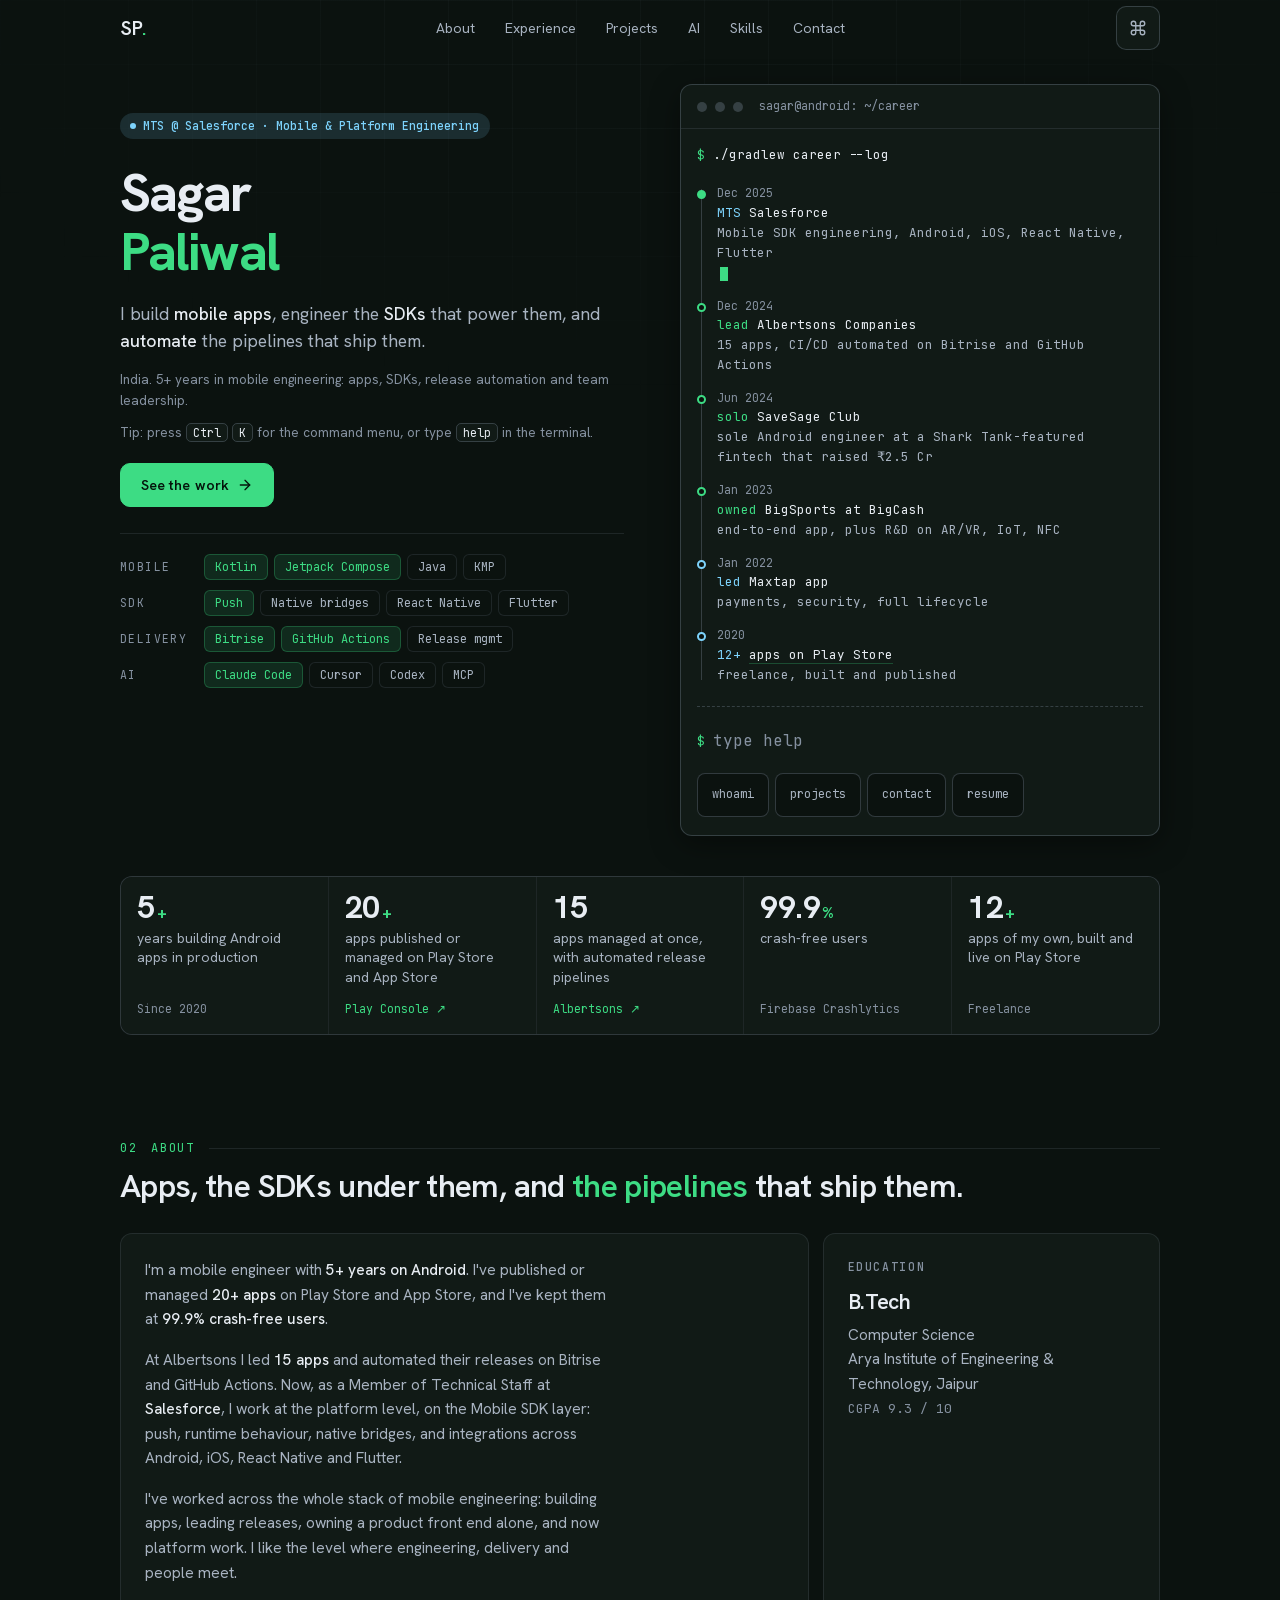
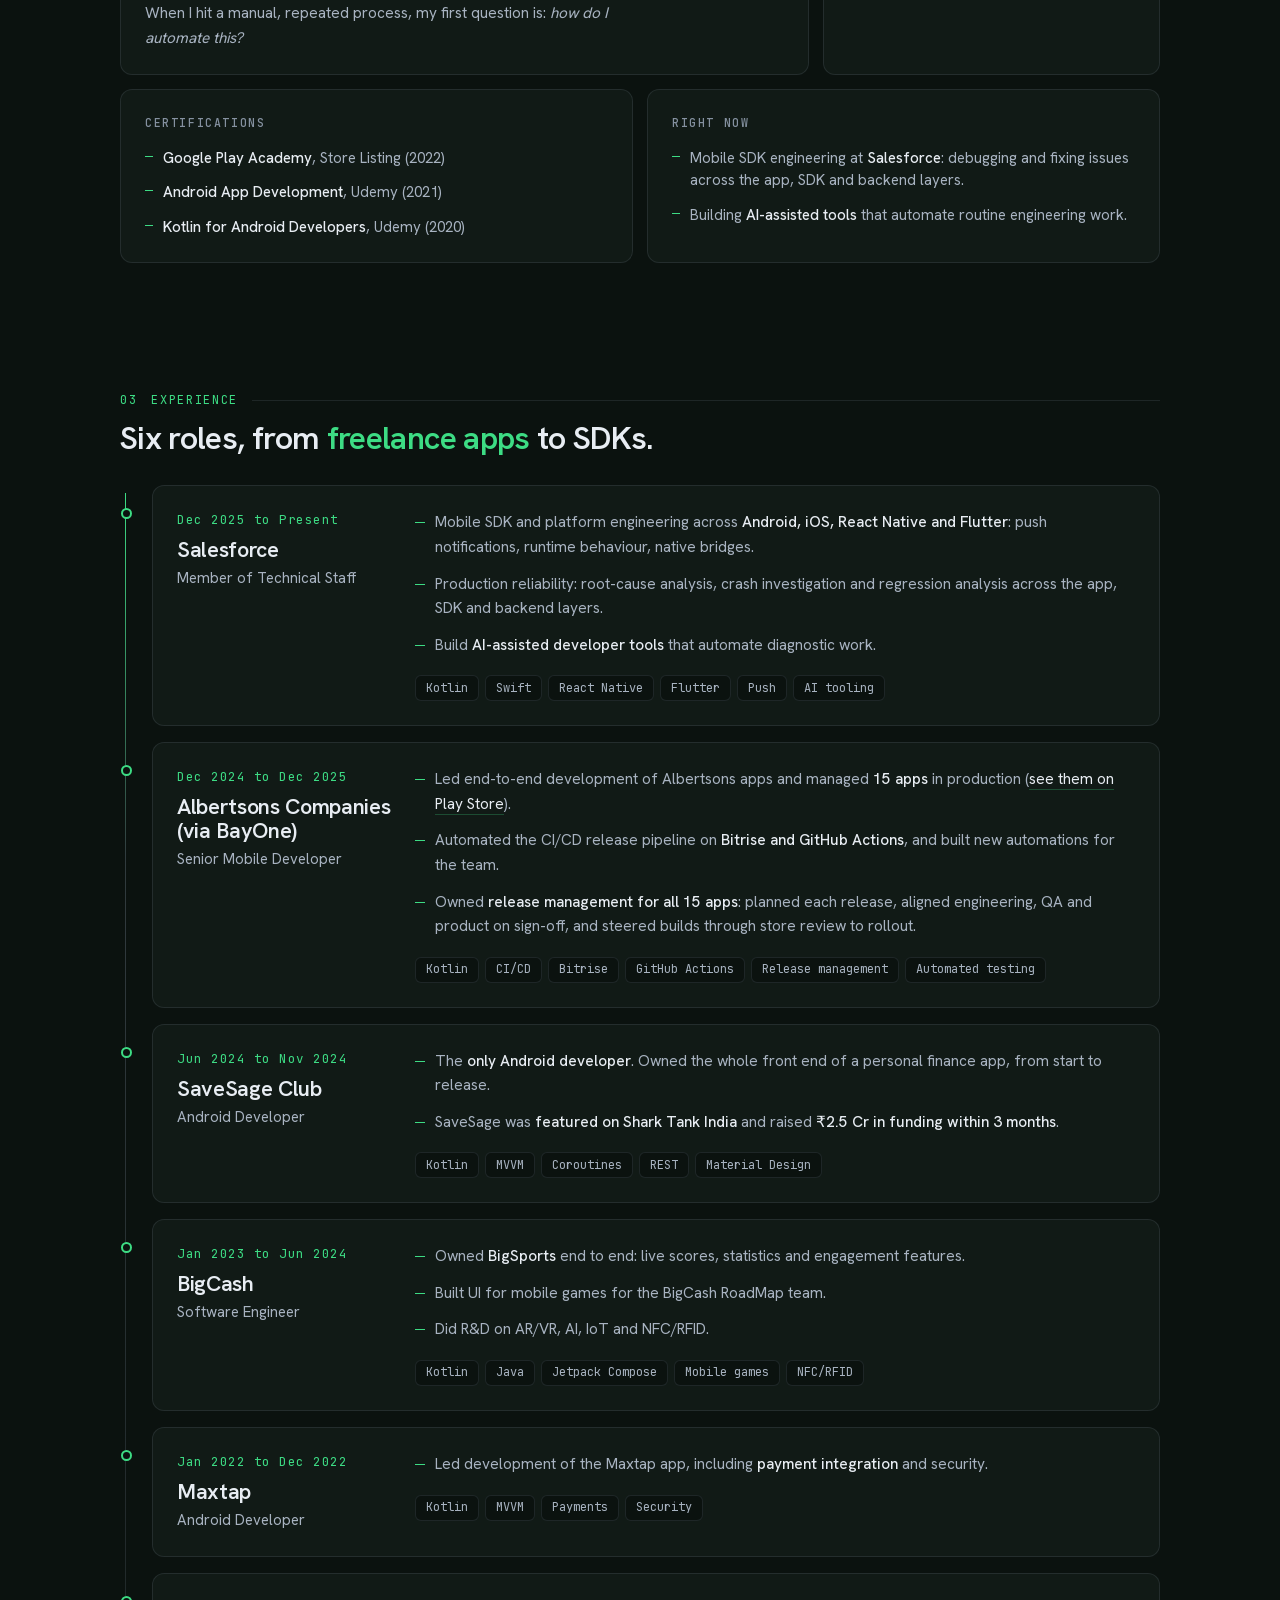
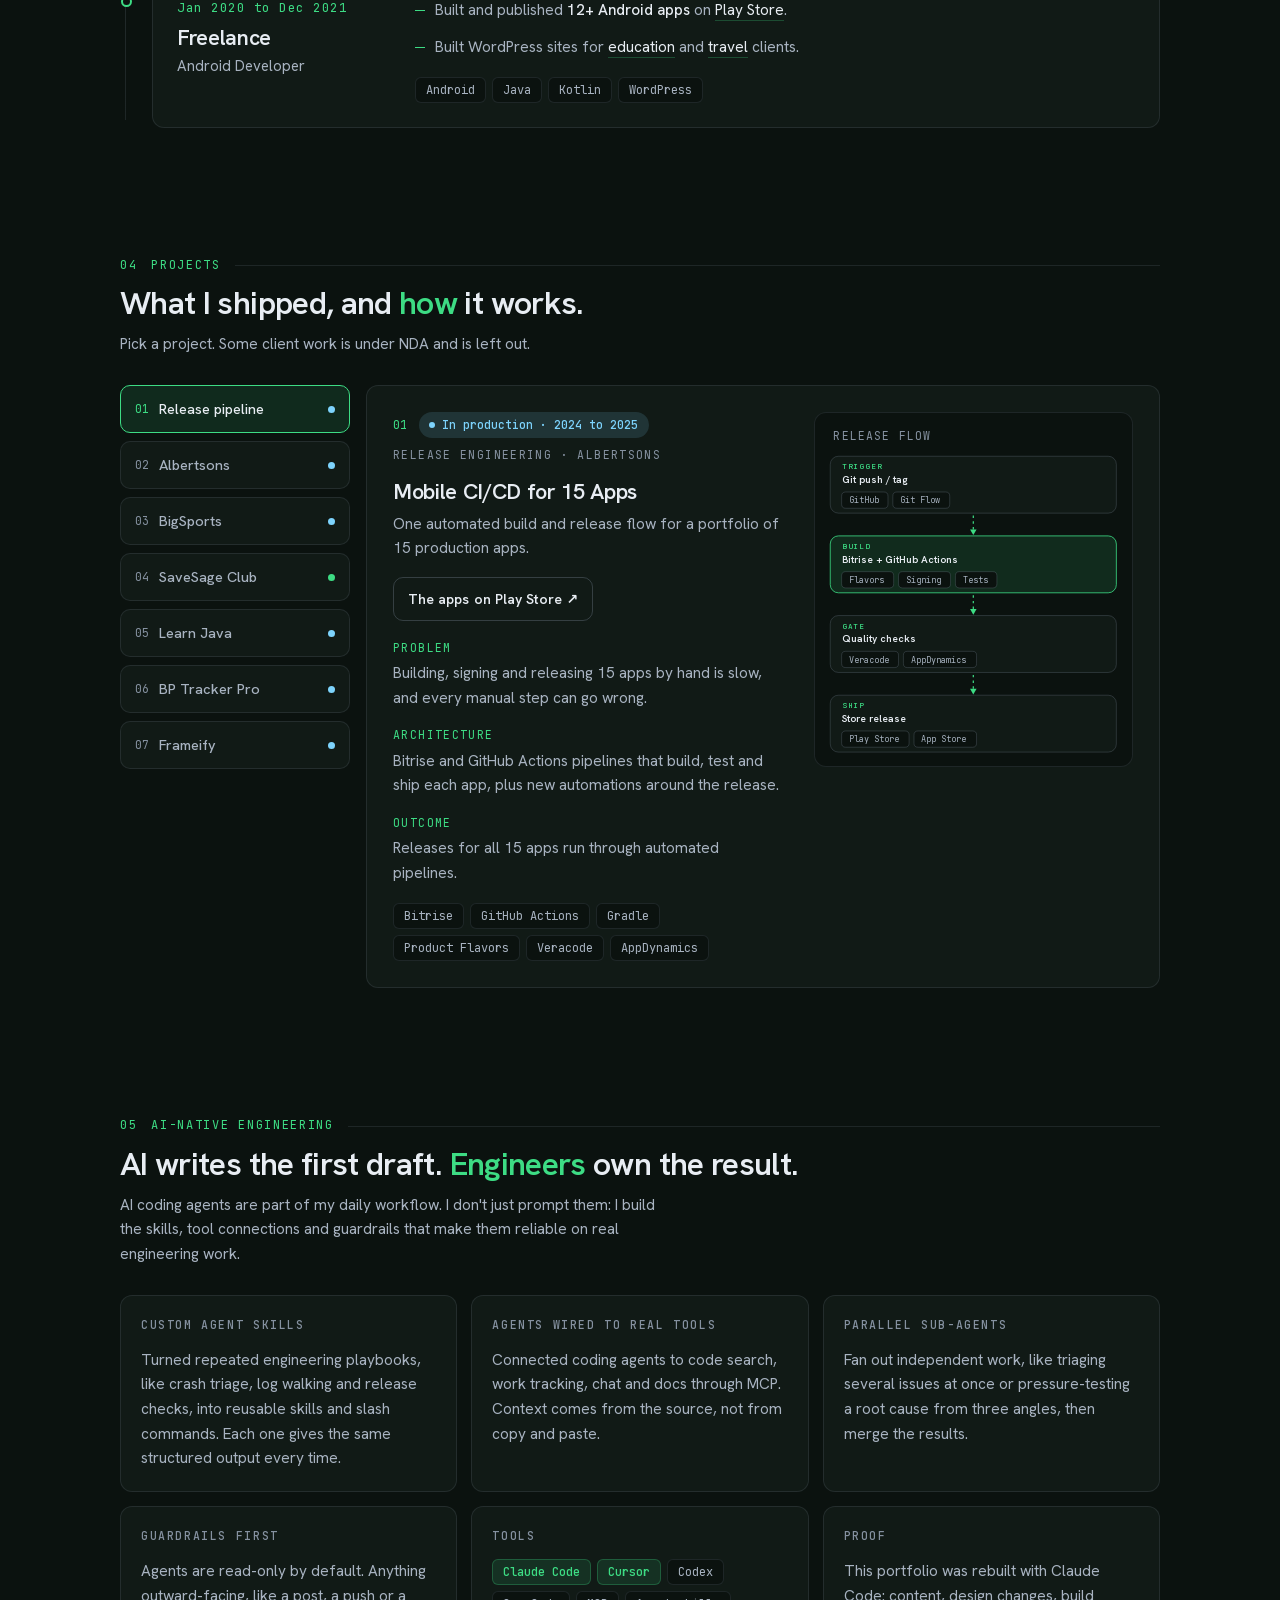
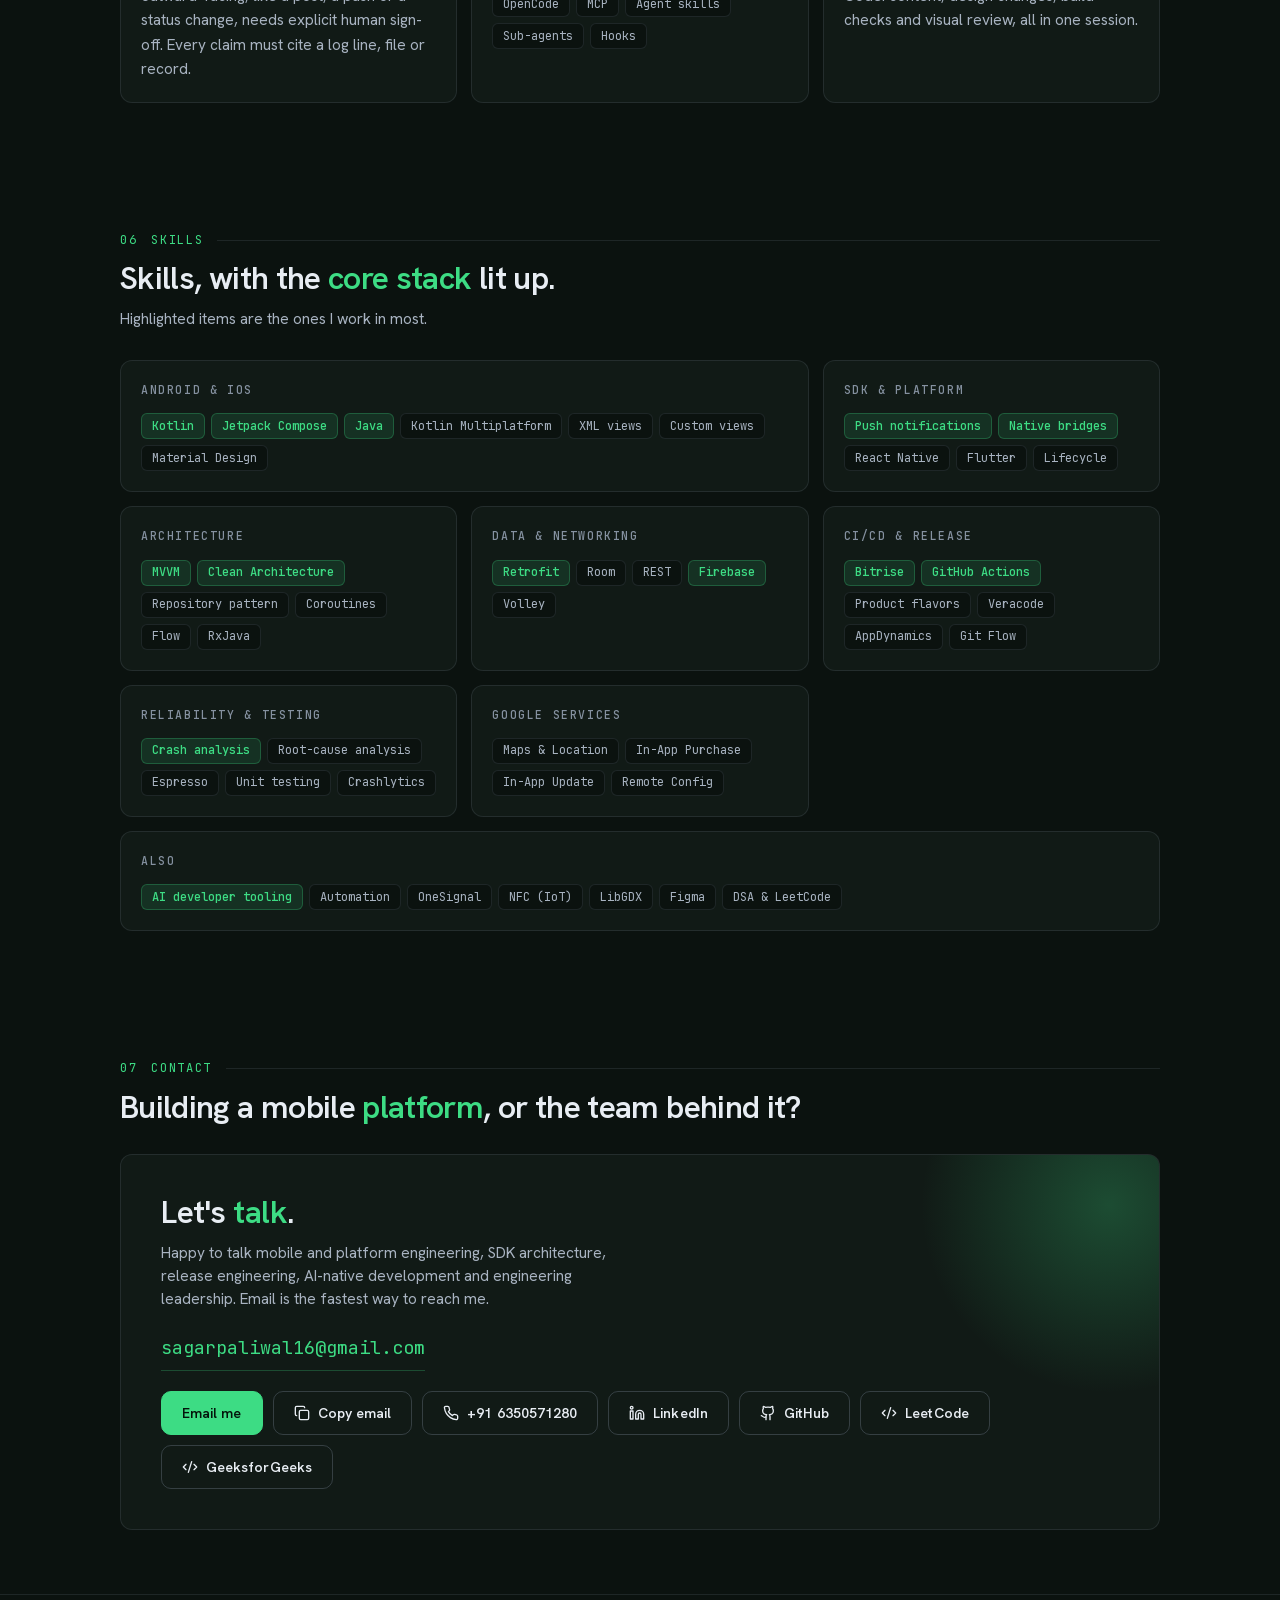
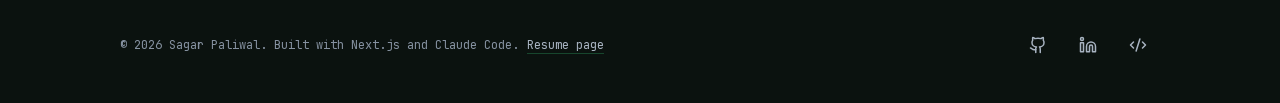
==== index.html @ 4dff9f67 "Publish site sagarpaliwal111/portfolio@27db6895a670b9932dbbf4aa3f9d1c573310457b" ====
<!DOCTYPE html><html lang="en" class="dark __variable_fd3dff __variable_a3cc63"><head><meta charSet="utf-8"/><meta name="viewport" content="width=device-width, initial-scale=1, viewport-fit=cover"/><link rel="preload" href="/_next/static/media/313510e2713fb214-s.p.woff2" as="font" crossorigin="" type="font/woff2"/><link rel="preload" href="/_next/static/media/558ca1a6aa3cb55e-s.p.woff2" as="font" crossorigin="" type="font/woff2"/><link rel="stylesheet" href="/_next/static/css/3190189760196774.css" crossorigin="" data-precedence="next"/><link rel="preload" as="script" fetchPriority="low" href="/_next/static/chunks/webpack-7b84b0478ff1d363.js" crossorigin=""/><script src="/_next/static/chunks/fd9d1056-b74db6df6912cd76.js" async="" crossorigin=""></script><script src="/_next/static/chunks/69-42178cd253e9b801.js" async="" crossorigin=""></script><script src="/_next/static/chunks/main-app-b4df05b5a290faa2.js" async="" crossorigin=""></script><script src="/_next/static/chunks/250-4f18ac7f5599d7cb.js" async=""></script><script src="/_next/static/chunks/app/page-f4a1968a796fc7ca.js" async=""></script><script src="/_next/static/chunks/app/not-found-3e463604eac4d68f.js" async=""></script><script src="/_next/static/chunks/app/layout-432d0cfdc18cfc75.js" async=""></script><script src="/_next/static/chunks/app/error-092b7147260980c0.js" async=""></script><script src="/_next/static/chunks/app/global-error-ac0f43093ec55572.js" async=""></script><meta name="theme-color" content="#0b120f"/><title>Sagar Paliwal | Mobile &amp; Platform Engineer</title><meta name="description" content="Member of Technical Staff at Salesforce. Mobile and platform engineer: 5+ years, 20+ apps shipped, 99.9% crash-free, release management for 15 apps, and AI-native engineering with Claude Code."/><meta name="author" content="Sagar Paliwal"/><meta name="keywords" content="Mobile Engineer,Platform Engineering,Android,Mobile SDK,Release Management,AI-native engineering,Claude Code,Kotlin,Jetpack Compose,CI/CD,Bitrise,Salesforce,Sagar Paliwal"/><meta name="robots" content="index, follow"/><meta property="og:title" content="Sagar Paliwal | Mobile &amp; Platform Engineer"/><meta property="og:description" content="Member of Technical Staff at Salesforce. Mobile and platform engineer: 5+ years, 20+ apps shipped, 99.9% crash-free, release management for 15 apps, and AI-native engineering with Claude Code."/><meta property="og:site_name" content="Sagar Paliwal"/><meta property="og:locale" content="en_IN"/><meta property="og:image:alt" content="Sagar Paliwal, Android and Mobile SDK Engineer"/><meta property="og:image:type" content="image/png"/><meta property="og:image" content="https://sagarpaliwal111.github.io/opengraph-image?fe7928e5c1180e8b"/><meta property="og:image:width" content="1200"/><meta property="og:image:height" content="630"/><meta property="og:type" content="website"/><meta name="twitter:card" content="summary_large_image"/><meta name="twitter:title" content="Sagar Paliwal | Mobile &amp; Platform Engineer"/><meta name="twitter:description" content="Member of Technical Staff at Salesforce. Mobile and platform engineer: 5+ years, 20+ apps shipped, 99.9% crash-free, release management for 15 apps, and AI-native engineering with Claude Code."/><meta name="twitter:image:alt" content="Sagar Paliwal, Android and Mobile SDK Engineer"/><meta name="twitter:image:type" content="image/png"/><meta name="twitter:image" content="https://sagarpaliwal111.github.io/twitter-image?6f2205cb3db16831"/><meta name="twitter:image:width" content="1200"/><meta name="twitter:image:height" content="630"/><link rel="icon" href="/icon.svg?e1598b8cc4553a0f" type="image/svg+xml" sizes="any"/><meta name="next-size-adjust"/><script>(function(){var r=document.documentElement;r.classList.remove('light');r.classList.add('dark');})();</script><script src="/_next/static/chunks/polyfills-c67a75d1b6f99dc8.js" crossorigin="" noModule=""></script></head><body><a href="#main-content" class="skip-link">Skip to main content</a><script>!function(){var d=document.documentElement,c=d.classList;c.remove('light','dark');c.add('dark')}()</script><div class="page-bg" aria-hidden="true"></div><div id="cursor-spotlight" aria-hidden="true"></div><div class="progress" aria-hidden="true"></div><header class="nav" data-scrolled="false"><div class="wrap nav-inner"><a href="#hero" class="nav-logo" aria-label="Sagar Paliwal, back to top">SP<span>.</span></a><nav aria-label="Primary" class="nav-links"><a href="#about" class="nav-link">About</a><a href="#experience" class="nav-link">Experience</a><a href="#projects" class="nav-link">Projects</a><a href="#ai" class="nav-link">AI</a><a href="#skills" class="nav-link">Skills</a><a href="#contact" class="nav-link">Contact</a></nav><div class="nav-tools"><button type="button" class="icon-btn" aria-label="Open command menu" title="Command menu (Ctrl K)"><svg xmlns="http://www.w3.org/2000/svg" width="18" height="18" viewBox="0 0 24 24" fill="none" stroke="currentColor" stroke-width="1.8" stroke-linecap="round" stroke-linejoin="round" class="lucide lucide-command " aria-hidden="true"><path d="M15 6v12a3 3 0 1 0 3-3H6a3 3 0 1 0 3 3V6a3 3 0 1 0-3 3h12a3 3 0 1 0-3-3"></path></svg></button><button type="button" class="icon-btn nav-burger" aria-expanded="false" aria-controls="mobile-menu" aria-label="Open menu"><svg xmlns="http://www.w3.org/2000/svg" width="20" height="20" viewBox="0 0 24 24" fill="none" stroke="currentColor" stroke-width="1.8" stroke-linecap="round" stroke-linejoin="round" class="lucide lucide-menu " aria-hidden="true"><line x1="4" x2="20" y1="12" y2="12"></line><line x1="4" x2="20" y1="6" y2="6"></line><line x1="4" x2="20" y1="18" y2="18"></line></svg></button></div></div></header><main id="main-content"><section id="hero" class="hero"><div class="wrap"><div class="hero-grid"><div style="min-width:0"><p class="pill fade-in" data-status="live" style="margin-bottom:26px">MTS @ Salesforce · Mobile &amp; Platform Engineering</p><h1 class="hero-name"><span class="line"><span>Sagar</span></span><span class="line"><span>Paliwal</span></span></h1><p class="hero-pitch fade-in d1">I build <strong>mobile apps</strong>, engineer the <strong>SDKs</strong> that power them, and <strong>automate</strong> the pipelines that ship them.</p><p class="hero-meta fade-in d2">India. 5+ years in mobile engineering: apps, SDKs, release automation and team leadership.</p><p class="hero-tip fade-in d2" aria-hidden="true">Tip: press <kbd>Ctrl</kbd> <kbd>K</kbd> for the command menu, or type <kbd>help</kbd> in the terminal.</p><div class="hero-cta fade-in d3"><span class="magnetic"><a href="#projects" class="btn btn--primary">See the work <svg xmlns="http://www.w3.org/2000/svg" width="16" height="16" viewBox="0 0 24 24" fill="none" stroke="currentColor" stroke-width="2" stroke-linecap="round" stroke-linejoin="round" class="lucide lucide-arrow-right " aria-hidden="true"><path d="M5 12h14"></path><path d="m12 5 7 7-7 7"></path></svg></a></span></div><dl class="hero-stack fade-in d3"><div><dt>Mobile</dt><dd><span class="chip chip--accent">Kotlin</span><span class="chip chip--accent">Jetpack Compose</span><span class="chip">Java</span><span class="chip">KMP</span></dd></div><div><dt>SDK</dt><dd><span class="chip chip--accent">Push</span><span class="chip">Native bridges</span><span class="chip">React Native</span><span class="chip">Flutter</span></dd></div><div><dt>Delivery</dt><dd><span class="chip chip--accent">Bitrise</span><span class="chip chip--accent">GitHub Actions</span><span class="chip">Release mgmt</span></dd></div><div><dt>AI</dt><dd><span class="chip chip--accent">Claude Code</span><span class="chip">Cursor</span><span class="chip">Codex</span><span class="chip">MCP</span></dd></div></dl></div><figure class="term fade-in d2" aria-label="Career log"><div class="term-bar"><i></i><i></i><i></i><b>sagar@android: ~/career</b></div><div class="term-body"><p class="term-cmd"><span class="p">$</span> ./gradlew career --log</p><ol class="term-log"><li class="term-row" data-kind="now" style="--i:0"><span><span class="term-when">Dec 2025</span><span class="term-what"><span class="ok">MTS</span> Salesforce<span class="sub">Mobile SDK engineering, Android, iOS, React Native, Flutter</span><span class="cursor" aria-hidden="true"></span></span></span></li><li class="term-row" data-kind="ship" style="--i:1"><span><span class="term-when">Dec 2024</span><span class="term-what"><em>lead</em> Albertsons Companies<span class="sub">15 apps, CI/CD automated on Bitrise and GitHub Actions</span></span></span></li><li class="term-row" data-kind="ship" style="--i:2"><span><span class="term-when">Jun 2024</span><span class="term-what"><em>solo</em> SaveSage Club<span class="sub">sole Android engineer at a Shark Tank-featured fintech that raised ₹2.5 Cr</span></span></span></li><li class="term-row" data-kind="ship" style="--i:3"><span><span class="term-when">Jan 2023</span><span class="term-what"><em>owned</em> BigSports at BigCash<span class="sub">end-to-end app, plus R&amp;D on AR/VR, IoT, NFC</span></span></span></li><li class="term-row" data-kind="live" style="--i:4"><span><span class="term-when">Jan 2022</span><span class="term-what"><span class="ok">led</span> Maxtap app<span class="sub">payments, security, full lifecycle</span></span></span></li><li class="term-row" data-kind="live" style="--i:5"><span><span class="term-when">2020</span><span class="term-what"><span class="ok">12+</span> <a href="https://play.google.com/store/apps/developer?id=AppStraa" target="_blank" rel="noopener noreferrer">apps on Play Store</a><span class="sub">freelance, built and published</span></span></span></li></ol></div></figure></div><ul class="evidence fade-in d3" aria-label="Results at a glance"><li class="ev"><span class="ev-num">5<small>+</small></span><span class="ev-label">years building Android apps in production</span><span class="ev-src">Since 2020</span></li><li class="ev"><span class="ev-num">20<small>+</small></span><span class="ev-label">apps published or managed on Play Store and App Store</span><a class="ev-src" href="https://play.google.com/store/apps/developer?id=AppStraa" target="_blank" rel="noopener noreferrer">Play Console<!-- --> ↗</a></li><li class="ev"><span class="ev-num">15</span><span class="ev-label">apps managed at once, with automated release pipelines</span><a class="ev-src" href="https://play.google.com/store/apps/developer?id=Albertsons+Companies,+Inc." target="_blank" rel="noopener noreferrer">Albertsons<!-- --> ↗</a></li><li class="ev"><span class="ev-num">99.9<small>%</small></span><span class="ev-label">crash-free users</span><span class="ev-src">Firebase Crashlytics</span></li><li class="ev"><span class="ev-num">12<small>+</small></span><span class="ev-label">apps of my own, built and live on Play Store</span><span class="ev-src">Freelance</span></li></ul></div></section><section id="about" class="section"><div class="wrap"><header class="sec-head rise"><p class="sec-index"><span>02</span><span>About</span></p><h2 class="sec-title">Apps, the SDKs under them, and <em>the pipelines</em> that ship them.</h2></header><div class="bento"><div class="card b-bio rise"><p>I&#x27;m a mobile engineer with <strong>5+ years on Android</strong>. I&#x27;ve published or managed <strong>20+ apps</strong> on Play Store and App Store, and I&#x27;ve kept them at <strong>99.9% crash-free users</strong>.</p><p>At Albertsons I led <strong>15 apps</strong> and automated their releases on Bitrise and GitHub Actions. Now, as a Member of Technical Staff at <strong>Salesforce</strong>, I work at the platform level, on the Mobile SDK layer: push, runtime behaviour, native bridges, and integrations across Android, iOS, React Native and Flutter.</p><p>I&#x27;ve worked across the whole stack of mobile engineering: building apps, leading releases, owning a product front end alone, and now platform work. I like the level where engineering, delivery and people meet.</p><p>When I hit a manual, repeated process, my first question is: <em>how do I automate this?</em></p></div><div class="card b-edu rise"><h3>Education</h3><p class="stat-big">B.Tech</p><p style="margin-top:10px;color:var(--ink-2)">Computer Science<br/>Arya Institute of Engineering &amp; Technology, Jaipur<br/><span class="mono" style="font-size:13px;color:var(--ink-3)">CGPA 9.3 / 10</span></p></div><div class="card b-rec rise"><h3>Certifications</h3><ul class="plain-list"><li><b>Google Play Academy</b>, Store Listing (2022)</li><li><b>Android App Development</b>, Udemy (2021)</li><li><b>Kotlin for Android Developers</b>, Udemy (2020)</li></ul></div><div class="card b-now rise"><h3>Right now</h3><ul class="plain-list"><li>Mobile SDK engineering at <b>Salesforce</b>: debugging and fixing issues across the app, SDK and backend layers.</li><li>Building <b>AI-assisted tools</b> that automate routine engineering work.</li></ul></div></div></div></section><section id="experience" class="section"><div class="wrap"><header class="sec-head rise"><p class="sec-index"><span>03</span><span>Experience</span></p><h2 class="sec-title">Six roles, from <em>freelance apps</em> to SDKs.</h2></header><div class="timeline"><div class="rail-fill" aria-hidden="true"></div><article class="card role rise"><div><p class="role-when">Dec 2025 to Present</p><h3 class="role-co">Salesforce</h3><p class="role-title">Member of Technical Staff</p></div><div><ul class="role-pts"><li>Mobile SDK and platform engineering across <b>Android, iOS, React Native and Flutter</b>: push notifications, runtime behaviour, native bridges.</li><li>Production reliability: root-cause analysis, crash investigation and regression analysis across the app, SDK and backend layers.</li><li>Build <b>AI-assisted developer tools</b> that automate diagnostic work.</li></ul><div class="chip-row"><span class="chip">Kotlin</span><span class="chip">Swift</span><span class="chip">React Native</span><span class="chip">Flutter</span><span class="chip">Push</span><span class="chip">AI tooling</span></div></div></article><article class="card role rise"><div><p class="role-when">Dec 2024 to Dec 2025</p><h3 class="role-co">Albertsons Companies (via BayOne)</h3><p class="role-title">Senior Mobile Developer</p></div><div><ul class="role-pts"><li>Led end-to-end development of Albertsons apps and managed <b>15 apps</b> in production (<a href="https://play.google.com/store/apps/developer?id=Albertsons+Companies,+Inc." target="_blank" rel="noopener noreferrer" class="link-inline">see them on Play Store</a>).</li><li>Automated the CI/CD release pipeline on <b>Bitrise and GitHub Actions</b>, and built new automations for the team.</li><li>Owned <b>release management for all 15 apps</b>: planned each release, aligned engineering, QA and product on sign-off, and steered builds through store review to rollout.</li></ul><div class="chip-row"><span class="chip">Kotlin</span><span class="chip">CI/CD</span><span class="chip">Bitrise</span><span class="chip">GitHub Actions</span><span class="chip">Release management</span><span class="chip">Automated testing</span></div></div></article><article class="card role rise"><div><p class="role-when">Jun 2024 to Nov 2024</p><h3 class="role-co">SaveSage Club</h3><p class="role-title">Android Developer</p></div><div><ul class="role-pts"><li>The <b>only Android developer</b>. Owned the whole front end of a personal finance app, from start to release.</li><li>SaveSage was <b>featured on Shark Tank India</b> and raised <b>₹2.5 Cr in funding within 3 months</b>.</li></ul><div class="chip-row"><span class="chip">Kotlin</span><span class="chip">MVVM</span><span class="chip">Coroutines</span><span class="chip">REST</span><span class="chip">Material Design</span></div></div></article><article class="card role rise"><div><p class="role-when">Jan 2023 to Jun 2024</p><h3 class="role-co">BigCash</h3><p class="role-title">Software Engineer</p></div><div><ul class="role-pts"><li>Owned <b>BigSports</b> end to end: live scores, statistics and engagement features.</li><li>Built UI for mobile games for the BigCash RoadMap team.</li><li>Did R&amp;D on AR/VR, AI, IoT and NFC/RFID.</li></ul><div class="chip-row"><span class="chip">Kotlin</span><span class="chip">Java</span><span class="chip">Jetpack Compose</span><span class="chip">Mobile games</span><span class="chip">NFC/RFID</span></div></div></article><article class="card role rise"><div><p class="role-when">Jan 2022 to Dec 2022</p><h3 class="role-co">Maxtap</h3><p class="role-title">Android Developer</p></div><div><ul class="role-pts"><li>Led development of the Maxtap app, including <b>payment integration</b> and security.</li></ul><div class="chip-row"><span class="chip">Kotlin</span><span class="chip">MVVM</span><span class="chip">Payments</span><span class="chip">Security</span></div></div></article><article class="card role rise"><div><p class="role-when">Jan 2020 to Dec 2021</p><h3 class="role-co">Freelance</h3><p class="role-title">Android Developer</p></div><div><ul class="role-pts"><li>Built and published <b>12+ Android apps</b> on <a href="https://play.google.com/store/apps/developer?id=AppStraa" target="_blank" rel="noopener noreferrer" class="link-inline">Play Store</a>.</li><li>Built WordPress sites for <a href="http://developersdome.com/" target="_blank" rel="noopener noreferrer" class="link-inline">education</a> and <a href="http://theudaipurstore.com/" target="_blank" rel="noopener noreferrer" class="link-inline">travel</a> clients.</li></ul><div class="chip-row"><span class="chip">Android</span><span class="chip">Java</span><span class="chip">Kotlin</span><span class="chip">WordPress</span></div></div></article></div></div></section><section id="projects" class="section"><div class="wrap"><header class="sec-head rise"><p class="sec-index"><span>04</span><span>Projects</span></p><h2 class="sec-title">What I shipped, and <em>how</em> it works.</h2><p class="sec-lede">Pick a project. Some client work is under NDA and is left out.</p></header><div class="explorer rise" role="radiogroup" aria-label="Choose a project"><input type="radio" id="pj-0" class="pj-radio" aria-label="Mobile CI/CD for 15 Apps" name="project" checked=""/><input type="radio" id="pj-1" class="pj-radio" aria-label="Albertsons Delivery &amp; Pickup" name="project"/><input type="radio" id="pj-2" class="pj-radio" aria-label="BigSports" name="project"/><input type="radio" id="pj-3" class="pj-radio" aria-label="SaveSage Club" name="project"/><input type="radio" id="pj-4" class="pj-radio" aria-label="Learn Java App" name="project"/><input type="radio" id="pj-5" class="pj-radio" aria-label="Blood Pressure Tracker Pro" name="project"/><input type="radio" id="pj-6" class="pj-radio" aria-label="Frameify: Suvichar App" name="project"/><div class="pj-list"><label for="pj-0" class="pj-tab"><span class="pj-tab-num">01</span><span class="pj-tab-name">Release pipeline</span><span class="pj-dot" data-status="live" aria-hidden="true"></span></label><label for="pj-1" class="pj-tab"><span class="pj-tab-num">02</span><span class="pj-tab-name">Albertsons</span><span class="pj-dot" data-status="live" aria-hidden="true"></span></label><label for="pj-2" class="pj-tab"><span class="pj-tab-num">03</span><span class="pj-tab-name">BigSports</span><span class="pj-dot" data-status="live" aria-hidden="true"></span></label><label for="pj-3" class="pj-tab"><span class="pj-tab-num">04</span><span class="pj-tab-name">SaveSage Club</span><span class="pj-dot" data-status="shipped" aria-hidden="true"></span></label><label for="pj-4" class="pj-tab"><span class="pj-tab-num">05</span><span class="pj-tab-name">Learn Java</span><span class="pj-dot" data-status="live" aria-hidden="true"></span></label><label for="pj-5" class="pj-tab"><span class="pj-tab-num">06</span><span class="pj-tab-name">BP Tracker Pro</span><span class="pj-dot" data-status="live" aria-hidden="true"></span></label><label for="pj-6" class="pj-tab"><span class="pj-tab-num">07</span><span class="pj-tab-name">Frameify</span><span class="pj-dot" data-status="live" aria-hidden="true"></span></label></div><div class="card pj-panels"><article id="pj-panel-0" class="pj-panel pj-panel--diagram" aria-label="Mobile CI/CD for 15 Apps"><div><div class="case-meta"><span class="case-num">01</span><span class="pill" data-status="live">In production<!-- --> · <!-- -->2024 to 2025</span><span class="eyebrow">Release engineering · Albertsons</span></div><h3 class="pj-title">Mobile CI/CD for 15 Apps</h3><p class="case-tag">One automated build and release flow for a portfolio of 15 production apps.</p><div class="chip-row" style="margin-top:16px"><a href="https://play.google.com/store/apps/developer?id=Albertsons+Companies,+Inc." target="_blank" rel="noopener noreferrer" class="btn btn--sm">The apps on Play Store<!-- --> ↗</a></div><dl class="pj-facts"><div><dt>Problem</dt><dd>Building, signing and releasing 15 apps by hand is slow, and every manual step can go wrong.</dd></div><div><dt>Architecture</dt><dd>Bitrise and GitHub Actions pipelines that build, test and ship each app, plus new automations around the release.</dd></div><div><dt>Outcome</dt><dd>Releases for all 15 apps run through automated pipelines.</dd></div></dl><div class="chip-row" style="margin-top:18px"><span class="chip">Bitrise</span><span class="chip">GitHub Actions</span><span class="chip">Gradle</span><span class="chip">Product Flavors</span><span class="chip">Veracode</span><span class="chip">AppDynamics</span></div></div><figure class="diagram"><figcaption>Release flow</figcaption><svg viewBox="0 0 360 372" role="img" aria-label="Release flow: Git push / tag (GitHub, Git Flow), then Bitrise + GitHub Actions (Flavors, Signing, Tests), then Quality checks (Veracode, AppDynamics), then Store release (Play Store, App Store)"><g><rect class="dg-layer" x="4" y="4" width="352" height="70" rx="10"></rect><text class="dg-label" x="18" y="20">TRIGGER</text><text class="dg-title" x="18" y="37">Git push / tag</text><g transform="translate(18, 48)"><rect class="dg-pill" width="57" height="20" rx="5"></rect><text class="dg-item" x="9" y="14">GitHub</text></g><g transform="translate(81, 48)"><rect class="dg-pill" width="70" height="20" rx="5"></rect><text class="dg-item" x="9" y="14">Git Flow</text></g><g><line class="dg-arrow dg-flow" x1="180" y1="77" x2="180" y2="95"></line><path class="dg-head" d="M 176 94 L 184 94 L 180 101 Z"></path></g></g><g><rect class="dg-layer dg-layer--hot" x="4" y="102" width="352" height="70" rx="10"></rect><text class="dg-label" x="18" y="118">BUILD</text><text class="dg-title" x="18" y="135">Bitrise + GitHub Actions</text><g transform="translate(18, 146)"><rect class="dg-pill" width="64" height="20" rx="5"></rect><text class="dg-item" x="9" y="14">Flavors</text></g><g transform="translate(88, 146)"><rect class="dg-pill" width="64" height="20" rx="5"></rect><text class="dg-item" x="9" y="14">Signing</text></g><g transform="translate(158, 146)"><rect class="dg-pill" width="51" height="20" rx="5"></rect><text class="dg-item" x="9" y="14">Tests</text></g><g><line class="dg-arrow dg-flow" x1="180" y1="175" x2="180" y2="193"></line><path class="dg-head" d="M 176 192 L 184 192 L 180 199 Z"></path></g></g><g><rect class="dg-layer" x="4" y="200" width="352" height="70" rx="10"></rect><text class="dg-label" x="18" y="216">GATE</text><text class="dg-title" x="18" y="233">Quality checks</text><g transform="translate(18, 244)"><rect class="dg-pill" width="70" height="20" rx="5"></rect><text class="dg-item" x="9" y="14">Veracode</text></g><g transform="translate(94, 244)"><rect class="dg-pill" width="90" height="20" rx="5"></rect><text class="dg-item" x="9" y="14">AppDynamics</text></g><g><line class="dg-arrow dg-flow" x1="180" y1="273" x2="180" y2="291"></line><path class="dg-head" d="M 176 290 L 184 290 L 180 297 Z"></path></g></g><g><rect class="dg-layer" x="4" y="298" width="352" height="70" rx="10"></rect><text class="dg-label" x="18" y="314">SHIP</text><text class="dg-title" x="18" y="331">Store release</text><g transform="translate(18, 342)"><rect class="dg-pill" width="83" height="20" rx="5"></rect><text class="dg-item" x="9" y="14">Play Store</text></g><g transform="translate(107, 342)"><rect class="dg-pill" width="77" height="20" rx="5"></rect><text class="dg-item" x="9" y="14">App Store</text></g></g></svg></figure></article><article id="pj-panel-1" class="pj-panel" aria-label="Albertsons Delivery &amp; Pickup"><div><div class="case-meta"><span class="case-num">02</span><span class="pill" data-status="live">Live<!-- --> · <!-- -->Play Store</span><span class="eyebrow">Retail · Grocery</span></div><h3 class="pj-title">Albertsons Delivery &amp; Pickup</h3><p class="case-tag">Grocery delivery and pickup app. I was the lead developer.</p><div class="chip-row" style="margin-top:16px"><a href="https://play.google.com/store/apps/details?id=com.safeway.client.android.albertsons" target="_blank" rel="noopener noreferrer" class="btn btn--primary btn--sm"><svg xmlns="http://www.w3.org/2000/svg" width="15" height="15" viewBox="0 0 24 24" fill="none" stroke="currentColor" stroke-width="2" stroke-linecap="round" stroke-linejoin="round" class="lucide lucide-external-link " aria-hidden="true"><path d="M15 3h6v6"></path><path d="M10 14 21 3"></path><path d="M18 13v6a2 2 0 0 1-2 2H5a2 2 0 0 1-2-2V8a2 2 0 0 1 2-2h6"></path></svg> Install</a></div><dl class="pj-facts"><div><dt>Problem</dt><dd>Customers order groceries for delivery or pickup from their phones.</dd></div><div><dt>Architecture</dt><dd>Kotlin and MVVM, with releases on automated CI/CD.</dd></div><div><dt>Outcome</dt><dd>Lead developer on a live retail app.</dd></div></dl><div class="chip-row" style="margin-top:18px"><span class="chip">Kotlin</span><span class="chip">MVVM</span><span class="chip">CI/CD</span></div></div></article><article id="pj-panel-2" class="pj-panel pj-panel--diagram" aria-label="BigSports"><div><div class="case-meta"><span class="case-num">03</span><span class="pill" data-status="live">Live<!-- --> · <!-- -->2023 to 2024</span><span class="eyebrow">Sports · BigCash</span></div><h3 class="pj-title">BigSports</h3><p class="case-tag">Live scores, stats and engagement features. I owned the app end to end.</p><dl class="pj-facts"><div><dt>Problem</dt><dd>Sports fans want live scores and stats in one place.</dd></div><div><dt>Architecture</dt><dd>Kotlin and Jetpack Compose over REST APIs.</dd></div><div><dt>Outcome</dt><dd>Owned development and ongoing releases.</dd></div></dl><div class="chip-row" style="margin-top:18px"><span class="chip">Kotlin</span><span class="chip">Jetpack Compose</span><span class="chip">REST API</span></div></div><figure class="diagram"><figcaption>App architecture</figcaption><svg viewBox="0 0 360 342" role="img" aria-label="App architecture: Jetpack Compose (Live scores, Stats), then ViewModel + Flow (MVVM), then Repository (Retrofit, Room), then REST API"><g><rect class="dg-layer" x="4" y="4" width="352" height="70" rx="10"></rect><text class="dg-label" x="18" y="20">UI</text><text class="dg-title" x="18" y="37">Jetpack Compose</text><g transform="translate(18, 48)"><rect class="dg-pill" width="90" height="20" rx="5"></rect><text class="dg-item" x="9" y="14">Live scores</text></g><g transform="translate(114, 48)"><rect class="dg-pill" width="51" height="20" rx="5"></rect><text class="dg-item" x="9" y="14">Stats</text></g><g><line class="dg-arrow dg-flow" x1="180" y1="77" x2="180" y2="95"></line><path class="dg-head" d="M 176 94 L 184 94 L 180 101 Z"></path></g></g><g><rect class="dg-layer dg-layer--hot" x="4" y="102" width="352" height="70" rx="10"></rect><text class="dg-label" x="18" y="118">STATE</text><text class="dg-title" x="18" y="135">ViewModel + Flow</text><g transform="translate(18, 146)"><rect class="dg-pill" width="44" height="20" rx="5"></rect><text class="dg-item" x="9" y="14">MVVM</text></g><g><line class="dg-arrow dg-flow" x1="180" y1="175" x2="180" y2="193"></line><path class="dg-head" d="M 176 192 L 184 192 L 180 199 Z"></path></g></g><g><rect class="dg-layer" x="4" y="200" width="352" height="70" rx="10"></rect><text class="dg-label" x="18" y="216">DATA</text><text class="dg-title" x="18" y="233">Repository</text><g transform="translate(18, 244)"><rect class="dg-pill" width="70" height="20" rx="5"></rect><text class="dg-item" x="9" y="14">Retrofit</text></g><g transform="translate(94, 244)"><rect class="dg-pill" width="44" height="20" rx="5"></rect><text class="dg-item" x="9" y="14">Room</text></g><g><line class="dg-arrow dg-flow" x1="180" y1="273" x2="180" y2="291"></line><path class="dg-head" d="M 176 290 L 184 290 L 180 297 Z"></path></g></g><g><rect class="dg-layer" x="4" y="298" width="352" height="40" rx="10"></rect><text class="dg-label" x="18" y="314">BACKEND</text><text class="dg-title" x="18" y="331">REST API</text></g></svg></figure></article><article id="pj-panel-3" class="pj-panel" aria-label="SaveSage Club"><div><div class="case-meta"><span class="case-num">04</span><span class="pill" data-status="shipped">Shipped<!-- --> · <!-- -->2024</span><span class="eyebrow">Fintech · Shark Tank India</span></div><h3 class="pj-title">SaveSage Club</h3><p class="case-tag">Budgets, savings goals and investment insights. Built as the only Android developer.</p><div class="chip-row" style="margin-top:16px"><a href="https://play.google.com/store/apps/details?id=com.savesage.club" target="_blank" rel="noopener noreferrer" class="btn btn--primary btn--sm"><svg xmlns="http://www.w3.org/2000/svg" width="15" height="15" viewBox="0 0 24 24" fill="none" stroke="currentColor" stroke-width="2" stroke-linecap="round" stroke-linejoin="round" class="lucide lucide-external-link " aria-hidden="true"><path d="M15 3h6v6"></path><path d="M10 14 21 3"></path><path d="M18 13v6a2 2 0 0 1-2 2H5a2 2 0 0 1-2-2V8a2 2 0 0 1 2-2h6"></path></svg> Install</a></div><dl class="pj-facts"><div><dt>Problem</dt><dd>Help people manage budgets, savings goals and investments.</dd></div><div><dt>Architecture</dt><dd>Kotlin, MVVM and Coroutines over REST.</dd></div><div><dt>Outcome</dt><dd>I built the whole Android front end alone. The company was featured on Shark Tank India and raised ₹2.5 Cr in funding within 3 months.</dd></div></dl><div class="chip-row" style="margin-top:18px"><span class="chip">Kotlin</span><span class="chip">MVVM</span><span class="chip">Coroutines</span><span class="chip">REST API</span><span class="chip">Material Design</span></div></div></article><article id="pj-panel-4" class="pj-panel" aria-label="Learn Java App"><div><div class="case-meta"><span class="case-num">05</span><span class="pill" data-status="live">Live<!-- --> · <!-- -->Play Store</span><span class="eyebrow">Education · Personal</span></div><h3 class="pj-title">Learn Java App</h3><p class="case-tag">Free Java tutorials with a built-in online compiler.</p><div class="chip-row" style="margin-top:16px"><a href="https://play.google.com/store/apps/details?id=com.sagarpaliwal.learnjavalanguage" target="_blank" rel="noopener noreferrer" class="btn btn--primary btn--sm"><svg xmlns="http://www.w3.org/2000/svg" width="15" height="15" viewBox="0 0 24 24" fill="none" stroke="currentColor" stroke-width="2" stroke-linecap="round" stroke-linejoin="round" class="lucide lucide-external-link " aria-hidden="true"><path d="M15 3h6v6"></path><path d="M10 14 21 3"></path><path d="M18 13v6a2 2 0 0 1-2 2H5a2 2 0 0 1-2-2V8a2 2 0 0 1 2-2h6"></path></svg> Install</a></div><dl class="pj-facts"><div><dt>Problem</dt><dd>Learners need lessons and a place to run code, on their phone.</dd></div><div><dt>Architecture</dt><dd>Step-by-step lessons, with an online compiler for real-time practice.</dd></div><div><dt>Outcome</dt><dd>Live on Play Store.</dd></div></dl><div class="chip-row" style="margin-top:18px"><span class="chip">Kotlin</span><span class="chip">Java</span></div></div></article><article id="pj-panel-5" class="pj-panel" aria-label="Blood Pressure Tracker Pro"><div><div class="case-meta"><span class="case-num">06</span><span class="pill" data-status="live">Live<!-- --> · <!-- -->Play Store</span><span class="eyebrow">Health · Personal</span></div><h3 class="pj-title">Blood Pressure Tracker Pro</h3><p class="case-tag">Log systolic, diastolic and pulse readings, and watch the trends.</p><dl class="pj-facts"><div><dt>Problem</dt><dd>People with high blood pressure need a simple log they will keep using.</dd></div><div><dt>Architecture</dt><dd>Readings with tags, and interactive trend charts.</dd></div><div><dt>Outcome</dt><dd>Live on Play Store.</dd></div></dl><div class="chip-row" style="margin-top:18px"><span class="chip">Kotlin</span><span class="chip">Charts</span><span class="chip">Room</span></div></div></article><article id="pj-panel-6" class="pj-panel" aria-label="Frameify: Suvichar App"><div><div class="case-meta"><span class="case-num">07</span><span class="pill" data-status="live">Live<!-- --> · <!-- -->Play Store</span><span class="eyebrow">Image processing · Personal</span></div><h3 class="pj-title">Frameify: Suvichar App</h3><p class="case-tag">Put your photo, name and title on shareable quote frames.</p><dl class="pj-facts"><div><dt>Problem</dt><dd>Users want personalised quote posters without a design tool.</dd></div><div><dt>Architecture</dt><dd>Custom frame templates and on-device image processing.</dd></div><div><dt>Outcome</dt><dd>Live on Play Store.</dd></div></dl><div class="chip-row" style="margin-top:18px"><span class="chip">Kotlin</span><span class="chip">Image processing</span><span class="chip">Custom views</span></div></div></article></div></div></div></section><section id="ai" class="section"><div class="wrap"><header class="sec-head rise"><p class="sec-index"><span>05</span><span>AI-native engineering</span></p><h2 class="sec-title">AI writes the first draft. <em>Engineers</em> own the result.</h2><p class="sec-lede">AI coding agents are part of my daily workflow. I don&#x27;t just prompt them: I build the skills, tool connections and guardrails that make them reliable on real engineering work.</p></header><div class="skill-grid"><div class="card rise"><h3>Custom agent skills</h3><p style="color:var(--ink-2);line-height:1.6">Turned repeated engineering playbooks, like crash triage, log walking and release checks, into reusable skills and slash commands. Each one gives the same structured output every time.</p></div><div class="card rise"><h3>Agents wired to real tools</h3><p style="color:var(--ink-2);line-height:1.6">Connected coding agents to code search, work tracking, chat and docs through MCP. Context comes from the source, not from copy and paste.</p></div><div class="card rise"><h3>Parallel sub-agents</h3><p style="color:var(--ink-2);line-height:1.6">Fan out independent work, like triaging several issues at once or pressure-testing a root cause from three angles, then merge the results.</p></div><div class="card rise"><h3>Guardrails first</h3><p style="color:var(--ink-2);line-height:1.6">Agents are read-only by default. Anything outward-facing, like a post, a push or a status change, needs explicit human sign-off. Every claim must cite a log line, file or record.</p></div><div class="card rise"><h3>Tools</h3><ul class="chip-row"><li class="chip chip--accent">Claude Code</li><li class="chip chip--accent">Cursor</li><li class="chip">Codex</li><li class="chip">OpenCode</li><li class="chip">MCP</li><li class="chip">Agent skills</li><li class="chip">Sub-agents</li><li class="chip">Hooks</li></ul></div><div class="card rise"><h3>Proof</h3><p style="color:var(--ink-2);line-height:1.6">This portfolio was rebuilt with Claude Code: content, design changes, build checks and visual review, all in one session.</p></div></div></div></section><section id="skills" class="section"><div class="wrap"><header class="sec-head rise"><p class="sec-index"><span>06</span><span>Skills</span></p><h2 class="sec-title">Skills, with the <em>core stack</em> lit up.</h2><p class="sec-lede">Highlighted items are the ones I work in most.</p></header><div class="skill-grid"><div class="card rise skill-wide"><h3>Android &amp; iOS</h3><ul class="chip-row"><li class="chip chip--accent">Kotlin</li><li class="chip chip--accent">Jetpack Compose</li><li class="chip chip--accent">Java</li><li class="chip">Kotlin Multiplatform</li><li class="chip">XML views</li><li class="chip">Custom views</li><li class="chip">Material Design</li></ul></div><div class="card rise"><h3>SDK &amp; platform</h3><ul class="chip-row"><li class="chip chip--accent">Push notifications</li><li class="chip chip--accent">Native bridges</li><li class="chip">React Native</li><li class="chip">Flutter</li><li class="chip">Lifecycle</li></ul></div><div class="card rise"><h3>Architecture</h3><ul class="chip-row"><li class="chip chip--accent">MVVM</li><li class="chip chip--accent">Clean Architecture</li><li class="chip">Repository pattern</li><li class="chip">Coroutines</li><li class="chip">Flow</li><li class="chip">RxJava</li></ul></div><div class="card rise"><h3>Data &amp; networking</h3><ul class="chip-row"><li class="chip chip--accent">Retrofit</li><li class="chip">Room</li><li class="chip">REST</li><li class="chip chip--accent">Firebase</li><li class="chip">Volley</li></ul></div><div class="card rise"><h3>CI/CD &amp; release</h3><ul class="chip-row"><li class="chip chip--accent">Bitrise</li><li class="chip chip--accent">GitHub Actions</li><li class="chip">Product flavors</li><li class="chip">Veracode</li><li class="chip">AppDynamics</li><li class="chip">Git Flow</li></ul></div><div class="card rise"><h3>Reliability &amp; testing</h3><ul class="chip-row"><li class="chip chip--accent">Crash analysis</li><li class="chip">Root-cause analysis</li><li class="chip">Espresso</li><li class="chip">Unit testing</li><li class="chip">Crashlytics</li></ul></div><div class="card rise"><h3>Google services</h3><ul class="chip-row"><li class="chip">Maps &amp; Location</li><li class="chip">In-App Purchase</li><li class="chip">In-App Update</li><li class="chip">Remote Config</li></ul></div><div class="card rise skill-full"><h3>Also</h3><ul class="chip-row"><li class="chip chip--accent">AI developer tooling</li><li class="chip">Automation</li><li class="chip">OneSignal</li><li class="chip">NFC (IoT)</li><li class="chip">LibGDX</li><li class="chip">Figma</li><li class="chip">DSA &amp; LeetCode</li></ul></div></div></div></section><section id="contact" class="section"><div class="wrap"><header class="sec-head rise"><p class="sec-index"><span>07</span><span>Contact</span></p><h2 class="sec-title">Building a mobile <em>platform</em>, or the team behind it?</h2></header><div class="card contact rise"><h2>Let&#x27;s <em>talk</em>.</h2><p>Happy to talk mobile and platform engineering, SDK architecture, release engineering, AI-native development and engineering leadership. Email is the fastest way to reach me.</p><a href="mailto:sagarpaliwal16@gmail.com" class="contact-mail">sagarpaliwal16@gmail.com</a><div class="contact-links"><a href="mailto:sagarpaliwal16@gmail.com?subject=Hello%20from%20your%20portfolio" class="btn btn--primary">Email me</a><button type="button" class="btn" aria-live="polite"><svg xmlns="http://www.w3.org/2000/svg" width="16" height="16" viewBox="0 0 24 24" fill="none" stroke="currentColor" stroke-width="2" stroke-linecap="round" stroke-linejoin="round" class="lucide lucide-copy " aria-hidden="true"><rect width="14" height="14" x="8" y="8" rx="2" ry="2"></rect><path d="M4 16c-1.1 0-2-.9-2-2V4c0-1.1.9-2 2-2h10c1.1 0 2 .9 2 2"></path></svg>Copy email</button><a href="tel:+916350571280" class="btn"><svg xmlns="http://www.w3.org/2000/svg" width="16" height="16" viewBox="0 0 24 24" fill="none" stroke="currentColor" stroke-width="2" stroke-linecap="round" stroke-linejoin="round" class="lucide lucide-phone " aria-hidden="true"><path d="M22 16.92v3a2 2 0 0 1-2.18 2 19.79 19.79 0 0 1-8.63-3.07 19.5 19.5 0 0 1-6-6 19.79 19.79 0 0 1-3.07-8.67A2 2 0 0 1 4.11 2h3a2 2 0 0 1 2 1.72 12.84 12.84 0 0 0 .7 2.81 2 2 0 0 1-.45 2.11L8.09 9.91a16 16 0 0 0 6 6l1.27-1.27a2 2 0 0 1 2.11-.45 12.84 12.84 0 0 0 2.81.7A2 2 0 0 1 22 16.92z"></path></svg> <!-- -->+91 6350571280</a><a href="https://www.linkedin.com/in/sagar-paliwal/" target="_blank" rel="noopener noreferrer" class="btn"><svg xmlns="http://www.w3.org/2000/svg" width="16" height="16" viewBox="0 0 24 24" fill="none" stroke="currentColor" stroke-width="2" stroke-linecap="round" stroke-linejoin="round" class="lucide lucide-linkedin " aria-hidden="true"><path d="M16 8a6 6 0 0 1 6 6v7h-4v-7a2 2 0 0 0-2-2 2 2 0 0 0-2 2v7h-4v-7a6 6 0 0 1 6-6z"></path><rect width="4" height="12" x="2" y="9"></rect><circle cx="4" cy="4" r="2"></circle></svg> LinkedIn</a><a href="https://github.com/sagarpaliwal111" target="_blank" rel="noopener noreferrer" class="btn"><svg xmlns="http://www.w3.org/2000/svg" width="16" height="16" viewBox="0 0 24 24" fill="none" stroke="currentColor" stroke-width="2" stroke-linecap="round" stroke-linejoin="round" class="lucide lucide-github " aria-hidden="true"><path d="M15 22v-4a4.8 4.8 0 0 0-1-3.5c3 0 6-2 6-5.5.08-1.25-.27-2.48-1-3.5.28-1.15.28-2.35 0-3.5 0 0-1 0-3 1.5-2.64-.5-5.36-.5-8 0C6 2 5 2 5 2c-.3 1.15-.3 2.35 0 3.5A5.403 5.403 0 0 0 4 9c0 3.5 3 5.5 6 5.5-.39.49-.68 1.05-.85 1.65-.17.6-.22 1.23-.15 1.85v4"></path><path d="M9 18c-4.51 2-5-2-7-2"></path></svg> GitHub</a><a href="https://leetcode.com/u/Sagar_Paliwal/" target="_blank" rel="noopener noreferrer" class="btn"><svg xmlns="http://www.w3.org/2000/svg" width="16" height="16" viewBox="0 0 24 24" fill="none" stroke="currentColor" stroke-width="2" stroke-linecap="round" stroke-linejoin="round" class="lucide lucide-code-xml " aria-hidden="true"><path d="m18 16 4-4-4-4"></path><path d="m6 8-4 4 4 4"></path><path d="m14.5 4-5 16"></path></svg> LeetCode</a><a href="https://www.geeksforgeeks.org/profile/sagar_paliwal" target="_blank" rel="noopener noreferrer" class="btn"><svg xmlns="http://www.w3.org/2000/svg" width="16" height="16" viewBox="0 0 24 24" fill="none" stroke="currentColor" stroke-width="2" stroke-linecap="round" stroke-linejoin="round" class="lucide lucide-code-xml " aria-hidden="true"><path d="m18 16 4-4-4-4"></path><path d="m6 8-4 4 4 4"></path><path d="m14.5 4-5 16"></path></svg> GeeksforGeeks</a></div></div></div></section></main><footer class="footer"><div class="wrap footer-in"><p>© 2026 Sagar Paliwal. Built with Next.js and Claude Code.<a class="footer-resume" href="/resume/">Resume page</a></p><div class="footer-links"><a href="https://github.com/sagarpaliwal111" target="_blank" rel="noopener noreferrer" aria-label="GitHub"><svg xmlns="http://www.w3.org/2000/svg" width="18" height="18" viewBox="0 0 24 24" fill="none" stroke="currentColor" stroke-width="2" stroke-linecap="round" stroke-linejoin="round" class="lucide lucide-github " aria-hidden="true"><path d="M15 22v-4a4.8 4.8 0 0 0-1-3.5c3 0 6-2 6-5.5.08-1.25-.27-2.48-1-3.5.28-1.15.28-2.35 0-3.5 0 0-1 0-3 1.5-2.64-.5-5.36-.5-8 0C6 2 5 2 5 2c-.3 1.15-.3 2.35 0 3.5A5.403 5.403 0 0 0 4 9c0 3.5 3 5.5 6 5.5-.39.49-.68 1.05-.85 1.65-.17.6-.22 1.23-.15 1.85v4"></path><path d="M9 18c-4.51 2-5-2-7-2"></path></svg></a><a href="https://www.linkedin.com/in/sagar-paliwal/" target="_blank" rel="noopener noreferrer" aria-label="LinkedIn"><svg xmlns="http://www.w3.org/2000/svg" width="18" height="18" viewBox="0 0 24 24" fill="none" stroke="currentColor" stroke-width="2" stroke-linecap="round" stroke-linejoin="round" class="lucide lucide-linkedin " aria-hidden="true"><path d="M16 8a6 6 0 0 1 6 6v7h-4v-7a2 2 0 0 0-2-2 2 2 0 0 0-2 2v7h-4v-7a6 6 0 0 1 6-6z"></path><rect width="4" height="12" x="2" y="9"></rect><circle cx="4" cy="4" r="2"></circle></svg></a><a href="https://leetcode.com/u/Sagar_Paliwal/" target="_blank" rel="noopener noreferrer" aria-label="LeetCode"><svg xmlns="http://www.w3.org/2000/svg" width="18" height="18" viewBox="0 0 24 24" fill="none" stroke="currentColor" stroke-width="2" stroke-linecap="round" stroke-linejoin="round" class="lucide lucide-code-xml " aria-hidden="true"><path d="m18 16 4-4-4-4"></path><path d="m6 8-4 4 4 4"></path><path d="m14.5 4-5 16"></path></svg></a></div></div></footer><script src="/_next/static/chunks/webpack-7b84b0478ff1d363.js" crossorigin="" async=""></script><script>(self.__next_f=self.__next_f||[]).push([0]);self.__next_f.push([2,null])</script><script>self.__next_f.push([1,"1:HL[\"/_next/static/media/313510e2713fb214-s.p.woff2\",\"font\",{\"crossOrigin\":\"\",\"type\":\"font/woff2\"}]\n2:HL[\"/_next/static/media/558ca1a6aa3cb55e-s.p.woff2\",\"font\",{\"crossOrigin\":\"\",\"type\":\"font/woff2\"}]\n3:HL[\"/_next/static/css/3190189760196774.css\",\"style\",{\"crossOrigin\":\"\"}]\n0:\"$L4\"\n"])</script><script>self.__next_f.push([1,"5:I[7690,[],\"\"]\n7:I[2169,[\"250\",\"static/chunks/250-4f18ac7f5599d7cb.js\",\"931\",\"static/chunks/app/page-f4a1968a796fc7ca.js\"],\"CursorSpotlight\"]\n8:I[3474,[\"250\",\"static/chunks/250-4f18ac7f5599d7cb.js\",\"931\",\"static/chunks/app/page-f4a1968a796fc7ca.js\"],\"ScrollProgress\"]\n9:I[9637,[\"250\",\"static/chunks/250-4f18ac7f5599d7cb.js\",\"931\",\"static/chunks/app/page-f4a1968a796fc7ca.js\"],\"\"]\na:I[6288,[\"250\",\"static/chunks/250-4f18ac7f5599d7cb.js\",\"931\",\"static/chunks/app/page-f4a1968a796fc7ca.js\"],\"CommandPalette\"]\nb:I[1196,[\"250\",\"static/chunks/250-4f18ac7f5599d7cb.js\",\"931\",\"static/chunks/app/page-f4a1968a796fc7ca.js\"],\"Magnetic\"]\nc:I[1839,[\"250\",\"static/chunks/250-4f18ac7f5599d7cb.js\",\"931\",\"static/chunks/app/page-f4a1968a796fc7ca.js\"],\"TerminalPrompt\"]\nd:I[2602,[\"250\",\"static/chunks/250-4f18ac7f5599d7cb.js\",\"931\",\"static/chunks/app/page-f4a1968a796fc7ca.js\"],\"TimelineRail\"]\ne:I[8217,[\"250\",\"static/chunks/250-4f18ac7f5599d7cb.js\",\"931\",\"static/chunks/app/page-f4a1968a796fc7ca.js\"],\"CopyEmail\"]\nf:I[5250,[\"250\",\"static/chunks/250-4f18ac7f5599d7cb.js\",\"160\",\"static/chunks/app/not-found-3e463604eac4d68f.js\"],\"\"]\n10:I[4769,[\"185\",\"static/chunks/app/layout-432d0cfdc18cfc75.js\"],\"ThemeProvider\"]\n11:I[5613,[],\"\"]\n12:I[2293,[\"601\",\"static/chunks/app/error-092b7147260980c0.js\"],\"\"]\n13:I[1778,[],\"\"]\n15:I[5383,[\"470\",\"static/chunks/app/global-error-ac0f43093ec55572.js\"],\"\"]\n16:[]\n"])</script><script>self.__next_f.push([1,"4:[[[\"$\",\"link\",\"0\",{\"rel\":\"stylesheet\",\"href\":\"/_next/static/css/3190189760196774.css\",\"precedence\":\"next\",\"crossOrigin\":\"\"}]],[\"$\",\"$L5\",null,{\"buildId\":\"KYe9Tiuzf01QKeo-y6vDe\",\"assetPrefix\":\"\",\"initialCanonicalUrl\":\"/\",\"initialTree\":[\"\",{\"children\":[\"__PAGE__\",{}]},\"$undefined\",\"$undefined\",true],\"initialSeedData\":[\"\",{\"children\":[\"__PAGE__\",{},[\"$L6\",[[\"$\",\"div\",null,{\"className\":\"page-bg\",\"aria-hidden\":\"true\"}],[\"$\",\"$L7\",null,{}],[\"$\",\"$L8\",null,{}],[\"$\",\"$L9\",null,{}],[\"$\",\"$La\",null,{}],[\"$\",\"main\",null,{\"id\":\"main-content\",\"children\":[[\"$\",\"section\",null,{\"id\":\"hero\",\"className\":\"hero\",\"children\":[\"$\",\"div\",null,{\"className\":\"wrap\",\"children\":[[\"$\",\"div\",null,{\"className\":\"hero-grid\",\"children\":[[\"$\",\"div\",null,{\"style\":{\"minWidth\":0},\"children\":[[\"$\",\"p\",null,{\"className\":\"pill fade-in\",\"data-status\":\"live\",\"style\":{\"marginBottom\":26},\"children\":\"MTS @ Salesforce · Mobile \u0026 Platform Engineering\"}],[\"$\",\"h1\",null,{\"className\":\"hero-name\",\"children\":[[\"$\",\"span\",null,{\"className\":\"line\",\"children\":[\"$\",\"span\",null,{\"children\":\"Sagar\"}]}],[\"$\",\"span\",null,{\"className\":\"line\",\"children\":[\"$\",\"span\",null,{\"children\":\"Paliwal\"}]}]]}],[\"$\",\"p\",null,{\"className\":\"hero-pitch fade-in d1\",\"children\":[\"I build \",[\"$\",\"strong\",null,{\"children\":\"mobile apps\"}],\", engineer the \",[\"$\",\"strong\",null,{\"children\":\"SDKs\"}],\" that power them, and \",[\"$\",\"strong\",null,{\"children\":\"automate\"}],\" the pipelines that ship them.\"]}],[\"$\",\"p\",null,{\"className\":\"hero-meta fade-in d2\",\"children\":\"India. 5+ years in mobile engineering: apps, SDKs, release automation and team leadership.\"}],[\"$\",\"p\",null,{\"className\":\"hero-tip fade-in d2\",\"aria-hidden\":\"true\",\"children\":[\"Tip: press \",[\"$\",\"kbd\",null,{\"children\":\"Ctrl\"}],\" \",[\"$\",\"kbd\",null,{\"children\":\"K\"}],\" for the command menu, or type \",[\"$\",\"kbd\",null,{\"children\":\"help\"}],\" in the terminal.\"]}],[\"$\",\"div\",null,{\"className\":\"hero-cta fade-in d3\",\"children\":[[\"$\",\"$Lb\",null,{\"children\":[\"$\",\"a\",null,{\"href\":\"#projects\",\"className\":\"btn btn--primary\",\"children\":[\"See the work \",[\"$\",\"svg\",null,{\"xmlns\":\"http://www.w3.org/2000/svg\",\"width\":16,\"height\":16,\"viewBox\":\"0 0 24 24\",\"fill\":\"none\",\"stroke\":\"currentColor\",\"strokeWidth\":2,\"strokeLinecap\":\"round\",\"strokeLinejoin\":\"round\",\"className\":\"lucide lucide-arrow-right \",\"aria-hidden\":true,\"children\":[[\"$\",\"path\",\"1ays0h\",{\"d\":\"M5 12h14\"}],[\"$\",\"path\",\"xquz4c\",{\"d\":\"m12 5 7 7-7 7\"}],\"$undefined\"]}]]}]}],\"\"]}],[\"$\",\"dl\",null,{\"className\":\"hero-stack fade-in d3\",\"children\":[[\"$\",\"div\",null,{\"children\":[[\"$\",\"dt\",null,{\"children\":\"Mobile\"}],[\"$\",\"dd\",null,{\"children\":[[\"$\",\"span\",null,{\"className\":\"chip chip--accent\",\"children\":\"Kotlin\"}],[\"$\",\"span\",null,{\"className\":\"chip chip--accent\",\"children\":\"Jetpack Compose\"}],[\"$\",\"span\",null,{\"className\":\"chip\",\"children\":\"Java\"}],[\"$\",\"span\",null,{\"className\":\"chip\",\"children\":\"KMP\"}]]}]]}],[\"$\",\"div\",null,{\"children\":[[\"$\",\"dt\",null,{\"children\":\"SDK\"}],[\"$\",\"dd\",null,{\"children\":[[\"$\",\"span\",null,{\"className\":\"chip chip--accent\",\"children\":\"Push\"}],[\"$\",\"span\",null,{\"className\":\"chip\",\"children\":\"Native bridges\"}],[\"$\",\"span\",null,{\"className\":\"chip\",\"children\":\"React Native\"}],[\"$\",\"span\",null,{\"className\":\"chip\",\"children\":\"Flutter\"}]]}]]}],[\"$\",\"div\",null,{\"children\":[[\"$\",\"dt\",null,{\"children\":\"Delivery\"}],[\"$\",\"dd\",null,{\"children\":[[\"$\",\"span\",null,{\"className\":\"chip chip--accent\",\"children\":\"Bitrise\"}],[\"$\",\"span\",null,{\"className\":\"chip chip--accent\",\"children\":\"GitHub Actions\"}],[\"$\",\"span\",null,{\"className\":\"chip\",\"children\":\"Release mgmt\"}]]}]]}],[\"$\",\"div\",null,{\"children\":[[\"$\",\"dt\",null,{\"children\":\"AI\"}],[\"$\",\"dd\",null,{\"children\":[[\"$\",\"span\",null,{\"className\":\"chip chip--accent\",\"children\":\"Claude Code\"}],[\"$\",\"span\",null,{\"className\":\"chip\",\"children\":\"Cursor\"}],[\"$\",\"span\",null,{\"className\":\"chip\",\"children\":\"Codex\"}],[\"$\",\"span\",null,{\"className\":\"chip\",\"children\":\"MCP\"}]]}]]}]]}]]}],[\"$\",\"figure\",null,{\"className\":\"term fade-in d2\",\"aria-label\":\"Career log\",\"children\":[[\"$\",\"div\",null,{\"className\":\"term-bar\",\"children\":[[\"$\",\"i\",null,{}],[\"$\",\"i\",null,{}],[\"$\",\"i\",null,{}],[\"$\",\"b\",null,{\"children\":\"sagar@android: ~/career\"}]]}],[\"$\",\"div\",null,{\"className\":\"term-body\",\"children\":[[\"$\",\"p\",null,{\"className\":\"term-cmd\",\"children\":[[\"$\",\"span\",null,{\"className\":\"p\",\"children\":\"$$\"}],\" ./gradlew career --log\"]}],[\"$\",\"ol\",null,{\"className\":\"term-log\",\"children\":[[\"$\",\"li\",\"Dec 2025\",{\"className\":\"term-row\",\"data-kind\":\"now\",\"style\":{\"--i\":0},\"children\":[\"$\",\"span\",null,{\"children\":[[\"$\",\"span\",null,{\"className\":\"term-when\",\"children\":\"Dec 2025\"}],[\"$\",\"span\",null,{\"className\":\"term-what\",\"children\":[[\"$\",\"span\",null,{\"className\":\"ok\",\"children\":\"MTS\"}],\" Salesforce\",[\"$\",\"span\",null,{\"className\":\"sub\",\"children\":\"Mobile SDK engineering, Android, iOS, React Native, Flutter\"}],[\"$\",\"span\",null,{\"className\":\"cursor\",\"aria-hidden\":true}]]}]]}]}],[\"$\",\"li\",\"Dec 2024\",{\"className\":\"term-row\",\"data-kind\":\"ship\",\"style\":{\"--i\":1},\"children\":[\"$\",\"span\",null,{\"children\":[[\"$\",\"span\",null,{\"className\":\"term-when\",\"children\":\"Dec 2024\"}],[\"$\",\"span\",null,{\"className\":\"term-what\",\"children\":[[\"$\",\"em\",null,{\"children\":\"lead\"}],\" Albertsons Companies\",[\"$\",\"span\",null,{\"className\":\"sub\",\"children\":\"15 apps, CI/CD automated on Bitrise and GitHub Actions\"}]]}]]}]}],[\"$\",\"li\",\"Jun 2024\",{\"className\":\"term-row\",\"data-kind\":\"ship\",\"style\":{\"--i\":2},\"children\":[\"$\",\"span\",null,{\"children\":[[\"$\",\"span\",null,{\"className\":\"term-when\",\"children\":\"Jun 2024\"}],[\"$\",\"span\",null,{\"className\":\"term-what\",\"children\":[[\"$\",\"em\",null,{\"children\":\"solo\"}],\" SaveSage Club\",[\"$\",\"span\",null,{\"className\":\"sub\",\"children\":\"sole Android engineer at a Shark Tank-featured fintech that raised ₹2.5 Cr\"}]]}]]}]}],[\"$\",\"li\",\"Jan 2023\",{\"className\":\"term-row\",\"data-kind\":\"ship\",\"style\":{\"--i\":3},\"children\":[\"$\",\"span\",null,{\"children\":[[\"$\",\"span\",null,{\"className\":\"term-when\",\"children\":\"Jan 2023\"}],[\"$\",\"span\",null,{\"className\":\"term-what\",\"children\":[[\"$\",\"em\",null,{\"children\":\"owned\"}],\" BigSports at BigCash\",[\"$\",\"span\",null,{\"className\":\"sub\",\"children\":\"end-to-end app, plus R\u0026D on AR/VR, IoT, NFC\"}]]}]]}]}],[\"$\",\"li\",\"Jan 2022\",{\"className\":\"term-row\",\"data-kind\":\"live\",\"style\":{\"--i\":4},\"children\":[\"$\",\"span\",null,{\"children\":[[\"$\",\"span\",null,{\"className\":\"term-when\",\"children\":\"Jan 2022\"}],[\"$\",\"span\",null,{\"className\":\"term-what\",\"children\":[[\"$\",\"span\",null,{\"className\":\"ok\",\"children\":\"led\"}],\" Maxtap app\",[\"$\",\"span\",null,{\"className\":\"sub\",\"children\":\"payments, security, full lifecycle\"}]]}]]}]}],[\"$\",\"li\",\"2020\",{\"className\":\"term-row\",\"data-kind\":\"live\",\"style\":{\"--i\":5},\"children\":[\"$\",\"span\",null,{\"children\":[[\"$\",\"span\",null,{\"className\":\"term-when\",\"children\":\"2020\"}],[\"$\",\"span\",null,{\"className\":\"term-what\",\"children\":[[\"$\",\"span\",null,{\"className\":\"ok\",\"children\":\"12+\"}],\" \",[\"$\",\"a\",null,{\"href\":\"https://play.google.com/store/apps/developer?id=AppStraa\",\"target\":\"_blank\",\"rel\":\"noopener noreferrer\",\"children\":\"apps on Play Store\"}],[\"$\",\"span\",null,{\"className\":\"sub\",\"children\":\"freelance, built and published\"}]]}]]}]}]]}],[\"$\",\"$Lc\",null,{}]]}]]}]]}],[\"$\",\"ul\",null,{\"className\":\"evidence fade-in d3\",\"aria-label\":\"Results at a glance\",\"children\":[[\"$\",\"li\",\"years building Android apps in production\",{\"className\":\"ev\",\"children\":[[\"$\",\"span\",null,{\"className\":\"ev-num\",\"children\":[\"5\",[\"$\",\"small\",null,{\"children\":\"+\"}]]}],[\"$\",\"span\",null,{\"className\":\"ev-label\",\"children\":\"years building Android apps in production\"}],[\"$\",\"span\",null,{\"className\":\"ev-src\",\"children\":\"Since 2020\"}]]}],[\"$\",\"li\",\"apps published or managed on Play Store and App Store\",{\"className\":\"ev\",\"children\":[[\"$\",\"span\",null,{\"className\":\"ev-num\",\"children\":[\"20\",[\"$\",\"small\",null,{\"children\":\"+\"}]]}],[\"$\",\"span\",null,{\"className\":\"ev-label\",\"children\":\"apps published or managed on Play Store and App Store\"}],[\"$\",\"a\",null,{\"className\":\"ev-src\",\"href\":\"https://play.google.com/store/apps/developer?id=AppStraa\",\"target\":\"_blank\",\"rel\":\"noopener noreferrer\",\"children\":[\"Play Console\",\" ↗\"]}]]}],[\"$\",\"li\",\"apps managed at once, with automated release pipelines\",{\"className\":\"ev\",\"children\":[[\"$\",\"span\",null,{\"className\":\"ev-num\",\"children\":[\"15\",\"$undefined\"]}],[\"$\",\"span\",null,{\"className\":\"ev-label\",\"children\":\"apps managed at once, with automated release pipelines\"}],[\"$\",\"a\",null,{\"className\":\"ev-src\",\"href\":\"https://play.google.com/store/apps/developer?id=Albertsons+Companies,+Inc.\",\"target\":\"_blank\",\"rel\":\"noopener noreferrer\",\"children\":[\"Albertsons\",\" ↗\"]}]]}],[\"$\",\"li\",\"crash-free users\",{\"className\":\"ev\",\"children\":[[\"$\",\"span\",null,{\"className\":\"ev-num\",\"children\":[\"99.9\",[\"$\",\"small\",null,{\"children\":\"%\"}]]}],[\"$\",\"span\",null,{\"className\":\"ev-label\",\"children\":\"crash-free users\"}],[\"$\",\"span\",null,{\"className\":\"ev-src\",\"children\":\"Firebase Crashlytics\"}]]}],[\"$\",\"li\",\"apps of my own, built and live on Play Store\",{\"className\":\"ev\",\"children\":[[\"$\",\"span\",null,{\"className\":\"ev-num\",\"children\":[\"12\",[\"$\",\"small\",null,{\"children\":\"+\"}]]}],[\"$\",\"span\",null,{\"className\":\"ev-label\",\"children\":\"apps of my own, built and live on Play Store\"}],[\"$\",\"span\",null,{\"className\":\"ev-src\",\"children\":\"Freelance\"}]]}]]}]]}]}],[\"$\",\"section\",null,{\"id\":\"about\",\"className\":\"section\",\"children\":[\"$\",\"div\",null,{\"className\":\"wrap\",\"children\":[[\"$\",\"header\",null,{\"className\":\"sec-head rise\",\"children\":[[\"$\",\"p\",null,{\"className\":\"sec-index\",\"children\":[[\"$\",\"span\",null,{\"children\":\"02\"}],[\"$\",\"span\",null,{\"children\":\"About\"}]]}],[\"$\",\"h2\",null,{\"className\":\"sec-title\",\"children\":[\"Apps, the SDKs under them, and \",[\"$\",\"em\",null,{\"children\":\"the pipelines\"}],\" that ship them.\"]}],\"$undefined\"]}],[\"$\",\"div\",null,{\"className\":\"bento\",\"children\":[[\"$\",\"div\",null,{\"className\":\"card b-bio rise\",\"children\":[[\"$\",\"p\",null,{\"children\":[\"I'm a mobile engineer with \",[\"$\",\"strong\",null,{\"children\":\"5+ years on Android\"}],\". I've published or managed \",[\"$\",\"strong\",null,{\"children\":\"20+ apps\"}],\" on Play Store and App Store, and I've kept them at \",[\"$\",\"strong\",null,{\"children\":\"99.9% crash-free users\"}],\".\"]}],[\"$\",\"p\",null,{\"children\":[\"At Albertsons I led \",[\"$\",\"strong\",null,{\"children\":\"15 apps\"}],\" and automated their releases on Bitrise and GitHub Actions. Now, as a Member of Technical Staff at \",[\"$\",\"strong\",null,{\"children\":\"Salesforce\"}],\", I work at the platform level, on the Mobile SDK layer: push, runtime behaviour, native bridges, and integrations across Android, iOS, React Native and Flutter.\"]}],[\"$\",\"p\",null,{\"children\":\"I've worked across the whole stack of mobile engineering: building apps, leading releases, owning a product front end alone, and now platform work. I like the level where engineering, delivery and people meet.\"}],[\"$\",\"p\",null,{\"children\":[\"When I hit a manual, repeated process, my first question is: \",[\"$\",\"em\",null,{\"children\":\"how do I automate this?\"}]]}]]}],[\"$\",\"div\",null,{\"className\":\"card b-edu rise\",\"children\":[[\"$\",\"h3\",null,{\"children\":\"Education\"}],[\"$\",\"p\",null,{\"className\":\"stat-big\",\"children\":\"B.Tech\"}],[\"$\",\"p\",null,{\"style\":{\"marginTop\":10,\"color\":\"var(--ink-2)\"},\"children\":[\"Computer Science\",[\"$\",\"br\",null,{}],\"Arya Institute of Engineering \u0026 Technology, Jaipur\",[\"$\",\"br\",null,{}],[\"$\",\"span\",null,{\"className\":\"mono\",\"style\":{\"fontSize\":13,\"color\":\"var(--ink-3)\"},\"children\":\"CGPA 9.3 / 10\"}]]}]]}],[\"$\",\"div\",null,{\"className\":\"card b-rec rise\",\"children\":[[\"$\",\"h3\",null,{\"children\":\"Certifications\"}],[\"$\",\"ul\",null,{\"className\":\"plain-list\",\"children\":[[\"$\",\"li\",null,{\"children\":[[\"$\",\"b\",null,{\"children\":\"Google Play Academy\"}],\", Store Listing (2022)\"]}],[\"$\",\"li\",null,{\"children\":[[\"$\",\"b\",null,{\"children\":\"Android App Development\"}],\", Udemy (2021)\"]}],[\"$\",\"li\",null,{\"children\":[[\"$\",\"b\",null,{\"children\":\"Kotlin for Android Developers\"}],\", Udemy (2020)\"]}]]}]]}],[\"$\",\"div\",null,{\"className\":\"card b-now rise\",\"children\":[[\"$\",\"h3\",null,{\"children\":\"Right now\"}],[\"$\",\"ul\",null,{\"className\":\"plain-list\",\"children\":[[\"$\",\"li\",null,{\"children\":[\"Mobile SDK engineering at \",[\"$\",\"b\",null,{\"children\":\"Salesforce\"}],\": debugging and fixing issues across the app, SDK and backend layers.\"]}],[\"$\",\"li\",null,{\"children\":[\"Building \",[\"$\",\"b\",null,{\"children\":\"AI-assisted tools\"}],\" that automate routine engineering work.\"]}]]}]]}]]}]]}]}],[\"$\",\"section\",null,{\"id\":\"experience\",\"className\":\"section\",\"children\":[\"$\",\"div\",null,{\"className\":\"wrap\",\"children\":[[\"$\",\"header\",null,{\"className\":\"sec-head rise\",\"children\":[[\"$\",\"p\",null,{\"className\":\"sec-index\",\"children\":[[\"$\",\"span\",null,{\"children\":\"03\"}],[\"$\",\"span\",null,{\"children\":\"Experience\"}]]}],[\"$\",\"h2\",null,{\"className\":\"sec-title\",\"children\":[\"Six roles, from \",[\"$\",\"em\",null,{\"children\":\"freelance apps\"}],\" to SDKs.\"]}],\"$undefined\"]}],[\"$\",\"$Ld\",null,{\"children\":[[\"$\",\"article\",\"Salesforce\",{\"className\":\"card role rise\",\"children\":[[\"$\",\"div\",null,{\"children\":[[\"$\",\"p\",null,{\"className\":\"role-when\",\"children\":\"Dec 2025 to Present\"}],[\"$\",\"h3\",null,{\"className\":\"role-co\",\"children\":\"Salesforce\"}],[\"$\",\"p\",null,{\"className\":\"role-title\",\"children\":\"Member of Technical Staff\"}]]}],[\"$\",\"div\",null,{\"children\":[[\"$\",\"ul\",null,{\"className\":\"role-pts\",\"children\":[[\"$\",\"li\",\"0\",{\"children\":[\"Mobile SDK and platform engineering across \",[\"$\",\"b\",null,{\"children\":\"Android, iOS, React Native and Flutter\"}],\": push notifications, runtime behaviour, native bridges.\"]}],[\"$\",\"li\",\"1\",{\"children\":\"Production reliability: root-cause analysis, crash investigation and regression analysis across the app, SDK and backend layers.\"}],[\"$\",\"li\",\"2\",{\"children\":[\"Build \",[\"$\",\"b\",null,{\"children\":\"AI-assisted developer tools\"}],\" that automate diagnostic work.\"]}]]}],[\"$\",\"div\",null,{\"className\":\"chip-row\",\"children\":[[\"$\",\"span\",\"Kotlin\",{\"className\":\"chip\",\"children\":\"Kotlin\"}],[\"$\",\"span\",\"Swift\",{\"className\":\"chip\",\"children\":\"Swift\"}],[\"$\",\"span\",\"React Native\",{\"className\":\"chip\",\"children\":\"React Native\"}],[\"$\",\"span\",\"Flutter\",{\"className\":\"chip\",\"children\":\"Flutter\"}],[\"$\",\"span\",\"Push\",{\"className\":\"chip\",\"children\":\"Push\"}],[\"$\",\"span\",\"AI tooling\",{\"className\":\"chip\",\"children\":\"AI tooling\"}]]}]]}]]}],[\"$\",\"article\",\"Albertsons Companies (via BayOne)\",{\"className\":\"card role rise\",\"children\":[[\"$\",\"div\",null,{\"children\":[[\"$\",\"p\",null,{\"className\":\"role-when\",\"children\":\"Dec 2024 to Dec 2025\"}],[\"$\",\"h3\",null,{\"className\":\"role-co\",\"children\":\"Albertsons Companies (via BayOne)\"}],[\"$\",\"p\",null,{\"className\":\"role-title\",\"children\":\"Senior Mobile Developer\"}]]}],[\"$\",\"div\",null,{\"children\":[[\"$\",\"ul\",null,{\"className\":\"role-pts\",\"children\":[[\"$\",\"li\",\"0\",{\"children\":[\"Led end-to-end development of Albertsons apps and managed \",[\"$\",\"b\",null,{\"children\":\"15 apps\"}],\" in production (\",[\"$\",\"a\",null,{\"href\":\"https://play.google.com/store/apps/developer?id=Albertsons+Companies,+Inc.\",\"target\":\"_blank\",\"rel\":\"noopener noreferrer\",\"className\":\"link-inline\",\"children\":\"see them on Play Store\"}],\").\"]}],[\"$\",\"li\",\"1\",{\"children\":[\"Automated the CI/CD release pipeline on \",[\"$\",\"b\",null,{\"children\":\"Bitrise and GitHub Actions\"}],\", and built new automations for the team.\"]}],[\"$\",\"li\",\"2\",{\"children\":[\"Owned \",[\"$\",\"b\",null,{\"children\":\"release management for all 15 apps\"}],\": planned each release, aligned engineering, QA and product on sign-off, and steered builds through store review to rollout.\"]}]]}],[\"$\",\"div\",null,{\"className\":\"chip-row\",\"children\":[[\"$\",\"span\",\"Kotlin\",{\"className\":\"chip\",\"children\":\"Kotlin\"}],[\"$\",\"span\",\"CI/CD\",{\"className\":\"chip\",\"children\":\"CI/CD\"}],[\"$\",\"span\",\"Bitrise\",{\"className\":\"chip\",\"children\":\"Bitrise\"}],[\"$\",\"span\",\"GitHub Actions\",{\"className\":\"chip\",\"children\":\"GitHub Actions\"}],[\"$\",\"span\",\"Release management\",{\"className\":\"chip\",\"children\":\"Release management\"}],[\"$\",\"span\",\"Automated testing\",{\"className\":\"chip\",\"children\":\"Automated testing\"}]]}]]}]]}],[\"$\",\"article\",\"SaveSage Club\",{\"className\":\"card role rise\",\"children\":[[\"$\",\"div\",null,{\"children\":[[\"$\",\"p\",null,{\"className\":\"role-when\",\"children\":\"Jun 2024 to Nov 2024\"}],[\"$\",\"h3\",null,{\"className\":\"role-co\",\"children\":\"SaveSage Club\"}],[\"$\",\"p\",null,{\"className\":\"role-title\",\"children\":\"Android Developer\"}]]}],[\"$\",\"div\",null,{\"children\":[[\"$\",\"ul\",null,{\"className\":\"role-pts\",\"children\":[[\"$\",\"li\",\"0\",{\"children\":[\"The \",[\"$\",\"b\",null,{\"children\":\"only Android developer\"}],\". Owned the whole front end of a personal finance app, from start to release.\"]}],[\"$\",\"li\",\"1\",{\"children\":[\"SaveSage was \",[\"$\",\"b\",null,{\"children\":\"featured on Shark Tank India\"}],\" and raised \",[\"$\",\"b\",null,{\"children\":\"₹2.5 Cr in funding within 3 months\"}],\".\"]}]]}],[\"$\",\"div\",null,{\"className\":\"chip-row\",\"children\":[[\"$\",\"span\",\"Kotlin\",{\"className\":\"chip\",\"children\":\"Kotlin\"}],[\"$\",\"span\",\"MVVM\",{\"className\":\"chip\",\"children\":\"MVVM\"}],[\"$\",\"span\",\"Coroutines\",{\"className\":\"chip\",\"children\":\"Coroutines\"}],[\"$\",\"span\",\"REST\",{\"className\":\"chip\",\"children\":\"REST\"}],[\"$\",\"span\",\"Material Design\",{\"className\":\"chip\",\"children\":\"Material Design\"}]]}]]}]]}],[\"$\",\"article\",\"BigCash\",{\"className\":\"card role rise\",\"children\":[[\"$\",\"div\",null,{\"children\":[[\"$\",\"p\",null,{\"className\":\"role-when\",\"children\":\"Jan 2023 to Jun 2024\"}],[\"$\",\"h3\",null,{\"className\":\"role-co\",\"children\":\"BigCash\"}],[\"$\",\"p\",null,{\"className\":\"role-title\",\"children\":\"Software Engineer\"}]]}],[\"$\",\"div\",null,{\"children\":[[\"$\",\"ul\",null,{\"className\":\"role-pts\",\"children\":[[\"$\",\"li\",\"0\",{\"children\":[\"Owned \",[\"$\",\"b\",null,{\"children\":\"BigSports\"}],\" end to end: live scores, statistics and engagement features.\"]}],[\"$\",\"li\",\"1\",{\"children\":\"Built UI for mobile games for the BigCash RoadMap team.\"}],[\"$\",\"li\",\"2\",{\"children\":\"Did R\u0026D on AR/VR, AI, IoT and NFC/RFID.\"}]]}],[\"$\",\"div\",null,{\"className\":\"chip-row\",\"children\":[[\"$\",\"span\",\"Kotlin\",{\"className\":\"chip\",\"children\":\"Kotlin\"}],[\"$\",\"span\",\"Java\",{\"className\":\"chip\",\"children\":\"Java\"}],[\"$\",\"span\",\"Jetpack Compose\",{\"className\":\"chip\",\"children\":\"Jetpack Compose\"}],[\"$\",\"span\",\"Mobile games\",{\"className\":\"chip\",\"children\":\"Mobile games\"}],[\"$\",\"span\",\"NFC/RFID\",{\"className\":\"chip\",\"children\":\"NFC/RFID\"}]]}]]}]]}],[\"$\",\"article\",\"Maxtap\",{\"className\":\"card role rise\",\"children\":[[\"$\",\"div\",null,{\"children\":[[\"$\",\"p\",null,{\"className\":\"role-when\",\"children\":\"Jan 2022 to Dec 2022\"}],[\"$\",\"h3\",null,{\"className\":\"role-co\",\"children\":\"Maxtap\"}],[\"$\",\"p\",null,{\"className\":\"role-title\",\"children\":\"Android Developer\"}]]}],[\"$\",\"div\",null,{\"children\":[[\"$\",\"ul\",null,{\"className\":\"role-pts\",\"children\":[[\"$\",\"li\",\"0\",{\"children\":[\"Led development of the Maxtap app, including \",[\"$\",\"b\",null,{\"children\":\"payment integration\"}],\" and security.\"]}]]}],[\"$\",\"div\",null,{\"className\":\"chip-row\",\"children\":[[\"$\",\"span\",\"Kotlin\",{\"className\":\"chip\",\"children\":\"Kotlin\"}],[\"$\",\"span\",\"MVVM\",{\"className\":\"chip\",\"children\":\"MVVM\"}],[\"$\",\"span\",\"Payments\",{\"className\":\"chip\",\"children\":\"Payments\"}],[\"$\",\"span\",\"Security\",{\"className\":\"chip\",\"children\":\"Security\"}]]}]]}]]}],[\"$\",\"article\",\"Freelance\",{\"className\":\"card role rise\",\"children\":[[\"$\",\"div\",null,{\"children\":[[\"$\",\"p\",null,{\"className\":\"role-when\",\"children\":\"Jan 2020 to Dec 2021\"}],[\"$\",\"h3\",null,{\"className\":\"role-co\",\"children\":\"Freelance\"}],[\"$\",\"p\",null,{\"className\":\"role-title\",\"children\":\"Android Developer\"}]]}],[\"$\",\"div\",null,{\"children\":[[\"$\",\"ul\",null,{\"className\":\"role-pts\",\"children\":[[\"$\",\"li\",\"0\",{\"children\":[\"Built and published \",[\"$\",\"b\",null,{\"children\":\"12+ Android apps\"}],\" on \",[\"$\",\"a\",null,{\"href\":\"https://play.google.com/store/apps/developer?id=AppStraa\",\"target\":\"_blank\",\"rel\":\"noopener noreferrer\",\"className\":\"link-inline\",\"children\":\"Play Store\"}],\".\"]}],[\"$\",\"li\",\"1\",{\"children\":[\"Built WordPress sites for \",[\"$\",\"a\",null,{\"href\":\"http://developersdome.com/\",\"target\":\"_blank\",\"rel\":\"noopener noreferrer\",\"className\":\"link-inline\",\"children\":\"education\"}],\" and \",[\"$\",\"a\",null,{\"href\":\"http://theudaipurstore.com/\",\"target\":\"_blank\",\"rel\":\"noopener noreferrer\",\"className\":\"link-inline\",\"children\":\"travel\"}],\" clients.\"]}]]}],[\"$\",\"div\",null,{\"className\":\"chip-row\",\"children\":[[\"$\",\"span\",\"Android\",{\"className\":\"chip\",\"children\":\"Android\"}],[\"$\",\"span\",\"Java\",{\"className\":\"chip\",\"children\":\"Java\"}],[\"$\",\"span\",\"Kotlin\",{\"className\":\"chip\",\"children\":\"Kotlin\"}],[\"$\",\"span\",\"WordPress\",{\"className\":\"chip\",\"children\":\"WordPress\"}]]}]]}]]}]]}]]}]}],[\"$\",\"section\",null,{\"id\":\"projects\",\"className\":\"section\",\"children\":[\"$\",\"div\",null,{\"className\":\"wrap\",\"children\":[[\"$\",\"header\",null,{\"className\":\"sec-head rise\",\"children\":[[\"$\",\"p\",null,{\"className\":\"sec-index\",\"children\":[[\"$\",\"span\",null,{\"children\":\"04\"}],[\"$\",\"span\",null,{\"children\":\"Projects\"}]]}],[\"$\",\"h2\",null,{\"className\":\"sec-title\",\"children\":[\"What I shipped, and \",[\"$\",\"em\",null,{\"children\":\"how\"}],\" it works.\"]}],[\"$\",\"p\",null,{\"className\":\"sec-lede\",\"children\":\"Pick a project. Some client work is under NDA and is left out.\"}]]}],[\"$\",\"div\",null,{\"className\":\"explorer rise\",\"role\":\"radiogroup\",\"aria-label\":\"Choose a project\",\"children\":[[[\"$\",\"input\",\"Release pipeline\",{\"type\":\"radio\",\"name\":\"project\",\"id\":\"pj-0\",\"className\":\"pj-radio\",\"defaultChecked\":true,\"aria-label\":\"Mobile CI/CD for 15 Apps\"}],[\"$\",\"input\",\"Albertsons\",{\"type\":\"radio\",\"name\":\"project\",\"id\":\"pj-1\",\"className\":\"pj-radio\",\"defaultChecked\":false,\"aria-label\":\"Albertsons Delivery \u0026 Pickup\"}],[\"$\",\"input\",\"BigSports\",{\"type\":\"radio\",\"name\":\"project\",\"id\":\"pj-2\",\"className\":\"pj-radio\",\"defaultChecked\":false,\"aria-label\":\"BigSports\"}],[\"$\",\"input\",\"SaveSage Club\",{\"type\":\"radio\",\"name\":\"project\",\"id\":\"pj-3\",\"className\":\"pj-radio\",\"defaultChecked\":false,\"aria-label\":\"SaveSage Club\"}],[\"$\",\"input\",\"Learn Java\",{\"type\":\"radio\",\"name\":\"project\",\"id\":\"pj-4\",\"className\":\"pj-radio\",\"defaultChecked\":false,\"aria-label\":\"Learn Java App\"}],[\"$\",\"input\",\"BP Tracker Pro\",{\"type\":\"radio\",\"name\":\"project\",\"id\":\"pj-5\",\"className\":\"pj-radio\",\"defaultChecked\":false,\"aria-label\":\"Blood Pressure Tracker Pro\"}],[\"$\",\"input\",\"Frameify\",{\"type\":\"radio\",\"name\":\"project\",\"id\":\"pj-6\",\"className\":\"pj-radio\",\"defaultChecked\":false,\"aria-label\":\"Frameify: Suvichar App\"}]],[\"$\",\"div\",null,{\"className\":\"pj-list\",\"children\":[[\"$\",\"label\",\"Release pipeline\",{\"htmlFor\":\"pj-0\",\"className\":\"pj-tab\",\"children\":[[\"$\",\"span\",null,{\"className\":\"pj-tab-num\",\"children\":\"01\"}],[\"$\",\"span\",null,{\"className\":\"pj-tab-name\",\"children\":\"Release pipeline\"}],[\"$\",\"span\",null,{\"className\":\"pj-dot\",\"data-status\":\"live\",\"aria-hidden\":true}]]}],[\"$\",\"label\",\"Albertsons\",{\"htmlFor\":\"pj-1\",\"className\":\"pj-tab\",\"children\":[[\"$\",\"span\",null,{\"className\":\"pj-tab-num\",\"children\":\"02\"}],[\"$\",\"span\",null,{\"className\":\"pj-tab-name\",\"children\":\"Albertsons\"}],[\"$\",\"span\",null,{\"className\":\"pj-dot\",\"data-status\":\"live\",\"aria-hidden\":true}]]}],[\"$\",\"label\",\"BigSports\",{\"htmlFor\":\"pj-2\",\"className\":\"pj-tab\",\"children\":[[\"$\",\"span\",null,{\"className\":\"pj-tab-num\",\"children\":\"03\"}],[\"$\",\"span\",null,{\"className\":\"pj-tab-name\",\"children\":\"BigSports\"}],[\"$\",\"span\",null,{\"className\":\"pj-dot\",\"data-status\":\"live\",\"aria-hidden\":true}]]}],[\"$\",\"label\",\"SaveSage Club\",{\"htmlFor\":\"pj-3\",\"className\":\"pj-tab\",\"children\":[[\"$\",\"span\",null,{\"className\":\"pj-tab-num\",\"children\":\"04\"}],[\"$\",\"span\",null,{\"className\":\"pj-tab-name\",\"children\":\"SaveSage Club\"}],[\"$\",\"span\",null,{\"className\":\"pj-dot\",\"data-status\":\"shipped\",\"aria-hidden\":true}]]}],[\"$\",\"label\",\"Learn Java\",{\"htmlFor\":\"pj-4\",\"className\":\"pj-tab\",\"children\":[[\"$\",\"span\",null,{\"className\":\"pj-tab-num\",\"children\":\"05\"}],[\"$\",\"span\",null,{\"className\":\"pj-tab-name\",\"children\":\"Learn Java\"}],[\"$\",\"span\",null,{\"className\":\"pj-dot\",\"data-status\":\"live\",\"aria-hidden\":true}]]}],[\"$\",\"label\",\"BP Tracker Pro\",{\"htmlFor\":\"pj-5\",\"className\":\"pj-tab\",\"children\":[[\"$\",\"span\",null,{\"className\":\"pj-tab-num\",\"children\":\"06\"}],[\"$\",\"span\",null,{\"className\":\"pj-tab-name\",\"children\":\"BP Tracker Pro\"}],[\"$\",\"span\",null,{\"className\":\"pj-dot\",\"data-status\":\"live\",\"aria-hidden\":true}]]}],[\"$\",\"label\",\"Frameify\",{\"htmlFor\":\"pj-6\",\"className\":\"pj-tab\",\"children\":[[\"$\",\"span\",null,{\"className\":\"pj-tab-num\",\"children\":\"07\"}],[\"$\",\"span\",null,{\"className\":\"pj-tab-name\",\"children\":\"Frameify\"}],[\"$\",\"span\",null,{\"className\":\"pj-dot\",\"data-status\":\"live\",\"aria-hidden\":true}]]}]]}],[\"$\",\"div\",null,{\"className\":\"card pj-panels\",\"children\":[[\"$\",\"article\",null,{\"id\":\"pj-panel-0\",\"className\":\"pj-panel pj-panel--diagram\",\"aria-label\":\"Mobile CI/CD for 15 Apps\",\"children\":[[\"$\",\"div\",null,{\"children\":[[\"$\",\"div\",null,{\"className\":\"case-meta\",\"children\":[[\"$\",\"span\",null,{\"className\":\"case-num\",\"children\":\"01\"}],[\"$\",\"span\",null,{\"className\":\"pill\",\"data-status\":\"live\",\"children\":[\"In production\",\" · \",\"2024 to 2025\"]}],[\"$\",\"span\",null,{\"className\":\"eyebrow\",\"children\":\"Release engineering · Albertsons\"}]]}],[\"$\",\"h3\",null,{\"className\":\"pj-title\",\"children\":\"Mobile CI/CD for 15 Apps\"}],[\"$\",\"p\",null,{\"className\":\"case-tag\",\"children\":\"One automated build and release flow for a portfolio of 15 production apps.\"}],[\"$\",\"div\",null,{\"className\":\"chip-row\",\"style\":{\"marginTop\":16},\"children\":[\"$undefined\",\"$undefined\",[[\"$\",\"a\",\"https://play.google.com/store/apps/developer?id=Albertsons+Companies,+Inc.\",{\"href\":\"https://play.google.com/store/apps/developer?id=Albertsons+Companies,+Inc.\",\"target\":\"_blank\",\"rel\":\"noopener noreferrer\",\"className\":\"btn btn--sm\",\"children\":[\"The apps on Play Store\",\" ↗\"]}]]]}],\"$undefined\",[\"$\",\"dl\",null,{\"className\":\"pj-facts\",\"children\":[[\"$\",\"div\",null,{\"children\":[[\"$\",\"dt\",null,{\"children\":\"Problem\"}],[\"$\",\"dd\",null,{\"children\":\"Building, signing and releasing 15 apps by hand is slow, and every manual step can go wrong.\"}]]}],[\"$\",\"div\",null,{\"children\":[[\"$\",\"dt\",null,{\"children\":\"Architecture\"}],[\"$\",\"dd\",null,{\"children\":\"Bitrise and GitHub Actions pipelines that build, test and ship each app, plus new automations around the release.\"}]]}],[\"$\",\"div\",null,{\"children\":[[\"$\",\"dt\",null,{\"children\":\"Outcome\"}],[\"$\",\"dd\",null,{\"children\":\"Releases for all 15 apps run through automated pipelines.\"}]]}]]}],\"$undefined\",[\"$\",\"div\",null,{\"className\":\"chip-row\",\"style\":{\"marginTop\":18},\"children\":[[\"$\",\"span\",\"Bitrise\",{\"className\":\"chip\",\"children\":\"Bitrise\"}],[\"$\",\"span\",\"GitHub Actions\",{\"className\":\"chip\",\"children\":\"GitHub Actions\"}],[\"$\",\"span\",\"Gradle\",{\"className\":\"chip\",\"children\":\"Gradle\"}],[\"$\",\"span\",\"Product Flavors\",{\"className\":\"chip\",\"children\":\"Product Flavors\"}],[\"$\",\"span\",\"Veracode\",{\"className\":\"chip\",\"children\":\"Veracode\"}],[\"$\",\"span\",\"AppDynamics\",{\"className\":\"chip\",\"children\":\"AppDynamics\"}]]}]]}],[\"$\",\"figure\",null,{\"className\":\"diagram\",\"children\":[[\"$\",\"figcaption\",null,{\"children\":\"Release flow\"}],[\"$\",\"svg\",null,{\"viewBox\":\"0 0 360 372\",\"role\":\"img\",\"aria-label\":\"Release flow: Git push / tag (GitHub, Git Flow), then Bitrise + GitHub Actions (Flavors, Signing, Tests), then Quality checks (Veracode, AppDynamics), then Store release (Play Store, App Store)\",\"children\":[[\"$\",\"g\",\"Git push / tag\",{\"children\":[[\"$\",\"rect\",null,{\"className\":\"dg-layer\",\"x\":4,\"y\":4,\"width\":352,\"height\":70,\"rx\":10}],[\"$\",\"text\",null,{\"className\":\"dg-label\",\"x\":18,\"y\":20,\"children\":\"TRIGGER\"}],[\"$\",\"text\",null,{\"className\":\"dg-title\",\"x\":18,\"y\":37,\"children\":\"Git push / tag\"}],[[\"$\",\"g\",\"GitHub\",{\"transform\":\"translate(18, 48)\",\"children\":[[\"$\",\"rect\",null,{\"className\":\"dg-pill\",\"width\":57,\"height\":20,\"rx\":5}],[\"$\",\"text\",null,{\"className\":\"dg-item\",\"x\":9,\"y\":14,\"children\":\"GitHub\"}]]}],[\"$\",\"g\",\"Git Flow\",{\"transform\":\"translate(81, 48)\",\"children\":[[\"$\",\"rect\",null,{\"className\":\"dg-pill\",\"width\":70,\"height\":20,\"rx\":5}],[\"$\",\"text\",null,{\"className\":\"dg-item\",\"x\":9,\"y\":14,\"children\":\"Git Flow\"}]]}]],[\"$\",\"g\",null,{\"children\":[[\"$\",\"line\",null,{\"className\":\"dg-arrow dg-flow\",\"x1\":180,\"y1\":77,\"x2\":180,\"y2\":95}],[\"$\",\"path\",null,{\"className\":\"dg-head\",\"d\":\"M 176 94 L 184 94 L 180 101 Z\"}]]}]]}],[\"$\",\"g\",\"Bitrise + GitHub Actions\",{\"children\":[[\"$\",\"rect\",null,{\"className\":\"dg-layer dg-layer--hot\",\"x\":4,\"y\":102,\"width\":352,\"height\":70,\"rx\":10}],[\"$\",\"text\",null,{\"className\":\"dg-label\",\"x\":18,\"y\":118,\"children\":\"BUILD\"}],[\"$\",\"text\",null,{\"className\":\"dg-title\",\"x\":18,\"y\":135,\"children\":\"Bitrise + GitHub Actions\"}],[[\"$\",\"g\",\"Flavors\",{\"transform\":\"translate(18, 146)\",\"children\":[[\"$\",\"rect\",null,{\"className\":\"dg-pill\",\"width\":64,\"height\":20,\"rx\":5}],[\"$\",\"text\",null,{\"className\":\"dg-item\",\"x\":9,\"y\":14,\"children\":\"Flavors\"}]]}],[\"$\",\"g\",\"Signing\",{\"transform\":\"translate(88, 146)\",\"children\":[[\"$\",\"rect\",null,{\"className\":\"dg-pill\",\"width\":64,\"height\":20,\"rx\":5}],[\"$\",\"text\",null,{\"className\":\"dg-item\",\"x\":9,\"y\":14,\"children\":\"Signing\"}]]}],[\"$\",\"g\",\"Tests\",{\"transform\":\"translate(158, 146)\",\"children\":[[\"$\",\"rect\",null,{\"className\":\"dg-pill\",\"width\":51,\"height\":20,\"rx\":5}],[\"$\",\"text\",null,{\"className\":\"dg-item\",\"x\":9,\"y\":14,\"children\":\"Tests\"}]]}]],[\"$\",\"g\",null,{\"children\":[[\"$\",\"line\",null,{\"className\":\"dg-arrow dg-flow\",\"x1\":180,\"y1\":175,\"x2\":180,\"y2\":193}],[\"$\",\"path\",null,{\"className\":\"dg-head\",\"d\":\"M 176 192 L 184 192 L 180 199 Z\"}]]}]]}],[\"$\",\"g\",\"Quality checks\",{\"children\":[[\"$\",\"rect\",null,{\"className\":\"dg-layer\",\"x\":4,\"y\":200,\"width\":352,\"height\":70,\"rx\":10}],[\"$\",\"text\",null,{\"className\":\"dg-label\",\"x\":18,\"y\":216,\"children\":\"GATE\"}],[\"$\",\"text\",null,{\"className\":\"dg-title\",\"x\":18,\"y\":233,\"children\":\"Quality checks\"}],[[\"$\",\"g\",\"Veracode\",{\"transform\":\"translate(18, 244)\",\"children\":[[\"$\",\"rect\",null,{\"className\":\"dg-pill\",\"width\":70,\"height\":20,\"rx\":5}],[\"$\",\"text\",null,{\"className\":\"dg-item\",\"x\":9,\"y\":14,\"children\":\"Veracode\"}]]}],[\"$\",\"g\",\"AppDynamics\",{\"transform\":\"translate(94, 244)\",\"children\":[[\"$\",\"rect\",null,{\"className\":\"dg-pill\",\"width\":90,\"height\":20,\"rx\":5}],[\"$\",\"text\",null,{\"className\":\"dg-item\",\"x\":9,\"y\":14,\"children\":\"AppDynamics\"}]]}]],[\"$\",\"g\",null,{\"children\":[[\"$\",\"line\",null,{\"className\":\"dg-arrow dg-flow\",\"x1\":180,\"y1\":273,\"x2\":180,\"y2\":291}],[\"$\",\"path\",null,{\"className\":\"dg-head\",\"d\":\"M 176 290 L 184 290 L 180 297 Z\"}]]}]]}],[\"$\",\"g\",\"Store release\",{\"children\":[[\"$\",\"rect\",null,{\"className\":\"dg-layer\",\"x\":4,\"y\":298,\"width\":352,\"height\":70,\"rx\":10}],[\"$\",\"text\",null,{\"className\":\"dg-label\",\"x\":18,\"y\":314,\"children\":\"SHIP\"}],[\"$\",\"text\",null,{\"className\":\"dg-title\",\"x\":18,\"y\":331,\"children\":\"Store release\"}],[[\"$\",\"g\",\"Play Store\",{\"transform\":\"translate(18, 342)\",\"children\":[[\"$\",\"rect\",null,{\"className\":\"dg-pill\",\"width\":83,\"height\":20,\"rx\":5}],[\"$\",\"text\",null,{\"className\":\"dg-item\",\"x\":9,\"y\":14,\"children\":\"Play Store\"}]]}],[\"$\",\"g\",\"App Store\",{\"transform\":\"translate(107, 342)\",\"children\":[[\"$\",\"rect\",null,{\"className\":\"dg-pill\",\"width\":77,\"height\":20,\"rx\":5}],[\"$\",\"text\",null,{\"className\":\"dg-item\",\"x\":9,\"y\":14,\"children\":\"App Store\"}]]}]],false]}]]}]]}]]}],[\"$\",\"article\",null,{\"id\":\"pj-panel-1\",\"className\":\"pj-panel\",\"aria-label\":\"Albertsons Delivery \u0026 Pickup\",\"children\":[[\"$\",\"div\",null,{\"children\":[[\"$\",\"div\",null,{\"className\":\"case-meta\",\"children\":[[\"$\",\"span\",null,{\"className\":\"case-num\",\"children\":\"02\"}],[\"$\",\"span\",null,{\"className\":\"pill\",\"data-status\":\"live\",\"children\":[\"Live\",\" · \",\"Play Store\"]}],[\"$\",\"span\",null,{\"className\":\"eyebrow\",\"children\":\"Retail · Grocery\"}]]}],[\"$\",\"h3\",null,{\"className\":\"pj-title\",\"children\":\"Albertsons Delivery \u0026 Pickup\"}],[\"$\",\"p\",null,{\"className\":\"case-tag\",\"children\":\"Grocery delivery and pickup app. I was the lead developer.\"}],[\"$\",\"div\",null,{\"className\":\"chip-row\",\"style\":{\"marginTop\":16},\"children\":[[\"$\",\"a\",null,{\"href\":\"https://play.google.com/store/apps/details?id=com.safeway.client.android.albertsons\",\"target\":\"_blank\",\"rel\":\"noopener noreferrer\",\"className\":\"btn btn--primary btn--sm\",\"children\":[[\"$\",\"svg\",null,{\"xmlns\":\"http://www.w3.org/2000/svg\",\"width\":15,\"height\":15,\"viewBox\":\"0 0 24 24\",\"fill\":\"none\",\"stroke\":\"currentColor\",\"strokeWidth\":2,\"strokeLinecap\":\"round\",\"strokeLinejoin\":\"round\",\"className\":\"lucide lucide-external-link \",\"aria-hidden\":true,\"children\":[[\"$\",\"path\",\"1q9fwt\",{\"d\":\"M15 3h6v6\"}],[\"$\",\"path\",\"gplh6r\",{\"d\":\"M10 14 21 3\"}],[\"$\",\"path\",\"a6xqqp\",{\"d\":\"M18 13v6a2 2 0 0 1-2 2H5a2 2 0 0 1-2-2V8a2 2 0 0 1 2-2h6\"}],\"$undefined\"]}],\" Install\"]}],\"$undefined\",\"$undefined\"]}],\"$undefined\",[\"$\",\"dl\",null,{\"className\":\"pj-facts\",\"children\":[[\"$\",\"div\",null,{\"children\":[[\"$\",\"dt\",null,{\"children\":\"Problem\"}],[\"$\",\"dd\",null,{\"children\":\"Customers order groceries for delivery or pickup from their phones.\"}]]}],[\"$\",\"div\",null,{\"children\":[[\"$\",\"dt\",null,{\"children\":\"Architecture\"}],[\"$\",\"dd\",null,{\"children\":\"Kotlin and MVVM, with releases on automated CI/CD.\"}]]}],[\"$\",\"div\",null,{\"children\":[[\"$\",\"dt\",null,{\"children\":\"Outcome\"}],[\"$\",\"dd\",null,{\"children\":\"Lead developer on a live retail app.\"}]]}]]}],\"$undefined\",[\"$\",\"div\",null,{\"className\":\"chip-row\",\"style\":{\"marginTop\":18},\"children\":[[\"$\",\"span\",\"Kotlin\",{\"className\":\"chip\",\"children\":\"Kotlin\"}],[\"$\",\"span\",\"MVVM\",{\"className\":\"chip\",\"children\":\"MVVM\"}],[\"$\",\"span\",\"CI/CD\",{\"className\":\"chip\",\"children\":\"CI/CD\"}]]}]]}],\"$undefined\"]}],[\"$\",\"article\",null,{\"id\":\"pj-panel-2\",\"className\":\"pj-panel pj-panel--diagram\",\"aria-label\":\"BigSports\",\"children\":[[\"$\",\"div\",null,{\"children\":[[\"$\",\"div\",null,{\"className\":\"case-meta\",\"children\":[[\"$\",\"span\",null,{\"className\":\"case-num\",\"children\":\"03\"}],[\"$\",\"span\",null,{\"className\":\"pill\",\"data-status\":\"live\",\"children\":[\"Live\",\" · \",\"2023 to 2024\"]}],[\"$\",\"span\",null,{\"className\":\"eyebrow\",\"children\":\"Sports · BigCash\"}]]}],[\"$\",\"h3\",null,{\"className\":\"pj-title\",\"children\":\"BigSports\"}],[\"$\",\"p\",null,{\"className\":\"case-tag\",\"children\":\"Live scores, stats and engagement features. I owned the app end to end.\"}],\"$undefined\",\"$undefined\",[\"$\",\"dl\",null,{\"className\":\"pj-facts\",\"children\":[[\"$\",\"div\",null,{\"children\":[[\"$\",\"dt\",null,{\"children\":\"Problem\"}],[\"$\",\"dd\",null,{\"children\":\"Sports fans want live scores and stats in one place.\"}]]}],[\"$\",\"div\",null,{\"children\":[[\"$\",\"dt\",null,{\"children\":\"Architecture\"}],[\"$\",\"dd\",null,{\"children\":\"Kotlin and Jetpack Compose over REST APIs.\"}]]}],[\"$\",\"div\",null,{\"children\":[[\"$\",\"dt\",null,{\"children\":\"Outcome\"}],[\"$\",\"dd\",null,{\"children\":\"Owned development and ongoing releases.\"}]]}]]}],\"$undefined\",[\"$\",\"div\",null,{\"className\":\"chip-row\",\"style\":{\"marginTop\":18},\"children\":[[\"$\",\"span\",\"Kotlin\",{\"className\":\"chip\",\"children\":\"Kotlin\"}],[\"$\",\"span\",\"Jetpack Compose\",{\"className\":\"chip\",\"children\":\"Jetpack Compose\"}],[\"$\",\"span\",\"REST API\",{\"className\":\"chip\",\"children\":\"REST API\"}]]}]]}],[\"$\",\"figure\",null,{\"className\":\"diagram\",\"children\":[[\"$\",\"figcaption\",null,{\"children\":\"App architecture\"}],[\"$\",\"svg\",null,{\"viewBox\":\"0 0 360 342\",\"role\":\"img\",\"aria-label\":\"App architecture: Jetpack Compose (Live scores, Stats), then ViewModel + Flow (MVVM), then Repository (Retrofit, Room), then REST API\",\"children\":[[\"$\",\"g\",\"Jetpack Compose\",{\"children\":[[\"$\",\"rect\",null,{\"className\":\"dg-layer\",\"x\":4,\"y\":4,\"width\":352,\"height\":70,\"rx\":10}],[\"$\",\"text\",null,{\"className\":\"dg-label\",\"x\":18,\"y\":20,\"children\":\"UI\"}],[\"$\",\"text\",null,{\"className\":\"dg-title\",\"x\":18,\"y\":37,\"children\":\"Jetpack Compose\"}],[[\"$\",\"g\",\"Live scores\",{\"transform\":\"translate(18, 48)\",\"children\":[[\"$\",\"rect\",null,{\"className\":\"dg-pill\",\"width\":90,\"height\":20,\"rx\":5}],[\"$\",\"text\",null,{\"className\":\"dg-item\",\"x\":9,\"y\":14,\"children\":\"Live scores\"}]]}],[\"$\",\"g\",\"Stats\",{\"transform\":\"translate(114, 48)\",\"children\":[[\"$\",\"rect\",null,{\"className\":\"dg-pill\",\"width\":51,\"height\":20,\"rx\":5}],[\"$\",\"text\",null,{\"className\":\"dg-item\",\"x\":9,\"y\":14,\"children\":\"Stats\"}]]}]],[\"$\",\"g\",null,{\"children\":[[\"$\",\"line\",null,{\"className\":\"dg-arrow dg-flow\",\"x1\":180,\"y1\":77,\"x2\":180,\"y2\":95}],[\"$\",\"path\",null,{\"className\":\"dg-head\",\"d\":\"M 176 94 L 184 94 L 180 101 Z\"}]]}]]}],[\"$\",\"g\",\"ViewModel + Flow\",{\"children\":[[\"$\",\"rect\",null,{\"className\":\"dg-layer dg-layer--hot\",\"x\":4,\"y\":102,\"width\":352,\"height\":70,\"rx\":10}],[\"$\",\"text\",null,{\"className\":\"dg-label\",\"x\":18,\"y\":118,\"children\":\"STATE\"}],[\"$\",\"text\",null,{\"className\":\"dg-title\",\"x\":18,\"y\":135,\"children\":\"ViewModel + Flow\"}],[[\"$\",\"g\",\"MVVM\",{\"transform\":\"translate(18, 146)\",\"children\":[[\"$\",\"rect\",null,{\"className\":\"dg-pill\",\"width\":44,\"height\":20,\"rx\":5}],[\"$\",\"text\",null,{\"className\":\"dg-item\",\"x\":9,\"y\":14,\"children\":\"MVVM\"}]]}]],[\"$\",\"g\",null,{\"children\":[[\"$\",\"line\",null,{\"className\":\"dg-arrow dg-flow\",\"x1\":180,\"y1\":175,\"x2\":180,\"y2\":193}],[\"$\",\"path\",null,{\"className\":\"dg-head\",\"d\":\"M 176 192 L 184 192 L 180 199 Z\"}]]}]]}],[\"$\",\"g\",\"Repository\",{\"children\":[[\"$\",\"rect\",null,{\"className\":\"dg-layer\",\"x\":4,\"y\":200,\"width\":352,\"height\":70,\"rx\":10}],[\"$\",\"text\",null,{\"className\":\"dg-label\",\"x\":18,\"y\":216,\"children\":\"DATA\"}],[\"$\",\"text\",null,{\"className\":\"dg-title\",\"x\":18,\"y\":233,\"children\":\"Repository\"}],[[\"$\",\"g\",\"Retrofit\",{\"transform\":\"translate(18, 244)\",\"children\":[[\"$\",\"rect\",null,{\"className\":\"dg-pill\",\"width\":70,\"height\":20,\"rx\":5}],[\"$\",\"text\",null,{\"className\":\"dg-item\",\"x\":9,\"y\":14,\"children\":\"Retrofit\"}]]}],[\"$\",\"g\",\"Room\",{\"transform\":\"translate(94, 244)\",\"children\":[[\"$\",\"rect\",null,{\"className\":\"dg-pill\",\"width\":44,\"height\":20,\"rx\":5}],[\"$\",\"text\",null,{\"className\":\"dg-item\",\"x\":9,\"y\":14,\"children\":\"Room\"}]]}]],[\"$\",\"g\",null,{\"children\":[[\"$\",\"line\",null,{\"className\":\"dg-arrow dg-flow\",\"x1\":180,\"y1\":273,\"x2\":180,\"y2\":291}],[\"$\",\"path\",null,{\"className\":\"dg-head\",\"d\":\"M 176 290 L 184 290 L 180 297 Z\"}]]}]]}],[\"$\",\"g\",\"REST API\",{\"children\":[[\"$\",\"rect\",null,{\"className\":\"dg-layer\",\"x\":4,\"y\":298,\"width\":352,\"height\":40,\"rx\":10}],[\"$\",\"text\",null,{\"className\":\"dg-label\",\"x\":18,\"y\":314,\"children\":\"BACKEND\"}],[\"$\",\"text\",null,{\"className\":\"dg-title\",\"x\":18,\"y\":331,\"children\":\"REST API\"}],[],false]}]]}]]}]]}],[\"$\",\"article\",null,{\"id\":\"pj-panel-3\",\"className\":\"pj-panel\",\"aria-label\":\"SaveSage Club\",\"children\":[[\"$\",\"div\",null,{\"children\":[[\"$\",\"div\",null,{\"className\":\"case-meta\",\"children\":[[\"$\",\"span\",null,{\"className\":\"case-num\",\"children\":\"04\"}],[\"$\",\"span\",null,{\"className\":\"pill\",\"data-status\":\"shipped\",\"children\":[\"Shipped\",\" · \",\"2024\"]}],[\"$\",\"span\",null,{\"className\":\"eyebrow\",\"children\":\"Fintech · Shark Tank India\"}]]}],[\"$\",\"h3\",null,{\"className\":\"pj-title\",\"children\":\"SaveSage Club\"}],[\"$\",\"p\",null,{\"className\":\"case-tag\",\"children\":\"Budgets, savings goals and investment insights. Built as the only Android developer.\"}],[\"$\",\"div\",null,{\"className\":\"chip-row\",\"style\":{\"marginTop\":16},\"children\":[[\"$\",\"a\",null,{\"href\":\"https://play.google.com/store/apps/details?id=com.savesage.club\",\"target\":\"_blank\",\"rel\":\"noopener noreferrer\",\"className\":\"btn btn--primary btn--sm\",\"children\":[[\"$\",\"svg\",null,{\"xmlns\":\"http://www.w3.org/2000/svg\",\"width\":15,\"height\":15,\"viewBox\":\"0 0 24 24\",\"fill\":\"none\",\"stroke\":\"currentColor\",\"strokeWidth\":2,\"strokeLinecap\":\"round\",\"strokeLinejoin\":\"round\",\"className\":\"lucide lucide-external-link \",\"aria-hidden\":true,\"children\":[[\"$\",\"path\",\"1q9fwt\",{\"d\":\"M15 3h6v6\"}],[\"$\",\"path\",\"gplh6r\",{\"d\":\"M10 14 21 3\"}],[\"$\",\"path\",\"a6xqqp\",{\"d\":\"M18 13v6a2 2 0 0 1-2 2H5a2 2 0 0 1-2-2V8a2 2 0 0 1 2-2h6\"}],\"$undefined\"]}],\" Install\"]}],\"$undefined\",\"$undefined\"]}],\"$undefined\",[\"$\",\"dl\",null,{\"className\":\"pj-facts\",\"children\":[[\"$\",\"div\",null,{\"children\":[[\"$\",\"dt\",null,{\"children\":\"Problem\"}],[\"$\",\"dd\",null,{\"children\":\"Help people manage budgets, savings goals and investments.\"}]]}],[\"$\",\"div\",null,{\"children\":[[\"$\",\"dt\",null,{\"children\":\"Architecture\"}],[\"$\",\"dd\",null,{\"children\":\"Kotlin, MVVM and Coroutines over REST.\"}]]}],[\"$\",\"div\",null,{\"children\":[[\"$\",\"dt\",null,{\"children\":\"Outcome\"}],[\"$\",\"dd\",null,{\"children\":\"I built the whole Android front end alone. The company was featured on Shark Tank India and raised ₹2.5 Cr in funding within 3 months.\"}]]}]]}],\"$undefined\",[\"$\",\"div\",null,{\"className\":\"chip-row\",\"style\":{\"marginTop\":18},\"children\":[[\"$\",\"span\",\"Kotlin\",{\"className\":\"chip\",\"children\":\"Kotlin\"}],[\"$\",\"span\",\"MVVM\",{\"className\":\"chip\",\"children\":\"MVVM\"}],[\"$\",\"span\",\"Coroutines\",{\"className\":\"chip\",\"children\":\"Coroutines\"}],[\"$\",\"span\",\"REST API\",{\"className\":\"chip\",\"children\":\"REST API\"}],[\"$\",\"span\",\"Material Design\",{\"className\":\"chip\",\"children\":\"Material Design\"}]]}]]}],\"$undefined\"]}],[\"$\",\"article\",null,{\"id\":\"pj-panel-4\",\"className\":\"pj-panel\",\"aria-label\":\"Learn Java App\",\"children\":[[\"$\",\"div\",null,{\"children\":[[\"$\",\"div\",null,{\"className\":\"case-meta\",\"children\":[[\"$\",\"span\",null,{\"className\":\"case-num\",\"children\":\"05\"}],[\"$\",\"span\",null,{\"className\":\"pill\",\"data-status\":\"live\",\"children\":[\"Live\",\" · \",\"Play Store\"]}],[\"$\",\"span\",null,{\"className\":\"eyebrow\",\"children\":\"Education · Personal\"}]]}],[\"$\",\"h3\",null,{\"className\":\"pj-title\",\"children\":\"Learn Java App\"}],[\"$\",\"p\",null,{\"className\":\"case-tag\",\"children\":\"Free Java tutorials with a built-in online compiler.\"}],[\"$\",\"div\",null,{\"className\":\"chip-row\",\"style\":{\"marginTop\":16},\"children\":[[\"$\",\"a\",null,{\"href\":\"https://play.google.com/store/apps/details?id=com.sagarpaliwal.learnjavalanguage\",\"target\":\"_blank\",\"rel\":\"noopener noreferrer\",\"className\":\"btn btn--primary btn--sm\",\"children\":[[\"$\",\"svg\",null,{\"xmlns\":\"http://www.w3.org/2000/svg\",\"width\":15,\"height\":15,\"viewBox\":\"0 0 24 24\",\"fill\":\"none\",\"stroke\":\"currentColor\",\"strokeWidth\":2,\"strokeLinecap\":\"round\",\"strokeLinejoin\":\"round\",\"className\":\"lucide lucide-external-link \",\"aria-hidden\":true,\"children\":[[\"$\",\"path\",\"1q9fwt\",{\"d\":\"M15 3h6v6\"}],[\"$\",\"path\",\"gplh6r\",{\"d\":\"M10 14 21 3\"}],[\"$\",\"path\",\"a6xqqp\",{\"d\":\"M18 13v6a2 2 0 0 1-2 2H5a2 2 0 0 1-2-2V8a2 2 0 0 1 2-2h6\"}],\"$undefined\"]}],\" Install\"]}],\"$undefined\",\"$undefined\"]}],\"$undefined\",[\"$\",\"dl\",null,{\"className\":\"pj-facts\",\"children\":[[\"$\",\"div\",null,{\"children\":[[\"$\",\"dt\",null,{\"children\":\"Problem\"}],[\"$\",\"dd\",null,{\"children\":\"Learners need lessons and a place to run code, on their phone.\"}]]}],[\"$\",\"div\",null,{\"children\":[[\"$\",\"dt\",null,{\"children\":\"Architecture\"}],[\"$\",\"dd\",null,{\"children\":\"Step-by-step lessons, with an online compiler for real-time practice.\"}]]}],[\"$\",\"div\",null,{\"children\":[[\"$\",\"dt\",null,{\"children\":\"Outcome\"}],[\"$\",\"dd\",null,{\"children\":\"Live on Play Store.\"}]]}]]}],\"$undefined\",[\"$\",\"div\",null,{\"className\":\"chip-row\",\"style\":{\"marginTop\":18},\"children\":[[\"$\",\"span\",\"Kotlin\",{\"className\":\"chip\",\"children\":\"Kotlin\"}],[\"$\",\"span\",\"Java\",{\"className\":\"chip\",\"children\":\"Java\"}]]}]]}],\"$undefined\"]}],[\"$\",\"article\",null,{\"id\":\"pj-panel-5\",\"className\":\"pj-panel\",\"aria-label\":\"Blood Pressure Tracker Pro\",\"children\":[[\"$\",\"div\",null,{\"children\":[[\"$\",\"div\",null,{\"className\":\"case-meta\",\"children\":[[\"$\",\"span\",null,{\"className\":\"case-num\",\"children\":\"06\"}],[\"$\",\"span\",null,{\"className\":\"pill\",\"data-status\":\"live\",\"children\":[\"Live\",\" · \",\"Play Store\"]}],[\"$\",\"span\",null,{\"className\":\"eyebrow\",\"children\":\"Health · Personal\"}]]}],[\"$\",\"h3\",null,{\"className\":\"pj-title\",\"children\":\"Blood Pressure Tracker Pro\"}],[\"$\",\"p\",null,{\"className\":\"case-tag\",\"children\":\"Log systolic, diastolic and pulse readings, and watch the trends.\"}],\"$undefined\",\"$undefined\",[\"$\",\"dl\",null,{\"className\":\"pj-facts\",\"children\":[[\"$\",\"div\",null,{\"children\":[[\"$\",\"dt\",null,{\"children\":\"Problem\"}],[\"$\",\"dd\",null,{\"children\":\"People with high blood pressure need a simple log they will keep using.\"}]]}],[\"$\",\"div\",null,{\"children\":[[\"$\",\"dt\",null,{\"children\":\"Architecture\"}],[\"$\",\"dd\",null,{\"children\":\"Readings with tags, and interactive trend charts.\"}]]}],[\"$\",\"div\",null,{\"children\":[[\"$\",\"dt\",null,{\"children\":\"Outcome\"}],[\"$\",\"dd\",null,{\"children\":\"Live on Play Store.\"}]]}]]}],\"$undefined\",[\"$\",\"div\",null,{\"className\":\"chip-row\",\"style\":{\"marginTop\":18},\"children\":[[\"$\",\"span\",\"Kotlin\",{\"className\":\"chip\",\"children\":\"Kotlin\"}],[\"$\",\"span\",\"Charts\",{\"className\":\"chip\",\"children\":\"Charts\"}],[\"$\",\"span\",\"Room\",{\"className\":\"chip\",\"children\":\"Room\"}]]}]]}],\"$undefined\"]}],[\"$\",\"article\",null,{\"id\":\"pj-panel-6\",\"className\":\"pj-panel\",\"aria-label\":\"Frameify: Suvichar App\",\"children\":[[\"$\",\"div\",null,{\"children\":[[\"$\",\"div\",null,{\"className\":\"case-meta\",\"children\":[[\"$\",\"span\",null,{\"className\":\"case-num\",\"children\":\"07\"}],[\"$\",\"span\",null,{\"className\":\"pill\",\"data-status\":\"live\",\"children\":[\"Live\",\" · \",\"Play Store\"]}],[\"$\",\"span\",null,{\"className\":\"eyebrow\",\"children\":\"Image processing · Personal\"}]]}],[\"$\",\"h3\",null,{\"className\":\"pj-title\",\"children\":\"Frameify: Suvichar App\"}],[\"$\",\"p\",null,{\"className\":\"case-tag\",\"children\":\"Put your photo, name and title on shareable quote frames.\"}],\"$undefined\",\"$undefined\",[\"$\",\"dl\",null,{\"className\":\"pj-facts\",\"children\":[[\"$\",\"div\",null,{\"children\":[[\"$\",\"dt\",null,{\"children\":\"Problem\"}],[\"$\",\"dd\",null,{\"children\":\"Users want personalised quote posters without a design tool.\"}]]}],[\"$\",\"div\",null,{\"children\":[[\"$\",\"dt\",null,{\"children\":\"Architecture\"}],[\"$\",\"dd\",null,{\"children\":\"Custom frame templates and on-device image processing.\"}]]}],[\"$\",\"div\",null,{\"children\":[[\"$\",\"dt\",null,{\"children\":\"Outcome\"}],[\"$\",\"dd\",null,{\"children\":\"Live on Play Store.\"}]]}]]}],\"$undefined\",[\"$\",\"div\",null,{\"className\":\"chip-row\",\"style\":{\"marginTop\":18},\"children\":[[\"$\",\"span\",\"Kotlin\",{\"className\":\"chip\",\"children\":\"Kotlin\"}],[\"$\",\"span\",\"Image processing\",{\"className\":\"chip\",\"children\":\"Image processing\"}],[\"$\",\"span\",\"Custom views\",{\"className\":\"chip\",\"children\":\"Custom views\"}]]}]]}],\"$undefined\"]}]]}]]}]]}]}],[\"$\",\"section\",null,{\"id\":\"ai\",\"className\":\"section\",\"children\":[\"$\",\"div\",null,{\"className\":\"wrap\",\"children\":[[\"$\",\"header\",null,{\"className\":\"sec-head rise\",\"children\":[[\"$\",\"p\",null,{\"className\":\"sec-index\",\"children\":[[\"$\",\"span\",null,{\"children\":\"05\"}],[\"$\",\"span\",null,{\"children\":\"AI-native engineering\"}]]}],[\"$\",\"h2\",null,{\"className\":\"sec-title\",\"children\":[\"AI writes the first draft. \",[\"$\",\"em\",null,{\"children\":\"Engineers\"}],\" own the result.\"]}],[\"$\",\"p\",null,{\"className\":\"sec-lede\",\"children\":\"AI coding agents are part of my daily workflow. I don't just prompt them: I build the skills, tool connections and guardrails that make them reliable on real engineering work.\"}]]}],[\"$\",\"div\",null,{\"className\":\"skill-grid\",\"children\":[[[\"$\",\"div\",\"Custom agent skills\",{\"className\":\"card rise\",\"children\":[[\"$\",\"h3\",null,{\"children\":\"Custom agent skills\"}],[\"$\",\"p\",null,{\"style\":{\"color\":\"var(--ink-2)\",\"lineHeight\":1.6},\"children\":\"Turned repeated engineering playbooks, like crash triage, log walking and release checks, into reusable skills and slash commands. Each one gives the same structured output every time.\"}]]}],[\"$\",\"div\",\"Agents wired to real tools\",{\"className\":\"card rise\",\"children\":[[\"$\",\"h3\",null,{\"children\":\"Agents wired to real tools\"}],[\"$\",\"p\",null,{\"style\":{\"color\":\"var(--ink-2)\",\"lineHeight\":1.6},\"children\":\"Connected coding agents to code search, work tracking, chat and docs through MCP. Context comes from the source, not from copy and paste.\"}]]}],[\"$\",\"div\",\"Parallel sub-agents\",{\"className\":\"card rise\",\"children\":[[\"$\",\"h3\",null,{\"children\":\"Parallel sub-agents\"}],[\"$\",\"p\",null,{\"style\":{\"color\":\"var(--ink-2)\",\"lineHeight\":1.6},\"children\":\"Fan out independent work, like triaging several issues at once or pressure-testing a root cause from three angles, then merge the results.\"}]]}],[\"$\",\"div\",\"Guardrails first\",{\"className\":\"card rise\",\"children\":[[\"$\",\"h3\",null,{\"children\":\"Guardrails first\"}],[\"$\",\"p\",null,{\"style\":{\"color\":\"var(--ink-2)\",\"lineHeight\":1.6},\"children\":\"Agents are read-only by default. Anything outward-facing, like a post, a push or a status change, needs explicit human sign-off. Every claim must cite a log line, file or record.\"}]]}]],[\"$\",\"div\",null,{\"className\":\"card rise\",\"children\":[[\"$\",\"h3\",null,{\"children\":\"Tools\"}],[\"$\",\"ul\",null,{\"className\":\"chip-row\",\"children\":[[\"$\",\"li\",\"Claude Code\",{\"className\":\"chip chip--accent\",\"children\":\"Claude Code\"}],[\"$\",\"li\",\"Cursor\",{\"className\":\"chip chip--accent\",\"children\":\"Cursor\"}],[\"$\",\"li\",\"Codex\",{\"className\":\"chip\",\"children\":\"Codex\"}],[\"$\",\"li\",\"OpenCode\",{\"className\":\"chip\",\"children\":\"OpenCode\"}],[\"$\",\"li\",\"MCP\",{\"className\":\"chip\",\"children\":\"MCP\"}],[\"$\",\"li\",\"Agent skills\",{\"className\":\"chip\",\"children\":\"Agent skills\"}],[\"$\",\"li\",\"Sub-agents\",{\"className\":\"chip\",\"children\":\"Sub-agents\"}],[\"$\",\"li\",\"Hooks\",{\"className\":\"chip\",\"children\":\"Hooks\"}]]}]]}],[\"$\",\"div\",null,{\"className\":\"card rise\",\"children\":[[\"$\",\"h3\",null,{\"children\":\"Proof\"}],[\"$\",\"p\",null,{\"style\":{\"color\":\"var(--ink-2)\",\"lineHeight\":1.6},\"children\":\"This portfolio was rebuilt with Claude Code: content, design changes, build checks and visual review, all in one session.\"}]]}]]}]]}]}],[\"$\",\"section\",null,{\"id\":\"skills\",\"className\":\"section\",\"children\":[\"$\",\"div\",null,{\"className\":\"wrap\",\"children\":[[\"$\",\"header\",null,{\"className\":\"sec-head rise\",\"children\":[[\"$\",\"p\",null,{\"className\":\"sec-index\",\"children\":[[\"$\",\"span\",null,{\"children\":\"06\"}],[\"$\",\"span\",null,{\"children\":\"Skills\"}]]}],[\"$\",\"h2\",null,{\"className\":\"sec-title\",\"children\":[\"Skills, with the \",[\"$\",\"em\",null,{\"children\":\"core stack\"}],\" lit up.\"]}],[\"$\",\"p\",null,{\"className\":\"sec-lede\",\"children\":\"Highlighted items are the ones I work in most.\"}]]}],[\"$\",\"div\",null,{\"className\":\"skill-grid\",\"children\":[[\"$\",\"div\",\"Android \u0026 iOS\",{\"className\":\"card rise skill-wide\",\"children\":[[\"$\",\"h3\",null,{\"children\":\"Android \u0026 iOS\"}],[\"$\",\"ul\",null,{\"className\":\"chip-row\",\"children\":[[\"$\",\"li\",\"Kotlin\",{\"className\":\"chip chip--accent\",\"children\":\"Kotlin\"}],[\"$\",\"li\",\"Jetpack Compose\",{\"className\":\"chip chip--accent\",\"children\":\"Jetpack Compose\"}],[\"$\",\"li\",\"Java\",{\"className\":\"chip chip--accent\",\"children\":\"Java\"}],[\"$\",\"li\",\"Kotlin Multiplatform\",{\"className\":\"chip\",\"children\":\"Kotlin Multiplatform\"}],[\"$\",\"li\",\"XML views\",{\"className\":\"chip\",\"children\":\"XML views\"}],[\"$\",\"li\",\"Custom views\",{\"className\":\"chip\",\"children\":\"Custom views\"}],[\"$\",\"li\",\"Material Design\",{\"className\":\"chip\",\"children\":\"Material Design\"}]]}]]}],[\"$\",\"div\",\"SDK \u0026 platform\",{\"className\":\"card rise\",\"children\":[[\"$\",\"h3\",null,{\"children\":\"SDK \u0026 platform\"}],[\"$\",\"ul\",null,{\"className\":\"chip-row\",\"children\":[[\"$\",\"li\",\"Push notifications\",{\"className\":\"chip chip--accent\",\"children\":\"Push notifications\"}],[\"$\",\"li\",\"Native bridges\",{\"className\":\"chip chip--accent\",\"children\":\"Native bridges\"}],[\"$\",\"li\",\"React Native\",{\"className\":\"chip\",\"children\":\"React Native\"}],[\"$\",\"li\",\"Flutter\",{\"className\":\"chip\",\"children\":\"Flutter\"}],[\"$\",\"li\",\"Lifecycle\",{\"className\":\"chip\",\"children\":\"Lifecycle\"}]]}]]}],[\"$\",\"div\",\"Architecture\",{\"className\":\"card rise\",\"children\":[[\"$\",\"h3\",null,{\"children\":\"Architecture\"}],[\"$\",\"ul\",null,{\"className\":\"chip-row\",\"children\":[[\"$\",\"li\",\"MVVM\",{\"className\":\"chip chip--accent\",\"children\":\"MVVM\"}],[\"$\",\"li\",\"Clean Architecture\",{\"className\":\"chip chip--accent\",\"children\":\"Clean Architecture\"}],[\"$\",\"li\",\"Repository pattern\",{\"className\":\"chip\",\"children\":\"Repository pattern\"}],[\"$\",\"li\",\"Coroutines\",{\"className\":\"chip\",\"children\":\"Coroutines\"}],[\"$\",\"li\",\"Flow\",{\"className\":\"chip\",\"children\":\"Flow\"}],[\"$\",\"li\",\"RxJava\",{\"className\":\"chip\",\"children\":\"RxJava\"}]]}]]}],[\"$\",\"div\",\"Data \u0026 networking\",{\"className\":\"card rise\",\"children\":[[\"$\",\"h3\",null,{\"children\":\"Data \u0026 networking\"}],[\"$\",\"ul\",null,{\"className\":\"chip-row\",\"children\":[[\"$\",\"li\",\"Retrofit\",{\"className\":\"chip chip--accent\",\"children\":\"Retrofit\"}],[\"$\",\"li\",\"Room\",{\"className\":\"chip\",\"children\":\"Room\"}],[\"$\",\"li\",\"REST\",{\"className\":\"chip\",\"children\":\"REST\"}],[\"$\",\"li\",\"Firebase\",{\"className\":\"chip chip--accent\",\"children\":\"Firebase\"}],[\"$\",\"li\",\"Volley\",{\"className\":\"chip\",\"children\":\"Volley\"}]]}]]}],[\"$\",\"div\",\"CI/CD \u0026 release\",{\"className\":\"card rise\",\"children\":[[\"$\",\"h3\",null,{\"children\":\"CI/CD \u0026 release\"}],[\"$\",\"ul\",null,{\"className\":\"chip-row\",\"children\":[[\"$\",\"li\",\"Bitrise\",{\"className\":\"chip chip--accent\",\"children\":\"Bitrise\"}],[\"$\",\"li\",\"GitHub Actions\",{\"className\":\"chip chip--accent\",\"children\":\"GitHub Actions\"}],[\"$\",\"li\",\"Product flavors\",{\"className\":\"chip\",\"children\":\"Product flavors\"}],[\"$\",\"li\",\"Veracode\",{\"className\":\"chip\",\"children\":\"Veracode\"}],[\"$\",\"li\",\"AppDynamics\",{\"className\":\"chip\",\"children\":\"AppDynamics\"}],[\"$\",\"li\",\"Git Flow\",{\"className\":\"chip\",\"children\":\"Git Flow\"}]]}]]}],[\"$\",\"div\",\"Reliability \u0026 testing\",{\"className\":\"card rise\",\"children\":[[\"$\",\"h3\",null,{\"children\":\"Reliability \u0026 testing\"}],[\"$\",\"ul\",null,{\"className\":\"chip-row\",\"children\":[[\"$\",\"li\",\"Crash analysis\",{\"className\":\"chip chip--accent\",\"children\":\"Crash analysis\"}],[\"$\",\"li\",\"Root-cause analysis\",{\"className\":\"chip\",\"children\":\"Root-cause analysis\"}],[\"$\",\"li\",\"Espresso\",{\"className\":\"chip\",\"children\":\"Espresso\"}],[\"$\",\"li\",\"Unit testing\",{\"className\":\"chip\",\"children\":\"Unit testing\"}],[\"$\",\"li\",\"Crashlytics\",{\"className\":\"chip\",\"children\":\"Crashlytics\"}]]}]]}],[\"$\",\"div\",\"Google services\",{\"className\":\"card rise\",\"children\":[[\"$\",\"h3\",null,{\"children\":\"Google services\"}],[\"$\",\"ul\",null,{\"className\":\"chip-row\",\"children\":[[\"$\",\"li\",\"Maps \u0026 Location\",{\"className\":\"chip\",\"children\":\"Maps \u0026 Location\"}],[\"$\",\"li\",\"In-App Purchase\",{\"className\":\"chip\",\"children\":\"In-App Purchase\"}],[\"$\",\"li\",\"In-App Update\",{\"className\":\"chip\",\"children\":\"In-App Update\"}],[\"$\",\"li\",\"Remote Config\",{\"className\":\"chip\",\"children\":\"Remote Config\"}]]}]]}],[\"$\",\"div\",\"Also\",{\"className\":\"card rise skill-full\",\"children\":[[\"$\",\"h3\",null,{\"children\":\"Also\"}],[\"$\",\"ul\",null,{\"className\":\"chip-row\",\"children\":[[\"$\",\"li\",\"AI developer tooling\",{\"className\":\"chip chip--accent\",\"children\":\"AI developer tooling\"}],[\"$\",\"li\",\"Automation\",{\"className\":\"chip\",\"children\":\"Automation\"}],[\"$\",\"li\",\"OneSignal\",{\"className\":\"chip\",\"children\":\"OneSignal\"}],[\"$\",\"li\",\"NFC (IoT)\",{\"className\":\"chip\",\"children\":\"NFC (IoT)\"}],[\"$\",\"li\",\"LibGDX\",{\"className\":\"chip\",\"children\":\"LibGDX\"}],[\"$\",\"li\",\"Figma\",{\"className\":\"chip\",\"children\":\"Figma\"}],[\"$\",\"li\",\"DSA \u0026 LeetCode\",{\"className\":\"chip\",\"children\":\"DSA \u0026 LeetCode\"}]]}]]}]]}]]}]}],[\"$\",\"section\",null,{\"id\":\"contact\",\"className\":\"section\",\"children\":[\"$\",\"div\",null,{\"className\":\"wrap\",\"children\":[[\"$\",\"header\",null,{\"className\":\"sec-head rise\",\"children\":[[\"$\",\"p\",null,{\"className\":\"sec-index\",\"children\":[[\"$\",\"span\",null,{\"children\":\"07\"}],[\"$\",\"span\",null,{\"children\":\"Contact\"}]]}],[\"$\",\"h2\",null,{\"className\":\"sec-title\",\"children\":[\"Building a mobile \",[\"$\",\"em\",null,{\"children\":\"platform\"}],\", or the team behind it?\"]}],\"$undefined\"]}],[\"$\",\"div\",null,{\"className\":\"card contact rise\",\"children\":[[\"$\",\"h2\",null,{\"children\":[\"Let's \",[\"$\",\"em\",null,{\"children\":\"talk\"}],\".\"]}],[\"$\",\"p\",null,{\"children\":\"Happy to talk mobile and platform engineering, SDK architecture, release engineering, AI-native development and engineering leadership. Email is the fastest way to reach me.\"}],[\"$\",\"a\",null,{\"href\":\"mailto:sagarpaliwal16@gmail.com\",\"className\":\"contact-mail\",\"children\":\"sagarpaliwal16@gmail.com\"}],[\"$\",\"div\",null,{\"className\":\"contact-links\",\"children\":[[\"$\",\"a\",null,{\"href\":\"mailto:sagarpaliwal16@gmail.com?subject=Hello%20from%20your%20portfolio\",\"className\":\"btn btn--primary\",\"children\":\"Email me\"}],[\"$\",\"$Le\",null,{}],[\"$\",\"a\",null,{\"href\":\"tel:+916350571280\",\"className\":\"btn\",\"children\":[[\"$\",\"svg\",null,{\"xmlns\":\"http://www.w3.org/2000/svg\",\"width\":16,\"height\":16,\"viewBox\":\"0 0 24 24\",\"fill\":\"none\",\"stroke\":\"currentColor\",\"strokeWidth\":2,\"strokeLinecap\":\"round\",\"strokeLinejoin\":\"round\",\"className\":\"lucide lucide-phone \",\"aria-hidden\":true,\"children\":[[\"$\",\"path\",\"foiqr5\",{\"d\":\"M22 16.92v3a2 2 0 0 1-2.18 2 19.79 19.79 0 0 1-8.63-3.07 19.5 19.5 0 0 1-6-6 19.79 19.79 0 0 1-3.07-8.67A2 2 0 0 1 4.11 2h3a2 2 0 0 1 2 1.72 12.84 12.84 0 0 0 .7 2.81 2 2 0 0 1-.45 2.11L8.09 9.91a16 16 0 0 0 6 6l1.27-1.27a2 2 0 0 1 2.11-.45 12.84 12.84 0 0 0 2.81.7A2 2 0 0 1 22 16.92z\"}],\"$undefined\"]}],\" \",\"+91 6350571280\"]}],\"\",[\"$\",\"a\",null,{\"href\":\"https://www.linkedin.com/in/sagar-paliwal/\",\"target\":\"_blank\",\"rel\":\"noopener noreferrer\",\"className\":\"btn\",\"children\":[[\"$\",\"svg\",null,{\"xmlns\":\"http://www.w3.org/2000/svg\",\"width\":16,\"height\":16,\"viewBox\":\"0 0 24 24\",\"fill\":\"none\",\"stroke\":\"currentColor\",\"strokeWidth\":2,\"strokeLinecap\":\"round\",\"strokeLinejoin\":\"round\",\"className\":\"lucide lucide-linkedin \",\"aria-hidden\":true,\"children\":[[\"$\",\"path\",\"c2jq9f\",{\"d\":\"M16 8a6 6 0 0 1 6 6v7h-4v-7a2 2 0 0 0-2-2 2 2 0 0 0-2 2v7h-4v-7a6 6 0 0 1 6-6z\"}],[\"$\",\"rect\",\"mk3on5\",{\"width\":\"4\",\"height\":\"12\",\"x\":\"2\",\"y\":\"9\"}],[\"$\",\"circle\",\"bt5ra8\",{\"cx\":\"4\",\"cy\":\"4\",\"r\":\"2\"}],\"$undefined\"]}],\" LinkedIn\"]}],[\"$\",\"a\",null,{\"href\":\"https://github.com/sagarpaliwal111\",\"target\":\"_blank\",\"rel\":\"noopener noreferrer\",\"className\":\"btn\",\"children\":[[\"$\",\"svg\",null,{\"xmlns\":\"http://www.w3.org/2000/svg\",\"width\":16,\"height\":16,\"viewBox\":\"0 0 24 24\",\"fill\":\"none\",\"stroke\":\"currentColor\",\"strokeWidth\":2,\"strokeLinecap\":\"round\",\"strokeLinejoin\":\"round\",\"className\":\"lucide lucide-github \",\"aria-hidden\":true,\"children\":[[\"$\",\"path\",\"tonef\",{\"d\":\"M15 22v-4a4.8 4.8 0 0 0-1-3.5c3 0 6-2 6-5.5.08-1.25-.27-2.48-1-3.5.28-1.15.28-2.35 0-3.5 0 0-1 0-3 1.5-2.64-.5-5.36-.5-8 0C6 2 5 2 5 2c-.3 1.15-.3 2.35 0 3.5A5.403 5.403 0 0 0 4 9c0 3.5 3 5.5 6 5.5-.39.49-.68 1.05-.85 1.65-.17.6-.22 1.23-.15 1.85v4\"}],[\"$\",\"path\",\"9comsn\",{\"d\":\"M9 18c-4.51 2-5-2-7-2\"}],\"$undefined\"]}],\" GitHub\"]}],[\"$\",\"a\",null,{\"href\":\"https://leetcode.com/u/Sagar_Paliwal/\",\"target\":\"_blank\",\"rel\":\"noopener noreferrer\",\"className\":\"btn\",\"children\":[[\"$\",\"svg\",null,{\"xmlns\":\"http://www.w3.org/2000/svg\",\"width\":16,\"height\":16,\"viewBox\":\"0 0 24 24\",\"fill\":\"none\",\"stroke\":\"currentColor\",\"strokeWidth\":2,\"strokeLinecap\":\"round\",\"strokeLinejoin\":\"round\",\"className\":\"lucide lucide-code-xml \",\"aria-hidden\":true,\"children\":[[\"$\",\"path\",\"1inbqp\",{\"d\":\"m18 16 4-4-4-4\"}],[\"$\",\"path\",\"15zrgr\",{\"d\":\"m6 8-4 4 4 4\"}],[\"$\",\"path\",\"e7oirm\",{\"d\":\"m14.5 4-5 16\"}],\"$undefined\"]}],\" LeetCode\"]}],[\"$\",\"a\",null,{\"href\":\"https://www.geeksforgeeks.org/profile/sagar_paliwal\",\"target\":\"_blank\",\"rel\":\"noopener noreferrer\",\"className\":\"btn\",\"children\":[[\"$\",\"svg\",null,{\"xmlns\":\"http://www.w3.org/2000/svg\",\"width\":16,\"height\":16,\"viewBox\":\"0 0 24 24\",\"fill\":\"none\",\"stroke\":\"currentColor\",\"strokeWidth\":2,\"strokeLinecap\":\"round\",\"strokeLinejoin\":\"round\",\"className\":\"lucide lucide-code-xml \",\"aria-hidden\":true,\"children\":[[\"$\",\"path\",\"1inbqp\",{\"d\":\"m18 16 4-4-4-4\"}],[\"$\",\"path\",\"15zrgr\",{\"d\":\"m6 8-4 4 4 4\"}],[\"$\",\"path\",\"e7oirm\",{\"d\":\"m14.5 4-5 16\"}],\"$undefined\"]}],\" GeeksforGeeks\"]}]]}]]}]]}]}]]}],[\"$\",\"footer\",null,{\"className\":\"footer\",\"children\":[\"$\",\"div\",null,{\"className\":\"wrap footer-in\",\"children\":[[\"$\",\"p\",null,{\"children\":[\"© 2026 Sagar Paliwal. Built with Next.js and Claude Code.\",[\"$\",\"$Lf\",null,{\"href\":\"/resume\",\"className\":\"footer-resume\",\"children\":\"Resume page\"}]]}],[\"$\",\"div\",null,{\"className\":\"footer-links\",\"children\":[[\"$\",\"a\",null,{\"href\":\"https://github.com/sagarpaliwal111\",\"target\":\"_blank\",\"rel\":\"noopener noreferrer\",\"aria-label\":\"GitHub\",\"children\":[\"$\",\"svg\",null,{\"xmlns\":\"http://www.w3.org/2000/svg\",\"width\":18,\"height\":18,\"viewBox\":\"0 0 24 24\",\"fill\":\"none\",\"stroke\":\"currentColor\",\"strokeWidth\":2,\"strokeLinecap\":\"round\",\"strokeLinejoin\":\"round\",\"className\":\"lucide lucide-github \",\"aria-hidden\":true,\"children\":[[\"$\",\"path\",\"tonef\",{\"d\":\"M15 22v-4a4.8 4.8 0 0 0-1-3.5c3 0 6-2 6-5.5.08-1.25-.27-2.48-1-3.5.28-1.15.28-2.35 0-3.5 0 0-1 0-3 1.5-2.64-.5-5.36-.5-8 0C6 2 5 2 5 2c-.3 1.15-.3 2.35 0 3.5A5.403 5.403 0 0 0 4 9c0 3.5 3 5.5 6 5.5-.39.49-.68 1.05-.85 1.65-.17.6-.22 1.23-.15 1.85v4\"}],[\"$\",\"path\",\"9comsn\",{\"d\":\"M9 18c-4.51 2-5-2-7-2\"}],\"$undefined\"]}]}],[\"$\",\"a\",null,{\"href\":\"https://www.linkedin.com/in/sagar-paliwal/\",\"target\":\"_blank\",\"rel\":\"noopener noreferrer\",\"aria-label\":\"LinkedIn\",\"children\":[\"$\",\"svg\",null,{\"xmlns\":\"http://www.w3.org/2000/svg\",\"width\":18,\"height\":18,\"viewBox\":\"0 0 24 24\",\"fill\":\"none\",\"stroke\":\"currentColor\",\"strokeWidth\":2,\"strokeLinecap\":\"round\",\"strokeLinejoin\":\"round\",\"className\":\"lucide lucide-linkedin \",\"aria-hidden\":true,\"children\":[[\"$\",\"path\",\"c2jq9f\",{\"d\":\"M16 8a6 6 0 0 1 6 6v7h-4v-7a2 2 0 0 0-2-2 2 2 0 0 0-2 2v7h-4v-7a6 6 0 0 1 6-6z\"}],[\"$\",\"rect\",\"mk3on5\",{\"width\":\"4\",\"height\":\"12\",\"x\":\"2\",\"y\":\"9\"}],[\"$\",\"circle\",\"bt5ra8\",{\"cx\":\"4\",\"cy\":\"4\",\"r\":\"2\"}],\"$undefined\"]}]}],[\"$\",\"a\",null,{\"href\":\"https://leetcode.com/u/Sagar_Paliwal/\",\"target\":\"_blank\",\"rel\":\"noopener noreferrer\",\"aria-label\":\"LeetCode\",\"children\":[\"$\",\"svg\",null,{\"xmlns\":\"http://www.w3.org/2000/svg\",\"width\":18,\"height\":18,\"viewBox\":\"0 0 24 24\",\"fill\":\"none\",\"stroke\":\"currentColor\",\"strokeWidth\":2,\"strokeLinecap\":\"round\",\"strokeLinejoin\":\"round\",\"className\":\"lucide lucide-code-xml \",\"aria-hidden\":true,\"children\":[[\"$\",\"path\",\"1inbqp\",{\"d\":\"m18 16 4-4-4-4\"}],[\"$\",\"path\",\"15zrgr\",{\"d\":\"m6 8-4 4 4 4\"}],[\"$\",\"path\",\"e7oirm\",{\"d\":\"m14.5 4-5 16\"}],\"$undefined\"]}]}]]}]]}]}]],null]]},[null,[\"$\",\"html\",null,{\"lang\":\"en\",\"suppressHydrationWarning\":true,\"className\":\"dark __variable_fd3dff __variable_a3cc63\",\"children\":[[\"$\",\"head\",null,{\"children\":[\"$\",\"script\",null,{\"dangerouslySetInnerHTML\":{\"__html\":\"(function(){var r=document.documentElement;r.classList.remove('light');r.classList.add('dark');})();\"}}]}],[\"$\",\"body\",null,{\"suppressHydrationWarning\":true,\"children\":[[\"$\",\"a\",null,{\"href\":\"#main-content\",\"className\":\"skip-link\",\"children\":\"Skip to main content\"}],[\"$\",\"$L10\",null,{\"attribute\":\"class\",\"defaultTheme\":\"dark\",\"forcedTheme\":\"dark\",\"themes\":[\"light\",\"dark\"],\"enableSystem\":false,\"enableColorScheme\":false,\"storageKey\":\"sp-portfolio-theme\",\"disableTransitionOnChange\":true,\"children\":[\"$\",\"$L11\",null,{\"parallelRouterKey\":\"children\",\"segmentPath\":[\"children\"],\"loading\":\"$undefined\",\"loadingStyles\":\"$undefined\",\"loadingScripts\":\"$undefined\",\"hasLoading\":false,\"error\":\"$12\",\"errorStyles\":[],\"errorScripts\":[],\"template\":[\"$\",\"$L13\",null,{}],\"templateStyles\":\"$undefined\",\"templateScripts\":\"$undefined\",\"notFound\":[[\"$\",\"div\",null,{\"className\":\"page-bg\",\"aria-hidden\":\"true\"}],[\"$\",\"main\",null,{\"id\":\"main-content\",\"className\":\"nf\",\"children\":[\"$\",\"div\",null,{\"className\":\"nf-box\",\"children\":[[\"$\",\"p\",null,{\"className\":\"nf-code\",\"aria-hidden\":\"true\",\"children\":\"404\"}],[\"$\",\"h1\",null,{\"children\":\"This page does not exist.\"}],[\"$\",\"p\",null,{\"children\":\"The link may be old, or the address may have a typo.\"}],[\"$\",\"p\",null,{\"className\":\"term-cmd mono\",\"style\":{\"fontSize\":13},\"children\":[[\"$\",\"span\",null,{\"style\":{\"color\":\"var(--accent)\"},\"children\":\"$$\"}],\" git checkout main\"]}],[\"$\",\"div\",null,{\"style\":{\"marginTop\":24},\"children\":[\"$\",\"$Lf\",null,{\"href\":\"/\",\"className\":\"btn btn--primary\",\"children\":[[\"$\",\"svg\",null,{\"xmlns\":\"http://www.w3.org/2000/svg\",\"width\":16,\"height\":16,\"viewBox\":\"0 0 24 24\",\"fill\":\"none\",\"stroke\":\"currentColor\",\"strokeWidth\":2,\"strokeLinecap\":\"round\",\"strokeLinejoin\":\"round\",\"className\":\"lucide lucide-arrow-left \",\"aria-hidden\":true,\"children\":[[\"$\",\"path\",\"1l729n\",{\"d\":\"m12 19-7-7 7-7\"}],[\"$\",\"path\",\"x3x0zl\",{\"d\":\"M19 12H5\"}],\"$undefined\"]}],\" Back to the portfolio\"]}]}]]}]}]],\"notFoundStyles\":[],\"styles\":null}]}]]}]]}],null]],\"initialHead\":[false,\"$L14\"],\"globalErrorComponent\":\"$15\",\"missingSlots\":\"$W16\"}]]\n"])</script><script>self.__next_f.push([1,"14:[[\"$\",\"meta\",\"0\",{\"name\":\"viewport\",\"content\":\"width=device-width, initial-scale=1, viewport-fit=cover\"}],[\"$\",\"meta\",\"1\",{\"name\":\"theme-color\",\"content\":\"#0b120f\"}],[\"$\",\"meta\",\"2\",{\"charSet\":\"utf-8\"}],[\"$\",\"title\",\"3\",{\"children\":\"Sagar Paliwal | Mobile \u0026 Platform Engineer\"}],[\"$\",\"meta\",\"4\",{\"name\":\"description\",\"content\":\"Member of Technical Staff at Salesforce. Mobile and platform engineer: 5+ years, 20+ apps shipped, 99.9% crash-free, release management for 15 apps, and AI-native engineering with Claude Code.\"}],[\"$\",\"meta\",\"5\",{\"name\":\"author\",\"content\":\"Sagar Paliwal\"}],[\"$\",\"meta\",\"6\",{\"name\":\"keywords\",\"content\":\"Mobile Engineer,Platform Engineering,Android,Mobile SDK,Release Management,AI-native engineering,Claude Code,Kotlin,Jetpack Compose,CI/CD,Bitrise,Salesforce,Sagar Paliwal\"}],[\"$\",\"meta\",\"7\",{\"name\":\"robots\",\"content\":\"index, follow\"}],[\"$\",\"meta\",\"8\",{\"property\":\"og:title\",\"content\":\"Sagar Paliwal | Mobile \u0026 Platform Engineer\"}],[\"$\",\"meta\",\"9\",{\"property\":\"og:description\",\"content\":\"Member of Technical Staff at Salesforce. Mobile and platform engineer: 5+ years, 20+ apps shipped, 99.9% crash-free, release management for 15 apps, and AI-native engineering with Claude Code.\"}],[\"$\",\"meta\",\"10\",{\"property\":\"og:site_name\",\"content\":\"Sagar Paliwal\"}],[\"$\",\"meta\",\"11\",{\"property\":\"og:locale\",\"content\":\"en_IN\"}],[\"$\",\"meta\",\"12\",{\"property\":\"og:image:alt\",\"content\":\"Sagar Paliwal, Android and Mobile SDK Engineer\"}],[\"$\",\"meta\",\"13\",{\"property\":\"og:image:type\",\"content\":\"image/png\"}],[\"$\",\"meta\",\"14\",{\"property\":\"og:image\",\"content\":\"https://sagarpaliwal111.github.io/opengraph-image?fe7928e5c1180e8b\"}],[\"$\",\"meta\",\"15\",{\"property\":\"og:image:width\",\"content\":\"1200\"}],[\"$\",\"meta\",\"16\",{\"property\":\"og:image:height\",\"content\":\"630\"}],[\"$\",\"meta\",\"17\",{\"property\":\"og:type\",\"content\":\"website\"}],[\"$\",\"meta\",\"18\",{\"name\":\"twitter:card\",\"content\":\"summary_large_image\"}],[\"$\",\"meta\",\"19\",{\"name\":\"twitter:title\",\"content\":\"Sagar Paliwal | Mobile \u0026 Platform Engineer\"}],[\"$\",\"meta\",\"20\",{\"name\":\"twitter:description\",\"content\":\"Member of Technical Staff at Salesforce. Mobile and platform engineer: 5+ years, 20+ apps shipped, 99.9% crash-free, release management for 15 apps, and AI-native engineering with Claude Code.\"}],[\"$\",\"meta\",\"21\",{\"name\":\"twitter:image:alt\",\"content\":\"Sagar Paliwal, Android and Mobile SDK Engineer\"}],[\"$\",\"meta\",\"22\",{\"name\":\"twitter:image:type\",\"content\":\"image/png\"}],[\"$\",\"meta\",\"23\",{\"name\":\"twitter:image\",\"content\":\"https://sagarpaliwal111.github.io/twitter-image?6f2205cb3db16831\"}],[\"$\",\"meta\",\"24\",{\"name\":\"twitter:image:width\",\"content\":\"1200\"}],[\"$\",\"meta\",\"25\",{\"name\":\"twitter:image:height\",\"content\":\"630\"}],[\"$\",\"link\",\"26\",{\"rel\":\"icon\",\"href\":\"/icon.svg?e1598b8cc4553a0f\",\"type\":\"image/svg+xml\",\"sizes\":\"any\"}],[\"$\",\"meta\",\"27\",{\"name\":\"next-size-adjust\"}]]\n"])</script><script>self.__next_f.push([1,"6:null\n"])</script><script>self.__next_f.push([1,""])</script></body></html>
---- _next/static/css/3190189760196774.css ----
*,:after,:before{--tw-border-spacing-x:0;--tw-border-spacing-y:0;--tw-translate-x:0;--tw-translate-y:0;--tw-rotate:0;--tw-skew-x:0;--tw-skew-y:0;--tw-scale-x:1;--tw-scale-y:1;--tw-pan-x: ;--tw-pan-y: ;--tw-pinch-zoom: ;--tw-scroll-snap-strictness:proximity;--tw-gradient-from-position: ;--tw-gradient-via-position: ;--tw-gradient-to-position: ;--tw-ordinal: ;--tw-slashed-zero: ;--tw-numeric-figure: ;--tw-numeric-spacing: ;--tw-numeric-fraction: ;--tw-ring-inset: ;--tw-ring-offset-width:0px;--tw-ring-offset-color:#fff;--tw-ring-color:rgba(59,130,246,.5);--tw-ring-offset-shadow:0 0 #0000;--tw-ring-shadow:0 0 #0000;--tw-shadow:0 0 #0000;--tw-shadow-colored:0 0 #0000;--tw-blur: ;--tw-brightness: ;--tw-contrast: ;--tw-grayscale: ;--tw-hue-rotate: ;--tw-invert: ;--tw-saturate: ;--tw-sepia: ;--tw-drop-shadow: ;--tw-backdrop-blur: ;--tw-backdrop-brightness: ;--tw-backdrop-contrast: ;--tw-backdrop-grayscale: ;--tw-backdrop-hue-rotate: ;--tw-backdrop-invert: ;--tw-backdrop-opacity: ;--tw-backdrop-saturate: ;--tw-backdrop-sepia: ;--tw-contain-size: ;--tw-contain-layout: ;--tw-contain-paint: ;--tw-contain-style: }::backdrop{--tw-border-spacing-x:0;--tw-border-spacing-y:0;--tw-translate-x:0;--tw-translate-y:0;--tw-rotate:0;--tw-skew-x:0;--tw-skew-y:0;--tw-scale-x:1;--tw-scale-y:1;--tw-pan-x: ;--tw-pan-y: ;--tw-pinch-zoom: ;--tw-scroll-snap-strictness:proximity;--tw-gradient-from-position: ;--tw-gradient-via-position: ;--tw-gradient-to-position: ;--tw-ordinal: ;--tw-slashed-zero: ;--tw-numeric-figure: ;--tw-numeric-spacing: ;--tw-numeric-fraction: ;--tw-ring-inset: ;--tw-ring-offset-width:0px;--tw-ring-offset-color:#fff;--tw-ring-color:rgba(59,130,246,.5);--tw-ring-offset-shadow:0 0 #0000;--tw-ring-shadow:0 0 #0000;--tw-shadow:0 0 #0000;--tw-shadow-colored:0 0 #0000;--tw-blur: ;--tw-brightness: ;--tw-contrast: ;--tw-grayscale: ;--tw-hue-rotate: ;--tw-invert: ;--tw-saturate: ;--tw-sepia: ;--tw-drop-shadow: ;--tw-backdrop-blur: ;--tw-backdrop-brightness: ;--tw-backdrop-contrast: ;--tw-backdrop-grayscale: ;--tw-backdrop-hue-rotate: ;--tw-backdrop-invert: ;--tw-backdrop-opacity: ;--tw-backdrop-saturate: ;--tw-backdrop-sepia: ;--tw-contain-size: ;--tw-contain-layout: ;--tw-contain-paint: ;--tw-contain-style: }

/* ! tailwindcss v3.4.19 | MIT License | https://tailwindcss.com */*,:after,:before{border:0 solid #e5e7eb}:after,:before{--tw-content:""}:host,html{line-height:1.5;-webkit-text-size-adjust:100%;-moz-tab-size:4;-o-tab-size:4;tab-size:4;font-family:ui-sans-serif,system-ui,sans-serif,Apple Color Emoji,Segoe UI Emoji,Segoe UI Symbol,Noto Color Emoji;font-feature-settings:normal;font-variation-settings:normal;-webkit-tap-highlight-color:transparent}body{margin:0;line-height:inherit}hr{height:0;color:inherit;border-top-width:1px}abbr:where([title]){-webkit-text-decoration:underline dotted;text-decoration:underline dotted}h1,h2,h3,h4,h5,h6{font-size:inherit;font-weight:inherit}a{text-decoration:inherit}b,strong{font-weight:bolder}code,kbd,pre,samp{font-family:var(--font-mono),monospace;font-feature-settings:normal;font-variation-settings:normal;font-size:1em}small{font-size:80%}sub,sup{font-size:75%;line-height:0;position:relative;vertical-align:baseline}sub{bottom:-.25em}sup{top:-.5em}table{text-indent:0;border-color:inherit;border-collapse:collapse}button,input,optgroup,select,textarea{font-family:inherit;font-feature-settings:inherit;font-variation-settings:inherit;font-size:100%;font-weight:inherit;line-height:inherit;letter-spacing:inherit;color:inherit;margin:0;padding:0}button,select{text-transform:none}button,input:where([type=button]),input:where([type=reset]),input:where([type=submit]){-webkit-appearance:button;background-color:transparent;background-image:none}:-moz-focusring{outline:auto}:-moz-ui-invalid{box-shadow:none}progress{vertical-align:baseline}::-webkit-inner-spin-button,::-webkit-outer-spin-button{height:auto}[type=search]{-webkit-appearance:textfield;outline-offset:-2px}::-webkit-search-decoration{-webkit-appearance:none}::-webkit-file-upload-button{-webkit-appearance:button;font:inherit}summary{display:list-item}blockquote,dd,dl,figure,h1,h2,h3,h4,h5,h6,hr,p,pre{margin:0}fieldset{margin:0}fieldset,legend{padding:0}menu,ol,ul{list-style:none;margin:0;padding:0}dialog{padding:0}textarea{resize:vertical}input::-moz-placeholder,textarea::-moz-placeholder{opacity:1;color:#9ca3af}input::placeholder,textarea::placeholder{opacity:1;color:#9ca3af}[role=button],button{cursor:pointer}:disabled{cursor:default}audio,canvas,embed,iframe,img,object,svg,video{display:block;vertical-align:middle}img,video{max-width:100%;height:auto}[hidden]:where(:not([hidden=until-found])){display:none}*,:after,:before{box-sizing:border-box}html{scroll-behavior:smooth;-webkit-text-size-adjust:100%}body,html{background-color:var(--canvas);color:var(--ink-1)}body{font-family:var(--font-body),system-ui,sans-serif;font-size:var(--step-0);line-height:1.6;-webkit-font-smoothing:antialiased;overflow-x:clip}::-moz-selection{background:var(--accent);color:var(--accent-ink)}::selection{background:var(--accent);color:var(--accent-ink)}::-webkit-scrollbar{width:8px}::-webkit-scrollbar-track{background:var(--canvas)}::-webkit-scrollbar-thumb{background:var(--bdr-strong);border-radius:8px}::-webkit-scrollbar-thumb:hover{background:var(--accent)}section[id]{scroll-margin-top:calc(60px + env(safe-area-inset-top))}:where(a,button,summary,input,textarea,select,[tabindex]):focus-visible{outline:2px solid var(--accent);outline-offset:3px;border-radius:6px}:where(a,button,summary):focus:not(:focus-visible){outline:none}dd,dl,figure,h1,h2,h3,ol,p,ul{margin:0;padding:0}ol,ul{list-style:none}a{text-decoration:none}a,button{color:inherit}button{font:inherit}.static{position:static}.fixed{position:fixed}.block{display:block}.flex{display:flex}.hidden{display:none}.transform{transform:translate(var(--tw-translate-x),var(--tw-translate-y)) rotate(var(--tw-rotate)) skewX(var(--tw-skew-x)) skewY(var(--tw-skew-y)) scaleX(var(--tw-scale-x)) scaleY(var(--tw-scale-y))}.resize{resize:both}.border{border-width:1px}.filter{filter:var(--tw-blur) var(--tw-brightness) var(--tw-contrast) var(--tw-grayscale) var(--tw-hue-rotate) var(--tw-invert) var(--tw-saturate) var(--tw-sepia) var(--tw-drop-shadow)}:root{color-scheme:dark;--font-display:var(--font-body);--canvas:#0b120f;--surface:#111a16;--elevated:#18241f;--nav-scrim:rgba(11,18,15,.82);--bdr:rgba(148,163,184,.14);--bdr-strong:rgba(148,163,184,.28);--ink-1:#e8edf3;--ink-2:#a8b3c1;--ink-3:#8591a0;--accent:#3ddc84;--accent-ink:#04140b;--accent-dim:rgba(61,220,132,.12);--accent-glow:rgba(61,220,132,.26);--ok:#7dd3fc;--ok-dim:rgba(125,211,252,.14);--shadow:0 8px 30px rgba(0,0,0,.4);--grid-line:rgba(148,163,184,.04);--step--1:clamp(0.78rem,0.76rem + 0.1vw,0.84rem);--step-0:clamp(0.9rem,0.88rem + 0.1vw,0.97rem);--step-1:clamp(1rem,0.95rem + 0.2vw,1.125rem);--step-2:clamp(1.15rem,1.08rem + 0.35vw,1.4rem);--step-3:clamp(1.5rem,1.3rem + 0.9vw,2.1rem);--step-4:clamp(2.1rem,1.6rem + 2.2vw,3.5rem)}.light{color-scheme:light;--canvas:#f8fafc;--surface:#fff;--elevated:#f1f5f9;--nav-scrim:rgba(248,250,252,.86);--bdr:rgba(15,23,42,.1);--bdr-strong:rgba(15,23,42,.22);--ink-1:#0f172a;--ink-2:#475569;--ink-3:#5b6778;--accent:#2f54d4;--accent-ink:#fff;--accent-dim:rgba(47,84,212,.09);--accent-glow:rgba(47,84,212,.22);--ok:#15803d;--ok-dim:rgba(21,128,61,.1);--shadow:0 8px 28px rgba(15,23,42,.08);--grid-line:rgba(15,23,42,.045)}@media (prefers-reduced-motion:reduce){html{scroll-behavior:auto}*,:after,:before{animation-duration:.001ms!important;animation-delay:0ms!important;animation-iteration-count:1!important;transition-duration:.001ms!important}}.skip-link{position:absolute;width:1px;height:1px;margin:-1px;padding:0;overflow:hidden;clip:rect(0,0,0,0);white-space:nowrap;border:0}.skip-link:focus{position:fixed;z-index:100000;clip:auto;width:auto;height:auto;overflow:visible;left:max(1rem,env(safe-area-inset-left));top:max(1rem,env(safe-area-inset-top));padding:.7rem 1rem;border-radius:8px;background:var(--accent);color:var(--accent-ink);font-weight:600;font-size:14px}.wrap{width:100%;max-width:1120px;margin-inline:auto;padding-inline:max(16px,env(safe-area-inset-left)) max(16px,env(safe-area-inset-right))}@media (min-width:640px){.wrap{padding-inline:28px}}@media (min-width:1024px){.wrap{padding-inline:40px}}.page-bg{position:fixed;inset:0;z-index:0;pointer-events:none;background-image:linear-gradient(var(--grid-line) 1px,transparent 1px),linear-gradient(90deg,var(--grid-line) 1px,transparent 1px);background-size:64px 64px;-webkit-mask-image:radial-gradient(ellipse 80% 60% at 50% 0,#000 20%,transparent 75%);mask-image:radial-gradient(ellipse 80% 60% at 50% 0,#000 20%,transparent 75%)}footer,main{position:relative;z-index:1}.section{padding-block:clamp(2.25rem,5vw,4rem)}.sec-head{display:grid;gap:10px;margin-bottom:clamp(1.25rem,3vw,1.75rem)}.sec-index{display:flex;align-items:center;gap:14px;font-family:var(--font-mono),monospace;font-size:12px;letter-spacing:.14em;text-transform:uppercase;color:var(--accent)}.sec-index:after{content:"";height:1px;flex:1;background:var(--bdr)}.sec-title{font-family:var(--font-display),system-ui,sans-serif;font-weight:600;font-size:var(--step-3);line-height:1.15;letter-spacing:-.02em}.sec-title em{color:var(--accent)}.sec-lede{color:var(--ink-2);max-width:60ch}.eyebrow,.mono{font-family:var(--font-mono),monospace}.eyebrow{font-size:11.5px;letter-spacing:.12em;text-transform:uppercase;color:var(--ink-3)}.card{position:relative;border:1px solid var(--bdr);border-radius:12px;background:var(--surface);transition:border-color .25s,transform .25s}@media (hover:hover) and (pointer:fine){.card:hover{border-color:var(--bdr-strong)}}.chip{display:inline-flex;align-items:center;min-height:26px;font-family:var(--font-mono),monospace;font-size:12px;padding:2px 10px;border-radius:6px;white-space:nowrap;border:1px solid var(--bdr);color:var(--ink-2);background:var(--canvas)}.chip--accent{color:var(--accent);border-color:var(--accent-glow);background:var(--accent-dim)}.chip-row{display:flex;flex-wrap:wrap;gap:6px}.pill{display:inline-flex;align-items:center;gap:7px;font-family:var(--font-mono),monospace;font-size:11.5px;font-weight:500;padding:3px 10px 3px 9px;border-radius:9999px;color:var(--ink-2);border:1px solid var(--bdr-strong)}.pill:before{content:"";width:6px;height:6px;border-radius:50%;background:var(--ink-3);flex:none}.pill[data-status=live]{color:var(--ok);background:var(--ok-dim);border-color:transparent}.pill[data-status=live]:before{background:var(--ok)}.pill[data-status=building]{color:var(--accent);background:var(--accent-dim);border-color:transparent}.pill[data-status=building]:before{background:var(--accent);animation:pulse 2s ease-in-out infinite}.pill[data-status=shipped]{color:var(--accent);border-color:var(--accent-glow)}.pill[data-status=shipped]:before{background:var(--accent)}.btn{display:inline-flex;align-items:center;justify-content:center;gap:8px;min-height:44px;padding:0 20px;border-radius:10px;font-size:14.5px;font-weight:600;letter-spacing:.005em;border:1px solid var(--bdr-strong);color:var(--ink-1);background:transparent;cursor:pointer;touch-action:manipulation;transition:border-color .2s,background .2s,color .2s,transform .2s}.btn--primary{background:var(--accent);color:var(--accent-ink);border-color:var(--accent)}.btn--sm{min-height:44px;padding:0 14px;font-size:13.5px}@media (hover:hover) and (pointer:fine){.btn:hover{border-color:var(--accent)}.btn--primary:hover{transform:translateY(-1px);box-shadow:0 8px 28px var(--accent-glow)}.btn:not(.btn--primary):hover{background:var(--accent-dim)}}.link-inline{color:var(--ink-1);border-bottom:1px solid var(--accent-glow);transition:border-color .2s,color .2s}@media (hover:hover){.link-inline:hover{color:var(--accent);border-color:var(--accent)}}.nav{position:fixed;inset:0 0 auto 0;z-index:50;padding-top:env(safe-area-inset-top);border-bottom:1px solid transparent;transition:background-color .3s,border-color .3s}.nav[data-scrolled=true]{background:var(--nav-scrim);border-bottom-color:var(--bdr);backdrop-filter:blur(16px) saturate(160%)}.nav-inner{display:flex;align-items:center;justify-content:space-between;height:60px;gap:12px}.nav-logo{min-width:44px;font-family:var(--font-display),serif;font-size:24px;letter-spacing:-.02em;min-height:44px;display:inline-flex;align-items:center}.nav-logo span{color:var(--accent)}.nav-links{display:none;align-items:center;gap:2px}@media (min-width:820px){.nav-links{display:flex}}.nav-link{position:relative;display:inline-flex;align-items:center;min-height:44px;padding:0 14px;font-size:14px;color:var(--ink-2);border-radius:8px;transition:color .2s}.nav-link:after{content:"";position:absolute;left:14px;right:14px;bottom:8px;height:2px;border-radius:2px;background:var(--accent);transform:scaleX(0);transform-origin:left;transition:transform .3s cubic-bezier(.22,1,.36,1)}.nav-link[aria-current=true]{color:var(--ink-1)}.nav-link[aria-current=true]:after{transform:scaleX(1)}@media (hover:hover){.nav-link:hover{color:var(--ink-1)}}.nav-tools{display:flex;align-items:center;gap:8px}.icon-btn{display:inline-flex;align-items:center;justify-content:center;width:44px;height:44px;border-radius:10px;border:1px solid var(--bdr-strong);background:var(--surface);color:var(--ink-2);cursor:pointer;touch-action:manipulation;transition:border-color .2s,color .2s}@media (hover:hover){.icon-btn:hover{border-color:var(--accent);color:var(--accent)}}.nav-resume{display:none}@media (min-width:820px){.nav-resume{display:inline-flex}}.nav-burger{display:inline-flex}@media (min-width:820px){.nav-burger{display:none}}.theme-icon-moon,.theme-icon-sun{display:none}.dark .theme-icon-sun,.light .theme-icon-moon{display:block}.mobile-menu{position:fixed;inset:calc(60px + env(safe-area-inset-top)) 0 0 0;z-index:49;background:var(--canvas);padding:12px 16px calc(24px + env(safe-area-inset-bottom));overflow-y:auto;border-top:1px solid var(--bdr);animation:menuIn .25s cubic-bezier(.22,1,.36,1)}.mobile-link{display:flex;align-items:center;justify-content:space-between;min-height:56px;width:100%;font-family:var(--font-display),serif;font-size:30px;border-bottom:1px solid var(--bdr);text-align:left;background:none;border-inline:0;border-top:0;cursor:pointer}.mobile-link[aria-current=true]{color:var(--accent)}.mobile-link span{font-family:var(--font-mono),monospace;font-size:12px;color:var(--ink-3)}.progress{right:0;height:2px;z-index:60;background:var(--accent);transform-origin:0 50%;transform:scaleX(0)}#cursor-spotlight,.progress{position:fixed;top:0;left:0;pointer-events:none;will-change:transform}#cursor-spotlight{width:640px;height:640px;margin:-320px 0 0 -320px;z-index:0;opacity:0;background:radial-gradient(circle,var(--accent-glow) 0,transparent 62%);transition:opacity .4s}#cursor-spotlight[data-on=true]{opacity:.55}.light #cursor-spotlight[data-on=true]{opacity:.35}.hero{padding-top:calc(84px + env(safe-area-inset-top));padding-bottom:clamp(1.5rem,4vw,2.5rem)}.hero-grid{display:grid;gap:clamp(2rem,5vw,3.5rem);align-items:center}@media (min-width:1024px){.hero-grid{grid-template-columns:1.05fr 1fr}}.hero-status{display:inline-flex;align-items:center;gap:10px;margin-bottom:26px}.hero-status .dot{width:8px;height:8px;border-radius:50%;background:var(--ok);flex:none;box-shadow:0 0 0 0 var(--ok-dim);animation:ring 2.4s ease-out infinite}.hero-name{font-family:var(--font-display),Georgia,serif;font-weight:700;letter-spacing:-.035em;font-size:var(--step-4);line-height:1.02}.hero-name .line{display:block;overflow:hidden;padding-bottom:.08em}.hero-name .line>span{display:block;animation:lineUp .9s cubic-bezier(.22,1,.36,1) both}.hero-name .line:nth-child(2)>span{animation-delay:.1s;color:var(--accent)}.hero-pitch{margin-top:18px;max-width:48ch;line-height:1.5;color:var(--ink-2)}.hero-pitch strong{color:var(--ink-1);font-weight:500}.hero-meta{margin-top:14px;font-size:var(--step--1);color:var(--ink-3)}.hero-cta{display:flex;flex-wrap:wrap;gap:10px;margin-top:30px}.magnetic{display:inline-flex;will-change:transform;transition:transform .25s cubic-bezier(.22,1,.36,1)}.fade-in{animation:fadeUp .8s cubic-bezier(.22,1,.36,1) both}.d1{animation-delay:.15s}.d2{animation-delay:.3s}.d3{animation-delay:.45s}.term{border:1px solid var(--bdr-strong);border-radius:12px;background:var(--surface);box-shadow:var(--shadow);overflow:hidden;min-width:0}.term-bar{display:flex;align-items:center;gap:8px;padding:12px 16px;border-bottom:1px solid var(--bdr);font-family:var(--font-mono),monospace;font-size:12px;color:var(--ink-3)}.term-bar i{width:10px;height:10px;border-radius:50%;background:var(--bdr-strong);flex:none}.term-bar b{margin-left:8px;font-weight:400;overflow:hidden;text-overflow:ellipsis;white-space:nowrap}.term-body{padding:16px 16px 18px;font-family:var(--font-mono),monospace;font-size:12.5px;line-height:1.6}.term-cmd{color:var(--ink-1);margin-bottom:12px;overflow-wrap:anywhere}.term-cmd .p{color:var(--accent)}.term-log{position:relative;display:grid;gap:0}.term-log:before{content:"";position:absolute;left:4px;top:12px;bottom:12px;width:1px;background:var(--bdr-strong)}.term-row{position:relative;display:grid;grid-template-columns:10px 1fr;gap:10px;padding:7px 0;animation:fadeUp .6s cubic-bezier(.22,1,.36,1) both;animation-delay:calc(.5s + var(--i) * .12s)}.term-row:before{content:"";width:9px;height:9px;border-radius:50%;margin-top:6px;background:var(--canvas);border:2px solid var(--accent);z-index:1}.term-row[data-kind=live]:before{border-color:var(--ok)}.term-row[data-kind=now]:before{background:var(--accent);animation:pulse 2s ease-in-out infinite}.term-when{display:block;color:var(--ink-3);font-size:11.5px}.term-what{color:var(--ink-1);overflow-wrap:anywhere}.term-what a{position:relative;border-bottom:1px solid var(--accent-glow)}.ev a.ev-src:after,.term-what a:after{content:"";position:absolute;inset:-14px -6px}.term-what em{font-style:normal;color:var(--accent)}.term-what .ok{color:var(--ok)}.term-what .sub{display:block;color:var(--ink-2)}.cursor{display:inline-block;width:8px;height:1.05em;background:var(--accent);vertical-align:text-bottom;margin-left:3px;animation:blink 1.1s steps(1) infinite}.evidence{display:grid;grid-template-columns:repeat(2,1fr);gap:1px;margin-top:clamp(1.5rem,4vw,2.5rem);background:var(--bdr);border:1px solid var(--bdr);border-radius:12px;overflow:hidden}@media (min-width:900px){.evidence{grid-template-columns:repeat(5,1fr)}}.ev{background:var(--surface);padding:14px 16px 16px;display:flex;flex-direction:column;gap:6px;min-width:0}.ev:last-child{grid-column:1/-1}@media (min-width:900px){.ev:last-child{grid-column:auto}}.ev-num{font-family:var(--font-display),serif;font-size:var(--step-3);line-height:1;letter-spacing:-.02em;color:var(--ink-1)}.ev-num small{font-size:.5em;color:var(--accent);margin-left:2px}.ev-label{font-size:14px;line-height:1.4;color:var(--ink-2)}.ev-src{margin-top:auto;padding-top:6px;font-family:var(--font-mono),monospace;font-size:11.5px;color:var(--ink-3)}.ev a.ev-src{position:relative;color:var(--accent)}.oss{display:grid;gap:22px;padding:clamp(16px,2.5vw,24px);margin-bottom:clamp(1.25rem,3vw,2rem)}@media (min-width:900px){.oss{grid-template-columns:.8fr 1.2fr;gap:36px}}.building h3,.case h3,.mini h3,.oss h3{font-family:var(--font-display),serif;font-weight:400;letter-spacing:-.015em}.oss h3{font-size:var(--step-2);line-height:1.1;margin:12px 0 8px}.oss-prs{display:grid;gap:10px;align-content:start}.pr{display:grid;gap:4px;padding:14px 16px;border-radius:12px;border:1px solid var(--bdr);background:var(--canvas)}.pr-head{display:flex;flex-wrap:wrap;align-items:baseline;gap:4px 12px}.pr-num{font-weight:500;color:var(--accent);font-size:14px;min-height:44px;min-width:44px;display:inline-flex;align-items:center}.pr-merged,.pr-num{font-family:var(--font-mono),monospace}.pr-merged{font-size:12px;color:var(--ok)}.pr-title{font-size:15px;color:var(--ink-1)}.filters{display:flex;flex-wrap:wrap;gap:8px;margin:clamp(1.5rem,3vw,2.25rem) 0 16px}.filter{display:inline-flex;align-items:center;gap:8px;min-height:44px;padding:0 16px;border-radius:9999px;border:1px solid var(--bdr-strong);background:transparent;color:var(--ink-2);font-size:14px;cursor:pointer;touch-action:manipulation;transition:border-color .2s,color .2s,background .2s}.filter span{font-family:var(--font-mono),monospace;font-size:12px;color:var(--ink-3)}.filter[aria-pressed=true]{background:var(--accent);border-color:var(--accent);color:var(--accent-ink)}.filter[aria-pressed=true] span{color:inherit}@media (hover:hover){.filter:not([aria-pressed=true]):hover{border-color:var(--accent);color:var(--ink-1)}}.cases{display:grid;gap:16px}.case{padding:clamp(16px,2.5vw,24px);display:grid;gap:24px}@media (min-width:960px){.case--diagram{grid-template-columns:1.25fr .75fr;gap:40px}}.case-meta{display:flex;flex-wrap:wrap;align-items:center;gap:8px 12px;margin-bottom:14px}.case-num{font-family:var(--font-mono),monospace;font-size:12px;color:var(--accent)}.case h3{font-size:var(--step-2);line-height:1.08}.case-tag{margin-top:8px;color:var(--ink-2);max-width:54ch}.case-cols{display:grid;gap:18px;margin-top:24px}@media (min-width:640px){.case-cols{grid-template-columns:repeat(3,1fr);gap:24px}}.case-cols dt,.mini-body dt{font-family:var(--font-mono),monospace;font-size:11.5px;letter-spacing:.12em;text-transform:uppercase;color:var(--accent);margin-bottom:6px}.case-cols dd,.mini-body dd{font-size:15px;line-height:1.6;color:var(--ink-2)}.case-foot{display:flex;flex-wrap:wrap;align-items:center;justify-content:space-between;gap:14px;margin-top:26px;padding-top:20px;border-top:1px solid var(--bdr)}.todo-note{font-family:var(--font-mono),monospace;font-size:12px;color:var(--ink-3)}.diagram{border:1px solid var(--bdr);border-radius:12px;background:var(--canvas);padding:14px 12px 10px;align-self:start}.diagram figcaption{font-family:var(--font-mono),monospace;font-size:11.5px;letter-spacing:.1em;text-transform:uppercase;color:var(--ink-3);padding:0 6px 8px}.diagram svg{display:block;width:100%;height:auto;max-width:420px;margin-inline:auto}.dg-layer{fill:var(--surface);stroke:var(--bdr-strong);stroke-width:1}.dg-layer--hot{stroke:var(--accent);fill:var(--accent-dim)}.dg-title{fill:var(--ink-1);font:600 12.5px var(--font-body),sans-serif}.dg-label{fill:var(--accent);font:500 9.5px var(--font-mono),monospace;letter-spacing:.12em}.dg-pill{fill:var(--canvas);stroke:var(--bdr-strong);stroke-width:1}.dg-item{fill:var(--ink-2);font:400 10.5px var(--font-mono),monospace}.dg-arrow{stroke:var(--accent);stroke-width:1.5;fill:none}.dg-head{fill:var(--accent)}.dg-flow{stroke-dasharray:3 4;animation:dash 1.2s linear infinite}.minis{display:grid;gap:12px;margin-top:16px}@media (min-width:760px){.minis{grid-template-columns:repeat(2,1fr)}}.mini{padding:0;overflow:hidden;align-self:start}.mini summary{list-style:none;cursor:pointer;padding:18px 56px 18px 20px;display:block;position:relative;min-height:44px;touch-action:manipulation}.mini summary::-webkit-details-marker{display:none}.mini summary:after{content:"+";position:absolute;right:16px;top:16px;width:32px;height:32px;display:grid;place-items:center;border-radius:50%;border:1px solid var(--bdr-strong);color:var(--ink-2);font-family:var(--font-mono),monospace;font-size:16px;transition:transform .3s,background .2s,color .2s}.mini[open] summary:after{transform:rotate(45deg);background:var(--accent);color:var(--accent-ink);border-color:var(--accent)}@media (hover:hover){.mini summary:hover:after{border-color:var(--accent)}}.mini h3{font-size:var(--step-1);line-height:1.15;margin:10px 0 4px}.mini-tag{font-size:14.5px;color:var(--ink-2)}.mini-body{padding:0 20px 20px;display:grid;gap:14px}.mini-body .diagram{margin-top:4px}.building{margin-top:clamp(1.5rem,3vw,2.25rem);padding:clamp(16px,2.5vw,24px);border-style:dashed;border-color:var(--bdr-strong);background:transparent;display:grid;gap:14px}@media (min-width:760px){.building{grid-template-columns:1fr auto;align-items:center}}.building h3{font-size:var(--step-2);line-height:1.1;margin:10px 0 6px}.bento{display:grid;gap:14px}@media (min-width:900px){.bento{grid-template-columns:repeat(6,1fr)}.b-bio{grid-column:span 4}.b-edu{grid-column:span 2}.b-now,.b-rec{grid-column:span 3}}.bento .card{padding:clamp(16px,2.5vw,24px)}.b-bio p{font-size:var(--step-1);line-height:1.55;color:var(--ink-2);max-width:52ch}.b-bio p+p{margin-top:16px}.b-bio strong{color:var(--ink-1);font-weight:500}.bento h3{font-family:var(--font-mono),monospace;font-weight:500;font-size:11.5px;letter-spacing:.14em;text-transform:uppercase;color:var(--ink-3);margin-bottom:14px}.stat-big{font-family:var(--font-display),serif;font-size:var(--step-3);line-height:1;letter-spacing:-.02em}.plain-list{display:grid;gap:12px}.plain-list li{position:relative;padding-left:18px;color:var(--ink-2);font-size:15px;line-height:1.5}.plain-list li:before{content:"";position:absolute;left:0;top:.6em;width:8px;height:1px;background:var(--accent)}.plain-list li b{color:var(--ink-1);font-weight:500}.timeline{position:relative;display:grid;gap:16px}.role{padding:clamp(16px,2.5vw,24px);display:grid;gap:18px}@media (min-width:900px){.role{grid-template-columns:220px 1fr;gap:40px}}.role-when{font-family:var(--font-mono),monospace;font-size:12.5px;color:var(--accent);letter-spacing:.04em}.role-co{font-family:var(--font-display),serif;font-size:var(--step-2);line-height:1.1;letter-spacing:-.015em;margin-top:8px}.role-title{color:var(--ink-2);font-size:15px;margin-top:4px}.role-pts{display:grid;gap:12px}.role-pts li{position:relative;padding-left:20px;color:var(--ink-2);font-size:15.5px;line-height:1.6}.role-pts li:before{content:"";position:absolute;left:0;top:.78em;width:10px;height:1px;background:var(--accent)}.role-pts li b{color:var(--ink-1);font-weight:500}.role .chip-row{margin-top:18px}.skill-grid{display:grid;gap:14px}@media (min-width:640px){.skill-grid{grid-template-columns:repeat(2,1fr)}}@media (min-width:1024px){.skill-grid{grid-template-columns:repeat(3,1fr)}}.skill-grid .card{padding:20px}.skill-grid h3{font-family:var(--font-mono),monospace;font-weight:500;font-size:11.5px;letter-spacing:.14em;text-transform:uppercase;color:var(--ink-3);margin-bottom:14px}.contact{padding:clamp(20px,4vw,40px);overflow:hidden}.contact:before{content:"";position:absolute;top:-140px;right:-140px;width:380px;height:380px;border-radius:50%;background:radial-gradient(circle,var(--accent-glow) 0,transparent 70%);pointer-events:none}.contact h2{font-family:var(--font-display),serif;font-weight:400;font-size:var(--step-4);line-height:.98;letter-spacing:-.03em;position:relative}.contact h2 em{color:var(--accent)}.contact p{position:relative;margin-top:18px;color:var(--ink-2);max-width:52ch;font-size:var(--step-1);line-height:1.5}.contact-mail{position:relative;display:inline-block;margin-top:26px;max-width:100%;font-family:var(--font-mono),monospace;font-size:clamp(.95rem,.6rem + 1.6vw,1.5rem);color:var(--accent);border-bottom:1px solid var(--accent-glow);overflow-wrap:anywhere;min-height:44px;padding-top:6px}.contact-links{position:relative;display:flex;flex-wrap:wrap;gap:10px;margin-top:28px}.footer{border-top:1px solid var(--bdr);padding-block:28px calc(36px + env(safe-area-inset-bottom))}.footer-in{display:flex;flex-wrap:wrap;align-items:center;justify-content:space-between;gap:14px;font-family:var(--font-mono),monospace;font-size:12px;color:var(--ink-3)}.footer-links{display:flex;gap:6px}.footer-links a{display:inline-flex;align-items:center;justify-content:center;min-width:44px;min-height:44px;border-radius:8px;color:var(--ink-2)}@media (hover:hover){.footer-links a:hover{color:var(--accent)}}.nf{min-height:100dvh;display:grid;place-items:center;padding:32px 16px;position:relative;z-index:1}.nf-box{max-width:560px;width:100%}.nf .nf-code{font-size:clamp(4rem,16vw,7rem);line-height:.85;letter-spacing:-.04em;color:var(--accent)}.nf .nf-code,.nf h1{font-family:var(--font-display),serif}.nf h1{font-weight:400;font-size:var(--step-3);margin-top:18px;letter-spacing:-.02em;line-height:1.05}.nf p{margin-top:12px;color:var(--ink-2)}.nf .term-cmd{margin-top:22px}@keyframes fadeUp{0%{opacity:0;transform:translateY(18px)}to{opacity:1;transform:none}}@keyframes lineUp{0%{transform:translateY(105%)}to{transform:none}}@keyframes blink{50%{opacity:0}}@keyframes pulse{0%,to{opacity:1;transform:scale(1)}50%{opacity:.4;transform:scale(1.5)}}@keyframes ring{0%{box-shadow:0 0 0 0 var(--ok-dim)}70%{box-shadow:0 0 0 9px transparent}to{box-shadow:0 0 0 0 transparent}}@keyframes dash{to{stroke-dashoffset:-14}}@keyframes menuIn{0%{opacity:0;transform:translateY(-8px)}to{opacity:1;transform:none}}@keyframes rise{0%{opacity:0;transform:translateY(32px)}to{opacity:1;transform:none}}@supports (animation-timeline:view()){@media (prefers-reduced-motion:no-preference){.rise{animation:rise linear both;animation-timeline:view();animation-range:entry 0 entry 28%}}}@media (prefers-reduced-motion:reduce){.cursor,.dg-flow,.hero-status .dot,.pill:before{animation:none!important}#cursor-spotlight{display:none}}.contact h2 em,.nav-logo span,.nf-code,.sec-title em{font-style:normal}.building h3,.case h3,.contact h2,.ev-num,.mini h3,.mobile-link,.nav-logo,.nf h1,.oss h3,.role-co,.stat-big{font-weight:600;letter-spacing:-.015em}.contact h2{font-size:var(--step-3);line-height:1.1}.contact p{font-size:var(--step-0);margin-top:12px}.contact-mail{margin-top:16px;font-size:clamp(.9rem,.7rem + 1vw,1.15rem)}.contact-links{margin-top:20px}.mobile-link{font-size:22px;min-height:52px}.ev-num{font-weight:700}.hero-pitch{font-size:var(--step-1)}.hero-cta,.hero-status{margin-top:20px}.b-bio p,.case-cols dd,.mini-body dd,.role-pts li{font-size:var(--step-0)}.b-bio p{line-height:1.6}.stat-big{font-size:var(--step-2)}.nav-logo{font-size:20px}.nav-inner{height:56px}section[id]{scroll-margin-top:calc(56px + env(safe-area-inset-top))}.mobile-menu{inset:calc(56px + env(safe-area-inset-top)) 0 0 0}.sec-lede{font-size:var(--step-0)}.case,.role{gap:18px}.case-cols{margin-top:16px}.case-foot{margin-top:18px;padding-top:14px}.btn{font-size:14px}.t-shell{margin-top:14px;padding-top:12px;border-top:1px dashed var(--bdr-strong)}.t-out{max-height:168px;overflow-y:auto;display:grid;gap:2px;margin-bottom:8px}.t-out:empty{display:none}.t-line{color:var(--ink-2);overflow-wrap:anywhere;white-space:pre-wrap}.t-line a{border-bottom:1px solid var(--accent-glow)}.t-echo,.t-line a{color:var(--ink-1)}.p{color:var(--accent)}.t-form{display:flex;align-items:center;gap:8px;min-height:44px}.t-input{flex:1;min-width:0;min-height:44px;background:transparent;border:0;color:var(--ink-1);font-family:var(--font-mono),monospace;font-size:16px;caret-color:var(--accent)}.t-input::-moz-placeholder{color:var(--ink-3)}.t-input::placeholder{color:var(--ink-3)}.t-input:focus-visible{outline:none}.t-form:focus-within{box-shadow:0 1px 0 var(--accent)}.t-quick{display:flex;flex-wrap:wrap;gap:6px}.t-quick button{min-height:44px;padding:0 14px;border-radius:8px;cursor:pointer;touch-action:manipulation;font-family:var(--font-mono),monospace;font-size:12px;color:var(--ink-2);background:var(--canvas);border:1px solid var(--bdr-strong);transition:border-color .2s,color .2s}@media (hover:hover){.t-quick button:hover{border-color:var(--accent);color:var(--accent)}}kbd{font-family:var(--font-mono),monospace;font-size:.85em;padding:1px 6px;border-radius:5px;border:1px solid var(--bdr-strong);background:var(--surface);color:var(--ink-1)}.hero-tip{margin-top:10px;font-size:var(--step--1);color:var(--ink-3)}@media (hover:none){.hero-tip{display:none}}.pal-back{position:fixed;inset:0;z-index:100;display:grid;align-items:start;justify-items:center;padding:max(10vh,72px) 16px 16px;background:rgba(5,8,12,.55);backdrop-filter:blur(4px);animation:fadeIn .15s ease both}.pal{width:100%;max-width:520px;border-radius:14px;border:1px solid var(--bdr-strong);background:var(--surface);box-shadow:var(--shadow);overflow:hidden;animation:fadeUp .2s cubic-bezier(.22,1,.36,1) both}.pal-input{width:100%;min-height:52px;padding:0 18px;font-size:16px;color:var(--ink-1);background:transparent;border:0;border-bottom:1px solid var(--bdr);font-family:var(--font-body),sans-serif}.pal-input:focus-visible{outline:none;box-shadow:inset 0 -2px 0 var(--accent);border-radius:0}.pal-list{max-height:min(50vh,340px);overflow-y:auto;padding:6px}.pal-item{display:flex;align-items:center;justify-content:space-between;gap:12px;min-height:44px;padding:0 12px;border-radius:8px;cursor:pointer;font-size:15px;color:var(--ink-1)}.pal-item[aria-selected=true]{background:var(--accent-dim);color:var(--accent)}.pal-hint{font-family:var(--font-mono),monospace;font-size:11.5px;color:var(--ink-3)}.pal-empty{padding:14px 12px;color:var(--ink-3);font-size:14px}.pal-foot{padding:10px 14px;border-top:1px solid var(--bdr);font-size:12px;color:var(--ink-3)}@keyframes fadeIn{0%{opacity:0}to{opacity:1}}.timeline{padding-left:22px}.timeline:before{content:"";position:absolute;left:5px;top:8px;bottom:8px;width:1px;background:linear-gradient(var(--accent),var(--bdr-strong) 30%,var(--bdr))}.role:before{content:"";position:absolute;left:-22px;top:22px;width:11px;height:11px;border-radius:50%;background:var(--canvas);border:2px solid var(--accent)}.role:first-child:before{background:var(--accent)}@media (min-width:640px){.timeline{padding-left:32px}.role:before{left:-32px}.timeline:before{left:5px}.rail-fill{left:4px}}@media (min-width:1024px){.hero-grid{align-items:start}.hero-grid>:first-child{padding-top:28px}}.more-head{margin:clamp(1.5rem,3vw,2rem) 0 12px;font-family:var(--font-mono),monospace;font-weight:500;font-size:12px;letter-spacing:.14em;text-transform:uppercase;color:var(--ink-3)}.minis{margin-top:0}.resume{max-width:820px;padding-block:calc(24px + env(safe-area-inset-top)) 56px;position:relative;z-index:1}.resume-bar{display:flex;flex-wrap:wrap;justify-content:space-between;gap:10px;margin-bottom:28px}.resume-head h1{font-size:var(--step-3);font-weight:700;letter-spacing:-.03em;line-height:1.1}.resume-head p{margin-top:6px;color:var(--ink-2)}.resume-contact{font-size:var(--step--1)}.resume a:not(.btn){border-bottom:1px solid var(--accent-glow)}.resume-sec{margin-top:28px}.resume-sec h2{font-family:var(--font-mono),monospace;font-weight:500;font-size:12px;letter-spacing:.14em;text-transform:uppercase;color:var(--accent);padding-bottom:8px;margin-bottom:12px;border-bottom:1px solid var(--bdr)}.resume-item{margin-bottom:16px}.resume-row{display:flex;flex-wrap:wrap;justify-content:space-between;gap:2px 16px}.resume-row span{font-family:var(--font-mono),monospace;font-size:12.5px;color:var(--ink-3)}.resume-role{color:var(--ink-2);font-size:var(--step--1);margin-bottom:4px}.resume ul{display:grid;gap:6px;padding-left:18px;list-style:disc;color:var(--ink-2);font-size:var(--step-0)}.resume ul li::marker{color:var(--accent)}.resume p{font-size:var(--step-0)}.resume-sec p+p{margin-top:6px}.footer-resume{font-family:var(--font-mono),monospace;font-size:12px;color:var(--ink-2);border-bottom:1px solid var(--accent-glow);margin-left:8px}@media print{.dark,.light,:root{--canvas:#fff;--surface:#fff;--elevated:#fff;--ink-1:#000;--ink-2:#222;--ink-3:#444;--accent:#1a3fb0;--bdr:#ccc;--bdr-strong:#999;--accent-glow:#99a}#cursor-spotlight,.nav,.no-print,.page-bg,.progress,.skip-link{display:none!important}body,html{background:#fff!important}.resume{max-width:none;padding:0}.resume a:not(.btn){border-bottom:0}.resume-item,.resume-sec h2{-moz-column-break-inside:avoid;break-inside:avoid}@page{margin:14mm}}.explorer{position:relative;display:grid;gap:12px;margin-top:16px}@media (min-width:900px){.explorer{grid-template-columns:230px 1fr;gap:16px;align-items:start}}.pj-radio{position:absolute;opacity:0;width:1px;height:1px;pointer-events:none}.pj-list{display:grid;grid-template-columns:repeat(2,1fr);gap:8px}@media (min-width:900px){.pj-list{grid-template-columns:1fr;position:sticky;top:76px}}.pj-tab{display:flex;align-items:center;gap:10px;min-height:48px;padding:0 14px;border-radius:10px;cursor:pointer;border:1px solid var(--bdr);background:var(--surface);color:var(--ink-2);touch-action:manipulation;transition:border-color .2s,background .2s,color .2s}@media (hover:hover){.pj-tab:hover{border-color:var(--bdr-strong);color:var(--ink-1)}}.pj-tab-num{font-family:var(--font-mono),monospace;font-size:11.5px;color:var(--ink-3)}.pj-tab-name{font-size:14.5px;font-weight:500;flex:1;min-width:0;overflow-wrap:anywhere}.pj-dot{width:7px;height:7px;border-radius:50%;background:var(--ink-3);flex:none}.pj-dot[data-status=live]{background:var(--ok)}.pj-dot[data-status=shipped]{background:var(--accent)}.pj-panels{display:grid;padding:clamp(16px,2.5vw,26px);min-width:0}.pj-panel{display:none;gap:22px;align-content:start;min-width:0}@media (min-width:1100px){.pj-panel--diagram{grid-template-columns:1.1fr .9fr;gap:32px}}.pj-title{font-weight:600;font-size:var(--step-2);line-height:1.15;letter-spacing:-.015em}.pj-facts{display:grid;gap:16px;margin-top:18px}.pj-facts dt{font-family:var(--font-mono),monospace;font-size:11.5px;letter-spacing:.12em;text-transform:uppercase;color:var(--accent);margin-bottom:4px}.pj-facts dd{font-size:var(--step-0);line-height:1.6;color:var(--ink-2)}@media (min-width:640px){.pj-panel:not(.pj-panel--diagram) .pj-facts{grid-template-columns:repeat(3,1fr);gap:22px}}#pj-0:checked~.pj-list label[for=pj-0]{background:var(--accent-dim);border-color:var(--accent);color:var(--ink-1)}#pj-0:checked~.pj-list label[for=pj-0] .pj-tab-num{color:var(--accent)}#pj-0:checked~.pj-panels #pj-panel-0{display:grid;animation:fadeUp .3s cubic-bezier(.22,1,.36,1) both}#pj-0:focus-visible~.pj-list label[for=pj-0]{outline:2px solid var(--accent);outline-offset:2px}#pj-1:checked~.pj-list label[for=pj-1]{background:var(--accent-dim);border-color:var(--accent);color:var(--ink-1)}#pj-1:checked~.pj-list label[for=pj-1] .pj-tab-num{color:var(--accent)}#pj-1:checked~.pj-panels #pj-panel-1{display:grid;animation:fadeUp .3s cubic-bezier(.22,1,.36,1) both}#pj-1:focus-visible~.pj-list label[for=pj-1]{outline:2px solid var(--accent);outline-offset:2px}#pj-2:checked~.pj-list label[for=pj-2]{background:var(--accent-dim);border-color:var(--accent);color:var(--ink-1)}#pj-2:checked~.pj-list label[for=pj-2] .pj-tab-num{color:var(--accent)}#pj-2:checked~.pj-panels #pj-panel-2{display:grid;animation:fadeUp .3s cubic-bezier(.22,1,.36,1) both}#pj-2:focus-visible~.pj-list label[for=pj-2]{outline:2px solid var(--accent);outline-offset:2px}#pj-3:checked~.pj-list label[for=pj-3]{background:var(--accent-dim);border-color:var(--accent);color:var(--ink-1)}#pj-3:checked~.pj-list label[for=pj-3] .pj-tab-num{color:var(--accent)}#pj-3:checked~.pj-panels #pj-panel-3{display:grid;animation:fadeUp .3s cubic-bezier(.22,1,.36,1) both}#pj-3:focus-visible~.pj-list label[for=pj-3]{outline:2px solid var(--accent);outline-offset:2px}#pj-4:checked~.pj-list label[for=pj-4]{background:var(--accent-dim);border-color:var(--accent);color:var(--ink-1)}#pj-4:checked~.pj-list label[for=pj-4] .pj-tab-num{color:var(--accent)}#pj-4:checked~.pj-panels #pj-panel-4{display:grid;animation:fadeUp .3s cubic-bezier(.22,1,.36,1) both}#pj-4:focus-visible~.pj-list label[for=pj-4]{outline:2px solid var(--accent);outline-offset:2px}#pj-5:checked~.pj-list label[for=pj-5]{background:var(--accent-dim);border-color:var(--accent);color:var(--ink-1)}#pj-5:checked~.pj-list label[for=pj-5] .pj-tab-num{color:var(--accent)}#pj-5:checked~.pj-panels #pj-panel-5{display:grid;animation:fadeUp .3s cubic-bezier(.22,1,.36,1) both}#pj-5:focus-visible~.pj-list label[for=pj-5]{outline:2px solid var(--accent);outline-offset:2px}.t-quick{margin-top:10px}.t-form{margin-bottom:2px}.hero-stack{display:grid;gap:10px;margin-top:26px;padding-top:20px;border-top:1px solid var(--bdr)}.hero-stack div{display:grid;gap:6px}@media (min-width:520px){.hero-stack div{grid-template-columns:78px 1fr;align-items:center}}.hero-stack dt{font-family:var(--font-mono),monospace;font-size:11.5px;letter-spacing:.12em;text-transform:uppercase;color:var(--ink-3)}.hero-stack dd{display:flex;flex-wrap:wrap;gap:6px}.rail-fill{position:absolute;left:4px;top:8px;bottom:8px;width:3px;border-radius:3px;background:var(--accent);transform-origin:top;transform:scaleY(0);will-change:transform;box-shadow:0 0 10px var(--accent-glow)}.role{transition:border-color .3s}.role[data-passed=true]:before{background:var(--accent)}.role[data-active=true]{border-color:var(--accent)}.role[data-active=true]:before{background:var(--accent);box-shadow:0 0 0 5px var(--accent-dim)}.skill-grid{align-items:stretch}@media (min-width:640px){.skill-full,.skill-wide{grid-column:span 2}}@media (min-width:1024px){.skill-full{grid-column:1/-1}}.skill-grid .chip--accent{font-weight:500}#pj-6:checked~.pj-list label[for=pj-6]{background:var(--accent-dim);border-color:var(--accent);color:var(--ink-1)}#pj-6:checked~.pj-list label[for=pj-6] .pj-tab-num{color:var(--accent)}#pj-6:checked~.pj-panels #pj-panel-6{display:grid;animation:fadeUp .3s cubic-bezier(.22,1,.36,1) both}#pj-6:focus-visible~.pj-list label[for=pj-6]{outline:2px solid var(--accent);outline-offset:2px}.pj-sub-wrap{margin-top:18px}.pj-sub{font-family:var(--font-mono),monospace;font-weight:500;font-size:11.5px;letter-spacing:.12em;text-transform:uppercase;color:var(--accent);margin-bottom:10px}.pj-note{margin-top:12px;font-size:var(--step--1);color:var(--ink-3);max-width:62ch}@font-face{font-family:__Hanken_Grotesk_fd3dff;font-style:normal;font-weight:400;font-display:swap;src:url(/_next/static/media/a6c19694cd327cd4-s.woff2) format("woff2");unicode-range:u+0460-052f,u+1c80-1c8a,u+20b4,u+2de0-2dff,u+a640-a69f,u+fe2e-fe2f}@font-face{font-family:__Hanken_Grotesk_fd3dff;font-style:normal;font-weight:400;font-display:swap;src:url(/_next/static/media/851c4691abdf3def-s.woff2) format("woff2");unicode-range:u+0102-0103,u+0110-0111,u+0128-0129,u+0168-0169,u+01a0-01a1,u+01af-01b0,u+0300-0301,u+0303-0304,u+0308-0309,u+0323,u+0329,u+1ea0-1ef9,u+20ab}@font-face{font-family:__Hanken_Grotesk_fd3dff;font-style:normal;font-weight:400;font-display:swap;src:url(/_next/static/media/a8a8dd7277bab4cf-s.woff2) format("woff2");unicode-range:u+0100-02ba,u+02bd-02c5,u+02c7-02cc,u+02ce-02d7,u+02dd-02ff,u+0304,u+0308,u+0329,u+1d00-1dbf,u+1e00-1e9f,u+1ef2-1eff,u+2020,u+20a0-20ab,u+20ad-20c4,u+2113,u+2c60-2c7f,u+a720-a7ff}@font-face{font-family:__Hanken_Grotesk_fd3dff;font-style:normal;font-weight:400;font-display:swap;src:url(/_next/static/media/313510e2713fb214-s.p.woff2) format("woff2");unicode-range:u+00??,u+0131,u+0152-0153,u+02bb-02bc,u+02c6,u+02da,u+02dc,u+0304,u+0308,u+0329,u+2000-206f,u+20ac,u+2122,u+2191,u+2193,u+2212,u+2215,u+feff,u+fffd}@font-face{font-family:__Hanken_Grotesk_fd3dff;font-style:normal;font-weight:500;font-display:swap;src:url(/_next/static/media/a6c19694cd327cd4-s.woff2) format("woff2");unicode-range:u+0460-052f,u+1c80-1c8a,u+20b4,u+2de0-2dff,u+a640-a69f,u+fe2e-fe2f}@font-face{font-family:__Hanken_Grotesk_fd3dff;font-style:normal;font-weight:500;font-display:swap;src:url(/_next/static/media/851c4691abdf3def-s.woff2) format("woff2");unicode-range:u+0102-0103,u+0110-0111,u+0128-0129,u+0168-0169,u+01a0-01a1,u+01af-01b0,u+0300-0301,u+0303-0304,u+0308-0309,u+0323,u+0329,u+1ea0-1ef9,u+20ab}@font-face{font-family:__Hanken_Grotesk_fd3dff;font-style:normal;font-weight:500;font-display:swap;src:url(/_next/static/media/a8a8dd7277bab4cf-s.woff2) format("woff2");unicode-range:u+0100-02ba,u+02bd-02c5,u+02c7-02cc,u+02ce-02d7,u+02dd-02ff,u+0304,u+0308,u+0329,u+1d00-1dbf,u+1e00-1e9f,u+1ef2-1eff,u+2020,u+20a0-20ab,u+20ad-20c4,u+2113,u+2c60-2c7f,u+a720-a7ff}@font-face{font-family:__Hanken_Grotesk_fd3dff;font-style:normal;font-weight:500;font-display:swap;src:url(/_next/static/media/313510e2713fb214-s.p.woff2) format("woff2");unicode-range:u+00??,u+0131,u+0152-0153,u+02bb-02bc,u+02c6,u+02da,u+02dc,u+0304,u+0308,u+0329,u+2000-206f,u+20ac,u+2122,u+2191,u+2193,u+2212,u+2215,u+feff,u+fffd}@font-face{font-family:__Hanken_Grotesk_fd3dff;font-style:normal;font-weight:600;font-display:swap;src:url(/_next/static/media/a6c19694cd327cd4-s.woff2) format("woff2");unicode-range:u+0460-052f,u+1c80-1c8a,u+20b4,u+2de0-2dff,u+a640-a69f,u+fe2e-fe2f}@font-face{font-family:__Hanken_Grotesk_fd3dff;font-style:normal;font-weight:600;font-display:swap;src:url(/_next/static/media/851c4691abdf3def-s.woff2) format("woff2");unicode-range:u+0102-0103,u+0110-0111,u+0128-0129,u+0168-0169,u+01a0-01a1,u+01af-01b0,u+0300-0301,u+0303-0304,u+0308-0309,u+0323,u+0329,u+1ea0-1ef9,u+20ab}@font-face{font-family:__Hanken_Grotesk_fd3dff;font-style:normal;font-weight:600;font-display:swap;src:url(/_next/static/media/a8a8dd7277bab4cf-s.woff2) format("woff2");unicode-range:u+0100-02ba,u+02bd-02c5,u+02c7-02cc,u+02ce-02d7,u+02dd-02ff,u+0304,u+0308,u+0329,u+1d00-1dbf,u+1e00-1e9f,u+1ef2-1eff,u+2020,u+20a0-20ab,u+20ad-20c4,u+2113,u+2c60-2c7f,u+a720-a7ff}@font-face{font-family:__Hanken_Grotesk_fd3dff;font-style:normal;font-weight:600;font-display:swap;src:url(/_next/static/media/313510e2713fb214-s.p.woff2) format("woff2");unicode-range:u+00??,u+0131,u+0152-0153,u+02bb-02bc,u+02c6,u+02da,u+02dc,u+0304,u+0308,u+0329,u+2000-206f,u+20ac,u+2122,u+2191,u+2193,u+2212,u+2215,u+feff,u+fffd}@font-face{font-family:__Hanken_Grotesk_fd3dff;font-style:normal;font-weight:700;font-display:swap;src:url(/_next/static/media/a6c19694cd327cd4-s.woff2) format("woff2");unicode-range:u+0460-052f,u+1c80-1c8a,u+20b4,u+2de0-2dff,u+a640-a69f,u+fe2e-fe2f}@font-face{font-family:__Hanken_Grotesk_fd3dff;font-style:normal;font-weight:700;font-display:swap;src:url(/_next/static/media/851c4691abdf3def-s.woff2) format("woff2");unicode-range:u+0102-0103,u+0110-0111,u+0128-0129,u+0168-0169,u+01a0-01a1,u+01af-01b0,u+0300-0301,u+0303-0304,u+0308-0309,u+0323,u+0329,u+1ea0-1ef9,u+20ab}@font-face{font-family:__Hanken_Grotesk_fd3dff;font-style:normal;font-weight:700;font-display:swap;src:url(/_next/static/media/a8a8dd7277bab4cf-s.woff2) format("woff2");unicode-range:u+0100-02ba,u+02bd-02c5,u+02c7-02cc,u+02ce-02d7,u+02dd-02ff,u+0304,u+0308,u+0329,u+1d00-1dbf,u+1e00-1e9f,u+1ef2-1eff,u+2020,u+20a0-20ab,u+20ad-20c4,u+2113,u+2c60-2c7f,u+a720-a7ff}@font-face{font-family:__Hanken_Grotesk_fd3dff;font-style:normal;font-weight:700;font-display:swap;src:url(/_next/static/media/313510e2713fb214-s.p.woff2) format("woff2");unicode-range:u+00??,u+0131,u+0152-0153,u+02bb-02bc,u+02c6,u+02da,u+02dc,u+0304,u+0308,u+0329,u+2000-206f,u+20ac,u+2122,u+2191,u+2193,u+2212,u+2215,u+feff,u+fffd}@font-face{font-family:__Hanken_Grotesk_Fallback_fd3dff;src:local("Arial");ascent-override:98.53%;descent-override:29.85%;line-gap-override:0.00%;size-adjust:101.49%}.__className_fd3dff{font-family:__Hanken_Grotesk_fd3dff,__Hanken_Grotesk_Fallback_fd3dff;font-style:normal}.__variable_fd3dff{--font-body:"__Hanken_Grotesk_fd3dff","__Hanken_Grotesk_Fallback_fd3dff"}@font-face{font-family:__JetBrains_Mono_a3cc63;font-style:normal;font-weight:400;font-display:swap;src:url(/_next/static/media/edc640959b0c7826-s.woff2) format("woff2");unicode-range:u+0460-052f,u+1c80-1c8a,u+20b4,u+2de0-2dff,u+a640-a69f,u+fe2e-fe2f}@font-face{font-family:__JetBrains_Mono_a3cc63;font-style:normal;font-weight:400;font-display:swap;src:url(/_next/static/media/ac0e76ddaeeb7981-s.woff2) format("woff2");unicode-range:u+0301,u+0400-045f,u+0490-0491,u+04b0-04b1,u+2116}@font-face{font-family:__JetBrains_Mono_a3cc63;font-style:normal;font-weight:400;font-display:swap;src:url(/_next/static/media/64d784ea54a4acde-s.woff2) format("woff2");unicode-range:u+0370-0377,u+037a-037f,u+0384-038a,u+038c,u+038e-03a1,u+03a3-03ff}@font-face{font-family:__JetBrains_Mono_a3cc63;font-style:normal;font-weight:400;font-display:swap;src:url(/_next/static/media/ff71da380fbe67dd-s.woff2) format("woff2");unicode-range:u+0102-0103,u+0110-0111,u+0128-0129,u+0168-0169,u+01a0-01a1,u+01af-01b0,u+0300-0301,u+0303-0304,u+0308-0309,u+0323,u+0329,u+1ea0-1ef9,u+20ab}@font-face{font-family:__JetBrains_Mono_a3cc63;font-style:normal;font-weight:400;font-display:swap;src:url(/_next/static/media/6d831b18ae5b01dc-s.woff2) format("woff2");unicode-range:u+0100-02ba,u+02bd-02c5,u+02c7-02cc,u+02ce-02d7,u+02dd-02ff,u+0304,u+0308,u+0329,u+1d00-1dbf,u+1e00-1e9f,u+1ef2-1eff,u+2020,u+20a0-20ab,u+20ad-20c4,u+2113,u+2c60-2c7f,u+a720-a7ff}@font-face{font-family:__JetBrains_Mono_a3cc63;font-style:normal;font-weight:400;font-display:swap;src:url(/_next/static/media/558ca1a6aa3cb55e-s.p.woff2) format("woff2");unicode-range:u+00??,u+0131,u+0152-0153,u+02bb-02bc,u+02c6,u+02da,u+02dc,u+0304,u+0308,u+0329,u+2000-206f,u+20ac,u+2122,u+2191,u+2193,u+2212,u+2215,u+feff,u+fffd}@font-face{font-family:__JetBrains_Mono_a3cc63;font-style:normal;font-weight:500;font-display:swap;src:url(/_next/static/media/edc640959b0c7826-s.woff2) format("woff2");unicode-range:u+0460-052f,u+1c80-1c8a,u+20b4,u+2de0-2dff,u+a640-a69f,u+fe2e-fe2f}@font-face{font-family:__JetBrains_Mono_a3cc63;font-style:normal;font-weight:500;font-display:swap;src:url(/_next/static/media/ac0e76ddaeeb7981-s.woff2) format("woff2");unicode-range:u+0301,u+0400-045f,u+0490-0491,u+04b0-04b1,u+2116}@font-face{font-family:__JetBrains_Mono_a3cc63;font-style:normal;font-weight:500;font-display:swap;src:url(/_next/static/media/64d784ea54a4acde-s.woff2) format("woff2");unicode-range:u+0370-0377,u+037a-037f,u+0384-038a,u+038c,u+038e-03a1,u+03a3-03ff}@font-face{font-family:__JetBrains_Mono_a3cc63;font-style:normal;font-weight:500;font-display:swap;src:url(/_next/static/media/ff71da380fbe67dd-s.woff2) format("woff2");unicode-range:u+0102-0103,u+0110-0111,u+0128-0129,u+0168-0169,u+01a0-01a1,u+01af-01b0,u+0300-0301,u+0303-0304,u+0308-0309,u+0323,u+0329,u+1ea0-1ef9,u+20ab}@font-face{font-family:__JetBrains_Mono_a3cc63;font-style:normal;font-weight:500;font-display:swap;src:url(/_next/static/media/6d831b18ae5b01dc-s.woff2) format("woff2");unicode-range:u+0100-02ba,u+02bd-02c5,u+02c7-02cc,u+02ce-02d7,u+02dd-02ff,u+0304,u+0308,u+0329,u+1d00-1dbf,u+1e00-1e9f,u+1ef2-1eff,u+2020,u+20a0-20ab,u+20ad-20c4,u+2113,u+2c60-2c7f,u+a720-a7ff}@font-face{font-family:__JetBrains_Mono_a3cc63;font-style:normal;font-weight:500;font-display:swap;src:url(/_next/static/media/558ca1a6aa3cb55e-s.p.woff2) format("woff2");unicode-range:u+00??,u+0131,u+0152-0153,u+02bb-02bc,u+02c6,u+02da,u+02dc,u+0304,u+0308,u+0329,u+2000-206f,u+20ac,u+2122,u+2191,u+2193,u+2212,u+2215,u+feff,u+fffd}@font-face{font-family:__JetBrains_Mono_Fallback_a3cc63;src:local("Arial");ascent-override:75.04%;descent-override:22.07%;line-gap-override:0.00%;size-adjust:135.93%}.__className_a3cc63{font-family:__JetBrains_Mono_a3cc63,__JetBrains_Mono_Fallback_a3cc63;font-style:normal}.__variable_a3cc63{--font-mono:"__JetBrains_Mono_a3cc63","__JetBrains_Mono_Fallback_a3cc63"}
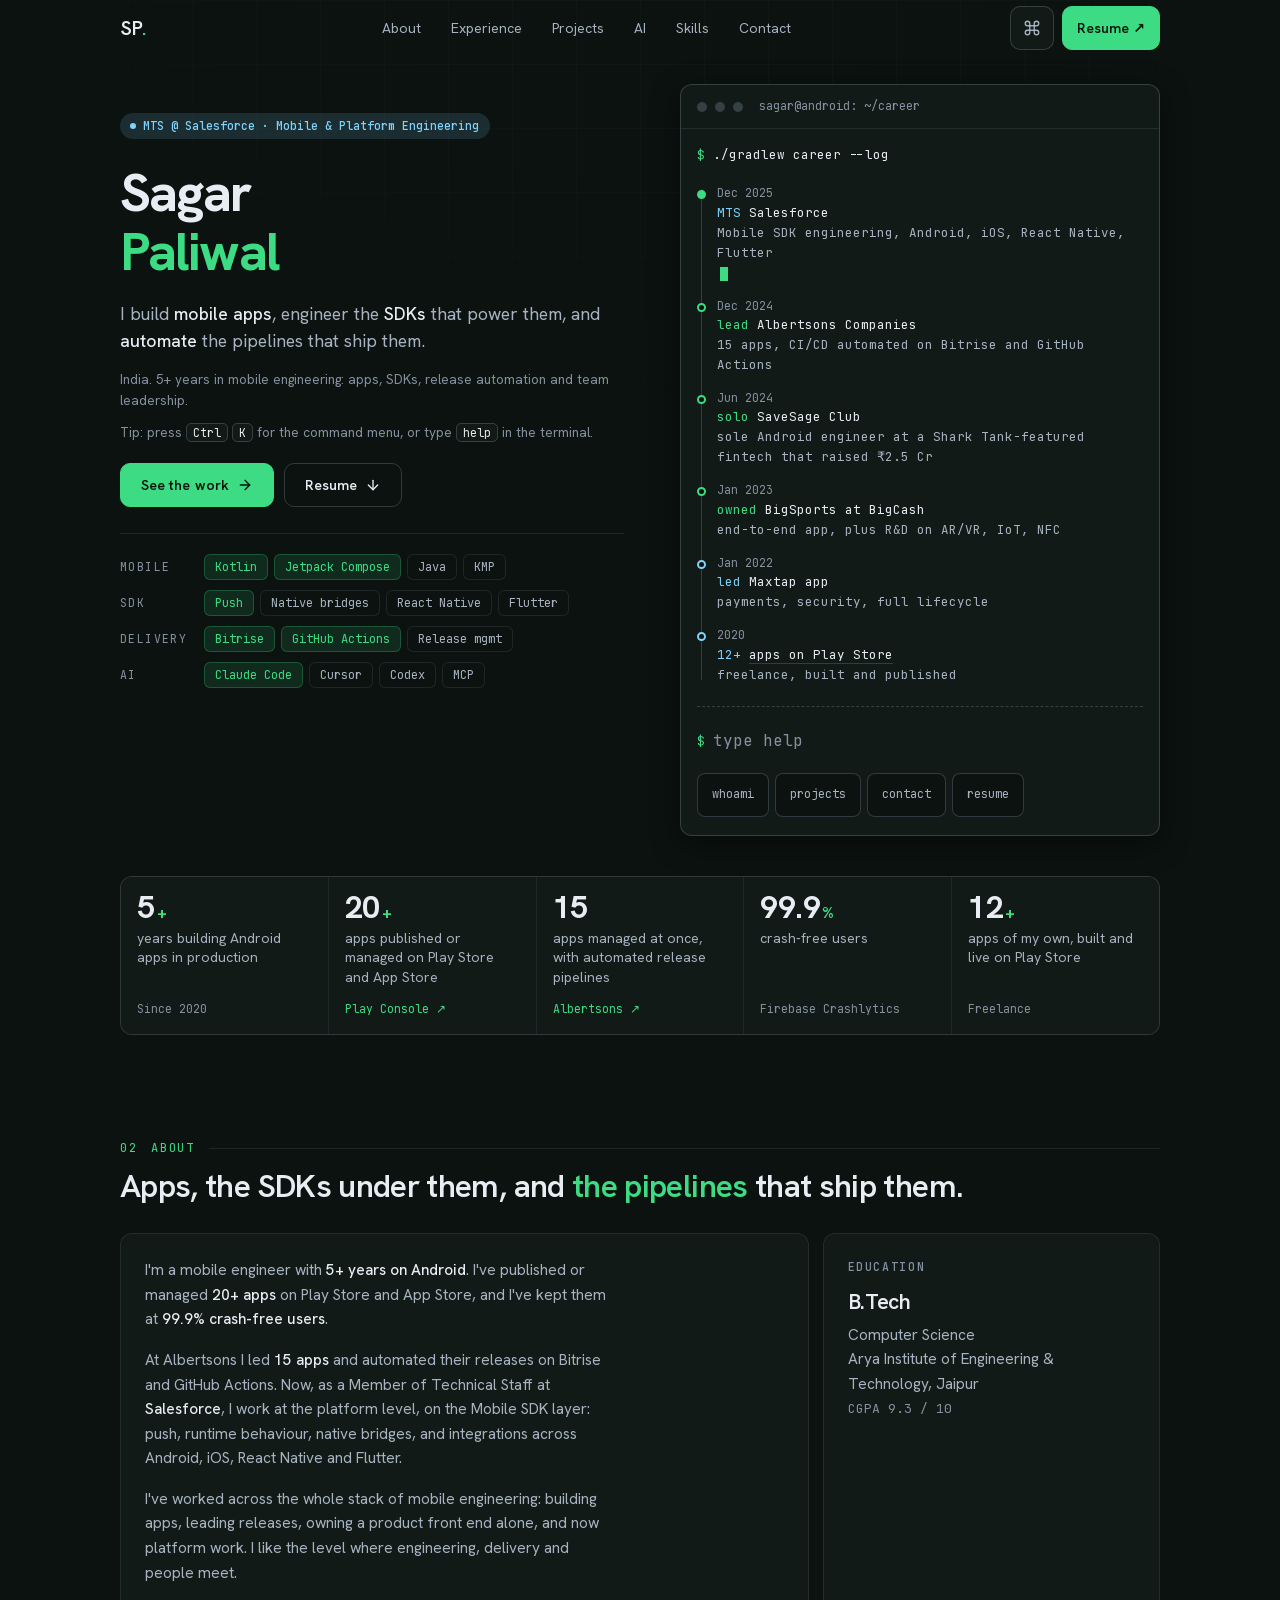
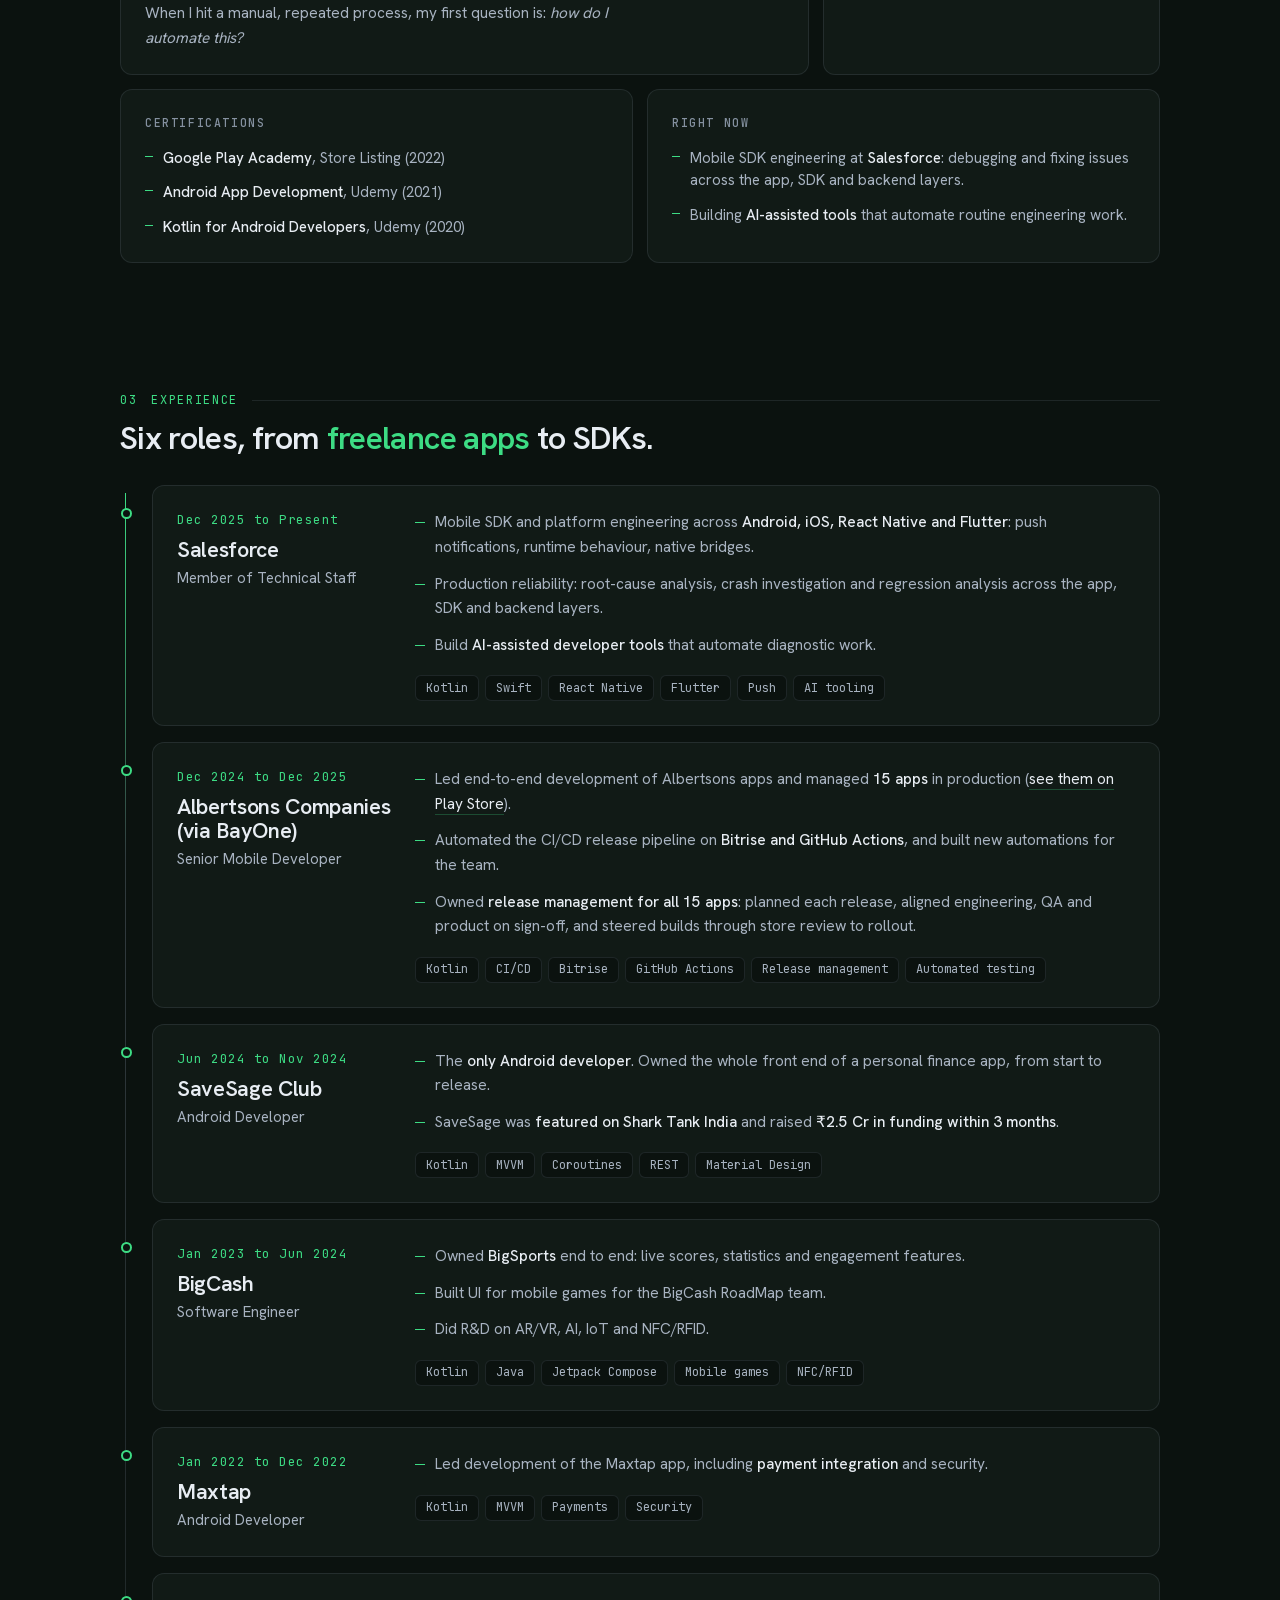
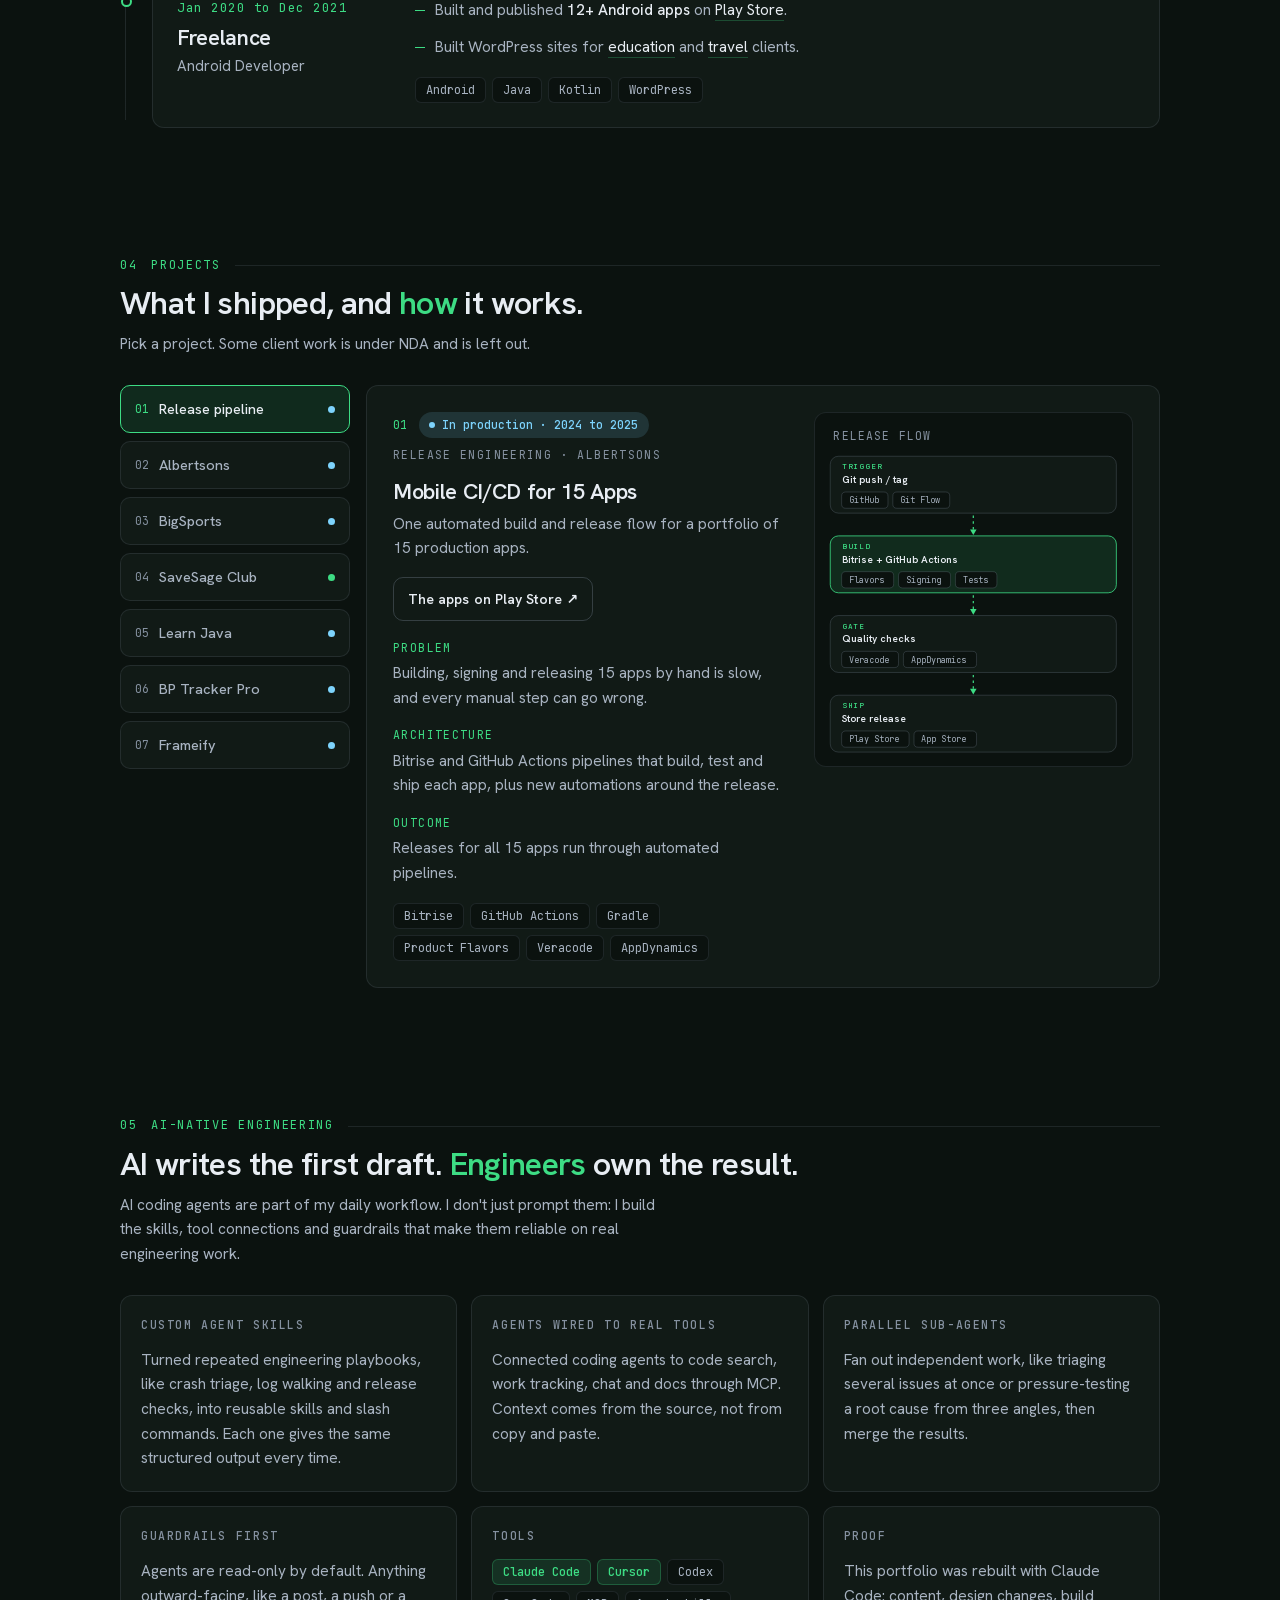
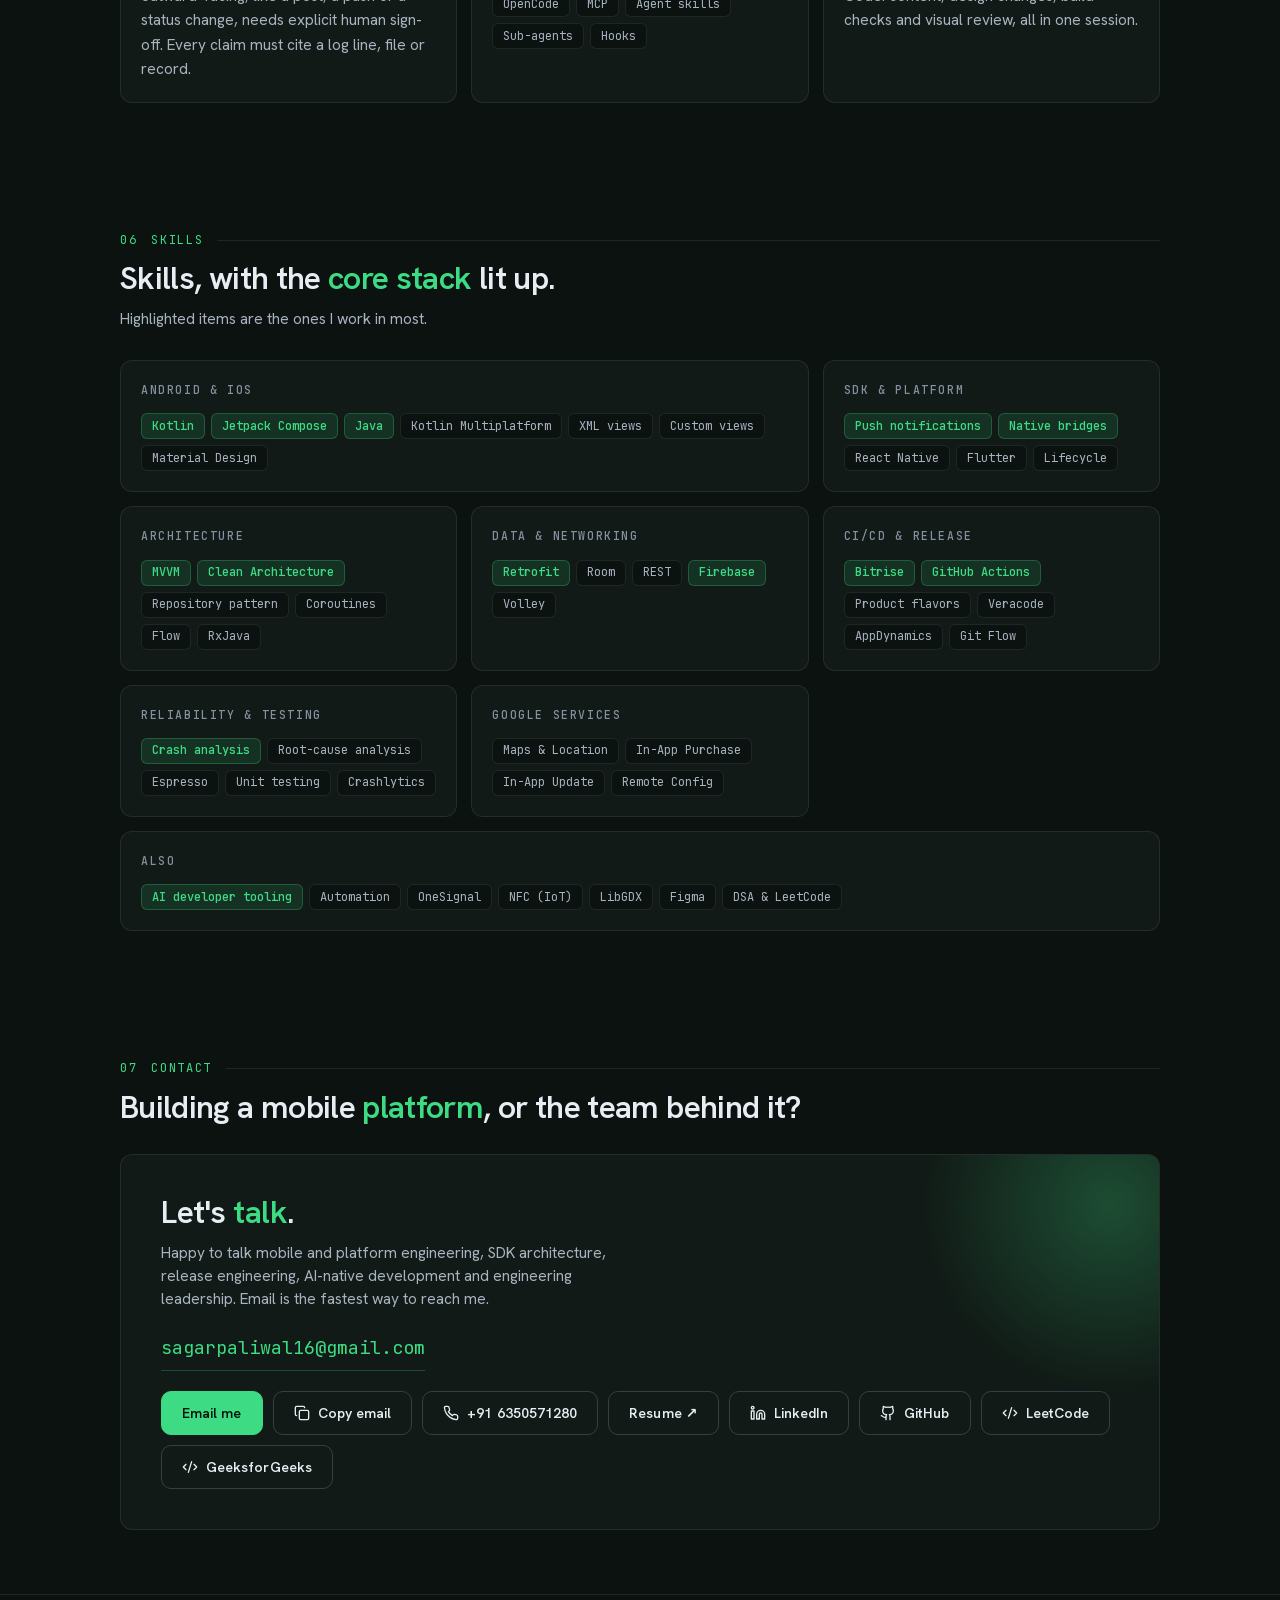
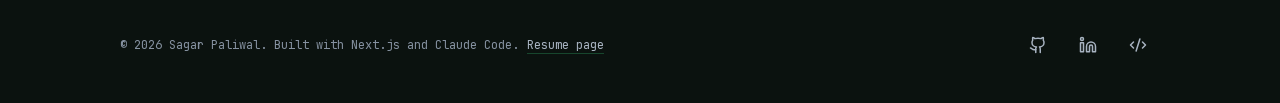
==== commit 587a60ed: "Publish site sagarpaliwal111/portfolio@ef61fa39a9bc02b5bb17b660833e277dfd081686" ====
--- a/index.html
+++ b/index.html
@@ -1 +1 @@
-<!DOCTYPE html><html lang="en" class="dark __variable_fd3dff __variable_a3cc63"><head><meta charSet="utf-8"/><meta name="viewport" content="width=device-width, initial-scale=1, viewport-fit=cover"/><link rel="preload" href="/_next/static/media/313510e2713fb214-s.p.woff2" as="font" crossorigin="" type="font/woff2"/><link rel="preload" href="/_next/static/media/558ca1a6aa3cb55e-s.p.woff2" as="font" crossorigin="" type="font/woff2"/><link rel="stylesheet" href="/_next/static/css/3190189760196774.css" crossorigin="" data-precedence="next"/><link rel="preload" as="script" fetchPriority="low" href="/_next/static/chunks/webpack-7b84b0478ff1d363.js" crossorigin=""/><script src="/_next/static/chunks/fd9d1056-b74db6df6912cd76.js" async="" crossorigin=""></script><script src="/_next/static/chunks/69-42178cd253e9b801.js" async="" crossorigin=""></script><script src="/_next/static/chunks/main-app-b4df05b5a290faa2.js" async="" crossorigin=""></script><script src="/_next/static/chunks/250-4f18ac7f5599d7cb.js" async=""></script><script src="/_next/static/chunks/app/page-f4a1968a796fc7ca.js" async=""></script><script src="/_next/static/chunks/app/not-found-3e463604eac4d68f.js" async=""></script><script src="/_next/static/chunks/app/layout-432d0cfdc18cfc75.js" async=""></script><script src="/_next/static/chunks/app/error-092b7147260980c0.js" async=""></script><script src="/_next/static/chunks/app/global-error-ac0f43093ec55572.js" async=""></script><meta name="theme-color" content="#0b120f"/><title>Sagar Paliwal | Mobile &amp; Platform Engineer</title><meta name="description" content="Member of Technical Staff at Salesforce. Mobile and platform engineer: 5+ years, 20+ apps shipped, 99.9% crash-free, release management for 15 apps, and AI-native engineering with Claude Code."/><meta name="author" content="Sagar Paliwal"/><meta name="keywords" content="Mobile Engineer,Platform Engineering,Android,Mobile SDK,Release Management,AI-native engineering,Claude Code,Kotlin,Jetpack Compose,CI/CD,Bitrise,Salesforce,Sagar Paliwal"/><meta name="robots" content="index, follow"/><meta property="og:title" content="Sagar Paliwal | Mobile &amp; Platform Engineer"/><meta property="og:description" content="Member of Technical Staff at Salesforce. Mobile and platform engineer: 5+ years, 20+ apps shipped, 99.9% crash-free, release management for 15 apps, and AI-native engineering with Claude Code."/><meta property="og:site_name" content="Sagar Paliwal"/><meta property="og:locale" content="en_IN"/><meta property="og:image:alt" content="Sagar Paliwal, Android and Mobile SDK Engineer"/><meta property="og:image:type" content="image/png"/><meta property="og:image" content="https://sagarpaliwal111.github.io/opengraph-image?fe7928e5c1180e8b"/><meta property="og:image:width" content="1200"/><meta property="og:image:height" content="630"/><meta property="og:type" content="website"/><meta name="twitter:card" content="summary_large_image"/><meta name="twitter:title" content="Sagar Paliwal | Mobile &amp; Platform Engineer"/><meta name="twitter:description" content="Member of Technical Staff at Salesforce. Mobile and platform engineer: 5+ years, 20+ apps shipped, 99.9% crash-free, release management for 15 apps, and AI-native engineering with Claude Code."/><meta name="twitter:image:alt" content="Sagar Paliwal, Android and Mobile SDK Engineer"/><meta name="twitter:image:type" content="image/png"/><meta name="twitter:image" content="https://sagarpaliwal111.github.io/twitter-image?6f2205cb3db16831"/><meta name="twitter:image:width" content="1200"/><meta name="twitter:image:height" content="630"/><link rel="icon" href="/icon.svg?e1598b8cc4553a0f" type="image/svg+xml" sizes="any"/><meta name="next-size-adjust"/><script>(function(){var r=document.documentElement;r.classList.remove('light');r.classList.add('dark');})();</script><script src="/_next/static/chunks/polyfills-c67a75d1b6f99dc8.js" crossorigin="" noModule=""></script></head><body><a href="#main-content" class="skip-link">Skip to main content</a><script>!function(){var d=document.documentElement,c=d.classList;c.remove('light','dark');c.add('dark')}()</script><div class="page-bg" aria-hidden="true"></div><div id="cursor-spotlight" aria-hidden="true"></div><div class="progress" aria-hidden="true"></div><header class="nav" data-scrolled="false"><div class="wrap nav-inner"><a href="#hero" class="nav-logo" aria-label="Sagar Paliwal, back to top">SP<span>.</span></a><nav aria-label="Primary" class="nav-links"><a href="#about" class="nav-link">About</a><a href="#experience" class="nav-link">Experience</a><a href="#projects" class="nav-link">Projects</a><a href="#ai" class="nav-link">AI</a><a href="#skills" class="nav-link">Skills</a><a href="#contact" class="nav-link">Contact</a></nav><div class="nav-tools"><button type="button" class="icon-btn" aria-label="Open command menu" title="Command menu (Ctrl K)"><svg xmlns="http://www.w3.org/2000/svg" width="18" height="18" viewBox="0 0 24 24" fill="none" stroke="currentColor" stroke-width="1.8" stroke-linecap="round" stroke-linejoin="round" class="lucide lucide-command " aria-hidden="true"><path d="M15 6v12a3 3 0 1 0 3-3H6a3 3 0 1 0 3 3V6a3 3 0 1 0-3 3h12a3 3 0 1 0-3-3"></path></svg></button><button type="button" class="icon-btn nav-burger" aria-expanded="false" aria-controls="mobile-menu" aria-label="Open menu"><svg xmlns="http://www.w3.org/2000/svg" width="20" height="20" viewBox="0 0 24 24" fill="none" stroke="currentColor" stroke-width="1.8" stroke-linecap="round" stroke-linejoin="round" class="lucide lucide-menu " aria-hidden="true"><line x1="4" x2="20" y1="12" y2="12"></line><line x1="4" x2="20" y1="6" y2="6"></line><line x1="4" x2="20" y1="18" y2="18"></line></svg></button></div></div></header><main id="main-content"><section id="hero" class="hero"><div class="wrap"><div class="hero-grid"><div style="min-width:0"><p class="pill fade-in" data-status="live" style="margin-bottom:26px">MTS @ Salesforce · Mobile &amp; Platform Engineering</p><h1 class="hero-name"><span class="line"><span>Sagar</span></span><span class="line"><span>Paliwal</span></span></h1><p class="hero-pitch fade-in d1">I build <strong>mobile apps</strong>, engineer the <strong>SDKs</strong> that power them, and <strong>automate</strong> the pipelines that ship them.</p><p class="hero-meta fade-in d2">India. 5+ years in mobile engineering: apps, SDKs, release automation and team leadership.</p><p class="hero-tip fade-in d2" aria-hidden="true">Tip: press <kbd>Ctrl</kbd> <kbd>K</kbd> for the command menu, or type <kbd>help</kbd> in the terminal.</p><div class="hero-cta fade-in d3"><span class="magnetic"><a href="#projects" class="btn btn--primary">See the work <svg xmlns="http://www.w3.org/2000/svg" width="16" height="16" viewBox="0 0 24 24" fill="none" stroke="currentColor" stroke-width="2" stroke-linecap="round" stroke-linejoin="round" class="lucide lucide-arrow-right " aria-hidden="true"><path d="M5 12h14"></path><path d="m12 5 7 7-7 7"></path></svg></a></span></div><dl class="hero-stack fade-in d3"><div><dt>Mobile</dt><dd><span class="chip chip--accent">Kotlin</span><span class="chip chip--accent">Jetpack Compose</span><span class="chip">Java</span><span class="chip">KMP</span></dd></div><div><dt>SDK</dt><dd><span class="chip chip--accent">Push</span><span class="chip">Native bridges</span><span class="chip">React Native</span><span class="chip">Flutter</span></dd></div><div><dt>Delivery</dt><dd><span class="chip chip--accent">Bitrise</span><span class="chip chip--accent">GitHub Actions</span><span class="chip">Release mgmt</span></dd></div><div><dt>AI</dt><dd><span class="chip chip--accent">Claude Code</span><span class="chip">Cursor</span><span class="chip">Codex</span><span class="chip">MCP</span></dd></div></dl></div><figure class="term fade-in d2" aria-label="Career log"><div class="term-bar"><i></i><i></i><i></i><b>sagar@android: ~/career</b></div><div class="term-body"><p class="term-cmd"><span class="p">$</span> ./gradlew career --log</p><ol class="term-log"><li class="term-row" data-kind="now" style="--i:0"><span><span class="term-when">Dec 2025</span><span class="term-what"><span class="ok">MTS</span> Salesforce<span class="sub">Mobile SDK engineering, Android, iOS, React Native, Flutter</span><span class="cursor" aria-hidden="true"></span></span></span></li><li class="term-row" data-kind="ship" style="--i:1"><span><span class="term-when">Dec 2024</span><span class="term-what"><em>lead</em> Albertsons Companies<span class="sub">15 apps, CI/CD automated on Bitrise and GitHub Actions</span></span></span></li><li class="term-row" data-kind="ship" style="--i:2"><span><span class="term-when">Jun 2024</span><span class="term-what"><em>solo</em> SaveSage Club<span class="sub">sole Android engineer at a Shark Tank-featured fintech that raised ₹2.5 Cr</span></span></span></li><li class="term-row" data-kind="ship" style="--i:3"><span><span class="term-when">Jan 2023</span><span class="term-what"><em>owned</em> BigSports at BigCash<span class="sub">end-to-end app, plus R&amp;D on AR/VR, IoT, NFC</span></span></span></li><li class="term-row" data-kind="live" style="--i:4"><span><span class="term-when">Jan 2022</span><span class="term-what"><span class="ok">led</span> Maxtap app<span class="sub">payments, security, full lifecycle</span></span></span></li><li class="term-row" data-kind="live" style="--i:5"><span><span class="term-when">2020</span><span class="term-what"><span class="ok">12+</span> <a href="https://play.google.com/store/apps/developer?id=AppStraa" target="_blank" rel="noopener noreferrer">apps on Play Store</a><span class="sub">freelance, built and published</span></span></span></li></ol></div></figure></div><ul class="evidence fade-in d3" aria-label="Results at a glance"><li class="ev"><span class="ev-num">5<small>+</small></span><span class="ev-label">years building Android apps in production</span><span class="ev-src">Since 2020</span></li><li class="ev"><span class="ev-num">20<small>+</small></span><span class="ev-label">apps published or managed on Play Store and App Store</span><a class="ev-src" href="https://play.google.com/store/apps/developer?id=AppStraa" target="_blank" rel="noopener noreferrer">Play Console<!-- --> ↗</a></li><li class="ev"><span class="ev-num">15</span><span class="ev-label">apps managed at once, with automated release pipelines</span><a class="ev-src" href="https://play.google.com/store/apps/developer?id=Albertsons+Companies,+Inc." target="_blank" rel="noopener noreferrer">Albertsons<!-- --> ↗</a></li><li class="ev"><span class="ev-num">99.9<small>%</small></span><span class="ev-label">crash-free users</span><span class="ev-src">Firebase Crashlytics</span></li><li class="ev"><span class="ev-num">12<small>+</small></span><span class="ev-label">apps of my own, built and live on Play Store</span><span class="ev-src">Freelance</span></li></ul></div></section><section id="about" class="section"><div class="wrap"><header class="sec-head rise"><p class="sec-index"><span>02</span><span>About</span></p><h2 class="sec-title">Apps, the SDKs under them, and <em>the pipelines</em> that ship them.</h2></header><div class="bento"><div class="card b-bio rise"><p>I&#x27;m a mobile engineer with <strong>5+ years on Android</strong>. I&#x27;ve published or managed <strong>20+ apps</strong> on Play Store and App Store, and I&#x27;ve kept them at <strong>99.9% crash-free users</strong>.</p><p>At Albertsons I led <strong>15 apps</strong> and automated their releases on Bitrise and GitHub Actions. Now, as a Member of Technical Staff at <strong>Salesforce</strong>, I work at the platform level, on the Mobile SDK layer: push, runtime behaviour, native bridges, and integrations across Android, iOS, React Native and Flutter.</p><p>I&#x27;ve worked across the whole stack of mobile engineering: building apps, leading releases, owning a product front end alone, and now platform work. I like the level where engineering, delivery and people meet.</p><p>When I hit a manual, repeated process, my first question is: <em>how do I automate this?</em></p></div><div class="card b-edu rise"><h3>Education</h3><p class="stat-big">B.Tech</p><p style="margin-top:10px;color:var(--ink-2)">Computer Science<br/>Arya Institute of Engineering &amp; Technology, Jaipur<br/><span class="mono" style="font-size:13px;color:var(--ink-3)">CGPA 9.3 / 10</span></p></div><div class="card b-rec rise"><h3>Certifications</h3><ul class="plain-list"><li><b>Google Play Academy</b>, Store Listing (2022)</li><li><b>Android App Development</b>, Udemy (2021)</li><li><b>Kotlin for Android Developers</b>, Udemy (2020)</li></ul></div><div class="card b-now rise"><h3>Right now</h3><ul class="plain-list"><li>Mobile SDK engineering at <b>Salesforce</b>: debugging and fixing issues across the app, SDK and backend layers.</li><li>Building <b>AI-assisted tools</b> that automate routine engineering work.</li></ul></div></div></div></section><section id="experience" class="section"><div class="wrap"><header class="sec-head rise"><p class="sec-index"><span>03</span><span>Experience</span></p><h2 class="sec-title">Six roles, from <em>freelance apps</em> to SDKs.</h2></header><div class="timeline"><div class="rail-fill" aria-hidden="true"></div><article class="card role rise"><div><p class="role-when">Dec 2025 to Present</p><h3 class="role-co">Salesforce</h3><p class="role-title">Member of Technical Staff</p></div><div><ul class="role-pts"><li>Mobile SDK and platform engineering across <b>Android, iOS, React Native and Flutter</b>: push notifications, runtime behaviour, native bridges.</li><li>Production reliability: root-cause analysis, crash investigation and regression analysis across the app, SDK and backend layers.</li><li>Build <b>AI-assisted developer tools</b> that automate diagnostic work.</li></ul><div class="chip-row"><span class="chip">Kotlin</span><span class="chip">Swift</span><span class="chip">React Native</span><span class="chip">Flutter</span><span class="chip">Push</span><span class="chip">AI tooling</span></div></div></article><article class="card role rise"><div><p class="role-when">Dec 2024 to Dec 2025</p><h3 class="role-co">Albertsons Companies (via BayOne)</h3><p class="role-title">Senior Mobile Developer</p></div><div><ul class="role-pts"><li>Led end-to-end development of Albertsons apps and managed <b>15 apps</b> in production (<a href="https://play.google.com/store/apps/developer?id=Albertsons+Companies,+Inc." target="_blank" rel="noopener noreferrer" class="link-inline">see them on Play Store</a>).</li><li>Automated the CI/CD release pipeline on <b>Bitrise and GitHub Actions</b>, and built new automations for the team.</li><li>Owned <b>release management for all 15 apps</b>: planned each release, aligned engineering, QA and product on sign-off, and steered builds through store review to rollout.</li></ul><div class="chip-row"><span class="chip">Kotlin</span><span class="chip">CI/CD</span><span class="chip">Bitrise</span><span class="chip">GitHub Actions</span><span class="chip">Release management</span><span class="chip">Automated testing</span></div></div></article><article class="card role rise"><div><p class="role-when">Jun 2024 to Nov 2024</p><h3 class="role-co">SaveSage Club</h3><p class="role-title">Android Developer</p></div><div><ul class="role-pts"><li>The <b>only Android developer</b>. Owned the whole front end of a personal finance app, from start to release.</li><li>SaveSage was <b>featured on Shark Tank India</b> and raised <b>₹2.5 Cr in funding within 3 months</b>.</li></ul><div class="chip-row"><span class="chip">Kotlin</span><span class="chip">MVVM</span><span class="chip">Coroutines</span><span class="chip">REST</span><span class="chip">Material Design</span></div></div></article><article class="card role rise"><div><p class="role-when">Jan 2023 to Jun 2024</p><h3 class="role-co">BigCash</h3><p class="role-title">Software Engineer</p></div><div><ul class="role-pts"><li>Owned <b>BigSports</b> end to end: live scores, statistics and engagement features.</li><li>Built UI for mobile games for the BigCash RoadMap team.</li><li>Did R&amp;D on AR/VR, AI, IoT and NFC/RFID.</li></ul><div class="chip-row"><span class="chip">Kotlin</span><span class="chip">Java</span><span class="chip">Jetpack Compose</span><span class="chip">Mobile games</span><span class="chip">NFC/RFID</span></div></div></article><article class="card role rise"><div><p class="role-when">Jan 2022 to Dec 2022</p><h3 class="role-co">Maxtap</h3><p class="role-title">Android Developer</p></div><div><ul class="role-pts"><li>Led development of the Maxtap app, including <b>payment integration</b> and security.</li></ul><div class="chip-row"><span class="chip">Kotlin</span><span class="chip">MVVM</span><span class="chip">Payments</span><span class="chip">Security</span></div></div></article><article class="card role rise"><div><p class="role-when">Jan 2020 to Dec 2021</p><h3 class="role-co">Freelance</h3><p class="role-title">Android Developer</p></div><div><ul class="role-pts"><li>Built and published <b>12+ Android apps</b> on <a href="https://play.google.com/store/apps/developer?id=AppStraa" target="_blank" rel="noopener noreferrer" class="link-inline">Play Store</a>.</li><li>Built WordPress sites for <a href="http://developersdome.com/" target="_blank" rel="noopener noreferrer" class="link-inline">education</a> and <a href="http://theudaipurstore.com/" target="_blank" rel="noopener noreferrer" class="link-inline">travel</a> clients.</li></ul><div class="chip-row"><span class="chip">Android</span><span class="chip">Java</span><span class="chip">Kotlin</span><span class="chip">WordPress</span></div></div></article></div></div></section><section id="projects" class="section"><div class="wrap"><header class="sec-head rise"><p class="sec-index"><span>04</span><span>Projects</span></p><h2 class="sec-title">What I shipped, and <em>how</em> it works.</h2><p class="sec-lede">Pick a project. Some client work is under NDA and is left out.</p></header><div class="explorer rise" role="radiogroup" aria-label="Choose a project"><input type="radio" id="pj-0" class="pj-radio" aria-label="Mobile CI/CD for 15 Apps" name="project" checked=""/><input type="radio" id="pj-1" class="pj-radio" aria-label="Albertsons Delivery &amp; Pickup" name="project"/><input type="radio" id="pj-2" class="pj-radio" aria-label="BigSports" name="project"/><input type="radio" id="pj-3" class="pj-radio" aria-label="SaveSage Club" name="project"/><input type="radio" id="pj-4" class="pj-radio" aria-label="Learn Java App" name="project"/><input type="radio" id="pj-5" class="pj-radio" aria-label="Blood Pressure Tracker Pro" name="project"/><input type="radio" id="pj-6" class="pj-radio" aria-label="Frameify: Suvichar App" name="project"/><div class="pj-list"><label for="pj-0" class="pj-tab"><span class="pj-tab-num">01</span><span class="pj-tab-name">Release pipeline</span><span class="pj-dot" data-status="live" aria-hidden="true"></span></label><label for="pj-1" class="pj-tab"><span class="pj-tab-num">02</span><span class="pj-tab-name">Albertsons</span><span class="pj-dot" data-status="live" aria-hidden="true"></span></label><label for="pj-2" class="pj-tab"><span class="pj-tab-num">03</span><span class="pj-tab-name">BigSports</span><span class="pj-dot" data-status="live" aria-hidden="true"></span></label><label for="pj-3" class="pj-tab"><span class="pj-tab-num">04</span><span class="pj-tab-name">SaveSage Club</span><span class="pj-dot" data-status="shipped" aria-hidden="true"></span></label><label for="pj-4" class="pj-tab"><span class="pj-tab-num">05</span><span class="pj-tab-name">Learn Java</span><span class="pj-dot" data-status="live" aria-hidden="true"></span></label><label for="pj-5" class="pj-tab"><span class="pj-tab-num">06</span><span class="pj-tab-name">BP Tracker Pro</span><span class="pj-dot" data-status="live" aria-hidden="true"></span></label><label for="pj-6" class="pj-tab"><span class="pj-tab-num">07</span><span class="pj-tab-name">Frameify</span><span class="pj-dot" data-status="live" aria-hidden="true"></span></label></div><div class="card pj-panels"><article id="pj-panel-0" class="pj-panel pj-panel--diagram" aria-label="Mobile CI/CD for 15 Apps"><div><div class="case-meta"><span class="case-num">01</span><span class="pill" data-status="live">In production<!-- --> · <!-- -->2024 to 2025</span><span class="eyebrow">Release engineering · Albertsons</span></div><h3 class="pj-title">Mobile CI/CD for 15 Apps</h3><p class="case-tag">One automated build and release flow for a portfolio of 15 production apps.</p><div class="chip-row" style="margin-top:16px"><a href="https://play.google.com/store/apps/developer?id=Albertsons+Companies,+Inc." target="_blank" rel="noopener noreferrer" class="btn btn--sm">The apps on Play Store<!-- --> ↗</a></div><dl class="pj-facts"><div><dt>Problem</dt><dd>Building, signing and releasing 15 apps by hand is slow, and every manual step can go wrong.</dd></div><div><dt>Architecture</dt><dd>Bitrise and GitHub Actions pipelines that build, test and ship each app, plus new automations around the release.</dd></div><div><dt>Outcome</dt><dd>Releases for all 15 apps run through automated pipelines.</dd></div></dl><div class="chip-row" style="margin-top:18px"><span class="chip">Bitrise</span><span class="chip">GitHub Actions</span><span class="chip">Gradle</span><span class="chip">Product Flavors</span><span class="chip">Veracode</span><span class="chip">AppDynamics</span></div></div><figure class="diagram"><figcaption>Release flow</figcaption><svg viewBox="0 0 360 372" role="img" aria-label="Release flow: Git push / tag (GitHub, Git Flow), then Bitrise + GitHub Actions (Flavors, Signing, Tests), then Quality checks (Veracode, AppDynamics), then Store release (Play Store, App Store)"><g><rect class="dg-layer" x="4" y="4" width="352" height="70" rx="10"></rect><text class="dg-label" x="18" y="20">TRIGGER</text><text class="dg-title" x="18" y="37">Git push / tag</text><g transform="translate(18, 48)"><rect class="dg-pill" width="57" height="20" rx="5"></rect><text class="dg-item" x="9" y="14">GitHub</text></g><g transform="translate(81, 48)"><rect class="dg-pill" width="70" height="20" rx="5"></rect><text class="dg-item" x="9" y="14">Git Flow</text></g><g><line class="dg-arrow dg-flow" x1="180" y1="77" x2="180" y2="95"></line><path class="dg-head" d="M 176 94 L 184 94 L 180 101 Z"></path></g></g><g><rect class="dg-layer dg-layer--hot" x="4" y="102" width="352" height="70" rx="10"></rect><text class="dg-label" x="18" y="118">BUILD</text><text class="dg-title" x="18" y="135">Bitrise + GitHub Actions</text><g transform="translate(18, 146)"><rect class="dg-pill" width="64" height="20" rx="5"></rect><text class="dg-item" x="9" y="14">Flavors</text></g><g transform="translate(88, 146)"><rect class="dg-pill" width="64" height="20" rx="5"></rect><text class="dg-item" x="9" y="14">Signing</text></g><g transform="translate(158, 146)"><rect class="dg-pill" width="51" height="20" rx="5"></rect><text class="dg-item" x="9" y="14">Tests</text></g><g><line class="dg-arrow dg-flow" x1="180" y1="175" x2="180" y2="193"></line><path class="dg-head" d="M 176 192 L 184 192 L 180 199 Z"></path></g></g><g><rect class="dg-layer" x="4" y="200" width="352" height="70" rx="10"></rect><text class="dg-label" x="18" y="216">GATE</text><text class="dg-title" x="18" y="233">Quality checks</text><g transform="translate(18, 244)"><rect class="dg-pill" width="70" height="20" rx="5"></rect><text class="dg-item" x="9" y="14">Veracode</text></g><g transform="translate(94, 244)"><rect class="dg-pill" width="90" height="20" rx="5"></rect><text class="dg-item" x="9" y="14">AppDynamics</text></g><g><line class="dg-arrow dg-flow" x1="180" y1="273" x2="180" y2="291"></line><path class="dg-head" d="M 176 290 L 184 290 L 180 297 Z"></path></g></g><g><rect class="dg-layer" x="4" y="298" width="352" height="70" rx="10"></rect><text class="dg-label" x="18" y="314">SHIP</text><text class="dg-title" x="18" y="331">Store release</text><g transform="translate(18, 342)"><rect class="dg-pill" width="83" height="20" rx="5"></rect><text class="dg-item" x="9" y="14">Play Store</text></g><g transform="translate(107, 342)"><rect class="dg-pill" width="77" height="20" rx="5"></rect><text class="dg-item" x="9" y="14">App Store</text></g></g></svg></figure></article><article id="pj-panel-1" class="pj-panel" aria-label="Albertsons Delivery &amp; Pickup"><div><div class="case-meta"><span class="case-num">02</span><span class="pill" data-status="live">Live<!-- --> · <!-- -->Play Store</span><span class="eyebrow">Retail · Grocery</span></div><h3 class="pj-title">Albertsons Delivery &amp; Pickup</h3><p class="case-tag">Grocery delivery and pickup app. I was the lead developer.</p><div class="chip-row" style="margin-top:16px"><a href="https://play.google.com/store/apps/details?id=com.safeway.client.android.albertsons" target="_blank" rel="noopener noreferrer" class="btn btn--primary btn--sm"><svg xmlns="http://www.w3.org/2000/svg" width="15" height="15" viewBox="0 0 24 24" fill="none" stroke="currentColor" stroke-width="2" stroke-linecap="round" stroke-linejoin="round" class="lucide lucide-external-link " aria-hidden="true"><path d="M15 3h6v6"></path><path d="M10 14 21 3"></path><path d="M18 13v6a2 2 0 0 1-2 2H5a2 2 0 0 1-2-2V8a2 2 0 0 1 2-2h6"></path></svg> Install</a></div><dl class="pj-facts"><div><dt>Problem</dt><dd>Customers order groceries for delivery or pickup from their phones.</dd></div><div><dt>Architecture</dt><dd>Kotlin and MVVM, with releases on automated CI/CD.</dd></div><div><dt>Outcome</dt><dd>Lead developer on a live retail app.</dd></div></dl><div class="chip-row" style="margin-top:18px"><span class="chip">Kotlin</span><span class="chip">MVVM</span><span class="chip">CI/CD</span></div></div></article><article id="pj-panel-2" class="pj-panel pj-panel--diagram" aria-label="BigSports"><div><div class="case-meta"><span class="case-num">03</span><span class="pill" data-status="live">Live<!-- --> · <!-- -->2023 to 2024</span><span class="eyebrow">Sports · BigCash</span></div><h3 class="pj-title">BigSports</h3><p class="case-tag">Live scores, stats and engagement features. I owned the app end to end.</p><dl class="pj-facts"><div><dt>Problem</dt><dd>Sports fans want live scores and stats in one place.</dd></div><div><dt>Architecture</dt><dd>Kotlin and Jetpack Compose over REST APIs.</dd></div><div><dt>Outcome</dt><dd>Owned development and ongoing releases.</dd></div></dl><div class="chip-row" style="margin-top:18px"><span class="chip">Kotlin</span><span class="chip">Jetpack Compose</span><span class="chip">REST API</span></div></div><figure class="diagram"><figcaption>App architecture</figcaption><svg viewBox="0 0 360 342" role="img" aria-label="App architecture: Jetpack Compose (Live scores, Stats), then ViewModel + Flow (MVVM), then Repository (Retrofit, Room), then REST API"><g><rect class="dg-layer" x="4" y="4" width="352" height="70" rx="10"></rect><text class="dg-label" x="18" y="20">UI</text><text class="dg-title" x="18" y="37">Jetpack Compose</text><g transform="translate(18, 48)"><rect class="dg-pill" width="90" height="20" rx="5"></rect><text class="dg-item" x="9" y="14">Live scores</text></g><g transform="translate(114, 48)"><rect class="dg-pill" width="51" height="20" rx="5"></rect><text class="dg-item" x="9" y="14">Stats</text></g><g><line class="dg-arrow dg-flow" x1="180" y1="77" x2="180" y2="95"></line><path class="dg-head" d="M 176 94 L 184 94 L 180 101 Z"></path></g></g><g><rect class="dg-layer dg-layer--hot" x="4" y="102" width="352" height="70" rx="10"></rect><text class="dg-label" x="18" y="118">STATE</text><text class="dg-title" x="18" y="135">ViewModel + Flow</text><g transform="translate(18, 146)"><rect class="dg-pill" width="44" height="20" rx="5"></rect><text class="dg-item" x="9" y="14">MVVM</text></g><g><line class="dg-arrow dg-flow" x1="180" y1="175" x2="180" y2="193"></line><path class="dg-head" d="M 176 192 L 184 192 L 180 199 Z"></path></g></g><g><rect class="dg-layer" x="4" y="200" width="352" height="70" rx="10"></rect><text class="dg-label" x="18" y="216">DATA</text><text class="dg-title" x="18" y="233">Repository</text><g transform="translate(18, 244)"><rect class="dg-pill" width="70" height="20" rx="5"></rect><text class="dg-item" x="9" y="14">Retrofit</text></g><g transform="translate(94, 244)"><rect class="dg-pill" width="44" height="20" rx="5"></rect><text class="dg-item" x="9" y="14">Room</text></g><g><line class="dg-arrow dg-flow" x1="180" y1="273" x2="180" y2="291"></line><path class="dg-head" d="M 176 290 L 184 290 L 180 297 Z"></path></g></g><g><rect class="dg-layer" x="4" y="298" width="352" height="40" rx="10"></rect><text class="dg-label" x="18" y="314">BACKEND</text><text class="dg-title" x="18" y="331">REST API</text></g></svg></figure></article><article id="pj-panel-3" class="pj-panel" aria-label="SaveSage Club"><div><div class="case-meta"><span class="case-num">04</span><span class="pill" data-status="shipped">Shipped<!-- --> · <!-- -->2024</span><span class="eyebrow">Fintech · Shark Tank India</span></div><h3 class="pj-title">SaveSage Club</h3><p class="case-tag">Budgets, savings goals and investment insights. Built as the only Android developer.</p><div class="chip-row" style="margin-top:16px"><a href="https://play.google.com/store/apps/details?id=com.savesage.club" target="_blank" rel="noopener noreferrer" class="btn btn--primary btn--sm"><svg xmlns="http://www.w3.org/2000/svg" width="15" height="15" viewBox="0 0 24 24" fill="none" stroke="currentColor" stroke-width="2" stroke-linecap="round" stroke-linejoin="round" class="lucide lucide-external-link " aria-hidden="true"><path d="M15 3h6v6"></path><path d="M10 14 21 3"></path><path d="M18 13v6a2 2 0 0 1-2 2H5a2 2 0 0 1-2-2V8a2 2 0 0 1 2-2h6"></path></svg> Install</a></div><dl class="pj-facts"><div><dt>Problem</dt><dd>Help people manage budgets, savings goals and investments.</dd></div><div><dt>Architecture</dt><dd>Kotlin, MVVM and Coroutines over REST.</dd></div><div><dt>Outcome</dt><dd>I built the whole Android front end alone. The company was featured on Shark Tank India and raised ₹2.5 Cr in funding within 3 months.</dd></div></dl><div class="chip-row" style="margin-top:18px"><span class="chip">Kotlin</span><span class="chip">MVVM</span><span class="chip">Coroutines</span><span class="chip">REST API</span><span class="chip">Material Design</span></div></div></article><article id="pj-panel-4" class="pj-panel" aria-label="Learn Java App"><div><div class="case-meta"><span class="case-num">05</span><span class="pill" data-status="live">Live<!-- --> · <!-- -->Play Store</span><span class="eyebrow">Education · Personal</span></div><h3 class="pj-title">Learn Java App</h3><p class="case-tag">Free Java tutorials with a built-in online compiler.</p><div class="chip-row" style="margin-top:16px"><a href="https://play.google.com/store/apps/details?id=com.sagarpaliwal.learnjavalanguage" target="_blank" rel="noopener noreferrer" class="btn btn--primary btn--sm"><svg xmlns="http://www.w3.org/2000/svg" width="15" height="15" viewBox="0 0 24 24" fill="none" stroke="currentColor" stroke-width="2" stroke-linecap="round" stroke-linejoin="round" class="lucide lucide-external-link " aria-hidden="true"><path d="M15 3h6v6"></path><path d="M10 14 21 3"></path><path d="M18 13v6a2 2 0 0 1-2 2H5a2 2 0 0 1-2-2V8a2 2 0 0 1 2-2h6"></path></svg> Install</a></div><dl class="pj-facts"><div><dt>Problem</dt><dd>Learners need lessons and a place to run code, on their phone.</dd></div><div><dt>Architecture</dt><dd>Step-by-step lessons, with an online compiler for real-time practice.</dd></div><div><dt>Outcome</dt><dd>Live on Play Store.</dd></div></dl><div class="chip-row" style="margin-top:18px"><span class="chip">Kotlin</span><span class="chip">Java</span></div></div></article><article id="pj-panel-5" class="pj-panel" aria-label="Blood Pressure Tracker Pro"><div><div class="case-meta"><span class="case-num">06</span><span class="pill" data-status="live">Live<!-- --> · <!-- -->Play Store</span><span class="eyebrow">Health · Personal</span></div><h3 class="pj-title">Blood Pressure Tracker Pro</h3><p class="case-tag">Log systolic, diastolic and pulse readings, and watch the trends.</p><dl class="pj-facts"><div><dt>Problem</dt><dd>People with high blood pressure need a simple log they will keep using.</dd></div><div><dt>Architecture</dt><dd>Readings with tags, and interactive trend charts.</dd></div><div><dt>Outcome</dt><dd>Live on Play Store.</dd></div></dl><div class="chip-row" style="margin-top:18px"><span class="chip">Kotlin</span><span class="chip">Charts</span><span class="chip">Room</span></div></div></article><article id="pj-panel-6" class="pj-panel" aria-label="Frameify: Suvichar App"><div><div class="case-meta"><span class="case-num">07</span><span class="pill" data-status="live">Live<!-- --> · <!-- -->Play Store</span><span class="eyebrow">Image processing · Personal</span></div><h3 class="pj-title">Frameify: Suvichar App</h3><p class="case-tag">Put your photo, name and title on shareable quote frames.</p><dl class="pj-facts"><div><dt>Problem</dt><dd>Users want personalised quote posters without a design tool.</dd></div><div><dt>Architecture</dt><dd>Custom frame templates and on-device image processing.</dd></div><div><dt>Outcome</dt><dd>Live on Play Store.</dd></div></dl><div class="chip-row" style="margin-top:18px"><span class="chip">Kotlin</span><span class="chip">Image processing</span><span class="chip">Custom views</span></div></div></article></div></div></div></section><section id="ai" class="section"><div class="wrap"><header class="sec-head rise"><p class="sec-index"><span>05</span><span>AI-native engineering</span></p><h2 class="sec-title">AI writes the first draft. <em>Engineers</em> own the result.</h2><p class="sec-lede">AI coding agents are part of my daily workflow. I don&#x27;t just prompt them: I build the skills, tool connections and guardrails that make them reliable on real engineering work.</p></header><div class="skill-grid"><div class="card rise"><h3>Custom agent skills</h3><p style="color:var(--ink-2);line-height:1.6">Turned repeated engineering playbooks, like crash triage, log walking and release checks, into reusable skills and slash commands. Each one gives the same structured output every time.</p></div><div class="card rise"><h3>Agents wired to real tools</h3><p style="color:var(--ink-2);line-height:1.6">Connected coding agents to code search, work tracking, chat and docs through MCP. Context comes from the source, not from copy and paste.</p></div><div class="card rise"><h3>Parallel sub-agents</h3><p style="color:var(--ink-2);line-height:1.6">Fan out independent work, like triaging several issues at once or pressure-testing a root cause from three angles, then merge the results.</p></div><div class="card rise"><h3>Guardrails first</h3><p style="color:var(--ink-2);line-height:1.6">Agents are read-only by default. Anything outward-facing, like a post, a push or a status change, needs explicit human sign-off. Every claim must cite a log line, file or record.</p></div><div class="card rise"><h3>Tools</h3><ul class="chip-row"><li class="chip chip--accent">Claude Code</li><li class="chip chip--accent">Cursor</li><li class="chip">Codex</li><li class="chip">OpenCode</li><li class="chip">MCP</li><li class="chip">Agent skills</li><li class="chip">Sub-agents</li><li class="chip">Hooks</li></ul></div><div class="card rise"><h3>Proof</h3><p style="color:var(--ink-2);line-height:1.6">This portfolio was rebuilt with Claude Code: content, design changes, build checks and visual review, all in one session.</p></div></div></div></section><section id="skills" class="section"><div class="wrap"><header class="sec-head rise"><p class="sec-index"><span>06</span><span>Skills</span></p><h2 class="sec-title">Skills, with the <em>core stack</em> lit up.</h2><p class="sec-lede">Highlighted items are the ones I work in most.</p></header><div class="skill-grid"><div class="card rise skill-wide"><h3>Android &amp; iOS</h3><ul class="chip-row"><li class="chip chip--accent">Kotlin</li><li class="chip chip--accent">Jetpack Compose</li><li class="chip chip--accent">Java</li><li class="chip">Kotlin Multiplatform</li><li class="chip">XML views</li><li class="chip">Custom views</li><li class="chip">Material Design</li></ul></div><div class="card rise"><h3>SDK &amp; platform</h3><ul class="chip-row"><li class="chip chip--accent">Push notifications</li><li class="chip chip--accent">Native bridges</li><li class="chip">React Native</li><li class="chip">Flutter</li><li class="chip">Lifecycle</li></ul></div><div class="card rise"><h3>Architecture</h3><ul class="chip-row"><li class="chip chip--accent">MVVM</li><li class="chip chip--accent">Clean Architecture</li><li class="chip">Repository pattern</li><li class="chip">Coroutines</li><li class="chip">Flow</li><li class="chip">RxJava</li></ul></div><div class="card rise"><h3>Data &amp; networking</h3><ul class="chip-row"><li class="chip chip--accent">Retrofit</li><li class="chip">Room</li><li class="chip">REST</li><li class="chip chip--accent">Firebase</li><li class="chip">Volley</li></ul></div><div class="card rise"><h3>CI/CD &amp; release</h3><ul class="chip-row"><li class="chip chip--accent">Bitrise</li><li class="chip chip--accent">GitHub Actions</li><li class="chip">Product flavors</li><li class="chip">Veracode</li><li class="chip">AppDynamics</li><li class="chip">Git Flow</li></ul></div><div class="card rise"><h3>Reliability &amp; testing</h3><ul class="chip-row"><li class="chip chip--accent">Crash analysis</li><li class="chip">Root-cause analysis</li><li class="chip">Espresso</li><li class="chip">Unit testing</li><li class="chip">Crashlytics</li></ul></div><div class="card rise"><h3>Google services</h3><ul class="chip-row"><li class="chip">Maps &amp; Location</li><li class="chip">In-App Purchase</li><li class="chip">In-App Update</li><li class="chip">Remote Config</li></ul></div><div class="card rise skill-full"><h3>Also</h3><ul class="chip-row"><li class="chip chip--accent">AI developer tooling</li><li class="chip">Automation</li><li class="chip">OneSignal</li><li class="chip">NFC (IoT)</li><li class="chip">LibGDX</li><li class="chip">Figma</li><li class="chip">DSA &amp; LeetCode</li></ul></div></div></div></section><section id="contact" class="section"><div class="wrap"><header class="sec-head rise"><p class="sec-index"><span>07</span><span>Contact</span></p><h2 class="sec-title">Building a mobile <em>platform</em>, or the team behind it?</h2></header><div class="card contact rise"><h2>Let&#x27;s <em>talk</em>.</h2><p>Happy to talk mobile and platform engineering, SDK architecture, release engineering, AI-native development and engineering leadership. Email is the fastest way to reach me.</p><a href="mailto:sagarpaliwal16@gmail.com" class="contact-mail">sagarpaliwal16@gmail.com</a><div class="contact-links"><a href="mailto:sagarpaliwal16@gmail.com?subject=Hello%20from%20your%20portfolio" class="btn btn--primary">Email me</a><button type="button" class="btn" aria-live="polite"><svg xmlns="http://www.w3.org/2000/svg" width="16" height="16" viewBox="0 0 24 24" fill="none" stroke="currentColor" stroke-width="2" stroke-linecap="round" stroke-linejoin="round" class="lucide lucide-copy " aria-hidden="true"><rect width="14" height="14" x="8" y="8" rx="2" ry="2"></rect><path d="M4 16c-1.1 0-2-.9-2-2V4c0-1.1.9-2 2-2h10c1.1 0 2 .9 2 2"></path></svg>Copy email</button><a href="tel:+916350571280" class="btn"><svg xmlns="http://www.w3.org/2000/svg" width="16" height="16" viewBox="0 0 24 24" fill="none" stroke="currentColor" stroke-width="2" stroke-linecap="round" stroke-linejoin="round" class="lucide lucide-phone " aria-hidden="true"><path d="M22 16.92v3a2 2 0 0 1-2.18 2 19.79 19.79 0 0 1-8.63-3.07 19.5 19.5 0 0 1-6-6 19.79 19.79 0 0 1-3.07-8.67A2 2 0 0 1 4.11 2h3a2 2 0 0 1 2 1.72 12.84 12.84 0 0 0 .7 2.81 2 2 0 0 1-.45 2.11L8.09 9.91a16 16 0 0 0 6 6l1.27-1.27a2 2 0 0 1 2.11-.45 12.84 12.84 0 0 0 2.81.7A2 2 0 0 1 22 16.92z"></path></svg> <!-- -->+91 6350571280</a><a href="https://www.linkedin.com/in/sagar-paliwal/" target="_blank" rel="noopener noreferrer" class="btn"><svg xmlns="http://www.w3.org/2000/svg" width="16" height="16" viewBox="0 0 24 24" fill="none" stroke="currentColor" stroke-width="2" stroke-linecap="round" stroke-linejoin="round" class="lucide lucide-linkedin " aria-hidden="true"><path d="M16 8a6 6 0 0 1 6 6v7h-4v-7a2 2 0 0 0-2-2 2 2 0 0 0-2 2v7h-4v-7a6 6 0 0 1 6-6z"></path><rect width="4" height="12" x="2" y="9"></rect><circle cx="4" cy="4" r="2"></circle></svg> LinkedIn</a><a href="https://github.com/sagarpaliwal111" target="_blank" rel="noopener noreferrer" class="btn"><svg xmlns="http://www.w3.org/2000/svg" width="16" height="16" viewBox="0 0 24 24" fill="none" stroke="currentColor" stroke-width="2" stroke-linecap="round" stroke-linejoin="round" class="lucide lucide-github " aria-hidden="true"><path d="M15 22v-4a4.8 4.8 0 0 0-1-3.5c3 0 6-2 6-5.5.08-1.25-.27-2.48-1-3.5.28-1.15.28-2.35 0-3.5 0 0-1 0-3 1.5-2.64-.5-5.36-.5-8 0C6 2 5 2 5 2c-.3 1.15-.3 2.35 0 3.5A5.403 5.403 0 0 0 4 9c0 3.5 3 5.5 6 5.5-.39.49-.68 1.05-.85 1.65-.17.6-.22 1.23-.15 1.85v4"></path><path d="M9 18c-4.51 2-5-2-7-2"></path></svg> GitHub</a><a href="https://leetcode.com/u/Sagar_Paliwal/" target="_blank" rel="noopener noreferrer" class="btn"><svg xmlns="http://www.w3.org/2000/svg" width="16" height="16" viewBox="0 0 24 24" fill="none" stroke="currentColor" stroke-width="2" stroke-linecap="round" stroke-linejoin="round" class="lucide lucide-code-xml " aria-hidden="true"><path d="m18 16 4-4-4-4"></path><path d="m6 8-4 4 4 4"></path><path d="m14.5 4-5 16"></path></svg> LeetCode</a><a href="https://www.geeksforgeeks.org/profile/sagar_paliwal" target="_blank" rel="noopener noreferrer" class="btn"><svg xmlns="http://www.w3.org/2000/svg" width="16" height="16" viewBox="0 0 24 24" fill="none" stroke="currentColor" stroke-width="2" stroke-linecap="round" stroke-linejoin="round" class="lucide lucide-code-xml " aria-hidden="true"><path d="m18 16 4-4-4-4"></path><path d="m6 8-4 4 4 4"></path><path d="m14.5 4-5 16"></path></svg> GeeksforGeeks</a></div></div></div></section></main><footer class="footer"><div class="wrap footer-in"><p>© 2026 Sagar Paliwal. Built with Next.js and Claude Code.<a class="footer-resume" href="/resume/">Resume page</a></p><div class="footer-links"><a href="https://github.com/sagarpaliwal111" target="_blank" rel="noopener noreferrer" aria-label="GitHub"><svg xmlns="http://www.w3.org/2000/svg" width="18" height="18" viewBox="0 0 24 24" fill="none" stroke="currentColor" stroke-width="2" stroke-linecap="round" stroke-linejoin="round" class="lucide lucide-github " aria-hidden="true"><path d="M15 22v-4a4.8 4.8 0 0 0-1-3.5c3 0 6-2 6-5.5.08-1.25-.27-2.48-1-3.5.28-1.15.28-2.35 0-3.5 0 0-1 0-3 1.5-2.64-.5-5.36-.5-8 0C6 2 5 2 5 2c-.3 1.15-.3 2.35 0 3.5A5.403 5.403 0 0 0 4 9c0 3.5 3 5.5 6 5.5-.39.49-.68 1.05-.85 1.65-.17.6-.22 1.23-.15 1.85v4"></path><path d="M9 18c-4.51 2-5-2-7-2"></path></svg></a><a href="https://www.linkedin.com/in/sagar-paliwal/" target="_blank" rel="noopener noreferrer" aria-label="LinkedIn"><svg xmlns="http://www.w3.org/2000/svg" width="18" height="18" viewBox="0 0 24 24" fill="none" stroke="currentColor" stroke-width="2" stroke-linecap="round" stroke-linejoin="round" class="lucide lucide-linkedin " aria-hidden="true"><path d="M16 8a6 6 0 0 1 6 6v7h-4v-7a2 2 0 0 0-2-2 2 2 0 0 0-2 2v7h-4v-7a6 6 0 0 1 6-6z"></path><rect width="4" height="12" x="2" y="9"></rect><circle cx="4" cy="4" r="2"></circle></svg></a><a href="https://leetcode.com/u/Sagar_Paliwal/" target="_blank" rel="noopener noreferrer" aria-label="LeetCode"><svg xmlns="http://www.w3.org/2000/svg" width="18" height="18" viewBox="0 0 24 24" fill="none" stroke="currentColor" stroke-width="2" stroke-linecap="round" stroke-linejoin="round" class="lucide lucide-code-xml " aria-hidden="true"><path d="m18 16 4-4-4-4"></path><path d="m6 8-4 4 4 4"></path><path d="m14.5 4-5 16"></path></svg></a></div></div></footer><script src="/_next/static/chunks/webpack-7b84b0478ff1d363.js" crossorigin="" async=""></script><script>(self.__next_f=self.__next_f||[]).push([0]);self.__next_f.push([2,null])</script><script>self.__next_f.push([1,"1:HL[\"/_next/static/media/313510e2713fb214-s.p.woff2\",\"font\",{\"crossOrigin\":\"\",\"type\":\"font/woff2\"}]\n2:HL[\"/_next/static/media/558ca1a6aa3cb55e-s.p.woff2\",\"font\",{\"crossOrigin\":\"\",\"type\":\"font/woff2\"}]\n3:HL[\"/_next/static/css/3190189760196774.css\",\"style\",{\"crossOrigin\":\"\"}]\n0:\"$L4\"\n"])</script><script>self.__next_f.push([1,"5:I[7690,[],\"\"]\n7:I[2169,[\"250\",\"static/chunks/250-4f18ac7f5599d7cb.js\",\"931\",\"static/chunks/app/page-f4a1968a796fc7ca.js\"],\"CursorSpotlight\"]\n8:I[3474,[\"250\",\"static/chunks/250-4f18ac7f5599d7cb.js\",\"931\",\"static/chunks/app/page-f4a1968a796fc7ca.js\"],\"ScrollProgress\"]\n9:I[9637,[\"250\",\"static/chunks/250-4f18ac7f5599d7cb.js\",\"931\",\"static/chunks/app/page-f4a1968a796fc7ca.js\"],\"\"]\na:I[6288,[\"250\",\"static/chunks/250-4f18ac7f5599d7cb.js\",\"931\",\"static/chunks/app/page-f4a1968a796fc7ca.js\"],\"CommandPalette\"]\nb:I[1196,[\"250\",\"static/chunks/250-4f18ac7f5599d7cb.js\",\"931\",\"static/chunks/app/page-f4a1968a796fc7ca.js\"],\"Magnetic\"]\nc:I[1839,[\"250\",\"static/chunks/250-4f18ac7f5599d7cb.js\",\"931\",\"static/chunks/app/page-f4a1968a796fc7ca.js\"],\"TerminalPrompt\"]\nd:I[2602,[\"250\",\"static/chunks/250-4f18ac7f5599d7cb.js\",\"931\",\"static/chunks/app/page-f4a1968a796fc7ca.js\"],\"TimelineRail\"]\ne:I[8217,[\"250\",\"static/chunks/250-4f18ac7f5599d7cb.js\",\"931\",\"static/chunks/app/page-f4a1968a796fc7ca.js\"],\"CopyEmail\"]\nf:I[5250,[\"250\",\"static/chunks/250-4f18ac7f5599d7cb.js\",\"160\",\"static/chunks/app/not-found-3e463604eac4d68f.js\"],\"\"]\n10:I[4769,[\"185\",\"static/chunks/app/layout-432d0cfdc18cfc75.js\"],\"ThemeProvider\"]\n11:I[5613,[],\"\"]\n12:I[2293,[\"601\",\"static/chunks/app/error-092b7147260980c0.js\"],\"\"]\n13:I[1778,[],\"\"]\n15:I[5383,[\"470\",\"static/chunks/app/global-error-ac0f43093ec55572.js\"],\"\"]\n16:[]\n"])</script><script>self.__next_f.push([1,"4:[[[\"$\",\"link\",\"0\",{\"rel\":\"stylesheet\",\"href\":\"/_next/static/css/3190189760196774.css\",\"precedence\":\"next\",\"crossOrigin\":\"\"}]],[\"$\",\"$L5\",null,{\"buildId\":\"KYe9Tiuzf01QKeo-y6vDe\",\"assetPrefix\":\"\",\"initialCanonicalUrl\":\"/\",\"initialTree\":[\"\",{\"children\":[\"__PAGE__\",{}]},\"$undefined\",\"$undefined\",true],\"initialSeedData\":[\"\",{\"children\":[\"__PAGE__\",{},[\"$L6\",[[\"$\",\"div\",null,{\"className\":\"page-bg\",\"aria-hidden\":\"true\"}],[\"$\",\"$L7\",null,{}],[\"$\",\"$L8\",null,{}],[\"$\",\"$L9\",null,{}],[\"$\",\"$La\",null,{}],[\"$\",\"main\",null,{\"id\":\"main-content\",\"children\":[[\"$\",\"section\",null,{\"id\":\"hero\",\"className\":\"hero\",\"children\":[\"$\",\"div\",null,{\"className\":\"wrap\",\"children\":[[\"$\",\"div\",null,{\"className\":\"hero-grid\",\"children\":[[\"$\",\"div\",null,{\"style\":{\"minWidth\":0},\"children\":[[\"$\",\"p\",null,{\"className\":\"pill fade-in\",\"data-status\":\"live\",\"style\":{\"marginBottom\":26},\"children\":\"MTS @ Salesforce · Mobile \u0026 Platform Engineering\"}],[\"$\",\"h1\",null,{\"className\":\"hero-name\",\"children\":[[\"$\",\"span\",null,{\"className\":\"line\",\"children\":[\"$\",\"span\",null,{\"children\":\"Sagar\"}]}],[\"$\",\"span\",null,{\"className\":\"line\",\"children\":[\"$\",\"span\",null,{\"children\":\"Paliwal\"}]}]]}],[\"$\",\"p\",null,{\"className\":\"hero-pitch fade-in d1\",\"children\":[\"I build \",[\"$\",\"strong\",null,{\"children\":\"mobile apps\"}],\", engineer the \",[\"$\",\"strong\",null,{\"children\":\"SDKs\"}],\" that power them, and \",[\"$\",\"strong\",null,{\"children\":\"automate\"}],\" the pipelines that ship them.\"]}],[\"$\",\"p\",null,{\"className\":\"hero-meta fade-in d2\",\"children\":\"India. 5+ years in mobile engineering: apps, SDKs, release automation and team leadership.\"}],[\"$\",\"p\",null,{\"className\":\"hero-tip fade-in d2\",\"aria-hidden\":\"true\",\"children\":[\"Tip: press \",[\"$\",\"kbd\",null,{\"children\":\"Ctrl\"}],\" \",[\"$\",\"kbd\",null,{\"children\":\"K\"}],\" for the command menu, or type \",[\"$\",\"kbd\",null,{\"children\":\"help\"}],\" in the terminal.\"]}],[\"$\",\"div\",null,{\"className\":\"hero-cta fade-in d3\",\"children\":[[\"$\",\"$Lb\",null,{\"children\":[\"$\",\"a\",null,{\"href\":\"#projects\",\"className\":\"btn btn--primary\",\"children\":[\"See the work \",[\"$\",\"svg\",null,{\"xmlns\":\"http://www.w3.org/2000/svg\",\"width\":16,\"height\":16,\"viewBox\":\"0 0 24 24\",\"fill\":\"none\",\"stroke\":\"currentColor\",\"strokeWidth\":2,\"strokeLinecap\":\"round\",\"strokeLinejoin\":\"round\",\"className\":\"lucide lucide-arrow-right \",\"aria-hidden\":true,\"children\":[[\"$\",\"path\",\"1ays0h\",{\"d\":\"M5 12h14\"}],[\"$\",\"path\",\"xquz4c\",{\"d\":\"m12 5 7 7-7 7\"}],\"$undefined\"]}]]}]}],\"\"]}],[\"$\",\"dl\",null,{\"className\":\"hero-stack fade-in d3\",\"children\":[[\"$\",\"div\",null,{\"children\":[[\"$\",\"dt\",null,{\"children\":\"Mobile\"}],[\"$\",\"dd\",null,{\"children\":[[\"$\",\"span\",null,{\"className\":\"chip chip--accent\",\"children\":\"Kotlin\"}],[\"$\",\"span\",null,{\"className\":\"chip chip--accent\",\"children\":\"Jetpack Compose\"}],[\"$\",\"span\",null,{\"className\":\"chip\",\"children\":\"Java\"}],[\"$\",\"span\",null,{\"className\":\"chip\",\"children\":\"KMP\"}]]}]]}],[\"$\",\"div\",null,{\"children\":[[\"$\",\"dt\",null,{\"children\":\"SDK\"}],[\"$\",\"dd\",null,{\"children\":[[\"$\",\"span\",null,{\"className\":\"chip chip--accent\",\"children\":\"Push\"}],[\"$\",\"span\",null,{\"className\":\"chip\",\"children\":\"Native bridges\"}],[\"$\",\"span\",null,{\"className\":\"chip\",\"children\":\"React Native\"}],[\"$\",\"span\",null,{\"className\":\"chip\",\"children\":\"Flutter\"}]]}]]}],[\"$\",\"div\",null,{\"children\":[[\"$\",\"dt\",null,{\"children\":\"Delivery\"}],[\"$\",\"dd\",null,{\"children\":[[\"$\",\"span\",null,{\"className\":\"chip chip--accent\",\"children\":\"Bitrise\"}],[\"$\",\"span\",null,{\"className\":\"chip chip--accent\",\"children\":\"GitHub Actions\"}],[\"$\",\"span\",null,{\"className\":\"chip\",\"children\":\"Release mgmt\"}]]}]]}],[\"$\",\"div\",null,{\"children\":[[\"$\",\"dt\",null,{\"children\":\"AI\"}],[\"$\",\"dd\",null,{\"children\":[[\"$\",\"span\",null,{\"className\":\"chip chip--accent\",\"children\":\"Claude Code\"}],[\"$\",\"span\",null,{\"className\":\"chip\",\"children\":\"Cursor\"}],[\"$\",\"span\",null,{\"className\":\"chip\",\"children\":\"Codex\"}],[\"$\",\"span\",null,{\"className\":\"chip\",\"children\":\"MCP\"}]]}]]}]]}]]}],[\"$\",\"figure\",null,{\"className\":\"term fade-in d2\",\"aria-label\":\"Career log\",\"children\":[[\"$\",\"div\",null,{\"className\":\"term-bar\",\"children\":[[\"$\",\"i\",null,{}],[\"$\",\"i\",null,{}],[\"$\",\"i\",null,{}],[\"$\",\"b\",null,{\"children\":\"sagar@android: ~/career\"}]]}],[\"$\",\"div\",null,{\"className\":\"term-body\",\"children\":[[\"$\",\"p\",null,{\"className\":\"term-cmd\",\"children\":[[\"$\",\"span\",null,{\"className\":\"p\",\"children\":\"$$\"}],\" ./gradlew career --log\"]}],[\"$\",\"ol\",null,{\"className\":\"term-log\",\"children\":[[\"$\",\"li\",\"Dec 2025\",{\"className\":\"term-row\",\"data-kind\":\"now\",\"style\":{\"--i\":0},\"children\":[\"$\",\"span\",null,{\"children\":[[\"$\",\"span\",null,{\"className\":\"term-when\",\"children\":\"Dec 2025\"}],[\"$\",\"span\",null,{\"className\":\"term-what\",\"children\":[[\"$\",\"span\",null,{\"className\":\"ok\",\"children\":\"MTS\"}],\" Salesforce\",[\"$\",\"span\",null,{\"className\":\"sub\",\"children\":\"Mobile SDK engineering, Android, iOS, React Native, Flutter\"}],[\"$\",\"span\",null,{\"className\":\"cursor\",\"aria-hidden\":true}]]}]]}]}],[\"$\",\"li\",\"Dec 2024\",{\"className\":\"term-row\",\"data-kind\":\"ship\",\"style\":{\"--i\":1},\"children\":[\"$\",\"span\",null,{\"children\":[[\"$\",\"span\",null,{\"className\":\"term-when\",\"children\":\"Dec 2024\"}],[\"$\",\"span\",null,{\"className\":\"term-what\",\"children\":[[\"$\",\"em\",null,{\"children\":\"lead\"}],\" Albertsons Companies\",[\"$\",\"span\",null,{\"className\":\"sub\",\"children\":\"15 apps, CI/CD automated on Bitrise and GitHub Actions\"}]]}]]}]}],[\"$\",\"li\",\"Jun 2024\",{\"className\":\"term-row\",\"data-kind\":\"ship\",\"style\":{\"--i\":2},\"children\":[\"$\",\"span\",null,{\"children\":[[\"$\",\"span\",null,{\"className\":\"term-when\",\"children\":\"Jun 2024\"}],[\"$\",\"span\",null,{\"className\":\"term-what\",\"children\":[[\"$\",\"em\",null,{\"children\":\"solo\"}],\" SaveSage Club\",[\"$\",\"span\",null,{\"className\":\"sub\",\"children\":\"sole Android engineer at a Shark Tank-featured fintech that raised ₹2.5 Cr\"}]]}]]}]}],[\"$\",\"li\",\"Jan 2023\",{\"className\":\"term-row\",\"data-kind\":\"ship\",\"style\":{\"--i\":3},\"children\":[\"$\",\"span\",null,{\"children\":[[\"$\",\"span\",null,{\"className\":\"term-when\",\"children\":\"Jan 2023\"}],[\"$\",\"span\",null,{\"className\":\"term-what\",\"children\":[[\"$\",\"em\",null,{\"children\":\"owned\"}],\" BigSports at BigCash\",[\"$\",\"span\",null,{\"className\":\"sub\",\"children\":\"end-to-end app, plus R\u0026D on AR/VR, IoT, NFC\"}]]}]]}]}],[\"$\",\"li\",\"Jan 2022\",{\"className\":\"term-row\",\"data-kind\":\"live\",\"style\":{\"--i\":4},\"children\":[\"$\",\"span\",null,{\"children\":[[\"$\",\"span\",null,{\"className\":\"term-when\",\"children\":\"Jan 2022\"}],[\"$\",\"span\",null,{\"className\":\"term-what\",\"children\":[[\"$\",\"span\",null,{\"className\":\"ok\",\"children\":\"led\"}],\" Maxtap app\",[\"$\",\"span\",null,{\"className\":\"sub\",\"children\":\"payments, security, full lifecycle\"}]]}]]}]}],[\"$\",\"li\",\"2020\",{\"className\":\"term-row\",\"data-kind\":\"live\",\"style\":{\"--i\":5},\"children\":[\"$\",\"span\",null,{\"children\":[[\"$\",\"span\",null,{\"className\":\"term-when\",\"children\":\"2020\"}],[\"$\",\"span\",null,{\"className\":\"term-what\",\"children\":[[\"$\",\"span\",null,{\"className\":\"ok\",\"children\":\"12+\"}],\" \",[\"$\",\"a\",null,{\"href\":\"https://play.google.com/store/apps/developer?id=AppStraa\",\"target\":\"_blank\",\"rel\":\"noopener noreferrer\",\"children\":\"apps on Play Store\"}],[\"$\",\"span\",null,{\"className\":\"sub\",\"children\":\"freelance, built and published\"}]]}]]}]}]]}],[\"$\",\"$Lc\",null,{}]]}]]}]]}],[\"$\",\"ul\",null,{\"className\":\"evidence fade-in d3\",\"aria-label\":\"Results at a glance\",\"children\":[[\"$\",\"li\",\"years building Android apps in production\",{\"className\":\"ev\",\"children\":[[\"$\",\"span\",null,{\"className\":\"ev-num\",\"children\":[\"5\",[\"$\",\"small\",null,{\"children\":\"+\"}]]}],[\"$\",\"span\",null,{\"className\":\"ev-label\",\"children\":\"years building Android apps in production\"}],[\"$\",\"span\",null,{\"className\":\"ev-src\",\"children\":\"Since 2020\"}]]}],[\"$\",\"li\",\"apps published or managed on Play Store and App Store\",{\"className\":\"ev\",\"children\":[[\"$\",\"span\",null,{\"className\":\"ev-num\",\"children\":[\"20\",[\"$\",\"small\",null,{\"children\":\"+\"}]]}],[\"$\",\"span\",null,{\"className\":\"ev-label\",\"children\":\"apps published or managed on Play Store and App Store\"}],[\"$\",\"a\",null,{\"className\":\"ev-src\",\"href\":\"https://play.google.com/store/apps/developer?id=AppStraa\",\"target\":\"_blank\",\"rel\":\"noopener noreferrer\",\"children\":[\"Play Console\",\" ↗\"]}]]}],[\"$\",\"li\",\"apps managed at once, with automated release pipelines\",{\"className\":\"ev\",\"children\":[[\"$\",\"span\",null,{\"className\":\"ev-num\",\"children\":[\"15\",\"$undefined\"]}],[\"$\",\"span\",null,{\"className\":\"ev-label\",\"children\":\"apps managed at once, with automated release pipelines\"}],[\"$\",\"a\",null,{\"className\":\"ev-src\",\"href\":\"https://play.google.com/store/apps/developer?id=Albertsons+Companies,+Inc.\",\"target\":\"_blank\",\"rel\":\"noopener noreferrer\",\"children\":[\"Albertsons\",\" ↗\"]}]]}],[\"$\",\"li\",\"crash-free users\",{\"className\":\"ev\",\"children\":[[\"$\",\"span\",null,{\"className\":\"ev-num\",\"children\":[\"99.9\",[\"$\",\"small\",null,{\"children\":\"%\"}]]}],[\"$\",\"span\",null,{\"className\":\"ev-label\",\"children\":\"crash-free users\"}],[\"$\",\"span\",null,{\"className\":\"ev-src\",\"children\":\"Firebase Crashlytics\"}]]}],[\"$\",\"li\",\"apps of my own, built and live on Play Store\",{\"className\":\"ev\",\"children\":[[\"$\",\"span\",null,{\"className\":\"ev-num\",\"children\":[\"12\",[\"$\",\"small\",null,{\"children\":\"+\"}]]}],[\"$\",\"span\",null,{\"className\":\"ev-label\",\"children\":\"apps of my own, built and live on Play Store\"}],[\"$\",\"span\",null,{\"className\":\"ev-src\",\"children\":\"Freelance\"}]]}]]}]]}]}],[\"$\",\"section\",null,{\"id\":\"about\",\"className\":\"section\",\"children\":[\"$\",\"div\",null,{\"className\":\"wrap\",\"children\":[[\"$\",\"header\",null,{\"className\":\"sec-head rise\",\"children\":[[\"$\",\"p\",null,{\"className\":\"sec-index\",\"children\":[[\"$\",\"span\",null,{\"children\":\"02\"}],[\"$\",\"span\",null,{\"children\":\"About\"}]]}],[\"$\",\"h2\",null,{\"className\":\"sec-title\",\"children\":[\"Apps, the SDKs under them, and \",[\"$\",\"em\",null,{\"children\":\"the pipelines\"}],\" that ship them.\"]}],\"$undefined\"]}],[\"$\",\"div\",null,{\"className\":\"bento\",\"children\":[[\"$\",\"div\",null,{\"className\":\"card b-bio rise\",\"children\":[[\"$\",\"p\",null,{\"children\":[\"I'm a mobile engineer with \",[\"$\",\"strong\",null,{\"children\":\"5+ years on Android\"}],\". I've published or managed \",[\"$\",\"strong\",null,{\"children\":\"20+ apps\"}],\" on Play Store and App Store, and I've kept them at \",[\"$\",\"strong\",null,{\"children\":\"99.9% crash-free users\"}],\".\"]}],[\"$\",\"p\",null,{\"children\":[\"At Albertsons I led \",[\"$\",\"strong\",null,{\"children\":\"15 apps\"}],\" and automated their releases on Bitrise and GitHub Actions. Now, as a Member of Technical Staff at \",[\"$\",\"strong\",null,{\"children\":\"Salesforce\"}],\", I work at the platform level, on the Mobile SDK layer: push, runtime behaviour, native bridges, and integrations across Android, iOS, React Native and Flutter.\"]}],[\"$\",\"p\",null,{\"children\":\"I've worked across the whole stack of mobile engineering: building apps, leading releases, owning a product front end alone, and now platform work. I like the level where engineering, delivery and people meet.\"}],[\"$\",\"p\",null,{\"children\":[\"When I hit a manual, repeated process, my first question is: \",[\"$\",\"em\",null,{\"children\":\"how do I automate this?\"}]]}]]}],[\"$\",\"div\",null,{\"className\":\"card b-edu rise\",\"children\":[[\"$\",\"h3\",null,{\"children\":\"Education\"}],[\"$\",\"p\",null,{\"className\":\"stat-big\",\"children\":\"B.Tech\"}],[\"$\",\"p\",null,{\"style\":{\"marginTop\":10,\"color\":\"var(--ink-2)\"},\"children\":[\"Computer Science\",[\"$\",\"br\",null,{}],\"Arya Institute of Engineering \u0026 Technology, Jaipur\",[\"$\",\"br\",null,{}],[\"$\",\"span\",null,{\"className\":\"mono\",\"style\":{\"fontSize\":13,\"color\":\"var(--ink-3)\"},\"children\":\"CGPA 9.3 / 10\"}]]}]]}],[\"$\",\"div\",null,{\"className\":\"card b-rec rise\",\"children\":[[\"$\",\"h3\",null,{\"children\":\"Certifications\"}],[\"$\",\"ul\",null,{\"className\":\"plain-list\",\"children\":[[\"$\",\"li\",null,{\"children\":[[\"$\",\"b\",null,{\"children\":\"Google Play Academy\"}],\", Store Listing (2022)\"]}],[\"$\",\"li\",null,{\"children\":[[\"$\",\"b\",null,{\"children\":\"Android App Development\"}],\", Udemy (2021)\"]}],[\"$\",\"li\",null,{\"children\":[[\"$\",\"b\",null,{\"children\":\"Kotlin for Android Developers\"}],\", Udemy (2020)\"]}]]}]]}],[\"$\",\"div\",null,{\"className\":\"card b-now rise\",\"children\":[[\"$\",\"h3\",null,{\"children\":\"Right now\"}],[\"$\",\"ul\",null,{\"className\":\"plain-list\",\"children\":[[\"$\",\"li\",null,{\"children\":[\"Mobile SDK engineering at \",[\"$\",\"b\",null,{\"children\":\"Salesforce\"}],\": debugging and fixing issues across the app, SDK and backend layers.\"]}],[\"$\",\"li\",null,{\"children\":[\"Building \",[\"$\",\"b\",null,{\"children\":\"AI-assisted tools\"}],\" that automate routine engineering work.\"]}]]}]]}]]}]]}]}],[\"$\",\"section\",null,{\"id\":\"experience\",\"className\":\"section\",\"children\":[\"$\",\"div\",null,{\"className\":\"wrap\",\"children\":[[\"$\",\"header\",null,{\"className\":\"sec-head rise\",\"children\":[[\"$\",\"p\",null,{\"className\":\"sec-index\",\"children\":[[\"$\",\"span\",null,{\"children\":\"03\"}],[\"$\",\"span\",null,{\"children\":\"Experience\"}]]}],[\"$\",\"h2\",null,{\"className\":\"sec-title\",\"children\":[\"Six roles, from \",[\"$\",\"em\",null,{\"children\":\"freelance apps\"}],\" to SDKs.\"]}],\"$undefined\"]}],[\"$\",\"$Ld\",null,{\"children\":[[\"$\",\"article\",\"Salesforce\",{\"className\":\"card role rise\",\"children\":[[\"$\",\"div\",null,{\"children\":[[\"$\",\"p\",null,{\"className\":\"role-when\",\"children\":\"Dec 2025 to Present\"}],[\"$\",\"h3\",null,{\"className\":\"role-co\",\"children\":\"Salesforce\"}],[\"$\",\"p\",null,{\"className\":\"role-title\",\"children\":\"Member of Technical Staff\"}]]}],[\"$\",\"div\",null,{\"children\":[[\"$\",\"ul\",null,{\"className\":\"role-pts\",\"children\":[[\"$\",\"li\",\"0\",{\"children\":[\"Mobile SDK and platform engineering across \",[\"$\",\"b\",null,{\"children\":\"Android, iOS, React Native and Flutter\"}],\": push notifications, runtime behaviour, native bridges.\"]}],[\"$\",\"li\",\"1\",{\"children\":\"Production reliability: root-cause analysis, crash investigation and regression analysis across the app, SDK and backend layers.\"}],[\"$\",\"li\",\"2\",{\"children\":[\"Build \",[\"$\",\"b\",null,{\"children\":\"AI-assisted developer tools\"}],\" that automate diagnostic work.\"]}]]}],[\"$\",\"div\",null,{\"className\":\"chip-row\",\"children\":[[\"$\",\"span\",\"Kotlin\",{\"className\":\"chip\",\"children\":\"Kotlin\"}],[\"$\",\"span\",\"Swift\",{\"className\":\"chip\",\"children\":\"Swift\"}],[\"$\",\"span\",\"React Native\",{\"className\":\"chip\",\"children\":\"React Native\"}],[\"$\",\"span\",\"Flutter\",{\"className\":\"chip\",\"children\":\"Flutter\"}],[\"$\",\"span\",\"Push\",{\"className\":\"chip\",\"children\":\"Push\"}],[\"$\",\"span\",\"AI tooling\",{\"className\":\"chip\",\"children\":\"AI tooling\"}]]}]]}]]}],[\"$\",\"article\",\"Albertsons Companies (via BayOne)\",{\"className\":\"card role rise\",\"children\":[[\"$\",\"div\",null,{\"children\":[[\"$\",\"p\",null,{\"className\":\"role-when\",\"children\":\"Dec 2024 to Dec 2025\"}],[\"$\",\"h3\",null,{\"className\":\"role-co\",\"children\":\"Albertsons Companies (via BayOne)\"}],[\"$\",\"p\",null,{\"className\":\"role-title\",\"children\":\"Senior Mobile Developer\"}]]}],[\"$\",\"div\",null,{\"children\":[[\"$\",\"ul\",null,{\"className\":\"role-pts\",\"children\":[[\"$\",\"li\",\"0\",{\"children\":[\"Led end-to-end development of Albertsons apps and managed \",[\"$\",\"b\",null,{\"children\":\"15 apps\"}],\" in production (\",[\"$\",\"a\",null,{\"href\":\"https://play.google.com/store/apps/developer?id=Albertsons+Companies,+Inc.\",\"target\":\"_blank\",\"rel\":\"noopener noreferrer\",\"className\":\"link-inline\",\"children\":\"see them on Play Store\"}],\").\"]}],[\"$\",\"li\",\"1\",{\"children\":[\"Automated the CI/CD release pipeline on \",[\"$\",\"b\",null,{\"children\":\"Bitrise and GitHub Actions\"}],\", and built new automations for the team.\"]}],[\"$\",\"li\",\"2\",{\"children\":[\"Owned \",[\"$\",\"b\",null,{\"children\":\"release management for all 15 apps\"}],\": planned each release, aligned engineering, QA and product on sign-off, and steered builds through store review to rollout.\"]}]]}],[\"$\",\"div\",null,{\"className\":\"chip-row\",\"children\":[[\"$\",\"span\",\"Kotlin\",{\"className\":\"chip\",\"children\":\"Kotlin\"}],[\"$\",\"span\",\"CI/CD\",{\"className\":\"chip\",\"children\":\"CI/CD\"}],[\"$\",\"span\",\"Bitrise\",{\"className\":\"chip\",\"children\":\"Bitrise\"}],[\"$\",\"span\",\"GitHub Actions\",{\"className\":\"chip\",\"children\":\"GitHub Actions\"}],[\"$\",\"span\",\"Release management\",{\"className\":\"chip\",\"children\":\"Release management\"}],[\"$\",\"span\",\"Automated testing\",{\"className\":\"chip\",\"children\":\"Automated testing\"}]]}]]}]]}],[\"$\",\"article\",\"SaveSage Club\",{\"className\":\"card role rise\",\"children\":[[\"$\",\"div\",null,{\"children\":[[\"$\",\"p\",null,{\"className\":\"role-when\",\"children\":\"Jun 2024 to Nov 2024\"}],[\"$\",\"h3\",null,{\"className\":\"role-co\",\"children\":\"SaveSage Club\"}],[\"$\",\"p\",null,{\"className\":\"role-title\",\"children\":\"Android Developer\"}]]}],[\"$\",\"div\",null,{\"children\":[[\"$\",\"ul\",null,{\"className\":\"role-pts\",\"children\":[[\"$\",\"li\",\"0\",{\"children\":[\"The \",[\"$\",\"b\",null,{\"children\":\"only Android developer\"}],\". Owned the whole front end of a personal finance app, from start to release.\"]}],[\"$\",\"li\",\"1\",{\"children\":[\"SaveSage was \",[\"$\",\"b\",null,{\"children\":\"featured on Shark Tank India\"}],\" and raised \",[\"$\",\"b\",null,{\"children\":\"₹2.5 Cr in funding within 3 months\"}],\".\"]}]]}],[\"$\",\"div\",null,{\"className\":\"chip-row\",\"children\":[[\"$\",\"span\",\"Kotlin\",{\"className\":\"chip\",\"children\":\"Kotlin\"}],[\"$\",\"span\",\"MVVM\",{\"className\":\"chip\",\"children\":\"MVVM\"}],[\"$\",\"span\",\"Coroutines\",{\"className\":\"chip\",\"children\":\"Coroutines\"}],[\"$\",\"span\",\"REST\",{\"className\":\"chip\",\"children\":\"REST\"}],[\"$\",\"span\",\"Material Design\",{\"className\":\"chip\",\"children\":\"Material Design\"}]]}]]}]]}],[\"$\",\"article\",\"BigCash\",{\"className\":\"card role rise\",\"children\":[[\"$\",\"div\",null,{\"children\":[[\"$\",\"p\",null,{\"className\":\"role-when\",\"children\":\"Jan 2023 to Jun 2024\"}],[\"$\",\"h3\",null,{\"className\":\"role-co\",\"children\":\"BigCash\"}],[\"$\",\"p\",null,{\"className\":\"role-title\",\"children\":\"Software Engineer\"}]]}],[\"$\",\"div\",null,{\"children\":[[\"$\",\"ul\",null,{\"className\":\"role-pts\",\"children\":[[\"$\",\"li\",\"0\",{\"children\":[\"Owned \",[\"$\",\"b\",null,{\"children\":\"BigSports\"}],\" end to end: live scores, statistics and engagement features.\"]}],[\"$\",\"li\",\"1\",{\"children\":\"Built UI for mobile games for the BigCash RoadMap team.\"}],[\"$\",\"li\",\"2\",{\"children\":\"Did R\u0026D on AR/VR, AI, IoT and NFC/RFID.\"}]]}],[\"$\",\"div\",null,{\"className\":\"chip-row\",\"children\":[[\"$\",\"span\",\"Kotlin\",{\"className\":\"chip\",\"children\":\"Kotlin\"}],[\"$\",\"span\",\"Java\",{\"className\":\"chip\",\"children\":\"Java\"}],[\"$\",\"span\",\"Jetpack Compose\",{\"className\":\"chip\",\"children\":\"Jetpack Compose\"}],[\"$\",\"span\",\"Mobile games\",{\"className\":\"chip\",\"children\":\"Mobile games\"}],[\"$\",\"span\",\"NFC/RFID\",{\"className\":\"chip\",\"children\":\"NFC/RFID\"}]]}]]}]]}],[\"$\",\"article\",\"Maxtap\",{\"className\":\"card role rise\",\"children\":[[\"$\",\"div\",null,{\"children\":[[\"$\",\"p\",null,{\"className\":\"role-when\",\"children\":\"Jan 2022 to Dec 2022\"}],[\"$\",\"h3\",null,{\"className\":\"role-co\",\"children\":\"Maxtap\"}],[\"$\",\"p\",null,{\"className\":\"role-title\",\"children\":\"Android Developer\"}]]}],[\"$\",\"div\",null,{\"children\":[[\"$\",\"ul\",null,{\"className\":\"role-pts\",\"children\":[[\"$\",\"li\",\"0\",{\"children\":[\"Led development of the Maxtap app, including \",[\"$\",\"b\",null,{\"children\":\"payment integration\"}],\" and security.\"]}]]}],[\"$\",\"div\",null,{\"className\":\"chip-row\",\"children\":[[\"$\",\"span\",\"Kotlin\",{\"className\":\"chip\",\"children\":\"Kotlin\"}],[\"$\",\"span\",\"MVVM\",{\"className\":\"chip\",\"children\":\"MVVM\"}],[\"$\",\"span\",\"Payments\",{\"className\":\"chip\",\"children\":\"Payments\"}],[\"$\",\"span\",\"Security\",{\"className\":\"chip\",\"children\":\"Security\"}]]}]]}]]}],[\"$\",\"article\",\"Freelance\",{\"className\":\"card role rise\",\"children\":[[\"$\",\"div\",null,{\"children\":[[\"$\",\"p\",null,{\"className\":\"role-when\",\"children\":\"Jan 2020 to Dec 2021\"}],[\"$\",\"h3\",null,{\"className\":\"role-co\",\"children\":\"Freelance\"}],[\"$\",\"p\",null,{\"className\":\"role-title\",\"children\":\"Android Developer\"}]]}],[\"$\",\"div\",null,{\"children\":[[\"$\",\"ul\",null,{\"className\":\"role-pts\",\"children\":[[\"$\",\"li\",\"0\",{\"children\":[\"Built and published \",[\"$\",\"b\",null,{\"children\":\"12+ Android apps\"}],\" on \",[\"$\",\"a\",null,{\"href\":\"https://play.google.com/store/apps/developer?id=AppStraa\",\"target\":\"_blank\",\"rel\":\"noopener noreferrer\",\"className\":\"link-inline\",\"children\":\"Play Store\"}],\".\"]}],[\"$\",\"li\",\"1\",{\"children\":[\"Built WordPress sites for \",[\"$\",\"a\",null,{\"href\":\"http://developersdome.com/\",\"target\":\"_blank\",\"rel\":\"noopener noreferrer\",\"className\":\"link-inline\",\"children\":\"education\"}],\" and \",[\"$\",\"a\",null,{\"href\":\"http://theudaipurstore.com/\",\"target\":\"_blank\",\"rel\":\"noopener noreferrer\",\"className\":\"link-inline\",\"children\":\"travel\"}],\" clients.\"]}]]}],[\"$\",\"div\",null,{\"className\":\"chip-row\",\"children\":[[\"$\",\"span\",\"Android\",{\"className\":\"chip\",\"children\":\"Android\"}],[\"$\",\"span\",\"Java\",{\"className\":\"chip\",\"children\":\"Java\"}],[\"$\",\"span\",\"Kotlin\",{\"className\":\"chip\",\"children\":\"Kotlin\"}],[\"$\",\"span\",\"WordPress\",{\"className\":\"chip\",\"children\":\"WordPress\"}]]}]]}]]}]]}]]}]}],[\"$\",\"section\",null,{\"id\":\"projects\",\"className\":\"section\",\"children\":[\"$\",\"div\",null,{\"className\":\"wrap\",\"children\":[[\"$\",\"header\",null,{\"className\":\"sec-head rise\",\"children\":[[\"$\",\"p\",null,{\"className\":\"sec-index\",\"children\":[[\"$\",\"span\",null,{\"children\":\"04\"}],[\"$\",\"span\",null,{\"children\":\"Projects\"}]]}],[\"$\",\"h2\",null,{\"className\":\"sec-title\",\"children\":[\"What I shipped, and \",[\"$\",\"em\",null,{\"children\":\"how\"}],\" it works.\"]}],[\"$\",\"p\",null,{\"className\":\"sec-lede\",\"children\":\"Pick a project. Some client work is under NDA and is left out.\"}]]}],[\"$\",\"div\",null,{\"className\":\"explorer rise\",\"role\":\"radiogroup\",\"aria-label\":\"Choose a project\",\"children\":[[[\"$\",\"input\",\"Release pipeline\",{\"type\":\"radio\",\"name\":\"project\",\"id\":\"pj-0\",\"className\":\"pj-radio\",\"defaultChecked\":true,\"aria-label\":\"Mobile CI/CD for 15 Apps\"}],[\"$\",\"input\",\"Albertsons\",{\"type\":\"radio\",\"name\":\"project\",\"id\":\"pj-1\",\"className\":\"pj-radio\",\"defaultChecked\":false,\"aria-label\":\"Albertsons Delivery \u0026 Pickup\"}],[\"$\",\"input\",\"BigSports\",{\"type\":\"radio\",\"name\":\"project\",\"id\":\"pj-2\",\"className\":\"pj-radio\",\"defaultChecked\":false,\"aria-label\":\"BigSports\"}],[\"$\",\"input\",\"SaveSage Club\",{\"type\":\"radio\",\"name\":\"project\",\"id\":\"pj-3\",\"className\":\"pj-radio\",\"defaultChecked\":false,\"aria-label\":\"SaveSage Club\"}],[\"$\",\"input\",\"Learn Java\",{\"type\":\"radio\",\"name\":\"project\",\"id\":\"pj-4\",\"className\":\"pj-radio\",\"defaultChecked\":false,\"aria-label\":\"Learn Java App\"}],[\"$\",\"input\",\"BP Tracker Pro\",{\"type\":\"radio\",\"name\":\"project\",\"id\":\"pj-5\",\"className\":\"pj-radio\",\"defaultChecked\":false,\"aria-label\":\"Blood Pressure Tracker Pro\"}],[\"$\",\"input\",\"Frameify\",{\"type\":\"radio\",\"name\":\"project\",\"id\":\"pj-6\",\"className\":\"pj-radio\",\"defaultChecked\":false,\"aria-label\":\"Frameify: Suvichar App\"}]],[\"$\",\"div\",null,{\"className\":\"pj-list\",\"children\":[[\"$\",\"label\",\"Release pipeline\",{\"htmlFor\":\"pj-0\",\"className\":\"pj-tab\",\"children\":[[\"$\",\"span\",null,{\"className\":\"pj-tab-num\",\"children\":\"01\"}],[\"$\",\"span\",null,{\"className\":\"pj-tab-name\",\"children\":\"Release pipeline\"}],[\"$\",\"span\",null,{\"className\":\"pj-dot\",\"data-status\":\"live\",\"aria-hidden\":true}]]}],[\"$\",\"label\",\"Albertsons\",{\"htmlFor\":\"pj-1\",\"className\":\"pj-tab\",\"children\":[[\"$\",\"span\",null,{\"className\":\"pj-tab-num\",\"children\":\"02\"}],[\"$\",\"span\",null,{\"className\":\"pj-tab-name\",\"children\":\"Albertsons\"}],[\"$\",\"span\",null,{\"className\":\"pj-dot\",\"data-status\":\"live\",\"aria-hidden\":true}]]}],[\"$\",\"label\",\"BigSports\",{\"htmlFor\":\"pj-2\",\"className\":\"pj-tab\",\"children\":[[\"$\",\"span\",null,{\"className\":\"pj-tab-num\",\"children\":\"03\"}],[\"$\",\"span\",null,{\"className\":\"pj-tab-name\",\"children\":\"BigSports\"}],[\"$\",\"span\",null,{\"className\":\"pj-dot\",\"data-status\":\"live\",\"aria-hidden\":true}]]}],[\"$\",\"label\",\"SaveSage Club\",{\"htmlFor\":\"pj-3\",\"className\":\"pj-tab\",\"children\":[[\"$\",\"span\",null,{\"className\":\"pj-tab-num\",\"children\":\"04\"}],[\"$\",\"span\",null,{\"className\":\"pj-tab-name\",\"children\":\"SaveSage Club\"}],[\"$\",\"span\",null,{\"className\":\"pj-dot\",\"data-status\":\"shipped\",\"aria-hidden\":true}]]}],[\"$\",\"label\",\"Learn Java\",{\"htmlFor\":\"pj-4\",\"className\":\"pj-tab\",\"children\":[[\"$\",\"span\",null,{\"className\":\"pj-tab-num\",\"children\":\"05\"}],[\"$\",\"span\",null,{\"className\":\"pj-tab-name\",\"children\":\"Learn Java\"}],[\"$\",\"span\",null,{\"className\":\"pj-dot\",\"data-status\":\"live\",\"aria-hidden\":true}]]}],[\"$\",\"label\",\"BP Tracker Pro\",{\"htmlFor\":\"pj-5\",\"className\":\"pj-tab\",\"children\":[[\"$\",\"span\",null,{\"className\":\"pj-tab-num\",\"children\":\"06\"}],[\"$\",\"span\",null,{\"className\":\"pj-tab-name\",\"children\":\"BP Tracker Pro\"}],[\"$\",\"span\",null,{\"className\":\"pj-dot\",\"data-status\":\"live\",\"aria-hidden\":true}]]}],[\"$\",\"label\",\"Frameify\",{\"htmlFor\":\"pj-6\",\"className\":\"pj-tab\",\"children\":[[\"$\",\"span\",null,{\"className\":\"pj-tab-num\",\"children\":\"07\"}],[\"$\",\"span\",null,{\"className\":\"pj-tab-name\",\"children\":\"Frameify\"}],[\"$\",\"span\",null,{\"className\":\"pj-dot\",\"data-status\":\"live\",\"aria-hidden\":true}]]}]]}],[\"$\",\"div\",null,{\"className\":\"card pj-panels\",\"children\":[[\"$\",\"article\",null,{\"id\":\"pj-panel-0\",\"className\":\"pj-panel pj-panel--diagram\",\"aria-label\":\"Mobile CI/CD for 15 Apps\",\"children\":[[\"$\",\"div\",null,{\"children\":[[\"$\",\"div\",null,{\"className\":\"case-meta\",\"children\":[[\"$\",\"span\",null,{\"className\":\"case-num\",\"children\":\"01\"}],[\"$\",\"span\",null,{\"className\":\"pill\",\"data-status\":\"live\",\"children\":[\"In production\",\" · \",\"2024 to 2025\"]}],[\"$\",\"span\",null,{\"className\":\"eyebrow\",\"children\":\"Release engineering · Albertsons\"}]]}],[\"$\",\"h3\",null,{\"className\":\"pj-title\",\"children\":\"Mobile CI/CD for 15 Apps\"}],[\"$\",\"p\",null,{\"className\":\"case-tag\",\"children\":\"One automated build and release flow for a portfolio of 15 production apps.\"}],[\"$\",\"div\",null,{\"className\":\"chip-row\",\"style\":{\"marginTop\":16},\"children\":[\"$undefined\",\"$undefined\",[[\"$\",\"a\",\"https://play.google.com/store/apps/developer?id=Albertsons+Companies,+Inc.\",{\"href\":\"https://play.google.com/store/apps/developer?id=Albertsons+Companies,+Inc.\",\"target\":\"_blank\",\"rel\":\"noopener noreferrer\",\"className\":\"btn btn--sm\",\"children\":[\"The apps on Play Store\",\" ↗\"]}]]]}],\"$undefined\",[\"$\",\"dl\",null,{\"className\":\"pj-facts\",\"children\":[[\"$\",\"div\",null,{\"children\":[[\"$\",\"dt\",null,{\"children\":\"Problem\"}],[\"$\",\"dd\",null,{\"children\":\"Building, signing and releasing 15 apps by hand is slow, and every manual step can go wrong.\"}]]}],[\"$\",\"div\",null,{\"children\":[[\"$\",\"dt\",null,{\"children\":\"Architecture\"}],[\"$\",\"dd\",null,{\"children\":\"Bitrise and GitHub Actions pipelines that build, test and ship each app, plus new automations around the release.\"}]]}],[\"$\",\"div\",null,{\"children\":[[\"$\",\"dt\",null,{\"children\":\"Outcome\"}],[\"$\",\"dd\",null,{\"children\":\"Releases for all 15 apps run through automated pipelines.\"}]]}]]}],\"$undefined\",[\"$\",\"div\",null,{\"className\":\"chip-row\",\"style\":{\"marginTop\":18},\"children\":[[\"$\",\"span\",\"Bitrise\",{\"className\":\"chip\",\"children\":\"Bitrise\"}],[\"$\",\"span\",\"GitHub Actions\",{\"className\":\"chip\",\"children\":\"GitHub Actions\"}],[\"$\",\"span\",\"Gradle\",{\"className\":\"chip\",\"children\":\"Gradle\"}],[\"$\",\"span\",\"Product Flavors\",{\"className\":\"chip\",\"children\":\"Product Flavors\"}],[\"$\",\"span\",\"Veracode\",{\"className\":\"chip\",\"children\":\"Veracode\"}],[\"$\",\"span\",\"AppDynamics\",{\"className\":\"chip\",\"children\":\"AppDynamics\"}]]}]]}],[\"$\",\"figure\",null,{\"className\":\"diagram\",\"children\":[[\"$\",\"figcaption\",null,{\"children\":\"Release flow\"}],[\"$\",\"svg\",null,{\"viewBox\":\"0 0 360 372\",\"role\":\"img\",\"aria-label\":\"Release flow: Git push / tag (GitHub, Git Flow), then Bitrise + GitHub Actions (Flavors, Signing, Tests), then Quality checks (Veracode, AppDynamics), then Store release (Play Store, App Store)\",\"children\":[[\"$\",\"g\",\"Git push / tag\",{\"children\":[[\"$\",\"rect\",null,{\"className\":\"dg-layer\",\"x\":4,\"y\":4,\"width\":352,\"height\":70,\"rx\":10}],[\"$\",\"text\",null,{\"className\":\"dg-label\",\"x\":18,\"y\":20,\"children\":\"TRIGGER\"}],[\"$\",\"text\",null,{\"className\":\"dg-title\",\"x\":18,\"y\":37,\"children\":\"Git push / tag\"}],[[\"$\",\"g\",\"GitHub\",{\"transform\":\"translate(18, 48)\",\"children\":[[\"$\",\"rect\",null,{\"className\":\"dg-pill\",\"width\":57,\"height\":20,\"rx\":5}],[\"$\",\"text\",null,{\"className\":\"dg-item\",\"x\":9,\"y\":14,\"children\":\"GitHub\"}]]}],[\"$\",\"g\",\"Git Flow\",{\"transform\":\"translate(81, 48)\",\"children\":[[\"$\",\"rect\",null,{\"className\":\"dg-pill\",\"width\":70,\"height\":20,\"rx\":5}],[\"$\",\"text\",null,{\"className\":\"dg-item\",\"x\":9,\"y\":14,\"children\":\"Git Flow\"}]]}]],[\"$\",\"g\",null,{\"children\":[[\"$\",\"line\",null,{\"className\":\"dg-arrow dg-flow\",\"x1\":180,\"y1\":77,\"x2\":180,\"y2\":95}],[\"$\",\"path\",null,{\"className\":\"dg-head\",\"d\":\"M 176 94 L 184 94 L 180 101 Z\"}]]}]]}],[\"$\",\"g\",\"Bitrise + GitHub Actions\",{\"children\":[[\"$\",\"rect\",null,{\"className\":\"dg-layer dg-layer--hot\",\"x\":4,\"y\":102,\"width\":352,\"height\":70,\"rx\":10}],[\"$\",\"text\",null,{\"className\":\"dg-label\",\"x\":18,\"y\":118,\"children\":\"BUILD\"}],[\"$\",\"text\",null,{\"className\":\"dg-title\",\"x\":18,\"y\":135,\"children\":\"Bitrise + GitHub Actions\"}],[[\"$\",\"g\",\"Flavors\",{\"transform\":\"translate(18, 146)\",\"children\":[[\"$\",\"rect\",null,{\"className\":\"dg-pill\",\"width\":64,\"height\":20,\"rx\":5}],[\"$\",\"text\",null,{\"className\":\"dg-item\",\"x\":9,\"y\":14,\"children\":\"Flavors\"}]]}],[\"$\",\"g\",\"Signing\",{\"transform\":\"translate(88, 146)\",\"children\":[[\"$\",\"rect\",null,{\"className\":\"dg-pill\",\"width\":64,\"height\":20,\"rx\":5}],[\"$\",\"text\",null,{\"className\":\"dg-item\",\"x\":9,\"y\":14,\"children\":\"Signing\"}]]}],[\"$\",\"g\",\"Tests\",{\"transform\":\"translate(158, 146)\",\"children\":[[\"$\",\"rect\",null,{\"className\":\"dg-pill\",\"width\":51,\"height\":20,\"rx\":5}],[\"$\",\"text\",null,{\"className\":\"dg-item\",\"x\":9,\"y\":14,\"children\":\"Tests\"}]]}]],[\"$\",\"g\",null,{\"children\":[[\"$\",\"line\",null,{\"className\":\"dg-arrow dg-flow\",\"x1\":180,\"y1\":175,\"x2\":180,\"y2\":193}],[\"$\",\"path\",null,{\"className\":\"dg-head\",\"d\":\"M 176 192 L 184 192 L 180 199 Z\"}]]}]]}],[\"$\",\"g\",\"Quality checks\",{\"children\":[[\"$\",\"rect\",null,{\"className\":\"dg-layer\",\"x\":4,\"y\":200,\"width\":352,\"height\":70,\"rx\":10}],[\"$\",\"text\",null,{\"className\":\"dg-label\",\"x\":18,\"y\":216,\"children\":\"GATE\"}],[\"$\",\"text\",null,{\"className\":\"dg-title\",\"x\":18,\"y\":233,\"children\":\"Quality checks\"}],[[\"$\",\"g\",\"Veracode\",{\"transform\":\"translate(18, 244)\",\"children\":[[\"$\",\"rect\",null,{\"className\":\"dg-pill\",\"width\":70,\"height\":20,\"rx\":5}],[\"$\",\"text\",null,{\"className\":\"dg-item\",\"x\":9,\"y\":14,\"children\":\"Veracode\"}]]}],[\"$\",\"g\",\"AppDynamics\",{\"transform\":\"translate(94, 244)\",\"children\":[[\"$\",\"rect\",null,{\"className\":\"dg-pill\",\"width\":90,\"height\":20,\"rx\":5}],[\"$\",\"text\",null,{\"className\":\"dg-item\",\"x\":9,\"y\":14,\"children\":\"AppDynamics\"}]]}]],[\"$\",\"g\",null,{\"children\":[[\"$\",\"line\",null,{\"className\":\"dg-arrow dg-flow\",\"x1\":180,\"y1\":273,\"x2\":180,\"y2\":291}],[\"$\",\"path\",null,{\"className\":\"dg-head\",\"d\":\"M 176 290 L 184 290 L 180 297 Z\"}]]}]]}],[\"$\",\"g\",\"Store release\",{\"children\":[[\"$\",\"rect\",null,{\"className\":\"dg-layer\",\"x\":4,\"y\":298,\"width\":352,\"height\":70,\"rx\":10}],[\"$\",\"text\",null,{\"className\":\"dg-label\",\"x\":18,\"y\":314,\"children\":\"SHIP\"}],[\"$\",\"text\",null,{\"className\":\"dg-title\",\"x\":18,\"y\":331,\"children\":\"Store release\"}],[[\"$\",\"g\",\"Play Store\",{\"transform\":\"translate(18, 342)\",\"children\":[[\"$\",\"rect\",null,{\"className\":\"dg-pill\",\"width\":83,\"height\":20,\"rx\":5}],[\"$\",\"text\",null,{\"className\":\"dg-item\",\"x\":9,\"y\":14,\"children\":\"Play Store\"}]]}],[\"$\",\"g\",\"App Store\",{\"transform\":\"translate(107, 342)\",\"children\":[[\"$\",\"rect\",null,{\"className\":\"dg-pill\",\"width\":77,\"height\":20,\"rx\":5}],[\"$\",\"text\",null,{\"className\":\"dg-item\",\"x\":9,\"y\":14,\"children\":\"App Store\"}]]}]],false]}]]}]]}]]}],[\"$\",\"article\",null,{\"id\":\"pj-panel-1\",\"className\":\"pj-panel\",\"aria-label\":\"Albertsons Delivery \u0026 Pickup\",\"children\":[[\"$\",\"div\",null,{\"children\":[[\"$\",\"div\",null,{\"className\":\"case-meta\",\"children\":[[\"$\",\"span\",null,{\"className\":\"case-num\",\"children\":\"02\"}],[\"$\",\"span\",null,{\"className\":\"pill\",\"data-status\":\"live\",\"children\":[\"Live\",\" · \",\"Play Store\"]}],[\"$\",\"span\",null,{\"className\":\"eyebrow\",\"children\":\"Retail · Grocery\"}]]}],[\"$\",\"h3\",null,{\"className\":\"pj-title\",\"children\":\"Albertsons Delivery \u0026 Pickup\"}],[\"$\",\"p\",null,{\"className\":\"case-tag\",\"children\":\"Grocery delivery and pickup app. I was the lead developer.\"}],[\"$\",\"div\",null,{\"className\":\"chip-row\",\"style\":{\"marginTop\":16},\"children\":[[\"$\",\"a\",null,{\"href\":\"https://play.google.com/store/apps/details?id=com.safeway.client.android.albertsons\",\"target\":\"_blank\",\"rel\":\"noopener noreferrer\",\"className\":\"btn btn--primary btn--sm\",\"children\":[[\"$\",\"svg\",null,{\"xmlns\":\"http://www.w3.org/2000/svg\",\"width\":15,\"height\":15,\"viewBox\":\"0 0 24 24\",\"fill\":\"none\",\"stroke\":\"currentColor\",\"strokeWidth\":2,\"strokeLinecap\":\"round\",\"strokeLinejoin\":\"round\",\"className\":\"lucide lucide-external-link \",\"aria-hidden\":true,\"children\":[[\"$\",\"path\",\"1q9fwt\",{\"d\":\"M15 3h6v6\"}],[\"$\",\"path\",\"gplh6r\",{\"d\":\"M10 14 21 3\"}],[\"$\",\"path\",\"a6xqqp\",{\"d\":\"M18 13v6a2 2 0 0 1-2 2H5a2 2 0 0 1-2-2V8a2 2 0 0 1 2-2h6\"}],\"$undefined\"]}],\" Install\"]}],\"$undefined\",\"$undefined\"]}],\"$undefined\",[\"$\",\"dl\",null,{\"className\":\"pj-facts\",\"children\":[[\"$\",\"div\",null,{\"children\":[[\"$\",\"dt\",null,{\"children\":\"Problem\"}],[\"$\",\"dd\",null,{\"children\":\"Customers order groceries for delivery or pickup from their phones.\"}]]}],[\"$\",\"div\",null,{\"children\":[[\"$\",\"dt\",null,{\"children\":\"Architecture\"}],[\"$\",\"dd\",null,{\"children\":\"Kotlin and MVVM, with releases on automated CI/CD.\"}]]}],[\"$\",\"div\",null,{\"children\":[[\"$\",\"dt\",null,{\"children\":\"Outcome\"}],[\"$\",\"dd\",null,{\"children\":\"Lead developer on a live retail app.\"}]]}]]}],\"$undefined\",[\"$\",\"div\",null,{\"className\":\"chip-row\",\"style\":{\"marginTop\":18},\"children\":[[\"$\",\"span\",\"Kotlin\",{\"className\":\"chip\",\"children\":\"Kotlin\"}],[\"$\",\"span\",\"MVVM\",{\"className\":\"chip\",\"children\":\"MVVM\"}],[\"$\",\"span\",\"CI/CD\",{\"className\":\"chip\",\"children\":\"CI/CD\"}]]}]]}],\"$undefined\"]}],[\"$\",\"article\",null,{\"id\":\"pj-panel-2\",\"className\":\"pj-panel pj-panel--diagram\",\"aria-label\":\"BigSports\",\"children\":[[\"$\",\"div\",null,{\"children\":[[\"$\",\"div\",null,{\"className\":\"case-meta\",\"children\":[[\"$\",\"span\",null,{\"className\":\"case-num\",\"children\":\"03\"}],[\"$\",\"span\",null,{\"className\":\"pill\",\"data-status\":\"live\",\"children\":[\"Live\",\" · \",\"2023 to 2024\"]}],[\"$\",\"span\",null,{\"className\":\"eyebrow\",\"children\":\"Sports · BigCash\"}]]}],[\"$\",\"h3\",null,{\"className\":\"pj-title\",\"children\":\"BigSports\"}],[\"$\",\"p\",null,{\"className\":\"case-tag\",\"children\":\"Live scores, stats and engagement features. I owned the app end to end.\"}],\"$undefined\",\"$undefined\",[\"$\",\"dl\",null,{\"className\":\"pj-facts\",\"children\":[[\"$\",\"div\",null,{\"children\":[[\"$\",\"dt\",null,{\"children\":\"Problem\"}],[\"$\",\"dd\",null,{\"children\":\"Sports fans want live scores and stats in one place.\"}]]}],[\"$\",\"div\",null,{\"children\":[[\"$\",\"dt\",null,{\"children\":\"Architecture\"}],[\"$\",\"dd\",null,{\"children\":\"Kotlin and Jetpack Compose over REST APIs.\"}]]}],[\"$\",\"div\",null,{\"children\":[[\"$\",\"dt\",null,{\"children\":\"Outcome\"}],[\"$\",\"dd\",null,{\"children\":\"Owned development and ongoing releases.\"}]]}]]}],\"$undefined\",[\"$\",\"div\",null,{\"className\":\"chip-row\",\"style\":{\"marginTop\":18},\"children\":[[\"$\",\"span\",\"Kotlin\",{\"className\":\"chip\",\"children\":\"Kotlin\"}],[\"$\",\"span\",\"Jetpack Compose\",{\"className\":\"chip\",\"children\":\"Jetpack Compose\"}],[\"$\",\"span\",\"REST API\",{\"className\":\"chip\",\"children\":\"REST API\"}]]}]]}],[\"$\",\"figure\",null,{\"className\":\"diagram\",\"children\":[[\"$\",\"figcaption\",null,{\"children\":\"App architecture\"}],[\"$\",\"svg\",null,{\"viewBox\":\"0 0 360 342\",\"role\":\"img\",\"aria-label\":\"App architecture: Jetpack Compose (Live scores, Stats), then ViewModel + Flow (MVVM), then Repository (Retrofit, Room), then REST API\",\"children\":[[\"$\",\"g\",\"Jetpack Compose\",{\"children\":[[\"$\",\"rect\",null,{\"className\":\"dg-layer\",\"x\":4,\"y\":4,\"width\":352,\"height\":70,\"rx\":10}],[\"$\",\"text\",null,{\"className\":\"dg-label\",\"x\":18,\"y\":20,\"children\":\"UI\"}],[\"$\",\"text\",null,{\"className\":\"dg-title\",\"x\":18,\"y\":37,\"children\":\"Jetpack Compose\"}],[[\"$\",\"g\",\"Live scores\",{\"transform\":\"translate(18, 48)\",\"children\":[[\"$\",\"rect\",null,{\"className\":\"dg-pill\",\"width\":90,\"height\":20,\"rx\":5}],[\"$\",\"text\",null,{\"className\":\"dg-item\",\"x\":9,\"y\":14,\"children\":\"Live scores\"}]]}],[\"$\",\"g\",\"Stats\",{\"transform\":\"translate(114, 48)\",\"children\":[[\"$\",\"rect\",null,{\"className\":\"dg-pill\",\"width\":51,\"height\":20,\"rx\":5}],[\"$\",\"text\",null,{\"className\":\"dg-item\",\"x\":9,\"y\":14,\"children\":\"Stats\"}]]}]],[\"$\",\"g\",null,{\"children\":[[\"$\",\"line\",null,{\"className\":\"dg-arrow dg-flow\",\"x1\":180,\"y1\":77,\"x2\":180,\"y2\":95}],[\"$\",\"path\",null,{\"className\":\"dg-head\",\"d\":\"M 176 94 L 184 94 L 180 101 Z\"}]]}]]}],[\"$\",\"g\",\"ViewModel + Flow\",{\"children\":[[\"$\",\"rect\",null,{\"className\":\"dg-layer dg-layer--hot\",\"x\":4,\"y\":102,\"width\":352,\"height\":70,\"rx\":10}],[\"$\",\"text\",null,{\"className\":\"dg-label\",\"x\":18,\"y\":118,\"children\":\"STATE\"}],[\"$\",\"text\",null,{\"className\":\"dg-title\",\"x\":18,\"y\":135,\"children\":\"ViewModel + Flow\"}],[[\"$\",\"g\",\"MVVM\",{\"transform\":\"translate(18, 146)\",\"children\":[[\"$\",\"rect\",null,{\"className\":\"dg-pill\",\"width\":44,\"height\":20,\"rx\":5}],[\"$\",\"text\",null,{\"className\":\"dg-item\",\"x\":9,\"y\":14,\"children\":\"MVVM\"}]]}]],[\"$\",\"g\",null,{\"children\":[[\"$\",\"line\",null,{\"className\":\"dg-arrow dg-flow\",\"x1\":180,\"y1\":175,\"x2\":180,\"y2\":193}],[\"$\",\"path\",null,{\"className\":\"dg-head\",\"d\":\"M 176 192 L 184 192 L 180 199 Z\"}]]}]]}],[\"$\",\"g\",\"Repository\",{\"children\":[[\"$\",\"rect\",null,{\"className\":\"dg-layer\",\"x\":4,\"y\":200,\"width\":352,\"height\":70,\"rx\":10}],[\"$\",\"text\",null,{\"className\":\"dg-label\",\"x\":18,\"y\":216,\"children\":\"DATA\"}],[\"$\",\"text\",null,{\"className\":\"dg-title\",\"x\":18,\"y\":233,\"children\":\"Repository\"}],[[\"$\",\"g\",\"Retrofit\",{\"transform\":\"translate(18, 244)\",\"children\":[[\"$\",\"rect\",null,{\"className\":\"dg-pill\",\"width\":70,\"height\":20,\"rx\":5}],[\"$\",\"text\",null,{\"className\":\"dg-item\",\"x\":9,\"y\":14,\"children\":\"Retrofit\"}]]}],[\"$\",\"g\",\"Room\",{\"transform\":\"translate(94, 244)\",\"children\":[[\"$\",\"rect\",null,{\"className\":\"dg-pill\",\"width\":44,\"height\":20,\"rx\":5}],[\"$\",\"text\",null,{\"className\":\"dg-item\",\"x\":9,\"y\":14,\"children\":\"Room\"}]]}]],[\"$\",\"g\",null,{\"children\":[[\"$\",\"line\",null,{\"className\":\"dg-arrow dg-flow\",\"x1\":180,\"y1\":273,\"x2\":180,\"y2\":291}],[\"$\",\"path\",null,{\"className\":\"dg-head\",\"d\":\"M 176 290 L 184 290 L 180 297 Z\"}]]}]]}],[\"$\",\"g\",\"REST API\",{\"children\":[[\"$\",\"rect\",null,{\"className\":\"dg-layer\",\"x\":4,\"y\":298,\"width\":352,\"height\":40,\"rx\":10}],[\"$\",\"text\",null,{\"className\":\"dg-label\",\"x\":18,\"y\":314,\"children\":\"BACKEND\"}],[\"$\",\"text\",null,{\"className\":\"dg-title\",\"x\":18,\"y\":331,\"children\":\"REST API\"}],[],false]}]]}]]}]]}],[\"$\",\"article\",null,{\"id\":\"pj-panel-3\",\"className\":\"pj-panel\",\"aria-label\":\"SaveSage Club\",\"children\":[[\"$\",\"div\",null,{\"children\":[[\"$\",\"div\",null,{\"className\":\"case-meta\",\"children\":[[\"$\",\"span\",null,{\"className\":\"case-num\",\"children\":\"04\"}],[\"$\",\"span\",null,{\"className\":\"pill\",\"data-status\":\"shipped\",\"children\":[\"Shipped\",\" · \",\"2024\"]}],[\"$\",\"span\",null,{\"className\":\"eyebrow\",\"children\":\"Fintech · Shark Tank India\"}]]}],[\"$\",\"h3\",null,{\"className\":\"pj-title\",\"children\":\"SaveSage Club\"}],[\"$\",\"p\",null,{\"className\":\"case-tag\",\"children\":\"Budgets, savings goals and investment insights. Built as the only Android developer.\"}],[\"$\",\"div\",null,{\"className\":\"chip-row\",\"style\":{\"marginTop\":16},\"children\":[[\"$\",\"a\",null,{\"href\":\"https://play.google.com/store/apps/details?id=com.savesage.club\",\"target\":\"_blank\",\"rel\":\"noopener noreferrer\",\"className\":\"btn btn--primary btn--sm\",\"children\":[[\"$\",\"svg\",null,{\"xmlns\":\"http://www.w3.org/2000/svg\",\"width\":15,\"height\":15,\"viewBox\":\"0 0 24 24\",\"fill\":\"none\",\"stroke\":\"currentColor\",\"strokeWidth\":2,\"strokeLinecap\":\"round\",\"strokeLinejoin\":\"round\",\"className\":\"lucide lucide-external-link \",\"aria-hidden\":true,\"children\":[[\"$\",\"path\",\"1q9fwt\",{\"d\":\"M15 3h6v6\"}],[\"$\",\"path\",\"gplh6r\",{\"d\":\"M10 14 21 3\"}],[\"$\",\"path\",\"a6xqqp\",{\"d\":\"M18 13v6a2 2 0 0 1-2 2H5a2 2 0 0 1-2-2V8a2 2 0 0 1 2-2h6\"}],\"$undefined\"]}],\" Install\"]}],\"$undefined\",\"$undefined\"]}],\"$undefined\",[\"$\",\"dl\",null,{\"className\":\"pj-facts\",\"children\":[[\"$\",\"div\",null,{\"children\":[[\"$\",\"dt\",null,{\"children\":\"Problem\"}],[\"$\",\"dd\",null,{\"children\":\"Help people manage budgets, savings goals and investments.\"}]]}],[\"$\",\"div\",null,{\"children\":[[\"$\",\"dt\",null,{\"children\":\"Architecture\"}],[\"$\",\"dd\",null,{\"children\":\"Kotlin, MVVM and Coroutines over REST.\"}]]}],[\"$\",\"div\",null,{\"children\":[[\"$\",\"dt\",null,{\"children\":\"Outcome\"}],[\"$\",\"dd\",null,{\"children\":\"I built the whole Android front end alone. The company was featured on Shark Tank India and raised ₹2.5 Cr in funding within 3 months.\"}]]}]]}],\"$undefined\",[\"$\",\"div\",null,{\"className\":\"chip-row\",\"style\":{\"marginTop\":18},\"children\":[[\"$\",\"span\",\"Kotlin\",{\"className\":\"chip\",\"children\":\"Kotlin\"}],[\"$\",\"span\",\"MVVM\",{\"className\":\"chip\",\"children\":\"MVVM\"}],[\"$\",\"span\",\"Coroutines\",{\"className\":\"chip\",\"children\":\"Coroutines\"}],[\"$\",\"span\",\"REST API\",{\"className\":\"chip\",\"children\":\"REST API\"}],[\"$\",\"span\",\"Material Design\",{\"className\":\"chip\",\"children\":\"Material Design\"}]]}]]}],\"$undefined\"]}],[\"$\",\"article\",null,{\"id\":\"pj-panel-4\",\"className\":\"pj-panel\",\"aria-label\":\"Learn Java App\",\"children\":[[\"$\",\"div\",null,{\"children\":[[\"$\",\"div\",null,{\"className\":\"case-meta\",\"children\":[[\"$\",\"span\",null,{\"className\":\"case-num\",\"children\":\"05\"}],[\"$\",\"span\",null,{\"className\":\"pill\",\"data-status\":\"live\",\"children\":[\"Live\",\" · \",\"Play Store\"]}],[\"$\",\"span\",null,{\"className\":\"eyebrow\",\"children\":\"Education · Personal\"}]]}],[\"$\",\"h3\",null,{\"className\":\"pj-title\",\"children\":\"Learn Java App\"}],[\"$\",\"p\",null,{\"className\":\"case-tag\",\"children\":\"Free Java tutorials with a built-in online compiler.\"}],[\"$\",\"div\",null,{\"className\":\"chip-row\",\"style\":{\"marginTop\":16},\"children\":[[\"$\",\"a\",null,{\"href\":\"https://play.google.com/store/apps/details?id=com.sagarpaliwal.learnjavalanguage\",\"target\":\"_blank\",\"rel\":\"noopener noreferrer\",\"className\":\"btn btn--primary btn--sm\",\"children\":[[\"$\",\"svg\",null,{\"xmlns\":\"http://www.w3.org/2000/svg\",\"width\":15,\"height\":15,\"viewBox\":\"0 0 24 24\",\"fill\":\"none\",\"stroke\":\"currentColor\",\"strokeWidth\":2,\"strokeLinecap\":\"round\",\"strokeLinejoin\":\"round\",\"className\":\"lucide lucide-external-link \",\"aria-hidden\":true,\"children\":[[\"$\",\"path\",\"1q9fwt\",{\"d\":\"M15 3h6v6\"}],[\"$\",\"path\",\"gplh6r\",{\"d\":\"M10 14 21 3\"}],[\"$\",\"path\",\"a6xqqp\",{\"d\":\"M18 13v6a2 2 0 0 1-2 2H5a2 2 0 0 1-2-2V8a2 2 0 0 1 2-2h6\"}],\"$undefined\"]}],\" Install\"]}],\"$undefined\",\"$undefined\"]}],\"$undefined\",[\"$\",\"dl\",null,{\"className\":\"pj-facts\",\"children\":[[\"$\",\"div\",null,{\"children\":[[\"$\",\"dt\",null,{\"children\":\"Problem\"}],[\"$\",\"dd\",null,{\"children\":\"Learners need lessons and a place to run code, on their phone.\"}]]}],[\"$\",\"div\",null,{\"children\":[[\"$\",\"dt\",null,{\"children\":\"Architecture\"}],[\"$\",\"dd\",null,{\"children\":\"Step-by-step lessons, with an online compiler for real-time practice.\"}]]}],[\"$\",\"div\",null,{\"children\":[[\"$\",\"dt\",null,{\"children\":\"Outcome\"}],[\"$\",\"dd\",null,{\"children\":\"Live on Play Store.\"}]]}]]}],\"$undefined\",[\"$\",\"div\",null,{\"className\":\"chip-row\",\"style\":{\"marginTop\":18},\"children\":[[\"$\",\"span\",\"Kotlin\",{\"className\":\"chip\",\"children\":\"Kotlin\"}],[\"$\",\"span\",\"Java\",{\"className\":\"chip\",\"children\":\"Java\"}]]}]]}],\"$undefined\"]}],[\"$\",\"article\",null,{\"id\":\"pj-panel-5\",\"className\":\"pj-panel\",\"aria-label\":\"Blood Pressure Tracker Pro\",\"children\":[[\"$\",\"div\",null,{\"children\":[[\"$\",\"div\",null,{\"className\":\"case-meta\",\"children\":[[\"$\",\"span\",null,{\"className\":\"case-num\",\"children\":\"06\"}],[\"$\",\"span\",null,{\"className\":\"pill\",\"data-status\":\"live\",\"children\":[\"Live\",\" · \",\"Play Store\"]}],[\"$\",\"span\",null,{\"className\":\"eyebrow\",\"children\":\"Health · Personal\"}]]}],[\"$\",\"h3\",null,{\"className\":\"pj-title\",\"children\":\"Blood Pressure Tracker Pro\"}],[\"$\",\"p\",null,{\"className\":\"case-tag\",\"children\":\"Log systolic, diastolic and pulse readings, and watch the trends.\"}],\"$undefined\",\"$undefined\",[\"$\",\"dl\",null,{\"className\":\"pj-facts\",\"children\":[[\"$\",\"div\",null,{\"children\":[[\"$\",\"dt\",null,{\"children\":\"Problem\"}],[\"$\",\"dd\",null,{\"children\":\"People with high blood pressure need a simple log they will keep using.\"}]]}],[\"$\",\"div\",null,{\"children\":[[\"$\",\"dt\",null,{\"children\":\"Architecture\"}],[\"$\",\"dd\",null,{\"children\":\"Readings with tags, and interactive trend charts.\"}]]}],[\"$\",\"div\",null,{\"children\":[[\"$\",\"dt\",null,{\"children\":\"Outcome\"}],[\"$\",\"dd\",null,{\"children\":\"Live on Play Store.\"}]]}]]}],\"$undefined\",[\"$\",\"div\",null,{\"className\":\"chip-row\",\"style\":{\"marginTop\":18},\"children\":[[\"$\",\"span\",\"Kotlin\",{\"className\":\"chip\",\"children\":\"Kotlin\"}],[\"$\",\"span\",\"Charts\",{\"className\":\"chip\",\"children\":\"Charts\"}],[\"$\",\"span\",\"Room\",{\"className\":\"chip\",\"children\":\"Room\"}]]}]]}],\"$undefined\"]}],[\"$\",\"article\",null,{\"id\":\"pj-panel-6\",\"className\":\"pj-panel\",\"aria-label\":\"Frameify: Suvichar App\",\"children\":[[\"$\",\"div\",null,{\"children\":[[\"$\",\"div\",null,{\"className\":\"case-meta\",\"children\":[[\"$\",\"span\",null,{\"className\":\"case-num\",\"children\":\"07\"}],[\"$\",\"span\",null,{\"className\":\"pill\",\"data-status\":\"live\",\"children\":[\"Live\",\" · \",\"Play Store\"]}],[\"$\",\"span\",null,{\"className\":\"eyebrow\",\"children\":\"Image processing · Personal\"}]]}],[\"$\",\"h3\",null,{\"className\":\"pj-title\",\"children\":\"Frameify: Suvichar App\"}],[\"$\",\"p\",null,{\"className\":\"case-tag\",\"children\":\"Put your photo, name and title on shareable quote frames.\"}],\"$undefined\",\"$undefined\",[\"$\",\"dl\",null,{\"className\":\"pj-facts\",\"children\":[[\"$\",\"div\",null,{\"children\":[[\"$\",\"dt\",null,{\"children\":\"Problem\"}],[\"$\",\"dd\",null,{\"children\":\"Users want personalised quote posters without a design tool.\"}]]}],[\"$\",\"div\",null,{\"children\":[[\"$\",\"dt\",null,{\"children\":\"Architecture\"}],[\"$\",\"dd\",null,{\"children\":\"Custom frame templates and on-device image processing.\"}]]}],[\"$\",\"div\",null,{\"children\":[[\"$\",\"dt\",null,{\"children\":\"Outcome\"}],[\"$\",\"dd\",null,{\"children\":\"Live on Play Store.\"}]]}]]}],\"$undefined\",[\"$\",\"div\",null,{\"className\":\"chip-row\",\"style\":{\"marginTop\":18},\"children\":[[\"$\",\"span\",\"Kotlin\",{\"className\":\"chip\",\"children\":\"Kotlin\"}],[\"$\",\"span\",\"Image processing\",{\"className\":\"chip\",\"children\":\"Image processing\"}],[\"$\",\"span\",\"Custom views\",{\"className\":\"chip\",\"children\":\"Custom views\"}]]}]]}],\"$undefined\"]}]]}]]}]]}]}],[\"$\",\"section\",null,{\"id\":\"ai\",\"className\":\"section\",\"children\":[\"$\",\"div\",null,{\"className\":\"wrap\",\"children\":[[\"$\",\"header\",null,{\"className\":\"sec-head rise\",\"children\":[[\"$\",\"p\",null,{\"className\":\"sec-index\",\"children\":[[\"$\",\"span\",null,{\"children\":\"05\"}],[\"$\",\"span\",null,{\"children\":\"AI-native engineering\"}]]}],[\"$\",\"h2\",null,{\"className\":\"sec-title\",\"children\":[\"AI writes the first draft. \",[\"$\",\"em\",null,{\"children\":\"Engineers\"}],\" own the result.\"]}],[\"$\",\"p\",null,{\"className\":\"sec-lede\",\"children\":\"AI coding agents are part of my daily workflow. I don't just prompt them: I build the skills, tool connections and guardrails that make them reliable on real engineering work.\"}]]}],[\"$\",\"div\",null,{\"className\":\"skill-grid\",\"children\":[[[\"$\",\"div\",\"Custom agent skills\",{\"className\":\"card rise\",\"children\":[[\"$\",\"h3\",null,{\"children\":\"Custom agent skills\"}],[\"$\",\"p\",null,{\"style\":{\"color\":\"var(--ink-2)\",\"lineHeight\":1.6},\"children\":\"Turned repeated engineering playbooks, like crash triage, log walking and release checks, into reusable skills and slash commands. Each one gives the same structured output every time.\"}]]}],[\"$\",\"div\",\"Agents wired to real tools\",{\"className\":\"card rise\",\"children\":[[\"$\",\"h3\",null,{\"children\":\"Agents wired to real tools\"}],[\"$\",\"p\",null,{\"style\":{\"color\":\"var(--ink-2)\",\"lineHeight\":1.6},\"children\":\"Connected coding agents to code search, work tracking, chat and docs through MCP. Context comes from the source, not from copy and paste.\"}]]}],[\"$\",\"div\",\"Parallel sub-agents\",{\"className\":\"card rise\",\"children\":[[\"$\",\"h3\",null,{\"children\":\"Parallel sub-agents\"}],[\"$\",\"p\",null,{\"style\":{\"color\":\"var(--ink-2)\",\"lineHeight\":1.6},\"children\":\"Fan out independent work, like triaging several issues at once or pressure-testing a root cause from three angles, then merge the results.\"}]]}],[\"$\",\"div\",\"Guardrails first\",{\"className\":\"card rise\",\"children\":[[\"$\",\"h3\",null,{\"children\":\"Guardrails first\"}],[\"$\",\"p\",null,{\"style\":{\"color\":\"var(--ink-2)\",\"lineHeight\":1.6},\"children\":\"Agents are read-only by default. Anything outward-facing, like a post, a push or a status change, needs explicit human sign-off. Every claim must cite a log line, file or record.\"}]]}]],[\"$\",\"div\",null,{\"className\":\"card rise\",\"children\":[[\"$\",\"h3\",null,{\"children\":\"Tools\"}],[\"$\",\"ul\",null,{\"className\":\"chip-row\",\"children\":[[\"$\",\"li\",\"Claude Code\",{\"className\":\"chip chip--accent\",\"children\":\"Claude Code\"}],[\"$\",\"li\",\"Cursor\",{\"className\":\"chip chip--accent\",\"children\":\"Cursor\"}],[\"$\",\"li\",\"Codex\",{\"className\":\"chip\",\"children\":\"Codex\"}],[\"$\",\"li\",\"OpenCode\",{\"className\":\"chip\",\"children\":\"OpenCode\"}],[\"$\",\"li\",\"MCP\",{\"className\":\"chip\",\"children\":\"MCP\"}],[\"$\",\"li\",\"Agent skills\",{\"className\":\"chip\",\"children\":\"Agent skills\"}],[\"$\",\"li\",\"Sub-agents\",{\"className\":\"chip\",\"children\":\"Sub-agents\"}],[\"$\",\"li\",\"Hooks\",{\"className\":\"chip\",\"children\":\"Hooks\"}]]}]]}],[\"$\",\"div\",null,{\"className\":\"card rise\",\"children\":[[\"$\",\"h3\",null,{\"children\":\"Proof\"}],[\"$\",\"p\",null,{\"style\":{\"color\":\"var(--ink-2)\",\"lineHeight\":1.6},\"children\":\"This portfolio was rebuilt with Claude Code: content, design changes, build checks and visual review, all in one session.\"}]]}]]}]]}]}],[\"$\",\"section\",null,{\"id\":\"skills\",\"className\":\"section\",\"children\":[\"$\",\"div\",null,{\"className\":\"wrap\",\"children\":[[\"$\",\"header\",null,{\"className\":\"sec-head rise\",\"children\":[[\"$\",\"p\",null,{\"className\":\"sec-index\",\"children\":[[\"$\",\"span\",null,{\"children\":\"06\"}],[\"$\",\"span\",null,{\"children\":\"Skills\"}]]}],[\"$\",\"h2\",null,{\"className\":\"sec-title\",\"children\":[\"Skills, with the \",[\"$\",\"em\",null,{\"children\":\"core stack\"}],\" lit up.\"]}],[\"$\",\"p\",null,{\"className\":\"sec-lede\",\"children\":\"Highlighted items are the ones I work in most.\"}]]}],[\"$\",\"div\",null,{\"className\":\"skill-grid\",\"children\":[[\"$\",\"div\",\"Android \u0026 iOS\",{\"className\":\"card rise skill-wide\",\"children\":[[\"$\",\"h3\",null,{\"children\":\"Android \u0026 iOS\"}],[\"$\",\"ul\",null,{\"className\":\"chip-row\",\"children\":[[\"$\",\"li\",\"Kotlin\",{\"className\":\"chip chip--accent\",\"children\":\"Kotlin\"}],[\"$\",\"li\",\"Jetpack Compose\",{\"className\":\"chip chip--accent\",\"children\":\"Jetpack Compose\"}],[\"$\",\"li\",\"Java\",{\"className\":\"chip chip--accent\",\"children\":\"Java\"}],[\"$\",\"li\",\"Kotlin Multiplatform\",{\"className\":\"chip\",\"children\":\"Kotlin Multiplatform\"}],[\"$\",\"li\",\"XML views\",{\"className\":\"chip\",\"children\":\"XML views\"}],[\"$\",\"li\",\"Custom views\",{\"className\":\"chip\",\"children\":\"Custom views\"}],[\"$\",\"li\",\"Material Design\",{\"className\":\"chip\",\"children\":\"Material Design\"}]]}]]}],[\"$\",\"div\",\"SDK \u0026 platform\",{\"className\":\"card rise\",\"children\":[[\"$\",\"h3\",null,{\"children\":\"SDK \u0026 platform\"}],[\"$\",\"ul\",null,{\"className\":\"chip-row\",\"children\":[[\"$\",\"li\",\"Push notifications\",{\"className\":\"chip chip--accent\",\"children\":\"Push notifications\"}],[\"$\",\"li\",\"Native bridges\",{\"className\":\"chip chip--accent\",\"children\":\"Native bridges\"}],[\"$\",\"li\",\"React Native\",{\"className\":\"chip\",\"children\":\"React Native\"}],[\"$\",\"li\",\"Flutter\",{\"className\":\"chip\",\"children\":\"Flutter\"}],[\"$\",\"li\",\"Lifecycle\",{\"className\":\"chip\",\"children\":\"Lifecycle\"}]]}]]}],[\"$\",\"div\",\"Architecture\",{\"className\":\"card rise\",\"children\":[[\"$\",\"h3\",null,{\"children\":\"Architecture\"}],[\"$\",\"ul\",null,{\"className\":\"chip-row\",\"children\":[[\"$\",\"li\",\"MVVM\",{\"className\":\"chip chip--accent\",\"children\":\"MVVM\"}],[\"$\",\"li\",\"Clean Architecture\",{\"className\":\"chip chip--accent\",\"children\":\"Clean Architecture\"}],[\"$\",\"li\",\"Repository pattern\",{\"className\":\"chip\",\"children\":\"Repository pattern\"}],[\"$\",\"li\",\"Coroutines\",{\"className\":\"chip\",\"children\":\"Coroutines\"}],[\"$\",\"li\",\"Flow\",{\"className\":\"chip\",\"children\":\"Flow\"}],[\"$\",\"li\",\"RxJava\",{\"className\":\"chip\",\"children\":\"RxJava\"}]]}]]}],[\"$\",\"div\",\"Data \u0026 networking\",{\"className\":\"card rise\",\"children\":[[\"$\",\"h3\",null,{\"children\":\"Data \u0026 networking\"}],[\"$\",\"ul\",null,{\"className\":\"chip-row\",\"children\":[[\"$\",\"li\",\"Retrofit\",{\"className\":\"chip chip--accent\",\"children\":\"Retrofit\"}],[\"$\",\"li\",\"Room\",{\"className\":\"chip\",\"children\":\"Room\"}],[\"$\",\"li\",\"REST\",{\"className\":\"chip\",\"children\":\"REST\"}],[\"$\",\"li\",\"Firebase\",{\"className\":\"chip chip--accent\",\"children\":\"Firebase\"}],[\"$\",\"li\",\"Volley\",{\"className\":\"chip\",\"children\":\"Volley\"}]]}]]}],[\"$\",\"div\",\"CI/CD \u0026 release\",{\"className\":\"card rise\",\"children\":[[\"$\",\"h3\",null,{\"children\":\"CI/CD \u0026 release\"}],[\"$\",\"ul\",null,{\"className\":\"chip-row\",\"children\":[[\"$\",\"li\",\"Bitrise\",{\"className\":\"chip chip--accent\",\"children\":\"Bitrise\"}],[\"$\",\"li\",\"GitHub Actions\",{\"className\":\"chip chip--accent\",\"children\":\"GitHub Actions\"}],[\"$\",\"li\",\"Product flavors\",{\"className\":\"chip\",\"children\":\"Product flavors\"}],[\"$\",\"li\",\"Veracode\",{\"className\":\"chip\",\"children\":\"Veracode\"}],[\"$\",\"li\",\"AppDynamics\",{\"className\":\"chip\",\"children\":\"AppDynamics\"}],[\"$\",\"li\",\"Git Flow\",{\"className\":\"chip\",\"children\":\"Git Flow\"}]]}]]}],[\"$\",\"div\",\"Reliability \u0026 testing\",{\"className\":\"card rise\",\"children\":[[\"$\",\"h3\",null,{\"children\":\"Reliability \u0026 testing\"}],[\"$\",\"ul\",null,{\"className\":\"chip-row\",\"children\":[[\"$\",\"li\",\"Crash analysis\",{\"className\":\"chip chip--accent\",\"children\":\"Crash analysis\"}],[\"$\",\"li\",\"Root-cause analysis\",{\"className\":\"chip\",\"children\":\"Root-cause analysis\"}],[\"$\",\"li\",\"Espresso\",{\"className\":\"chip\",\"children\":\"Espresso\"}],[\"$\",\"li\",\"Unit testing\",{\"className\":\"chip\",\"children\":\"Unit testing\"}],[\"$\",\"li\",\"Crashlytics\",{\"className\":\"chip\",\"children\":\"Crashlytics\"}]]}]]}],[\"$\",\"div\",\"Google services\",{\"className\":\"card rise\",\"children\":[[\"$\",\"h3\",null,{\"children\":\"Google services\"}],[\"$\",\"ul\",null,{\"className\":\"chip-row\",\"children\":[[\"$\",\"li\",\"Maps \u0026 Location\",{\"className\":\"chip\",\"children\":\"Maps \u0026 Location\"}],[\"$\",\"li\",\"In-App Purchase\",{\"className\":\"chip\",\"children\":\"In-App Purchase\"}],[\"$\",\"li\",\"In-App Update\",{\"className\":\"chip\",\"children\":\"In-App Update\"}],[\"$\",\"li\",\"Remote Config\",{\"className\":\"chip\",\"children\":\"Remote Config\"}]]}]]}],[\"$\",\"div\",\"Also\",{\"className\":\"card rise skill-full\",\"children\":[[\"$\",\"h3\",null,{\"children\":\"Also\"}],[\"$\",\"ul\",null,{\"className\":\"chip-row\",\"children\":[[\"$\",\"li\",\"AI developer tooling\",{\"className\":\"chip chip--accent\",\"children\":\"AI developer tooling\"}],[\"$\",\"li\",\"Automation\",{\"className\":\"chip\",\"children\":\"Automation\"}],[\"$\",\"li\",\"OneSignal\",{\"className\":\"chip\",\"children\":\"OneSignal\"}],[\"$\",\"li\",\"NFC (IoT)\",{\"className\":\"chip\",\"children\":\"NFC (IoT)\"}],[\"$\",\"li\",\"LibGDX\",{\"className\":\"chip\",\"children\":\"LibGDX\"}],[\"$\",\"li\",\"Figma\",{\"className\":\"chip\",\"children\":\"Figma\"}],[\"$\",\"li\",\"DSA \u0026 LeetCode\",{\"className\":\"chip\",\"children\":\"DSA \u0026 LeetCode\"}]]}]]}]]}]]}]}],[\"$\",\"section\",null,{\"id\":\"contact\",\"className\":\"section\",\"children\":[\"$\",\"div\",null,{\"className\":\"wrap\",\"children\":[[\"$\",\"header\",null,{\"className\":\"sec-head rise\",\"children\":[[\"$\",\"p\",null,{\"className\":\"sec-index\",\"children\":[[\"$\",\"span\",null,{\"children\":\"07\"}],[\"$\",\"span\",null,{\"children\":\"Contact\"}]]}],[\"$\",\"h2\",null,{\"className\":\"sec-title\",\"children\":[\"Building a mobile \",[\"$\",\"em\",null,{\"children\":\"platform\"}],\", or the team behind it?\"]}],\"$undefined\"]}],[\"$\",\"div\",null,{\"className\":\"card contact rise\",\"children\":[[\"$\",\"h2\",null,{\"children\":[\"Let's \",[\"$\",\"em\",null,{\"children\":\"talk\"}],\".\"]}],[\"$\",\"p\",null,{\"children\":\"Happy to talk mobile and platform engineering, SDK architecture, release engineering, AI-native development and engineering leadership. Email is the fastest way to reach me.\"}],[\"$\",\"a\",null,{\"href\":\"mailto:sagarpaliwal16@gmail.com\",\"className\":\"contact-mail\",\"children\":\"sagarpaliwal16@gmail.com\"}],[\"$\",\"div\",null,{\"className\":\"contact-links\",\"children\":[[\"$\",\"a\",null,{\"href\":\"mailto:sagarpaliwal16@gmail.com?subject=Hello%20from%20your%20portfolio\",\"className\":\"btn btn--primary\",\"children\":\"Email me\"}],[\"$\",\"$Le\",null,{}],[\"$\",\"a\",null,{\"href\":\"tel:+916350571280\",\"className\":\"btn\",\"children\":[[\"$\",\"svg\",null,{\"xmlns\":\"http://www.w3.org/2000/svg\",\"width\":16,\"height\":16,\"viewBox\":\"0 0 24 24\",\"fill\":\"none\",\"stroke\":\"currentColor\",\"strokeWidth\":2,\"strokeLinecap\":\"round\",\"strokeLinejoin\":\"round\",\"className\":\"lucide lucide-phone \",\"aria-hidden\":true,\"children\":[[\"$\",\"path\",\"foiqr5\",{\"d\":\"M22 16.92v3a2 2 0 0 1-2.18 2 19.79 19.79 0 0 1-8.63-3.07 19.5 19.5 0 0 1-6-6 19.79 19.79 0 0 1-3.07-8.67A2 2 0 0 1 4.11 2h3a2 2 0 0 1 2 1.72 12.84 12.84 0 0 0 .7 2.81 2 2 0 0 1-.45 2.11L8.09 9.91a16 16 0 0 0 6 6l1.27-1.27a2 2 0 0 1 2.11-.45 12.84 12.84 0 0 0 2.81.7A2 2 0 0 1 22 16.92z\"}],\"$undefined\"]}],\" \",\"+91 6350571280\"]}],\"\",[\"$\",\"a\",null,{\"href\":\"https://www.linkedin.com/in/sagar-paliwal/\",\"target\":\"_blank\",\"rel\":\"noopener noreferrer\",\"className\":\"btn\",\"children\":[[\"$\",\"svg\",null,{\"xmlns\":\"http://www.w3.org/2000/svg\",\"width\":16,\"height\":16,\"viewBox\":\"0 0 24 24\",\"fill\":\"none\",\"stroke\":\"currentColor\",\"strokeWidth\":2,\"strokeLinecap\":\"round\",\"strokeLinejoin\":\"round\",\"className\":\"lucide lucide-linkedin \",\"aria-hidden\":true,\"children\":[[\"$\",\"path\",\"c2jq9f\",{\"d\":\"M16 8a6 6 0 0 1 6 6v7h-4v-7a2 2 0 0 0-2-2 2 2 0 0 0-2 2v7h-4v-7a6 6 0 0 1 6-6z\"}],[\"$\",\"rect\",\"mk3on5\",{\"width\":\"4\",\"height\":\"12\",\"x\":\"2\",\"y\":\"9\"}],[\"$\",\"circle\",\"bt5ra8\",{\"cx\":\"4\",\"cy\":\"4\",\"r\":\"2\"}],\"$undefined\"]}],\" LinkedIn\"]}],[\"$\",\"a\",null,{\"href\":\"https://github.com/sagarpaliwal111\",\"target\":\"_blank\",\"rel\":\"noopener noreferrer\",\"className\":\"btn\",\"children\":[[\"$\",\"svg\",null,{\"xmlns\":\"http://www.w3.org/2000/svg\",\"width\":16,\"height\":16,\"viewBox\":\"0 0 24 24\",\"fill\":\"none\",\"stroke\":\"currentColor\",\"strokeWidth\":2,\"strokeLinecap\":\"round\",\"strokeLinejoin\":\"round\",\"className\":\"lucide lucide-github \",\"aria-hidden\":true,\"children\":[[\"$\",\"path\",\"tonef\",{\"d\":\"M15 22v-4a4.8 4.8 0 0 0-1-3.5c3 0 6-2 6-5.5.08-1.25-.27-2.48-1-3.5.28-1.15.28-2.35 0-3.5 0 0-1 0-3 1.5-2.64-.5-5.36-.5-8 0C6 2 5 2 5 2c-.3 1.15-.3 2.35 0 3.5A5.403 5.403 0 0 0 4 9c0 3.5 3 5.5 6 5.5-.39.49-.68 1.05-.85 1.65-.17.6-.22 1.23-.15 1.85v4\"}],[\"$\",\"path\",\"9comsn\",{\"d\":\"M9 18c-4.51 2-5-2-7-2\"}],\"$undefined\"]}],\" GitHub\"]}],[\"$\",\"a\",null,{\"href\":\"https://leetcode.com/u/Sagar_Paliwal/\",\"target\":\"_blank\",\"rel\":\"noopener noreferrer\",\"className\":\"btn\",\"children\":[[\"$\",\"svg\",null,{\"xmlns\":\"http://www.w3.org/2000/svg\",\"width\":16,\"height\":16,\"viewBox\":\"0 0 24 24\",\"fill\":\"none\",\"stroke\":\"currentColor\",\"strokeWidth\":2,\"strokeLinecap\":\"round\",\"strokeLinejoin\":\"round\",\"className\":\"lucide lucide-code-xml \",\"aria-hidden\":true,\"children\":[[\"$\",\"path\",\"1inbqp\",{\"d\":\"m18 16 4-4-4-4\"}],[\"$\",\"path\",\"15zrgr\",{\"d\":\"m6 8-4 4 4 4\"}],[\"$\",\"path\",\"e7oirm\",{\"d\":\"m14.5 4-5 16\"}],\"$undefined\"]}],\" LeetCode\"]}],[\"$\",\"a\",null,{\"href\":\"https://www.geeksforgeeks.org/profile/sagar_paliwal\",\"target\":\"_blank\",\"rel\":\"noopener noreferrer\",\"className\":\"btn\",\"children\":[[\"$\",\"svg\",null,{\"xmlns\":\"http://www.w3.org/2000/svg\",\"width\":16,\"height\":16,\"viewBox\":\"0 0 24 24\",\"fill\":\"none\",\"stroke\":\"currentColor\",\"strokeWidth\":2,\"strokeLinecap\":\"round\",\"strokeLinejoin\":\"round\",\"className\":\"lucide lucide-code-xml \",\"aria-hidden\":true,\"children\":[[\"$\",\"path\",\"1inbqp\",{\"d\":\"m18 16 4-4-4-4\"}],[\"$\",\"path\",\"15zrgr\",{\"d\":\"m6 8-4 4 4 4\"}],[\"$\",\"path\",\"e7oirm\",{\"d\":\"m14.5 4-5 16\"}],\"$undefined\"]}],\" GeeksforGeeks\"]}]]}]]}]]}]}]]}],[\"$\",\"footer\",null,{\"className\":\"footer\",\"children\":[\"$\",\"div\",null,{\"className\":\"wrap footer-in\",\"children\":[[\"$\",\"p\",null,{\"children\":[\"© 2026 Sagar Paliwal. Built with Next.js and Claude Code.\",[\"$\",\"$Lf\",null,{\"href\":\"/resume\",\"className\":\"footer-resume\",\"children\":\"Resume page\"}]]}],[\"$\",\"div\",null,{\"className\":\"footer-links\",\"children\":[[\"$\",\"a\",null,{\"href\":\"https://github.com/sagarpaliwal111\",\"target\":\"_blank\",\"rel\":\"noopener noreferrer\",\"aria-label\":\"GitHub\",\"children\":[\"$\",\"svg\",null,{\"xmlns\":\"http://www.w3.org/2000/svg\",\"width\":18,\"height\":18,\"viewBox\":\"0 0 24 24\",\"fill\":\"none\",\"stroke\":\"currentColor\",\"strokeWidth\":2,\"strokeLinecap\":\"round\",\"strokeLinejoin\":\"round\",\"className\":\"lucide lucide-github \",\"aria-hidden\":true,\"children\":[[\"$\",\"path\",\"tonef\",{\"d\":\"M15 22v-4a4.8 4.8 0 0 0-1-3.5c3 0 6-2 6-5.5.08-1.25-.27-2.48-1-3.5.28-1.15.28-2.35 0-3.5 0 0-1 0-3 1.5-2.64-.5-5.36-.5-8 0C6 2 5 2 5 2c-.3 1.15-.3 2.35 0 3.5A5.403 5.403 0 0 0 4 9c0 3.5 3 5.5 6 5.5-.39.49-.68 1.05-.85 1.65-.17.6-.22 1.23-.15 1.85v4\"}],[\"$\",\"path\",\"9comsn\",{\"d\":\"M9 18c-4.51 2-5-2-7-2\"}],\"$undefined\"]}]}],[\"$\",\"a\",null,{\"href\":\"https://www.linkedin.com/in/sagar-paliwal/\",\"target\":\"_blank\",\"rel\":\"noopener noreferrer\",\"aria-label\":\"LinkedIn\",\"children\":[\"$\",\"svg\",null,{\"xmlns\":\"http://www.w3.org/2000/svg\",\"width\":18,\"height\":18,\"viewBox\":\"0 0 24 24\",\"fill\":\"none\",\"stroke\":\"currentColor\",\"strokeWidth\":2,\"strokeLinecap\":\"round\",\"strokeLinejoin\":\"round\",\"className\":\"lucide lucide-linkedin \",\"aria-hidden\":true,\"children\":[[\"$\",\"path\",\"c2jq9f\",{\"d\":\"M16 8a6 6 0 0 1 6 6v7h-4v-7a2 2 0 0 0-2-2 2 2 0 0 0-2 2v7h-4v-7a6 6 0 0 1 6-6z\"}],[\"$\",\"rect\",\"mk3on5\",{\"width\":\"4\",\"height\":\"12\",\"x\":\"2\",\"y\":\"9\"}],[\"$\",\"circle\",\"bt5ra8\",{\"cx\":\"4\",\"cy\":\"4\",\"r\":\"2\"}],\"$undefined\"]}]}],[\"$\",\"a\",null,{\"href\":\"https://leetcode.com/u/Sagar_Paliwal/\",\"target\":\"_blank\",\"rel\":\"noopener noreferrer\",\"aria-label\":\"LeetCode\",\"children\":[\"$\",\"svg\",null,{\"xmlns\":\"http://www.w3.org/2000/svg\",\"width\":18,\"height\":18,\"viewBox\":\"0 0 24 24\",\"fill\":\"none\",\"stroke\":\"currentColor\",\"strokeWidth\":2,\"strokeLinecap\":\"round\",\"strokeLinejoin\":\"round\",\"className\":\"lucide lucide-code-xml \",\"aria-hidden\":true,\"children\":[[\"$\",\"path\",\"1inbqp\",{\"d\":\"m18 16 4-4-4-4\"}],[\"$\",\"path\",\"15zrgr\",{\"d\":\"m6 8-4 4 4 4\"}],[\"$\",\"path\",\"e7oirm\",{\"d\":\"m14.5 4-5 16\"}],\"$undefined\"]}]}]]}]]}]}]],null]]},[null,[\"$\",\"html\",null,{\"lang\":\"en\",\"suppressHydrationWarning\":true,\"className\":\"dark __variable_fd3dff __variable_a3cc63\",\"children\":[[\"$\",\"head\",null,{\"children\":[\"$\",\"script\",null,{\"dangerouslySetInnerHTML\":{\"__html\":\"(function(){var r=document.documentElement;r.classList.remove('light');r.classList.add('dark');})();\"}}]}],[\"$\",\"body\",null,{\"suppressHydrationWarning\":true,\"children\":[[\"$\",\"a\",null,{\"href\":\"#main-content\",\"className\":\"skip-link\",\"children\":\"Skip to main content\"}],[\"$\",\"$L10\",null,{\"attribute\":\"class\",\"defaultTheme\":\"dark\",\"forcedTheme\":\"dark\",\"themes\":[\"light\",\"dark\"],\"enableSystem\":false,\"enableColorScheme\":false,\"storageKey\":\"sp-portfolio-theme\",\"disableTransitionOnChange\":true,\"children\":[\"$\",\"$L11\",null,{\"parallelRouterKey\":\"children\",\"segmentPath\":[\"children\"],\"loading\":\"$undefined\",\"loadingStyles\":\"$undefined\",\"loadingScripts\":\"$undefined\",\"hasLoading\":false,\"error\":\"$12\",\"errorStyles\":[],\"errorScripts\":[],\"template\":[\"$\",\"$L13\",null,{}],\"templateStyles\":\"$undefined\",\"templateScripts\":\"$undefined\",\"notFound\":[[\"$\",\"div\",null,{\"className\":\"page-bg\",\"aria-hidden\":\"true\"}],[\"$\",\"main\",null,{\"id\":\"main-content\",\"className\":\"nf\",\"children\":[\"$\",\"div\",null,{\"className\":\"nf-box\",\"children\":[[\"$\",\"p\",null,{\"className\":\"nf-code\",\"aria-hidden\":\"true\",\"children\":\"404\"}],[\"$\",\"h1\",null,{\"children\":\"This page does not exist.\"}],[\"$\",\"p\",null,{\"children\":\"The link may be old, or the address may have a typo.\"}],[\"$\",\"p\",null,{\"className\":\"term-cmd mono\",\"style\":{\"fontSize\":13},\"children\":[[\"$\",\"span\",null,{\"style\":{\"color\":\"var(--accent)\"},\"children\":\"$$\"}],\" git checkout main\"]}],[\"$\",\"div\",null,{\"style\":{\"marginTop\":24},\"children\":[\"$\",\"$Lf\",null,{\"href\":\"/\",\"className\":\"btn btn--primary\",\"children\":[[\"$\",\"svg\",null,{\"xmlns\":\"http://www.w3.org/2000/svg\",\"width\":16,\"height\":16,\"viewBox\":\"0 0 24 24\",\"fill\":\"none\",\"stroke\":\"currentColor\",\"strokeWidth\":2,\"strokeLinecap\":\"round\",\"strokeLinejoin\":\"round\",\"className\":\"lucide lucide-arrow-left \",\"aria-hidden\":true,\"children\":[[\"$\",\"path\",\"1l729n\",{\"d\":\"m12 19-7-7 7-7\"}],[\"$\",\"path\",\"x3x0zl\",{\"d\":\"M19 12H5\"}],\"$undefined\"]}],\" Back to the portfolio\"]}]}]]}]}]],\"notFoundStyles\":[],\"styles\":null}]}]]}]]}],null]],\"initialHead\":[false,\"$L14\"],\"globalErrorComponent\":\"$15\",\"missingSlots\":\"$W16\"}]]\n"])</script><script>self.__next_f.push([1,"14:[[\"$\",\"meta\",\"0\",{\"name\":\"viewport\",\"content\":\"width=device-width, initial-scale=1, viewport-fit=cover\"}],[\"$\",\"meta\",\"1\",{\"name\":\"theme-color\",\"content\":\"#0b120f\"}],[\"$\",\"meta\",\"2\",{\"charSet\":\"utf-8\"}],[\"$\",\"title\",\"3\",{\"children\":\"Sagar Paliwal | Mobile \u0026 Platform Engineer\"}],[\"$\",\"meta\",\"4\",{\"name\":\"description\",\"content\":\"Member of Technical Staff at Salesforce. Mobile and platform engineer: 5+ years, 20+ apps shipped, 99.9% crash-free, release management for 15 apps, and AI-native engineering with Claude Code.\"}],[\"$\",\"meta\",\"5\",{\"name\":\"author\",\"content\":\"Sagar Paliwal\"}],[\"$\",\"meta\",\"6\",{\"name\":\"keywords\",\"content\":\"Mobile Engineer,Platform Engineering,Android,Mobile SDK,Release Management,AI-native engineering,Claude Code,Kotlin,Jetpack Compose,CI/CD,Bitrise,Salesforce,Sagar Paliwal\"}],[\"$\",\"meta\",\"7\",{\"name\":\"robots\",\"content\":\"index, follow\"}],[\"$\",\"meta\",\"8\",{\"property\":\"og:title\",\"content\":\"Sagar Paliwal | Mobile \u0026 Platform Engineer\"}],[\"$\",\"meta\",\"9\",{\"property\":\"og:description\",\"content\":\"Member of Technical Staff at Salesforce. Mobile and platform engineer: 5+ years, 20+ apps shipped, 99.9% crash-free, release management for 15 apps, and AI-native engineering with Claude Code.\"}],[\"$\",\"meta\",\"10\",{\"property\":\"og:site_name\",\"content\":\"Sagar Paliwal\"}],[\"$\",\"meta\",\"11\",{\"property\":\"og:locale\",\"content\":\"en_IN\"}],[\"$\",\"meta\",\"12\",{\"property\":\"og:image:alt\",\"content\":\"Sagar Paliwal, Android and Mobile SDK Engineer\"}],[\"$\",\"meta\",\"13\",{\"property\":\"og:image:type\",\"content\":\"image/png\"}],[\"$\",\"meta\",\"14\",{\"property\":\"og:image\",\"content\":\"https://sagarpaliwal111.github.io/opengraph-image?fe7928e5c1180e8b\"}],[\"$\",\"meta\",\"15\",{\"property\":\"og:image:width\",\"content\":\"1200\"}],[\"$\",\"meta\",\"16\",{\"property\":\"og:image:height\",\"content\":\"630\"}],[\"$\",\"meta\",\"17\",{\"property\":\"og:type\",\"content\":\"website\"}],[\"$\",\"meta\",\"18\",{\"name\":\"twitter:card\",\"content\":\"summary_large_image\"}],[\"$\",\"meta\",\"19\",{\"name\":\"twitter:title\",\"content\":\"Sagar Paliwal | Mobile \u0026 Platform Engineer\"}],[\"$\",\"meta\",\"20\",{\"name\":\"twitter:description\",\"content\":\"Member of Technical Staff at Salesforce. Mobile and platform engineer: 5+ years, 20+ apps shipped, 99.9% crash-free, release management for 15 apps, and AI-native engineering with Claude Code.\"}],[\"$\",\"meta\",\"21\",{\"name\":\"twitter:image:alt\",\"content\":\"Sagar Paliwal, Android and Mobile SDK Engineer\"}],[\"$\",\"meta\",\"22\",{\"name\":\"twitter:image:type\",\"content\":\"image/png\"}],[\"$\",\"meta\",\"23\",{\"name\":\"twitter:image\",\"content\":\"https://sagarpaliwal111.github.io/twitter-image?6f2205cb3db16831\"}],[\"$\",\"meta\",\"24\",{\"name\":\"twitter:image:width\",\"content\":\"1200\"}],[\"$\",\"meta\",\"25\",{\"name\":\"twitter:image:height\",\"content\":\"630\"}],[\"$\",\"link\",\"26\",{\"rel\":\"icon\",\"href\":\"/icon.svg?e1598b8cc4553a0f\",\"type\":\"image/svg+xml\",\"sizes\":\"any\"}],[\"$\",\"meta\",\"27\",{\"name\":\"next-size-adjust\"}]]\n"])</script><script>self.__next_f.push([1,"6:null\n"])</script><script>self.__next_f.push([1,""])</script></body></html>+<!DOCTYPE html><html lang="en" class="dark __variable_fd3dff __variable_a3cc63"><head><meta charSet="utf-8"/><meta name="viewport" content="width=device-width, initial-scale=1, viewport-fit=cover"/><link rel="preload" href="/_next/static/media/313510e2713fb214-s.p.woff2" as="font" crossorigin="" type="font/woff2"/><link rel="preload" href="/_next/static/media/558ca1a6aa3cb55e-s.p.woff2" as="font" crossorigin="" type="font/woff2"/><link rel="stylesheet" href="/_next/static/css/bfebde2e531cbcb8.css" crossorigin="" data-precedence="next"/><link rel="preload" as="script" fetchPriority="low" href="/_next/static/chunks/webpack-6226e3e0d04cdab1.js" crossorigin=""/><script src="/_next/static/chunks/fd9d1056-b74db6df6912cd76.js" async="" crossorigin=""></script><script src="/_next/static/chunks/69-42178cd253e9b801.js" async="" crossorigin=""></script><script src="/_next/static/chunks/main-app-b4df05b5a290faa2.js" async="" crossorigin=""></script><script src="/_next/static/chunks/250-4f18ac7f5599d7cb.js" async=""></script><script src="/_next/static/chunks/app/page-3be67ecfe8c6c3e8.js" async=""></script><script src="/_next/static/chunks/app/not-found-3e463604eac4d68f.js" async=""></script><script src="/_next/static/chunks/app/layout-1eb538846985e8c0.js" async=""></script><script src="/_next/static/chunks/app/error-092b7147260980c0.js" async=""></script><script src="/_next/static/chunks/app/global-error-ac0f43093ec55572.js" async=""></script><meta name="theme-color" content="#0b120f"/><title>Sagar Paliwal | Mobile &amp; Platform Engineer</title><meta name="description" content="Member of Technical Staff at Salesforce. Mobile and platform engineer: 5+ years, 20+ apps shipped, 99.9% crash-free, release management for 15 apps, and AI-native engineering with Claude Code."/><meta name="author" content="Sagar Paliwal"/><meta name="keywords" content="Mobile Engineer,Platform Engineering,Android,Mobile SDK,Release Management,AI-native engineering,Claude Code,Kotlin,Jetpack Compose,CI/CD,Bitrise,Salesforce,Sagar Paliwal"/><meta name="robots" content="index, follow"/><meta property="og:title" content="Sagar Paliwal | Mobile &amp; Platform Engineer"/><meta property="og:description" content="Member of Technical Staff at Salesforce. Mobile and platform engineer: 5+ years, 20+ apps shipped, 99.9% crash-free, release management for 15 apps, and AI-native engineering with Claude Code."/><meta property="og:site_name" content="Sagar Paliwal"/><meta property="og:locale" content="en_IN"/><meta property="og:image:alt" content="Sagar Paliwal, Android and Mobile SDK Engineer"/><meta property="og:image:type" content="image/png"/><meta property="og:image" content="https://sagarpaliwal111.github.io/opengraph-image?fe7928e5c1180e8b"/><meta property="og:image:width" content="1200"/><meta property="og:image:height" content="630"/><meta property="og:type" content="website"/><meta name="twitter:card" content="summary_large_image"/><meta name="twitter:title" content="Sagar Paliwal | Mobile &amp; Platform Engineer"/><meta name="twitter:description" content="Member of Technical Staff at Salesforce. Mobile and platform engineer: 5+ years, 20+ apps shipped, 99.9% crash-free, release management for 15 apps, and AI-native engineering with Claude Code."/><meta name="twitter:image:alt" content="Sagar Paliwal, Android and Mobile SDK Engineer"/><meta name="twitter:image:type" content="image/png"/><meta name="twitter:image" content="https://sagarpaliwal111.github.io/twitter-image?6f2205cb3db16831"/><meta name="twitter:image:width" content="1200"/><meta name="twitter:image:height" content="630"/><link rel="icon" href="/icon.svg?e1598b8cc4553a0f" type="image/svg+xml" sizes="any"/><meta name="next-size-adjust"/><script>(function(){var r=document.documentElement;r.classList.remove('light');r.classList.add('dark');})();</script><script src="/_next/static/chunks/polyfills-c67a75d1b6f99dc8.js" crossorigin="" noModule=""></script></head><body><a href="#main-content" class="skip-link">Skip to main content</a><script>!function(){var d=document.documentElement,c=d.classList;c.remove('light','dark');c.add('dark')}()</script><div class="page-bg" aria-hidden="true"></div><div id="cursor-spotlight" aria-hidden="true"></div><div class="progress" aria-hidden="true"></div><header class="nav" data-scrolled="false"><div class="wrap nav-inner"><a href="#hero" class="nav-logo" aria-label="Sagar Paliwal, back to top">SP<span>.</span></a><nav aria-label="Primary" class="nav-links"><a href="#about" class="nav-link">About</a><a href="#experience" class="nav-link">Experience</a><a href="#projects" class="nav-link">Projects</a><a href="#ai" class="nav-link">AI</a><a href="#skills" class="nav-link">Skills</a><a href="#contact" class="nav-link">Contact</a></nav><div class="nav-tools"><button type="button" class="icon-btn" aria-label="Open command menu" title="Command menu (Ctrl K)"><svg xmlns="http://www.w3.org/2000/svg" width="18" height="18" viewBox="0 0 24 24" fill="none" stroke="currentColor" stroke-width="1.8" stroke-linecap="round" stroke-linejoin="round" class="lucide lucide-command " aria-hidden="true"><path d="M15 6v12a3 3 0 1 0 3-3H6a3 3 0 1 0 3 3V6a3 3 0 1 0-3 3h12a3 3 0 1 0-3-3"></path></svg></button><a href="/Sagar_Paliwal_Resume.pdf" target="_blank" rel="noopener noreferrer" class="btn btn--primary btn--sm nav-resume">Resume ↗</a><button type="button" class="icon-btn nav-burger" aria-expanded="false" aria-controls="mobile-menu" aria-label="Open menu"><svg xmlns="http://www.w3.org/2000/svg" width="20" height="20" viewBox="0 0 24 24" fill="none" stroke="currentColor" stroke-width="1.8" stroke-linecap="round" stroke-linejoin="round" class="lucide lucide-menu " aria-hidden="true"><line x1="4" x2="20" y1="12" y2="12"></line><line x1="4" x2="20" y1="6" y2="6"></line><line x1="4" x2="20" y1="18" y2="18"></line></svg></button></div></div></header><main id="main-content"><section id="hero" class="hero"><div class="wrap"><div class="hero-grid"><div style="min-width:0"><p class="pill fade-in" data-status="live" style="margin-bottom:26px">MTS @ Salesforce · Mobile &amp; Platform Engineering</p><h1 class="hero-name"><span class="line"><span>Sagar</span></span><span class="line"><span>Paliwal</span></span></h1><p class="hero-pitch fade-in d1">I build <strong>mobile apps</strong>, engineer the <strong>SDKs</strong> that power them, and <strong>automate</strong> the pipelines that ship them.</p><p class="hero-meta fade-in d2">India. 5+ years in mobile engineering: apps, SDKs, release automation and team leadership.</p><p class="hero-tip fade-in d2" aria-hidden="true">Tip: press <kbd>Ctrl</kbd> <kbd>K</kbd> for the command menu, or type <kbd>help</kbd> in the terminal.</p><div class="hero-cta fade-in d3"><span class="magnetic"><a href="#projects" class="btn btn--primary">See the work <svg xmlns="http://www.w3.org/2000/svg" width="16" height="16" viewBox="0 0 24 24" fill="none" stroke="currentColor" stroke-width="2" stroke-linecap="round" stroke-linejoin="round" class="lucide lucide-arrow-right " aria-hidden="true"><path d="M5 12h14"></path><path d="m12 5 7 7-7 7"></path></svg></a></span><a href="/Sagar_Paliwal_Resume.pdf" target="_blank" rel="noopener noreferrer" class="btn">Resume <svg xmlns="http://www.w3.org/2000/svg" width="16" height="16" viewBox="0 0 24 24" fill="none" stroke="currentColor" stroke-width="2" stroke-linecap="round" stroke-linejoin="round" class="lucide lucide-arrow-down " aria-hidden="true"><path d="M12 5v14"></path><path d="m19 12-7 7-7-7"></path></svg></a></div><dl class="hero-stack fade-in d3"><div><dt>Mobile</dt><dd><span class="chip chip--accent">Kotlin</span><span class="chip chip--accent">Jetpack Compose</span><span class="chip">Java</span><span class="chip">KMP</span></dd></div><div><dt>SDK</dt><dd><span class="chip chip--accent">Push</span><span class="chip">Native bridges</span><span class="chip">React Native</span><span class="chip">Flutter</span></dd></div><div><dt>Delivery</dt><dd><span class="chip chip--accent">Bitrise</span><span class="chip chip--accent">GitHub Actions</span><span class="chip">Release mgmt</span></dd></div><div><dt>AI</dt><dd><span class="chip chip--accent">Claude Code</span><span class="chip">Cursor</span><span class="chip">Codex</span><span class="chip">MCP</span></dd></div></dl></div><figure class="term fade-in d2" aria-label="Career log"><div class="term-bar"><i></i><i></i><i></i><b>sagar@android: ~/career</b></div><div class="term-body"><p class="term-cmd"><span class="p">$</span> ./gradlew career --log</p><ol class="term-log"><li class="term-row" data-kind="now" style="--i:0"><span><span class="term-when">Dec 2025</span><span class="term-what"><span class="ok">MTS</span> Salesforce<span class="sub">Mobile SDK engineering, Android, iOS, React Native, Flutter</span><span class="cursor" aria-hidden="true"></span></span></span></li><li class="term-row" data-kind="ship" style="--i:1"><span><span class="term-when">Dec 2024</span><span class="term-what"><em>lead</em> Albertsons Companies<span class="sub">15 apps, CI/CD automated on Bitrise and GitHub Actions</span></span></span></li><li class="term-row" data-kind="ship" style="--i:2"><span><span class="term-when">Jun 2024</span><span class="term-what"><em>solo</em> SaveSage Club<span class="sub">sole Android engineer at a Shark Tank-featured fintech that raised ₹2.5 Cr</span></span></span></li><li class="term-row" data-kind="ship" style="--i:3"><span><span class="term-when">Jan 2023</span><span class="term-what"><em>owned</em> BigSports at BigCash<span class="sub">end-to-end app, plus R&amp;D on AR/VR, IoT, NFC</span></span></span></li><li class="term-row" data-kind="live" style="--i:4"><span><span class="term-when">Jan 2022</span><span class="term-what"><span class="ok">led</span> Maxtap app<span class="sub">payments, security, full lifecycle</span></span></span></li><li class="term-row" data-kind="live" style="--i:5"><span><span class="term-when">2020</span><span class="term-what"><span class="ok">12+</span> <a href="https://play.google.com/store/apps/developer?id=AppStraa" target="_blank" rel="noopener noreferrer">apps on Play Store</a><span class="sub">freelance, built and published</span></span></span></li></ol></div></figure></div><ul class="evidence fade-in d3" aria-label="Results at a glance"><li class="ev"><span class="ev-num">5<small>+</small></span><span class="ev-label">years building Android apps in production</span><span class="ev-src">Since 2020</span></li><li class="ev"><span class="ev-num">20<small>+</small></span><span class="ev-label">apps published or managed on Play Store and App Store</span><a class="ev-src" href="https://play.google.com/store/apps/developer?id=AppStraa" target="_blank" rel="noopener noreferrer">Play Console<!-- --> ↗</a></li><li class="ev"><span class="ev-num">15</span><span class="ev-label">apps managed at once, with automated release pipelines</span><a class="ev-src" href="https://play.google.com/store/apps/developer?id=Albertsons+Companies,+Inc." target="_blank" rel="noopener noreferrer">Albertsons<!-- --> ↗</a></li><li class="ev"><span class="ev-num">99.9<small>%</small></span><span class="ev-label">crash-free users</span><span class="ev-src">Firebase Crashlytics</span></li><li class="ev"><span class="ev-num">12<small>+</small></span><span class="ev-label">apps of my own, built and live on Play Store</span><span class="ev-src">Freelance</span></li></ul></div></section><section id="about" class="section"><div class="wrap"><header class="sec-head rise"><p class="sec-index"><span>02</span><span>About</span></p><h2 class="sec-title">Apps, the SDKs under them, and <em>the pipelines</em> that ship them.</h2></header><div class="bento"><div class="card b-bio rise"><p>I&#x27;m a mobile engineer with <strong>5+ years on Android</strong>. I&#x27;ve published or managed <strong>20+ apps</strong> on Play Store and App Store, and I&#x27;ve kept them at <strong>99.9% crash-free users</strong>.</p><p>At Albertsons I led <strong>15 apps</strong> and automated their releases on Bitrise and GitHub Actions. Now, as a Member of Technical Staff at <strong>Salesforce</strong>, I work at the platform level, on the Mobile SDK layer: push, runtime behaviour, native bridges, and integrations across Android, iOS, React Native and Flutter.</p><p>I&#x27;ve worked across the whole stack of mobile engineering: building apps, leading releases, owning a product front end alone, and now platform work. I like the level where engineering, delivery and people meet.</p><p>When I hit a manual, repeated process, my first question is: <em>how do I automate this?</em></p></div><div class="card b-edu rise"><h3>Education</h3><p class="stat-big">B.Tech</p><p style="margin-top:10px;color:var(--ink-2)">Computer Science<br/>Arya Institute of Engineering &amp; Technology, Jaipur<br/><span class="mono" style="font-size:13px;color:var(--ink-3)">CGPA 9.3 / 10</span></p></div><div class="card b-rec rise"><h3>Certifications</h3><ul class="plain-list"><li><b>Google Play Academy</b>, Store Listing (2022)</li><li><b>Android App Development</b>, Udemy (2021)</li><li><b>Kotlin for Android Developers</b>, Udemy (2020)</li></ul></div><div class="card b-now rise"><h3>Right now</h3><ul class="plain-list"><li>Mobile SDK engineering at <b>Salesforce</b>: debugging and fixing issues across the app, SDK and backend layers.</li><li>Building <b>AI-assisted tools</b> that automate routine engineering work.</li></ul></div></div></div></section><section id="experience" class="section"><div class="wrap"><header class="sec-head rise"><p class="sec-index"><span>03</span><span>Experience</span></p><h2 class="sec-title">Six roles, from <em>freelance apps</em> to SDKs.</h2></header><div class="timeline"><div class="rail-fill" aria-hidden="true"></div><article class="card role rise"><div><p class="role-when">Dec 2025 to Present</p><h3 class="role-co">Salesforce</h3><p class="role-title">Member of Technical Staff</p></div><div><ul class="role-pts"><li>Mobile SDK and platform engineering across <b>Android, iOS, React Native and Flutter</b>: push notifications, runtime behaviour, native bridges.</li><li>Production reliability: root-cause analysis, crash investigation and regression analysis across the app, SDK and backend layers.</li><li>Build <b>AI-assisted developer tools</b> that automate diagnostic work.</li></ul><div class="chip-row"><span class="chip">Kotlin</span><span class="chip">Swift</span><span class="chip">React Native</span><span class="chip">Flutter</span><span class="chip">Push</span><span class="chip">AI tooling</span></div></div></article><article class="card role rise"><div><p class="role-when">Dec 2024 to Dec 2025</p><h3 class="role-co">Albertsons Companies (via BayOne)</h3><p class="role-title">Senior Mobile Developer</p></div><div><ul class="role-pts"><li>Led end-to-end development of Albertsons apps and managed <b>15 apps</b> in production (<a href="https://play.google.com/store/apps/developer?id=Albertsons+Companies,+Inc." target="_blank" rel="noopener noreferrer" class="link-inline">see them on Play Store</a>).</li><li>Automated the CI/CD release pipeline on <b>Bitrise and GitHub Actions</b>, and built new automations for the team.</li><li>Owned <b>release management for all 15 apps</b>: planned each release, aligned engineering, QA and product on sign-off, and steered builds through store review to rollout.</li></ul><div class="chip-row"><span class="chip">Kotlin</span><span class="chip">CI/CD</span><span class="chip">Bitrise</span><span class="chip">GitHub Actions</span><span class="chip">Release management</span><span class="chip">Automated testing</span></div></div></article><article class="card role rise"><div><p class="role-when">Jun 2024 to Nov 2024</p><h3 class="role-co">SaveSage Club</h3><p class="role-title">Android Developer</p></div><div><ul class="role-pts"><li>The <b>only Android developer</b>. Owned the whole front end of a personal finance app, from start to release.</li><li>SaveSage was <b>featured on Shark Tank India</b> and raised <b>₹2.5 Cr in funding within 3 months</b>.</li></ul><div class="chip-row"><span class="chip">Kotlin</span><span class="chip">MVVM</span><span class="chip">Coroutines</span><span class="chip">REST</span><span class="chip">Material Design</span></div></div></article><article class="card role rise"><div><p class="role-when">Jan 2023 to Jun 2024</p><h3 class="role-co">BigCash</h3><p class="role-title">Software Engineer</p></div><div><ul class="role-pts"><li>Owned <b>BigSports</b> end to end: live scores, statistics and engagement features.</li><li>Built UI for mobile games for the BigCash RoadMap team.</li><li>Did R&amp;D on AR/VR, AI, IoT and NFC/RFID.</li></ul><div class="chip-row"><span class="chip">Kotlin</span><span class="chip">Java</span><span class="chip">Jetpack Compose</span><span class="chip">Mobile games</span><span class="chip">NFC/RFID</span></div></div></article><article class="card role rise"><div><p class="role-when">Jan 2022 to Dec 2022</p><h3 class="role-co">Maxtap</h3><p class="role-title">Android Developer</p></div><div><ul class="role-pts"><li>Led development of the Maxtap app, including <b>payment integration</b> and security.</li></ul><div class="chip-row"><span class="chip">Kotlin</span><span class="chip">MVVM</span><span class="chip">Payments</span><span class="chip">Security</span></div></div></article><article class="card role rise"><div><p class="role-when">Jan 2020 to Dec 2021</p><h3 class="role-co">Freelance</h3><p class="role-title">Android Developer</p></div><div><ul class="role-pts"><li>Built and published <b>12+ Android apps</b> on <a href="https://play.google.com/store/apps/developer?id=AppStraa" target="_blank" rel="noopener noreferrer" class="link-inline">Play Store</a>.</li><li>Built WordPress sites for <a href="http://developersdome.com/" target="_blank" rel="noopener noreferrer" class="link-inline">education</a> and <a href="http://theudaipurstore.com/" target="_blank" rel="noopener noreferrer" class="link-inline">travel</a> clients.</li></ul><div class="chip-row"><span class="chip">Android</span><span class="chip">Java</span><span class="chip">Kotlin</span><span class="chip">WordPress</span></div></div></article></div></div></section><section id="projects" class="section"><div class="wrap"><header class="sec-head rise"><p class="sec-index"><span>04</span><span>Projects</span></p><h2 class="sec-title">What I shipped, and <em>how</em> it works.</h2><p class="sec-lede">Pick a project. Some client work is under NDA and is left out.</p></header><div class="explorer rise" role="radiogroup" aria-label="Choose a project"><input type="radio" id="pj-0" class="pj-radio" aria-label="Mobile CI/CD for 15 Apps" name="project" checked=""/><input type="radio" id="pj-1" class="pj-radio" aria-label="Albertsons Delivery &amp; Pickup" name="project"/><input type="radio" id="pj-2" class="pj-radio" aria-label="BigSports" name="project"/><input type="radio" id="pj-3" class="pj-radio" aria-label="SaveSage Club" name="project"/><input type="radio" id="pj-4" class="pj-radio" aria-label="Learn Java App" name="project"/><input type="radio" id="pj-5" class="pj-radio" aria-label="Blood Pressure Tracker Pro" name="project"/><input type="radio" id="pj-6" class="pj-radio" aria-label="Frameify: Suvichar App" name="project"/><div class="pj-list"><label for="pj-0" class="pj-tab"><span class="pj-tab-num">01</span><span class="pj-tab-name">Release pipeline</span><span class="pj-dot" data-status="live" aria-hidden="true"></span></label><label for="pj-1" class="pj-tab"><span class="pj-tab-num">02</span><span class="pj-tab-name">Albertsons</span><span class="pj-dot" data-status="live" aria-hidden="true"></span></label><label for="pj-2" class="pj-tab"><span class="pj-tab-num">03</span><span class="pj-tab-name">BigSports</span><span class="pj-dot" data-status="live" aria-hidden="true"></span></label><label for="pj-3" class="pj-tab"><span class="pj-tab-num">04</span><span class="pj-tab-name">SaveSage Club</span><span class="pj-dot" data-status="shipped" aria-hidden="true"></span></label><label for="pj-4" class="pj-tab"><span class="pj-tab-num">05</span><span class="pj-tab-name">Learn Java</span><span class="pj-dot" data-status="live" aria-hidden="true"></span></label><label for="pj-5" class="pj-tab"><span class="pj-tab-num">06</span><span class="pj-tab-name">BP Tracker Pro</span><span class="pj-dot" data-status="live" aria-hidden="true"></span></label><label for="pj-6" class="pj-tab"><span class="pj-tab-num">07</span><span class="pj-tab-name">Frameify</span><span class="pj-dot" data-status="live" aria-hidden="true"></span></label></div><div class="card pj-panels"><article id="pj-panel-0" class="pj-panel pj-panel--diagram" aria-label="Mobile CI/CD for 15 Apps"><div><div class="case-meta"><span class="case-num">01</span><span class="pill" data-status="live">In production<!-- --> · <!-- -->2024 to 2025</span><span class="eyebrow">Release engineering · Albertsons</span></div><h3 class="pj-title">Mobile CI/CD for 15 Apps</h3><p class="case-tag">One automated build and release flow for a portfolio of 15 production apps.</p><div class="chip-row" style="margin-top:16px"><a href="https://play.google.com/store/apps/developer?id=Albertsons+Companies,+Inc." target="_blank" rel="noopener noreferrer" class="btn btn--sm">The apps on Play Store<!-- --> ↗</a></div><dl class="pj-facts"><div><dt>Problem</dt><dd>Building, signing and releasing 15 apps by hand is slow, and every manual step can go wrong.</dd></div><div><dt>Architecture</dt><dd>Bitrise and GitHub Actions pipelines that build, test and ship each app, plus new automations around the release.</dd></div><div><dt>Outcome</dt><dd>Releases for all 15 apps run through automated pipelines.</dd></div></dl><div class="chip-row" style="margin-top:18px"><span class="chip">Bitrise</span><span class="chip">GitHub Actions</span><span class="chip">Gradle</span><span class="chip">Product Flavors</span><span class="chip">Veracode</span><span class="chip">AppDynamics</span></div></div><figure class="diagram"><figcaption>Release flow</figcaption><svg viewBox="0 0 360 372" role="img" aria-label="Release flow: Git push / tag (GitHub, Git Flow), then Bitrise + GitHub Actions (Flavors, Signing, Tests), then Quality checks (Veracode, AppDynamics), then Store release (Play Store, App Store)"><g><rect class="dg-layer" x="4" y="4" width="352" height="70" rx="10"></rect><text class="dg-label" x="18" y="20">TRIGGER</text><text class="dg-title" x="18" y="37">Git push / tag</text><g transform="translate(18, 48)"><rect class="dg-pill" width="57" height="20" rx="5"></rect><text class="dg-item" x="9" y="14">GitHub</text></g><g transform="translate(81, 48)"><rect class="dg-pill" width="70" height="20" rx="5"></rect><text class="dg-item" x="9" y="14">Git Flow</text></g><g><line class="dg-arrow dg-flow" x1="180" y1="77" x2="180" y2="95"></line><path class="dg-head" d="M 176 94 L 184 94 L 180 101 Z"></path></g></g><g><rect class="dg-layer dg-layer--hot" x="4" y="102" width="352" height="70" rx="10"></rect><text class="dg-label" x="18" y="118">BUILD</text><text class="dg-title" x="18" y="135">Bitrise + GitHub Actions</text><g transform="translate(18, 146)"><rect class="dg-pill" width="64" height="20" rx="5"></rect><text class="dg-item" x="9" y="14">Flavors</text></g><g transform="translate(88, 146)"><rect class="dg-pill" width="64" height="20" rx="5"></rect><text class="dg-item" x="9" y="14">Signing</text></g><g transform="translate(158, 146)"><rect class="dg-pill" width="51" height="20" rx="5"></rect><text class="dg-item" x="9" y="14">Tests</text></g><g><line class="dg-arrow dg-flow" x1="180" y1="175" x2="180" y2="193"></line><path class="dg-head" d="M 176 192 L 184 192 L 180 199 Z"></path></g></g><g><rect class="dg-layer" x="4" y="200" width="352" height="70" rx="10"></rect><text class="dg-label" x="18" y="216">GATE</text><text class="dg-title" x="18" y="233">Quality checks</text><g transform="translate(18, 244)"><rect class="dg-pill" width="70" height="20" rx="5"></rect><text class="dg-item" x="9" y="14">Veracode</text></g><g transform="translate(94, 244)"><rect class="dg-pill" width="90" height="20" rx="5"></rect><text class="dg-item" x="9" y="14">AppDynamics</text></g><g><line class="dg-arrow dg-flow" x1="180" y1="273" x2="180" y2="291"></line><path class="dg-head" d="M 176 290 L 184 290 L 180 297 Z"></path></g></g><g><rect class="dg-layer" x="4" y="298" width="352" height="70" rx="10"></rect><text class="dg-label" x="18" y="314">SHIP</text><text class="dg-title" x="18" y="331">Store release</text><g transform="translate(18, 342)"><rect class="dg-pill" width="83" height="20" rx="5"></rect><text class="dg-item" x="9" y="14">Play Store</text></g><g transform="translate(107, 342)"><rect class="dg-pill" width="77" height="20" rx="5"></rect><text class="dg-item" x="9" y="14">App Store</text></g></g></svg></figure></article><article id="pj-panel-1" class="pj-panel" aria-label="Albertsons Delivery &amp; Pickup"><div><div class="case-meta"><span class="case-num">02</span><span class="pill" data-status="live">Live<!-- --> · <!-- -->Play Store</span><span class="eyebrow">Retail · Grocery</span></div><h3 class="pj-title">Albertsons Delivery &amp; Pickup</h3><p class="case-tag">Grocery delivery and pickup app. I was the lead developer.</p><div class="chip-row" style="margin-top:16px"><a href="https://play.google.com/store/apps/details?id=com.safeway.client.android.albertsons" target="_blank" rel="noopener noreferrer" class="btn btn--primary btn--sm"><svg xmlns="http://www.w3.org/2000/svg" width="15" height="15" viewBox="0 0 24 24" fill="none" stroke="currentColor" stroke-width="2" stroke-linecap="round" stroke-linejoin="round" class="lucide lucide-external-link " aria-hidden="true"><path d="M15 3h6v6"></path><path d="M10 14 21 3"></path><path d="M18 13v6a2 2 0 0 1-2 2H5a2 2 0 0 1-2-2V8a2 2 0 0 1 2-2h6"></path></svg> Install</a></div><dl class="pj-facts"><div><dt>Problem</dt><dd>Customers order groceries for delivery or pickup from their phones.</dd></div><div><dt>Architecture</dt><dd>Kotlin and MVVM, with releases on automated CI/CD.</dd></div><div><dt>Outcome</dt><dd>Lead developer on a live retail app.</dd></div></dl><div class="chip-row" style="margin-top:18px"><span class="chip">Kotlin</span><span class="chip">MVVM</span><span class="chip">CI/CD</span></div></div></article><article id="pj-panel-2" class="pj-panel pj-panel--diagram" aria-label="BigSports"><div><div class="case-meta"><span class="case-num">03</span><span class="pill" data-status="live">Live<!-- --> · <!-- -->2023 to 2024</span><span class="eyebrow">Sports · BigCash</span></div><h3 class="pj-title">BigSports</h3><p class="case-tag">Live scores, stats and engagement features. I owned the app end to end.</p><dl class="pj-facts"><div><dt>Problem</dt><dd>Sports fans want live scores and stats in one place.</dd></div><div><dt>Architecture</dt><dd>Kotlin and Jetpack Compose over REST APIs.</dd></div><div><dt>Outcome</dt><dd>Owned development and ongoing releases.</dd></div></dl><div class="chip-row" style="margin-top:18px"><span class="chip">Kotlin</span><span class="chip">Jetpack Compose</span><span class="chip">REST API</span></div></div><figure class="diagram"><figcaption>App architecture</figcaption><svg viewBox="0 0 360 342" role="img" aria-label="App architecture: Jetpack Compose (Live scores, Stats), then ViewModel + Flow (MVVM), then Repository (Retrofit, Room), then REST API"><g><rect class="dg-layer" x="4" y="4" width="352" height="70" rx="10"></rect><text class="dg-label" x="18" y="20">UI</text><text class="dg-title" x="18" y="37">Jetpack Compose</text><g transform="translate(18, 48)"><rect class="dg-pill" width="90" height="20" rx="5"></rect><text class="dg-item" x="9" y="14">Live scores</text></g><g transform="translate(114, 48)"><rect class="dg-pill" width="51" height="20" rx="5"></rect><text class="dg-item" x="9" y="14">Stats</text></g><g><line class="dg-arrow dg-flow" x1="180" y1="77" x2="180" y2="95"></line><path class="dg-head" d="M 176 94 L 184 94 L 180 101 Z"></path></g></g><g><rect class="dg-layer dg-layer--hot" x="4" y="102" width="352" height="70" rx="10"></rect><text class="dg-label" x="18" y="118">STATE</text><text class="dg-title" x="18" y="135">ViewModel + Flow</text><g transform="translate(18, 146)"><rect class="dg-pill" width="44" height="20" rx="5"></rect><text class="dg-item" x="9" y="14">MVVM</text></g><g><line class="dg-arrow dg-flow" x1="180" y1="175" x2="180" y2="193"></line><path class="dg-head" d="M 176 192 L 184 192 L 180 199 Z"></path></g></g><g><rect class="dg-layer" x="4" y="200" width="352" height="70" rx="10"></rect><text class="dg-label" x="18" y="216">DATA</text><text class="dg-title" x="18" y="233">Repository</text><g transform="translate(18, 244)"><rect class="dg-pill" width="70" height="20" rx="5"></rect><text class="dg-item" x="9" y="14">Retrofit</text></g><g transform="translate(94, 244)"><rect class="dg-pill" width="44" height="20" rx="5"></rect><text class="dg-item" x="9" y="14">Room</text></g><g><line class="dg-arrow dg-flow" x1="180" y1="273" x2="180" y2="291"></line><path class="dg-head" d="M 176 290 L 184 290 L 180 297 Z"></path></g></g><g><rect class="dg-layer" x="4" y="298" width="352" height="40" rx="10"></rect><text class="dg-label" x="18" y="314">BACKEND</text><text class="dg-title" x="18" y="331">REST API</text></g></svg></figure></article><article id="pj-panel-3" class="pj-panel" aria-label="SaveSage Club"><div><div class="case-meta"><span class="case-num">04</span><span class="pill" data-status="shipped">Shipped<!-- --> · <!-- -->2024</span><span class="eyebrow">Fintech · Shark Tank India</span></div><h3 class="pj-title">SaveSage Club</h3><p class="case-tag">Budgets, savings goals and investment insights. Built as the only Android developer.</p><div class="chip-row" style="margin-top:16px"><a href="https://play.google.com/store/apps/details?id=com.savesage.club" target="_blank" rel="noopener noreferrer" class="btn btn--primary btn--sm"><svg xmlns="http://www.w3.org/2000/svg" width="15" height="15" viewBox="0 0 24 24" fill="none" stroke="currentColor" stroke-width="2" stroke-linecap="round" stroke-linejoin="round" class="lucide lucide-external-link " aria-hidden="true"><path d="M15 3h6v6"></path><path d="M10 14 21 3"></path><path d="M18 13v6a2 2 0 0 1-2 2H5a2 2 0 0 1-2-2V8a2 2 0 0 1 2-2h6"></path></svg> Install</a></div><dl class="pj-facts"><div><dt>Problem</dt><dd>Help people manage budgets, savings goals and investments.</dd></div><div><dt>Architecture</dt><dd>Kotlin, MVVM and Coroutines over REST.</dd></div><div><dt>Outcome</dt><dd>I built the whole Android front end alone. The company was featured on Shark Tank India and raised ₹2.5 Cr in funding within 3 months.</dd></div></dl><div class="chip-row" style="margin-top:18px"><span class="chip">Kotlin</span><span class="chip">MVVM</span><span class="chip">Coroutines</span><span class="chip">REST API</span><span class="chip">Material Design</span></div></div></article><article id="pj-panel-4" class="pj-panel" aria-label="Learn Java App"><div><div class="case-meta"><span class="case-num">05</span><span class="pill" data-status="live">Live<!-- --> · <!-- -->Play Store</span><span class="eyebrow">Education · Personal</span></div><h3 class="pj-title">Learn Java App</h3><p class="case-tag">Free Java tutorials with a built-in online compiler.</p><div class="chip-row" style="margin-top:16px"><a href="https://play.google.com/store/apps/details?id=com.sagarpaliwal.learnjavalanguage" target="_blank" rel="noopener noreferrer" class="btn btn--primary btn--sm"><svg xmlns="http://www.w3.org/2000/svg" width="15" height="15" viewBox="0 0 24 24" fill="none" stroke="currentColor" stroke-width="2" stroke-linecap="round" stroke-linejoin="round" class="lucide lucide-external-link " aria-hidden="true"><path d="M15 3h6v6"></path><path d="M10 14 21 3"></path><path d="M18 13v6a2 2 0 0 1-2 2H5a2 2 0 0 1-2-2V8a2 2 0 0 1 2-2h6"></path></svg> Install</a></div><dl class="pj-facts"><div><dt>Problem</dt><dd>Learners need lessons and a place to run code, on their phone.</dd></div><div><dt>Architecture</dt><dd>Step-by-step lessons, with an online compiler for real-time practice.</dd></div><div><dt>Outcome</dt><dd>Live on Play Store.</dd></div></dl><div class="chip-row" style="margin-top:18px"><span class="chip">Kotlin</span><span class="chip">Java</span></div></div></article><article id="pj-panel-5" class="pj-panel" aria-label="Blood Pressure Tracker Pro"><div><div class="case-meta"><span class="case-num">06</span><span class="pill" data-status="live">Live<!-- --> · <!-- -->Play Store</span><span class="eyebrow">Health · Personal</span></div><h3 class="pj-title">Blood Pressure Tracker Pro</h3><p class="case-tag">Log systolic, diastolic and pulse readings, and watch the trends.</p><dl class="pj-facts"><div><dt>Problem</dt><dd>People with high blood pressure need a simple log they will keep using.</dd></div><div><dt>Architecture</dt><dd>Readings with tags, and interactive trend charts.</dd></div><div><dt>Outcome</dt><dd>Live on Play Store.</dd></div></dl><div class="chip-row" style="margin-top:18px"><span class="chip">Kotlin</span><span class="chip">Charts</span><span class="chip">Room</span></div></div></article><article id="pj-panel-6" class="pj-panel" aria-label="Frameify: Suvichar App"><div><div class="case-meta"><span class="case-num">07</span><span class="pill" data-status="live">Live<!-- --> · <!-- -->Play Store</span><span class="eyebrow">Image processing · Personal</span></div><h3 class="pj-title">Frameify: Suvichar App</h3><p class="case-tag">Put your photo, name and title on shareable quote frames.</p><dl class="pj-facts"><div><dt>Problem</dt><dd>Users want personalised quote posters without a design tool.</dd></div><div><dt>Architecture</dt><dd>Custom frame templates and on-device image processing.</dd></div><div><dt>Outcome</dt><dd>Live on Play Store.</dd></div></dl><div class="chip-row" style="margin-top:18px"><span class="chip">Kotlin</span><span class="chip">Image processing</span><span class="chip">Custom views</span></div></div></article></div></div></div></section><section id="ai" class="section"><div class="wrap"><header class="sec-head rise"><p class="sec-index"><span>05</span><span>AI-native engineering</span></p><h2 class="sec-title">AI writes the first draft. <em>Engineers</em> own the result.</h2><p class="sec-lede">AI coding agents are part of my daily workflow. I don&#x27;t just prompt them: I build the skills, tool connections and guardrails that make them reliable on real engineering work.</p></header><div class="skill-grid"><div class="card rise"><h3>Custom agent skills</h3><p style="color:var(--ink-2);line-height:1.6">Turned repeated engineering playbooks, like crash triage, log walking and release checks, into reusable skills and slash commands. Each one gives the same structured output every time.</p></div><div class="card rise"><h3>Agents wired to real tools</h3><p style="color:var(--ink-2);line-height:1.6">Connected coding agents to code search, work tracking, chat and docs through MCP. Context comes from the source, not from copy and paste.</p></div><div class="card rise"><h3>Parallel sub-agents</h3><p style="color:var(--ink-2);line-height:1.6">Fan out independent work, like triaging several issues at once or pressure-testing a root cause from three angles, then merge the results.</p></div><div class="card rise"><h3>Guardrails first</h3><p style="color:var(--ink-2);line-height:1.6">Agents are read-only by default. Anything outward-facing, like a post, a push or a status change, needs explicit human sign-off. Every claim must cite a log line, file or record.</p></div><div class="card rise"><h3>Tools</h3><ul class="chip-row"><li class="chip chip--accent">Claude Code</li><li class="chip chip--accent">Cursor</li><li class="chip">Codex</li><li class="chip">OpenCode</li><li class="chip">MCP</li><li class="chip">Agent skills</li><li class="chip">Sub-agents</li><li class="chip">Hooks</li></ul></div><div class="card rise"><h3>Proof</h3><p style="color:var(--ink-2);line-height:1.6">This portfolio was rebuilt with Claude Code: content, design changes, build checks and visual review, all in one session.</p></div></div></div></section><section id="skills" class="section"><div class="wrap"><header class="sec-head rise"><p class="sec-index"><span>06</span><span>Skills</span></p><h2 class="sec-title">Skills, with the <em>core stack</em> lit up.</h2><p class="sec-lede">Highlighted items are the ones I work in most.</p></header><div class="skill-grid"><div class="card rise skill-wide"><h3>Android &amp; iOS</h3><ul class="chip-row"><li class="chip chip--accent">Kotlin</li><li class="chip chip--accent">Jetpack Compose</li><li class="chip chip--accent">Java</li><li class="chip">Kotlin Multiplatform</li><li class="chip">XML views</li><li class="chip">Custom views</li><li class="chip">Material Design</li></ul></div><div class="card rise"><h3>SDK &amp; platform</h3><ul class="chip-row"><li class="chip chip--accent">Push notifications</li><li class="chip chip--accent">Native bridges</li><li class="chip">React Native</li><li class="chip">Flutter</li><li class="chip">Lifecycle</li></ul></div><div class="card rise"><h3>Architecture</h3><ul class="chip-row"><li class="chip chip--accent">MVVM</li><li class="chip chip--accent">Clean Architecture</li><li class="chip">Repository pattern</li><li class="chip">Coroutines</li><li class="chip">Flow</li><li class="chip">RxJava</li></ul></div><div class="card rise"><h3>Data &amp; networking</h3><ul class="chip-row"><li class="chip chip--accent">Retrofit</li><li class="chip">Room</li><li class="chip">REST</li><li class="chip chip--accent">Firebase</li><li class="chip">Volley</li></ul></div><div class="card rise"><h3>CI/CD &amp; release</h3><ul class="chip-row"><li class="chip chip--accent">Bitrise</li><li class="chip chip--accent">GitHub Actions</li><li class="chip">Product flavors</li><li class="chip">Veracode</li><li class="chip">AppDynamics</li><li class="chip">Git Flow</li></ul></div><div class="card rise"><h3>Reliability &amp; testing</h3><ul class="chip-row"><li class="chip chip--accent">Crash analysis</li><li class="chip">Root-cause analysis</li><li class="chip">Espresso</li><li class="chip">Unit testing</li><li class="chip">Crashlytics</li></ul></div><div class="card rise"><h3>Google services</h3><ul class="chip-row"><li class="chip">Maps &amp; Location</li><li class="chip">In-App Purchase</li><li class="chip">In-App Update</li><li class="chip">Remote Config</li></ul></div><div class="card rise skill-full"><h3>Also</h3><ul class="chip-row"><li class="chip chip--accent">AI developer tooling</li><li class="chip">Automation</li><li class="chip">OneSignal</li><li class="chip">NFC (IoT)</li><li class="chip">LibGDX</li><li class="chip">Figma</li><li class="chip">DSA &amp; LeetCode</li></ul></div></div></div></section><section id="contact" class="section"><div class="wrap"><header class="sec-head rise"><p class="sec-index"><span>07</span><span>Contact</span></p><h2 class="sec-title">Building a mobile <em>platform</em>, or the team behind it?</h2></header><div class="card contact rise"><h2>Let&#x27;s <em>talk</em>.</h2><p>Happy to talk mobile and platform engineering, SDK architecture, release engineering, AI-native development and engineering leadership. Email is the fastest way to reach me.</p><a href="mailto:sagarpaliwal16@gmail.com" class="contact-mail">sagarpaliwal16@gmail.com</a><div class="contact-links"><a href="mailto:sagarpaliwal16@gmail.com?subject=Hello%20from%20your%20portfolio" class="btn btn--primary">Email me</a><button type="button" class="btn" aria-live="polite"><svg xmlns="http://www.w3.org/2000/svg" width="16" height="16" viewBox="0 0 24 24" fill="none" stroke="currentColor" stroke-width="2" stroke-linecap="round" stroke-linejoin="round" class="lucide lucide-copy " aria-hidden="true"><rect width="14" height="14" x="8" y="8" rx="2" ry="2"></rect><path d="M4 16c-1.1 0-2-.9-2-2V4c0-1.1.9-2 2-2h10c1.1 0 2 .9 2 2"></path></svg>Copy email</button><a href="tel:+916350571280" class="btn"><svg xmlns="http://www.w3.org/2000/svg" width="16" height="16" viewBox="0 0 24 24" fill="none" stroke="currentColor" stroke-width="2" stroke-linecap="round" stroke-linejoin="round" class="lucide lucide-phone " aria-hidden="true"><path d="M22 16.92v3a2 2 0 0 1-2.18 2 19.79 19.79 0 0 1-8.63-3.07 19.5 19.5 0 0 1-6-6 19.79 19.79 0 0 1-3.07-8.67A2 2 0 0 1 4.11 2h3a2 2 0 0 1 2 1.72 12.84 12.84 0 0 0 .7 2.81 2 2 0 0 1-.45 2.11L8.09 9.91a16 16 0 0 0 6 6l1.27-1.27a2 2 0 0 1 2.11-.45 12.84 12.84 0 0 0 2.81.7A2 2 0 0 1 22 16.92z"></path></svg> <!-- -->+91 6350571280</a><a href="/Sagar_Paliwal_Resume.pdf" target="_blank" rel="noopener noreferrer" class="btn">Resume ↗</a><a href="https://www.linkedin.com/in/sagar-paliwal/" target="_blank" rel="noopener noreferrer" class="btn"><svg xmlns="http://www.w3.org/2000/svg" width="16" height="16" viewBox="0 0 24 24" fill="none" stroke="currentColor" stroke-width="2" stroke-linecap="round" stroke-linejoin="round" class="lucide lucide-linkedin " aria-hidden="true"><path d="M16 8a6 6 0 0 1 6 6v7h-4v-7a2 2 0 0 0-2-2 2 2 0 0 0-2 2v7h-4v-7a6 6 0 0 1 6-6z"></path><rect width="4" height="12" x="2" y="9"></rect><circle cx="4" cy="4" r="2"></circle></svg> LinkedIn</a><a href="https://github.com/sagarpaliwal111" target="_blank" rel="noopener noreferrer" class="btn"><svg xmlns="http://www.w3.org/2000/svg" width="16" height="16" viewBox="0 0 24 24" fill="none" stroke="currentColor" stroke-width="2" stroke-linecap="round" stroke-linejoin="round" class="lucide lucide-github " aria-hidden="true"><path d="M15 22v-4a4.8 4.8 0 0 0-1-3.5c3 0 6-2 6-5.5.08-1.25-.27-2.48-1-3.5.28-1.15.28-2.35 0-3.5 0 0-1 0-3 1.5-2.64-.5-5.36-.5-8 0C6 2 5 2 5 2c-.3 1.15-.3 2.35 0 3.5A5.403 5.403 0 0 0 4 9c0 3.5 3 5.5 6 5.5-.39.49-.68 1.05-.85 1.65-.17.6-.22 1.23-.15 1.85v4"></path><path d="M9 18c-4.51 2-5-2-7-2"></path></svg> GitHub</a><a href="https://leetcode.com/u/Sagar_Paliwal/" target="_blank" rel="noopener noreferrer" class="btn"><svg xmlns="http://www.w3.org/2000/svg" width="16" height="16" viewBox="0 0 24 24" fill="none" stroke="currentColor" stroke-width="2" stroke-linecap="round" stroke-linejoin="round" class="lucide lucide-code-xml " aria-hidden="true"><path d="m18 16 4-4-4-4"></path><path d="m6 8-4 4 4 4"></path><path d="m14.5 4-5 16"></path></svg> LeetCode</a><a href="https://www.geeksforgeeks.org/profile/sagar_paliwal" target="_blank" rel="noopener noreferrer" class="btn"><svg xmlns="http://www.w3.org/2000/svg" width="16" height="16" viewBox="0 0 24 24" fill="none" stroke="currentColor" stroke-width="2" stroke-linecap="round" stroke-linejoin="round" class="lucide lucide-code-xml " aria-hidden="true"><path d="m18 16 4-4-4-4"></path><path d="m6 8-4 4 4 4"></path><path d="m14.5 4-5 16"></path></svg> GeeksforGeeks</a></div></div></div></section></main><footer class="footer"><div class="wrap footer-in"><p>© 2026 Sagar Paliwal. Built with Next.js and Claude Code.<a class="footer-resume" href="/resume/">Resume page</a></p><div class="footer-links"><a href="https://github.com/sagarpaliwal111" target="_blank" rel="noopener noreferrer" aria-label="GitHub"><svg xmlns="http://www.w3.org/2000/svg" width="18" height="18" viewBox="0 0 24 24" fill="none" stroke="currentColor" stroke-width="2" stroke-linecap="round" stroke-linejoin="round" class="lucide lucide-github " aria-hidden="true"><path d="M15 22v-4a4.8 4.8 0 0 0-1-3.5c3 0 6-2 6-5.5.08-1.25-.27-2.48-1-3.5.28-1.15.28-2.35 0-3.5 0 0-1 0-3 1.5-2.64-.5-5.36-.5-8 0C6 2 5 2 5 2c-.3 1.15-.3 2.35 0 3.5A5.403 5.403 0 0 0 4 9c0 3.5 3 5.5 6 5.5-.39.49-.68 1.05-.85 1.65-.17.6-.22 1.23-.15 1.85v4"></path><path d="M9 18c-4.51 2-5-2-7-2"></path></svg></a><a href="https://www.linkedin.com/in/sagar-paliwal/" target="_blank" rel="noopener noreferrer" aria-label="LinkedIn"><svg xmlns="http://www.w3.org/2000/svg" width="18" height="18" viewBox="0 0 24 24" fill="none" stroke="currentColor" stroke-width="2" stroke-linecap="round" stroke-linejoin="round" class="lucide lucide-linkedin " aria-hidden="true"><path d="M16 8a6 6 0 0 1 6 6v7h-4v-7a2 2 0 0 0-2-2 2 2 0 0 0-2 2v7h-4v-7a6 6 0 0 1 6-6z"></path><rect width="4" height="12" x="2" y="9"></rect><circle cx="4" cy="4" r="2"></circle></svg></a><a href="https://leetcode.com/u/Sagar_Paliwal/" target="_blank" rel="noopener noreferrer" aria-label="LeetCode"><svg xmlns="http://www.w3.org/2000/svg" width="18" height="18" viewBox="0 0 24 24" fill="none" stroke="currentColor" stroke-width="2" stroke-linecap="round" stroke-linejoin="round" class="lucide lucide-code-xml " aria-hidden="true"><path d="m18 16 4-4-4-4"></path><path d="m6 8-4 4 4 4"></path><path d="m14.5 4-5 16"></path></svg></a></div></div></footer><script src="/_next/static/chunks/webpack-6226e3e0d04cdab1.js" crossorigin="" async=""></script><script>(self.__next_f=self.__next_f||[]).push([0]);self.__next_f.push([2,null])</script><script>self.__next_f.push([1,"1:HL[\"/_next/static/media/313510e2713fb214-s.p.woff2\",\"font\",{\"crossOrigin\":\"\",\"type\":\"font/woff2\"}]\n2:HL[\"/_next/static/media/558ca1a6aa3cb55e-s.p.woff2\",\"font\",{\"crossOrigin\":\"\",\"type\":\"font/woff2\"}]\n3:HL[\"/_next/static/css/bfebde2e531cbcb8.css\",\"style\",{\"crossOrigin\":\"\"}]\n0:\"$L4\"\n"])</script><script>self.__next_f.push([1,"5:I[7690,[],\"\"]\n7:I[2169,[\"250\",\"static/chunks/250-4f18ac7f5599d7cb.js\",\"931\",\"static/chunks/app/page-3be67ecfe8c6c3e8.js\"],\"CursorSpotlight\"]\n8:I[3474,[\"250\",\"static/chunks/250-4f18ac7f5599d7cb.js\",\"931\",\"static/chunks/app/page-3be67ecfe8c6c3e8.js\"],\"ScrollProgress\"]\n9:I[9637,[\"250\",\"static/chunks/250-4f18ac7f5599d7cb.js\",\"931\",\"static/chunks/app/page-3be67ecfe8c6c3e8.js\"],\"\"]\na:I[6288,[\"250\",\"static/chunks/250-4f18ac7f5599d7cb.js\",\"931\",\"static/chunks/app/page-3be67ecfe8c6c3e8.js\"],\"CommandPalette\"]\nb:I[1196,[\"250\",\"static/chunks/250-4f18ac7f5599d7cb.js\",\"931\",\"static/chunks/app/page-3be67ecfe8c6c3e8.js\"],\"Magnetic\"]\nc:I[1839,[\"250\",\"static/chunks/250-4f18ac7f5599d7cb.js\",\"931\",\"static/chunks/app/page-3be67ecfe8c6c3e8.js\"],\"TerminalPrompt\"]\nd:I[2602,[\"250\",\"static/chunks/250-4f18ac7f5599d7cb.js\",\"931\",\"static/chunks/app/page-3be67ecfe8c6c3e8.js\"],\"TimelineRail\"]\ne:I[8217,[\"250\",\"static/chunks/250-4f18ac7f5599d7cb.js\",\"931\",\"static/chunks/app/page-3be67ecfe8c6c3e8.js\"],\"CopyEmail\"]\nf:I[5250,[\"250\",\"static/chunks/250-4f18ac7f5599d7cb.js\",\"160\",\"static/chunks/app/not-found-3e463604eac4d68f.js\"],\"\"]\n10:I[4769,[\"185\",\"static/chunks/app/layout-1eb538846985e8c0.js\"],\"ThemeProvider\"]\n11:I[5613,[],\"\"]\n12:I[2293,[\"601\",\"static/chunks/app/error-092b7147260980c0.js\"],\"\"]\n13:I[1778,[],\"\"]\n15:I[5383,[\"470\",\"static/chunks/app/global-error-ac0f43093ec55572.js\"],\"\"]\n16:[]\n"])</script><script>self.__next_f.push([1,"4:[[[\"$\",\"link\",\"0\",{\"rel\":\"stylesheet\",\"href\":\"/_next/static/css/bfebde2e531cbcb8.css\",\"precedence\":\"next\",\"crossOrigin\":\"\"}]],[\"$\",\"$L5\",null,{\"buildId\":\"haeqRBtn3tcT0wK2AQHsM\",\"assetPrefix\":\"\",\"initialCanonicalUrl\":\"/\",\"initialTree\":[\"\",{\"children\":[\"__PAGE__\",{}]},\"$undefined\",\"$undefined\",true],\"initialSeedData\":[\"\",{\"children\":[\"__PAGE__\",{},[\"$L6\",[[\"$\",\"div\",null,{\"className\":\"page-bg\",\"aria-hidden\":\"true\"}],[\"$\",\"$L7\",null,{}],[\"$\",\"$L8\",null,{}],[\"$\",\"$L9\",null,{}],[\"$\",\"$La\",null,{}],[\"$\",\"main\",null,{\"id\":\"main-content\",\"children\":[[\"$\",\"section\",null,{\"id\":\"hero\",\"className\":\"hero\",\"children\":[\"$\",\"div\",null,{\"className\":\"wrap\",\"children\":[[\"$\",\"div\",null,{\"className\":\"hero-grid\",\"children\":[[\"$\",\"div\",null,{\"style\":{\"minWidth\":0},\"children\":[[\"$\",\"p\",null,{\"className\":\"pill fade-in\",\"data-status\":\"live\",\"style\":{\"marginBottom\":26},\"children\":\"MTS @ Salesforce · Mobile \u0026 Platform Engineering\"}],[\"$\",\"h1\",null,{\"className\":\"hero-name\",\"children\":[[\"$\",\"span\",null,{\"className\":\"line\",\"children\":[\"$\",\"span\",null,{\"children\":\"Sagar\"}]}],[\"$\",\"span\",null,{\"className\":\"line\",\"children\":[\"$\",\"span\",null,{\"children\":\"Paliwal\"}]}]]}],[\"$\",\"p\",null,{\"className\":\"hero-pitch fade-in d1\",\"children\":[\"I build \",[\"$\",\"strong\",null,{\"children\":\"mobile apps\"}],\", engineer the \",[\"$\",\"strong\",null,{\"children\":\"SDKs\"}],\" that power them, and \",[\"$\",\"strong\",null,{\"children\":\"automate\"}],\" the pipelines that ship them.\"]}],[\"$\",\"p\",null,{\"className\":\"hero-meta fade-in d2\",\"children\":\"India. 5+ years in mobile engineering: apps, SDKs, release automation and team leadership.\"}],[\"$\",\"p\",null,{\"className\":\"hero-tip fade-in d2\",\"aria-hidden\":\"true\",\"children\":[\"Tip: press \",[\"$\",\"kbd\",null,{\"children\":\"Ctrl\"}],\" \",[\"$\",\"kbd\",null,{\"children\":\"K\"}],\" for the command menu, or type \",[\"$\",\"kbd\",null,{\"children\":\"help\"}],\" in the terminal.\"]}],[\"$\",\"div\",null,{\"className\":\"hero-cta fade-in d3\",\"children\":[[\"$\",\"$Lb\",null,{\"children\":[\"$\",\"a\",null,{\"href\":\"#projects\",\"className\":\"btn btn--primary\",\"children\":[\"See the work \",[\"$\",\"svg\",null,{\"xmlns\":\"http://www.w3.org/2000/svg\",\"width\":16,\"height\":16,\"viewBox\":\"0 0 24 24\",\"fill\":\"none\",\"stroke\":\"currentColor\",\"strokeWidth\":2,\"strokeLinecap\":\"round\",\"strokeLinejoin\":\"round\",\"className\":\"lucide lucide-arrow-right \",\"aria-hidden\":true,\"children\":[[\"$\",\"path\",\"1ays0h\",{\"d\":\"M5 12h14\"}],[\"$\",\"path\",\"xquz4c\",{\"d\":\"m12 5 7 7-7 7\"}],\"$undefined\"]}]]}]}],[\"$\",\"a\",null,{\"href\":\"/Sagar_Paliwal_Resume.pdf\",\"target\":\"_blank\",\"rel\":\"noopener noreferrer\",\"className\":\"btn\",\"children\":[\"Resume \",[\"$\",\"svg\",null,{\"xmlns\":\"http://www.w3.org/2000/svg\",\"width\":16,\"height\":16,\"viewBox\":\"0 0 24 24\",\"fill\":\"none\",\"stroke\":\"currentColor\",\"strokeWidth\":2,\"strokeLinecap\":\"round\",\"strokeLinejoin\":\"round\",\"className\":\"lucide lucide-arrow-down \",\"aria-hidden\":true,\"children\":[[\"$\",\"path\",\"s699le\",{\"d\":\"M12 5v14\"}],[\"$\",\"path\",\"1idqje\",{\"d\":\"m19 12-7 7-7-7\"}],\"$undefined\"]}]]}]]}],[\"$\",\"dl\",null,{\"className\":\"hero-stack fade-in d3\",\"children\":[[\"$\",\"div\",null,{\"children\":[[\"$\",\"dt\",null,{\"children\":\"Mobile\"}],[\"$\",\"dd\",null,{\"children\":[[\"$\",\"span\",null,{\"className\":\"chip chip--accent\",\"children\":\"Kotlin\"}],[\"$\",\"span\",null,{\"className\":\"chip chip--accent\",\"children\":\"Jetpack Compose\"}],[\"$\",\"span\",null,{\"className\":\"chip\",\"children\":\"Java\"}],[\"$\",\"span\",null,{\"className\":\"chip\",\"children\":\"KMP\"}]]}]]}],[\"$\",\"div\",null,{\"children\":[[\"$\",\"dt\",null,{\"children\":\"SDK\"}],[\"$\",\"dd\",null,{\"children\":[[\"$\",\"span\",null,{\"className\":\"chip chip--accent\",\"children\":\"Push\"}],[\"$\",\"span\",null,{\"className\":\"chip\",\"children\":\"Native bridges\"}],[\"$\",\"span\",null,{\"className\":\"chip\",\"children\":\"React Native\"}],[\"$\",\"span\",null,{\"className\":\"chip\",\"children\":\"Flutter\"}]]}]]}],[\"$\",\"div\",null,{\"children\":[[\"$\",\"dt\",null,{\"children\":\"Delivery\"}],[\"$\",\"dd\",null,{\"children\":[[\"$\",\"span\",null,{\"className\":\"chip chip--accent\",\"children\":\"Bitrise\"}],[\"$\",\"span\",null,{\"className\":\"chip chip--accent\",\"children\":\"GitHub Actions\"}],[\"$\",\"span\",null,{\"className\":\"chip\",\"children\":\"Release mgmt\"}]]}]]}],[\"$\",\"div\",null,{\"children\":[[\"$\",\"dt\",null,{\"children\":\"AI\"}],[\"$\",\"dd\",null,{\"children\":[[\"$\",\"span\",null,{\"className\":\"chip chip--accent\",\"children\":\"Claude Code\"}],[\"$\",\"span\",null,{\"className\":\"chip\",\"children\":\"Cursor\"}],[\"$\",\"span\",null,{\"className\":\"chip\",\"children\":\"Codex\"}],[\"$\",\"span\",null,{\"className\":\"chip\",\"children\":\"MCP\"}]]}]]}]]}]]}],[\"$\",\"figure\",null,{\"className\":\"term fade-in d2\",\"aria-label\":\"Career log\",\"children\":[[\"$\",\"div\",null,{\"className\":\"term-bar\",\"children\":[[\"$\",\"i\",null,{}],[\"$\",\"i\",null,{}],[\"$\",\"i\",null,{}],[\"$\",\"b\",null,{\"children\":\"sagar@android: ~/career\"}]]}],[\"$\",\"div\",null,{\"className\":\"term-body\",\"children\":[[\"$\",\"p\",null,{\"className\":\"term-cmd\",\"children\":[[\"$\",\"span\",null,{\"className\":\"p\",\"children\":\"$$\"}],\" ./gradlew career --log\"]}],[\"$\",\"ol\",null,{\"className\":\"term-log\",\"children\":[[\"$\",\"li\",\"Dec 2025\",{\"className\":\"term-row\",\"data-kind\":\"now\",\"style\":{\"--i\":0},\"children\":[\"$\",\"span\",null,{\"children\":[[\"$\",\"span\",null,{\"className\":\"term-when\",\"children\":\"Dec 2025\"}],[\"$\",\"span\",null,{\"className\":\"term-what\",\"children\":[[\"$\",\"span\",null,{\"className\":\"ok\",\"children\":\"MTS\"}],\" Salesforce\",[\"$\",\"span\",null,{\"className\":\"sub\",\"children\":\"Mobile SDK engineering, Android, iOS, React Native, Flutter\"}],[\"$\",\"span\",null,{\"className\":\"cursor\",\"aria-hidden\":true}]]}]]}]}],[\"$\",\"li\",\"Dec 2024\",{\"className\":\"term-row\",\"data-kind\":\"ship\",\"style\":{\"--i\":1},\"children\":[\"$\",\"span\",null,{\"children\":[[\"$\",\"span\",null,{\"className\":\"term-when\",\"children\":\"Dec 2024\"}],[\"$\",\"span\",null,{\"className\":\"term-what\",\"children\":[[\"$\",\"em\",null,{\"children\":\"lead\"}],\" Albertsons Companies\",[\"$\",\"span\",null,{\"className\":\"sub\",\"children\":\"15 apps, CI/CD automated on Bitrise and GitHub Actions\"}]]}]]}]}],[\"$\",\"li\",\"Jun 2024\",{\"className\":\"term-row\",\"data-kind\":\"ship\",\"style\":{\"--i\":2},\"children\":[\"$\",\"span\",null,{\"children\":[[\"$\",\"span\",null,{\"className\":\"term-when\",\"children\":\"Jun 2024\"}],[\"$\",\"span\",null,{\"className\":\"term-what\",\"children\":[[\"$\",\"em\",null,{\"children\":\"solo\"}],\" SaveSage Club\",[\"$\",\"span\",null,{\"className\":\"sub\",\"children\":\"sole Android engineer at a Shark Tank-featured fintech that raised ₹2.5 Cr\"}]]}]]}]}],[\"$\",\"li\",\"Jan 2023\",{\"className\":\"term-row\",\"data-kind\":\"ship\",\"style\":{\"--i\":3},\"children\":[\"$\",\"span\",null,{\"children\":[[\"$\",\"span\",null,{\"className\":\"term-when\",\"children\":\"Jan 2023\"}],[\"$\",\"span\",null,{\"className\":\"term-what\",\"children\":[[\"$\",\"em\",null,{\"children\":\"owned\"}],\" BigSports at BigCash\",[\"$\",\"span\",null,{\"className\":\"sub\",\"children\":\"end-to-end app, plus R\u0026D on AR/VR, IoT, NFC\"}]]}]]}]}],[\"$\",\"li\",\"Jan 2022\",{\"className\":\"term-row\",\"data-kind\":\"live\",\"style\":{\"--i\":4},\"children\":[\"$\",\"span\",null,{\"children\":[[\"$\",\"span\",null,{\"className\":\"term-when\",\"children\":\"Jan 2022\"}],[\"$\",\"span\",null,{\"className\":\"term-what\",\"children\":[[\"$\",\"span\",null,{\"className\":\"ok\",\"children\":\"led\"}],\" Maxtap app\",[\"$\",\"span\",null,{\"className\":\"sub\",\"children\":\"payments, security, full lifecycle\"}]]}]]}]}],[\"$\",\"li\",\"2020\",{\"className\":\"term-row\",\"data-kind\":\"live\",\"style\":{\"--i\":5},\"children\":[\"$\",\"span\",null,{\"children\":[[\"$\",\"span\",null,{\"className\":\"term-when\",\"children\":\"2020\"}],[\"$\",\"span\",null,{\"className\":\"term-what\",\"children\":[[\"$\",\"span\",null,{\"className\":\"ok\",\"children\":\"12+\"}],\" \",[\"$\",\"a\",null,{\"href\":\"https://play.google.com/store/apps/developer?id=AppStraa\",\"target\":\"_blank\",\"rel\":\"noopener noreferrer\",\"children\":\"apps on Play Store\"}],[\"$\",\"span\",null,{\"className\":\"sub\",\"children\":\"freelance, built and published\"}]]}]]}]}]]}],[\"$\",\"$Lc\",null,{}]]}]]}]]}],[\"$\",\"ul\",null,{\"className\":\"evidence fade-in d3\",\"aria-label\":\"Results at a glance\",\"children\":[[\"$\",\"li\",\"years building Android apps in production\",{\"className\":\"ev\",\"children\":[[\"$\",\"span\",null,{\"className\":\"ev-num\",\"children\":[\"5\",[\"$\",\"small\",null,{\"children\":\"+\"}]]}],[\"$\",\"span\",null,{\"className\":\"ev-label\",\"children\":\"years building Android apps in production\"}],[\"$\",\"span\",null,{\"className\":\"ev-src\",\"children\":\"Since 2020\"}]]}],[\"$\",\"li\",\"apps published or managed on Play Store and App Store\",{\"className\":\"ev\",\"children\":[[\"$\",\"span\",null,{\"className\":\"ev-num\",\"children\":[\"20\",[\"$\",\"small\",null,{\"children\":\"+\"}]]}],[\"$\",\"span\",null,{\"className\":\"ev-label\",\"children\":\"apps published or managed on Play Store and App Store\"}],[\"$\",\"a\",null,{\"className\":\"ev-src\",\"href\":\"https://play.google.com/store/apps/developer?id=AppStraa\",\"target\":\"_blank\",\"rel\":\"noopener noreferrer\",\"children\":[\"Play Console\",\" ↗\"]}]]}],[\"$\",\"li\",\"apps managed at once, with automated release pipelines\",{\"className\":\"ev\",\"children\":[[\"$\",\"span\",null,{\"className\":\"ev-num\",\"children\":[\"15\",\"$undefined\"]}],[\"$\",\"span\",null,{\"className\":\"ev-label\",\"children\":\"apps managed at once, with automated release pipelines\"}],[\"$\",\"a\",null,{\"className\":\"ev-src\",\"href\":\"https://play.google.com/store/apps/developer?id=Albertsons+Companies,+Inc.\",\"target\":\"_blank\",\"rel\":\"noopener noreferrer\",\"children\":[\"Albertsons\",\" ↗\"]}]]}],[\"$\",\"li\",\"crash-free users\",{\"className\":\"ev\",\"children\":[[\"$\",\"span\",null,{\"className\":\"ev-num\",\"children\":[\"99.9\",[\"$\",\"small\",null,{\"children\":\"%\"}]]}],[\"$\",\"span\",null,{\"className\":\"ev-label\",\"children\":\"crash-free users\"}],[\"$\",\"span\",null,{\"className\":\"ev-src\",\"children\":\"Firebase Crashlytics\"}]]}],[\"$\",\"li\",\"apps of my own, built and live on Play Store\",{\"className\":\"ev\",\"children\":[[\"$\",\"span\",null,{\"className\":\"ev-num\",\"children\":[\"12\",[\"$\",\"small\",null,{\"children\":\"+\"}]]}],[\"$\",\"span\",null,{\"className\":\"ev-label\",\"children\":\"apps of my own, built and live on Play Store\"}],[\"$\",\"span\",null,{\"className\":\"ev-src\",\"children\":\"Freelance\"}]]}]]}]]}]}],[\"$\",\"section\",null,{\"id\":\"about\",\"className\":\"section\",\"children\":[\"$\",\"div\",null,{\"className\":\"wrap\",\"children\":[[\"$\",\"header\",null,{\"className\":\"sec-head rise\",\"children\":[[\"$\",\"p\",null,{\"className\":\"sec-index\",\"children\":[[\"$\",\"span\",null,{\"children\":\"02\"}],[\"$\",\"span\",null,{\"children\":\"About\"}]]}],[\"$\",\"h2\",null,{\"className\":\"sec-title\",\"children\":[\"Apps, the SDKs under them, and \",[\"$\",\"em\",null,{\"children\":\"the pipelines\"}],\" that ship them.\"]}],\"$undefined\"]}],[\"$\",\"div\",null,{\"className\":\"bento\",\"children\":[[\"$\",\"div\",null,{\"className\":\"card b-bio rise\",\"children\":[[\"$\",\"p\",null,{\"children\":[\"I'm a mobile engineer with \",[\"$\",\"strong\",null,{\"children\":\"5+ years on Android\"}],\". I've published or managed \",[\"$\",\"strong\",null,{\"children\":\"20+ apps\"}],\" on Play Store and App Store, and I've kept them at \",[\"$\",\"strong\",null,{\"children\":\"99.9% crash-free users\"}],\".\"]}],[\"$\",\"p\",null,{\"children\":[\"At Albertsons I led \",[\"$\",\"strong\",null,{\"children\":\"15 apps\"}],\" and automated their releases on Bitrise and GitHub Actions. Now, as a Member of Technical Staff at \",[\"$\",\"strong\",null,{\"children\":\"Salesforce\"}],\", I work at the platform level, on the Mobile SDK layer: push, runtime behaviour, native bridges, and integrations across Android, iOS, React Native and Flutter.\"]}],[\"$\",\"p\",null,{\"children\":\"I've worked across the whole stack of mobile engineering: building apps, leading releases, owning a product front end alone, and now platform work. I like the level where engineering, delivery and people meet.\"}],[\"$\",\"p\",null,{\"children\":[\"When I hit a manual, repeated process, my first question is: \",[\"$\",\"em\",null,{\"children\":\"how do I automate this?\"}]]}]]}],[\"$\",\"div\",null,{\"className\":\"card b-edu rise\",\"children\":[[\"$\",\"h3\",null,{\"children\":\"Education\"}],[\"$\",\"p\",null,{\"className\":\"stat-big\",\"children\":\"B.Tech\"}],[\"$\",\"p\",null,{\"style\":{\"marginTop\":10,\"color\":\"var(--ink-2)\"},\"children\":[\"Computer Science\",[\"$\",\"br\",null,{}],\"Arya Institute of Engineering \u0026 Technology, Jaipur\",[\"$\",\"br\",null,{}],[\"$\",\"span\",null,{\"className\":\"mono\",\"style\":{\"fontSize\":13,\"color\":\"var(--ink-3)\"},\"children\":\"CGPA 9.3 / 10\"}]]}]]}],[\"$\",\"div\",null,{\"className\":\"card b-rec rise\",\"children\":[[\"$\",\"h3\",null,{\"children\":\"Certifications\"}],[\"$\",\"ul\",null,{\"className\":\"plain-list\",\"children\":[[\"$\",\"li\",null,{\"children\":[[\"$\",\"b\",null,{\"children\":\"Google Play Academy\"}],\", Store Listing (2022)\"]}],[\"$\",\"li\",null,{\"children\":[[\"$\",\"b\",null,{\"children\":\"Android App Development\"}],\", Udemy (2021)\"]}],[\"$\",\"li\",null,{\"children\":[[\"$\",\"b\",null,{\"children\":\"Kotlin for Android Developers\"}],\", Udemy (2020)\"]}]]}]]}],[\"$\",\"div\",null,{\"className\":\"card b-now rise\",\"children\":[[\"$\",\"h3\",null,{\"children\":\"Right now\"}],[\"$\",\"ul\",null,{\"className\":\"plain-list\",\"children\":[[\"$\",\"li\",null,{\"children\":[\"Mobile SDK engineering at \",[\"$\",\"b\",null,{\"children\":\"Salesforce\"}],\": debugging and fixing issues across the app, SDK and backend layers.\"]}],[\"$\",\"li\",null,{\"children\":[\"Building \",[\"$\",\"b\",null,{\"children\":\"AI-assisted tools\"}],\" that automate routine engineering work.\"]}]]}]]}]]}]]}]}],[\"$\",\"section\",null,{\"id\":\"experience\",\"className\":\"section\",\"children\":[\"$\",\"div\",null,{\"className\":\"wrap\",\"children\":[[\"$\",\"header\",null,{\"className\":\"sec-head rise\",\"children\":[[\"$\",\"p\",null,{\"className\":\"sec-index\",\"children\":[[\"$\",\"span\",null,{\"children\":\"03\"}],[\"$\",\"span\",null,{\"children\":\"Experience\"}]]}],[\"$\",\"h2\",null,{\"className\":\"sec-title\",\"children\":[\"Six roles, from \",[\"$\",\"em\",null,{\"children\":\"freelance apps\"}],\" to SDKs.\"]}],\"$undefined\"]}],[\"$\",\"$Ld\",null,{\"children\":[[\"$\",\"article\",\"Salesforce\",{\"className\":\"card role rise\",\"children\":[[\"$\",\"div\",null,{\"children\":[[\"$\",\"p\",null,{\"className\":\"role-when\",\"children\":\"Dec 2025 to Present\"}],[\"$\",\"h3\",null,{\"className\":\"role-co\",\"children\":\"Salesforce\"}],[\"$\",\"p\",null,{\"className\":\"role-title\",\"children\":\"Member of Technical Staff\"}]]}],[\"$\",\"div\",null,{\"children\":[[\"$\",\"ul\",null,{\"className\":\"role-pts\",\"children\":[[\"$\",\"li\",\"0\",{\"children\":[\"Mobile SDK and platform engineering across \",[\"$\",\"b\",null,{\"children\":\"Android, iOS, React Native and Flutter\"}],\": push notifications, runtime behaviour, native bridges.\"]}],[\"$\",\"li\",\"1\",{\"children\":\"Production reliability: root-cause analysis, crash investigation and regression analysis across the app, SDK and backend layers.\"}],[\"$\",\"li\",\"2\",{\"children\":[\"Build \",[\"$\",\"b\",null,{\"children\":\"AI-assisted developer tools\"}],\" that automate diagnostic work.\"]}]]}],[\"$\",\"div\",null,{\"className\":\"chip-row\",\"children\":[[\"$\",\"span\",\"Kotlin\",{\"className\":\"chip\",\"children\":\"Kotlin\"}],[\"$\",\"span\",\"Swift\",{\"className\":\"chip\",\"children\":\"Swift\"}],[\"$\",\"span\",\"React Native\",{\"className\":\"chip\",\"children\":\"React Native\"}],[\"$\",\"span\",\"Flutter\",{\"className\":\"chip\",\"children\":\"Flutter\"}],[\"$\",\"span\",\"Push\",{\"className\":\"chip\",\"children\":\"Push\"}],[\"$\",\"span\",\"AI tooling\",{\"className\":\"chip\",\"children\":\"AI tooling\"}]]}]]}]]}],[\"$\",\"article\",\"Albertsons Companies (via BayOne)\",{\"className\":\"card role rise\",\"children\":[[\"$\",\"div\",null,{\"children\":[[\"$\",\"p\",null,{\"className\":\"role-when\",\"children\":\"Dec 2024 to Dec 2025\"}],[\"$\",\"h3\",null,{\"className\":\"role-co\",\"children\":\"Albertsons Companies (via BayOne)\"}],[\"$\",\"p\",null,{\"className\":\"role-title\",\"children\":\"Senior Mobile Developer\"}]]}],[\"$\",\"div\",null,{\"children\":[[\"$\",\"ul\",null,{\"className\":\"role-pts\",\"children\":[[\"$\",\"li\",\"0\",{\"children\":[\"Led end-to-end development of Albertsons apps and managed \",[\"$\",\"b\",null,{\"children\":\"15 apps\"}],\" in production (\",[\"$\",\"a\",null,{\"href\":\"https://play.google.com/store/apps/developer?id=Albertsons+Companies,+Inc.\",\"target\":\"_blank\",\"rel\":\"noopener noreferrer\",\"className\":\"link-inline\",\"children\":\"see them on Play Store\"}],\").\"]}],[\"$\",\"li\",\"1\",{\"children\":[\"Automated the CI/CD release pipeline on \",[\"$\",\"b\",null,{\"children\":\"Bitrise and GitHub Actions\"}],\", and built new automations for the team.\"]}],[\"$\",\"li\",\"2\",{\"children\":[\"Owned \",[\"$\",\"b\",null,{\"children\":\"release management for all 15 apps\"}],\": planned each release, aligned engineering, QA and product on sign-off, and steered builds through store review to rollout.\"]}]]}],[\"$\",\"div\",null,{\"className\":\"chip-row\",\"children\":[[\"$\",\"span\",\"Kotlin\",{\"className\":\"chip\",\"children\":\"Kotlin\"}],[\"$\",\"span\",\"CI/CD\",{\"className\":\"chip\",\"children\":\"CI/CD\"}],[\"$\",\"span\",\"Bitrise\",{\"className\":\"chip\",\"children\":\"Bitrise\"}],[\"$\",\"span\",\"GitHub Actions\",{\"className\":\"chip\",\"children\":\"GitHub Actions\"}],[\"$\",\"span\",\"Release management\",{\"className\":\"chip\",\"children\":\"Release management\"}],[\"$\",\"span\",\"Automated testing\",{\"className\":\"chip\",\"children\":\"Automated testing\"}]]}]]}]]}],[\"$\",\"article\",\"SaveSage Club\",{\"className\":\"card role rise\",\"children\":[[\"$\",\"div\",null,{\"children\":[[\"$\",\"p\",null,{\"className\":\"role-when\",\"children\":\"Jun 2024 to Nov 2024\"}],[\"$\",\"h3\",null,{\"className\":\"role-co\",\"children\":\"SaveSage Club\"}],[\"$\",\"p\",null,{\"className\":\"role-title\",\"children\":\"Android Developer\"}]]}],[\"$\",\"div\",null,{\"children\":[[\"$\",\"ul\",null,{\"className\":\"role-pts\",\"children\":[[\"$\",\"li\",\"0\",{\"children\":[\"The \",[\"$\",\"b\",null,{\"children\":\"only Android developer\"}],\". Owned the whole front end of a personal finance app, from start to release.\"]}],[\"$\",\"li\",\"1\",{\"children\":[\"SaveSage was \",[\"$\",\"b\",null,{\"children\":\"featured on Shark Tank India\"}],\" and raised \",[\"$\",\"b\",null,{\"children\":\"₹2.5 Cr in funding within 3 months\"}],\".\"]}]]}],[\"$\",\"div\",null,{\"className\":\"chip-row\",\"children\":[[\"$\",\"span\",\"Kotlin\",{\"className\":\"chip\",\"children\":\"Kotlin\"}],[\"$\",\"span\",\"MVVM\",{\"className\":\"chip\",\"children\":\"MVVM\"}],[\"$\",\"span\",\"Coroutines\",{\"className\":\"chip\",\"children\":\"Coroutines\"}],[\"$\",\"span\",\"REST\",{\"className\":\"chip\",\"children\":\"REST\"}],[\"$\",\"span\",\"Material Design\",{\"className\":\"chip\",\"children\":\"Material Design\"}]]}]]}]]}],[\"$\",\"article\",\"BigCash\",{\"className\":\"card role rise\",\"children\":[[\"$\",\"div\",null,{\"children\":[[\"$\",\"p\",null,{\"className\":\"role-when\",\"children\":\"Jan 2023 to Jun 2024\"}],[\"$\",\"h3\",null,{\"className\":\"role-co\",\"children\":\"BigCash\"}],[\"$\",\"p\",null,{\"className\":\"role-title\",\"children\":\"Software Engineer\"}]]}],[\"$\",\"div\",null,{\"children\":[[\"$\",\"ul\",null,{\"className\":\"role-pts\",\"children\":[[\"$\",\"li\",\"0\",{\"children\":[\"Owned \",[\"$\",\"b\",null,{\"children\":\"BigSports\"}],\" end to end: live scores, statistics and engagement features.\"]}],[\"$\",\"li\",\"1\",{\"children\":\"Built UI for mobile games for the BigCash RoadMap team.\"}],[\"$\",\"li\",\"2\",{\"children\":\"Did R\u0026D on AR/VR, AI, IoT and NFC/RFID.\"}]]}],[\"$\",\"div\",null,{\"className\":\"chip-row\",\"children\":[[\"$\",\"span\",\"Kotlin\",{\"className\":\"chip\",\"children\":\"Kotlin\"}],[\"$\",\"span\",\"Java\",{\"className\":\"chip\",\"children\":\"Java\"}],[\"$\",\"span\",\"Jetpack Compose\",{\"className\":\"chip\",\"children\":\"Jetpack Compose\"}],[\"$\",\"span\",\"Mobile games\",{\"className\":\"chip\",\"children\":\"Mobile games\"}],[\"$\",\"span\",\"NFC/RFID\",{\"className\":\"chip\",\"children\":\"NFC/RFID\"}]]}]]}]]}],[\"$\",\"article\",\"Maxtap\",{\"className\":\"card role rise\",\"children\":[[\"$\",\"div\",null,{\"children\":[[\"$\",\"p\",null,{\"className\":\"role-when\",\"children\":\"Jan 2022 to Dec 2022\"}],[\"$\",\"h3\",null,{\"className\":\"role-co\",\"children\":\"Maxtap\"}],[\"$\",\"p\",null,{\"className\":\"role-title\",\"children\":\"Android Developer\"}]]}],[\"$\",\"div\",null,{\"children\":[[\"$\",\"ul\",null,{\"className\":\"role-pts\",\"children\":[[\"$\",\"li\",\"0\",{\"children\":[\"Led development of the Maxtap app, including \",[\"$\",\"b\",null,{\"children\":\"payment integration\"}],\" and security.\"]}]]}],[\"$\",\"div\",null,{\"className\":\"chip-row\",\"children\":[[\"$\",\"span\",\"Kotlin\",{\"className\":\"chip\",\"children\":\"Kotlin\"}],[\"$\",\"span\",\"MVVM\",{\"className\":\"chip\",\"children\":\"MVVM\"}],[\"$\",\"span\",\"Payments\",{\"className\":\"chip\",\"children\":\"Payments\"}],[\"$\",\"span\",\"Security\",{\"className\":\"chip\",\"children\":\"Security\"}]]}]]}]]}],[\"$\",\"article\",\"Freelance\",{\"className\":\"card role rise\",\"children\":[[\"$\",\"div\",null,{\"children\":[[\"$\",\"p\",null,{\"className\":\"role-when\",\"children\":\"Jan 2020 to Dec 2021\"}],[\"$\",\"h3\",null,{\"className\":\"role-co\",\"children\":\"Freelance\"}],[\"$\",\"p\",null,{\"className\":\"role-title\",\"children\":\"Android Developer\"}]]}],[\"$\",\"div\",null,{\"children\":[[\"$\",\"ul\",null,{\"className\":\"role-pts\",\"children\":[[\"$\",\"li\",\"0\",{\"children\":[\"Built and published \",[\"$\",\"b\",null,{\"children\":\"12+ Android apps\"}],\" on \",[\"$\",\"a\",null,{\"href\":\"https://play.google.com/store/apps/developer?id=AppStraa\",\"target\":\"_blank\",\"rel\":\"noopener noreferrer\",\"className\":\"link-inline\",\"children\":\"Play Store\"}],\".\"]}],[\"$\",\"li\",\"1\",{\"children\":[\"Built WordPress sites for \",[\"$\",\"a\",null,{\"href\":\"http://developersdome.com/\",\"target\":\"_blank\",\"rel\":\"noopener noreferrer\",\"className\":\"link-inline\",\"children\":\"education\"}],\" and \",[\"$\",\"a\",null,{\"href\":\"http://theudaipurstore.com/\",\"target\":\"_blank\",\"rel\":\"noopener noreferrer\",\"className\":\"link-inline\",\"children\":\"travel\"}],\" clients.\"]}]]}],[\"$\",\"div\",null,{\"className\":\"chip-row\",\"children\":[[\"$\",\"span\",\"Android\",{\"className\":\"chip\",\"children\":\"Android\"}],[\"$\",\"span\",\"Java\",{\"className\":\"chip\",\"children\":\"Java\"}],[\"$\",\"span\",\"Kotlin\",{\"className\":\"chip\",\"children\":\"Kotlin\"}],[\"$\",\"span\",\"WordPress\",{\"className\":\"chip\",\"children\":\"WordPress\"}]]}]]}]]}]]}]]}]}],[\"$\",\"section\",null,{\"id\":\"projects\",\"className\":\"section\",\"children\":[\"$\",\"div\",null,{\"className\":\"wrap\",\"children\":[[\"$\",\"header\",null,{\"className\":\"sec-head rise\",\"children\":[[\"$\",\"p\",null,{\"className\":\"sec-index\",\"children\":[[\"$\",\"span\",null,{\"children\":\"04\"}],[\"$\",\"span\",null,{\"children\":\"Projects\"}]]}],[\"$\",\"h2\",null,{\"className\":\"sec-title\",\"children\":[\"What I shipped, and \",[\"$\",\"em\",null,{\"children\":\"how\"}],\" it works.\"]}],[\"$\",\"p\",null,{\"className\":\"sec-lede\",\"children\":\"Pick a project. Some client work is under NDA and is left out.\"}]]}],[\"$\",\"div\",null,{\"className\":\"explorer rise\",\"role\":\"radiogroup\",\"aria-label\":\"Choose a project\",\"children\":[[[\"$\",\"input\",\"Release pipeline\",{\"type\":\"radio\",\"name\":\"project\",\"id\":\"pj-0\",\"className\":\"pj-radio\",\"defaultChecked\":true,\"aria-label\":\"Mobile CI/CD for 15 Apps\"}],[\"$\",\"input\",\"Albertsons\",{\"type\":\"radio\",\"name\":\"project\",\"id\":\"pj-1\",\"className\":\"pj-radio\",\"defaultChecked\":false,\"aria-label\":\"Albertsons Delivery \u0026 Pickup\"}],[\"$\",\"input\",\"BigSports\",{\"type\":\"radio\",\"name\":\"project\",\"id\":\"pj-2\",\"className\":\"pj-radio\",\"defaultChecked\":false,\"aria-label\":\"BigSports\"}],[\"$\",\"input\",\"SaveSage Club\",{\"type\":\"radio\",\"name\":\"project\",\"id\":\"pj-3\",\"className\":\"pj-radio\",\"defaultChecked\":false,\"aria-label\":\"SaveSage Club\"}],[\"$\",\"input\",\"Learn Java\",{\"type\":\"radio\",\"name\":\"project\",\"id\":\"pj-4\",\"className\":\"pj-radio\",\"defaultChecked\":false,\"aria-label\":\"Learn Java App\"}],[\"$\",\"input\",\"BP Tracker Pro\",{\"type\":\"radio\",\"name\":\"project\",\"id\":\"pj-5\",\"className\":\"pj-radio\",\"defaultChecked\":false,\"aria-label\":\"Blood Pressure Tracker Pro\"}],[\"$\",\"input\",\"Frameify\",{\"type\":\"radio\",\"name\":\"project\",\"id\":\"pj-6\",\"className\":\"pj-radio\",\"defaultChecked\":false,\"aria-label\":\"Frameify: Suvichar App\"}]],[\"$\",\"div\",null,{\"className\":\"pj-list\",\"children\":[[\"$\",\"label\",\"Release pipeline\",{\"htmlFor\":\"pj-0\",\"className\":\"pj-tab\",\"children\":[[\"$\",\"span\",null,{\"className\":\"pj-tab-num\",\"children\":\"01\"}],[\"$\",\"span\",null,{\"className\":\"pj-tab-name\",\"children\":\"Release pipeline\"}],[\"$\",\"span\",null,{\"className\":\"pj-dot\",\"data-status\":\"live\",\"aria-hidden\":true}]]}],[\"$\",\"label\",\"Albertsons\",{\"htmlFor\":\"pj-1\",\"className\":\"pj-tab\",\"children\":[[\"$\",\"span\",null,{\"className\":\"pj-tab-num\",\"children\":\"02\"}],[\"$\",\"span\",null,{\"className\":\"pj-tab-name\",\"children\":\"Albertsons\"}],[\"$\",\"span\",null,{\"className\":\"pj-dot\",\"data-status\":\"live\",\"aria-hidden\":true}]]}],[\"$\",\"label\",\"BigSports\",{\"htmlFor\":\"pj-2\",\"className\":\"pj-tab\",\"children\":[[\"$\",\"span\",null,{\"className\":\"pj-tab-num\",\"children\":\"03\"}],[\"$\",\"span\",null,{\"className\":\"pj-tab-name\",\"children\":\"BigSports\"}],[\"$\",\"span\",null,{\"className\":\"pj-dot\",\"data-status\":\"live\",\"aria-hidden\":true}]]}],[\"$\",\"label\",\"SaveSage Club\",{\"htmlFor\":\"pj-3\",\"className\":\"pj-tab\",\"children\":[[\"$\",\"span\",null,{\"className\":\"pj-tab-num\",\"children\":\"04\"}],[\"$\",\"span\",null,{\"className\":\"pj-tab-name\",\"children\":\"SaveSage Club\"}],[\"$\",\"span\",null,{\"className\":\"pj-dot\",\"data-status\":\"shipped\",\"aria-hidden\":true}]]}],[\"$\",\"label\",\"Learn Java\",{\"htmlFor\":\"pj-4\",\"className\":\"pj-tab\",\"children\":[[\"$\",\"span\",null,{\"className\":\"pj-tab-num\",\"children\":\"05\"}],[\"$\",\"span\",null,{\"className\":\"pj-tab-name\",\"children\":\"Learn Java\"}],[\"$\",\"span\",null,{\"className\":\"pj-dot\",\"data-status\":\"live\",\"aria-hidden\":true}]]}],[\"$\",\"label\",\"BP Tracker Pro\",{\"htmlFor\":\"pj-5\",\"className\":\"pj-tab\",\"children\":[[\"$\",\"span\",null,{\"className\":\"pj-tab-num\",\"children\":\"06\"}],[\"$\",\"span\",null,{\"className\":\"pj-tab-name\",\"children\":\"BP Tracker Pro\"}],[\"$\",\"span\",null,{\"className\":\"pj-dot\",\"data-status\":\"live\",\"aria-hidden\":true}]]}],[\"$\",\"label\",\"Frameify\",{\"htmlFor\":\"pj-6\",\"className\":\"pj-tab\",\"children\":[[\"$\",\"span\",null,{\"className\":\"pj-tab-num\",\"children\":\"07\"}],[\"$\",\"span\",null,{\"className\":\"pj-tab-name\",\"children\":\"Frameify\"}],[\"$\",\"span\",null,{\"className\":\"pj-dot\",\"data-status\":\"live\",\"aria-hidden\":true}]]}]]}],[\"$\",\"div\",null,{\"className\":\"card pj-panels\",\"children\":[[\"$\",\"article\",null,{\"id\":\"pj-panel-0\",\"className\":\"pj-panel pj-panel--diagram\",\"aria-label\":\"Mobile CI/CD for 15 Apps\",\"children\":[[\"$\",\"div\",null,{\"children\":[[\"$\",\"div\",null,{\"className\":\"case-meta\",\"children\":[[\"$\",\"span\",null,{\"className\":\"case-num\",\"children\":\"01\"}],[\"$\",\"span\",null,{\"className\":\"pill\",\"data-status\":\"live\",\"children\":[\"In production\",\" · \",\"2024 to 2025\"]}],[\"$\",\"span\",null,{\"className\":\"eyebrow\",\"children\":\"Release engineering · Albertsons\"}]]}],[\"$\",\"h3\",null,{\"className\":\"pj-title\",\"children\":\"Mobile CI/CD for 15 Apps\"}],[\"$\",\"p\",null,{\"className\":\"case-tag\",\"children\":\"One automated build and release flow for a portfolio of 15 production apps.\"}],[\"$\",\"div\",null,{\"className\":\"chip-row\",\"style\":{\"marginTop\":16},\"children\":[\"$undefined\",\"$undefined\",[[\"$\",\"a\",\"https://play.google.com/store/apps/developer?id=Albertsons+Companies,+Inc.\",{\"href\":\"https://play.google.com/store/apps/developer?id=Albertsons+Companies,+Inc.\",\"target\":\"_blank\",\"rel\":\"noopener noreferrer\",\"className\":\"btn btn--sm\",\"children\":[\"The apps on Play Store\",\" ↗\"]}]]]}],\"$undefined\",[\"$\",\"dl\",null,{\"className\":\"pj-facts\",\"children\":[[\"$\",\"div\",null,{\"children\":[[\"$\",\"dt\",null,{\"children\":\"Problem\"}],[\"$\",\"dd\",null,{\"children\":\"Building, signing and releasing 15 apps by hand is slow, and every manual step can go wrong.\"}]]}],[\"$\",\"div\",null,{\"children\":[[\"$\",\"dt\",null,{\"children\":\"Architecture\"}],[\"$\",\"dd\",null,{\"children\":\"Bitrise and GitHub Actions pipelines that build, test and ship each app, plus new automations around the release.\"}]]}],[\"$\",\"div\",null,{\"children\":[[\"$\",\"dt\",null,{\"children\":\"Outcome\"}],[\"$\",\"dd\",null,{\"children\":\"Releases for all 15 apps run through automated pipelines.\"}]]}]]}],\"$undefined\",[\"$\",\"div\",null,{\"className\":\"chip-row\",\"style\":{\"marginTop\":18},\"children\":[[\"$\",\"span\",\"Bitrise\",{\"className\":\"chip\",\"children\":\"Bitrise\"}],[\"$\",\"span\",\"GitHub Actions\",{\"className\":\"chip\",\"children\":\"GitHub Actions\"}],[\"$\",\"span\",\"Gradle\",{\"className\":\"chip\",\"children\":\"Gradle\"}],[\"$\",\"span\",\"Product Flavors\",{\"className\":\"chip\",\"children\":\"Product Flavors\"}],[\"$\",\"span\",\"Veracode\",{\"className\":\"chip\",\"children\":\"Veracode\"}],[\"$\",\"span\",\"AppDynamics\",{\"className\":\"chip\",\"children\":\"AppDynamics\"}]]}]]}],[\"$\",\"figure\",null,{\"className\":\"diagram\",\"children\":[[\"$\",\"figcaption\",null,{\"children\":\"Release flow\"}],[\"$\",\"svg\",null,{\"viewBox\":\"0 0 360 372\",\"role\":\"img\",\"aria-label\":\"Release flow: Git push / tag (GitHub, Git Flow), then Bitrise + GitHub Actions (Flavors, Signing, Tests), then Quality checks (Veracode, AppDynamics), then Store release (Play Store, App Store)\",\"children\":[[\"$\",\"g\",\"Git push / tag\",{\"children\":[[\"$\",\"rect\",null,{\"className\":\"dg-layer\",\"x\":4,\"y\":4,\"width\":352,\"height\":70,\"rx\":10}],[\"$\",\"text\",null,{\"className\":\"dg-label\",\"x\":18,\"y\":20,\"children\":\"TRIGGER\"}],[\"$\",\"text\",null,{\"className\":\"dg-title\",\"x\":18,\"y\":37,\"children\":\"Git push / tag\"}],[[\"$\",\"g\",\"GitHub\",{\"transform\":\"translate(18, 48)\",\"children\":[[\"$\",\"rect\",null,{\"className\":\"dg-pill\",\"width\":57,\"height\":20,\"rx\":5}],[\"$\",\"text\",null,{\"className\":\"dg-item\",\"x\":9,\"y\":14,\"children\":\"GitHub\"}]]}],[\"$\",\"g\",\"Git Flow\",{\"transform\":\"translate(81, 48)\",\"children\":[[\"$\",\"rect\",null,{\"className\":\"dg-pill\",\"width\":70,\"height\":20,\"rx\":5}],[\"$\",\"text\",null,{\"className\":\"dg-item\",\"x\":9,\"y\":14,\"children\":\"Git Flow\"}]]}]],[\"$\",\"g\",null,{\"children\":[[\"$\",\"line\",null,{\"className\":\"dg-arrow dg-flow\",\"x1\":180,\"y1\":77,\"x2\":180,\"y2\":95}],[\"$\",\"path\",null,{\"className\":\"dg-head\",\"d\":\"M 176 94 L 184 94 L 180 101 Z\"}]]}]]}],[\"$\",\"g\",\"Bitrise + GitHub Actions\",{\"children\":[[\"$\",\"rect\",null,{\"className\":\"dg-layer dg-layer--hot\",\"x\":4,\"y\":102,\"width\":352,\"height\":70,\"rx\":10}],[\"$\",\"text\",null,{\"className\":\"dg-label\",\"x\":18,\"y\":118,\"children\":\"BUILD\"}],[\"$\",\"text\",null,{\"className\":\"dg-title\",\"x\":18,\"y\":135,\"children\":\"Bitrise + GitHub Actions\"}],[[\"$\",\"g\",\"Flavors\",{\"transform\":\"translate(18, 146)\",\"children\":[[\"$\",\"rect\",null,{\"className\":\"dg-pill\",\"width\":64,\"height\":20,\"rx\":5}],[\"$\",\"text\",null,{\"className\":\"dg-item\",\"x\":9,\"y\":14,\"children\":\"Flavors\"}]]}],[\"$\",\"g\",\"Signing\",{\"transform\":\"translate(88, 146)\",\"children\":[[\"$\",\"rect\",null,{\"className\":\"dg-pill\",\"width\":64,\"height\":20,\"rx\":5}],[\"$\",\"text\",null,{\"className\":\"dg-item\",\"x\":9,\"y\":14,\"children\":\"Signing\"}]]}],[\"$\",\"g\",\"Tests\",{\"transform\":\"translate(158, 146)\",\"children\":[[\"$\",\"rect\",null,{\"className\":\"dg-pill\",\"width\":51,\"height\":20,\"rx\":5}],[\"$\",\"text\",null,{\"className\":\"dg-item\",\"x\":9,\"y\":14,\"children\":\"Tests\"}]]}]],[\"$\",\"g\",null,{\"children\":[[\"$\",\"line\",null,{\"className\":\"dg-arrow dg-flow\",\"x1\":180,\"y1\":175,\"x2\":180,\"y2\":193}],[\"$\",\"path\",null,{\"className\":\"dg-head\",\"d\":\"M 176 192 L 184 192 L 180 199 Z\"}]]}]]}],[\"$\",\"g\",\"Quality checks\",{\"children\":[[\"$\",\"rect\",null,{\"className\":\"dg-layer\",\"x\":4,\"y\":200,\"width\":352,\"height\":70,\"rx\":10}],[\"$\",\"text\",null,{\"className\":\"dg-label\",\"x\":18,\"y\":216,\"children\":\"GATE\"}],[\"$\",\"text\",null,{\"className\":\"dg-title\",\"x\":18,\"y\":233,\"children\":\"Quality checks\"}],[[\"$\",\"g\",\"Veracode\",{\"transform\":\"translate(18, 244)\",\"children\":[[\"$\",\"rect\",null,{\"className\":\"dg-pill\",\"width\":70,\"height\":20,\"rx\":5}],[\"$\",\"text\",null,{\"className\":\"dg-item\",\"x\":9,\"y\":14,\"children\":\"Veracode\"}]]}],[\"$\",\"g\",\"AppDynamics\",{\"transform\":\"translate(94, 244)\",\"children\":[[\"$\",\"rect\",null,{\"className\":\"dg-pill\",\"width\":90,\"height\":20,\"rx\":5}],[\"$\",\"text\",null,{\"className\":\"dg-item\",\"x\":9,\"y\":14,\"children\":\"AppDynamics\"}]]}]],[\"$\",\"g\",null,{\"children\":[[\"$\",\"line\",null,{\"className\":\"dg-arrow dg-flow\",\"x1\":180,\"y1\":273,\"x2\":180,\"y2\":291}],[\"$\",\"path\",null,{\"className\":\"dg-head\",\"d\":\"M 176 290 L 184 290 L 180 297 Z\"}]]}]]}],[\"$\",\"g\",\"Store release\",{\"children\":[[\"$\",\"rect\",null,{\"className\":\"dg-layer\",\"x\":4,\"y\":298,\"width\":352,\"height\":70,\"rx\":10}],[\"$\",\"text\",null,{\"className\":\"dg-label\",\"x\":18,\"y\":314,\"children\":\"SHIP\"}],[\"$\",\"text\",null,{\"className\":\"dg-title\",\"x\":18,\"y\":331,\"children\":\"Store release\"}],[[\"$\",\"g\",\"Play Store\",{\"transform\":\"translate(18, 342)\",\"children\":[[\"$\",\"rect\",null,{\"className\":\"dg-pill\",\"width\":83,\"height\":20,\"rx\":5}],[\"$\",\"text\",null,{\"className\":\"dg-item\",\"x\":9,\"y\":14,\"children\":\"Play Store\"}]]}],[\"$\",\"g\",\"App Store\",{\"transform\":\"translate(107, 342)\",\"children\":[[\"$\",\"rect\",null,{\"className\":\"dg-pill\",\"width\":77,\"height\":20,\"rx\":5}],[\"$\",\"text\",null,{\"className\":\"dg-item\",\"x\":9,\"y\":14,\"children\":\"App Store\"}]]}]],false]}]]}]]}]]}],[\"$\",\"article\",null,{\"id\":\"pj-panel-1\",\"className\":\"pj-panel\",\"aria-label\":\"Albertsons Delivery \u0026 Pickup\",\"children\":[[\"$\",\"div\",null,{\"children\":[[\"$\",\"div\",null,{\"className\":\"case-meta\",\"children\":[[\"$\",\"span\",null,{\"className\":\"case-num\",\"children\":\"02\"}],[\"$\",\"span\",null,{\"className\":\"pill\",\"data-status\":\"live\",\"children\":[\"Live\",\" · \",\"Play Store\"]}],[\"$\",\"span\",null,{\"className\":\"eyebrow\",\"children\":\"Retail · Grocery\"}]]}],[\"$\",\"h3\",null,{\"className\":\"pj-title\",\"children\":\"Albertsons Delivery \u0026 Pickup\"}],[\"$\",\"p\",null,{\"className\":\"case-tag\",\"children\":\"Grocery delivery and pickup app. I was the lead developer.\"}],[\"$\",\"div\",null,{\"className\":\"chip-row\",\"style\":{\"marginTop\":16},\"children\":[[\"$\",\"a\",null,{\"href\":\"https://play.google.com/store/apps/details?id=com.safeway.client.android.albertsons\",\"target\":\"_blank\",\"rel\":\"noopener noreferrer\",\"className\":\"btn btn--primary btn--sm\",\"children\":[[\"$\",\"svg\",null,{\"xmlns\":\"http://www.w3.org/2000/svg\",\"width\":15,\"height\":15,\"viewBox\":\"0 0 24 24\",\"fill\":\"none\",\"stroke\":\"currentColor\",\"strokeWidth\":2,\"strokeLinecap\":\"round\",\"strokeLinejoin\":\"round\",\"className\":\"lucide lucide-external-link \",\"aria-hidden\":true,\"children\":[[\"$\",\"path\",\"1q9fwt\",{\"d\":\"M15 3h6v6\"}],[\"$\",\"path\",\"gplh6r\",{\"d\":\"M10 14 21 3\"}],[\"$\",\"path\",\"a6xqqp\",{\"d\":\"M18 13v6a2 2 0 0 1-2 2H5a2 2 0 0 1-2-2V8a2 2 0 0 1 2-2h6\"}],\"$undefined\"]}],\" Install\"]}],\"$undefined\",\"$undefined\"]}],\"$undefined\",[\"$\",\"dl\",null,{\"className\":\"pj-facts\",\"children\":[[\"$\",\"div\",null,{\"children\":[[\"$\",\"dt\",null,{\"children\":\"Problem\"}],[\"$\",\"dd\",null,{\"children\":\"Customers order groceries for delivery or pickup from their phones.\"}]]}],[\"$\",\"div\",null,{\"children\":[[\"$\",\"dt\",null,{\"children\":\"Architecture\"}],[\"$\",\"dd\",null,{\"children\":\"Kotlin and MVVM, with releases on automated CI/CD.\"}]]}],[\"$\",\"div\",null,{\"children\":[[\"$\",\"dt\",null,{\"children\":\"Outcome\"}],[\"$\",\"dd\",null,{\"children\":\"Lead developer on a live retail app.\"}]]}]]}],\"$undefined\",[\"$\",\"div\",null,{\"className\":\"chip-row\",\"style\":{\"marginTop\":18},\"children\":[[\"$\",\"span\",\"Kotlin\",{\"className\":\"chip\",\"children\":\"Kotlin\"}],[\"$\",\"span\",\"MVVM\",{\"className\":\"chip\",\"children\":\"MVVM\"}],[\"$\",\"span\",\"CI/CD\",{\"className\":\"chip\",\"children\":\"CI/CD\"}]]}]]}],\"$undefined\"]}],[\"$\",\"article\",null,{\"id\":\"pj-panel-2\",\"className\":\"pj-panel pj-panel--diagram\",\"aria-label\":\"BigSports\",\"children\":[[\"$\",\"div\",null,{\"children\":[[\"$\",\"div\",null,{\"className\":\"case-meta\",\"children\":[[\"$\",\"span\",null,{\"className\":\"case-num\",\"children\":\"03\"}],[\"$\",\"span\",null,{\"className\":\"pill\",\"data-status\":\"live\",\"children\":[\"Live\",\" · \",\"2023 to 2024\"]}],[\"$\",\"span\",null,{\"className\":\"eyebrow\",\"children\":\"Sports · BigCash\"}]]}],[\"$\",\"h3\",null,{\"className\":\"pj-title\",\"children\":\"BigSports\"}],[\"$\",\"p\",null,{\"className\":\"case-tag\",\"children\":\"Live scores, stats and engagement features. I owned the app end to end.\"}],\"$undefined\",\"$undefined\",[\"$\",\"dl\",null,{\"className\":\"pj-facts\",\"children\":[[\"$\",\"div\",null,{\"children\":[[\"$\",\"dt\",null,{\"children\":\"Problem\"}],[\"$\",\"dd\",null,{\"children\":\"Sports fans want live scores and stats in one place.\"}]]}],[\"$\",\"div\",null,{\"children\":[[\"$\",\"dt\",null,{\"children\":\"Architecture\"}],[\"$\",\"dd\",null,{\"children\":\"Kotlin and Jetpack Compose over REST APIs.\"}]]}],[\"$\",\"div\",null,{\"children\":[[\"$\",\"dt\",null,{\"children\":\"Outcome\"}],[\"$\",\"dd\",null,{\"children\":\"Owned development and ongoing releases.\"}]]}]]}],\"$undefined\",[\"$\",\"div\",null,{\"className\":\"chip-row\",\"style\":{\"marginTop\":18},\"children\":[[\"$\",\"span\",\"Kotlin\",{\"className\":\"chip\",\"children\":\"Kotlin\"}],[\"$\",\"span\",\"Jetpack Compose\",{\"className\":\"chip\",\"children\":\"Jetpack Compose\"}],[\"$\",\"span\",\"REST API\",{\"className\":\"chip\",\"children\":\"REST API\"}]]}]]}],[\"$\",\"figure\",null,{\"className\":\"diagram\",\"children\":[[\"$\",\"figcaption\",null,{\"children\":\"App architecture\"}],[\"$\",\"svg\",null,{\"viewBox\":\"0 0 360 342\",\"role\":\"img\",\"aria-label\":\"App architecture: Jetpack Compose (Live scores, Stats), then ViewModel + Flow (MVVM), then Repository (Retrofit, Room), then REST API\",\"children\":[[\"$\",\"g\",\"Jetpack Compose\",{\"children\":[[\"$\",\"rect\",null,{\"className\":\"dg-layer\",\"x\":4,\"y\":4,\"width\":352,\"height\":70,\"rx\":10}],[\"$\",\"text\",null,{\"className\":\"dg-label\",\"x\":18,\"y\":20,\"children\":\"UI\"}],[\"$\",\"text\",null,{\"className\":\"dg-title\",\"x\":18,\"y\":37,\"children\":\"Jetpack Compose\"}],[[\"$\",\"g\",\"Live scores\",{\"transform\":\"translate(18, 48)\",\"children\":[[\"$\",\"rect\",null,{\"className\":\"dg-pill\",\"width\":90,\"height\":20,\"rx\":5}],[\"$\",\"text\",null,{\"className\":\"dg-item\",\"x\":9,\"y\":14,\"children\":\"Live scores\"}]]}],[\"$\",\"g\",\"Stats\",{\"transform\":\"translate(114, 48)\",\"children\":[[\"$\",\"rect\",null,{\"className\":\"dg-pill\",\"width\":51,\"height\":20,\"rx\":5}],[\"$\",\"text\",null,{\"className\":\"dg-item\",\"x\":9,\"y\":14,\"children\":\"Stats\"}]]}]],[\"$\",\"g\",null,{\"children\":[[\"$\",\"line\",null,{\"className\":\"dg-arrow dg-flow\",\"x1\":180,\"y1\":77,\"x2\":180,\"y2\":95}],[\"$\",\"path\",null,{\"className\":\"dg-head\",\"d\":\"M 176 94 L 184 94 L 180 101 Z\"}]]}]]}],[\"$\",\"g\",\"ViewModel + Flow\",{\"children\":[[\"$\",\"rect\",null,{\"className\":\"dg-layer dg-layer--hot\",\"x\":4,\"y\":102,\"width\":352,\"height\":70,\"rx\":10}],[\"$\",\"text\",null,{\"className\":\"dg-label\",\"x\":18,\"y\":118,\"children\":\"STATE\"}],[\"$\",\"text\",null,{\"className\":\"dg-title\",\"x\":18,\"y\":135,\"children\":\"ViewModel + Flow\"}],[[\"$\",\"g\",\"MVVM\",{\"transform\":\"translate(18, 146)\",\"children\":[[\"$\",\"rect\",null,{\"className\":\"dg-pill\",\"width\":44,\"height\":20,\"rx\":5}],[\"$\",\"text\",null,{\"className\":\"dg-item\",\"x\":9,\"y\":14,\"children\":\"MVVM\"}]]}]],[\"$\",\"g\",null,{\"children\":[[\"$\",\"line\",null,{\"className\":\"dg-arrow dg-flow\",\"x1\":180,\"y1\":175,\"x2\":180,\"y2\":193}],[\"$\",\"path\",null,{\"className\":\"dg-head\",\"d\":\"M 176 192 L 184 192 L 180 199 Z\"}]]}]]}],[\"$\",\"g\",\"Repository\",{\"children\":[[\"$\",\"rect\",null,{\"className\":\"dg-layer\",\"x\":4,\"y\":200,\"width\":352,\"height\":70,\"rx\":10}],[\"$\",\"text\",null,{\"className\":\"dg-label\",\"x\":18,\"y\":216,\"children\":\"DATA\"}],[\"$\",\"text\",null,{\"className\":\"dg-title\",\"x\":18,\"y\":233,\"children\":\"Repository\"}],[[\"$\",\"g\",\"Retrofit\",{\"transform\":\"translate(18, 244)\",\"children\":[[\"$\",\"rect\",null,{\"className\":\"dg-pill\",\"width\":70,\"height\":20,\"rx\":5}],[\"$\",\"text\",null,{\"className\":\"dg-item\",\"x\":9,\"y\":14,\"children\":\"Retrofit\"}]]}],[\"$\",\"g\",\"Room\",{\"transform\":\"translate(94, 244)\",\"children\":[[\"$\",\"rect\",null,{\"className\":\"dg-pill\",\"width\":44,\"height\":20,\"rx\":5}],[\"$\",\"text\",null,{\"className\":\"dg-item\",\"x\":9,\"y\":14,\"children\":\"Room\"}]]}]],[\"$\",\"g\",null,{\"children\":[[\"$\",\"line\",null,{\"className\":\"dg-arrow dg-flow\",\"x1\":180,\"y1\":273,\"x2\":180,\"y2\":291}],[\"$\",\"path\",null,{\"className\":\"dg-head\",\"d\":\"M 176 290 L 184 290 L 180 297 Z\"}]]}]]}],[\"$\",\"g\",\"REST API\",{\"children\":[[\"$\",\"rect\",null,{\"className\":\"dg-layer\",\"x\":4,\"y\":298,\"width\":352,\"height\":40,\"rx\":10}],[\"$\",\"text\",null,{\"className\":\"dg-label\",\"x\":18,\"y\":314,\"children\":\"BACKEND\"}],[\"$\",\"text\",null,{\"className\":\"dg-title\",\"x\":18,\"y\":331,\"children\":\"REST API\"}],[],false]}]]}]]}]]}],[\"$\",\"article\",null,{\"id\":\"pj-panel-3\",\"className\":\"pj-panel\",\"aria-label\":\"SaveSage Club\",\"children\":[[\"$\",\"div\",null,{\"children\":[[\"$\",\"div\",null,{\"className\":\"case-meta\",\"children\":[[\"$\",\"span\",null,{\"className\":\"case-num\",\"children\":\"04\"}],[\"$\",\"span\",null,{\"className\":\"pill\",\"data-status\":\"shipped\",\"children\":[\"Shipped\",\" · \",\"2024\"]}],[\"$\",\"span\",null,{\"className\":\"eyebrow\",\"children\":\"Fintech · Shark Tank India\"}]]}],[\"$\",\"h3\",null,{\"className\":\"pj-title\",\"children\":\"SaveSage Club\"}],[\"$\",\"p\",null,{\"className\":\"case-tag\",\"children\":\"Budgets, savings goals and investment insights. Built as the only Android developer.\"}],[\"$\",\"div\",null,{\"className\":\"chip-row\",\"style\":{\"marginTop\":16},\"children\":[[\"$\",\"a\",null,{\"href\":\"https://play.google.com/store/apps/details?id=com.savesage.club\",\"target\":\"_blank\",\"rel\":\"noopener noreferrer\",\"className\":\"btn btn--primary btn--sm\",\"children\":[[\"$\",\"svg\",null,{\"xmlns\":\"http://www.w3.org/2000/svg\",\"width\":15,\"height\":15,\"viewBox\":\"0 0 24 24\",\"fill\":\"none\",\"stroke\":\"currentColor\",\"strokeWidth\":2,\"strokeLinecap\":\"round\",\"strokeLinejoin\":\"round\",\"className\":\"lucide lucide-external-link \",\"aria-hidden\":true,\"children\":[[\"$\",\"path\",\"1q9fwt\",{\"d\":\"M15 3h6v6\"}],[\"$\",\"path\",\"gplh6r\",{\"d\":\"M10 14 21 3\"}],[\"$\",\"path\",\"a6xqqp\",{\"d\":\"M18 13v6a2 2 0 0 1-2 2H5a2 2 0 0 1-2-2V8a2 2 0 0 1 2-2h6\"}],\"$undefined\"]}],\" Install\"]}],\"$undefined\",\"$undefined\"]}],\"$undefined\",[\"$\",\"dl\",null,{\"className\":\"pj-facts\",\"children\":[[\"$\",\"div\",null,{\"children\":[[\"$\",\"dt\",null,{\"children\":\"Problem\"}],[\"$\",\"dd\",null,{\"children\":\"Help people manage budgets, savings goals and investments.\"}]]}],[\"$\",\"div\",null,{\"children\":[[\"$\",\"dt\",null,{\"children\":\"Architecture\"}],[\"$\",\"dd\",null,{\"children\":\"Kotlin, MVVM and Coroutines over REST.\"}]]}],[\"$\",\"div\",null,{\"children\":[[\"$\",\"dt\",null,{\"children\":\"Outcome\"}],[\"$\",\"dd\",null,{\"children\":\"I built the whole Android front end alone. The company was featured on Shark Tank India and raised ₹2.5 Cr in funding within 3 months.\"}]]}]]}],\"$undefined\",[\"$\",\"div\",null,{\"className\":\"chip-row\",\"style\":{\"marginTop\":18},\"children\":[[\"$\",\"span\",\"Kotlin\",{\"className\":\"chip\",\"children\":\"Kotlin\"}],[\"$\",\"span\",\"MVVM\",{\"className\":\"chip\",\"children\":\"MVVM\"}],[\"$\",\"span\",\"Coroutines\",{\"className\":\"chip\",\"children\":\"Coroutines\"}],[\"$\",\"span\",\"REST API\",{\"className\":\"chip\",\"children\":\"REST API\"}],[\"$\",\"span\",\"Material Design\",{\"className\":\"chip\",\"children\":\"Material Design\"}]]}]]}],\"$undefined\"]}],[\"$\",\"article\",null,{\"id\":\"pj-panel-4\",\"className\":\"pj-panel\",\"aria-label\":\"Learn Java App\",\"children\":[[\"$\",\"div\",null,{\"children\":[[\"$\",\"div\",null,{\"className\":\"case-meta\",\"children\":[[\"$\",\"span\",null,{\"className\":\"case-num\",\"children\":\"05\"}],[\"$\",\"span\",null,{\"className\":\"pill\",\"data-status\":\"live\",\"children\":[\"Live\",\" · \",\"Play Store\"]}],[\"$\",\"span\",null,{\"className\":\"eyebrow\",\"children\":\"Education · Personal\"}]]}],[\"$\",\"h3\",null,{\"className\":\"pj-title\",\"children\":\"Learn Java App\"}],[\"$\",\"p\",null,{\"className\":\"case-tag\",\"children\":\"Free Java tutorials with a built-in online compiler.\"}],[\"$\",\"div\",null,{\"className\":\"chip-row\",\"style\":{\"marginTop\":16},\"children\":[[\"$\",\"a\",null,{\"href\":\"https://play.google.com/store/apps/details?id=com.sagarpaliwal.learnjavalanguage\",\"target\":\"_blank\",\"rel\":\"noopener noreferrer\",\"className\":\"btn btn--primary btn--sm\",\"children\":[[\"$\",\"svg\",null,{\"xmlns\":\"http://www.w3.org/2000/svg\",\"width\":15,\"height\":15,\"viewBox\":\"0 0 24 24\",\"fill\":\"none\",\"stroke\":\"currentColor\",\"strokeWidth\":2,\"strokeLinecap\":\"round\",\"strokeLinejoin\":\"round\",\"className\":\"lucide lucide-external-link \",\"aria-hidden\":true,\"children\":[[\"$\",\"path\",\"1q9fwt\",{\"d\":\"M15 3h6v6\"}],[\"$\",\"path\",\"gplh6r\",{\"d\":\"M10 14 21 3\"}],[\"$\",\"path\",\"a6xqqp\",{\"d\":\"M18 13v6a2 2 0 0 1-2 2H5a2 2 0 0 1-2-2V8a2 2 0 0 1 2-2h6\"}],\"$undefined\"]}],\" Install\"]}],\"$undefined\",\"$undefined\"]}],\"$undefined\",[\"$\",\"dl\",null,{\"className\":\"pj-facts\",\"children\":[[\"$\",\"div\",null,{\"children\":[[\"$\",\"dt\",null,{\"children\":\"Problem\"}],[\"$\",\"dd\",null,{\"children\":\"Learners need lessons and a place to run code, on their phone.\"}]]}],[\"$\",\"div\",null,{\"children\":[[\"$\",\"dt\",null,{\"children\":\"Architecture\"}],[\"$\",\"dd\",null,{\"children\":\"Step-by-step lessons, with an online compiler for real-time practice.\"}]]}],[\"$\",\"div\",null,{\"children\":[[\"$\",\"dt\",null,{\"children\":\"Outcome\"}],[\"$\",\"dd\",null,{\"children\":\"Live on Play Store.\"}]]}]]}],\"$undefined\",[\"$\",\"div\",null,{\"className\":\"chip-row\",\"style\":{\"marginTop\":18},\"children\":[[\"$\",\"span\",\"Kotlin\",{\"className\":\"chip\",\"children\":\"Kotlin\"}],[\"$\",\"span\",\"Java\",{\"className\":\"chip\",\"children\":\"Java\"}]]}]]}],\"$undefined\"]}],[\"$\",\"article\",null,{\"id\":\"pj-panel-5\",\"className\":\"pj-panel\",\"aria-label\":\"Blood Pressure Tracker Pro\",\"children\":[[\"$\",\"div\",null,{\"children\":[[\"$\",\"div\",null,{\"className\":\"case-meta\",\"children\":[[\"$\",\"span\",null,{\"className\":\"case-num\",\"children\":\"06\"}],[\"$\",\"span\",null,{\"className\":\"pill\",\"data-status\":\"live\",\"children\":[\"Live\",\" · \",\"Play Store\"]}],[\"$\",\"span\",null,{\"className\":\"eyebrow\",\"children\":\"Health · Personal\"}]]}],[\"$\",\"h3\",null,{\"className\":\"pj-title\",\"children\":\"Blood Pressure Tracker Pro\"}],[\"$\",\"p\",null,{\"className\":\"case-tag\",\"children\":\"Log systolic, diastolic and pulse readings, and watch the trends.\"}],\"$undefined\",\"$undefined\",[\"$\",\"dl\",null,{\"className\":\"pj-facts\",\"children\":[[\"$\",\"div\",null,{\"children\":[[\"$\",\"dt\",null,{\"children\":\"Problem\"}],[\"$\",\"dd\",null,{\"children\":\"People with high blood pressure need a simple log they will keep using.\"}]]}],[\"$\",\"div\",null,{\"children\":[[\"$\",\"dt\",null,{\"children\":\"Architecture\"}],[\"$\",\"dd\",null,{\"children\":\"Readings with tags, and interactive trend charts.\"}]]}],[\"$\",\"div\",null,{\"children\":[[\"$\",\"dt\",null,{\"children\":\"Outcome\"}],[\"$\",\"dd\",null,{\"children\":\"Live on Play Store.\"}]]}]]}],\"$undefined\",[\"$\",\"div\",null,{\"className\":\"chip-row\",\"style\":{\"marginTop\":18},\"children\":[[\"$\",\"span\",\"Kotlin\",{\"className\":\"chip\",\"children\":\"Kotlin\"}],[\"$\",\"span\",\"Charts\",{\"className\":\"chip\",\"children\":\"Charts\"}],[\"$\",\"span\",\"Room\",{\"className\":\"chip\",\"children\":\"Room\"}]]}]]}],\"$undefined\"]}],[\"$\",\"article\",null,{\"id\":\"pj-panel-6\",\"className\":\"pj-panel\",\"aria-label\":\"Frameify: Suvichar App\",\"children\":[[\"$\",\"div\",null,{\"children\":[[\"$\",\"div\",null,{\"className\":\"case-meta\",\"children\":[[\"$\",\"span\",null,{\"className\":\"case-num\",\"children\":\"07\"}],[\"$\",\"span\",null,{\"className\":\"pill\",\"data-status\":\"live\",\"children\":[\"Live\",\" · \",\"Play Store\"]}],[\"$\",\"span\",null,{\"className\":\"eyebrow\",\"children\":\"Image processing · Personal\"}]]}],[\"$\",\"h3\",null,{\"className\":\"pj-title\",\"children\":\"Frameify: Suvichar App\"}],[\"$\",\"p\",null,{\"className\":\"case-tag\",\"children\":\"Put your photo, name and title on shareable quote frames.\"}],\"$undefined\",\"$undefined\",[\"$\",\"dl\",null,{\"className\":\"pj-facts\",\"children\":[[\"$\",\"div\",null,{\"children\":[[\"$\",\"dt\",null,{\"children\":\"Problem\"}],[\"$\",\"dd\",null,{\"children\":\"Users want personalised quote posters without a design tool.\"}]]}],[\"$\",\"div\",null,{\"children\":[[\"$\",\"dt\",null,{\"children\":\"Architecture\"}],[\"$\",\"dd\",null,{\"children\":\"Custom frame templates and on-device image processing.\"}]]}],[\"$\",\"div\",null,{\"children\":[[\"$\",\"dt\",null,{\"children\":\"Outcome\"}],[\"$\",\"dd\",null,{\"children\":\"Live on Play Store.\"}]]}]]}],\"$undefined\",[\"$\",\"div\",null,{\"className\":\"chip-row\",\"style\":{\"marginTop\":18},\"children\":[[\"$\",\"span\",\"Kotlin\",{\"className\":\"chip\",\"children\":\"Kotlin\"}],[\"$\",\"span\",\"Image processing\",{\"className\":\"chip\",\"children\":\"Image processing\"}],[\"$\",\"span\",\"Custom views\",{\"className\":\"chip\",\"children\":\"Custom views\"}]]}]]}],\"$undefined\"]}]]}]]}]]}]}],[\"$\",\"section\",null,{\"id\":\"ai\",\"className\":\"section\",\"children\":[\"$\",\"div\",null,{\"className\":\"wrap\",\"children\":[[\"$\",\"header\",null,{\"className\":\"sec-head rise\",\"children\":[[\"$\",\"p\",null,{\"className\":\"sec-index\",\"children\":[[\"$\",\"span\",null,{\"children\":\"05\"}],[\"$\",\"span\",null,{\"children\":\"AI-native engineering\"}]]}],[\"$\",\"h2\",null,{\"className\":\"sec-title\",\"children\":[\"AI writes the first draft. \",[\"$\",\"em\",null,{\"children\":\"Engineers\"}],\" own the result.\"]}],[\"$\",\"p\",null,{\"className\":\"sec-lede\",\"children\":\"AI coding agents are part of my daily workflow. I don't just prompt them: I build the skills, tool connections and guardrails that make them reliable on real engineering work.\"}]]}],[\"$\",\"div\",null,{\"className\":\"skill-grid\",\"children\":[[[\"$\",\"div\",\"Custom agent skills\",{\"className\":\"card rise\",\"children\":[[\"$\",\"h3\",null,{\"children\":\"Custom agent skills\"}],[\"$\",\"p\",null,{\"style\":{\"color\":\"var(--ink-2)\",\"lineHeight\":1.6},\"children\":\"Turned repeated engineering playbooks, like crash triage, log walking and release checks, into reusable skills and slash commands. Each one gives the same structured output every time.\"}]]}],[\"$\",\"div\",\"Agents wired to real tools\",{\"className\":\"card rise\",\"children\":[[\"$\",\"h3\",null,{\"children\":\"Agents wired to real tools\"}],[\"$\",\"p\",null,{\"style\":{\"color\":\"var(--ink-2)\",\"lineHeight\":1.6},\"children\":\"Connected coding agents to code search, work tracking, chat and docs through MCP. Context comes from the source, not from copy and paste.\"}]]}],[\"$\",\"div\",\"Parallel sub-agents\",{\"className\":\"card rise\",\"children\":[[\"$\",\"h3\",null,{\"children\":\"Parallel sub-agents\"}],[\"$\",\"p\",null,{\"style\":{\"color\":\"var(--ink-2)\",\"lineHeight\":1.6},\"children\":\"Fan out independent work, like triaging several issues at once or pressure-testing a root cause from three angles, then merge the results.\"}]]}],[\"$\",\"div\",\"Guardrails first\",{\"className\":\"card rise\",\"children\":[[\"$\",\"h3\",null,{\"children\":\"Guardrails first\"}],[\"$\",\"p\",null,{\"style\":{\"color\":\"var(--ink-2)\",\"lineHeight\":1.6},\"children\":\"Agents are read-only by default. Anything outward-facing, like a post, a push or a status change, needs explicit human sign-off. Every claim must cite a log line, file or record.\"}]]}]],[\"$\",\"div\",null,{\"className\":\"card rise\",\"children\":[[\"$\",\"h3\",null,{\"children\":\"Tools\"}],[\"$\",\"ul\",null,{\"className\":\"chip-row\",\"children\":[[\"$\",\"li\",\"Claude Code\",{\"className\":\"chip chip--accent\",\"children\":\"Claude Code\"}],[\"$\",\"li\",\"Cursor\",{\"className\":\"chip chip--accent\",\"children\":\"Cursor\"}],[\"$\",\"li\",\"Codex\",{\"className\":\"chip\",\"children\":\"Codex\"}],[\"$\",\"li\",\"OpenCode\",{\"className\":\"chip\",\"children\":\"OpenCode\"}],[\"$\",\"li\",\"MCP\",{\"className\":\"chip\",\"children\":\"MCP\"}],[\"$\",\"li\",\"Agent skills\",{\"className\":\"chip\",\"children\":\"Agent skills\"}],[\"$\",\"li\",\"Sub-agents\",{\"className\":\"chip\",\"children\":\"Sub-agents\"}],[\"$\",\"li\",\"Hooks\",{\"className\":\"chip\",\"children\":\"Hooks\"}]]}]]}],[\"$\",\"div\",null,{\"className\":\"card rise\",\"children\":[[\"$\",\"h3\",null,{\"children\":\"Proof\"}],[\"$\",\"p\",null,{\"style\":{\"color\":\"var(--ink-2)\",\"lineHeight\":1.6},\"children\":\"This portfolio was rebuilt with Claude Code: content, design changes, build checks and visual review, all in one session.\"}]]}]]}]]}]}],[\"$\",\"section\",null,{\"id\":\"skills\",\"className\":\"section\",\"children\":[\"$\",\"div\",null,{\"className\":\"wrap\",\"children\":[[\"$\",\"header\",null,{\"className\":\"sec-head rise\",\"children\":[[\"$\",\"p\",null,{\"className\":\"sec-index\",\"children\":[[\"$\",\"span\",null,{\"children\":\"06\"}],[\"$\",\"span\",null,{\"children\":\"Skills\"}]]}],[\"$\",\"h2\",null,{\"className\":\"sec-title\",\"children\":[\"Skills, with the \",[\"$\",\"em\",null,{\"children\":\"core stack\"}],\" lit up.\"]}],[\"$\",\"p\",null,{\"className\":\"sec-lede\",\"children\":\"Highlighted items are the ones I work in most.\"}]]}],[\"$\",\"div\",null,{\"className\":\"skill-grid\",\"children\":[[\"$\",\"div\",\"Android \u0026 iOS\",{\"className\":\"card rise skill-wide\",\"children\":[[\"$\",\"h3\",null,{\"children\":\"Android \u0026 iOS\"}],[\"$\",\"ul\",null,{\"className\":\"chip-row\",\"children\":[[\"$\",\"li\",\"Kotlin\",{\"className\":\"chip chip--accent\",\"children\":\"Kotlin\"}],[\"$\",\"li\",\"Jetpack Compose\",{\"className\":\"chip chip--accent\",\"children\":\"Jetpack Compose\"}],[\"$\",\"li\",\"Java\",{\"className\":\"chip chip--accent\",\"children\":\"Java\"}],[\"$\",\"li\",\"Kotlin Multiplatform\",{\"className\":\"chip\",\"children\":\"Kotlin Multiplatform\"}],[\"$\",\"li\",\"XML views\",{\"className\":\"chip\",\"children\":\"XML views\"}],[\"$\",\"li\",\"Custom views\",{\"className\":\"chip\",\"children\":\"Custom views\"}],[\"$\",\"li\",\"Material Design\",{\"className\":\"chip\",\"children\":\"Material Design\"}]]}]]}],[\"$\",\"div\",\"SDK \u0026 platform\",{\"className\":\"card rise\",\"children\":[[\"$\",\"h3\",null,{\"children\":\"SDK \u0026 platform\"}],[\"$\",\"ul\",null,{\"className\":\"chip-row\",\"children\":[[\"$\",\"li\",\"Push notifications\",{\"className\":\"chip chip--accent\",\"children\":\"Push notifications\"}],[\"$\",\"li\",\"Native bridges\",{\"className\":\"chip chip--accent\",\"children\":\"Native bridges\"}],[\"$\",\"li\",\"React Native\",{\"className\":\"chip\",\"children\":\"React Native\"}],[\"$\",\"li\",\"Flutter\",{\"className\":\"chip\",\"children\":\"Flutter\"}],[\"$\",\"li\",\"Lifecycle\",{\"className\":\"chip\",\"children\":\"Lifecycle\"}]]}]]}],[\"$\",\"div\",\"Architecture\",{\"className\":\"card rise\",\"children\":[[\"$\",\"h3\",null,{\"children\":\"Architecture\"}],[\"$\",\"ul\",null,{\"className\":\"chip-row\",\"children\":[[\"$\",\"li\",\"MVVM\",{\"className\":\"chip chip--accent\",\"children\":\"MVVM\"}],[\"$\",\"li\",\"Clean Architecture\",{\"className\":\"chip chip--accent\",\"children\":\"Clean Architecture\"}],[\"$\",\"li\",\"Repository pattern\",{\"className\":\"chip\",\"children\":\"Repository pattern\"}],[\"$\",\"li\",\"Coroutines\",{\"className\":\"chip\",\"children\":\"Coroutines\"}],[\"$\",\"li\",\"Flow\",{\"className\":\"chip\",\"children\":\"Flow\"}],[\"$\",\"li\",\"RxJava\",{\"className\":\"chip\",\"children\":\"RxJava\"}]]}]]}],[\"$\",\"div\",\"Data \u0026 networking\",{\"className\":\"card rise\",\"children\":[[\"$\",\"h3\",null,{\"children\":\"Data \u0026 networking\"}],[\"$\",\"ul\",null,{\"className\":\"chip-row\",\"children\":[[\"$\",\"li\",\"Retrofit\",{\"className\":\"chip chip--accent\",\"children\":\"Retrofit\"}],[\"$\",\"li\",\"Room\",{\"className\":\"chip\",\"children\":\"Room\"}],[\"$\",\"li\",\"REST\",{\"className\":\"chip\",\"children\":\"REST\"}],[\"$\",\"li\",\"Firebase\",{\"className\":\"chip chip--accent\",\"children\":\"Firebase\"}],[\"$\",\"li\",\"Volley\",{\"className\":\"chip\",\"children\":\"Volley\"}]]}]]}],[\"$\",\"div\",\"CI/CD \u0026 release\",{\"className\":\"card rise\",\"children\":[[\"$\",\"h3\",null,{\"children\":\"CI/CD \u0026 release\"}],[\"$\",\"ul\",null,{\"className\":\"chip-row\",\"children\":[[\"$\",\"li\",\"Bitrise\",{\"className\":\"chip chip--accent\",\"children\":\"Bitrise\"}],[\"$\",\"li\",\"GitHub Actions\",{\"className\":\"chip chip--accent\",\"children\":\"GitHub Actions\"}],[\"$\",\"li\",\"Product flavors\",{\"className\":\"chip\",\"children\":\"Product flavors\"}],[\"$\",\"li\",\"Veracode\",{\"className\":\"chip\",\"children\":\"Veracode\"}],[\"$\",\"li\",\"AppDynamics\",{\"className\":\"chip\",\"children\":\"AppDynamics\"}],[\"$\",\"li\",\"Git Flow\",{\"className\":\"chip\",\"children\":\"Git Flow\"}]]}]]}],[\"$\",\"div\",\"Reliability \u0026 testing\",{\"className\":\"card rise\",\"children\":[[\"$\",\"h3\",null,{\"children\":\"Reliability \u0026 testing\"}],[\"$\",\"ul\",null,{\"className\":\"chip-row\",\"children\":[[\"$\",\"li\",\"Crash analysis\",{\"className\":\"chip chip--accent\",\"children\":\"Crash analysis\"}],[\"$\",\"li\",\"Root-cause analysis\",{\"className\":\"chip\",\"children\":\"Root-cause analysis\"}],[\"$\",\"li\",\"Espresso\",{\"className\":\"chip\",\"children\":\"Espresso\"}],[\"$\",\"li\",\"Unit testing\",{\"className\":\"chip\",\"children\":\"Unit testing\"}],[\"$\",\"li\",\"Crashlytics\",{\"className\":\"chip\",\"children\":\"Crashlytics\"}]]}]]}],[\"$\",\"div\",\"Google services\",{\"className\":\"card rise\",\"children\":[[\"$\",\"h3\",null,{\"children\":\"Google services\"}],[\"$\",\"ul\",null,{\"className\":\"chip-row\",\"children\":[[\"$\",\"li\",\"Maps \u0026 Location\",{\"className\":\"chip\",\"children\":\"Maps \u0026 Location\"}],[\"$\",\"li\",\"In-App Purchase\",{\"className\":\"chip\",\"children\":\"In-App Purchase\"}],[\"$\",\"li\",\"In-App Update\",{\"className\":\"chip\",\"children\":\"In-App Update\"}],[\"$\",\"li\",\"Remote Config\",{\"className\":\"chip\",\"children\":\"Remote Config\"}]]}]]}],[\"$\",\"div\",\"Also\",{\"className\":\"card rise skill-full\",\"children\":[[\"$\",\"h3\",null,{\"children\":\"Also\"}],[\"$\",\"ul\",null,{\"className\":\"chip-row\",\"children\":[[\"$\",\"li\",\"AI developer tooling\",{\"className\":\"chip chip--accent\",\"children\":\"AI developer tooling\"}],[\"$\",\"li\",\"Automation\",{\"className\":\"chip\",\"children\":\"Automation\"}],[\"$\",\"li\",\"OneSignal\",{\"className\":\"chip\",\"children\":\"OneSignal\"}],[\"$\",\"li\",\"NFC (IoT)\",{\"className\":\"chip\",\"children\":\"NFC (IoT)\"}],[\"$\",\"li\",\"LibGDX\",{\"className\":\"chip\",\"children\":\"LibGDX\"}],[\"$\",\"li\",\"Figma\",{\"className\":\"chip\",\"children\":\"Figma\"}],[\"$\",\"li\",\"DSA \u0026 LeetCode\",{\"className\":\"chip\",\"children\":\"DSA \u0026 LeetCode\"}]]}]]}]]}]]}]}],[\"$\",\"section\",null,{\"id\":\"contact\",\"className\":\"section\",\"children\":[\"$\",\"div\",null,{\"className\":\"wrap\",\"children\":[[\"$\",\"header\",null,{\"className\":\"sec-head rise\",\"children\":[[\"$\",\"p\",null,{\"className\":\"sec-index\",\"children\":[[\"$\",\"span\",null,{\"children\":\"07\"}],[\"$\",\"span\",null,{\"children\":\"Contact\"}]]}],[\"$\",\"h2\",null,{\"className\":\"sec-title\",\"children\":[\"Building a mobile \",[\"$\",\"em\",null,{\"children\":\"platform\"}],\", or the team behind it?\"]}],\"$undefined\"]}],[\"$\",\"div\",null,{\"className\":\"card contact rise\",\"children\":[[\"$\",\"h2\",null,{\"children\":[\"Let's \",[\"$\",\"em\",null,{\"children\":\"talk\"}],\".\"]}],[\"$\",\"p\",null,{\"children\":\"Happy to talk mobile and platform engineering, SDK architecture, release engineering, AI-native development and engineering leadership. Email is the fastest way to reach me.\"}],[\"$\",\"a\",null,{\"href\":\"mailto:sagarpaliwal16@gmail.com\",\"className\":\"contact-mail\",\"children\":\"sagarpaliwal16@gmail.com\"}],[\"$\",\"div\",null,{\"className\":\"contact-links\",\"children\":[[\"$\",\"a\",null,{\"href\":\"mailto:sagarpaliwal16@gmail.com?subject=Hello%20from%20your%20portfolio\",\"className\":\"btn btn--primary\",\"children\":\"Email me\"}],[\"$\",\"$Le\",null,{}],[\"$\",\"a\",null,{\"href\":\"tel:+916350571280\",\"className\":\"btn\",\"children\":[[\"$\",\"svg\",null,{\"xmlns\":\"http://www.w3.org/2000/svg\",\"width\":16,\"height\":16,\"viewBox\":\"0 0 24 24\",\"fill\":\"none\",\"stroke\":\"currentColor\",\"strokeWidth\":2,\"strokeLinecap\":\"round\",\"strokeLinejoin\":\"round\",\"className\":\"lucide lucide-phone \",\"aria-hidden\":true,\"children\":[[\"$\",\"path\",\"foiqr5\",{\"d\":\"M22 16.92v3a2 2 0 0 1-2.18 2 19.79 19.79 0 0 1-8.63-3.07 19.5 19.5 0 0 1-6-6 19.79 19.79 0 0 1-3.07-8.67A2 2 0 0 1 4.11 2h3a2 2 0 0 1 2 1.72 12.84 12.84 0 0 0 .7 2.81 2 2 0 0 1-.45 2.11L8.09 9.91a16 16 0 0 0 6 6l1.27-1.27a2 2 0 0 1 2.11-.45 12.84 12.84 0 0 0 2.81.7A2 2 0 0 1 22 16.92z\"}],\"$undefined\"]}],\" \",\"+91 6350571280\"]}],[\"$\",\"a\",null,{\"href\":\"/Sagar_Paliwal_Resume.pdf\",\"target\":\"_blank\",\"rel\":\"noopener noreferrer\",\"className\":\"btn\",\"children\":\"Resume ↗\"}],[\"$\",\"a\",null,{\"href\":\"https://www.linkedin.com/in/sagar-paliwal/\",\"target\":\"_blank\",\"rel\":\"noopener noreferrer\",\"className\":\"btn\",\"children\":[[\"$\",\"svg\",null,{\"xmlns\":\"http://www.w3.org/2000/svg\",\"width\":16,\"height\":16,\"viewBox\":\"0 0 24 24\",\"fill\":\"none\",\"stroke\":\"currentColor\",\"strokeWidth\":2,\"strokeLinecap\":\"round\",\"strokeLinejoin\":\"round\",\"className\":\"lucide lucide-linkedin \",\"aria-hidden\":true,\"children\":[[\"$\",\"path\",\"c2jq9f\",{\"d\":\"M16 8a6 6 0 0 1 6 6v7h-4v-7a2 2 0 0 0-2-2 2 2 0 0 0-2 2v7h-4v-7a6 6 0 0 1 6-6z\"}],[\"$\",\"rect\",\"mk3on5\",{\"width\":\"4\",\"height\":\"12\",\"x\":\"2\",\"y\":\"9\"}],[\"$\",\"circle\",\"bt5ra8\",{\"cx\":\"4\",\"cy\":\"4\",\"r\":\"2\"}],\"$undefined\"]}],\" LinkedIn\"]}],[\"$\",\"a\",null,{\"href\":\"https://github.com/sagarpaliwal111\",\"target\":\"_blank\",\"rel\":\"noopener noreferrer\",\"className\":\"btn\",\"children\":[[\"$\",\"svg\",null,{\"xmlns\":\"http://www.w3.org/2000/svg\",\"width\":16,\"height\":16,\"viewBox\":\"0 0 24 24\",\"fill\":\"none\",\"stroke\":\"currentColor\",\"strokeWidth\":2,\"strokeLinecap\":\"round\",\"strokeLinejoin\":\"round\",\"className\":\"lucide lucide-github \",\"aria-hidden\":true,\"children\":[[\"$\",\"path\",\"tonef\",{\"d\":\"M15 22v-4a4.8 4.8 0 0 0-1-3.5c3 0 6-2 6-5.5.08-1.25-.27-2.48-1-3.5.28-1.15.28-2.35 0-3.5 0 0-1 0-3 1.5-2.64-.5-5.36-.5-8 0C6 2 5 2 5 2c-.3 1.15-.3 2.35 0 3.5A5.403 5.403 0 0 0 4 9c0 3.5 3 5.5 6 5.5-.39.49-.68 1.05-.85 1.65-.17.6-.22 1.23-.15 1.85v4\"}],[\"$\",\"path\",\"9comsn\",{\"d\":\"M9 18c-4.51 2-5-2-7-2\"}],\"$undefined\"]}],\" GitHub\"]}],[\"$\",\"a\",null,{\"href\":\"https://leetcode.com/u/Sagar_Paliwal/\",\"target\":\"_blank\",\"rel\":\"noopener noreferrer\",\"className\":\"btn\",\"children\":[[\"$\",\"svg\",null,{\"xmlns\":\"http://www.w3.org/2000/svg\",\"width\":16,\"height\":16,\"viewBox\":\"0 0 24 24\",\"fill\":\"none\",\"stroke\":\"currentColor\",\"strokeWidth\":2,\"strokeLinecap\":\"round\",\"strokeLinejoin\":\"round\",\"className\":\"lucide lucide-code-xml \",\"aria-hidden\":true,\"children\":[[\"$\",\"path\",\"1inbqp\",{\"d\":\"m18 16 4-4-4-4\"}],[\"$\",\"path\",\"15zrgr\",{\"d\":\"m6 8-4 4 4 4\"}],[\"$\",\"path\",\"e7oirm\",{\"d\":\"m14.5 4-5 16\"}],\"$undefined\"]}],\" LeetCode\"]}],[\"$\",\"a\",null,{\"href\":\"https://www.geeksforgeeks.org/profile/sagar_paliwal\",\"target\":\"_blank\",\"rel\":\"noopener noreferrer\",\"className\":\"btn\",\"children\":[[\"$\",\"svg\",null,{\"xmlns\":\"http://www.w3.org/2000/svg\",\"width\":16,\"height\":16,\"viewBox\":\"0 0 24 24\",\"fill\":\"none\",\"stroke\":\"currentColor\",\"strokeWidth\":2,\"strokeLinecap\":\"round\",\"strokeLinejoin\":\"round\",\"className\":\"lucide lucide-code-xml \",\"aria-hidden\":true,\"children\":[[\"$\",\"path\",\"1inbqp\",{\"d\":\"m18 16 4-4-4-4\"}],[\"$\",\"path\",\"15zrgr\",{\"d\":\"m6 8-4 4 4 4\"}],[\"$\",\"path\",\"e7oirm\",{\"d\":\"m14.5 4-5 16\"}],\"$undefined\"]}],\" GeeksforGeeks\"]}]]}]]}]]}]}]]}],[\"$\",\"footer\",null,{\"className\":\"footer\",\"children\":[\"$\",\"div\",null,{\"className\":\"wrap footer-in\",\"children\":[[\"$\",\"p\",null,{\"children\":[\"© 2026 Sagar Paliwal. Built with Next.js and Claude Code.\",[\"$\",\"$Lf\",null,{\"href\":\"/resume\",\"className\":\"footer-resume\",\"children\":\"Resume page\"}]]}],[\"$\",\"div\",null,{\"className\":\"footer-links\",\"children\":[[\"$\",\"a\",null,{\"href\":\"https://github.com/sagarpaliwal111\",\"target\":\"_blank\",\"rel\":\"noopener noreferrer\",\"aria-label\":\"GitHub\",\"children\":[\"$\",\"svg\",null,{\"xmlns\":\"http://www.w3.org/2000/svg\",\"width\":18,\"height\":18,\"viewBox\":\"0 0 24 24\",\"fill\":\"none\",\"stroke\":\"currentColor\",\"strokeWidth\":2,\"strokeLinecap\":\"round\",\"strokeLinejoin\":\"round\",\"className\":\"lucide lucide-github \",\"aria-hidden\":true,\"children\":[[\"$\",\"path\",\"tonef\",{\"d\":\"M15 22v-4a4.8 4.8 0 0 0-1-3.5c3 0 6-2 6-5.5.08-1.25-.27-2.48-1-3.5.28-1.15.28-2.35 0-3.5 0 0-1 0-3 1.5-2.64-.5-5.36-.5-8 0C6 2 5 2 5 2c-.3 1.15-.3 2.35 0 3.5A5.403 5.403 0 0 0 4 9c0 3.5 3 5.5 6 5.5-.39.49-.68 1.05-.85 1.65-.17.6-.22 1.23-.15 1.85v4\"}],[\"$\",\"path\",\"9comsn\",{\"d\":\"M9 18c-4.51 2-5-2-7-2\"}],\"$undefined\"]}]}],[\"$\",\"a\",null,{\"href\":\"https://www.linkedin.com/in/sagar-paliwal/\",\"target\":\"_blank\",\"rel\":\"noopener noreferrer\",\"aria-label\":\"LinkedIn\",\"children\":[\"$\",\"svg\",null,{\"xmlns\":\"http://www.w3.org/2000/svg\",\"width\":18,\"height\":18,\"viewBox\":\"0 0 24 24\",\"fill\":\"none\",\"stroke\":\"currentColor\",\"strokeWidth\":2,\"strokeLinecap\":\"round\",\"strokeLinejoin\":\"round\",\"className\":\"lucide lucide-linkedin \",\"aria-hidden\":true,\"children\":[[\"$\",\"path\",\"c2jq9f\",{\"d\":\"M16 8a6 6 0 0 1 6 6v7h-4v-7a2 2 0 0 0-2-2 2 2 0 0 0-2 2v7h-4v-7a6 6 0 0 1 6-6z\"}],[\"$\",\"rect\",\"mk3on5\",{\"width\":\"4\",\"height\":\"12\",\"x\":\"2\",\"y\":\"9\"}],[\"$\",\"circle\",\"bt5ra8\",{\"cx\":\"4\",\"cy\":\"4\",\"r\":\"2\"}],\"$undefined\"]}]}],[\"$\",\"a\",null,{\"href\":\"https://leetcode.com/u/Sagar_Paliwal/\",\"target\":\"_blank\",\"rel\":\"noopener noreferrer\",\"aria-label\":\"LeetCode\",\"children\":[\"$\",\"svg\",null,{\"xmlns\":\"http://www.w3.org/2000/svg\",\"width\":18,\"height\":18,\"viewBox\":\"0 0 24 24\",\"fill\":\"none\",\"stroke\":\"currentColor\",\"strokeWidth\":2,\"strokeLinecap\":\"round\",\"strokeLinejoin\":\"round\",\"className\":\"lucide lucide-code-xml \",\"aria-hidden\":true,\"children\":[[\"$\",\"path\",\"1inbqp\",{\"d\":\"m18 16 4-4-4-4\"}],[\"$\",\"path\",\"15zrgr\",{\"d\":\"m6 8-4 4 4 4\"}],[\"$\",\"path\",\"e7oirm\",{\"d\":\"m14.5 4-5 16\"}],\"$undefined\"]}]}]]}]]}]}]],null]]},[null,[\"$\",\"html\",null,{\"lang\":\"en\",\"suppressHydrationWarning\":true,\"className\":\"dark __variable_fd3dff __variable_a3cc63\",\"children\":[[\"$\",\"head\",null,{\"children\":[\"$\",\"script\",null,{\"dangerouslySetInnerHTML\":{\"__html\":\"(function(){var r=document.documentElement;r.classList.remove('light');r.classList.add('dark');})();\"}}]}],[\"$\",\"body\",null,{\"suppressHydrationWarning\":true,\"children\":[[\"$\",\"a\",null,{\"href\":\"#main-content\",\"className\":\"skip-link\",\"children\":\"Skip to main content\"}],[\"$\",\"$L10\",null,{\"attribute\":\"class\",\"defaultTheme\":\"dark\",\"forcedTheme\":\"dark\",\"themes\":[\"light\",\"dark\"],\"enableSystem\":false,\"enableColorScheme\":false,\"storageKey\":\"sp-portfolio-theme\",\"disableTransitionOnChange\":true,\"children\":[\"$\",\"$L11\",null,{\"parallelRouterKey\":\"children\",\"segmentPath\":[\"children\"],\"loading\":\"$undefined\",\"loadingStyles\":\"$undefined\",\"loadingScripts\":\"$undefined\",\"hasLoading\":false,\"error\":\"$12\",\"errorStyles\":[],\"errorScripts\":[],\"template\":[\"$\",\"$L13\",null,{}],\"templateStyles\":\"$undefined\",\"templateScripts\":\"$undefined\",\"notFound\":[[\"$\",\"div\",null,{\"className\":\"page-bg\",\"aria-hidden\":\"true\"}],[\"$\",\"main\",null,{\"id\":\"main-content\",\"className\":\"nf\",\"children\":[\"$\",\"div\",null,{\"className\":\"nf-box\",\"children\":[[\"$\",\"p\",null,{\"className\":\"nf-code\",\"aria-hidden\":\"true\",\"children\":\"404\"}],[\"$\",\"h1\",null,{\"children\":\"This page does not exist.\"}],[\"$\",\"p\",null,{\"children\":\"The link may be old, or the address may have a typo.\"}],[\"$\",\"p\",null,{\"className\":\"term-cmd mono\",\"style\":{\"fontSize\":13},\"children\":[[\"$\",\"span\",null,{\"style\":{\"color\":\"var(--accent)\"},\"children\":\"$$\"}],\" git checkout main\"]}],[\"$\",\"div\",null,{\"style\":{\"marginTop\":24},\"children\":[\"$\",\"$Lf\",null,{\"href\":\"/\",\"className\":\"btn btn--primary\",\"children\":[[\"$\",\"svg\",null,{\"xmlns\":\"http://www.w3.org/2000/svg\",\"width\":16,\"height\":16,\"viewBox\":\"0 0 24 24\",\"fill\":\"none\",\"stroke\":\"currentColor\",\"strokeWidth\":2,\"strokeLinecap\":\"round\",\"strokeLinejoin\":\"round\",\"className\":\"lucide lucide-arrow-left \",\"aria-hidden\":true,\"children\":[[\"$\",\"path\",\"1l729n\",{\"d\":\"m12 19-7-7 7-7\"}],[\"$\",\"path\",\"x3x0zl\",{\"d\":\"M19 12H5\"}],\"$undefined\"]}],\" Back to the portfolio\"]}]}]]}]}]],\"notFoundStyles\":[],\"styles\":null}]}]]}]]}],null]],\"initialHead\":[false,\"$L14\"],\"globalErrorComponent\":\"$15\",\"missingSlots\":\"$W16\"}]]\n"])</script><script>self.__next_f.push([1,"14:[[\"$\",\"meta\",\"0\",{\"name\":\"viewport\",\"content\":\"width=device-width, initial-scale=1, viewport-fit=cover\"}],[\"$\",\"meta\",\"1\",{\"name\":\"theme-color\",\"content\":\"#0b120f\"}],[\"$\",\"meta\",\"2\",{\"charSet\":\"utf-8\"}],[\"$\",\"title\",\"3\",{\"children\":\"Sagar Paliwal | Mobile \u0026 Platform Engineer\"}],[\"$\",\"meta\",\"4\",{\"name\":\"description\",\"content\":\"Member of Technical Staff at Salesforce. Mobile and platform engineer: 5+ years, 20+ apps shipped, 99.9% crash-free, release management for 15 apps, and AI-native engineering with Claude Code.\"}],[\"$\",\"meta\",\"5\",{\"name\":\"author\",\"content\":\"Sagar Paliwal\"}],[\"$\",\"meta\",\"6\",{\"name\":\"keywords\",\"content\":\"Mobile Engineer,Platform Engineering,Android,Mobile SDK,Release Management,AI-native engineering,Claude Code,Kotlin,Jetpack Compose,CI/CD,Bitrise,Salesforce,Sagar Paliwal\"}],[\"$\",\"meta\",\"7\",{\"name\":\"robots\",\"content\":\"index, follow\"}],[\"$\",\"meta\",\"8\",{\"property\":\"og:title\",\"content\":\"Sagar Paliwal | Mobile \u0026 Platform Engineer\"}],[\"$\",\"meta\",\"9\",{\"property\":\"og:description\",\"content\":\"Member of Technical Staff at Salesforce. Mobile and platform engineer: 5+ years, 20+ apps shipped, 99.9% crash-free, release management for 15 apps, and AI-native engineering with Claude Code.\"}],[\"$\",\"meta\",\"10\",{\"property\":\"og:site_name\",\"content\":\"Sagar Paliwal\"}],[\"$\",\"meta\",\"11\",{\"property\":\"og:locale\",\"content\":\"en_IN\"}],[\"$\",\"meta\",\"12\",{\"property\":\"og:image:alt\",\"content\":\"Sagar Paliwal, Android and Mobile SDK Engineer\"}],[\"$\",\"meta\",\"13\",{\"property\":\"og:image:type\",\"content\":\"image/png\"}],[\"$\",\"meta\",\"14\",{\"property\":\"og:image\",\"content\":\"https://sagarpaliwal111.github.io/opengraph-image?fe7928e5c1180e8b\"}],[\"$\",\"meta\",\"15\",{\"property\":\"og:image:width\",\"content\":\"1200\"}],[\"$\",\"meta\",\"16\",{\"property\":\"og:image:height\",\"content\":\"630\"}],[\"$\",\"meta\",\"17\",{\"property\":\"og:type\",\"content\":\"website\"}],[\"$\",\"meta\",\"18\",{\"name\":\"twitter:card\",\"content\":\"summary_large_image\"}],[\"$\",\"meta\",\"19\",{\"name\":\"twitter:title\",\"content\":\"Sagar Paliwal | Mobile \u0026 Platform Engineer\"}],[\"$\",\"meta\",\"20\",{\"name\":\"twitter:description\",\"content\":\"Member of Technical Staff at Salesforce. Mobile and platform engineer: 5+ years, 20+ apps shipped, 99.9% crash-free, release management for 15 apps, and AI-native engineering with Claude Code.\"}],[\"$\",\"meta\",\"21\",{\"name\":\"twitter:image:alt\",\"content\":\"Sagar Paliwal, Android and Mobile SDK Engineer\"}],[\"$\",\"meta\",\"22\",{\"name\":\"twitter:image:type\",\"content\":\"image/png\"}],[\"$\",\"meta\",\"23\",{\"name\":\"twitter:image\",\"content\":\"https://sagarpaliwal111.github.io/twitter-image?6f2205cb3db16831\"}],[\"$\",\"meta\",\"24\",{\"name\":\"twitter:image:width\",\"content\":\"1200\"}],[\"$\",\"meta\",\"25\",{\"name\":\"twitter:image:height\",\"content\":\"630\"}],[\"$\",\"link\",\"26\",{\"rel\":\"icon\",\"href\":\"/icon.svg?e1598b8cc4553a0f\",\"type\":\"image/svg+xml\",\"sizes\":\"any\"}],[\"$\",\"meta\",\"27\",{\"name\":\"next-size-adjust\"}]]\n"])</script><script>self.__next_f.push([1,"6:null\n"])</script><script>self.__next_f.push([1,""])</script></body></html>
--- a/_next/static/css/bfebde2e531cbcb8.css
+++ b/_next/static/css/bfebde2e531cbcb8.css
@@ -0,0 +1,3 @@
+@font-face{font-family:__Hanken_Grotesk_fd3dff;font-style:normal;font-weight:400;font-display:swap;src:url(/_next/static/media/a6c19694cd327cd4-s.woff2) format("woff2");unicode-range:u+0460-052f,u+1c80-1c8a,u+20b4,u+2de0-2dff,u+a640-a69f,u+fe2e-fe2f}@font-face{font-family:__Hanken_Grotesk_fd3dff;font-style:normal;font-weight:400;font-display:swap;src:url(/_next/static/media/851c4691abdf3def-s.woff2) format("woff2");unicode-range:u+0102-0103,u+0110-0111,u+0128-0129,u+0168-0169,u+01a0-01a1,u+01af-01b0,u+0300-0301,u+0303-0304,u+0308-0309,u+0323,u+0329,u+1ea0-1ef9,u+20ab}@font-face{font-family:__Hanken_Grotesk_fd3dff;font-style:normal;font-weight:400;font-display:swap;src:url(/_next/static/media/a8a8dd7277bab4cf-s.woff2) format("woff2");unicode-range:u+0100-02ba,u+02bd-02c5,u+02c7-02cc,u+02ce-02d7,u+02dd-02ff,u+0304,u+0308,u+0329,u+1d00-1dbf,u+1e00-1e9f,u+1ef2-1eff,u+2020,u+20a0-20ab,u+20ad-20c4,u+2113,u+2c60-2c7f,u+a720-a7ff}@font-face{font-family:__Hanken_Grotesk_fd3dff;font-style:normal;font-weight:400;font-display:swap;src:url(/_next/static/media/313510e2713fb214-s.p.woff2) format("woff2");unicode-range:u+00??,u+0131,u+0152-0153,u+02bb-02bc,u+02c6,u+02da,u+02dc,u+0304,u+0308,u+0329,u+2000-206f,u+20ac,u+2122,u+2191,u+2193,u+2212,u+2215,u+feff,u+fffd}@font-face{font-family:__Hanken_Grotesk_fd3dff;font-style:normal;font-weight:500;font-display:swap;src:url(/_next/static/media/a6c19694cd327cd4-s.woff2) format("woff2");unicode-range:u+0460-052f,u+1c80-1c8a,u+20b4,u+2de0-2dff,u+a640-a69f,u+fe2e-fe2f}@font-face{font-family:__Hanken_Grotesk_fd3dff;font-style:normal;font-weight:500;font-display:swap;src:url(/_next/static/media/851c4691abdf3def-s.woff2) format("woff2");unicode-range:u+0102-0103,u+0110-0111,u+0128-0129,u+0168-0169,u+01a0-01a1,u+01af-01b0,u+0300-0301,u+0303-0304,u+0308-0309,u+0323,u+0329,u+1ea0-1ef9,u+20ab}@font-face{font-family:__Hanken_Grotesk_fd3dff;font-style:normal;font-weight:500;font-display:swap;src:url(/_next/static/media/a8a8dd7277bab4cf-s.woff2) format("woff2");unicode-range:u+0100-02ba,u+02bd-02c5,u+02c7-02cc,u+02ce-02d7,u+02dd-02ff,u+0304,u+0308,u+0329,u+1d00-1dbf,u+1e00-1e9f,u+1ef2-1eff,u+2020,u+20a0-20ab,u+20ad-20c4,u+2113,u+2c60-2c7f,u+a720-a7ff}@font-face{font-family:__Hanken_Grotesk_fd3dff;font-style:normal;font-weight:500;font-display:swap;src:url(/_next/static/media/313510e2713fb214-s.p.woff2) format("woff2");unicode-range:u+00??,u+0131,u+0152-0153,u+02bb-02bc,u+02c6,u+02da,u+02dc,u+0304,u+0308,u+0329,u+2000-206f,u+20ac,u+2122,u+2191,u+2193,u+2212,u+2215,u+feff,u+fffd}@font-face{font-family:__Hanken_Grotesk_fd3dff;font-style:normal;font-weight:600;font-display:swap;src:url(/_next/static/media/a6c19694cd327cd4-s.woff2) format("woff2");unicode-range:u+0460-052f,u+1c80-1c8a,u+20b4,u+2de0-2dff,u+a640-a69f,u+fe2e-fe2f}@font-face{font-family:__Hanken_Grotesk_fd3dff;font-style:normal;font-weight:600;font-display:swap;src:url(/_next/static/media/851c4691abdf3def-s.woff2) format("woff2");unicode-range:u+0102-0103,u+0110-0111,u+0128-0129,u+0168-0169,u+01a0-01a1,u+01af-01b0,u+0300-0301,u+0303-0304,u+0308-0309,u+0323,u+0329,u+1ea0-1ef9,u+20ab}@font-face{font-family:__Hanken_Grotesk_fd3dff;font-style:normal;font-weight:600;font-display:swap;src:url(/_next/static/media/a8a8dd7277bab4cf-s.woff2) format("woff2");unicode-range:u+0100-02ba,u+02bd-02c5,u+02c7-02cc,u+02ce-02d7,u+02dd-02ff,u+0304,u+0308,u+0329,u+1d00-1dbf,u+1e00-1e9f,u+1ef2-1eff,u+2020,u+20a0-20ab,u+20ad-20c4,u+2113,u+2c60-2c7f,u+a720-a7ff}@font-face{font-family:__Hanken_Grotesk_fd3dff;font-style:normal;font-weight:600;font-display:swap;src:url(/_next/static/media/313510e2713fb214-s.p.woff2) format("woff2");unicode-range:u+00??,u+0131,u+0152-0153,u+02bb-02bc,u+02c6,u+02da,u+02dc,u+0304,u+0308,u+0329,u+2000-206f,u+20ac,u+2122,u+2191,u+2193,u+2212,u+2215,u+feff,u+fffd}@font-face{font-family:__Hanken_Grotesk_fd3dff;font-style:normal;font-weight:700;font-display:swap;src:url(/_next/static/media/a6c19694cd327cd4-s.woff2) format("woff2");unicode-range:u+0460-052f,u+1c80-1c8a,u+20b4,u+2de0-2dff,u+a640-a69f,u+fe2e-fe2f}@font-face{font-family:__Hanken_Grotesk_fd3dff;font-style:normal;font-weight:700;font-display:swap;src:url(/_next/static/media/851c4691abdf3def-s.woff2) format("woff2");unicode-range:u+0102-0103,u+0110-0111,u+0128-0129,u+0168-0169,u+01a0-01a1,u+01af-01b0,u+0300-0301,u+0303-0304,u+0308-0309,u+0323,u+0329,u+1ea0-1ef9,u+20ab}@font-face{font-family:__Hanken_Grotesk_fd3dff;font-style:normal;font-weight:700;font-display:swap;src:url(/_next/static/media/a8a8dd7277bab4cf-s.woff2) format("woff2");unicode-range:u+0100-02ba,u+02bd-02c5,u+02c7-02cc,u+02ce-02d7,u+02dd-02ff,u+0304,u+0308,u+0329,u+1d00-1dbf,u+1e00-1e9f,u+1ef2-1eff,u+2020,u+20a0-20ab,u+20ad-20c4,u+2113,u+2c60-2c7f,u+a720-a7ff}@font-face{font-family:__Hanken_Grotesk_fd3dff;font-style:normal;font-weight:700;font-display:swap;src:url(/_next/static/media/313510e2713fb214-s.p.woff2) format("woff2");unicode-range:u+00??,u+0131,u+0152-0153,u+02bb-02bc,u+02c6,u+02da,u+02dc,u+0304,u+0308,u+0329,u+2000-206f,u+20ac,u+2122,u+2191,u+2193,u+2212,u+2215,u+feff,u+fffd}@font-face{font-family:__Hanken_Grotesk_Fallback_fd3dff;src:local("Arial");ascent-override:98.53%;descent-override:29.85%;line-gap-override:0.00%;size-adjust:101.49%}.__className_fd3dff{font-family:__Hanken_Grotesk_fd3dff,__Hanken_Grotesk_Fallback_fd3dff;font-style:normal}.__variable_fd3dff{--font-body:"__Hanken_Grotesk_fd3dff","__Hanken_Grotesk_Fallback_fd3dff"}@font-face{font-family:__JetBrains_Mono_a3cc63;font-style:normal;font-weight:400;font-display:swap;src:url(/_next/static/media/edc640959b0c7826-s.woff2) format("woff2");unicode-range:u+0460-052f,u+1c80-1c8a,u+20b4,u+2de0-2dff,u+a640-a69f,u+fe2e-fe2f}@font-face{font-family:__JetBrains_Mono_a3cc63;font-style:normal;font-weight:400;font-display:swap;src:url(/_next/static/media/ac0e76ddaeeb7981-s.woff2) format("woff2");unicode-range:u+0301,u+0400-045f,u+0490-0491,u+04b0-04b1,u+2116}@font-face{font-family:__JetBrains_Mono_a3cc63;font-style:normal;font-weight:400;font-display:swap;src:url(/_next/static/media/64d784ea54a4acde-s.woff2) format("woff2");unicode-range:u+0370-0377,u+037a-037f,u+0384-038a,u+038c,u+038e-03a1,u+03a3-03ff}@font-face{font-family:__JetBrains_Mono_a3cc63;font-style:normal;font-weight:400;font-display:swap;src:url(/_next/static/media/ff71da380fbe67dd-s.woff2) format("woff2");unicode-range:u+0102-0103,u+0110-0111,u+0128-0129,u+0168-0169,u+01a0-01a1,u+01af-01b0,u+0300-0301,u+0303-0304,u+0308-0309,u+0323,u+0329,u+1ea0-1ef9,u+20ab}@font-face{font-family:__JetBrains_Mono_a3cc63;font-style:normal;font-weight:400;font-display:swap;src:url(/_next/static/media/6d831b18ae5b01dc-s.woff2) format("woff2");unicode-range:u+0100-02ba,u+02bd-02c5,u+02c7-02cc,u+02ce-02d7,u+02dd-02ff,u+0304,u+0308,u+0329,u+1d00-1dbf,u+1e00-1e9f,u+1ef2-1eff,u+2020,u+20a0-20ab,u+20ad-20c4,u+2113,u+2c60-2c7f,u+a720-a7ff}@font-face{font-family:__JetBrains_Mono_a3cc63;font-style:normal;font-weight:400;font-display:swap;src:url(/_next/static/media/558ca1a6aa3cb55e-s.p.woff2) format("woff2");unicode-range:u+00??,u+0131,u+0152-0153,u+02bb-02bc,u+02c6,u+02da,u+02dc,u+0304,u+0308,u+0329,u+2000-206f,u+20ac,u+2122,u+2191,u+2193,u+2212,u+2215,u+feff,u+fffd}@font-face{font-family:__JetBrains_Mono_a3cc63;font-style:normal;font-weight:500;font-display:swap;src:url(/_next/static/media/edc640959b0c7826-s.woff2) format("woff2");unicode-range:u+0460-052f,u+1c80-1c8a,u+20b4,u+2de0-2dff,u+a640-a69f,u+fe2e-fe2f}@font-face{font-family:__JetBrains_Mono_a3cc63;font-style:normal;font-weight:500;font-display:swap;src:url(/_next/static/media/ac0e76ddaeeb7981-s.woff2) format("woff2");unicode-range:u+0301,u+0400-045f,u+0490-0491,u+04b0-04b1,u+2116}@font-face{font-family:__JetBrains_Mono_a3cc63;font-style:normal;font-weight:500;font-display:swap;src:url(/_next/static/media/64d784ea54a4acde-s.woff2) format("woff2");unicode-range:u+0370-0377,u+037a-037f,u+0384-038a,u+038c,u+038e-03a1,u+03a3-03ff}@font-face{font-family:__JetBrains_Mono_a3cc63;font-style:normal;font-weight:500;font-display:swap;src:url(/_next/static/media/ff71da380fbe67dd-s.woff2) format("woff2");unicode-range:u+0102-0103,u+0110-0111,u+0128-0129,u+0168-0169,u+01a0-01a1,u+01af-01b0,u+0300-0301,u+0303-0304,u+0308-0309,u+0323,u+0329,u+1ea0-1ef9,u+20ab}@font-face{font-family:__JetBrains_Mono_a3cc63;font-style:normal;font-weight:500;font-display:swap;src:url(/_next/static/media/6d831b18ae5b01dc-s.woff2) format("woff2");unicode-range:u+0100-02ba,u+02bd-02c5,u+02c7-02cc,u+02ce-02d7,u+02dd-02ff,u+0304,u+0308,u+0329,u+1d00-1dbf,u+1e00-1e9f,u+1ef2-1eff,u+2020,u+20a0-20ab,u+20ad-20c4,u+2113,u+2c60-2c7f,u+a720-a7ff}@font-face{font-family:__JetBrains_Mono_a3cc63;font-style:normal;font-weight:500;font-display:swap;src:url(/_next/static/media/558ca1a6aa3cb55e-s.p.woff2) format("woff2");unicode-range:u+00??,u+0131,u+0152-0153,u+02bb-02bc,u+02c6,u+02da,u+02dc,u+0304,u+0308,u+0329,u+2000-206f,u+20ac,u+2122,u+2191,u+2193,u+2212,u+2215,u+feff,u+fffd}@font-face{font-family:__JetBrains_Mono_Fallback_a3cc63;src:local("Arial");ascent-override:75.04%;descent-override:22.07%;line-gap-override:0.00%;size-adjust:135.93%}.__className_a3cc63{font-family:__JetBrains_Mono_a3cc63,__JetBrains_Mono_Fallback_a3cc63;font-style:normal}.__variable_a3cc63{--font-mono:"__JetBrains_Mono_a3cc63","__JetBrains_Mono_Fallback_a3cc63"}*,:after,:before{--tw-border-spacing-x:0;--tw-border-spacing-y:0;--tw-translate-x:0;--tw-translate-y:0;--tw-rotate:0;--tw-skew-x:0;--tw-skew-y:0;--tw-scale-x:1;--tw-scale-y:1;--tw-pan-x: ;--tw-pan-y: ;--tw-pinch-zoom: ;--tw-scroll-snap-strictness:proximity;--tw-gradient-from-position: ;--tw-gradient-via-position: ;--tw-gradient-to-position: ;--tw-ordinal: ;--tw-slashed-zero: ;--tw-numeric-figure: ;--tw-numeric-spacing: ;--tw-numeric-fraction: ;--tw-ring-inset: ;--tw-ring-offset-width:0px;--tw-ring-offset-color:#fff;--tw-ring-color:rgba(59,130,246,.5);--tw-ring-offset-shadow:0 0 #0000;--tw-ring-shadow:0 0 #0000;--tw-shadow:0 0 #0000;--tw-shadow-colored:0 0 #0000;--tw-blur: ;--tw-brightness: ;--tw-contrast: ;--tw-grayscale: ;--tw-hue-rotate: ;--tw-invert: ;--tw-saturate: ;--tw-sepia: ;--tw-drop-shadow: ;--tw-backdrop-blur: ;--tw-backdrop-brightness: ;--tw-backdrop-contrast: ;--tw-backdrop-grayscale: ;--tw-backdrop-hue-rotate: ;--tw-backdrop-invert: ;--tw-backdrop-opacity: ;--tw-backdrop-saturate: ;--tw-backdrop-sepia: ;--tw-contain-size: ;--tw-contain-layout: ;--tw-contain-paint: ;--tw-contain-style: }::backdrop{--tw-border-spacing-x:0;--tw-border-spacing-y:0;--tw-translate-x:0;--tw-translate-y:0;--tw-rotate:0;--tw-skew-x:0;--tw-skew-y:0;--tw-scale-x:1;--tw-scale-y:1;--tw-pan-x: ;--tw-pan-y: ;--tw-pinch-zoom: ;--tw-scroll-snap-strictness:proximity;--tw-gradient-from-position: ;--tw-gradient-via-position: ;--tw-gradient-to-position: ;--tw-ordinal: ;--tw-slashed-zero: ;--tw-numeric-figure: ;--tw-numeric-spacing: ;--tw-numeric-fraction: ;--tw-ring-inset: ;--tw-ring-offset-width:0px;--tw-ring-offset-color:#fff;--tw-ring-color:rgba(59,130,246,.5);--tw-ring-offset-shadow:0 0 #0000;--tw-ring-shadow:0 0 #0000;--tw-shadow:0 0 #0000;--tw-shadow-colored:0 0 #0000;--tw-blur: ;--tw-brightness: ;--tw-contrast: ;--tw-grayscale: ;--tw-hue-rotate: ;--tw-invert: ;--tw-saturate: ;--tw-sepia: ;--tw-drop-shadow: ;--tw-backdrop-blur: ;--tw-backdrop-brightness: ;--tw-backdrop-contrast: ;--tw-backdrop-grayscale: ;--tw-backdrop-hue-rotate: ;--tw-backdrop-invert: ;--tw-backdrop-opacity: ;--tw-backdrop-saturate: ;--tw-backdrop-sepia: ;--tw-contain-size: ;--tw-contain-layout: ;--tw-contain-paint: ;--tw-contain-style: }
+
+/* ! tailwindcss v3.4.19 | MIT License | https://tailwindcss.com */*,:after,:before{border:0 solid #e5e7eb}:after,:before{--tw-content:""}:host,html{line-height:1.5;-webkit-text-size-adjust:100%;-moz-tab-size:4;-o-tab-size:4;tab-size:4;font-family:ui-sans-serif,system-ui,sans-serif,Apple Color Emoji,Segoe UI Emoji,Segoe UI Symbol,Noto Color Emoji;font-feature-settings:normal;font-variation-settings:normal;-webkit-tap-highlight-color:transparent}body{margin:0;line-height:inherit}hr{height:0;color:inherit;border-top-width:1px}abbr:where([title]){-webkit-text-decoration:underline dotted;text-decoration:underline dotted}h1,h2,h3,h4,h5,h6{font-size:inherit;font-weight:inherit}a{text-decoration:inherit}b,strong{font-weight:bolder}code,kbd,pre,samp{font-family:var(--font-mono),monospace;font-feature-settings:normal;font-variation-settings:normal;font-size:1em}small{font-size:80%}sub,sup{font-size:75%;line-height:0;position:relative;vertical-align:baseline}sub{bottom:-.25em}sup{top:-.5em}table{text-indent:0;border-color:inherit;border-collapse:collapse}button,input,optgroup,select,textarea{font-family:inherit;font-feature-settings:inherit;font-variation-settings:inherit;font-size:100%;font-weight:inherit;line-height:inherit;letter-spacing:inherit;color:inherit;margin:0;padding:0}button,select{text-transform:none}button,input:where([type=button]),input:where([type=reset]),input:where([type=submit]){-webkit-appearance:button;background-color:transparent;background-image:none}:-moz-focusring{outline:auto}:-moz-ui-invalid{box-shadow:none}progress{vertical-align:baseline}::-webkit-inner-spin-button,::-webkit-outer-spin-button{height:auto}[type=search]{-webkit-appearance:textfield;outline-offset:-2px}::-webkit-search-decoration{-webkit-appearance:none}::-webkit-file-upload-button{-webkit-appearance:button;font:inherit}summary{display:list-item}blockquote,dd,dl,figure,h1,h2,h3,h4,h5,h6,hr,p,pre{margin:0}fieldset{margin:0}fieldset,legend{padding:0}menu,ol,ul{list-style:none;margin:0;padding:0}dialog{padding:0}textarea{resize:vertical}input::-moz-placeholder,textarea::-moz-placeholder{opacity:1;color:#9ca3af}input::placeholder,textarea::placeholder{opacity:1;color:#9ca3af}[role=button],button{cursor:pointer}:disabled{cursor:default}audio,canvas,embed,iframe,img,object,svg,video{display:block;vertical-align:middle}img,video{max-width:100%;height:auto}[hidden]:where(:not([hidden=until-found])){display:none}*,:after,:before{box-sizing:border-box}html{scroll-behavior:smooth;-webkit-text-size-adjust:100%}body,html{background-color:var(--canvas);color:var(--ink-1)}body{font-family:var(--font-body),system-ui,sans-serif;font-size:var(--step-0);line-height:1.6;-webkit-font-smoothing:antialiased;overflow-x:clip}::-moz-selection{background:var(--accent);color:var(--accent-ink)}::selection{background:var(--accent);color:var(--accent-ink)}::-webkit-scrollbar{width:8px}::-webkit-scrollbar-track{background:var(--canvas)}::-webkit-scrollbar-thumb{background:var(--bdr-strong);border-radius:8px}::-webkit-scrollbar-thumb:hover{background:var(--accent)}section[id]{scroll-margin-top:calc(60px + env(safe-area-inset-top))}:where(a,button,summary,input,textarea,select,[tabindex]):focus-visible{outline:2px solid var(--accent);outline-offset:3px;border-radius:6px}:where(a,button,summary):focus:not(:focus-visible){outline:none}dd,dl,figure,h1,h2,h3,ol,p,ul{margin:0;padding:0}ol,ul{list-style:none}a{text-decoration:none}a,button{color:inherit}button{font:inherit}.static{position:static}.fixed{position:fixed}.block{display:block}.flex{display:flex}.hidden{display:none}.transform{transform:translate(var(--tw-translate-x),var(--tw-translate-y)) rotate(var(--tw-rotate)) skewX(var(--tw-skew-x)) skewY(var(--tw-skew-y)) scaleX(var(--tw-scale-x)) scaleY(var(--tw-scale-y))}.resize{resize:both}.border{border-width:1px}.filter{filter:var(--tw-blur) var(--tw-brightness) var(--tw-contrast) var(--tw-grayscale) var(--tw-hue-rotate) var(--tw-invert) var(--tw-saturate) var(--tw-sepia) var(--tw-drop-shadow)}:root{color-scheme:dark;--font-display:var(--font-body);--canvas:#0b120f;--surface:#111a16;--elevated:#18241f;--nav-scrim:rgba(11,18,15,.82);--bdr:rgba(148,163,184,.14);--bdr-strong:rgba(148,163,184,.28);--ink-1:#e8edf3;--ink-2:#a8b3c1;--ink-3:#8591a0;--accent:#3ddc84;--accent-ink:#04140b;--accent-dim:rgba(61,220,132,.12);--accent-glow:rgba(61,220,132,.26);--ok:#7dd3fc;--ok-dim:rgba(125,211,252,.14);--shadow:0 8px 30px rgba(0,0,0,.4);--grid-line:rgba(148,163,184,.04);--step--1:clamp(0.78rem,0.76rem + 0.1vw,0.84rem);--step-0:clamp(0.9rem,0.88rem + 0.1vw,0.97rem);--step-1:clamp(1rem,0.95rem + 0.2vw,1.125rem);--step-2:clamp(1.15rem,1.08rem + 0.35vw,1.4rem);--step-3:clamp(1.5rem,1.3rem + 0.9vw,2.1rem);--step-4:clamp(2.1rem,1.6rem + 2.2vw,3.5rem)}.light{color-scheme:light;--canvas:#f8fafc;--surface:#fff;--elevated:#f1f5f9;--nav-scrim:rgba(248,250,252,.86);--bdr:rgba(15,23,42,.1);--bdr-strong:rgba(15,23,42,.22);--ink-1:#0f172a;--ink-2:#475569;--ink-3:#5b6778;--accent:#2f54d4;--accent-ink:#fff;--accent-dim:rgba(47,84,212,.09);--accent-glow:rgba(47,84,212,.22);--ok:#15803d;--ok-dim:rgba(21,128,61,.1);--shadow:0 8px 28px rgba(15,23,42,.08);--grid-line:rgba(15,23,42,.045)}@media (prefers-reduced-motion:reduce){html{scroll-behavior:auto}*,:after,:before{animation-duration:.001ms!important;animation-delay:0ms!important;animation-iteration-count:1!important;transition-duration:.001ms!important}}.skip-link{position:absolute;width:1px;height:1px;margin:-1px;padding:0;overflow:hidden;clip:rect(0,0,0,0);white-space:nowrap;border:0}.skip-link:focus{position:fixed;z-index:100000;clip:auto;width:auto;height:auto;overflow:visible;left:max(1rem,env(safe-area-inset-left));top:max(1rem,env(safe-area-inset-top));padding:.7rem 1rem;border-radius:8px;background:var(--accent);color:var(--accent-ink);font-weight:600;font-size:14px}.wrap{width:100%;max-width:1120px;margin-inline:auto;padding-inline:max(16px,env(safe-area-inset-left)) max(16px,env(safe-area-inset-right))}@media (min-width:640px){.wrap{padding-inline:28px}}@media (min-width:1024px){.wrap{padding-inline:40px}}.page-bg{position:fixed;inset:0;z-index:0;pointer-events:none;background-image:linear-gradient(var(--grid-line) 1px,transparent 1px),linear-gradient(90deg,var(--grid-line) 1px,transparent 1px);background-size:64px 64px;-webkit-mask-image:radial-gradient(ellipse 80% 60% at 50% 0,#000 20%,transparent 75%);mask-image:radial-gradient(ellipse 80% 60% at 50% 0,#000 20%,transparent 75%)}footer,main{position:relative;z-index:1}.section{padding-block:clamp(2.25rem,5vw,4rem)}.sec-head{display:grid;gap:10px;margin-bottom:clamp(1.25rem,3vw,1.75rem)}.sec-index{display:flex;align-items:center;gap:14px;font-family:var(--font-mono),monospace;font-size:12px;letter-spacing:.14em;text-transform:uppercase;color:var(--accent)}.sec-index:after{content:"";height:1px;flex:1;background:var(--bdr)}.sec-title{font-family:var(--font-display),system-ui,sans-serif;font-weight:600;font-size:var(--step-3);line-height:1.15;letter-spacing:-.02em}.sec-title em{color:var(--accent)}.sec-lede{color:var(--ink-2);max-width:60ch}.eyebrow,.mono{font-family:var(--font-mono),monospace}.eyebrow{font-size:11.5px;letter-spacing:.12em;text-transform:uppercase;color:var(--ink-3)}.card{position:relative;border:1px solid var(--bdr);border-radius:12px;background:var(--surface);transition:border-color .25s,transform .25s}@media (hover:hover) and (pointer:fine){.card:hover{border-color:var(--bdr-strong)}}.chip{display:inline-flex;align-items:center;min-height:26px;font-family:var(--font-mono),monospace;font-size:12px;padding:2px 10px;border-radius:6px;white-space:nowrap;border:1px solid var(--bdr);color:var(--ink-2);background:var(--canvas)}.chip--accent{color:var(--accent);border-color:var(--accent-glow);background:var(--accent-dim)}.chip-row{display:flex;flex-wrap:wrap;gap:6px}.pill{display:inline-flex;align-items:center;gap:7px;font-family:var(--font-mono),monospace;font-size:11.5px;font-weight:500;padding:3px 10px 3px 9px;border-radius:9999px;color:var(--ink-2);border:1px solid var(--bdr-strong)}.pill:before{content:"";width:6px;height:6px;border-radius:50%;background:var(--ink-3);flex:none}.pill[data-status=live]{color:var(--ok);background:var(--ok-dim);border-color:transparent}.pill[data-status=live]:before{background:var(--ok)}.pill[data-status=building]{color:var(--accent);background:var(--accent-dim);border-color:transparent}.pill[data-status=building]:before{background:var(--accent);animation:pulse 2s ease-in-out infinite}.pill[data-status=shipped]{color:var(--accent);border-color:var(--accent-glow)}.pill[data-status=shipped]:before{background:var(--accent)}.btn{display:inline-flex;align-items:center;justify-content:center;gap:8px;min-height:44px;padding:0 20px;border-radius:10px;font-size:14.5px;font-weight:600;letter-spacing:.005em;border:1px solid var(--bdr-strong);color:var(--ink-1);background:transparent;cursor:pointer;touch-action:manipulation;transition:border-color .2s,background .2s,color .2s,transform .2s}.btn--primary{background:var(--accent);color:var(--accent-ink);border-color:var(--accent)}.btn--sm{min-height:44px;padding:0 14px;font-size:13.5px}@media (hover:hover) and (pointer:fine){.btn:hover{border-color:var(--accent)}.btn--primary:hover{transform:translateY(-1px);box-shadow:0 8px 28px var(--accent-glow)}.btn:not(.btn--primary):hover{background:var(--accent-dim)}}.link-inline{color:var(--ink-1);border-bottom:1px solid var(--accent-glow);transition:border-color .2s,color .2s}@media (hover:hover){.link-inline:hover{color:var(--accent);border-color:var(--accent)}}.nav{position:fixed;inset:0 0 auto 0;z-index:50;padding-top:env(safe-area-inset-top);border-bottom:1px solid transparent;transition:background-color .3s,border-color .3s}.nav[data-scrolled=true]{background:var(--nav-scrim);border-bottom-color:var(--bdr);backdrop-filter:blur(16px) saturate(160%)}.nav-inner{display:flex;align-items:center;justify-content:space-between;height:60px;gap:12px}.nav-logo{min-width:44px;font-family:var(--font-display),serif;font-size:24px;letter-spacing:-.02em;min-height:44px;display:inline-flex;align-items:center}.nav-logo span{color:var(--accent)}.nav-links{display:none;align-items:center;gap:2px}@media (min-width:820px){.nav-links{display:flex}}.nav-link{position:relative;display:inline-flex;align-items:center;min-height:44px;padding:0 14px;font-size:14px;color:var(--ink-2);border-radius:8px;transition:color .2s}.nav-link:after{content:"";position:absolute;left:14px;right:14px;bottom:8px;height:2px;border-radius:2px;background:var(--accent);transform:scaleX(0);transform-origin:left;transition:transform .3s cubic-bezier(.22,1,.36,1)}.nav-link[aria-current=true]{color:var(--ink-1)}.nav-link[aria-current=true]:after{transform:scaleX(1)}@media (hover:hover){.nav-link:hover{color:var(--ink-1)}}.nav-tools{display:flex;align-items:center;gap:8px}.icon-btn{display:inline-flex;align-items:center;justify-content:center;width:44px;height:44px;border-radius:10px;border:1px solid var(--bdr-strong);background:var(--surface);color:var(--ink-2);cursor:pointer;touch-action:manipulation;transition:border-color .2s,color .2s}@media (hover:hover){.icon-btn:hover{border-color:var(--accent);color:var(--accent)}}.nav-resume{display:none}@media (min-width:820px){.nav-resume{display:inline-flex}}.nav-burger{display:inline-flex}@media (min-width:820px){.nav-burger{display:none}}.theme-icon-moon,.theme-icon-sun{display:none}.dark .theme-icon-sun,.light .theme-icon-moon{display:block}.mobile-menu{position:fixed;inset:calc(60px + env(safe-area-inset-top)) 0 0 0;z-index:49;background:var(--canvas);padding:12px 16px calc(24px + env(safe-area-inset-bottom));overflow-y:auto;border-top:1px solid var(--bdr);animation:menuIn .25s cubic-bezier(.22,1,.36,1)}.mobile-link{display:flex;align-items:center;justify-content:space-between;min-height:56px;width:100%;font-family:var(--font-display),serif;font-size:30px;border-bottom:1px solid var(--bdr);text-align:left;background:none;border-inline:0;border-top:0;cursor:pointer}.mobile-link[aria-current=true]{color:var(--accent)}.mobile-link span{font-family:var(--font-mono),monospace;font-size:12px;color:var(--ink-3)}.progress{right:0;height:2px;z-index:60;background:var(--accent);transform-origin:0 50%;transform:scaleX(0)}#cursor-spotlight,.progress{position:fixed;top:0;left:0;pointer-events:none;will-change:transform}#cursor-spotlight{width:640px;height:640px;margin:-320px 0 0 -320px;z-index:0;opacity:0;background:radial-gradient(circle,var(--accent-glow) 0,transparent 62%);transition:opacity .4s}#cursor-spotlight[data-on=true]{opacity:.55}.light #cursor-spotlight[data-on=true]{opacity:.35}.hero{padding-top:calc(84px + env(safe-area-inset-top));padding-bottom:clamp(1.5rem,4vw,2.5rem)}.hero-grid{display:grid;gap:clamp(2rem,5vw,3.5rem);align-items:center}@media (min-width:1024px){.hero-grid{grid-template-columns:1.05fr 1fr}}.hero-status{display:inline-flex;align-items:center;gap:10px;margin-bottom:26px}.hero-status .dot{width:8px;height:8px;border-radius:50%;background:var(--ok);flex:none;box-shadow:0 0 0 0 var(--ok-dim);animation:ring 2.4s ease-out infinite}.hero-name{font-family:var(--font-display),Georgia,serif;font-weight:700;letter-spacing:-.035em;font-size:var(--step-4);line-height:1.02}.hero-name .line{display:block;overflow:hidden;padding-bottom:.08em}.hero-name .line>span{display:block;animation:lineUp .9s cubic-bezier(.22,1,.36,1) both}.hero-name .line:nth-child(2)>span{animation-delay:.1s;color:var(--accent)}.hero-pitch{margin-top:18px;max-width:48ch;line-height:1.5;color:var(--ink-2)}.hero-pitch strong{color:var(--ink-1);font-weight:500}.hero-meta{margin-top:14px;font-size:var(--step--1);color:var(--ink-3)}.hero-cta{display:flex;flex-wrap:wrap;gap:10px;margin-top:30px}.magnetic{display:inline-flex;will-change:transform;transition:transform .25s cubic-bezier(.22,1,.36,1)}.fade-in{animation:fadeUp .8s cubic-bezier(.22,1,.36,1) both}.d1{animation-delay:.15s}.d2{animation-delay:.3s}.d3{animation-delay:.45s}.term{border:1px solid var(--bdr-strong);border-radius:12px;background:var(--surface);box-shadow:var(--shadow);overflow:hidden;min-width:0}.term-bar{display:flex;align-items:center;gap:8px;padding:12px 16px;border-bottom:1px solid var(--bdr);font-family:var(--font-mono),monospace;font-size:12px;color:var(--ink-3)}.term-bar i{width:10px;height:10px;border-radius:50%;background:var(--bdr-strong);flex:none}.term-bar b{margin-left:8px;font-weight:400;overflow:hidden;text-overflow:ellipsis;white-space:nowrap}.term-body{padding:16px 16px 18px;font-family:var(--font-mono),monospace;font-size:12.5px;line-height:1.6}.term-cmd{color:var(--ink-1);margin-bottom:12px;overflow-wrap:anywhere}.term-cmd .p{color:var(--accent)}.term-log{position:relative;display:grid;gap:0}.term-log:before{content:"";position:absolute;left:4px;top:12px;bottom:12px;width:1px;background:var(--bdr-strong)}.term-row{position:relative;display:grid;grid-template-columns:10px 1fr;gap:10px;padding:7px 0;animation:fadeUp .6s cubic-bezier(.22,1,.36,1) both;animation-delay:calc(.5s + var(--i) * .12s)}.term-row:before{content:"";width:9px;height:9px;border-radius:50%;margin-top:6px;background:var(--canvas);border:2px solid var(--accent);z-index:1}.term-row[data-kind=live]:before{border-color:var(--ok)}.term-row[data-kind=now]:before{background:var(--accent);animation:pulse 2s ease-in-out infinite}.term-when{display:block;color:var(--ink-3);font-size:11.5px}.term-what{color:var(--ink-1);overflow-wrap:anywhere}.term-what a{position:relative;border-bottom:1px solid var(--accent-glow)}.ev a.ev-src:after,.term-what a:after{content:"";position:absolute;inset:-14px -6px}.term-what em{font-style:normal;color:var(--accent)}.term-what .ok{color:var(--ok)}.term-what .sub{display:block;color:var(--ink-2)}.cursor{display:inline-block;width:8px;height:1.05em;background:var(--accent);vertical-align:text-bottom;margin-left:3px;animation:blink 1.1s steps(1) infinite}.evidence{display:grid;grid-template-columns:repeat(2,1fr);gap:1px;margin-top:clamp(1.5rem,4vw,2.5rem);background:var(--bdr);border:1px solid var(--bdr);border-radius:12px;overflow:hidden}@media (min-width:900px){.evidence{grid-template-columns:repeat(5,1fr)}}.ev{background:var(--surface);padding:14px 16px 16px;display:flex;flex-direction:column;gap:6px;min-width:0}.ev:last-child{grid-column:1/-1}@media (min-width:900px){.ev:last-child{grid-column:auto}}.ev-num{font-family:var(--font-display),serif;font-size:var(--step-3);line-height:1;letter-spacing:-.02em;color:var(--ink-1)}.ev-num small{font-size:.5em;color:var(--accent);margin-left:2px}.ev-label{font-size:14px;line-height:1.4;color:var(--ink-2)}.ev-src{margin-top:auto;padding-top:6px;font-family:var(--font-mono),monospace;font-size:11.5px;color:var(--ink-3)}.ev a.ev-src{position:relative;color:var(--accent)}.oss{display:grid;gap:22px;padding:clamp(16px,2.5vw,24px);margin-bottom:clamp(1.25rem,3vw,2rem)}@media (min-width:900px){.oss{grid-template-columns:.8fr 1.2fr;gap:36px}}.building h3,.case h3,.mini h3,.oss h3{font-family:var(--font-display),serif;font-weight:400;letter-spacing:-.015em}.oss h3{font-size:var(--step-2);line-height:1.1;margin:12px 0 8px}.oss-prs{display:grid;gap:10px;align-content:start}.pr{display:grid;gap:4px;padding:14px 16px;border-radius:12px;border:1px solid var(--bdr);background:var(--canvas)}.pr-head{display:flex;flex-wrap:wrap;align-items:baseline;gap:4px 12px}.pr-num{font-weight:500;color:var(--accent);font-size:14px;min-height:44px;min-width:44px;display:inline-flex;align-items:center}.pr-merged,.pr-num{font-family:var(--font-mono),monospace}.pr-merged{font-size:12px;color:var(--ok)}.pr-title{font-size:15px;color:var(--ink-1)}.filters{display:flex;flex-wrap:wrap;gap:8px;margin:clamp(1.5rem,3vw,2.25rem) 0 16px}.filter{display:inline-flex;align-items:center;gap:8px;min-height:44px;padding:0 16px;border-radius:9999px;border:1px solid var(--bdr-strong);background:transparent;color:var(--ink-2);font-size:14px;cursor:pointer;touch-action:manipulation;transition:border-color .2s,color .2s,background .2s}.filter span{font-family:var(--font-mono),monospace;font-size:12px;color:var(--ink-3)}.filter[aria-pressed=true]{background:var(--accent);border-color:var(--accent);color:var(--accent-ink)}.filter[aria-pressed=true] span{color:inherit}@media (hover:hover){.filter:not([aria-pressed=true]):hover{border-color:var(--accent);color:var(--ink-1)}}.cases{display:grid;gap:16px}.case{padding:clamp(16px,2.5vw,24px);display:grid;gap:24px}@media (min-width:960px){.case--diagram{grid-template-columns:1.25fr .75fr;gap:40px}}.case-meta{display:flex;flex-wrap:wrap;align-items:center;gap:8px 12px;margin-bottom:14px}.case-num{font-family:var(--font-mono),monospace;font-size:12px;color:var(--accent)}.case h3{font-size:var(--step-2);line-height:1.08}.case-tag{margin-top:8px;color:var(--ink-2);max-width:54ch}.case-cols{display:grid;gap:18px;margin-top:24px}@media (min-width:640px){.case-cols{grid-template-columns:repeat(3,1fr);gap:24px}}.case-cols dt,.mini-body dt{font-family:var(--font-mono),monospace;font-size:11.5px;letter-spacing:.12em;text-transform:uppercase;color:var(--accent);margin-bottom:6px}.case-cols dd,.mini-body dd{font-size:15px;line-height:1.6;color:var(--ink-2)}.case-foot{display:flex;flex-wrap:wrap;align-items:center;justify-content:space-between;gap:14px;margin-top:26px;padding-top:20px;border-top:1px solid var(--bdr)}.todo-note{font-family:var(--font-mono),monospace;font-size:12px;color:var(--ink-3)}.diagram{border:1px solid var(--bdr);border-radius:12px;background:var(--canvas);padding:14px 12px 10px;align-self:start}.diagram figcaption{font-family:var(--font-mono),monospace;font-size:11.5px;letter-spacing:.1em;text-transform:uppercase;color:var(--ink-3);padding:0 6px 8px}.diagram svg{display:block;width:100%;height:auto;max-width:420px;margin-inline:auto}.dg-layer{fill:var(--surface);stroke:var(--bdr-strong);stroke-width:1}.dg-layer--hot{stroke:var(--accent);fill:var(--accent-dim)}.dg-title{fill:var(--ink-1);font:600 12.5px var(--font-body),sans-serif}.dg-label{fill:var(--accent);font:500 9.5px var(--font-mono),monospace;letter-spacing:.12em}.dg-pill{fill:var(--canvas);stroke:var(--bdr-strong);stroke-width:1}.dg-item{fill:var(--ink-2);font:400 10.5px var(--font-mono),monospace}.dg-arrow{stroke:var(--accent);stroke-width:1.5;fill:none}.dg-head{fill:var(--accent)}.dg-flow{stroke-dasharray:3 4;animation:dash 1.2s linear infinite}.minis{display:grid;gap:12px;margin-top:16px}@media (min-width:760px){.minis{grid-template-columns:repeat(2,1fr)}}.mini{padding:0;overflow:hidden;align-self:start}.mini summary{list-style:none;cursor:pointer;padding:18px 56px 18px 20px;display:block;position:relative;min-height:44px;touch-action:manipulation}.mini summary::-webkit-details-marker{display:none}.mini summary:after{content:"+";position:absolute;right:16px;top:16px;width:32px;height:32px;display:grid;place-items:center;border-radius:50%;border:1px solid var(--bdr-strong);color:var(--ink-2);font-family:var(--font-mono),monospace;font-size:16px;transition:transform .3s,background .2s,color .2s}.mini[open] summary:after{transform:rotate(45deg);background:var(--accent);color:var(--accent-ink);border-color:var(--accent)}@media (hover:hover){.mini summary:hover:after{border-color:var(--accent)}}.mini h3{font-size:var(--step-1);line-height:1.15;margin:10px 0 4px}.mini-tag{font-size:14.5px;color:var(--ink-2)}.mini-body{padding:0 20px 20px;display:grid;gap:14px}.mini-body .diagram{margin-top:4px}.building{margin-top:clamp(1.5rem,3vw,2.25rem);padding:clamp(16px,2.5vw,24px);border-style:dashed;border-color:var(--bdr-strong);background:transparent;display:grid;gap:14px}@media (min-width:760px){.building{grid-template-columns:1fr auto;align-items:center}}.building h3{font-size:var(--step-2);line-height:1.1;margin:10px 0 6px}.bento{display:grid;gap:14px}@media (min-width:900px){.bento{grid-template-columns:repeat(6,1fr)}.b-bio{grid-column:span 4}.b-edu{grid-column:span 2}.b-now,.b-rec{grid-column:span 3}}.bento .card{padding:clamp(16px,2.5vw,24px)}.b-bio p{font-size:var(--step-1);line-height:1.55;color:var(--ink-2);max-width:52ch}.b-bio p+p{margin-top:16px}.b-bio strong{color:var(--ink-1);font-weight:500}.bento h3{font-family:var(--font-mono),monospace;font-weight:500;font-size:11.5px;letter-spacing:.14em;text-transform:uppercase;color:var(--ink-3);margin-bottom:14px}.stat-big{font-family:var(--font-display),serif;font-size:var(--step-3);line-height:1;letter-spacing:-.02em}.plain-list{display:grid;gap:12px}.plain-list li{position:relative;padding-left:18px;color:var(--ink-2);font-size:15px;line-height:1.5}.plain-list li:before{content:"";position:absolute;left:0;top:.6em;width:8px;height:1px;background:var(--accent)}.plain-list li b{color:var(--ink-1);font-weight:500}.timeline{position:relative;display:grid;gap:16px}.role{padding:clamp(16px,2.5vw,24px);display:grid;gap:18px}@media (min-width:900px){.role{grid-template-columns:220px 1fr;gap:40px}}.role-when{font-family:var(--font-mono),monospace;font-size:12.5px;color:var(--accent);letter-spacing:.04em}.role-co{font-family:var(--font-display),serif;font-size:var(--step-2);line-height:1.1;letter-spacing:-.015em;margin-top:8px}.role-title{color:var(--ink-2);font-size:15px;margin-top:4px}.role-pts{display:grid;gap:12px}.role-pts li{position:relative;padding-left:20px;color:var(--ink-2);font-size:15.5px;line-height:1.6}.role-pts li:before{content:"";position:absolute;left:0;top:.78em;width:10px;height:1px;background:var(--accent)}.role-pts li b{color:var(--ink-1);font-weight:500}.role .chip-row{margin-top:18px}.skill-grid{display:grid;gap:14px}@media (min-width:640px){.skill-grid{grid-template-columns:repeat(2,1fr)}}@media (min-width:1024px){.skill-grid{grid-template-columns:repeat(3,1fr)}}.skill-grid .card{padding:20px}.skill-grid h3{font-family:var(--font-mono),monospace;font-weight:500;font-size:11.5px;letter-spacing:.14em;text-transform:uppercase;color:var(--ink-3);margin-bottom:14px}.contact{padding:clamp(20px,4vw,40px);overflow:hidden}.contact:before{content:"";position:absolute;top:-140px;right:-140px;width:380px;height:380px;border-radius:50%;background:radial-gradient(circle,var(--accent-glow) 0,transparent 70%);pointer-events:none}.contact h2{font-family:var(--font-display),serif;font-weight:400;font-size:var(--step-4);line-height:.98;letter-spacing:-.03em;position:relative}.contact h2 em{color:var(--accent)}.contact p{position:relative;margin-top:18px;color:var(--ink-2);max-width:52ch;font-size:var(--step-1);line-height:1.5}.contact-mail{position:relative;display:inline-block;margin-top:26px;max-width:100%;font-family:var(--font-mono),monospace;font-size:clamp(.95rem,.6rem + 1.6vw,1.5rem);color:var(--accent);border-bottom:1px solid var(--accent-glow);overflow-wrap:anywhere;min-height:44px;padding-top:6px}.contact-links{position:relative;display:flex;flex-wrap:wrap;gap:10px;margin-top:28px}.footer{border-top:1px solid var(--bdr);padding-block:28px calc(36px + env(safe-area-inset-bottom))}.footer-in{display:flex;flex-wrap:wrap;align-items:center;justify-content:space-between;gap:14px;font-family:var(--font-mono),monospace;font-size:12px;color:var(--ink-3)}.footer-links{display:flex;gap:6px}.footer-links a{display:inline-flex;align-items:center;justify-content:center;min-width:44px;min-height:44px;border-radius:8px;color:var(--ink-2)}@media (hover:hover){.footer-links a:hover{color:var(--accent)}}.nf{min-height:100dvh;display:grid;place-items:center;padding:32px 16px;position:relative;z-index:1}.nf-box{max-width:560px;width:100%}.nf .nf-code{font-size:clamp(4rem,16vw,7rem);line-height:.85;letter-spacing:-.04em;color:var(--accent)}.nf .nf-code,.nf h1{font-family:var(--font-display),serif}.nf h1{font-weight:400;font-size:var(--step-3);margin-top:18px;letter-spacing:-.02em;line-height:1.05}.nf p{margin-top:12px;color:var(--ink-2)}.nf .term-cmd{margin-top:22px}@keyframes fadeUp{0%{opacity:0;transform:translateY(18px)}to{opacity:1;transform:none}}@keyframes lineUp{0%{transform:translateY(105%)}to{transform:none}}@keyframes blink{50%{opacity:0}}@keyframes pulse{0%,to{opacity:1;transform:scale(1)}50%{opacity:.4;transform:scale(1.5)}}@keyframes ring{0%{box-shadow:0 0 0 0 var(--ok-dim)}70%{box-shadow:0 0 0 9px transparent}to{box-shadow:0 0 0 0 transparent}}@keyframes dash{to{stroke-dashoffset:-14}}@keyframes menuIn{0%{opacity:0;transform:translateY(-8px)}to{opacity:1;transform:none}}@keyframes rise{0%{opacity:0;transform:translateY(32px)}to{opacity:1;transform:none}}@supports (animation-timeline:view()){@media (prefers-reduced-motion:no-preference){.rise{animation:rise linear both;animation-timeline:view();animation-range:entry 0 entry 28%}}}@media (prefers-reduced-motion:reduce){.cursor,.dg-flow,.hero-status .dot,.pill:before{animation:none!important}#cursor-spotlight{display:none}}.contact h2 em,.nav-logo span,.nf-code,.sec-title em{font-style:normal}.building h3,.case h3,.contact h2,.ev-num,.mini h3,.mobile-link,.nav-logo,.nf h1,.oss h3,.role-co,.stat-big{font-weight:600;letter-spacing:-.015em}.contact h2{font-size:var(--step-3);line-height:1.1}.contact p{font-size:var(--step-0);margin-top:12px}.contact-mail{margin-top:16px;font-size:clamp(.9rem,.7rem + 1vw,1.15rem)}.contact-links{margin-top:20px}.mobile-link{font-size:22px;min-height:52px}.ev-num{font-weight:700}.hero-pitch{font-size:var(--step-1)}.hero-cta,.hero-status{margin-top:20px}.b-bio p,.case-cols dd,.mini-body dd,.role-pts li{font-size:var(--step-0)}.b-bio p{line-height:1.6}.stat-big{font-size:var(--step-2)}.nav-logo{font-size:20px}.nav-inner{height:56px}section[id]{scroll-margin-top:calc(56px + env(safe-area-inset-top))}.mobile-menu{inset:calc(56px + env(safe-area-inset-top)) 0 0 0}.sec-lede{font-size:var(--step-0)}.case,.role{gap:18px}.case-cols{margin-top:16px}.case-foot{margin-top:18px;padding-top:14px}.btn{font-size:14px}.t-shell{margin-top:14px;padding-top:12px;border-top:1px dashed var(--bdr-strong)}.t-out{max-height:168px;overflow-y:auto;display:grid;gap:2px;margin-bottom:8px}.t-out:empty{display:none}.t-line{color:var(--ink-2);overflow-wrap:anywhere;white-space:pre-wrap}.t-line a{border-bottom:1px solid var(--accent-glow)}.t-echo,.t-line a{color:var(--ink-1)}.p{color:var(--accent)}.t-form{display:flex;align-items:center;gap:8px;min-height:44px}.t-input{flex:1;min-width:0;min-height:44px;background:transparent;border:0;color:var(--ink-1);font-family:var(--font-mono),monospace;font-size:16px;caret-color:var(--accent)}.t-input::-moz-placeholder{color:var(--ink-3)}.t-input::placeholder{color:var(--ink-3)}.t-input:focus-visible{outline:none}.t-form:focus-within{box-shadow:0 1px 0 var(--accent)}.t-quick{display:flex;flex-wrap:wrap;gap:6px}.t-quick button{min-height:44px;padding:0 14px;border-radius:8px;cursor:pointer;touch-action:manipulation;font-family:var(--font-mono),monospace;font-size:12px;color:var(--ink-2);background:var(--canvas);border:1px solid var(--bdr-strong);transition:border-color .2s,color .2s}@media (hover:hover){.t-quick button:hover{border-color:var(--accent);color:var(--accent)}}kbd{font-family:var(--font-mono),monospace;font-size:.85em;padding:1px 6px;border-radius:5px;border:1px solid var(--bdr-strong);background:var(--surface);color:var(--ink-1)}.hero-tip{margin-top:10px;font-size:var(--step--1);color:var(--ink-3)}@media (hover:none){.hero-tip{display:none}}.pal-back{position:fixed;inset:0;z-index:100;display:grid;align-items:start;justify-items:center;padding:max(10vh,72px) 16px 16px;background:rgba(5,8,12,.55);backdrop-filter:blur(4px);animation:fadeIn .15s ease both}.pal{width:100%;max-width:520px;border-radius:14px;border:1px solid var(--bdr-strong);background:var(--surface);box-shadow:var(--shadow);overflow:hidden;animation:fadeUp .2s cubic-bezier(.22,1,.36,1) both}.pal-input{width:100%;min-height:52px;padding:0 18px;font-size:16px;color:var(--ink-1);background:transparent;border:0;border-bottom:1px solid var(--bdr);font-family:var(--font-body),sans-serif}.pal-input:focus-visible{outline:none;box-shadow:inset 0 -2px 0 var(--accent);border-radius:0}.pal-list{max-height:min(50vh,340px);overflow-y:auto;padding:6px}.pal-item{display:flex;align-items:center;justify-content:space-between;gap:12px;min-height:44px;padding:0 12px;border-radius:8px;cursor:pointer;font-size:15px;color:var(--ink-1)}.pal-item[aria-selected=true]{background:var(--accent-dim);color:var(--accent)}.pal-hint{font-family:var(--font-mono),monospace;font-size:11.5px;color:var(--ink-3)}.pal-empty{padding:14px 12px;color:var(--ink-3);font-size:14px}.pal-foot{padding:10px 14px;border-top:1px solid var(--bdr);font-size:12px;color:var(--ink-3)}@keyframes fadeIn{0%{opacity:0}to{opacity:1}}.timeline{padding-left:22px}.timeline:before{content:"";position:absolute;left:5px;top:8px;bottom:8px;width:1px;background:linear-gradient(var(--accent),var(--bdr-strong) 30%,var(--bdr))}.role:before{content:"";position:absolute;left:-22px;top:22px;width:11px;height:11px;border-radius:50%;background:var(--canvas);border:2px solid var(--accent)}.role:first-child:before{background:var(--accent)}@media (min-width:640px){.timeline{padding-left:32px}.role:before{left:-32px}.timeline:before{left:5px}.rail-fill{left:4px}}@media (min-width:1024px){.hero-grid{align-items:start}.hero-grid>:first-child{padding-top:28px}}.more-head{margin:clamp(1.5rem,3vw,2rem) 0 12px;font-family:var(--font-mono),monospace;font-weight:500;font-size:12px;letter-spacing:.14em;text-transform:uppercase;color:var(--ink-3)}.minis{margin-top:0}.resume{max-width:820px;padding-block:calc(24px + env(safe-area-inset-top)) 56px;position:relative;z-index:1}.resume-bar{display:flex;flex-wrap:wrap;justify-content:space-between;gap:10px;margin-bottom:28px}.resume-head h1{font-size:var(--step-3);font-weight:700;letter-spacing:-.03em;line-height:1.1}.resume-head p{margin-top:6px;color:var(--ink-2)}.resume-contact{font-size:var(--step--1)}.resume a:not(.btn){border-bottom:1px solid var(--accent-glow)}.resume-sec{margin-top:28px}.resume-sec h2{font-family:var(--font-mono),monospace;font-weight:500;font-size:12px;letter-spacing:.14em;text-transform:uppercase;color:var(--accent);padding-bottom:8px;margin-bottom:12px;border-bottom:1px solid var(--bdr)}.resume-item{margin-bottom:16px}.resume-row{display:flex;flex-wrap:wrap;justify-content:space-between;gap:2px 16px}.resume-row span{font-family:var(--font-mono),monospace;font-size:12.5px;color:var(--ink-3)}.resume-role{color:var(--ink-2);font-size:var(--step--1);margin-bottom:4px}.resume ul{display:grid;gap:6px;padding-left:18px;list-style:disc;color:var(--ink-2);font-size:var(--step-0)}.resume ul li::marker{color:var(--accent)}.resume p{font-size:var(--step-0)}.resume-sec p+p{margin-top:6px}.footer-resume{font-family:var(--font-mono),monospace;font-size:12px;color:var(--ink-2);border-bottom:1px solid var(--accent-glow);margin-left:8px}@media print{.dark,.light,:root{--canvas:#fff;--surface:#fff;--elevated:#fff;--ink-1:#000;--ink-2:#222;--ink-3:#444;--accent:#1a3fb0;--bdr:#ccc;--bdr-strong:#999;--accent-glow:#99a}#cursor-spotlight,.nav,.no-print,.page-bg,.progress,.skip-link{display:none!important}body,html{background:#fff!important}.resume{max-width:none;padding:0}.resume a:not(.btn){border-bottom:0}.resume-item,.resume-sec h2{-moz-column-break-inside:avoid;break-inside:avoid}@page{margin:14mm}}.explorer{position:relative;display:grid;gap:12px;margin-top:16px}@media (min-width:900px){.explorer{grid-template-columns:230px 1fr;gap:16px;align-items:start}}.pj-radio{position:absolute;opacity:0;width:1px;height:1px;pointer-events:none}.pj-list{display:grid;grid-template-columns:repeat(2,1fr);gap:8px}@media (min-width:900px){.pj-list{grid-template-columns:1fr;position:sticky;top:76px}}.pj-tab{display:flex;align-items:center;gap:10px;min-height:48px;padding:0 14px;border-radius:10px;cursor:pointer;border:1px solid var(--bdr);background:var(--surface);color:var(--ink-2);touch-action:manipulation;transition:border-color .2s,background .2s,color .2s}@media (hover:hover){.pj-tab:hover{border-color:var(--bdr-strong);color:var(--ink-1)}}.pj-tab-num{font-family:var(--font-mono),monospace;font-size:11.5px;color:var(--ink-3)}.pj-tab-name{font-size:14.5px;font-weight:500;flex:1;min-width:0;overflow-wrap:anywhere}.pj-dot{width:7px;height:7px;border-radius:50%;background:var(--ink-3);flex:none}.pj-dot[data-status=live]{background:var(--ok)}.pj-dot[data-status=shipped]{background:var(--accent)}.pj-panels{display:grid;padding:clamp(16px,2.5vw,26px);min-width:0}.pj-panel{display:none;gap:22px;align-content:start;min-width:0}@media (min-width:1100px){.pj-panel--diagram{grid-template-columns:1.1fr .9fr;gap:32px}}.pj-title{font-weight:600;font-size:var(--step-2);line-height:1.15;letter-spacing:-.015em}.pj-facts{display:grid;gap:16px;margin-top:18px}.pj-facts dt{font-family:var(--font-mono),monospace;font-size:11.5px;letter-spacing:.12em;text-transform:uppercase;color:var(--accent);margin-bottom:4px}.pj-facts dd{font-size:var(--step-0);line-height:1.6;color:var(--ink-2)}@media (min-width:640px){.pj-panel:not(.pj-panel--diagram) .pj-facts{grid-template-columns:repeat(3,1fr);gap:22px}}#pj-0:checked~.pj-list label[for=pj-0]{background:var(--accent-dim);border-color:var(--accent);color:var(--ink-1)}#pj-0:checked~.pj-list label[for=pj-0] .pj-tab-num{color:var(--accent)}#pj-0:checked~.pj-panels #pj-panel-0{display:grid;animation:fadeUp .3s cubic-bezier(.22,1,.36,1) both}#pj-0:focus-visible~.pj-list label[for=pj-0]{outline:2px solid var(--accent);outline-offset:2px}#pj-1:checked~.pj-list label[for=pj-1]{background:var(--accent-dim);border-color:var(--accent);color:var(--ink-1)}#pj-1:checked~.pj-list label[for=pj-1] .pj-tab-num{color:var(--accent)}#pj-1:checked~.pj-panels #pj-panel-1{display:grid;animation:fadeUp .3s cubic-bezier(.22,1,.36,1) both}#pj-1:focus-visible~.pj-list label[for=pj-1]{outline:2px solid var(--accent);outline-offset:2px}#pj-2:checked~.pj-list label[for=pj-2]{background:var(--accent-dim);border-color:var(--accent);color:var(--ink-1)}#pj-2:checked~.pj-list label[for=pj-2] .pj-tab-num{color:var(--accent)}#pj-2:checked~.pj-panels #pj-panel-2{display:grid;animation:fadeUp .3s cubic-bezier(.22,1,.36,1) both}#pj-2:focus-visible~.pj-list label[for=pj-2]{outline:2px solid var(--accent);outline-offset:2px}#pj-3:checked~.pj-list label[for=pj-3]{background:var(--accent-dim);border-color:var(--accent);color:var(--ink-1)}#pj-3:checked~.pj-list label[for=pj-3] .pj-tab-num{color:var(--accent)}#pj-3:checked~.pj-panels #pj-panel-3{display:grid;animation:fadeUp .3s cubic-bezier(.22,1,.36,1) both}#pj-3:focus-visible~.pj-list label[for=pj-3]{outline:2px solid var(--accent);outline-offset:2px}#pj-4:checked~.pj-list label[for=pj-4]{background:var(--accent-dim);border-color:var(--accent);color:var(--ink-1)}#pj-4:checked~.pj-list label[for=pj-4] .pj-tab-num{color:var(--accent)}#pj-4:checked~.pj-panels #pj-panel-4{display:grid;animation:fadeUp .3s cubic-bezier(.22,1,.36,1) both}#pj-4:focus-visible~.pj-list label[for=pj-4]{outline:2px solid var(--accent);outline-offset:2px}#pj-5:checked~.pj-list label[for=pj-5]{background:var(--accent-dim);border-color:var(--accent);color:var(--ink-1)}#pj-5:checked~.pj-list label[for=pj-5] .pj-tab-num{color:var(--accent)}#pj-5:checked~.pj-panels #pj-panel-5{display:grid;animation:fadeUp .3s cubic-bezier(.22,1,.36,1) both}#pj-5:focus-visible~.pj-list label[for=pj-5]{outline:2px solid var(--accent);outline-offset:2px}.t-quick{margin-top:10px}.t-form{margin-bottom:2px}.hero-stack{display:grid;gap:10px;margin-top:26px;padding-top:20px;border-top:1px solid var(--bdr)}.hero-stack div{display:grid;gap:6px}@media (min-width:520px){.hero-stack div{grid-template-columns:78px 1fr;align-items:center}}.hero-stack dt{font-family:var(--font-mono),monospace;font-size:11.5px;letter-spacing:.12em;text-transform:uppercase;color:var(--ink-3)}.hero-stack dd{display:flex;flex-wrap:wrap;gap:6px}.rail-fill{position:absolute;left:4px;top:8px;bottom:8px;width:3px;border-radius:3px;background:var(--accent);transform-origin:top;transform:scaleY(0);will-change:transform;box-shadow:0 0 10px var(--accent-glow)}.role{transition:border-color .3s}.role[data-passed=true]:before{background:var(--accent)}.role[data-active=true]{border-color:var(--accent)}.role[data-active=true]:before{background:var(--accent);box-shadow:0 0 0 5px var(--accent-dim)}.skill-grid{align-items:stretch}@media (min-width:640px){.skill-full,.skill-wide{grid-column:span 2}}@media (min-width:1024px){.skill-full{grid-column:1/-1}}.skill-grid .chip--accent{font-weight:500}#pj-6:checked~.pj-list label[for=pj-6]{background:var(--accent-dim);border-color:var(--accent);color:var(--ink-1)}#pj-6:checked~.pj-list label[for=pj-6] .pj-tab-num{color:var(--accent)}#pj-6:checked~.pj-panels #pj-panel-6{display:grid;animation:fadeUp .3s cubic-bezier(.22,1,.36,1) both}#pj-6:focus-visible~.pj-list label[for=pj-6]{outline:2px solid var(--accent);outline-offset:2px}.pj-sub-wrap{margin-top:18px}.pj-sub{font-family:var(--font-mono),monospace;font-weight:500;font-size:11.5px;letter-spacing:.12em;text-transform:uppercase;color:var(--accent);margin-bottom:10px}.pj-note{margin-top:12px;font-size:var(--step--1);color:var(--ink-3);max-width:62ch}
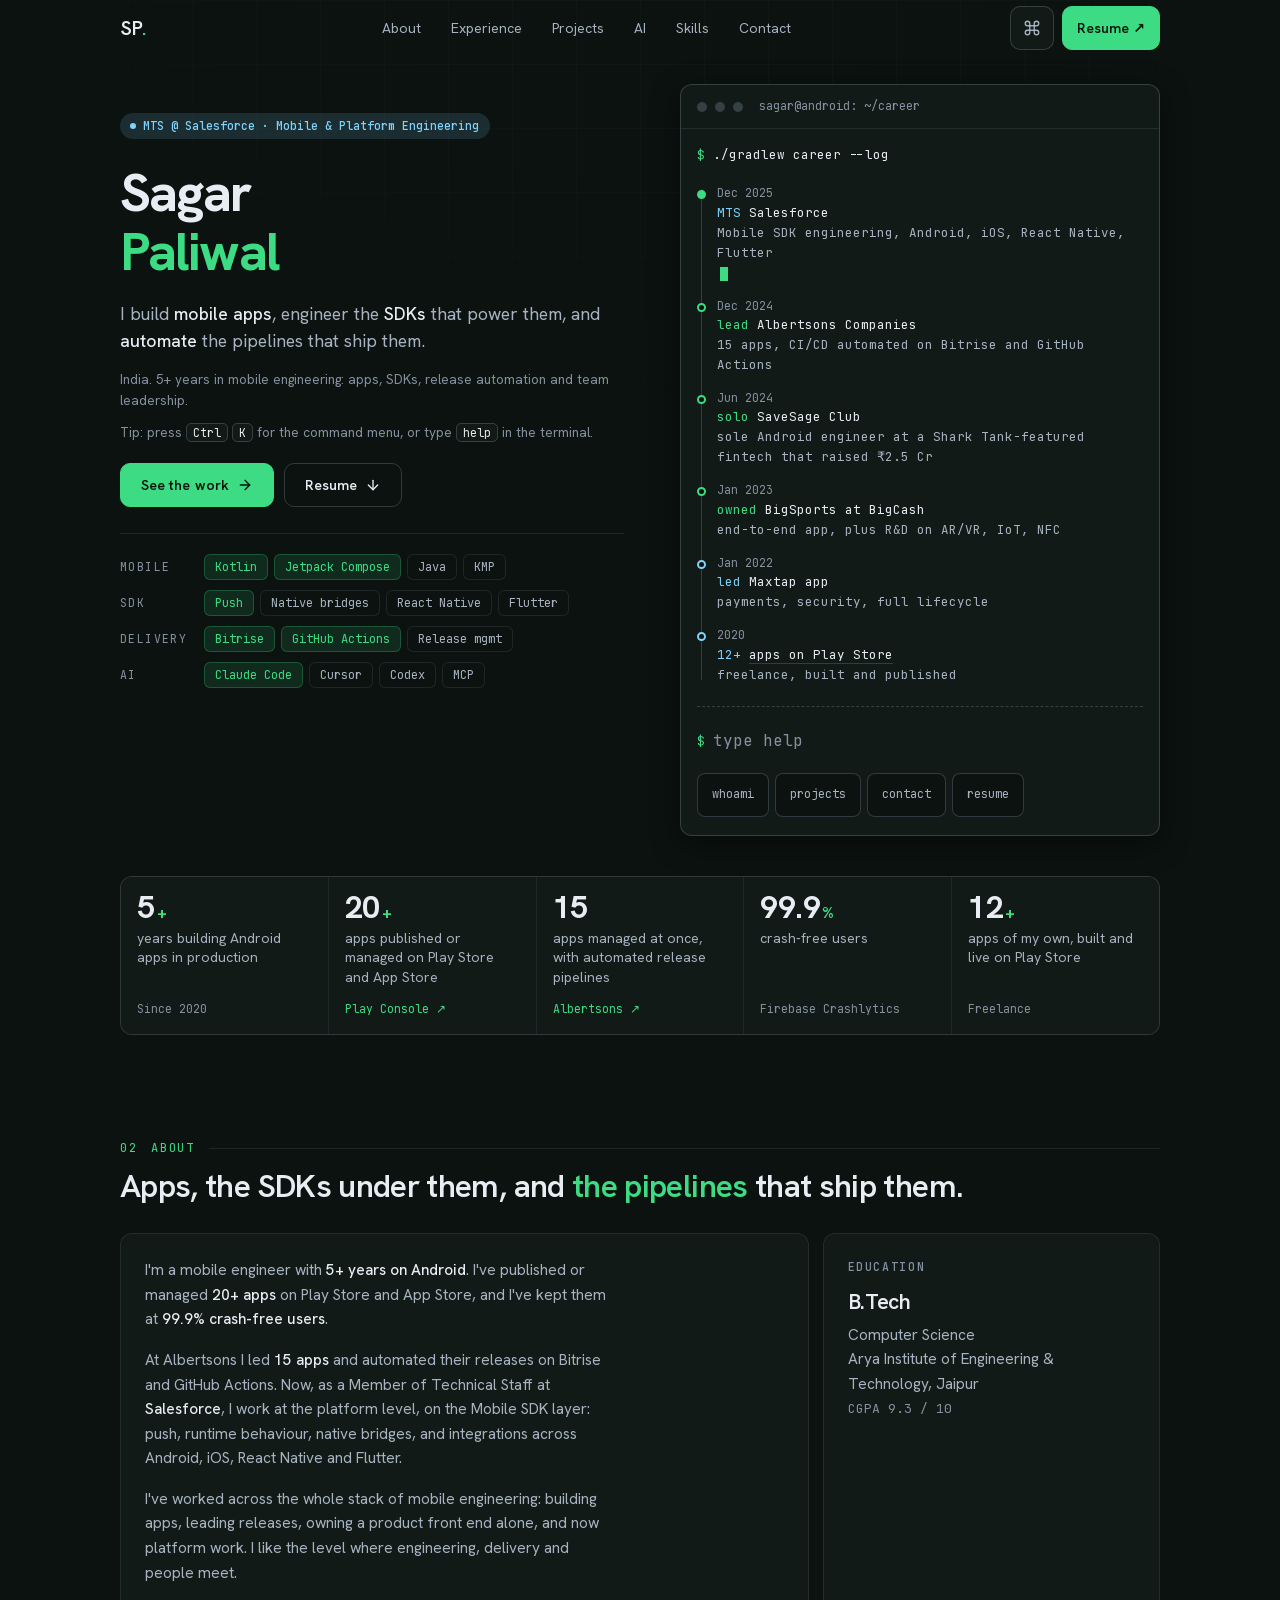
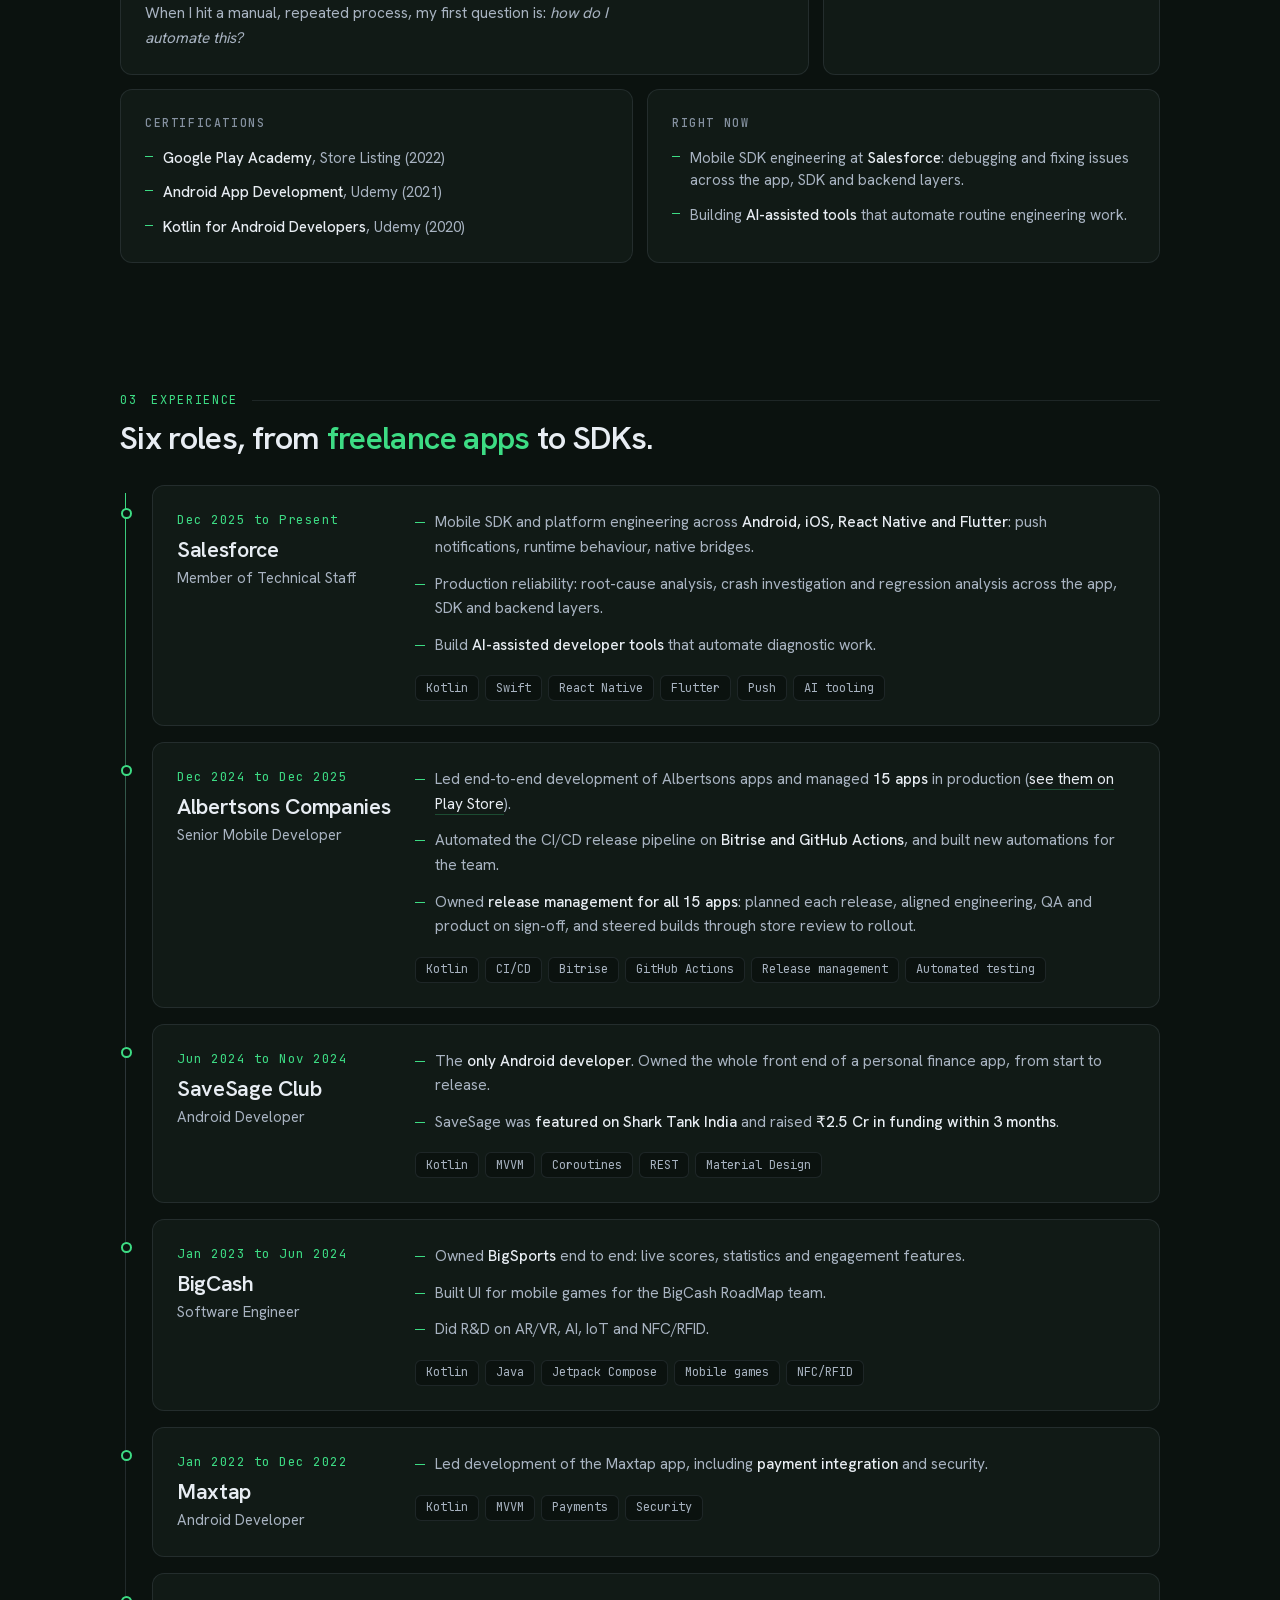
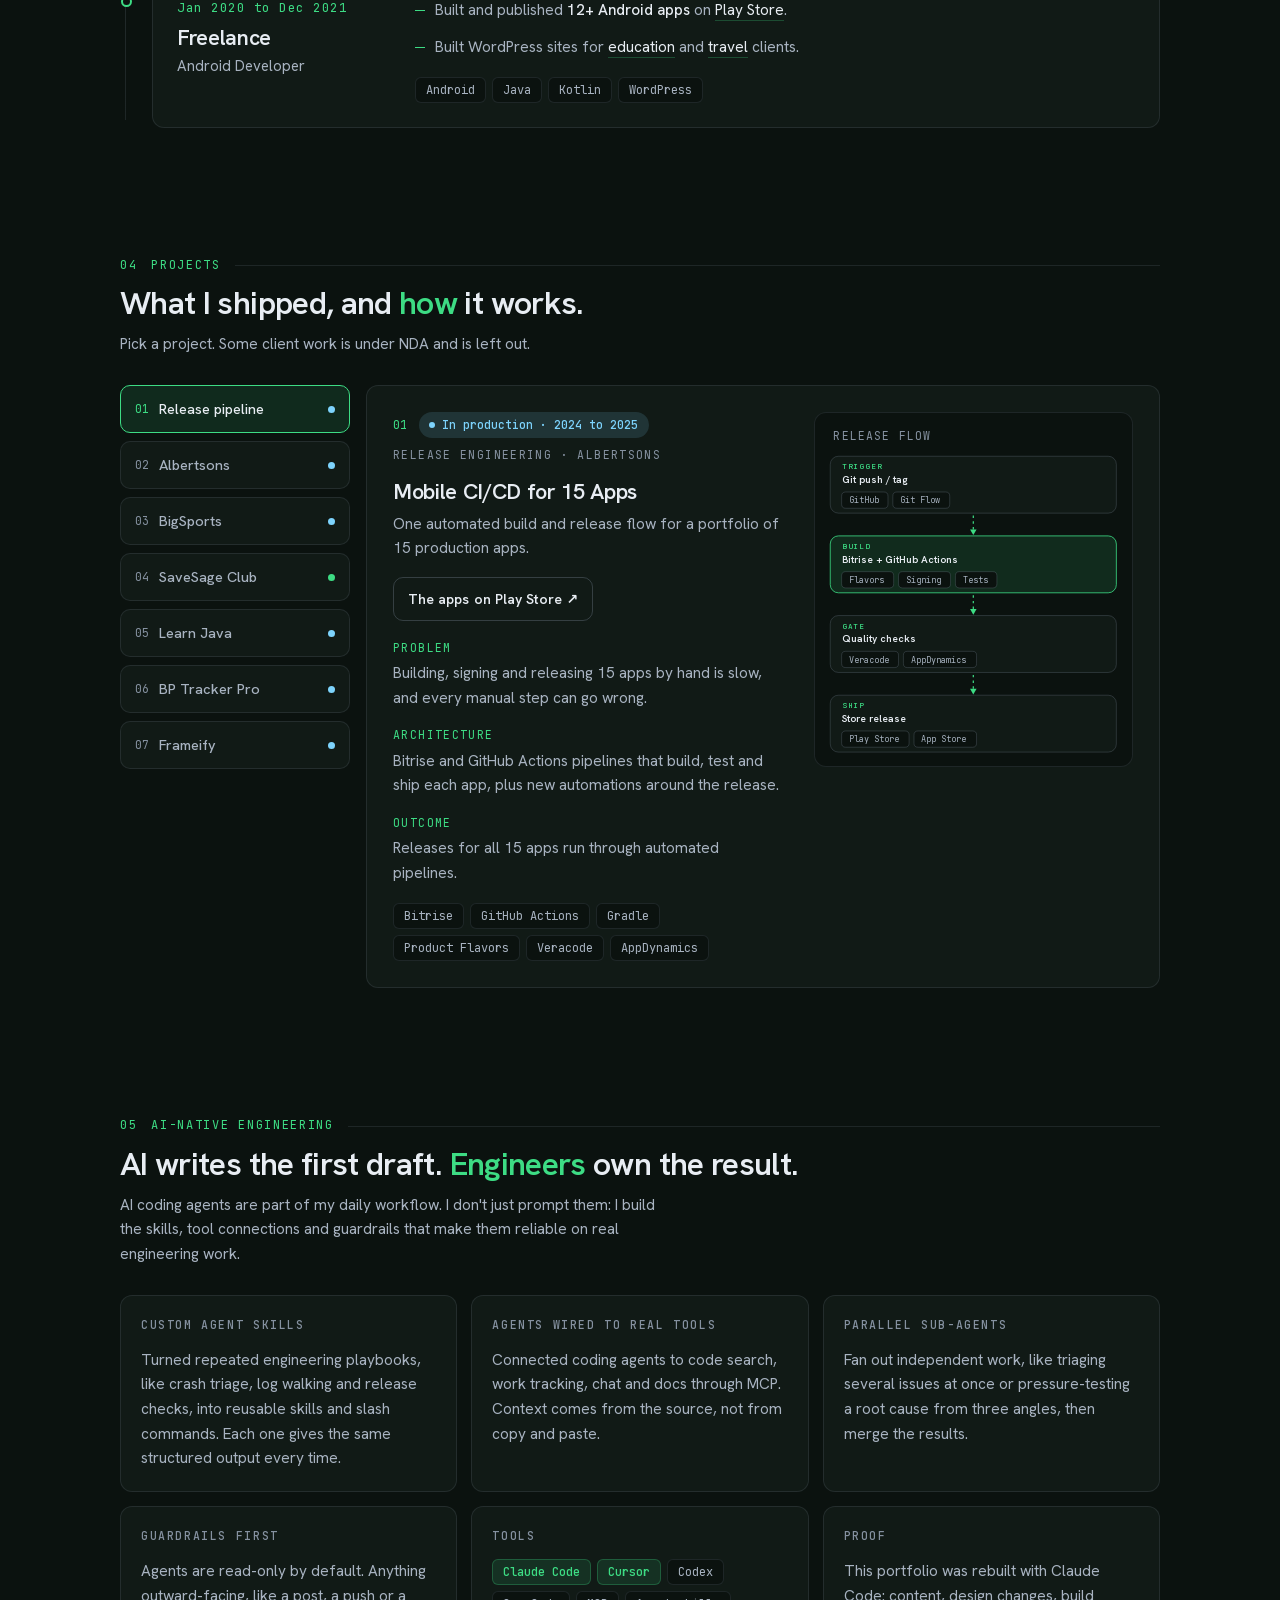
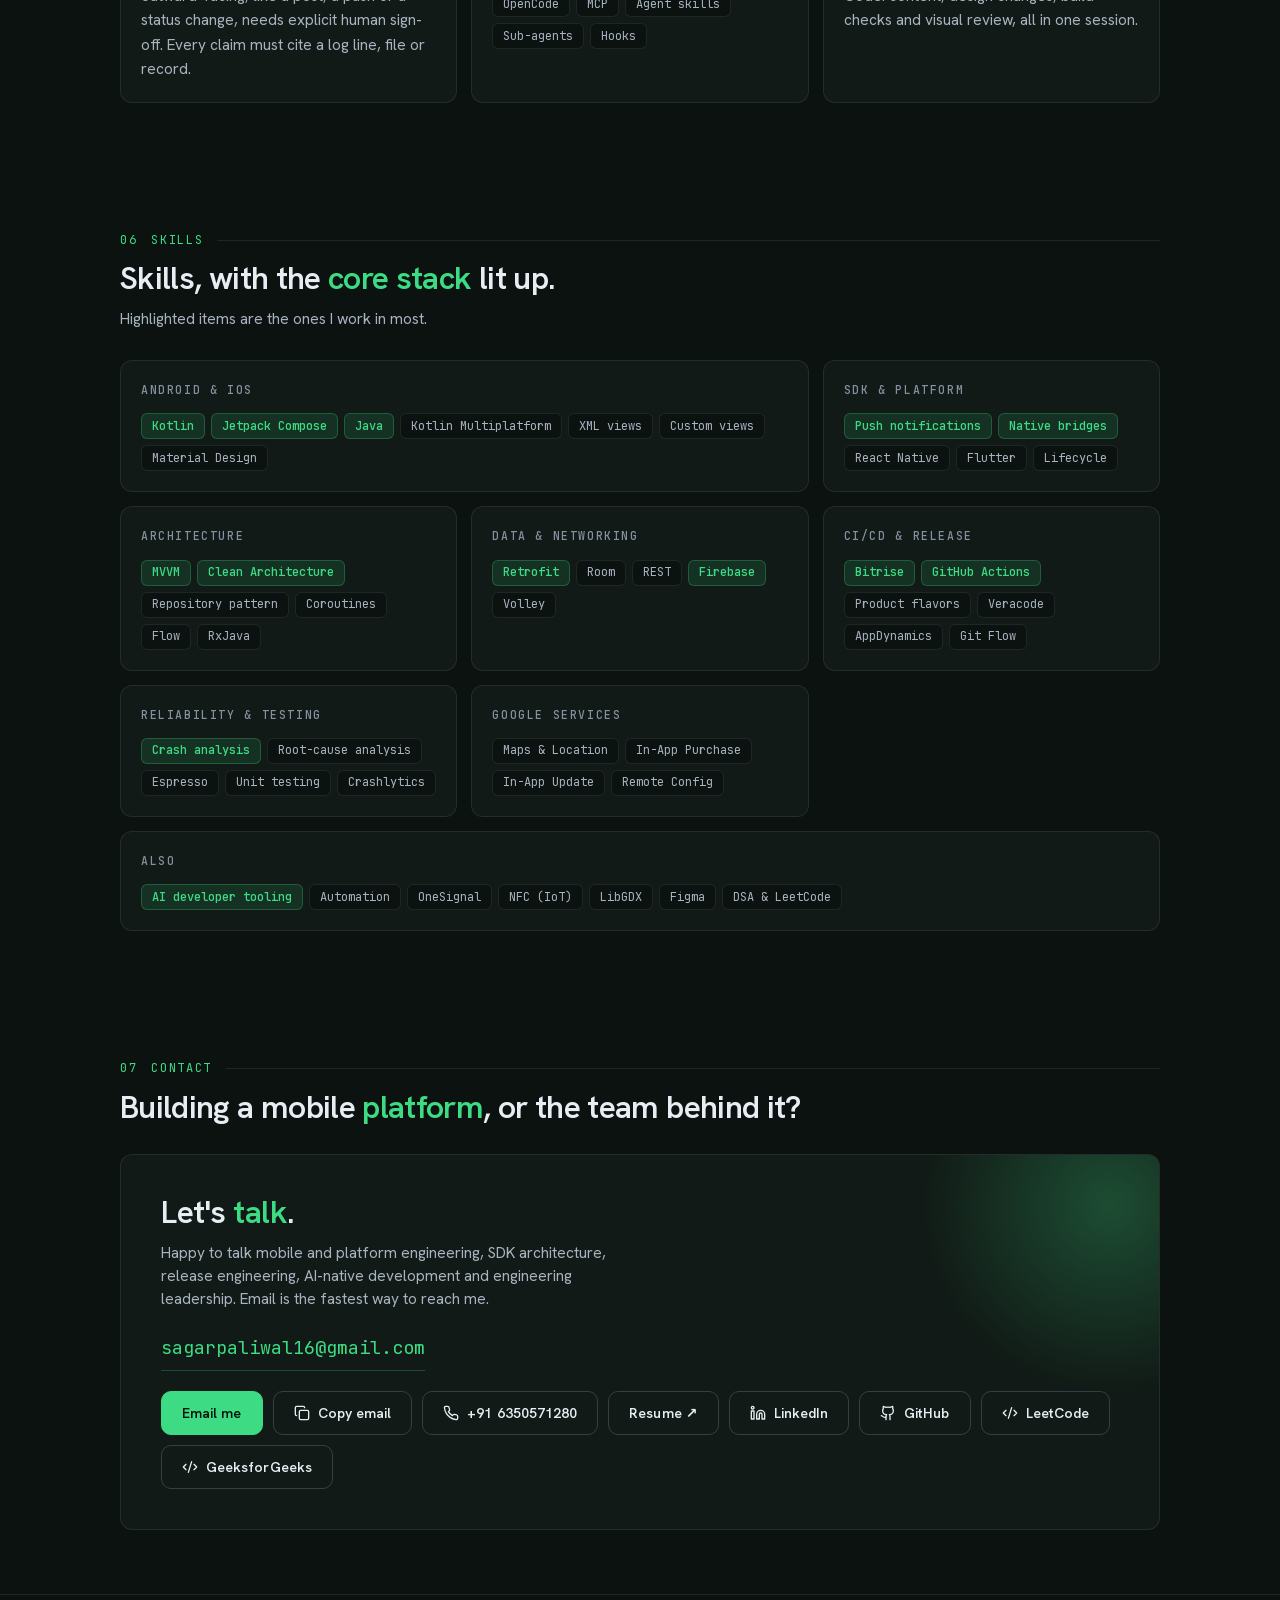
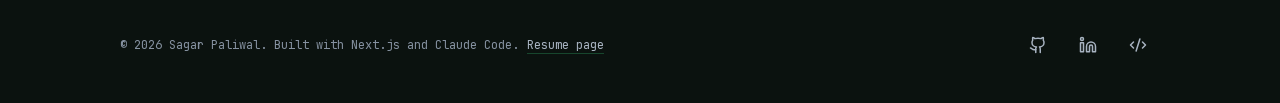
==== commit c8d8b75a: "Publish site sagarpaliwal111/portfolio@a56477d2e3715df87cfae1c28575763cffef44ee" ====
--- a/index.html
+++ b/index.html
@@ -1 +1 @@
-<!DOCTYPE html><html lang="en" class="dark __variable_fd3dff __variable_a3cc63"><head><meta charSet="utf-8"/><meta name="viewport" content="width=device-width, initial-scale=1, viewport-fit=cover"/><link rel="preload" href="/_next/static/media/313510e2713fb214-s.p.woff2" as="font" crossorigin="" type="font/woff2"/><link rel="preload" href="/_next/static/media/558ca1a6aa3cb55e-s.p.woff2" as="font" crossorigin="" type="font/woff2"/><link rel="stylesheet" href="/_next/static/css/bfebde2e531cbcb8.css" crossorigin="" data-precedence="next"/><link rel="preload" as="script" fetchPriority="low" href="/_next/static/chunks/webpack-6226e3e0d04cdab1.js" crossorigin=""/><script src="/_next/static/chunks/fd9d1056-b74db6df6912cd76.js" async="" crossorigin=""></script><script src="/_next/static/chunks/69-42178cd253e9b801.js" async="" crossorigin=""></script><script src="/_next/static/chunks/main-app-b4df05b5a290faa2.js" async="" crossorigin=""></script><script src="/_next/static/chunks/250-4f18ac7f5599d7cb.js" async=""></script><script src="/_next/static/chunks/app/page-3be67ecfe8c6c3e8.js" async=""></script><script src="/_next/static/chunks/app/not-found-3e463604eac4d68f.js" async=""></script><script src="/_next/static/chunks/app/layout-1eb538846985e8c0.js" async=""></script><script src="/_next/static/chunks/app/error-092b7147260980c0.js" async=""></script><script src="/_next/static/chunks/app/global-error-ac0f43093ec55572.js" async=""></script><meta name="theme-color" content="#0b120f"/><title>Sagar Paliwal | Mobile &amp; Platform Engineer</title><meta name="description" content="Member of Technical Staff at Salesforce. Mobile and platform engineer: 5+ years, 20+ apps shipped, 99.9% crash-free, release management for 15 apps, and AI-native engineering with Claude Code."/><meta name="author" content="Sagar Paliwal"/><meta name="keywords" content="Mobile Engineer,Platform Engineering,Android,Mobile SDK,Release Management,AI-native engineering,Claude Code,Kotlin,Jetpack Compose,CI/CD,Bitrise,Salesforce,Sagar Paliwal"/><meta name="robots" content="index, follow"/><meta property="og:title" content="Sagar Paliwal | Mobile &amp; Platform Engineer"/><meta property="og:description" content="Member of Technical Staff at Salesforce. Mobile and platform engineer: 5+ years, 20+ apps shipped, 99.9% crash-free, release management for 15 apps, and AI-native engineering with Claude Code."/><meta property="og:site_name" content="Sagar Paliwal"/><meta property="og:locale" content="en_IN"/><meta property="og:image:alt" content="Sagar Paliwal, Android and Mobile SDK Engineer"/><meta property="og:image:type" content="image/png"/><meta property="og:image" content="https://sagarpaliwal111.github.io/opengraph-image?fe7928e5c1180e8b"/><meta property="og:image:width" content="1200"/><meta property="og:image:height" content="630"/><meta property="og:type" content="website"/><meta name="twitter:card" content="summary_large_image"/><meta name="twitter:title" content="Sagar Paliwal | Mobile &amp; Platform Engineer"/><meta name="twitter:description" content="Member of Technical Staff at Salesforce. Mobile and platform engineer: 5+ years, 20+ apps shipped, 99.9% crash-free, release management for 15 apps, and AI-native engineering with Claude Code."/><meta name="twitter:image:alt" content="Sagar Paliwal, Android and Mobile SDK Engineer"/><meta name="twitter:image:type" content="image/png"/><meta name="twitter:image" content="https://sagarpaliwal111.github.io/twitter-image?6f2205cb3db16831"/><meta name="twitter:image:width" content="1200"/><meta name="twitter:image:height" content="630"/><link rel="icon" href="/icon.svg?e1598b8cc4553a0f" type="image/svg+xml" sizes="any"/><meta name="next-size-adjust"/><script>(function(){var r=document.documentElement;r.classList.remove('light');r.classList.add('dark');})();</script><script src="/_next/static/chunks/polyfills-c67a75d1b6f99dc8.js" crossorigin="" noModule=""></script></head><body><a href="#main-content" class="skip-link">Skip to main content</a><script>!function(){var d=document.documentElement,c=d.classList;c.remove('light','dark');c.add('dark')}()</script><div class="page-bg" aria-hidden="true"></div><div id="cursor-spotlight" aria-hidden="true"></div><div class="progress" aria-hidden="true"></div><header class="nav" data-scrolled="false"><div class="wrap nav-inner"><a href="#hero" class="nav-logo" aria-label="Sagar Paliwal, back to top">SP<span>.</span></a><nav aria-label="Primary" class="nav-links"><a href="#about" class="nav-link">About</a><a href="#experience" class="nav-link">Experience</a><a href="#projects" class="nav-link">Projects</a><a href="#ai" class="nav-link">AI</a><a href="#skills" class="nav-link">Skills</a><a href="#contact" class="nav-link">Contact</a></nav><div class="nav-tools"><button type="button" class="icon-btn" aria-label="Open command menu" title="Command menu (Ctrl K)"><svg xmlns="http://www.w3.org/2000/svg" width="18" height="18" viewBox="0 0 24 24" fill="none" stroke="currentColor" stroke-width="1.8" stroke-linecap="round" stroke-linejoin="round" class="lucide lucide-command " aria-hidden="true"><path d="M15 6v12a3 3 0 1 0 3-3H6a3 3 0 1 0 3 3V6a3 3 0 1 0-3 3h12a3 3 0 1 0-3-3"></path></svg></button><a href="/Sagar_Paliwal_Resume.pdf" target="_blank" rel="noopener noreferrer" class="btn btn--primary btn--sm nav-resume">Resume ↗</a><button type="button" class="icon-btn nav-burger" aria-expanded="false" aria-controls="mobile-menu" aria-label="Open menu"><svg xmlns="http://www.w3.org/2000/svg" width="20" height="20" viewBox="0 0 24 24" fill="none" stroke="currentColor" stroke-width="1.8" stroke-linecap="round" stroke-linejoin="round" class="lucide lucide-menu " aria-hidden="true"><line x1="4" x2="20" y1="12" y2="12"></line><line x1="4" x2="20" y1="6" y2="6"></line><line x1="4" x2="20" y1="18" y2="18"></line></svg></button></div></div></header><main id="main-content"><section id="hero" class="hero"><div class="wrap"><div class="hero-grid"><div style="min-width:0"><p class="pill fade-in" data-status="live" style="margin-bottom:26px">MTS @ Salesforce · Mobile &amp; Platform Engineering</p><h1 class="hero-name"><span class="line"><span>Sagar</span></span><span class="line"><span>Paliwal</span></span></h1><p class="hero-pitch fade-in d1">I build <strong>mobile apps</strong>, engineer the <strong>SDKs</strong> that power them, and <strong>automate</strong> the pipelines that ship them.</p><p class="hero-meta fade-in d2">India. 5+ years in mobile engineering: apps, SDKs, release automation and team leadership.</p><p class="hero-tip fade-in d2" aria-hidden="true">Tip: press <kbd>Ctrl</kbd> <kbd>K</kbd> for the command menu, or type <kbd>help</kbd> in the terminal.</p><div class="hero-cta fade-in d3"><span class="magnetic"><a href="#projects" class="btn btn--primary">See the work <svg xmlns="http://www.w3.org/2000/svg" width="16" height="16" viewBox="0 0 24 24" fill="none" stroke="currentColor" stroke-width="2" stroke-linecap="round" stroke-linejoin="round" class="lucide lucide-arrow-right " aria-hidden="true"><path d="M5 12h14"></path><path d="m12 5 7 7-7 7"></path></svg></a></span><a href="/Sagar_Paliwal_Resume.pdf" target="_blank" rel="noopener noreferrer" class="btn">Resume <svg xmlns="http://www.w3.org/2000/svg" width="16" height="16" viewBox="0 0 24 24" fill="none" stroke="currentColor" stroke-width="2" stroke-linecap="round" stroke-linejoin="round" class="lucide lucide-arrow-down " aria-hidden="true"><path d="M12 5v14"></path><path d="m19 12-7 7-7-7"></path></svg></a></div><dl class="hero-stack fade-in d3"><div><dt>Mobile</dt><dd><span class="chip chip--accent">Kotlin</span><span class="chip chip--accent">Jetpack Compose</span><span class="chip">Java</span><span class="chip">KMP</span></dd></div><div><dt>SDK</dt><dd><span class="chip chip--accent">Push</span><span class="chip">Native bridges</span><span class="chip">React Native</span><span class="chip">Flutter</span></dd></div><div><dt>Delivery</dt><dd><span class="chip chip--accent">Bitrise</span><span class="chip chip--accent">GitHub Actions</span><span class="chip">Release mgmt</span></dd></div><div><dt>AI</dt><dd><span class="chip chip--accent">Claude Code</span><span class="chip">Cursor</span><span class="chip">Codex</span><span class="chip">MCP</span></dd></div></dl></div><figure class="term fade-in d2" aria-label="Career log"><div class="term-bar"><i></i><i></i><i></i><b>sagar@android: ~/career</b></div><div class="term-body"><p class="term-cmd"><span class="p">$</span> ./gradlew career --log</p><ol class="term-log"><li class="term-row" data-kind="now" style="--i:0"><span><span class="term-when">Dec 2025</span><span class="term-what"><span class="ok">MTS</span> Salesforce<span class="sub">Mobile SDK engineering, Android, iOS, React Native, Flutter</span><span class="cursor" aria-hidden="true"></span></span></span></li><li class="term-row" data-kind="ship" style="--i:1"><span><span class="term-when">Dec 2024</span><span class="term-what"><em>lead</em> Albertsons Companies<span class="sub">15 apps, CI/CD automated on Bitrise and GitHub Actions</span></span></span></li><li class="term-row" data-kind="ship" style="--i:2"><span><span class="term-when">Jun 2024</span><span class="term-what"><em>solo</em> SaveSage Club<span class="sub">sole Android engineer at a Shark Tank-featured fintech that raised ₹2.5 Cr</span></span></span></li><li class="term-row" data-kind="ship" style="--i:3"><span><span class="term-when">Jan 2023</span><span class="term-what"><em>owned</em> BigSports at BigCash<span class="sub">end-to-end app, plus R&amp;D on AR/VR, IoT, NFC</span></span></span></li><li class="term-row" data-kind="live" style="--i:4"><span><span class="term-when">Jan 2022</span><span class="term-what"><span class="ok">led</span> Maxtap app<span class="sub">payments, security, full lifecycle</span></span></span></li><li class="term-row" data-kind="live" style="--i:5"><span><span class="term-when">2020</span><span class="term-what"><span class="ok">12+</span> <a href="https://play.google.com/store/apps/developer?id=AppStraa" target="_blank" rel="noopener noreferrer">apps on Play Store</a><span class="sub">freelance, built and published</span></span></span></li></ol></div></figure></div><ul class="evidence fade-in d3" aria-label="Results at a glance"><li class="ev"><span class="ev-num">5<small>+</small></span><span class="ev-label">years building Android apps in production</span><span class="ev-src">Since 2020</span></li><li class="ev"><span class="ev-num">20<small>+</small></span><span class="ev-label">apps published or managed on Play Store and App Store</span><a class="ev-src" href="https://play.google.com/store/apps/developer?id=AppStraa" target="_blank" rel="noopener noreferrer">Play Console<!-- --> ↗</a></li><li class="ev"><span class="ev-num">15</span><span class="ev-label">apps managed at once, with automated release pipelines</span><a class="ev-src" href="https://play.google.com/store/apps/developer?id=Albertsons+Companies,+Inc." target="_blank" rel="noopener noreferrer">Albertsons<!-- --> ↗</a></li><li class="ev"><span class="ev-num">99.9<small>%</small></span><span class="ev-label">crash-free users</span><span class="ev-src">Firebase Crashlytics</span></li><li class="ev"><span class="ev-num">12<small>+</small></span><span class="ev-label">apps of my own, built and live on Play Store</span><span class="ev-src">Freelance</span></li></ul></div></section><section id="about" class="section"><div class="wrap"><header class="sec-head rise"><p class="sec-index"><span>02</span><span>About</span></p><h2 class="sec-title">Apps, the SDKs under them, and <em>the pipelines</em> that ship them.</h2></header><div class="bento"><div class="card b-bio rise"><p>I&#x27;m a mobile engineer with <strong>5+ years on Android</strong>. I&#x27;ve published or managed <strong>20+ apps</strong> on Play Store and App Store, and I&#x27;ve kept them at <strong>99.9% crash-free users</strong>.</p><p>At Albertsons I led <strong>15 apps</strong> and automated their releases on Bitrise and GitHub Actions. Now, as a Member of Technical Staff at <strong>Salesforce</strong>, I work at the platform level, on the Mobile SDK layer: push, runtime behaviour, native bridges, and integrations across Android, iOS, React Native and Flutter.</p><p>I&#x27;ve worked across the whole stack of mobile engineering: building apps, leading releases, owning a product front end alone, and now platform work. I like the level where engineering, delivery and people meet.</p><p>When I hit a manual, repeated process, my first question is: <em>how do I automate this?</em></p></div><div class="card b-edu rise"><h3>Education</h3><p class="stat-big">B.Tech</p><p style="margin-top:10px;color:var(--ink-2)">Computer Science<br/>Arya Institute of Engineering &amp; Technology, Jaipur<br/><span class="mono" style="font-size:13px;color:var(--ink-3)">CGPA 9.3 / 10</span></p></div><div class="card b-rec rise"><h3>Certifications</h3><ul class="plain-list"><li><b>Google Play Academy</b>, Store Listing (2022)</li><li><b>Android App Development</b>, Udemy (2021)</li><li><b>Kotlin for Android Developers</b>, Udemy (2020)</li></ul></div><div class="card b-now rise"><h3>Right now</h3><ul class="plain-list"><li>Mobile SDK engineering at <b>Salesforce</b>: debugging and fixing issues across the app, SDK and backend layers.</li><li>Building <b>AI-assisted tools</b> that automate routine engineering work.</li></ul></div></div></div></section><section id="experience" class="section"><div class="wrap"><header class="sec-head rise"><p class="sec-index"><span>03</span><span>Experience</span></p><h2 class="sec-title">Six roles, from <em>freelance apps</em> to SDKs.</h2></header><div class="timeline"><div class="rail-fill" aria-hidden="true"></div><article class="card role rise"><div><p class="role-when">Dec 2025 to Present</p><h3 class="role-co">Salesforce</h3><p class="role-title">Member of Technical Staff</p></div><div><ul class="role-pts"><li>Mobile SDK and platform engineering across <b>Android, iOS, React Native and Flutter</b>: push notifications, runtime behaviour, native bridges.</li><li>Production reliability: root-cause analysis, crash investigation and regression analysis across the app, SDK and backend layers.</li><li>Build <b>AI-assisted developer tools</b> that automate diagnostic work.</li></ul><div class="chip-row"><span class="chip">Kotlin</span><span class="chip">Swift</span><span class="chip">React Native</span><span class="chip">Flutter</span><span class="chip">Push</span><span class="chip">AI tooling</span></div></div></article><article class="card role rise"><div><p class="role-when">Dec 2024 to Dec 2025</p><h3 class="role-co">Albertsons Companies (via BayOne)</h3><p class="role-title">Senior Mobile Developer</p></div><div><ul class="role-pts"><li>Led end-to-end development of Albertsons apps and managed <b>15 apps</b> in production (<a href="https://play.google.com/store/apps/developer?id=Albertsons+Companies,+Inc." target="_blank" rel="noopener noreferrer" class="link-inline">see them on Play Store</a>).</li><li>Automated the CI/CD release pipeline on <b>Bitrise and GitHub Actions</b>, and built new automations for the team.</li><li>Owned <b>release management for all 15 apps</b>: planned each release, aligned engineering, QA and product on sign-off, and steered builds through store review to rollout.</li></ul><div class="chip-row"><span class="chip">Kotlin</span><span class="chip">CI/CD</span><span class="chip">Bitrise</span><span class="chip">GitHub Actions</span><span class="chip">Release management</span><span class="chip">Automated testing</span></div></div></article><article class="card role rise"><div><p class="role-when">Jun 2024 to Nov 2024</p><h3 class="role-co">SaveSage Club</h3><p class="role-title">Android Developer</p></div><div><ul class="role-pts"><li>The <b>only Android developer</b>. Owned the whole front end of a personal finance app, from start to release.</li><li>SaveSage was <b>featured on Shark Tank India</b> and raised <b>₹2.5 Cr in funding within 3 months</b>.</li></ul><div class="chip-row"><span class="chip">Kotlin</span><span class="chip">MVVM</span><span class="chip">Coroutines</span><span class="chip">REST</span><span class="chip">Material Design</span></div></div></article><article class="card role rise"><div><p class="role-when">Jan 2023 to Jun 2024</p><h3 class="role-co">BigCash</h3><p class="role-title">Software Engineer</p></div><div><ul class="role-pts"><li>Owned <b>BigSports</b> end to end: live scores, statistics and engagement features.</li><li>Built UI for mobile games for the BigCash RoadMap team.</li><li>Did R&amp;D on AR/VR, AI, IoT and NFC/RFID.</li></ul><div class="chip-row"><span class="chip">Kotlin</span><span class="chip">Java</span><span class="chip">Jetpack Compose</span><span class="chip">Mobile games</span><span class="chip">NFC/RFID</span></div></div></article><article class="card role rise"><div><p class="role-when">Jan 2022 to Dec 2022</p><h3 class="role-co">Maxtap</h3><p class="role-title">Android Developer</p></div><div><ul class="role-pts"><li>Led development of the Maxtap app, including <b>payment integration</b> and security.</li></ul><div class="chip-row"><span class="chip">Kotlin</span><span class="chip">MVVM</span><span class="chip">Payments</span><span class="chip">Security</span></div></div></article><article class="card role rise"><div><p class="role-when">Jan 2020 to Dec 2021</p><h3 class="role-co">Freelance</h3><p class="role-title">Android Developer</p></div><div><ul class="role-pts"><li>Built and published <b>12+ Android apps</b> on <a href="https://play.google.com/store/apps/developer?id=AppStraa" target="_blank" rel="noopener noreferrer" class="link-inline">Play Store</a>.</li><li>Built WordPress sites for <a href="http://developersdome.com/" target="_blank" rel="noopener noreferrer" class="link-inline">education</a> and <a href="http://theudaipurstore.com/" target="_blank" rel="noopener noreferrer" class="link-inline">travel</a> clients.</li></ul><div class="chip-row"><span class="chip">Android</span><span class="chip">Java</span><span class="chip">Kotlin</span><span class="chip">WordPress</span></div></div></article></div></div></section><section id="projects" class="section"><div class="wrap"><header class="sec-head rise"><p class="sec-index"><span>04</span><span>Projects</span></p><h2 class="sec-title">What I shipped, and <em>how</em> it works.</h2><p class="sec-lede">Pick a project. Some client work is under NDA and is left out.</p></header><div class="explorer rise" role="radiogroup" aria-label="Choose a project"><input type="radio" id="pj-0" class="pj-radio" aria-label="Mobile CI/CD for 15 Apps" name="project" checked=""/><input type="radio" id="pj-1" class="pj-radio" aria-label="Albertsons Delivery &amp; Pickup" name="project"/><input type="radio" id="pj-2" class="pj-radio" aria-label="BigSports" name="project"/><input type="radio" id="pj-3" class="pj-radio" aria-label="SaveSage Club" name="project"/><input type="radio" id="pj-4" class="pj-radio" aria-label="Learn Java App" name="project"/><input type="radio" id="pj-5" class="pj-radio" aria-label="Blood Pressure Tracker Pro" name="project"/><input type="radio" id="pj-6" class="pj-radio" aria-label="Frameify: Suvichar App" name="project"/><div class="pj-list"><label for="pj-0" class="pj-tab"><span class="pj-tab-num">01</span><span class="pj-tab-name">Release pipeline</span><span class="pj-dot" data-status="live" aria-hidden="true"></span></label><label for="pj-1" class="pj-tab"><span class="pj-tab-num">02</span><span class="pj-tab-name">Albertsons</span><span class="pj-dot" data-status="live" aria-hidden="true"></span></label><label for="pj-2" class="pj-tab"><span class="pj-tab-num">03</span><span class="pj-tab-name">BigSports</span><span class="pj-dot" data-status="live" aria-hidden="true"></span></label><label for="pj-3" class="pj-tab"><span class="pj-tab-num">04</span><span class="pj-tab-name">SaveSage Club</span><span class="pj-dot" data-status="shipped" aria-hidden="true"></span></label><label for="pj-4" class="pj-tab"><span class="pj-tab-num">05</span><span class="pj-tab-name">Learn Java</span><span class="pj-dot" data-status="live" aria-hidden="true"></span></label><label for="pj-5" class="pj-tab"><span class="pj-tab-num">06</span><span class="pj-tab-name">BP Tracker Pro</span><span class="pj-dot" data-status="live" aria-hidden="true"></span></label><label for="pj-6" class="pj-tab"><span class="pj-tab-num">07</span><span class="pj-tab-name">Frameify</span><span class="pj-dot" data-status="live" aria-hidden="true"></span></label></div><div class="card pj-panels"><article id="pj-panel-0" class="pj-panel pj-panel--diagram" aria-label="Mobile CI/CD for 15 Apps"><div><div class="case-meta"><span class="case-num">01</span><span class="pill" data-status="live">In production<!-- --> · <!-- -->2024 to 2025</span><span class="eyebrow">Release engineering · Albertsons</span></div><h3 class="pj-title">Mobile CI/CD for 15 Apps</h3><p class="case-tag">One automated build and release flow for a portfolio of 15 production apps.</p><div class="chip-row" style="margin-top:16px"><a href="https://play.google.com/store/apps/developer?id=Albertsons+Companies,+Inc." target="_blank" rel="noopener noreferrer" class="btn btn--sm">The apps on Play Store<!-- --> ↗</a></div><dl class="pj-facts"><div><dt>Problem</dt><dd>Building, signing and releasing 15 apps by hand is slow, and every manual step can go wrong.</dd></div><div><dt>Architecture</dt><dd>Bitrise and GitHub Actions pipelines that build, test and ship each app, plus new automations around the release.</dd></div><div><dt>Outcome</dt><dd>Releases for all 15 apps run through automated pipelines.</dd></div></dl><div class="chip-row" style="margin-top:18px"><span class="chip">Bitrise</span><span class="chip">GitHub Actions</span><span class="chip">Gradle</span><span class="chip">Product Flavors</span><span class="chip">Veracode</span><span class="chip">AppDynamics</span></div></div><figure class="diagram"><figcaption>Release flow</figcaption><svg viewBox="0 0 360 372" role="img" aria-label="Release flow: Git push / tag (GitHub, Git Flow), then Bitrise + GitHub Actions (Flavors, Signing, Tests), then Quality checks (Veracode, AppDynamics), then Store release (Play Store, App Store)"><g><rect class="dg-layer" x="4" y="4" width="352" height="70" rx="10"></rect><text class="dg-label" x="18" y="20">TRIGGER</text><text class="dg-title" x="18" y="37">Git push / tag</text><g transform="translate(18, 48)"><rect class="dg-pill" width="57" height="20" rx="5"></rect><text class="dg-item" x="9" y="14">GitHub</text></g><g transform="translate(81, 48)"><rect class="dg-pill" width="70" height="20" rx="5"></rect><text class="dg-item" x="9" y="14">Git Flow</text></g><g><line class="dg-arrow dg-flow" x1="180" y1="77" x2="180" y2="95"></line><path class="dg-head" d="M 176 94 L 184 94 L 180 101 Z"></path></g></g><g><rect class="dg-layer dg-layer--hot" x="4" y="102" width="352" height="70" rx="10"></rect><text class="dg-label" x="18" y="118">BUILD</text><text class="dg-title" x="18" y="135">Bitrise + GitHub Actions</text><g transform="translate(18, 146)"><rect class="dg-pill" width="64" height="20" rx="5"></rect><text class="dg-item" x="9" y="14">Flavors</text></g><g transform="translate(88, 146)"><rect class="dg-pill" width="64" height="20" rx="5"></rect><text class="dg-item" x="9" y="14">Signing</text></g><g transform="translate(158, 146)"><rect class="dg-pill" width="51" height="20" rx="5"></rect><text class="dg-item" x="9" y="14">Tests</text></g><g><line class="dg-arrow dg-flow" x1="180" y1="175" x2="180" y2="193"></line><path class="dg-head" d="M 176 192 L 184 192 L 180 199 Z"></path></g></g><g><rect class="dg-layer" x="4" y="200" width="352" height="70" rx="10"></rect><text class="dg-label" x="18" y="216">GATE</text><text class="dg-title" x="18" y="233">Quality checks</text><g transform="translate(18, 244)"><rect class="dg-pill" width="70" height="20" rx="5"></rect><text class="dg-item" x="9" y="14">Veracode</text></g><g transform="translate(94, 244)"><rect class="dg-pill" width="90" height="20" rx="5"></rect><text class="dg-item" x="9" y="14">AppDynamics</text></g><g><line class="dg-arrow dg-flow" x1="180" y1="273" x2="180" y2="291"></line><path class="dg-head" d="M 176 290 L 184 290 L 180 297 Z"></path></g></g><g><rect class="dg-layer" x="4" y="298" width="352" height="70" rx="10"></rect><text class="dg-label" x="18" y="314">SHIP</text><text class="dg-title" x="18" y="331">Store release</text><g transform="translate(18, 342)"><rect class="dg-pill" width="83" height="20" rx="5"></rect><text class="dg-item" x="9" y="14">Play Store</text></g><g transform="translate(107, 342)"><rect class="dg-pill" width="77" height="20" rx="5"></rect><text class="dg-item" x="9" y="14">App Store</text></g></g></svg></figure></article><article id="pj-panel-1" class="pj-panel" aria-label="Albertsons Delivery &amp; Pickup"><div><div class="case-meta"><span class="case-num">02</span><span class="pill" data-status="live">Live<!-- --> · <!-- -->Play Store</span><span class="eyebrow">Retail · Grocery</span></div><h3 class="pj-title">Albertsons Delivery &amp; Pickup</h3><p class="case-tag">Grocery delivery and pickup app. I was the lead developer.</p><div class="chip-row" style="margin-top:16px"><a href="https://play.google.com/store/apps/details?id=com.safeway.client.android.albertsons" target="_blank" rel="noopener noreferrer" class="btn btn--primary btn--sm"><svg xmlns="http://www.w3.org/2000/svg" width="15" height="15" viewBox="0 0 24 24" fill="none" stroke="currentColor" stroke-width="2" stroke-linecap="round" stroke-linejoin="round" class="lucide lucide-external-link " aria-hidden="true"><path d="M15 3h6v6"></path><path d="M10 14 21 3"></path><path d="M18 13v6a2 2 0 0 1-2 2H5a2 2 0 0 1-2-2V8a2 2 0 0 1 2-2h6"></path></svg> Install</a></div><dl class="pj-facts"><div><dt>Problem</dt><dd>Customers order groceries for delivery or pickup from their phones.</dd></div><div><dt>Architecture</dt><dd>Kotlin and MVVM, with releases on automated CI/CD.</dd></div><div><dt>Outcome</dt><dd>Lead developer on a live retail app.</dd></div></dl><div class="chip-row" style="margin-top:18px"><span class="chip">Kotlin</span><span class="chip">MVVM</span><span class="chip">CI/CD</span></div></div></article><article id="pj-panel-2" class="pj-panel pj-panel--diagram" aria-label="BigSports"><div><div class="case-meta"><span class="case-num">03</span><span class="pill" data-status="live">Live<!-- --> · <!-- -->2023 to 2024</span><span class="eyebrow">Sports · BigCash</span></div><h3 class="pj-title">BigSports</h3><p class="case-tag">Live scores, stats and engagement features. I owned the app end to end.</p><dl class="pj-facts"><div><dt>Problem</dt><dd>Sports fans want live scores and stats in one place.</dd></div><div><dt>Architecture</dt><dd>Kotlin and Jetpack Compose over REST APIs.</dd></div><div><dt>Outcome</dt><dd>Owned development and ongoing releases.</dd></div></dl><div class="chip-row" style="margin-top:18px"><span class="chip">Kotlin</span><span class="chip">Jetpack Compose</span><span class="chip">REST API</span></div></div><figure class="diagram"><figcaption>App architecture</figcaption><svg viewBox="0 0 360 342" role="img" aria-label="App architecture: Jetpack Compose (Live scores, Stats), then ViewModel + Flow (MVVM), then Repository (Retrofit, Room), then REST API"><g><rect class="dg-layer" x="4" y="4" width="352" height="70" rx="10"></rect><text class="dg-label" x="18" y="20">UI</text><text class="dg-title" x="18" y="37">Jetpack Compose</text><g transform="translate(18, 48)"><rect class="dg-pill" width="90" height="20" rx="5"></rect><text class="dg-item" x="9" y="14">Live scores</text></g><g transform="translate(114, 48)"><rect class="dg-pill" width="51" height="20" rx="5"></rect><text class="dg-item" x="9" y="14">Stats</text></g><g><line class="dg-arrow dg-flow" x1="180" y1="77" x2="180" y2="95"></line><path class="dg-head" d="M 176 94 L 184 94 L 180 101 Z"></path></g></g><g><rect class="dg-layer dg-layer--hot" x="4" y="102" width="352" height="70" rx="10"></rect><text class="dg-label" x="18" y="118">STATE</text><text class="dg-title" x="18" y="135">ViewModel + Flow</text><g transform="translate(18, 146)"><rect class="dg-pill" width="44" height="20" rx="5"></rect><text class="dg-item" x="9" y="14">MVVM</text></g><g><line class="dg-arrow dg-flow" x1="180" y1="175" x2="180" y2="193"></line><path class="dg-head" d="M 176 192 L 184 192 L 180 199 Z"></path></g></g><g><rect class="dg-layer" x="4" y="200" width="352" height="70" rx="10"></rect><text class="dg-label" x="18" y="216">DATA</text><text class="dg-title" x="18" y="233">Repository</text><g transform="translate(18, 244)"><rect class="dg-pill" width="70" height="20" rx="5"></rect><text class="dg-item" x="9" y="14">Retrofit</text></g><g transform="translate(94, 244)"><rect class="dg-pill" width="44" height="20" rx="5"></rect><text class="dg-item" x="9" y="14">Room</text></g><g><line class="dg-arrow dg-flow" x1="180" y1="273" x2="180" y2="291"></line><path class="dg-head" d="M 176 290 L 184 290 L 180 297 Z"></path></g></g><g><rect class="dg-layer" x="4" y="298" width="352" height="40" rx="10"></rect><text class="dg-label" x="18" y="314">BACKEND</text><text class="dg-title" x="18" y="331">REST API</text></g></svg></figure></article><article id="pj-panel-3" class="pj-panel" aria-label="SaveSage Club"><div><div class="case-meta"><span class="case-num">04</span><span class="pill" data-status="shipped">Shipped<!-- --> · <!-- -->2024</span><span class="eyebrow">Fintech · Shark Tank India</span></div><h3 class="pj-title">SaveSage Club</h3><p class="case-tag">Budgets, savings goals and investment insights. Built as the only Android developer.</p><div class="chip-row" style="margin-top:16px"><a href="https://play.google.com/store/apps/details?id=com.savesage.club" target="_blank" rel="noopener noreferrer" class="btn btn--primary btn--sm"><svg xmlns="http://www.w3.org/2000/svg" width="15" height="15" viewBox="0 0 24 24" fill="none" stroke="currentColor" stroke-width="2" stroke-linecap="round" stroke-linejoin="round" class="lucide lucide-external-link " aria-hidden="true"><path d="M15 3h6v6"></path><path d="M10 14 21 3"></path><path d="M18 13v6a2 2 0 0 1-2 2H5a2 2 0 0 1-2-2V8a2 2 0 0 1 2-2h6"></path></svg> Install</a></div><dl class="pj-facts"><div><dt>Problem</dt><dd>Help people manage budgets, savings goals and investments.</dd></div><div><dt>Architecture</dt><dd>Kotlin, MVVM and Coroutines over REST.</dd></div><div><dt>Outcome</dt><dd>I built the whole Android front end alone. The company was featured on Shark Tank India and raised ₹2.5 Cr in funding within 3 months.</dd></div></dl><div class="chip-row" style="margin-top:18px"><span class="chip">Kotlin</span><span class="chip">MVVM</span><span class="chip">Coroutines</span><span class="chip">REST API</span><span class="chip">Material Design</span></div></div></article><article id="pj-panel-4" class="pj-panel" aria-label="Learn Java App"><div><div class="case-meta"><span class="case-num">05</span><span class="pill" data-status="live">Live<!-- --> · <!-- -->Play Store</span><span class="eyebrow">Education · Personal</span></div><h3 class="pj-title">Learn Java App</h3><p class="case-tag">Free Java tutorials with a built-in online compiler.</p><div class="chip-row" style="margin-top:16px"><a href="https://play.google.com/store/apps/details?id=com.sagarpaliwal.learnjavalanguage" target="_blank" rel="noopener noreferrer" class="btn btn--primary btn--sm"><svg xmlns="http://www.w3.org/2000/svg" width="15" height="15" viewBox="0 0 24 24" fill="none" stroke="currentColor" stroke-width="2" stroke-linecap="round" stroke-linejoin="round" class="lucide lucide-external-link " aria-hidden="true"><path d="M15 3h6v6"></path><path d="M10 14 21 3"></path><path d="M18 13v6a2 2 0 0 1-2 2H5a2 2 0 0 1-2-2V8a2 2 0 0 1 2-2h6"></path></svg> Install</a></div><dl class="pj-facts"><div><dt>Problem</dt><dd>Learners need lessons and a place to run code, on their phone.</dd></div><div><dt>Architecture</dt><dd>Step-by-step lessons, with an online compiler for real-time practice.</dd></div><div><dt>Outcome</dt><dd>Live on Play Store.</dd></div></dl><div class="chip-row" style="margin-top:18px"><span class="chip">Kotlin</span><span class="chip">Java</span></div></div></article><article id="pj-panel-5" class="pj-panel" aria-label="Blood Pressure Tracker Pro"><div><div class="case-meta"><span class="case-num">06</span><span class="pill" data-status="live">Live<!-- --> · <!-- -->Play Store</span><span class="eyebrow">Health · Personal</span></div><h3 class="pj-title">Blood Pressure Tracker Pro</h3><p class="case-tag">Log systolic, diastolic and pulse readings, and watch the trends.</p><dl class="pj-facts"><div><dt>Problem</dt><dd>People with high blood pressure need a simple log they will keep using.</dd></div><div><dt>Architecture</dt><dd>Readings with tags, and interactive trend charts.</dd></div><div><dt>Outcome</dt><dd>Live on Play Store.</dd></div></dl><div class="chip-row" style="margin-top:18px"><span class="chip">Kotlin</span><span class="chip">Charts</span><span class="chip">Room</span></div></div></article><article id="pj-panel-6" class="pj-panel" aria-label="Frameify: Suvichar App"><div><div class="case-meta"><span class="case-num">07</span><span class="pill" data-status="live">Live<!-- --> · <!-- -->Play Store</span><span class="eyebrow">Image processing · Personal</span></div><h3 class="pj-title">Frameify: Suvichar App</h3><p class="case-tag">Put your photo, name and title on shareable quote frames.</p><dl class="pj-facts"><div><dt>Problem</dt><dd>Users want personalised quote posters without a design tool.</dd></div><div><dt>Architecture</dt><dd>Custom frame templates and on-device image processing.</dd></div><div><dt>Outcome</dt><dd>Live on Play Store.</dd></div></dl><div class="chip-row" style="margin-top:18px"><span class="chip">Kotlin</span><span class="chip">Image processing</span><span class="chip">Custom views</span></div></div></article></div></div></div></section><section id="ai" class="section"><div class="wrap"><header class="sec-head rise"><p class="sec-index"><span>05</span><span>AI-native engineering</span></p><h2 class="sec-title">AI writes the first draft. <em>Engineers</em> own the result.</h2><p class="sec-lede">AI coding agents are part of my daily workflow. I don&#x27;t just prompt them: I build the skills, tool connections and guardrails that make them reliable on real engineering work.</p></header><div class="skill-grid"><div class="card rise"><h3>Custom agent skills</h3><p style="color:var(--ink-2);line-height:1.6">Turned repeated engineering playbooks, like crash triage, log walking and release checks, into reusable skills and slash commands. Each one gives the same structured output every time.</p></div><div class="card rise"><h3>Agents wired to real tools</h3><p style="color:var(--ink-2);line-height:1.6">Connected coding agents to code search, work tracking, chat and docs through MCP. Context comes from the source, not from copy and paste.</p></div><div class="card rise"><h3>Parallel sub-agents</h3><p style="color:var(--ink-2);line-height:1.6">Fan out independent work, like triaging several issues at once or pressure-testing a root cause from three angles, then merge the results.</p></div><div class="card rise"><h3>Guardrails first</h3><p style="color:var(--ink-2);line-height:1.6">Agents are read-only by default. Anything outward-facing, like a post, a push or a status change, needs explicit human sign-off. Every claim must cite a log line, file or record.</p></div><div class="card rise"><h3>Tools</h3><ul class="chip-row"><li class="chip chip--accent">Claude Code</li><li class="chip chip--accent">Cursor</li><li class="chip">Codex</li><li class="chip">OpenCode</li><li class="chip">MCP</li><li class="chip">Agent skills</li><li class="chip">Sub-agents</li><li class="chip">Hooks</li></ul></div><div class="card rise"><h3>Proof</h3><p style="color:var(--ink-2);line-height:1.6">This portfolio was rebuilt with Claude Code: content, design changes, build checks and visual review, all in one session.</p></div></div></div></section><section id="skills" class="section"><div class="wrap"><header class="sec-head rise"><p class="sec-index"><span>06</span><span>Skills</span></p><h2 class="sec-title">Skills, with the <em>core stack</em> lit up.</h2><p class="sec-lede">Highlighted items are the ones I work in most.</p></header><div class="skill-grid"><div class="card rise skill-wide"><h3>Android &amp; iOS</h3><ul class="chip-row"><li class="chip chip--accent">Kotlin</li><li class="chip chip--accent">Jetpack Compose</li><li class="chip chip--accent">Java</li><li class="chip">Kotlin Multiplatform</li><li class="chip">XML views</li><li class="chip">Custom views</li><li class="chip">Material Design</li></ul></div><div class="card rise"><h3>SDK &amp; platform</h3><ul class="chip-row"><li class="chip chip--accent">Push notifications</li><li class="chip chip--accent">Native bridges</li><li class="chip">React Native</li><li class="chip">Flutter</li><li class="chip">Lifecycle</li></ul></div><div class="card rise"><h3>Architecture</h3><ul class="chip-row"><li class="chip chip--accent">MVVM</li><li class="chip chip--accent">Clean Architecture</li><li class="chip">Repository pattern</li><li class="chip">Coroutines</li><li class="chip">Flow</li><li class="chip">RxJava</li></ul></div><div class="card rise"><h3>Data &amp; networking</h3><ul class="chip-row"><li class="chip chip--accent">Retrofit</li><li class="chip">Room</li><li class="chip">REST</li><li class="chip chip--accent">Firebase</li><li class="chip">Volley</li></ul></div><div class="card rise"><h3>CI/CD &amp; release</h3><ul class="chip-row"><li class="chip chip--accent">Bitrise</li><li class="chip chip--accent">GitHub Actions</li><li class="chip">Product flavors</li><li class="chip">Veracode</li><li class="chip">AppDynamics</li><li class="chip">Git Flow</li></ul></div><div class="card rise"><h3>Reliability &amp; testing</h3><ul class="chip-row"><li class="chip chip--accent">Crash analysis</li><li class="chip">Root-cause analysis</li><li class="chip">Espresso</li><li class="chip">Unit testing</li><li class="chip">Crashlytics</li></ul></div><div class="card rise"><h3>Google services</h3><ul class="chip-row"><li class="chip">Maps &amp; Location</li><li class="chip">In-App Purchase</li><li class="chip">In-App Update</li><li class="chip">Remote Config</li></ul></div><div class="card rise skill-full"><h3>Also</h3><ul class="chip-row"><li class="chip chip--accent">AI developer tooling</li><li class="chip">Automation</li><li class="chip">OneSignal</li><li class="chip">NFC (IoT)</li><li class="chip">LibGDX</li><li class="chip">Figma</li><li class="chip">DSA &amp; LeetCode</li></ul></div></div></div></section><section id="contact" class="section"><div class="wrap"><header class="sec-head rise"><p class="sec-index"><span>07</span><span>Contact</span></p><h2 class="sec-title">Building a mobile <em>platform</em>, or the team behind it?</h2></header><div class="card contact rise"><h2>Let&#x27;s <em>talk</em>.</h2><p>Happy to talk mobile and platform engineering, SDK architecture, release engineering, AI-native development and engineering leadership. Email is the fastest way to reach me.</p><a href="mailto:sagarpaliwal16@gmail.com" class="contact-mail">sagarpaliwal16@gmail.com</a><div class="contact-links"><a href="mailto:sagarpaliwal16@gmail.com?subject=Hello%20from%20your%20portfolio" class="btn btn--primary">Email me</a><button type="button" class="btn" aria-live="polite"><svg xmlns="http://www.w3.org/2000/svg" width="16" height="16" viewBox="0 0 24 24" fill="none" stroke="currentColor" stroke-width="2" stroke-linecap="round" stroke-linejoin="round" class="lucide lucide-copy " aria-hidden="true"><rect width="14" height="14" x="8" y="8" rx="2" ry="2"></rect><path d="M4 16c-1.1 0-2-.9-2-2V4c0-1.1.9-2 2-2h10c1.1 0 2 .9 2 2"></path></svg>Copy email</button><a href="tel:+916350571280" class="btn"><svg xmlns="http://www.w3.org/2000/svg" width="16" height="16" viewBox="0 0 24 24" fill="none" stroke="currentColor" stroke-width="2" stroke-linecap="round" stroke-linejoin="round" class="lucide lucide-phone " aria-hidden="true"><path d="M22 16.92v3a2 2 0 0 1-2.18 2 19.79 19.79 0 0 1-8.63-3.07 19.5 19.5 0 0 1-6-6 19.79 19.79 0 0 1-3.07-8.67A2 2 0 0 1 4.11 2h3a2 2 0 0 1 2 1.72 12.84 12.84 0 0 0 .7 2.81 2 2 0 0 1-.45 2.11L8.09 9.91a16 16 0 0 0 6 6l1.27-1.27a2 2 0 0 1 2.11-.45 12.84 12.84 0 0 0 2.81.7A2 2 0 0 1 22 16.92z"></path></svg> <!-- -->+91 6350571280</a><a href="/Sagar_Paliwal_Resume.pdf" target="_blank" rel="noopener noreferrer" class="btn">Resume ↗</a><a href="https://www.linkedin.com/in/sagar-paliwal/" target="_blank" rel="noopener noreferrer" class="btn"><svg xmlns="http://www.w3.org/2000/svg" width="16" height="16" viewBox="0 0 24 24" fill="none" stroke="currentColor" stroke-width="2" stroke-linecap="round" stroke-linejoin="round" class="lucide lucide-linkedin " aria-hidden="true"><path d="M16 8a6 6 0 0 1 6 6v7h-4v-7a2 2 0 0 0-2-2 2 2 0 0 0-2 2v7h-4v-7a6 6 0 0 1 6-6z"></path><rect width="4" height="12" x="2" y="9"></rect><circle cx="4" cy="4" r="2"></circle></svg> LinkedIn</a><a href="https://github.com/sagarpaliwal111" target="_blank" rel="noopener noreferrer" class="btn"><svg xmlns="http://www.w3.org/2000/svg" width="16" height="16" viewBox="0 0 24 24" fill="none" stroke="currentColor" stroke-width="2" stroke-linecap="round" stroke-linejoin="round" class="lucide lucide-github " aria-hidden="true"><path d="M15 22v-4a4.8 4.8 0 0 0-1-3.5c3 0 6-2 6-5.5.08-1.25-.27-2.48-1-3.5.28-1.15.28-2.35 0-3.5 0 0-1 0-3 1.5-2.64-.5-5.36-.5-8 0C6 2 5 2 5 2c-.3 1.15-.3 2.35 0 3.5A5.403 5.403 0 0 0 4 9c0 3.5 3 5.5 6 5.5-.39.49-.68 1.05-.85 1.65-.17.6-.22 1.23-.15 1.85v4"></path><path d="M9 18c-4.51 2-5-2-7-2"></path></svg> GitHub</a><a href="https://leetcode.com/u/Sagar_Paliwal/" target="_blank" rel="noopener noreferrer" class="btn"><svg xmlns="http://www.w3.org/2000/svg" width="16" height="16" viewBox="0 0 24 24" fill="none" stroke="currentColor" stroke-width="2" stroke-linecap="round" stroke-linejoin="round" class="lucide lucide-code-xml " aria-hidden="true"><path d="m18 16 4-4-4-4"></path><path d="m6 8-4 4 4 4"></path><path d="m14.5 4-5 16"></path></svg> LeetCode</a><a href="https://www.geeksforgeeks.org/profile/sagar_paliwal" target="_blank" rel="noopener noreferrer" class="btn"><svg xmlns="http://www.w3.org/2000/svg" width="16" height="16" viewBox="0 0 24 24" fill="none" stroke="currentColor" stroke-width="2" stroke-linecap="round" stroke-linejoin="round" class="lucide lucide-code-xml " aria-hidden="true"><path d="m18 16 4-4-4-4"></path><path d="m6 8-4 4 4 4"></path><path d="m14.5 4-5 16"></path></svg> GeeksforGeeks</a></div></div></div></section></main><footer class="footer"><div class="wrap footer-in"><p>© 2026 Sagar Paliwal. Built with Next.js and Claude Code.<a class="footer-resume" href="/resume/">Resume page</a></p><div class="footer-links"><a href="https://github.com/sagarpaliwal111" target="_blank" rel="noopener noreferrer" aria-label="GitHub"><svg xmlns="http://www.w3.org/2000/svg" width="18" height="18" viewBox="0 0 24 24" fill="none" stroke="currentColor" stroke-width="2" stroke-linecap="round" stroke-linejoin="round" class="lucide lucide-github " aria-hidden="true"><path d="M15 22v-4a4.8 4.8 0 0 0-1-3.5c3 0 6-2 6-5.5.08-1.25-.27-2.48-1-3.5.28-1.15.28-2.35 0-3.5 0 0-1 0-3 1.5-2.64-.5-5.36-.5-8 0C6 2 5 2 5 2c-.3 1.15-.3 2.35 0 3.5A5.403 5.403 0 0 0 4 9c0 3.5 3 5.5 6 5.5-.39.49-.68 1.05-.85 1.65-.17.6-.22 1.23-.15 1.85v4"></path><path d="M9 18c-4.51 2-5-2-7-2"></path></svg></a><a href="https://www.linkedin.com/in/sagar-paliwal/" target="_blank" rel="noopener noreferrer" aria-label="LinkedIn"><svg xmlns="http://www.w3.org/2000/svg" width="18" height="18" viewBox="0 0 24 24" fill="none" stroke="currentColor" stroke-width="2" stroke-linecap="round" stroke-linejoin="round" class="lucide lucide-linkedin " aria-hidden="true"><path d="M16 8a6 6 0 0 1 6 6v7h-4v-7a2 2 0 0 0-2-2 2 2 0 0 0-2 2v7h-4v-7a6 6 0 0 1 6-6z"></path><rect width="4" height="12" x="2" y="9"></rect><circle cx="4" cy="4" r="2"></circle></svg></a><a href="https://leetcode.com/u/Sagar_Paliwal/" target="_blank" rel="noopener noreferrer" aria-label="LeetCode"><svg xmlns="http://www.w3.org/2000/svg" width="18" height="18" viewBox="0 0 24 24" fill="none" stroke="currentColor" stroke-width="2" stroke-linecap="round" stroke-linejoin="round" class="lucide lucide-code-xml " aria-hidden="true"><path d="m18 16 4-4-4-4"></path><path d="m6 8-4 4 4 4"></path><path d="m14.5 4-5 16"></path></svg></a></div></div></footer><script src="/_next/static/chunks/webpack-6226e3e0d04cdab1.js" crossorigin="" async=""></script><script>(self.__next_f=self.__next_f||[]).push([0]);self.__next_f.push([2,null])</script><script>self.__next_f.push([1,"1:HL[\"/_next/static/media/313510e2713fb214-s.p.woff2\",\"font\",{\"crossOrigin\":\"\",\"type\":\"font/woff2\"}]\n2:HL[\"/_next/static/media/558ca1a6aa3cb55e-s.p.woff2\",\"font\",{\"crossOrigin\":\"\",\"type\":\"font/woff2\"}]\n3:HL[\"/_next/static/css/bfebde2e531cbcb8.css\",\"style\",{\"crossOrigin\":\"\"}]\n0:\"$L4\"\n"])</script><script>self.__next_f.push([1,"5:I[7690,[],\"\"]\n7:I[2169,[\"250\",\"static/chunks/250-4f18ac7f5599d7cb.js\",\"931\",\"static/chunks/app/page-3be67ecfe8c6c3e8.js\"],\"CursorSpotlight\"]\n8:I[3474,[\"250\",\"static/chunks/250-4f18ac7f5599d7cb.js\",\"931\",\"static/chunks/app/page-3be67ecfe8c6c3e8.js\"],\"ScrollProgress\"]\n9:I[9637,[\"250\",\"static/chunks/250-4f18ac7f5599d7cb.js\",\"931\",\"static/chunks/app/page-3be67ecfe8c6c3e8.js\"],\"\"]\na:I[6288,[\"250\",\"static/chunks/250-4f18ac7f5599d7cb.js\",\"931\",\"static/chunks/app/page-3be67ecfe8c6c3e8.js\"],\"CommandPalette\"]\nb:I[1196,[\"250\",\"static/chunks/250-4f18ac7f5599d7cb.js\",\"931\",\"static/chunks/app/page-3be67ecfe8c6c3e8.js\"],\"Magnetic\"]\nc:I[1839,[\"250\",\"static/chunks/250-4f18ac7f5599d7cb.js\",\"931\",\"static/chunks/app/page-3be67ecfe8c6c3e8.js\"],\"TerminalPrompt\"]\nd:I[2602,[\"250\",\"static/chunks/250-4f18ac7f5599d7cb.js\",\"931\",\"static/chunks/app/page-3be67ecfe8c6c3e8.js\"],\"TimelineRail\"]\ne:I[8217,[\"250\",\"static/chunks/250-4f18ac7f5599d7cb.js\",\"931\",\"static/chunks/app/page-3be67ecfe8c6c3e8.js\"],\"CopyEmail\"]\nf:I[5250,[\"250\",\"static/chunks/250-4f18ac7f5599d7cb.js\",\"160\",\"static/chunks/app/not-found-3e463604eac4d68f.js\"],\"\"]\n10:I[4769,[\"185\",\"static/chunks/app/layout-1eb538846985e8c0.js\"],\"ThemeProvider\"]\n11:I[5613,[],\"\"]\n12:I[2293,[\"601\",\"static/chunks/app/error-092b7147260980c0.js\"],\"\"]\n13:I[1778,[],\"\"]\n15:I[5383,[\"470\",\"static/chunks/app/global-error-ac0f43093ec55572.js\"],\"\"]\n16:[]\n"])</script><script>self.__next_f.push([1,"4:[[[\"$\",\"link\",\"0\",{\"rel\":\"stylesheet\",\"href\":\"/_next/static/css/bfebde2e531cbcb8.css\",\"precedence\":\"next\",\"crossOrigin\":\"\"}]],[\"$\",\"$L5\",null,{\"buildId\":\"haeqRBtn3tcT0wK2AQHsM\",\"assetPrefix\":\"\",\"initialCanonicalUrl\":\"/\",\"initialTree\":[\"\",{\"children\":[\"__PAGE__\",{}]},\"$undefined\",\"$undefined\",true],\"initialSeedData\":[\"\",{\"children\":[\"__PAGE__\",{},[\"$L6\",[[\"$\",\"div\",null,{\"className\":\"page-bg\",\"aria-hidden\":\"true\"}],[\"$\",\"$L7\",null,{}],[\"$\",\"$L8\",null,{}],[\"$\",\"$L9\",null,{}],[\"$\",\"$La\",null,{}],[\"$\",\"main\",null,{\"id\":\"main-content\",\"children\":[[\"$\",\"section\",null,{\"id\":\"hero\",\"className\":\"hero\",\"children\":[\"$\",\"div\",null,{\"className\":\"wrap\",\"children\":[[\"$\",\"div\",null,{\"className\":\"hero-grid\",\"children\":[[\"$\",\"div\",null,{\"style\":{\"minWidth\":0},\"children\":[[\"$\",\"p\",null,{\"className\":\"pill fade-in\",\"data-status\":\"live\",\"style\":{\"marginBottom\":26},\"children\":\"MTS @ Salesforce · Mobile \u0026 Platform Engineering\"}],[\"$\",\"h1\",null,{\"className\":\"hero-name\",\"children\":[[\"$\",\"span\",null,{\"className\":\"line\",\"children\":[\"$\",\"span\",null,{\"children\":\"Sagar\"}]}],[\"$\",\"span\",null,{\"className\":\"line\",\"children\":[\"$\",\"span\",null,{\"children\":\"Paliwal\"}]}]]}],[\"$\",\"p\",null,{\"className\":\"hero-pitch fade-in d1\",\"children\":[\"I build \",[\"$\",\"strong\",null,{\"children\":\"mobile apps\"}],\", engineer the \",[\"$\",\"strong\",null,{\"children\":\"SDKs\"}],\" that power them, and \",[\"$\",\"strong\",null,{\"children\":\"automate\"}],\" the pipelines that ship them.\"]}],[\"$\",\"p\",null,{\"className\":\"hero-meta fade-in d2\",\"children\":\"India. 5+ years in mobile engineering: apps, SDKs, release automation and team leadership.\"}],[\"$\",\"p\",null,{\"className\":\"hero-tip fade-in d2\",\"aria-hidden\":\"true\",\"children\":[\"Tip: press \",[\"$\",\"kbd\",null,{\"children\":\"Ctrl\"}],\" \",[\"$\",\"kbd\",null,{\"children\":\"K\"}],\" for the command menu, or type \",[\"$\",\"kbd\",null,{\"children\":\"help\"}],\" in the terminal.\"]}],[\"$\",\"div\",null,{\"className\":\"hero-cta fade-in d3\",\"children\":[[\"$\",\"$Lb\",null,{\"children\":[\"$\",\"a\",null,{\"href\":\"#projects\",\"className\":\"btn btn--primary\",\"children\":[\"See the work \",[\"$\",\"svg\",null,{\"xmlns\":\"http://www.w3.org/2000/svg\",\"width\":16,\"height\":16,\"viewBox\":\"0 0 24 24\",\"fill\":\"none\",\"stroke\":\"currentColor\",\"strokeWidth\":2,\"strokeLinecap\":\"round\",\"strokeLinejoin\":\"round\",\"className\":\"lucide lucide-arrow-right \",\"aria-hidden\":true,\"children\":[[\"$\",\"path\",\"1ays0h\",{\"d\":\"M5 12h14\"}],[\"$\",\"path\",\"xquz4c\",{\"d\":\"m12 5 7 7-7 7\"}],\"$undefined\"]}]]}]}],[\"$\",\"a\",null,{\"href\":\"/Sagar_Paliwal_Resume.pdf\",\"target\":\"_blank\",\"rel\":\"noopener noreferrer\",\"className\":\"btn\",\"children\":[\"Resume \",[\"$\",\"svg\",null,{\"xmlns\":\"http://www.w3.org/2000/svg\",\"width\":16,\"height\":16,\"viewBox\":\"0 0 24 24\",\"fill\":\"none\",\"stroke\":\"currentColor\",\"strokeWidth\":2,\"strokeLinecap\":\"round\",\"strokeLinejoin\":\"round\",\"className\":\"lucide lucide-arrow-down \",\"aria-hidden\":true,\"children\":[[\"$\",\"path\",\"s699le\",{\"d\":\"M12 5v14\"}],[\"$\",\"path\",\"1idqje\",{\"d\":\"m19 12-7 7-7-7\"}],\"$undefined\"]}]]}]]}],[\"$\",\"dl\",null,{\"className\":\"hero-stack fade-in d3\",\"children\":[[\"$\",\"div\",null,{\"children\":[[\"$\",\"dt\",null,{\"children\":\"Mobile\"}],[\"$\",\"dd\",null,{\"children\":[[\"$\",\"span\",null,{\"className\":\"chip chip--accent\",\"children\":\"Kotlin\"}],[\"$\",\"span\",null,{\"className\":\"chip chip--accent\",\"children\":\"Jetpack Compose\"}],[\"$\",\"span\",null,{\"className\":\"chip\",\"children\":\"Java\"}],[\"$\",\"span\",null,{\"className\":\"chip\",\"children\":\"KMP\"}]]}]]}],[\"$\",\"div\",null,{\"children\":[[\"$\",\"dt\",null,{\"children\":\"SDK\"}],[\"$\",\"dd\",null,{\"children\":[[\"$\",\"span\",null,{\"className\":\"chip chip--accent\",\"children\":\"Push\"}],[\"$\",\"span\",null,{\"className\":\"chip\",\"children\":\"Native bridges\"}],[\"$\",\"span\",null,{\"className\":\"chip\",\"children\":\"React Native\"}],[\"$\",\"span\",null,{\"className\":\"chip\",\"children\":\"Flutter\"}]]}]]}],[\"$\",\"div\",null,{\"children\":[[\"$\",\"dt\",null,{\"children\":\"Delivery\"}],[\"$\",\"dd\",null,{\"children\":[[\"$\",\"span\",null,{\"className\":\"chip chip--accent\",\"children\":\"Bitrise\"}],[\"$\",\"span\",null,{\"className\":\"chip chip--accent\",\"children\":\"GitHub Actions\"}],[\"$\",\"span\",null,{\"className\":\"chip\",\"children\":\"Release mgmt\"}]]}]]}],[\"$\",\"div\",null,{\"children\":[[\"$\",\"dt\",null,{\"children\":\"AI\"}],[\"$\",\"dd\",null,{\"children\":[[\"$\",\"span\",null,{\"className\":\"chip chip--accent\",\"children\":\"Claude Code\"}],[\"$\",\"span\",null,{\"className\":\"chip\",\"children\":\"Cursor\"}],[\"$\",\"span\",null,{\"className\":\"chip\",\"children\":\"Codex\"}],[\"$\",\"span\",null,{\"className\":\"chip\",\"children\":\"MCP\"}]]}]]}]]}]]}],[\"$\",\"figure\",null,{\"className\":\"term fade-in d2\",\"aria-label\":\"Career log\",\"children\":[[\"$\",\"div\",null,{\"className\":\"term-bar\",\"children\":[[\"$\",\"i\",null,{}],[\"$\",\"i\",null,{}],[\"$\",\"i\",null,{}],[\"$\",\"b\",null,{\"children\":\"sagar@android: ~/career\"}]]}],[\"$\",\"div\",null,{\"className\":\"term-body\",\"children\":[[\"$\",\"p\",null,{\"className\":\"term-cmd\",\"children\":[[\"$\",\"span\",null,{\"className\":\"p\",\"children\":\"$$\"}],\" ./gradlew career --log\"]}],[\"$\",\"ol\",null,{\"className\":\"term-log\",\"children\":[[\"$\",\"li\",\"Dec 2025\",{\"className\":\"term-row\",\"data-kind\":\"now\",\"style\":{\"--i\":0},\"children\":[\"$\",\"span\",null,{\"children\":[[\"$\",\"span\",null,{\"className\":\"term-when\",\"children\":\"Dec 2025\"}],[\"$\",\"span\",null,{\"className\":\"term-what\",\"children\":[[\"$\",\"span\",null,{\"className\":\"ok\",\"children\":\"MTS\"}],\" Salesforce\",[\"$\",\"span\",null,{\"className\":\"sub\",\"children\":\"Mobile SDK engineering, Android, iOS, React Native, Flutter\"}],[\"$\",\"span\",null,{\"className\":\"cursor\",\"aria-hidden\":true}]]}]]}]}],[\"$\",\"li\",\"Dec 2024\",{\"className\":\"term-row\",\"data-kind\":\"ship\",\"style\":{\"--i\":1},\"children\":[\"$\",\"span\",null,{\"children\":[[\"$\",\"span\",null,{\"className\":\"term-when\",\"children\":\"Dec 2024\"}],[\"$\",\"span\",null,{\"className\":\"term-what\",\"children\":[[\"$\",\"em\",null,{\"children\":\"lead\"}],\" Albertsons Companies\",[\"$\",\"span\",null,{\"className\":\"sub\",\"children\":\"15 apps, CI/CD automated on Bitrise and GitHub Actions\"}]]}]]}]}],[\"$\",\"li\",\"Jun 2024\",{\"className\":\"term-row\",\"data-kind\":\"ship\",\"style\":{\"--i\":2},\"children\":[\"$\",\"span\",null,{\"children\":[[\"$\",\"span\",null,{\"className\":\"term-when\",\"children\":\"Jun 2024\"}],[\"$\",\"span\",null,{\"className\":\"term-what\",\"children\":[[\"$\",\"em\",null,{\"children\":\"solo\"}],\" SaveSage Club\",[\"$\",\"span\",null,{\"className\":\"sub\",\"children\":\"sole Android engineer at a Shark Tank-featured fintech that raised ₹2.5 Cr\"}]]}]]}]}],[\"$\",\"li\",\"Jan 2023\",{\"className\":\"term-row\",\"data-kind\":\"ship\",\"style\":{\"--i\":3},\"children\":[\"$\",\"span\",null,{\"children\":[[\"$\",\"span\",null,{\"className\":\"term-when\",\"children\":\"Jan 2023\"}],[\"$\",\"span\",null,{\"className\":\"term-what\",\"children\":[[\"$\",\"em\",null,{\"children\":\"owned\"}],\" BigSports at BigCash\",[\"$\",\"span\",null,{\"className\":\"sub\",\"children\":\"end-to-end app, plus R\u0026D on AR/VR, IoT, NFC\"}]]}]]}]}],[\"$\",\"li\",\"Jan 2022\",{\"className\":\"term-row\",\"data-kind\":\"live\",\"style\":{\"--i\":4},\"children\":[\"$\",\"span\",null,{\"children\":[[\"$\",\"span\",null,{\"className\":\"term-when\",\"children\":\"Jan 2022\"}],[\"$\",\"span\",null,{\"className\":\"term-what\",\"children\":[[\"$\",\"span\",null,{\"className\":\"ok\",\"children\":\"led\"}],\" Maxtap app\",[\"$\",\"span\",null,{\"className\":\"sub\",\"children\":\"payments, security, full lifecycle\"}]]}]]}]}],[\"$\",\"li\",\"2020\",{\"className\":\"term-row\",\"data-kind\":\"live\",\"style\":{\"--i\":5},\"children\":[\"$\",\"span\",null,{\"children\":[[\"$\",\"span\",null,{\"className\":\"term-when\",\"children\":\"2020\"}],[\"$\",\"span\",null,{\"className\":\"term-what\",\"children\":[[\"$\",\"span\",null,{\"className\":\"ok\",\"children\":\"12+\"}],\" \",[\"$\",\"a\",null,{\"href\":\"https://play.google.com/store/apps/developer?id=AppStraa\",\"target\":\"_blank\",\"rel\":\"noopener noreferrer\",\"children\":\"apps on Play Store\"}],[\"$\",\"span\",null,{\"className\":\"sub\",\"children\":\"freelance, built and published\"}]]}]]}]}]]}],[\"$\",\"$Lc\",null,{}]]}]]}]]}],[\"$\",\"ul\",null,{\"className\":\"evidence fade-in d3\",\"aria-label\":\"Results at a glance\",\"children\":[[\"$\",\"li\",\"years building Android apps in production\",{\"className\":\"ev\",\"children\":[[\"$\",\"span\",null,{\"className\":\"ev-num\",\"children\":[\"5\",[\"$\",\"small\",null,{\"children\":\"+\"}]]}],[\"$\",\"span\",null,{\"className\":\"ev-label\",\"children\":\"years building Android apps in production\"}],[\"$\",\"span\",null,{\"className\":\"ev-src\",\"children\":\"Since 2020\"}]]}],[\"$\",\"li\",\"apps published or managed on Play Store and App Store\",{\"className\":\"ev\",\"children\":[[\"$\",\"span\",null,{\"className\":\"ev-num\",\"children\":[\"20\",[\"$\",\"small\",null,{\"children\":\"+\"}]]}],[\"$\",\"span\",null,{\"className\":\"ev-label\",\"children\":\"apps published or managed on Play Store and App Store\"}],[\"$\",\"a\",null,{\"className\":\"ev-src\",\"href\":\"https://play.google.com/store/apps/developer?id=AppStraa\",\"target\":\"_blank\",\"rel\":\"noopener noreferrer\",\"children\":[\"Play Console\",\" ↗\"]}]]}],[\"$\",\"li\",\"apps managed at once, with automated release pipelines\",{\"className\":\"ev\",\"children\":[[\"$\",\"span\",null,{\"className\":\"ev-num\",\"children\":[\"15\",\"$undefined\"]}],[\"$\",\"span\",null,{\"className\":\"ev-label\",\"children\":\"apps managed at once, with automated release pipelines\"}],[\"$\",\"a\",null,{\"className\":\"ev-src\",\"href\":\"https://play.google.com/store/apps/developer?id=Albertsons+Companies,+Inc.\",\"target\":\"_blank\",\"rel\":\"noopener noreferrer\",\"children\":[\"Albertsons\",\" ↗\"]}]]}],[\"$\",\"li\",\"crash-free users\",{\"className\":\"ev\",\"children\":[[\"$\",\"span\",null,{\"className\":\"ev-num\",\"children\":[\"99.9\",[\"$\",\"small\",null,{\"children\":\"%\"}]]}],[\"$\",\"span\",null,{\"className\":\"ev-label\",\"children\":\"crash-free users\"}],[\"$\",\"span\",null,{\"className\":\"ev-src\",\"children\":\"Firebase Crashlytics\"}]]}],[\"$\",\"li\",\"apps of my own, built and live on Play Store\",{\"className\":\"ev\",\"children\":[[\"$\",\"span\",null,{\"className\":\"ev-num\",\"children\":[\"12\",[\"$\",\"small\",null,{\"children\":\"+\"}]]}],[\"$\",\"span\",null,{\"className\":\"ev-label\",\"children\":\"apps of my own, built and live on Play Store\"}],[\"$\",\"span\",null,{\"className\":\"ev-src\",\"children\":\"Freelance\"}]]}]]}]]}]}],[\"$\",\"section\",null,{\"id\":\"about\",\"className\":\"section\",\"children\":[\"$\",\"div\",null,{\"className\":\"wrap\",\"children\":[[\"$\",\"header\",null,{\"className\":\"sec-head rise\",\"children\":[[\"$\",\"p\",null,{\"className\":\"sec-index\",\"children\":[[\"$\",\"span\",null,{\"children\":\"02\"}],[\"$\",\"span\",null,{\"children\":\"About\"}]]}],[\"$\",\"h2\",null,{\"className\":\"sec-title\",\"children\":[\"Apps, the SDKs under them, and \",[\"$\",\"em\",null,{\"children\":\"the pipelines\"}],\" that ship them.\"]}],\"$undefined\"]}],[\"$\",\"div\",null,{\"className\":\"bento\",\"children\":[[\"$\",\"div\",null,{\"className\":\"card b-bio rise\",\"children\":[[\"$\",\"p\",null,{\"children\":[\"I'm a mobile engineer with \",[\"$\",\"strong\",null,{\"children\":\"5+ years on Android\"}],\". I've published or managed \",[\"$\",\"strong\",null,{\"children\":\"20+ apps\"}],\" on Play Store and App Store, and I've kept them at \",[\"$\",\"strong\",null,{\"children\":\"99.9% crash-free users\"}],\".\"]}],[\"$\",\"p\",null,{\"children\":[\"At Albertsons I led \",[\"$\",\"strong\",null,{\"children\":\"15 apps\"}],\" and automated their releases on Bitrise and GitHub Actions. Now, as a Member of Technical Staff at \",[\"$\",\"strong\",null,{\"children\":\"Salesforce\"}],\", I work at the platform level, on the Mobile SDK layer: push, runtime behaviour, native bridges, and integrations across Android, iOS, React Native and Flutter.\"]}],[\"$\",\"p\",null,{\"children\":\"I've worked across the whole stack of mobile engineering: building apps, leading releases, owning a product front end alone, and now platform work. I like the level where engineering, delivery and people meet.\"}],[\"$\",\"p\",null,{\"children\":[\"When I hit a manual, repeated process, my first question is: \",[\"$\",\"em\",null,{\"children\":\"how do I automate this?\"}]]}]]}],[\"$\",\"div\",null,{\"className\":\"card b-edu rise\",\"children\":[[\"$\",\"h3\",null,{\"children\":\"Education\"}],[\"$\",\"p\",null,{\"className\":\"stat-big\",\"children\":\"B.Tech\"}],[\"$\",\"p\",null,{\"style\":{\"marginTop\":10,\"color\":\"var(--ink-2)\"},\"children\":[\"Computer Science\",[\"$\",\"br\",null,{}],\"Arya Institute of Engineering \u0026 Technology, Jaipur\",[\"$\",\"br\",null,{}],[\"$\",\"span\",null,{\"className\":\"mono\",\"style\":{\"fontSize\":13,\"color\":\"var(--ink-3)\"},\"children\":\"CGPA 9.3 / 10\"}]]}]]}],[\"$\",\"div\",null,{\"className\":\"card b-rec rise\",\"children\":[[\"$\",\"h3\",null,{\"children\":\"Certifications\"}],[\"$\",\"ul\",null,{\"className\":\"plain-list\",\"children\":[[\"$\",\"li\",null,{\"children\":[[\"$\",\"b\",null,{\"children\":\"Google Play Academy\"}],\", Store Listing (2022)\"]}],[\"$\",\"li\",null,{\"children\":[[\"$\",\"b\",null,{\"children\":\"Android App Development\"}],\", Udemy (2021)\"]}],[\"$\",\"li\",null,{\"children\":[[\"$\",\"b\",null,{\"children\":\"Kotlin for Android Developers\"}],\", Udemy (2020)\"]}]]}]]}],[\"$\",\"div\",null,{\"className\":\"card b-now rise\",\"children\":[[\"$\",\"h3\",null,{\"children\":\"Right now\"}],[\"$\",\"ul\",null,{\"className\":\"plain-list\",\"children\":[[\"$\",\"li\",null,{\"children\":[\"Mobile SDK engineering at \",[\"$\",\"b\",null,{\"children\":\"Salesforce\"}],\": debugging and fixing issues across the app, SDK and backend layers.\"]}],[\"$\",\"li\",null,{\"children\":[\"Building \",[\"$\",\"b\",null,{\"children\":\"AI-assisted tools\"}],\" that automate routine engineering work.\"]}]]}]]}]]}]]}]}],[\"$\",\"section\",null,{\"id\":\"experience\",\"className\":\"section\",\"children\":[\"$\",\"div\",null,{\"className\":\"wrap\",\"children\":[[\"$\",\"header\",null,{\"className\":\"sec-head rise\",\"children\":[[\"$\",\"p\",null,{\"className\":\"sec-index\",\"children\":[[\"$\",\"span\",null,{\"children\":\"03\"}],[\"$\",\"span\",null,{\"children\":\"Experience\"}]]}],[\"$\",\"h2\",null,{\"className\":\"sec-title\",\"children\":[\"Six roles, from \",[\"$\",\"em\",null,{\"children\":\"freelance apps\"}],\" to SDKs.\"]}],\"$undefined\"]}],[\"$\",\"$Ld\",null,{\"children\":[[\"$\",\"article\",\"Salesforce\",{\"className\":\"card role rise\",\"children\":[[\"$\",\"div\",null,{\"children\":[[\"$\",\"p\",null,{\"className\":\"role-when\",\"children\":\"Dec 2025 to Present\"}],[\"$\",\"h3\",null,{\"className\":\"role-co\",\"children\":\"Salesforce\"}],[\"$\",\"p\",null,{\"className\":\"role-title\",\"children\":\"Member of Technical Staff\"}]]}],[\"$\",\"div\",null,{\"children\":[[\"$\",\"ul\",null,{\"className\":\"role-pts\",\"children\":[[\"$\",\"li\",\"0\",{\"children\":[\"Mobile SDK and platform engineering across \",[\"$\",\"b\",null,{\"children\":\"Android, iOS, React Native and Flutter\"}],\": push notifications, runtime behaviour, native bridges.\"]}],[\"$\",\"li\",\"1\",{\"children\":\"Production reliability: root-cause analysis, crash investigation and regression analysis across the app, SDK and backend layers.\"}],[\"$\",\"li\",\"2\",{\"children\":[\"Build \",[\"$\",\"b\",null,{\"children\":\"AI-assisted developer tools\"}],\" that automate diagnostic work.\"]}]]}],[\"$\",\"div\",null,{\"className\":\"chip-row\",\"children\":[[\"$\",\"span\",\"Kotlin\",{\"className\":\"chip\",\"children\":\"Kotlin\"}],[\"$\",\"span\",\"Swift\",{\"className\":\"chip\",\"children\":\"Swift\"}],[\"$\",\"span\",\"React Native\",{\"className\":\"chip\",\"children\":\"React Native\"}],[\"$\",\"span\",\"Flutter\",{\"className\":\"chip\",\"children\":\"Flutter\"}],[\"$\",\"span\",\"Push\",{\"className\":\"chip\",\"children\":\"Push\"}],[\"$\",\"span\",\"AI tooling\",{\"className\":\"chip\",\"children\":\"AI tooling\"}]]}]]}]]}],[\"$\",\"article\",\"Albertsons Companies (via BayOne)\",{\"className\":\"card role rise\",\"children\":[[\"$\",\"div\",null,{\"children\":[[\"$\",\"p\",null,{\"className\":\"role-when\",\"children\":\"Dec 2024 to Dec 2025\"}],[\"$\",\"h3\",null,{\"className\":\"role-co\",\"children\":\"Albertsons Companies (via BayOne)\"}],[\"$\",\"p\",null,{\"className\":\"role-title\",\"children\":\"Senior Mobile Developer\"}]]}],[\"$\",\"div\",null,{\"children\":[[\"$\",\"ul\",null,{\"className\":\"role-pts\",\"children\":[[\"$\",\"li\",\"0\",{\"children\":[\"Led end-to-end development of Albertsons apps and managed \",[\"$\",\"b\",null,{\"children\":\"15 apps\"}],\" in production (\",[\"$\",\"a\",null,{\"href\":\"https://play.google.com/store/apps/developer?id=Albertsons+Companies,+Inc.\",\"target\":\"_blank\",\"rel\":\"noopener noreferrer\",\"className\":\"link-inline\",\"children\":\"see them on Play Store\"}],\").\"]}],[\"$\",\"li\",\"1\",{\"children\":[\"Automated the CI/CD release pipeline on \",[\"$\",\"b\",null,{\"children\":\"Bitrise and GitHub Actions\"}],\", and built new automations for the team.\"]}],[\"$\",\"li\",\"2\",{\"children\":[\"Owned \",[\"$\",\"b\",null,{\"children\":\"release management for all 15 apps\"}],\": planned each release, aligned engineering, QA and product on sign-off, and steered builds through store review to rollout.\"]}]]}],[\"$\",\"div\",null,{\"className\":\"chip-row\",\"children\":[[\"$\",\"span\",\"Kotlin\",{\"className\":\"chip\",\"children\":\"Kotlin\"}],[\"$\",\"span\",\"CI/CD\",{\"className\":\"chip\",\"children\":\"CI/CD\"}],[\"$\",\"span\",\"Bitrise\",{\"className\":\"chip\",\"children\":\"Bitrise\"}],[\"$\",\"span\",\"GitHub Actions\",{\"className\":\"chip\",\"children\":\"GitHub Actions\"}],[\"$\",\"span\",\"Release management\",{\"className\":\"chip\",\"children\":\"Release management\"}],[\"$\",\"span\",\"Automated testing\",{\"className\":\"chip\",\"children\":\"Automated testing\"}]]}]]}]]}],[\"$\",\"article\",\"SaveSage Club\",{\"className\":\"card role rise\",\"children\":[[\"$\",\"div\",null,{\"children\":[[\"$\",\"p\",null,{\"className\":\"role-when\",\"children\":\"Jun 2024 to Nov 2024\"}],[\"$\",\"h3\",null,{\"className\":\"role-co\",\"children\":\"SaveSage Club\"}],[\"$\",\"p\",null,{\"className\":\"role-title\",\"children\":\"Android Developer\"}]]}],[\"$\",\"div\",null,{\"children\":[[\"$\",\"ul\",null,{\"className\":\"role-pts\",\"children\":[[\"$\",\"li\",\"0\",{\"children\":[\"The \",[\"$\",\"b\",null,{\"children\":\"only Android developer\"}],\". Owned the whole front end of a personal finance app, from start to release.\"]}],[\"$\",\"li\",\"1\",{\"children\":[\"SaveSage was \",[\"$\",\"b\",null,{\"children\":\"featured on Shark Tank India\"}],\" and raised \",[\"$\",\"b\",null,{\"children\":\"₹2.5 Cr in funding within 3 months\"}],\".\"]}]]}],[\"$\",\"div\",null,{\"className\":\"chip-row\",\"children\":[[\"$\",\"span\",\"Kotlin\",{\"className\":\"chip\",\"children\":\"Kotlin\"}],[\"$\",\"span\",\"MVVM\",{\"className\":\"chip\",\"children\":\"MVVM\"}],[\"$\",\"span\",\"Coroutines\",{\"className\":\"chip\",\"children\":\"Coroutines\"}],[\"$\",\"span\",\"REST\",{\"className\":\"chip\",\"children\":\"REST\"}],[\"$\",\"span\",\"Material Design\",{\"className\":\"chip\",\"children\":\"Material Design\"}]]}]]}]]}],[\"$\",\"article\",\"BigCash\",{\"className\":\"card role rise\",\"children\":[[\"$\",\"div\",null,{\"children\":[[\"$\",\"p\",null,{\"className\":\"role-when\",\"children\":\"Jan 2023 to Jun 2024\"}],[\"$\",\"h3\",null,{\"className\":\"role-co\",\"children\":\"BigCash\"}],[\"$\",\"p\",null,{\"className\":\"role-title\",\"children\":\"Software Engineer\"}]]}],[\"$\",\"div\",null,{\"children\":[[\"$\",\"ul\",null,{\"className\":\"role-pts\",\"children\":[[\"$\",\"li\",\"0\",{\"children\":[\"Owned \",[\"$\",\"b\",null,{\"children\":\"BigSports\"}],\" end to end: live scores, statistics and engagement features.\"]}],[\"$\",\"li\",\"1\",{\"children\":\"Built UI for mobile games for the BigCash RoadMap team.\"}],[\"$\",\"li\",\"2\",{\"children\":\"Did R\u0026D on AR/VR, AI, IoT and NFC/RFID.\"}]]}],[\"$\",\"div\",null,{\"className\":\"chip-row\",\"children\":[[\"$\",\"span\",\"Kotlin\",{\"className\":\"chip\",\"children\":\"Kotlin\"}],[\"$\",\"span\",\"Java\",{\"className\":\"chip\",\"children\":\"Java\"}],[\"$\",\"span\",\"Jetpack Compose\",{\"className\":\"chip\",\"children\":\"Jetpack Compose\"}],[\"$\",\"span\",\"Mobile games\",{\"className\":\"chip\",\"children\":\"Mobile games\"}],[\"$\",\"span\",\"NFC/RFID\",{\"className\":\"chip\",\"children\":\"NFC/RFID\"}]]}]]}]]}],[\"$\",\"article\",\"Maxtap\",{\"className\":\"card role rise\",\"children\":[[\"$\",\"div\",null,{\"children\":[[\"$\",\"p\",null,{\"className\":\"role-when\",\"children\":\"Jan 2022 to Dec 2022\"}],[\"$\",\"h3\",null,{\"className\":\"role-co\",\"children\":\"Maxtap\"}],[\"$\",\"p\",null,{\"className\":\"role-title\",\"children\":\"Android Developer\"}]]}],[\"$\",\"div\",null,{\"children\":[[\"$\",\"ul\",null,{\"className\":\"role-pts\",\"children\":[[\"$\",\"li\",\"0\",{\"children\":[\"Led development of the Maxtap app, including \",[\"$\",\"b\",null,{\"children\":\"payment integration\"}],\" and security.\"]}]]}],[\"$\",\"div\",null,{\"className\":\"chip-row\",\"children\":[[\"$\",\"span\",\"Kotlin\",{\"className\":\"chip\",\"children\":\"Kotlin\"}],[\"$\",\"span\",\"MVVM\",{\"className\":\"chip\",\"children\":\"MVVM\"}],[\"$\",\"span\",\"Payments\",{\"className\":\"chip\",\"children\":\"Payments\"}],[\"$\",\"span\",\"Security\",{\"className\":\"chip\",\"children\":\"Security\"}]]}]]}]]}],[\"$\",\"article\",\"Freelance\",{\"className\":\"card role rise\",\"children\":[[\"$\",\"div\",null,{\"children\":[[\"$\",\"p\",null,{\"className\":\"role-when\",\"children\":\"Jan 2020 to Dec 2021\"}],[\"$\",\"h3\",null,{\"className\":\"role-co\",\"children\":\"Freelance\"}],[\"$\",\"p\",null,{\"className\":\"role-title\",\"children\":\"Android Developer\"}]]}],[\"$\",\"div\",null,{\"children\":[[\"$\",\"ul\",null,{\"className\":\"role-pts\",\"children\":[[\"$\",\"li\",\"0\",{\"children\":[\"Built and published \",[\"$\",\"b\",null,{\"children\":\"12+ Android apps\"}],\" on \",[\"$\",\"a\",null,{\"href\":\"https://play.google.com/store/apps/developer?id=AppStraa\",\"target\":\"_blank\",\"rel\":\"noopener noreferrer\",\"className\":\"link-inline\",\"children\":\"Play Store\"}],\".\"]}],[\"$\",\"li\",\"1\",{\"children\":[\"Built WordPress sites for \",[\"$\",\"a\",null,{\"href\":\"http://developersdome.com/\",\"target\":\"_blank\",\"rel\":\"noopener noreferrer\",\"className\":\"link-inline\",\"children\":\"education\"}],\" and \",[\"$\",\"a\",null,{\"href\":\"http://theudaipurstore.com/\",\"target\":\"_blank\",\"rel\":\"noopener noreferrer\",\"className\":\"link-inline\",\"children\":\"travel\"}],\" clients.\"]}]]}],[\"$\",\"div\",null,{\"className\":\"chip-row\",\"children\":[[\"$\",\"span\",\"Android\",{\"className\":\"chip\",\"children\":\"Android\"}],[\"$\",\"span\",\"Java\",{\"className\":\"chip\",\"children\":\"Java\"}],[\"$\",\"span\",\"Kotlin\",{\"className\":\"chip\",\"children\":\"Kotlin\"}],[\"$\",\"span\",\"WordPress\",{\"className\":\"chip\",\"children\":\"WordPress\"}]]}]]}]]}]]}]]}]}],[\"$\",\"section\",null,{\"id\":\"projects\",\"className\":\"section\",\"children\":[\"$\",\"div\",null,{\"className\":\"wrap\",\"children\":[[\"$\",\"header\",null,{\"className\":\"sec-head rise\",\"children\":[[\"$\",\"p\",null,{\"className\":\"sec-index\",\"children\":[[\"$\",\"span\",null,{\"children\":\"04\"}],[\"$\",\"span\",null,{\"children\":\"Projects\"}]]}],[\"$\",\"h2\",null,{\"className\":\"sec-title\",\"children\":[\"What I shipped, and \",[\"$\",\"em\",null,{\"children\":\"how\"}],\" it works.\"]}],[\"$\",\"p\",null,{\"className\":\"sec-lede\",\"children\":\"Pick a project. Some client work is under NDA and is left out.\"}]]}],[\"$\",\"div\",null,{\"className\":\"explorer rise\",\"role\":\"radiogroup\",\"aria-label\":\"Choose a project\",\"children\":[[[\"$\",\"input\",\"Release pipeline\",{\"type\":\"radio\",\"name\":\"project\",\"id\":\"pj-0\",\"className\":\"pj-radio\",\"defaultChecked\":true,\"aria-label\":\"Mobile CI/CD for 15 Apps\"}],[\"$\",\"input\",\"Albertsons\",{\"type\":\"radio\",\"name\":\"project\",\"id\":\"pj-1\",\"className\":\"pj-radio\",\"defaultChecked\":false,\"aria-label\":\"Albertsons Delivery \u0026 Pickup\"}],[\"$\",\"input\",\"BigSports\",{\"type\":\"radio\",\"name\":\"project\",\"id\":\"pj-2\",\"className\":\"pj-radio\",\"defaultChecked\":false,\"aria-label\":\"BigSports\"}],[\"$\",\"input\",\"SaveSage Club\",{\"type\":\"radio\",\"name\":\"project\",\"id\":\"pj-3\",\"className\":\"pj-radio\",\"defaultChecked\":false,\"aria-label\":\"SaveSage Club\"}],[\"$\",\"input\",\"Learn Java\",{\"type\":\"radio\",\"name\":\"project\",\"id\":\"pj-4\",\"className\":\"pj-radio\",\"defaultChecked\":false,\"aria-label\":\"Learn Java App\"}],[\"$\",\"input\",\"BP Tracker Pro\",{\"type\":\"radio\",\"name\":\"project\",\"id\":\"pj-5\",\"className\":\"pj-radio\",\"defaultChecked\":false,\"aria-label\":\"Blood Pressure Tracker Pro\"}],[\"$\",\"input\",\"Frameify\",{\"type\":\"radio\",\"name\":\"project\",\"id\":\"pj-6\",\"className\":\"pj-radio\",\"defaultChecked\":false,\"aria-label\":\"Frameify: Suvichar App\"}]],[\"$\",\"div\",null,{\"className\":\"pj-list\",\"children\":[[\"$\",\"label\",\"Release pipeline\",{\"htmlFor\":\"pj-0\",\"className\":\"pj-tab\",\"children\":[[\"$\",\"span\",null,{\"className\":\"pj-tab-num\",\"children\":\"01\"}],[\"$\",\"span\",null,{\"className\":\"pj-tab-name\",\"children\":\"Release pipeline\"}],[\"$\",\"span\",null,{\"className\":\"pj-dot\",\"data-status\":\"live\",\"aria-hidden\":true}]]}],[\"$\",\"label\",\"Albertsons\",{\"htmlFor\":\"pj-1\",\"className\":\"pj-tab\",\"children\":[[\"$\",\"span\",null,{\"className\":\"pj-tab-num\",\"children\":\"02\"}],[\"$\",\"span\",null,{\"className\":\"pj-tab-name\",\"children\":\"Albertsons\"}],[\"$\",\"span\",null,{\"className\":\"pj-dot\",\"data-status\":\"live\",\"aria-hidden\":true}]]}],[\"$\",\"label\",\"BigSports\",{\"htmlFor\":\"pj-2\",\"className\":\"pj-tab\",\"children\":[[\"$\",\"span\",null,{\"className\":\"pj-tab-num\",\"children\":\"03\"}],[\"$\",\"span\",null,{\"className\":\"pj-tab-name\",\"children\":\"BigSports\"}],[\"$\",\"span\",null,{\"className\":\"pj-dot\",\"data-status\":\"live\",\"aria-hidden\":true}]]}],[\"$\",\"label\",\"SaveSage Club\",{\"htmlFor\":\"pj-3\",\"className\":\"pj-tab\",\"children\":[[\"$\",\"span\",null,{\"className\":\"pj-tab-num\",\"children\":\"04\"}],[\"$\",\"span\",null,{\"className\":\"pj-tab-name\",\"children\":\"SaveSage Club\"}],[\"$\",\"span\",null,{\"className\":\"pj-dot\",\"data-status\":\"shipped\",\"aria-hidden\":true}]]}],[\"$\",\"label\",\"Learn Java\",{\"htmlFor\":\"pj-4\",\"className\":\"pj-tab\",\"children\":[[\"$\",\"span\",null,{\"className\":\"pj-tab-num\",\"children\":\"05\"}],[\"$\",\"span\",null,{\"className\":\"pj-tab-name\",\"children\":\"Learn Java\"}],[\"$\",\"span\",null,{\"className\":\"pj-dot\",\"data-status\":\"live\",\"aria-hidden\":true}]]}],[\"$\",\"label\",\"BP Tracker Pro\",{\"htmlFor\":\"pj-5\",\"className\":\"pj-tab\",\"children\":[[\"$\",\"span\",null,{\"className\":\"pj-tab-num\",\"children\":\"06\"}],[\"$\",\"span\",null,{\"className\":\"pj-tab-name\",\"children\":\"BP Tracker Pro\"}],[\"$\",\"span\",null,{\"className\":\"pj-dot\",\"data-status\":\"live\",\"aria-hidden\":true}]]}],[\"$\",\"label\",\"Frameify\",{\"htmlFor\":\"pj-6\",\"className\":\"pj-tab\",\"children\":[[\"$\",\"span\",null,{\"className\":\"pj-tab-num\",\"children\":\"07\"}],[\"$\",\"span\",null,{\"className\":\"pj-tab-name\",\"children\":\"Frameify\"}],[\"$\",\"span\",null,{\"className\":\"pj-dot\",\"data-status\":\"live\",\"aria-hidden\":true}]]}]]}],[\"$\",\"div\",null,{\"className\":\"card pj-panels\",\"children\":[[\"$\",\"article\",null,{\"id\":\"pj-panel-0\",\"className\":\"pj-panel pj-panel--diagram\",\"aria-label\":\"Mobile CI/CD for 15 Apps\",\"children\":[[\"$\",\"div\",null,{\"children\":[[\"$\",\"div\",null,{\"className\":\"case-meta\",\"children\":[[\"$\",\"span\",null,{\"className\":\"case-num\",\"children\":\"01\"}],[\"$\",\"span\",null,{\"className\":\"pill\",\"data-status\":\"live\",\"children\":[\"In production\",\" · \",\"2024 to 2025\"]}],[\"$\",\"span\",null,{\"className\":\"eyebrow\",\"children\":\"Release engineering · Albertsons\"}]]}],[\"$\",\"h3\",null,{\"className\":\"pj-title\",\"children\":\"Mobile CI/CD for 15 Apps\"}],[\"$\",\"p\",null,{\"className\":\"case-tag\",\"children\":\"One automated build and release flow for a portfolio of 15 production apps.\"}],[\"$\",\"div\",null,{\"className\":\"chip-row\",\"style\":{\"marginTop\":16},\"children\":[\"$undefined\",\"$undefined\",[[\"$\",\"a\",\"https://play.google.com/store/apps/developer?id=Albertsons+Companies,+Inc.\",{\"href\":\"https://play.google.com/store/apps/developer?id=Albertsons+Companies,+Inc.\",\"target\":\"_blank\",\"rel\":\"noopener noreferrer\",\"className\":\"btn btn--sm\",\"children\":[\"The apps on Play Store\",\" ↗\"]}]]]}],\"$undefined\",[\"$\",\"dl\",null,{\"className\":\"pj-facts\",\"children\":[[\"$\",\"div\",null,{\"children\":[[\"$\",\"dt\",null,{\"children\":\"Problem\"}],[\"$\",\"dd\",null,{\"children\":\"Building, signing and releasing 15 apps by hand is slow, and every manual step can go wrong.\"}]]}],[\"$\",\"div\",null,{\"children\":[[\"$\",\"dt\",null,{\"children\":\"Architecture\"}],[\"$\",\"dd\",null,{\"children\":\"Bitrise and GitHub Actions pipelines that build, test and ship each app, plus new automations around the release.\"}]]}],[\"$\",\"div\",null,{\"children\":[[\"$\",\"dt\",null,{\"children\":\"Outcome\"}],[\"$\",\"dd\",null,{\"children\":\"Releases for all 15 apps run through automated pipelines.\"}]]}]]}],\"$undefined\",[\"$\",\"div\",null,{\"className\":\"chip-row\",\"style\":{\"marginTop\":18},\"children\":[[\"$\",\"span\",\"Bitrise\",{\"className\":\"chip\",\"children\":\"Bitrise\"}],[\"$\",\"span\",\"GitHub Actions\",{\"className\":\"chip\",\"children\":\"GitHub Actions\"}],[\"$\",\"span\",\"Gradle\",{\"className\":\"chip\",\"children\":\"Gradle\"}],[\"$\",\"span\",\"Product Flavors\",{\"className\":\"chip\",\"children\":\"Product Flavors\"}],[\"$\",\"span\",\"Veracode\",{\"className\":\"chip\",\"children\":\"Veracode\"}],[\"$\",\"span\",\"AppDynamics\",{\"className\":\"chip\",\"children\":\"AppDynamics\"}]]}]]}],[\"$\",\"figure\",null,{\"className\":\"diagram\",\"children\":[[\"$\",\"figcaption\",null,{\"children\":\"Release flow\"}],[\"$\",\"svg\",null,{\"viewBox\":\"0 0 360 372\",\"role\":\"img\",\"aria-label\":\"Release flow: Git push / tag (GitHub, Git Flow), then Bitrise + GitHub Actions (Flavors, Signing, Tests), then Quality checks (Veracode, AppDynamics), then Store release (Play Store, App Store)\",\"children\":[[\"$\",\"g\",\"Git push / tag\",{\"children\":[[\"$\",\"rect\",null,{\"className\":\"dg-layer\",\"x\":4,\"y\":4,\"width\":352,\"height\":70,\"rx\":10}],[\"$\",\"text\",null,{\"className\":\"dg-label\",\"x\":18,\"y\":20,\"children\":\"TRIGGER\"}],[\"$\",\"text\",null,{\"className\":\"dg-title\",\"x\":18,\"y\":37,\"children\":\"Git push / tag\"}],[[\"$\",\"g\",\"GitHub\",{\"transform\":\"translate(18, 48)\",\"children\":[[\"$\",\"rect\",null,{\"className\":\"dg-pill\",\"width\":57,\"height\":20,\"rx\":5}],[\"$\",\"text\",null,{\"className\":\"dg-item\",\"x\":9,\"y\":14,\"children\":\"GitHub\"}]]}],[\"$\",\"g\",\"Git Flow\",{\"transform\":\"translate(81, 48)\",\"children\":[[\"$\",\"rect\",null,{\"className\":\"dg-pill\",\"width\":70,\"height\":20,\"rx\":5}],[\"$\",\"text\",null,{\"className\":\"dg-item\",\"x\":9,\"y\":14,\"children\":\"Git Flow\"}]]}]],[\"$\",\"g\",null,{\"children\":[[\"$\",\"line\",null,{\"className\":\"dg-arrow dg-flow\",\"x1\":180,\"y1\":77,\"x2\":180,\"y2\":95}],[\"$\",\"path\",null,{\"className\":\"dg-head\",\"d\":\"M 176 94 L 184 94 L 180 101 Z\"}]]}]]}],[\"$\",\"g\",\"Bitrise + GitHub Actions\",{\"children\":[[\"$\",\"rect\",null,{\"className\":\"dg-layer dg-layer--hot\",\"x\":4,\"y\":102,\"width\":352,\"height\":70,\"rx\":10}],[\"$\",\"text\",null,{\"className\":\"dg-label\",\"x\":18,\"y\":118,\"children\":\"BUILD\"}],[\"$\",\"text\",null,{\"className\":\"dg-title\",\"x\":18,\"y\":135,\"children\":\"Bitrise + GitHub Actions\"}],[[\"$\",\"g\",\"Flavors\",{\"transform\":\"translate(18, 146)\",\"children\":[[\"$\",\"rect\",null,{\"className\":\"dg-pill\",\"width\":64,\"height\":20,\"rx\":5}],[\"$\",\"text\",null,{\"className\":\"dg-item\",\"x\":9,\"y\":14,\"children\":\"Flavors\"}]]}],[\"$\",\"g\",\"Signing\",{\"transform\":\"translate(88, 146)\",\"children\":[[\"$\",\"rect\",null,{\"className\":\"dg-pill\",\"width\":64,\"height\":20,\"rx\":5}],[\"$\",\"text\",null,{\"className\":\"dg-item\",\"x\":9,\"y\":14,\"children\":\"Signing\"}]]}],[\"$\",\"g\",\"Tests\",{\"transform\":\"translate(158, 146)\",\"children\":[[\"$\",\"rect\",null,{\"className\":\"dg-pill\",\"width\":51,\"height\":20,\"rx\":5}],[\"$\",\"text\",null,{\"className\":\"dg-item\",\"x\":9,\"y\":14,\"children\":\"Tests\"}]]}]],[\"$\",\"g\",null,{\"children\":[[\"$\",\"line\",null,{\"className\":\"dg-arrow dg-flow\",\"x1\":180,\"y1\":175,\"x2\":180,\"y2\":193}],[\"$\",\"path\",null,{\"className\":\"dg-head\",\"d\":\"M 176 192 L 184 192 L 180 199 Z\"}]]}]]}],[\"$\",\"g\",\"Quality checks\",{\"children\":[[\"$\",\"rect\",null,{\"className\":\"dg-layer\",\"x\":4,\"y\":200,\"width\":352,\"height\":70,\"rx\":10}],[\"$\",\"text\",null,{\"className\":\"dg-label\",\"x\":18,\"y\":216,\"children\":\"GATE\"}],[\"$\",\"text\",null,{\"className\":\"dg-title\",\"x\":18,\"y\":233,\"children\":\"Quality checks\"}],[[\"$\",\"g\",\"Veracode\",{\"transform\":\"translate(18, 244)\",\"children\":[[\"$\",\"rect\",null,{\"className\":\"dg-pill\",\"width\":70,\"height\":20,\"rx\":5}],[\"$\",\"text\",null,{\"className\":\"dg-item\",\"x\":9,\"y\":14,\"children\":\"Veracode\"}]]}],[\"$\",\"g\",\"AppDynamics\",{\"transform\":\"translate(94, 244)\",\"children\":[[\"$\",\"rect\",null,{\"className\":\"dg-pill\",\"width\":90,\"height\":20,\"rx\":5}],[\"$\",\"text\",null,{\"className\":\"dg-item\",\"x\":9,\"y\":14,\"children\":\"AppDynamics\"}]]}]],[\"$\",\"g\",null,{\"children\":[[\"$\",\"line\",null,{\"className\":\"dg-arrow dg-flow\",\"x1\":180,\"y1\":273,\"x2\":180,\"y2\":291}],[\"$\",\"path\",null,{\"className\":\"dg-head\",\"d\":\"M 176 290 L 184 290 L 180 297 Z\"}]]}]]}],[\"$\",\"g\",\"Store release\",{\"children\":[[\"$\",\"rect\",null,{\"className\":\"dg-layer\",\"x\":4,\"y\":298,\"width\":352,\"height\":70,\"rx\":10}],[\"$\",\"text\",null,{\"className\":\"dg-label\",\"x\":18,\"y\":314,\"children\":\"SHIP\"}],[\"$\",\"text\",null,{\"className\":\"dg-title\",\"x\":18,\"y\":331,\"children\":\"Store release\"}],[[\"$\",\"g\",\"Play Store\",{\"transform\":\"translate(18, 342)\",\"children\":[[\"$\",\"rect\",null,{\"className\":\"dg-pill\",\"width\":83,\"height\":20,\"rx\":5}],[\"$\",\"text\",null,{\"className\":\"dg-item\",\"x\":9,\"y\":14,\"children\":\"Play Store\"}]]}],[\"$\",\"g\",\"App Store\",{\"transform\":\"translate(107, 342)\",\"children\":[[\"$\",\"rect\",null,{\"className\":\"dg-pill\",\"width\":77,\"height\":20,\"rx\":5}],[\"$\",\"text\",null,{\"className\":\"dg-item\",\"x\":9,\"y\":14,\"children\":\"App Store\"}]]}]],false]}]]}]]}]]}],[\"$\",\"article\",null,{\"id\":\"pj-panel-1\",\"className\":\"pj-panel\",\"aria-label\":\"Albertsons Delivery \u0026 Pickup\",\"children\":[[\"$\",\"div\",null,{\"children\":[[\"$\",\"div\",null,{\"className\":\"case-meta\",\"children\":[[\"$\",\"span\",null,{\"className\":\"case-num\",\"children\":\"02\"}],[\"$\",\"span\",null,{\"className\":\"pill\",\"data-status\":\"live\",\"children\":[\"Live\",\" · \",\"Play Store\"]}],[\"$\",\"span\",null,{\"className\":\"eyebrow\",\"children\":\"Retail · Grocery\"}]]}],[\"$\",\"h3\",null,{\"className\":\"pj-title\",\"children\":\"Albertsons Delivery \u0026 Pickup\"}],[\"$\",\"p\",null,{\"className\":\"case-tag\",\"children\":\"Grocery delivery and pickup app. I was the lead developer.\"}],[\"$\",\"div\",null,{\"className\":\"chip-row\",\"style\":{\"marginTop\":16},\"children\":[[\"$\",\"a\",null,{\"href\":\"https://play.google.com/store/apps/details?id=com.safeway.client.android.albertsons\",\"target\":\"_blank\",\"rel\":\"noopener noreferrer\",\"className\":\"btn btn--primary btn--sm\",\"children\":[[\"$\",\"svg\",null,{\"xmlns\":\"http://www.w3.org/2000/svg\",\"width\":15,\"height\":15,\"viewBox\":\"0 0 24 24\",\"fill\":\"none\",\"stroke\":\"currentColor\",\"strokeWidth\":2,\"strokeLinecap\":\"round\",\"strokeLinejoin\":\"round\",\"className\":\"lucide lucide-external-link \",\"aria-hidden\":true,\"children\":[[\"$\",\"path\",\"1q9fwt\",{\"d\":\"M15 3h6v6\"}],[\"$\",\"path\",\"gplh6r\",{\"d\":\"M10 14 21 3\"}],[\"$\",\"path\",\"a6xqqp\",{\"d\":\"M18 13v6a2 2 0 0 1-2 2H5a2 2 0 0 1-2-2V8a2 2 0 0 1 2-2h6\"}],\"$undefined\"]}],\" Install\"]}],\"$undefined\",\"$undefined\"]}],\"$undefined\",[\"$\",\"dl\",null,{\"className\":\"pj-facts\",\"children\":[[\"$\",\"div\",null,{\"children\":[[\"$\",\"dt\",null,{\"children\":\"Problem\"}],[\"$\",\"dd\",null,{\"children\":\"Customers order groceries for delivery or pickup from their phones.\"}]]}],[\"$\",\"div\",null,{\"children\":[[\"$\",\"dt\",null,{\"children\":\"Architecture\"}],[\"$\",\"dd\",null,{\"children\":\"Kotlin and MVVM, with releases on automated CI/CD.\"}]]}],[\"$\",\"div\",null,{\"children\":[[\"$\",\"dt\",null,{\"children\":\"Outcome\"}],[\"$\",\"dd\",null,{\"children\":\"Lead developer on a live retail app.\"}]]}]]}],\"$undefined\",[\"$\",\"div\",null,{\"className\":\"chip-row\",\"style\":{\"marginTop\":18},\"children\":[[\"$\",\"span\",\"Kotlin\",{\"className\":\"chip\",\"children\":\"Kotlin\"}],[\"$\",\"span\",\"MVVM\",{\"className\":\"chip\",\"children\":\"MVVM\"}],[\"$\",\"span\",\"CI/CD\",{\"className\":\"chip\",\"children\":\"CI/CD\"}]]}]]}],\"$undefined\"]}],[\"$\",\"article\",null,{\"id\":\"pj-panel-2\",\"className\":\"pj-panel pj-panel--diagram\",\"aria-label\":\"BigSports\",\"children\":[[\"$\",\"div\",null,{\"children\":[[\"$\",\"div\",null,{\"className\":\"case-meta\",\"children\":[[\"$\",\"span\",null,{\"className\":\"case-num\",\"children\":\"03\"}],[\"$\",\"span\",null,{\"className\":\"pill\",\"data-status\":\"live\",\"children\":[\"Live\",\" · \",\"2023 to 2024\"]}],[\"$\",\"span\",null,{\"className\":\"eyebrow\",\"children\":\"Sports · BigCash\"}]]}],[\"$\",\"h3\",null,{\"className\":\"pj-title\",\"children\":\"BigSports\"}],[\"$\",\"p\",null,{\"className\":\"case-tag\",\"children\":\"Live scores, stats and engagement features. I owned the app end to end.\"}],\"$undefined\",\"$undefined\",[\"$\",\"dl\",null,{\"className\":\"pj-facts\",\"children\":[[\"$\",\"div\",null,{\"children\":[[\"$\",\"dt\",null,{\"children\":\"Problem\"}],[\"$\",\"dd\",null,{\"children\":\"Sports fans want live scores and stats in one place.\"}]]}],[\"$\",\"div\",null,{\"children\":[[\"$\",\"dt\",null,{\"children\":\"Architecture\"}],[\"$\",\"dd\",null,{\"children\":\"Kotlin and Jetpack Compose over REST APIs.\"}]]}],[\"$\",\"div\",null,{\"children\":[[\"$\",\"dt\",null,{\"children\":\"Outcome\"}],[\"$\",\"dd\",null,{\"children\":\"Owned development and ongoing releases.\"}]]}]]}],\"$undefined\",[\"$\",\"div\",null,{\"className\":\"chip-row\",\"style\":{\"marginTop\":18},\"children\":[[\"$\",\"span\",\"Kotlin\",{\"className\":\"chip\",\"children\":\"Kotlin\"}],[\"$\",\"span\",\"Jetpack Compose\",{\"className\":\"chip\",\"children\":\"Jetpack Compose\"}],[\"$\",\"span\",\"REST API\",{\"className\":\"chip\",\"children\":\"REST API\"}]]}]]}],[\"$\",\"figure\",null,{\"className\":\"diagram\",\"children\":[[\"$\",\"figcaption\",null,{\"children\":\"App architecture\"}],[\"$\",\"svg\",null,{\"viewBox\":\"0 0 360 342\",\"role\":\"img\",\"aria-label\":\"App architecture: Jetpack Compose (Live scores, Stats), then ViewModel + Flow (MVVM), then Repository (Retrofit, Room), then REST API\",\"children\":[[\"$\",\"g\",\"Jetpack Compose\",{\"children\":[[\"$\",\"rect\",null,{\"className\":\"dg-layer\",\"x\":4,\"y\":4,\"width\":352,\"height\":70,\"rx\":10}],[\"$\",\"text\",null,{\"className\":\"dg-label\",\"x\":18,\"y\":20,\"children\":\"UI\"}],[\"$\",\"text\",null,{\"className\":\"dg-title\",\"x\":18,\"y\":37,\"children\":\"Jetpack Compose\"}],[[\"$\",\"g\",\"Live scores\",{\"transform\":\"translate(18, 48)\",\"children\":[[\"$\",\"rect\",null,{\"className\":\"dg-pill\",\"width\":90,\"height\":20,\"rx\":5}],[\"$\",\"text\",null,{\"className\":\"dg-item\",\"x\":9,\"y\":14,\"children\":\"Live scores\"}]]}],[\"$\",\"g\",\"Stats\",{\"transform\":\"translate(114, 48)\",\"children\":[[\"$\",\"rect\",null,{\"className\":\"dg-pill\",\"width\":51,\"height\":20,\"rx\":5}],[\"$\",\"text\",null,{\"className\":\"dg-item\",\"x\":9,\"y\":14,\"children\":\"Stats\"}]]}]],[\"$\",\"g\",null,{\"children\":[[\"$\",\"line\",null,{\"className\":\"dg-arrow dg-flow\",\"x1\":180,\"y1\":77,\"x2\":180,\"y2\":95}],[\"$\",\"path\",null,{\"className\":\"dg-head\",\"d\":\"M 176 94 L 184 94 L 180 101 Z\"}]]}]]}],[\"$\",\"g\",\"ViewModel + Flow\",{\"children\":[[\"$\",\"rect\",null,{\"className\":\"dg-layer dg-layer--hot\",\"x\":4,\"y\":102,\"width\":352,\"height\":70,\"rx\":10}],[\"$\",\"text\",null,{\"className\":\"dg-label\",\"x\":18,\"y\":118,\"children\":\"STATE\"}],[\"$\",\"text\",null,{\"className\":\"dg-title\",\"x\":18,\"y\":135,\"children\":\"ViewModel + Flow\"}],[[\"$\",\"g\",\"MVVM\",{\"transform\":\"translate(18, 146)\",\"children\":[[\"$\",\"rect\",null,{\"className\":\"dg-pill\",\"width\":44,\"height\":20,\"rx\":5}],[\"$\",\"text\",null,{\"className\":\"dg-item\",\"x\":9,\"y\":14,\"children\":\"MVVM\"}]]}]],[\"$\",\"g\",null,{\"children\":[[\"$\",\"line\",null,{\"className\":\"dg-arrow dg-flow\",\"x1\":180,\"y1\":175,\"x2\":180,\"y2\":193}],[\"$\",\"path\",null,{\"className\":\"dg-head\",\"d\":\"M 176 192 L 184 192 L 180 199 Z\"}]]}]]}],[\"$\",\"g\",\"Repository\",{\"children\":[[\"$\",\"rect\",null,{\"className\":\"dg-layer\",\"x\":4,\"y\":200,\"width\":352,\"height\":70,\"rx\":10}],[\"$\",\"text\",null,{\"className\":\"dg-label\",\"x\":18,\"y\":216,\"children\":\"DATA\"}],[\"$\",\"text\",null,{\"className\":\"dg-title\",\"x\":18,\"y\":233,\"children\":\"Repository\"}],[[\"$\",\"g\",\"Retrofit\",{\"transform\":\"translate(18, 244)\",\"children\":[[\"$\",\"rect\",null,{\"className\":\"dg-pill\",\"width\":70,\"height\":20,\"rx\":5}],[\"$\",\"text\",null,{\"className\":\"dg-item\",\"x\":9,\"y\":14,\"children\":\"Retrofit\"}]]}],[\"$\",\"g\",\"Room\",{\"transform\":\"translate(94, 244)\",\"children\":[[\"$\",\"rect\",null,{\"className\":\"dg-pill\",\"width\":44,\"height\":20,\"rx\":5}],[\"$\",\"text\",null,{\"className\":\"dg-item\",\"x\":9,\"y\":14,\"children\":\"Room\"}]]}]],[\"$\",\"g\",null,{\"children\":[[\"$\",\"line\",null,{\"className\":\"dg-arrow dg-flow\",\"x1\":180,\"y1\":273,\"x2\":180,\"y2\":291}],[\"$\",\"path\",null,{\"className\":\"dg-head\",\"d\":\"M 176 290 L 184 290 L 180 297 Z\"}]]}]]}],[\"$\",\"g\",\"REST API\",{\"children\":[[\"$\",\"rect\",null,{\"className\":\"dg-layer\",\"x\":4,\"y\":298,\"width\":352,\"height\":40,\"rx\":10}],[\"$\",\"text\",null,{\"className\":\"dg-label\",\"x\":18,\"y\":314,\"children\":\"BACKEND\"}],[\"$\",\"text\",null,{\"className\":\"dg-title\",\"x\":18,\"y\":331,\"children\":\"REST API\"}],[],false]}]]}]]}]]}],[\"$\",\"article\",null,{\"id\":\"pj-panel-3\",\"className\":\"pj-panel\",\"aria-label\":\"SaveSage Club\",\"children\":[[\"$\",\"div\",null,{\"children\":[[\"$\",\"div\",null,{\"className\":\"case-meta\",\"children\":[[\"$\",\"span\",null,{\"className\":\"case-num\",\"children\":\"04\"}],[\"$\",\"span\",null,{\"className\":\"pill\",\"data-status\":\"shipped\",\"children\":[\"Shipped\",\" · \",\"2024\"]}],[\"$\",\"span\",null,{\"className\":\"eyebrow\",\"children\":\"Fintech · Shark Tank India\"}]]}],[\"$\",\"h3\",null,{\"className\":\"pj-title\",\"children\":\"SaveSage Club\"}],[\"$\",\"p\",null,{\"className\":\"case-tag\",\"children\":\"Budgets, savings goals and investment insights. Built as the only Android developer.\"}],[\"$\",\"div\",null,{\"className\":\"chip-row\",\"style\":{\"marginTop\":16},\"children\":[[\"$\",\"a\",null,{\"href\":\"https://play.google.com/store/apps/details?id=com.savesage.club\",\"target\":\"_blank\",\"rel\":\"noopener noreferrer\",\"className\":\"btn btn--primary btn--sm\",\"children\":[[\"$\",\"svg\",null,{\"xmlns\":\"http://www.w3.org/2000/svg\",\"width\":15,\"height\":15,\"viewBox\":\"0 0 24 24\",\"fill\":\"none\",\"stroke\":\"currentColor\",\"strokeWidth\":2,\"strokeLinecap\":\"round\",\"strokeLinejoin\":\"round\",\"className\":\"lucide lucide-external-link \",\"aria-hidden\":true,\"children\":[[\"$\",\"path\",\"1q9fwt\",{\"d\":\"M15 3h6v6\"}],[\"$\",\"path\",\"gplh6r\",{\"d\":\"M10 14 21 3\"}],[\"$\",\"path\",\"a6xqqp\",{\"d\":\"M18 13v6a2 2 0 0 1-2 2H5a2 2 0 0 1-2-2V8a2 2 0 0 1 2-2h6\"}],\"$undefined\"]}],\" Install\"]}],\"$undefined\",\"$undefined\"]}],\"$undefined\",[\"$\",\"dl\",null,{\"className\":\"pj-facts\",\"children\":[[\"$\",\"div\",null,{\"children\":[[\"$\",\"dt\",null,{\"children\":\"Problem\"}],[\"$\",\"dd\",null,{\"children\":\"Help people manage budgets, savings goals and investments.\"}]]}],[\"$\",\"div\",null,{\"children\":[[\"$\",\"dt\",null,{\"children\":\"Architecture\"}],[\"$\",\"dd\",null,{\"children\":\"Kotlin, MVVM and Coroutines over REST.\"}]]}],[\"$\",\"div\",null,{\"children\":[[\"$\",\"dt\",null,{\"children\":\"Outcome\"}],[\"$\",\"dd\",null,{\"children\":\"I built the whole Android front end alone. The company was featured on Shark Tank India and raised ₹2.5 Cr in funding within 3 months.\"}]]}]]}],\"$undefined\",[\"$\",\"div\",null,{\"className\":\"chip-row\",\"style\":{\"marginTop\":18},\"children\":[[\"$\",\"span\",\"Kotlin\",{\"className\":\"chip\",\"children\":\"Kotlin\"}],[\"$\",\"span\",\"MVVM\",{\"className\":\"chip\",\"children\":\"MVVM\"}],[\"$\",\"span\",\"Coroutines\",{\"className\":\"chip\",\"children\":\"Coroutines\"}],[\"$\",\"span\",\"REST API\",{\"className\":\"chip\",\"children\":\"REST API\"}],[\"$\",\"span\",\"Material Design\",{\"className\":\"chip\",\"children\":\"Material Design\"}]]}]]}],\"$undefined\"]}],[\"$\",\"article\",null,{\"id\":\"pj-panel-4\",\"className\":\"pj-panel\",\"aria-label\":\"Learn Java App\",\"children\":[[\"$\",\"div\",null,{\"children\":[[\"$\",\"div\",null,{\"className\":\"case-meta\",\"children\":[[\"$\",\"span\",null,{\"className\":\"case-num\",\"children\":\"05\"}],[\"$\",\"span\",null,{\"className\":\"pill\",\"data-status\":\"live\",\"children\":[\"Live\",\" · \",\"Play Store\"]}],[\"$\",\"span\",null,{\"className\":\"eyebrow\",\"children\":\"Education · Personal\"}]]}],[\"$\",\"h3\",null,{\"className\":\"pj-title\",\"children\":\"Learn Java App\"}],[\"$\",\"p\",null,{\"className\":\"case-tag\",\"children\":\"Free Java tutorials with a built-in online compiler.\"}],[\"$\",\"div\",null,{\"className\":\"chip-row\",\"style\":{\"marginTop\":16},\"children\":[[\"$\",\"a\",null,{\"href\":\"https://play.google.com/store/apps/details?id=com.sagarpaliwal.learnjavalanguage\",\"target\":\"_blank\",\"rel\":\"noopener noreferrer\",\"className\":\"btn btn--primary btn--sm\",\"children\":[[\"$\",\"svg\",null,{\"xmlns\":\"http://www.w3.org/2000/svg\",\"width\":15,\"height\":15,\"viewBox\":\"0 0 24 24\",\"fill\":\"none\",\"stroke\":\"currentColor\",\"strokeWidth\":2,\"strokeLinecap\":\"round\",\"strokeLinejoin\":\"round\",\"className\":\"lucide lucide-external-link \",\"aria-hidden\":true,\"children\":[[\"$\",\"path\",\"1q9fwt\",{\"d\":\"M15 3h6v6\"}],[\"$\",\"path\",\"gplh6r\",{\"d\":\"M10 14 21 3\"}],[\"$\",\"path\",\"a6xqqp\",{\"d\":\"M18 13v6a2 2 0 0 1-2 2H5a2 2 0 0 1-2-2V8a2 2 0 0 1 2-2h6\"}],\"$undefined\"]}],\" Install\"]}],\"$undefined\",\"$undefined\"]}],\"$undefined\",[\"$\",\"dl\",null,{\"className\":\"pj-facts\",\"children\":[[\"$\",\"div\",null,{\"children\":[[\"$\",\"dt\",null,{\"children\":\"Problem\"}],[\"$\",\"dd\",null,{\"children\":\"Learners need lessons and a place to run code, on their phone.\"}]]}],[\"$\",\"div\",null,{\"children\":[[\"$\",\"dt\",null,{\"children\":\"Architecture\"}],[\"$\",\"dd\",null,{\"children\":\"Step-by-step lessons, with an online compiler for real-time practice.\"}]]}],[\"$\",\"div\",null,{\"children\":[[\"$\",\"dt\",null,{\"children\":\"Outcome\"}],[\"$\",\"dd\",null,{\"children\":\"Live on Play Store.\"}]]}]]}],\"$undefined\",[\"$\",\"div\",null,{\"className\":\"chip-row\",\"style\":{\"marginTop\":18},\"children\":[[\"$\",\"span\",\"Kotlin\",{\"className\":\"chip\",\"children\":\"Kotlin\"}],[\"$\",\"span\",\"Java\",{\"className\":\"chip\",\"children\":\"Java\"}]]}]]}],\"$undefined\"]}],[\"$\",\"article\",null,{\"id\":\"pj-panel-5\",\"className\":\"pj-panel\",\"aria-label\":\"Blood Pressure Tracker Pro\",\"children\":[[\"$\",\"div\",null,{\"children\":[[\"$\",\"div\",null,{\"className\":\"case-meta\",\"children\":[[\"$\",\"span\",null,{\"className\":\"case-num\",\"children\":\"06\"}],[\"$\",\"span\",null,{\"className\":\"pill\",\"data-status\":\"live\",\"children\":[\"Live\",\" · \",\"Play Store\"]}],[\"$\",\"span\",null,{\"className\":\"eyebrow\",\"children\":\"Health · Personal\"}]]}],[\"$\",\"h3\",null,{\"className\":\"pj-title\",\"children\":\"Blood Pressure Tracker Pro\"}],[\"$\",\"p\",null,{\"className\":\"case-tag\",\"children\":\"Log systolic, diastolic and pulse readings, and watch the trends.\"}],\"$undefined\",\"$undefined\",[\"$\",\"dl\",null,{\"className\":\"pj-facts\",\"children\":[[\"$\",\"div\",null,{\"children\":[[\"$\",\"dt\",null,{\"children\":\"Problem\"}],[\"$\",\"dd\",null,{\"children\":\"People with high blood pressure need a simple log they will keep using.\"}]]}],[\"$\",\"div\",null,{\"children\":[[\"$\",\"dt\",null,{\"children\":\"Architecture\"}],[\"$\",\"dd\",null,{\"children\":\"Readings with tags, and interactive trend charts.\"}]]}],[\"$\",\"div\",null,{\"children\":[[\"$\",\"dt\",null,{\"children\":\"Outcome\"}],[\"$\",\"dd\",null,{\"children\":\"Live on Play Store.\"}]]}]]}],\"$undefined\",[\"$\",\"div\",null,{\"className\":\"chip-row\",\"style\":{\"marginTop\":18},\"children\":[[\"$\",\"span\",\"Kotlin\",{\"className\":\"chip\",\"children\":\"Kotlin\"}],[\"$\",\"span\",\"Charts\",{\"className\":\"chip\",\"children\":\"Charts\"}],[\"$\",\"span\",\"Room\",{\"className\":\"chip\",\"children\":\"Room\"}]]}]]}],\"$undefined\"]}],[\"$\",\"article\",null,{\"id\":\"pj-panel-6\",\"className\":\"pj-panel\",\"aria-label\":\"Frameify: Suvichar App\",\"children\":[[\"$\",\"div\",null,{\"children\":[[\"$\",\"div\",null,{\"className\":\"case-meta\",\"children\":[[\"$\",\"span\",null,{\"className\":\"case-num\",\"children\":\"07\"}],[\"$\",\"span\",null,{\"className\":\"pill\",\"data-status\":\"live\",\"children\":[\"Live\",\" · \",\"Play Store\"]}],[\"$\",\"span\",null,{\"className\":\"eyebrow\",\"children\":\"Image processing · Personal\"}]]}],[\"$\",\"h3\",null,{\"className\":\"pj-title\",\"children\":\"Frameify: Suvichar App\"}],[\"$\",\"p\",null,{\"className\":\"case-tag\",\"children\":\"Put your photo, name and title on shareable quote frames.\"}],\"$undefined\",\"$undefined\",[\"$\",\"dl\",null,{\"className\":\"pj-facts\",\"children\":[[\"$\",\"div\",null,{\"children\":[[\"$\",\"dt\",null,{\"children\":\"Problem\"}],[\"$\",\"dd\",null,{\"children\":\"Users want personalised quote posters without a design tool.\"}]]}],[\"$\",\"div\",null,{\"children\":[[\"$\",\"dt\",null,{\"children\":\"Architecture\"}],[\"$\",\"dd\",null,{\"children\":\"Custom frame templates and on-device image processing.\"}]]}],[\"$\",\"div\",null,{\"children\":[[\"$\",\"dt\",null,{\"children\":\"Outcome\"}],[\"$\",\"dd\",null,{\"children\":\"Live on Play Store.\"}]]}]]}],\"$undefined\",[\"$\",\"div\",null,{\"className\":\"chip-row\",\"style\":{\"marginTop\":18},\"children\":[[\"$\",\"span\",\"Kotlin\",{\"className\":\"chip\",\"children\":\"Kotlin\"}],[\"$\",\"span\",\"Image processing\",{\"className\":\"chip\",\"children\":\"Image processing\"}],[\"$\",\"span\",\"Custom views\",{\"className\":\"chip\",\"children\":\"Custom views\"}]]}]]}],\"$undefined\"]}]]}]]}]]}]}],[\"$\",\"section\",null,{\"id\":\"ai\",\"className\":\"section\",\"children\":[\"$\",\"div\",null,{\"className\":\"wrap\",\"children\":[[\"$\",\"header\",null,{\"className\":\"sec-head rise\",\"children\":[[\"$\",\"p\",null,{\"className\":\"sec-index\",\"children\":[[\"$\",\"span\",null,{\"children\":\"05\"}],[\"$\",\"span\",null,{\"children\":\"AI-native engineering\"}]]}],[\"$\",\"h2\",null,{\"className\":\"sec-title\",\"children\":[\"AI writes the first draft. \",[\"$\",\"em\",null,{\"children\":\"Engineers\"}],\" own the result.\"]}],[\"$\",\"p\",null,{\"className\":\"sec-lede\",\"children\":\"AI coding agents are part of my daily workflow. I don't just prompt them: I build the skills, tool connections and guardrails that make them reliable on real engineering work.\"}]]}],[\"$\",\"div\",null,{\"className\":\"skill-grid\",\"children\":[[[\"$\",\"div\",\"Custom agent skills\",{\"className\":\"card rise\",\"children\":[[\"$\",\"h3\",null,{\"children\":\"Custom agent skills\"}],[\"$\",\"p\",null,{\"style\":{\"color\":\"var(--ink-2)\",\"lineHeight\":1.6},\"children\":\"Turned repeated engineering playbooks, like crash triage, log walking and release checks, into reusable skills and slash commands. Each one gives the same structured output every time.\"}]]}],[\"$\",\"div\",\"Agents wired to real tools\",{\"className\":\"card rise\",\"children\":[[\"$\",\"h3\",null,{\"children\":\"Agents wired to real tools\"}],[\"$\",\"p\",null,{\"style\":{\"color\":\"var(--ink-2)\",\"lineHeight\":1.6},\"children\":\"Connected coding agents to code search, work tracking, chat and docs through MCP. Context comes from the source, not from copy and paste.\"}]]}],[\"$\",\"div\",\"Parallel sub-agents\",{\"className\":\"card rise\",\"children\":[[\"$\",\"h3\",null,{\"children\":\"Parallel sub-agents\"}],[\"$\",\"p\",null,{\"style\":{\"color\":\"var(--ink-2)\",\"lineHeight\":1.6},\"children\":\"Fan out independent work, like triaging several issues at once or pressure-testing a root cause from three angles, then merge the results.\"}]]}],[\"$\",\"div\",\"Guardrails first\",{\"className\":\"card rise\",\"children\":[[\"$\",\"h3\",null,{\"children\":\"Guardrails first\"}],[\"$\",\"p\",null,{\"style\":{\"color\":\"var(--ink-2)\",\"lineHeight\":1.6},\"children\":\"Agents are read-only by default. Anything outward-facing, like a post, a push or a status change, needs explicit human sign-off. Every claim must cite a log line, file or record.\"}]]}]],[\"$\",\"div\",null,{\"className\":\"card rise\",\"children\":[[\"$\",\"h3\",null,{\"children\":\"Tools\"}],[\"$\",\"ul\",null,{\"className\":\"chip-row\",\"children\":[[\"$\",\"li\",\"Claude Code\",{\"className\":\"chip chip--accent\",\"children\":\"Claude Code\"}],[\"$\",\"li\",\"Cursor\",{\"className\":\"chip chip--accent\",\"children\":\"Cursor\"}],[\"$\",\"li\",\"Codex\",{\"className\":\"chip\",\"children\":\"Codex\"}],[\"$\",\"li\",\"OpenCode\",{\"className\":\"chip\",\"children\":\"OpenCode\"}],[\"$\",\"li\",\"MCP\",{\"className\":\"chip\",\"children\":\"MCP\"}],[\"$\",\"li\",\"Agent skills\",{\"className\":\"chip\",\"children\":\"Agent skills\"}],[\"$\",\"li\",\"Sub-agents\",{\"className\":\"chip\",\"children\":\"Sub-agents\"}],[\"$\",\"li\",\"Hooks\",{\"className\":\"chip\",\"children\":\"Hooks\"}]]}]]}],[\"$\",\"div\",null,{\"className\":\"card rise\",\"children\":[[\"$\",\"h3\",null,{\"children\":\"Proof\"}],[\"$\",\"p\",null,{\"style\":{\"color\":\"var(--ink-2)\",\"lineHeight\":1.6},\"children\":\"This portfolio was rebuilt with Claude Code: content, design changes, build checks and visual review, all in one session.\"}]]}]]}]]}]}],[\"$\",\"section\",null,{\"id\":\"skills\",\"className\":\"section\",\"children\":[\"$\",\"div\",null,{\"className\":\"wrap\",\"children\":[[\"$\",\"header\",null,{\"className\":\"sec-head rise\",\"children\":[[\"$\",\"p\",null,{\"className\":\"sec-index\",\"children\":[[\"$\",\"span\",null,{\"children\":\"06\"}],[\"$\",\"span\",null,{\"children\":\"Skills\"}]]}],[\"$\",\"h2\",null,{\"className\":\"sec-title\",\"children\":[\"Skills, with the \",[\"$\",\"em\",null,{\"children\":\"core stack\"}],\" lit up.\"]}],[\"$\",\"p\",null,{\"className\":\"sec-lede\",\"children\":\"Highlighted items are the ones I work in most.\"}]]}],[\"$\",\"div\",null,{\"className\":\"skill-grid\",\"children\":[[\"$\",\"div\",\"Android \u0026 iOS\",{\"className\":\"card rise skill-wide\",\"children\":[[\"$\",\"h3\",null,{\"children\":\"Android \u0026 iOS\"}],[\"$\",\"ul\",null,{\"className\":\"chip-row\",\"children\":[[\"$\",\"li\",\"Kotlin\",{\"className\":\"chip chip--accent\",\"children\":\"Kotlin\"}],[\"$\",\"li\",\"Jetpack Compose\",{\"className\":\"chip chip--accent\",\"children\":\"Jetpack Compose\"}],[\"$\",\"li\",\"Java\",{\"className\":\"chip chip--accent\",\"children\":\"Java\"}],[\"$\",\"li\",\"Kotlin Multiplatform\",{\"className\":\"chip\",\"children\":\"Kotlin Multiplatform\"}],[\"$\",\"li\",\"XML views\",{\"className\":\"chip\",\"children\":\"XML views\"}],[\"$\",\"li\",\"Custom views\",{\"className\":\"chip\",\"children\":\"Custom views\"}],[\"$\",\"li\",\"Material Design\",{\"className\":\"chip\",\"children\":\"Material Design\"}]]}]]}],[\"$\",\"div\",\"SDK \u0026 platform\",{\"className\":\"card rise\",\"children\":[[\"$\",\"h3\",null,{\"children\":\"SDK \u0026 platform\"}],[\"$\",\"ul\",null,{\"className\":\"chip-row\",\"children\":[[\"$\",\"li\",\"Push notifications\",{\"className\":\"chip chip--accent\",\"children\":\"Push notifications\"}],[\"$\",\"li\",\"Native bridges\",{\"className\":\"chip chip--accent\",\"children\":\"Native bridges\"}],[\"$\",\"li\",\"React Native\",{\"className\":\"chip\",\"children\":\"React Native\"}],[\"$\",\"li\",\"Flutter\",{\"className\":\"chip\",\"children\":\"Flutter\"}],[\"$\",\"li\",\"Lifecycle\",{\"className\":\"chip\",\"children\":\"Lifecycle\"}]]}]]}],[\"$\",\"div\",\"Architecture\",{\"className\":\"card rise\",\"children\":[[\"$\",\"h3\",null,{\"children\":\"Architecture\"}],[\"$\",\"ul\",null,{\"className\":\"chip-row\",\"children\":[[\"$\",\"li\",\"MVVM\",{\"className\":\"chip chip--accent\",\"children\":\"MVVM\"}],[\"$\",\"li\",\"Clean Architecture\",{\"className\":\"chip chip--accent\",\"children\":\"Clean Architecture\"}],[\"$\",\"li\",\"Repository pattern\",{\"className\":\"chip\",\"children\":\"Repository pattern\"}],[\"$\",\"li\",\"Coroutines\",{\"className\":\"chip\",\"children\":\"Coroutines\"}],[\"$\",\"li\",\"Flow\",{\"className\":\"chip\",\"children\":\"Flow\"}],[\"$\",\"li\",\"RxJava\",{\"className\":\"chip\",\"children\":\"RxJava\"}]]}]]}],[\"$\",\"div\",\"Data \u0026 networking\",{\"className\":\"card rise\",\"children\":[[\"$\",\"h3\",null,{\"children\":\"Data \u0026 networking\"}],[\"$\",\"ul\",null,{\"className\":\"chip-row\",\"children\":[[\"$\",\"li\",\"Retrofit\",{\"className\":\"chip chip--accent\",\"children\":\"Retrofit\"}],[\"$\",\"li\",\"Room\",{\"className\":\"chip\",\"children\":\"Room\"}],[\"$\",\"li\",\"REST\",{\"className\":\"chip\",\"children\":\"REST\"}],[\"$\",\"li\",\"Firebase\",{\"className\":\"chip chip--accent\",\"children\":\"Firebase\"}],[\"$\",\"li\",\"Volley\",{\"className\":\"chip\",\"children\":\"Volley\"}]]}]]}],[\"$\",\"div\",\"CI/CD \u0026 release\",{\"className\":\"card rise\",\"children\":[[\"$\",\"h3\",null,{\"children\":\"CI/CD \u0026 release\"}],[\"$\",\"ul\",null,{\"className\":\"chip-row\",\"children\":[[\"$\",\"li\",\"Bitrise\",{\"className\":\"chip chip--accent\",\"children\":\"Bitrise\"}],[\"$\",\"li\",\"GitHub Actions\",{\"className\":\"chip chip--accent\",\"children\":\"GitHub Actions\"}],[\"$\",\"li\",\"Product flavors\",{\"className\":\"chip\",\"children\":\"Product flavors\"}],[\"$\",\"li\",\"Veracode\",{\"className\":\"chip\",\"children\":\"Veracode\"}],[\"$\",\"li\",\"AppDynamics\",{\"className\":\"chip\",\"children\":\"AppDynamics\"}],[\"$\",\"li\",\"Git Flow\",{\"className\":\"chip\",\"children\":\"Git Flow\"}]]}]]}],[\"$\",\"div\",\"Reliability \u0026 testing\",{\"className\":\"card rise\",\"children\":[[\"$\",\"h3\",null,{\"children\":\"Reliability \u0026 testing\"}],[\"$\",\"ul\",null,{\"className\":\"chip-row\",\"children\":[[\"$\",\"li\",\"Crash analysis\",{\"className\":\"chip chip--accent\",\"children\":\"Crash analysis\"}],[\"$\",\"li\",\"Root-cause analysis\",{\"className\":\"chip\",\"children\":\"Root-cause analysis\"}],[\"$\",\"li\",\"Espresso\",{\"className\":\"chip\",\"children\":\"Espresso\"}],[\"$\",\"li\",\"Unit testing\",{\"className\":\"chip\",\"children\":\"Unit testing\"}],[\"$\",\"li\",\"Crashlytics\",{\"className\":\"chip\",\"children\":\"Crashlytics\"}]]}]]}],[\"$\",\"div\",\"Google services\",{\"className\":\"card rise\",\"children\":[[\"$\",\"h3\",null,{\"children\":\"Google services\"}],[\"$\",\"ul\",null,{\"className\":\"chip-row\",\"children\":[[\"$\",\"li\",\"Maps \u0026 Location\",{\"className\":\"chip\",\"children\":\"Maps \u0026 Location\"}],[\"$\",\"li\",\"In-App Purchase\",{\"className\":\"chip\",\"children\":\"In-App Purchase\"}],[\"$\",\"li\",\"In-App Update\",{\"className\":\"chip\",\"children\":\"In-App Update\"}],[\"$\",\"li\",\"Remote Config\",{\"className\":\"chip\",\"children\":\"Remote Config\"}]]}]]}],[\"$\",\"div\",\"Also\",{\"className\":\"card rise skill-full\",\"children\":[[\"$\",\"h3\",null,{\"children\":\"Also\"}],[\"$\",\"ul\",null,{\"className\":\"chip-row\",\"children\":[[\"$\",\"li\",\"AI developer tooling\",{\"className\":\"chip chip--accent\",\"children\":\"AI developer tooling\"}],[\"$\",\"li\",\"Automation\",{\"className\":\"chip\",\"children\":\"Automation\"}],[\"$\",\"li\",\"OneSignal\",{\"className\":\"chip\",\"children\":\"OneSignal\"}],[\"$\",\"li\",\"NFC (IoT)\",{\"className\":\"chip\",\"children\":\"NFC (IoT)\"}],[\"$\",\"li\",\"LibGDX\",{\"className\":\"chip\",\"children\":\"LibGDX\"}],[\"$\",\"li\",\"Figma\",{\"className\":\"chip\",\"children\":\"Figma\"}],[\"$\",\"li\",\"DSA \u0026 LeetCode\",{\"className\":\"chip\",\"children\":\"DSA \u0026 LeetCode\"}]]}]]}]]}]]}]}],[\"$\",\"section\",null,{\"id\":\"contact\",\"className\":\"section\",\"children\":[\"$\",\"div\",null,{\"className\":\"wrap\",\"children\":[[\"$\",\"header\",null,{\"className\":\"sec-head rise\",\"children\":[[\"$\",\"p\",null,{\"className\":\"sec-index\",\"children\":[[\"$\",\"span\",null,{\"children\":\"07\"}],[\"$\",\"span\",null,{\"children\":\"Contact\"}]]}],[\"$\",\"h2\",null,{\"className\":\"sec-title\",\"children\":[\"Building a mobile \",[\"$\",\"em\",null,{\"children\":\"platform\"}],\", or the team behind it?\"]}],\"$undefined\"]}],[\"$\",\"div\",null,{\"className\":\"card contact rise\",\"children\":[[\"$\",\"h2\",null,{\"children\":[\"Let's \",[\"$\",\"em\",null,{\"children\":\"talk\"}],\".\"]}],[\"$\",\"p\",null,{\"children\":\"Happy to talk mobile and platform engineering, SDK architecture, release engineering, AI-native development and engineering leadership. Email is the fastest way to reach me.\"}],[\"$\",\"a\",null,{\"href\":\"mailto:sagarpaliwal16@gmail.com\",\"className\":\"contact-mail\",\"children\":\"sagarpaliwal16@gmail.com\"}],[\"$\",\"div\",null,{\"className\":\"contact-links\",\"children\":[[\"$\",\"a\",null,{\"href\":\"mailto:sagarpaliwal16@gmail.com?subject=Hello%20from%20your%20portfolio\",\"className\":\"btn btn--primary\",\"children\":\"Email me\"}],[\"$\",\"$Le\",null,{}],[\"$\",\"a\",null,{\"href\":\"tel:+916350571280\",\"className\":\"btn\",\"children\":[[\"$\",\"svg\",null,{\"xmlns\":\"http://www.w3.org/2000/svg\",\"width\":16,\"height\":16,\"viewBox\":\"0 0 24 24\",\"fill\":\"none\",\"stroke\":\"currentColor\",\"strokeWidth\":2,\"strokeLinecap\":\"round\",\"strokeLinejoin\":\"round\",\"className\":\"lucide lucide-phone \",\"aria-hidden\":true,\"children\":[[\"$\",\"path\",\"foiqr5\",{\"d\":\"M22 16.92v3a2 2 0 0 1-2.18 2 19.79 19.79 0 0 1-8.63-3.07 19.5 19.5 0 0 1-6-6 19.79 19.79 0 0 1-3.07-8.67A2 2 0 0 1 4.11 2h3a2 2 0 0 1 2 1.72 12.84 12.84 0 0 0 .7 2.81 2 2 0 0 1-.45 2.11L8.09 9.91a16 16 0 0 0 6 6l1.27-1.27a2 2 0 0 1 2.11-.45 12.84 12.84 0 0 0 2.81.7A2 2 0 0 1 22 16.92z\"}],\"$undefined\"]}],\" \",\"+91 6350571280\"]}],[\"$\",\"a\",null,{\"href\":\"/Sagar_Paliwal_Resume.pdf\",\"target\":\"_blank\",\"rel\":\"noopener noreferrer\",\"className\":\"btn\",\"children\":\"Resume ↗\"}],[\"$\",\"a\",null,{\"href\":\"https://www.linkedin.com/in/sagar-paliwal/\",\"target\":\"_blank\",\"rel\":\"noopener noreferrer\",\"className\":\"btn\",\"children\":[[\"$\",\"svg\",null,{\"xmlns\":\"http://www.w3.org/2000/svg\",\"width\":16,\"height\":16,\"viewBox\":\"0 0 24 24\",\"fill\":\"none\",\"stroke\":\"currentColor\",\"strokeWidth\":2,\"strokeLinecap\":\"round\",\"strokeLinejoin\":\"round\",\"className\":\"lucide lucide-linkedin \",\"aria-hidden\":true,\"children\":[[\"$\",\"path\",\"c2jq9f\",{\"d\":\"M16 8a6 6 0 0 1 6 6v7h-4v-7a2 2 0 0 0-2-2 2 2 0 0 0-2 2v7h-4v-7a6 6 0 0 1 6-6z\"}],[\"$\",\"rect\",\"mk3on5\",{\"width\":\"4\",\"height\":\"12\",\"x\":\"2\",\"y\":\"9\"}],[\"$\",\"circle\",\"bt5ra8\",{\"cx\":\"4\",\"cy\":\"4\",\"r\":\"2\"}],\"$undefined\"]}],\" LinkedIn\"]}],[\"$\",\"a\",null,{\"href\":\"https://github.com/sagarpaliwal111\",\"target\":\"_blank\",\"rel\":\"noopener noreferrer\",\"className\":\"btn\",\"children\":[[\"$\",\"svg\",null,{\"xmlns\":\"http://www.w3.org/2000/svg\",\"width\":16,\"height\":16,\"viewBox\":\"0 0 24 24\",\"fill\":\"none\",\"stroke\":\"currentColor\",\"strokeWidth\":2,\"strokeLinecap\":\"round\",\"strokeLinejoin\":\"round\",\"className\":\"lucide lucide-github \",\"aria-hidden\":true,\"children\":[[\"$\",\"path\",\"tonef\",{\"d\":\"M15 22v-4a4.8 4.8 0 0 0-1-3.5c3 0 6-2 6-5.5.08-1.25-.27-2.48-1-3.5.28-1.15.28-2.35 0-3.5 0 0-1 0-3 1.5-2.64-.5-5.36-.5-8 0C6 2 5 2 5 2c-.3 1.15-.3 2.35 0 3.5A5.403 5.403 0 0 0 4 9c0 3.5 3 5.5 6 5.5-.39.49-.68 1.05-.85 1.65-.17.6-.22 1.23-.15 1.85v4\"}],[\"$\",\"path\",\"9comsn\",{\"d\":\"M9 18c-4.51 2-5-2-7-2\"}],\"$undefined\"]}],\" GitHub\"]}],[\"$\",\"a\",null,{\"href\":\"https://leetcode.com/u/Sagar_Paliwal/\",\"target\":\"_blank\",\"rel\":\"noopener noreferrer\",\"className\":\"btn\",\"children\":[[\"$\",\"svg\",null,{\"xmlns\":\"http://www.w3.org/2000/svg\",\"width\":16,\"height\":16,\"viewBox\":\"0 0 24 24\",\"fill\":\"none\",\"stroke\":\"currentColor\",\"strokeWidth\":2,\"strokeLinecap\":\"round\",\"strokeLinejoin\":\"round\",\"className\":\"lucide lucide-code-xml \",\"aria-hidden\":true,\"children\":[[\"$\",\"path\",\"1inbqp\",{\"d\":\"m18 16 4-4-4-4\"}],[\"$\",\"path\",\"15zrgr\",{\"d\":\"m6 8-4 4 4 4\"}],[\"$\",\"path\",\"e7oirm\",{\"d\":\"m14.5 4-5 16\"}],\"$undefined\"]}],\" LeetCode\"]}],[\"$\",\"a\",null,{\"href\":\"https://www.geeksforgeeks.org/profile/sagar_paliwal\",\"target\":\"_blank\",\"rel\":\"noopener noreferrer\",\"className\":\"btn\",\"children\":[[\"$\",\"svg\",null,{\"xmlns\":\"http://www.w3.org/2000/svg\",\"width\":16,\"height\":16,\"viewBox\":\"0 0 24 24\",\"fill\":\"none\",\"stroke\":\"currentColor\",\"strokeWidth\":2,\"strokeLinecap\":\"round\",\"strokeLinejoin\":\"round\",\"className\":\"lucide lucide-code-xml \",\"aria-hidden\":true,\"children\":[[\"$\",\"path\",\"1inbqp\",{\"d\":\"m18 16 4-4-4-4\"}],[\"$\",\"path\",\"15zrgr\",{\"d\":\"m6 8-4 4 4 4\"}],[\"$\",\"path\",\"e7oirm\",{\"d\":\"m14.5 4-5 16\"}],\"$undefined\"]}],\" GeeksforGeeks\"]}]]}]]}]]}]}]]}],[\"$\",\"footer\",null,{\"className\":\"footer\",\"children\":[\"$\",\"div\",null,{\"className\":\"wrap footer-in\",\"children\":[[\"$\",\"p\",null,{\"children\":[\"© 2026 Sagar Paliwal. Built with Next.js and Claude Code.\",[\"$\",\"$Lf\",null,{\"href\":\"/resume\",\"className\":\"footer-resume\",\"children\":\"Resume page\"}]]}],[\"$\",\"div\",null,{\"className\":\"footer-links\",\"children\":[[\"$\",\"a\",null,{\"href\":\"https://github.com/sagarpaliwal111\",\"target\":\"_blank\",\"rel\":\"noopener noreferrer\",\"aria-label\":\"GitHub\",\"children\":[\"$\",\"svg\",null,{\"xmlns\":\"http://www.w3.org/2000/svg\",\"width\":18,\"height\":18,\"viewBox\":\"0 0 24 24\",\"fill\":\"none\",\"stroke\":\"currentColor\",\"strokeWidth\":2,\"strokeLinecap\":\"round\",\"strokeLinejoin\":\"round\",\"className\":\"lucide lucide-github \",\"aria-hidden\":true,\"children\":[[\"$\",\"path\",\"tonef\",{\"d\":\"M15 22v-4a4.8 4.8 0 0 0-1-3.5c3 0 6-2 6-5.5.08-1.25-.27-2.48-1-3.5.28-1.15.28-2.35 0-3.5 0 0-1 0-3 1.5-2.64-.5-5.36-.5-8 0C6 2 5 2 5 2c-.3 1.15-.3 2.35 0 3.5A5.403 5.403 0 0 0 4 9c0 3.5 3 5.5 6 5.5-.39.49-.68 1.05-.85 1.65-.17.6-.22 1.23-.15 1.85v4\"}],[\"$\",\"path\",\"9comsn\",{\"d\":\"M9 18c-4.51 2-5-2-7-2\"}],\"$undefined\"]}]}],[\"$\",\"a\",null,{\"href\":\"https://www.linkedin.com/in/sagar-paliwal/\",\"target\":\"_blank\",\"rel\":\"noopener noreferrer\",\"aria-label\":\"LinkedIn\",\"children\":[\"$\",\"svg\",null,{\"xmlns\":\"http://www.w3.org/2000/svg\",\"width\":18,\"height\":18,\"viewBox\":\"0 0 24 24\",\"fill\":\"none\",\"stroke\":\"currentColor\",\"strokeWidth\":2,\"strokeLinecap\":\"round\",\"strokeLinejoin\":\"round\",\"className\":\"lucide lucide-linkedin \",\"aria-hidden\":true,\"children\":[[\"$\",\"path\",\"c2jq9f\",{\"d\":\"M16 8a6 6 0 0 1 6 6v7h-4v-7a2 2 0 0 0-2-2 2 2 0 0 0-2 2v7h-4v-7a6 6 0 0 1 6-6z\"}],[\"$\",\"rect\",\"mk3on5\",{\"width\":\"4\",\"height\":\"12\",\"x\":\"2\",\"y\":\"9\"}],[\"$\",\"circle\",\"bt5ra8\",{\"cx\":\"4\",\"cy\":\"4\",\"r\":\"2\"}],\"$undefined\"]}]}],[\"$\",\"a\",null,{\"href\":\"https://leetcode.com/u/Sagar_Paliwal/\",\"target\":\"_blank\",\"rel\":\"noopener noreferrer\",\"aria-label\":\"LeetCode\",\"children\":[\"$\",\"svg\",null,{\"xmlns\":\"http://www.w3.org/2000/svg\",\"width\":18,\"height\":18,\"viewBox\":\"0 0 24 24\",\"fill\":\"none\",\"stroke\":\"currentColor\",\"strokeWidth\":2,\"strokeLinecap\":\"round\",\"strokeLinejoin\":\"round\",\"className\":\"lucide lucide-code-xml \",\"aria-hidden\":true,\"children\":[[\"$\",\"path\",\"1inbqp\",{\"d\":\"m18 16 4-4-4-4\"}],[\"$\",\"path\",\"15zrgr\",{\"d\":\"m6 8-4 4 4 4\"}],[\"$\",\"path\",\"e7oirm\",{\"d\":\"m14.5 4-5 16\"}],\"$undefined\"]}]}]]}]]}]}]],null]]},[null,[\"$\",\"html\",null,{\"lang\":\"en\",\"suppressHydrationWarning\":true,\"className\":\"dark __variable_fd3dff __variable_a3cc63\",\"children\":[[\"$\",\"head\",null,{\"children\":[\"$\",\"script\",null,{\"dangerouslySetInnerHTML\":{\"__html\":\"(function(){var r=document.documentElement;r.classList.remove('light');r.classList.add('dark');})();\"}}]}],[\"$\",\"body\",null,{\"suppressHydrationWarning\":true,\"children\":[[\"$\",\"a\",null,{\"href\":\"#main-content\",\"className\":\"skip-link\",\"children\":\"Skip to main content\"}],[\"$\",\"$L10\",null,{\"attribute\":\"class\",\"defaultTheme\":\"dark\",\"forcedTheme\":\"dark\",\"themes\":[\"light\",\"dark\"],\"enableSystem\":false,\"enableColorScheme\":false,\"storageKey\":\"sp-portfolio-theme\",\"disableTransitionOnChange\":true,\"children\":[\"$\",\"$L11\",null,{\"parallelRouterKey\":\"children\",\"segmentPath\":[\"children\"],\"loading\":\"$undefined\",\"loadingStyles\":\"$undefined\",\"loadingScripts\":\"$undefined\",\"hasLoading\":false,\"error\":\"$12\",\"errorStyles\":[],\"errorScripts\":[],\"template\":[\"$\",\"$L13\",null,{}],\"templateStyles\":\"$undefined\",\"templateScripts\":\"$undefined\",\"notFound\":[[\"$\",\"div\",null,{\"className\":\"page-bg\",\"aria-hidden\":\"true\"}],[\"$\",\"main\",null,{\"id\":\"main-content\",\"className\":\"nf\",\"children\":[\"$\",\"div\",null,{\"className\":\"nf-box\",\"children\":[[\"$\",\"p\",null,{\"className\":\"nf-code\",\"aria-hidden\":\"true\",\"children\":\"404\"}],[\"$\",\"h1\",null,{\"children\":\"This page does not exist.\"}],[\"$\",\"p\",null,{\"children\":\"The link may be old, or the address may have a typo.\"}],[\"$\",\"p\",null,{\"className\":\"term-cmd mono\",\"style\":{\"fontSize\":13},\"children\":[[\"$\",\"span\",null,{\"style\":{\"color\":\"var(--accent)\"},\"children\":\"$$\"}],\" git checkout main\"]}],[\"$\",\"div\",null,{\"style\":{\"marginTop\":24},\"children\":[\"$\",\"$Lf\",null,{\"href\":\"/\",\"className\":\"btn btn--primary\",\"children\":[[\"$\",\"svg\",null,{\"xmlns\":\"http://www.w3.org/2000/svg\",\"width\":16,\"height\":16,\"viewBox\":\"0 0 24 24\",\"fill\":\"none\",\"stroke\":\"currentColor\",\"strokeWidth\":2,\"strokeLinecap\":\"round\",\"strokeLinejoin\":\"round\",\"className\":\"lucide lucide-arrow-left \",\"aria-hidden\":true,\"children\":[[\"$\",\"path\",\"1l729n\",{\"d\":\"m12 19-7-7 7-7\"}],[\"$\",\"path\",\"x3x0zl\",{\"d\":\"M19 12H5\"}],\"$undefined\"]}],\" Back to the portfolio\"]}]}]]}]}]],\"notFoundStyles\":[],\"styles\":null}]}]]}]]}],null]],\"initialHead\":[false,\"$L14\"],\"globalErrorComponent\":\"$15\",\"missingSlots\":\"$W16\"}]]\n"])</script><script>self.__next_f.push([1,"14:[[\"$\",\"meta\",\"0\",{\"name\":\"viewport\",\"content\":\"width=device-width, initial-scale=1, viewport-fit=cover\"}],[\"$\",\"meta\",\"1\",{\"name\":\"theme-color\",\"content\":\"#0b120f\"}],[\"$\",\"meta\",\"2\",{\"charSet\":\"utf-8\"}],[\"$\",\"title\",\"3\",{\"children\":\"Sagar Paliwal | Mobile \u0026 Platform Engineer\"}],[\"$\",\"meta\",\"4\",{\"name\":\"description\",\"content\":\"Member of Technical Staff at Salesforce. Mobile and platform engineer: 5+ years, 20+ apps shipped, 99.9% crash-free, release management for 15 apps, and AI-native engineering with Claude Code.\"}],[\"$\",\"meta\",\"5\",{\"name\":\"author\",\"content\":\"Sagar Paliwal\"}],[\"$\",\"meta\",\"6\",{\"name\":\"keywords\",\"content\":\"Mobile Engineer,Platform Engineering,Android,Mobile SDK,Release Management,AI-native engineering,Claude Code,Kotlin,Jetpack Compose,CI/CD,Bitrise,Salesforce,Sagar Paliwal\"}],[\"$\",\"meta\",\"7\",{\"name\":\"robots\",\"content\":\"index, follow\"}],[\"$\",\"meta\",\"8\",{\"property\":\"og:title\",\"content\":\"Sagar Paliwal | Mobile \u0026 Platform Engineer\"}],[\"$\",\"meta\",\"9\",{\"property\":\"og:description\",\"content\":\"Member of Technical Staff at Salesforce. Mobile and platform engineer: 5+ years, 20+ apps shipped, 99.9% crash-free, release management for 15 apps, and AI-native engineering with Claude Code.\"}],[\"$\",\"meta\",\"10\",{\"property\":\"og:site_name\",\"content\":\"Sagar Paliwal\"}],[\"$\",\"meta\",\"11\",{\"property\":\"og:locale\",\"content\":\"en_IN\"}],[\"$\",\"meta\",\"12\",{\"property\":\"og:image:alt\",\"content\":\"Sagar Paliwal, Android and Mobile SDK Engineer\"}],[\"$\",\"meta\",\"13\",{\"property\":\"og:image:type\",\"content\":\"image/png\"}],[\"$\",\"meta\",\"14\",{\"property\":\"og:image\",\"content\":\"https://sagarpaliwal111.github.io/opengraph-image?fe7928e5c1180e8b\"}],[\"$\",\"meta\",\"15\",{\"property\":\"og:image:width\",\"content\":\"1200\"}],[\"$\",\"meta\",\"16\",{\"property\":\"og:image:height\",\"content\":\"630\"}],[\"$\",\"meta\",\"17\",{\"property\":\"og:type\",\"content\":\"website\"}],[\"$\",\"meta\",\"18\",{\"name\":\"twitter:card\",\"content\":\"summary_large_image\"}],[\"$\",\"meta\",\"19\",{\"name\":\"twitter:title\",\"content\":\"Sagar Paliwal | Mobile \u0026 Platform Engineer\"}],[\"$\",\"meta\",\"20\",{\"name\":\"twitter:description\",\"content\":\"Member of Technical Staff at Salesforce. Mobile and platform engineer: 5+ years, 20+ apps shipped, 99.9% crash-free, release management for 15 apps, and AI-native engineering with Claude Code.\"}],[\"$\",\"meta\",\"21\",{\"name\":\"twitter:image:alt\",\"content\":\"Sagar Paliwal, Android and Mobile SDK Engineer\"}],[\"$\",\"meta\",\"22\",{\"name\":\"twitter:image:type\",\"content\":\"image/png\"}],[\"$\",\"meta\",\"23\",{\"name\":\"twitter:image\",\"content\":\"https://sagarpaliwal111.github.io/twitter-image?6f2205cb3db16831\"}],[\"$\",\"meta\",\"24\",{\"name\":\"twitter:image:width\",\"content\":\"1200\"}],[\"$\",\"meta\",\"25\",{\"name\":\"twitter:image:height\",\"content\":\"630\"}],[\"$\",\"link\",\"26\",{\"rel\":\"icon\",\"href\":\"/icon.svg?e1598b8cc4553a0f\",\"type\":\"image/svg+xml\",\"sizes\":\"any\"}],[\"$\",\"meta\",\"27\",{\"name\":\"next-size-adjust\"}]]\n"])</script><script>self.__next_f.push([1,"6:null\n"])</script><script>self.__next_f.push([1,""])</script></body></html>+<!DOCTYPE html><html lang="en" class="dark __variable_fd3dff __variable_a3cc63"><head><meta charSet="utf-8"/><meta name="viewport" content="width=device-width, initial-scale=1, viewport-fit=cover"/><link rel="preload" href="/_next/static/media/313510e2713fb214-s.p.woff2" as="font" crossorigin="" type="font/woff2"/><link rel="preload" href="/_next/static/media/558ca1a6aa3cb55e-s.p.woff2" as="font" crossorigin="" type="font/woff2"/><link rel="stylesheet" href="/_next/static/css/bfebde2e531cbcb8.css" crossorigin="" data-precedence="next"/><link rel="preload" as="script" fetchPriority="low" href="/_next/static/chunks/webpack-6226e3e0d04cdab1.js" crossorigin=""/><script src="/_next/static/chunks/fd9d1056-b74db6df6912cd76.js" async="" crossorigin=""></script><script src="/_next/static/chunks/69-42178cd253e9b801.js" async="" crossorigin=""></script><script src="/_next/static/chunks/main-app-b4df05b5a290faa2.js" async="" crossorigin=""></script><script src="/_next/static/chunks/250-4f18ac7f5599d7cb.js" async=""></script><script src="/_next/static/chunks/app/page-3be67ecfe8c6c3e8.js" async=""></script><script src="/_next/static/chunks/app/not-found-3e463604eac4d68f.js" async=""></script><script src="/_next/static/chunks/app/layout-1eb538846985e8c0.js" async=""></script><script src="/_next/static/chunks/app/error-092b7147260980c0.js" async=""></script><script src="/_next/static/chunks/app/global-error-ac0f43093ec55572.js" async=""></script><meta name="theme-color" content="#0b120f"/><title>Sagar Paliwal | Mobile &amp; Platform Engineer</title><meta name="description" content="Member of Technical Staff at Salesforce. Mobile and platform engineer: 5+ years, 20+ apps shipped, 99.9% crash-free, release management for 15 apps, and AI-native engineering with Claude Code."/><meta name="author" content="Sagar Paliwal"/><meta name="keywords" content="Mobile Engineer,Platform Engineering,Android,Mobile SDK,Release Management,AI-native engineering,Claude Code,Kotlin,Jetpack Compose,CI/CD,Bitrise,Salesforce,Sagar Paliwal"/><meta name="robots" content="index, follow"/><meta property="og:title" content="Sagar Paliwal | Mobile &amp; Platform Engineer"/><meta property="og:description" content="Member of Technical Staff at Salesforce. Mobile and platform engineer: 5+ years, 20+ apps shipped, 99.9% crash-free, release management for 15 apps, and AI-native engineering with Claude Code."/><meta property="og:site_name" content="Sagar Paliwal"/><meta property="og:locale" content="en_IN"/><meta property="og:image:alt" content="Sagar Paliwal, Android and Mobile SDK Engineer"/><meta property="og:image:type" content="image/png"/><meta property="og:image" content="https://sagarpaliwal111.github.io/opengraph-image?fe7928e5c1180e8b"/><meta property="og:image:width" content="1200"/><meta property="og:image:height" content="630"/><meta property="og:type" content="website"/><meta name="twitter:card" content="summary_large_image"/><meta name="twitter:title" content="Sagar Paliwal | Mobile &amp; Platform Engineer"/><meta name="twitter:description" content="Member of Technical Staff at Salesforce. Mobile and platform engineer: 5+ years, 20+ apps shipped, 99.9% crash-free, release management for 15 apps, and AI-native engineering with Claude Code."/><meta name="twitter:image:alt" content="Sagar Paliwal, Android and Mobile SDK Engineer"/><meta name="twitter:image:type" content="image/png"/><meta name="twitter:image" content="https://sagarpaliwal111.github.io/twitter-image?6f2205cb3db16831"/><meta name="twitter:image:width" content="1200"/><meta name="twitter:image:height" content="630"/><link rel="icon" href="/icon.svg?e1598b8cc4553a0f" type="image/svg+xml" sizes="any"/><meta name="next-size-adjust"/><script>(function(){var r=document.documentElement;r.classList.remove('light');r.classList.add('dark');})();</script><script src="/_next/static/chunks/polyfills-c67a75d1b6f99dc8.js" crossorigin="" noModule=""></script></head><body><a href="#main-content" class="skip-link">Skip to main content</a><script>!function(){var d=document.documentElement,c=d.classList;c.remove('light','dark');c.add('dark')}()</script><div class="page-bg" aria-hidden="true"></div><div id="cursor-spotlight" aria-hidden="true"></div><div class="progress" aria-hidden="true"></div><header class="nav" data-scrolled="false"><div class="wrap nav-inner"><a href="#hero" class="nav-logo" aria-label="Sagar Paliwal, back to top">SP<span>.</span></a><nav aria-label="Primary" class="nav-links"><a href="#about" class="nav-link">About</a><a href="#experience" class="nav-link">Experience</a><a href="#projects" class="nav-link">Projects</a><a href="#ai" class="nav-link">AI</a><a href="#skills" class="nav-link">Skills</a><a href="#contact" class="nav-link">Contact</a></nav><div class="nav-tools"><button type="button" class="icon-btn" aria-label="Open command menu" title="Command menu (Ctrl K)"><svg xmlns="http://www.w3.org/2000/svg" width="18" height="18" viewBox="0 0 24 24" fill="none" stroke="currentColor" stroke-width="1.8" stroke-linecap="round" stroke-linejoin="round" class="lucide lucide-command " aria-hidden="true"><path d="M15 6v12a3 3 0 1 0 3-3H6a3 3 0 1 0 3 3V6a3 3 0 1 0-3 3h12a3 3 0 1 0-3-3"></path></svg></button><a href="/Sagar_Paliwal_Resume.pdf" target="_blank" rel="noopener noreferrer" class="btn btn--primary btn--sm nav-resume">Resume ↗</a><button type="button" class="icon-btn nav-burger" aria-expanded="false" aria-controls="mobile-menu" aria-label="Open menu"><svg xmlns="http://www.w3.org/2000/svg" width="20" height="20" viewBox="0 0 24 24" fill="none" stroke="currentColor" stroke-width="1.8" stroke-linecap="round" stroke-linejoin="round" class="lucide lucide-menu " aria-hidden="true"><line x1="4" x2="20" y1="12" y2="12"></line><line x1="4" x2="20" y1="6" y2="6"></line><line x1="4" x2="20" y1="18" y2="18"></line></svg></button></div></div></header><main id="main-content"><section id="hero" class="hero"><div class="wrap"><div class="hero-grid"><div style="min-width:0"><p class="pill fade-in" data-status="live" style="margin-bottom:26px">MTS @ Salesforce · Mobile &amp; Platform Engineering</p><h1 class="hero-name"><span class="line"><span>Sagar</span></span><span class="line"><span>Paliwal</span></span></h1><p class="hero-pitch fade-in d1">I build <strong>mobile apps</strong>, engineer the <strong>SDKs</strong> that power them, and <strong>automate</strong> the pipelines that ship them.</p><p class="hero-meta fade-in d2">India. 5+ years in mobile engineering: apps, SDKs, release automation and team leadership.</p><p class="hero-tip fade-in d2" aria-hidden="true">Tip: press <kbd>Ctrl</kbd> <kbd>K</kbd> for the command menu, or type <kbd>help</kbd> in the terminal.</p><div class="hero-cta fade-in d3"><span class="magnetic"><a href="#projects" class="btn btn--primary">See the work <svg xmlns="http://www.w3.org/2000/svg" width="16" height="16" viewBox="0 0 24 24" fill="none" stroke="currentColor" stroke-width="2" stroke-linecap="round" stroke-linejoin="round" class="lucide lucide-arrow-right " aria-hidden="true"><path d="M5 12h14"></path><path d="m12 5 7 7-7 7"></path></svg></a></span><a href="/Sagar_Paliwal_Resume.pdf" target="_blank" rel="noopener noreferrer" class="btn">Resume <svg xmlns="http://www.w3.org/2000/svg" width="16" height="16" viewBox="0 0 24 24" fill="none" stroke="currentColor" stroke-width="2" stroke-linecap="round" stroke-linejoin="round" class="lucide lucide-arrow-down " aria-hidden="true"><path d="M12 5v14"></path><path d="m19 12-7 7-7-7"></path></svg></a></div><dl class="hero-stack fade-in d3"><div><dt>Mobile</dt><dd><span class="chip chip--accent">Kotlin</span><span class="chip chip--accent">Jetpack Compose</span><span class="chip">Java</span><span class="chip">KMP</span></dd></div><div><dt>SDK</dt><dd><span class="chip chip--accent">Push</span><span class="chip">Native bridges</span><span class="chip">React Native</span><span class="chip">Flutter</span></dd></div><div><dt>Delivery</dt><dd><span class="chip chip--accent">Bitrise</span><span class="chip chip--accent">GitHub Actions</span><span class="chip">Release mgmt</span></dd></div><div><dt>AI</dt><dd><span class="chip chip--accent">Claude Code</span><span class="chip">Cursor</span><span class="chip">Codex</span><span class="chip">MCP</span></dd></div></dl></div><figure class="term fade-in d2" aria-label="Career log"><div class="term-bar"><i></i><i></i><i></i><b>sagar@android: ~/career</b></div><div class="term-body"><p class="term-cmd"><span class="p">$</span> ./gradlew career --log</p><ol class="term-log"><li class="term-row" data-kind="now" style="--i:0"><span><span class="term-when">Dec 2025</span><span class="term-what"><span class="ok">MTS</span> Salesforce<span class="sub">Mobile SDK engineering, Android, iOS, React Native, Flutter</span><span class="cursor" aria-hidden="true"></span></span></span></li><li class="term-row" data-kind="ship" style="--i:1"><span><span class="term-when">Dec 2024</span><span class="term-what"><em>lead</em> Albertsons Companies<span class="sub">15 apps, CI/CD automated on Bitrise and GitHub Actions</span></span></span></li><li class="term-row" data-kind="ship" style="--i:2"><span><span class="term-when">Jun 2024</span><span class="term-what"><em>solo</em> SaveSage Club<span class="sub">sole Android engineer at a Shark Tank-featured fintech that raised ₹2.5 Cr</span></span></span></li><li class="term-row" data-kind="ship" style="--i:3"><span><span class="term-when">Jan 2023</span><span class="term-what"><em>owned</em> BigSports at BigCash<span class="sub">end-to-end app, plus R&amp;D on AR/VR, IoT, NFC</span></span></span></li><li class="term-row" data-kind="live" style="--i:4"><span><span class="term-when">Jan 2022</span><span class="term-what"><span class="ok">led</span> Maxtap app<span class="sub">payments, security, full lifecycle</span></span></span></li><li class="term-row" data-kind="live" style="--i:5"><span><span class="term-when">2020</span><span class="term-what"><span class="ok">12+</span> <a href="https://play.google.com/store/apps/developer?id=AppStraa" target="_blank" rel="noopener noreferrer">apps on Play Store</a><span class="sub">freelance, built and published</span></span></span></li></ol></div></figure></div><ul class="evidence fade-in d3" aria-label="Results at a glance"><li class="ev"><span class="ev-num">5<small>+</small></span><span class="ev-label">years building Android apps in production</span><span class="ev-src">Since 2020</span></li><li class="ev"><span class="ev-num">20<small>+</small></span><span class="ev-label">apps published or managed on Play Store and App Store</span><a class="ev-src" href="https://play.google.com/store/apps/developer?id=AppStraa" target="_blank" rel="noopener noreferrer">Play Console<!-- --> ↗</a></li><li class="ev"><span class="ev-num">15</span><span class="ev-label">apps managed at once, with automated release pipelines</span><a class="ev-src" href="https://play.google.com/store/apps/developer?id=Albertsons+Companies,+Inc." target="_blank" rel="noopener noreferrer">Albertsons<!-- --> ↗</a></li><li class="ev"><span class="ev-num">99.9<small>%</small></span><span class="ev-label">crash-free users</span><span class="ev-src">Firebase Crashlytics</span></li><li class="ev"><span class="ev-num">12<small>+</small></span><span class="ev-label">apps of my own, built and live on Play Store</span><span class="ev-src">Freelance</span></li></ul></div></section><section id="about" class="section"><div class="wrap"><header class="sec-head rise"><p class="sec-index"><span>02</span><span>About</span></p><h2 class="sec-title">Apps, the SDKs under them, and <em>the pipelines</em> that ship them.</h2></header><div class="bento"><div class="card b-bio rise"><p>I&#x27;m a mobile engineer with <strong>5+ years on Android</strong>. I&#x27;ve published or managed <strong>20+ apps</strong> on Play Store and App Store, and I&#x27;ve kept them at <strong>99.9% crash-free users</strong>.</p><p>At Albertsons I led <strong>15 apps</strong> and automated their releases on Bitrise and GitHub Actions. Now, as a Member of Technical Staff at <strong>Salesforce</strong>, I work at the platform level, on the Mobile SDK layer: push, runtime behaviour, native bridges, and integrations across Android, iOS, React Native and Flutter.</p><p>I&#x27;ve worked across the whole stack of mobile engineering: building apps, leading releases, owning a product front end alone, and now platform work. I like the level where engineering, delivery and people meet.</p><p>When I hit a manual, repeated process, my first question is: <em>how do I automate this?</em></p></div><div class="card b-edu rise"><h3>Education</h3><p class="stat-big">B.Tech</p><p style="margin-top:10px;color:var(--ink-2)">Computer Science<br/>Arya Institute of Engineering &amp; Technology, Jaipur<br/><span class="mono" style="font-size:13px;color:var(--ink-3)">CGPA 9.3 / 10</span></p></div><div class="card b-rec rise"><h3>Certifications</h3><ul class="plain-list"><li><b>Google Play Academy</b>, Store Listing (2022)</li><li><b>Android App Development</b>, Udemy (2021)</li><li><b>Kotlin for Android Developers</b>, Udemy (2020)</li></ul></div><div class="card b-now rise"><h3>Right now</h3><ul class="plain-list"><li>Mobile SDK engineering at <b>Salesforce</b>: debugging and fixing issues across the app, SDK and backend layers.</li><li>Building <b>AI-assisted tools</b> that automate routine engineering work.</li></ul></div></div></div></section><section id="experience" class="section"><div class="wrap"><header class="sec-head rise"><p class="sec-index"><span>03</span><span>Experience</span></p><h2 class="sec-title">Six roles, from <em>freelance apps</em> to SDKs.</h2></header><div class="timeline"><div class="rail-fill" aria-hidden="true"></div><article class="card role rise"><div><p class="role-when">Dec 2025 to Present</p><h3 class="role-co">Salesforce</h3><p class="role-title">Member of Technical Staff</p></div><div><ul class="role-pts"><li>Mobile SDK and platform engineering across <b>Android, iOS, React Native and Flutter</b>: push notifications, runtime behaviour, native bridges.</li><li>Production reliability: root-cause analysis, crash investigation and regression analysis across the app, SDK and backend layers.</li><li>Build <b>AI-assisted developer tools</b> that automate diagnostic work.</li></ul><div class="chip-row"><span class="chip">Kotlin</span><span class="chip">Swift</span><span class="chip">React Native</span><span class="chip">Flutter</span><span class="chip">Push</span><span class="chip">AI tooling</span></div></div></article><article class="card role rise"><div><p class="role-when">Dec 2024 to Dec 2025</p><h3 class="role-co">Albertsons Companies</h3><p class="role-title">Senior Mobile Developer</p></div><div><ul class="role-pts"><li>Led end-to-end development of Albertsons apps and managed <b>15 apps</b> in production (<a href="https://play.google.com/store/apps/developer?id=Albertsons+Companies,+Inc." target="_blank" rel="noopener noreferrer" class="link-inline">see them on Play Store</a>).</li><li>Automated the CI/CD release pipeline on <b>Bitrise and GitHub Actions</b>, and built new automations for the team.</li><li>Owned <b>release management for all 15 apps</b>: planned each release, aligned engineering, QA and product on sign-off, and steered builds through store review to rollout.</li></ul><div class="chip-row"><span class="chip">Kotlin</span><span class="chip">CI/CD</span><span class="chip">Bitrise</span><span class="chip">GitHub Actions</span><span class="chip">Release management</span><span class="chip">Automated testing</span></div></div></article><article class="card role rise"><div><p class="role-when">Jun 2024 to Nov 2024</p><h3 class="role-co">SaveSage Club</h3><p class="role-title">Android Developer</p></div><div><ul class="role-pts"><li>The <b>only Android developer</b>. Owned the whole front end of a personal finance app, from start to release.</li><li>SaveSage was <b>featured on Shark Tank India</b> and raised <b>₹2.5 Cr in funding within 3 months</b>.</li></ul><div class="chip-row"><span class="chip">Kotlin</span><span class="chip">MVVM</span><span class="chip">Coroutines</span><span class="chip">REST</span><span class="chip">Material Design</span></div></div></article><article class="card role rise"><div><p class="role-when">Jan 2023 to Jun 2024</p><h3 class="role-co">BigCash</h3><p class="role-title">Software Engineer</p></div><div><ul class="role-pts"><li>Owned <b>BigSports</b> end to end: live scores, statistics and engagement features.</li><li>Built UI for mobile games for the BigCash RoadMap team.</li><li>Did R&amp;D on AR/VR, AI, IoT and NFC/RFID.</li></ul><div class="chip-row"><span class="chip">Kotlin</span><span class="chip">Java</span><span class="chip">Jetpack Compose</span><span class="chip">Mobile games</span><span class="chip">NFC/RFID</span></div></div></article><article class="card role rise"><div><p class="role-when">Jan 2022 to Dec 2022</p><h3 class="role-co">Maxtap</h3><p class="role-title">Android Developer</p></div><div><ul class="role-pts"><li>Led development of the Maxtap app, including <b>payment integration</b> and security.</li></ul><div class="chip-row"><span class="chip">Kotlin</span><span class="chip">MVVM</span><span class="chip">Payments</span><span class="chip">Security</span></div></div></article><article class="card role rise"><div><p class="role-when">Jan 2020 to Dec 2021</p><h3 class="role-co">Freelance</h3><p class="role-title">Android Developer</p></div><div><ul class="role-pts"><li>Built and published <b>12+ Android apps</b> on <a href="https://play.google.com/store/apps/developer?id=AppStraa" target="_blank" rel="noopener noreferrer" class="link-inline">Play Store</a>.</li><li>Built WordPress sites for <a href="http://developersdome.com/" target="_blank" rel="noopener noreferrer" class="link-inline">education</a> and <a href="http://theudaipurstore.com/" target="_blank" rel="noopener noreferrer" class="link-inline">travel</a> clients.</li></ul><div class="chip-row"><span class="chip">Android</span><span class="chip">Java</span><span class="chip">Kotlin</span><span class="chip">WordPress</span></div></div></article></div></div></section><section id="projects" class="section"><div class="wrap"><header class="sec-head rise"><p class="sec-index"><span>04</span><span>Projects</span></p><h2 class="sec-title">What I shipped, and <em>how</em> it works.</h2><p class="sec-lede">Pick a project. Some client work is under NDA and is left out.</p></header><div class="explorer rise" role="radiogroup" aria-label="Choose a project"><input type="radio" id="pj-0" class="pj-radio" aria-label="Mobile CI/CD for 15 Apps" name="project" checked=""/><input type="radio" id="pj-1" class="pj-radio" aria-label="Albertsons Delivery &amp; Pickup" name="project"/><input type="radio" id="pj-2" class="pj-radio" aria-label="BigSports" name="project"/><input type="radio" id="pj-3" class="pj-radio" aria-label="SaveSage Club" name="project"/><input type="radio" id="pj-4" class="pj-radio" aria-label="Learn Java App" name="project"/><input type="radio" id="pj-5" class="pj-radio" aria-label="Blood Pressure Tracker Pro" name="project"/><input type="radio" id="pj-6" class="pj-radio" aria-label="Frameify: Suvichar App" name="project"/><div class="pj-list"><label for="pj-0" class="pj-tab"><span class="pj-tab-num">01</span><span class="pj-tab-name">Release pipeline</span><span class="pj-dot" data-status="live" aria-hidden="true"></span></label><label for="pj-1" class="pj-tab"><span class="pj-tab-num">02</span><span class="pj-tab-name">Albertsons</span><span class="pj-dot" data-status="live" aria-hidden="true"></span></label><label for="pj-2" class="pj-tab"><span class="pj-tab-num">03</span><span class="pj-tab-name">BigSports</span><span class="pj-dot" data-status="live" aria-hidden="true"></span></label><label for="pj-3" class="pj-tab"><span class="pj-tab-num">04</span><span class="pj-tab-name">SaveSage Club</span><span class="pj-dot" data-status="shipped" aria-hidden="true"></span></label><label for="pj-4" class="pj-tab"><span class="pj-tab-num">05</span><span class="pj-tab-name">Learn Java</span><span class="pj-dot" data-status="live" aria-hidden="true"></span></label><label for="pj-5" class="pj-tab"><span class="pj-tab-num">06</span><span class="pj-tab-name">BP Tracker Pro</span><span class="pj-dot" data-status="live" aria-hidden="true"></span></label><label for="pj-6" class="pj-tab"><span class="pj-tab-num">07</span><span class="pj-tab-name">Frameify</span><span class="pj-dot" data-status="live" aria-hidden="true"></span></label></div><div class="card pj-panels"><article id="pj-panel-0" class="pj-panel pj-panel--diagram" aria-label="Mobile CI/CD for 15 Apps"><div><div class="case-meta"><span class="case-num">01</span><span class="pill" data-status="live">In production<!-- --> · <!-- -->2024 to 2025</span><span class="eyebrow">Release engineering · Albertsons</span></div><h3 class="pj-title">Mobile CI/CD for 15 Apps</h3><p class="case-tag">One automated build and release flow for a portfolio of 15 production apps.</p><div class="chip-row" style="margin-top:16px"><a href="https://play.google.com/store/apps/developer?id=Albertsons+Companies,+Inc." target="_blank" rel="noopener noreferrer" class="btn btn--sm">The apps on Play Store<!-- --> ↗</a></div><dl class="pj-facts"><div><dt>Problem</dt><dd>Building, signing and releasing 15 apps by hand is slow, and every manual step can go wrong.</dd></div><div><dt>Architecture</dt><dd>Bitrise and GitHub Actions pipelines that build, test and ship each app, plus new automations around the release.</dd></div><div><dt>Outcome</dt><dd>Releases for all 15 apps run through automated pipelines.</dd></div></dl><div class="chip-row" style="margin-top:18px"><span class="chip">Bitrise</span><span class="chip">GitHub Actions</span><span class="chip">Gradle</span><span class="chip">Product Flavors</span><span class="chip">Veracode</span><span class="chip">AppDynamics</span></div></div><figure class="diagram"><figcaption>Release flow</figcaption><svg viewBox="0 0 360 372" role="img" aria-label="Release flow: Git push / tag (GitHub, Git Flow), then Bitrise + GitHub Actions (Flavors, Signing, Tests), then Quality checks (Veracode, AppDynamics), then Store release (Play Store, App Store)"><g><rect class="dg-layer" x="4" y="4" width="352" height="70" rx="10"></rect><text class="dg-label" x="18" y="20">TRIGGER</text><text class="dg-title" x="18" y="37">Git push / tag</text><g transform="translate(18, 48)"><rect class="dg-pill" width="57" height="20" rx="5"></rect><text class="dg-item" x="9" y="14">GitHub</text></g><g transform="translate(81, 48)"><rect class="dg-pill" width="70" height="20" rx="5"></rect><text class="dg-item" x="9" y="14">Git Flow</text></g><g><line class="dg-arrow dg-flow" x1="180" y1="77" x2="180" y2="95"></line><path class="dg-head" d="M 176 94 L 184 94 L 180 101 Z"></path></g></g><g><rect class="dg-layer dg-layer--hot" x="4" y="102" width="352" height="70" rx="10"></rect><text class="dg-label" x="18" y="118">BUILD</text><text class="dg-title" x="18" y="135">Bitrise + GitHub Actions</text><g transform="translate(18, 146)"><rect class="dg-pill" width="64" height="20" rx="5"></rect><text class="dg-item" x="9" y="14">Flavors</text></g><g transform="translate(88, 146)"><rect class="dg-pill" width="64" height="20" rx="5"></rect><text class="dg-item" x="9" y="14">Signing</text></g><g transform="translate(158, 146)"><rect class="dg-pill" width="51" height="20" rx="5"></rect><text class="dg-item" x="9" y="14">Tests</text></g><g><line class="dg-arrow dg-flow" x1="180" y1="175" x2="180" y2="193"></line><path class="dg-head" d="M 176 192 L 184 192 L 180 199 Z"></path></g></g><g><rect class="dg-layer" x="4" y="200" width="352" height="70" rx="10"></rect><text class="dg-label" x="18" y="216">GATE</text><text class="dg-title" x="18" y="233">Quality checks</text><g transform="translate(18, 244)"><rect class="dg-pill" width="70" height="20" rx="5"></rect><text class="dg-item" x="9" y="14">Veracode</text></g><g transform="translate(94, 244)"><rect class="dg-pill" width="90" height="20" rx="5"></rect><text class="dg-item" x="9" y="14">AppDynamics</text></g><g><line class="dg-arrow dg-flow" x1="180" y1="273" x2="180" y2="291"></line><path class="dg-head" d="M 176 290 L 184 290 L 180 297 Z"></path></g></g><g><rect class="dg-layer" x="4" y="298" width="352" height="70" rx="10"></rect><text class="dg-label" x="18" y="314">SHIP</text><text class="dg-title" x="18" y="331">Store release</text><g transform="translate(18, 342)"><rect class="dg-pill" width="83" height="20" rx="5"></rect><text class="dg-item" x="9" y="14">Play Store</text></g><g transform="translate(107, 342)"><rect class="dg-pill" width="77" height="20" rx="5"></rect><text class="dg-item" x="9" y="14">App Store</text></g></g></svg></figure></article><article id="pj-panel-1" class="pj-panel" aria-label="Albertsons Delivery &amp; Pickup"><div><div class="case-meta"><span class="case-num">02</span><span class="pill" data-status="live">Live<!-- --> · <!-- -->Play Store</span><span class="eyebrow">Retail · Grocery</span></div><h3 class="pj-title">Albertsons Delivery &amp; Pickup</h3><p class="case-tag">Grocery delivery and pickup app. I was the lead developer.</p><div class="chip-row" style="margin-top:16px"><a href="https://play.google.com/store/apps/details?id=com.safeway.client.android.albertsons" target="_blank" rel="noopener noreferrer" class="btn btn--primary btn--sm"><svg xmlns="http://www.w3.org/2000/svg" width="15" height="15" viewBox="0 0 24 24" fill="none" stroke="currentColor" stroke-width="2" stroke-linecap="round" stroke-linejoin="round" class="lucide lucide-external-link " aria-hidden="true"><path d="M15 3h6v6"></path><path d="M10 14 21 3"></path><path d="M18 13v6a2 2 0 0 1-2 2H5a2 2 0 0 1-2-2V8a2 2 0 0 1 2-2h6"></path></svg> Install</a></div><dl class="pj-facts"><div><dt>Problem</dt><dd>Customers order groceries for delivery or pickup from their phones.</dd></div><div><dt>Architecture</dt><dd>Kotlin and MVVM, with releases on automated CI/CD.</dd></div><div><dt>Outcome</dt><dd>Lead developer on a live retail app.</dd></div></dl><div class="chip-row" style="margin-top:18px"><span class="chip">Kotlin</span><span class="chip">MVVM</span><span class="chip">CI/CD</span></div></div></article><article id="pj-panel-2" class="pj-panel pj-panel--diagram" aria-label="BigSports"><div><div class="case-meta"><span class="case-num">03</span><span class="pill" data-status="live">Live<!-- --> · <!-- -->2023 to 2024</span><span class="eyebrow">Sports · BigCash</span></div><h3 class="pj-title">BigSports</h3><p class="case-tag">Live scores, stats and engagement features. I owned the app end to end.</p><dl class="pj-facts"><div><dt>Problem</dt><dd>Sports fans want live scores and stats in one place.</dd></div><div><dt>Architecture</dt><dd>Kotlin and Jetpack Compose over REST APIs.</dd></div><div><dt>Outcome</dt><dd>Owned development and ongoing releases.</dd></div></dl><div class="chip-row" style="margin-top:18px"><span class="chip">Kotlin</span><span class="chip">Jetpack Compose</span><span class="chip">REST API</span></div></div><figure class="diagram"><figcaption>App architecture</figcaption><svg viewBox="0 0 360 342" role="img" aria-label="App architecture: Jetpack Compose (Live scores, Stats), then ViewModel + Flow (MVVM), then Repository (Retrofit, Room), then REST API"><g><rect class="dg-layer" x="4" y="4" width="352" height="70" rx="10"></rect><text class="dg-label" x="18" y="20">UI</text><text class="dg-title" x="18" y="37">Jetpack Compose</text><g transform="translate(18, 48)"><rect class="dg-pill" width="90" height="20" rx="5"></rect><text class="dg-item" x="9" y="14">Live scores</text></g><g transform="translate(114, 48)"><rect class="dg-pill" width="51" height="20" rx="5"></rect><text class="dg-item" x="9" y="14">Stats</text></g><g><line class="dg-arrow dg-flow" x1="180" y1="77" x2="180" y2="95"></line><path class="dg-head" d="M 176 94 L 184 94 L 180 101 Z"></path></g></g><g><rect class="dg-layer dg-layer--hot" x="4" y="102" width="352" height="70" rx="10"></rect><text class="dg-label" x="18" y="118">STATE</text><text class="dg-title" x="18" y="135">ViewModel + Flow</text><g transform="translate(18, 146)"><rect class="dg-pill" width="44" height="20" rx="5"></rect><text class="dg-item" x="9" y="14">MVVM</text></g><g><line class="dg-arrow dg-flow" x1="180" y1="175" x2="180" y2="193"></line><path class="dg-head" d="M 176 192 L 184 192 L 180 199 Z"></path></g></g><g><rect class="dg-layer" x="4" y="200" width="352" height="70" rx="10"></rect><text class="dg-label" x="18" y="216">DATA</text><text class="dg-title" x="18" y="233">Repository</text><g transform="translate(18, 244)"><rect class="dg-pill" width="70" height="20" rx="5"></rect><text class="dg-item" x="9" y="14">Retrofit</text></g><g transform="translate(94, 244)"><rect class="dg-pill" width="44" height="20" rx="5"></rect><text class="dg-item" x="9" y="14">Room</text></g><g><line class="dg-arrow dg-flow" x1="180" y1="273" x2="180" y2="291"></line><path class="dg-head" d="M 176 290 L 184 290 L 180 297 Z"></path></g></g><g><rect class="dg-layer" x="4" y="298" width="352" height="40" rx="10"></rect><text class="dg-label" x="18" y="314">BACKEND</text><text class="dg-title" x="18" y="331">REST API</text></g></svg></figure></article><article id="pj-panel-3" class="pj-panel" aria-label="SaveSage Club"><div><div class="case-meta"><span class="case-num">04</span><span class="pill" data-status="shipped">Shipped<!-- --> · <!-- -->2024</span><span class="eyebrow">Fintech · Shark Tank India</span></div><h3 class="pj-title">SaveSage Club</h3><p class="case-tag">Budgets, savings goals and investment insights. Built as the only Android developer.</p><div class="chip-row" style="margin-top:16px"><a href="https://play.google.com/store/apps/details?id=com.savesage.club" target="_blank" rel="noopener noreferrer" class="btn btn--primary btn--sm"><svg xmlns="http://www.w3.org/2000/svg" width="15" height="15" viewBox="0 0 24 24" fill="none" stroke="currentColor" stroke-width="2" stroke-linecap="round" stroke-linejoin="round" class="lucide lucide-external-link " aria-hidden="true"><path d="M15 3h6v6"></path><path d="M10 14 21 3"></path><path d="M18 13v6a2 2 0 0 1-2 2H5a2 2 0 0 1-2-2V8a2 2 0 0 1 2-2h6"></path></svg> Install</a></div><dl class="pj-facts"><div><dt>Problem</dt><dd>Help people manage budgets, savings goals and investments.</dd></div><div><dt>Architecture</dt><dd>Kotlin, MVVM and Coroutines over REST.</dd></div><div><dt>Outcome</dt><dd>I built the whole Android front end alone. The company was featured on Shark Tank India and raised ₹2.5 Cr in funding within 3 months.</dd></div></dl><div class="chip-row" style="margin-top:18px"><span class="chip">Kotlin</span><span class="chip">MVVM</span><span class="chip">Coroutines</span><span class="chip">REST API</span><span class="chip">Material Design</span></div></div></article><article id="pj-panel-4" class="pj-panel" aria-label="Learn Java App"><div><div class="case-meta"><span class="case-num">05</span><span class="pill" data-status="live">Live<!-- --> · <!-- -->Play Store</span><span class="eyebrow">Education · Personal</span></div><h3 class="pj-title">Learn Java App</h3><p class="case-tag">Free Java tutorials with a built-in online compiler.</p><div class="chip-row" style="margin-top:16px"><a href="https://play.google.com/store/apps/details?id=com.sagarpaliwal.learnjavalanguage" target="_blank" rel="noopener noreferrer" class="btn btn--primary btn--sm"><svg xmlns="http://www.w3.org/2000/svg" width="15" height="15" viewBox="0 0 24 24" fill="none" stroke="currentColor" stroke-width="2" stroke-linecap="round" stroke-linejoin="round" class="lucide lucide-external-link " aria-hidden="true"><path d="M15 3h6v6"></path><path d="M10 14 21 3"></path><path d="M18 13v6a2 2 0 0 1-2 2H5a2 2 0 0 1-2-2V8a2 2 0 0 1 2-2h6"></path></svg> Install</a></div><dl class="pj-facts"><div><dt>Problem</dt><dd>Learners need lessons and a place to run code, on their phone.</dd></div><div><dt>Architecture</dt><dd>Step-by-step lessons, with an online compiler for real-time practice.</dd></div><div><dt>Outcome</dt><dd>Live on Play Store.</dd></div></dl><div class="chip-row" style="margin-top:18px"><span class="chip">Kotlin</span><span class="chip">Java</span></div></div></article><article id="pj-panel-5" class="pj-panel" aria-label="Blood Pressure Tracker Pro"><div><div class="case-meta"><span class="case-num">06</span><span class="pill" data-status="live">Live<!-- --> · <!-- -->Play Store</span><span class="eyebrow">Health · Personal</span></div><h3 class="pj-title">Blood Pressure Tracker Pro</h3><p class="case-tag">Log systolic, diastolic and pulse readings, and watch the trends.</p><dl class="pj-facts"><div><dt>Problem</dt><dd>People with high blood pressure need a simple log they will keep using.</dd></div><div><dt>Architecture</dt><dd>Readings with tags, and interactive trend charts.</dd></div><div><dt>Outcome</dt><dd>Live on Play Store.</dd></div></dl><div class="chip-row" style="margin-top:18px"><span class="chip">Kotlin</span><span class="chip">Charts</span><span class="chip">Room</span></div></div></article><article id="pj-panel-6" class="pj-panel" aria-label="Frameify: Suvichar App"><div><div class="case-meta"><span class="case-num">07</span><span class="pill" data-status="live">Live<!-- --> · <!-- -->Play Store</span><span class="eyebrow">Image processing · Personal</span></div><h3 class="pj-title">Frameify: Suvichar App</h3><p class="case-tag">Put your photo, name and title on shareable quote frames.</p><dl class="pj-facts"><div><dt>Problem</dt><dd>Users want personalised quote posters without a design tool.</dd></div><div><dt>Architecture</dt><dd>Custom frame templates and on-device image processing.</dd></div><div><dt>Outcome</dt><dd>Live on Play Store.</dd></div></dl><div class="chip-row" style="margin-top:18px"><span class="chip">Kotlin</span><span class="chip">Image processing</span><span class="chip">Custom views</span></div></div></article></div></div></div></section><section id="ai" class="section"><div class="wrap"><header class="sec-head rise"><p class="sec-index"><span>05</span><span>AI-native engineering</span></p><h2 class="sec-title">AI writes the first draft. <em>Engineers</em> own the result.</h2><p class="sec-lede">AI coding agents are part of my daily workflow. I don&#x27;t just prompt them: I build the skills, tool connections and guardrails that make them reliable on real engineering work.</p></header><div class="skill-grid"><div class="card rise"><h3>Custom agent skills</h3><p style="color:var(--ink-2);line-height:1.6">Turned repeated engineering playbooks, like crash triage, log walking and release checks, into reusable skills and slash commands. Each one gives the same structured output every time.</p></div><div class="card rise"><h3>Agents wired to real tools</h3><p style="color:var(--ink-2);line-height:1.6">Connected coding agents to code search, work tracking, chat and docs through MCP. Context comes from the source, not from copy and paste.</p></div><div class="card rise"><h3>Parallel sub-agents</h3><p style="color:var(--ink-2);line-height:1.6">Fan out independent work, like triaging several issues at once or pressure-testing a root cause from three angles, then merge the results.</p></div><div class="card rise"><h3>Guardrails first</h3><p style="color:var(--ink-2);line-height:1.6">Agents are read-only by default. Anything outward-facing, like a post, a push or a status change, needs explicit human sign-off. Every claim must cite a log line, file or record.</p></div><div class="card rise"><h3>Tools</h3><ul class="chip-row"><li class="chip chip--accent">Claude Code</li><li class="chip chip--accent">Cursor</li><li class="chip">Codex</li><li class="chip">OpenCode</li><li class="chip">MCP</li><li class="chip">Agent skills</li><li class="chip">Sub-agents</li><li class="chip">Hooks</li></ul></div><div class="card rise"><h3>Proof</h3><p style="color:var(--ink-2);line-height:1.6">This portfolio was rebuilt with Claude Code: content, design changes, build checks and visual review, all in one session.</p></div></div></div></section><section id="skills" class="section"><div class="wrap"><header class="sec-head rise"><p class="sec-index"><span>06</span><span>Skills</span></p><h2 class="sec-title">Skills, with the <em>core stack</em> lit up.</h2><p class="sec-lede">Highlighted items are the ones I work in most.</p></header><div class="skill-grid"><div class="card rise skill-wide"><h3>Android &amp; iOS</h3><ul class="chip-row"><li class="chip chip--accent">Kotlin</li><li class="chip chip--accent">Jetpack Compose</li><li class="chip chip--accent">Java</li><li class="chip">Kotlin Multiplatform</li><li class="chip">XML views</li><li class="chip">Custom views</li><li class="chip">Material Design</li></ul></div><div class="card rise"><h3>SDK &amp; platform</h3><ul class="chip-row"><li class="chip chip--accent">Push notifications</li><li class="chip chip--accent">Native bridges</li><li class="chip">React Native</li><li class="chip">Flutter</li><li class="chip">Lifecycle</li></ul></div><div class="card rise"><h3>Architecture</h3><ul class="chip-row"><li class="chip chip--accent">MVVM</li><li class="chip chip--accent">Clean Architecture</li><li class="chip">Repository pattern</li><li class="chip">Coroutines</li><li class="chip">Flow</li><li class="chip">RxJava</li></ul></div><div class="card rise"><h3>Data &amp; networking</h3><ul class="chip-row"><li class="chip chip--accent">Retrofit</li><li class="chip">Room</li><li class="chip">REST</li><li class="chip chip--accent">Firebase</li><li class="chip">Volley</li></ul></div><div class="card rise"><h3>CI/CD &amp; release</h3><ul class="chip-row"><li class="chip chip--accent">Bitrise</li><li class="chip chip--accent">GitHub Actions</li><li class="chip">Product flavors</li><li class="chip">Veracode</li><li class="chip">AppDynamics</li><li class="chip">Git Flow</li></ul></div><div class="card rise"><h3>Reliability &amp; testing</h3><ul class="chip-row"><li class="chip chip--accent">Crash analysis</li><li class="chip">Root-cause analysis</li><li class="chip">Espresso</li><li class="chip">Unit testing</li><li class="chip">Crashlytics</li></ul></div><div class="card rise"><h3>Google services</h3><ul class="chip-row"><li class="chip">Maps &amp; Location</li><li class="chip">In-App Purchase</li><li class="chip">In-App Update</li><li class="chip">Remote Config</li></ul></div><div class="card rise skill-full"><h3>Also</h3><ul class="chip-row"><li class="chip chip--accent">AI developer tooling</li><li class="chip">Automation</li><li class="chip">OneSignal</li><li class="chip">NFC (IoT)</li><li class="chip">LibGDX</li><li class="chip">Figma</li><li class="chip">DSA &amp; LeetCode</li></ul></div></div></div></section><section id="contact" class="section"><div class="wrap"><header class="sec-head rise"><p class="sec-index"><span>07</span><span>Contact</span></p><h2 class="sec-title">Building a mobile <em>platform</em>, or the team behind it?</h2></header><div class="card contact rise"><h2>Let&#x27;s <em>talk</em>.</h2><p>Happy to talk mobile and platform engineering, SDK architecture, release engineering, AI-native development and engineering leadership. Email is the fastest way to reach me.</p><a href="mailto:sagarpaliwal16@gmail.com" class="contact-mail">sagarpaliwal16@gmail.com</a><div class="contact-links"><a href="mailto:sagarpaliwal16@gmail.com?subject=Hello%20from%20your%20portfolio" class="btn btn--primary">Email me</a><button type="button" class="btn" aria-live="polite"><svg xmlns="http://www.w3.org/2000/svg" width="16" height="16" viewBox="0 0 24 24" fill="none" stroke="currentColor" stroke-width="2" stroke-linecap="round" stroke-linejoin="round" class="lucide lucide-copy " aria-hidden="true"><rect width="14" height="14" x="8" y="8" rx="2" ry="2"></rect><path d="M4 16c-1.1 0-2-.9-2-2V4c0-1.1.9-2 2-2h10c1.1 0 2 .9 2 2"></path></svg>Copy email</button><a href="tel:+916350571280" class="btn"><svg xmlns="http://www.w3.org/2000/svg" width="16" height="16" viewBox="0 0 24 24" fill="none" stroke="currentColor" stroke-width="2" stroke-linecap="round" stroke-linejoin="round" class="lucide lucide-phone " aria-hidden="true"><path d="M22 16.92v3a2 2 0 0 1-2.18 2 19.79 19.79 0 0 1-8.63-3.07 19.5 19.5 0 0 1-6-6 19.79 19.79 0 0 1-3.07-8.67A2 2 0 0 1 4.11 2h3a2 2 0 0 1 2 1.72 12.84 12.84 0 0 0 .7 2.81 2 2 0 0 1-.45 2.11L8.09 9.91a16 16 0 0 0 6 6l1.27-1.27a2 2 0 0 1 2.11-.45 12.84 12.84 0 0 0 2.81.7A2 2 0 0 1 22 16.92z"></path></svg> <!-- -->+91 6350571280</a><a href="/Sagar_Paliwal_Resume.pdf" target="_blank" rel="noopener noreferrer" class="btn">Resume ↗</a><a href="https://www.linkedin.com/in/sagar-paliwal/" target="_blank" rel="noopener noreferrer" class="btn"><svg xmlns="http://www.w3.org/2000/svg" width="16" height="16" viewBox="0 0 24 24" fill="none" stroke="currentColor" stroke-width="2" stroke-linecap="round" stroke-linejoin="round" class="lucide lucide-linkedin " aria-hidden="true"><path d="M16 8a6 6 0 0 1 6 6v7h-4v-7a2 2 0 0 0-2-2 2 2 0 0 0-2 2v7h-4v-7a6 6 0 0 1 6-6z"></path><rect width="4" height="12" x="2" y="9"></rect><circle cx="4" cy="4" r="2"></circle></svg> LinkedIn</a><a href="https://github.com/sagarpaliwal111" target="_blank" rel="noopener noreferrer" class="btn"><svg xmlns="http://www.w3.org/2000/svg" width="16" height="16" viewBox="0 0 24 24" fill="none" stroke="currentColor" stroke-width="2" stroke-linecap="round" stroke-linejoin="round" class="lucide lucide-github " aria-hidden="true"><path d="M15 22v-4a4.8 4.8 0 0 0-1-3.5c3 0 6-2 6-5.5.08-1.25-.27-2.48-1-3.5.28-1.15.28-2.35 0-3.5 0 0-1 0-3 1.5-2.64-.5-5.36-.5-8 0C6 2 5 2 5 2c-.3 1.15-.3 2.35 0 3.5A5.403 5.403 0 0 0 4 9c0 3.5 3 5.5 6 5.5-.39.49-.68 1.05-.85 1.65-.17.6-.22 1.23-.15 1.85v4"></path><path d="M9 18c-4.51 2-5-2-7-2"></path></svg> GitHub</a><a href="https://leetcode.com/u/Sagar_Paliwal/" target="_blank" rel="noopener noreferrer" class="btn"><svg xmlns="http://www.w3.org/2000/svg" width="16" height="16" viewBox="0 0 24 24" fill="none" stroke="currentColor" stroke-width="2" stroke-linecap="round" stroke-linejoin="round" class="lucide lucide-code-xml " aria-hidden="true"><path d="m18 16 4-4-4-4"></path><path d="m6 8-4 4 4 4"></path><path d="m14.5 4-5 16"></path></svg> LeetCode</a><a href="https://www.geeksforgeeks.org/profile/sagar_paliwal" target="_blank" rel="noopener noreferrer" class="btn"><svg xmlns="http://www.w3.org/2000/svg" width="16" height="16" viewBox="0 0 24 24" fill="none" stroke="currentColor" stroke-width="2" stroke-linecap="round" stroke-linejoin="round" class="lucide lucide-code-xml " aria-hidden="true"><path d="m18 16 4-4-4-4"></path><path d="m6 8-4 4 4 4"></path><path d="m14.5 4-5 16"></path></svg> GeeksforGeeks</a></div></div></div></section></main><footer class="footer"><div class="wrap footer-in"><p>© 2026 Sagar Paliwal. Built with Next.js and Claude Code.<a class="footer-resume" href="/resume/">Resume page</a></p><div class="footer-links"><a href="https://github.com/sagarpaliwal111" target="_blank" rel="noopener noreferrer" aria-label="GitHub"><svg xmlns="http://www.w3.org/2000/svg" width="18" height="18" viewBox="0 0 24 24" fill="none" stroke="currentColor" stroke-width="2" stroke-linecap="round" stroke-linejoin="round" class="lucide lucide-github " aria-hidden="true"><path d="M15 22v-4a4.8 4.8 0 0 0-1-3.5c3 0 6-2 6-5.5.08-1.25-.27-2.48-1-3.5.28-1.15.28-2.35 0-3.5 0 0-1 0-3 1.5-2.64-.5-5.36-.5-8 0C6 2 5 2 5 2c-.3 1.15-.3 2.35 0 3.5A5.403 5.403 0 0 0 4 9c0 3.5 3 5.5 6 5.5-.39.49-.68 1.05-.85 1.65-.17.6-.22 1.23-.15 1.85v4"></path><path d="M9 18c-4.51 2-5-2-7-2"></path></svg></a><a href="https://www.linkedin.com/in/sagar-paliwal/" target="_blank" rel="noopener noreferrer" aria-label="LinkedIn"><svg xmlns="http://www.w3.org/2000/svg" width="18" height="18" viewBox="0 0 24 24" fill="none" stroke="currentColor" stroke-width="2" stroke-linecap="round" stroke-linejoin="round" class="lucide lucide-linkedin " aria-hidden="true"><path d="M16 8a6 6 0 0 1 6 6v7h-4v-7a2 2 0 0 0-2-2 2 2 0 0 0-2 2v7h-4v-7a6 6 0 0 1 6-6z"></path><rect width="4" height="12" x="2" y="9"></rect><circle cx="4" cy="4" r="2"></circle></svg></a><a href="https://leetcode.com/u/Sagar_Paliwal/" target="_blank" rel="noopener noreferrer" aria-label="LeetCode"><svg xmlns="http://www.w3.org/2000/svg" width="18" height="18" viewBox="0 0 24 24" fill="none" stroke="currentColor" stroke-width="2" stroke-linecap="round" stroke-linejoin="round" class="lucide lucide-code-xml " aria-hidden="true"><path d="m18 16 4-4-4-4"></path><path d="m6 8-4 4 4 4"></path><path d="m14.5 4-5 16"></path></svg></a></div></div></footer><script src="/_next/static/chunks/webpack-6226e3e0d04cdab1.js" crossorigin="" async=""></script><script>(self.__next_f=self.__next_f||[]).push([0]);self.__next_f.push([2,null])</script><script>self.__next_f.push([1,"1:HL[\"/_next/static/media/313510e2713fb214-s.p.woff2\",\"font\",{\"crossOrigin\":\"\",\"type\":\"font/woff2\"}]\n2:HL[\"/_next/static/media/558ca1a6aa3cb55e-s.p.woff2\",\"font\",{\"crossOrigin\":\"\",\"type\":\"font/woff2\"}]\n3:HL[\"/_next/static/css/bfebde2e531cbcb8.css\",\"style\",{\"crossOrigin\":\"\"}]\n0:\"$L4\"\n"])</script><script>self.__next_f.push([1,"5:I[7690,[],\"\"]\n7:I[2169,[\"250\",\"static/chunks/250-4f18ac7f5599d7cb.js\",\"931\",\"static/chunks/app/page-3be67ecfe8c6c3e8.js\"],\"CursorSpotlight\"]\n8:I[3474,[\"250\",\"static/chunks/250-4f18ac7f5599d7cb.js\",\"931\",\"static/chunks/app/page-3be67ecfe8c6c3e8.js\"],\"ScrollProgress\"]\n9:I[9637,[\"250\",\"static/chunks/250-4f18ac7f5599d7cb.js\",\"931\",\"static/chunks/app/page-3be67ecfe8c6c3e8.js\"],\"\"]\na:I[6288,[\"250\",\"static/chunks/250-4f18ac7f5599d7cb.js\",\"931\",\"static/chunks/app/page-3be67ecfe8c6c3e8.js\"],\"CommandPalette\"]\nb:I[1196,[\"250\",\"static/chunks/250-4f18ac7f5599d7cb.js\",\"931\",\"static/chunks/app/page-3be67ecfe8c6c3e8.js\"],\"Magnetic\"]\nc:I[1839,[\"250\",\"static/chunks/250-4f18ac7f5599d7cb.js\",\"931\",\"static/chunks/app/page-3be67ecfe8c6c3e8.js\"],\"TerminalPrompt\"]\nd:I[2602,[\"250\",\"static/chunks/250-4f18ac7f5599d7cb.js\",\"931\",\"static/chunks/app/page-3be67ecfe8c6c3e8.js\"],\"TimelineRail\"]\ne:I[8217,[\"250\",\"static/chunks/250-4f18ac7f5599d7cb.js\",\"931\",\"static/chunks/app/page-3be67ecfe8c6c3e8.js\"],\"CopyEmail\"]\nf:I[5250,[\"250\",\"static/chunks/250-4f18ac7f5599d7cb.js\",\"160\",\"static/chunks/app/not-found-3e463604eac4d68f.js\"],\"\"]\n10:I[4769,[\"185\",\"static/chunks/app/layout-1eb538846985e8c0.js\"],\"ThemeProvider\"]\n11:I[5613,[],\"\"]\n12:I[2293,[\"601\",\"static/chunks/app/error-092b7147260980c0.js\"],\"\"]\n13:I[1778,[],\"\"]\n15:I[5383,[\"470\",\"static/chunks/app/global-error-ac0f43093ec55572.js\"],\"\"]\n16:[]\n"])</script><script>self.__next_f.push([1,"4:[[[\"$\",\"link\",\"0\",{\"rel\":\"stylesheet\",\"href\":\"/_next/static/css/bfebde2e531cbcb8.css\",\"precedence\":\"next\",\"crossOrigin\":\"\"}]],[\"$\",\"$L5\",null,{\"buildId\":\"5u6-WDpD4VU6oLLP8ww7I\",\"assetPrefix\":\"\",\"initialCanonicalUrl\":\"/\",\"initialTree\":[\"\",{\"children\":[\"__PAGE__\",{}]},\"$undefined\",\"$undefined\",true],\"initialSeedData\":[\"\",{\"children\":[\"__PAGE__\",{},[\"$L6\",[[\"$\",\"div\",null,{\"className\":\"page-bg\",\"aria-hidden\":\"true\"}],[\"$\",\"$L7\",null,{}],[\"$\",\"$L8\",null,{}],[\"$\",\"$L9\",null,{}],[\"$\",\"$La\",null,{}],[\"$\",\"main\",null,{\"id\":\"main-content\",\"children\":[[\"$\",\"section\",null,{\"id\":\"hero\",\"className\":\"hero\",\"children\":[\"$\",\"div\",null,{\"className\":\"wrap\",\"children\":[[\"$\",\"div\",null,{\"className\":\"hero-grid\",\"children\":[[\"$\",\"div\",null,{\"style\":{\"minWidth\":0},\"children\":[[\"$\",\"p\",null,{\"className\":\"pill fade-in\",\"data-status\":\"live\",\"style\":{\"marginBottom\":26},\"children\":\"MTS @ Salesforce · Mobile \u0026 Platform Engineering\"}],[\"$\",\"h1\",null,{\"className\":\"hero-name\",\"children\":[[\"$\",\"span\",null,{\"className\":\"line\",\"children\":[\"$\",\"span\",null,{\"children\":\"Sagar\"}]}],[\"$\",\"span\",null,{\"className\":\"line\",\"children\":[\"$\",\"span\",null,{\"children\":\"Paliwal\"}]}]]}],[\"$\",\"p\",null,{\"className\":\"hero-pitch fade-in d1\",\"children\":[\"I build \",[\"$\",\"strong\",null,{\"children\":\"mobile apps\"}],\", engineer the \",[\"$\",\"strong\",null,{\"children\":\"SDKs\"}],\" that power them, and \",[\"$\",\"strong\",null,{\"children\":\"automate\"}],\" the pipelines that ship them.\"]}],[\"$\",\"p\",null,{\"className\":\"hero-meta fade-in d2\",\"children\":\"India. 5+ years in mobile engineering: apps, SDKs, release automation and team leadership.\"}],[\"$\",\"p\",null,{\"className\":\"hero-tip fade-in d2\",\"aria-hidden\":\"true\",\"children\":[\"Tip: press \",[\"$\",\"kbd\",null,{\"children\":\"Ctrl\"}],\" \",[\"$\",\"kbd\",null,{\"children\":\"K\"}],\" for the command menu, or type \",[\"$\",\"kbd\",null,{\"children\":\"help\"}],\" in the terminal.\"]}],[\"$\",\"div\",null,{\"className\":\"hero-cta fade-in d3\",\"children\":[[\"$\",\"$Lb\",null,{\"children\":[\"$\",\"a\",null,{\"href\":\"#projects\",\"className\":\"btn btn--primary\",\"children\":[\"See the work \",[\"$\",\"svg\",null,{\"xmlns\":\"http://www.w3.org/2000/svg\",\"width\":16,\"height\":16,\"viewBox\":\"0 0 24 24\",\"fill\":\"none\",\"stroke\":\"currentColor\",\"strokeWidth\":2,\"strokeLinecap\":\"round\",\"strokeLinejoin\":\"round\",\"className\":\"lucide lucide-arrow-right \",\"aria-hidden\":true,\"children\":[[\"$\",\"path\",\"1ays0h\",{\"d\":\"M5 12h14\"}],[\"$\",\"path\",\"xquz4c\",{\"d\":\"m12 5 7 7-7 7\"}],\"$undefined\"]}]]}]}],[\"$\",\"a\",null,{\"href\":\"/Sagar_Paliwal_Resume.pdf\",\"target\":\"_blank\",\"rel\":\"noopener noreferrer\",\"className\":\"btn\",\"children\":[\"Resume \",[\"$\",\"svg\",null,{\"xmlns\":\"http://www.w3.org/2000/svg\",\"width\":16,\"height\":16,\"viewBox\":\"0 0 24 24\",\"fill\":\"none\",\"stroke\":\"currentColor\",\"strokeWidth\":2,\"strokeLinecap\":\"round\",\"strokeLinejoin\":\"round\",\"className\":\"lucide lucide-arrow-down \",\"aria-hidden\":true,\"children\":[[\"$\",\"path\",\"s699le\",{\"d\":\"M12 5v14\"}],[\"$\",\"path\",\"1idqje\",{\"d\":\"m19 12-7 7-7-7\"}],\"$undefined\"]}]]}]]}],[\"$\",\"dl\",null,{\"className\":\"hero-stack fade-in d3\",\"children\":[[\"$\",\"div\",null,{\"children\":[[\"$\",\"dt\",null,{\"children\":\"Mobile\"}],[\"$\",\"dd\",null,{\"children\":[[\"$\",\"span\",null,{\"className\":\"chip chip--accent\",\"children\":\"Kotlin\"}],[\"$\",\"span\",null,{\"className\":\"chip chip--accent\",\"children\":\"Jetpack Compose\"}],[\"$\",\"span\",null,{\"className\":\"chip\",\"children\":\"Java\"}],[\"$\",\"span\",null,{\"className\":\"chip\",\"children\":\"KMP\"}]]}]]}],[\"$\",\"div\",null,{\"children\":[[\"$\",\"dt\",null,{\"children\":\"SDK\"}],[\"$\",\"dd\",null,{\"children\":[[\"$\",\"span\",null,{\"className\":\"chip chip--accent\",\"children\":\"Push\"}],[\"$\",\"span\",null,{\"className\":\"chip\",\"children\":\"Native bridges\"}],[\"$\",\"span\",null,{\"className\":\"chip\",\"children\":\"React Native\"}],[\"$\",\"span\",null,{\"className\":\"chip\",\"children\":\"Flutter\"}]]}]]}],[\"$\",\"div\",null,{\"children\":[[\"$\",\"dt\",null,{\"children\":\"Delivery\"}],[\"$\",\"dd\",null,{\"children\":[[\"$\",\"span\",null,{\"className\":\"chip chip--accent\",\"children\":\"Bitrise\"}],[\"$\",\"span\",null,{\"className\":\"chip chip--accent\",\"children\":\"GitHub Actions\"}],[\"$\",\"span\",null,{\"className\":\"chip\",\"children\":\"Release mgmt\"}]]}]]}],[\"$\",\"div\",null,{\"children\":[[\"$\",\"dt\",null,{\"children\":\"AI\"}],[\"$\",\"dd\",null,{\"children\":[[\"$\",\"span\",null,{\"className\":\"chip chip--accent\",\"children\":\"Claude Code\"}],[\"$\",\"span\",null,{\"className\":\"chip\",\"children\":\"Cursor\"}],[\"$\",\"span\",null,{\"className\":\"chip\",\"children\":\"Codex\"}],[\"$\",\"span\",null,{\"className\":\"chip\",\"children\":\"MCP\"}]]}]]}]]}]]}],[\"$\",\"figure\",null,{\"className\":\"term fade-in d2\",\"aria-label\":\"Career log\",\"children\":[[\"$\",\"div\",null,{\"className\":\"term-bar\",\"children\":[[\"$\",\"i\",null,{}],[\"$\",\"i\",null,{}],[\"$\",\"i\",null,{}],[\"$\",\"b\",null,{\"children\":\"sagar@android: ~/career\"}]]}],[\"$\",\"div\",null,{\"className\":\"term-body\",\"children\":[[\"$\",\"p\",null,{\"className\":\"term-cmd\",\"children\":[[\"$\",\"span\",null,{\"className\":\"p\",\"children\":\"$$\"}],\" ./gradlew career --log\"]}],[\"$\",\"ol\",null,{\"className\":\"term-log\",\"children\":[[\"$\",\"li\",\"Dec 2025\",{\"className\":\"term-row\",\"data-kind\":\"now\",\"style\":{\"--i\":0},\"children\":[\"$\",\"span\",null,{\"children\":[[\"$\",\"span\",null,{\"className\":\"term-when\",\"children\":\"Dec 2025\"}],[\"$\",\"span\",null,{\"className\":\"term-what\",\"children\":[[\"$\",\"span\",null,{\"className\":\"ok\",\"children\":\"MTS\"}],\" Salesforce\",[\"$\",\"span\",null,{\"className\":\"sub\",\"children\":\"Mobile SDK engineering, Android, iOS, React Native, Flutter\"}],[\"$\",\"span\",null,{\"className\":\"cursor\",\"aria-hidden\":true}]]}]]}]}],[\"$\",\"li\",\"Dec 2024\",{\"className\":\"term-row\",\"data-kind\":\"ship\",\"style\":{\"--i\":1},\"children\":[\"$\",\"span\",null,{\"children\":[[\"$\",\"span\",null,{\"className\":\"term-when\",\"children\":\"Dec 2024\"}],[\"$\",\"span\",null,{\"className\":\"term-what\",\"children\":[[\"$\",\"em\",null,{\"children\":\"lead\"}],\" Albertsons Companies\",[\"$\",\"span\",null,{\"className\":\"sub\",\"children\":\"15 apps, CI/CD automated on Bitrise and GitHub Actions\"}]]}]]}]}],[\"$\",\"li\",\"Jun 2024\",{\"className\":\"term-row\",\"data-kind\":\"ship\",\"style\":{\"--i\":2},\"children\":[\"$\",\"span\",null,{\"children\":[[\"$\",\"span\",null,{\"className\":\"term-when\",\"children\":\"Jun 2024\"}],[\"$\",\"span\",null,{\"className\":\"term-what\",\"children\":[[\"$\",\"em\",null,{\"children\":\"solo\"}],\" SaveSage Club\",[\"$\",\"span\",null,{\"className\":\"sub\",\"children\":\"sole Android engineer at a Shark Tank-featured fintech that raised ₹2.5 Cr\"}]]}]]}]}],[\"$\",\"li\",\"Jan 2023\",{\"className\":\"term-row\",\"data-kind\":\"ship\",\"style\":{\"--i\":3},\"children\":[\"$\",\"span\",null,{\"children\":[[\"$\",\"span\",null,{\"className\":\"term-when\",\"children\":\"Jan 2023\"}],[\"$\",\"span\",null,{\"className\":\"term-what\",\"children\":[[\"$\",\"em\",null,{\"children\":\"owned\"}],\" BigSports at BigCash\",[\"$\",\"span\",null,{\"className\":\"sub\",\"children\":\"end-to-end app, plus R\u0026D on AR/VR, IoT, NFC\"}]]}]]}]}],[\"$\",\"li\",\"Jan 2022\",{\"className\":\"term-row\",\"data-kind\":\"live\",\"style\":{\"--i\":4},\"children\":[\"$\",\"span\",null,{\"children\":[[\"$\",\"span\",null,{\"className\":\"term-when\",\"children\":\"Jan 2022\"}],[\"$\",\"span\",null,{\"className\":\"term-what\",\"children\":[[\"$\",\"span\",null,{\"className\":\"ok\",\"children\":\"led\"}],\" Maxtap app\",[\"$\",\"span\",null,{\"className\":\"sub\",\"children\":\"payments, security, full lifecycle\"}]]}]]}]}],[\"$\",\"li\",\"2020\",{\"className\":\"term-row\",\"data-kind\":\"live\",\"style\":{\"--i\":5},\"children\":[\"$\",\"span\",null,{\"children\":[[\"$\",\"span\",null,{\"className\":\"term-when\",\"children\":\"2020\"}],[\"$\",\"span\",null,{\"className\":\"term-what\",\"children\":[[\"$\",\"span\",null,{\"className\":\"ok\",\"children\":\"12+\"}],\" \",[\"$\",\"a\",null,{\"href\":\"https://play.google.com/store/apps/developer?id=AppStraa\",\"target\":\"_blank\",\"rel\":\"noopener noreferrer\",\"children\":\"apps on Play Store\"}],[\"$\",\"span\",null,{\"className\":\"sub\",\"children\":\"freelance, built and published\"}]]}]]}]}]]}],[\"$\",\"$Lc\",null,{}]]}]]}]]}],[\"$\",\"ul\",null,{\"className\":\"evidence fade-in d3\",\"aria-label\":\"Results at a glance\",\"children\":[[\"$\",\"li\",\"years building Android apps in production\",{\"className\":\"ev\",\"children\":[[\"$\",\"span\",null,{\"className\":\"ev-num\",\"children\":[\"5\",[\"$\",\"small\",null,{\"children\":\"+\"}]]}],[\"$\",\"span\",null,{\"className\":\"ev-label\",\"children\":\"years building Android apps in production\"}],[\"$\",\"span\",null,{\"className\":\"ev-src\",\"children\":\"Since 2020\"}]]}],[\"$\",\"li\",\"apps published or managed on Play Store and App Store\",{\"className\":\"ev\",\"children\":[[\"$\",\"span\",null,{\"className\":\"ev-num\",\"children\":[\"20\",[\"$\",\"small\",null,{\"children\":\"+\"}]]}],[\"$\",\"span\",null,{\"className\":\"ev-label\",\"children\":\"apps published or managed on Play Store and App Store\"}],[\"$\",\"a\",null,{\"className\":\"ev-src\",\"href\":\"https://play.google.com/store/apps/developer?id=AppStraa\",\"target\":\"_blank\",\"rel\":\"noopener noreferrer\",\"children\":[\"Play Console\",\" ↗\"]}]]}],[\"$\",\"li\",\"apps managed at once, with automated release pipelines\",{\"className\":\"ev\",\"children\":[[\"$\",\"span\",null,{\"className\":\"ev-num\",\"children\":[\"15\",\"$undefined\"]}],[\"$\",\"span\",null,{\"className\":\"ev-label\",\"children\":\"apps managed at once, with automated release pipelines\"}],[\"$\",\"a\",null,{\"className\":\"ev-src\",\"href\":\"https://play.google.com/store/apps/developer?id=Albertsons+Companies,+Inc.\",\"target\":\"_blank\",\"rel\":\"noopener noreferrer\",\"children\":[\"Albertsons\",\" ↗\"]}]]}],[\"$\",\"li\",\"crash-free users\",{\"className\":\"ev\",\"children\":[[\"$\",\"span\",null,{\"className\":\"ev-num\",\"children\":[\"99.9\",[\"$\",\"small\",null,{\"children\":\"%\"}]]}],[\"$\",\"span\",null,{\"className\":\"ev-label\",\"children\":\"crash-free users\"}],[\"$\",\"span\",null,{\"className\":\"ev-src\",\"children\":\"Firebase Crashlytics\"}]]}],[\"$\",\"li\",\"apps of my own, built and live on Play Store\",{\"className\":\"ev\",\"children\":[[\"$\",\"span\",null,{\"className\":\"ev-num\",\"children\":[\"12\",[\"$\",\"small\",null,{\"children\":\"+\"}]]}],[\"$\",\"span\",null,{\"className\":\"ev-label\",\"children\":\"apps of my own, built and live on Play Store\"}],[\"$\",\"span\",null,{\"className\":\"ev-src\",\"children\":\"Freelance\"}]]}]]}]]}]}],[\"$\",\"section\",null,{\"id\":\"about\",\"className\":\"section\",\"children\":[\"$\",\"div\",null,{\"className\":\"wrap\",\"children\":[[\"$\",\"header\",null,{\"className\":\"sec-head rise\",\"children\":[[\"$\",\"p\",null,{\"className\":\"sec-index\",\"children\":[[\"$\",\"span\",null,{\"children\":\"02\"}],[\"$\",\"span\",null,{\"children\":\"About\"}]]}],[\"$\",\"h2\",null,{\"className\":\"sec-title\",\"children\":[\"Apps, the SDKs under them, and \",[\"$\",\"em\",null,{\"children\":\"the pipelines\"}],\" that ship them.\"]}],\"$undefined\"]}],[\"$\",\"div\",null,{\"className\":\"bento\",\"children\":[[\"$\",\"div\",null,{\"className\":\"card b-bio rise\",\"children\":[[\"$\",\"p\",null,{\"children\":[\"I'm a mobile engineer with \",[\"$\",\"strong\",null,{\"children\":\"5+ years on Android\"}],\". I've published or managed \",[\"$\",\"strong\",null,{\"children\":\"20+ apps\"}],\" on Play Store and App Store, and I've kept them at \",[\"$\",\"strong\",null,{\"children\":\"99.9% crash-free users\"}],\".\"]}],[\"$\",\"p\",null,{\"children\":[\"At Albertsons I led \",[\"$\",\"strong\",null,{\"children\":\"15 apps\"}],\" and automated their releases on Bitrise and GitHub Actions. Now, as a Member of Technical Staff at \",[\"$\",\"strong\",null,{\"children\":\"Salesforce\"}],\", I work at the platform level, on the Mobile SDK layer: push, runtime behaviour, native bridges, and integrations across Android, iOS, React Native and Flutter.\"]}],[\"$\",\"p\",null,{\"children\":\"I've worked across the whole stack of mobile engineering: building apps, leading releases, owning a product front end alone, and now platform work. I like the level where engineering, delivery and people meet.\"}],[\"$\",\"p\",null,{\"children\":[\"When I hit a manual, repeated process, my first question is: \",[\"$\",\"em\",null,{\"children\":\"how do I automate this?\"}]]}]]}],[\"$\",\"div\",null,{\"className\":\"card b-edu rise\",\"children\":[[\"$\",\"h3\",null,{\"children\":\"Education\"}],[\"$\",\"p\",null,{\"className\":\"stat-big\",\"children\":\"B.Tech\"}],[\"$\",\"p\",null,{\"style\":{\"marginTop\":10,\"color\":\"var(--ink-2)\"},\"children\":[\"Computer Science\",[\"$\",\"br\",null,{}],\"Arya Institute of Engineering \u0026 Technology, Jaipur\",[\"$\",\"br\",null,{}],[\"$\",\"span\",null,{\"className\":\"mono\",\"style\":{\"fontSize\":13,\"color\":\"var(--ink-3)\"},\"children\":\"CGPA 9.3 / 10\"}]]}]]}],[\"$\",\"div\",null,{\"className\":\"card b-rec rise\",\"children\":[[\"$\",\"h3\",null,{\"children\":\"Certifications\"}],[\"$\",\"ul\",null,{\"className\":\"plain-list\",\"children\":[[\"$\",\"li\",null,{\"children\":[[\"$\",\"b\",null,{\"children\":\"Google Play Academy\"}],\", Store Listing (2022)\"]}],[\"$\",\"li\",null,{\"children\":[[\"$\",\"b\",null,{\"children\":\"Android App Development\"}],\", Udemy (2021)\"]}],[\"$\",\"li\",null,{\"children\":[[\"$\",\"b\",null,{\"children\":\"Kotlin for Android Developers\"}],\", Udemy (2020)\"]}]]}]]}],[\"$\",\"div\",null,{\"className\":\"card b-now rise\",\"children\":[[\"$\",\"h3\",null,{\"children\":\"Right now\"}],[\"$\",\"ul\",null,{\"className\":\"plain-list\",\"children\":[[\"$\",\"li\",null,{\"children\":[\"Mobile SDK engineering at \",[\"$\",\"b\",null,{\"children\":\"Salesforce\"}],\": debugging and fixing issues across the app, SDK and backend layers.\"]}],[\"$\",\"li\",null,{\"children\":[\"Building \",[\"$\",\"b\",null,{\"children\":\"AI-assisted tools\"}],\" that automate routine engineering work.\"]}]]}]]}]]}]]}]}],[\"$\",\"section\",null,{\"id\":\"experience\",\"className\":\"section\",\"children\":[\"$\",\"div\",null,{\"className\":\"wrap\",\"children\":[[\"$\",\"header\",null,{\"className\":\"sec-head rise\",\"children\":[[\"$\",\"p\",null,{\"className\":\"sec-index\",\"children\":[[\"$\",\"span\",null,{\"children\":\"03\"}],[\"$\",\"span\",null,{\"children\":\"Experience\"}]]}],[\"$\",\"h2\",null,{\"className\":\"sec-title\",\"children\":[\"Six roles, from \",[\"$\",\"em\",null,{\"children\":\"freelance apps\"}],\" to SDKs.\"]}],\"$undefined\"]}],[\"$\",\"$Ld\",null,{\"children\":[[\"$\",\"article\",\"Salesforce\",{\"className\":\"card role rise\",\"children\":[[\"$\",\"div\",null,{\"children\":[[\"$\",\"p\",null,{\"className\":\"role-when\",\"children\":\"Dec 2025 to Present\"}],[\"$\",\"h3\",null,{\"className\":\"role-co\",\"children\":\"Salesforce\"}],[\"$\",\"p\",null,{\"className\":\"role-title\",\"children\":\"Member of Technical Staff\"}]]}],[\"$\",\"div\",null,{\"children\":[[\"$\",\"ul\",null,{\"className\":\"role-pts\",\"children\":[[\"$\",\"li\",\"0\",{\"children\":[\"Mobile SDK and platform engineering across \",[\"$\",\"b\",null,{\"children\":\"Android, iOS, React Native and Flutter\"}],\": push notifications, runtime behaviour, native bridges.\"]}],[\"$\",\"li\",\"1\",{\"children\":\"Production reliability: root-cause analysis, crash investigation and regression analysis across the app, SDK and backend layers.\"}],[\"$\",\"li\",\"2\",{\"children\":[\"Build \",[\"$\",\"b\",null,{\"children\":\"AI-assisted developer tools\"}],\" that automate diagnostic work.\"]}]]}],[\"$\",\"div\",null,{\"className\":\"chip-row\",\"children\":[[\"$\",\"span\",\"Kotlin\",{\"className\":\"chip\",\"children\":\"Kotlin\"}],[\"$\",\"span\",\"Swift\",{\"className\":\"chip\",\"children\":\"Swift\"}],[\"$\",\"span\",\"React Native\",{\"className\":\"chip\",\"children\":\"React Native\"}],[\"$\",\"span\",\"Flutter\",{\"className\":\"chip\",\"children\":\"Flutter\"}],[\"$\",\"span\",\"Push\",{\"className\":\"chip\",\"children\":\"Push\"}],[\"$\",\"span\",\"AI tooling\",{\"className\":\"chip\",\"children\":\"AI tooling\"}]]}]]}]]}],[\"$\",\"article\",\"Albertsons Companies\",{\"className\":\"card role rise\",\"children\":[[\"$\",\"div\",null,{\"children\":[[\"$\",\"p\",null,{\"className\":\"role-when\",\"children\":\"Dec 2024 to Dec 2025\"}],[\"$\",\"h3\",null,{\"className\":\"role-co\",\"children\":\"Albertsons Companies\"}],[\"$\",\"p\",null,{\"className\":\"role-title\",\"children\":\"Senior Mobile Developer\"}]]}],[\"$\",\"div\",null,{\"children\":[[\"$\",\"ul\",null,{\"className\":\"role-pts\",\"children\":[[\"$\",\"li\",\"0\",{\"children\":[\"Led end-to-end development of Albertsons apps and managed \",[\"$\",\"b\",null,{\"children\":\"15 apps\"}],\" in production (\",[\"$\",\"a\",null,{\"href\":\"https://play.google.com/store/apps/developer?id=Albertsons+Companies,+Inc.\",\"target\":\"_blank\",\"rel\":\"noopener noreferrer\",\"className\":\"link-inline\",\"children\":\"see them on Play Store\"}],\").\"]}],[\"$\",\"li\",\"1\",{\"children\":[\"Automated the CI/CD release pipeline on \",[\"$\",\"b\",null,{\"children\":\"Bitrise and GitHub Actions\"}],\", and built new automations for the team.\"]}],[\"$\",\"li\",\"2\",{\"children\":[\"Owned \",[\"$\",\"b\",null,{\"children\":\"release management for all 15 apps\"}],\": planned each release, aligned engineering, QA and product on sign-off, and steered builds through store review to rollout.\"]}]]}],[\"$\",\"div\",null,{\"className\":\"chip-row\",\"children\":[[\"$\",\"span\",\"Kotlin\",{\"className\":\"chip\",\"children\":\"Kotlin\"}],[\"$\",\"span\",\"CI/CD\",{\"className\":\"chip\",\"children\":\"CI/CD\"}],[\"$\",\"span\",\"Bitrise\",{\"className\":\"chip\",\"children\":\"Bitrise\"}],[\"$\",\"span\",\"GitHub Actions\",{\"className\":\"chip\",\"children\":\"GitHub Actions\"}],[\"$\",\"span\",\"Release management\",{\"className\":\"chip\",\"children\":\"Release management\"}],[\"$\",\"span\",\"Automated testing\",{\"className\":\"chip\",\"children\":\"Automated testing\"}]]}]]}]]}],[\"$\",\"article\",\"SaveSage Club\",{\"className\":\"card role rise\",\"children\":[[\"$\",\"div\",null,{\"children\":[[\"$\",\"p\",null,{\"className\":\"role-when\",\"children\":\"Jun 2024 to Nov 2024\"}],[\"$\",\"h3\",null,{\"className\":\"role-co\",\"children\":\"SaveSage Club\"}],[\"$\",\"p\",null,{\"className\":\"role-title\",\"children\":\"Android Developer\"}]]}],[\"$\",\"div\",null,{\"children\":[[\"$\",\"ul\",null,{\"className\":\"role-pts\",\"children\":[[\"$\",\"li\",\"0\",{\"children\":[\"The \",[\"$\",\"b\",null,{\"children\":\"only Android developer\"}],\". Owned the whole front end of a personal finance app, from start to release.\"]}],[\"$\",\"li\",\"1\",{\"children\":[\"SaveSage was \",[\"$\",\"b\",null,{\"children\":\"featured on Shark Tank India\"}],\" and raised \",[\"$\",\"b\",null,{\"children\":\"₹2.5 Cr in funding within 3 months\"}],\".\"]}]]}],[\"$\",\"div\",null,{\"className\":\"chip-row\",\"children\":[[\"$\",\"span\",\"Kotlin\",{\"className\":\"chip\",\"children\":\"Kotlin\"}],[\"$\",\"span\",\"MVVM\",{\"className\":\"chip\",\"children\":\"MVVM\"}],[\"$\",\"span\",\"Coroutines\",{\"className\":\"chip\",\"children\":\"Coroutines\"}],[\"$\",\"span\",\"REST\",{\"className\":\"chip\",\"children\":\"REST\"}],[\"$\",\"span\",\"Material Design\",{\"className\":\"chip\",\"children\":\"Material Design\"}]]}]]}]]}],[\"$\",\"article\",\"BigCash\",{\"className\":\"card role rise\",\"children\":[[\"$\",\"div\",null,{\"children\":[[\"$\",\"p\",null,{\"className\":\"role-when\",\"children\":\"Jan 2023 to Jun 2024\"}],[\"$\",\"h3\",null,{\"className\":\"role-co\",\"children\":\"BigCash\"}],[\"$\",\"p\",null,{\"className\":\"role-title\",\"children\":\"Software Engineer\"}]]}],[\"$\",\"div\",null,{\"children\":[[\"$\",\"ul\",null,{\"className\":\"role-pts\",\"children\":[[\"$\",\"li\",\"0\",{\"children\":[\"Owned \",[\"$\",\"b\",null,{\"children\":\"BigSports\"}],\" end to end: live scores, statistics and engagement features.\"]}],[\"$\",\"li\",\"1\",{\"children\":\"Built UI for mobile games for the BigCash RoadMap team.\"}],[\"$\",\"li\",\"2\",{\"children\":\"Did R\u0026D on AR/VR, AI, IoT and NFC/RFID.\"}]]}],[\"$\",\"div\",null,{\"className\":\"chip-row\",\"children\":[[\"$\",\"span\",\"Kotlin\",{\"className\":\"chip\",\"children\":\"Kotlin\"}],[\"$\",\"span\",\"Java\",{\"className\":\"chip\",\"children\":\"Java\"}],[\"$\",\"span\",\"Jetpack Compose\",{\"className\":\"chip\",\"children\":\"Jetpack Compose\"}],[\"$\",\"span\",\"Mobile games\",{\"className\":\"chip\",\"children\":\"Mobile games\"}],[\"$\",\"span\",\"NFC/RFID\",{\"className\":\"chip\",\"children\":\"NFC/RFID\"}]]}]]}]]}],[\"$\",\"article\",\"Maxtap\",{\"className\":\"card role rise\",\"children\":[[\"$\",\"div\",null,{\"children\":[[\"$\",\"p\",null,{\"className\":\"role-when\",\"children\":\"Jan 2022 to Dec 2022\"}],[\"$\",\"h3\",null,{\"className\":\"role-co\",\"children\":\"Maxtap\"}],[\"$\",\"p\",null,{\"className\":\"role-title\",\"children\":\"Android Developer\"}]]}],[\"$\",\"div\",null,{\"children\":[[\"$\",\"ul\",null,{\"className\":\"role-pts\",\"children\":[[\"$\",\"li\",\"0\",{\"children\":[\"Led development of the Maxtap app, including \",[\"$\",\"b\",null,{\"children\":\"payment integration\"}],\" and security.\"]}]]}],[\"$\",\"div\",null,{\"className\":\"chip-row\",\"children\":[[\"$\",\"span\",\"Kotlin\",{\"className\":\"chip\",\"children\":\"Kotlin\"}],[\"$\",\"span\",\"MVVM\",{\"className\":\"chip\",\"children\":\"MVVM\"}],[\"$\",\"span\",\"Payments\",{\"className\":\"chip\",\"children\":\"Payments\"}],[\"$\",\"span\",\"Security\",{\"className\":\"chip\",\"children\":\"Security\"}]]}]]}]]}],[\"$\",\"article\",\"Freelance\",{\"className\":\"card role rise\",\"children\":[[\"$\",\"div\",null,{\"children\":[[\"$\",\"p\",null,{\"className\":\"role-when\",\"children\":\"Jan 2020 to Dec 2021\"}],[\"$\",\"h3\",null,{\"className\":\"role-co\",\"children\":\"Freelance\"}],[\"$\",\"p\",null,{\"className\":\"role-title\",\"children\":\"Android Developer\"}]]}],[\"$\",\"div\",null,{\"children\":[[\"$\",\"ul\",null,{\"className\":\"role-pts\",\"children\":[[\"$\",\"li\",\"0\",{\"children\":[\"Built and published \",[\"$\",\"b\",null,{\"children\":\"12+ Android apps\"}],\" on \",[\"$\",\"a\",null,{\"href\":\"https://play.google.com/store/apps/developer?id=AppStraa\",\"target\":\"_blank\",\"rel\":\"noopener noreferrer\",\"className\":\"link-inline\",\"children\":\"Play Store\"}],\".\"]}],[\"$\",\"li\",\"1\",{\"children\":[\"Built WordPress sites for \",[\"$\",\"a\",null,{\"href\":\"http://developersdome.com/\",\"target\":\"_blank\",\"rel\":\"noopener noreferrer\",\"className\":\"link-inline\",\"children\":\"education\"}],\" and \",[\"$\",\"a\",null,{\"href\":\"http://theudaipurstore.com/\",\"target\":\"_blank\",\"rel\":\"noopener noreferrer\",\"className\":\"link-inline\",\"children\":\"travel\"}],\" clients.\"]}]]}],[\"$\",\"div\",null,{\"className\":\"chip-row\",\"children\":[[\"$\",\"span\",\"Android\",{\"className\":\"chip\",\"children\":\"Android\"}],[\"$\",\"span\",\"Java\",{\"className\":\"chip\",\"children\":\"Java\"}],[\"$\",\"span\",\"Kotlin\",{\"className\":\"chip\",\"children\":\"Kotlin\"}],[\"$\",\"span\",\"WordPress\",{\"className\":\"chip\",\"children\":\"WordPress\"}]]}]]}]]}]]}]]}]}],[\"$\",\"section\",null,{\"id\":\"projects\",\"className\":\"section\",\"children\":[\"$\",\"div\",null,{\"className\":\"wrap\",\"children\":[[\"$\",\"header\",null,{\"className\":\"sec-head rise\",\"children\":[[\"$\",\"p\",null,{\"className\":\"sec-index\",\"children\":[[\"$\",\"span\",null,{\"children\":\"04\"}],[\"$\",\"span\",null,{\"children\":\"Projects\"}]]}],[\"$\",\"h2\",null,{\"className\":\"sec-title\",\"children\":[\"What I shipped, and \",[\"$\",\"em\",null,{\"children\":\"how\"}],\" it works.\"]}],[\"$\",\"p\",null,{\"className\":\"sec-lede\",\"children\":\"Pick a project. Some client work is under NDA and is left out.\"}]]}],[\"$\",\"div\",null,{\"className\":\"explorer rise\",\"role\":\"radiogroup\",\"aria-label\":\"Choose a project\",\"children\":[[[\"$\",\"input\",\"Release pipeline\",{\"type\":\"radio\",\"name\":\"project\",\"id\":\"pj-0\",\"className\":\"pj-radio\",\"defaultChecked\":true,\"aria-label\":\"Mobile CI/CD for 15 Apps\"}],[\"$\",\"input\",\"Albertsons\",{\"type\":\"radio\",\"name\":\"project\",\"id\":\"pj-1\",\"className\":\"pj-radio\",\"defaultChecked\":false,\"aria-label\":\"Albertsons Delivery \u0026 Pickup\"}],[\"$\",\"input\",\"BigSports\",{\"type\":\"radio\",\"name\":\"project\",\"id\":\"pj-2\",\"className\":\"pj-radio\",\"defaultChecked\":false,\"aria-label\":\"BigSports\"}],[\"$\",\"input\",\"SaveSage Club\",{\"type\":\"radio\",\"name\":\"project\",\"id\":\"pj-3\",\"className\":\"pj-radio\",\"defaultChecked\":false,\"aria-label\":\"SaveSage Club\"}],[\"$\",\"input\",\"Learn Java\",{\"type\":\"radio\",\"name\":\"project\",\"id\":\"pj-4\",\"className\":\"pj-radio\",\"defaultChecked\":false,\"aria-label\":\"Learn Java App\"}],[\"$\",\"input\",\"BP Tracker Pro\",{\"type\":\"radio\",\"name\":\"project\",\"id\":\"pj-5\",\"className\":\"pj-radio\",\"defaultChecked\":false,\"aria-label\":\"Blood Pressure Tracker Pro\"}],[\"$\",\"input\",\"Frameify\",{\"type\":\"radio\",\"name\":\"project\",\"id\":\"pj-6\",\"className\":\"pj-radio\",\"defaultChecked\":false,\"aria-label\":\"Frameify: Suvichar App\"}]],[\"$\",\"div\",null,{\"className\":\"pj-list\",\"children\":[[\"$\",\"label\",\"Release pipeline\",{\"htmlFor\":\"pj-0\",\"className\":\"pj-tab\",\"children\":[[\"$\",\"span\",null,{\"className\":\"pj-tab-num\",\"children\":\"01\"}],[\"$\",\"span\",null,{\"className\":\"pj-tab-name\",\"children\":\"Release pipeline\"}],[\"$\",\"span\",null,{\"className\":\"pj-dot\",\"data-status\":\"live\",\"aria-hidden\":true}]]}],[\"$\",\"label\",\"Albertsons\",{\"htmlFor\":\"pj-1\",\"className\":\"pj-tab\",\"children\":[[\"$\",\"span\",null,{\"className\":\"pj-tab-num\",\"children\":\"02\"}],[\"$\",\"span\",null,{\"className\":\"pj-tab-name\",\"children\":\"Albertsons\"}],[\"$\",\"span\",null,{\"className\":\"pj-dot\",\"data-status\":\"live\",\"aria-hidden\":true}]]}],[\"$\",\"label\",\"BigSports\",{\"htmlFor\":\"pj-2\",\"className\":\"pj-tab\",\"children\":[[\"$\",\"span\",null,{\"className\":\"pj-tab-num\",\"children\":\"03\"}],[\"$\",\"span\",null,{\"className\":\"pj-tab-name\",\"children\":\"BigSports\"}],[\"$\",\"span\",null,{\"className\":\"pj-dot\",\"data-status\":\"live\",\"aria-hidden\":true}]]}],[\"$\",\"label\",\"SaveSage Club\",{\"htmlFor\":\"pj-3\",\"className\":\"pj-tab\",\"children\":[[\"$\",\"span\",null,{\"className\":\"pj-tab-num\",\"children\":\"04\"}],[\"$\",\"span\",null,{\"className\":\"pj-tab-name\",\"children\":\"SaveSage Club\"}],[\"$\",\"span\",null,{\"className\":\"pj-dot\",\"data-status\":\"shipped\",\"aria-hidden\":true}]]}],[\"$\",\"label\",\"Learn Java\",{\"htmlFor\":\"pj-4\",\"className\":\"pj-tab\",\"children\":[[\"$\",\"span\",null,{\"className\":\"pj-tab-num\",\"children\":\"05\"}],[\"$\",\"span\",null,{\"className\":\"pj-tab-name\",\"children\":\"Learn Java\"}],[\"$\",\"span\",null,{\"className\":\"pj-dot\",\"data-status\":\"live\",\"aria-hidden\":true}]]}],[\"$\",\"label\",\"BP Tracker Pro\",{\"htmlFor\":\"pj-5\",\"className\":\"pj-tab\",\"children\":[[\"$\",\"span\",null,{\"className\":\"pj-tab-num\",\"children\":\"06\"}],[\"$\",\"span\",null,{\"className\":\"pj-tab-name\",\"children\":\"BP Tracker Pro\"}],[\"$\",\"span\",null,{\"className\":\"pj-dot\",\"data-status\":\"live\",\"aria-hidden\":true}]]}],[\"$\",\"label\",\"Frameify\",{\"htmlFor\":\"pj-6\",\"className\":\"pj-tab\",\"children\":[[\"$\",\"span\",null,{\"className\":\"pj-tab-num\",\"children\":\"07\"}],[\"$\",\"span\",null,{\"className\":\"pj-tab-name\",\"children\":\"Frameify\"}],[\"$\",\"span\",null,{\"className\":\"pj-dot\",\"data-status\":\"live\",\"aria-hidden\":true}]]}]]}],[\"$\",\"div\",null,{\"className\":\"card pj-panels\",\"children\":[[\"$\",\"article\",null,{\"id\":\"pj-panel-0\",\"className\":\"pj-panel pj-panel--diagram\",\"aria-label\":\"Mobile CI/CD for 15 Apps\",\"children\":[[\"$\",\"div\",null,{\"children\":[[\"$\",\"div\",null,{\"className\":\"case-meta\",\"children\":[[\"$\",\"span\",null,{\"className\":\"case-num\",\"children\":\"01\"}],[\"$\",\"span\",null,{\"className\":\"pill\",\"data-status\":\"live\",\"children\":[\"In production\",\" · \",\"2024 to 2025\"]}],[\"$\",\"span\",null,{\"className\":\"eyebrow\",\"children\":\"Release engineering · Albertsons\"}]]}],[\"$\",\"h3\",null,{\"className\":\"pj-title\",\"children\":\"Mobile CI/CD for 15 Apps\"}],[\"$\",\"p\",null,{\"className\":\"case-tag\",\"children\":\"One automated build and release flow for a portfolio of 15 production apps.\"}],[\"$\",\"div\",null,{\"className\":\"chip-row\",\"style\":{\"marginTop\":16},\"children\":[\"$undefined\",\"$undefined\",[[\"$\",\"a\",\"https://play.google.com/store/apps/developer?id=Albertsons+Companies,+Inc.\",{\"href\":\"https://play.google.com/store/apps/developer?id=Albertsons+Companies,+Inc.\",\"target\":\"_blank\",\"rel\":\"noopener noreferrer\",\"className\":\"btn btn--sm\",\"children\":[\"The apps on Play Store\",\" ↗\"]}]]]}],\"$undefined\",[\"$\",\"dl\",null,{\"className\":\"pj-facts\",\"children\":[[\"$\",\"div\",null,{\"children\":[[\"$\",\"dt\",null,{\"children\":\"Problem\"}],[\"$\",\"dd\",null,{\"children\":\"Building, signing and releasing 15 apps by hand is slow, and every manual step can go wrong.\"}]]}],[\"$\",\"div\",null,{\"children\":[[\"$\",\"dt\",null,{\"children\":\"Architecture\"}],[\"$\",\"dd\",null,{\"children\":\"Bitrise and GitHub Actions pipelines that build, test and ship each app, plus new automations around the release.\"}]]}],[\"$\",\"div\",null,{\"children\":[[\"$\",\"dt\",null,{\"children\":\"Outcome\"}],[\"$\",\"dd\",null,{\"children\":\"Releases for all 15 apps run through automated pipelines.\"}]]}]]}],\"$undefined\",[\"$\",\"div\",null,{\"className\":\"chip-row\",\"style\":{\"marginTop\":18},\"children\":[[\"$\",\"span\",\"Bitrise\",{\"className\":\"chip\",\"children\":\"Bitrise\"}],[\"$\",\"span\",\"GitHub Actions\",{\"className\":\"chip\",\"children\":\"GitHub Actions\"}],[\"$\",\"span\",\"Gradle\",{\"className\":\"chip\",\"children\":\"Gradle\"}],[\"$\",\"span\",\"Product Flavors\",{\"className\":\"chip\",\"children\":\"Product Flavors\"}],[\"$\",\"span\",\"Veracode\",{\"className\":\"chip\",\"children\":\"Veracode\"}],[\"$\",\"span\",\"AppDynamics\",{\"className\":\"chip\",\"children\":\"AppDynamics\"}]]}]]}],[\"$\",\"figure\",null,{\"className\":\"diagram\",\"children\":[[\"$\",\"figcaption\",null,{\"children\":\"Release flow\"}],[\"$\",\"svg\",null,{\"viewBox\":\"0 0 360 372\",\"role\":\"img\",\"aria-label\":\"Release flow: Git push / tag (GitHub, Git Flow), then Bitrise + GitHub Actions (Flavors, Signing, Tests), then Quality checks (Veracode, AppDynamics), then Store release (Play Store, App Store)\",\"children\":[[\"$\",\"g\",\"Git push / tag\",{\"children\":[[\"$\",\"rect\",null,{\"className\":\"dg-layer\",\"x\":4,\"y\":4,\"width\":352,\"height\":70,\"rx\":10}],[\"$\",\"text\",null,{\"className\":\"dg-label\",\"x\":18,\"y\":20,\"children\":\"TRIGGER\"}],[\"$\",\"text\",null,{\"className\":\"dg-title\",\"x\":18,\"y\":37,\"children\":\"Git push / tag\"}],[[\"$\",\"g\",\"GitHub\",{\"transform\":\"translate(18, 48)\",\"children\":[[\"$\",\"rect\",null,{\"className\":\"dg-pill\",\"width\":57,\"height\":20,\"rx\":5}],[\"$\",\"text\",null,{\"className\":\"dg-item\",\"x\":9,\"y\":14,\"children\":\"GitHub\"}]]}],[\"$\",\"g\",\"Git Flow\",{\"transform\":\"translate(81, 48)\",\"children\":[[\"$\",\"rect\",null,{\"className\":\"dg-pill\",\"width\":70,\"height\":20,\"rx\":5}],[\"$\",\"text\",null,{\"className\":\"dg-item\",\"x\":9,\"y\":14,\"children\":\"Git Flow\"}]]}]],[\"$\",\"g\",null,{\"children\":[[\"$\",\"line\",null,{\"className\":\"dg-arrow dg-flow\",\"x1\":180,\"y1\":77,\"x2\":180,\"y2\":95}],[\"$\",\"path\",null,{\"className\":\"dg-head\",\"d\":\"M 176 94 L 184 94 L 180 101 Z\"}]]}]]}],[\"$\",\"g\",\"Bitrise + GitHub Actions\",{\"children\":[[\"$\",\"rect\",null,{\"className\":\"dg-layer dg-layer--hot\",\"x\":4,\"y\":102,\"width\":352,\"height\":70,\"rx\":10}],[\"$\",\"text\",null,{\"className\":\"dg-label\",\"x\":18,\"y\":118,\"children\":\"BUILD\"}],[\"$\",\"text\",null,{\"className\":\"dg-title\",\"x\":18,\"y\":135,\"children\":\"Bitrise + GitHub Actions\"}],[[\"$\",\"g\",\"Flavors\",{\"transform\":\"translate(18, 146)\",\"children\":[[\"$\",\"rect\",null,{\"className\":\"dg-pill\",\"width\":64,\"height\":20,\"rx\":5}],[\"$\",\"text\",null,{\"className\":\"dg-item\",\"x\":9,\"y\":14,\"children\":\"Flavors\"}]]}],[\"$\",\"g\",\"Signing\",{\"transform\":\"translate(88, 146)\",\"children\":[[\"$\",\"rect\",null,{\"className\":\"dg-pill\",\"width\":64,\"height\":20,\"rx\":5}],[\"$\",\"text\",null,{\"className\":\"dg-item\",\"x\":9,\"y\":14,\"children\":\"Signing\"}]]}],[\"$\",\"g\",\"Tests\",{\"transform\":\"translate(158, 146)\",\"children\":[[\"$\",\"rect\",null,{\"className\":\"dg-pill\",\"width\":51,\"height\":20,\"rx\":5}],[\"$\",\"text\",null,{\"className\":\"dg-item\",\"x\":9,\"y\":14,\"children\":\"Tests\"}]]}]],[\"$\",\"g\",null,{\"children\":[[\"$\",\"line\",null,{\"className\":\"dg-arrow dg-flow\",\"x1\":180,\"y1\":175,\"x2\":180,\"y2\":193}],[\"$\",\"path\",null,{\"className\":\"dg-head\",\"d\":\"M 176 192 L 184 192 L 180 199 Z\"}]]}]]}],[\"$\",\"g\",\"Quality checks\",{\"children\":[[\"$\",\"rect\",null,{\"className\":\"dg-layer\",\"x\":4,\"y\":200,\"width\":352,\"height\":70,\"rx\":10}],[\"$\",\"text\",null,{\"className\":\"dg-label\",\"x\":18,\"y\":216,\"children\":\"GATE\"}],[\"$\",\"text\",null,{\"className\":\"dg-title\",\"x\":18,\"y\":233,\"children\":\"Quality checks\"}],[[\"$\",\"g\",\"Veracode\",{\"transform\":\"translate(18, 244)\",\"children\":[[\"$\",\"rect\",null,{\"className\":\"dg-pill\",\"width\":70,\"height\":20,\"rx\":5}],[\"$\",\"text\",null,{\"className\":\"dg-item\",\"x\":9,\"y\":14,\"children\":\"Veracode\"}]]}],[\"$\",\"g\",\"AppDynamics\",{\"transform\":\"translate(94, 244)\",\"children\":[[\"$\",\"rect\",null,{\"className\":\"dg-pill\",\"width\":90,\"height\":20,\"rx\":5}],[\"$\",\"text\",null,{\"className\":\"dg-item\",\"x\":9,\"y\":14,\"children\":\"AppDynamics\"}]]}]],[\"$\",\"g\",null,{\"children\":[[\"$\",\"line\",null,{\"className\":\"dg-arrow dg-flow\",\"x1\":180,\"y1\":273,\"x2\":180,\"y2\":291}],[\"$\",\"path\",null,{\"className\":\"dg-head\",\"d\":\"M 176 290 L 184 290 L 180 297 Z\"}]]}]]}],[\"$\",\"g\",\"Store release\",{\"children\":[[\"$\",\"rect\",null,{\"className\":\"dg-layer\",\"x\":4,\"y\":298,\"width\":352,\"height\":70,\"rx\":10}],[\"$\",\"text\",null,{\"className\":\"dg-label\",\"x\":18,\"y\":314,\"children\":\"SHIP\"}],[\"$\",\"text\",null,{\"className\":\"dg-title\",\"x\":18,\"y\":331,\"children\":\"Store release\"}],[[\"$\",\"g\",\"Play Store\",{\"transform\":\"translate(18, 342)\",\"children\":[[\"$\",\"rect\",null,{\"className\":\"dg-pill\",\"width\":83,\"height\":20,\"rx\":5}],[\"$\",\"text\",null,{\"className\":\"dg-item\",\"x\":9,\"y\":14,\"children\":\"Play Store\"}]]}],[\"$\",\"g\",\"App Store\",{\"transform\":\"translate(107, 342)\",\"children\":[[\"$\",\"rect\",null,{\"className\":\"dg-pill\",\"width\":77,\"height\":20,\"rx\":5}],[\"$\",\"text\",null,{\"className\":\"dg-item\",\"x\":9,\"y\":14,\"children\":\"App Store\"}]]}]],false]}]]}]]}]]}],[\"$\",\"article\",null,{\"id\":\"pj-panel-1\",\"className\":\"pj-panel\",\"aria-label\":\"Albertsons Delivery \u0026 Pickup\",\"children\":[[\"$\",\"div\",null,{\"children\":[[\"$\",\"div\",null,{\"className\":\"case-meta\",\"children\":[[\"$\",\"span\",null,{\"className\":\"case-num\",\"children\":\"02\"}],[\"$\",\"span\",null,{\"className\":\"pill\",\"data-status\":\"live\",\"children\":[\"Live\",\" · \",\"Play Store\"]}],[\"$\",\"span\",null,{\"className\":\"eyebrow\",\"children\":\"Retail · Grocery\"}]]}],[\"$\",\"h3\",null,{\"className\":\"pj-title\",\"children\":\"Albertsons Delivery \u0026 Pickup\"}],[\"$\",\"p\",null,{\"className\":\"case-tag\",\"children\":\"Grocery delivery and pickup app. I was the lead developer.\"}],[\"$\",\"div\",null,{\"className\":\"chip-row\",\"style\":{\"marginTop\":16},\"children\":[[\"$\",\"a\",null,{\"href\":\"https://play.google.com/store/apps/details?id=com.safeway.client.android.albertsons\",\"target\":\"_blank\",\"rel\":\"noopener noreferrer\",\"className\":\"btn btn--primary btn--sm\",\"children\":[[\"$\",\"svg\",null,{\"xmlns\":\"http://www.w3.org/2000/svg\",\"width\":15,\"height\":15,\"viewBox\":\"0 0 24 24\",\"fill\":\"none\",\"stroke\":\"currentColor\",\"strokeWidth\":2,\"strokeLinecap\":\"round\",\"strokeLinejoin\":\"round\",\"className\":\"lucide lucide-external-link \",\"aria-hidden\":true,\"children\":[[\"$\",\"path\",\"1q9fwt\",{\"d\":\"M15 3h6v6\"}],[\"$\",\"path\",\"gplh6r\",{\"d\":\"M10 14 21 3\"}],[\"$\",\"path\",\"a6xqqp\",{\"d\":\"M18 13v6a2 2 0 0 1-2 2H5a2 2 0 0 1-2-2V8a2 2 0 0 1 2-2h6\"}],\"$undefined\"]}],\" Install\"]}],\"$undefined\",\"$undefined\"]}],\"$undefined\",[\"$\",\"dl\",null,{\"className\":\"pj-facts\",\"children\":[[\"$\",\"div\",null,{\"children\":[[\"$\",\"dt\",null,{\"children\":\"Problem\"}],[\"$\",\"dd\",null,{\"children\":\"Customers order groceries for delivery or pickup from their phones.\"}]]}],[\"$\",\"div\",null,{\"children\":[[\"$\",\"dt\",null,{\"children\":\"Architecture\"}],[\"$\",\"dd\",null,{\"children\":\"Kotlin and MVVM, with releases on automated CI/CD.\"}]]}],[\"$\",\"div\",null,{\"children\":[[\"$\",\"dt\",null,{\"children\":\"Outcome\"}],[\"$\",\"dd\",null,{\"children\":\"Lead developer on a live retail app.\"}]]}]]}],\"$undefined\",[\"$\",\"div\",null,{\"className\":\"chip-row\",\"style\":{\"marginTop\":18},\"children\":[[\"$\",\"span\",\"Kotlin\",{\"className\":\"chip\",\"children\":\"Kotlin\"}],[\"$\",\"span\",\"MVVM\",{\"className\":\"chip\",\"children\":\"MVVM\"}],[\"$\",\"span\",\"CI/CD\",{\"className\":\"chip\",\"children\":\"CI/CD\"}]]}]]}],\"$undefined\"]}],[\"$\",\"article\",null,{\"id\":\"pj-panel-2\",\"className\":\"pj-panel pj-panel--diagram\",\"aria-label\":\"BigSports\",\"children\":[[\"$\",\"div\",null,{\"children\":[[\"$\",\"div\",null,{\"className\":\"case-meta\",\"children\":[[\"$\",\"span\",null,{\"className\":\"case-num\",\"children\":\"03\"}],[\"$\",\"span\",null,{\"className\":\"pill\",\"data-status\":\"live\",\"children\":[\"Live\",\" · \",\"2023 to 2024\"]}],[\"$\",\"span\",null,{\"className\":\"eyebrow\",\"children\":\"Sports · BigCash\"}]]}],[\"$\",\"h3\",null,{\"className\":\"pj-title\",\"children\":\"BigSports\"}],[\"$\",\"p\",null,{\"className\":\"case-tag\",\"children\":\"Live scores, stats and engagement features. I owned the app end to end.\"}],\"$undefined\",\"$undefined\",[\"$\",\"dl\",null,{\"className\":\"pj-facts\",\"children\":[[\"$\",\"div\",null,{\"children\":[[\"$\",\"dt\",null,{\"children\":\"Problem\"}],[\"$\",\"dd\",null,{\"children\":\"Sports fans want live scores and stats in one place.\"}]]}],[\"$\",\"div\",null,{\"children\":[[\"$\",\"dt\",null,{\"children\":\"Architecture\"}],[\"$\",\"dd\",null,{\"children\":\"Kotlin and Jetpack Compose over REST APIs.\"}]]}],[\"$\",\"div\",null,{\"children\":[[\"$\",\"dt\",null,{\"children\":\"Outcome\"}],[\"$\",\"dd\",null,{\"children\":\"Owned development and ongoing releases.\"}]]}]]}],\"$undefined\",[\"$\",\"div\",null,{\"className\":\"chip-row\",\"style\":{\"marginTop\":18},\"children\":[[\"$\",\"span\",\"Kotlin\",{\"className\":\"chip\",\"children\":\"Kotlin\"}],[\"$\",\"span\",\"Jetpack Compose\",{\"className\":\"chip\",\"children\":\"Jetpack Compose\"}],[\"$\",\"span\",\"REST API\",{\"className\":\"chip\",\"children\":\"REST API\"}]]}]]}],[\"$\",\"figure\",null,{\"className\":\"diagram\",\"children\":[[\"$\",\"figcaption\",null,{\"children\":\"App architecture\"}],[\"$\",\"svg\",null,{\"viewBox\":\"0 0 360 342\",\"role\":\"img\",\"aria-label\":\"App architecture: Jetpack Compose (Live scores, Stats), then ViewModel + Flow (MVVM), then Repository (Retrofit, Room), then REST API\",\"children\":[[\"$\",\"g\",\"Jetpack Compose\",{\"children\":[[\"$\",\"rect\",null,{\"className\":\"dg-layer\",\"x\":4,\"y\":4,\"width\":352,\"height\":70,\"rx\":10}],[\"$\",\"text\",null,{\"className\":\"dg-label\",\"x\":18,\"y\":20,\"children\":\"UI\"}],[\"$\",\"text\",null,{\"className\":\"dg-title\",\"x\":18,\"y\":37,\"children\":\"Jetpack Compose\"}],[[\"$\",\"g\",\"Live scores\",{\"transform\":\"translate(18, 48)\",\"children\":[[\"$\",\"rect\",null,{\"className\":\"dg-pill\",\"width\":90,\"height\":20,\"rx\":5}],[\"$\",\"text\",null,{\"className\":\"dg-item\",\"x\":9,\"y\":14,\"children\":\"Live scores\"}]]}],[\"$\",\"g\",\"Stats\",{\"transform\":\"translate(114, 48)\",\"children\":[[\"$\",\"rect\",null,{\"className\":\"dg-pill\",\"width\":51,\"height\":20,\"rx\":5}],[\"$\",\"text\",null,{\"className\":\"dg-item\",\"x\":9,\"y\":14,\"children\":\"Stats\"}]]}]],[\"$\",\"g\",null,{\"children\":[[\"$\",\"line\",null,{\"className\":\"dg-arrow dg-flow\",\"x1\":180,\"y1\":77,\"x2\":180,\"y2\":95}],[\"$\",\"path\",null,{\"className\":\"dg-head\",\"d\":\"M 176 94 L 184 94 L 180 101 Z\"}]]}]]}],[\"$\",\"g\",\"ViewModel + Flow\",{\"children\":[[\"$\",\"rect\",null,{\"className\":\"dg-layer dg-layer--hot\",\"x\":4,\"y\":102,\"width\":352,\"height\":70,\"rx\":10}],[\"$\",\"text\",null,{\"className\":\"dg-label\",\"x\":18,\"y\":118,\"children\":\"STATE\"}],[\"$\",\"text\",null,{\"className\":\"dg-title\",\"x\":18,\"y\":135,\"children\":\"ViewModel + Flow\"}],[[\"$\",\"g\",\"MVVM\",{\"transform\":\"translate(18, 146)\",\"children\":[[\"$\",\"rect\",null,{\"className\":\"dg-pill\",\"width\":44,\"height\":20,\"rx\":5}],[\"$\",\"text\",null,{\"className\":\"dg-item\",\"x\":9,\"y\":14,\"children\":\"MVVM\"}]]}]],[\"$\",\"g\",null,{\"children\":[[\"$\",\"line\",null,{\"className\":\"dg-arrow dg-flow\",\"x1\":180,\"y1\":175,\"x2\":180,\"y2\":193}],[\"$\",\"path\",null,{\"className\":\"dg-head\",\"d\":\"M 176 192 L 184 192 L 180 199 Z\"}]]}]]}],[\"$\",\"g\",\"Repository\",{\"children\":[[\"$\",\"rect\",null,{\"className\":\"dg-layer\",\"x\":4,\"y\":200,\"width\":352,\"height\":70,\"rx\":10}],[\"$\",\"text\",null,{\"className\":\"dg-label\",\"x\":18,\"y\":216,\"children\":\"DATA\"}],[\"$\",\"text\",null,{\"className\":\"dg-title\",\"x\":18,\"y\":233,\"children\":\"Repository\"}],[[\"$\",\"g\",\"Retrofit\",{\"transform\":\"translate(18, 244)\",\"children\":[[\"$\",\"rect\",null,{\"className\":\"dg-pill\",\"width\":70,\"height\":20,\"rx\":5}],[\"$\",\"text\",null,{\"className\":\"dg-item\",\"x\":9,\"y\":14,\"children\":\"Retrofit\"}]]}],[\"$\",\"g\",\"Room\",{\"transform\":\"translate(94, 244)\",\"children\":[[\"$\",\"rect\",null,{\"className\":\"dg-pill\",\"width\":44,\"height\":20,\"rx\":5}],[\"$\",\"text\",null,{\"className\":\"dg-item\",\"x\":9,\"y\":14,\"children\":\"Room\"}]]}]],[\"$\",\"g\",null,{\"children\":[[\"$\",\"line\",null,{\"className\":\"dg-arrow dg-flow\",\"x1\":180,\"y1\":273,\"x2\":180,\"y2\":291}],[\"$\",\"path\",null,{\"className\":\"dg-head\",\"d\":\"M 176 290 L 184 290 L 180 297 Z\"}]]}]]}],[\"$\",\"g\",\"REST API\",{\"children\":[[\"$\",\"rect\",null,{\"className\":\"dg-layer\",\"x\":4,\"y\":298,\"width\":352,\"height\":40,\"rx\":10}],[\"$\",\"text\",null,{\"className\":\"dg-label\",\"x\":18,\"y\":314,\"children\":\"BACKEND\"}],[\"$\",\"text\",null,{\"className\":\"dg-title\",\"x\":18,\"y\":331,\"children\":\"REST API\"}],[],false]}]]}]]}]]}],[\"$\",\"article\",null,{\"id\":\"pj-panel-3\",\"className\":\"pj-panel\",\"aria-label\":\"SaveSage Club\",\"children\":[[\"$\",\"div\",null,{\"children\":[[\"$\",\"div\",null,{\"className\":\"case-meta\",\"children\":[[\"$\",\"span\",null,{\"className\":\"case-num\",\"children\":\"04\"}],[\"$\",\"span\",null,{\"className\":\"pill\",\"data-status\":\"shipped\",\"children\":[\"Shipped\",\" · \",\"2024\"]}],[\"$\",\"span\",null,{\"className\":\"eyebrow\",\"children\":\"Fintech · Shark Tank India\"}]]}],[\"$\",\"h3\",null,{\"className\":\"pj-title\",\"children\":\"SaveSage Club\"}],[\"$\",\"p\",null,{\"className\":\"case-tag\",\"children\":\"Budgets, savings goals and investment insights. Built as the only Android developer.\"}],[\"$\",\"div\",null,{\"className\":\"chip-row\",\"style\":{\"marginTop\":16},\"children\":[[\"$\",\"a\",null,{\"href\":\"https://play.google.com/store/apps/details?id=com.savesage.club\",\"target\":\"_blank\",\"rel\":\"noopener noreferrer\",\"className\":\"btn btn--primary btn--sm\",\"children\":[[\"$\",\"svg\",null,{\"xmlns\":\"http://www.w3.org/2000/svg\",\"width\":15,\"height\":15,\"viewBox\":\"0 0 24 24\",\"fill\":\"none\",\"stroke\":\"currentColor\",\"strokeWidth\":2,\"strokeLinecap\":\"round\",\"strokeLinejoin\":\"round\",\"className\":\"lucide lucide-external-link \",\"aria-hidden\":true,\"children\":[[\"$\",\"path\",\"1q9fwt\",{\"d\":\"M15 3h6v6\"}],[\"$\",\"path\",\"gplh6r\",{\"d\":\"M10 14 21 3\"}],[\"$\",\"path\",\"a6xqqp\",{\"d\":\"M18 13v6a2 2 0 0 1-2 2H5a2 2 0 0 1-2-2V8a2 2 0 0 1 2-2h6\"}],\"$undefined\"]}],\" Install\"]}],\"$undefined\",\"$undefined\"]}],\"$undefined\",[\"$\",\"dl\",null,{\"className\":\"pj-facts\",\"children\":[[\"$\",\"div\",null,{\"children\":[[\"$\",\"dt\",null,{\"children\":\"Problem\"}],[\"$\",\"dd\",null,{\"children\":\"Help people manage budgets, savings goals and investments.\"}]]}],[\"$\",\"div\",null,{\"children\":[[\"$\",\"dt\",null,{\"children\":\"Architecture\"}],[\"$\",\"dd\",null,{\"children\":\"Kotlin, MVVM and Coroutines over REST.\"}]]}],[\"$\",\"div\",null,{\"children\":[[\"$\",\"dt\",null,{\"children\":\"Outcome\"}],[\"$\",\"dd\",null,{\"children\":\"I built the whole Android front end alone. The company was featured on Shark Tank India and raised ₹2.5 Cr in funding within 3 months.\"}]]}]]}],\"$undefined\",[\"$\",\"div\",null,{\"className\":\"chip-row\",\"style\":{\"marginTop\":18},\"children\":[[\"$\",\"span\",\"Kotlin\",{\"className\":\"chip\",\"children\":\"Kotlin\"}],[\"$\",\"span\",\"MVVM\",{\"className\":\"chip\",\"children\":\"MVVM\"}],[\"$\",\"span\",\"Coroutines\",{\"className\":\"chip\",\"children\":\"Coroutines\"}],[\"$\",\"span\",\"REST API\",{\"className\":\"chip\",\"children\":\"REST API\"}],[\"$\",\"span\",\"Material Design\",{\"className\":\"chip\",\"children\":\"Material Design\"}]]}]]}],\"$undefined\"]}],[\"$\",\"article\",null,{\"id\":\"pj-panel-4\",\"className\":\"pj-panel\",\"aria-label\":\"Learn Java App\",\"children\":[[\"$\",\"div\",null,{\"children\":[[\"$\",\"div\",null,{\"className\":\"case-meta\",\"children\":[[\"$\",\"span\",null,{\"className\":\"case-num\",\"children\":\"05\"}],[\"$\",\"span\",null,{\"className\":\"pill\",\"data-status\":\"live\",\"children\":[\"Live\",\" · \",\"Play Store\"]}],[\"$\",\"span\",null,{\"className\":\"eyebrow\",\"children\":\"Education · Personal\"}]]}],[\"$\",\"h3\",null,{\"className\":\"pj-title\",\"children\":\"Learn Java App\"}],[\"$\",\"p\",null,{\"className\":\"case-tag\",\"children\":\"Free Java tutorials with a built-in online compiler.\"}],[\"$\",\"div\",null,{\"className\":\"chip-row\",\"style\":{\"marginTop\":16},\"children\":[[\"$\",\"a\",null,{\"href\":\"https://play.google.com/store/apps/details?id=com.sagarpaliwal.learnjavalanguage\",\"target\":\"_blank\",\"rel\":\"noopener noreferrer\",\"className\":\"btn btn--primary btn--sm\",\"children\":[[\"$\",\"svg\",null,{\"xmlns\":\"http://www.w3.org/2000/svg\",\"width\":15,\"height\":15,\"viewBox\":\"0 0 24 24\",\"fill\":\"none\",\"stroke\":\"currentColor\",\"strokeWidth\":2,\"strokeLinecap\":\"round\",\"strokeLinejoin\":\"round\",\"className\":\"lucide lucide-external-link \",\"aria-hidden\":true,\"children\":[[\"$\",\"path\",\"1q9fwt\",{\"d\":\"M15 3h6v6\"}],[\"$\",\"path\",\"gplh6r\",{\"d\":\"M10 14 21 3\"}],[\"$\",\"path\",\"a6xqqp\",{\"d\":\"M18 13v6a2 2 0 0 1-2 2H5a2 2 0 0 1-2-2V8a2 2 0 0 1 2-2h6\"}],\"$undefined\"]}],\" Install\"]}],\"$undefined\",\"$undefined\"]}],\"$undefined\",[\"$\",\"dl\",null,{\"className\":\"pj-facts\",\"children\":[[\"$\",\"div\",null,{\"children\":[[\"$\",\"dt\",null,{\"children\":\"Problem\"}],[\"$\",\"dd\",null,{\"children\":\"Learners need lessons and a place to run code, on their phone.\"}]]}],[\"$\",\"div\",null,{\"children\":[[\"$\",\"dt\",null,{\"children\":\"Architecture\"}],[\"$\",\"dd\",null,{\"children\":\"Step-by-step lessons, with an online compiler for real-time practice.\"}]]}],[\"$\",\"div\",null,{\"children\":[[\"$\",\"dt\",null,{\"children\":\"Outcome\"}],[\"$\",\"dd\",null,{\"children\":\"Live on Play Store.\"}]]}]]}],\"$undefined\",[\"$\",\"div\",null,{\"className\":\"chip-row\",\"style\":{\"marginTop\":18},\"children\":[[\"$\",\"span\",\"Kotlin\",{\"className\":\"chip\",\"children\":\"Kotlin\"}],[\"$\",\"span\",\"Java\",{\"className\":\"chip\",\"children\":\"Java\"}]]}]]}],\"$undefined\"]}],[\"$\",\"article\",null,{\"id\":\"pj-panel-5\",\"className\":\"pj-panel\",\"aria-label\":\"Blood Pressure Tracker Pro\",\"children\":[[\"$\",\"div\",null,{\"children\":[[\"$\",\"div\",null,{\"className\":\"case-meta\",\"children\":[[\"$\",\"span\",null,{\"className\":\"case-num\",\"children\":\"06\"}],[\"$\",\"span\",null,{\"className\":\"pill\",\"data-status\":\"live\",\"children\":[\"Live\",\" · \",\"Play Store\"]}],[\"$\",\"span\",null,{\"className\":\"eyebrow\",\"children\":\"Health · Personal\"}]]}],[\"$\",\"h3\",null,{\"className\":\"pj-title\",\"children\":\"Blood Pressure Tracker Pro\"}],[\"$\",\"p\",null,{\"className\":\"case-tag\",\"children\":\"Log systolic, diastolic and pulse readings, and watch the trends.\"}],\"$undefined\",\"$undefined\",[\"$\",\"dl\",null,{\"className\":\"pj-facts\",\"children\":[[\"$\",\"div\",null,{\"children\":[[\"$\",\"dt\",null,{\"children\":\"Problem\"}],[\"$\",\"dd\",null,{\"children\":\"People with high blood pressure need a simple log they will keep using.\"}]]}],[\"$\",\"div\",null,{\"children\":[[\"$\",\"dt\",null,{\"children\":\"Architecture\"}],[\"$\",\"dd\",null,{\"children\":\"Readings with tags, and interactive trend charts.\"}]]}],[\"$\",\"div\",null,{\"children\":[[\"$\",\"dt\",null,{\"children\":\"Outcome\"}],[\"$\",\"dd\",null,{\"children\":\"Live on Play Store.\"}]]}]]}],\"$undefined\",[\"$\",\"div\",null,{\"className\":\"chip-row\",\"style\":{\"marginTop\":18},\"children\":[[\"$\",\"span\",\"Kotlin\",{\"className\":\"chip\",\"children\":\"Kotlin\"}],[\"$\",\"span\",\"Charts\",{\"className\":\"chip\",\"children\":\"Charts\"}],[\"$\",\"span\",\"Room\",{\"className\":\"chip\",\"children\":\"Room\"}]]}]]}],\"$undefined\"]}],[\"$\",\"article\",null,{\"id\":\"pj-panel-6\",\"className\":\"pj-panel\",\"aria-label\":\"Frameify: Suvichar App\",\"children\":[[\"$\",\"div\",null,{\"children\":[[\"$\",\"div\",null,{\"className\":\"case-meta\",\"children\":[[\"$\",\"span\",null,{\"className\":\"case-num\",\"children\":\"07\"}],[\"$\",\"span\",null,{\"className\":\"pill\",\"data-status\":\"live\",\"children\":[\"Live\",\" · \",\"Play Store\"]}],[\"$\",\"span\",null,{\"className\":\"eyebrow\",\"children\":\"Image processing · Personal\"}]]}],[\"$\",\"h3\",null,{\"className\":\"pj-title\",\"children\":\"Frameify: Suvichar App\"}],[\"$\",\"p\",null,{\"className\":\"case-tag\",\"children\":\"Put your photo, name and title on shareable quote frames.\"}],\"$undefined\",\"$undefined\",[\"$\",\"dl\",null,{\"className\":\"pj-facts\",\"children\":[[\"$\",\"div\",null,{\"children\":[[\"$\",\"dt\",null,{\"children\":\"Problem\"}],[\"$\",\"dd\",null,{\"children\":\"Users want personalised quote posters without a design tool.\"}]]}],[\"$\",\"div\",null,{\"children\":[[\"$\",\"dt\",null,{\"children\":\"Architecture\"}],[\"$\",\"dd\",null,{\"children\":\"Custom frame templates and on-device image processing.\"}]]}],[\"$\",\"div\",null,{\"children\":[[\"$\",\"dt\",null,{\"children\":\"Outcome\"}],[\"$\",\"dd\",null,{\"children\":\"Live on Play Store.\"}]]}]]}],\"$undefined\",[\"$\",\"div\",null,{\"className\":\"chip-row\",\"style\":{\"marginTop\":18},\"children\":[[\"$\",\"span\",\"Kotlin\",{\"className\":\"chip\",\"children\":\"Kotlin\"}],[\"$\",\"span\",\"Image processing\",{\"className\":\"chip\",\"children\":\"Image processing\"}],[\"$\",\"span\",\"Custom views\",{\"className\":\"chip\",\"children\":\"Custom views\"}]]}]]}],\"$undefined\"]}]]}]]}]]}]}],[\"$\",\"section\",null,{\"id\":\"ai\",\"className\":\"section\",\"children\":[\"$\",\"div\",null,{\"className\":\"wrap\",\"children\":[[\"$\",\"header\",null,{\"className\":\"sec-head rise\",\"children\":[[\"$\",\"p\",null,{\"className\":\"sec-index\",\"children\":[[\"$\",\"span\",null,{\"children\":\"05\"}],[\"$\",\"span\",null,{\"children\":\"AI-native engineering\"}]]}],[\"$\",\"h2\",null,{\"className\":\"sec-title\",\"children\":[\"AI writes the first draft. \",[\"$\",\"em\",null,{\"children\":\"Engineers\"}],\" own the result.\"]}],[\"$\",\"p\",null,{\"className\":\"sec-lede\",\"children\":\"AI coding agents are part of my daily workflow. I don't just prompt them: I build the skills, tool connections and guardrails that make them reliable on real engineering work.\"}]]}],[\"$\",\"div\",null,{\"className\":\"skill-grid\",\"children\":[[[\"$\",\"div\",\"Custom agent skills\",{\"className\":\"card rise\",\"children\":[[\"$\",\"h3\",null,{\"children\":\"Custom agent skills\"}],[\"$\",\"p\",null,{\"style\":{\"color\":\"var(--ink-2)\",\"lineHeight\":1.6},\"children\":\"Turned repeated engineering playbooks, like crash triage, log walking and release checks, into reusable skills and slash commands. Each one gives the same structured output every time.\"}]]}],[\"$\",\"div\",\"Agents wired to real tools\",{\"className\":\"card rise\",\"children\":[[\"$\",\"h3\",null,{\"children\":\"Agents wired to real tools\"}],[\"$\",\"p\",null,{\"style\":{\"color\":\"var(--ink-2)\",\"lineHeight\":1.6},\"children\":\"Connected coding agents to code search, work tracking, chat and docs through MCP. Context comes from the source, not from copy and paste.\"}]]}],[\"$\",\"div\",\"Parallel sub-agents\",{\"className\":\"card rise\",\"children\":[[\"$\",\"h3\",null,{\"children\":\"Parallel sub-agents\"}],[\"$\",\"p\",null,{\"style\":{\"color\":\"var(--ink-2)\",\"lineHeight\":1.6},\"children\":\"Fan out independent work, like triaging several issues at once or pressure-testing a root cause from three angles, then merge the results.\"}]]}],[\"$\",\"div\",\"Guardrails first\",{\"className\":\"card rise\",\"children\":[[\"$\",\"h3\",null,{\"children\":\"Guardrails first\"}],[\"$\",\"p\",null,{\"style\":{\"color\":\"var(--ink-2)\",\"lineHeight\":1.6},\"children\":\"Agents are read-only by default. Anything outward-facing, like a post, a push or a status change, needs explicit human sign-off. Every claim must cite a log line, file or record.\"}]]}]],[\"$\",\"div\",null,{\"className\":\"card rise\",\"children\":[[\"$\",\"h3\",null,{\"children\":\"Tools\"}],[\"$\",\"ul\",null,{\"className\":\"chip-row\",\"children\":[[\"$\",\"li\",\"Claude Code\",{\"className\":\"chip chip--accent\",\"children\":\"Claude Code\"}],[\"$\",\"li\",\"Cursor\",{\"className\":\"chip chip--accent\",\"children\":\"Cursor\"}],[\"$\",\"li\",\"Codex\",{\"className\":\"chip\",\"children\":\"Codex\"}],[\"$\",\"li\",\"OpenCode\",{\"className\":\"chip\",\"children\":\"OpenCode\"}],[\"$\",\"li\",\"MCP\",{\"className\":\"chip\",\"children\":\"MCP\"}],[\"$\",\"li\",\"Agent skills\",{\"className\":\"chip\",\"children\":\"Agent skills\"}],[\"$\",\"li\",\"Sub-agents\",{\"className\":\"chip\",\"children\":\"Sub-agents\"}],[\"$\",\"li\",\"Hooks\",{\"className\":\"chip\",\"children\":\"Hooks\"}]]}]]}],[\"$\",\"div\",null,{\"className\":\"card rise\",\"children\":[[\"$\",\"h3\",null,{\"children\":\"Proof\"}],[\"$\",\"p\",null,{\"style\":{\"color\":\"var(--ink-2)\",\"lineHeight\":1.6},\"children\":\"This portfolio was rebuilt with Claude Code: content, design changes, build checks and visual review, all in one session.\"}]]}]]}]]}]}],[\"$\",\"section\",null,{\"id\":\"skills\",\"className\":\"section\",\"children\":[\"$\",\"div\",null,{\"className\":\"wrap\",\"children\":[[\"$\",\"header\",null,{\"className\":\"sec-head rise\",\"children\":[[\"$\",\"p\",null,{\"className\":\"sec-index\",\"children\":[[\"$\",\"span\",null,{\"children\":\"06\"}],[\"$\",\"span\",null,{\"children\":\"Skills\"}]]}],[\"$\",\"h2\",null,{\"className\":\"sec-title\",\"children\":[\"Skills, with the \",[\"$\",\"em\",null,{\"children\":\"core stack\"}],\" lit up.\"]}],[\"$\",\"p\",null,{\"className\":\"sec-lede\",\"children\":\"Highlighted items are the ones I work in most.\"}]]}],[\"$\",\"div\",null,{\"className\":\"skill-grid\",\"children\":[[\"$\",\"div\",\"Android \u0026 iOS\",{\"className\":\"card rise skill-wide\",\"children\":[[\"$\",\"h3\",null,{\"children\":\"Android \u0026 iOS\"}],[\"$\",\"ul\",null,{\"className\":\"chip-row\",\"children\":[[\"$\",\"li\",\"Kotlin\",{\"className\":\"chip chip--accent\",\"children\":\"Kotlin\"}],[\"$\",\"li\",\"Jetpack Compose\",{\"className\":\"chip chip--accent\",\"children\":\"Jetpack Compose\"}],[\"$\",\"li\",\"Java\",{\"className\":\"chip chip--accent\",\"children\":\"Java\"}],[\"$\",\"li\",\"Kotlin Multiplatform\",{\"className\":\"chip\",\"children\":\"Kotlin Multiplatform\"}],[\"$\",\"li\",\"XML views\",{\"className\":\"chip\",\"children\":\"XML views\"}],[\"$\",\"li\",\"Custom views\",{\"className\":\"chip\",\"children\":\"Custom views\"}],[\"$\",\"li\",\"Material Design\",{\"className\":\"chip\",\"children\":\"Material Design\"}]]}]]}],[\"$\",\"div\",\"SDK \u0026 platform\",{\"className\":\"card rise\",\"children\":[[\"$\",\"h3\",null,{\"children\":\"SDK \u0026 platform\"}],[\"$\",\"ul\",null,{\"className\":\"chip-row\",\"children\":[[\"$\",\"li\",\"Push notifications\",{\"className\":\"chip chip--accent\",\"children\":\"Push notifications\"}],[\"$\",\"li\",\"Native bridges\",{\"className\":\"chip chip--accent\",\"children\":\"Native bridges\"}],[\"$\",\"li\",\"React Native\",{\"className\":\"chip\",\"children\":\"React Native\"}],[\"$\",\"li\",\"Flutter\",{\"className\":\"chip\",\"children\":\"Flutter\"}],[\"$\",\"li\",\"Lifecycle\",{\"className\":\"chip\",\"children\":\"Lifecycle\"}]]}]]}],[\"$\",\"div\",\"Architecture\",{\"className\":\"card rise\",\"children\":[[\"$\",\"h3\",null,{\"children\":\"Architecture\"}],[\"$\",\"ul\",null,{\"className\":\"chip-row\",\"children\":[[\"$\",\"li\",\"MVVM\",{\"className\":\"chip chip--accent\",\"children\":\"MVVM\"}],[\"$\",\"li\",\"Clean Architecture\",{\"className\":\"chip chip--accent\",\"children\":\"Clean Architecture\"}],[\"$\",\"li\",\"Repository pattern\",{\"className\":\"chip\",\"children\":\"Repository pattern\"}],[\"$\",\"li\",\"Coroutines\",{\"className\":\"chip\",\"children\":\"Coroutines\"}],[\"$\",\"li\",\"Flow\",{\"className\":\"chip\",\"children\":\"Flow\"}],[\"$\",\"li\",\"RxJava\",{\"className\":\"chip\",\"children\":\"RxJava\"}]]}]]}],[\"$\",\"div\",\"Data \u0026 networking\",{\"className\":\"card rise\",\"children\":[[\"$\",\"h3\",null,{\"children\":\"Data \u0026 networking\"}],[\"$\",\"ul\",null,{\"className\":\"chip-row\",\"children\":[[\"$\",\"li\",\"Retrofit\",{\"className\":\"chip chip--accent\",\"children\":\"Retrofit\"}],[\"$\",\"li\",\"Room\",{\"className\":\"chip\",\"children\":\"Room\"}],[\"$\",\"li\",\"REST\",{\"className\":\"chip\",\"children\":\"REST\"}],[\"$\",\"li\",\"Firebase\",{\"className\":\"chip chip--accent\",\"children\":\"Firebase\"}],[\"$\",\"li\",\"Volley\",{\"className\":\"chip\",\"children\":\"Volley\"}]]}]]}],[\"$\",\"div\",\"CI/CD \u0026 release\",{\"className\":\"card rise\",\"children\":[[\"$\",\"h3\",null,{\"children\":\"CI/CD \u0026 release\"}],[\"$\",\"ul\",null,{\"className\":\"chip-row\",\"children\":[[\"$\",\"li\",\"Bitrise\",{\"className\":\"chip chip--accent\",\"children\":\"Bitrise\"}],[\"$\",\"li\",\"GitHub Actions\",{\"className\":\"chip chip--accent\",\"children\":\"GitHub Actions\"}],[\"$\",\"li\",\"Product flavors\",{\"className\":\"chip\",\"children\":\"Product flavors\"}],[\"$\",\"li\",\"Veracode\",{\"className\":\"chip\",\"children\":\"Veracode\"}],[\"$\",\"li\",\"AppDynamics\",{\"className\":\"chip\",\"children\":\"AppDynamics\"}],[\"$\",\"li\",\"Git Flow\",{\"className\":\"chip\",\"children\":\"Git Flow\"}]]}]]}],[\"$\",\"div\",\"Reliability \u0026 testing\",{\"className\":\"card rise\",\"children\":[[\"$\",\"h3\",null,{\"children\":\"Reliability \u0026 testing\"}],[\"$\",\"ul\",null,{\"className\":\"chip-row\",\"children\":[[\"$\",\"li\",\"Crash analysis\",{\"className\":\"chip chip--accent\",\"children\":\"Crash analysis\"}],[\"$\",\"li\",\"Root-cause analysis\",{\"className\":\"chip\",\"children\":\"Root-cause analysis\"}],[\"$\",\"li\",\"Espresso\",{\"className\":\"chip\",\"children\":\"Espresso\"}],[\"$\",\"li\",\"Unit testing\",{\"className\":\"chip\",\"children\":\"Unit testing\"}],[\"$\",\"li\",\"Crashlytics\",{\"className\":\"chip\",\"children\":\"Crashlytics\"}]]}]]}],[\"$\",\"div\",\"Google services\",{\"className\":\"card rise\",\"children\":[[\"$\",\"h3\",null,{\"children\":\"Google services\"}],[\"$\",\"ul\",null,{\"className\":\"chip-row\",\"children\":[[\"$\",\"li\",\"Maps \u0026 Location\",{\"className\":\"chip\",\"children\":\"Maps \u0026 Location\"}],[\"$\",\"li\",\"In-App Purchase\",{\"className\":\"chip\",\"children\":\"In-App Purchase\"}],[\"$\",\"li\",\"In-App Update\",{\"className\":\"chip\",\"children\":\"In-App Update\"}],[\"$\",\"li\",\"Remote Config\",{\"className\":\"chip\",\"children\":\"Remote Config\"}]]}]]}],[\"$\",\"div\",\"Also\",{\"className\":\"card rise skill-full\",\"children\":[[\"$\",\"h3\",null,{\"children\":\"Also\"}],[\"$\",\"ul\",null,{\"className\":\"chip-row\",\"children\":[[\"$\",\"li\",\"AI developer tooling\",{\"className\":\"chip chip--accent\",\"children\":\"AI developer tooling\"}],[\"$\",\"li\",\"Automation\",{\"className\":\"chip\",\"children\":\"Automation\"}],[\"$\",\"li\",\"OneSignal\",{\"className\":\"chip\",\"children\":\"OneSignal\"}],[\"$\",\"li\",\"NFC (IoT)\",{\"className\":\"chip\",\"children\":\"NFC (IoT)\"}],[\"$\",\"li\",\"LibGDX\",{\"className\":\"chip\",\"children\":\"LibGDX\"}],[\"$\",\"li\",\"Figma\",{\"className\":\"chip\",\"children\":\"Figma\"}],[\"$\",\"li\",\"DSA \u0026 LeetCode\",{\"className\":\"chip\",\"children\":\"DSA \u0026 LeetCode\"}]]}]]}]]}]]}]}],[\"$\",\"section\",null,{\"id\":\"contact\",\"className\":\"section\",\"children\":[\"$\",\"div\",null,{\"className\":\"wrap\",\"children\":[[\"$\",\"header\",null,{\"className\":\"sec-head rise\",\"children\":[[\"$\",\"p\",null,{\"className\":\"sec-index\",\"children\":[[\"$\",\"span\",null,{\"children\":\"07\"}],[\"$\",\"span\",null,{\"children\":\"Contact\"}]]}],[\"$\",\"h2\",null,{\"className\":\"sec-title\",\"children\":[\"Building a mobile \",[\"$\",\"em\",null,{\"children\":\"platform\"}],\", or the team behind it?\"]}],\"$undefined\"]}],[\"$\",\"div\",null,{\"className\":\"card contact rise\",\"children\":[[\"$\",\"h2\",null,{\"children\":[\"Let's \",[\"$\",\"em\",null,{\"children\":\"talk\"}],\".\"]}],[\"$\",\"p\",null,{\"children\":\"Happy to talk mobile and platform engineering, SDK architecture, release engineering, AI-native development and engineering leadership. Email is the fastest way to reach me.\"}],[\"$\",\"a\",null,{\"href\":\"mailto:sagarpaliwal16@gmail.com\",\"className\":\"contact-mail\",\"children\":\"sagarpaliwal16@gmail.com\"}],[\"$\",\"div\",null,{\"className\":\"contact-links\",\"children\":[[\"$\",\"a\",null,{\"href\":\"mailto:sagarpaliwal16@gmail.com?subject=Hello%20from%20your%20portfolio\",\"className\":\"btn btn--primary\",\"children\":\"Email me\"}],[\"$\",\"$Le\",null,{}],[\"$\",\"a\",null,{\"href\":\"tel:+916350571280\",\"className\":\"btn\",\"children\":[[\"$\",\"svg\",null,{\"xmlns\":\"http://www.w3.org/2000/svg\",\"width\":16,\"height\":16,\"viewBox\":\"0 0 24 24\",\"fill\":\"none\",\"stroke\":\"currentColor\",\"strokeWidth\":2,\"strokeLinecap\":\"round\",\"strokeLinejoin\":\"round\",\"className\":\"lucide lucide-phone \",\"aria-hidden\":true,\"children\":[[\"$\",\"path\",\"foiqr5\",{\"d\":\"M22 16.92v3a2 2 0 0 1-2.18 2 19.79 19.79 0 0 1-8.63-3.07 19.5 19.5 0 0 1-6-6 19.79 19.79 0 0 1-3.07-8.67A2 2 0 0 1 4.11 2h3a2 2 0 0 1 2 1.72 12.84 12.84 0 0 0 .7 2.81 2 2 0 0 1-.45 2.11L8.09 9.91a16 16 0 0 0 6 6l1.27-1.27a2 2 0 0 1 2.11-.45 12.84 12.84 0 0 0 2.81.7A2 2 0 0 1 22 16.92z\"}],\"$undefined\"]}],\" \",\"+91 6350571280\"]}],[\"$\",\"a\",null,{\"href\":\"/Sagar_Paliwal_Resume.pdf\",\"target\":\"_blank\",\"rel\":\"noopener noreferrer\",\"className\":\"btn\",\"children\":\"Resume ↗\"}],[\"$\",\"a\",null,{\"href\":\"https://www.linkedin.com/in/sagar-paliwal/\",\"target\":\"_blank\",\"rel\":\"noopener noreferrer\",\"className\":\"btn\",\"children\":[[\"$\",\"svg\",null,{\"xmlns\":\"http://www.w3.org/2000/svg\",\"width\":16,\"height\":16,\"viewBox\":\"0 0 24 24\",\"fill\":\"none\",\"stroke\":\"currentColor\",\"strokeWidth\":2,\"strokeLinecap\":\"round\",\"strokeLinejoin\":\"round\",\"className\":\"lucide lucide-linkedin \",\"aria-hidden\":true,\"children\":[[\"$\",\"path\",\"c2jq9f\",{\"d\":\"M16 8a6 6 0 0 1 6 6v7h-4v-7a2 2 0 0 0-2-2 2 2 0 0 0-2 2v7h-4v-7a6 6 0 0 1 6-6z\"}],[\"$\",\"rect\",\"mk3on5\",{\"width\":\"4\",\"height\":\"12\",\"x\":\"2\",\"y\":\"9\"}],[\"$\",\"circle\",\"bt5ra8\",{\"cx\":\"4\",\"cy\":\"4\",\"r\":\"2\"}],\"$undefined\"]}],\" LinkedIn\"]}],[\"$\",\"a\",null,{\"href\":\"https://github.com/sagarpaliwal111\",\"target\":\"_blank\",\"rel\":\"noopener noreferrer\",\"className\":\"btn\",\"children\":[[\"$\",\"svg\",null,{\"xmlns\":\"http://www.w3.org/2000/svg\",\"width\":16,\"height\":16,\"viewBox\":\"0 0 24 24\",\"fill\":\"none\",\"stroke\":\"currentColor\",\"strokeWidth\":2,\"strokeLinecap\":\"round\",\"strokeLinejoin\":\"round\",\"className\":\"lucide lucide-github \",\"aria-hidden\":true,\"children\":[[\"$\",\"path\",\"tonef\",{\"d\":\"M15 22v-4a4.8 4.8 0 0 0-1-3.5c3 0 6-2 6-5.5.08-1.25-.27-2.48-1-3.5.28-1.15.28-2.35 0-3.5 0 0-1 0-3 1.5-2.64-.5-5.36-.5-8 0C6 2 5 2 5 2c-.3 1.15-.3 2.35 0 3.5A5.403 5.403 0 0 0 4 9c0 3.5 3 5.5 6 5.5-.39.49-.68 1.05-.85 1.65-.17.6-.22 1.23-.15 1.85v4\"}],[\"$\",\"path\",\"9comsn\",{\"d\":\"M9 18c-4.51 2-5-2-7-2\"}],\"$undefined\"]}],\" GitHub\"]}],[\"$\",\"a\",null,{\"href\":\"https://leetcode.com/u/Sagar_Paliwal/\",\"target\":\"_blank\",\"rel\":\"noopener noreferrer\",\"className\":\"btn\",\"children\":[[\"$\",\"svg\",null,{\"xmlns\":\"http://www.w3.org/2000/svg\",\"width\":16,\"height\":16,\"viewBox\":\"0 0 24 24\",\"fill\":\"none\",\"stroke\":\"currentColor\",\"strokeWidth\":2,\"strokeLinecap\":\"round\",\"strokeLinejoin\":\"round\",\"className\":\"lucide lucide-code-xml \",\"aria-hidden\":true,\"children\":[[\"$\",\"path\",\"1inbqp\",{\"d\":\"m18 16 4-4-4-4\"}],[\"$\",\"path\",\"15zrgr\",{\"d\":\"m6 8-4 4 4 4\"}],[\"$\",\"path\",\"e7oirm\",{\"d\":\"m14.5 4-5 16\"}],\"$undefined\"]}],\" LeetCode\"]}],[\"$\",\"a\",null,{\"href\":\"https://www.geeksforgeeks.org/profile/sagar_paliwal\",\"target\":\"_blank\",\"rel\":\"noopener noreferrer\",\"className\":\"btn\",\"children\":[[\"$\",\"svg\",null,{\"xmlns\":\"http://www.w3.org/2000/svg\",\"width\":16,\"height\":16,\"viewBox\":\"0 0 24 24\",\"fill\":\"none\",\"stroke\":\"currentColor\",\"strokeWidth\":2,\"strokeLinecap\":\"round\",\"strokeLinejoin\":\"round\",\"className\":\"lucide lucide-code-xml \",\"aria-hidden\":true,\"children\":[[\"$\",\"path\",\"1inbqp\",{\"d\":\"m18 16 4-4-4-4\"}],[\"$\",\"path\",\"15zrgr\",{\"d\":\"m6 8-4 4 4 4\"}],[\"$\",\"path\",\"e7oirm\",{\"d\":\"m14.5 4-5 16\"}],\"$undefined\"]}],\" GeeksforGeeks\"]}]]}]]}]]}]}]]}],[\"$\",\"footer\",null,{\"className\":\"footer\",\"children\":[\"$\",\"div\",null,{\"className\":\"wrap footer-in\",\"children\":[[\"$\",\"p\",null,{\"children\":[\"© 2026 Sagar Paliwal. Built with Next.js and Claude Code.\",[\"$\",\"$Lf\",null,{\"href\":\"/resume\",\"className\":\"footer-resume\",\"children\":\"Resume page\"}]]}],[\"$\",\"div\",null,{\"className\":\"footer-links\",\"children\":[[\"$\",\"a\",null,{\"href\":\"https://github.com/sagarpaliwal111\",\"target\":\"_blank\",\"rel\":\"noopener noreferrer\",\"aria-label\":\"GitHub\",\"children\":[\"$\",\"svg\",null,{\"xmlns\":\"http://www.w3.org/2000/svg\",\"width\":18,\"height\":18,\"viewBox\":\"0 0 24 24\",\"fill\":\"none\",\"stroke\":\"currentColor\",\"strokeWidth\":2,\"strokeLinecap\":\"round\",\"strokeLinejoin\":\"round\",\"className\":\"lucide lucide-github \",\"aria-hidden\":true,\"children\":[[\"$\",\"path\",\"tonef\",{\"d\":\"M15 22v-4a4.8 4.8 0 0 0-1-3.5c3 0 6-2 6-5.5.08-1.25-.27-2.48-1-3.5.28-1.15.28-2.35 0-3.5 0 0-1 0-3 1.5-2.64-.5-5.36-.5-8 0C6 2 5 2 5 2c-.3 1.15-.3 2.35 0 3.5A5.403 5.403 0 0 0 4 9c0 3.5 3 5.5 6 5.5-.39.49-.68 1.05-.85 1.65-.17.6-.22 1.23-.15 1.85v4\"}],[\"$\",\"path\",\"9comsn\",{\"d\":\"M9 18c-4.51 2-5-2-7-2\"}],\"$undefined\"]}]}],[\"$\",\"a\",null,{\"href\":\"https://www.linkedin.com/in/sagar-paliwal/\",\"target\":\"_blank\",\"rel\":\"noopener noreferrer\",\"aria-label\":\"LinkedIn\",\"children\":[\"$\",\"svg\",null,{\"xmlns\":\"http://www.w3.org/2000/svg\",\"width\":18,\"height\":18,\"viewBox\":\"0 0 24 24\",\"fill\":\"none\",\"stroke\":\"currentColor\",\"strokeWidth\":2,\"strokeLinecap\":\"round\",\"strokeLinejoin\":\"round\",\"className\":\"lucide lucide-linkedin \",\"aria-hidden\":true,\"children\":[[\"$\",\"path\",\"c2jq9f\",{\"d\":\"M16 8a6 6 0 0 1 6 6v7h-4v-7a2 2 0 0 0-2-2 2 2 0 0 0-2 2v7h-4v-7a6 6 0 0 1 6-6z\"}],[\"$\",\"rect\",\"mk3on5\",{\"width\":\"4\",\"height\":\"12\",\"x\":\"2\",\"y\":\"9\"}],[\"$\",\"circle\",\"bt5ra8\",{\"cx\":\"4\",\"cy\":\"4\",\"r\":\"2\"}],\"$undefined\"]}]}],[\"$\",\"a\",null,{\"href\":\"https://leetcode.com/u/Sagar_Paliwal/\",\"target\":\"_blank\",\"rel\":\"noopener noreferrer\",\"aria-label\":\"LeetCode\",\"children\":[\"$\",\"svg\",null,{\"xmlns\":\"http://www.w3.org/2000/svg\",\"width\":18,\"height\":18,\"viewBox\":\"0 0 24 24\",\"fill\":\"none\",\"stroke\":\"currentColor\",\"strokeWidth\":2,\"strokeLinecap\":\"round\",\"strokeLinejoin\":\"round\",\"className\":\"lucide lucide-code-xml \",\"aria-hidden\":true,\"children\":[[\"$\",\"path\",\"1inbqp\",{\"d\":\"m18 16 4-4-4-4\"}],[\"$\",\"path\",\"15zrgr\",{\"d\":\"m6 8-4 4 4 4\"}],[\"$\",\"path\",\"e7oirm\",{\"d\":\"m14.5 4-5 16\"}],\"$undefined\"]}]}]]}]]}]}]],null]]},[null,[\"$\",\"html\",null,{\"lang\":\"en\",\"suppressHydrationWarning\":true,\"className\":\"dark __variable_fd3dff __variable_a3cc63\",\"children\":[[\"$\",\"head\",null,{\"children\":[\"$\",\"script\",null,{\"dangerouslySetInnerHTML\":{\"__html\":\"(function(){var r=document.documentElement;r.classList.remove('light');r.classList.add('dark');})();\"}}]}],[\"$\",\"body\",null,{\"suppressHydrationWarning\":true,\"children\":[[\"$\",\"a\",null,{\"href\":\"#main-content\",\"className\":\"skip-link\",\"children\":\"Skip to main content\"}],[\"$\",\"$L10\",null,{\"attribute\":\"class\",\"defaultTheme\":\"dark\",\"forcedTheme\":\"dark\",\"themes\":[\"light\",\"dark\"],\"enableSystem\":false,\"enableColorScheme\":false,\"storageKey\":\"sp-portfolio-theme\",\"disableTransitionOnChange\":true,\"children\":[\"$\",\"$L11\",null,{\"parallelRouterKey\":\"children\",\"segmentPath\":[\"children\"],\"loading\":\"$undefined\",\"loadingStyles\":\"$undefined\",\"loadingScripts\":\"$undefined\",\"hasLoading\":false,\"error\":\"$12\",\"errorStyles\":[],\"errorScripts\":[],\"template\":[\"$\",\"$L13\",null,{}],\"templateStyles\":\"$undefined\",\"templateScripts\":\"$undefined\",\"notFound\":[[\"$\",\"div\",null,{\"className\":\"page-bg\",\"aria-hidden\":\"true\"}],[\"$\",\"main\",null,{\"id\":\"main-content\",\"className\":\"nf\",\"children\":[\"$\",\"div\",null,{\"className\":\"nf-box\",\"children\":[[\"$\",\"p\",null,{\"className\":\"nf-code\",\"aria-hidden\":\"true\",\"children\":\"404\"}],[\"$\",\"h1\",null,{\"children\":\"This page does not exist.\"}],[\"$\",\"p\",null,{\"children\":\"The link may be old, or the address may have a typo.\"}],[\"$\",\"p\",null,{\"className\":\"term-cmd mono\",\"style\":{\"fontSize\":13},\"children\":[[\"$\",\"span\",null,{\"style\":{\"color\":\"var(--accent)\"},\"children\":\"$$\"}],\" git checkout main\"]}],[\"$\",\"div\",null,{\"style\":{\"marginTop\":24},\"children\":[\"$\",\"$Lf\",null,{\"href\":\"/\",\"className\":\"btn btn--primary\",\"children\":[[\"$\",\"svg\",null,{\"xmlns\":\"http://www.w3.org/2000/svg\",\"width\":16,\"height\":16,\"viewBox\":\"0 0 24 24\",\"fill\":\"none\",\"stroke\":\"currentColor\",\"strokeWidth\":2,\"strokeLinecap\":\"round\",\"strokeLinejoin\":\"round\",\"className\":\"lucide lucide-arrow-left \",\"aria-hidden\":true,\"children\":[[\"$\",\"path\",\"1l729n\",{\"d\":\"m12 19-7-7 7-7\"}],[\"$\",\"path\",\"x3x0zl\",{\"d\":\"M19 12H5\"}],\"$undefined\"]}],\" Back to the portfolio\"]}]}]]}]}]],\"notFoundStyles\":[],\"styles\":null}]}]]}]]}],null]],\"initialHead\":[false,\"$L14\"],\"globalErrorComponent\":\"$15\",\"missingSlots\":\"$W16\"}]]\n"])</script><script>self.__next_f.push([1,"14:[[\"$\",\"meta\",\"0\",{\"name\":\"viewport\",\"content\":\"width=device-width, initial-scale=1, viewport-fit=cover\"}],[\"$\",\"meta\",\"1\",{\"name\":\"theme-color\",\"content\":\"#0b120f\"}],[\"$\",\"meta\",\"2\",{\"charSet\":\"utf-8\"}],[\"$\",\"title\",\"3\",{\"children\":\"Sagar Paliwal | Mobile \u0026 Platform Engineer\"}],[\"$\",\"meta\",\"4\",{\"name\":\"description\",\"content\":\"Member of Technical Staff at Salesforce. Mobile and platform engineer: 5+ years, 20+ apps shipped, 99.9% crash-free, release management for 15 apps, and AI-native engineering with Claude Code.\"}],[\"$\",\"meta\",\"5\",{\"name\":\"author\",\"content\":\"Sagar Paliwal\"}],[\"$\",\"meta\",\"6\",{\"name\":\"keywords\",\"content\":\"Mobile Engineer,Platform Engineering,Android,Mobile SDK,Release Management,AI-native engineering,Claude Code,Kotlin,Jetpack Compose,CI/CD,Bitrise,Salesforce,Sagar Paliwal\"}],[\"$\",\"meta\",\"7\",{\"name\":\"robots\",\"content\":\"index, follow\"}],[\"$\",\"meta\",\"8\",{\"property\":\"og:title\",\"content\":\"Sagar Paliwal | Mobile \u0026 Platform Engineer\"}],[\"$\",\"meta\",\"9\",{\"property\":\"og:description\",\"content\":\"Member of Technical Staff at Salesforce. Mobile and platform engineer: 5+ years, 20+ apps shipped, 99.9% crash-free, release management for 15 apps, and AI-native engineering with Claude Code.\"}],[\"$\",\"meta\",\"10\",{\"property\":\"og:site_name\",\"content\":\"Sagar Paliwal\"}],[\"$\",\"meta\",\"11\",{\"property\":\"og:locale\",\"content\":\"en_IN\"}],[\"$\",\"meta\",\"12\",{\"property\":\"og:image:alt\",\"content\":\"Sagar Paliwal, Android and Mobile SDK Engineer\"}],[\"$\",\"meta\",\"13\",{\"property\":\"og:image:type\",\"content\":\"image/png\"}],[\"$\",\"meta\",\"14\",{\"property\":\"og:image\",\"content\":\"https://sagarpaliwal111.github.io/opengraph-image?fe7928e5c1180e8b\"}],[\"$\",\"meta\",\"15\",{\"property\":\"og:image:width\",\"content\":\"1200\"}],[\"$\",\"meta\",\"16\",{\"property\":\"og:image:height\",\"content\":\"630\"}],[\"$\",\"meta\",\"17\",{\"property\":\"og:type\",\"content\":\"website\"}],[\"$\",\"meta\",\"18\",{\"name\":\"twitter:card\",\"content\":\"summary_large_image\"}],[\"$\",\"meta\",\"19\",{\"name\":\"twitter:title\",\"content\":\"Sagar Paliwal | Mobile \u0026 Platform Engineer\"}],[\"$\",\"meta\",\"20\",{\"name\":\"twitter:description\",\"content\":\"Member of Technical Staff at Salesforce. Mobile and platform engineer: 5+ years, 20+ apps shipped, 99.9% crash-free, release management for 15 apps, and AI-native engineering with Claude Code.\"}],[\"$\",\"meta\",\"21\",{\"name\":\"twitter:image:alt\",\"content\":\"Sagar Paliwal, Android and Mobile SDK Engineer\"}],[\"$\",\"meta\",\"22\",{\"name\":\"twitter:image:type\",\"content\":\"image/png\"}],[\"$\",\"meta\",\"23\",{\"name\":\"twitter:image\",\"content\":\"https://sagarpaliwal111.github.io/twitter-image?6f2205cb3db16831\"}],[\"$\",\"meta\",\"24\",{\"name\":\"twitter:image:width\",\"content\":\"1200\"}],[\"$\",\"meta\",\"25\",{\"name\":\"twitter:image:height\",\"content\":\"630\"}],[\"$\",\"link\",\"26\",{\"rel\":\"icon\",\"href\":\"/icon.svg?e1598b8cc4553a0f\",\"type\":\"image/svg+xml\",\"sizes\":\"any\"}],[\"$\",\"meta\",\"27\",{\"name\":\"next-size-adjust\"}]]\n"])</script><script>self.__next_f.push([1,"6:null\n"])</script><script>self.__next_f.push([1,""])</script></body></html>
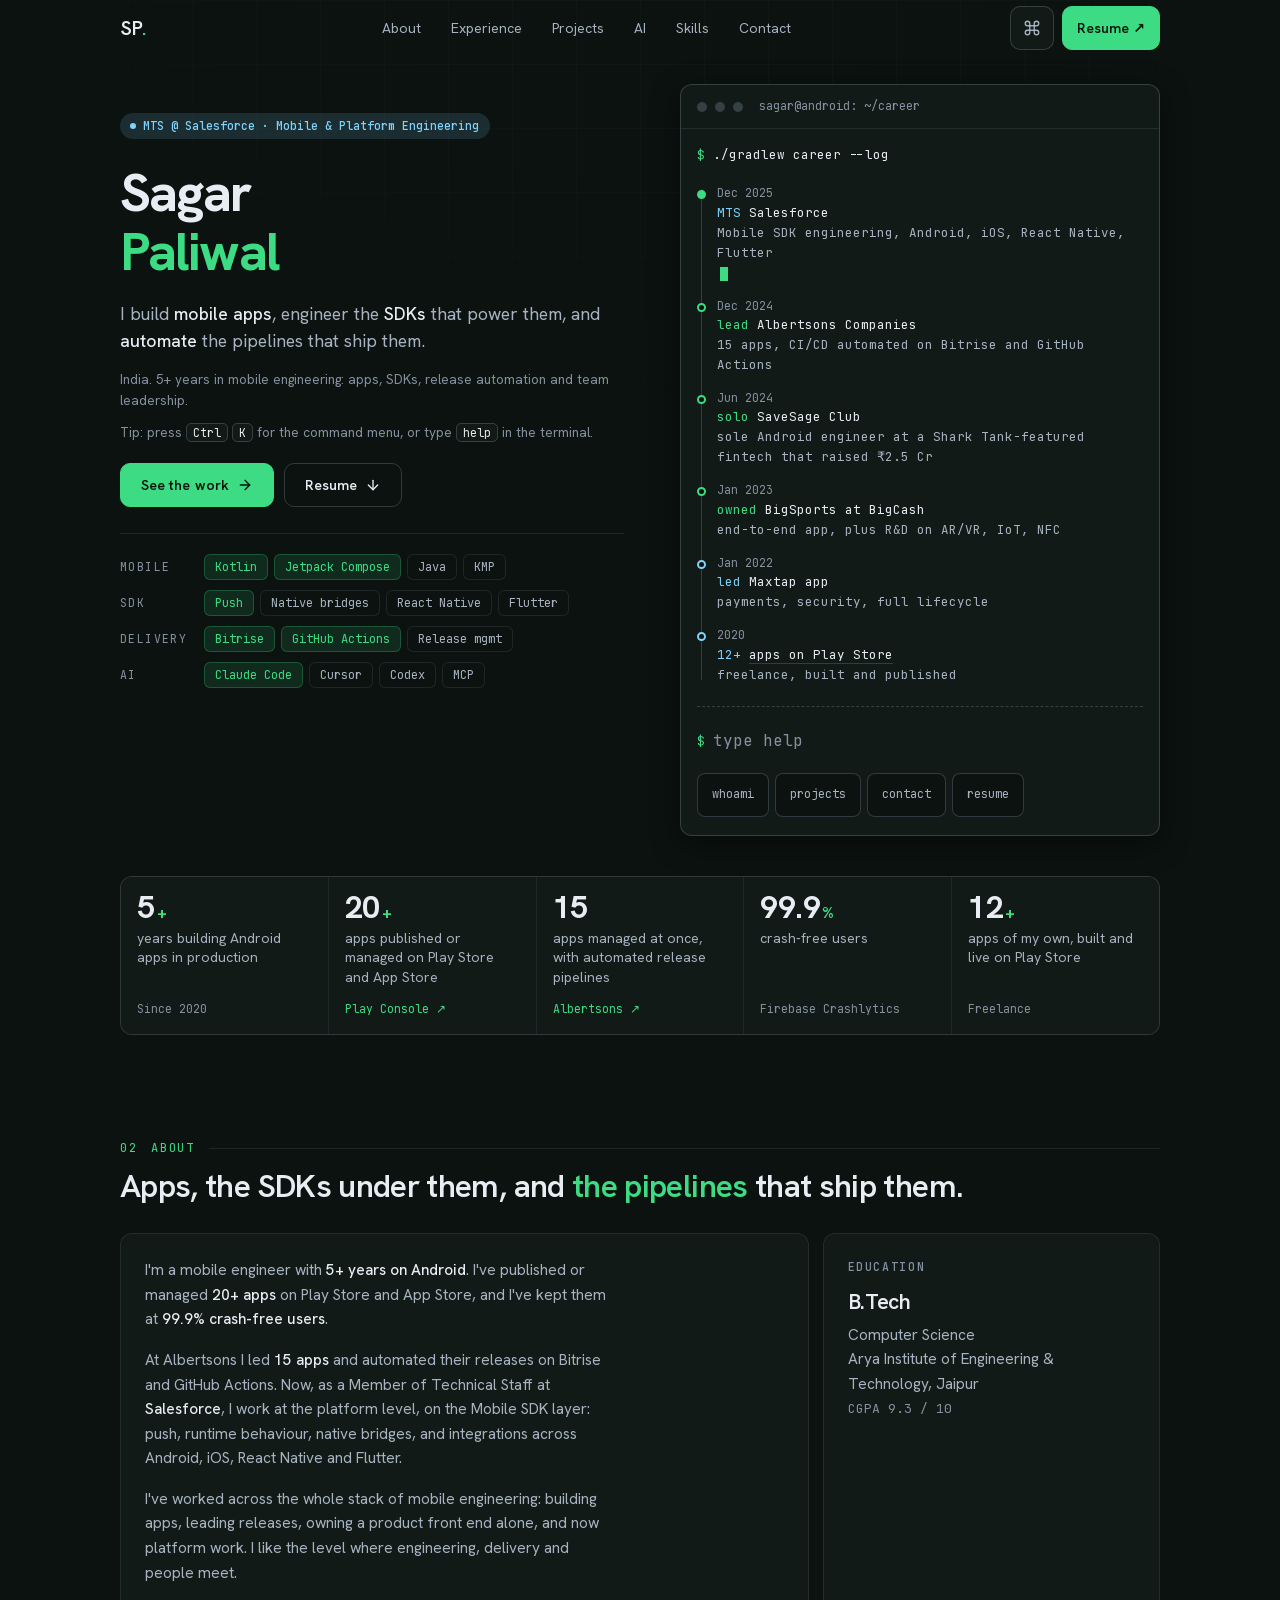
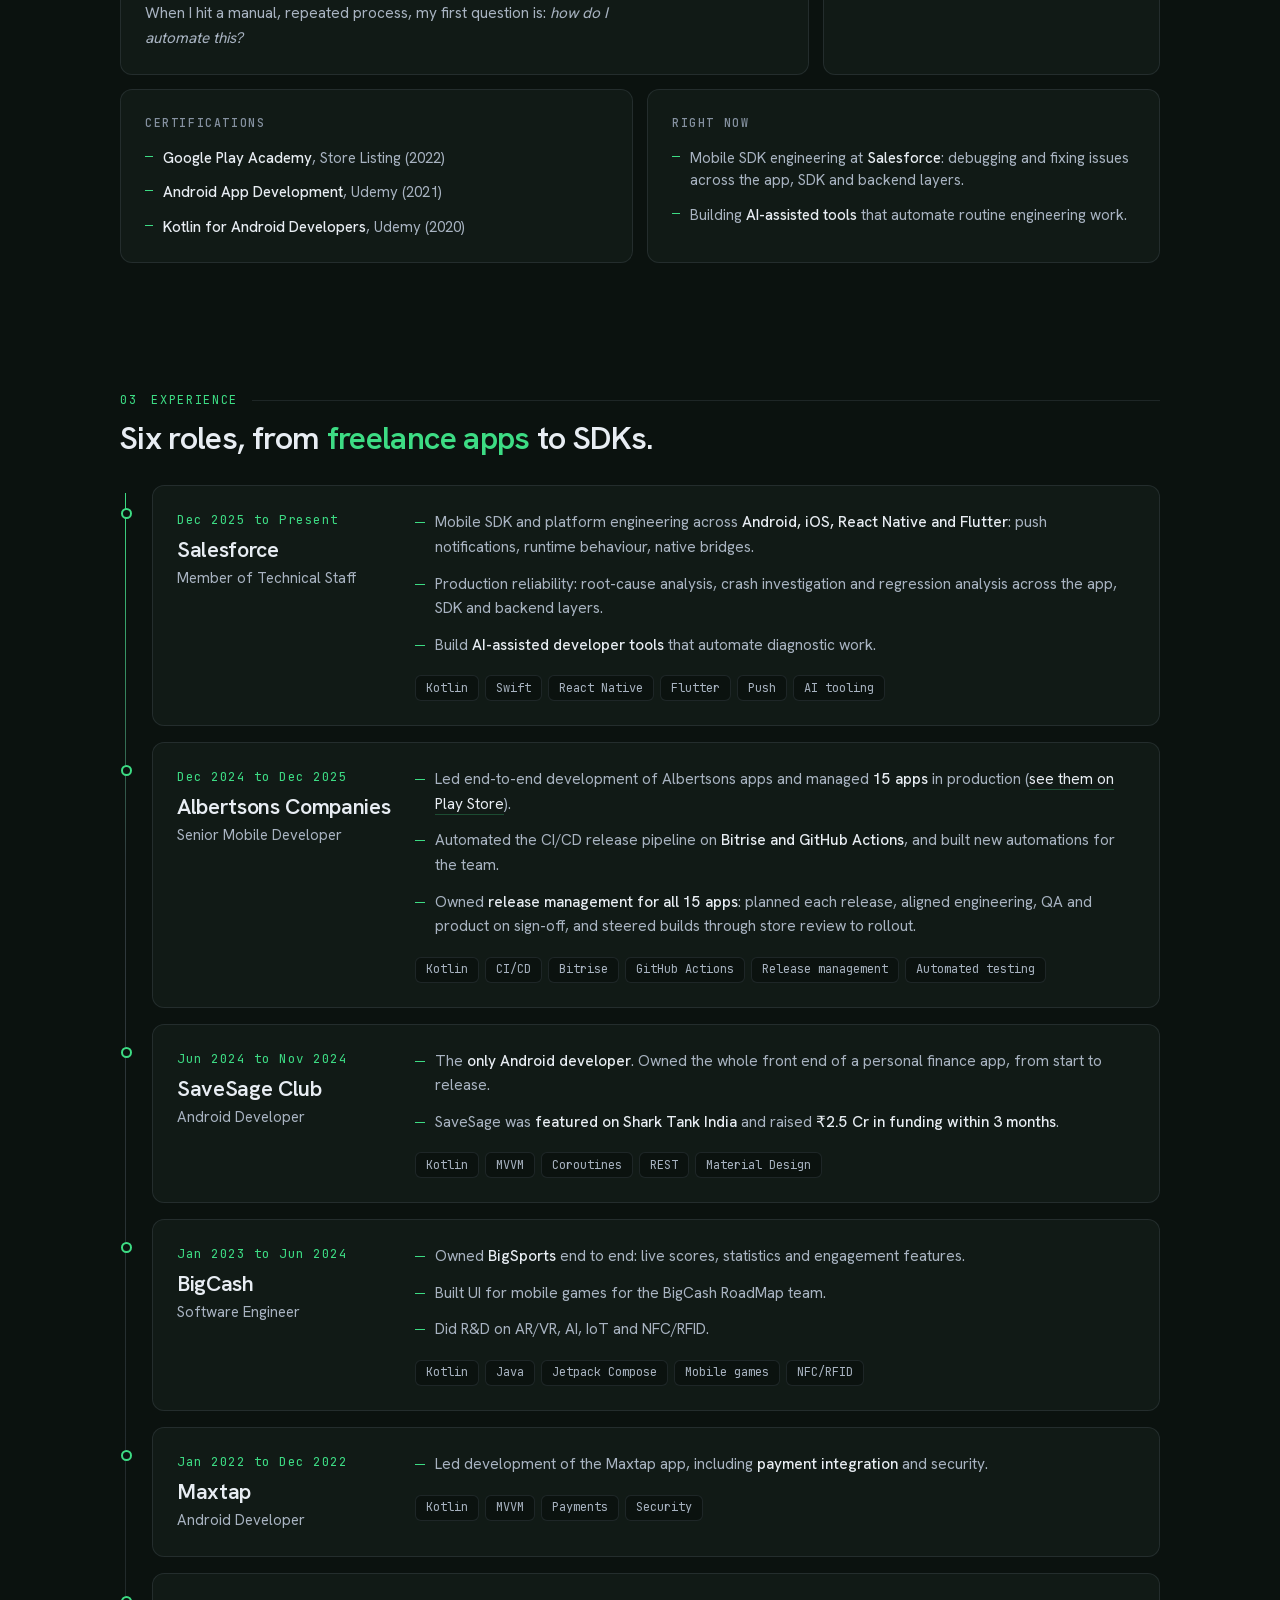
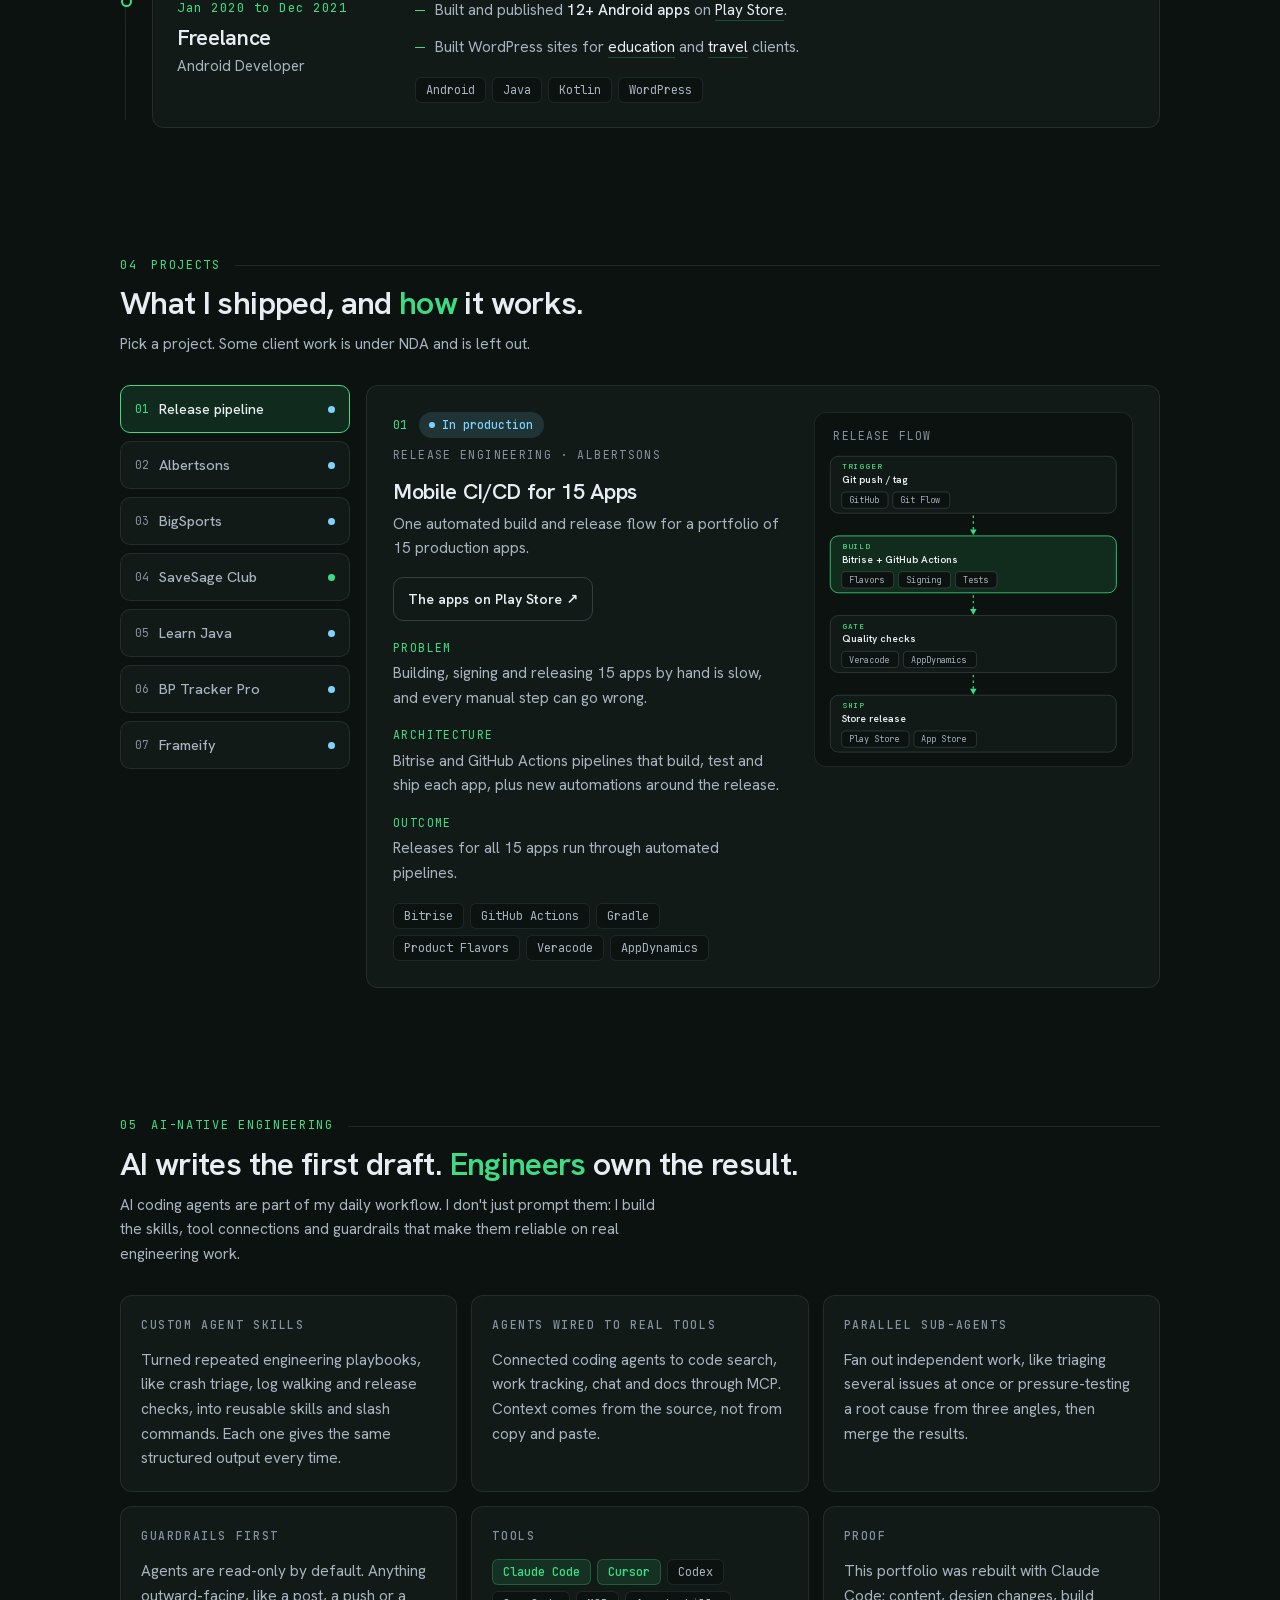
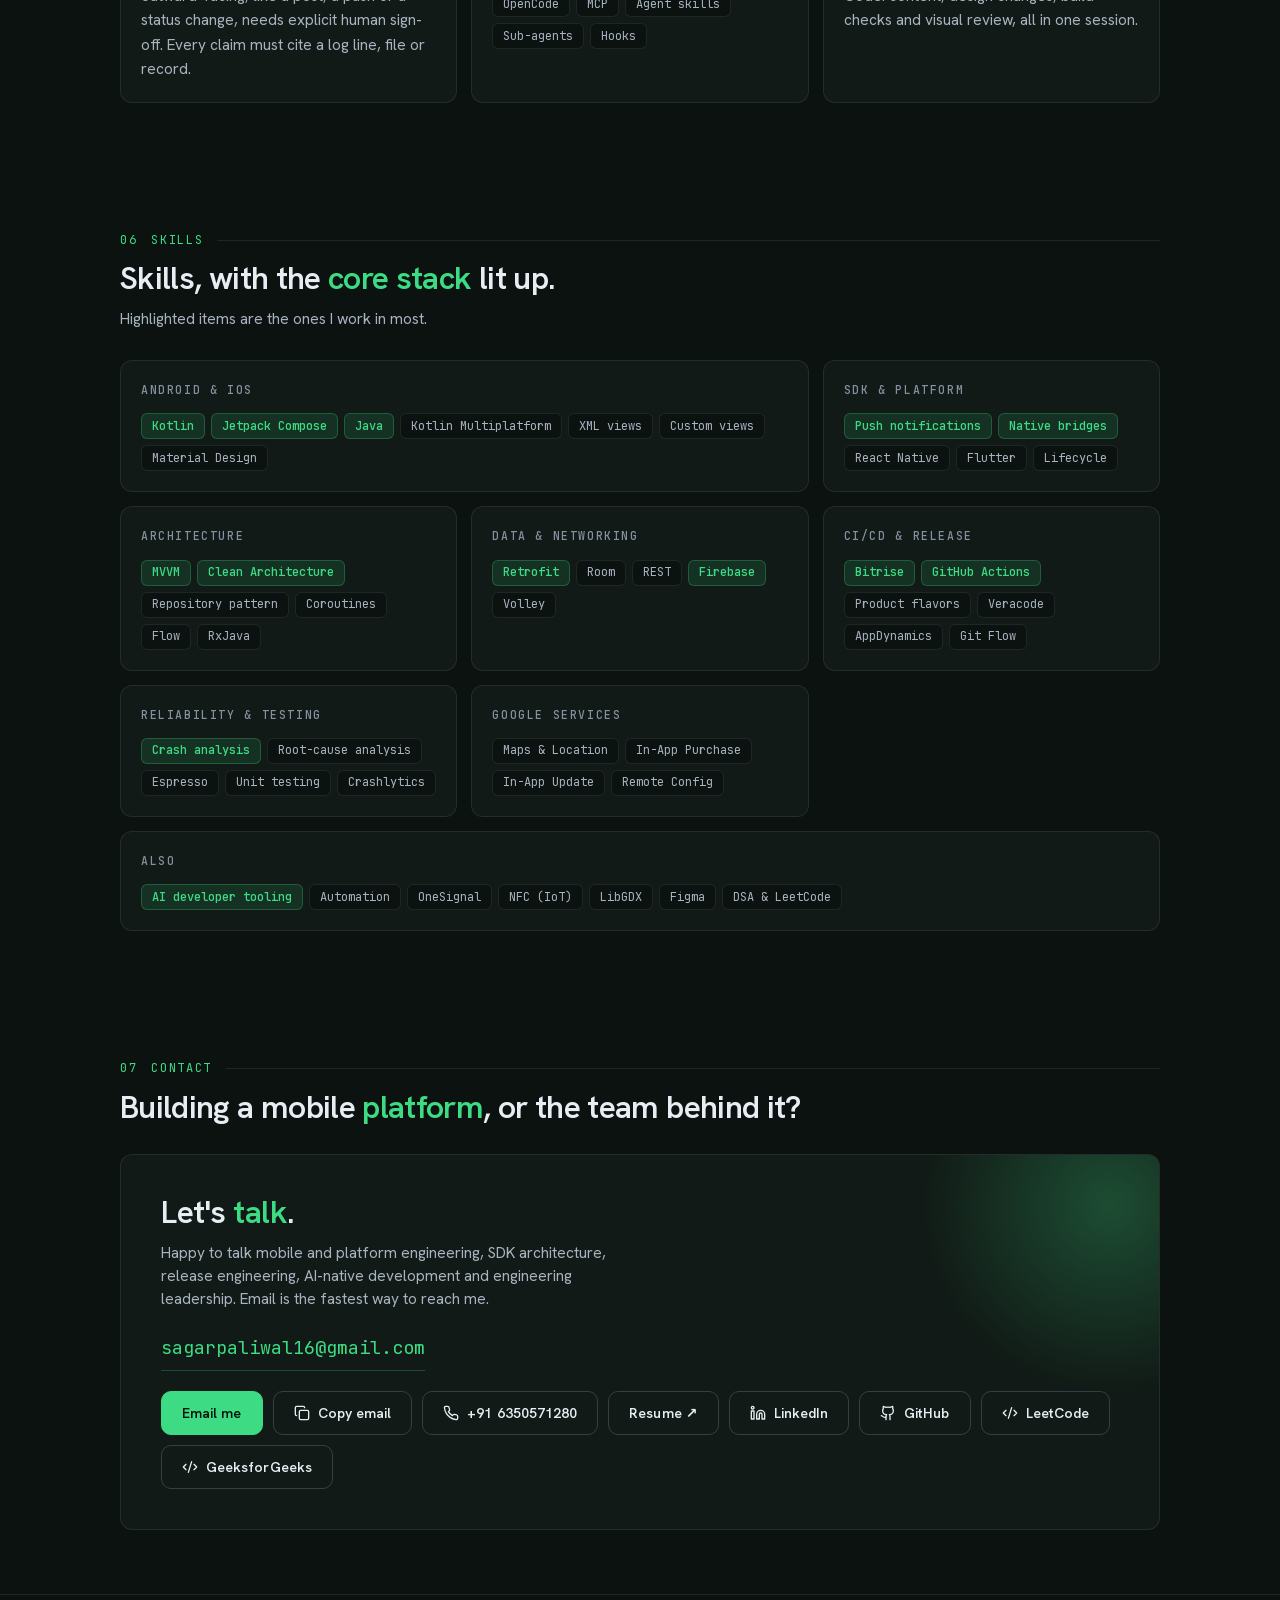
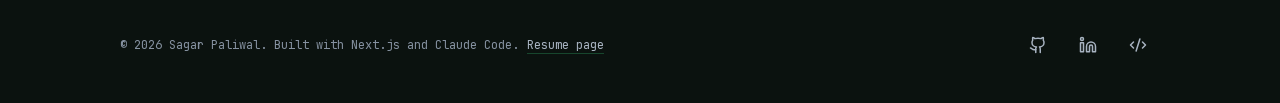
==== commit 25449de2: "Publish site sagarpaliwal111/portfolio@6c2cc1ee8c0e9be91c316d5f7a240cbd6dfa6f35" ====
--- a/index.html
+++ b/index.html
@@ -1 +1 @@
-<!DOCTYPE html><html lang="en" class="dark __variable_fd3dff __variable_a3cc63"><head><meta charSet="utf-8"/><meta name="viewport" content="width=device-width, initial-scale=1, viewport-fit=cover"/><link rel="preload" href="/_next/static/media/313510e2713fb214-s.p.woff2" as="font" crossorigin="" type="font/woff2"/><link rel="preload" href="/_next/static/media/558ca1a6aa3cb55e-s.p.woff2" as="font" crossorigin="" type="font/woff2"/><link rel="stylesheet" href="/_next/static/css/bfebde2e531cbcb8.css" crossorigin="" data-precedence="next"/><link rel="preload" as="script" fetchPriority="low" href="/_next/static/chunks/webpack-6226e3e0d04cdab1.js" crossorigin=""/><script src="/_next/static/chunks/fd9d1056-b74db6df6912cd76.js" async="" crossorigin=""></script><script src="/_next/static/chunks/69-42178cd253e9b801.js" async="" crossorigin=""></script><script src="/_next/static/chunks/main-app-b4df05b5a290faa2.js" async="" crossorigin=""></script><script src="/_next/static/chunks/250-4f18ac7f5599d7cb.js" async=""></script><script src="/_next/static/chunks/app/page-3be67ecfe8c6c3e8.js" async=""></script><script src="/_next/static/chunks/app/not-found-3e463604eac4d68f.js" async=""></script><script src="/_next/static/chunks/app/layout-1eb538846985e8c0.js" async=""></script><script src="/_next/static/chunks/app/error-092b7147260980c0.js" async=""></script><script src="/_next/static/chunks/app/global-error-ac0f43093ec55572.js" async=""></script><meta name="theme-color" content="#0b120f"/><title>Sagar Paliwal | Mobile &amp; Platform Engineer</title><meta name="description" content="Member of Technical Staff at Salesforce. Mobile and platform engineer: 5+ years, 20+ apps shipped, 99.9% crash-free, release management for 15 apps, and AI-native engineering with Claude Code."/><meta name="author" content="Sagar Paliwal"/><meta name="keywords" content="Mobile Engineer,Platform Engineering,Android,Mobile SDK,Release Management,AI-native engineering,Claude Code,Kotlin,Jetpack Compose,CI/CD,Bitrise,Salesforce,Sagar Paliwal"/><meta name="robots" content="index, follow"/><meta property="og:title" content="Sagar Paliwal | Mobile &amp; Platform Engineer"/><meta property="og:description" content="Member of Technical Staff at Salesforce. Mobile and platform engineer: 5+ years, 20+ apps shipped, 99.9% crash-free, release management for 15 apps, and AI-native engineering with Claude Code."/><meta property="og:site_name" content="Sagar Paliwal"/><meta property="og:locale" content="en_IN"/><meta property="og:image:alt" content="Sagar Paliwal, Android and Mobile SDK Engineer"/><meta property="og:image:type" content="image/png"/><meta property="og:image" content="https://sagarpaliwal111.github.io/opengraph-image?fe7928e5c1180e8b"/><meta property="og:image:width" content="1200"/><meta property="og:image:height" content="630"/><meta property="og:type" content="website"/><meta name="twitter:card" content="summary_large_image"/><meta name="twitter:title" content="Sagar Paliwal | Mobile &amp; Platform Engineer"/><meta name="twitter:description" content="Member of Technical Staff at Salesforce. Mobile and platform engineer: 5+ years, 20+ apps shipped, 99.9% crash-free, release management for 15 apps, and AI-native engineering with Claude Code."/><meta name="twitter:image:alt" content="Sagar Paliwal, Android and Mobile SDK Engineer"/><meta name="twitter:image:type" content="image/png"/><meta name="twitter:image" content="https://sagarpaliwal111.github.io/twitter-image?6f2205cb3db16831"/><meta name="twitter:image:width" content="1200"/><meta name="twitter:image:height" content="630"/><link rel="icon" href="/icon.svg?e1598b8cc4553a0f" type="image/svg+xml" sizes="any"/><meta name="next-size-adjust"/><script>(function(){var r=document.documentElement;r.classList.remove('light');r.classList.add('dark');})();</script><script src="/_next/static/chunks/polyfills-c67a75d1b6f99dc8.js" crossorigin="" noModule=""></script></head><body><a href="#main-content" class="skip-link">Skip to main content</a><script>!function(){var d=document.documentElement,c=d.classList;c.remove('light','dark');c.add('dark')}()</script><div class="page-bg" aria-hidden="true"></div><div id="cursor-spotlight" aria-hidden="true"></div><div class="progress" aria-hidden="true"></div><header class="nav" data-scrolled="false"><div class="wrap nav-inner"><a href="#hero" class="nav-logo" aria-label="Sagar Paliwal, back to top">SP<span>.</span></a><nav aria-label="Primary" class="nav-links"><a href="#about" class="nav-link">About</a><a href="#experience" class="nav-link">Experience</a><a href="#projects" class="nav-link">Projects</a><a href="#ai" class="nav-link">AI</a><a href="#skills" class="nav-link">Skills</a><a href="#contact" class="nav-link">Contact</a></nav><div class="nav-tools"><button type="button" class="icon-btn" aria-label="Open command menu" title="Command menu (Ctrl K)"><svg xmlns="http://www.w3.org/2000/svg" width="18" height="18" viewBox="0 0 24 24" fill="none" stroke="currentColor" stroke-width="1.8" stroke-linecap="round" stroke-linejoin="round" class="lucide lucide-command " aria-hidden="true"><path d="M15 6v12a3 3 0 1 0 3-3H6a3 3 0 1 0 3 3V6a3 3 0 1 0-3 3h12a3 3 0 1 0-3-3"></path></svg></button><a href="/Sagar_Paliwal_Resume.pdf" target="_blank" rel="noopener noreferrer" class="btn btn--primary btn--sm nav-resume">Resume ↗</a><button type="button" class="icon-btn nav-burger" aria-expanded="false" aria-controls="mobile-menu" aria-label="Open menu"><svg xmlns="http://www.w3.org/2000/svg" width="20" height="20" viewBox="0 0 24 24" fill="none" stroke="currentColor" stroke-width="1.8" stroke-linecap="round" stroke-linejoin="round" class="lucide lucide-menu " aria-hidden="true"><line x1="4" x2="20" y1="12" y2="12"></line><line x1="4" x2="20" y1="6" y2="6"></line><line x1="4" x2="20" y1="18" y2="18"></line></svg></button></div></div></header><main id="main-content"><section id="hero" class="hero"><div class="wrap"><div class="hero-grid"><div style="min-width:0"><p class="pill fade-in" data-status="live" style="margin-bottom:26px">MTS @ Salesforce · Mobile &amp; Platform Engineering</p><h1 class="hero-name"><span class="line"><span>Sagar</span></span><span class="line"><span>Paliwal</span></span></h1><p class="hero-pitch fade-in d1">I build <strong>mobile apps</strong>, engineer the <strong>SDKs</strong> that power them, and <strong>automate</strong> the pipelines that ship them.</p><p class="hero-meta fade-in d2">India. 5+ years in mobile engineering: apps, SDKs, release automation and team leadership.</p><p class="hero-tip fade-in d2" aria-hidden="true">Tip: press <kbd>Ctrl</kbd> <kbd>K</kbd> for the command menu, or type <kbd>help</kbd> in the terminal.</p><div class="hero-cta fade-in d3"><span class="magnetic"><a href="#projects" class="btn btn--primary">See the work <svg xmlns="http://www.w3.org/2000/svg" width="16" height="16" viewBox="0 0 24 24" fill="none" stroke="currentColor" stroke-width="2" stroke-linecap="round" stroke-linejoin="round" class="lucide lucide-arrow-right " aria-hidden="true"><path d="M5 12h14"></path><path d="m12 5 7 7-7 7"></path></svg></a></span><a href="/Sagar_Paliwal_Resume.pdf" target="_blank" rel="noopener noreferrer" class="btn">Resume <svg xmlns="http://www.w3.org/2000/svg" width="16" height="16" viewBox="0 0 24 24" fill="none" stroke="currentColor" stroke-width="2" stroke-linecap="round" stroke-linejoin="round" class="lucide lucide-arrow-down " aria-hidden="true"><path d="M12 5v14"></path><path d="m19 12-7 7-7-7"></path></svg></a></div><dl class="hero-stack fade-in d3"><div><dt>Mobile</dt><dd><span class="chip chip--accent">Kotlin</span><span class="chip chip--accent">Jetpack Compose</span><span class="chip">Java</span><span class="chip">KMP</span></dd></div><div><dt>SDK</dt><dd><span class="chip chip--accent">Push</span><span class="chip">Native bridges</span><span class="chip">React Native</span><span class="chip">Flutter</span></dd></div><div><dt>Delivery</dt><dd><span class="chip chip--accent">Bitrise</span><span class="chip chip--accent">GitHub Actions</span><span class="chip">Release mgmt</span></dd></div><div><dt>AI</dt><dd><span class="chip chip--accent">Claude Code</span><span class="chip">Cursor</span><span class="chip">Codex</span><span class="chip">MCP</span></dd></div></dl></div><figure class="term fade-in d2" aria-label="Career log"><div class="term-bar"><i></i><i></i><i></i><b>sagar@android: ~/career</b></div><div class="term-body"><p class="term-cmd"><span class="p">$</span> ./gradlew career --log</p><ol class="term-log"><li class="term-row" data-kind="now" style="--i:0"><span><span class="term-when">Dec 2025</span><span class="term-what"><span class="ok">MTS</span> Salesforce<span class="sub">Mobile SDK engineering, Android, iOS, React Native, Flutter</span><span class="cursor" aria-hidden="true"></span></span></span></li><li class="term-row" data-kind="ship" style="--i:1"><span><span class="term-when">Dec 2024</span><span class="term-what"><em>lead</em> Albertsons Companies<span class="sub">15 apps, CI/CD automated on Bitrise and GitHub Actions</span></span></span></li><li class="term-row" data-kind="ship" style="--i:2"><span><span class="term-when">Jun 2024</span><span class="term-what"><em>solo</em> SaveSage Club<span class="sub">sole Android engineer at a Shark Tank-featured fintech that raised ₹2.5 Cr</span></span></span></li><li class="term-row" data-kind="ship" style="--i:3"><span><span class="term-when">Jan 2023</span><span class="term-what"><em>owned</em> BigSports at BigCash<span class="sub">end-to-end app, plus R&amp;D on AR/VR, IoT, NFC</span></span></span></li><li class="term-row" data-kind="live" style="--i:4"><span><span class="term-when">Jan 2022</span><span class="term-what"><span class="ok">led</span> Maxtap app<span class="sub">payments, security, full lifecycle</span></span></span></li><li class="term-row" data-kind="live" style="--i:5"><span><span class="term-when">2020</span><span class="term-what"><span class="ok">12+</span> <a href="https://play.google.com/store/apps/developer?id=AppStraa" target="_blank" rel="noopener noreferrer">apps on Play Store</a><span class="sub">freelance, built and published</span></span></span></li></ol></div></figure></div><ul class="evidence fade-in d3" aria-label="Results at a glance"><li class="ev"><span class="ev-num">5<small>+</small></span><span class="ev-label">years building Android apps in production</span><span class="ev-src">Since 2020</span></li><li class="ev"><span class="ev-num">20<small>+</small></span><span class="ev-label">apps published or managed on Play Store and App Store</span><a class="ev-src" href="https://play.google.com/store/apps/developer?id=AppStraa" target="_blank" rel="noopener noreferrer">Play Console<!-- --> ↗</a></li><li class="ev"><span class="ev-num">15</span><span class="ev-label">apps managed at once, with automated release pipelines</span><a class="ev-src" href="https://play.google.com/store/apps/developer?id=Albertsons+Companies,+Inc." target="_blank" rel="noopener noreferrer">Albertsons<!-- --> ↗</a></li><li class="ev"><span class="ev-num">99.9<small>%</small></span><span class="ev-label">crash-free users</span><span class="ev-src">Firebase Crashlytics</span></li><li class="ev"><span class="ev-num">12<small>+</small></span><span class="ev-label">apps of my own, built and live on Play Store</span><span class="ev-src">Freelance</span></li></ul></div></section><section id="about" class="section"><div class="wrap"><header class="sec-head rise"><p class="sec-index"><span>02</span><span>About</span></p><h2 class="sec-title">Apps, the SDKs under them, and <em>the pipelines</em> that ship them.</h2></header><div class="bento"><div class="card b-bio rise"><p>I&#x27;m a mobile engineer with <strong>5+ years on Android</strong>. I&#x27;ve published or managed <strong>20+ apps</strong> on Play Store and App Store, and I&#x27;ve kept them at <strong>99.9% crash-free users</strong>.</p><p>At Albertsons I led <strong>15 apps</strong> and automated their releases on Bitrise and GitHub Actions. Now, as a Member of Technical Staff at <strong>Salesforce</strong>, I work at the platform level, on the Mobile SDK layer: push, runtime behaviour, native bridges, and integrations across Android, iOS, React Native and Flutter.</p><p>I&#x27;ve worked across the whole stack of mobile engineering: building apps, leading releases, owning a product front end alone, and now platform work. I like the level where engineering, delivery and people meet.</p><p>When I hit a manual, repeated process, my first question is: <em>how do I automate this?</em></p></div><div class="card b-edu rise"><h3>Education</h3><p class="stat-big">B.Tech</p><p style="margin-top:10px;color:var(--ink-2)">Computer Science<br/>Arya Institute of Engineering &amp; Technology, Jaipur<br/><span class="mono" style="font-size:13px;color:var(--ink-3)">CGPA 9.3 / 10</span></p></div><div class="card b-rec rise"><h3>Certifications</h3><ul class="plain-list"><li><b>Google Play Academy</b>, Store Listing (2022)</li><li><b>Android App Development</b>, Udemy (2021)</li><li><b>Kotlin for Android Developers</b>, Udemy (2020)</li></ul></div><div class="card b-now rise"><h3>Right now</h3><ul class="plain-list"><li>Mobile SDK engineering at <b>Salesforce</b>: debugging and fixing issues across the app, SDK and backend layers.</li><li>Building <b>AI-assisted tools</b> that automate routine engineering work.</li></ul></div></div></div></section><section id="experience" class="section"><div class="wrap"><header class="sec-head rise"><p class="sec-index"><span>03</span><span>Experience</span></p><h2 class="sec-title">Six roles, from <em>freelance apps</em> to SDKs.</h2></header><div class="timeline"><div class="rail-fill" aria-hidden="true"></div><article class="card role rise"><div><p class="role-when">Dec 2025 to Present</p><h3 class="role-co">Salesforce</h3><p class="role-title">Member of Technical Staff</p></div><div><ul class="role-pts"><li>Mobile SDK and platform engineering across <b>Android, iOS, React Native and Flutter</b>: push notifications, runtime behaviour, native bridges.</li><li>Production reliability: root-cause analysis, crash investigation and regression analysis across the app, SDK and backend layers.</li><li>Build <b>AI-assisted developer tools</b> that automate diagnostic work.</li></ul><div class="chip-row"><span class="chip">Kotlin</span><span class="chip">Swift</span><span class="chip">React Native</span><span class="chip">Flutter</span><span class="chip">Push</span><span class="chip">AI tooling</span></div></div></article><article class="card role rise"><div><p class="role-when">Dec 2024 to Dec 2025</p><h3 class="role-co">Albertsons Companies</h3><p class="role-title">Senior Mobile Developer</p></div><div><ul class="role-pts"><li>Led end-to-end development of Albertsons apps and managed <b>15 apps</b> in production (<a href="https://play.google.com/store/apps/developer?id=Albertsons+Companies,+Inc." target="_blank" rel="noopener noreferrer" class="link-inline">see them on Play Store</a>).</li><li>Automated the CI/CD release pipeline on <b>Bitrise and GitHub Actions</b>, and built new automations for the team.</li><li>Owned <b>release management for all 15 apps</b>: planned each release, aligned engineering, QA and product on sign-off, and steered builds through store review to rollout.</li></ul><div class="chip-row"><span class="chip">Kotlin</span><span class="chip">CI/CD</span><span class="chip">Bitrise</span><span class="chip">GitHub Actions</span><span class="chip">Release management</span><span class="chip">Automated testing</span></div></div></article><article class="card role rise"><div><p class="role-when">Jun 2024 to Nov 2024</p><h3 class="role-co">SaveSage Club</h3><p class="role-title">Android Developer</p></div><div><ul class="role-pts"><li>The <b>only Android developer</b>. Owned the whole front end of a personal finance app, from start to release.</li><li>SaveSage was <b>featured on Shark Tank India</b> and raised <b>₹2.5 Cr in funding within 3 months</b>.</li></ul><div class="chip-row"><span class="chip">Kotlin</span><span class="chip">MVVM</span><span class="chip">Coroutines</span><span class="chip">REST</span><span class="chip">Material Design</span></div></div></article><article class="card role rise"><div><p class="role-when">Jan 2023 to Jun 2024</p><h3 class="role-co">BigCash</h3><p class="role-title">Software Engineer</p></div><div><ul class="role-pts"><li>Owned <b>BigSports</b> end to end: live scores, statistics and engagement features.</li><li>Built UI for mobile games for the BigCash RoadMap team.</li><li>Did R&amp;D on AR/VR, AI, IoT and NFC/RFID.</li></ul><div class="chip-row"><span class="chip">Kotlin</span><span class="chip">Java</span><span class="chip">Jetpack Compose</span><span class="chip">Mobile games</span><span class="chip">NFC/RFID</span></div></div></article><article class="card role rise"><div><p class="role-when">Jan 2022 to Dec 2022</p><h3 class="role-co">Maxtap</h3><p class="role-title">Android Developer</p></div><div><ul class="role-pts"><li>Led development of the Maxtap app, including <b>payment integration</b> and security.</li></ul><div class="chip-row"><span class="chip">Kotlin</span><span class="chip">MVVM</span><span class="chip">Payments</span><span class="chip">Security</span></div></div></article><article class="card role rise"><div><p class="role-when">Jan 2020 to Dec 2021</p><h3 class="role-co">Freelance</h3><p class="role-title">Android Developer</p></div><div><ul class="role-pts"><li>Built and published <b>12+ Android apps</b> on <a href="https://play.google.com/store/apps/developer?id=AppStraa" target="_blank" rel="noopener noreferrer" class="link-inline">Play Store</a>.</li><li>Built WordPress sites for <a href="http://developersdome.com/" target="_blank" rel="noopener noreferrer" class="link-inline">education</a> and <a href="http://theudaipurstore.com/" target="_blank" rel="noopener noreferrer" class="link-inline">travel</a> clients.</li></ul><div class="chip-row"><span class="chip">Android</span><span class="chip">Java</span><span class="chip">Kotlin</span><span class="chip">WordPress</span></div></div></article></div></div></section><section id="projects" class="section"><div class="wrap"><header class="sec-head rise"><p class="sec-index"><span>04</span><span>Projects</span></p><h2 class="sec-title">What I shipped, and <em>how</em> it works.</h2><p class="sec-lede">Pick a project. Some client work is under NDA and is left out.</p></header><div class="explorer rise" role="radiogroup" aria-label="Choose a project"><input type="radio" id="pj-0" class="pj-radio" aria-label="Mobile CI/CD for 15 Apps" name="project" checked=""/><input type="radio" id="pj-1" class="pj-radio" aria-label="Albertsons Delivery &amp; Pickup" name="project"/><input type="radio" id="pj-2" class="pj-radio" aria-label="BigSports" name="project"/><input type="radio" id="pj-3" class="pj-radio" aria-label="SaveSage Club" name="project"/><input type="radio" id="pj-4" class="pj-radio" aria-label="Learn Java App" name="project"/><input type="radio" id="pj-5" class="pj-radio" aria-label="Blood Pressure Tracker Pro" name="project"/><input type="radio" id="pj-6" class="pj-radio" aria-label="Frameify: Suvichar App" name="project"/><div class="pj-list"><label for="pj-0" class="pj-tab"><span class="pj-tab-num">01</span><span class="pj-tab-name">Release pipeline</span><span class="pj-dot" data-status="live" aria-hidden="true"></span></label><label for="pj-1" class="pj-tab"><span class="pj-tab-num">02</span><span class="pj-tab-name">Albertsons</span><span class="pj-dot" data-status="live" aria-hidden="true"></span></label><label for="pj-2" class="pj-tab"><span class="pj-tab-num">03</span><span class="pj-tab-name">BigSports</span><span class="pj-dot" data-status="live" aria-hidden="true"></span></label><label for="pj-3" class="pj-tab"><span class="pj-tab-num">04</span><span class="pj-tab-name">SaveSage Club</span><span class="pj-dot" data-status="shipped" aria-hidden="true"></span></label><label for="pj-4" class="pj-tab"><span class="pj-tab-num">05</span><span class="pj-tab-name">Learn Java</span><span class="pj-dot" data-status="live" aria-hidden="true"></span></label><label for="pj-5" class="pj-tab"><span class="pj-tab-num">06</span><span class="pj-tab-name">BP Tracker Pro</span><span class="pj-dot" data-status="live" aria-hidden="true"></span></label><label for="pj-6" class="pj-tab"><span class="pj-tab-num">07</span><span class="pj-tab-name">Frameify</span><span class="pj-dot" data-status="live" aria-hidden="true"></span></label></div><div class="card pj-panels"><article id="pj-panel-0" class="pj-panel pj-panel--diagram" aria-label="Mobile CI/CD for 15 Apps"><div><div class="case-meta"><span class="case-num">01</span><span class="pill" data-status="live">In production<!-- --> · <!-- -->2024 to 2025</span><span class="eyebrow">Release engineering · Albertsons</span></div><h3 class="pj-title">Mobile CI/CD for 15 Apps</h3><p class="case-tag">One automated build and release flow for a portfolio of 15 production apps.</p><div class="chip-row" style="margin-top:16px"><a href="https://play.google.com/store/apps/developer?id=Albertsons+Companies,+Inc." target="_blank" rel="noopener noreferrer" class="btn btn--sm">The apps on Play Store<!-- --> ↗</a></div><dl class="pj-facts"><div><dt>Problem</dt><dd>Building, signing and releasing 15 apps by hand is slow, and every manual step can go wrong.</dd></div><div><dt>Architecture</dt><dd>Bitrise and GitHub Actions pipelines that build, test and ship each app, plus new automations around the release.</dd></div><div><dt>Outcome</dt><dd>Releases for all 15 apps run through automated pipelines.</dd></div></dl><div class="chip-row" style="margin-top:18px"><span class="chip">Bitrise</span><span class="chip">GitHub Actions</span><span class="chip">Gradle</span><span class="chip">Product Flavors</span><span class="chip">Veracode</span><span class="chip">AppDynamics</span></div></div><figure class="diagram"><figcaption>Release flow</figcaption><svg viewBox="0 0 360 372" role="img" aria-label="Release flow: Git push / tag (GitHub, Git Flow), then Bitrise + GitHub Actions (Flavors, Signing, Tests), then Quality checks (Veracode, AppDynamics), then Store release (Play Store, App Store)"><g><rect class="dg-layer" x="4" y="4" width="352" height="70" rx="10"></rect><text class="dg-label" x="18" y="20">TRIGGER</text><text class="dg-title" x="18" y="37">Git push / tag</text><g transform="translate(18, 48)"><rect class="dg-pill" width="57" height="20" rx="5"></rect><text class="dg-item" x="9" y="14">GitHub</text></g><g transform="translate(81, 48)"><rect class="dg-pill" width="70" height="20" rx="5"></rect><text class="dg-item" x="9" y="14">Git Flow</text></g><g><line class="dg-arrow dg-flow" x1="180" y1="77" x2="180" y2="95"></line><path class="dg-head" d="M 176 94 L 184 94 L 180 101 Z"></path></g></g><g><rect class="dg-layer dg-layer--hot" x="4" y="102" width="352" height="70" rx="10"></rect><text class="dg-label" x="18" y="118">BUILD</text><text class="dg-title" x="18" y="135">Bitrise + GitHub Actions</text><g transform="translate(18, 146)"><rect class="dg-pill" width="64" height="20" rx="5"></rect><text class="dg-item" x="9" y="14">Flavors</text></g><g transform="translate(88, 146)"><rect class="dg-pill" width="64" height="20" rx="5"></rect><text class="dg-item" x="9" y="14">Signing</text></g><g transform="translate(158, 146)"><rect class="dg-pill" width="51" height="20" rx="5"></rect><text class="dg-item" x="9" y="14">Tests</text></g><g><line class="dg-arrow dg-flow" x1="180" y1="175" x2="180" y2="193"></line><path class="dg-head" d="M 176 192 L 184 192 L 180 199 Z"></path></g></g><g><rect class="dg-layer" x="4" y="200" width="352" height="70" rx="10"></rect><text class="dg-label" x="18" y="216">GATE</text><text class="dg-title" x="18" y="233">Quality checks</text><g transform="translate(18, 244)"><rect class="dg-pill" width="70" height="20" rx="5"></rect><text class="dg-item" x="9" y="14">Veracode</text></g><g transform="translate(94, 244)"><rect class="dg-pill" width="90" height="20" rx="5"></rect><text class="dg-item" x="9" y="14">AppDynamics</text></g><g><line class="dg-arrow dg-flow" x1="180" y1="273" x2="180" y2="291"></line><path class="dg-head" d="M 176 290 L 184 290 L 180 297 Z"></path></g></g><g><rect class="dg-layer" x="4" y="298" width="352" height="70" rx="10"></rect><text class="dg-label" x="18" y="314">SHIP</text><text class="dg-title" x="18" y="331">Store release</text><g transform="translate(18, 342)"><rect class="dg-pill" width="83" height="20" rx="5"></rect><text class="dg-item" x="9" y="14">Play Store</text></g><g transform="translate(107, 342)"><rect class="dg-pill" width="77" height="20" rx="5"></rect><text class="dg-item" x="9" y="14">App Store</text></g></g></svg></figure></article><article id="pj-panel-1" class="pj-panel" aria-label="Albertsons Delivery &amp; Pickup"><div><div class="case-meta"><span class="case-num">02</span><span class="pill" data-status="live">Live<!-- --> · <!-- -->Play Store</span><span class="eyebrow">Retail · Grocery</span></div><h3 class="pj-title">Albertsons Delivery &amp; Pickup</h3><p class="case-tag">Grocery delivery and pickup app. I was the lead developer.</p><div class="chip-row" style="margin-top:16px"><a href="https://play.google.com/store/apps/details?id=com.safeway.client.android.albertsons" target="_blank" rel="noopener noreferrer" class="btn btn--primary btn--sm"><svg xmlns="http://www.w3.org/2000/svg" width="15" height="15" viewBox="0 0 24 24" fill="none" stroke="currentColor" stroke-width="2" stroke-linecap="round" stroke-linejoin="round" class="lucide lucide-external-link " aria-hidden="true"><path d="M15 3h6v6"></path><path d="M10 14 21 3"></path><path d="M18 13v6a2 2 0 0 1-2 2H5a2 2 0 0 1-2-2V8a2 2 0 0 1 2-2h6"></path></svg> Install</a></div><dl class="pj-facts"><div><dt>Problem</dt><dd>Customers order groceries for delivery or pickup from their phones.</dd></div><div><dt>Architecture</dt><dd>Kotlin and MVVM, with releases on automated CI/CD.</dd></div><div><dt>Outcome</dt><dd>Lead developer on a live retail app.</dd></div></dl><div class="chip-row" style="margin-top:18px"><span class="chip">Kotlin</span><span class="chip">MVVM</span><span class="chip">CI/CD</span></div></div></article><article id="pj-panel-2" class="pj-panel pj-panel--diagram" aria-label="BigSports"><div><div class="case-meta"><span class="case-num">03</span><span class="pill" data-status="live">Live<!-- --> · <!-- -->2023 to 2024</span><span class="eyebrow">Sports · BigCash</span></div><h3 class="pj-title">BigSports</h3><p class="case-tag">Live scores, stats and engagement features. I owned the app end to end.</p><dl class="pj-facts"><div><dt>Problem</dt><dd>Sports fans want live scores and stats in one place.</dd></div><div><dt>Architecture</dt><dd>Kotlin and Jetpack Compose over REST APIs.</dd></div><div><dt>Outcome</dt><dd>Owned development and ongoing releases.</dd></div></dl><div class="chip-row" style="margin-top:18px"><span class="chip">Kotlin</span><span class="chip">Jetpack Compose</span><span class="chip">REST API</span></div></div><figure class="diagram"><figcaption>App architecture</figcaption><svg viewBox="0 0 360 342" role="img" aria-label="App architecture: Jetpack Compose (Live scores, Stats), then ViewModel + Flow (MVVM), then Repository (Retrofit, Room), then REST API"><g><rect class="dg-layer" x="4" y="4" width="352" height="70" rx="10"></rect><text class="dg-label" x="18" y="20">UI</text><text class="dg-title" x="18" y="37">Jetpack Compose</text><g transform="translate(18, 48)"><rect class="dg-pill" width="90" height="20" rx="5"></rect><text class="dg-item" x="9" y="14">Live scores</text></g><g transform="translate(114, 48)"><rect class="dg-pill" width="51" height="20" rx="5"></rect><text class="dg-item" x="9" y="14">Stats</text></g><g><line class="dg-arrow dg-flow" x1="180" y1="77" x2="180" y2="95"></line><path class="dg-head" d="M 176 94 L 184 94 L 180 101 Z"></path></g></g><g><rect class="dg-layer dg-layer--hot" x="4" y="102" width="352" height="70" rx="10"></rect><text class="dg-label" x="18" y="118">STATE</text><text class="dg-title" x="18" y="135">ViewModel + Flow</text><g transform="translate(18, 146)"><rect class="dg-pill" width="44" height="20" rx="5"></rect><text class="dg-item" x="9" y="14">MVVM</text></g><g><line class="dg-arrow dg-flow" x1="180" y1="175" x2="180" y2="193"></line><path class="dg-head" d="M 176 192 L 184 192 L 180 199 Z"></path></g></g><g><rect class="dg-layer" x="4" y="200" width="352" height="70" rx="10"></rect><text class="dg-label" x="18" y="216">DATA</text><text class="dg-title" x="18" y="233">Repository</text><g transform="translate(18, 244)"><rect class="dg-pill" width="70" height="20" rx="5"></rect><text class="dg-item" x="9" y="14">Retrofit</text></g><g transform="translate(94, 244)"><rect class="dg-pill" width="44" height="20" rx="5"></rect><text class="dg-item" x="9" y="14">Room</text></g><g><line class="dg-arrow dg-flow" x1="180" y1="273" x2="180" y2="291"></line><path class="dg-head" d="M 176 290 L 184 290 L 180 297 Z"></path></g></g><g><rect class="dg-layer" x="4" y="298" width="352" height="40" rx="10"></rect><text class="dg-label" x="18" y="314">BACKEND</text><text class="dg-title" x="18" y="331">REST API</text></g></svg></figure></article><article id="pj-panel-3" class="pj-panel" aria-label="SaveSage Club"><div><div class="case-meta"><span class="case-num">04</span><span class="pill" data-status="shipped">Shipped<!-- --> · <!-- -->2024</span><span class="eyebrow">Fintech · Shark Tank India</span></div><h3 class="pj-title">SaveSage Club</h3><p class="case-tag">Budgets, savings goals and investment insights. Built as the only Android developer.</p><div class="chip-row" style="margin-top:16px"><a href="https://play.google.com/store/apps/details?id=com.savesage.club" target="_blank" rel="noopener noreferrer" class="btn btn--primary btn--sm"><svg xmlns="http://www.w3.org/2000/svg" width="15" height="15" viewBox="0 0 24 24" fill="none" stroke="currentColor" stroke-width="2" stroke-linecap="round" stroke-linejoin="round" class="lucide lucide-external-link " aria-hidden="true"><path d="M15 3h6v6"></path><path d="M10 14 21 3"></path><path d="M18 13v6a2 2 0 0 1-2 2H5a2 2 0 0 1-2-2V8a2 2 0 0 1 2-2h6"></path></svg> Install</a></div><dl class="pj-facts"><div><dt>Problem</dt><dd>Help people manage budgets, savings goals and investments.</dd></div><div><dt>Architecture</dt><dd>Kotlin, MVVM and Coroutines over REST.</dd></div><div><dt>Outcome</dt><dd>I built the whole Android front end alone. The company was featured on Shark Tank India and raised ₹2.5 Cr in funding within 3 months.</dd></div></dl><div class="chip-row" style="margin-top:18px"><span class="chip">Kotlin</span><span class="chip">MVVM</span><span class="chip">Coroutines</span><span class="chip">REST API</span><span class="chip">Material Design</span></div></div></article><article id="pj-panel-4" class="pj-panel" aria-label="Learn Java App"><div><div class="case-meta"><span class="case-num">05</span><span class="pill" data-status="live">Live<!-- --> · <!-- -->Play Store</span><span class="eyebrow">Education · Personal</span></div><h3 class="pj-title">Learn Java App</h3><p class="case-tag">Free Java tutorials with a built-in online compiler.</p><div class="chip-row" style="margin-top:16px"><a href="https://play.google.com/store/apps/details?id=com.sagarpaliwal.learnjavalanguage" target="_blank" rel="noopener noreferrer" class="btn btn--primary btn--sm"><svg xmlns="http://www.w3.org/2000/svg" width="15" height="15" viewBox="0 0 24 24" fill="none" stroke="currentColor" stroke-width="2" stroke-linecap="round" stroke-linejoin="round" class="lucide lucide-external-link " aria-hidden="true"><path d="M15 3h6v6"></path><path d="M10 14 21 3"></path><path d="M18 13v6a2 2 0 0 1-2 2H5a2 2 0 0 1-2-2V8a2 2 0 0 1 2-2h6"></path></svg> Install</a></div><dl class="pj-facts"><div><dt>Problem</dt><dd>Learners need lessons and a place to run code, on their phone.</dd></div><div><dt>Architecture</dt><dd>Step-by-step lessons, with an online compiler for real-time practice.</dd></div><div><dt>Outcome</dt><dd>Live on Play Store.</dd></div></dl><div class="chip-row" style="margin-top:18px"><span class="chip">Kotlin</span><span class="chip">Java</span></div></div></article><article id="pj-panel-5" class="pj-panel" aria-label="Blood Pressure Tracker Pro"><div><div class="case-meta"><span class="case-num">06</span><span class="pill" data-status="live">Live<!-- --> · <!-- -->Play Store</span><span class="eyebrow">Health · Personal</span></div><h3 class="pj-title">Blood Pressure Tracker Pro</h3><p class="case-tag">Log systolic, diastolic and pulse readings, and watch the trends.</p><dl class="pj-facts"><div><dt>Problem</dt><dd>People with high blood pressure need a simple log they will keep using.</dd></div><div><dt>Architecture</dt><dd>Readings with tags, and interactive trend charts.</dd></div><div><dt>Outcome</dt><dd>Live on Play Store.</dd></div></dl><div class="chip-row" style="margin-top:18px"><span class="chip">Kotlin</span><span class="chip">Charts</span><span class="chip">Room</span></div></div></article><article id="pj-panel-6" class="pj-panel" aria-label="Frameify: Suvichar App"><div><div class="case-meta"><span class="case-num">07</span><span class="pill" data-status="live">Live<!-- --> · <!-- -->Play Store</span><span class="eyebrow">Image processing · Personal</span></div><h3 class="pj-title">Frameify: Suvichar App</h3><p class="case-tag">Put your photo, name and title on shareable quote frames.</p><dl class="pj-facts"><div><dt>Problem</dt><dd>Users want personalised quote posters without a design tool.</dd></div><div><dt>Architecture</dt><dd>Custom frame templates and on-device image processing.</dd></div><div><dt>Outcome</dt><dd>Live on Play Store.</dd></div></dl><div class="chip-row" style="margin-top:18px"><span class="chip">Kotlin</span><span class="chip">Image processing</span><span class="chip">Custom views</span></div></div></article></div></div></div></section><section id="ai" class="section"><div class="wrap"><header class="sec-head rise"><p class="sec-index"><span>05</span><span>AI-native engineering</span></p><h2 class="sec-title">AI writes the first draft. <em>Engineers</em> own the result.</h2><p class="sec-lede">AI coding agents are part of my daily workflow. I don&#x27;t just prompt them: I build the skills, tool connections and guardrails that make them reliable on real engineering work.</p></header><div class="skill-grid"><div class="card rise"><h3>Custom agent skills</h3><p style="color:var(--ink-2);line-height:1.6">Turned repeated engineering playbooks, like crash triage, log walking and release checks, into reusable skills and slash commands. Each one gives the same structured output every time.</p></div><div class="card rise"><h3>Agents wired to real tools</h3><p style="color:var(--ink-2);line-height:1.6">Connected coding agents to code search, work tracking, chat and docs through MCP. Context comes from the source, not from copy and paste.</p></div><div class="card rise"><h3>Parallel sub-agents</h3><p style="color:var(--ink-2);line-height:1.6">Fan out independent work, like triaging several issues at once or pressure-testing a root cause from three angles, then merge the results.</p></div><div class="card rise"><h3>Guardrails first</h3><p style="color:var(--ink-2);line-height:1.6">Agents are read-only by default. Anything outward-facing, like a post, a push or a status change, needs explicit human sign-off. Every claim must cite a log line, file or record.</p></div><div class="card rise"><h3>Tools</h3><ul class="chip-row"><li class="chip chip--accent">Claude Code</li><li class="chip chip--accent">Cursor</li><li class="chip">Codex</li><li class="chip">OpenCode</li><li class="chip">MCP</li><li class="chip">Agent skills</li><li class="chip">Sub-agents</li><li class="chip">Hooks</li></ul></div><div class="card rise"><h3>Proof</h3><p style="color:var(--ink-2);line-height:1.6">This portfolio was rebuilt with Claude Code: content, design changes, build checks and visual review, all in one session.</p></div></div></div></section><section id="skills" class="section"><div class="wrap"><header class="sec-head rise"><p class="sec-index"><span>06</span><span>Skills</span></p><h2 class="sec-title">Skills, with the <em>core stack</em> lit up.</h2><p class="sec-lede">Highlighted items are the ones I work in most.</p></header><div class="skill-grid"><div class="card rise skill-wide"><h3>Android &amp; iOS</h3><ul class="chip-row"><li class="chip chip--accent">Kotlin</li><li class="chip chip--accent">Jetpack Compose</li><li class="chip chip--accent">Java</li><li class="chip">Kotlin Multiplatform</li><li class="chip">XML views</li><li class="chip">Custom views</li><li class="chip">Material Design</li></ul></div><div class="card rise"><h3>SDK &amp; platform</h3><ul class="chip-row"><li class="chip chip--accent">Push notifications</li><li class="chip chip--accent">Native bridges</li><li class="chip">React Native</li><li class="chip">Flutter</li><li class="chip">Lifecycle</li></ul></div><div class="card rise"><h3>Architecture</h3><ul class="chip-row"><li class="chip chip--accent">MVVM</li><li class="chip chip--accent">Clean Architecture</li><li class="chip">Repository pattern</li><li class="chip">Coroutines</li><li class="chip">Flow</li><li class="chip">RxJava</li></ul></div><div class="card rise"><h3>Data &amp; networking</h3><ul class="chip-row"><li class="chip chip--accent">Retrofit</li><li class="chip">Room</li><li class="chip">REST</li><li class="chip chip--accent">Firebase</li><li class="chip">Volley</li></ul></div><div class="card rise"><h3>CI/CD &amp; release</h3><ul class="chip-row"><li class="chip chip--accent">Bitrise</li><li class="chip chip--accent">GitHub Actions</li><li class="chip">Product flavors</li><li class="chip">Veracode</li><li class="chip">AppDynamics</li><li class="chip">Git Flow</li></ul></div><div class="card rise"><h3>Reliability &amp; testing</h3><ul class="chip-row"><li class="chip chip--accent">Crash analysis</li><li class="chip">Root-cause analysis</li><li class="chip">Espresso</li><li class="chip">Unit testing</li><li class="chip">Crashlytics</li></ul></div><div class="card rise"><h3>Google services</h3><ul class="chip-row"><li class="chip">Maps &amp; Location</li><li class="chip">In-App Purchase</li><li class="chip">In-App Update</li><li class="chip">Remote Config</li></ul></div><div class="card rise skill-full"><h3>Also</h3><ul class="chip-row"><li class="chip chip--accent">AI developer tooling</li><li class="chip">Automation</li><li class="chip">OneSignal</li><li class="chip">NFC (IoT)</li><li class="chip">LibGDX</li><li class="chip">Figma</li><li class="chip">DSA &amp; LeetCode</li></ul></div></div></div></section><section id="contact" class="section"><div class="wrap"><header class="sec-head rise"><p class="sec-index"><span>07</span><span>Contact</span></p><h2 class="sec-title">Building a mobile <em>platform</em>, or the team behind it?</h2></header><div class="card contact rise"><h2>Let&#x27;s <em>talk</em>.</h2><p>Happy to talk mobile and platform engineering, SDK architecture, release engineering, AI-native development and engineering leadership. Email is the fastest way to reach me.</p><a href="mailto:sagarpaliwal16@gmail.com" class="contact-mail">sagarpaliwal16@gmail.com</a><div class="contact-links"><a href="mailto:sagarpaliwal16@gmail.com?subject=Hello%20from%20your%20portfolio" class="btn btn--primary">Email me</a><button type="button" class="btn" aria-live="polite"><svg xmlns="http://www.w3.org/2000/svg" width="16" height="16" viewBox="0 0 24 24" fill="none" stroke="currentColor" stroke-width="2" stroke-linecap="round" stroke-linejoin="round" class="lucide lucide-copy " aria-hidden="true"><rect width="14" height="14" x="8" y="8" rx="2" ry="2"></rect><path d="M4 16c-1.1 0-2-.9-2-2V4c0-1.1.9-2 2-2h10c1.1 0 2 .9 2 2"></path></svg>Copy email</button><a href="tel:+916350571280" class="btn"><svg xmlns="http://www.w3.org/2000/svg" width="16" height="16" viewBox="0 0 24 24" fill="none" stroke="currentColor" stroke-width="2" stroke-linecap="round" stroke-linejoin="round" class="lucide lucide-phone " aria-hidden="true"><path d="M22 16.92v3a2 2 0 0 1-2.18 2 19.79 19.79 0 0 1-8.63-3.07 19.5 19.5 0 0 1-6-6 19.79 19.79 0 0 1-3.07-8.67A2 2 0 0 1 4.11 2h3a2 2 0 0 1 2 1.72 12.84 12.84 0 0 0 .7 2.81 2 2 0 0 1-.45 2.11L8.09 9.91a16 16 0 0 0 6 6l1.27-1.27a2 2 0 0 1 2.11-.45 12.84 12.84 0 0 0 2.81.7A2 2 0 0 1 22 16.92z"></path></svg> <!-- -->+91 6350571280</a><a href="/Sagar_Paliwal_Resume.pdf" target="_blank" rel="noopener noreferrer" class="btn">Resume ↗</a><a href="https://www.linkedin.com/in/sagar-paliwal/" target="_blank" rel="noopener noreferrer" class="btn"><svg xmlns="http://www.w3.org/2000/svg" width="16" height="16" viewBox="0 0 24 24" fill="none" stroke="currentColor" stroke-width="2" stroke-linecap="round" stroke-linejoin="round" class="lucide lucide-linkedin " aria-hidden="true"><path d="M16 8a6 6 0 0 1 6 6v7h-4v-7a2 2 0 0 0-2-2 2 2 0 0 0-2 2v7h-4v-7a6 6 0 0 1 6-6z"></path><rect width="4" height="12" x="2" y="9"></rect><circle cx="4" cy="4" r="2"></circle></svg> LinkedIn</a><a href="https://github.com/sagarpaliwal111" target="_blank" rel="noopener noreferrer" class="btn"><svg xmlns="http://www.w3.org/2000/svg" width="16" height="16" viewBox="0 0 24 24" fill="none" stroke="currentColor" stroke-width="2" stroke-linecap="round" stroke-linejoin="round" class="lucide lucide-github " aria-hidden="true"><path d="M15 22v-4a4.8 4.8 0 0 0-1-3.5c3 0 6-2 6-5.5.08-1.25-.27-2.48-1-3.5.28-1.15.28-2.35 0-3.5 0 0-1 0-3 1.5-2.64-.5-5.36-.5-8 0C6 2 5 2 5 2c-.3 1.15-.3 2.35 0 3.5A5.403 5.403 0 0 0 4 9c0 3.5 3 5.5 6 5.5-.39.49-.68 1.05-.85 1.65-.17.6-.22 1.23-.15 1.85v4"></path><path d="M9 18c-4.51 2-5-2-7-2"></path></svg> GitHub</a><a href="https://leetcode.com/u/Sagar_Paliwal/" target="_blank" rel="noopener noreferrer" class="btn"><svg xmlns="http://www.w3.org/2000/svg" width="16" height="16" viewBox="0 0 24 24" fill="none" stroke="currentColor" stroke-width="2" stroke-linecap="round" stroke-linejoin="round" class="lucide lucide-code-xml " aria-hidden="true"><path d="m18 16 4-4-4-4"></path><path d="m6 8-4 4 4 4"></path><path d="m14.5 4-5 16"></path></svg> LeetCode</a><a href="https://www.geeksforgeeks.org/profile/sagar_paliwal" target="_blank" rel="noopener noreferrer" class="btn"><svg xmlns="http://www.w3.org/2000/svg" width="16" height="16" viewBox="0 0 24 24" fill="none" stroke="currentColor" stroke-width="2" stroke-linecap="round" stroke-linejoin="round" class="lucide lucide-code-xml " aria-hidden="true"><path d="m18 16 4-4-4-4"></path><path d="m6 8-4 4 4 4"></path><path d="m14.5 4-5 16"></path></svg> GeeksforGeeks</a></div></div></div></section></main><footer class="footer"><div class="wrap footer-in"><p>© 2026 Sagar Paliwal. Built with Next.js and Claude Code.<a class="footer-resume" href="/resume/">Resume page</a></p><div class="footer-links"><a href="https://github.com/sagarpaliwal111" target="_blank" rel="noopener noreferrer" aria-label="GitHub"><svg xmlns="http://www.w3.org/2000/svg" width="18" height="18" viewBox="0 0 24 24" fill="none" stroke="currentColor" stroke-width="2" stroke-linecap="round" stroke-linejoin="round" class="lucide lucide-github " aria-hidden="true"><path d="M15 22v-4a4.8 4.8 0 0 0-1-3.5c3 0 6-2 6-5.5.08-1.25-.27-2.48-1-3.5.28-1.15.28-2.35 0-3.5 0 0-1 0-3 1.5-2.64-.5-5.36-.5-8 0C6 2 5 2 5 2c-.3 1.15-.3 2.35 0 3.5A5.403 5.403 0 0 0 4 9c0 3.5 3 5.5 6 5.5-.39.49-.68 1.05-.85 1.65-.17.6-.22 1.23-.15 1.85v4"></path><path d="M9 18c-4.51 2-5-2-7-2"></path></svg></a><a href="https://www.linkedin.com/in/sagar-paliwal/" target="_blank" rel="noopener noreferrer" aria-label="LinkedIn"><svg xmlns="http://www.w3.org/2000/svg" width="18" height="18" viewBox="0 0 24 24" fill="none" stroke="currentColor" stroke-width="2" stroke-linecap="round" stroke-linejoin="round" class="lucide lucide-linkedin " aria-hidden="true"><path d="M16 8a6 6 0 0 1 6 6v7h-4v-7a2 2 0 0 0-2-2 2 2 0 0 0-2 2v7h-4v-7a6 6 0 0 1 6-6z"></path><rect width="4" height="12" x="2" y="9"></rect><circle cx="4" cy="4" r="2"></circle></svg></a><a href="https://leetcode.com/u/Sagar_Paliwal/" target="_blank" rel="noopener noreferrer" aria-label="LeetCode"><svg xmlns="http://www.w3.org/2000/svg" width="18" height="18" viewBox="0 0 24 24" fill="none" stroke="currentColor" stroke-width="2" stroke-linecap="round" stroke-linejoin="round" class="lucide lucide-code-xml " aria-hidden="true"><path d="m18 16 4-4-4-4"></path><path d="m6 8-4 4 4 4"></path><path d="m14.5 4-5 16"></path></svg></a></div></div></footer><script src="/_next/static/chunks/webpack-6226e3e0d04cdab1.js" crossorigin="" async=""></script><script>(self.__next_f=self.__next_f||[]).push([0]);self.__next_f.push([2,null])</script><script>self.__next_f.push([1,"1:HL[\"/_next/static/media/313510e2713fb214-s.p.woff2\",\"font\",{\"crossOrigin\":\"\",\"type\":\"font/woff2\"}]\n2:HL[\"/_next/static/media/558ca1a6aa3cb55e-s.p.woff2\",\"font\",{\"crossOrigin\":\"\",\"type\":\"font/woff2\"}]\n3:HL[\"/_next/static/css/bfebde2e531cbcb8.css\",\"style\",{\"crossOrigin\":\"\"}]\n0:\"$L4\"\n"])</script><script>self.__next_f.push([1,"5:I[7690,[],\"\"]\n7:I[2169,[\"250\",\"static/chunks/250-4f18ac7f5599d7cb.js\",\"931\",\"static/chunks/app/page-3be67ecfe8c6c3e8.js\"],\"CursorSpotlight\"]\n8:I[3474,[\"250\",\"static/chunks/250-4f18ac7f5599d7cb.js\",\"931\",\"static/chunks/app/page-3be67ecfe8c6c3e8.js\"],\"ScrollProgress\"]\n9:I[9637,[\"250\",\"static/chunks/250-4f18ac7f5599d7cb.js\",\"931\",\"static/chunks/app/page-3be67ecfe8c6c3e8.js\"],\"\"]\na:I[6288,[\"250\",\"static/chunks/250-4f18ac7f5599d7cb.js\",\"931\",\"static/chunks/app/page-3be67ecfe8c6c3e8.js\"],\"CommandPalette\"]\nb:I[1196,[\"250\",\"static/chunks/250-4f18ac7f5599d7cb.js\",\"931\",\"static/chunks/app/page-3be67ecfe8c6c3e8.js\"],\"Magnetic\"]\nc:I[1839,[\"250\",\"static/chunks/250-4f18ac7f5599d7cb.js\",\"931\",\"static/chunks/app/page-3be67ecfe8c6c3e8.js\"],\"TerminalPrompt\"]\nd:I[2602,[\"250\",\"static/chunks/250-4f18ac7f5599d7cb.js\",\"931\",\"static/chunks/app/page-3be67ecfe8c6c3e8.js\"],\"TimelineRail\"]\ne:I[8217,[\"250\",\"static/chunks/250-4f18ac7f5599d7cb.js\",\"931\",\"static/chunks/app/page-3be67ecfe8c6c3e8.js\"],\"CopyEmail\"]\nf:I[5250,[\"250\",\"static/chunks/250-4f18ac7f5599d7cb.js\",\"160\",\"static/chunks/app/not-found-3e463604eac4d68f.js\"],\"\"]\n10:I[4769,[\"185\",\"static/chunks/app/layout-1eb538846985e8c0.js\"],\"ThemeProvider\"]\n11:I[5613,[],\"\"]\n12:I[2293,[\"601\",\"static/chunks/app/error-092b7147260980c0.js\"],\"\"]\n13:I[1778,[],\"\"]\n15:I[5383,[\"470\",\"static/chunks/app/global-error-ac0f43093ec55572.js\"],\"\"]\n16:[]\n"])</script><script>self.__next_f.push([1,"4:[[[\"$\",\"link\",\"0\",{\"rel\":\"stylesheet\",\"href\":\"/_next/static/css/bfebde2e531cbcb8.css\",\"precedence\":\"next\",\"crossOrigin\":\"\"}]],[\"$\",\"$L5\",null,{\"buildId\":\"5u6-WDpD4VU6oLLP8ww7I\",\"assetPrefix\":\"\",\"initialCanonicalUrl\":\"/\",\"initialTree\":[\"\",{\"children\":[\"__PAGE__\",{}]},\"$undefined\",\"$undefined\",true],\"initialSeedData\":[\"\",{\"children\":[\"__PAGE__\",{},[\"$L6\",[[\"$\",\"div\",null,{\"className\":\"page-bg\",\"aria-hidden\":\"true\"}],[\"$\",\"$L7\",null,{}],[\"$\",\"$L8\",null,{}],[\"$\",\"$L9\",null,{}],[\"$\",\"$La\",null,{}],[\"$\",\"main\",null,{\"id\":\"main-content\",\"children\":[[\"$\",\"section\",null,{\"id\":\"hero\",\"className\":\"hero\",\"children\":[\"$\",\"div\",null,{\"className\":\"wrap\",\"children\":[[\"$\",\"div\",null,{\"className\":\"hero-grid\",\"children\":[[\"$\",\"div\",null,{\"style\":{\"minWidth\":0},\"children\":[[\"$\",\"p\",null,{\"className\":\"pill fade-in\",\"data-status\":\"live\",\"style\":{\"marginBottom\":26},\"children\":\"MTS @ Salesforce · Mobile \u0026 Platform Engineering\"}],[\"$\",\"h1\",null,{\"className\":\"hero-name\",\"children\":[[\"$\",\"span\",null,{\"className\":\"line\",\"children\":[\"$\",\"span\",null,{\"children\":\"Sagar\"}]}],[\"$\",\"span\",null,{\"className\":\"line\",\"children\":[\"$\",\"span\",null,{\"children\":\"Paliwal\"}]}]]}],[\"$\",\"p\",null,{\"className\":\"hero-pitch fade-in d1\",\"children\":[\"I build \",[\"$\",\"strong\",null,{\"children\":\"mobile apps\"}],\", engineer the \",[\"$\",\"strong\",null,{\"children\":\"SDKs\"}],\" that power them, and \",[\"$\",\"strong\",null,{\"children\":\"automate\"}],\" the pipelines that ship them.\"]}],[\"$\",\"p\",null,{\"className\":\"hero-meta fade-in d2\",\"children\":\"India. 5+ years in mobile engineering: apps, SDKs, release automation and team leadership.\"}],[\"$\",\"p\",null,{\"className\":\"hero-tip fade-in d2\",\"aria-hidden\":\"true\",\"children\":[\"Tip: press \",[\"$\",\"kbd\",null,{\"children\":\"Ctrl\"}],\" \",[\"$\",\"kbd\",null,{\"children\":\"K\"}],\" for the command menu, or type \",[\"$\",\"kbd\",null,{\"children\":\"help\"}],\" in the terminal.\"]}],[\"$\",\"div\",null,{\"className\":\"hero-cta fade-in d3\",\"children\":[[\"$\",\"$Lb\",null,{\"children\":[\"$\",\"a\",null,{\"href\":\"#projects\",\"className\":\"btn btn--primary\",\"children\":[\"See the work \",[\"$\",\"svg\",null,{\"xmlns\":\"http://www.w3.org/2000/svg\",\"width\":16,\"height\":16,\"viewBox\":\"0 0 24 24\",\"fill\":\"none\",\"stroke\":\"currentColor\",\"strokeWidth\":2,\"strokeLinecap\":\"round\",\"strokeLinejoin\":\"round\",\"className\":\"lucide lucide-arrow-right \",\"aria-hidden\":true,\"children\":[[\"$\",\"path\",\"1ays0h\",{\"d\":\"M5 12h14\"}],[\"$\",\"path\",\"xquz4c\",{\"d\":\"m12 5 7 7-7 7\"}],\"$undefined\"]}]]}]}],[\"$\",\"a\",null,{\"href\":\"/Sagar_Paliwal_Resume.pdf\",\"target\":\"_blank\",\"rel\":\"noopener noreferrer\",\"className\":\"btn\",\"children\":[\"Resume \",[\"$\",\"svg\",null,{\"xmlns\":\"http://www.w3.org/2000/svg\",\"width\":16,\"height\":16,\"viewBox\":\"0 0 24 24\",\"fill\":\"none\",\"stroke\":\"currentColor\",\"strokeWidth\":2,\"strokeLinecap\":\"round\",\"strokeLinejoin\":\"round\",\"className\":\"lucide lucide-arrow-down \",\"aria-hidden\":true,\"children\":[[\"$\",\"path\",\"s699le\",{\"d\":\"M12 5v14\"}],[\"$\",\"path\",\"1idqje\",{\"d\":\"m19 12-7 7-7-7\"}],\"$undefined\"]}]]}]]}],[\"$\",\"dl\",null,{\"className\":\"hero-stack fade-in d3\",\"children\":[[\"$\",\"div\",null,{\"children\":[[\"$\",\"dt\",null,{\"children\":\"Mobile\"}],[\"$\",\"dd\",null,{\"children\":[[\"$\",\"span\",null,{\"className\":\"chip chip--accent\",\"children\":\"Kotlin\"}],[\"$\",\"span\",null,{\"className\":\"chip chip--accent\",\"children\":\"Jetpack Compose\"}],[\"$\",\"span\",null,{\"className\":\"chip\",\"children\":\"Java\"}],[\"$\",\"span\",null,{\"className\":\"chip\",\"children\":\"KMP\"}]]}]]}],[\"$\",\"div\",null,{\"children\":[[\"$\",\"dt\",null,{\"children\":\"SDK\"}],[\"$\",\"dd\",null,{\"children\":[[\"$\",\"span\",null,{\"className\":\"chip chip--accent\",\"children\":\"Push\"}],[\"$\",\"span\",null,{\"className\":\"chip\",\"children\":\"Native bridges\"}],[\"$\",\"span\",null,{\"className\":\"chip\",\"children\":\"React Native\"}],[\"$\",\"span\",null,{\"className\":\"chip\",\"children\":\"Flutter\"}]]}]]}],[\"$\",\"div\",null,{\"children\":[[\"$\",\"dt\",null,{\"children\":\"Delivery\"}],[\"$\",\"dd\",null,{\"children\":[[\"$\",\"span\",null,{\"className\":\"chip chip--accent\",\"children\":\"Bitrise\"}],[\"$\",\"span\",null,{\"className\":\"chip chip--accent\",\"children\":\"GitHub Actions\"}],[\"$\",\"span\",null,{\"className\":\"chip\",\"children\":\"Release mgmt\"}]]}]]}],[\"$\",\"div\",null,{\"children\":[[\"$\",\"dt\",null,{\"children\":\"AI\"}],[\"$\",\"dd\",null,{\"children\":[[\"$\",\"span\",null,{\"className\":\"chip chip--accent\",\"children\":\"Claude Code\"}],[\"$\",\"span\",null,{\"className\":\"chip\",\"children\":\"Cursor\"}],[\"$\",\"span\",null,{\"className\":\"chip\",\"children\":\"Codex\"}],[\"$\",\"span\",null,{\"className\":\"chip\",\"children\":\"MCP\"}]]}]]}]]}]]}],[\"$\",\"figure\",null,{\"className\":\"term fade-in d2\",\"aria-label\":\"Career log\",\"children\":[[\"$\",\"div\",null,{\"className\":\"term-bar\",\"children\":[[\"$\",\"i\",null,{}],[\"$\",\"i\",null,{}],[\"$\",\"i\",null,{}],[\"$\",\"b\",null,{\"children\":\"sagar@android: ~/career\"}]]}],[\"$\",\"div\",null,{\"className\":\"term-body\",\"children\":[[\"$\",\"p\",null,{\"className\":\"term-cmd\",\"children\":[[\"$\",\"span\",null,{\"className\":\"p\",\"children\":\"$$\"}],\" ./gradlew career --log\"]}],[\"$\",\"ol\",null,{\"className\":\"term-log\",\"children\":[[\"$\",\"li\",\"Dec 2025\",{\"className\":\"term-row\",\"data-kind\":\"now\",\"style\":{\"--i\":0},\"children\":[\"$\",\"span\",null,{\"children\":[[\"$\",\"span\",null,{\"className\":\"term-when\",\"children\":\"Dec 2025\"}],[\"$\",\"span\",null,{\"className\":\"term-what\",\"children\":[[\"$\",\"span\",null,{\"className\":\"ok\",\"children\":\"MTS\"}],\" Salesforce\",[\"$\",\"span\",null,{\"className\":\"sub\",\"children\":\"Mobile SDK engineering, Android, iOS, React Native, Flutter\"}],[\"$\",\"span\",null,{\"className\":\"cursor\",\"aria-hidden\":true}]]}]]}]}],[\"$\",\"li\",\"Dec 2024\",{\"className\":\"term-row\",\"data-kind\":\"ship\",\"style\":{\"--i\":1},\"children\":[\"$\",\"span\",null,{\"children\":[[\"$\",\"span\",null,{\"className\":\"term-when\",\"children\":\"Dec 2024\"}],[\"$\",\"span\",null,{\"className\":\"term-what\",\"children\":[[\"$\",\"em\",null,{\"children\":\"lead\"}],\" Albertsons Companies\",[\"$\",\"span\",null,{\"className\":\"sub\",\"children\":\"15 apps, CI/CD automated on Bitrise and GitHub Actions\"}]]}]]}]}],[\"$\",\"li\",\"Jun 2024\",{\"className\":\"term-row\",\"data-kind\":\"ship\",\"style\":{\"--i\":2},\"children\":[\"$\",\"span\",null,{\"children\":[[\"$\",\"span\",null,{\"className\":\"term-when\",\"children\":\"Jun 2024\"}],[\"$\",\"span\",null,{\"className\":\"term-what\",\"children\":[[\"$\",\"em\",null,{\"children\":\"solo\"}],\" SaveSage Club\",[\"$\",\"span\",null,{\"className\":\"sub\",\"children\":\"sole Android engineer at a Shark Tank-featured fintech that raised ₹2.5 Cr\"}]]}]]}]}],[\"$\",\"li\",\"Jan 2023\",{\"className\":\"term-row\",\"data-kind\":\"ship\",\"style\":{\"--i\":3},\"children\":[\"$\",\"span\",null,{\"children\":[[\"$\",\"span\",null,{\"className\":\"term-when\",\"children\":\"Jan 2023\"}],[\"$\",\"span\",null,{\"className\":\"term-what\",\"children\":[[\"$\",\"em\",null,{\"children\":\"owned\"}],\" BigSports at BigCash\",[\"$\",\"span\",null,{\"className\":\"sub\",\"children\":\"end-to-end app, plus R\u0026D on AR/VR, IoT, NFC\"}]]}]]}]}],[\"$\",\"li\",\"Jan 2022\",{\"className\":\"term-row\",\"data-kind\":\"live\",\"style\":{\"--i\":4},\"children\":[\"$\",\"span\",null,{\"children\":[[\"$\",\"span\",null,{\"className\":\"term-when\",\"children\":\"Jan 2022\"}],[\"$\",\"span\",null,{\"className\":\"term-what\",\"children\":[[\"$\",\"span\",null,{\"className\":\"ok\",\"children\":\"led\"}],\" Maxtap app\",[\"$\",\"span\",null,{\"className\":\"sub\",\"children\":\"payments, security, full lifecycle\"}]]}]]}]}],[\"$\",\"li\",\"2020\",{\"className\":\"term-row\",\"data-kind\":\"live\",\"style\":{\"--i\":5},\"children\":[\"$\",\"span\",null,{\"children\":[[\"$\",\"span\",null,{\"className\":\"term-when\",\"children\":\"2020\"}],[\"$\",\"span\",null,{\"className\":\"term-what\",\"children\":[[\"$\",\"span\",null,{\"className\":\"ok\",\"children\":\"12+\"}],\" \",[\"$\",\"a\",null,{\"href\":\"https://play.google.com/store/apps/developer?id=AppStraa\",\"target\":\"_blank\",\"rel\":\"noopener noreferrer\",\"children\":\"apps on Play Store\"}],[\"$\",\"span\",null,{\"className\":\"sub\",\"children\":\"freelance, built and published\"}]]}]]}]}]]}],[\"$\",\"$Lc\",null,{}]]}]]}]]}],[\"$\",\"ul\",null,{\"className\":\"evidence fade-in d3\",\"aria-label\":\"Results at a glance\",\"children\":[[\"$\",\"li\",\"years building Android apps in production\",{\"className\":\"ev\",\"children\":[[\"$\",\"span\",null,{\"className\":\"ev-num\",\"children\":[\"5\",[\"$\",\"small\",null,{\"children\":\"+\"}]]}],[\"$\",\"span\",null,{\"className\":\"ev-label\",\"children\":\"years building Android apps in production\"}],[\"$\",\"span\",null,{\"className\":\"ev-src\",\"children\":\"Since 2020\"}]]}],[\"$\",\"li\",\"apps published or managed on Play Store and App Store\",{\"className\":\"ev\",\"children\":[[\"$\",\"span\",null,{\"className\":\"ev-num\",\"children\":[\"20\",[\"$\",\"small\",null,{\"children\":\"+\"}]]}],[\"$\",\"span\",null,{\"className\":\"ev-label\",\"children\":\"apps published or managed on Play Store and App Store\"}],[\"$\",\"a\",null,{\"className\":\"ev-src\",\"href\":\"https://play.google.com/store/apps/developer?id=AppStraa\",\"target\":\"_blank\",\"rel\":\"noopener noreferrer\",\"children\":[\"Play Console\",\" ↗\"]}]]}],[\"$\",\"li\",\"apps managed at once, with automated release pipelines\",{\"className\":\"ev\",\"children\":[[\"$\",\"span\",null,{\"className\":\"ev-num\",\"children\":[\"15\",\"$undefined\"]}],[\"$\",\"span\",null,{\"className\":\"ev-label\",\"children\":\"apps managed at once, with automated release pipelines\"}],[\"$\",\"a\",null,{\"className\":\"ev-src\",\"href\":\"https://play.google.com/store/apps/developer?id=Albertsons+Companies,+Inc.\",\"target\":\"_blank\",\"rel\":\"noopener noreferrer\",\"children\":[\"Albertsons\",\" ↗\"]}]]}],[\"$\",\"li\",\"crash-free users\",{\"className\":\"ev\",\"children\":[[\"$\",\"span\",null,{\"className\":\"ev-num\",\"children\":[\"99.9\",[\"$\",\"small\",null,{\"children\":\"%\"}]]}],[\"$\",\"span\",null,{\"className\":\"ev-label\",\"children\":\"crash-free users\"}],[\"$\",\"span\",null,{\"className\":\"ev-src\",\"children\":\"Firebase Crashlytics\"}]]}],[\"$\",\"li\",\"apps of my own, built and live on Play Store\",{\"className\":\"ev\",\"children\":[[\"$\",\"span\",null,{\"className\":\"ev-num\",\"children\":[\"12\",[\"$\",\"small\",null,{\"children\":\"+\"}]]}],[\"$\",\"span\",null,{\"className\":\"ev-label\",\"children\":\"apps of my own, built and live on Play Store\"}],[\"$\",\"span\",null,{\"className\":\"ev-src\",\"children\":\"Freelance\"}]]}]]}]]}]}],[\"$\",\"section\",null,{\"id\":\"about\",\"className\":\"section\",\"children\":[\"$\",\"div\",null,{\"className\":\"wrap\",\"children\":[[\"$\",\"header\",null,{\"className\":\"sec-head rise\",\"children\":[[\"$\",\"p\",null,{\"className\":\"sec-index\",\"children\":[[\"$\",\"span\",null,{\"children\":\"02\"}],[\"$\",\"span\",null,{\"children\":\"About\"}]]}],[\"$\",\"h2\",null,{\"className\":\"sec-title\",\"children\":[\"Apps, the SDKs under them, and \",[\"$\",\"em\",null,{\"children\":\"the pipelines\"}],\" that ship them.\"]}],\"$undefined\"]}],[\"$\",\"div\",null,{\"className\":\"bento\",\"children\":[[\"$\",\"div\",null,{\"className\":\"card b-bio rise\",\"children\":[[\"$\",\"p\",null,{\"children\":[\"I'm a mobile engineer with \",[\"$\",\"strong\",null,{\"children\":\"5+ years on Android\"}],\". I've published or managed \",[\"$\",\"strong\",null,{\"children\":\"20+ apps\"}],\" on Play Store and App Store, and I've kept them at \",[\"$\",\"strong\",null,{\"children\":\"99.9% crash-free users\"}],\".\"]}],[\"$\",\"p\",null,{\"children\":[\"At Albertsons I led \",[\"$\",\"strong\",null,{\"children\":\"15 apps\"}],\" and automated their releases on Bitrise and GitHub Actions. Now, as a Member of Technical Staff at \",[\"$\",\"strong\",null,{\"children\":\"Salesforce\"}],\", I work at the platform level, on the Mobile SDK layer: push, runtime behaviour, native bridges, and integrations across Android, iOS, React Native and Flutter.\"]}],[\"$\",\"p\",null,{\"children\":\"I've worked across the whole stack of mobile engineering: building apps, leading releases, owning a product front end alone, and now platform work. I like the level where engineering, delivery and people meet.\"}],[\"$\",\"p\",null,{\"children\":[\"When I hit a manual, repeated process, my first question is: \",[\"$\",\"em\",null,{\"children\":\"how do I automate this?\"}]]}]]}],[\"$\",\"div\",null,{\"className\":\"card b-edu rise\",\"children\":[[\"$\",\"h3\",null,{\"children\":\"Education\"}],[\"$\",\"p\",null,{\"className\":\"stat-big\",\"children\":\"B.Tech\"}],[\"$\",\"p\",null,{\"style\":{\"marginTop\":10,\"color\":\"var(--ink-2)\"},\"children\":[\"Computer Science\",[\"$\",\"br\",null,{}],\"Arya Institute of Engineering \u0026 Technology, Jaipur\",[\"$\",\"br\",null,{}],[\"$\",\"span\",null,{\"className\":\"mono\",\"style\":{\"fontSize\":13,\"color\":\"var(--ink-3)\"},\"children\":\"CGPA 9.3 / 10\"}]]}]]}],[\"$\",\"div\",null,{\"className\":\"card b-rec rise\",\"children\":[[\"$\",\"h3\",null,{\"children\":\"Certifications\"}],[\"$\",\"ul\",null,{\"className\":\"plain-list\",\"children\":[[\"$\",\"li\",null,{\"children\":[[\"$\",\"b\",null,{\"children\":\"Google Play Academy\"}],\", Store Listing (2022)\"]}],[\"$\",\"li\",null,{\"children\":[[\"$\",\"b\",null,{\"children\":\"Android App Development\"}],\", Udemy (2021)\"]}],[\"$\",\"li\",null,{\"children\":[[\"$\",\"b\",null,{\"children\":\"Kotlin for Android Developers\"}],\", Udemy (2020)\"]}]]}]]}],[\"$\",\"div\",null,{\"className\":\"card b-now rise\",\"children\":[[\"$\",\"h3\",null,{\"children\":\"Right now\"}],[\"$\",\"ul\",null,{\"className\":\"plain-list\",\"children\":[[\"$\",\"li\",null,{\"children\":[\"Mobile SDK engineering at \",[\"$\",\"b\",null,{\"children\":\"Salesforce\"}],\": debugging and fixing issues across the app, SDK and backend layers.\"]}],[\"$\",\"li\",null,{\"children\":[\"Building \",[\"$\",\"b\",null,{\"children\":\"AI-assisted tools\"}],\" that automate routine engineering work.\"]}]]}]]}]]}]]}]}],[\"$\",\"section\",null,{\"id\":\"experience\",\"className\":\"section\",\"children\":[\"$\",\"div\",null,{\"className\":\"wrap\",\"children\":[[\"$\",\"header\",null,{\"className\":\"sec-head rise\",\"children\":[[\"$\",\"p\",null,{\"className\":\"sec-index\",\"children\":[[\"$\",\"span\",null,{\"children\":\"03\"}],[\"$\",\"span\",null,{\"children\":\"Experience\"}]]}],[\"$\",\"h2\",null,{\"className\":\"sec-title\",\"children\":[\"Six roles, from \",[\"$\",\"em\",null,{\"children\":\"freelance apps\"}],\" to SDKs.\"]}],\"$undefined\"]}],[\"$\",\"$Ld\",null,{\"children\":[[\"$\",\"article\",\"Salesforce\",{\"className\":\"card role rise\",\"children\":[[\"$\",\"div\",null,{\"children\":[[\"$\",\"p\",null,{\"className\":\"role-when\",\"children\":\"Dec 2025 to Present\"}],[\"$\",\"h3\",null,{\"className\":\"role-co\",\"children\":\"Salesforce\"}],[\"$\",\"p\",null,{\"className\":\"role-title\",\"children\":\"Member of Technical Staff\"}]]}],[\"$\",\"div\",null,{\"children\":[[\"$\",\"ul\",null,{\"className\":\"role-pts\",\"children\":[[\"$\",\"li\",\"0\",{\"children\":[\"Mobile SDK and platform engineering across \",[\"$\",\"b\",null,{\"children\":\"Android, iOS, React Native and Flutter\"}],\": push notifications, runtime behaviour, native bridges.\"]}],[\"$\",\"li\",\"1\",{\"children\":\"Production reliability: root-cause analysis, crash investigation and regression analysis across the app, SDK and backend layers.\"}],[\"$\",\"li\",\"2\",{\"children\":[\"Build \",[\"$\",\"b\",null,{\"children\":\"AI-assisted developer tools\"}],\" that automate diagnostic work.\"]}]]}],[\"$\",\"div\",null,{\"className\":\"chip-row\",\"children\":[[\"$\",\"span\",\"Kotlin\",{\"className\":\"chip\",\"children\":\"Kotlin\"}],[\"$\",\"span\",\"Swift\",{\"className\":\"chip\",\"children\":\"Swift\"}],[\"$\",\"span\",\"React Native\",{\"className\":\"chip\",\"children\":\"React Native\"}],[\"$\",\"span\",\"Flutter\",{\"className\":\"chip\",\"children\":\"Flutter\"}],[\"$\",\"span\",\"Push\",{\"className\":\"chip\",\"children\":\"Push\"}],[\"$\",\"span\",\"AI tooling\",{\"className\":\"chip\",\"children\":\"AI tooling\"}]]}]]}]]}],[\"$\",\"article\",\"Albertsons Companies\",{\"className\":\"card role rise\",\"children\":[[\"$\",\"div\",null,{\"children\":[[\"$\",\"p\",null,{\"className\":\"role-when\",\"children\":\"Dec 2024 to Dec 2025\"}],[\"$\",\"h3\",null,{\"className\":\"role-co\",\"children\":\"Albertsons Companies\"}],[\"$\",\"p\",null,{\"className\":\"role-title\",\"children\":\"Senior Mobile Developer\"}]]}],[\"$\",\"div\",null,{\"children\":[[\"$\",\"ul\",null,{\"className\":\"role-pts\",\"children\":[[\"$\",\"li\",\"0\",{\"children\":[\"Led end-to-end development of Albertsons apps and managed \",[\"$\",\"b\",null,{\"children\":\"15 apps\"}],\" in production (\",[\"$\",\"a\",null,{\"href\":\"https://play.google.com/store/apps/developer?id=Albertsons+Companies,+Inc.\",\"target\":\"_blank\",\"rel\":\"noopener noreferrer\",\"className\":\"link-inline\",\"children\":\"see them on Play Store\"}],\").\"]}],[\"$\",\"li\",\"1\",{\"children\":[\"Automated the CI/CD release pipeline on \",[\"$\",\"b\",null,{\"children\":\"Bitrise and GitHub Actions\"}],\", and built new automations for the team.\"]}],[\"$\",\"li\",\"2\",{\"children\":[\"Owned \",[\"$\",\"b\",null,{\"children\":\"release management for all 15 apps\"}],\": planned each release, aligned engineering, QA and product on sign-off, and steered builds through store review to rollout.\"]}]]}],[\"$\",\"div\",null,{\"className\":\"chip-row\",\"children\":[[\"$\",\"span\",\"Kotlin\",{\"className\":\"chip\",\"children\":\"Kotlin\"}],[\"$\",\"span\",\"CI/CD\",{\"className\":\"chip\",\"children\":\"CI/CD\"}],[\"$\",\"span\",\"Bitrise\",{\"className\":\"chip\",\"children\":\"Bitrise\"}],[\"$\",\"span\",\"GitHub Actions\",{\"className\":\"chip\",\"children\":\"GitHub Actions\"}],[\"$\",\"span\",\"Release management\",{\"className\":\"chip\",\"children\":\"Release management\"}],[\"$\",\"span\",\"Automated testing\",{\"className\":\"chip\",\"children\":\"Automated testing\"}]]}]]}]]}],[\"$\",\"article\",\"SaveSage Club\",{\"className\":\"card role rise\",\"children\":[[\"$\",\"div\",null,{\"children\":[[\"$\",\"p\",null,{\"className\":\"role-when\",\"children\":\"Jun 2024 to Nov 2024\"}],[\"$\",\"h3\",null,{\"className\":\"role-co\",\"children\":\"SaveSage Club\"}],[\"$\",\"p\",null,{\"className\":\"role-title\",\"children\":\"Android Developer\"}]]}],[\"$\",\"div\",null,{\"children\":[[\"$\",\"ul\",null,{\"className\":\"role-pts\",\"children\":[[\"$\",\"li\",\"0\",{\"children\":[\"The \",[\"$\",\"b\",null,{\"children\":\"only Android developer\"}],\". Owned the whole front end of a personal finance app, from start to release.\"]}],[\"$\",\"li\",\"1\",{\"children\":[\"SaveSage was \",[\"$\",\"b\",null,{\"children\":\"featured on Shark Tank India\"}],\" and raised \",[\"$\",\"b\",null,{\"children\":\"₹2.5 Cr in funding within 3 months\"}],\".\"]}]]}],[\"$\",\"div\",null,{\"className\":\"chip-row\",\"children\":[[\"$\",\"span\",\"Kotlin\",{\"className\":\"chip\",\"children\":\"Kotlin\"}],[\"$\",\"span\",\"MVVM\",{\"className\":\"chip\",\"children\":\"MVVM\"}],[\"$\",\"span\",\"Coroutines\",{\"className\":\"chip\",\"children\":\"Coroutines\"}],[\"$\",\"span\",\"REST\",{\"className\":\"chip\",\"children\":\"REST\"}],[\"$\",\"span\",\"Material Design\",{\"className\":\"chip\",\"children\":\"Material Design\"}]]}]]}]]}],[\"$\",\"article\",\"BigCash\",{\"className\":\"card role rise\",\"children\":[[\"$\",\"div\",null,{\"children\":[[\"$\",\"p\",null,{\"className\":\"role-when\",\"children\":\"Jan 2023 to Jun 2024\"}],[\"$\",\"h3\",null,{\"className\":\"role-co\",\"children\":\"BigCash\"}],[\"$\",\"p\",null,{\"className\":\"role-title\",\"children\":\"Software Engineer\"}]]}],[\"$\",\"div\",null,{\"children\":[[\"$\",\"ul\",null,{\"className\":\"role-pts\",\"children\":[[\"$\",\"li\",\"0\",{\"children\":[\"Owned \",[\"$\",\"b\",null,{\"children\":\"BigSports\"}],\" end to end: live scores, statistics and engagement features.\"]}],[\"$\",\"li\",\"1\",{\"children\":\"Built UI for mobile games for the BigCash RoadMap team.\"}],[\"$\",\"li\",\"2\",{\"children\":\"Did R\u0026D on AR/VR, AI, IoT and NFC/RFID.\"}]]}],[\"$\",\"div\",null,{\"className\":\"chip-row\",\"children\":[[\"$\",\"span\",\"Kotlin\",{\"className\":\"chip\",\"children\":\"Kotlin\"}],[\"$\",\"span\",\"Java\",{\"className\":\"chip\",\"children\":\"Java\"}],[\"$\",\"span\",\"Jetpack Compose\",{\"className\":\"chip\",\"children\":\"Jetpack Compose\"}],[\"$\",\"span\",\"Mobile games\",{\"className\":\"chip\",\"children\":\"Mobile games\"}],[\"$\",\"span\",\"NFC/RFID\",{\"className\":\"chip\",\"children\":\"NFC/RFID\"}]]}]]}]]}],[\"$\",\"article\",\"Maxtap\",{\"className\":\"card role rise\",\"children\":[[\"$\",\"div\",null,{\"children\":[[\"$\",\"p\",null,{\"className\":\"role-when\",\"children\":\"Jan 2022 to Dec 2022\"}],[\"$\",\"h3\",null,{\"className\":\"role-co\",\"children\":\"Maxtap\"}],[\"$\",\"p\",null,{\"className\":\"role-title\",\"children\":\"Android Developer\"}]]}],[\"$\",\"div\",null,{\"children\":[[\"$\",\"ul\",null,{\"className\":\"role-pts\",\"children\":[[\"$\",\"li\",\"0\",{\"children\":[\"Led development of the Maxtap app, including \",[\"$\",\"b\",null,{\"children\":\"payment integration\"}],\" and security.\"]}]]}],[\"$\",\"div\",null,{\"className\":\"chip-row\",\"children\":[[\"$\",\"span\",\"Kotlin\",{\"className\":\"chip\",\"children\":\"Kotlin\"}],[\"$\",\"span\",\"MVVM\",{\"className\":\"chip\",\"children\":\"MVVM\"}],[\"$\",\"span\",\"Payments\",{\"className\":\"chip\",\"children\":\"Payments\"}],[\"$\",\"span\",\"Security\",{\"className\":\"chip\",\"children\":\"Security\"}]]}]]}]]}],[\"$\",\"article\",\"Freelance\",{\"className\":\"card role rise\",\"children\":[[\"$\",\"div\",null,{\"children\":[[\"$\",\"p\",null,{\"className\":\"role-when\",\"children\":\"Jan 2020 to Dec 2021\"}],[\"$\",\"h3\",null,{\"className\":\"role-co\",\"children\":\"Freelance\"}],[\"$\",\"p\",null,{\"className\":\"role-title\",\"children\":\"Android Developer\"}]]}],[\"$\",\"div\",null,{\"children\":[[\"$\",\"ul\",null,{\"className\":\"role-pts\",\"children\":[[\"$\",\"li\",\"0\",{\"children\":[\"Built and published \",[\"$\",\"b\",null,{\"children\":\"12+ Android apps\"}],\" on \",[\"$\",\"a\",null,{\"href\":\"https://play.google.com/store/apps/developer?id=AppStraa\",\"target\":\"_blank\",\"rel\":\"noopener noreferrer\",\"className\":\"link-inline\",\"children\":\"Play Store\"}],\".\"]}],[\"$\",\"li\",\"1\",{\"children\":[\"Built WordPress sites for \",[\"$\",\"a\",null,{\"href\":\"http://developersdome.com/\",\"target\":\"_blank\",\"rel\":\"noopener noreferrer\",\"className\":\"link-inline\",\"children\":\"education\"}],\" and \",[\"$\",\"a\",null,{\"href\":\"http://theudaipurstore.com/\",\"target\":\"_blank\",\"rel\":\"noopener noreferrer\",\"className\":\"link-inline\",\"children\":\"travel\"}],\" clients.\"]}]]}],[\"$\",\"div\",null,{\"className\":\"chip-row\",\"children\":[[\"$\",\"span\",\"Android\",{\"className\":\"chip\",\"children\":\"Android\"}],[\"$\",\"span\",\"Java\",{\"className\":\"chip\",\"children\":\"Java\"}],[\"$\",\"span\",\"Kotlin\",{\"className\":\"chip\",\"children\":\"Kotlin\"}],[\"$\",\"span\",\"WordPress\",{\"className\":\"chip\",\"children\":\"WordPress\"}]]}]]}]]}]]}]]}]}],[\"$\",\"section\",null,{\"id\":\"projects\",\"className\":\"section\",\"children\":[\"$\",\"div\",null,{\"className\":\"wrap\",\"children\":[[\"$\",\"header\",null,{\"className\":\"sec-head rise\",\"children\":[[\"$\",\"p\",null,{\"className\":\"sec-index\",\"children\":[[\"$\",\"span\",null,{\"children\":\"04\"}],[\"$\",\"span\",null,{\"children\":\"Projects\"}]]}],[\"$\",\"h2\",null,{\"className\":\"sec-title\",\"children\":[\"What I shipped, and \",[\"$\",\"em\",null,{\"children\":\"how\"}],\" it works.\"]}],[\"$\",\"p\",null,{\"className\":\"sec-lede\",\"children\":\"Pick a project. Some client work is under NDA and is left out.\"}]]}],[\"$\",\"div\",null,{\"className\":\"explorer rise\",\"role\":\"radiogroup\",\"aria-label\":\"Choose a project\",\"children\":[[[\"$\",\"input\",\"Release pipeline\",{\"type\":\"radio\",\"name\":\"project\",\"id\":\"pj-0\",\"className\":\"pj-radio\",\"defaultChecked\":true,\"aria-label\":\"Mobile CI/CD for 15 Apps\"}],[\"$\",\"input\",\"Albertsons\",{\"type\":\"radio\",\"name\":\"project\",\"id\":\"pj-1\",\"className\":\"pj-radio\",\"defaultChecked\":false,\"aria-label\":\"Albertsons Delivery \u0026 Pickup\"}],[\"$\",\"input\",\"BigSports\",{\"type\":\"radio\",\"name\":\"project\",\"id\":\"pj-2\",\"className\":\"pj-radio\",\"defaultChecked\":false,\"aria-label\":\"BigSports\"}],[\"$\",\"input\",\"SaveSage Club\",{\"type\":\"radio\",\"name\":\"project\",\"id\":\"pj-3\",\"className\":\"pj-radio\",\"defaultChecked\":false,\"aria-label\":\"SaveSage Club\"}],[\"$\",\"input\",\"Learn Java\",{\"type\":\"radio\",\"name\":\"project\",\"id\":\"pj-4\",\"className\":\"pj-radio\",\"defaultChecked\":false,\"aria-label\":\"Learn Java App\"}],[\"$\",\"input\",\"BP Tracker Pro\",{\"type\":\"radio\",\"name\":\"project\",\"id\":\"pj-5\",\"className\":\"pj-radio\",\"defaultChecked\":false,\"aria-label\":\"Blood Pressure Tracker Pro\"}],[\"$\",\"input\",\"Frameify\",{\"type\":\"radio\",\"name\":\"project\",\"id\":\"pj-6\",\"className\":\"pj-radio\",\"defaultChecked\":false,\"aria-label\":\"Frameify: Suvichar App\"}]],[\"$\",\"div\",null,{\"className\":\"pj-list\",\"children\":[[\"$\",\"label\",\"Release pipeline\",{\"htmlFor\":\"pj-0\",\"className\":\"pj-tab\",\"children\":[[\"$\",\"span\",null,{\"className\":\"pj-tab-num\",\"children\":\"01\"}],[\"$\",\"span\",null,{\"className\":\"pj-tab-name\",\"children\":\"Release pipeline\"}],[\"$\",\"span\",null,{\"className\":\"pj-dot\",\"data-status\":\"live\",\"aria-hidden\":true}]]}],[\"$\",\"label\",\"Albertsons\",{\"htmlFor\":\"pj-1\",\"className\":\"pj-tab\",\"children\":[[\"$\",\"span\",null,{\"className\":\"pj-tab-num\",\"children\":\"02\"}],[\"$\",\"span\",null,{\"className\":\"pj-tab-name\",\"children\":\"Albertsons\"}],[\"$\",\"span\",null,{\"className\":\"pj-dot\",\"data-status\":\"live\",\"aria-hidden\":true}]]}],[\"$\",\"label\",\"BigSports\",{\"htmlFor\":\"pj-2\",\"className\":\"pj-tab\",\"children\":[[\"$\",\"span\",null,{\"className\":\"pj-tab-num\",\"children\":\"03\"}],[\"$\",\"span\",null,{\"className\":\"pj-tab-name\",\"children\":\"BigSports\"}],[\"$\",\"span\",null,{\"className\":\"pj-dot\",\"data-status\":\"live\",\"aria-hidden\":true}]]}],[\"$\",\"label\",\"SaveSage Club\",{\"htmlFor\":\"pj-3\",\"className\":\"pj-tab\",\"children\":[[\"$\",\"span\",null,{\"className\":\"pj-tab-num\",\"children\":\"04\"}],[\"$\",\"span\",null,{\"className\":\"pj-tab-name\",\"children\":\"SaveSage Club\"}],[\"$\",\"span\",null,{\"className\":\"pj-dot\",\"data-status\":\"shipped\",\"aria-hidden\":true}]]}],[\"$\",\"label\",\"Learn Java\",{\"htmlFor\":\"pj-4\",\"className\":\"pj-tab\",\"children\":[[\"$\",\"span\",null,{\"className\":\"pj-tab-num\",\"children\":\"05\"}],[\"$\",\"span\",null,{\"className\":\"pj-tab-name\",\"children\":\"Learn Java\"}],[\"$\",\"span\",null,{\"className\":\"pj-dot\",\"data-status\":\"live\",\"aria-hidden\":true}]]}],[\"$\",\"label\",\"BP Tracker Pro\",{\"htmlFor\":\"pj-5\",\"className\":\"pj-tab\",\"children\":[[\"$\",\"span\",null,{\"className\":\"pj-tab-num\",\"children\":\"06\"}],[\"$\",\"span\",null,{\"className\":\"pj-tab-name\",\"children\":\"BP Tracker Pro\"}],[\"$\",\"span\",null,{\"className\":\"pj-dot\",\"data-status\":\"live\",\"aria-hidden\":true}]]}],[\"$\",\"label\",\"Frameify\",{\"htmlFor\":\"pj-6\",\"className\":\"pj-tab\",\"children\":[[\"$\",\"span\",null,{\"className\":\"pj-tab-num\",\"children\":\"07\"}],[\"$\",\"span\",null,{\"className\":\"pj-tab-name\",\"children\":\"Frameify\"}],[\"$\",\"span\",null,{\"className\":\"pj-dot\",\"data-status\":\"live\",\"aria-hidden\":true}]]}]]}],[\"$\",\"div\",null,{\"className\":\"card pj-panels\",\"children\":[[\"$\",\"article\",null,{\"id\":\"pj-panel-0\",\"className\":\"pj-panel pj-panel--diagram\",\"aria-label\":\"Mobile CI/CD for 15 Apps\",\"children\":[[\"$\",\"div\",null,{\"children\":[[\"$\",\"div\",null,{\"className\":\"case-meta\",\"children\":[[\"$\",\"span\",null,{\"className\":\"case-num\",\"children\":\"01\"}],[\"$\",\"span\",null,{\"className\":\"pill\",\"data-status\":\"live\",\"children\":[\"In production\",\" · \",\"2024 to 2025\"]}],[\"$\",\"span\",null,{\"className\":\"eyebrow\",\"children\":\"Release engineering · Albertsons\"}]]}],[\"$\",\"h3\",null,{\"className\":\"pj-title\",\"children\":\"Mobile CI/CD for 15 Apps\"}],[\"$\",\"p\",null,{\"className\":\"case-tag\",\"children\":\"One automated build and release flow for a portfolio of 15 production apps.\"}],[\"$\",\"div\",null,{\"className\":\"chip-row\",\"style\":{\"marginTop\":16},\"children\":[\"$undefined\",\"$undefined\",[[\"$\",\"a\",\"https://play.google.com/store/apps/developer?id=Albertsons+Companies,+Inc.\",{\"href\":\"https://play.google.com/store/apps/developer?id=Albertsons+Companies,+Inc.\",\"target\":\"_blank\",\"rel\":\"noopener noreferrer\",\"className\":\"btn btn--sm\",\"children\":[\"The apps on Play Store\",\" ↗\"]}]]]}],\"$undefined\",[\"$\",\"dl\",null,{\"className\":\"pj-facts\",\"children\":[[\"$\",\"div\",null,{\"children\":[[\"$\",\"dt\",null,{\"children\":\"Problem\"}],[\"$\",\"dd\",null,{\"children\":\"Building, signing and releasing 15 apps by hand is slow, and every manual step can go wrong.\"}]]}],[\"$\",\"div\",null,{\"children\":[[\"$\",\"dt\",null,{\"children\":\"Architecture\"}],[\"$\",\"dd\",null,{\"children\":\"Bitrise and GitHub Actions pipelines that build, test and ship each app, plus new automations around the release.\"}]]}],[\"$\",\"div\",null,{\"children\":[[\"$\",\"dt\",null,{\"children\":\"Outcome\"}],[\"$\",\"dd\",null,{\"children\":\"Releases for all 15 apps run through automated pipelines.\"}]]}]]}],\"$undefined\",[\"$\",\"div\",null,{\"className\":\"chip-row\",\"style\":{\"marginTop\":18},\"children\":[[\"$\",\"span\",\"Bitrise\",{\"className\":\"chip\",\"children\":\"Bitrise\"}],[\"$\",\"span\",\"GitHub Actions\",{\"className\":\"chip\",\"children\":\"GitHub Actions\"}],[\"$\",\"span\",\"Gradle\",{\"className\":\"chip\",\"children\":\"Gradle\"}],[\"$\",\"span\",\"Product Flavors\",{\"className\":\"chip\",\"children\":\"Product Flavors\"}],[\"$\",\"span\",\"Veracode\",{\"className\":\"chip\",\"children\":\"Veracode\"}],[\"$\",\"span\",\"AppDynamics\",{\"className\":\"chip\",\"children\":\"AppDynamics\"}]]}]]}],[\"$\",\"figure\",null,{\"className\":\"diagram\",\"children\":[[\"$\",\"figcaption\",null,{\"children\":\"Release flow\"}],[\"$\",\"svg\",null,{\"viewBox\":\"0 0 360 372\",\"role\":\"img\",\"aria-label\":\"Release flow: Git push / tag (GitHub, Git Flow), then Bitrise + GitHub Actions (Flavors, Signing, Tests), then Quality checks (Veracode, AppDynamics), then Store release (Play Store, App Store)\",\"children\":[[\"$\",\"g\",\"Git push / tag\",{\"children\":[[\"$\",\"rect\",null,{\"className\":\"dg-layer\",\"x\":4,\"y\":4,\"width\":352,\"height\":70,\"rx\":10}],[\"$\",\"text\",null,{\"className\":\"dg-label\",\"x\":18,\"y\":20,\"children\":\"TRIGGER\"}],[\"$\",\"text\",null,{\"className\":\"dg-title\",\"x\":18,\"y\":37,\"children\":\"Git push / tag\"}],[[\"$\",\"g\",\"GitHub\",{\"transform\":\"translate(18, 48)\",\"children\":[[\"$\",\"rect\",null,{\"className\":\"dg-pill\",\"width\":57,\"height\":20,\"rx\":5}],[\"$\",\"text\",null,{\"className\":\"dg-item\",\"x\":9,\"y\":14,\"children\":\"GitHub\"}]]}],[\"$\",\"g\",\"Git Flow\",{\"transform\":\"translate(81, 48)\",\"children\":[[\"$\",\"rect\",null,{\"className\":\"dg-pill\",\"width\":70,\"height\":20,\"rx\":5}],[\"$\",\"text\",null,{\"className\":\"dg-item\",\"x\":9,\"y\":14,\"children\":\"Git Flow\"}]]}]],[\"$\",\"g\",null,{\"children\":[[\"$\",\"line\",null,{\"className\":\"dg-arrow dg-flow\",\"x1\":180,\"y1\":77,\"x2\":180,\"y2\":95}],[\"$\",\"path\",null,{\"className\":\"dg-head\",\"d\":\"M 176 94 L 184 94 L 180 101 Z\"}]]}]]}],[\"$\",\"g\",\"Bitrise + GitHub Actions\",{\"children\":[[\"$\",\"rect\",null,{\"className\":\"dg-layer dg-layer--hot\",\"x\":4,\"y\":102,\"width\":352,\"height\":70,\"rx\":10}],[\"$\",\"text\",null,{\"className\":\"dg-label\",\"x\":18,\"y\":118,\"children\":\"BUILD\"}],[\"$\",\"text\",null,{\"className\":\"dg-title\",\"x\":18,\"y\":135,\"children\":\"Bitrise + GitHub Actions\"}],[[\"$\",\"g\",\"Flavors\",{\"transform\":\"translate(18, 146)\",\"children\":[[\"$\",\"rect\",null,{\"className\":\"dg-pill\",\"width\":64,\"height\":20,\"rx\":5}],[\"$\",\"text\",null,{\"className\":\"dg-item\",\"x\":9,\"y\":14,\"children\":\"Flavors\"}]]}],[\"$\",\"g\",\"Signing\",{\"transform\":\"translate(88, 146)\",\"children\":[[\"$\",\"rect\",null,{\"className\":\"dg-pill\",\"width\":64,\"height\":20,\"rx\":5}],[\"$\",\"text\",null,{\"className\":\"dg-item\",\"x\":9,\"y\":14,\"children\":\"Signing\"}]]}],[\"$\",\"g\",\"Tests\",{\"transform\":\"translate(158, 146)\",\"children\":[[\"$\",\"rect\",null,{\"className\":\"dg-pill\",\"width\":51,\"height\":20,\"rx\":5}],[\"$\",\"text\",null,{\"className\":\"dg-item\",\"x\":9,\"y\":14,\"children\":\"Tests\"}]]}]],[\"$\",\"g\",null,{\"children\":[[\"$\",\"line\",null,{\"className\":\"dg-arrow dg-flow\",\"x1\":180,\"y1\":175,\"x2\":180,\"y2\":193}],[\"$\",\"path\",null,{\"className\":\"dg-head\",\"d\":\"M 176 192 L 184 192 L 180 199 Z\"}]]}]]}],[\"$\",\"g\",\"Quality checks\",{\"children\":[[\"$\",\"rect\",null,{\"className\":\"dg-layer\",\"x\":4,\"y\":200,\"width\":352,\"height\":70,\"rx\":10}],[\"$\",\"text\",null,{\"className\":\"dg-label\",\"x\":18,\"y\":216,\"children\":\"GATE\"}],[\"$\",\"text\",null,{\"className\":\"dg-title\",\"x\":18,\"y\":233,\"children\":\"Quality checks\"}],[[\"$\",\"g\",\"Veracode\",{\"transform\":\"translate(18, 244)\",\"children\":[[\"$\",\"rect\",null,{\"className\":\"dg-pill\",\"width\":70,\"height\":20,\"rx\":5}],[\"$\",\"text\",null,{\"className\":\"dg-item\",\"x\":9,\"y\":14,\"children\":\"Veracode\"}]]}],[\"$\",\"g\",\"AppDynamics\",{\"transform\":\"translate(94, 244)\",\"children\":[[\"$\",\"rect\",null,{\"className\":\"dg-pill\",\"width\":90,\"height\":20,\"rx\":5}],[\"$\",\"text\",null,{\"className\":\"dg-item\",\"x\":9,\"y\":14,\"children\":\"AppDynamics\"}]]}]],[\"$\",\"g\",null,{\"children\":[[\"$\",\"line\",null,{\"className\":\"dg-arrow dg-flow\",\"x1\":180,\"y1\":273,\"x2\":180,\"y2\":291}],[\"$\",\"path\",null,{\"className\":\"dg-head\",\"d\":\"M 176 290 L 184 290 L 180 297 Z\"}]]}]]}],[\"$\",\"g\",\"Store release\",{\"children\":[[\"$\",\"rect\",null,{\"className\":\"dg-layer\",\"x\":4,\"y\":298,\"width\":352,\"height\":70,\"rx\":10}],[\"$\",\"text\",null,{\"className\":\"dg-label\",\"x\":18,\"y\":314,\"children\":\"SHIP\"}],[\"$\",\"text\",null,{\"className\":\"dg-title\",\"x\":18,\"y\":331,\"children\":\"Store release\"}],[[\"$\",\"g\",\"Play Store\",{\"transform\":\"translate(18, 342)\",\"children\":[[\"$\",\"rect\",null,{\"className\":\"dg-pill\",\"width\":83,\"height\":20,\"rx\":5}],[\"$\",\"text\",null,{\"className\":\"dg-item\",\"x\":9,\"y\":14,\"children\":\"Play Store\"}]]}],[\"$\",\"g\",\"App Store\",{\"transform\":\"translate(107, 342)\",\"children\":[[\"$\",\"rect\",null,{\"className\":\"dg-pill\",\"width\":77,\"height\":20,\"rx\":5}],[\"$\",\"text\",null,{\"className\":\"dg-item\",\"x\":9,\"y\":14,\"children\":\"App Store\"}]]}]],false]}]]}]]}]]}],[\"$\",\"article\",null,{\"id\":\"pj-panel-1\",\"className\":\"pj-panel\",\"aria-label\":\"Albertsons Delivery \u0026 Pickup\",\"children\":[[\"$\",\"div\",null,{\"children\":[[\"$\",\"div\",null,{\"className\":\"case-meta\",\"children\":[[\"$\",\"span\",null,{\"className\":\"case-num\",\"children\":\"02\"}],[\"$\",\"span\",null,{\"className\":\"pill\",\"data-status\":\"live\",\"children\":[\"Live\",\" · \",\"Play Store\"]}],[\"$\",\"span\",null,{\"className\":\"eyebrow\",\"children\":\"Retail · Grocery\"}]]}],[\"$\",\"h3\",null,{\"className\":\"pj-title\",\"children\":\"Albertsons Delivery \u0026 Pickup\"}],[\"$\",\"p\",null,{\"className\":\"case-tag\",\"children\":\"Grocery delivery and pickup app. I was the lead developer.\"}],[\"$\",\"div\",null,{\"className\":\"chip-row\",\"style\":{\"marginTop\":16},\"children\":[[\"$\",\"a\",null,{\"href\":\"https://play.google.com/store/apps/details?id=com.safeway.client.android.albertsons\",\"target\":\"_blank\",\"rel\":\"noopener noreferrer\",\"className\":\"btn btn--primary btn--sm\",\"children\":[[\"$\",\"svg\",null,{\"xmlns\":\"http://www.w3.org/2000/svg\",\"width\":15,\"height\":15,\"viewBox\":\"0 0 24 24\",\"fill\":\"none\",\"stroke\":\"currentColor\",\"strokeWidth\":2,\"strokeLinecap\":\"round\",\"strokeLinejoin\":\"round\",\"className\":\"lucide lucide-external-link \",\"aria-hidden\":true,\"children\":[[\"$\",\"path\",\"1q9fwt\",{\"d\":\"M15 3h6v6\"}],[\"$\",\"path\",\"gplh6r\",{\"d\":\"M10 14 21 3\"}],[\"$\",\"path\",\"a6xqqp\",{\"d\":\"M18 13v6a2 2 0 0 1-2 2H5a2 2 0 0 1-2-2V8a2 2 0 0 1 2-2h6\"}],\"$undefined\"]}],\" Install\"]}],\"$undefined\",\"$undefined\"]}],\"$undefined\",[\"$\",\"dl\",null,{\"className\":\"pj-facts\",\"children\":[[\"$\",\"div\",null,{\"children\":[[\"$\",\"dt\",null,{\"children\":\"Problem\"}],[\"$\",\"dd\",null,{\"children\":\"Customers order groceries for delivery or pickup from their phones.\"}]]}],[\"$\",\"div\",null,{\"children\":[[\"$\",\"dt\",null,{\"children\":\"Architecture\"}],[\"$\",\"dd\",null,{\"children\":\"Kotlin and MVVM, with releases on automated CI/CD.\"}]]}],[\"$\",\"div\",null,{\"children\":[[\"$\",\"dt\",null,{\"children\":\"Outcome\"}],[\"$\",\"dd\",null,{\"children\":\"Lead developer on a live retail app.\"}]]}]]}],\"$undefined\",[\"$\",\"div\",null,{\"className\":\"chip-row\",\"style\":{\"marginTop\":18},\"children\":[[\"$\",\"span\",\"Kotlin\",{\"className\":\"chip\",\"children\":\"Kotlin\"}],[\"$\",\"span\",\"MVVM\",{\"className\":\"chip\",\"children\":\"MVVM\"}],[\"$\",\"span\",\"CI/CD\",{\"className\":\"chip\",\"children\":\"CI/CD\"}]]}]]}],\"$undefined\"]}],[\"$\",\"article\",null,{\"id\":\"pj-panel-2\",\"className\":\"pj-panel pj-panel--diagram\",\"aria-label\":\"BigSports\",\"children\":[[\"$\",\"div\",null,{\"children\":[[\"$\",\"div\",null,{\"className\":\"case-meta\",\"children\":[[\"$\",\"span\",null,{\"className\":\"case-num\",\"children\":\"03\"}],[\"$\",\"span\",null,{\"className\":\"pill\",\"data-status\":\"live\",\"children\":[\"Live\",\" · \",\"2023 to 2024\"]}],[\"$\",\"span\",null,{\"className\":\"eyebrow\",\"children\":\"Sports · BigCash\"}]]}],[\"$\",\"h3\",null,{\"className\":\"pj-title\",\"children\":\"BigSports\"}],[\"$\",\"p\",null,{\"className\":\"case-tag\",\"children\":\"Live scores, stats and engagement features. I owned the app end to end.\"}],\"$undefined\",\"$undefined\",[\"$\",\"dl\",null,{\"className\":\"pj-facts\",\"children\":[[\"$\",\"div\",null,{\"children\":[[\"$\",\"dt\",null,{\"children\":\"Problem\"}],[\"$\",\"dd\",null,{\"children\":\"Sports fans want live scores and stats in one place.\"}]]}],[\"$\",\"div\",null,{\"children\":[[\"$\",\"dt\",null,{\"children\":\"Architecture\"}],[\"$\",\"dd\",null,{\"children\":\"Kotlin and Jetpack Compose over REST APIs.\"}]]}],[\"$\",\"div\",null,{\"children\":[[\"$\",\"dt\",null,{\"children\":\"Outcome\"}],[\"$\",\"dd\",null,{\"children\":\"Owned development and ongoing releases.\"}]]}]]}],\"$undefined\",[\"$\",\"div\",null,{\"className\":\"chip-row\",\"style\":{\"marginTop\":18},\"children\":[[\"$\",\"span\",\"Kotlin\",{\"className\":\"chip\",\"children\":\"Kotlin\"}],[\"$\",\"span\",\"Jetpack Compose\",{\"className\":\"chip\",\"children\":\"Jetpack Compose\"}],[\"$\",\"span\",\"REST API\",{\"className\":\"chip\",\"children\":\"REST API\"}]]}]]}],[\"$\",\"figure\",null,{\"className\":\"diagram\",\"children\":[[\"$\",\"figcaption\",null,{\"children\":\"App architecture\"}],[\"$\",\"svg\",null,{\"viewBox\":\"0 0 360 342\",\"role\":\"img\",\"aria-label\":\"App architecture: Jetpack Compose (Live scores, Stats), then ViewModel + Flow (MVVM), then Repository (Retrofit, Room), then REST API\",\"children\":[[\"$\",\"g\",\"Jetpack Compose\",{\"children\":[[\"$\",\"rect\",null,{\"className\":\"dg-layer\",\"x\":4,\"y\":4,\"width\":352,\"height\":70,\"rx\":10}],[\"$\",\"text\",null,{\"className\":\"dg-label\",\"x\":18,\"y\":20,\"children\":\"UI\"}],[\"$\",\"text\",null,{\"className\":\"dg-title\",\"x\":18,\"y\":37,\"children\":\"Jetpack Compose\"}],[[\"$\",\"g\",\"Live scores\",{\"transform\":\"translate(18, 48)\",\"children\":[[\"$\",\"rect\",null,{\"className\":\"dg-pill\",\"width\":90,\"height\":20,\"rx\":5}],[\"$\",\"text\",null,{\"className\":\"dg-item\",\"x\":9,\"y\":14,\"children\":\"Live scores\"}]]}],[\"$\",\"g\",\"Stats\",{\"transform\":\"translate(114, 48)\",\"children\":[[\"$\",\"rect\",null,{\"className\":\"dg-pill\",\"width\":51,\"height\":20,\"rx\":5}],[\"$\",\"text\",null,{\"className\":\"dg-item\",\"x\":9,\"y\":14,\"children\":\"Stats\"}]]}]],[\"$\",\"g\",null,{\"children\":[[\"$\",\"line\",null,{\"className\":\"dg-arrow dg-flow\",\"x1\":180,\"y1\":77,\"x2\":180,\"y2\":95}],[\"$\",\"path\",null,{\"className\":\"dg-head\",\"d\":\"M 176 94 L 184 94 L 180 101 Z\"}]]}]]}],[\"$\",\"g\",\"ViewModel + Flow\",{\"children\":[[\"$\",\"rect\",null,{\"className\":\"dg-layer dg-layer--hot\",\"x\":4,\"y\":102,\"width\":352,\"height\":70,\"rx\":10}],[\"$\",\"text\",null,{\"className\":\"dg-label\",\"x\":18,\"y\":118,\"children\":\"STATE\"}],[\"$\",\"text\",null,{\"className\":\"dg-title\",\"x\":18,\"y\":135,\"children\":\"ViewModel + Flow\"}],[[\"$\",\"g\",\"MVVM\",{\"transform\":\"translate(18, 146)\",\"children\":[[\"$\",\"rect\",null,{\"className\":\"dg-pill\",\"width\":44,\"height\":20,\"rx\":5}],[\"$\",\"text\",null,{\"className\":\"dg-item\",\"x\":9,\"y\":14,\"children\":\"MVVM\"}]]}]],[\"$\",\"g\",null,{\"children\":[[\"$\",\"line\",null,{\"className\":\"dg-arrow dg-flow\",\"x1\":180,\"y1\":175,\"x2\":180,\"y2\":193}],[\"$\",\"path\",null,{\"className\":\"dg-head\",\"d\":\"M 176 192 L 184 192 L 180 199 Z\"}]]}]]}],[\"$\",\"g\",\"Repository\",{\"children\":[[\"$\",\"rect\",null,{\"className\":\"dg-layer\",\"x\":4,\"y\":200,\"width\":352,\"height\":70,\"rx\":10}],[\"$\",\"text\",null,{\"className\":\"dg-label\",\"x\":18,\"y\":216,\"children\":\"DATA\"}],[\"$\",\"text\",null,{\"className\":\"dg-title\",\"x\":18,\"y\":233,\"children\":\"Repository\"}],[[\"$\",\"g\",\"Retrofit\",{\"transform\":\"translate(18, 244)\",\"children\":[[\"$\",\"rect\",null,{\"className\":\"dg-pill\",\"width\":70,\"height\":20,\"rx\":5}],[\"$\",\"text\",null,{\"className\":\"dg-item\",\"x\":9,\"y\":14,\"children\":\"Retrofit\"}]]}],[\"$\",\"g\",\"Room\",{\"transform\":\"translate(94, 244)\",\"children\":[[\"$\",\"rect\",null,{\"className\":\"dg-pill\",\"width\":44,\"height\":20,\"rx\":5}],[\"$\",\"text\",null,{\"className\":\"dg-item\",\"x\":9,\"y\":14,\"children\":\"Room\"}]]}]],[\"$\",\"g\",null,{\"children\":[[\"$\",\"line\",null,{\"className\":\"dg-arrow dg-flow\",\"x1\":180,\"y1\":273,\"x2\":180,\"y2\":291}],[\"$\",\"path\",null,{\"className\":\"dg-head\",\"d\":\"M 176 290 L 184 290 L 180 297 Z\"}]]}]]}],[\"$\",\"g\",\"REST API\",{\"children\":[[\"$\",\"rect\",null,{\"className\":\"dg-layer\",\"x\":4,\"y\":298,\"width\":352,\"height\":40,\"rx\":10}],[\"$\",\"text\",null,{\"className\":\"dg-label\",\"x\":18,\"y\":314,\"children\":\"BACKEND\"}],[\"$\",\"text\",null,{\"className\":\"dg-title\",\"x\":18,\"y\":331,\"children\":\"REST API\"}],[],false]}]]}]]}]]}],[\"$\",\"article\",null,{\"id\":\"pj-panel-3\",\"className\":\"pj-panel\",\"aria-label\":\"SaveSage Club\",\"children\":[[\"$\",\"div\",null,{\"children\":[[\"$\",\"div\",null,{\"className\":\"case-meta\",\"children\":[[\"$\",\"span\",null,{\"className\":\"case-num\",\"children\":\"04\"}],[\"$\",\"span\",null,{\"className\":\"pill\",\"data-status\":\"shipped\",\"children\":[\"Shipped\",\" · \",\"2024\"]}],[\"$\",\"span\",null,{\"className\":\"eyebrow\",\"children\":\"Fintech · Shark Tank India\"}]]}],[\"$\",\"h3\",null,{\"className\":\"pj-title\",\"children\":\"SaveSage Club\"}],[\"$\",\"p\",null,{\"className\":\"case-tag\",\"children\":\"Budgets, savings goals and investment insights. Built as the only Android developer.\"}],[\"$\",\"div\",null,{\"className\":\"chip-row\",\"style\":{\"marginTop\":16},\"children\":[[\"$\",\"a\",null,{\"href\":\"https://play.google.com/store/apps/details?id=com.savesage.club\",\"target\":\"_blank\",\"rel\":\"noopener noreferrer\",\"className\":\"btn btn--primary btn--sm\",\"children\":[[\"$\",\"svg\",null,{\"xmlns\":\"http://www.w3.org/2000/svg\",\"width\":15,\"height\":15,\"viewBox\":\"0 0 24 24\",\"fill\":\"none\",\"stroke\":\"currentColor\",\"strokeWidth\":2,\"strokeLinecap\":\"round\",\"strokeLinejoin\":\"round\",\"className\":\"lucide lucide-external-link \",\"aria-hidden\":true,\"children\":[[\"$\",\"path\",\"1q9fwt\",{\"d\":\"M15 3h6v6\"}],[\"$\",\"path\",\"gplh6r\",{\"d\":\"M10 14 21 3\"}],[\"$\",\"path\",\"a6xqqp\",{\"d\":\"M18 13v6a2 2 0 0 1-2 2H5a2 2 0 0 1-2-2V8a2 2 0 0 1 2-2h6\"}],\"$undefined\"]}],\" Install\"]}],\"$undefined\",\"$undefined\"]}],\"$undefined\",[\"$\",\"dl\",null,{\"className\":\"pj-facts\",\"children\":[[\"$\",\"div\",null,{\"children\":[[\"$\",\"dt\",null,{\"children\":\"Problem\"}],[\"$\",\"dd\",null,{\"children\":\"Help people manage budgets, savings goals and investments.\"}]]}],[\"$\",\"div\",null,{\"children\":[[\"$\",\"dt\",null,{\"children\":\"Architecture\"}],[\"$\",\"dd\",null,{\"children\":\"Kotlin, MVVM and Coroutines over REST.\"}]]}],[\"$\",\"div\",null,{\"children\":[[\"$\",\"dt\",null,{\"children\":\"Outcome\"}],[\"$\",\"dd\",null,{\"children\":\"I built the whole Android front end alone. The company was featured on Shark Tank India and raised ₹2.5 Cr in funding within 3 months.\"}]]}]]}],\"$undefined\",[\"$\",\"div\",null,{\"className\":\"chip-row\",\"style\":{\"marginTop\":18},\"children\":[[\"$\",\"span\",\"Kotlin\",{\"className\":\"chip\",\"children\":\"Kotlin\"}],[\"$\",\"span\",\"MVVM\",{\"className\":\"chip\",\"children\":\"MVVM\"}],[\"$\",\"span\",\"Coroutines\",{\"className\":\"chip\",\"children\":\"Coroutines\"}],[\"$\",\"span\",\"REST API\",{\"className\":\"chip\",\"children\":\"REST API\"}],[\"$\",\"span\",\"Material Design\",{\"className\":\"chip\",\"children\":\"Material Design\"}]]}]]}],\"$undefined\"]}],[\"$\",\"article\",null,{\"id\":\"pj-panel-4\",\"className\":\"pj-panel\",\"aria-label\":\"Learn Java App\",\"children\":[[\"$\",\"div\",null,{\"children\":[[\"$\",\"div\",null,{\"className\":\"case-meta\",\"children\":[[\"$\",\"span\",null,{\"className\":\"case-num\",\"children\":\"05\"}],[\"$\",\"span\",null,{\"className\":\"pill\",\"data-status\":\"live\",\"children\":[\"Live\",\" · \",\"Play Store\"]}],[\"$\",\"span\",null,{\"className\":\"eyebrow\",\"children\":\"Education · Personal\"}]]}],[\"$\",\"h3\",null,{\"className\":\"pj-title\",\"children\":\"Learn Java App\"}],[\"$\",\"p\",null,{\"className\":\"case-tag\",\"children\":\"Free Java tutorials with a built-in online compiler.\"}],[\"$\",\"div\",null,{\"className\":\"chip-row\",\"style\":{\"marginTop\":16},\"children\":[[\"$\",\"a\",null,{\"href\":\"https://play.google.com/store/apps/details?id=com.sagarpaliwal.learnjavalanguage\",\"target\":\"_blank\",\"rel\":\"noopener noreferrer\",\"className\":\"btn btn--primary btn--sm\",\"children\":[[\"$\",\"svg\",null,{\"xmlns\":\"http://www.w3.org/2000/svg\",\"width\":15,\"height\":15,\"viewBox\":\"0 0 24 24\",\"fill\":\"none\",\"stroke\":\"currentColor\",\"strokeWidth\":2,\"strokeLinecap\":\"round\",\"strokeLinejoin\":\"round\",\"className\":\"lucide lucide-external-link \",\"aria-hidden\":true,\"children\":[[\"$\",\"path\",\"1q9fwt\",{\"d\":\"M15 3h6v6\"}],[\"$\",\"path\",\"gplh6r\",{\"d\":\"M10 14 21 3\"}],[\"$\",\"path\",\"a6xqqp\",{\"d\":\"M18 13v6a2 2 0 0 1-2 2H5a2 2 0 0 1-2-2V8a2 2 0 0 1 2-2h6\"}],\"$undefined\"]}],\" Install\"]}],\"$undefined\",\"$undefined\"]}],\"$undefined\",[\"$\",\"dl\",null,{\"className\":\"pj-facts\",\"children\":[[\"$\",\"div\",null,{\"children\":[[\"$\",\"dt\",null,{\"children\":\"Problem\"}],[\"$\",\"dd\",null,{\"children\":\"Learners need lessons and a place to run code, on their phone.\"}]]}],[\"$\",\"div\",null,{\"children\":[[\"$\",\"dt\",null,{\"children\":\"Architecture\"}],[\"$\",\"dd\",null,{\"children\":\"Step-by-step lessons, with an online compiler for real-time practice.\"}]]}],[\"$\",\"div\",null,{\"children\":[[\"$\",\"dt\",null,{\"children\":\"Outcome\"}],[\"$\",\"dd\",null,{\"children\":\"Live on Play Store.\"}]]}]]}],\"$undefined\",[\"$\",\"div\",null,{\"className\":\"chip-row\",\"style\":{\"marginTop\":18},\"children\":[[\"$\",\"span\",\"Kotlin\",{\"className\":\"chip\",\"children\":\"Kotlin\"}],[\"$\",\"span\",\"Java\",{\"className\":\"chip\",\"children\":\"Java\"}]]}]]}],\"$undefined\"]}],[\"$\",\"article\",null,{\"id\":\"pj-panel-5\",\"className\":\"pj-panel\",\"aria-label\":\"Blood Pressure Tracker Pro\",\"children\":[[\"$\",\"div\",null,{\"children\":[[\"$\",\"div\",null,{\"className\":\"case-meta\",\"children\":[[\"$\",\"span\",null,{\"className\":\"case-num\",\"children\":\"06\"}],[\"$\",\"span\",null,{\"className\":\"pill\",\"data-status\":\"live\",\"children\":[\"Live\",\" · \",\"Play Store\"]}],[\"$\",\"span\",null,{\"className\":\"eyebrow\",\"children\":\"Health · Personal\"}]]}],[\"$\",\"h3\",null,{\"className\":\"pj-title\",\"children\":\"Blood Pressure Tracker Pro\"}],[\"$\",\"p\",null,{\"className\":\"case-tag\",\"children\":\"Log systolic, diastolic and pulse readings, and watch the trends.\"}],\"$undefined\",\"$undefined\",[\"$\",\"dl\",null,{\"className\":\"pj-facts\",\"children\":[[\"$\",\"div\",null,{\"children\":[[\"$\",\"dt\",null,{\"children\":\"Problem\"}],[\"$\",\"dd\",null,{\"children\":\"People with high blood pressure need a simple log they will keep using.\"}]]}],[\"$\",\"div\",null,{\"children\":[[\"$\",\"dt\",null,{\"children\":\"Architecture\"}],[\"$\",\"dd\",null,{\"children\":\"Readings with tags, and interactive trend charts.\"}]]}],[\"$\",\"div\",null,{\"children\":[[\"$\",\"dt\",null,{\"children\":\"Outcome\"}],[\"$\",\"dd\",null,{\"children\":\"Live on Play Store.\"}]]}]]}],\"$undefined\",[\"$\",\"div\",null,{\"className\":\"chip-row\",\"style\":{\"marginTop\":18},\"children\":[[\"$\",\"span\",\"Kotlin\",{\"className\":\"chip\",\"children\":\"Kotlin\"}],[\"$\",\"span\",\"Charts\",{\"className\":\"chip\",\"children\":\"Charts\"}],[\"$\",\"span\",\"Room\",{\"className\":\"chip\",\"children\":\"Room\"}]]}]]}],\"$undefined\"]}],[\"$\",\"article\",null,{\"id\":\"pj-panel-6\",\"className\":\"pj-panel\",\"aria-label\":\"Frameify: Suvichar App\",\"children\":[[\"$\",\"div\",null,{\"children\":[[\"$\",\"div\",null,{\"className\":\"case-meta\",\"children\":[[\"$\",\"span\",null,{\"className\":\"case-num\",\"children\":\"07\"}],[\"$\",\"span\",null,{\"className\":\"pill\",\"data-status\":\"live\",\"children\":[\"Live\",\" · \",\"Play Store\"]}],[\"$\",\"span\",null,{\"className\":\"eyebrow\",\"children\":\"Image processing · Personal\"}]]}],[\"$\",\"h3\",null,{\"className\":\"pj-title\",\"children\":\"Frameify: Suvichar App\"}],[\"$\",\"p\",null,{\"className\":\"case-tag\",\"children\":\"Put your photo, name and title on shareable quote frames.\"}],\"$undefined\",\"$undefined\",[\"$\",\"dl\",null,{\"className\":\"pj-facts\",\"children\":[[\"$\",\"div\",null,{\"children\":[[\"$\",\"dt\",null,{\"children\":\"Problem\"}],[\"$\",\"dd\",null,{\"children\":\"Users want personalised quote posters without a design tool.\"}]]}],[\"$\",\"div\",null,{\"children\":[[\"$\",\"dt\",null,{\"children\":\"Architecture\"}],[\"$\",\"dd\",null,{\"children\":\"Custom frame templates and on-device image processing.\"}]]}],[\"$\",\"div\",null,{\"children\":[[\"$\",\"dt\",null,{\"children\":\"Outcome\"}],[\"$\",\"dd\",null,{\"children\":\"Live on Play Store.\"}]]}]]}],\"$undefined\",[\"$\",\"div\",null,{\"className\":\"chip-row\",\"style\":{\"marginTop\":18},\"children\":[[\"$\",\"span\",\"Kotlin\",{\"className\":\"chip\",\"children\":\"Kotlin\"}],[\"$\",\"span\",\"Image processing\",{\"className\":\"chip\",\"children\":\"Image processing\"}],[\"$\",\"span\",\"Custom views\",{\"className\":\"chip\",\"children\":\"Custom views\"}]]}]]}],\"$undefined\"]}]]}]]}]]}]}],[\"$\",\"section\",null,{\"id\":\"ai\",\"className\":\"section\",\"children\":[\"$\",\"div\",null,{\"className\":\"wrap\",\"children\":[[\"$\",\"header\",null,{\"className\":\"sec-head rise\",\"children\":[[\"$\",\"p\",null,{\"className\":\"sec-index\",\"children\":[[\"$\",\"span\",null,{\"children\":\"05\"}],[\"$\",\"span\",null,{\"children\":\"AI-native engineering\"}]]}],[\"$\",\"h2\",null,{\"className\":\"sec-title\",\"children\":[\"AI writes the first draft. \",[\"$\",\"em\",null,{\"children\":\"Engineers\"}],\" own the result.\"]}],[\"$\",\"p\",null,{\"className\":\"sec-lede\",\"children\":\"AI coding agents are part of my daily workflow. I don't just prompt them: I build the skills, tool connections and guardrails that make them reliable on real engineering work.\"}]]}],[\"$\",\"div\",null,{\"className\":\"skill-grid\",\"children\":[[[\"$\",\"div\",\"Custom agent skills\",{\"className\":\"card rise\",\"children\":[[\"$\",\"h3\",null,{\"children\":\"Custom agent skills\"}],[\"$\",\"p\",null,{\"style\":{\"color\":\"var(--ink-2)\",\"lineHeight\":1.6},\"children\":\"Turned repeated engineering playbooks, like crash triage, log walking and release checks, into reusable skills and slash commands. Each one gives the same structured output every time.\"}]]}],[\"$\",\"div\",\"Agents wired to real tools\",{\"className\":\"card rise\",\"children\":[[\"$\",\"h3\",null,{\"children\":\"Agents wired to real tools\"}],[\"$\",\"p\",null,{\"style\":{\"color\":\"var(--ink-2)\",\"lineHeight\":1.6},\"children\":\"Connected coding agents to code search, work tracking, chat and docs through MCP. Context comes from the source, not from copy and paste.\"}]]}],[\"$\",\"div\",\"Parallel sub-agents\",{\"className\":\"card rise\",\"children\":[[\"$\",\"h3\",null,{\"children\":\"Parallel sub-agents\"}],[\"$\",\"p\",null,{\"style\":{\"color\":\"var(--ink-2)\",\"lineHeight\":1.6},\"children\":\"Fan out independent work, like triaging several issues at once or pressure-testing a root cause from three angles, then merge the results.\"}]]}],[\"$\",\"div\",\"Guardrails first\",{\"className\":\"card rise\",\"children\":[[\"$\",\"h3\",null,{\"children\":\"Guardrails first\"}],[\"$\",\"p\",null,{\"style\":{\"color\":\"var(--ink-2)\",\"lineHeight\":1.6},\"children\":\"Agents are read-only by default. Anything outward-facing, like a post, a push or a status change, needs explicit human sign-off. Every claim must cite a log line, file or record.\"}]]}]],[\"$\",\"div\",null,{\"className\":\"card rise\",\"children\":[[\"$\",\"h3\",null,{\"children\":\"Tools\"}],[\"$\",\"ul\",null,{\"className\":\"chip-row\",\"children\":[[\"$\",\"li\",\"Claude Code\",{\"className\":\"chip chip--accent\",\"children\":\"Claude Code\"}],[\"$\",\"li\",\"Cursor\",{\"className\":\"chip chip--accent\",\"children\":\"Cursor\"}],[\"$\",\"li\",\"Codex\",{\"className\":\"chip\",\"children\":\"Codex\"}],[\"$\",\"li\",\"OpenCode\",{\"className\":\"chip\",\"children\":\"OpenCode\"}],[\"$\",\"li\",\"MCP\",{\"className\":\"chip\",\"children\":\"MCP\"}],[\"$\",\"li\",\"Agent skills\",{\"className\":\"chip\",\"children\":\"Agent skills\"}],[\"$\",\"li\",\"Sub-agents\",{\"className\":\"chip\",\"children\":\"Sub-agents\"}],[\"$\",\"li\",\"Hooks\",{\"className\":\"chip\",\"children\":\"Hooks\"}]]}]]}],[\"$\",\"div\",null,{\"className\":\"card rise\",\"children\":[[\"$\",\"h3\",null,{\"children\":\"Proof\"}],[\"$\",\"p\",null,{\"style\":{\"color\":\"var(--ink-2)\",\"lineHeight\":1.6},\"children\":\"This portfolio was rebuilt with Claude Code: content, design changes, build checks and visual review, all in one session.\"}]]}]]}]]}]}],[\"$\",\"section\",null,{\"id\":\"skills\",\"className\":\"section\",\"children\":[\"$\",\"div\",null,{\"className\":\"wrap\",\"children\":[[\"$\",\"header\",null,{\"className\":\"sec-head rise\",\"children\":[[\"$\",\"p\",null,{\"className\":\"sec-index\",\"children\":[[\"$\",\"span\",null,{\"children\":\"06\"}],[\"$\",\"span\",null,{\"children\":\"Skills\"}]]}],[\"$\",\"h2\",null,{\"className\":\"sec-title\",\"children\":[\"Skills, with the \",[\"$\",\"em\",null,{\"children\":\"core stack\"}],\" lit up.\"]}],[\"$\",\"p\",null,{\"className\":\"sec-lede\",\"children\":\"Highlighted items are the ones I work in most.\"}]]}],[\"$\",\"div\",null,{\"className\":\"skill-grid\",\"children\":[[\"$\",\"div\",\"Android \u0026 iOS\",{\"className\":\"card rise skill-wide\",\"children\":[[\"$\",\"h3\",null,{\"children\":\"Android \u0026 iOS\"}],[\"$\",\"ul\",null,{\"className\":\"chip-row\",\"children\":[[\"$\",\"li\",\"Kotlin\",{\"className\":\"chip chip--accent\",\"children\":\"Kotlin\"}],[\"$\",\"li\",\"Jetpack Compose\",{\"className\":\"chip chip--accent\",\"children\":\"Jetpack Compose\"}],[\"$\",\"li\",\"Java\",{\"className\":\"chip chip--accent\",\"children\":\"Java\"}],[\"$\",\"li\",\"Kotlin Multiplatform\",{\"className\":\"chip\",\"children\":\"Kotlin Multiplatform\"}],[\"$\",\"li\",\"XML views\",{\"className\":\"chip\",\"children\":\"XML views\"}],[\"$\",\"li\",\"Custom views\",{\"className\":\"chip\",\"children\":\"Custom views\"}],[\"$\",\"li\",\"Material Design\",{\"className\":\"chip\",\"children\":\"Material Design\"}]]}]]}],[\"$\",\"div\",\"SDK \u0026 platform\",{\"className\":\"card rise\",\"children\":[[\"$\",\"h3\",null,{\"children\":\"SDK \u0026 platform\"}],[\"$\",\"ul\",null,{\"className\":\"chip-row\",\"children\":[[\"$\",\"li\",\"Push notifications\",{\"className\":\"chip chip--accent\",\"children\":\"Push notifications\"}],[\"$\",\"li\",\"Native bridges\",{\"className\":\"chip chip--accent\",\"children\":\"Native bridges\"}],[\"$\",\"li\",\"React Native\",{\"className\":\"chip\",\"children\":\"React Native\"}],[\"$\",\"li\",\"Flutter\",{\"className\":\"chip\",\"children\":\"Flutter\"}],[\"$\",\"li\",\"Lifecycle\",{\"className\":\"chip\",\"children\":\"Lifecycle\"}]]}]]}],[\"$\",\"div\",\"Architecture\",{\"className\":\"card rise\",\"children\":[[\"$\",\"h3\",null,{\"children\":\"Architecture\"}],[\"$\",\"ul\",null,{\"className\":\"chip-row\",\"children\":[[\"$\",\"li\",\"MVVM\",{\"className\":\"chip chip--accent\",\"children\":\"MVVM\"}],[\"$\",\"li\",\"Clean Architecture\",{\"className\":\"chip chip--accent\",\"children\":\"Clean Architecture\"}],[\"$\",\"li\",\"Repository pattern\",{\"className\":\"chip\",\"children\":\"Repository pattern\"}],[\"$\",\"li\",\"Coroutines\",{\"className\":\"chip\",\"children\":\"Coroutines\"}],[\"$\",\"li\",\"Flow\",{\"className\":\"chip\",\"children\":\"Flow\"}],[\"$\",\"li\",\"RxJava\",{\"className\":\"chip\",\"children\":\"RxJava\"}]]}]]}],[\"$\",\"div\",\"Data \u0026 networking\",{\"className\":\"card rise\",\"children\":[[\"$\",\"h3\",null,{\"children\":\"Data \u0026 networking\"}],[\"$\",\"ul\",null,{\"className\":\"chip-row\",\"children\":[[\"$\",\"li\",\"Retrofit\",{\"className\":\"chip chip--accent\",\"children\":\"Retrofit\"}],[\"$\",\"li\",\"Room\",{\"className\":\"chip\",\"children\":\"Room\"}],[\"$\",\"li\",\"REST\",{\"className\":\"chip\",\"children\":\"REST\"}],[\"$\",\"li\",\"Firebase\",{\"className\":\"chip chip--accent\",\"children\":\"Firebase\"}],[\"$\",\"li\",\"Volley\",{\"className\":\"chip\",\"children\":\"Volley\"}]]}]]}],[\"$\",\"div\",\"CI/CD \u0026 release\",{\"className\":\"card rise\",\"children\":[[\"$\",\"h3\",null,{\"children\":\"CI/CD \u0026 release\"}],[\"$\",\"ul\",null,{\"className\":\"chip-row\",\"children\":[[\"$\",\"li\",\"Bitrise\",{\"className\":\"chip chip--accent\",\"children\":\"Bitrise\"}],[\"$\",\"li\",\"GitHub Actions\",{\"className\":\"chip chip--accent\",\"children\":\"GitHub Actions\"}],[\"$\",\"li\",\"Product flavors\",{\"className\":\"chip\",\"children\":\"Product flavors\"}],[\"$\",\"li\",\"Veracode\",{\"className\":\"chip\",\"children\":\"Veracode\"}],[\"$\",\"li\",\"AppDynamics\",{\"className\":\"chip\",\"children\":\"AppDynamics\"}],[\"$\",\"li\",\"Git Flow\",{\"className\":\"chip\",\"children\":\"Git Flow\"}]]}]]}],[\"$\",\"div\",\"Reliability \u0026 testing\",{\"className\":\"card rise\",\"children\":[[\"$\",\"h3\",null,{\"children\":\"Reliability \u0026 testing\"}],[\"$\",\"ul\",null,{\"className\":\"chip-row\",\"children\":[[\"$\",\"li\",\"Crash analysis\",{\"className\":\"chip chip--accent\",\"children\":\"Crash analysis\"}],[\"$\",\"li\",\"Root-cause analysis\",{\"className\":\"chip\",\"children\":\"Root-cause analysis\"}],[\"$\",\"li\",\"Espresso\",{\"className\":\"chip\",\"children\":\"Espresso\"}],[\"$\",\"li\",\"Unit testing\",{\"className\":\"chip\",\"children\":\"Unit testing\"}],[\"$\",\"li\",\"Crashlytics\",{\"className\":\"chip\",\"children\":\"Crashlytics\"}]]}]]}],[\"$\",\"div\",\"Google services\",{\"className\":\"card rise\",\"children\":[[\"$\",\"h3\",null,{\"children\":\"Google services\"}],[\"$\",\"ul\",null,{\"className\":\"chip-row\",\"children\":[[\"$\",\"li\",\"Maps \u0026 Location\",{\"className\":\"chip\",\"children\":\"Maps \u0026 Location\"}],[\"$\",\"li\",\"In-App Purchase\",{\"className\":\"chip\",\"children\":\"In-App Purchase\"}],[\"$\",\"li\",\"In-App Update\",{\"className\":\"chip\",\"children\":\"In-App Update\"}],[\"$\",\"li\",\"Remote Config\",{\"className\":\"chip\",\"children\":\"Remote Config\"}]]}]]}],[\"$\",\"div\",\"Also\",{\"className\":\"card rise skill-full\",\"children\":[[\"$\",\"h3\",null,{\"children\":\"Also\"}],[\"$\",\"ul\",null,{\"className\":\"chip-row\",\"children\":[[\"$\",\"li\",\"AI developer tooling\",{\"className\":\"chip chip--accent\",\"children\":\"AI developer tooling\"}],[\"$\",\"li\",\"Automation\",{\"className\":\"chip\",\"children\":\"Automation\"}],[\"$\",\"li\",\"OneSignal\",{\"className\":\"chip\",\"children\":\"OneSignal\"}],[\"$\",\"li\",\"NFC (IoT)\",{\"className\":\"chip\",\"children\":\"NFC (IoT)\"}],[\"$\",\"li\",\"LibGDX\",{\"className\":\"chip\",\"children\":\"LibGDX\"}],[\"$\",\"li\",\"Figma\",{\"className\":\"chip\",\"children\":\"Figma\"}],[\"$\",\"li\",\"DSA \u0026 LeetCode\",{\"className\":\"chip\",\"children\":\"DSA \u0026 LeetCode\"}]]}]]}]]}]]}]}],[\"$\",\"section\",null,{\"id\":\"contact\",\"className\":\"section\",\"children\":[\"$\",\"div\",null,{\"className\":\"wrap\",\"children\":[[\"$\",\"header\",null,{\"className\":\"sec-head rise\",\"children\":[[\"$\",\"p\",null,{\"className\":\"sec-index\",\"children\":[[\"$\",\"span\",null,{\"children\":\"07\"}],[\"$\",\"span\",null,{\"children\":\"Contact\"}]]}],[\"$\",\"h2\",null,{\"className\":\"sec-title\",\"children\":[\"Building a mobile \",[\"$\",\"em\",null,{\"children\":\"platform\"}],\", or the team behind it?\"]}],\"$undefined\"]}],[\"$\",\"div\",null,{\"className\":\"card contact rise\",\"children\":[[\"$\",\"h2\",null,{\"children\":[\"Let's \",[\"$\",\"em\",null,{\"children\":\"talk\"}],\".\"]}],[\"$\",\"p\",null,{\"children\":\"Happy to talk mobile and platform engineering, SDK architecture, release engineering, AI-native development and engineering leadership. Email is the fastest way to reach me.\"}],[\"$\",\"a\",null,{\"href\":\"mailto:sagarpaliwal16@gmail.com\",\"className\":\"contact-mail\",\"children\":\"sagarpaliwal16@gmail.com\"}],[\"$\",\"div\",null,{\"className\":\"contact-links\",\"children\":[[\"$\",\"a\",null,{\"href\":\"mailto:sagarpaliwal16@gmail.com?subject=Hello%20from%20your%20portfolio\",\"className\":\"btn btn--primary\",\"children\":\"Email me\"}],[\"$\",\"$Le\",null,{}],[\"$\",\"a\",null,{\"href\":\"tel:+916350571280\",\"className\":\"btn\",\"children\":[[\"$\",\"svg\",null,{\"xmlns\":\"http://www.w3.org/2000/svg\",\"width\":16,\"height\":16,\"viewBox\":\"0 0 24 24\",\"fill\":\"none\",\"stroke\":\"currentColor\",\"strokeWidth\":2,\"strokeLinecap\":\"round\",\"strokeLinejoin\":\"round\",\"className\":\"lucide lucide-phone \",\"aria-hidden\":true,\"children\":[[\"$\",\"path\",\"foiqr5\",{\"d\":\"M22 16.92v3a2 2 0 0 1-2.18 2 19.79 19.79 0 0 1-8.63-3.07 19.5 19.5 0 0 1-6-6 19.79 19.79 0 0 1-3.07-8.67A2 2 0 0 1 4.11 2h3a2 2 0 0 1 2 1.72 12.84 12.84 0 0 0 .7 2.81 2 2 0 0 1-.45 2.11L8.09 9.91a16 16 0 0 0 6 6l1.27-1.27a2 2 0 0 1 2.11-.45 12.84 12.84 0 0 0 2.81.7A2 2 0 0 1 22 16.92z\"}],\"$undefined\"]}],\" \",\"+91 6350571280\"]}],[\"$\",\"a\",null,{\"href\":\"/Sagar_Paliwal_Resume.pdf\",\"target\":\"_blank\",\"rel\":\"noopener noreferrer\",\"className\":\"btn\",\"children\":\"Resume ↗\"}],[\"$\",\"a\",null,{\"href\":\"https://www.linkedin.com/in/sagar-paliwal/\",\"target\":\"_blank\",\"rel\":\"noopener noreferrer\",\"className\":\"btn\",\"children\":[[\"$\",\"svg\",null,{\"xmlns\":\"http://www.w3.org/2000/svg\",\"width\":16,\"height\":16,\"viewBox\":\"0 0 24 24\",\"fill\":\"none\",\"stroke\":\"currentColor\",\"strokeWidth\":2,\"strokeLinecap\":\"round\",\"strokeLinejoin\":\"round\",\"className\":\"lucide lucide-linkedin \",\"aria-hidden\":true,\"children\":[[\"$\",\"path\",\"c2jq9f\",{\"d\":\"M16 8a6 6 0 0 1 6 6v7h-4v-7a2 2 0 0 0-2-2 2 2 0 0 0-2 2v7h-4v-7a6 6 0 0 1 6-6z\"}],[\"$\",\"rect\",\"mk3on5\",{\"width\":\"4\",\"height\":\"12\",\"x\":\"2\",\"y\":\"9\"}],[\"$\",\"circle\",\"bt5ra8\",{\"cx\":\"4\",\"cy\":\"4\",\"r\":\"2\"}],\"$undefined\"]}],\" LinkedIn\"]}],[\"$\",\"a\",null,{\"href\":\"https://github.com/sagarpaliwal111\",\"target\":\"_blank\",\"rel\":\"noopener noreferrer\",\"className\":\"btn\",\"children\":[[\"$\",\"svg\",null,{\"xmlns\":\"http://www.w3.org/2000/svg\",\"width\":16,\"height\":16,\"viewBox\":\"0 0 24 24\",\"fill\":\"none\",\"stroke\":\"currentColor\",\"strokeWidth\":2,\"strokeLinecap\":\"round\",\"strokeLinejoin\":\"round\",\"className\":\"lucide lucide-github \",\"aria-hidden\":true,\"children\":[[\"$\",\"path\",\"tonef\",{\"d\":\"M15 22v-4a4.8 4.8 0 0 0-1-3.5c3 0 6-2 6-5.5.08-1.25-.27-2.48-1-3.5.28-1.15.28-2.35 0-3.5 0 0-1 0-3 1.5-2.64-.5-5.36-.5-8 0C6 2 5 2 5 2c-.3 1.15-.3 2.35 0 3.5A5.403 5.403 0 0 0 4 9c0 3.5 3 5.5 6 5.5-.39.49-.68 1.05-.85 1.65-.17.6-.22 1.23-.15 1.85v4\"}],[\"$\",\"path\",\"9comsn\",{\"d\":\"M9 18c-4.51 2-5-2-7-2\"}],\"$undefined\"]}],\" GitHub\"]}],[\"$\",\"a\",null,{\"href\":\"https://leetcode.com/u/Sagar_Paliwal/\",\"target\":\"_blank\",\"rel\":\"noopener noreferrer\",\"className\":\"btn\",\"children\":[[\"$\",\"svg\",null,{\"xmlns\":\"http://www.w3.org/2000/svg\",\"width\":16,\"height\":16,\"viewBox\":\"0 0 24 24\",\"fill\":\"none\",\"stroke\":\"currentColor\",\"strokeWidth\":2,\"strokeLinecap\":\"round\",\"strokeLinejoin\":\"round\",\"className\":\"lucide lucide-code-xml \",\"aria-hidden\":true,\"children\":[[\"$\",\"path\",\"1inbqp\",{\"d\":\"m18 16 4-4-4-4\"}],[\"$\",\"path\",\"15zrgr\",{\"d\":\"m6 8-4 4 4 4\"}],[\"$\",\"path\",\"e7oirm\",{\"d\":\"m14.5 4-5 16\"}],\"$undefined\"]}],\" LeetCode\"]}],[\"$\",\"a\",null,{\"href\":\"https://www.geeksforgeeks.org/profile/sagar_paliwal\",\"target\":\"_blank\",\"rel\":\"noopener noreferrer\",\"className\":\"btn\",\"children\":[[\"$\",\"svg\",null,{\"xmlns\":\"http://www.w3.org/2000/svg\",\"width\":16,\"height\":16,\"viewBox\":\"0 0 24 24\",\"fill\":\"none\",\"stroke\":\"currentColor\",\"strokeWidth\":2,\"strokeLinecap\":\"round\",\"strokeLinejoin\":\"round\",\"className\":\"lucide lucide-code-xml \",\"aria-hidden\":true,\"children\":[[\"$\",\"path\",\"1inbqp\",{\"d\":\"m18 16 4-4-4-4\"}],[\"$\",\"path\",\"15zrgr\",{\"d\":\"m6 8-4 4 4 4\"}],[\"$\",\"path\",\"e7oirm\",{\"d\":\"m14.5 4-5 16\"}],\"$undefined\"]}],\" GeeksforGeeks\"]}]]}]]}]]}]}]]}],[\"$\",\"footer\",null,{\"className\":\"footer\",\"children\":[\"$\",\"div\",null,{\"className\":\"wrap footer-in\",\"children\":[[\"$\",\"p\",null,{\"children\":[\"© 2026 Sagar Paliwal. Built with Next.js and Claude Code.\",[\"$\",\"$Lf\",null,{\"href\":\"/resume\",\"className\":\"footer-resume\",\"children\":\"Resume page\"}]]}],[\"$\",\"div\",null,{\"className\":\"footer-links\",\"children\":[[\"$\",\"a\",null,{\"href\":\"https://github.com/sagarpaliwal111\",\"target\":\"_blank\",\"rel\":\"noopener noreferrer\",\"aria-label\":\"GitHub\",\"children\":[\"$\",\"svg\",null,{\"xmlns\":\"http://www.w3.org/2000/svg\",\"width\":18,\"height\":18,\"viewBox\":\"0 0 24 24\",\"fill\":\"none\",\"stroke\":\"currentColor\",\"strokeWidth\":2,\"strokeLinecap\":\"round\",\"strokeLinejoin\":\"round\",\"className\":\"lucide lucide-github \",\"aria-hidden\":true,\"children\":[[\"$\",\"path\",\"tonef\",{\"d\":\"M15 22v-4a4.8 4.8 0 0 0-1-3.5c3 0 6-2 6-5.5.08-1.25-.27-2.48-1-3.5.28-1.15.28-2.35 0-3.5 0 0-1 0-3 1.5-2.64-.5-5.36-.5-8 0C6 2 5 2 5 2c-.3 1.15-.3 2.35 0 3.5A5.403 5.403 0 0 0 4 9c0 3.5 3 5.5 6 5.5-.39.49-.68 1.05-.85 1.65-.17.6-.22 1.23-.15 1.85v4\"}],[\"$\",\"path\",\"9comsn\",{\"d\":\"M9 18c-4.51 2-5-2-7-2\"}],\"$undefined\"]}]}],[\"$\",\"a\",null,{\"href\":\"https://www.linkedin.com/in/sagar-paliwal/\",\"target\":\"_blank\",\"rel\":\"noopener noreferrer\",\"aria-label\":\"LinkedIn\",\"children\":[\"$\",\"svg\",null,{\"xmlns\":\"http://www.w3.org/2000/svg\",\"width\":18,\"height\":18,\"viewBox\":\"0 0 24 24\",\"fill\":\"none\",\"stroke\":\"currentColor\",\"strokeWidth\":2,\"strokeLinecap\":\"round\",\"strokeLinejoin\":\"round\",\"className\":\"lucide lucide-linkedin \",\"aria-hidden\":true,\"children\":[[\"$\",\"path\",\"c2jq9f\",{\"d\":\"M16 8a6 6 0 0 1 6 6v7h-4v-7a2 2 0 0 0-2-2 2 2 0 0 0-2 2v7h-4v-7a6 6 0 0 1 6-6z\"}],[\"$\",\"rect\",\"mk3on5\",{\"width\":\"4\",\"height\":\"12\",\"x\":\"2\",\"y\":\"9\"}],[\"$\",\"circle\",\"bt5ra8\",{\"cx\":\"4\",\"cy\":\"4\",\"r\":\"2\"}],\"$undefined\"]}]}],[\"$\",\"a\",null,{\"href\":\"https://leetcode.com/u/Sagar_Paliwal/\",\"target\":\"_blank\",\"rel\":\"noopener noreferrer\",\"aria-label\":\"LeetCode\",\"children\":[\"$\",\"svg\",null,{\"xmlns\":\"http://www.w3.org/2000/svg\",\"width\":18,\"height\":18,\"viewBox\":\"0 0 24 24\",\"fill\":\"none\",\"stroke\":\"currentColor\",\"strokeWidth\":2,\"strokeLinecap\":\"round\",\"strokeLinejoin\":\"round\",\"className\":\"lucide lucide-code-xml \",\"aria-hidden\":true,\"children\":[[\"$\",\"path\",\"1inbqp\",{\"d\":\"m18 16 4-4-4-4\"}],[\"$\",\"path\",\"15zrgr\",{\"d\":\"m6 8-4 4 4 4\"}],[\"$\",\"path\",\"e7oirm\",{\"d\":\"m14.5 4-5 16\"}],\"$undefined\"]}]}]]}]]}]}]],null]]},[null,[\"$\",\"html\",null,{\"lang\":\"en\",\"suppressHydrationWarning\":true,\"className\":\"dark __variable_fd3dff __variable_a3cc63\",\"children\":[[\"$\",\"head\",null,{\"children\":[\"$\",\"script\",null,{\"dangerouslySetInnerHTML\":{\"__html\":\"(function(){var r=document.documentElement;r.classList.remove('light');r.classList.add('dark');})();\"}}]}],[\"$\",\"body\",null,{\"suppressHydrationWarning\":true,\"children\":[[\"$\",\"a\",null,{\"href\":\"#main-content\",\"className\":\"skip-link\",\"children\":\"Skip to main content\"}],[\"$\",\"$L10\",null,{\"attribute\":\"class\",\"defaultTheme\":\"dark\",\"forcedTheme\":\"dark\",\"themes\":[\"light\",\"dark\"],\"enableSystem\":false,\"enableColorScheme\":false,\"storageKey\":\"sp-portfolio-theme\",\"disableTransitionOnChange\":true,\"children\":[\"$\",\"$L11\",null,{\"parallelRouterKey\":\"children\",\"segmentPath\":[\"children\"],\"loading\":\"$undefined\",\"loadingStyles\":\"$undefined\",\"loadingScripts\":\"$undefined\",\"hasLoading\":false,\"error\":\"$12\",\"errorStyles\":[],\"errorScripts\":[],\"template\":[\"$\",\"$L13\",null,{}],\"templateStyles\":\"$undefined\",\"templateScripts\":\"$undefined\",\"notFound\":[[\"$\",\"div\",null,{\"className\":\"page-bg\",\"aria-hidden\":\"true\"}],[\"$\",\"main\",null,{\"id\":\"main-content\",\"className\":\"nf\",\"children\":[\"$\",\"div\",null,{\"className\":\"nf-box\",\"children\":[[\"$\",\"p\",null,{\"className\":\"nf-code\",\"aria-hidden\":\"true\",\"children\":\"404\"}],[\"$\",\"h1\",null,{\"children\":\"This page does not exist.\"}],[\"$\",\"p\",null,{\"children\":\"The link may be old, or the address may have a typo.\"}],[\"$\",\"p\",null,{\"className\":\"term-cmd mono\",\"style\":{\"fontSize\":13},\"children\":[[\"$\",\"span\",null,{\"style\":{\"color\":\"var(--accent)\"},\"children\":\"$$\"}],\" git checkout main\"]}],[\"$\",\"div\",null,{\"style\":{\"marginTop\":24},\"children\":[\"$\",\"$Lf\",null,{\"href\":\"/\",\"className\":\"btn btn--primary\",\"children\":[[\"$\",\"svg\",null,{\"xmlns\":\"http://www.w3.org/2000/svg\",\"width\":16,\"height\":16,\"viewBox\":\"0 0 24 24\",\"fill\":\"none\",\"stroke\":\"currentColor\",\"strokeWidth\":2,\"strokeLinecap\":\"round\",\"strokeLinejoin\":\"round\",\"className\":\"lucide lucide-arrow-left \",\"aria-hidden\":true,\"children\":[[\"$\",\"path\",\"1l729n\",{\"d\":\"m12 19-7-7 7-7\"}],[\"$\",\"path\",\"x3x0zl\",{\"d\":\"M19 12H5\"}],\"$undefined\"]}],\" Back to the portfolio\"]}]}]]}]}]],\"notFoundStyles\":[],\"styles\":null}]}]]}]]}],null]],\"initialHead\":[false,\"$L14\"],\"globalErrorComponent\":\"$15\",\"missingSlots\":\"$W16\"}]]\n"])</script><script>self.__next_f.push([1,"14:[[\"$\",\"meta\",\"0\",{\"name\":\"viewport\",\"content\":\"width=device-width, initial-scale=1, viewport-fit=cover\"}],[\"$\",\"meta\",\"1\",{\"name\":\"theme-color\",\"content\":\"#0b120f\"}],[\"$\",\"meta\",\"2\",{\"charSet\":\"utf-8\"}],[\"$\",\"title\",\"3\",{\"children\":\"Sagar Paliwal | Mobile \u0026 Platform Engineer\"}],[\"$\",\"meta\",\"4\",{\"name\":\"description\",\"content\":\"Member of Technical Staff at Salesforce. Mobile and platform engineer: 5+ years, 20+ apps shipped, 99.9% crash-free, release management for 15 apps, and AI-native engineering with Claude Code.\"}],[\"$\",\"meta\",\"5\",{\"name\":\"author\",\"content\":\"Sagar Paliwal\"}],[\"$\",\"meta\",\"6\",{\"name\":\"keywords\",\"content\":\"Mobile Engineer,Platform Engineering,Android,Mobile SDK,Release Management,AI-native engineering,Claude Code,Kotlin,Jetpack Compose,CI/CD,Bitrise,Salesforce,Sagar Paliwal\"}],[\"$\",\"meta\",\"7\",{\"name\":\"robots\",\"content\":\"index, follow\"}],[\"$\",\"meta\",\"8\",{\"property\":\"og:title\",\"content\":\"Sagar Paliwal | Mobile \u0026 Platform Engineer\"}],[\"$\",\"meta\",\"9\",{\"property\":\"og:description\",\"content\":\"Member of Technical Staff at Salesforce. Mobile and platform engineer: 5+ years, 20+ apps shipped, 99.9% crash-free, release management for 15 apps, and AI-native engineering with Claude Code.\"}],[\"$\",\"meta\",\"10\",{\"property\":\"og:site_name\",\"content\":\"Sagar Paliwal\"}],[\"$\",\"meta\",\"11\",{\"property\":\"og:locale\",\"content\":\"en_IN\"}],[\"$\",\"meta\",\"12\",{\"property\":\"og:image:alt\",\"content\":\"Sagar Paliwal, Android and Mobile SDK Engineer\"}],[\"$\",\"meta\",\"13\",{\"property\":\"og:image:type\",\"content\":\"image/png\"}],[\"$\",\"meta\",\"14\",{\"property\":\"og:image\",\"content\":\"https://sagarpaliwal111.github.io/opengraph-image?fe7928e5c1180e8b\"}],[\"$\",\"meta\",\"15\",{\"property\":\"og:image:width\",\"content\":\"1200\"}],[\"$\",\"meta\",\"16\",{\"property\":\"og:image:height\",\"content\":\"630\"}],[\"$\",\"meta\",\"17\",{\"property\":\"og:type\",\"content\":\"website\"}],[\"$\",\"meta\",\"18\",{\"name\":\"twitter:card\",\"content\":\"summary_large_image\"}],[\"$\",\"meta\",\"19\",{\"name\":\"twitter:title\",\"content\":\"Sagar Paliwal | Mobile \u0026 Platform Engineer\"}],[\"$\",\"meta\",\"20\",{\"name\":\"twitter:description\",\"content\":\"Member of Technical Staff at Salesforce. Mobile and platform engineer: 5+ years, 20+ apps shipped, 99.9% crash-free, release management for 15 apps, and AI-native engineering with Claude Code.\"}],[\"$\",\"meta\",\"21\",{\"name\":\"twitter:image:alt\",\"content\":\"Sagar Paliwal, Android and Mobile SDK Engineer\"}],[\"$\",\"meta\",\"22\",{\"name\":\"twitter:image:type\",\"content\":\"image/png\"}],[\"$\",\"meta\",\"23\",{\"name\":\"twitter:image\",\"content\":\"https://sagarpaliwal111.github.io/twitter-image?6f2205cb3db16831\"}],[\"$\",\"meta\",\"24\",{\"name\":\"twitter:image:width\",\"content\":\"1200\"}],[\"$\",\"meta\",\"25\",{\"name\":\"twitter:image:height\",\"content\":\"630\"}],[\"$\",\"link\",\"26\",{\"rel\":\"icon\",\"href\":\"/icon.svg?e1598b8cc4553a0f\",\"type\":\"image/svg+xml\",\"sizes\":\"any\"}],[\"$\",\"meta\",\"27\",{\"name\":\"next-size-adjust\"}]]\n"])</script><script>self.__next_f.push([1,"6:null\n"])</script><script>self.__next_f.push([1,""])</script></body></html>+<!DOCTYPE html><html lang="en" class="dark __variable_fd3dff __variable_a3cc63"><head><meta charSet="utf-8"/><meta name="viewport" content="width=device-width, initial-scale=1, viewport-fit=cover"/><link rel="preload" href="/_next/static/media/313510e2713fb214-s.p.woff2" as="font" crossorigin="" type="font/woff2"/><link rel="preload" href="/_next/static/media/558ca1a6aa3cb55e-s.p.woff2" as="font" crossorigin="" type="font/woff2"/><link rel="stylesheet" href="/_next/static/css/bfebde2e531cbcb8.css" crossorigin="" data-precedence="next"/><link rel="preload" as="script" fetchPriority="low" href="/_next/static/chunks/webpack-6226e3e0d04cdab1.js" crossorigin=""/><script src="/_next/static/chunks/fd9d1056-b74db6df6912cd76.js" async="" crossorigin=""></script><script src="/_next/static/chunks/69-42178cd253e9b801.js" async="" crossorigin=""></script><script src="/_next/static/chunks/main-app-b4df05b5a290faa2.js" async="" crossorigin=""></script><script src="/_next/static/chunks/250-4f18ac7f5599d7cb.js" async=""></script><script src="/_next/static/chunks/app/page-3be67ecfe8c6c3e8.js" async=""></script><script src="/_next/static/chunks/app/not-found-3e463604eac4d68f.js" async=""></script><script src="/_next/static/chunks/app/layout-1eb538846985e8c0.js" async=""></script><script src="/_next/static/chunks/app/error-092b7147260980c0.js" async=""></script><script src="/_next/static/chunks/app/global-error-ac0f43093ec55572.js" async=""></script><meta name="theme-color" content="#0b120f"/><title>Sagar Paliwal | Mobile &amp; Platform Engineer</title><meta name="description" content="Member of Technical Staff at Salesforce. Mobile and platform engineer: 5+ years, 20+ apps shipped, 99.9% crash-free, release management for 15 apps, and AI-native engineering with Claude Code."/><meta name="author" content="Sagar Paliwal"/><meta name="keywords" content="Mobile Engineer,Platform Engineering,Android,Mobile SDK,Release Management,AI-native engineering,Claude Code,Kotlin,Jetpack Compose,CI/CD,Bitrise,Salesforce,Sagar Paliwal"/><meta name="robots" content="index, follow"/><meta property="og:title" content="Sagar Paliwal | Mobile &amp; Platform Engineer"/><meta property="og:description" content="Member of Technical Staff at Salesforce. Mobile and platform engineer: 5+ years, 20+ apps shipped, 99.9% crash-free, release management for 15 apps, and AI-native engineering with Claude Code."/><meta property="og:site_name" content="Sagar Paliwal"/><meta property="og:locale" content="en_IN"/><meta property="og:image:alt" content="Sagar Paliwal, Android and Mobile SDK Engineer"/><meta property="og:image:type" content="image/png"/><meta property="og:image" content="https://sagarpaliwal111.github.io/opengraph-image?fe7928e5c1180e8b"/><meta property="og:image:width" content="1200"/><meta property="og:image:height" content="630"/><meta property="og:type" content="website"/><meta name="twitter:card" content="summary_large_image"/><meta name="twitter:title" content="Sagar Paliwal | Mobile &amp; Platform Engineer"/><meta name="twitter:description" content="Member of Technical Staff at Salesforce. Mobile and platform engineer: 5+ years, 20+ apps shipped, 99.9% crash-free, release management for 15 apps, and AI-native engineering with Claude Code."/><meta name="twitter:image:alt" content="Sagar Paliwal, Android and Mobile SDK Engineer"/><meta name="twitter:image:type" content="image/png"/><meta name="twitter:image" content="https://sagarpaliwal111.github.io/twitter-image?6f2205cb3db16831"/><meta name="twitter:image:width" content="1200"/><meta name="twitter:image:height" content="630"/><link rel="icon" href="/icon.svg?e1598b8cc4553a0f" type="image/svg+xml" sizes="any"/><meta name="next-size-adjust"/><script>(function(){var r=document.documentElement;r.classList.remove('light');r.classList.add('dark');})();</script><script src="/_next/static/chunks/polyfills-c67a75d1b6f99dc8.js" crossorigin="" noModule=""></script></head><body><a href="#main-content" class="skip-link">Skip to main content</a><script>!function(){var d=document.documentElement,c=d.classList;c.remove('light','dark');c.add('dark')}()</script><div class="page-bg" aria-hidden="true"></div><div id="cursor-spotlight" aria-hidden="true"></div><div class="progress" aria-hidden="true"></div><header class="nav" data-scrolled="false"><div class="wrap nav-inner"><a href="#hero" class="nav-logo" aria-label="Sagar Paliwal, back to top">SP<span>.</span></a><nav aria-label="Primary" class="nav-links"><a href="#about" class="nav-link">About</a><a href="#experience" class="nav-link">Experience</a><a href="#projects" class="nav-link">Projects</a><a href="#ai" class="nav-link">AI</a><a href="#skills" class="nav-link">Skills</a><a href="#contact" class="nav-link">Contact</a></nav><div class="nav-tools"><button type="button" class="icon-btn" aria-label="Open command menu" title="Command menu (Ctrl K)"><svg xmlns="http://www.w3.org/2000/svg" width="18" height="18" viewBox="0 0 24 24" fill="none" stroke="currentColor" stroke-width="1.8" stroke-linecap="round" stroke-linejoin="round" class="lucide lucide-command " aria-hidden="true"><path d="M15 6v12a3 3 0 1 0 3-3H6a3 3 0 1 0 3 3V6a3 3 0 1 0-3 3h12a3 3 0 1 0-3-3"></path></svg></button><a href="/Sagar_Paliwal_Resume.pdf" target="_blank" rel="noopener noreferrer" class="btn btn--primary btn--sm nav-resume">Resume ↗</a><button type="button" class="icon-btn nav-burger" aria-expanded="false" aria-controls="mobile-menu" aria-label="Open menu"><svg xmlns="http://www.w3.org/2000/svg" width="20" height="20" viewBox="0 0 24 24" fill="none" stroke="currentColor" stroke-width="1.8" stroke-linecap="round" stroke-linejoin="round" class="lucide lucide-menu " aria-hidden="true"><line x1="4" x2="20" y1="12" y2="12"></line><line x1="4" x2="20" y1="6" y2="6"></line><line x1="4" x2="20" y1="18" y2="18"></line></svg></button></div></div></header><main id="main-content"><section id="hero" class="hero"><div class="wrap"><div class="hero-grid"><div style="min-width:0"><p class="pill fade-in" data-status="live" style="margin-bottom:26px">MTS @ Salesforce · Mobile &amp; Platform Engineering</p><h1 class="hero-name"><span class="line"><span>Sagar</span></span><span class="line"><span>Paliwal</span></span></h1><p class="hero-pitch fade-in d1">I build <strong>mobile apps</strong>, engineer the <strong>SDKs</strong> that power them, and <strong>automate</strong> the pipelines that ship them.</p><p class="hero-meta fade-in d2">India. 5+ years in mobile engineering: apps, SDKs, release automation and team leadership.</p><p class="hero-tip fade-in d2" aria-hidden="true">Tip: press <kbd>Ctrl</kbd> <kbd>K</kbd> for the command menu, or type <kbd>help</kbd> in the terminal.</p><div class="hero-cta fade-in d3"><span class="magnetic"><a href="#projects" class="btn btn--primary">See the work <svg xmlns="http://www.w3.org/2000/svg" width="16" height="16" viewBox="0 0 24 24" fill="none" stroke="currentColor" stroke-width="2" stroke-linecap="round" stroke-linejoin="round" class="lucide lucide-arrow-right " aria-hidden="true"><path d="M5 12h14"></path><path d="m12 5 7 7-7 7"></path></svg></a></span><a href="/Sagar_Paliwal_Resume.pdf" target="_blank" rel="noopener noreferrer" class="btn">Resume <svg xmlns="http://www.w3.org/2000/svg" width="16" height="16" viewBox="0 0 24 24" fill="none" stroke="currentColor" stroke-width="2" stroke-linecap="round" stroke-linejoin="round" class="lucide lucide-arrow-down " aria-hidden="true"><path d="M12 5v14"></path><path d="m19 12-7 7-7-7"></path></svg></a></div><dl class="hero-stack fade-in d3"><div><dt>Mobile</dt><dd><span class="chip chip--accent">Kotlin</span><span class="chip chip--accent">Jetpack Compose</span><span class="chip">Java</span><span class="chip">KMP</span></dd></div><div><dt>SDK</dt><dd><span class="chip chip--accent">Push</span><span class="chip">Native bridges</span><span class="chip">React Native</span><span class="chip">Flutter</span></dd></div><div><dt>Delivery</dt><dd><span class="chip chip--accent">Bitrise</span><span class="chip chip--accent">GitHub Actions</span><span class="chip">Release mgmt</span></dd></div><div><dt>AI</dt><dd><span class="chip chip--accent">Claude Code</span><span class="chip">Cursor</span><span class="chip">Codex</span><span class="chip">MCP</span></dd></div></dl></div><figure class="term fade-in d2" aria-label="Career log"><div class="term-bar"><i></i><i></i><i></i><b>sagar@android: ~/career</b></div><div class="term-body"><p class="term-cmd"><span class="p">$</span> ./gradlew career --log</p><ol class="term-log"><li class="term-row" data-kind="now" style="--i:0"><span><span class="term-when">Dec 2025</span><span class="term-what"><span class="ok">MTS</span> Salesforce<span class="sub">Mobile SDK engineering, Android, iOS, React Native, Flutter</span><span class="cursor" aria-hidden="true"></span></span></span></li><li class="term-row" data-kind="ship" style="--i:1"><span><span class="term-when">Dec 2024</span><span class="term-what"><em>lead</em> Albertsons Companies<span class="sub">15 apps, CI/CD automated on Bitrise and GitHub Actions</span></span></span></li><li class="term-row" data-kind="ship" style="--i:2"><span><span class="term-when">Jun 2024</span><span class="term-what"><em>solo</em> SaveSage Club<span class="sub">sole Android engineer at a Shark Tank-featured fintech that raised ₹2.5 Cr</span></span></span></li><li class="term-row" data-kind="ship" style="--i:3"><span><span class="term-when">Jan 2023</span><span class="term-what"><em>owned</em> BigSports at BigCash<span class="sub">end-to-end app, plus R&amp;D on AR/VR, IoT, NFC</span></span></span></li><li class="term-row" data-kind="live" style="--i:4"><span><span class="term-when">Jan 2022</span><span class="term-what"><span class="ok">led</span> Maxtap app<span class="sub">payments, security, full lifecycle</span></span></span></li><li class="term-row" data-kind="live" style="--i:5"><span><span class="term-when">2020</span><span class="term-what"><span class="ok">12+</span> <a href="https://play.google.com/store/apps/developer?id=AppStraa" target="_blank" rel="noopener noreferrer">apps on Play Store</a><span class="sub">freelance, built and published</span></span></span></li></ol></div></figure></div><ul class="evidence fade-in d3" aria-label="Results at a glance"><li class="ev"><span class="ev-num">5<small>+</small></span><span class="ev-label">years building Android apps in production</span><span class="ev-src">Since 2020</span></li><li class="ev"><span class="ev-num">20<small>+</small></span><span class="ev-label">apps published or managed on Play Store and App Store</span><a class="ev-src" href="https://play.google.com/store/apps/developer?id=AppStraa" target="_blank" rel="noopener noreferrer">Play Console<!-- --> ↗</a></li><li class="ev"><span class="ev-num">15</span><span class="ev-label">apps managed at once, with automated release pipelines</span><a class="ev-src" href="https://play.google.com/store/apps/developer?id=Albertsons+Companies,+Inc." target="_blank" rel="noopener noreferrer">Albertsons<!-- --> ↗</a></li><li class="ev"><span class="ev-num">99.9<small>%</small></span><span class="ev-label">crash-free users</span><span class="ev-src">Firebase Crashlytics</span></li><li class="ev"><span class="ev-num">12<small>+</small></span><span class="ev-label">apps of my own, built and live on Play Store</span><span class="ev-src">Freelance</span></li></ul></div></section><section id="about" class="section"><div class="wrap"><header class="sec-head rise"><p class="sec-index"><span>02</span><span>About</span></p><h2 class="sec-title">Apps, the SDKs under them, and <em>the pipelines</em> that ship them.</h2></header><div class="bento"><div class="card b-bio rise"><p>I&#x27;m a mobile engineer with <strong>5+ years on Android</strong>. I&#x27;ve published or managed <strong>20+ apps</strong> on Play Store and App Store, and I&#x27;ve kept them at <strong>99.9% crash-free users</strong>.</p><p>At Albertsons I led <strong>15 apps</strong> and automated their releases on Bitrise and GitHub Actions. Now, as a Member of Technical Staff at <strong>Salesforce</strong>, I work at the platform level, on the Mobile SDK layer: push, runtime behaviour, native bridges, and integrations across Android, iOS, React Native and Flutter.</p><p>I&#x27;ve worked across the whole stack of mobile engineering: building apps, leading releases, owning a product front end alone, and now platform work. I like the level where engineering, delivery and people meet.</p><p>When I hit a manual, repeated process, my first question is: <em>how do I automate this?</em></p></div><div class="card b-edu rise"><h3>Education</h3><p class="stat-big">B.Tech</p><p style="margin-top:10px;color:var(--ink-2)">Computer Science<br/>Arya Institute of Engineering &amp; Technology, Jaipur<br/><span class="mono" style="font-size:13px;color:var(--ink-3)">CGPA 9.3 / 10</span></p></div><div class="card b-rec rise"><h3>Certifications</h3><ul class="plain-list"><li><b>Google Play Academy</b>, Store Listing (2022)</li><li><b>Android App Development</b>, Udemy (2021)</li><li><b>Kotlin for Android Developers</b>, Udemy (2020)</li></ul></div><div class="card b-now rise"><h3>Right now</h3><ul class="plain-list"><li>Mobile SDK engineering at <b>Salesforce</b>: debugging and fixing issues across the app, SDK and backend layers.</li><li>Building <b>AI-assisted tools</b> that automate routine engineering work.</li></ul></div></div></div></section><section id="experience" class="section"><div class="wrap"><header class="sec-head rise"><p class="sec-index"><span>03</span><span>Experience</span></p><h2 class="sec-title">Six roles, from <em>freelance apps</em> to SDKs.</h2></header><div class="timeline"><div class="rail-fill" aria-hidden="true"></div><article class="card role rise"><div><p class="role-when">Dec 2025 to Present</p><h3 class="role-co">Salesforce</h3><p class="role-title">Member of Technical Staff</p></div><div><ul class="role-pts"><li>Mobile SDK and platform engineering across <b>Android, iOS, React Native and Flutter</b>: push notifications, runtime behaviour, native bridges.</li><li>Production reliability: root-cause analysis, crash investigation and regression analysis across the app, SDK and backend layers.</li><li>Build <b>AI-assisted developer tools</b> that automate diagnostic work.</li></ul><div class="chip-row"><span class="chip">Kotlin</span><span class="chip">Swift</span><span class="chip">React Native</span><span class="chip">Flutter</span><span class="chip">Push</span><span class="chip">AI tooling</span></div></div></article><article class="card role rise"><div><p class="role-when">Dec 2024 to Dec 2025</p><h3 class="role-co">Albertsons Companies</h3><p class="role-title">Senior Mobile Developer</p></div><div><ul class="role-pts"><li>Led end-to-end development of Albertsons apps and managed <b>15 apps</b> in production (<a href="https://play.google.com/store/apps/developer?id=Albertsons+Companies,+Inc." target="_blank" rel="noopener noreferrer" class="link-inline">see them on Play Store</a>).</li><li>Automated the CI/CD release pipeline on <b>Bitrise and GitHub Actions</b>, and built new automations for the team.</li><li>Owned <b>release management for all 15 apps</b>: planned each release, aligned engineering, QA and product on sign-off, and steered builds through store review to rollout.</li></ul><div class="chip-row"><span class="chip">Kotlin</span><span class="chip">CI/CD</span><span class="chip">Bitrise</span><span class="chip">GitHub Actions</span><span class="chip">Release management</span><span class="chip">Automated testing</span></div></div></article><article class="card role rise"><div><p class="role-when">Jun 2024 to Nov 2024</p><h3 class="role-co">SaveSage Club</h3><p class="role-title">Android Developer</p></div><div><ul class="role-pts"><li>The <b>only Android developer</b>. Owned the whole front end of a personal finance app, from start to release.</li><li>SaveSage was <b>featured on Shark Tank India</b> and raised <b>₹2.5 Cr in funding within 3 months</b>.</li></ul><div class="chip-row"><span class="chip">Kotlin</span><span class="chip">MVVM</span><span class="chip">Coroutines</span><span class="chip">REST</span><span class="chip">Material Design</span></div></div></article><article class="card role rise"><div><p class="role-when">Jan 2023 to Jun 2024</p><h3 class="role-co">BigCash</h3><p class="role-title">Software Engineer</p></div><div><ul class="role-pts"><li>Owned <b>BigSports</b> end to end: live scores, statistics and engagement features.</li><li>Built UI for mobile games for the BigCash RoadMap team.</li><li>Did R&amp;D on AR/VR, AI, IoT and NFC/RFID.</li></ul><div class="chip-row"><span class="chip">Kotlin</span><span class="chip">Java</span><span class="chip">Jetpack Compose</span><span class="chip">Mobile games</span><span class="chip">NFC/RFID</span></div></div></article><article class="card role rise"><div><p class="role-when">Jan 2022 to Dec 2022</p><h3 class="role-co">Maxtap</h3><p class="role-title">Android Developer</p></div><div><ul class="role-pts"><li>Led development of the Maxtap app, including <b>payment integration</b> and security.</li></ul><div class="chip-row"><span class="chip">Kotlin</span><span class="chip">MVVM</span><span class="chip">Payments</span><span class="chip">Security</span></div></div></article><article class="card role rise"><div><p class="role-when">Jan 2020 to Dec 2021</p><h3 class="role-co">Freelance</h3><p class="role-title">Android Developer</p></div><div><ul class="role-pts"><li>Built and published <b>12+ Android apps</b> on <a href="https://play.google.com/store/apps/developer?id=AppStraa" target="_blank" rel="noopener noreferrer" class="link-inline">Play Store</a>.</li><li>Built WordPress sites for <a href="http://developersdome.com/" target="_blank" rel="noopener noreferrer" class="link-inline">education</a> and <a href="http://theudaipurstore.com/" target="_blank" rel="noopener noreferrer" class="link-inline">travel</a> clients.</li></ul><div class="chip-row"><span class="chip">Android</span><span class="chip">Java</span><span class="chip">Kotlin</span><span class="chip">WordPress</span></div></div></article></div></div></section><section id="projects" class="section"><div class="wrap"><header class="sec-head rise"><p class="sec-index"><span>04</span><span>Projects</span></p><h2 class="sec-title">What I shipped, and <em>how</em> it works.</h2><p class="sec-lede">Pick a project. Some client work is under NDA and is left out.</p></header><div class="explorer rise" role="radiogroup" aria-label="Choose a project"><input type="radio" id="pj-0" class="pj-radio" aria-label="Mobile CI/CD for 15 Apps" name="project" checked=""/><input type="radio" id="pj-1" class="pj-radio" aria-label="Albertsons Delivery &amp; Pickup" name="project"/><input type="radio" id="pj-2" class="pj-radio" aria-label="BigSports" name="project"/><input type="radio" id="pj-3" class="pj-radio" aria-label="SaveSage Club" name="project"/><input type="radio" id="pj-4" class="pj-radio" aria-label="Learn Java App" name="project"/><input type="radio" id="pj-5" class="pj-radio" aria-label="Blood Pressure Tracker Pro" name="project"/><input type="radio" id="pj-6" class="pj-radio" aria-label="Frameify: Suvichar App" name="project"/><div class="pj-list"><label for="pj-0" class="pj-tab"><span class="pj-tab-num">01</span><span class="pj-tab-name">Release pipeline</span><span class="pj-dot" data-status="live" aria-hidden="true"></span></label><label for="pj-1" class="pj-tab"><span class="pj-tab-num">02</span><span class="pj-tab-name">Albertsons</span><span class="pj-dot" data-status="live" aria-hidden="true"></span></label><label for="pj-2" class="pj-tab"><span class="pj-tab-num">03</span><span class="pj-tab-name">BigSports</span><span class="pj-dot" data-status="live" aria-hidden="true"></span></label><label for="pj-3" class="pj-tab"><span class="pj-tab-num">04</span><span class="pj-tab-name">SaveSage Club</span><span class="pj-dot" data-status="shipped" aria-hidden="true"></span></label><label for="pj-4" class="pj-tab"><span class="pj-tab-num">05</span><span class="pj-tab-name">Learn Java</span><span class="pj-dot" data-status="live" aria-hidden="true"></span></label><label for="pj-5" class="pj-tab"><span class="pj-tab-num">06</span><span class="pj-tab-name">BP Tracker Pro</span><span class="pj-dot" data-status="live" aria-hidden="true"></span></label><label for="pj-6" class="pj-tab"><span class="pj-tab-num">07</span><span class="pj-tab-name">Frameify</span><span class="pj-dot" data-status="live" aria-hidden="true"></span></label></div><div class="card pj-panels"><article id="pj-panel-0" class="pj-panel pj-panel--diagram" aria-label="Mobile CI/CD for 15 Apps"><div><div class="case-meta"><span class="case-num">01</span><span class="pill" data-status="live">In production</span><span class="eyebrow">Release engineering · Albertsons</span></div><h3 class="pj-title">Mobile CI/CD for 15 Apps</h3><p class="case-tag">One automated build and release flow for a portfolio of 15 production apps.</p><div class="chip-row" style="margin-top:16px"><a href="https://play.google.com/store/apps/developer?id=Albertsons+Companies,+Inc." target="_blank" rel="noopener noreferrer" class="btn btn--sm">The apps on Play Store<!-- --> ↗</a></div><dl class="pj-facts"><div><dt>Problem</dt><dd>Building, signing and releasing 15 apps by hand is slow, and every manual step can go wrong.</dd></div><div><dt>Architecture</dt><dd>Bitrise and GitHub Actions pipelines that build, test and ship each app, plus new automations around the release.</dd></div><div><dt>Outcome</dt><dd>Releases for all 15 apps run through automated pipelines.</dd></div></dl><div class="chip-row" style="margin-top:18px"><span class="chip">Bitrise</span><span class="chip">GitHub Actions</span><span class="chip">Gradle</span><span class="chip">Product Flavors</span><span class="chip">Veracode</span><span class="chip">AppDynamics</span></div></div><figure class="diagram"><figcaption>Release flow</figcaption><svg viewBox="0 0 360 372" role="img" aria-label="Release flow: Git push / tag (GitHub, Git Flow), then Bitrise + GitHub Actions (Flavors, Signing, Tests), then Quality checks (Veracode, AppDynamics), then Store release (Play Store, App Store)"><g><rect class="dg-layer" x="4" y="4" width="352" height="70" rx="10"></rect><text class="dg-label" x="18" y="20">TRIGGER</text><text class="dg-title" x="18" y="37">Git push / tag</text><g transform="translate(18, 48)"><rect class="dg-pill" width="57" height="20" rx="5"></rect><text class="dg-item" x="9" y="14">GitHub</text></g><g transform="translate(81, 48)"><rect class="dg-pill" width="70" height="20" rx="5"></rect><text class="dg-item" x="9" y="14">Git Flow</text></g><g><line class="dg-arrow dg-flow" x1="180" y1="77" x2="180" y2="95"></line><path class="dg-head" d="M 176 94 L 184 94 L 180 101 Z"></path></g></g><g><rect class="dg-layer dg-layer--hot" x="4" y="102" width="352" height="70" rx="10"></rect><text class="dg-label" x="18" y="118">BUILD</text><text class="dg-title" x="18" y="135">Bitrise + GitHub Actions</text><g transform="translate(18, 146)"><rect class="dg-pill" width="64" height="20" rx="5"></rect><text class="dg-item" x="9" y="14">Flavors</text></g><g transform="translate(88, 146)"><rect class="dg-pill" width="64" height="20" rx="5"></rect><text class="dg-item" x="9" y="14">Signing</text></g><g transform="translate(158, 146)"><rect class="dg-pill" width="51" height="20" rx="5"></rect><text class="dg-item" x="9" y="14">Tests</text></g><g><line class="dg-arrow dg-flow" x1="180" y1="175" x2="180" y2="193"></line><path class="dg-head" d="M 176 192 L 184 192 L 180 199 Z"></path></g></g><g><rect class="dg-layer" x="4" y="200" width="352" height="70" rx="10"></rect><text class="dg-label" x="18" y="216">GATE</text><text class="dg-title" x="18" y="233">Quality checks</text><g transform="translate(18, 244)"><rect class="dg-pill" width="70" height="20" rx="5"></rect><text class="dg-item" x="9" y="14">Veracode</text></g><g transform="translate(94, 244)"><rect class="dg-pill" width="90" height="20" rx="5"></rect><text class="dg-item" x="9" y="14">AppDynamics</text></g><g><line class="dg-arrow dg-flow" x1="180" y1="273" x2="180" y2="291"></line><path class="dg-head" d="M 176 290 L 184 290 L 180 297 Z"></path></g></g><g><rect class="dg-layer" x="4" y="298" width="352" height="70" rx="10"></rect><text class="dg-label" x="18" y="314">SHIP</text><text class="dg-title" x="18" y="331">Store release</text><g transform="translate(18, 342)"><rect class="dg-pill" width="83" height="20" rx="5"></rect><text class="dg-item" x="9" y="14">Play Store</text></g><g transform="translate(107, 342)"><rect class="dg-pill" width="77" height="20" rx="5"></rect><text class="dg-item" x="9" y="14">App Store</text></g></g></svg></figure></article><article id="pj-panel-1" class="pj-panel" aria-label="Albertsons Delivery &amp; Pickup"><div><div class="case-meta"><span class="case-num">02</span><span class="pill" data-status="live">Live</span><span class="eyebrow">Retail · Grocery</span></div><h3 class="pj-title">Albertsons Delivery &amp; Pickup</h3><p class="case-tag">Grocery delivery and pickup app. I was the lead developer.</p><div class="chip-row" style="margin-top:16px"><a href="https://play.google.com/store/apps/details?id=com.safeway.client.android.albertsons" target="_blank" rel="noopener noreferrer" class="btn btn--primary btn--sm"><svg xmlns="http://www.w3.org/2000/svg" width="15" height="15" viewBox="0 0 24 24" fill="none" stroke="currentColor" stroke-width="2" stroke-linecap="round" stroke-linejoin="round" class="lucide lucide-external-link " aria-hidden="true"><path d="M15 3h6v6"></path><path d="M10 14 21 3"></path><path d="M18 13v6a2 2 0 0 1-2 2H5a2 2 0 0 1-2-2V8a2 2 0 0 1 2-2h6"></path></svg> Install</a></div><dl class="pj-facts"><div><dt>Problem</dt><dd>Customers order groceries for delivery or pickup from their phones.</dd></div><div><dt>Architecture</dt><dd>Kotlin and MVVM, with releases on automated CI/CD.</dd></div><div><dt>Outcome</dt><dd>Lead developer on a live retail app.</dd></div></dl><div class="chip-row" style="margin-top:18px"><span class="chip">Kotlin</span><span class="chip">MVVM</span><span class="chip">CI/CD</span></div></div></article><article id="pj-panel-2" class="pj-panel pj-panel--diagram" aria-label="BigSports"><div><div class="case-meta"><span class="case-num">03</span><span class="pill" data-status="live">Live</span><span class="eyebrow">Sports · BigCash</span></div><h3 class="pj-title">BigSports</h3><p class="case-tag">Live scores, stats and engagement features. I owned the app end to end.</p><dl class="pj-facts"><div><dt>Problem</dt><dd>Sports fans want live scores and stats in one place.</dd></div><div><dt>Architecture</dt><dd>Kotlin and Jetpack Compose over REST APIs.</dd></div><div><dt>Outcome</dt><dd>Owned development and ongoing releases.</dd></div></dl><div class="chip-row" style="margin-top:18px"><span class="chip">Kotlin</span><span class="chip">Jetpack Compose</span><span class="chip">REST API</span></div></div><figure class="diagram"><figcaption>App architecture</figcaption><svg viewBox="0 0 360 342" role="img" aria-label="App architecture: Jetpack Compose (Live scores, Stats), then ViewModel + Flow (MVVM), then Repository (Retrofit, Room), then REST API"><g><rect class="dg-layer" x="4" y="4" width="352" height="70" rx="10"></rect><text class="dg-label" x="18" y="20">UI</text><text class="dg-title" x="18" y="37">Jetpack Compose</text><g transform="translate(18, 48)"><rect class="dg-pill" width="90" height="20" rx="5"></rect><text class="dg-item" x="9" y="14">Live scores</text></g><g transform="translate(114, 48)"><rect class="dg-pill" width="51" height="20" rx="5"></rect><text class="dg-item" x="9" y="14">Stats</text></g><g><line class="dg-arrow dg-flow" x1="180" y1="77" x2="180" y2="95"></line><path class="dg-head" d="M 176 94 L 184 94 L 180 101 Z"></path></g></g><g><rect class="dg-layer dg-layer--hot" x="4" y="102" width="352" height="70" rx="10"></rect><text class="dg-label" x="18" y="118">STATE</text><text class="dg-title" x="18" y="135">ViewModel + Flow</text><g transform="translate(18, 146)"><rect class="dg-pill" width="44" height="20" rx="5"></rect><text class="dg-item" x="9" y="14">MVVM</text></g><g><line class="dg-arrow dg-flow" x1="180" y1="175" x2="180" y2="193"></line><path class="dg-head" d="M 176 192 L 184 192 L 180 199 Z"></path></g></g><g><rect class="dg-layer" x="4" y="200" width="352" height="70" rx="10"></rect><text class="dg-label" x="18" y="216">DATA</text><text class="dg-title" x="18" y="233">Repository</text><g transform="translate(18, 244)"><rect class="dg-pill" width="70" height="20" rx="5"></rect><text class="dg-item" x="9" y="14">Retrofit</text></g><g transform="translate(94, 244)"><rect class="dg-pill" width="44" height="20" rx="5"></rect><text class="dg-item" x="9" y="14">Room</text></g><g><line class="dg-arrow dg-flow" x1="180" y1="273" x2="180" y2="291"></line><path class="dg-head" d="M 176 290 L 184 290 L 180 297 Z"></path></g></g><g><rect class="dg-layer" x="4" y="298" width="352" height="40" rx="10"></rect><text class="dg-label" x="18" y="314">BACKEND</text><text class="dg-title" x="18" y="331">REST API</text></g></svg></figure></article><article id="pj-panel-3" class="pj-panel" aria-label="SaveSage Club"><div><div class="case-meta"><span class="case-num">04</span><span class="pill" data-status="shipped">Shipped</span><span class="eyebrow">Fintech · Shark Tank India</span></div><h3 class="pj-title">SaveSage Club</h3><p class="case-tag">Budgets, savings goals and investment insights. Built as the only Android developer.</p><div class="chip-row" style="margin-top:16px"><a href="https://play.google.com/store/apps/details?id=com.savesage.club" target="_blank" rel="noopener noreferrer" class="btn btn--primary btn--sm"><svg xmlns="http://www.w3.org/2000/svg" width="15" height="15" viewBox="0 0 24 24" fill="none" stroke="currentColor" stroke-width="2" stroke-linecap="round" stroke-linejoin="round" class="lucide lucide-external-link " aria-hidden="true"><path d="M15 3h6v6"></path><path d="M10 14 21 3"></path><path d="M18 13v6a2 2 0 0 1-2 2H5a2 2 0 0 1-2-2V8a2 2 0 0 1 2-2h6"></path></svg> Install</a></div><dl class="pj-facts"><div><dt>Problem</dt><dd>Help people manage budgets, savings goals and investments.</dd></div><div><dt>Architecture</dt><dd>Kotlin, MVVM and Coroutines over REST.</dd></div><div><dt>Outcome</dt><dd>I built the whole Android front end alone. The company was featured on Shark Tank India and raised ₹2.5 Cr in funding within 3 months.</dd></div></dl><div class="chip-row" style="margin-top:18px"><span class="chip">Kotlin</span><span class="chip">MVVM</span><span class="chip">Coroutines</span><span class="chip">REST API</span><span class="chip">Material Design</span></div></div></article><article id="pj-panel-4" class="pj-panel" aria-label="Learn Java App"><div><div class="case-meta"><span class="case-num">05</span><span class="pill" data-status="live">Live</span><span class="eyebrow">Education · Personal</span></div><h3 class="pj-title">Learn Java App</h3><p class="case-tag">Free Java tutorials with a built-in online compiler.</p><div class="chip-row" style="margin-top:16px"><a href="https://play.google.com/store/apps/details?id=com.sagarpaliwal.learnjavalanguage" target="_blank" rel="noopener noreferrer" class="btn btn--primary btn--sm"><svg xmlns="http://www.w3.org/2000/svg" width="15" height="15" viewBox="0 0 24 24" fill="none" stroke="currentColor" stroke-width="2" stroke-linecap="round" stroke-linejoin="round" class="lucide lucide-external-link " aria-hidden="true"><path d="M15 3h6v6"></path><path d="M10 14 21 3"></path><path d="M18 13v6a2 2 0 0 1-2 2H5a2 2 0 0 1-2-2V8a2 2 0 0 1 2-2h6"></path></svg> Install</a></div><dl class="pj-facts"><div><dt>Problem</dt><dd>Learners need lessons and a place to run code, on their phone.</dd></div><div><dt>Architecture</dt><dd>Step-by-step lessons, with an online compiler for real-time practice.</dd></div><div><dt>Outcome</dt><dd>Live on Play Store.</dd></div></dl><div class="chip-row" style="margin-top:18px"><span class="chip">Kotlin</span><span class="chip">Java</span></div></div></article><article id="pj-panel-5" class="pj-panel" aria-label="Blood Pressure Tracker Pro"><div><div class="case-meta"><span class="case-num">06</span><span class="pill" data-status="live">Live</span><span class="eyebrow">Health · Personal</span></div><h3 class="pj-title">Blood Pressure Tracker Pro</h3><p class="case-tag">Log systolic, diastolic and pulse readings, and watch the trends.</p><dl class="pj-facts"><div><dt>Problem</dt><dd>People with high blood pressure need a simple log they will keep using.</dd></div><div><dt>Architecture</dt><dd>Readings with tags, and interactive trend charts.</dd></div><div><dt>Outcome</dt><dd>Live on Play Store.</dd></div></dl><div class="chip-row" style="margin-top:18px"><span class="chip">Kotlin</span><span class="chip">Charts</span><span class="chip">Room</span></div></div></article><article id="pj-panel-6" class="pj-panel" aria-label="Frameify: Suvichar App"><div><div class="case-meta"><span class="case-num">07</span><span class="pill" data-status="live">Live</span><span class="eyebrow">Image processing · Personal</span></div><h3 class="pj-title">Frameify: Suvichar App</h3><p class="case-tag">Put your photo, name and title on shareable quote frames.</p><dl class="pj-facts"><div><dt>Problem</dt><dd>Users want personalised quote posters without a design tool.</dd></div><div><dt>Architecture</dt><dd>Custom frame templates and on-device image processing.</dd></div><div><dt>Outcome</dt><dd>Live on Play Store.</dd></div></dl><div class="chip-row" style="margin-top:18px"><span class="chip">Kotlin</span><span class="chip">Image processing</span><span class="chip">Custom views</span></div></div></article></div></div></div></section><section id="ai" class="section"><div class="wrap"><header class="sec-head rise"><p class="sec-index"><span>05</span><span>AI-native engineering</span></p><h2 class="sec-title">AI writes the first draft. <em>Engineers</em> own the result.</h2><p class="sec-lede">AI coding agents are part of my daily workflow. I don&#x27;t just prompt them: I build the skills, tool connections and guardrails that make them reliable on real engineering work.</p></header><div class="skill-grid"><div class="card rise"><h3>Custom agent skills</h3><p style="color:var(--ink-2);line-height:1.6">Turned repeated engineering playbooks, like crash triage, log walking and release checks, into reusable skills and slash commands. Each one gives the same structured output every time.</p></div><div class="card rise"><h3>Agents wired to real tools</h3><p style="color:var(--ink-2);line-height:1.6">Connected coding agents to code search, work tracking, chat and docs through MCP. Context comes from the source, not from copy and paste.</p></div><div class="card rise"><h3>Parallel sub-agents</h3><p style="color:var(--ink-2);line-height:1.6">Fan out independent work, like triaging several issues at once or pressure-testing a root cause from three angles, then merge the results.</p></div><div class="card rise"><h3>Guardrails first</h3><p style="color:var(--ink-2);line-height:1.6">Agents are read-only by default. Anything outward-facing, like a post, a push or a status change, needs explicit human sign-off. Every claim must cite a log line, file or record.</p></div><div class="card rise"><h3>Tools</h3><ul class="chip-row"><li class="chip chip--accent">Claude Code</li><li class="chip chip--accent">Cursor</li><li class="chip">Codex</li><li class="chip">OpenCode</li><li class="chip">MCP</li><li class="chip">Agent skills</li><li class="chip">Sub-agents</li><li class="chip">Hooks</li></ul></div><div class="card rise"><h3>Proof</h3><p style="color:var(--ink-2);line-height:1.6">This portfolio was rebuilt with Claude Code: content, design changes, build checks and visual review, all in one session.</p></div></div></div></section><section id="skills" class="section"><div class="wrap"><header class="sec-head rise"><p class="sec-index"><span>06</span><span>Skills</span></p><h2 class="sec-title">Skills, with the <em>core stack</em> lit up.</h2><p class="sec-lede">Highlighted items are the ones I work in most.</p></header><div class="skill-grid"><div class="card rise skill-wide"><h3>Android &amp; iOS</h3><ul class="chip-row"><li class="chip chip--accent">Kotlin</li><li class="chip chip--accent">Jetpack Compose</li><li class="chip chip--accent">Java</li><li class="chip">Kotlin Multiplatform</li><li class="chip">XML views</li><li class="chip">Custom views</li><li class="chip">Material Design</li></ul></div><div class="card rise"><h3>SDK &amp; platform</h3><ul class="chip-row"><li class="chip chip--accent">Push notifications</li><li class="chip chip--accent">Native bridges</li><li class="chip">React Native</li><li class="chip">Flutter</li><li class="chip">Lifecycle</li></ul></div><div class="card rise"><h3>Architecture</h3><ul class="chip-row"><li class="chip chip--accent">MVVM</li><li class="chip chip--accent">Clean Architecture</li><li class="chip">Repository pattern</li><li class="chip">Coroutines</li><li class="chip">Flow</li><li class="chip">RxJava</li></ul></div><div class="card rise"><h3>Data &amp; networking</h3><ul class="chip-row"><li class="chip chip--accent">Retrofit</li><li class="chip">Room</li><li class="chip">REST</li><li class="chip chip--accent">Firebase</li><li class="chip">Volley</li></ul></div><div class="card rise"><h3>CI/CD &amp; release</h3><ul class="chip-row"><li class="chip chip--accent">Bitrise</li><li class="chip chip--accent">GitHub Actions</li><li class="chip">Product flavors</li><li class="chip">Veracode</li><li class="chip">AppDynamics</li><li class="chip">Git Flow</li></ul></div><div class="card rise"><h3>Reliability &amp; testing</h3><ul class="chip-row"><li class="chip chip--accent">Crash analysis</li><li class="chip">Root-cause analysis</li><li class="chip">Espresso</li><li class="chip">Unit testing</li><li class="chip">Crashlytics</li></ul></div><div class="card rise"><h3>Google services</h3><ul class="chip-row"><li class="chip">Maps &amp; Location</li><li class="chip">In-App Purchase</li><li class="chip">In-App Update</li><li class="chip">Remote Config</li></ul></div><div class="card rise skill-full"><h3>Also</h3><ul class="chip-row"><li class="chip chip--accent">AI developer tooling</li><li class="chip">Automation</li><li class="chip">OneSignal</li><li class="chip">NFC (IoT)</li><li class="chip">LibGDX</li><li class="chip">Figma</li><li class="chip">DSA &amp; LeetCode</li></ul></div></div></div></section><section id="contact" class="section"><div class="wrap"><header class="sec-head rise"><p class="sec-index"><span>07</span><span>Contact</span></p><h2 class="sec-title">Building a mobile <em>platform</em>, or the team behind it?</h2></header><div class="card contact rise"><h2>Let&#x27;s <em>talk</em>.</h2><p>Happy to talk mobile and platform engineering, SDK architecture, release engineering, AI-native development and engineering leadership. Email is the fastest way to reach me.</p><a href="mailto:sagarpaliwal16@gmail.com" class="contact-mail">sagarpaliwal16@gmail.com</a><div class="contact-links"><a href="mailto:sagarpaliwal16@gmail.com?subject=Hello%20from%20your%20portfolio" class="btn btn--primary">Email me</a><button type="button" class="btn" aria-live="polite"><svg xmlns="http://www.w3.org/2000/svg" width="16" height="16" viewBox="0 0 24 24" fill="none" stroke="currentColor" stroke-width="2" stroke-linecap="round" stroke-linejoin="round" class="lucide lucide-copy " aria-hidden="true"><rect width="14" height="14" x="8" y="8" rx="2" ry="2"></rect><path d="M4 16c-1.1 0-2-.9-2-2V4c0-1.1.9-2 2-2h10c1.1 0 2 .9 2 2"></path></svg>Copy email</button><a href="tel:+916350571280" class="btn"><svg xmlns="http://www.w3.org/2000/svg" width="16" height="16" viewBox="0 0 24 24" fill="none" stroke="currentColor" stroke-width="2" stroke-linecap="round" stroke-linejoin="round" class="lucide lucide-phone " aria-hidden="true"><path d="M22 16.92v3a2 2 0 0 1-2.18 2 19.79 19.79 0 0 1-8.63-3.07 19.5 19.5 0 0 1-6-6 19.79 19.79 0 0 1-3.07-8.67A2 2 0 0 1 4.11 2h3a2 2 0 0 1 2 1.72 12.84 12.84 0 0 0 .7 2.81 2 2 0 0 1-.45 2.11L8.09 9.91a16 16 0 0 0 6 6l1.27-1.27a2 2 0 0 1 2.11-.45 12.84 12.84 0 0 0 2.81.7A2 2 0 0 1 22 16.92z"></path></svg> <!-- -->+91 6350571280</a><a href="/Sagar_Paliwal_Resume.pdf" target="_blank" rel="noopener noreferrer" class="btn">Resume ↗</a><a href="https://www.linkedin.com/in/sagar-paliwal/" target="_blank" rel="noopener noreferrer" class="btn"><svg xmlns="http://www.w3.org/2000/svg" width="16" height="16" viewBox="0 0 24 24" fill="none" stroke="currentColor" stroke-width="2" stroke-linecap="round" stroke-linejoin="round" class="lucide lucide-linkedin " aria-hidden="true"><path d="M16 8a6 6 0 0 1 6 6v7h-4v-7a2 2 0 0 0-2-2 2 2 0 0 0-2 2v7h-4v-7a6 6 0 0 1 6-6z"></path><rect width="4" height="12" x="2" y="9"></rect><circle cx="4" cy="4" r="2"></circle></svg> LinkedIn</a><a href="https://github.com/sagarpaliwal111" target="_blank" rel="noopener noreferrer" class="btn"><svg xmlns="http://www.w3.org/2000/svg" width="16" height="16" viewBox="0 0 24 24" fill="none" stroke="currentColor" stroke-width="2" stroke-linecap="round" stroke-linejoin="round" class="lucide lucide-github " aria-hidden="true"><path d="M15 22v-4a4.8 4.8 0 0 0-1-3.5c3 0 6-2 6-5.5.08-1.25-.27-2.48-1-3.5.28-1.15.28-2.35 0-3.5 0 0-1 0-3 1.5-2.64-.5-5.36-.5-8 0C6 2 5 2 5 2c-.3 1.15-.3 2.35 0 3.5A5.403 5.403 0 0 0 4 9c0 3.5 3 5.5 6 5.5-.39.49-.68 1.05-.85 1.65-.17.6-.22 1.23-.15 1.85v4"></path><path d="M9 18c-4.51 2-5-2-7-2"></path></svg> GitHub</a><a href="https://leetcode.com/u/Sagar_Paliwal/" target="_blank" rel="noopener noreferrer" class="btn"><svg xmlns="http://www.w3.org/2000/svg" width="16" height="16" viewBox="0 0 24 24" fill="none" stroke="currentColor" stroke-width="2" stroke-linecap="round" stroke-linejoin="round" class="lucide lucide-code-xml " aria-hidden="true"><path d="m18 16 4-4-4-4"></path><path d="m6 8-4 4 4 4"></path><path d="m14.5 4-5 16"></path></svg> LeetCode</a><a href="https://www.geeksforgeeks.org/profile/sagar_paliwal" target="_blank" rel="noopener noreferrer" class="btn"><svg xmlns="http://www.w3.org/2000/svg" width="16" height="16" viewBox="0 0 24 24" fill="none" stroke="currentColor" stroke-width="2" stroke-linecap="round" stroke-linejoin="round" class="lucide lucide-code-xml " aria-hidden="true"><path d="m18 16 4-4-4-4"></path><path d="m6 8-4 4 4 4"></path><path d="m14.5 4-5 16"></path></svg> GeeksforGeeks</a></div></div></div></section></main><footer class="footer"><div class="wrap footer-in"><p>© 2026 Sagar Paliwal. Built with Next.js and Claude Code.<a class="footer-resume" href="/resume/">Resume page</a></p><div class="footer-links"><a href="https://github.com/sagarpaliwal111" target="_blank" rel="noopener noreferrer" aria-label="GitHub"><svg xmlns="http://www.w3.org/2000/svg" width="18" height="18" viewBox="0 0 24 24" fill="none" stroke="currentColor" stroke-width="2" stroke-linecap="round" stroke-linejoin="round" class="lucide lucide-github " aria-hidden="true"><path d="M15 22v-4a4.8 4.8 0 0 0-1-3.5c3 0 6-2 6-5.5.08-1.25-.27-2.48-1-3.5.28-1.15.28-2.35 0-3.5 0 0-1 0-3 1.5-2.64-.5-5.36-.5-8 0C6 2 5 2 5 2c-.3 1.15-.3 2.35 0 3.5A5.403 5.403 0 0 0 4 9c0 3.5 3 5.5 6 5.5-.39.49-.68 1.05-.85 1.65-.17.6-.22 1.23-.15 1.85v4"></path><path d="M9 18c-4.51 2-5-2-7-2"></path></svg></a><a href="https://www.linkedin.com/in/sagar-paliwal/" target="_blank" rel="noopener noreferrer" aria-label="LinkedIn"><svg xmlns="http://www.w3.org/2000/svg" width="18" height="18" viewBox="0 0 24 24" fill="none" stroke="currentColor" stroke-width="2" stroke-linecap="round" stroke-linejoin="round" class="lucide lucide-linkedin " aria-hidden="true"><path d="M16 8a6 6 0 0 1 6 6v7h-4v-7a2 2 0 0 0-2-2 2 2 0 0 0-2 2v7h-4v-7a6 6 0 0 1 6-6z"></path><rect width="4" height="12" x="2" y="9"></rect><circle cx="4" cy="4" r="2"></circle></svg></a><a href="https://leetcode.com/u/Sagar_Paliwal/" target="_blank" rel="noopener noreferrer" aria-label="LeetCode"><svg xmlns="http://www.w3.org/2000/svg" width="18" height="18" viewBox="0 0 24 24" fill="none" stroke="currentColor" stroke-width="2" stroke-linecap="round" stroke-linejoin="round" class="lucide lucide-code-xml " aria-hidden="true"><path d="m18 16 4-4-4-4"></path><path d="m6 8-4 4 4 4"></path><path d="m14.5 4-5 16"></path></svg></a></div></div></footer><script src="/_next/static/chunks/webpack-6226e3e0d04cdab1.js" crossorigin="" async=""></script><script>(self.__next_f=self.__next_f||[]).push([0]);self.__next_f.push([2,null])</script><script>self.__next_f.push([1,"1:HL[\"/_next/static/media/313510e2713fb214-s.p.woff2\",\"font\",{\"crossOrigin\":\"\",\"type\":\"font/woff2\"}]\n2:HL[\"/_next/static/media/558ca1a6aa3cb55e-s.p.woff2\",\"font\",{\"crossOrigin\":\"\",\"type\":\"font/woff2\"}]\n3:HL[\"/_next/static/css/bfebde2e531cbcb8.css\",\"style\",{\"crossOrigin\":\"\"}]\n0:\"$L4\"\n"])</script><script>self.__next_f.push([1,"5:I[7690,[],\"\"]\n7:I[2169,[\"250\",\"static/chunks/250-4f18ac7f5599d7cb.js\",\"931\",\"static/chunks/app/page-3be67ecfe8c6c3e8.js\"],\"CursorSpotlight\"]\n8:I[3474,[\"250\",\"static/chunks/250-4f18ac7f5599d7cb.js\",\"931\",\"static/chunks/app/page-3be67ecfe8c6c3e8.js\"],\"ScrollProgress\"]\n9:I[9637,[\"250\",\"static/chunks/250-4f18ac7f5599d7cb.js\",\"931\",\"static/chunks/app/page-3be67ecfe8c6c3e8.js\"],\"\"]\na:I[6288,[\"250\",\"static/chunks/250-4f18ac7f5599d7cb.js\",\"931\",\"static/chunks/app/page-3be67ecfe8c6c3e8.js\"],\"CommandPalette\"]\nb:I[1196,[\"250\",\"static/chunks/250-4f18ac7f5599d7cb.js\",\"931\",\"static/chunks/app/page-3be67ecfe8c6c3e8.js\"],\"Magnetic\"]\nc:I[1839,[\"250\",\"static/chunks/250-4f18ac7f5599d7cb.js\",\"931\",\"static/chunks/app/page-3be67ecfe8c6c3e8.js\"],\"TerminalPrompt\"]\nd:I[2602,[\"250\",\"static/chunks/250-4f18ac7f5599d7cb.js\",\"931\",\"static/chunks/app/page-3be67ecfe8c6c3e8.js\"],\"TimelineRail\"]\ne:I[8217,[\"250\",\"static/chunks/250-4f18ac7f5599d7cb.js\",\"931\",\"static/chunks/app/page-3be67ecfe8c6c3e8.js\"],\"CopyEmail\"]\nf:I[5250,[\"250\",\"static/chunks/250-4f18ac7f5599d7cb.js\",\"160\",\"static/chunks/app/not-found-3e463604eac4d68f.js\"],\"\"]\n10:I[4769,[\"185\",\"static/chunks/app/layout-1eb538846985e8c0.js\"],\"ThemeProvider\"]\n11:I[5613,[],\"\"]\n12:I[2293,[\"601\",\"static/chunks/app/error-092b7147260980c0.js\"],\"\"]\n13:I[1778,[],\"\"]\n15:I[5383,[\"470\",\"static/chunks/app/global-error-ac0f43093ec55572.js\"],\"\"]\n16:[]\n"])</script><script>self.__next_f.push([1,"4:[[[\"$\",\"link\",\"0\",{\"rel\":\"stylesheet\",\"href\":\"/_next/static/css/bfebde2e531cbcb8.css\",\"precedence\":\"next\",\"crossOrigin\":\"\"}]],[\"$\",\"$L5\",null,{\"buildId\":\"h6h5s89uezclb9Cwtex2A\",\"assetPrefix\":\"\",\"initialCanonicalUrl\":\"/\",\"initialTree\":[\"\",{\"children\":[\"__PAGE__\",{}]},\"$undefined\",\"$undefined\",true],\"initialSeedData\":[\"\",{\"children\":[\"__PAGE__\",{},[\"$L6\",[[\"$\",\"div\",null,{\"className\":\"page-bg\",\"aria-hidden\":\"true\"}],[\"$\",\"$L7\",null,{}],[\"$\",\"$L8\",null,{}],[\"$\",\"$L9\",null,{}],[\"$\",\"$La\",null,{}],[\"$\",\"main\",null,{\"id\":\"main-content\",\"children\":[[\"$\",\"section\",null,{\"id\":\"hero\",\"className\":\"hero\",\"children\":[\"$\",\"div\",null,{\"className\":\"wrap\",\"children\":[[\"$\",\"div\",null,{\"className\":\"hero-grid\",\"children\":[[\"$\",\"div\",null,{\"style\":{\"minWidth\":0},\"children\":[[\"$\",\"p\",null,{\"className\":\"pill fade-in\",\"data-status\":\"live\",\"style\":{\"marginBottom\":26},\"children\":\"MTS @ Salesforce · Mobile \u0026 Platform Engineering\"}],[\"$\",\"h1\",null,{\"className\":\"hero-name\",\"children\":[[\"$\",\"span\",null,{\"className\":\"line\",\"children\":[\"$\",\"span\",null,{\"children\":\"Sagar\"}]}],[\"$\",\"span\",null,{\"className\":\"line\",\"children\":[\"$\",\"span\",null,{\"children\":\"Paliwal\"}]}]]}],[\"$\",\"p\",null,{\"className\":\"hero-pitch fade-in d1\",\"children\":[\"I build \",[\"$\",\"strong\",null,{\"children\":\"mobile apps\"}],\", engineer the \",[\"$\",\"strong\",null,{\"children\":\"SDKs\"}],\" that power them, and \",[\"$\",\"strong\",null,{\"children\":\"automate\"}],\" the pipelines that ship them.\"]}],[\"$\",\"p\",null,{\"className\":\"hero-meta fade-in d2\",\"children\":\"India. 5+ years in mobile engineering: apps, SDKs, release automation and team leadership.\"}],[\"$\",\"p\",null,{\"className\":\"hero-tip fade-in d2\",\"aria-hidden\":\"true\",\"children\":[\"Tip: press \",[\"$\",\"kbd\",null,{\"children\":\"Ctrl\"}],\" \",[\"$\",\"kbd\",null,{\"children\":\"K\"}],\" for the command menu, or type \",[\"$\",\"kbd\",null,{\"children\":\"help\"}],\" in the terminal.\"]}],[\"$\",\"div\",null,{\"className\":\"hero-cta fade-in d3\",\"children\":[[\"$\",\"$Lb\",null,{\"children\":[\"$\",\"a\",null,{\"href\":\"#projects\",\"className\":\"btn btn--primary\",\"children\":[\"See the work \",[\"$\",\"svg\",null,{\"xmlns\":\"http://www.w3.org/2000/svg\",\"width\":16,\"height\":16,\"viewBox\":\"0 0 24 24\",\"fill\":\"none\",\"stroke\":\"currentColor\",\"strokeWidth\":2,\"strokeLinecap\":\"round\",\"strokeLinejoin\":\"round\",\"className\":\"lucide lucide-arrow-right \",\"aria-hidden\":true,\"children\":[[\"$\",\"path\",\"1ays0h\",{\"d\":\"M5 12h14\"}],[\"$\",\"path\",\"xquz4c\",{\"d\":\"m12 5 7 7-7 7\"}],\"$undefined\"]}]]}]}],[\"$\",\"a\",null,{\"href\":\"/Sagar_Paliwal_Resume.pdf\",\"target\":\"_blank\",\"rel\":\"noopener noreferrer\",\"className\":\"btn\",\"children\":[\"Resume \",[\"$\",\"svg\",null,{\"xmlns\":\"http://www.w3.org/2000/svg\",\"width\":16,\"height\":16,\"viewBox\":\"0 0 24 24\",\"fill\":\"none\",\"stroke\":\"currentColor\",\"strokeWidth\":2,\"strokeLinecap\":\"round\",\"strokeLinejoin\":\"round\",\"className\":\"lucide lucide-arrow-down \",\"aria-hidden\":true,\"children\":[[\"$\",\"path\",\"s699le\",{\"d\":\"M12 5v14\"}],[\"$\",\"path\",\"1idqje\",{\"d\":\"m19 12-7 7-7-7\"}],\"$undefined\"]}]]}]]}],[\"$\",\"dl\",null,{\"className\":\"hero-stack fade-in d3\",\"children\":[[\"$\",\"div\",null,{\"children\":[[\"$\",\"dt\",null,{\"children\":\"Mobile\"}],[\"$\",\"dd\",null,{\"children\":[[\"$\",\"span\",null,{\"className\":\"chip chip--accent\",\"children\":\"Kotlin\"}],[\"$\",\"span\",null,{\"className\":\"chip chip--accent\",\"children\":\"Jetpack Compose\"}],[\"$\",\"span\",null,{\"className\":\"chip\",\"children\":\"Java\"}],[\"$\",\"span\",null,{\"className\":\"chip\",\"children\":\"KMP\"}]]}]]}],[\"$\",\"div\",null,{\"children\":[[\"$\",\"dt\",null,{\"children\":\"SDK\"}],[\"$\",\"dd\",null,{\"children\":[[\"$\",\"span\",null,{\"className\":\"chip chip--accent\",\"children\":\"Push\"}],[\"$\",\"span\",null,{\"className\":\"chip\",\"children\":\"Native bridges\"}],[\"$\",\"span\",null,{\"className\":\"chip\",\"children\":\"React Native\"}],[\"$\",\"span\",null,{\"className\":\"chip\",\"children\":\"Flutter\"}]]}]]}],[\"$\",\"div\",null,{\"children\":[[\"$\",\"dt\",null,{\"children\":\"Delivery\"}],[\"$\",\"dd\",null,{\"children\":[[\"$\",\"span\",null,{\"className\":\"chip chip--accent\",\"children\":\"Bitrise\"}],[\"$\",\"span\",null,{\"className\":\"chip chip--accent\",\"children\":\"GitHub Actions\"}],[\"$\",\"span\",null,{\"className\":\"chip\",\"children\":\"Release mgmt\"}]]}]]}],[\"$\",\"div\",null,{\"children\":[[\"$\",\"dt\",null,{\"children\":\"AI\"}],[\"$\",\"dd\",null,{\"children\":[[\"$\",\"span\",null,{\"className\":\"chip chip--accent\",\"children\":\"Claude Code\"}],[\"$\",\"span\",null,{\"className\":\"chip\",\"children\":\"Cursor\"}],[\"$\",\"span\",null,{\"className\":\"chip\",\"children\":\"Codex\"}],[\"$\",\"span\",null,{\"className\":\"chip\",\"children\":\"MCP\"}]]}]]}]]}]]}],[\"$\",\"figure\",null,{\"className\":\"term fade-in d2\",\"aria-label\":\"Career log\",\"children\":[[\"$\",\"div\",null,{\"className\":\"term-bar\",\"children\":[[\"$\",\"i\",null,{}],[\"$\",\"i\",null,{}],[\"$\",\"i\",null,{}],[\"$\",\"b\",null,{\"children\":\"sagar@android: ~/career\"}]]}],[\"$\",\"div\",null,{\"className\":\"term-body\",\"children\":[[\"$\",\"p\",null,{\"className\":\"term-cmd\",\"children\":[[\"$\",\"span\",null,{\"className\":\"p\",\"children\":\"$$\"}],\" ./gradlew career --log\"]}],[\"$\",\"ol\",null,{\"className\":\"term-log\",\"children\":[[\"$\",\"li\",\"Dec 2025\",{\"className\":\"term-row\",\"data-kind\":\"now\",\"style\":{\"--i\":0},\"children\":[\"$\",\"span\",null,{\"children\":[[\"$\",\"span\",null,{\"className\":\"term-when\",\"children\":\"Dec 2025\"}],[\"$\",\"span\",null,{\"className\":\"term-what\",\"children\":[[\"$\",\"span\",null,{\"className\":\"ok\",\"children\":\"MTS\"}],\" Salesforce\",[\"$\",\"span\",null,{\"className\":\"sub\",\"children\":\"Mobile SDK engineering, Android, iOS, React Native, Flutter\"}],[\"$\",\"span\",null,{\"className\":\"cursor\",\"aria-hidden\":true}]]}]]}]}],[\"$\",\"li\",\"Dec 2024\",{\"className\":\"term-row\",\"data-kind\":\"ship\",\"style\":{\"--i\":1},\"children\":[\"$\",\"span\",null,{\"children\":[[\"$\",\"span\",null,{\"className\":\"term-when\",\"children\":\"Dec 2024\"}],[\"$\",\"span\",null,{\"className\":\"term-what\",\"children\":[[\"$\",\"em\",null,{\"children\":\"lead\"}],\" Albertsons Companies\",[\"$\",\"span\",null,{\"className\":\"sub\",\"children\":\"15 apps, CI/CD automated on Bitrise and GitHub Actions\"}]]}]]}]}],[\"$\",\"li\",\"Jun 2024\",{\"className\":\"term-row\",\"data-kind\":\"ship\",\"style\":{\"--i\":2},\"children\":[\"$\",\"span\",null,{\"children\":[[\"$\",\"span\",null,{\"className\":\"term-when\",\"children\":\"Jun 2024\"}],[\"$\",\"span\",null,{\"className\":\"term-what\",\"children\":[[\"$\",\"em\",null,{\"children\":\"solo\"}],\" SaveSage Club\",[\"$\",\"span\",null,{\"className\":\"sub\",\"children\":\"sole Android engineer at a Shark Tank-featured fintech that raised ₹2.5 Cr\"}]]}]]}]}],[\"$\",\"li\",\"Jan 2023\",{\"className\":\"term-row\",\"data-kind\":\"ship\",\"style\":{\"--i\":3},\"children\":[\"$\",\"span\",null,{\"children\":[[\"$\",\"span\",null,{\"className\":\"term-when\",\"children\":\"Jan 2023\"}],[\"$\",\"span\",null,{\"className\":\"term-what\",\"children\":[[\"$\",\"em\",null,{\"children\":\"owned\"}],\" BigSports at BigCash\",[\"$\",\"span\",null,{\"className\":\"sub\",\"children\":\"end-to-end app, plus R\u0026D on AR/VR, IoT, NFC\"}]]}]]}]}],[\"$\",\"li\",\"Jan 2022\",{\"className\":\"term-row\",\"data-kind\":\"live\",\"style\":{\"--i\":4},\"children\":[\"$\",\"span\",null,{\"children\":[[\"$\",\"span\",null,{\"className\":\"term-when\",\"children\":\"Jan 2022\"}],[\"$\",\"span\",null,{\"className\":\"term-what\",\"children\":[[\"$\",\"span\",null,{\"className\":\"ok\",\"children\":\"led\"}],\" Maxtap app\",[\"$\",\"span\",null,{\"className\":\"sub\",\"children\":\"payments, security, full lifecycle\"}]]}]]}]}],[\"$\",\"li\",\"2020\",{\"className\":\"term-row\",\"data-kind\":\"live\",\"style\":{\"--i\":5},\"children\":[\"$\",\"span\",null,{\"children\":[[\"$\",\"span\",null,{\"className\":\"term-when\",\"children\":\"2020\"}],[\"$\",\"span\",null,{\"className\":\"term-what\",\"children\":[[\"$\",\"span\",null,{\"className\":\"ok\",\"children\":\"12+\"}],\" \",[\"$\",\"a\",null,{\"href\":\"https://play.google.com/store/apps/developer?id=AppStraa\",\"target\":\"_blank\",\"rel\":\"noopener noreferrer\",\"children\":\"apps on Play Store\"}],[\"$\",\"span\",null,{\"className\":\"sub\",\"children\":\"freelance, built and published\"}]]}]]}]}]]}],[\"$\",\"$Lc\",null,{}]]}]]}]]}],[\"$\",\"ul\",null,{\"className\":\"evidence fade-in d3\",\"aria-label\":\"Results at a glance\",\"children\":[[\"$\",\"li\",\"years building Android apps in production\",{\"className\":\"ev\",\"children\":[[\"$\",\"span\",null,{\"className\":\"ev-num\",\"children\":[\"5\",[\"$\",\"small\",null,{\"children\":\"+\"}]]}],[\"$\",\"span\",null,{\"className\":\"ev-label\",\"children\":\"years building Android apps in production\"}],[\"$\",\"span\",null,{\"className\":\"ev-src\",\"children\":\"Since 2020\"}]]}],[\"$\",\"li\",\"apps published or managed on Play Store and App Store\",{\"className\":\"ev\",\"children\":[[\"$\",\"span\",null,{\"className\":\"ev-num\",\"children\":[\"20\",[\"$\",\"small\",null,{\"children\":\"+\"}]]}],[\"$\",\"span\",null,{\"className\":\"ev-label\",\"children\":\"apps published or managed on Play Store and App Store\"}],[\"$\",\"a\",null,{\"className\":\"ev-src\",\"href\":\"https://play.google.com/store/apps/developer?id=AppStraa\",\"target\":\"_blank\",\"rel\":\"noopener noreferrer\",\"children\":[\"Play Console\",\" ↗\"]}]]}],[\"$\",\"li\",\"apps managed at once, with automated release pipelines\",{\"className\":\"ev\",\"children\":[[\"$\",\"span\",null,{\"className\":\"ev-num\",\"children\":[\"15\",\"$undefined\"]}],[\"$\",\"span\",null,{\"className\":\"ev-label\",\"children\":\"apps managed at once, with automated release pipelines\"}],[\"$\",\"a\",null,{\"className\":\"ev-src\",\"href\":\"https://play.google.com/store/apps/developer?id=Albertsons+Companies,+Inc.\",\"target\":\"_blank\",\"rel\":\"noopener noreferrer\",\"children\":[\"Albertsons\",\" ↗\"]}]]}],[\"$\",\"li\",\"crash-free users\",{\"className\":\"ev\",\"children\":[[\"$\",\"span\",null,{\"className\":\"ev-num\",\"children\":[\"99.9\",[\"$\",\"small\",null,{\"children\":\"%\"}]]}],[\"$\",\"span\",null,{\"className\":\"ev-label\",\"children\":\"crash-free users\"}],[\"$\",\"span\",null,{\"className\":\"ev-src\",\"children\":\"Firebase Crashlytics\"}]]}],[\"$\",\"li\",\"apps of my own, built and live on Play Store\",{\"className\":\"ev\",\"children\":[[\"$\",\"span\",null,{\"className\":\"ev-num\",\"children\":[\"12\",[\"$\",\"small\",null,{\"children\":\"+\"}]]}],[\"$\",\"span\",null,{\"className\":\"ev-label\",\"children\":\"apps of my own, built and live on Play Store\"}],[\"$\",\"span\",null,{\"className\":\"ev-src\",\"children\":\"Freelance\"}]]}]]}]]}]}],[\"$\",\"section\",null,{\"id\":\"about\",\"className\":\"section\",\"children\":[\"$\",\"div\",null,{\"className\":\"wrap\",\"children\":[[\"$\",\"header\",null,{\"className\":\"sec-head rise\",\"children\":[[\"$\",\"p\",null,{\"className\":\"sec-index\",\"children\":[[\"$\",\"span\",null,{\"children\":\"02\"}],[\"$\",\"span\",null,{\"children\":\"About\"}]]}],[\"$\",\"h2\",null,{\"className\":\"sec-title\",\"children\":[\"Apps, the SDKs under them, and \",[\"$\",\"em\",null,{\"children\":\"the pipelines\"}],\" that ship them.\"]}],\"$undefined\"]}],[\"$\",\"div\",null,{\"className\":\"bento\",\"children\":[[\"$\",\"div\",null,{\"className\":\"card b-bio rise\",\"children\":[[\"$\",\"p\",null,{\"children\":[\"I'm a mobile engineer with \",[\"$\",\"strong\",null,{\"children\":\"5+ years on Android\"}],\". I've published or managed \",[\"$\",\"strong\",null,{\"children\":\"20+ apps\"}],\" on Play Store and App Store, and I've kept them at \",[\"$\",\"strong\",null,{\"children\":\"99.9% crash-free users\"}],\".\"]}],[\"$\",\"p\",null,{\"children\":[\"At Albertsons I led \",[\"$\",\"strong\",null,{\"children\":\"15 apps\"}],\" and automated their releases on Bitrise and GitHub Actions. Now, as a Member of Technical Staff at \",[\"$\",\"strong\",null,{\"children\":\"Salesforce\"}],\", I work at the platform level, on the Mobile SDK layer: push, runtime behaviour, native bridges, and integrations across Android, iOS, React Native and Flutter.\"]}],[\"$\",\"p\",null,{\"children\":\"I've worked across the whole stack of mobile engineering: building apps, leading releases, owning a product front end alone, and now platform work. I like the level where engineering, delivery and people meet.\"}],[\"$\",\"p\",null,{\"children\":[\"When I hit a manual, repeated process, my first question is: \",[\"$\",\"em\",null,{\"children\":\"how do I automate this?\"}]]}]]}],[\"$\",\"div\",null,{\"className\":\"card b-edu rise\",\"children\":[[\"$\",\"h3\",null,{\"children\":\"Education\"}],[\"$\",\"p\",null,{\"className\":\"stat-big\",\"children\":\"B.Tech\"}],[\"$\",\"p\",null,{\"style\":{\"marginTop\":10,\"color\":\"var(--ink-2)\"},\"children\":[\"Computer Science\",[\"$\",\"br\",null,{}],\"Arya Institute of Engineering \u0026 Technology, Jaipur\",[\"$\",\"br\",null,{}],[\"$\",\"span\",null,{\"className\":\"mono\",\"style\":{\"fontSize\":13,\"color\":\"var(--ink-3)\"},\"children\":\"CGPA 9.3 / 10\"}]]}]]}],[\"$\",\"div\",null,{\"className\":\"card b-rec rise\",\"children\":[[\"$\",\"h3\",null,{\"children\":\"Certifications\"}],[\"$\",\"ul\",null,{\"className\":\"plain-list\",\"children\":[[\"$\",\"li\",null,{\"children\":[[\"$\",\"b\",null,{\"children\":\"Google Play Academy\"}],\", Store Listing (2022)\"]}],[\"$\",\"li\",null,{\"children\":[[\"$\",\"b\",null,{\"children\":\"Android App Development\"}],\", Udemy (2021)\"]}],[\"$\",\"li\",null,{\"children\":[[\"$\",\"b\",null,{\"children\":\"Kotlin for Android Developers\"}],\", Udemy (2020)\"]}]]}]]}],[\"$\",\"div\",null,{\"className\":\"card b-now rise\",\"children\":[[\"$\",\"h3\",null,{\"children\":\"Right now\"}],[\"$\",\"ul\",null,{\"className\":\"plain-list\",\"children\":[[\"$\",\"li\",null,{\"children\":[\"Mobile SDK engineering at \",[\"$\",\"b\",null,{\"children\":\"Salesforce\"}],\": debugging and fixing issues across the app, SDK and backend layers.\"]}],[\"$\",\"li\",null,{\"children\":[\"Building \",[\"$\",\"b\",null,{\"children\":\"AI-assisted tools\"}],\" that automate routine engineering work.\"]}]]}]]}]]}]]}]}],[\"$\",\"section\",null,{\"id\":\"experience\",\"className\":\"section\",\"children\":[\"$\",\"div\",null,{\"className\":\"wrap\",\"children\":[[\"$\",\"header\",null,{\"className\":\"sec-head rise\",\"children\":[[\"$\",\"p\",null,{\"className\":\"sec-index\",\"children\":[[\"$\",\"span\",null,{\"children\":\"03\"}],[\"$\",\"span\",null,{\"children\":\"Experience\"}]]}],[\"$\",\"h2\",null,{\"className\":\"sec-title\",\"children\":[\"Six roles, from \",[\"$\",\"em\",null,{\"children\":\"freelance apps\"}],\" to SDKs.\"]}],\"$undefined\"]}],[\"$\",\"$Ld\",null,{\"children\":[[\"$\",\"article\",\"Salesforce\",{\"className\":\"card role rise\",\"children\":[[\"$\",\"div\",null,{\"children\":[[\"$\",\"p\",null,{\"className\":\"role-when\",\"children\":\"Dec 2025 to Present\"}],[\"$\",\"h3\",null,{\"className\":\"role-co\",\"children\":\"Salesforce\"}],[\"$\",\"p\",null,{\"className\":\"role-title\",\"children\":\"Member of Technical Staff\"}]]}],[\"$\",\"div\",null,{\"children\":[[\"$\",\"ul\",null,{\"className\":\"role-pts\",\"children\":[[\"$\",\"li\",\"0\",{\"children\":[\"Mobile SDK and platform engineering across \",[\"$\",\"b\",null,{\"children\":\"Android, iOS, React Native and Flutter\"}],\": push notifications, runtime behaviour, native bridges.\"]}],[\"$\",\"li\",\"1\",{\"children\":\"Production reliability: root-cause analysis, crash investigation and regression analysis across the app, SDK and backend layers.\"}],[\"$\",\"li\",\"2\",{\"children\":[\"Build \",[\"$\",\"b\",null,{\"children\":\"AI-assisted developer tools\"}],\" that automate diagnostic work.\"]}]]}],[\"$\",\"div\",null,{\"className\":\"chip-row\",\"children\":[[\"$\",\"span\",\"Kotlin\",{\"className\":\"chip\",\"children\":\"Kotlin\"}],[\"$\",\"span\",\"Swift\",{\"className\":\"chip\",\"children\":\"Swift\"}],[\"$\",\"span\",\"React Native\",{\"className\":\"chip\",\"children\":\"React Native\"}],[\"$\",\"span\",\"Flutter\",{\"className\":\"chip\",\"children\":\"Flutter\"}],[\"$\",\"span\",\"Push\",{\"className\":\"chip\",\"children\":\"Push\"}],[\"$\",\"span\",\"AI tooling\",{\"className\":\"chip\",\"children\":\"AI tooling\"}]]}]]}]]}],[\"$\",\"article\",\"Albertsons Companies\",{\"className\":\"card role rise\",\"children\":[[\"$\",\"div\",null,{\"children\":[[\"$\",\"p\",null,{\"className\":\"role-when\",\"children\":\"Dec 2024 to Dec 2025\"}],[\"$\",\"h3\",null,{\"className\":\"role-co\",\"children\":\"Albertsons Companies\"}],[\"$\",\"p\",null,{\"className\":\"role-title\",\"children\":\"Senior Mobile Developer\"}]]}],[\"$\",\"div\",null,{\"children\":[[\"$\",\"ul\",null,{\"className\":\"role-pts\",\"children\":[[\"$\",\"li\",\"0\",{\"children\":[\"Led end-to-end development of Albertsons apps and managed \",[\"$\",\"b\",null,{\"children\":\"15 apps\"}],\" in production (\",[\"$\",\"a\",null,{\"href\":\"https://play.google.com/store/apps/developer?id=Albertsons+Companies,+Inc.\",\"target\":\"_blank\",\"rel\":\"noopener noreferrer\",\"className\":\"link-inline\",\"children\":\"see them on Play Store\"}],\").\"]}],[\"$\",\"li\",\"1\",{\"children\":[\"Automated the CI/CD release pipeline on \",[\"$\",\"b\",null,{\"children\":\"Bitrise and GitHub Actions\"}],\", and built new automations for the team.\"]}],[\"$\",\"li\",\"2\",{\"children\":[\"Owned \",[\"$\",\"b\",null,{\"children\":\"release management for all 15 apps\"}],\": planned each release, aligned engineering, QA and product on sign-off, and steered builds through store review to rollout.\"]}]]}],[\"$\",\"div\",null,{\"className\":\"chip-row\",\"children\":[[\"$\",\"span\",\"Kotlin\",{\"className\":\"chip\",\"children\":\"Kotlin\"}],[\"$\",\"span\",\"CI/CD\",{\"className\":\"chip\",\"children\":\"CI/CD\"}],[\"$\",\"span\",\"Bitrise\",{\"className\":\"chip\",\"children\":\"Bitrise\"}],[\"$\",\"span\",\"GitHub Actions\",{\"className\":\"chip\",\"children\":\"GitHub Actions\"}],[\"$\",\"span\",\"Release management\",{\"className\":\"chip\",\"children\":\"Release management\"}],[\"$\",\"span\",\"Automated testing\",{\"className\":\"chip\",\"children\":\"Automated testing\"}]]}]]}]]}],[\"$\",\"article\",\"SaveSage Club\",{\"className\":\"card role rise\",\"children\":[[\"$\",\"div\",null,{\"children\":[[\"$\",\"p\",null,{\"className\":\"role-when\",\"children\":\"Jun 2024 to Nov 2024\"}],[\"$\",\"h3\",null,{\"className\":\"role-co\",\"children\":\"SaveSage Club\"}],[\"$\",\"p\",null,{\"className\":\"role-title\",\"children\":\"Android Developer\"}]]}],[\"$\",\"div\",null,{\"children\":[[\"$\",\"ul\",null,{\"className\":\"role-pts\",\"children\":[[\"$\",\"li\",\"0\",{\"children\":[\"The \",[\"$\",\"b\",null,{\"children\":\"only Android developer\"}],\". Owned the whole front end of a personal finance app, from start to release.\"]}],[\"$\",\"li\",\"1\",{\"children\":[\"SaveSage was \",[\"$\",\"b\",null,{\"children\":\"featured on Shark Tank India\"}],\" and raised \",[\"$\",\"b\",null,{\"children\":\"₹2.5 Cr in funding within 3 months\"}],\".\"]}]]}],[\"$\",\"div\",null,{\"className\":\"chip-row\",\"children\":[[\"$\",\"span\",\"Kotlin\",{\"className\":\"chip\",\"children\":\"Kotlin\"}],[\"$\",\"span\",\"MVVM\",{\"className\":\"chip\",\"children\":\"MVVM\"}],[\"$\",\"span\",\"Coroutines\",{\"className\":\"chip\",\"children\":\"Coroutines\"}],[\"$\",\"span\",\"REST\",{\"className\":\"chip\",\"children\":\"REST\"}],[\"$\",\"span\",\"Material Design\",{\"className\":\"chip\",\"children\":\"Material Design\"}]]}]]}]]}],[\"$\",\"article\",\"BigCash\",{\"className\":\"card role rise\",\"children\":[[\"$\",\"div\",null,{\"children\":[[\"$\",\"p\",null,{\"className\":\"role-when\",\"children\":\"Jan 2023 to Jun 2024\"}],[\"$\",\"h3\",null,{\"className\":\"role-co\",\"children\":\"BigCash\"}],[\"$\",\"p\",null,{\"className\":\"role-title\",\"children\":\"Software Engineer\"}]]}],[\"$\",\"div\",null,{\"children\":[[\"$\",\"ul\",null,{\"className\":\"role-pts\",\"children\":[[\"$\",\"li\",\"0\",{\"children\":[\"Owned \",[\"$\",\"b\",null,{\"children\":\"BigSports\"}],\" end to end: live scores, statistics and engagement features.\"]}],[\"$\",\"li\",\"1\",{\"children\":\"Built UI for mobile games for the BigCash RoadMap team.\"}],[\"$\",\"li\",\"2\",{\"children\":\"Did R\u0026D on AR/VR, AI, IoT and NFC/RFID.\"}]]}],[\"$\",\"div\",null,{\"className\":\"chip-row\",\"children\":[[\"$\",\"span\",\"Kotlin\",{\"className\":\"chip\",\"children\":\"Kotlin\"}],[\"$\",\"span\",\"Java\",{\"className\":\"chip\",\"children\":\"Java\"}],[\"$\",\"span\",\"Jetpack Compose\",{\"className\":\"chip\",\"children\":\"Jetpack Compose\"}],[\"$\",\"span\",\"Mobile games\",{\"className\":\"chip\",\"children\":\"Mobile games\"}],[\"$\",\"span\",\"NFC/RFID\",{\"className\":\"chip\",\"children\":\"NFC/RFID\"}]]}]]}]]}],[\"$\",\"article\",\"Maxtap\",{\"className\":\"card role rise\",\"children\":[[\"$\",\"div\",null,{\"children\":[[\"$\",\"p\",null,{\"className\":\"role-when\",\"children\":\"Jan 2022 to Dec 2022\"}],[\"$\",\"h3\",null,{\"className\":\"role-co\",\"children\":\"Maxtap\"}],[\"$\",\"p\",null,{\"className\":\"role-title\",\"children\":\"Android Developer\"}]]}],[\"$\",\"div\",null,{\"children\":[[\"$\",\"ul\",null,{\"className\":\"role-pts\",\"children\":[[\"$\",\"li\",\"0\",{\"children\":[\"Led development of the Maxtap app, including \",[\"$\",\"b\",null,{\"children\":\"payment integration\"}],\" and security.\"]}]]}],[\"$\",\"div\",null,{\"className\":\"chip-row\",\"children\":[[\"$\",\"span\",\"Kotlin\",{\"className\":\"chip\",\"children\":\"Kotlin\"}],[\"$\",\"span\",\"MVVM\",{\"className\":\"chip\",\"children\":\"MVVM\"}],[\"$\",\"span\",\"Payments\",{\"className\":\"chip\",\"children\":\"Payments\"}],[\"$\",\"span\",\"Security\",{\"className\":\"chip\",\"children\":\"Security\"}]]}]]}]]}],[\"$\",\"article\",\"Freelance\",{\"className\":\"card role rise\",\"children\":[[\"$\",\"div\",null,{\"children\":[[\"$\",\"p\",null,{\"className\":\"role-when\",\"children\":\"Jan 2020 to Dec 2021\"}],[\"$\",\"h3\",null,{\"className\":\"role-co\",\"children\":\"Freelance\"}],[\"$\",\"p\",null,{\"className\":\"role-title\",\"children\":\"Android Developer\"}]]}],[\"$\",\"div\",null,{\"children\":[[\"$\",\"ul\",null,{\"className\":\"role-pts\",\"children\":[[\"$\",\"li\",\"0\",{\"children\":[\"Built and published \",[\"$\",\"b\",null,{\"children\":\"12+ Android apps\"}],\" on \",[\"$\",\"a\",null,{\"href\":\"https://play.google.com/store/apps/developer?id=AppStraa\",\"target\":\"_blank\",\"rel\":\"noopener noreferrer\",\"className\":\"link-inline\",\"children\":\"Play Store\"}],\".\"]}],[\"$\",\"li\",\"1\",{\"children\":[\"Built WordPress sites for \",[\"$\",\"a\",null,{\"href\":\"http://developersdome.com/\",\"target\":\"_blank\",\"rel\":\"noopener noreferrer\",\"className\":\"link-inline\",\"children\":\"education\"}],\" and \",[\"$\",\"a\",null,{\"href\":\"http://theudaipurstore.com/\",\"target\":\"_blank\",\"rel\":\"noopener noreferrer\",\"className\":\"link-inline\",\"children\":\"travel\"}],\" clients.\"]}]]}],[\"$\",\"div\",null,{\"className\":\"chip-row\",\"children\":[[\"$\",\"span\",\"Android\",{\"className\":\"chip\",\"children\":\"Android\"}],[\"$\",\"span\",\"Java\",{\"className\":\"chip\",\"children\":\"Java\"}],[\"$\",\"span\",\"Kotlin\",{\"className\":\"chip\",\"children\":\"Kotlin\"}],[\"$\",\"span\",\"WordPress\",{\"className\":\"chip\",\"children\":\"WordPress\"}]]}]]}]]}]]}]]}]}],[\"$\",\"section\",null,{\"id\":\"projects\",\"className\":\"section\",\"children\":[\"$\",\"div\",null,{\"className\":\"wrap\",\"children\":[[\"$\",\"header\",null,{\"className\":\"sec-head rise\",\"children\":[[\"$\",\"p\",null,{\"className\":\"sec-index\",\"children\":[[\"$\",\"span\",null,{\"children\":\"04\"}],[\"$\",\"span\",null,{\"children\":\"Projects\"}]]}],[\"$\",\"h2\",null,{\"className\":\"sec-title\",\"children\":[\"What I shipped, and \",[\"$\",\"em\",null,{\"children\":\"how\"}],\" it works.\"]}],[\"$\",\"p\",null,{\"className\":\"sec-lede\",\"children\":\"Pick a project. Some client work is under NDA and is left out.\"}]]}],[\"$\",\"div\",null,{\"className\":\"explorer rise\",\"role\":\"radiogroup\",\"aria-label\":\"Choose a project\",\"children\":[[[\"$\",\"input\",\"Release pipeline\",{\"type\":\"radio\",\"name\":\"project\",\"id\":\"pj-0\",\"className\":\"pj-radio\",\"defaultChecked\":true,\"aria-label\":\"Mobile CI/CD for 15 Apps\"}],[\"$\",\"input\",\"Albertsons\",{\"type\":\"radio\",\"name\":\"project\",\"id\":\"pj-1\",\"className\":\"pj-radio\",\"defaultChecked\":false,\"aria-label\":\"Albertsons Delivery \u0026 Pickup\"}],[\"$\",\"input\",\"BigSports\",{\"type\":\"radio\",\"name\":\"project\",\"id\":\"pj-2\",\"className\":\"pj-radio\",\"defaultChecked\":false,\"aria-label\":\"BigSports\"}],[\"$\",\"input\",\"SaveSage Club\",{\"type\":\"radio\",\"name\":\"project\",\"id\":\"pj-3\",\"className\":\"pj-radio\",\"defaultChecked\":false,\"aria-label\":\"SaveSage Club\"}],[\"$\",\"input\",\"Learn Java\",{\"type\":\"radio\",\"name\":\"project\",\"id\":\"pj-4\",\"className\":\"pj-radio\",\"defaultChecked\":false,\"aria-label\":\"Learn Java App\"}],[\"$\",\"input\",\"BP Tracker Pro\",{\"type\":\"radio\",\"name\":\"project\",\"id\":\"pj-5\",\"className\":\"pj-radio\",\"defaultChecked\":false,\"aria-label\":\"Blood Pressure Tracker Pro\"}],[\"$\",\"input\",\"Frameify\",{\"type\":\"radio\",\"name\":\"project\",\"id\":\"pj-6\",\"className\":\"pj-radio\",\"defaultChecked\":false,\"aria-label\":\"Frameify: Suvichar App\"}]],[\"$\",\"div\",null,{\"className\":\"pj-list\",\"children\":[[\"$\",\"label\",\"Release pipeline\",{\"htmlFor\":\"pj-0\",\"className\":\"pj-tab\",\"children\":[[\"$\",\"span\",null,{\"className\":\"pj-tab-num\",\"children\":\"01\"}],[\"$\",\"span\",null,{\"className\":\"pj-tab-name\",\"children\":\"Release pipeline\"}],[\"$\",\"span\",null,{\"className\":\"pj-dot\",\"data-status\":\"live\",\"aria-hidden\":true}]]}],[\"$\",\"label\",\"Albertsons\",{\"htmlFor\":\"pj-1\",\"className\":\"pj-tab\",\"children\":[[\"$\",\"span\",null,{\"className\":\"pj-tab-num\",\"children\":\"02\"}],[\"$\",\"span\",null,{\"className\":\"pj-tab-name\",\"children\":\"Albertsons\"}],[\"$\",\"span\",null,{\"className\":\"pj-dot\",\"data-status\":\"live\",\"aria-hidden\":true}]]}],[\"$\",\"label\",\"BigSports\",{\"htmlFor\":\"pj-2\",\"className\":\"pj-tab\",\"children\":[[\"$\",\"span\",null,{\"className\":\"pj-tab-num\",\"children\":\"03\"}],[\"$\",\"span\",null,{\"className\":\"pj-tab-name\",\"children\":\"BigSports\"}],[\"$\",\"span\",null,{\"className\":\"pj-dot\",\"data-status\":\"live\",\"aria-hidden\":true}]]}],[\"$\",\"label\",\"SaveSage Club\",{\"htmlFor\":\"pj-3\",\"className\":\"pj-tab\",\"children\":[[\"$\",\"span\",null,{\"className\":\"pj-tab-num\",\"children\":\"04\"}],[\"$\",\"span\",null,{\"className\":\"pj-tab-name\",\"children\":\"SaveSage Club\"}],[\"$\",\"span\",null,{\"className\":\"pj-dot\",\"data-status\":\"shipped\",\"aria-hidden\":true}]]}],[\"$\",\"label\",\"Learn Java\",{\"htmlFor\":\"pj-4\",\"className\":\"pj-tab\",\"children\":[[\"$\",\"span\",null,{\"className\":\"pj-tab-num\",\"children\":\"05\"}],[\"$\",\"span\",null,{\"className\":\"pj-tab-name\",\"children\":\"Learn Java\"}],[\"$\",\"span\",null,{\"className\":\"pj-dot\",\"data-status\":\"live\",\"aria-hidden\":true}]]}],[\"$\",\"label\",\"BP Tracker Pro\",{\"htmlFor\":\"pj-5\",\"className\":\"pj-tab\",\"children\":[[\"$\",\"span\",null,{\"className\":\"pj-tab-num\",\"children\":\"06\"}],[\"$\",\"span\",null,{\"className\":\"pj-tab-name\",\"children\":\"BP Tracker Pro\"}],[\"$\",\"span\",null,{\"className\":\"pj-dot\",\"data-status\":\"live\",\"aria-hidden\":true}]]}],[\"$\",\"label\",\"Frameify\",{\"htmlFor\":\"pj-6\",\"className\":\"pj-tab\",\"children\":[[\"$\",\"span\",null,{\"className\":\"pj-tab-num\",\"children\":\"07\"}],[\"$\",\"span\",null,{\"className\":\"pj-tab-name\",\"children\":\"Frameify\"}],[\"$\",\"span\",null,{\"className\":\"pj-dot\",\"data-status\":\"live\",\"aria-hidden\":true}]]}]]}],[\"$\",\"div\",null,{\"className\":\"card pj-panels\",\"children\":[[\"$\",\"article\",null,{\"id\":\"pj-panel-0\",\"className\":\"pj-panel pj-panel--diagram\",\"aria-label\":\"Mobile CI/CD for 15 Apps\",\"children\":[[\"$\",\"div\",null,{\"children\":[[\"$\",\"div\",null,{\"className\":\"case-meta\",\"children\":[[\"$\",\"span\",null,{\"className\":\"case-num\",\"children\":\"01\"}],[\"$\",\"span\",null,{\"className\":\"pill\",\"data-status\":\"live\",\"children\":\"In production\"}],[\"$\",\"span\",null,{\"className\":\"eyebrow\",\"children\":\"Release engineering · Albertsons\"}]]}],[\"$\",\"h3\",null,{\"className\":\"pj-title\",\"children\":\"Mobile CI/CD for 15 Apps\"}],[\"$\",\"p\",null,{\"className\":\"case-tag\",\"children\":\"One automated build and release flow for a portfolio of 15 production apps.\"}],[\"$\",\"div\",null,{\"className\":\"chip-row\",\"style\":{\"marginTop\":16},\"children\":[\"$undefined\",\"$undefined\",[[\"$\",\"a\",\"https://play.google.com/store/apps/developer?id=Albertsons+Companies,+Inc.\",{\"href\":\"https://play.google.com/store/apps/developer?id=Albertsons+Companies,+Inc.\",\"target\":\"_blank\",\"rel\":\"noopener noreferrer\",\"className\":\"btn btn--sm\",\"children\":[\"The apps on Play Store\",\" ↗\"]}]]]}],\"$undefined\",[\"$\",\"dl\",null,{\"className\":\"pj-facts\",\"children\":[[\"$\",\"div\",null,{\"children\":[[\"$\",\"dt\",null,{\"children\":\"Problem\"}],[\"$\",\"dd\",null,{\"children\":\"Building, signing and releasing 15 apps by hand is slow, and every manual step can go wrong.\"}]]}],[\"$\",\"div\",null,{\"children\":[[\"$\",\"dt\",null,{\"children\":\"Architecture\"}],[\"$\",\"dd\",null,{\"children\":\"Bitrise and GitHub Actions pipelines that build, test and ship each app, plus new automations around the release.\"}]]}],[\"$\",\"div\",null,{\"children\":[[\"$\",\"dt\",null,{\"children\":\"Outcome\"}],[\"$\",\"dd\",null,{\"children\":\"Releases for all 15 apps run through automated pipelines.\"}]]}]]}],\"$undefined\",[\"$\",\"div\",null,{\"className\":\"chip-row\",\"style\":{\"marginTop\":18},\"children\":[[\"$\",\"span\",\"Bitrise\",{\"className\":\"chip\",\"children\":\"Bitrise\"}],[\"$\",\"span\",\"GitHub Actions\",{\"className\":\"chip\",\"children\":\"GitHub Actions\"}],[\"$\",\"span\",\"Gradle\",{\"className\":\"chip\",\"children\":\"Gradle\"}],[\"$\",\"span\",\"Product Flavors\",{\"className\":\"chip\",\"children\":\"Product Flavors\"}],[\"$\",\"span\",\"Veracode\",{\"className\":\"chip\",\"children\":\"Veracode\"}],[\"$\",\"span\",\"AppDynamics\",{\"className\":\"chip\",\"children\":\"AppDynamics\"}]]}]]}],[\"$\",\"figure\",null,{\"className\":\"diagram\",\"children\":[[\"$\",\"figcaption\",null,{\"children\":\"Release flow\"}],[\"$\",\"svg\",null,{\"viewBox\":\"0 0 360 372\",\"role\":\"img\",\"aria-label\":\"Release flow: Git push / tag (GitHub, Git Flow), then Bitrise + GitHub Actions (Flavors, Signing, Tests), then Quality checks (Veracode, AppDynamics), then Store release (Play Store, App Store)\",\"children\":[[\"$\",\"g\",\"Git push / tag\",{\"children\":[[\"$\",\"rect\",null,{\"className\":\"dg-layer\",\"x\":4,\"y\":4,\"width\":352,\"height\":70,\"rx\":10}],[\"$\",\"text\",null,{\"className\":\"dg-label\",\"x\":18,\"y\":20,\"children\":\"TRIGGER\"}],[\"$\",\"text\",null,{\"className\":\"dg-title\",\"x\":18,\"y\":37,\"children\":\"Git push / tag\"}],[[\"$\",\"g\",\"GitHub\",{\"transform\":\"translate(18, 48)\",\"children\":[[\"$\",\"rect\",null,{\"className\":\"dg-pill\",\"width\":57,\"height\":20,\"rx\":5}],[\"$\",\"text\",null,{\"className\":\"dg-item\",\"x\":9,\"y\":14,\"children\":\"GitHub\"}]]}],[\"$\",\"g\",\"Git Flow\",{\"transform\":\"translate(81, 48)\",\"children\":[[\"$\",\"rect\",null,{\"className\":\"dg-pill\",\"width\":70,\"height\":20,\"rx\":5}],[\"$\",\"text\",null,{\"className\":\"dg-item\",\"x\":9,\"y\":14,\"children\":\"Git Flow\"}]]}]],[\"$\",\"g\",null,{\"children\":[[\"$\",\"line\",null,{\"className\":\"dg-arrow dg-flow\",\"x1\":180,\"y1\":77,\"x2\":180,\"y2\":95}],[\"$\",\"path\",null,{\"className\":\"dg-head\",\"d\":\"M 176 94 L 184 94 L 180 101 Z\"}]]}]]}],[\"$\",\"g\",\"Bitrise + GitHub Actions\",{\"children\":[[\"$\",\"rect\",null,{\"className\":\"dg-layer dg-layer--hot\",\"x\":4,\"y\":102,\"width\":352,\"height\":70,\"rx\":10}],[\"$\",\"text\",null,{\"className\":\"dg-label\",\"x\":18,\"y\":118,\"children\":\"BUILD\"}],[\"$\",\"text\",null,{\"className\":\"dg-title\",\"x\":18,\"y\":135,\"children\":\"Bitrise + GitHub Actions\"}],[[\"$\",\"g\",\"Flavors\",{\"transform\":\"translate(18, 146)\",\"children\":[[\"$\",\"rect\",null,{\"className\":\"dg-pill\",\"width\":64,\"height\":20,\"rx\":5}],[\"$\",\"text\",null,{\"className\":\"dg-item\",\"x\":9,\"y\":14,\"children\":\"Flavors\"}]]}],[\"$\",\"g\",\"Signing\",{\"transform\":\"translate(88, 146)\",\"children\":[[\"$\",\"rect\",null,{\"className\":\"dg-pill\",\"width\":64,\"height\":20,\"rx\":5}],[\"$\",\"text\",null,{\"className\":\"dg-item\",\"x\":9,\"y\":14,\"children\":\"Signing\"}]]}],[\"$\",\"g\",\"Tests\",{\"transform\":\"translate(158, 146)\",\"children\":[[\"$\",\"rect\",null,{\"className\":\"dg-pill\",\"width\":51,\"height\":20,\"rx\":5}],[\"$\",\"text\",null,{\"className\":\"dg-item\",\"x\":9,\"y\":14,\"children\":\"Tests\"}]]}]],[\"$\",\"g\",null,{\"children\":[[\"$\",\"line\",null,{\"className\":\"dg-arrow dg-flow\",\"x1\":180,\"y1\":175,\"x2\":180,\"y2\":193}],[\"$\",\"path\",null,{\"className\":\"dg-head\",\"d\":\"M 176 192 L 184 192 L 180 199 Z\"}]]}]]}],[\"$\",\"g\",\"Quality checks\",{\"children\":[[\"$\",\"rect\",null,{\"className\":\"dg-layer\",\"x\":4,\"y\":200,\"width\":352,\"height\":70,\"rx\":10}],[\"$\",\"text\",null,{\"className\":\"dg-label\",\"x\":18,\"y\":216,\"children\":\"GATE\"}],[\"$\",\"text\",null,{\"className\":\"dg-title\",\"x\":18,\"y\":233,\"children\":\"Quality checks\"}],[[\"$\",\"g\",\"Veracode\",{\"transform\":\"translate(18, 244)\",\"children\":[[\"$\",\"rect\",null,{\"className\":\"dg-pill\",\"width\":70,\"height\":20,\"rx\":5}],[\"$\",\"text\",null,{\"className\":\"dg-item\",\"x\":9,\"y\":14,\"children\":\"Veracode\"}]]}],[\"$\",\"g\",\"AppDynamics\",{\"transform\":\"translate(94, 244)\",\"children\":[[\"$\",\"rect\",null,{\"className\":\"dg-pill\",\"width\":90,\"height\":20,\"rx\":5}],[\"$\",\"text\",null,{\"className\":\"dg-item\",\"x\":9,\"y\":14,\"children\":\"AppDynamics\"}]]}]],[\"$\",\"g\",null,{\"children\":[[\"$\",\"line\",null,{\"className\":\"dg-arrow dg-flow\",\"x1\":180,\"y1\":273,\"x2\":180,\"y2\":291}],[\"$\",\"path\",null,{\"className\":\"dg-head\",\"d\":\"M 176 290 L 184 290 L 180 297 Z\"}]]}]]}],[\"$\",\"g\",\"Store release\",{\"children\":[[\"$\",\"rect\",null,{\"className\":\"dg-layer\",\"x\":4,\"y\":298,\"width\":352,\"height\":70,\"rx\":10}],[\"$\",\"text\",null,{\"className\":\"dg-label\",\"x\":18,\"y\":314,\"children\":\"SHIP\"}],[\"$\",\"text\",null,{\"className\":\"dg-title\",\"x\":18,\"y\":331,\"children\":\"Store release\"}],[[\"$\",\"g\",\"Play Store\",{\"transform\":\"translate(18, 342)\",\"children\":[[\"$\",\"rect\",null,{\"className\":\"dg-pill\",\"width\":83,\"height\":20,\"rx\":5}],[\"$\",\"text\",null,{\"className\":\"dg-item\",\"x\":9,\"y\":14,\"children\":\"Play Store\"}]]}],[\"$\",\"g\",\"App Store\",{\"transform\":\"translate(107, 342)\",\"children\":[[\"$\",\"rect\",null,{\"className\":\"dg-pill\",\"width\":77,\"height\":20,\"rx\":5}],[\"$\",\"text\",null,{\"className\":\"dg-item\",\"x\":9,\"y\":14,\"children\":\"App Store\"}]]}]],false]}]]}]]}]]}],[\"$\",\"article\",null,{\"id\":\"pj-panel-1\",\"className\":\"pj-panel\",\"aria-label\":\"Albertsons Delivery \u0026 Pickup\",\"children\":[[\"$\",\"div\",null,{\"children\":[[\"$\",\"div\",null,{\"className\":\"case-meta\",\"children\":[[\"$\",\"span\",null,{\"className\":\"case-num\",\"children\":\"02\"}],[\"$\",\"span\",null,{\"className\":\"pill\",\"data-status\":\"live\",\"children\":\"Live\"}],[\"$\",\"span\",null,{\"className\":\"eyebrow\",\"children\":\"Retail · Grocery\"}]]}],[\"$\",\"h3\",null,{\"className\":\"pj-title\",\"children\":\"Albertsons Delivery \u0026 Pickup\"}],[\"$\",\"p\",null,{\"className\":\"case-tag\",\"children\":\"Grocery delivery and pickup app. I was the lead developer.\"}],[\"$\",\"div\",null,{\"className\":\"chip-row\",\"style\":{\"marginTop\":16},\"children\":[[\"$\",\"a\",null,{\"href\":\"https://play.google.com/store/apps/details?id=com.safeway.client.android.albertsons\",\"target\":\"_blank\",\"rel\":\"noopener noreferrer\",\"className\":\"btn btn--primary btn--sm\",\"children\":[[\"$\",\"svg\",null,{\"xmlns\":\"http://www.w3.org/2000/svg\",\"width\":15,\"height\":15,\"viewBox\":\"0 0 24 24\",\"fill\":\"none\",\"stroke\":\"currentColor\",\"strokeWidth\":2,\"strokeLinecap\":\"round\",\"strokeLinejoin\":\"round\",\"className\":\"lucide lucide-external-link \",\"aria-hidden\":true,\"children\":[[\"$\",\"path\",\"1q9fwt\",{\"d\":\"M15 3h6v6\"}],[\"$\",\"path\",\"gplh6r\",{\"d\":\"M10 14 21 3\"}],[\"$\",\"path\",\"a6xqqp\",{\"d\":\"M18 13v6a2 2 0 0 1-2 2H5a2 2 0 0 1-2-2V8a2 2 0 0 1 2-2h6\"}],\"$undefined\"]}],\" Install\"]}],\"$undefined\",\"$undefined\"]}],\"$undefined\",[\"$\",\"dl\",null,{\"className\":\"pj-facts\",\"children\":[[\"$\",\"div\",null,{\"children\":[[\"$\",\"dt\",null,{\"children\":\"Problem\"}],[\"$\",\"dd\",null,{\"children\":\"Customers order groceries for delivery or pickup from their phones.\"}]]}],[\"$\",\"div\",null,{\"children\":[[\"$\",\"dt\",null,{\"children\":\"Architecture\"}],[\"$\",\"dd\",null,{\"children\":\"Kotlin and MVVM, with releases on automated CI/CD.\"}]]}],[\"$\",\"div\",null,{\"children\":[[\"$\",\"dt\",null,{\"children\":\"Outcome\"}],[\"$\",\"dd\",null,{\"children\":\"Lead developer on a live retail app.\"}]]}]]}],\"$undefined\",[\"$\",\"div\",null,{\"className\":\"chip-row\",\"style\":{\"marginTop\":18},\"children\":[[\"$\",\"span\",\"Kotlin\",{\"className\":\"chip\",\"children\":\"Kotlin\"}],[\"$\",\"span\",\"MVVM\",{\"className\":\"chip\",\"children\":\"MVVM\"}],[\"$\",\"span\",\"CI/CD\",{\"className\":\"chip\",\"children\":\"CI/CD\"}]]}]]}],\"$undefined\"]}],[\"$\",\"article\",null,{\"id\":\"pj-panel-2\",\"className\":\"pj-panel pj-panel--diagram\",\"aria-label\":\"BigSports\",\"children\":[[\"$\",\"div\",null,{\"children\":[[\"$\",\"div\",null,{\"className\":\"case-meta\",\"children\":[[\"$\",\"span\",null,{\"className\":\"case-num\",\"children\":\"03\"}],[\"$\",\"span\",null,{\"className\":\"pill\",\"data-status\":\"live\",\"children\":\"Live\"}],[\"$\",\"span\",null,{\"className\":\"eyebrow\",\"children\":\"Sports · BigCash\"}]]}],[\"$\",\"h3\",null,{\"className\":\"pj-title\",\"children\":\"BigSports\"}],[\"$\",\"p\",null,{\"className\":\"case-tag\",\"children\":\"Live scores, stats and engagement features. I owned the app end to end.\"}],\"$undefined\",\"$undefined\",[\"$\",\"dl\",null,{\"className\":\"pj-facts\",\"children\":[[\"$\",\"div\",null,{\"children\":[[\"$\",\"dt\",null,{\"children\":\"Problem\"}],[\"$\",\"dd\",null,{\"children\":\"Sports fans want live scores and stats in one place.\"}]]}],[\"$\",\"div\",null,{\"children\":[[\"$\",\"dt\",null,{\"children\":\"Architecture\"}],[\"$\",\"dd\",null,{\"children\":\"Kotlin and Jetpack Compose over REST APIs.\"}]]}],[\"$\",\"div\",null,{\"children\":[[\"$\",\"dt\",null,{\"children\":\"Outcome\"}],[\"$\",\"dd\",null,{\"children\":\"Owned development and ongoing releases.\"}]]}]]}],\"$undefined\",[\"$\",\"div\",null,{\"className\":\"chip-row\",\"style\":{\"marginTop\":18},\"children\":[[\"$\",\"span\",\"Kotlin\",{\"className\":\"chip\",\"children\":\"Kotlin\"}],[\"$\",\"span\",\"Jetpack Compose\",{\"className\":\"chip\",\"children\":\"Jetpack Compose\"}],[\"$\",\"span\",\"REST API\",{\"className\":\"chip\",\"children\":\"REST API\"}]]}]]}],[\"$\",\"figure\",null,{\"className\":\"diagram\",\"children\":[[\"$\",\"figcaption\",null,{\"children\":\"App architecture\"}],[\"$\",\"svg\",null,{\"viewBox\":\"0 0 360 342\",\"role\":\"img\",\"aria-label\":\"App architecture: Jetpack Compose (Live scores, Stats), then ViewModel + Flow (MVVM), then Repository (Retrofit, Room), then REST API\",\"children\":[[\"$\",\"g\",\"Jetpack Compose\",{\"children\":[[\"$\",\"rect\",null,{\"className\":\"dg-layer\",\"x\":4,\"y\":4,\"width\":352,\"height\":70,\"rx\":10}],[\"$\",\"text\",null,{\"className\":\"dg-label\",\"x\":18,\"y\":20,\"children\":\"UI\"}],[\"$\",\"text\",null,{\"className\":\"dg-title\",\"x\":18,\"y\":37,\"children\":\"Jetpack Compose\"}],[[\"$\",\"g\",\"Live scores\",{\"transform\":\"translate(18, 48)\",\"children\":[[\"$\",\"rect\",null,{\"className\":\"dg-pill\",\"width\":90,\"height\":20,\"rx\":5}],[\"$\",\"text\",null,{\"className\":\"dg-item\",\"x\":9,\"y\":14,\"children\":\"Live scores\"}]]}],[\"$\",\"g\",\"Stats\",{\"transform\":\"translate(114, 48)\",\"children\":[[\"$\",\"rect\",null,{\"className\":\"dg-pill\",\"width\":51,\"height\":20,\"rx\":5}],[\"$\",\"text\",null,{\"className\":\"dg-item\",\"x\":9,\"y\":14,\"children\":\"Stats\"}]]}]],[\"$\",\"g\",null,{\"children\":[[\"$\",\"line\",null,{\"className\":\"dg-arrow dg-flow\",\"x1\":180,\"y1\":77,\"x2\":180,\"y2\":95}],[\"$\",\"path\",null,{\"className\":\"dg-head\",\"d\":\"M 176 94 L 184 94 L 180 101 Z\"}]]}]]}],[\"$\",\"g\",\"ViewModel + Flow\",{\"children\":[[\"$\",\"rect\",null,{\"className\":\"dg-layer dg-layer--hot\",\"x\":4,\"y\":102,\"width\":352,\"height\":70,\"rx\":10}],[\"$\",\"text\",null,{\"className\":\"dg-label\",\"x\":18,\"y\":118,\"children\":\"STATE\"}],[\"$\",\"text\",null,{\"className\":\"dg-title\",\"x\":18,\"y\":135,\"children\":\"ViewModel + Flow\"}],[[\"$\",\"g\",\"MVVM\",{\"transform\":\"translate(18, 146)\",\"children\":[[\"$\",\"rect\",null,{\"className\":\"dg-pill\",\"width\":44,\"height\":20,\"rx\":5}],[\"$\",\"text\",null,{\"className\":\"dg-item\",\"x\":9,\"y\":14,\"children\":\"MVVM\"}]]}]],[\"$\",\"g\",null,{\"children\":[[\"$\",\"line\",null,{\"className\":\"dg-arrow dg-flow\",\"x1\":180,\"y1\":175,\"x2\":180,\"y2\":193}],[\"$\",\"path\",null,{\"className\":\"dg-head\",\"d\":\"M 176 192 L 184 192 L 180 199 Z\"}]]}]]}],[\"$\",\"g\",\"Repository\",{\"children\":[[\"$\",\"rect\",null,{\"className\":\"dg-layer\",\"x\":4,\"y\":200,\"width\":352,\"height\":70,\"rx\":10}],[\"$\",\"text\",null,{\"className\":\"dg-label\",\"x\":18,\"y\":216,\"children\":\"DATA\"}],[\"$\",\"text\",null,{\"className\":\"dg-title\",\"x\":18,\"y\":233,\"children\":\"Repository\"}],[[\"$\",\"g\",\"Retrofit\",{\"transform\":\"translate(18, 244)\",\"children\":[[\"$\",\"rect\",null,{\"className\":\"dg-pill\",\"width\":70,\"height\":20,\"rx\":5}],[\"$\",\"text\",null,{\"className\":\"dg-item\",\"x\":9,\"y\":14,\"children\":\"Retrofit\"}]]}],[\"$\",\"g\",\"Room\",{\"transform\":\"translate(94, 244)\",\"children\":[[\"$\",\"rect\",null,{\"className\":\"dg-pill\",\"width\":44,\"height\":20,\"rx\":5}],[\"$\",\"text\",null,{\"className\":\"dg-item\",\"x\":9,\"y\":14,\"children\":\"Room\"}]]}]],[\"$\",\"g\",null,{\"children\":[[\"$\",\"line\",null,{\"className\":\"dg-arrow dg-flow\",\"x1\":180,\"y1\":273,\"x2\":180,\"y2\":291}],[\"$\",\"path\",null,{\"className\":\"dg-head\",\"d\":\"M 176 290 L 184 290 L 180 297 Z\"}]]}]]}],[\"$\",\"g\",\"REST API\",{\"children\":[[\"$\",\"rect\",null,{\"className\":\"dg-layer\",\"x\":4,\"y\":298,\"width\":352,\"height\":40,\"rx\":10}],[\"$\",\"text\",null,{\"className\":\"dg-label\",\"x\":18,\"y\":314,\"children\":\"BACKEND\"}],[\"$\",\"text\",null,{\"className\":\"dg-title\",\"x\":18,\"y\":331,\"children\":\"REST API\"}],[],false]}]]}]]}]]}],[\"$\",\"article\",null,{\"id\":\"pj-panel-3\",\"className\":\"pj-panel\",\"aria-label\":\"SaveSage Club\",\"children\":[[\"$\",\"div\",null,{\"children\":[[\"$\",\"div\",null,{\"className\":\"case-meta\",\"children\":[[\"$\",\"span\",null,{\"className\":\"case-num\",\"children\":\"04\"}],[\"$\",\"span\",null,{\"className\":\"pill\",\"data-status\":\"shipped\",\"children\":\"Shipped\"}],[\"$\",\"span\",null,{\"className\":\"eyebrow\",\"children\":\"Fintech · Shark Tank India\"}]]}],[\"$\",\"h3\",null,{\"className\":\"pj-title\",\"children\":\"SaveSage Club\"}],[\"$\",\"p\",null,{\"className\":\"case-tag\",\"children\":\"Budgets, savings goals and investment insights. Built as the only Android developer.\"}],[\"$\",\"div\",null,{\"className\":\"chip-row\",\"style\":{\"marginTop\":16},\"children\":[[\"$\",\"a\",null,{\"href\":\"https://play.google.com/store/apps/details?id=com.savesage.club\",\"target\":\"_blank\",\"rel\":\"noopener noreferrer\",\"className\":\"btn btn--primary btn--sm\",\"children\":[[\"$\",\"svg\",null,{\"xmlns\":\"http://www.w3.org/2000/svg\",\"width\":15,\"height\":15,\"viewBox\":\"0 0 24 24\",\"fill\":\"none\",\"stroke\":\"currentColor\",\"strokeWidth\":2,\"strokeLinecap\":\"round\",\"strokeLinejoin\":\"round\",\"className\":\"lucide lucide-external-link \",\"aria-hidden\":true,\"children\":[[\"$\",\"path\",\"1q9fwt\",{\"d\":\"M15 3h6v6\"}],[\"$\",\"path\",\"gplh6r\",{\"d\":\"M10 14 21 3\"}],[\"$\",\"path\",\"a6xqqp\",{\"d\":\"M18 13v6a2 2 0 0 1-2 2H5a2 2 0 0 1-2-2V8a2 2 0 0 1 2-2h6\"}],\"$undefined\"]}],\" Install\"]}],\"$undefined\",\"$undefined\"]}],\"$undefined\",[\"$\",\"dl\",null,{\"className\":\"pj-facts\",\"children\":[[\"$\",\"div\",null,{\"children\":[[\"$\",\"dt\",null,{\"children\":\"Problem\"}],[\"$\",\"dd\",null,{\"children\":\"Help people manage budgets, savings goals and investments.\"}]]}],[\"$\",\"div\",null,{\"children\":[[\"$\",\"dt\",null,{\"children\":\"Architecture\"}],[\"$\",\"dd\",null,{\"children\":\"Kotlin, MVVM and Coroutines over REST.\"}]]}],[\"$\",\"div\",null,{\"children\":[[\"$\",\"dt\",null,{\"children\":\"Outcome\"}],[\"$\",\"dd\",null,{\"children\":\"I built the whole Android front end alone. The company was featured on Shark Tank India and raised ₹2.5 Cr in funding within 3 months.\"}]]}]]}],\"$undefined\",[\"$\",\"div\",null,{\"className\":\"chip-row\",\"style\":{\"marginTop\":18},\"children\":[[\"$\",\"span\",\"Kotlin\",{\"className\":\"chip\",\"children\":\"Kotlin\"}],[\"$\",\"span\",\"MVVM\",{\"className\":\"chip\",\"children\":\"MVVM\"}],[\"$\",\"span\",\"Coroutines\",{\"className\":\"chip\",\"children\":\"Coroutines\"}],[\"$\",\"span\",\"REST API\",{\"className\":\"chip\",\"children\":\"REST API\"}],[\"$\",\"span\",\"Material Design\",{\"className\":\"chip\",\"children\":\"Material Design\"}]]}]]}],\"$undefined\"]}],[\"$\",\"article\",null,{\"id\":\"pj-panel-4\",\"className\":\"pj-panel\",\"aria-label\":\"Learn Java App\",\"children\":[[\"$\",\"div\",null,{\"children\":[[\"$\",\"div\",null,{\"className\":\"case-meta\",\"children\":[[\"$\",\"span\",null,{\"className\":\"case-num\",\"children\":\"05\"}],[\"$\",\"span\",null,{\"className\":\"pill\",\"data-status\":\"live\",\"children\":\"Live\"}],[\"$\",\"span\",null,{\"className\":\"eyebrow\",\"children\":\"Education · Personal\"}]]}],[\"$\",\"h3\",null,{\"className\":\"pj-title\",\"children\":\"Learn Java App\"}],[\"$\",\"p\",null,{\"className\":\"case-tag\",\"children\":\"Free Java tutorials with a built-in online compiler.\"}],[\"$\",\"div\",null,{\"className\":\"chip-row\",\"style\":{\"marginTop\":16},\"children\":[[\"$\",\"a\",null,{\"href\":\"https://play.google.com/store/apps/details?id=com.sagarpaliwal.learnjavalanguage\",\"target\":\"_blank\",\"rel\":\"noopener noreferrer\",\"className\":\"btn btn--primary btn--sm\",\"children\":[[\"$\",\"svg\",null,{\"xmlns\":\"http://www.w3.org/2000/svg\",\"width\":15,\"height\":15,\"viewBox\":\"0 0 24 24\",\"fill\":\"none\",\"stroke\":\"currentColor\",\"strokeWidth\":2,\"strokeLinecap\":\"round\",\"strokeLinejoin\":\"round\",\"className\":\"lucide lucide-external-link \",\"aria-hidden\":true,\"children\":[[\"$\",\"path\",\"1q9fwt\",{\"d\":\"M15 3h6v6\"}],[\"$\",\"path\",\"gplh6r\",{\"d\":\"M10 14 21 3\"}],[\"$\",\"path\",\"a6xqqp\",{\"d\":\"M18 13v6a2 2 0 0 1-2 2H5a2 2 0 0 1-2-2V8a2 2 0 0 1 2-2h6\"}],\"$undefined\"]}],\" Install\"]}],\"$undefined\",\"$undefined\"]}],\"$undefined\",[\"$\",\"dl\",null,{\"className\":\"pj-facts\",\"children\":[[\"$\",\"div\",null,{\"children\":[[\"$\",\"dt\",null,{\"children\":\"Problem\"}],[\"$\",\"dd\",null,{\"children\":\"Learners need lessons and a place to run code, on their phone.\"}]]}],[\"$\",\"div\",null,{\"children\":[[\"$\",\"dt\",null,{\"children\":\"Architecture\"}],[\"$\",\"dd\",null,{\"children\":\"Step-by-step lessons, with an online compiler for real-time practice.\"}]]}],[\"$\",\"div\",null,{\"children\":[[\"$\",\"dt\",null,{\"children\":\"Outcome\"}],[\"$\",\"dd\",null,{\"children\":\"Live on Play Store.\"}]]}]]}],\"$undefined\",[\"$\",\"div\",null,{\"className\":\"chip-row\",\"style\":{\"marginTop\":18},\"children\":[[\"$\",\"span\",\"Kotlin\",{\"className\":\"chip\",\"children\":\"Kotlin\"}],[\"$\",\"span\",\"Java\",{\"className\":\"chip\",\"children\":\"Java\"}]]}]]}],\"$undefined\"]}],[\"$\",\"article\",null,{\"id\":\"pj-panel-5\",\"className\":\"pj-panel\",\"aria-label\":\"Blood Pressure Tracker Pro\",\"children\":[[\"$\",\"div\",null,{\"children\":[[\"$\",\"div\",null,{\"className\":\"case-meta\",\"children\":[[\"$\",\"span\",null,{\"className\":\"case-num\",\"children\":\"06\"}],[\"$\",\"span\",null,{\"className\":\"pill\",\"data-status\":\"live\",\"children\":\"Live\"}],[\"$\",\"span\",null,{\"className\":\"eyebrow\",\"children\":\"Health · Personal\"}]]}],[\"$\",\"h3\",null,{\"className\":\"pj-title\",\"children\":\"Blood Pressure Tracker Pro\"}],[\"$\",\"p\",null,{\"className\":\"case-tag\",\"children\":\"Log systolic, diastolic and pulse readings, and watch the trends.\"}],\"$undefined\",\"$undefined\",[\"$\",\"dl\",null,{\"className\":\"pj-facts\",\"children\":[[\"$\",\"div\",null,{\"children\":[[\"$\",\"dt\",null,{\"children\":\"Problem\"}],[\"$\",\"dd\",null,{\"children\":\"People with high blood pressure need a simple log they will keep using.\"}]]}],[\"$\",\"div\",null,{\"children\":[[\"$\",\"dt\",null,{\"children\":\"Architecture\"}],[\"$\",\"dd\",null,{\"children\":\"Readings with tags, and interactive trend charts.\"}]]}],[\"$\",\"div\",null,{\"children\":[[\"$\",\"dt\",null,{\"children\":\"Outcome\"}],[\"$\",\"dd\",null,{\"children\":\"Live on Play Store.\"}]]}]]}],\"$undefined\",[\"$\",\"div\",null,{\"className\":\"chip-row\",\"style\":{\"marginTop\":18},\"children\":[[\"$\",\"span\",\"Kotlin\",{\"className\":\"chip\",\"children\":\"Kotlin\"}],[\"$\",\"span\",\"Charts\",{\"className\":\"chip\",\"children\":\"Charts\"}],[\"$\",\"span\",\"Room\",{\"className\":\"chip\",\"children\":\"Room\"}]]}]]}],\"$undefined\"]}],[\"$\",\"article\",null,{\"id\":\"pj-panel-6\",\"className\":\"pj-panel\",\"aria-label\":\"Frameify: Suvichar App\",\"children\":[[\"$\",\"div\",null,{\"children\":[[\"$\",\"div\",null,{\"className\":\"case-meta\",\"children\":[[\"$\",\"span\",null,{\"className\":\"case-num\",\"children\":\"07\"}],[\"$\",\"span\",null,{\"className\":\"pill\",\"data-status\":\"live\",\"children\":\"Live\"}],[\"$\",\"span\",null,{\"className\":\"eyebrow\",\"children\":\"Image processing · Personal\"}]]}],[\"$\",\"h3\",null,{\"className\":\"pj-title\",\"children\":\"Frameify: Suvichar App\"}],[\"$\",\"p\",null,{\"className\":\"case-tag\",\"children\":\"Put your photo, name and title on shareable quote frames.\"}],\"$undefined\",\"$undefined\",[\"$\",\"dl\",null,{\"className\":\"pj-facts\",\"children\":[[\"$\",\"div\",null,{\"children\":[[\"$\",\"dt\",null,{\"children\":\"Problem\"}],[\"$\",\"dd\",null,{\"children\":\"Users want personalised quote posters without a design tool.\"}]]}],[\"$\",\"div\",null,{\"children\":[[\"$\",\"dt\",null,{\"children\":\"Architecture\"}],[\"$\",\"dd\",null,{\"children\":\"Custom frame templates and on-device image processing.\"}]]}],[\"$\",\"div\",null,{\"children\":[[\"$\",\"dt\",null,{\"children\":\"Outcome\"}],[\"$\",\"dd\",null,{\"children\":\"Live on Play Store.\"}]]}]]}],\"$undefined\",[\"$\",\"div\",null,{\"className\":\"chip-row\",\"style\":{\"marginTop\":18},\"children\":[[\"$\",\"span\",\"Kotlin\",{\"className\":\"chip\",\"children\":\"Kotlin\"}],[\"$\",\"span\",\"Image processing\",{\"className\":\"chip\",\"children\":\"Image processing\"}],[\"$\",\"span\",\"Custom views\",{\"className\":\"chip\",\"children\":\"Custom views\"}]]}]]}],\"$undefined\"]}]]}]]}]]}]}],[\"$\",\"section\",null,{\"id\":\"ai\",\"className\":\"section\",\"children\":[\"$\",\"div\",null,{\"className\":\"wrap\",\"children\":[[\"$\",\"header\",null,{\"className\":\"sec-head rise\",\"children\":[[\"$\",\"p\",null,{\"className\":\"sec-index\",\"children\":[[\"$\",\"span\",null,{\"children\":\"05\"}],[\"$\",\"span\",null,{\"children\":\"AI-native engineering\"}]]}],[\"$\",\"h2\",null,{\"className\":\"sec-title\",\"children\":[\"AI writes the first draft. \",[\"$\",\"em\",null,{\"children\":\"Engineers\"}],\" own the result.\"]}],[\"$\",\"p\",null,{\"className\":\"sec-lede\",\"children\":\"AI coding agents are part of my daily workflow. I don't just prompt them: I build the skills, tool connections and guardrails that make them reliable on real engineering work.\"}]]}],[\"$\",\"div\",null,{\"className\":\"skill-grid\",\"children\":[[[\"$\",\"div\",\"Custom agent skills\",{\"className\":\"card rise\",\"children\":[[\"$\",\"h3\",null,{\"children\":\"Custom agent skills\"}],[\"$\",\"p\",null,{\"style\":{\"color\":\"var(--ink-2)\",\"lineHeight\":1.6},\"children\":\"Turned repeated engineering playbooks, like crash triage, log walking and release checks, into reusable skills and slash commands. Each one gives the same structured output every time.\"}]]}],[\"$\",\"div\",\"Agents wired to real tools\",{\"className\":\"card rise\",\"children\":[[\"$\",\"h3\",null,{\"children\":\"Agents wired to real tools\"}],[\"$\",\"p\",null,{\"style\":{\"color\":\"var(--ink-2)\",\"lineHeight\":1.6},\"children\":\"Connected coding agents to code search, work tracking, chat and docs through MCP. Context comes from the source, not from copy and paste.\"}]]}],[\"$\",\"div\",\"Parallel sub-agents\",{\"className\":\"card rise\",\"children\":[[\"$\",\"h3\",null,{\"children\":\"Parallel sub-agents\"}],[\"$\",\"p\",null,{\"style\":{\"color\":\"var(--ink-2)\",\"lineHeight\":1.6},\"children\":\"Fan out independent work, like triaging several issues at once or pressure-testing a root cause from three angles, then merge the results.\"}]]}],[\"$\",\"div\",\"Guardrails first\",{\"className\":\"card rise\",\"children\":[[\"$\",\"h3\",null,{\"children\":\"Guardrails first\"}],[\"$\",\"p\",null,{\"style\":{\"color\":\"var(--ink-2)\",\"lineHeight\":1.6},\"children\":\"Agents are read-only by default. Anything outward-facing, like a post, a push or a status change, needs explicit human sign-off. Every claim must cite a log line, file or record.\"}]]}]],[\"$\",\"div\",null,{\"className\":\"card rise\",\"children\":[[\"$\",\"h3\",null,{\"children\":\"Tools\"}],[\"$\",\"ul\",null,{\"className\":\"chip-row\",\"children\":[[\"$\",\"li\",\"Claude Code\",{\"className\":\"chip chip--accent\",\"children\":\"Claude Code\"}],[\"$\",\"li\",\"Cursor\",{\"className\":\"chip chip--accent\",\"children\":\"Cursor\"}],[\"$\",\"li\",\"Codex\",{\"className\":\"chip\",\"children\":\"Codex\"}],[\"$\",\"li\",\"OpenCode\",{\"className\":\"chip\",\"children\":\"OpenCode\"}],[\"$\",\"li\",\"MCP\",{\"className\":\"chip\",\"children\":\"MCP\"}],[\"$\",\"li\",\"Agent skills\",{\"className\":\"chip\",\"children\":\"Agent skills\"}],[\"$\",\"li\",\"Sub-agents\",{\"className\":\"chip\",\"children\":\"Sub-agents\"}],[\"$\",\"li\",\"Hooks\",{\"className\":\"chip\",\"children\":\"Hooks\"}]]}]]}],[\"$\",\"div\",null,{\"className\":\"card rise\",\"children\":[[\"$\",\"h3\",null,{\"children\":\"Proof\"}],[\"$\",\"p\",null,{\"style\":{\"color\":\"var(--ink-2)\",\"lineHeight\":1.6},\"children\":\"This portfolio was rebuilt with Claude Code: content, design changes, build checks and visual review, all in one session.\"}]]}]]}]]}]}],[\"$\",\"section\",null,{\"id\":\"skills\",\"className\":\"section\",\"children\":[\"$\",\"div\",null,{\"className\":\"wrap\",\"children\":[[\"$\",\"header\",null,{\"className\":\"sec-head rise\",\"children\":[[\"$\",\"p\",null,{\"className\":\"sec-index\",\"children\":[[\"$\",\"span\",null,{\"children\":\"06\"}],[\"$\",\"span\",null,{\"children\":\"Skills\"}]]}],[\"$\",\"h2\",null,{\"className\":\"sec-title\",\"children\":[\"Skills, with the \",[\"$\",\"em\",null,{\"children\":\"core stack\"}],\" lit up.\"]}],[\"$\",\"p\",null,{\"className\":\"sec-lede\",\"children\":\"Highlighted items are the ones I work in most.\"}]]}],[\"$\",\"div\",null,{\"className\":\"skill-grid\",\"children\":[[\"$\",\"div\",\"Android \u0026 iOS\",{\"className\":\"card rise skill-wide\",\"children\":[[\"$\",\"h3\",null,{\"children\":\"Android \u0026 iOS\"}],[\"$\",\"ul\",null,{\"className\":\"chip-row\",\"children\":[[\"$\",\"li\",\"Kotlin\",{\"className\":\"chip chip--accent\",\"children\":\"Kotlin\"}],[\"$\",\"li\",\"Jetpack Compose\",{\"className\":\"chip chip--accent\",\"children\":\"Jetpack Compose\"}],[\"$\",\"li\",\"Java\",{\"className\":\"chip chip--accent\",\"children\":\"Java\"}],[\"$\",\"li\",\"Kotlin Multiplatform\",{\"className\":\"chip\",\"children\":\"Kotlin Multiplatform\"}],[\"$\",\"li\",\"XML views\",{\"className\":\"chip\",\"children\":\"XML views\"}],[\"$\",\"li\",\"Custom views\",{\"className\":\"chip\",\"children\":\"Custom views\"}],[\"$\",\"li\",\"Material Design\",{\"className\":\"chip\",\"children\":\"Material Design\"}]]}]]}],[\"$\",\"div\",\"SDK \u0026 platform\",{\"className\":\"card rise\",\"children\":[[\"$\",\"h3\",null,{\"children\":\"SDK \u0026 platform\"}],[\"$\",\"ul\",null,{\"className\":\"chip-row\",\"children\":[[\"$\",\"li\",\"Push notifications\",{\"className\":\"chip chip--accent\",\"children\":\"Push notifications\"}],[\"$\",\"li\",\"Native bridges\",{\"className\":\"chip chip--accent\",\"children\":\"Native bridges\"}],[\"$\",\"li\",\"React Native\",{\"className\":\"chip\",\"children\":\"React Native\"}],[\"$\",\"li\",\"Flutter\",{\"className\":\"chip\",\"children\":\"Flutter\"}],[\"$\",\"li\",\"Lifecycle\",{\"className\":\"chip\",\"children\":\"Lifecycle\"}]]}]]}],[\"$\",\"div\",\"Architecture\",{\"className\":\"card rise\",\"children\":[[\"$\",\"h3\",null,{\"children\":\"Architecture\"}],[\"$\",\"ul\",null,{\"className\":\"chip-row\",\"children\":[[\"$\",\"li\",\"MVVM\",{\"className\":\"chip chip--accent\",\"children\":\"MVVM\"}],[\"$\",\"li\",\"Clean Architecture\",{\"className\":\"chip chip--accent\",\"children\":\"Clean Architecture\"}],[\"$\",\"li\",\"Repository pattern\",{\"className\":\"chip\",\"children\":\"Repository pattern\"}],[\"$\",\"li\",\"Coroutines\",{\"className\":\"chip\",\"children\":\"Coroutines\"}],[\"$\",\"li\",\"Flow\",{\"className\":\"chip\",\"children\":\"Flow\"}],[\"$\",\"li\",\"RxJava\",{\"className\":\"chip\",\"children\":\"RxJava\"}]]}]]}],[\"$\",\"div\",\"Data \u0026 networking\",{\"className\":\"card rise\",\"children\":[[\"$\",\"h3\",null,{\"children\":\"Data \u0026 networking\"}],[\"$\",\"ul\",null,{\"className\":\"chip-row\",\"children\":[[\"$\",\"li\",\"Retrofit\",{\"className\":\"chip chip--accent\",\"children\":\"Retrofit\"}],[\"$\",\"li\",\"Room\",{\"className\":\"chip\",\"children\":\"Room\"}],[\"$\",\"li\",\"REST\",{\"className\":\"chip\",\"children\":\"REST\"}],[\"$\",\"li\",\"Firebase\",{\"className\":\"chip chip--accent\",\"children\":\"Firebase\"}],[\"$\",\"li\",\"Volley\",{\"className\":\"chip\",\"children\":\"Volley\"}]]}]]}],[\"$\",\"div\",\"CI/CD \u0026 release\",{\"className\":\"card rise\",\"children\":[[\"$\",\"h3\",null,{\"children\":\"CI/CD \u0026 release\"}],[\"$\",\"ul\",null,{\"className\":\"chip-row\",\"children\":[[\"$\",\"li\",\"Bitrise\",{\"className\":\"chip chip--accent\",\"children\":\"Bitrise\"}],[\"$\",\"li\",\"GitHub Actions\",{\"className\":\"chip chip--accent\",\"children\":\"GitHub Actions\"}],[\"$\",\"li\",\"Product flavors\",{\"className\":\"chip\",\"children\":\"Product flavors\"}],[\"$\",\"li\",\"Veracode\",{\"className\":\"chip\",\"children\":\"Veracode\"}],[\"$\",\"li\",\"AppDynamics\",{\"className\":\"chip\",\"children\":\"AppDynamics\"}],[\"$\",\"li\",\"Git Flow\",{\"className\":\"chip\",\"children\":\"Git Flow\"}]]}]]}],[\"$\",\"div\",\"Reliability \u0026 testing\",{\"className\":\"card rise\",\"children\":[[\"$\",\"h3\",null,{\"children\":\"Reliability \u0026 testing\"}],[\"$\",\"ul\",null,{\"className\":\"chip-row\",\"children\":[[\"$\",\"li\",\"Crash analysis\",{\"className\":\"chip chip--accent\",\"children\":\"Crash analysis\"}],[\"$\",\"li\",\"Root-cause analysis\",{\"className\":\"chip\",\"children\":\"Root-cause analysis\"}],[\"$\",\"li\",\"Espresso\",{\"className\":\"chip\",\"children\":\"Espresso\"}],[\"$\",\"li\",\"Unit testing\",{\"className\":\"chip\",\"children\":\"Unit testing\"}],[\"$\",\"li\",\"Crashlytics\",{\"className\":\"chip\",\"children\":\"Crashlytics\"}]]}]]}],[\"$\",\"div\",\"Google services\",{\"className\":\"card rise\",\"children\":[[\"$\",\"h3\",null,{\"children\":\"Google services\"}],[\"$\",\"ul\",null,{\"className\":\"chip-row\",\"children\":[[\"$\",\"li\",\"Maps \u0026 Location\",{\"className\":\"chip\",\"children\":\"Maps \u0026 Location\"}],[\"$\",\"li\",\"In-App Purchase\",{\"className\":\"chip\",\"children\":\"In-App Purchase\"}],[\"$\",\"li\",\"In-App Update\",{\"className\":\"chip\",\"children\":\"In-App Update\"}],[\"$\",\"li\",\"Remote Config\",{\"className\":\"chip\",\"children\":\"Remote Config\"}]]}]]}],[\"$\",\"div\",\"Also\",{\"className\":\"card rise skill-full\",\"children\":[[\"$\",\"h3\",null,{\"children\":\"Also\"}],[\"$\",\"ul\",null,{\"className\":\"chip-row\",\"children\":[[\"$\",\"li\",\"AI developer tooling\",{\"className\":\"chip chip--accent\",\"children\":\"AI developer tooling\"}],[\"$\",\"li\",\"Automation\",{\"className\":\"chip\",\"children\":\"Automation\"}],[\"$\",\"li\",\"OneSignal\",{\"className\":\"chip\",\"children\":\"OneSignal\"}],[\"$\",\"li\",\"NFC (IoT)\",{\"className\":\"chip\",\"children\":\"NFC (IoT)\"}],[\"$\",\"li\",\"LibGDX\",{\"className\":\"chip\",\"children\":\"LibGDX\"}],[\"$\",\"li\",\"Figma\",{\"className\":\"chip\",\"children\":\"Figma\"}],[\"$\",\"li\",\"DSA \u0026 LeetCode\",{\"className\":\"chip\",\"children\":\"DSA \u0026 LeetCode\"}]]}]]}]]}]]}]}],[\"$\",\"section\",null,{\"id\":\"contact\",\"className\":\"section\",\"children\":[\"$\",\"div\",null,{\"className\":\"wrap\",\"children\":[[\"$\",\"header\",null,{\"className\":\"sec-head rise\",\"children\":[[\"$\",\"p\",null,{\"className\":\"sec-index\",\"children\":[[\"$\",\"span\",null,{\"children\":\"07\"}],[\"$\",\"span\",null,{\"children\":\"Contact\"}]]}],[\"$\",\"h2\",null,{\"className\":\"sec-title\",\"children\":[\"Building a mobile \",[\"$\",\"em\",null,{\"children\":\"platform\"}],\", or the team behind it?\"]}],\"$undefined\"]}],[\"$\",\"div\",null,{\"className\":\"card contact rise\",\"children\":[[\"$\",\"h2\",null,{\"children\":[\"Let's \",[\"$\",\"em\",null,{\"children\":\"talk\"}],\".\"]}],[\"$\",\"p\",null,{\"children\":\"Happy to talk mobile and platform engineering, SDK architecture, release engineering, AI-native development and engineering leadership. Email is the fastest way to reach me.\"}],[\"$\",\"a\",null,{\"href\":\"mailto:sagarpaliwal16@gmail.com\",\"className\":\"contact-mail\",\"children\":\"sagarpaliwal16@gmail.com\"}],[\"$\",\"div\",null,{\"className\":\"contact-links\",\"children\":[[\"$\",\"a\",null,{\"href\":\"mailto:sagarpaliwal16@gmail.com?subject=Hello%20from%20your%20portfolio\",\"className\":\"btn btn--primary\",\"children\":\"Email me\"}],[\"$\",\"$Le\",null,{}],[\"$\",\"a\",null,{\"href\":\"tel:+916350571280\",\"className\":\"btn\",\"children\":[[\"$\",\"svg\",null,{\"xmlns\":\"http://www.w3.org/2000/svg\",\"width\":16,\"height\":16,\"viewBox\":\"0 0 24 24\",\"fill\":\"none\",\"stroke\":\"currentColor\",\"strokeWidth\":2,\"strokeLinecap\":\"round\",\"strokeLinejoin\":\"round\",\"className\":\"lucide lucide-phone \",\"aria-hidden\":true,\"children\":[[\"$\",\"path\",\"foiqr5\",{\"d\":\"M22 16.92v3a2 2 0 0 1-2.18 2 19.79 19.79 0 0 1-8.63-3.07 19.5 19.5 0 0 1-6-6 19.79 19.79 0 0 1-3.07-8.67A2 2 0 0 1 4.11 2h3a2 2 0 0 1 2 1.72 12.84 12.84 0 0 0 .7 2.81 2 2 0 0 1-.45 2.11L8.09 9.91a16 16 0 0 0 6 6l1.27-1.27a2 2 0 0 1 2.11-.45 12.84 12.84 0 0 0 2.81.7A2 2 0 0 1 22 16.92z\"}],\"$undefined\"]}],\" \",\"+91 6350571280\"]}],[\"$\",\"a\",null,{\"href\":\"/Sagar_Paliwal_Resume.pdf\",\"target\":\"_blank\",\"rel\":\"noopener noreferrer\",\"className\":\"btn\",\"children\":\"Resume ↗\"}],[\"$\",\"a\",null,{\"href\":\"https://www.linkedin.com/in/sagar-paliwal/\",\"target\":\"_blank\",\"rel\":\"noopener noreferrer\",\"className\":\"btn\",\"children\":[[\"$\",\"svg\",null,{\"xmlns\":\"http://www.w3.org/2000/svg\",\"width\":16,\"height\":16,\"viewBox\":\"0 0 24 24\",\"fill\":\"none\",\"stroke\":\"currentColor\",\"strokeWidth\":2,\"strokeLinecap\":\"round\",\"strokeLinejoin\":\"round\",\"className\":\"lucide lucide-linkedin \",\"aria-hidden\":true,\"children\":[[\"$\",\"path\",\"c2jq9f\",{\"d\":\"M16 8a6 6 0 0 1 6 6v7h-4v-7a2 2 0 0 0-2-2 2 2 0 0 0-2 2v7h-4v-7a6 6 0 0 1 6-6z\"}],[\"$\",\"rect\",\"mk3on5\",{\"width\":\"4\",\"height\":\"12\",\"x\":\"2\",\"y\":\"9\"}],[\"$\",\"circle\",\"bt5ra8\",{\"cx\":\"4\",\"cy\":\"4\",\"r\":\"2\"}],\"$undefined\"]}],\" LinkedIn\"]}],[\"$\",\"a\",null,{\"href\":\"https://github.com/sagarpaliwal111\",\"target\":\"_blank\",\"rel\":\"noopener noreferrer\",\"className\":\"btn\",\"children\":[[\"$\",\"svg\",null,{\"xmlns\":\"http://www.w3.org/2000/svg\",\"width\":16,\"height\":16,\"viewBox\":\"0 0 24 24\",\"fill\":\"none\",\"stroke\":\"currentColor\",\"strokeWidth\":2,\"strokeLinecap\":\"round\",\"strokeLinejoin\":\"round\",\"className\":\"lucide lucide-github \",\"aria-hidden\":true,\"children\":[[\"$\",\"path\",\"tonef\",{\"d\":\"M15 22v-4a4.8 4.8 0 0 0-1-3.5c3 0 6-2 6-5.5.08-1.25-.27-2.48-1-3.5.28-1.15.28-2.35 0-3.5 0 0-1 0-3 1.5-2.64-.5-5.36-.5-8 0C6 2 5 2 5 2c-.3 1.15-.3 2.35 0 3.5A5.403 5.403 0 0 0 4 9c0 3.5 3 5.5 6 5.5-.39.49-.68 1.05-.85 1.65-.17.6-.22 1.23-.15 1.85v4\"}],[\"$\",\"path\",\"9comsn\",{\"d\":\"M9 18c-4.51 2-5-2-7-2\"}],\"$undefined\"]}],\" GitHub\"]}],[\"$\",\"a\",null,{\"href\":\"https://leetcode.com/u/Sagar_Paliwal/\",\"target\":\"_blank\",\"rel\":\"noopener noreferrer\",\"className\":\"btn\",\"children\":[[\"$\",\"svg\",null,{\"xmlns\":\"http://www.w3.org/2000/svg\",\"width\":16,\"height\":16,\"viewBox\":\"0 0 24 24\",\"fill\":\"none\",\"stroke\":\"currentColor\",\"strokeWidth\":2,\"strokeLinecap\":\"round\",\"strokeLinejoin\":\"round\",\"className\":\"lucide lucide-code-xml \",\"aria-hidden\":true,\"children\":[[\"$\",\"path\",\"1inbqp\",{\"d\":\"m18 16 4-4-4-4\"}],[\"$\",\"path\",\"15zrgr\",{\"d\":\"m6 8-4 4 4 4\"}],[\"$\",\"path\",\"e7oirm\",{\"d\":\"m14.5 4-5 16\"}],\"$undefined\"]}],\" LeetCode\"]}],[\"$\",\"a\",null,{\"href\":\"https://www.geeksforgeeks.org/profile/sagar_paliwal\",\"target\":\"_blank\",\"rel\":\"noopener noreferrer\",\"className\":\"btn\",\"children\":[[\"$\",\"svg\",null,{\"xmlns\":\"http://www.w3.org/2000/svg\",\"width\":16,\"height\":16,\"viewBox\":\"0 0 24 24\",\"fill\":\"none\",\"stroke\":\"currentColor\",\"strokeWidth\":2,\"strokeLinecap\":\"round\",\"strokeLinejoin\":\"round\",\"className\":\"lucide lucide-code-xml \",\"aria-hidden\":true,\"children\":[[\"$\",\"path\",\"1inbqp\",{\"d\":\"m18 16 4-4-4-4\"}],[\"$\",\"path\",\"15zrgr\",{\"d\":\"m6 8-4 4 4 4\"}],[\"$\",\"path\",\"e7oirm\",{\"d\":\"m14.5 4-5 16\"}],\"$undefined\"]}],\" GeeksforGeeks\"]}]]}]]}]]}]}]]}],[\"$\",\"footer\",null,{\"className\":\"footer\",\"children\":[\"$\",\"div\",null,{\"className\":\"wrap footer-in\",\"children\":[[\"$\",\"p\",null,{\"children\":[\"© 2026 Sagar Paliwal. Built with Next.js and Claude Code.\",[\"$\",\"$Lf\",null,{\"href\":\"/resume\",\"className\":\"footer-resume\",\"children\":\"Resume page\"}]]}],[\"$\",\"div\",null,{\"className\":\"footer-links\",\"children\":[[\"$\",\"a\",null,{\"href\":\"https://github.com/sagarpaliwal111\",\"target\":\"_blank\",\"rel\":\"noopener noreferrer\",\"aria-label\":\"GitHub\",\"children\":[\"$\",\"svg\",null,{\"xmlns\":\"http://www.w3.org/2000/svg\",\"width\":18,\"height\":18,\"viewBox\":\"0 0 24 24\",\"fill\":\"none\",\"stroke\":\"currentColor\",\"strokeWidth\":2,\"strokeLinecap\":\"round\",\"strokeLinejoin\":\"round\",\"className\":\"lucide lucide-github \",\"aria-hidden\":true,\"children\":[[\"$\",\"path\",\"tonef\",{\"d\":\"M15 22v-4a4.8 4.8 0 0 0-1-3.5c3 0 6-2 6-5.5.08-1.25-.27-2.48-1-3.5.28-1.15.28-2.35 0-3.5 0 0-1 0-3 1.5-2.64-.5-5.36-.5-8 0C6 2 5 2 5 2c-.3 1.15-.3 2.35 0 3.5A5.403 5.403 0 0 0 4 9c0 3.5 3 5.5 6 5.5-.39.49-.68 1.05-.85 1.65-.17.6-.22 1.23-.15 1.85v4\"}],[\"$\",\"path\",\"9comsn\",{\"d\":\"M9 18c-4.51 2-5-2-7-2\"}],\"$undefined\"]}]}],[\"$\",\"a\",null,{\"href\":\"https://www.linkedin.com/in/sagar-paliwal/\",\"target\":\"_blank\",\"rel\":\"noopener noreferrer\",\"aria-label\":\"LinkedIn\",\"children\":[\"$\",\"svg\",null,{\"xmlns\":\"http://www.w3.org/2000/svg\",\"width\":18,\"height\":18,\"viewBox\":\"0 0 24 24\",\"fill\":\"none\",\"stroke\":\"currentColor\",\"strokeWidth\":2,\"strokeLinecap\":\"round\",\"strokeLinejoin\":\"round\",\"className\":\"lucide lucide-linkedin \",\"aria-hidden\":true,\"children\":[[\"$\",\"path\",\"c2jq9f\",{\"d\":\"M16 8a6 6 0 0 1 6 6v7h-4v-7a2 2 0 0 0-2-2 2 2 0 0 0-2 2v7h-4v-7a6 6 0 0 1 6-6z\"}],[\"$\",\"rect\",\"mk3on5\",{\"width\":\"4\",\"height\":\"12\",\"x\":\"2\",\"y\":\"9\"}],[\"$\",\"circle\",\"bt5ra8\",{\"cx\":\"4\",\"cy\":\"4\",\"r\":\"2\"}],\"$undefined\"]}]}],[\"$\",\"a\",null,{\"href\":\"https://leetcode.com/u/Sagar_Paliwal/\",\"target\":\"_blank\",\"rel\":\"noopener noreferrer\",\"aria-label\":\"LeetCode\",\"children\":[\"$\",\"svg\",null,{\"xmlns\":\"http://www.w3.org/2000/svg\",\"width\":18,\"height\":18,\"viewBox\":\"0 0 24 24\",\"fill\":\"none\",\"stroke\":\"currentColor\",\"strokeWidth\":2,\"strokeLinecap\":\"round\",\"strokeLinejoin\":\"round\",\"className\":\"lucide lucide-code-xml \",\"aria-hidden\":true,\"children\":[[\"$\",\"path\",\"1inbqp\",{\"d\":\"m18 16 4-4-4-4\"}],[\"$\",\"path\",\"15zrgr\",{\"d\":\"m6 8-4 4 4 4\"}],[\"$\",\"path\",\"e7oirm\",{\"d\":\"m14.5 4-5 16\"}],\"$undefined\"]}]}]]}]]}]}]],null]]},[null,[\"$\",\"html\",null,{\"lang\":\"en\",\"suppressHydrationWarning\":true,\"className\":\"dark __variable_fd3dff __variable_a3cc63\",\"children\":[[\"$\",\"head\",null,{\"children\":[\"$\",\"script\",null,{\"dangerouslySetInnerHTML\":{\"__html\":\"(function(){var r=document.documentElement;r.classList.remove('light');r.classList.add('dark');})();\"}}]}],[\"$\",\"body\",null,{\"suppressHydrationWarning\":true,\"children\":[[\"$\",\"a\",null,{\"href\":\"#main-content\",\"className\":\"skip-link\",\"children\":\"Skip to main content\"}],[\"$\",\"$L10\",null,{\"attribute\":\"class\",\"defaultTheme\":\"dark\",\"forcedTheme\":\"dark\",\"themes\":[\"light\",\"dark\"],\"enableSystem\":false,\"enableColorScheme\":false,\"storageKey\":\"sp-portfolio-theme\",\"disableTransitionOnChange\":true,\"children\":[\"$\",\"$L11\",null,{\"parallelRouterKey\":\"children\",\"segmentPath\":[\"children\"],\"loading\":\"$undefined\",\"loadingStyles\":\"$undefined\",\"loadingScripts\":\"$undefined\",\"hasLoading\":false,\"error\":\"$12\",\"errorStyles\":[],\"errorScripts\":[],\"template\":[\"$\",\"$L13\",null,{}],\"templateStyles\":\"$undefined\",\"templateScripts\":\"$undefined\",\"notFound\":[[\"$\",\"div\",null,{\"className\":\"page-bg\",\"aria-hidden\":\"true\"}],[\"$\",\"main\",null,{\"id\":\"main-content\",\"className\":\"nf\",\"children\":[\"$\",\"div\",null,{\"className\":\"nf-box\",\"children\":[[\"$\",\"p\",null,{\"className\":\"nf-code\",\"aria-hidden\":\"true\",\"children\":\"404\"}],[\"$\",\"h1\",null,{\"children\":\"This page does not exist.\"}],[\"$\",\"p\",null,{\"children\":\"The link may be old, or the address may have a typo.\"}],[\"$\",\"p\",null,{\"className\":\"term-cmd mono\",\"style\":{\"fontSize\":13},\"children\":[[\"$\",\"span\",null,{\"style\":{\"color\":\"var(--accent)\"},\"children\":\"$$\"}],\" git checkout main\"]}],[\"$\",\"div\",null,{\"style\":{\"marginTop\":24},\"children\":[\"$\",\"$Lf\",null,{\"href\":\"/\",\"className\":\"btn btn--primary\",\"children\":[[\"$\",\"svg\",null,{\"xmlns\":\"http://www.w3.org/2000/svg\",\"width\":16,\"height\":16,\"viewBox\":\"0 0 24 24\",\"fill\":\"none\",\"stroke\":\"currentColor\",\"strokeWidth\":2,\"strokeLinecap\":\"round\",\"strokeLinejoin\":\"round\",\"className\":\"lucide lucide-arrow-left \",\"aria-hidden\":true,\"children\":[[\"$\",\"path\",\"1l729n\",{\"d\":\"m12 19-7-7 7-7\"}],[\"$\",\"path\",\"x3x0zl\",{\"d\":\"M19 12H5\"}],\"$undefined\"]}],\" Back to the portfolio\"]}]}]]}]}]],\"notFoundStyles\":[],\"styles\":null}]}]]}]]}],null]],\"initialHead\":[false,\"$L14\"],\"globalErrorComponent\":\"$15\",\"missingSlots\":\"$W16\"}]]\n"])</script><script>self.__next_f.push([1,"14:[[\"$\",\"meta\",\"0\",{\"name\":\"viewport\",\"content\":\"width=device-width, initial-scale=1, viewport-fit=cover\"}],[\"$\",\"meta\",\"1\",{\"name\":\"theme-color\",\"content\":\"#0b120f\"}],[\"$\",\"meta\",\"2\",{\"charSet\":\"utf-8\"}],[\"$\",\"title\",\"3\",{\"children\":\"Sagar Paliwal | Mobile \u0026 Platform Engineer\"}],[\"$\",\"meta\",\"4\",{\"name\":\"description\",\"content\":\"Member of Technical Staff at Salesforce. Mobile and platform engineer: 5+ years, 20+ apps shipped, 99.9% crash-free, release management for 15 apps, and AI-native engineering with Claude Code.\"}],[\"$\",\"meta\",\"5\",{\"name\":\"author\",\"content\":\"Sagar Paliwal\"}],[\"$\",\"meta\",\"6\",{\"name\":\"keywords\",\"content\":\"Mobile Engineer,Platform Engineering,Android,Mobile SDK,Release Management,AI-native engineering,Claude Code,Kotlin,Jetpack Compose,CI/CD,Bitrise,Salesforce,Sagar Paliwal\"}],[\"$\",\"meta\",\"7\",{\"name\":\"robots\",\"content\":\"index, follow\"}],[\"$\",\"meta\",\"8\",{\"property\":\"og:title\",\"content\":\"Sagar Paliwal | Mobile \u0026 Platform Engineer\"}],[\"$\",\"meta\",\"9\",{\"property\":\"og:description\",\"content\":\"Member of Technical Staff at Salesforce. Mobile and platform engineer: 5+ years, 20+ apps shipped, 99.9% crash-free, release management for 15 apps, and AI-native engineering with Claude Code.\"}],[\"$\",\"meta\",\"10\",{\"property\":\"og:site_name\",\"content\":\"Sagar Paliwal\"}],[\"$\",\"meta\",\"11\",{\"property\":\"og:locale\",\"content\":\"en_IN\"}],[\"$\",\"meta\",\"12\",{\"property\":\"og:image:alt\",\"content\":\"Sagar Paliwal, Android and Mobile SDK Engineer\"}],[\"$\",\"meta\",\"13\",{\"property\":\"og:image:type\",\"content\":\"image/png\"}],[\"$\",\"meta\",\"14\",{\"property\":\"og:image\",\"content\":\"https://sagarpaliwal111.github.io/opengraph-image?fe7928e5c1180e8b\"}],[\"$\",\"meta\",\"15\",{\"property\":\"og:image:width\",\"content\":\"1200\"}],[\"$\",\"meta\",\"16\",{\"property\":\"og:image:height\",\"content\":\"630\"}],[\"$\",\"meta\",\"17\",{\"property\":\"og:type\",\"content\":\"website\"}],[\"$\",\"meta\",\"18\",{\"name\":\"twitter:card\",\"content\":\"summary_large_image\"}],[\"$\",\"meta\",\"19\",{\"name\":\"twitter:title\",\"content\":\"Sagar Paliwal | Mobile \u0026 Platform Engineer\"}],[\"$\",\"meta\",\"20\",{\"name\":\"twitter:description\",\"content\":\"Member of Technical Staff at Salesforce. Mobile and platform engineer: 5+ years, 20+ apps shipped, 99.9% crash-free, release management for 15 apps, and AI-native engineering with Claude Code.\"}],[\"$\",\"meta\",\"21\",{\"name\":\"twitter:image:alt\",\"content\":\"Sagar Paliwal, Android and Mobile SDK Engineer\"}],[\"$\",\"meta\",\"22\",{\"name\":\"twitter:image:type\",\"content\":\"image/png\"}],[\"$\",\"meta\",\"23\",{\"name\":\"twitter:image\",\"content\":\"https://sagarpaliwal111.github.io/twitter-image?6f2205cb3db16831\"}],[\"$\",\"meta\",\"24\",{\"name\":\"twitter:image:width\",\"content\":\"1200\"}],[\"$\",\"meta\",\"25\",{\"name\":\"twitter:image:height\",\"content\":\"630\"}],[\"$\",\"link\",\"26\",{\"rel\":\"icon\",\"href\":\"/icon.svg?e1598b8cc4553a0f\",\"type\":\"image/svg+xml\",\"sizes\":\"any\"}],[\"$\",\"meta\",\"27\",{\"name\":\"next-size-adjust\"}]]\n"])</script><script>self.__next_f.push([1,"6:null\n"])</script><script>self.__next_f.push([1,""])</script></body></html>
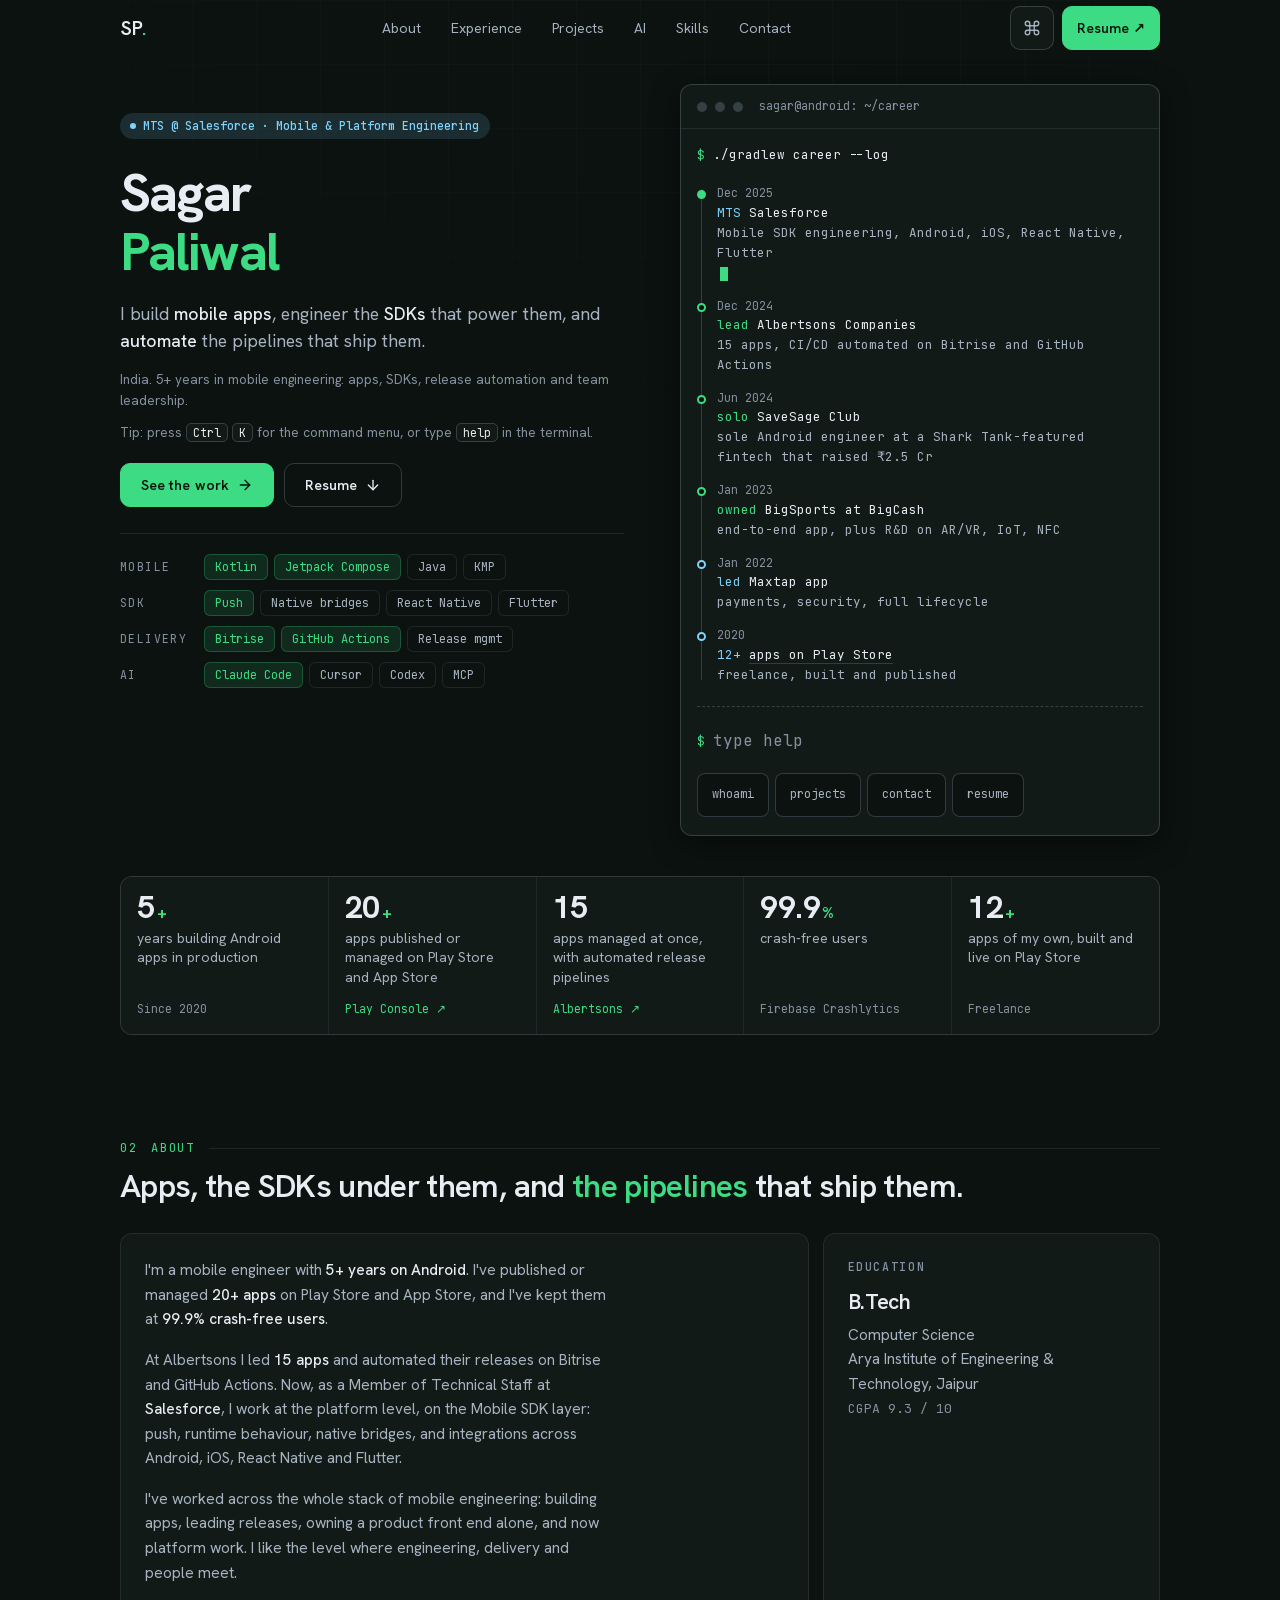
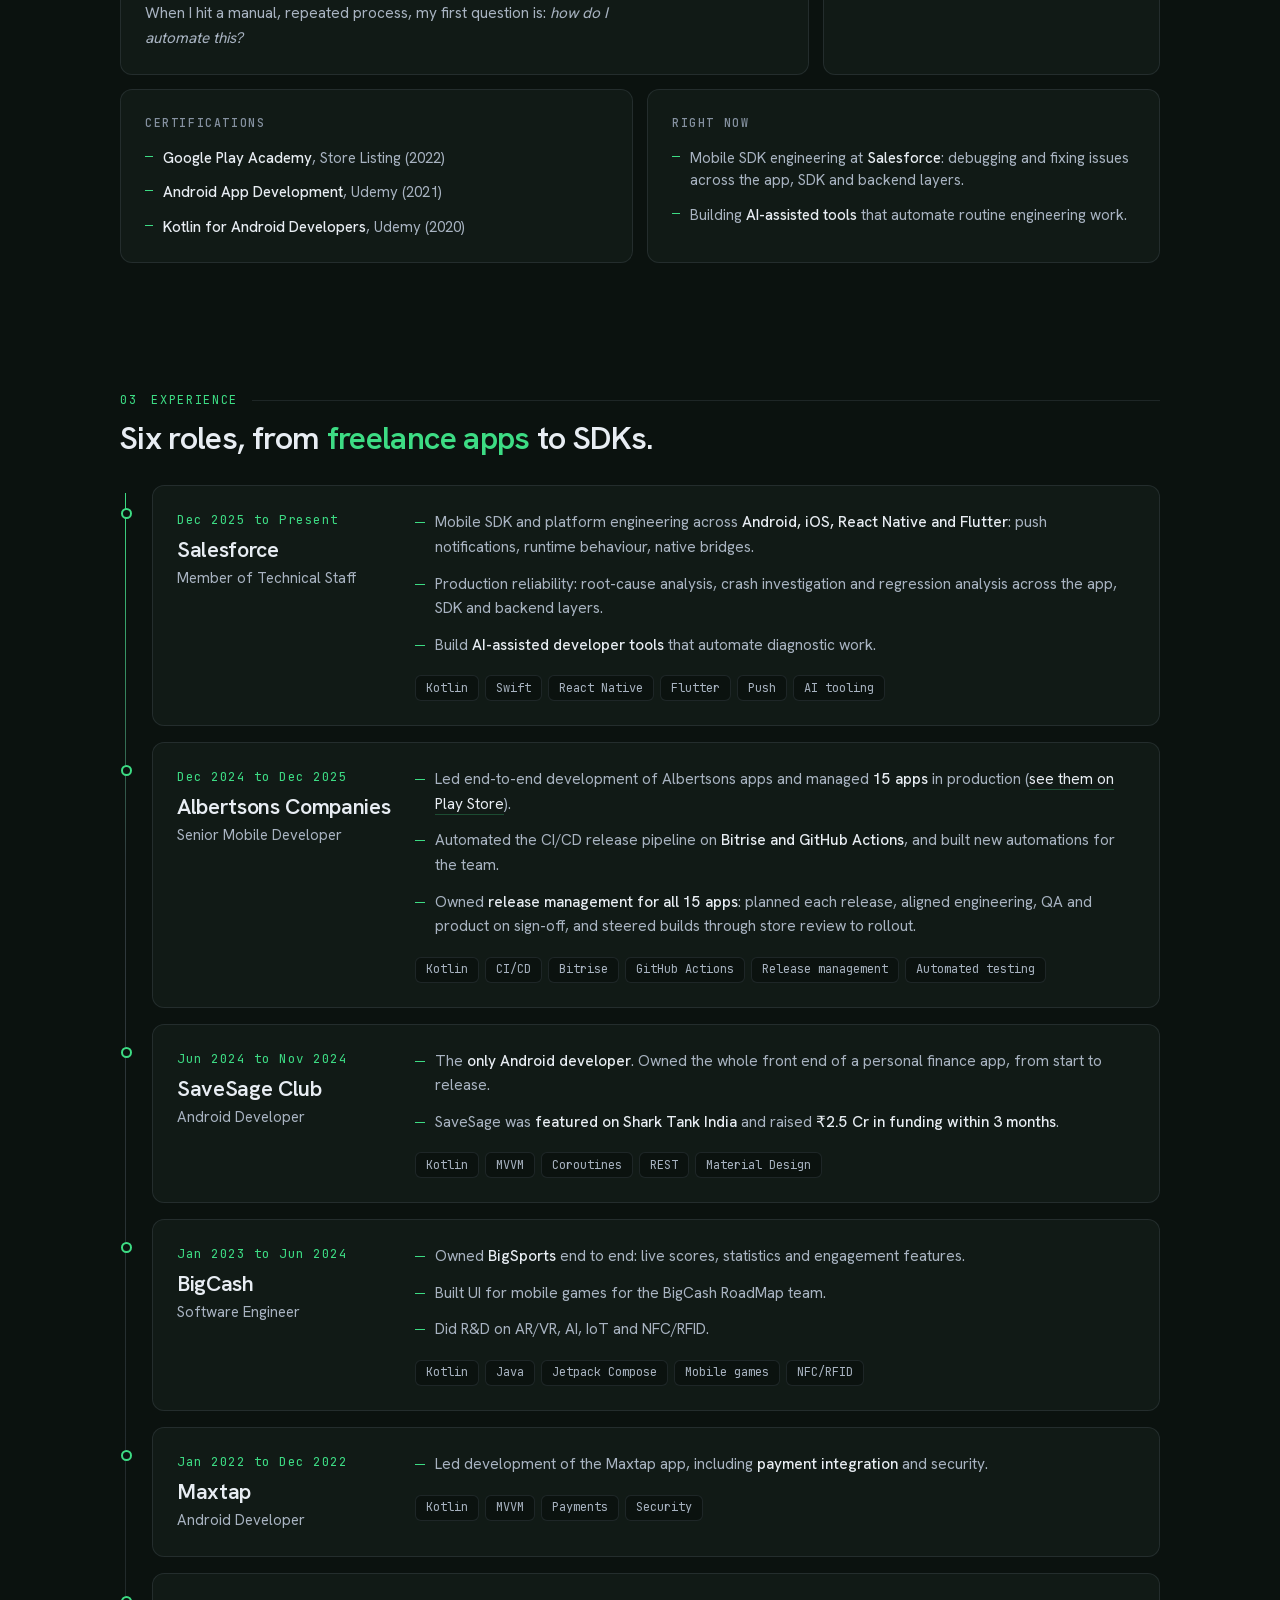
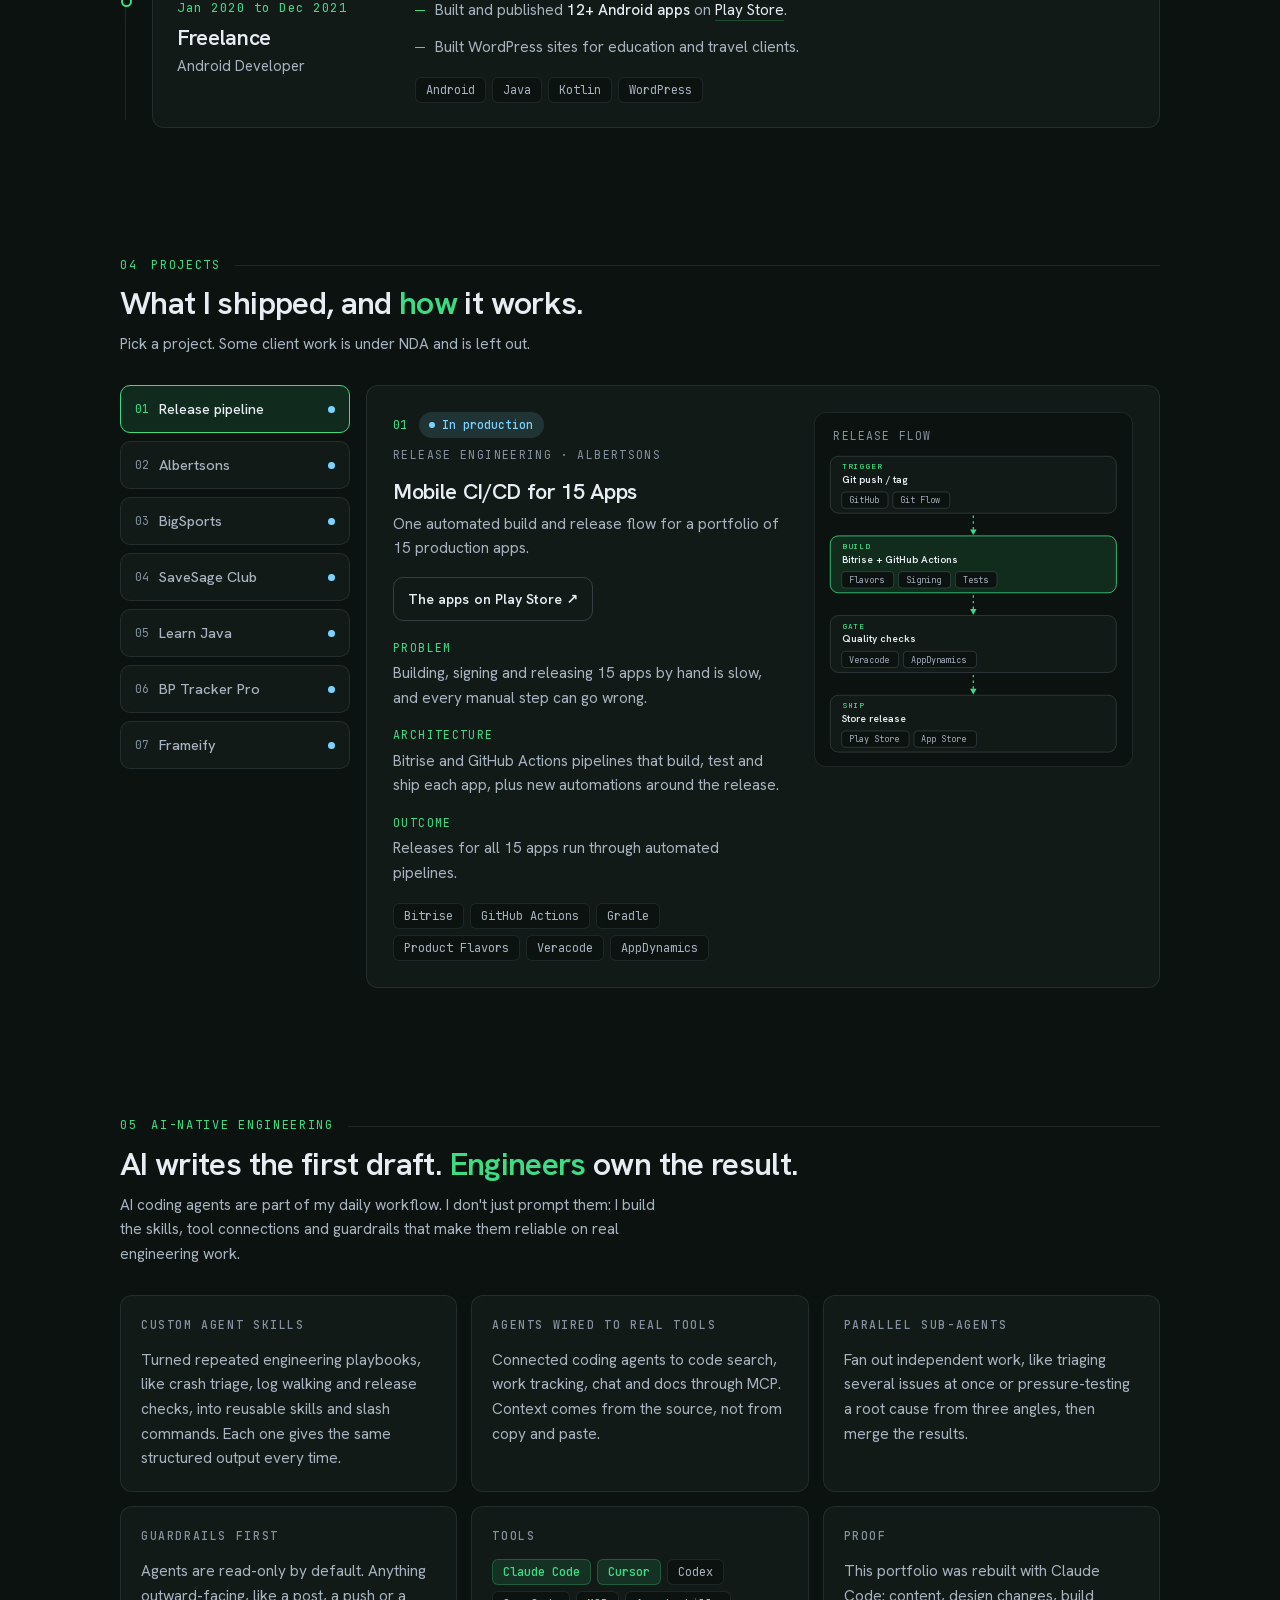
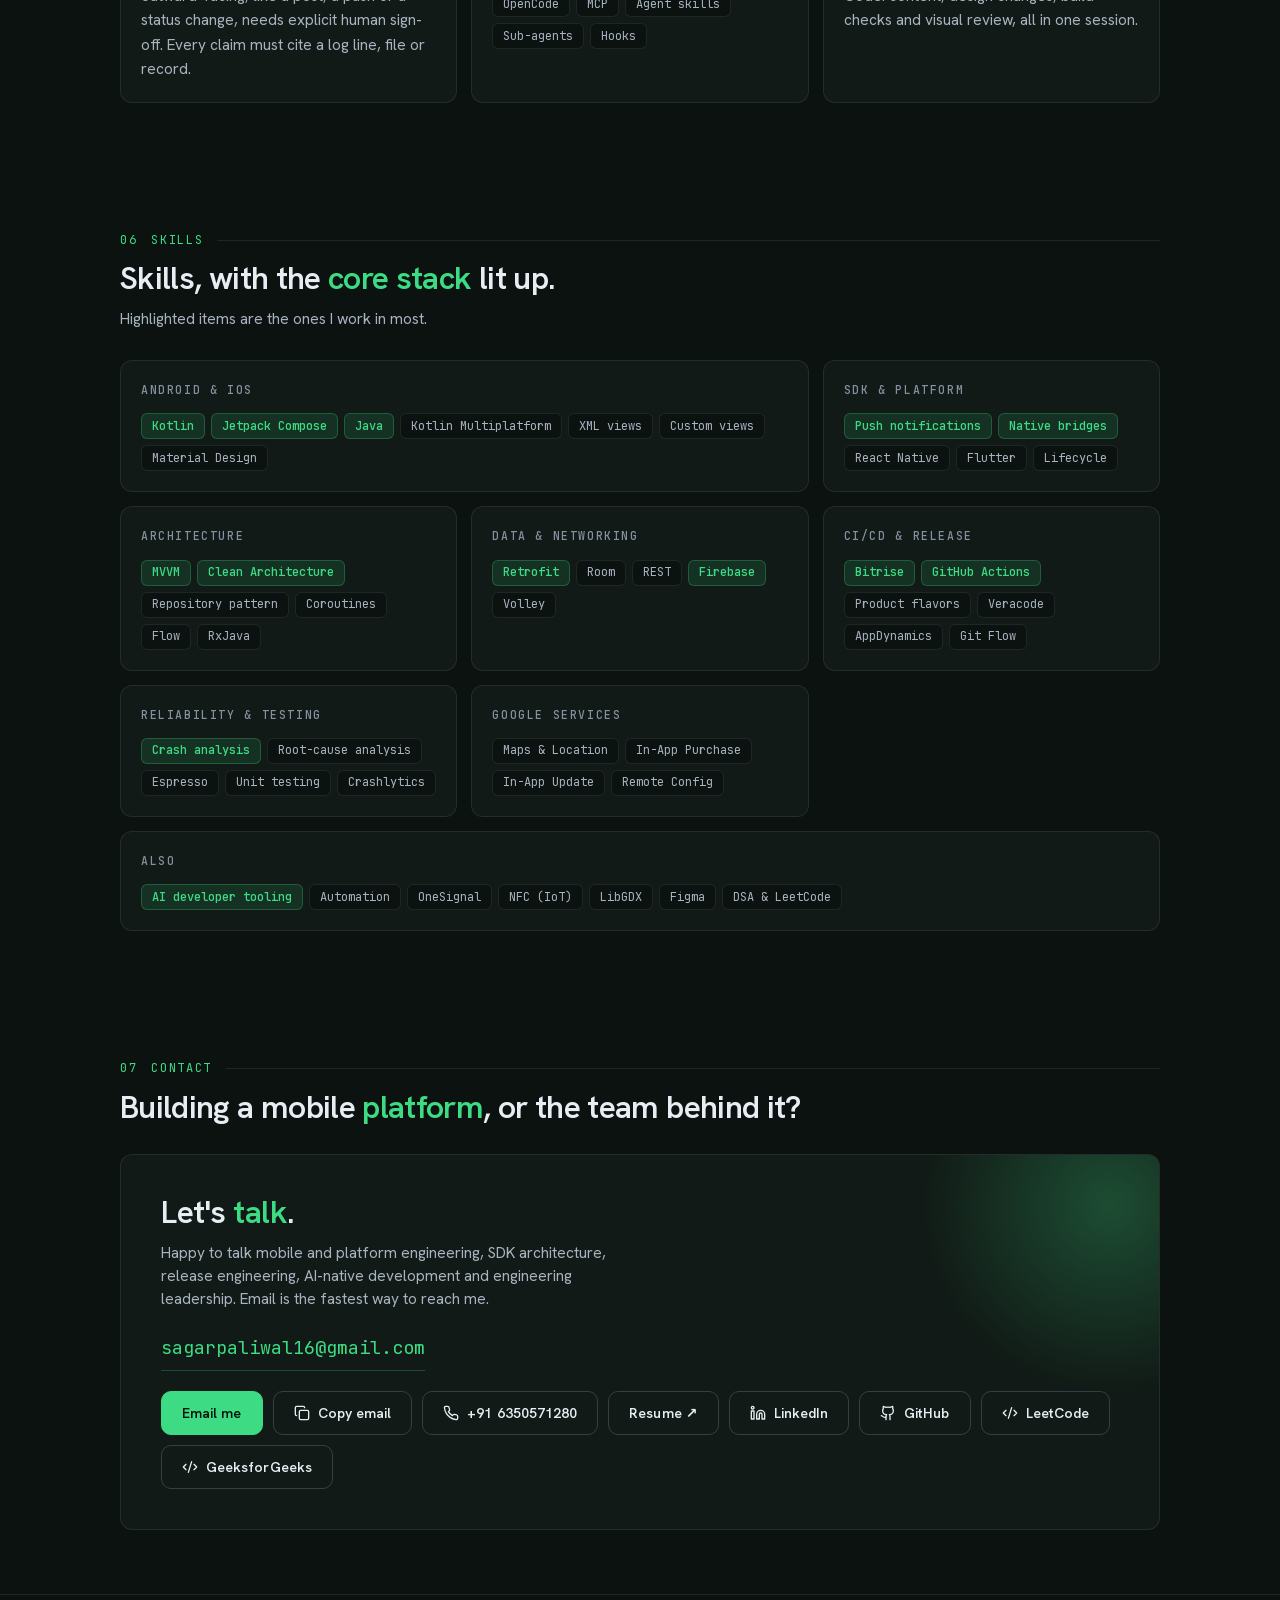
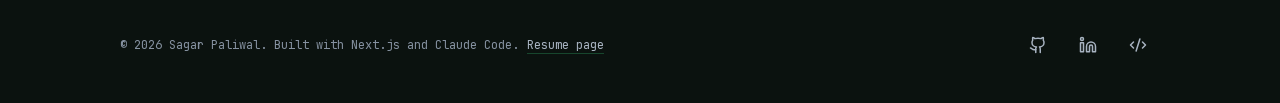
==== commit 91705d8c: "Publish site sagarpaliwal111/portfolio@d552854e3073ba5d8ce3ccc2a8753259e13002db" ====
--- a/index.html
+++ b/index.html
@@ -1 +1 @@
-<!DOCTYPE html><html lang="en" class="dark __variable_fd3dff __variable_a3cc63"><head><meta charSet="utf-8"/><meta name="viewport" content="width=device-width, initial-scale=1, viewport-fit=cover"/><link rel="preload" href="/_next/static/media/313510e2713fb214-s.p.woff2" as="font" crossorigin="" type="font/woff2"/><link rel="preload" href="/_next/static/media/558ca1a6aa3cb55e-s.p.woff2" as="font" crossorigin="" type="font/woff2"/><link rel="stylesheet" href="/_next/static/css/bfebde2e531cbcb8.css" crossorigin="" data-precedence="next"/><link rel="preload" as="script" fetchPriority="low" href="/_next/static/chunks/webpack-6226e3e0d04cdab1.js" crossorigin=""/><script src="/_next/static/chunks/fd9d1056-b74db6df6912cd76.js" async="" crossorigin=""></script><script src="/_next/static/chunks/69-42178cd253e9b801.js" async="" crossorigin=""></script><script src="/_next/static/chunks/main-app-b4df05b5a290faa2.js" async="" crossorigin=""></script><script src="/_next/static/chunks/250-4f18ac7f5599d7cb.js" async=""></script><script src="/_next/static/chunks/app/page-3be67ecfe8c6c3e8.js" async=""></script><script src="/_next/static/chunks/app/not-found-3e463604eac4d68f.js" async=""></script><script src="/_next/static/chunks/app/layout-1eb538846985e8c0.js" async=""></script><script src="/_next/static/chunks/app/error-092b7147260980c0.js" async=""></script><script src="/_next/static/chunks/app/global-error-ac0f43093ec55572.js" async=""></script><meta name="theme-color" content="#0b120f"/><title>Sagar Paliwal | Mobile &amp; Platform Engineer</title><meta name="description" content="Member of Technical Staff at Salesforce. Mobile and platform engineer: 5+ years, 20+ apps shipped, 99.9% crash-free, release management for 15 apps, and AI-native engineering with Claude Code."/><meta name="author" content="Sagar Paliwal"/><meta name="keywords" content="Mobile Engineer,Platform Engineering,Android,Mobile SDK,Release Management,AI-native engineering,Claude Code,Kotlin,Jetpack Compose,CI/CD,Bitrise,Salesforce,Sagar Paliwal"/><meta name="robots" content="index, follow"/><meta property="og:title" content="Sagar Paliwal | Mobile &amp; Platform Engineer"/><meta property="og:description" content="Member of Technical Staff at Salesforce. Mobile and platform engineer: 5+ years, 20+ apps shipped, 99.9% crash-free, release management for 15 apps, and AI-native engineering with Claude Code."/><meta property="og:site_name" content="Sagar Paliwal"/><meta property="og:locale" content="en_IN"/><meta property="og:image:alt" content="Sagar Paliwal, Android and Mobile SDK Engineer"/><meta property="og:image:type" content="image/png"/><meta property="og:image" content="https://sagarpaliwal111.github.io/opengraph-image?fe7928e5c1180e8b"/><meta property="og:image:width" content="1200"/><meta property="og:image:height" content="630"/><meta property="og:type" content="website"/><meta name="twitter:card" content="summary_large_image"/><meta name="twitter:title" content="Sagar Paliwal | Mobile &amp; Platform Engineer"/><meta name="twitter:description" content="Member of Technical Staff at Salesforce. Mobile and platform engineer: 5+ years, 20+ apps shipped, 99.9% crash-free, release management for 15 apps, and AI-native engineering with Claude Code."/><meta name="twitter:image:alt" content="Sagar Paliwal, Android and Mobile SDK Engineer"/><meta name="twitter:image:type" content="image/png"/><meta name="twitter:image" content="https://sagarpaliwal111.github.io/twitter-image?6f2205cb3db16831"/><meta name="twitter:image:width" content="1200"/><meta name="twitter:image:height" content="630"/><link rel="icon" href="/icon.svg?e1598b8cc4553a0f" type="image/svg+xml" sizes="any"/><meta name="next-size-adjust"/><script>(function(){var r=document.documentElement;r.classList.remove('light');r.classList.add('dark');})();</script><script src="/_next/static/chunks/polyfills-c67a75d1b6f99dc8.js" crossorigin="" noModule=""></script></head><body><a href="#main-content" class="skip-link">Skip to main content</a><script>!function(){var d=document.documentElement,c=d.classList;c.remove('light','dark');c.add('dark')}()</script><div class="page-bg" aria-hidden="true"></div><div id="cursor-spotlight" aria-hidden="true"></div><div class="progress" aria-hidden="true"></div><header class="nav" data-scrolled="false"><div class="wrap nav-inner"><a href="#hero" class="nav-logo" aria-label="Sagar Paliwal, back to top">SP<span>.</span></a><nav aria-label="Primary" class="nav-links"><a href="#about" class="nav-link">About</a><a href="#experience" class="nav-link">Experience</a><a href="#projects" class="nav-link">Projects</a><a href="#ai" class="nav-link">AI</a><a href="#skills" class="nav-link">Skills</a><a href="#contact" class="nav-link">Contact</a></nav><div class="nav-tools"><button type="button" class="icon-btn" aria-label="Open command menu" title="Command menu (Ctrl K)"><svg xmlns="http://www.w3.org/2000/svg" width="18" height="18" viewBox="0 0 24 24" fill="none" stroke="currentColor" stroke-width="1.8" stroke-linecap="round" stroke-linejoin="round" class="lucide lucide-command " aria-hidden="true"><path d="M15 6v12a3 3 0 1 0 3-3H6a3 3 0 1 0 3 3V6a3 3 0 1 0-3 3h12a3 3 0 1 0-3-3"></path></svg></button><a href="/Sagar_Paliwal_Resume.pdf" target="_blank" rel="noopener noreferrer" class="btn btn--primary btn--sm nav-resume">Resume ↗</a><button type="button" class="icon-btn nav-burger" aria-expanded="false" aria-controls="mobile-menu" aria-label="Open menu"><svg xmlns="http://www.w3.org/2000/svg" width="20" height="20" viewBox="0 0 24 24" fill="none" stroke="currentColor" stroke-width="1.8" stroke-linecap="round" stroke-linejoin="round" class="lucide lucide-menu " aria-hidden="true"><line x1="4" x2="20" y1="12" y2="12"></line><line x1="4" x2="20" y1="6" y2="6"></line><line x1="4" x2="20" y1="18" y2="18"></line></svg></button></div></div></header><main id="main-content"><section id="hero" class="hero"><div class="wrap"><div class="hero-grid"><div style="min-width:0"><p class="pill fade-in" data-status="live" style="margin-bottom:26px">MTS @ Salesforce · Mobile &amp; Platform Engineering</p><h1 class="hero-name"><span class="line"><span>Sagar</span></span><span class="line"><span>Paliwal</span></span></h1><p class="hero-pitch fade-in d1">I build <strong>mobile apps</strong>, engineer the <strong>SDKs</strong> that power them, and <strong>automate</strong> the pipelines that ship them.</p><p class="hero-meta fade-in d2">India. 5+ years in mobile engineering: apps, SDKs, release automation and team leadership.</p><p class="hero-tip fade-in d2" aria-hidden="true">Tip: press <kbd>Ctrl</kbd> <kbd>K</kbd> for the command menu, or type <kbd>help</kbd> in the terminal.</p><div class="hero-cta fade-in d3"><span class="magnetic"><a href="#projects" class="btn btn--primary">See the work <svg xmlns="http://www.w3.org/2000/svg" width="16" height="16" viewBox="0 0 24 24" fill="none" stroke="currentColor" stroke-width="2" stroke-linecap="round" stroke-linejoin="round" class="lucide lucide-arrow-right " aria-hidden="true"><path d="M5 12h14"></path><path d="m12 5 7 7-7 7"></path></svg></a></span><a href="/Sagar_Paliwal_Resume.pdf" target="_blank" rel="noopener noreferrer" class="btn">Resume <svg xmlns="http://www.w3.org/2000/svg" width="16" height="16" viewBox="0 0 24 24" fill="none" stroke="currentColor" stroke-width="2" stroke-linecap="round" stroke-linejoin="round" class="lucide lucide-arrow-down " aria-hidden="true"><path d="M12 5v14"></path><path d="m19 12-7 7-7-7"></path></svg></a></div><dl class="hero-stack fade-in d3"><div><dt>Mobile</dt><dd><span class="chip chip--accent">Kotlin</span><span class="chip chip--accent">Jetpack Compose</span><span class="chip">Java</span><span class="chip">KMP</span></dd></div><div><dt>SDK</dt><dd><span class="chip chip--accent">Push</span><span class="chip">Native bridges</span><span class="chip">React Native</span><span class="chip">Flutter</span></dd></div><div><dt>Delivery</dt><dd><span class="chip chip--accent">Bitrise</span><span class="chip chip--accent">GitHub Actions</span><span class="chip">Release mgmt</span></dd></div><div><dt>AI</dt><dd><span class="chip chip--accent">Claude Code</span><span class="chip">Cursor</span><span class="chip">Codex</span><span class="chip">MCP</span></dd></div></dl></div><figure class="term fade-in d2" aria-label="Career log"><div class="term-bar"><i></i><i></i><i></i><b>sagar@android: ~/career</b></div><div class="term-body"><p class="term-cmd"><span class="p">$</span> ./gradlew career --log</p><ol class="term-log"><li class="term-row" data-kind="now" style="--i:0"><span><span class="term-when">Dec 2025</span><span class="term-what"><span class="ok">MTS</span> Salesforce<span class="sub">Mobile SDK engineering, Android, iOS, React Native, Flutter</span><span class="cursor" aria-hidden="true"></span></span></span></li><li class="term-row" data-kind="ship" style="--i:1"><span><span class="term-when">Dec 2024</span><span class="term-what"><em>lead</em> Albertsons Companies<span class="sub">15 apps, CI/CD automated on Bitrise and GitHub Actions</span></span></span></li><li class="term-row" data-kind="ship" style="--i:2"><span><span class="term-when">Jun 2024</span><span class="term-what"><em>solo</em> SaveSage Club<span class="sub">sole Android engineer at a Shark Tank-featured fintech that raised ₹2.5 Cr</span></span></span></li><li class="term-row" data-kind="ship" style="--i:3"><span><span class="term-when">Jan 2023</span><span class="term-what"><em>owned</em> BigSports at BigCash<span class="sub">end-to-end app, plus R&amp;D on AR/VR, IoT, NFC</span></span></span></li><li class="term-row" data-kind="live" style="--i:4"><span><span class="term-when">Jan 2022</span><span class="term-what"><span class="ok">led</span> Maxtap app<span class="sub">payments, security, full lifecycle</span></span></span></li><li class="term-row" data-kind="live" style="--i:5"><span><span class="term-when">2020</span><span class="term-what"><span class="ok">12+</span> <a href="https://play.google.com/store/apps/developer?id=AppStraa" target="_blank" rel="noopener noreferrer">apps on Play Store</a><span class="sub">freelance, built and published</span></span></span></li></ol></div></figure></div><ul class="evidence fade-in d3" aria-label="Results at a glance"><li class="ev"><span class="ev-num">5<small>+</small></span><span class="ev-label">years building Android apps in production</span><span class="ev-src">Since 2020</span></li><li class="ev"><span class="ev-num">20<small>+</small></span><span class="ev-label">apps published or managed on Play Store and App Store</span><a class="ev-src" href="https://play.google.com/store/apps/developer?id=AppStraa" target="_blank" rel="noopener noreferrer">Play Console<!-- --> ↗</a></li><li class="ev"><span class="ev-num">15</span><span class="ev-label">apps managed at once, with automated release pipelines</span><a class="ev-src" href="https://play.google.com/store/apps/developer?id=Albertsons+Companies,+Inc." target="_blank" rel="noopener noreferrer">Albertsons<!-- --> ↗</a></li><li class="ev"><span class="ev-num">99.9<small>%</small></span><span class="ev-label">crash-free users</span><span class="ev-src">Firebase Crashlytics</span></li><li class="ev"><span class="ev-num">12<small>+</small></span><span class="ev-label">apps of my own, built and live on Play Store</span><span class="ev-src">Freelance</span></li></ul></div></section><section id="about" class="section"><div class="wrap"><header class="sec-head rise"><p class="sec-index"><span>02</span><span>About</span></p><h2 class="sec-title">Apps, the SDKs under them, and <em>the pipelines</em> that ship them.</h2></header><div class="bento"><div class="card b-bio rise"><p>I&#x27;m a mobile engineer with <strong>5+ years on Android</strong>. I&#x27;ve published or managed <strong>20+ apps</strong> on Play Store and App Store, and I&#x27;ve kept them at <strong>99.9% crash-free users</strong>.</p><p>At Albertsons I led <strong>15 apps</strong> and automated their releases on Bitrise and GitHub Actions. Now, as a Member of Technical Staff at <strong>Salesforce</strong>, I work at the platform level, on the Mobile SDK layer: push, runtime behaviour, native bridges, and integrations across Android, iOS, React Native and Flutter.</p><p>I&#x27;ve worked across the whole stack of mobile engineering: building apps, leading releases, owning a product front end alone, and now platform work. I like the level where engineering, delivery and people meet.</p><p>When I hit a manual, repeated process, my first question is: <em>how do I automate this?</em></p></div><div class="card b-edu rise"><h3>Education</h3><p class="stat-big">B.Tech</p><p style="margin-top:10px;color:var(--ink-2)">Computer Science<br/>Arya Institute of Engineering &amp; Technology, Jaipur<br/><span class="mono" style="font-size:13px;color:var(--ink-3)">CGPA 9.3 / 10</span></p></div><div class="card b-rec rise"><h3>Certifications</h3><ul class="plain-list"><li><b>Google Play Academy</b>, Store Listing (2022)</li><li><b>Android App Development</b>, Udemy (2021)</li><li><b>Kotlin for Android Developers</b>, Udemy (2020)</li></ul></div><div class="card b-now rise"><h3>Right now</h3><ul class="plain-list"><li>Mobile SDK engineering at <b>Salesforce</b>: debugging and fixing issues across the app, SDK and backend layers.</li><li>Building <b>AI-assisted tools</b> that automate routine engineering work.</li></ul></div></div></div></section><section id="experience" class="section"><div class="wrap"><header class="sec-head rise"><p class="sec-index"><span>03</span><span>Experience</span></p><h2 class="sec-title">Six roles, from <em>freelance apps</em> to SDKs.</h2></header><div class="timeline"><div class="rail-fill" aria-hidden="true"></div><article class="card role rise"><div><p class="role-when">Dec 2025 to Present</p><h3 class="role-co">Salesforce</h3><p class="role-title">Member of Technical Staff</p></div><div><ul class="role-pts"><li>Mobile SDK and platform engineering across <b>Android, iOS, React Native and Flutter</b>: push notifications, runtime behaviour, native bridges.</li><li>Production reliability: root-cause analysis, crash investigation and regression analysis across the app, SDK and backend layers.</li><li>Build <b>AI-assisted developer tools</b> that automate diagnostic work.</li></ul><div class="chip-row"><span class="chip">Kotlin</span><span class="chip">Swift</span><span class="chip">React Native</span><span class="chip">Flutter</span><span class="chip">Push</span><span class="chip">AI tooling</span></div></div></article><article class="card role rise"><div><p class="role-when">Dec 2024 to Dec 2025</p><h3 class="role-co">Albertsons Companies</h3><p class="role-title">Senior Mobile Developer</p></div><div><ul class="role-pts"><li>Led end-to-end development of Albertsons apps and managed <b>15 apps</b> in production (<a href="https://play.google.com/store/apps/developer?id=Albertsons+Companies,+Inc." target="_blank" rel="noopener noreferrer" class="link-inline">see them on Play Store</a>).</li><li>Automated the CI/CD release pipeline on <b>Bitrise and GitHub Actions</b>, and built new automations for the team.</li><li>Owned <b>release management for all 15 apps</b>: planned each release, aligned engineering, QA and product on sign-off, and steered builds through store review to rollout.</li></ul><div class="chip-row"><span class="chip">Kotlin</span><span class="chip">CI/CD</span><span class="chip">Bitrise</span><span class="chip">GitHub Actions</span><span class="chip">Release management</span><span class="chip">Automated testing</span></div></div></article><article class="card role rise"><div><p class="role-when">Jun 2024 to Nov 2024</p><h3 class="role-co">SaveSage Club</h3><p class="role-title">Android Developer</p></div><div><ul class="role-pts"><li>The <b>only Android developer</b>. Owned the whole front end of a personal finance app, from start to release.</li><li>SaveSage was <b>featured on Shark Tank India</b> and raised <b>₹2.5 Cr in funding within 3 months</b>.</li></ul><div class="chip-row"><span class="chip">Kotlin</span><span class="chip">MVVM</span><span class="chip">Coroutines</span><span class="chip">REST</span><span class="chip">Material Design</span></div></div></article><article class="card role rise"><div><p class="role-when">Jan 2023 to Jun 2024</p><h3 class="role-co">BigCash</h3><p class="role-title">Software Engineer</p></div><div><ul class="role-pts"><li>Owned <b>BigSports</b> end to end: live scores, statistics and engagement features.</li><li>Built UI for mobile games for the BigCash RoadMap team.</li><li>Did R&amp;D on AR/VR, AI, IoT and NFC/RFID.</li></ul><div class="chip-row"><span class="chip">Kotlin</span><span class="chip">Java</span><span class="chip">Jetpack Compose</span><span class="chip">Mobile games</span><span class="chip">NFC/RFID</span></div></div></article><article class="card role rise"><div><p class="role-when">Jan 2022 to Dec 2022</p><h3 class="role-co">Maxtap</h3><p class="role-title">Android Developer</p></div><div><ul class="role-pts"><li>Led development of the Maxtap app, including <b>payment integration</b> and security.</li></ul><div class="chip-row"><span class="chip">Kotlin</span><span class="chip">MVVM</span><span class="chip">Payments</span><span class="chip">Security</span></div></div></article><article class="card role rise"><div><p class="role-when">Jan 2020 to Dec 2021</p><h3 class="role-co">Freelance</h3><p class="role-title">Android Developer</p></div><div><ul class="role-pts"><li>Built and published <b>12+ Android apps</b> on <a href="https://play.google.com/store/apps/developer?id=AppStraa" target="_blank" rel="noopener noreferrer" class="link-inline">Play Store</a>.</li><li>Built WordPress sites for <a href="http://developersdome.com/" target="_blank" rel="noopener noreferrer" class="link-inline">education</a> and <a href="http://theudaipurstore.com/" target="_blank" rel="noopener noreferrer" class="link-inline">travel</a> clients.</li></ul><div class="chip-row"><span class="chip">Android</span><span class="chip">Java</span><span class="chip">Kotlin</span><span class="chip">WordPress</span></div></div></article></div></div></section><section id="projects" class="section"><div class="wrap"><header class="sec-head rise"><p class="sec-index"><span>04</span><span>Projects</span></p><h2 class="sec-title">What I shipped, and <em>how</em> it works.</h2><p class="sec-lede">Pick a project. Some client work is under NDA and is left out.</p></header><div class="explorer rise" role="radiogroup" aria-label="Choose a project"><input type="radio" id="pj-0" class="pj-radio" aria-label="Mobile CI/CD for 15 Apps" name="project" checked=""/><input type="radio" id="pj-1" class="pj-radio" aria-label="Albertsons Delivery &amp; Pickup" name="project"/><input type="radio" id="pj-2" class="pj-radio" aria-label="BigSports" name="project"/><input type="radio" id="pj-3" class="pj-radio" aria-label="SaveSage Club" name="project"/><input type="radio" id="pj-4" class="pj-radio" aria-label="Learn Java App" name="project"/><input type="radio" id="pj-5" class="pj-radio" aria-label="Blood Pressure Tracker Pro" name="project"/><input type="radio" id="pj-6" class="pj-radio" aria-label="Frameify: Suvichar App" name="project"/><div class="pj-list"><label for="pj-0" class="pj-tab"><span class="pj-tab-num">01</span><span class="pj-tab-name">Release pipeline</span><span class="pj-dot" data-status="live" aria-hidden="true"></span></label><label for="pj-1" class="pj-tab"><span class="pj-tab-num">02</span><span class="pj-tab-name">Albertsons</span><span class="pj-dot" data-status="live" aria-hidden="true"></span></label><label for="pj-2" class="pj-tab"><span class="pj-tab-num">03</span><span class="pj-tab-name">BigSports</span><span class="pj-dot" data-status="live" aria-hidden="true"></span></label><label for="pj-3" class="pj-tab"><span class="pj-tab-num">04</span><span class="pj-tab-name">SaveSage Club</span><span class="pj-dot" data-status="shipped" aria-hidden="true"></span></label><label for="pj-4" class="pj-tab"><span class="pj-tab-num">05</span><span class="pj-tab-name">Learn Java</span><span class="pj-dot" data-status="live" aria-hidden="true"></span></label><label for="pj-5" class="pj-tab"><span class="pj-tab-num">06</span><span class="pj-tab-name">BP Tracker Pro</span><span class="pj-dot" data-status="live" aria-hidden="true"></span></label><label for="pj-6" class="pj-tab"><span class="pj-tab-num">07</span><span class="pj-tab-name">Frameify</span><span class="pj-dot" data-status="live" aria-hidden="true"></span></label></div><div class="card pj-panels"><article id="pj-panel-0" class="pj-panel pj-panel--diagram" aria-label="Mobile CI/CD for 15 Apps"><div><div class="case-meta"><span class="case-num">01</span><span class="pill" data-status="live">In production</span><span class="eyebrow">Release engineering · Albertsons</span></div><h3 class="pj-title">Mobile CI/CD for 15 Apps</h3><p class="case-tag">One automated build and release flow for a portfolio of 15 production apps.</p><div class="chip-row" style="margin-top:16px"><a href="https://play.google.com/store/apps/developer?id=Albertsons+Companies,+Inc." target="_blank" rel="noopener noreferrer" class="btn btn--sm">The apps on Play Store<!-- --> ↗</a></div><dl class="pj-facts"><div><dt>Problem</dt><dd>Building, signing and releasing 15 apps by hand is slow, and every manual step can go wrong.</dd></div><div><dt>Architecture</dt><dd>Bitrise and GitHub Actions pipelines that build, test and ship each app, plus new automations around the release.</dd></div><div><dt>Outcome</dt><dd>Releases for all 15 apps run through automated pipelines.</dd></div></dl><div class="chip-row" style="margin-top:18px"><span class="chip">Bitrise</span><span class="chip">GitHub Actions</span><span class="chip">Gradle</span><span class="chip">Product Flavors</span><span class="chip">Veracode</span><span class="chip">AppDynamics</span></div></div><figure class="diagram"><figcaption>Release flow</figcaption><svg viewBox="0 0 360 372" role="img" aria-label="Release flow: Git push / tag (GitHub, Git Flow), then Bitrise + GitHub Actions (Flavors, Signing, Tests), then Quality checks (Veracode, AppDynamics), then Store release (Play Store, App Store)"><g><rect class="dg-layer" x="4" y="4" width="352" height="70" rx="10"></rect><text class="dg-label" x="18" y="20">TRIGGER</text><text class="dg-title" x="18" y="37">Git push / tag</text><g transform="translate(18, 48)"><rect class="dg-pill" width="57" height="20" rx="5"></rect><text class="dg-item" x="9" y="14">GitHub</text></g><g transform="translate(81, 48)"><rect class="dg-pill" width="70" height="20" rx="5"></rect><text class="dg-item" x="9" y="14">Git Flow</text></g><g><line class="dg-arrow dg-flow" x1="180" y1="77" x2="180" y2="95"></line><path class="dg-head" d="M 176 94 L 184 94 L 180 101 Z"></path></g></g><g><rect class="dg-layer dg-layer--hot" x="4" y="102" width="352" height="70" rx="10"></rect><text class="dg-label" x="18" y="118">BUILD</text><text class="dg-title" x="18" y="135">Bitrise + GitHub Actions</text><g transform="translate(18, 146)"><rect class="dg-pill" width="64" height="20" rx="5"></rect><text class="dg-item" x="9" y="14">Flavors</text></g><g transform="translate(88, 146)"><rect class="dg-pill" width="64" height="20" rx="5"></rect><text class="dg-item" x="9" y="14">Signing</text></g><g transform="translate(158, 146)"><rect class="dg-pill" width="51" height="20" rx="5"></rect><text class="dg-item" x="9" y="14">Tests</text></g><g><line class="dg-arrow dg-flow" x1="180" y1="175" x2="180" y2="193"></line><path class="dg-head" d="M 176 192 L 184 192 L 180 199 Z"></path></g></g><g><rect class="dg-layer" x="4" y="200" width="352" height="70" rx="10"></rect><text class="dg-label" x="18" y="216">GATE</text><text class="dg-title" x="18" y="233">Quality checks</text><g transform="translate(18, 244)"><rect class="dg-pill" width="70" height="20" rx="5"></rect><text class="dg-item" x="9" y="14">Veracode</text></g><g transform="translate(94, 244)"><rect class="dg-pill" width="90" height="20" rx="5"></rect><text class="dg-item" x="9" y="14">AppDynamics</text></g><g><line class="dg-arrow dg-flow" x1="180" y1="273" x2="180" y2="291"></line><path class="dg-head" d="M 176 290 L 184 290 L 180 297 Z"></path></g></g><g><rect class="dg-layer" x="4" y="298" width="352" height="70" rx="10"></rect><text class="dg-label" x="18" y="314">SHIP</text><text class="dg-title" x="18" y="331">Store release</text><g transform="translate(18, 342)"><rect class="dg-pill" width="83" height="20" rx="5"></rect><text class="dg-item" x="9" y="14">Play Store</text></g><g transform="translate(107, 342)"><rect class="dg-pill" width="77" height="20" rx="5"></rect><text class="dg-item" x="9" y="14">App Store</text></g></g></svg></figure></article><article id="pj-panel-1" class="pj-panel" aria-label="Albertsons Delivery &amp; Pickup"><div><div class="case-meta"><span class="case-num">02</span><span class="pill" data-status="live">Live</span><span class="eyebrow">Retail · Grocery</span></div><h3 class="pj-title">Albertsons Delivery &amp; Pickup</h3><p class="case-tag">Grocery delivery and pickup app. I was the lead developer.</p><div class="chip-row" style="margin-top:16px"><a href="https://play.google.com/store/apps/details?id=com.safeway.client.android.albertsons" target="_blank" rel="noopener noreferrer" class="btn btn--primary btn--sm"><svg xmlns="http://www.w3.org/2000/svg" width="15" height="15" viewBox="0 0 24 24" fill="none" stroke="currentColor" stroke-width="2" stroke-linecap="round" stroke-linejoin="round" class="lucide lucide-external-link " aria-hidden="true"><path d="M15 3h6v6"></path><path d="M10 14 21 3"></path><path d="M18 13v6a2 2 0 0 1-2 2H5a2 2 0 0 1-2-2V8a2 2 0 0 1 2-2h6"></path></svg> Install</a></div><dl class="pj-facts"><div><dt>Problem</dt><dd>Customers order groceries for delivery or pickup from their phones.</dd></div><div><dt>Architecture</dt><dd>Kotlin and MVVM, with releases on automated CI/CD.</dd></div><div><dt>Outcome</dt><dd>Lead developer on a live retail app.</dd></div></dl><div class="chip-row" style="margin-top:18px"><span class="chip">Kotlin</span><span class="chip">MVVM</span><span class="chip">CI/CD</span></div></div></article><article id="pj-panel-2" class="pj-panel pj-panel--diagram" aria-label="BigSports"><div><div class="case-meta"><span class="case-num">03</span><span class="pill" data-status="live">Live</span><span class="eyebrow">Sports · BigCash</span></div><h3 class="pj-title">BigSports</h3><p class="case-tag">Live scores, stats and engagement features. I owned the app end to end.</p><dl class="pj-facts"><div><dt>Problem</dt><dd>Sports fans want live scores and stats in one place.</dd></div><div><dt>Architecture</dt><dd>Kotlin and Jetpack Compose over REST APIs.</dd></div><div><dt>Outcome</dt><dd>Owned development and ongoing releases.</dd></div></dl><div class="chip-row" style="margin-top:18px"><span class="chip">Kotlin</span><span class="chip">Jetpack Compose</span><span class="chip">REST API</span></div></div><figure class="diagram"><figcaption>App architecture</figcaption><svg viewBox="0 0 360 342" role="img" aria-label="App architecture: Jetpack Compose (Live scores, Stats), then ViewModel + Flow (MVVM), then Repository (Retrofit, Room), then REST API"><g><rect class="dg-layer" x="4" y="4" width="352" height="70" rx="10"></rect><text class="dg-label" x="18" y="20">UI</text><text class="dg-title" x="18" y="37">Jetpack Compose</text><g transform="translate(18, 48)"><rect class="dg-pill" width="90" height="20" rx="5"></rect><text class="dg-item" x="9" y="14">Live scores</text></g><g transform="translate(114, 48)"><rect class="dg-pill" width="51" height="20" rx="5"></rect><text class="dg-item" x="9" y="14">Stats</text></g><g><line class="dg-arrow dg-flow" x1="180" y1="77" x2="180" y2="95"></line><path class="dg-head" d="M 176 94 L 184 94 L 180 101 Z"></path></g></g><g><rect class="dg-layer dg-layer--hot" x="4" y="102" width="352" height="70" rx="10"></rect><text class="dg-label" x="18" y="118">STATE</text><text class="dg-title" x="18" y="135">ViewModel + Flow</text><g transform="translate(18, 146)"><rect class="dg-pill" width="44" height="20" rx="5"></rect><text class="dg-item" x="9" y="14">MVVM</text></g><g><line class="dg-arrow dg-flow" x1="180" y1="175" x2="180" y2="193"></line><path class="dg-head" d="M 176 192 L 184 192 L 180 199 Z"></path></g></g><g><rect class="dg-layer" x="4" y="200" width="352" height="70" rx="10"></rect><text class="dg-label" x="18" y="216">DATA</text><text class="dg-title" x="18" y="233">Repository</text><g transform="translate(18, 244)"><rect class="dg-pill" width="70" height="20" rx="5"></rect><text class="dg-item" x="9" y="14">Retrofit</text></g><g transform="translate(94, 244)"><rect class="dg-pill" width="44" height="20" rx="5"></rect><text class="dg-item" x="9" y="14">Room</text></g><g><line class="dg-arrow dg-flow" x1="180" y1="273" x2="180" y2="291"></line><path class="dg-head" d="M 176 290 L 184 290 L 180 297 Z"></path></g></g><g><rect class="dg-layer" x="4" y="298" width="352" height="40" rx="10"></rect><text class="dg-label" x="18" y="314">BACKEND</text><text class="dg-title" x="18" y="331">REST API</text></g></svg></figure></article><article id="pj-panel-3" class="pj-panel" aria-label="SaveSage Club"><div><div class="case-meta"><span class="case-num">04</span><span class="pill" data-status="shipped">Shipped</span><span class="eyebrow">Fintech · Shark Tank India</span></div><h3 class="pj-title">SaveSage Club</h3><p class="case-tag">Budgets, savings goals and investment insights. Built as the only Android developer.</p><div class="chip-row" style="margin-top:16px"><a href="https://play.google.com/store/apps/details?id=com.savesage.club" target="_blank" rel="noopener noreferrer" class="btn btn--primary btn--sm"><svg xmlns="http://www.w3.org/2000/svg" width="15" height="15" viewBox="0 0 24 24" fill="none" stroke="currentColor" stroke-width="2" stroke-linecap="round" stroke-linejoin="round" class="lucide lucide-external-link " aria-hidden="true"><path d="M15 3h6v6"></path><path d="M10 14 21 3"></path><path d="M18 13v6a2 2 0 0 1-2 2H5a2 2 0 0 1-2-2V8a2 2 0 0 1 2-2h6"></path></svg> Install</a></div><dl class="pj-facts"><div><dt>Problem</dt><dd>Help people manage budgets, savings goals and investments.</dd></div><div><dt>Architecture</dt><dd>Kotlin, MVVM and Coroutines over REST.</dd></div><div><dt>Outcome</dt><dd>I built the whole Android front end alone. The company was featured on Shark Tank India and raised ₹2.5 Cr in funding within 3 months.</dd></div></dl><div class="chip-row" style="margin-top:18px"><span class="chip">Kotlin</span><span class="chip">MVVM</span><span class="chip">Coroutines</span><span class="chip">REST API</span><span class="chip">Material Design</span></div></div></article><article id="pj-panel-4" class="pj-panel" aria-label="Learn Java App"><div><div class="case-meta"><span class="case-num">05</span><span class="pill" data-status="live">Live</span><span class="eyebrow">Education · Personal</span></div><h3 class="pj-title">Learn Java App</h3><p class="case-tag">Free Java tutorials with a built-in online compiler.</p><div class="chip-row" style="margin-top:16px"><a href="https://play.google.com/store/apps/details?id=com.sagarpaliwal.learnjavalanguage" target="_blank" rel="noopener noreferrer" class="btn btn--primary btn--sm"><svg xmlns="http://www.w3.org/2000/svg" width="15" height="15" viewBox="0 0 24 24" fill="none" stroke="currentColor" stroke-width="2" stroke-linecap="round" stroke-linejoin="round" class="lucide lucide-external-link " aria-hidden="true"><path d="M15 3h6v6"></path><path d="M10 14 21 3"></path><path d="M18 13v6a2 2 0 0 1-2 2H5a2 2 0 0 1-2-2V8a2 2 0 0 1 2-2h6"></path></svg> Install</a></div><dl class="pj-facts"><div><dt>Problem</dt><dd>Learners need lessons and a place to run code, on their phone.</dd></div><div><dt>Architecture</dt><dd>Step-by-step lessons, with an online compiler for real-time practice.</dd></div><div><dt>Outcome</dt><dd>Live on Play Store.</dd></div></dl><div class="chip-row" style="margin-top:18px"><span class="chip">Kotlin</span><span class="chip">Java</span></div></div></article><article id="pj-panel-5" class="pj-panel" aria-label="Blood Pressure Tracker Pro"><div><div class="case-meta"><span class="case-num">06</span><span class="pill" data-status="live">Live</span><span class="eyebrow">Health · Personal</span></div><h3 class="pj-title">Blood Pressure Tracker Pro</h3><p class="case-tag">Log systolic, diastolic and pulse readings, and watch the trends.</p><dl class="pj-facts"><div><dt>Problem</dt><dd>People with high blood pressure need a simple log they will keep using.</dd></div><div><dt>Architecture</dt><dd>Readings with tags, and interactive trend charts.</dd></div><div><dt>Outcome</dt><dd>Live on Play Store.</dd></div></dl><div class="chip-row" style="margin-top:18px"><span class="chip">Kotlin</span><span class="chip">Charts</span><span class="chip">Room</span></div></div></article><article id="pj-panel-6" class="pj-panel" aria-label="Frameify: Suvichar App"><div><div class="case-meta"><span class="case-num">07</span><span class="pill" data-status="live">Live</span><span class="eyebrow">Image processing · Personal</span></div><h3 class="pj-title">Frameify: Suvichar App</h3><p class="case-tag">Put your photo, name and title on shareable quote frames.</p><dl class="pj-facts"><div><dt>Problem</dt><dd>Users want personalised quote posters without a design tool.</dd></div><div><dt>Architecture</dt><dd>Custom frame templates and on-device image processing.</dd></div><div><dt>Outcome</dt><dd>Live on Play Store.</dd></div></dl><div class="chip-row" style="margin-top:18px"><span class="chip">Kotlin</span><span class="chip">Image processing</span><span class="chip">Custom views</span></div></div></article></div></div></div></section><section id="ai" class="section"><div class="wrap"><header class="sec-head rise"><p class="sec-index"><span>05</span><span>AI-native engineering</span></p><h2 class="sec-title">AI writes the first draft. <em>Engineers</em> own the result.</h2><p class="sec-lede">AI coding agents are part of my daily workflow. I don&#x27;t just prompt them: I build the skills, tool connections and guardrails that make them reliable on real engineering work.</p></header><div class="skill-grid"><div class="card rise"><h3>Custom agent skills</h3><p style="color:var(--ink-2);line-height:1.6">Turned repeated engineering playbooks, like crash triage, log walking and release checks, into reusable skills and slash commands. Each one gives the same structured output every time.</p></div><div class="card rise"><h3>Agents wired to real tools</h3><p style="color:var(--ink-2);line-height:1.6">Connected coding agents to code search, work tracking, chat and docs through MCP. Context comes from the source, not from copy and paste.</p></div><div class="card rise"><h3>Parallel sub-agents</h3><p style="color:var(--ink-2);line-height:1.6">Fan out independent work, like triaging several issues at once or pressure-testing a root cause from three angles, then merge the results.</p></div><div class="card rise"><h3>Guardrails first</h3><p style="color:var(--ink-2);line-height:1.6">Agents are read-only by default. Anything outward-facing, like a post, a push or a status change, needs explicit human sign-off. Every claim must cite a log line, file or record.</p></div><div class="card rise"><h3>Tools</h3><ul class="chip-row"><li class="chip chip--accent">Claude Code</li><li class="chip chip--accent">Cursor</li><li class="chip">Codex</li><li class="chip">OpenCode</li><li class="chip">MCP</li><li class="chip">Agent skills</li><li class="chip">Sub-agents</li><li class="chip">Hooks</li></ul></div><div class="card rise"><h3>Proof</h3><p style="color:var(--ink-2);line-height:1.6">This portfolio was rebuilt with Claude Code: content, design changes, build checks and visual review, all in one session.</p></div></div></div></section><section id="skills" class="section"><div class="wrap"><header class="sec-head rise"><p class="sec-index"><span>06</span><span>Skills</span></p><h2 class="sec-title">Skills, with the <em>core stack</em> lit up.</h2><p class="sec-lede">Highlighted items are the ones I work in most.</p></header><div class="skill-grid"><div class="card rise skill-wide"><h3>Android &amp; iOS</h3><ul class="chip-row"><li class="chip chip--accent">Kotlin</li><li class="chip chip--accent">Jetpack Compose</li><li class="chip chip--accent">Java</li><li class="chip">Kotlin Multiplatform</li><li class="chip">XML views</li><li class="chip">Custom views</li><li class="chip">Material Design</li></ul></div><div class="card rise"><h3>SDK &amp; platform</h3><ul class="chip-row"><li class="chip chip--accent">Push notifications</li><li class="chip chip--accent">Native bridges</li><li class="chip">React Native</li><li class="chip">Flutter</li><li class="chip">Lifecycle</li></ul></div><div class="card rise"><h3>Architecture</h3><ul class="chip-row"><li class="chip chip--accent">MVVM</li><li class="chip chip--accent">Clean Architecture</li><li class="chip">Repository pattern</li><li class="chip">Coroutines</li><li class="chip">Flow</li><li class="chip">RxJava</li></ul></div><div class="card rise"><h3>Data &amp; networking</h3><ul class="chip-row"><li class="chip chip--accent">Retrofit</li><li class="chip">Room</li><li class="chip">REST</li><li class="chip chip--accent">Firebase</li><li class="chip">Volley</li></ul></div><div class="card rise"><h3>CI/CD &amp; release</h3><ul class="chip-row"><li class="chip chip--accent">Bitrise</li><li class="chip chip--accent">GitHub Actions</li><li class="chip">Product flavors</li><li class="chip">Veracode</li><li class="chip">AppDynamics</li><li class="chip">Git Flow</li></ul></div><div class="card rise"><h3>Reliability &amp; testing</h3><ul class="chip-row"><li class="chip chip--accent">Crash analysis</li><li class="chip">Root-cause analysis</li><li class="chip">Espresso</li><li class="chip">Unit testing</li><li class="chip">Crashlytics</li></ul></div><div class="card rise"><h3>Google services</h3><ul class="chip-row"><li class="chip">Maps &amp; Location</li><li class="chip">In-App Purchase</li><li class="chip">In-App Update</li><li class="chip">Remote Config</li></ul></div><div class="card rise skill-full"><h3>Also</h3><ul class="chip-row"><li class="chip chip--accent">AI developer tooling</li><li class="chip">Automation</li><li class="chip">OneSignal</li><li class="chip">NFC (IoT)</li><li class="chip">LibGDX</li><li class="chip">Figma</li><li class="chip">DSA &amp; LeetCode</li></ul></div></div></div></section><section id="contact" class="section"><div class="wrap"><header class="sec-head rise"><p class="sec-index"><span>07</span><span>Contact</span></p><h2 class="sec-title">Building a mobile <em>platform</em>, or the team behind it?</h2></header><div class="card contact rise"><h2>Let&#x27;s <em>talk</em>.</h2><p>Happy to talk mobile and platform engineering, SDK architecture, release engineering, AI-native development and engineering leadership. Email is the fastest way to reach me.</p><a href="mailto:sagarpaliwal16@gmail.com" class="contact-mail">sagarpaliwal16@gmail.com</a><div class="contact-links"><a href="mailto:sagarpaliwal16@gmail.com?subject=Hello%20from%20your%20portfolio" class="btn btn--primary">Email me</a><button type="button" class="btn" aria-live="polite"><svg xmlns="http://www.w3.org/2000/svg" width="16" height="16" viewBox="0 0 24 24" fill="none" stroke="currentColor" stroke-width="2" stroke-linecap="round" stroke-linejoin="round" class="lucide lucide-copy " aria-hidden="true"><rect width="14" height="14" x="8" y="8" rx="2" ry="2"></rect><path d="M4 16c-1.1 0-2-.9-2-2V4c0-1.1.9-2 2-2h10c1.1 0 2 .9 2 2"></path></svg>Copy email</button><a href="tel:+916350571280" class="btn"><svg xmlns="http://www.w3.org/2000/svg" width="16" height="16" viewBox="0 0 24 24" fill="none" stroke="currentColor" stroke-width="2" stroke-linecap="round" stroke-linejoin="round" class="lucide lucide-phone " aria-hidden="true"><path d="M22 16.92v3a2 2 0 0 1-2.18 2 19.79 19.79 0 0 1-8.63-3.07 19.5 19.5 0 0 1-6-6 19.79 19.79 0 0 1-3.07-8.67A2 2 0 0 1 4.11 2h3a2 2 0 0 1 2 1.72 12.84 12.84 0 0 0 .7 2.81 2 2 0 0 1-.45 2.11L8.09 9.91a16 16 0 0 0 6 6l1.27-1.27a2 2 0 0 1 2.11-.45 12.84 12.84 0 0 0 2.81.7A2 2 0 0 1 22 16.92z"></path></svg> <!-- -->+91 6350571280</a><a href="/Sagar_Paliwal_Resume.pdf" target="_blank" rel="noopener noreferrer" class="btn">Resume ↗</a><a href="https://www.linkedin.com/in/sagar-paliwal/" target="_blank" rel="noopener noreferrer" class="btn"><svg xmlns="http://www.w3.org/2000/svg" width="16" height="16" viewBox="0 0 24 24" fill="none" stroke="currentColor" stroke-width="2" stroke-linecap="round" stroke-linejoin="round" class="lucide lucide-linkedin " aria-hidden="true"><path d="M16 8a6 6 0 0 1 6 6v7h-4v-7a2 2 0 0 0-2-2 2 2 0 0 0-2 2v7h-4v-7a6 6 0 0 1 6-6z"></path><rect width="4" height="12" x="2" y="9"></rect><circle cx="4" cy="4" r="2"></circle></svg> LinkedIn</a><a href="https://github.com/sagarpaliwal111" target="_blank" rel="noopener noreferrer" class="btn"><svg xmlns="http://www.w3.org/2000/svg" width="16" height="16" viewBox="0 0 24 24" fill="none" stroke="currentColor" stroke-width="2" stroke-linecap="round" stroke-linejoin="round" class="lucide lucide-github " aria-hidden="true"><path d="M15 22v-4a4.8 4.8 0 0 0-1-3.5c3 0 6-2 6-5.5.08-1.25-.27-2.48-1-3.5.28-1.15.28-2.35 0-3.5 0 0-1 0-3 1.5-2.64-.5-5.36-.5-8 0C6 2 5 2 5 2c-.3 1.15-.3 2.35 0 3.5A5.403 5.403 0 0 0 4 9c0 3.5 3 5.5 6 5.5-.39.49-.68 1.05-.85 1.65-.17.6-.22 1.23-.15 1.85v4"></path><path d="M9 18c-4.51 2-5-2-7-2"></path></svg> GitHub</a><a href="https://leetcode.com/u/Sagar_Paliwal/" target="_blank" rel="noopener noreferrer" class="btn"><svg xmlns="http://www.w3.org/2000/svg" width="16" height="16" viewBox="0 0 24 24" fill="none" stroke="currentColor" stroke-width="2" stroke-linecap="round" stroke-linejoin="round" class="lucide lucide-code-xml " aria-hidden="true"><path d="m18 16 4-4-4-4"></path><path d="m6 8-4 4 4 4"></path><path d="m14.5 4-5 16"></path></svg> LeetCode</a><a href="https://www.geeksforgeeks.org/profile/sagar_paliwal" target="_blank" rel="noopener noreferrer" class="btn"><svg xmlns="http://www.w3.org/2000/svg" width="16" height="16" viewBox="0 0 24 24" fill="none" stroke="currentColor" stroke-width="2" stroke-linecap="round" stroke-linejoin="round" class="lucide lucide-code-xml " aria-hidden="true"><path d="m18 16 4-4-4-4"></path><path d="m6 8-4 4 4 4"></path><path d="m14.5 4-5 16"></path></svg> GeeksforGeeks</a></div></div></div></section></main><footer class="footer"><div class="wrap footer-in"><p>© 2026 Sagar Paliwal. Built with Next.js and Claude Code.<a class="footer-resume" href="/resume/">Resume page</a></p><div class="footer-links"><a href="https://github.com/sagarpaliwal111" target="_blank" rel="noopener noreferrer" aria-label="GitHub"><svg xmlns="http://www.w3.org/2000/svg" width="18" height="18" viewBox="0 0 24 24" fill="none" stroke="currentColor" stroke-width="2" stroke-linecap="round" stroke-linejoin="round" class="lucide lucide-github " aria-hidden="true"><path d="M15 22v-4a4.8 4.8 0 0 0-1-3.5c3 0 6-2 6-5.5.08-1.25-.27-2.48-1-3.5.28-1.15.28-2.35 0-3.5 0 0-1 0-3 1.5-2.64-.5-5.36-.5-8 0C6 2 5 2 5 2c-.3 1.15-.3 2.35 0 3.5A5.403 5.403 0 0 0 4 9c0 3.5 3 5.5 6 5.5-.39.49-.68 1.05-.85 1.65-.17.6-.22 1.23-.15 1.85v4"></path><path d="M9 18c-4.51 2-5-2-7-2"></path></svg></a><a href="https://www.linkedin.com/in/sagar-paliwal/" target="_blank" rel="noopener noreferrer" aria-label="LinkedIn"><svg xmlns="http://www.w3.org/2000/svg" width="18" height="18" viewBox="0 0 24 24" fill="none" stroke="currentColor" stroke-width="2" stroke-linecap="round" stroke-linejoin="round" class="lucide lucide-linkedin " aria-hidden="true"><path d="M16 8a6 6 0 0 1 6 6v7h-4v-7a2 2 0 0 0-2-2 2 2 0 0 0-2 2v7h-4v-7a6 6 0 0 1 6-6z"></path><rect width="4" height="12" x="2" y="9"></rect><circle cx="4" cy="4" r="2"></circle></svg></a><a href="https://leetcode.com/u/Sagar_Paliwal/" target="_blank" rel="noopener noreferrer" aria-label="LeetCode"><svg xmlns="http://www.w3.org/2000/svg" width="18" height="18" viewBox="0 0 24 24" fill="none" stroke="currentColor" stroke-width="2" stroke-linecap="round" stroke-linejoin="round" class="lucide lucide-code-xml " aria-hidden="true"><path d="m18 16 4-4-4-4"></path><path d="m6 8-4 4 4 4"></path><path d="m14.5 4-5 16"></path></svg></a></div></div></footer><script src="/_next/static/chunks/webpack-6226e3e0d04cdab1.js" crossorigin="" async=""></script><script>(self.__next_f=self.__next_f||[]).push([0]);self.__next_f.push([2,null])</script><script>self.__next_f.push([1,"1:HL[\"/_next/static/media/313510e2713fb214-s.p.woff2\",\"font\",{\"crossOrigin\":\"\",\"type\":\"font/woff2\"}]\n2:HL[\"/_next/static/media/558ca1a6aa3cb55e-s.p.woff2\",\"font\",{\"crossOrigin\":\"\",\"type\":\"font/woff2\"}]\n3:HL[\"/_next/static/css/bfebde2e531cbcb8.css\",\"style\",{\"crossOrigin\":\"\"}]\n0:\"$L4\"\n"])</script><script>self.__next_f.push([1,"5:I[7690,[],\"\"]\n7:I[2169,[\"250\",\"static/chunks/250-4f18ac7f5599d7cb.js\",\"931\",\"static/chunks/app/page-3be67ecfe8c6c3e8.js\"],\"CursorSpotlight\"]\n8:I[3474,[\"250\",\"static/chunks/250-4f18ac7f5599d7cb.js\",\"931\",\"static/chunks/app/page-3be67ecfe8c6c3e8.js\"],\"ScrollProgress\"]\n9:I[9637,[\"250\",\"static/chunks/250-4f18ac7f5599d7cb.js\",\"931\",\"static/chunks/app/page-3be67ecfe8c6c3e8.js\"],\"\"]\na:I[6288,[\"250\",\"static/chunks/250-4f18ac7f5599d7cb.js\",\"931\",\"static/chunks/app/page-3be67ecfe8c6c3e8.js\"],\"CommandPalette\"]\nb:I[1196,[\"250\",\"static/chunks/250-4f18ac7f5599d7cb.js\",\"931\",\"static/chunks/app/page-3be67ecfe8c6c3e8.js\"],\"Magnetic\"]\nc:I[1839,[\"250\",\"static/chunks/250-4f18ac7f5599d7cb.js\",\"931\",\"static/chunks/app/page-3be67ecfe8c6c3e8.js\"],\"TerminalPrompt\"]\nd:I[2602,[\"250\",\"static/chunks/250-4f18ac7f5599d7cb.js\",\"931\",\"static/chunks/app/page-3be67ecfe8c6c3e8.js\"],\"TimelineRail\"]\ne:I[8217,[\"250\",\"static/chunks/250-4f18ac7f5599d7cb.js\",\"931\",\"static/chunks/app/page-3be67ecfe8c6c3e8.js\"],\"CopyEmail\"]\nf:I[5250,[\"250\",\"static/chunks/250-4f18ac7f5599d7cb.js\",\"160\",\"static/chunks/app/not-found-3e463604eac4d68f.js\"],\"\"]\n10:I[4769,[\"185\",\"static/chunks/app/layout-1eb538846985e8c0.js\"],\"ThemeProvider\"]\n11:I[5613,[],\"\"]\n12:I[2293,[\"601\",\"static/chunks/app/error-092b7147260980c0.js\"],\"\"]\n13:I[1778,[],\"\"]\n15:I[5383,[\"470\",\"static/chunks/app/global-error-ac0f43093ec55572.js\"],\"\"]\n16:[]\n"])</script><script>self.__next_f.push([1,"4:[[[\"$\",\"link\",\"0\",{\"rel\":\"stylesheet\",\"href\":\"/_next/static/css/bfebde2e531cbcb8.css\",\"precedence\":\"next\",\"crossOrigin\":\"\"}]],[\"$\",\"$L5\",null,{\"buildId\":\"h6h5s89uezclb9Cwtex2A\",\"assetPrefix\":\"\",\"initialCanonicalUrl\":\"/\",\"initialTree\":[\"\",{\"children\":[\"__PAGE__\",{}]},\"$undefined\",\"$undefined\",true],\"initialSeedData\":[\"\",{\"children\":[\"__PAGE__\",{},[\"$L6\",[[\"$\",\"div\",null,{\"className\":\"page-bg\",\"aria-hidden\":\"true\"}],[\"$\",\"$L7\",null,{}],[\"$\",\"$L8\",null,{}],[\"$\",\"$L9\",null,{}],[\"$\",\"$La\",null,{}],[\"$\",\"main\",null,{\"id\":\"main-content\",\"children\":[[\"$\",\"section\",null,{\"id\":\"hero\",\"className\":\"hero\",\"children\":[\"$\",\"div\",null,{\"className\":\"wrap\",\"children\":[[\"$\",\"div\",null,{\"className\":\"hero-grid\",\"children\":[[\"$\",\"div\",null,{\"style\":{\"minWidth\":0},\"children\":[[\"$\",\"p\",null,{\"className\":\"pill fade-in\",\"data-status\":\"live\",\"style\":{\"marginBottom\":26},\"children\":\"MTS @ Salesforce · Mobile \u0026 Platform Engineering\"}],[\"$\",\"h1\",null,{\"className\":\"hero-name\",\"children\":[[\"$\",\"span\",null,{\"className\":\"line\",\"children\":[\"$\",\"span\",null,{\"children\":\"Sagar\"}]}],[\"$\",\"span\",null,{\"className\":\"line\",\"children\":[\"$\",\"span\",null,{\"children\":\"Paliwal\"}]}]]}],[\"$\",\"p\",null,{\"className\":\"hero-pitch fade-in d1\",\"children\":[\"I build \",[\"$\",\"strong\",null,{\"children\":\"mobile apps\"}],\", engineer the \",[\"$\",\"strong\",null,{\"children\":\"SDKs\"}],\" that power them, and \",[\"$\",\"strong\",null,{\"children\":\"automate\"}],\" the pipelines that ship them.\"]}],[\"$\",\"p\",null,{\"className\":\"hero-meta fade-in d2\",\"children\":\"India. 5+ years in mobile engineering: apps, SDKs, release automation and team leadership.\"}],[\"$\",\"p\",null,{\"className\":\"hero-tip fade-in d2\",\"aria-hidden\":\"true\",\"children\":[\"Tip: press \",[\"$\",\"kbd\",null,{\"children\":\"Ctrl\"}],\" \",[\"$\",\"kbd\",null,{\"children\":\"K\"}],\" for the command menu, or type \",[\"$\",\"kbd\",null,{\"children\":\"help\"}],\" in the terminal.\"]}],[\"$\",\"div\",null,{\"className\":\"hero-cta fade-in d3\",\"children\":[[\"$\",\"$Lb\",null,{\"children\":[\"$\",\"a\",null,{\"href\":\"#projects\",\"className\":\"btn btn--primary\",\"children\":[\"See the work \",[\"$\",\"svg\",null,{\"xmlns\":\"http://www.w3.org/2000/svg\",\"width\":16,\"height\":16,\"viewBox\":\"0 0 24 24\",\"fill\":\"none\",\"stroke\":\"currentColor\",\"strokeWidth\":2,\"strokeLinecap\":\"round\",\"strokeLinejoin\":\"round\",\"className\":\"lucide lucide-arrow-right \",\"aria-hidden\":true,\"children\":[[\"$\",\"path\",\"1ays0h\",{\"d\":\"M5 12h14\"}],[\"$\",\"path\",\"xquz4c\",{\"d\":\"m12 5 7 7-7 7\"}],\"$undefined\"]}]]}]}],[\"$\",\"a\",null,{\"href\":\"/Sagar_Paliwal_Resume.pdf\",\"target\":\"_blank\",\"rel\":\"noopener noreferrer\",\"className\":\"btn\",\"children\":[\"Resume \",[\"$\",\"svg\",null,{\"xmlns\":\"http://www.w3.org/2000/svg\",\"width\":16,\"height\":16,\"viewBox\":\"0 0 24 24\",\"fill\":\"none\",\"stroke\":\"currentColor\",\"strokeWidth\":2,\"strokeLinecap\":\"round\",\"strokeLinejoin\":\"round\",\"className\":\"lucide lucide-arrow-down \",\"aria-hidden\":true,\"children\":[[\"$\",\"path\",\"s699le\",{\"d\":\"M12 5v14\"}],[\"$\",\"path\",\"1idqje\",{\"d\":\"m19 12-7 7-7-7\"}],\"$undefined\"]}]]}]]}],[\"$\",\"dl\",null,{\"className\":\"hero-stack fade-in d3\",\"children\":[[\"$\",\"div\",null,{\"children\":[[\"$\",\"dt\",null,{\"children\":\"Mobile\"}],[\"$\",\"dd\",null,{\"children\":[[\"$\",\"span\",null,{\"className\":\"chip chip--accent\",\"children\":\"Kotlin\"}],[\"$\",\"span\",null,{\"className\":\"chip chip--accent\",\"children\":\"Jetpack Compose\"}],[\"$\",\"span\",null,{\"className\":\"chip\",\"children\":\"Java\"}],[\"$\",\"span\",null,{\"className\":\"chip\",\"children\":\"KMP\"}]]}]]}],[\"$\",\"div\",null,{\"children\":[[\"$\",\"dt\",null,{\"children\":\"SDK\"}],[\"$\",\"dd\",null,{\"children\":[[\"$\",\"span\",null,{\"className\":\"chip chip--accent\",\"children\":\"Push\"}],[\"$\",\"span\",null,{\"className\":\"chip\",\"children\":\"Native bridges\"}],[\"$\",\"span\",null,{\"className\":\"chip\",\"children\":\"React Native\"}],[\"$\",\"span\",null,{\"className\":\"chip\",\"children\":\"Flutter\"}]]}]]}],[\"$\",\"div\",null,{\"children\":[[\"$\",\"dt\",null,{\"children\":\"Delivery\"}],[\"$\",\"dd\",null,{\"children\":[[\"$\",\"span\",null,{\"className\":\"chip chip--accent\",\"children\":\"Bitrise\"}],[\"$\",\"span\",null,{\"className\":\"chip chip--accent\",\"children\":\"GitHub Actions\"}],[\"$\",\"span\",null,{\"className\":\"chip\",\"children\":\"Release mgmt\"}]]}]]}],[\"$\",\"div\",null,{\"children\":[[\"$\",\"dt\",null,{\"children\":\"AI\"}],[\"$\",\"dd\",null,{\"children\":[[\"$\",\"span\",null,{\"className\":\"chip chip--accent\",\"children\":\"Claude Code\"}],[\"$\",\"span\",null,{\"className\":\"chip\",\"children\":\"Cursor\"}],[\"$\",\"span\",null,{\"className\":\"chip\",\"children\":\"Codex\"}],[\"$\",\"span\",null,{\"className\":\"chip\",\"children\":\"MCP\"}]]}]]}]]}]]}],[\"$\",\"figure\",null,{\"className\":\"term fade-in d2\",\"aria-label\":\"Career log\",\"children\":[[\"$\",\"div\",null,{\"className\":\"term-bar\",\"children\":[[\"$\",\"i\",null,{}],[\"$\",\"i\",null,{}],[\"$\",\"i\",null,{}],[\"$\",\"b\",null,{\"children\":\"sagar@android: ~/career\"}]]}],[\"$\",\"div\",null,{\"className\":\"term-body\",\"children\":[[\"$\",\"p\",null,{\"className\":\"term-cmd\",\"children\":[[\"$\",\"span\",null,{\"className\":\"p\",\"children\":\"$$\"}],\" ./gradlew career --log\"]}],[\"$\",\"ol\",null,{\"className\":\"term-log\",\"children\":[[\"$\",\"li\",\"Dec 2025\",{\"className\":\"term-row\",\"data-kind\":\"now\",\"style\":{\"--i\":0},\"children\":[\"$\",\"span\",null,{\"children\":[[\"$\",\"span\",null,{\"className\":\"term-when\",\"children\":\"Dec 2025\"}],[\"$\",\"span\",null,{\"className\":\"term-what\",\"children\":[[\"$\",\"span\",null,{\"className\":\"ok\",\"children\":\"MTS\"}],\" Salesforce\",[\"$\",\"span\",null,{\"className\":\"sub\",\"children\":\"Mobile SDK engineering, Android, iOS, React Native, Flutter\"}],[\"$\",\"span\",null,{\"className\":\"cursor\",\"aria-hidden\":true}]]}]]}]}],[\"$\",\"li\",\"Dec 2024\",{\"className\":\"term-row\",\"data-kind\":\"ship\",\"style\":{\"--i\":1},\"children\":[\"$\",\"span\",null,{\"children\":[[\"$\",\"span\",null,{\"className\":\"term-when\",\"children\":\"Dec 2024\"}],[\"$\",\"span\",null,{\"className\":\"term-what\",\"children\":[[\"$\",\"em\",null,{\"children\":\"lead\"}],\" Albertsons Companies\",[\"$\",\"span\",null,{\"className\":\"sub\",\"children\":\"15 apps, CI/CD automated on Bitrise and GitHub Actions\"}]]}]]}]}],[\"$\",\"li\",\"Jun 2024\",{\"className\":\"term-row\",\"data-kind\":\"ship\",\"style\":{\"--i\":2},\"children\":[\"$\",\"span\",null,{\"children\":[[\"$\",\"span\",null,{\"className\":\"term-when\",\"children\":\"Jun 2024\"}],[\"$\",\"span\",null,{\"className\":\"term-what\",\"children\":[[\"$\",\"em\",null,{\"children\":\"solo\"}],\" SaveSage Club\",[\"$\",\"span\",null,{\"className\":\"sub\",\"children\":\"sole Android engineer at a Shark Tank-featured fintech that raised ₹2.5 Cr\"}]]}]]}]}],[\"$\",\"li\",\"Jan 2023\",{\"className\":\"term-row\",\"data-kind\":\"ship\",\"style\":{\"--i\":3},\"children\":[\"$\",\"span\",null,{\"children\":[[\"$\",\"span\",null,{\"className\":\"term-when\",\"children\":\"Jan 2023\"}],[\"$\",\"span\",null,{\"className\":\"term-what\",\"children\":[[\"$\",\"em\",null,{\"children\":\"owned\"}],\" BigSports at BigCash\",[\"$\",\"span\",null,{\"className\":\"sub\",\"children\":\"end-to-end app, plus R\u0026D on AR/VR, IoT, NFC\"}]]}]]}]}],[\"$\",\"li\",\"Jan 2022\",{\"className\":\"term-row\",\"data-kind\":\"live\",\"style\":{\"--i\":4},\"children\":[\"$\",\"span\",null,{\"children\":[[\"$\",\"span\",null,{\"className\":\"term-when\",\"children\":\"Jan 2022\"}],[\"$\",\"span\",null,{\"className\":\"term-what\",\"children\":[[\"$\",\"span\",null,{\"className\":\"ok\",\"children\":\"led\"}],\" Maxtap app\",[\"$\",\"span\",null,{\"className\":\"sub\",\"children\":\"payments, security, full lifecycle\"}]]}]]}]}],[\"$\",\"li\",\"2020\",{\"className\":\"term-row\",\"data-kind\":\"live\",\"style\":{\"--i\":5},\"children\":[\"$\",\"span\",null,{\"children\":[[\"$\",\"span\",null,{\"className\":\"term-when\",\"children\":\"2020\"}],[\"$\",\"span\",null,{\"className\":\"term-what\",\"children\":[[\"$\",\"span\",null,{\"className\":\"ok\",\"children\":\"12+\"}],\" \",[\"$\",\"a\",null,{\"href\":\"https://play.google.com/store/apps/developer?id=AppStraa\",\"target\":\"_blank\",\"rel\":\"noopener noreferrer\",\"children\":\"apps on Play Store\"}],[\"$\",\"span\",null,{\"className\":\"sub\",\"children\":\"freelance, built and published\"}]]}]]}]}]]}],[\"$\",\"$Lc\",null,{}]]}]]}]]}],[\"$\",\"ul\",null,{\"className\":\"evidence fade-in d3\",\"aria-label\":\"Results at a glance\",\"children\":[[\"$\",\"li\",\"years building Android apps in production\",{\"className\":\"ev\",\"children\":[[\"$\",\"span\",null,{\"className\":\"ev-num\",\"children\":[\"5\",[\"$\",\"small\",null,{\"children\":\"+\"}]]}],[\"$\",\"span\",null,{\"className\":\"ev-label\",\"children\":\"years building Android apps in production\"}],[\"$\",\"span\",null,{\"className\":\"ev-src\",\"children\":\"Since 2020\"}]]}],[\"$\",\"li\",\"apps published or managed on Play Store and App Store\",{\"className\":\"ev\",\"children\":[[\"$\",\"span\",null,{\"className\":\"ev-num\",\"children\":[\"20\",[\"$\",\"small\",null,{\"children\":\"+\"}]]}],[\"$\",\"span\",null,{\"className\":\"ev-label\",\"children\":\"apps published or managed on Play Store and App Store\"}],[\"$\",\"a\",null,{\"className\":\"ev-src\",\"href\":\"https://play.google.com/store/apps/developer?id=AppStraa\",\"target\":\"_blank\",\"rel\":\"noopener noreferrer\",\"children\":[\"Play Console\",\" ↗\"]}]]}],[\"$\",\"li\",\"apps managed at once, with automated release pipelines\",{\"className\":\"ev\",\"children\":[[\"$\",\"span\",null,{\"className\":\"ev-num\",\"children\":[\"15\",\"$undefined\"]}],[\"$\",\"span\",null,{\"className\":\"ev-label\",\"children\":\"apps managed at once, with automated release pipelines\"}],[\"$\",\"a\",null,{\"className\":\"ev-src\",\"href\":\"https://play.google.com/store/apps/developer?id=Albertsons+Companies,+Inc.\",\"target\":\"_blank\",\"rel\":\"noopener noreferrer\",\"children\":[\"Albertsons\",\" ↗\"]}]]}],[\"$\",\"li\",\"crash-free users\",{\"className\":\"ev\",\"children\":[[\"$\",\"span\",null,{\"className\":\"ev-num\",\"children\":[\"99.9\",[\"$\",\"small\",null,{\"children\":\"%\"}]]}],[\"$\",\"span\",null,{\"className\":\"ev-label\",\"children\":\"crash-free users\"}],[\"$\",\"span\",null,{\"className\":\"ev-src\",\"children\":\"Firebase Crashlytics\"}]]}],[\"$\",\"li\",\"apps of my own, built and live on Play Store\",{\"className\":\"ev\",\"children\":[[\"$\",\"span\",null,{\"className\":\"ev-num\",\"children\":[\"12\",[\"$\",\"small\",null,{\"children\":\"+\"}]]}],[\"$\",\"span\",null,{\"className\":\"ev-label\",\"children\":\"apps of my own, built and live on Play Store\"}],[\"$\",\"span\",null,{\"className\":\"ev-src\",\"children\":\"Freelance\"}]]}]]}]]}]}],[\"$\",\"section\",null,{\"id\":\"about\",\"className\":\"section\",\"children\":[\"$\",\"div\",null,{\"className\":\"wrap\",\"children\":[[\"$\",\"header\",null,{\"className\":\"sec-head rise\",\"children\":[[\"$\",\"p\",null,{\"className\":\"sec-index\",\"children\":[[\"$\",\"span\",null,{\"children\":\"02\"}],[\"$\",\"span\",null,{\"children\":\"About\"}]]}],[\"$\",\"h2\",null,{\"className\":\"sec-title\",\"children\":[\"Apps, the SDKs under them, and \",[\"$\",\"em\",null,{\"children\":\"the pipelines\"}],\" that ship them.\"]}],\"$undefined\"]}],[\"$\",\"div\",null,{\"className\":\"bento\",\"children\":[[\"$\",\"div\",null,{\"className\":\"card b-bio rise\",\"children\":[[\"$\",\"p\",null,{\"children\":[\"I'm a mobile engineer with \",[\"$\",\"strong\",null,{\"children\":\"5+ years on Android\"}],\". I've published or managed \",[\"$\",\"strong\",null,{\"children\":\"20+ apps\"}],\" on Play Store and App Store, and I've kept them at \",[\"$\",\"strong\",null,{\"children\":\"99.9% crash-free users\"}],\".\"]}],[\"$\",\"p\",null,{\"children\":[\"At Albertsons I led \",[\"$\",\"strong\",null,{\"children\":\"15 apps\"}],\" and automated their releases on Bitrise and GitHub Actions. Now, as a Member of Technical Staff at \",[\"$\",\"strong\",null,{\"children\":\"Salesforce\"}],\", I work at the platform level, on the Mobile SDK layer: push, runtime behaviour, native bridges, and integrations across Android, iOS, React Native and Flutter.\"]}],[\"$\",\"p\",null,{\"children\":\"I've worked across the whole stack of mobile engineering: building apps, leading releases, owning a product front end alone, and now platform work. I like the level where engineering, delivery and people meet.\"}],[\"$\",\"p\",null,{\"children\":[\"When I hit a manual, repeated process, my first question is: \",[\"$\",\"em\",null,{\"children\":\"how do I automate this?\"}]]}]]}],[\"$\",\"div\",null,{\"className\":\"card b-edu rise\",\"children\":[[\"$\",\"h3\",null,{\"children\":\"Education\"}],[\"$\",\"p\",null,{\"className\":\"stat-big\",\"children\":\"B.Tech\"}],[\"$\",\"p\",null,{\"style\":{\"marginTop\":10,\"color\":\"var(--ink-2)\"},\"children\":[\"Computer Science\",[\"$\",\"br\",null,{}],\"Arya Institute of Engineering \u0026 Technology, Jaipur\",[\"$\",\"br\",null,{}],[\"$\",\"span\",null,{\"className\":\"mono\",\"style\":{\"fontSize\":13,\"color\":\"var(--ink-3)\"},\"children\":\"CGPA 9.3 / 10\"}]]}]]}],[\"$\",\"div\",null,{\"className\":\"card b-rec rise\",\"children\":[[\"$\",\"h3\",null,{\"children\":\"Certifications\"}],[\"$\",\"ul\",null,{\"className\":\"plain-list\",\"children\":[[\"$\",\"li\",null,{\"children\":[[\"$\",\"b\",null,{\"children\":\"Google Play Academy\"}],\", Store Listing (2022)\"]}],[\"$\",\"li\",null,{\"children\":[[\"$\",\"b\",null,{\"children\":\"Android App Development\"}],\", Udemy (2021)\"]}],[\"$\",\"li\",null,{\"children\":[[\"$\",\"b\",null,{\"children\":\"Kotlin for Android Developers\"}],\", Udemy (2020)\"]}]]}]]}],[\"$\",\"div\",null,{\"className\":\"card b-now rise\",\"children\":[[\"$\",\"h3\",null,{\"children\":\"Right now\"}],[\"$\",\"ul\",null,{\"className\":\"plain-list\",\"children\":[[\"$\",\"li\",null,{\"children\":[\"Mobile SDK engineering at \",[\"$\",\"b\",null,{\"children\":\"Salesforce\"}],\": debugging and fixing issues across the app, SDK and backend layers.\"]}],[\"$\",\"li\",null,{\"children\":[\"Building \",[\"$\",\"b\",null,{\"children\":\"AI-assisted tools\"}],\" that automate routine engineering work.\"]}]]}]]}]]}]]}]}],[\"$\",\"section\",null,{\"id\":\"experience\",\"className\":\"section\",\"children\":[\"$\",\"div\",null,{\"className\":\"wrap\",\"children\":[[\"$\",\"header\",null,{\"className\":\"sec-head rise\",\"children\":[[\"$\",\"p\",null,{\"className\":\"sec-index\",\"children\":[[\"$\",\"span\",null,{\"children\":\"03\"}],[\"$\",\"span\",null,{\"children\":\"Experience\"}]]}],[\"$\",\"h2\",null,{\"className\":\"sec-title\",\"children\":[\"Six roles, from \",[\"$\",\"em\",null,{\"children\":\"freelance apps\"}],\" to SDKs.\"]}],\"$undefined\"]}],[\"$\",\"$Ld\",null,{\"children\":[[\"$\",\"article\",\"Salesforce\",{\"className\":\"card role rise\",\"children\":[[\"$\",\"div\",null,{\"children\":[[\"$\",\"p\",null,{\"className\":\"role-when\",\"children\":\"Dec 2025 to Present\"}],[\"$\",\"h3\",null,{\"className\":\"role-co\",\"children\":\"Salesforce\"}],[\"$\",\"p\",null,{\"className\":\"role-title\",\"children\":\"Member of Technical Staff\"}]]}],[\"$\",\"div\",null,{\"children\":[[\"$\",\"ul\",null,{\"className\":\"role-pts\",\"children\":[[\"$\",\"li\",\"0\",{\"children\":[\"Mobile SDK and platform engineering across \",[\"$\",\"b\",null,{\"children\":\"Android, iOS, React Native and Flutter\"}],\": push notifications, runtime behaviour, native bridges.\"]}],[\"$\",\"li\",\"1\",{\"children\":\"Production reliability: root-cause analysis, crash investigation and regression analysis across the app, SDK and backend layers.\"}],[\"$\",\"li\",\"2\",{\"children\":[\"Build \",[\"$\",\"b\",null,{\"children\":\"AI-assisted developer tools\"}],\" that automate diagnostic work.\"]}]]}],[\"$\",\"div\",null,{\"className\":\"chip-row\",\"children\":[[\"$\",\"span\",\"Kotlin\",{\"className\":\"chip\",\"children\":\"Kotlin\"}],[\"$\",\"span\",\"Swift\",{\"className\":\"chip\",\"children\":\"Swift\"}],[\"$\",\"span\",\"React Native\",{\"className\":\"chip\",\"children\":\"React Native\"}],[\"$\",\"span\",\"Flutter\",{\"className\":\"chip\",\"children\":\"Flutter\"}],[\"$\",\"span\",\"Push\",{\"className\":\"chip\",\"children\":\"Push\"}],[\"$\",\"span\",\"AI tooling\",{\"className\":\"chip\",\"children\":\"AI tooling\"}]]}]]}]]}],[\"$\",\"article\",\"Albertsons Companies\",{\"className\":\"card role rise\",\"children\":[[\"$\",\"div\",null,{\"children\":[[\"$\",\"p\",null,{\"className\":\"role-when\",\"children\":\"Dec 2024 to Dec 2025\"}],[\"$\",\"h3\",null,{\"className\":\"role-co\",\"children\":\"Albertsons Companies\"}],[\"$\",\"p\",null,{\"className\":\"role-title\",\"children\":\"Senior Mobile Developer\"}]]}],[\"$\",\"div\",null,{\"children\":[[\"$\",\"ul\",null,{\"className\":\"role-pts\",\"children\":[[\"$\",\"li\",\"0\",{\"children\":[\"Led end-to-end development of Albertsons apps and managed \",[\"$\",\"b\",null,{\"children\":\"15 apps\"}],\" in production (\",[\"$\",\"a\",null,{\"href\":\"https://play.google.com/store/apps/developer?id=Albertsons+Companies,+Inc.\",\"target\":\"_blank\",\"rel\":\"noopener noreferrer\",\"className\":\"link-inline\",\"children\":\"see them on Play Store\"}],\").\"]}],[\"$\",\"li\",\"1\",{\"children\":[\"Automated the CI/CD release pipeline on \",[\"$\",\"b\",null,{\"children\":\"Bitrise and GitHub Actions\"}],\", and built new automations for the team.\"]}],[\"$\",\"li\",\"2\",{\"children\":[\"Owned \",[\"$\",\"b\",null,{\"children\":\"release management for all 15 apps\"}],\": planned each release, aligned engineering, QA and product on sign-off, and steered builds through store review to rollout.\"]}]]}],[\"$\",\"div\",null,{\"className\":\"chip-row\",\"children\":[[\"$\",\"span\",\"Kotlin\",{\"className\":\"chip\",\"children\":\"Kotlin\"}],[\"$\",\"span\",\"CI/CD\",{\"className\":\"chip\",\"children\":\"CI/CD\"}],[\"$\",\"span\",\"Bitrise\",{\"className\":\"chip\",\"children\":\"Bitrise\"}],[\"$\",\"span\",\"GitHub Actions\",{\"className\":\"chip\",\"children\":\"GitHub Actions\"}],[\"$\",\"span\",\"Release management\",{\"className\":\"chip\",\"children\":\"Release management\"}],[\"$\",\"span\",\"Automated testing\",{\"className\":\"chip\",\"children\":\"Automated testing\"}]]}]]}]]}],[\"$\",\"article\",\"SaveSage Club\",{\"className\":\"card role rise\",\"children\":[[\"$\",\"div\",null,{\"children\":[[\"$\",\"p\",null,{\"className\":\"role-when\",\"children\":\"Jun 2024 to Nov 2024\"}],[\"$\",\"h3\",null,{\"className\":\"role-co\",\"children\":\"SaveSage Club\"}],[\"$\",\"p\",null,{\"className\":\"role-title\",\"children\":\"Android Developer\"}]]}],[\"$\",\"div\",null,{\"children\":[[\"$\",\"ul\",null,{\"className\":\"role-pts\",\"children\":[[\"$\",\"li\",\"0\",{\"children\":[\"The \",[\"$\",\"b\",null,{\"children\":\"only Android developer\"}],\". Owned the whole front end of a personal finance app, from start to release.\"]}],[\"$\",\"li\",\"1\",{\"children\":[\"SaveSage was \",[\"$\",\"b\",null,{\"children\":\"featured on Shark Tank India\"}],\" and raised \",[\"$\",\"b\",null,{\"children\":\"₹2.5 Cr in funding within 3 months\"}],\".\"]}]]}],[\"$\",\"div\",null,{\"className\":\"chip-row\",\"children\":[[\"$\",\"span\",\"Kotlin\",{\"className\":\"chip\",\"children\":\"Kotlin\"}],[\"$\",\"span\",\"MVVM\",{\"className\":\"chip\",\"children\":\"MVVM\"}],[\"$\",\"span\",\"Coroutines\",{\"className\":\"chip\",\"children\":\"Coroutines\"}],[\"$\",\"span\",\"REST\",{\"className\":\"chip\",\"children\":\"REST\"}],[\"$\",\"span\",\"Material Design\",{\"className\":\"chip\",\"children\":\"Material Design\"}]]}]]}]]}],[\"$\",\"article\",\"BigCash\",{\"className\":\"card role rise\",\"children\":[[\"$\",\"div\",null,{\"children\":[[\"$\",\"p\",null,{\"className\":\"role-when\",\"children\":\"Jan 2023 to Jun 2024\"}],[\"$\",\"h3\",null,{\"className\":\"role-co\",\"children\":\"BigCash\"}],[\"$\",\"p\",null,{\"className\":\"role-title\",\"children\":\"Software Engineer\"}]]}],[\"$\",\"div\",null,{\"children\":[[\"$\",\"ul\",null,{\"className\":\"role-pts\",\"children\":[[\"$\",\"li\",\"0\",{\"children\":[\"Owned \",[\"$\",\"b\",null,{\"children\":\"BigSports\"}],\" end to end: live scores, statistics and engagement features.\"]}],[\"$\",\"li\",\"1\",{\"children\":\"Built UI for mobile games for the BigCash RoadMap team.\"}],[\"$\",\"li\",\"2\",{\"children\":\"Did R\u0026D on AR/VR, AI, IoT and NFC/RFID.\"}]]}],[\"$\",\"div\",null,{\"className\":\"chip-row\",\"children\":[[\"$\",\"span\",\"Kotlin\",{\"className\":\"chip\",\"children\":\"Kotlin\"}],[\"$\",\"span\",\"Java\",{\"className\":\"chip\",\"children\":\"Java\"}],[\"$\",\"span\",\"Jetpack Compose\",{\"className\":\"chip\",\"children\":\"Jetpack Compose\"}],[\"$\",\"span\",\"Mobile games\",{\"className\":\"chip\",\"children\":\"Mobile games\"}],[\"$\",\"span\",\"NFC/RFID\",{\"className\":\"chip\",\"children\":\"NFC/RFID\"}]]}]]}]]}],[\"$\",\"article\",\"Maxtap\",{\"className\":\"card role rise\",\"children\":[[\"$\",\"div\",null,{\"children\":[[\"$\",\"p\",null,{\"className\":\"role-when\",\"children\":\"Jan 2022 to Dec 2022\"}],[\"$\",\"h3\",null,{\"className\":\"role-co\",\"children\":\"Maxtap\"}],[\"$\",\"p\",null,{\"className\":\"role-title\",\"children\":\"Android Developer\"}]]}],[\"$\",\"div\",null,{\"children\":[[\"$\",\"ul\",null,{\"className\":\"role-pts\",\"children\":[[\"$\",\"li\",\"0\",{\"children\":[\"Led development of the Maxtap app, including \",[\"$\",\"b\",null,{\"children\":\"payment integration\"}],\" and security.\"]}]]}],[\"$\",\"div\",null,{\"className\":\"chip-row\",\"children\":[[\"$\",\"span\",\"Kotlin\",{\"className\":\"chip\",\"children\":\"Kotlin\"}],[\"$\",\"span\",\"MVVM\",{\"className\":\"chip\",\"children\":\"MVVM\"}],[\"$\",\"span\",\"Payments\",{\"className\":\"chip\",\"children\":\"Payments\"}],[\"$\",\"span\",\"Security\",{\"className\":\"chip\",\"children\":\"Security\"}]]}]]}]]}],[\"$\",\"article\",\"Freelance\",{\"className\":\"card role rise\",\"children\":[[\"$\",\"div\",null,{\"children\":[[\"$\",\"p\",null,{\"className\":\"role-when\",\"children\":\"Jan 2020 to Dec 2021\"}],[\"$\",\"h3\",null,{\"className\":\"role-co\",\"children\":\"Freelance\"}],[\"$\",\"p\",null,{\"className\":\"role-title\",\"children\":\"Android Developer\"}]]}],[\"$\",\"div\",null,{\"children\":[[\"$\",\"ul\",null,{\"className\":\"role-pts\",\"children\":[[\"$\",\"li\",\"0\",{\"children\":[\"Built and published \",[\"$\",\"b\",null,{\"children\":\"12+ Android apps\"}],\" on \",[\"$\",\"a\",null,{\"href\":\"https://play.google.com/store/apps/developer?id=AppStraa\",\"target\":\"_blank\",\"rel\":\"noopener noreferrer\",\"className\":\"link-inline\",\"children\":\"Play Store\"}],\".\"]}],[\"$\",\"li\",\"1\",{\"children\":[\"Built WordPress sites for \",[\"$\",\"a\",null,{\"href\":\"http://developersdome.com/\",\"target\":\"_blank\",\"rel\":\"noopener noreferrer\",\"className\":\"link-inline\",\"children\":\"education\"}],\" and \",[\"$\",\"a\",null,{\"href\":\"http://theudaipurstore.com/\",\"target\":\"_blank\",\"rel\":\"noopener noreferrer\",\"className\":\"link-inline\",\"children\":\"travel\"}],\" clients.\"]}]]}],[\"$\",\"div\",null,{\"className\":\"chip-row\",\"children\":[[\"$\",\"span\",\"Android\",{\"className\":\"chip\",\"children\":\"Android\"}],[\"$\",\"span\",\"Java\",{\"className\":\"chip\",\"children\":\"Java\"}],[\"$\",\"span\",\"Kotlin\",{\"className\":\"chip\",\"children\":\"Kotlin\"}],[\"$\",\"span\",\"WordPress\",{\"className\":\"chip\",\"children\":\"WordPress\"}]]}]]}]]}]]}]]}]}],[\"$\",\"section\",null,{\"id\":\"projects\",\"className\":\"section\",\"children\":[\"$\",\"div\",null,{\"className\":\"wrap\",\"children\":[[\"$\",\"header\",null,{\"className\":\"sec-head rise\",\"children\":[[\"$\",\"p\",null,{\"className\":\"sec-index\",\"children\":[[\"$\",\"span\",null,{\"children\":\"04\"}],[\"$\",\"span\",null,{\"children\":\"Projects\"}]]}],[\"$\",\"h2\",null,{\"className\":\"sec-title\",\"children\":[\"What I shipped, and \",[\"$\",\"em\",null,{\"children\":\"how\"}],\" it works.\"]}],[\"$\",\"p\",null,{\"className\":\"sec-lede\",\"children\":\"Pick a project. Some client work is under NDA and is left out.\"}]]}],[\"$\",\"div\",null,{\"className\":\"explorer rise\",\"role\":\"radiogroup\",\"aria-label\":\"Choose a project\",\"children\":[[[\"$\",\"input\",\"Release pipeline\",{\"type\":\"radio\",\"name\":\"project\",\"id\":\"pj-0\",\"className\":\"pj-radio\",\"defaultChecked\":true,\"aria-label\":\"Mobile CI/CD for 15 Apps\"}],[\"$\",\"input\",\"Albertsons\",{\"type\":\"radio\",\"name\":\"project\",\"id\":\"pj-1\",\"className\":\"pj-radio\",\"defaultChecked\":false,\"aria-label\":\"Albertsons Delivery \u0026 Pickup\"}],[\"$\",\"input\",\"BigSports\",{\"type\":\"radio\",\"name\":\"project\",\"id\":\"pj-2\",\"className\":\"pj-radio\",\"defaultChecked\":false,\"aria-label\":\"BigSports\"}],[\"$\",\"input\",\"SaveSage Club\",{\"type\":\"radio\",\"name\":\"project\",\"id\":\"pj-3\",\"className\":\"pj-radio\",\"defaultChecked\":false,\"aria-label\":\"SaveSage Club\"}],[\"$\",\"input\",\"Learn Java\",{\"type\":\"radio\",\"name\":\"project\",\"id\":\"pj-4\",\"className\":\"pj-radio\",\"defaultChecked\":false,\"aria-label\":\"Learn Java App\"}],[\"$\",\"input\",\"BP Tracker Pro\",{\"type\":\"radio\",\"name\":\"project\",\"id\":\"pj-5\",\"className\":\"pj-radio\",\"defaultChecked\":false,\"aria-label\":\"Blood Pressure Tracker Pro\"}],[\"$\",\"input\",\"Frameify\",{\"type\":\"radio\",\"name\":\"project\",\"id\":\"pj-6\",\"className\":\"pj-radio\",\"defaultChecked\":false,\"aria-label\":\"Frameify: Suvichar App\"}]],[\"$\",\"div\",null,{\"className\":\"pj-list\",\"children\":[[\"$\",\"label\",\"Release pipeline\",{\"htmlFor\":\"pj-0\",\"className\":\"pj-tab\",\"children\":[[\"$\",\"span\",null,{\"className\":\"pj-tab-num\",\"children\":\"01\"}],[\"$\",\"span\",null,{\"className\":\"pj-tab-name\",\"children\":\"Release pipeline\"}],[\"$\",\"span\",null,{\"className\":\"pj-dot\",\"data-status\":\"live\",\"aria-hidden\":true}]]}],[\"$\",\"label\",\"Albertsons\",{\"htmlFor\":\"pj-1\",\"className\":\"pj-tab\",\"children\":[[\"$\",\"span\",null,{\"className\":\"pj-tab-num\",\"children\":\"02\"}],[\"$\",\"span\",null,{\"className\":\"pj-tab-name\",\"children\":\"Albertsons\"}],[\"$\",\"span\",null,{\"className\":\"pj-dot\",\"data-status\":\"live\",\"aria-hidden\":true}]]}],[\"$\",\"label\",\"BigSports\",{\"htmlFor\":\"pj-2\",\"className\":\"pj-tab\",\"children\":[[\"$\",\"span\",null,{\"className\":\"pj-tab-num\",\"children\":\"03\"}],[\"$\",\"span\",null,{\"className\":\"pj-tab-name\",\"children\":\"BigSports\"}],[\"$\",\"span\",null,{\"className\":\"pj-dot\",\"data-status\":\"live\",\"aria-hidden\":true}]]}],[\"$\",\"label\",\"SaveSage Club\",{\"htmlFor\":\"pj-3\",\"className\":\"pj-tab\",\"children\":[[\"$\",\"span\",null,{\"className\":\"pj-tab-num\",\"children\":\"04\"}],[\"$\",\"span\",null,{\"className\":\"pj-tab-name\",\"children\":\"SaveSage Club\"}],[\"$\",\"span\",null,{\"className\":\"pj-dot\",\"data-status\":\"shipped\",\"aria-hidden\":true}]]}],[\"$\",\"label\",\"Learn Java\",{\"htmlFor\":\"pj-4\",\"className\":\"pj-tab\",\"children\":[[\"$\",\"span\",null,{\"className\":\"pj-tab-num\",\"children\":\"05\"}],[\"$\",\"span\",null,{\"className\":\"pj-tab-name\",\"children\":\"Learn Java\"}],[\"$\",\"span\",null,{\"className\":\"pj-dot\",\"data-status\":\"live\",\"aria-hidden\":true}]]}],[\"$\",\"label\",\"BP Tracker Pro\",{\"htmlFor\":\"pj-5\",\"className\":\"pj-tab\",\"children\":[[\"$\",\"span\",null,{\"className\":\"pj-tab-num\",\"children\":\"06\"}],[\"$\",\"span\",null,{\"className\":\"pj-tab-name\",\"children\":\"BP Tracker Pro\"}],[\"$\",\"span\",null,{\"className\":\"pj-dot\",\"data-status\":\"live\",\"aria-hidden\":true}]]}],[\"$\",\"label\",\"Frameify\",{\"htmlFor\":\"pj-6\",\"className\":\"pj-tab\",\"children\":[[\"$\",\"span\",null,{\"className\":\"pj-tab-num\",\"children\":\"07\"}],[\"$\",\"span\",null,{\"className\":\"pj-tab-name\",\"children\":\"Frameify\"}],[\"$\",\"span\",null,{\"className\":\"pj-dot\",\"data-status\":\"live\",\"aria-hidden\":true}]]}]]}],[\"$\",\"div\",null,{\"className\":\"card pj-panels\",\"children\":[[\"$\",\"article\",null,{\"id\":\"pj-panel-0\",\"className\":\"pj-panel pj-panel--diagram\",\"aria-label\":\"Mobile CI/CD for 15 Apps\",\"children\":[[\"$\",\"div\",null,{\"children\":[[\"$\",\"div\",null,{\"className\":\"case-meta\",\"children\":[[\"$\",\"span\",null,{\"className\":\"case-num\",\"children\":\"01\"}],[\"$\",\"span\",null,{\"className\":\"pill\",\"data-status\":\"live\",\"children\":\"In production\"}],[\"$\",\"span\",null,{\"className\":\"eyebrow\",\"children\":\"Release engineering · Albertsons\"}]]}],[\"$\",\"h3\",null,{\"className\":\"pj-title\",\"children\":\"Mobile CI/CD for 15 Apps\"}],[\"$\",\"p\",null,{\"className\":\"case-tag\",\"children\":\"One automated build and release flow for a portfolio of 15 production apps.\"}],[\"$\",\"div\",null,{\"className\":\"chip-row\",\"style\":{\"marginTop\":16},\"children\":[\"$undefined\",\"$undefined\",[[\"$\",\"a\",\"https://play.google.com/store/apps/developer?id=Albertsons+Companies,+Inc.\",{\"href\":\"https://play.google.com/store/apps/developer?id=Albertsons+Companies,+Inc.\",\"target\":\"_blank\",\"rel\":\"noopener noreferrer\",\"className\":\"btn btn--sm\",\"children\":[\"The apps on Play Store\",\" ↗\"]}]]]}],\"$undefined\",[\"$\",\"dl\",null,{\"className\":\"pj-facts\",\"children\":[[\"$\",\"div\",null,{\"children\":[[\"$\",\"dt\",null,{\"children\":\"Problem\"}],[\"$\",\"dd\",null,{\"children\":\"Building, signing and releasing 15 apps by hand is slow, and every manual step can go wrong.\"}]]}],[\"$\",\"div\",null,{\"children\":[[\"$\",\"dt\",null,{\"children\":\"Architecture\"}],[\"$\",\"dd\",null,{\"children\":\"Bitrise and GitHub Actions pipelines that build, test and ship each app, plus new automations around the release.\"}]]}],[\"$\",\"div\",null,{\"children\":[[\"$\",\"dt\",null,{\"children\":\"Outcome\"}],[\"$\",\"dd\",null,{\"children\":\"Releases for all 15 apps run through automated pipelines.\"}]]}]]}],\"$undefined\",[\"$\",\"div\",null,{\"className\":\"chip-row\",\"style\":{\"marginTop\":18},\"children\":[[\"$\",\"span\",\"Bitrise\",{\"className\":\"chip\",\"children\":\"Bitrise\"}],[\"$\",\"span\",\"GitHub Actions\",{\"className\":\"chip\",\"children\":\"GitHub Actions\"}],[\"$\",\"span\",\"Gradle\",{\"className\":\"chip\",\"children\":\"Gradle\"}],[\"$\",\"span\",\"Product Flavors\",{\"className\":\"chip\",\"children\":\"Product Flavors\"}],[\"$\",\"span\",\"Veracode\",{\"className\":\"chip\",\"children\":\"Veracode\"}],[\"$\",\"span\",\"AppDynamics\",{\"className\":\"chip\",\"children\":\"AppDynamics\"}]]}]]}],[\"$\",\"figure\",null,{\"className\":\"diagram\",\"children\":[[\"$\",\"figcaption\",null,{\"children\":\"Release flow\"}],[\"$\",\"svg\",null,{\"viewBox\":\"0 0 360 372\",\"role\":\"img\",\"aria-label\":\"Release flow: Git push / tag (GitHub, Git Flow), then Bitrise + GitHub Actions (Flavors, Signing, Tests), then Quality checks (Veracode, AppDynamics), then Store release (Play Store, App Store)\",\"children\":[[\"$\",\"g\",\"Git push / tag\",{\"children\":[[\"$\",\"rect\",null,{\"className\":\"dg-layer\",\"x\":4,\"y\":4,\"width\":352,\"height\":70,\"rx\":10}],[\"$\",\"text\",null,{\"className\":\"dg-label\",\"x\":18,\"y\":20,\"children\":\"TRIGGER\"}],[\"$\",\"text\",null,{\"className\":\"dg-title\",\"x\":18,\"y\":37,\"children\":\"Git push / tag\"}],[[\"$\",\"g\",\"GitHub\",{\"transform\":\"translate(18, 48)\",\"children\":[[\"$\",\"rect\",null,{\"className\":\"dg-pill\",\"width\":57,\"height\":20,\"rx\":5}],[\"$\",\"text\",null,{\"className\":\"dg-item\",\"x\":9,\"y\":14,\"children\":\"GitHub\"}]]}],[\"$\",\"g\",\"Git Flow\",{\"transform\":\"translate(81, 48)\",\"children\":[[\"$\",\"rect\",null,{\"className\":\"dg-pill\",\"width\":70,\"height\":20,\"rx\":5}],[\"$\",\"text\",null,{\"className\":\"dg-item\",\"x\":9,\"y\":14,\"children\":\"Git Flow\"}]]}]],[\"$\",\"g\",null,{\"children\":[[\"$\",\"line\",null,{\"className\":\"dg-arrow dg-flow\",\"x1\":180,\"y1\":77,\"x2\":180,\"y2\":95}],[\"$\",\"path\",null,{\"className\":\"dg-head\",\"d\":\"M 176 94 L 184 94 L 180 101 Z\"}]]}]]}],[\"$\",\"g\",\"Bitrise + GitHub Actions\",{\"children\":[[\"$\",\"rect\",null,{\"className\":\"dg-layer dg-layer--hot\",\"x\":4,\"y\":102,\"width\":352,\"height\":70,\"rx\":10}],[\"$\",\"text\",null,{\"className\":\"dg-label\",\"x\":18,\"y\":118,\"children\":\"BUILD\"}],[\"$\",\"text\",null,{\"className\":\"dg-title\",\"x\":18,\"y\":135,\"children\":\"Bitrise + GitHub Actions\"}],[[\"$\",\"g\",\"Flavors\",{\"transform\":\"translate(18, 146)\",\"children\":[[\"$\",\"rect\",null,{\"className\":\"dg-pill\",\"width\":64,\"height\":20,\"rx\":5}],[\"$\",\"text\",null,{\"className\":\"dg-item\",\"x\":9,\"y\":14,\"children\":\"Flavors\"}]]}],[\"$\",\"g\",\"Signing\",{\"transform\":\"translate(88, 146)\",\"children\":[[\"$\",\"rect\",null,{\"className\":\"dg-pill\",\"width\":64,\"height\":20,\"rx\":5}],[\"$\",\"text\",null,{\"className\":\"dg-item\",\"x\":9,\"y\":14,\"children\":\"Signing\"}]]}],[\"$\",\"g\",\"Tests\",{\"transform\":\"translate(158, 146)\",\"children\":[[\"$\",\"rect\",null,{\"className\":\"dg-pill\",\"width\":51,\"height\":20,\"rx\":5}],[\"$\",\"text\",null,{\"className\":\"dg-item\",\"x\":9,\"y\":14,\"children\":\"Tests\"}]]}]],[\"$\",\"g\",null,{\"children\":[[\"$\",\"line\",null,{\"className\":\"dg-arrow dg-flow\",\"x1\":180,\"y1\":175,\"x2\":180,\"y2\":193}],[\"$\",\"path\",null,{\"className\":\"dg-head\",\"d\":\"M 176 192 L 184 192 L 180 199 Z\"}]]}]]}],[\"$\",\"g\",\"Quality checks\",{\"children\":[[\"$\",\"rect\",null,{\"className\":\"dg-layer\",\"x\":4,\"y\":200,\"width\":352,\"height\":70,\"rx\":10}],[\"$\",\"text\",null,{\"className\":\"dg-label\",\"x\":18,\"y\":216,\"children\":\"GATE\"}],[\"$\",\"text\",null,{\"className\":\"dg-title\",\"x\":18,\"y\":233,\"children\":\"Quality checks\"}],[[\"$\",\"g\",\"Veracode\",{\"transform\":\"translate(18, 244)\",\"children\":[[\"$\",\"rect\",null,{\"className\":\"dg-pill\",\"width\":70,\"height\":20,\"rx\":5}],[\"$\",\"text\",null,{\"className\":\"dg-item\",\"x\":9,\"y\":14,\"children\":\"Veracode\"}]]}],[\"$\",\"g\",\"AppDynamics\",{\"transform\":\"translate(94, 244)\",\"children\":[[\"$\",\"rect\",null,{\"className\":\"dg-pill\",\"width\":90,\"height\":20,\"rx\":5}],[\"$\",\"text\",null,{\"className\":\"dg-item\",\"x\":9,\"y\":14,\"children\":\"AppDynamics\"}]]}]],[\"$\",\"g\",null,{\"children\":[[\"$\",\"line\",null,{\"className\":\"dg-arrow dg-flow\",\"x1\":180,\"y1\":273,\"x2\":180,\"y2\":291}],[\"$\",\"path\",null,{\"className\":\"dg-head\",\"d\":\"M 176 290 L 184 290 L 180 297 Z\"}]]}]]}],[\"$\",\"g\",\"Store release\",{\"children\":[[\"$\",\"rect\",null,{\"className\":\"dg-layer\",\"x\":4,\"y\":298,\"width\":352,\"height\":70,\"rx\":10}],[\"$\",\"text\",null,{\"className\":\"dg-label\",\"x\":18,\"y\":314,\"children\":\"SHIP\"}],[\"$\",\"text\",null,{\"className\":\"dg-title\",\"x\":18,\"y\":331,\"children\":\"Store release\"}],[[\"$\",\"g\",\"Play Store\",{\"transform\":\"translate(18, 342)\",\"children\":[[\"$\",\"rect\",null,{\"className\":\"dg-pill\",\"width\":83,\"height\":20,\"rx\":5}],[\"$\",\"text\",null,{\"className\":\"dg-item\",\"x\":9,\"y\":14,\"children\":\"Play Store\"}]]}],[\"$\",\"g\",\"App Store\",{\"transform\":\"translate(107, 342)\",\"children\":[[\"$\",\"rect\",null,{\"className\":\"dg-pill\",\"width\":77,\"height\":20,\"rx\":5}],[\"$\",\"text\",null,{\"className\":\"dg-item\",\"x\":9,\"y\":14,\"children\":\"App Store\"}]]}]],false]}]]}]]}]]}],[\"$\",\"article\",null,{\"id\":\"pj-panel-1\",\"className\":\"pj-panel\",\"aria-label\":\"Albertsons Delivery \u0026 Pickup\",\"children\":[[\"$\",\"div\",null,{\"children\":[[\"$\",\"div\",null,{\"className\":\"case-meta\",\"children\":[[\"$\",\"span\",null,{\"className\":\"case-num\",\"children\":\"02\"}],[\"$\",\"span\",null,{\"className\":\"pill\",\"data-status\":\"live\",\"children\":\"Live\"}],[\"$\",\"span\",null,{\"className\":\"eyebrow\",\"children\":\"Retail · Grocery\"}]]}],[\"$\",\"h3\",null,{\"className\":\"pj-title\",\"children\":\"Albertsons Delivery \u0026 Pickup\"}],[\"$\",\"p\",null,{\"className\":\"case-tag\",\"children\":\"Grocery delivery and pickup app. I was the lead developer.\"}],[\"$\",\"div\",null,{\"className\":\"chip-row\",\"style\":{\"marginTop\":16},\"children\":[[\"$\",\"a\",null,{\"href\":\"https://play.google.com/store/apps/details?id=com.safeway.client.android.albertsons\",\"target\":\"_blank\",\"rel\":\"noopener noreferrer\",\"className\":\"btn btn--primary btn--sm\",\"children\":[[\"$\",\"svg\",null,{\"xmlns\":\"http://www.w3.org/2000/svg\",\"width\":15,\"height\":15,\"viewBox\":\"0 0 24 24\",\"fill\":\"none\",\"stroke\":\"currentColor\",\"strokeWidth\":2,\"strokeLinecap\":\"round\",\"strokeLinejoin\":\"round\",\"className\":\"lucide lucide-external-link \",\"aria-hidden\":true,\"children\":[[\"$\",\"path\",\"1q9fwt\",{\"d\":\"M15 3h6v6\"}],[\"$\",\"path\",\"gplh6r\",{\"d\":\"M10 14 21 3\"}],[\"$\",\"path\",\"a6xqqp\",{\"d\":\"M18 13v6a2 2 0 0 1-2 2H5a2 2 0 0 1-2-2V8a2 2 0 0 1 2-2h6\"}],\"$undefined\"]}],\" Install\"]}],\"$undefined\",\"$undefined\"]}],\"$undefined\",[\"$\",\"dl\",null,{\"className\":\"pj-facts\",\"children\":[[\"$\",\"div\",null,{\"children\":[[\"$\",\"dt\",null,{\"children\":\"Problem\"}],[\"$\",\"dd\",null,{\"children\":\"Customers order groceries for delivery or pickup from their phones.\"}]]}],[\"$\",\"div\",null,{\"children\":[[\"$\",\"dt\",null,{\"children\":\"Architecture\"}],[\"$\",\"dd\",null,{\"children\":\"Kotlin and MVVM, with releases on automated CI/CD.\"}]]}],[\"$\",\"div\",null,{\"children\":[[\"$\",\"dt\",null,{\"children\":\"Outcome\"}],[\"$\",\"dd\",null,{\"children\":\"Lead developer on a live retail app.\"}]]}]]}],\"$undefined\",[\"$\",\"div\",null,{\"className\":\"chip-row\",\"style\":{\"marginTop\":18},\"children\":[[\"$\",\"span\",\"Kotlin\",{\"className\":\"chip\",\"children\":\"Kotlin\"}],[\"$\",\"span\",\"MVVM\",{\"className\":\"chip\",\"children\":\"MVVM\"}],[\"$\",\"span\",\"CI/CD\",{\"className\":\"chip\",\"children\":\"CI/CD\"}]]}]]}],\"$undefined\"]}],[\"$\",\"article\",null,{\"id\":\"pj-panel-2\",\"className\":\"pj-panel pj-panel--diagram\",\"aria-label\":\"BigSports\",\"children\":[[\"$\",\"div\",null,{\"children\":[[\"$\",\"div\",null,{\"className\":\"case-meta\",\"children\":[[\"$\",\"span\",null,{\"className\":\"case-num\",\"children\":\"03\"}],[\"$\",\"span\",null,{\"className\":\"pill\",\"data-status\":\"live\",\"children\":\"Live\"}],[\"$\",\"span\",null,{\"className\":\"eyebrow\",\"children\":\"Sports · BigCash\"}]]}],[\"$\",\"h3\",null,{\"className\":\"pj-title\",\"children\":\"BigSports\"}],[\"$\",\"p\",null,{\"className\":\"case-tag\",\"children\":\"Live scores, stats and engagement features. I owned the app end to end.\"}],\"$undefined\",\"$undefined\",[\"$\",\"dl\",null,{\"className\":\"pj-facts\",\"children\":[[\"$\",\"div\",null,{\"children\":[[\"$\",\"dt\",null,{\"children\":\"Problem\"}],[\"$\",\"dd\",null,{\"children\":\"Sports fans want live scores and stats in one place.\"}]]}],[\"$\",\"div\",null,{\"children\":[[\"$\",\"dt\",null,{\"children\":\"Architecture\"}],[\"$\",\"dd\",null,{\"children\":\"Kotlin and Jetpack Compose over REST APIs.\"}]]}],[\"$\",\"div\",null,{\"children\":[[\"$\",\"dt\",null,{\"children\":\"Outcome\"}],[\"$\",\"dd\",null,{\"children\":\"Owned development and ongoing releases.\"}]]}]]}],\"$undefined\",[\"$\",\"div\",null,{\"className\":\"chip-row\",\"style\":{\"marginTop\":18},\"children\":[[\"$\",\"span\",\"Kotlin\",{\"className\":\"chip\",\"children\":\"Kotlin\"}],[\"$\",\"span\",\"Jetpack Compose\",{\"className\":\"chip\",\"children\":\"Jetpack Compose\"}],[\"$\",\"span\",\"REST API\",{\"className\":\"chip\",\"children\":\"REST API\"}]]}]]}],[\"$\",\"figure\",null,{\"className\":\"diagram\",\"children\":[[\"$\",\"figcaption\",null,{\"children\":\"App architecture\"}],[\"$\",\"svg\",null,{\"viewBox\":\"0 0 360 342\",\"role\":\"img\",\"aria-label\":\"App architecture: Jetpack Compose (Live scores, Stats), then ViewModel + Flow (MVVM), then Repository (Retrofit, Room), then REST API\",\"children\":[[\"$\",\"g\",\"Jetpack Compose\",{\"children\":[[\"$\",\"rect\",null,{\"className\":\"dg-layer\",\"x\":4,\"y\":4,\"width\":352,\"height\":70,\"rx\":10}],[\"$\",\"text\",null,{\"className\":\"dg-label\",\"x\":18,\"y\":20,\"children\":\"UI\"}],[\"$\",\"text\",null,{\"className\":\"dg-title\",\"x\":18,\"y\":37,\"children\":\"Jetpack Compose\"}],[[\"$\",\"g\",\"Live scores\",{\"transform\":\"translate(18, 48)\",\"children\":[[\"$\",\"rect\",null,{\"className\":\"dg-pill\",\"width\":90,\"height\":20,\"rx\":5}],[\"$\",\"text\",null,{\"className\":\"dg-item\",\"x\":9,\"y\":14,\"children\":\"Live scores\"}]]}],[\"$\",\"g\",\"Stats\",{\"transform\":\"translate(114, 48)\",\"children\":[[\"$\",\"rect\",null,{\"className\":\"dg-pill\",\"width\":51,\"height\":20,\"rx\":5}],[\"$\",\"text\",null,{\"className\":\"dg-item\",\"x\":9,\"y\":14,\"children\":\"Stats\"}]]}]],[\"$\",\"g\",null,{\"children\":[[\"$\",\"line\",null,{\"className\":\"dg-arrow dg-flow\",\"x1\":180,\"y1\":77,\"x2\":180,\"y2\":95}],[\"$\",\"path\",null,{\"className\":\"dg-head\",\"d\":\"M 176 94 L 184 94 L 180 101 Z\"}]]}]]}],[\"$\",\"g\",\"ViewModel + Flow\",{\"children\":[[\"$\",\"rect\",null,{\"className\":\"dg-layer dg-layer--hot\",\"x\":4,\"y\":102,\"width\":352,\"height\":70,\"rx\":10}],[\"$\",\"text\",null,{\"className\":\"dg-label\",\"x\":18,\"y\":118,\"children\":\"STATE\"}],[\"$\",\"text\",null,{\"className\":\"dg-title\",\"x\":18,\"y\":135,\"children\":\"ViewModel + Flow\"}],[[\"$\",\"g\",\"MVVM\",{\"transform\":\"translate(18, 146)\",\"children\":[[\"$\",\"rect\",null,{\"className\":\"dg-pill\",\"width\":44,\"height\":20,\"rx\":5}],[\"$\",\"text\",null,{\"className\":\"dg-item\",\"x\":9,\"y\":14,\"children\":\"MVVM\"}]]}]],[\"$\",\"g\",null,{\"children\":[[\"$\",\"line\",null,{\"className\":\"dg-arrow dg-flow\",\"x1\":180,\"y1\":175,\"x2\":180,\"y2\":193}],[\"$\",\"path\",null,{\"className\":\"dg-head\",\"d\":\"M 176 192 L 184 192 L 180 199 Z\"}]]}]]}],[\"$\",\"g\",\"Repository\",{\"children\":[[\"$\",\"rect\",null,{\"className\":\"dg-layer\",\"x\":4,\"y\":200,\"width\":352,\"height\":70,\"rx\":10}],[\"$\",\"text\",null,{\"className\":\"dg-label\",\"x\":18,\"y\":216,\"children\":\"DATA\"}],[\"$\",\"text\",null,{\"className\":\"dg-title\",\"x\":18,\"y\":233,\"children\":\"Repository\"}],[[\"$\",\"g\",\"Retrofit\",{\"transform\":\"translate(18, 244)\",\"children\":[[\"$\",\"rect\",null,{\"className\":\"dg-pill\",\"width\":70,\"height\":20,\"rx\":5}],[\"$\",\"text\",null,{\"className\":\"dg-item\",\"x\":9,\"y\":14,\"children\":\"Retrofit\"}]]}],[\"$\",\"g\",\"Room\",{\"transform\":\"translate(94, 244)\",\"children\":[[\"$\",\"rect\",null,{\"className\":\"dg-pill\",\"width\":44,\"height\":20,\"rx\":5}],[\"$\",\"text\",null,{\"className\":\"dg-item\",\"x\":9,\"y\":14,\"children\":\"Room\"}]]}]],[\"$\",\"g\",null,{\"children\":[[\"$\",\"line\",null,{\"className\":\"dg-arrow dg-flow\",\"x1\":180,\"y1\":273,\"x2\":180,\"y2\":291}],[\"$\",\"path\",null,{\"className\":\"dg-head\",\"d\":\"M 176 290 L 184 290 L 180 297 Z\"}]]}]]}],[\"$\",\"g\",\"REST API\",{\"children\":[[\"$\",\"rect\",null,{\"className\":\"dg-layer\",\"x\":4,\"y\":298,\"width\":352,\"height\":40,\"rx\":10}],[\"$\",\"text\",null,{\"className\":\"dg-label\",\"x\":18,\"y\":314,\"children\":\"BACKEND\"}],[\"$\",\"text\",null,{\"className\":\"dg-title\",\"x\":18,\"y\":331,\"children\":\"REST API\"}],[],false]}]]}]]}]]}],[\"$\",\"article\",null,{\"id\":\"pj-panel-3\",\"className\":\"pj-panel\",\"aria-label\":\"SaveSage Club\",\"children\":[[\"$\",\"div\",null,{\"children\":[[\"$\",\"div\",null,{\"className\":\"case-meta\",\"children\":[[\"$\",\"span\",null,{\"className\":\"case-num\",\"children\":\"04\"}],[\"$\",\"span\",null,{\"className\":\"pill\",\"data-status\":\"shipped\",\"children\":\"Shipped\"}],[\"$\",\"span\",null,{\"className\":\"eyebrow\",\"children\":\"Fintech · Shark Tank India\"}]]}],[\"$\",\"h3\",null,{\"className\":\"pj-title\",\"children\":\"SaveSage Club\"}],[\"$\",\"p\",null,{\"className\":\"case-tag\",\"children\":\"Budgets, savings goals and investment insights. Built as the only Android developer.\"}],[\"$\",\"div\",null,{\"className\":\"chip-row\",\"style\":{\"marginTop\":16},\"children\":[[\"$\",\"a\",null,{\"href\":\"https://play.google.com/store/apps/details?id=com.savesage.club\",\"target\":\"_blank\",\"rel\":\"noopener noreferrer\",\"className\":\"btn btn--primary btn--sm\",\"children\":[[\"$\",\"svg\",null,{\"xmlns\":\"http://www.w3.org/2000/svg\",\"width\":15,\"height\":15,\"viewBox\":\"0 0 24 24\",\"fill\":\"none\",\"stroke\":\"currentColor\",\"strokeWidth\":2,\"strokeLinecap\":\"round\",\"strokeLinejoin\":\"round\",\"className\":\"lucide lucide-external-link \",\"aria-hidden\":true,\"children\":[[\"$\",\"path\",\"1q9fwt\",{\"d\":\"M15 3h6v6\"}],[\"$\",\"path\",\"gplh6r\",{\"d\":\"M10 14 21 3\"}],[\"$\",\"path\",\"a6xqqp\",{\"d\":\"M18 13v6a2 2 0 0 1-2 2H5a2 2 0 0 1-2-2V8a2 2 0 0 1 2-2h6\"}],\"$undefined\"]}],\" Install\"]}],\"$undefined\",\"$undefined\"]}],\"$undefined\",[\"$\",\"dl\",null,{\"className\":\"pj-facts\",\"children\":[[\"$\",\"div\",null,{\"children\":[[\"$\",\"dt\",null,{\"children\":\"Problem\"}],[\"$\",\"dd\",null,{\"children\":\"Help people manage budgets, savings goals and investments.\"}]]}],[\"$\",\"div\",null,{\"children\":[[\"$\",\"dt\",null,{\"children\":\"Architecture\"}],[\"$\",\"dd\",null,{\"children\":\"Kotlin, MVVM and Coroutines over REST.\"}]]}],[\"$\",\"div\",null,{\"children\":[[\"$\",\"dt\",null,{\"children\":\"Outcome\"}],[\"$\",\"dd\",null,{\"children\":\"I built the whole Android front end alone. The company was featured on Shark Tank India and raised ₹2.5 Cr in funding within 3 months.\"}]]}]]}],\"$undefined\",[\"$\",\"div\",null,{\"className\":\"chip-row\",\"style\":{\"marginTop\":18},\"children\":[[\"$\",\"span\",\"Kotlin\",{\"className\":\"chip\",\"children\":\"Kotlin\"}],[\"$\",\"span\",\"MVVM\",{\"className\":\"chip\",\"children\":\"MVVM\"}],[\"$\",\"span\",\"Coroutines\",{\"className\":\"chip\",\"children\":\"Coroutines\"}],[\"$\",\"span\",\"REST API\",{\"className\":\"chip\",\"children\":\"REST API\"}],[\"$\",\"span\",\"Material Design\",{\"className\":\"chip\",\"children\":\"Material Design\"}]]}]]}],\"$undefined\"]}],[\"$\",\"article\",null,{\"id\":\"pj-panel-4\",\"className\":\"pj-panel\",\"aria-label\":\"Learn Java App\",\"children\":[[\"$\",\"div\",null,{\"children\":[[\"$\",\"div\",null,{\"className\":\"case-meta\",\"children\":[[\"$\",\"span\",null,{\"className\":\"case-num\",\"children\":\"05\"}],[\"$\",\"span\",null,{\"className\":\"pill\",\"data-status\":\"live\",\"children\":\"Live\"}],[\"$\",\"span\",null,{\"className\":\"eyebrow\",\"children\":\"Education · Personal\"}]]}],[\"$\",\"h3\",null,{\"className\":\"pj-title\",\"children\":\"Learn Java App\"}],[\"$\",\"p\",null,{\"className\":\"case-tag\",\"children\":\"Free Java tutorials with a built-in online compiler.\"}],[\"$\",\"div\",null,{\"className\":\"chip-row\",\"style\":{\"marginTop\":16},\"children\":[[\"$\",\"a\",null,{\"href\":\"https://play.google.com/store/apps/details?id=com.sagarpaliwal.learnjavalanguage\",\"target\":\"_blank\",\"rel\":\"noopener noreferrer\",\"className\":\"btn btn--primary btn--sm\",\"children\":[[\"$\",\"svg\",null,{\"xmlns\":\"http://www.w3.org/2000/svg\",\"width\":15,\"height\":15,\"viewBox\":\"0 0 24 24\",\"fill\":\"none\",\"stroke\":\"currentColor\",\"strokeWidth\":2,\"strokeLinecap\":\"round\",\"strokeLinejoin\":\"round\",\"className\":\"lucide lucide-external-link \",\"aria-hidden\":true,\"children\":[[\"$\",\"path\",\"1q9fwt\",{\"d\":\"M15 3h6v6\"}],[\"$\",\"path\",\"gplh6r\",{\"d\":\"M10 14 21 3\"}],[\"$\",\"path\",\"a6xqqp\",{\"d\":\"M18 13v6a2 2 0 0 1-2 2H5a2 2 0 0 1-2-2V8a2 2 0 0 1 2-2h6\"}],\"$undefined\"]}],\" Install\"]}],\"$undefined\",\"$undefined\"]}],\"$undefined\",[\"$\",\"dl\",null,{\"className\":\"pj-facts\",\"children\":[[\"$\",\"div\",null,{\"children\":[[\"$\",\"dt\",null,{\"children\":\"Problem\"}],[\"$\",\"dd\",null,{\"children\":\"Learners need lessons and a place to run code, on their phone.\"}]]}],[\"$\",\"div\",null,{\"children\":[[\"$\",\"dt\",null,{\"children\":\"Architecture\"}],[\"$\",\"dd\",null,{\"children\":\"Step-by-step lessons, with an online compiler for real-time practice.\"}]]}],[\"$\",\"div\",null,{\"children\":[[\"$\",\"dt\",null,{\"children\":\"Outcome\"}],[\"$\",\"dd\",null,{\"children\":\"Live on Play Store.\"}]]}]]}],\"$undefined\",[\"$\",\"div\",null,{\"className\":\"chip-row\",\"style\":{\"marginTop\":18},\"children\":[[\"$\",\"span\",\"Kotlin\",{\"className\":\"chip\",\"children\":\"Kotlin\"}],[\"$\",\"span\",\"Java\",{\"className\":\"chip\",\"children\":\"Java\"}]]}]]}],\"$undefined\"]}],[\"$\",\"article\",null,{\"id\":\"pj-panel-5\",\"className\":\"pj-panel\",\"aria-label\":\"Blood Pressure Tracker Pro\",\"children\":[[\"$\",\"div\",null,{\"children\":[[\"$\",\"div\",null,{\"className\":\"case-meta\",\"children\":[[\"$\",\"span\",null,{\"className\":\"case-num\",\"children\":\"06\"}],[\"$\",\"span\",null,{\"className\":\"pill\",\"data-status\":\"live\",\"children\":\"Live\"}],[\"$\",\"span\",null,{\"className\":\"eyebrow\",\"children\":\"Health · Personal\"}]]}],[\"$\",\"h3\",null,{\"className\":\"pj-title\",\"children\":\"Blood Pressure Tracker Pro\"}],[\"$\",\"p\",null,{\"className\":\"case-tag\",\"children\":\"Log systolic, diastolic and pulse readings, and watch the trends.\"}],\"$undefined\",\"$undefined\",[\"$\",\"dl\",null,{\"className\":\"pj-facts\",\"children\":[[\"$\",\"div\",null,{\"children\":[[\"$\",\"dt\",null,{\"children\":\"Problem\"}],[\"$\",\"dd\",null,{\"children\":\"People with high blood pressure need a simple log they will keep using.\"}]]}],[\"$\",\"div\",null,{\"children\":[[\"$\",\"dt\",null,{\"children\":\"Architecture\"}],[\"$\",\"dd\",null,{\"children\":\"Readings with tags, and interactive trend charts.\"}]]}],[\"$\",\"div\",null,{\"children\":[[\"$\",\"dt\",null,{\"children\":\"Outcome\"}],[\"$\",\"dd\",null,{\"children\":\"Live on Play Store.\"}]]}]]}],\"$undefined\",[\"$\",\"div\",null,{\"className\":\"chip-row\",\"style\":{\"marginTop\":18},\"children\":[[\"$\",\"span\",\"Kotlin\",{\"className\":\"chip\",\"children\":\"Kotlin\"}],[\"$\",\"span\",\"Charts\",{\"className\":\"chip\",\"children\":\"Charts\"}],[\"$\",\"span\",\"Room\",{\"className\":\"chip\",\"children\":\"Room\"}]]}]]}],\"$undefined\"]}],[\"$\",\"article\",null,{\"id\":\"pj-panel-6\",\"className\":\"pj-panel\",\"aria-label\":\"Frameify: Suvichar App\",\"children\":[[\"$\",\"div\",null,{\"children\":[[\"$\",\"div\",null,{\"className\":\"case-meta\",\"children\":[[\"$\",\"span\",null,{\"className\":\"case-num\",\"children\":\"07\"}],[\"$\",\"span\",null,{\"className\":\"pill\",\"data-status\":\"live\",\"children\":\"Live\"}],[\"$\",\"span\",null,{\"className\":\"eyebrow\",\"children\":\"Image processing · Personal\"}]]}],[\"$\",\"h3\",null,{\"className\":\"pj-title\",\"children\":\"Frameify: Suvichar App\"}],[\"$\",\"p\",null,{\"className\":\"case-tag\",\"children\":\"Put your photo, name and title on shareable quote frames.\"}],\"$undefined\",\"$undefined\",[\"$\",\"dl\",null,{\"className\":\"pj-facts\",\"children\":[[\"$\",\"div\",null,{\"children\":[[\"$\",\"dt\",null,{\"children\":\"Problem\"}],[\"$\",\"dd\",null,{\"children\":\"Users want personalised quote posters without a design tool.\"}]]}],[\"$\",\"div\",null,{\"children\":[[\"$\",\"dt\",null,{\"children\":\"Architecture\"}],[\"$\",\"dd\",null,{\"children\":\"Custom frame templates and on-device image processing.\"}]]}],[\"$\",\"div\",null,{\"children\":[[\"$\",\"dt\",null,{\"children\":\"Outcome\"}],[\"$\",\"dd\",null,{\"children\":\"Live on Play Store.\"}]]}]]}],\"$undefined\",[\"$\",\"div\",null,{\"className\":\"chip-row\",\"style\":{\"marginTop\":18},\"children\":[[\"$\",\"span\",\"Kotlin\",{\"className\":\"chip\",\"children\":\"Kotlin\"}],[\"$\",\"span\",\"Image processing\",{\"className\":\"chip\",\"children\":\"Image processing\"}],[\"$\",\"span\",\"Custom views\",{\"className\":\"chip\",\"children\":\"Custom views\"}]]}]]}],\"$undefined\"]}]]}]]}]]}]}],[\"$\",\"section\",null,{\"id\":\"ai\",\"className\":\"section\",\"children\":[\"$\",\"div\",null,{\"className\":\"wrap\",\"children\":[[\"$\",\"header\",null,{\"className\":\"sec-head rise\",\"children\":[[\"$\",\"p\",null,{\"className\":\"sec-index\",\"children\":[[\"$\",\"span\",null,{\"children\":\"05\"}],[\"$\",\"span\",null,{\"children\":\"AI-native engineering\"}]]}],[\"$\",\"h2\",null,{\"className\":\"sec-title\",\"children\":[\"AI writes the first draft. \",[\"$\",\"em\",null,{\"children\":\"Engineers\"}],\" own the result.\"]}],[\"$\",\"p\",null,{\"className\":\"sec-lede\",\"children\":\"AI coding agents are part of my daily workflow. I don't just prompt them: I build the skills, tool connections and guardrails that make them reliable on real engineering work.\"}]]}],[\"$\",\"div\",null,{\"className\":\"skill-grid\",\"children\":[[[\"$\",\"div\",\"Custom agent skills\",{\"className\":\"card rise\",\"children\":[[\"$\",\"h3\",null,{\"children\":\"Custom agent skills\"}],[\"$\",\"p\",null,{\"style\":{\"color\":\"var(--ink-2)\",\"lineHeight\":1.6},\"children\":\"Turned repeated engineering playbooks, like crash triage, log walking and release checks, into reusable skills and slash commands. Each one gives the same structured output every time.\"}]]}],[\"$\",\"div\",\"Agents wired to real tools\",{\"className\":\"card rise\",\"children\":[[\"$\",\"h3\",null,{\"children\":\"Agents wired to real tools\"}],[\"$\",\"p\",null,{\"style\":{\"color\":\"var(--ink-2)\",\"lineHeight\":1.6},\"children\":\"Connected coding agents to code search, work tracking, chat and docs through MCP. Context comes from the source, not from copy and paste.\"}]]}],[\"$\",\"div\",\"Parallel sub-agents\",{\"className\":\"card rise\",\"children\":[[\"$\",\"h3\",null,{\"children\":\"Parallel sub-agents\"}],[\"$\",\"p\",null,{\"style\":{\"color\":\"var(--ink-2)\",\"lineHeight\":1.6},\"children\":\"Fan out independent work, like triaging several issues at once or pressure-testing a root cause from three angles, then merge the results.\"}]]}],[\"$\",\"div\",\"Guardrails first\",{\"className\":\"card rise\",\"children\":[[\"$\",\"h3\",null,{\"children\":\"Guardrails first\"}],[\"$\",\"p\",null,{\"style\":{\"color\":\"var(--ink-2)\",\"lineHeight\":1.6},\"children\":\"Agents are read-only by default. Anything outward-facing, like a post, a push or a status change, needs explicit human sign-off. Every claim must cite a log line, file or record.\"}]]}]],[\"$\",\"div\",null,{\"className\":\"card rise\",\"children\":[[\"$\",\"h3\",null,{\"children\":\"Tools\"}],[\"$\",\"ul\",null,{\"className\":\"chip-row\",\"children\":[[\"$\",\"li\",\"Claude Code\",{\"className\":\"chip chip--accent\",\"children\":\"Claude Code\"}],[\"$\",\"li\",\"Cursor\",{\"className\":\"chip chip--accent\",\"children\":\"Cursor\"}],[\"$\",\"li\",\"Codex\",{\"className\":\"chip\",\"children\":\"Codex\"}],[\"$\",\"li\",\"OpenCode\",{\"className\":\"chip\",\"children\":\"OpenCode\"}],[\"$\",\"li\",\"MCP\",{\"className\":\"chip\",\"children\":\"MCP\"}],[\"$\",\"li\",\"Agent skills\",{\"className\":\"chip\",\"children\":\"Agent skills\"}],[\"$\",\"li\",\"Sub-agents\",{\"className\":\"chip\",\"children\":\"Sub-agents\"}],[\"$\",\"li\",\"Hooks\",{\"className\":\"chip\",\"children\":\"Hooks\"}]]}]]}],[\"$\",\"div\",null,{\"className\":\"card rise\",\"children\":[[\"$\",\"h3\",null,{\"children\":\"Proof\"}],[\"$\",\"p\",null,{\"style\":{\"color\":\"var(--ink-2)\",\"lineHeight\":1.6},\"children\":\"This portfolio was rebuilt with Claude Code: content, design changes, build checks and visual review, all in one session.\"}]]}]]}]]}]}],[\"$\",\"section\",null,{\"id\":\"skills\",\"className\":\"section\",\"children\":[\"$\",\"div\",null,{\"className\":\"wrap\",\"children\":[[\"$\",\"header\",null,{\"className\":\"sec-head rise\",\"children\":[[\"$\",\"p\",null,{\"className\":\"sec-index\",\"children\":[[\"$\",\"span\",null,{\"children\":\"06\"}],[\"$\",\"span\",null,{\"children\":\"Skills\"}]]}],[\"$\",\"h2\",null,{\"className\":\"sec-title\",\"children\":[\"Skills, with the \",[\"$\",\"em\",null,{\"children\":\"core stack\"}],\" lit up.\"]}],[\"$\",\"p\",null,{\"className\":\"sec-lede\",\"children\":\"Highlighted items are the ones I work in most.\"}]]}],[\"$\",\"div\",null,{\"className\":\"skill-grid\",\"children\":[[\"$\",\"div\",\"Android \u0026 iOS\",{\"className\":\"card rise skill-wide\",\"children\":[[\"$\",\"h3\",null,{\"children\":\"Android \u0026 iOS\"}],[\"$\",\"ul\",null,{\"className\":\"chip-row\",\"children\":[[\"$\",\"li\",\"Kotlin\",{\"className\":\"chip chip--accent\",\"children\":\"Kotlin\"}],[\"$\",\"li\",\"Jetpack Compose\",{\"className\":\"chip chip--accent\",\"children\":\"Jetpack Compose\"}],[\"$\",\"li\",\"Java\",{\"className\":\"chip chip--accent\",\"children\":\"Java\"}],[\"$\",\"li\",\"Kotlin Multiplatform\",{\"className\":\"chip\",\"children\":\"Kotlin Multiplatform\"}],[\"$\",\"li\",\"XML views\",{\"className\":\"chip\",\"children\":\"XML views\"}],[\"$\",\"li\",\"Custom views\",{\"className\":\"chip\",\"children\":\"Custom views\"}],[\"$\",\"li\",\"Material Design\",{\"className\":\"chip\",\"children\":\"Material Design\"}]]}]]}],[\"$\",\"div\",\"SDK \u0026 platform\",{\"className\":\"card rise\",\"children\":[[\"$\",\"h3\",null,{\"children\":\"SDK \u0026 platform\"}],[\"$\",\"ul\",null,{\"className\":\"chip-row\",\"children\":[[\"$\",\"li\",\"Push notifications\",{\"className\":\"chip chip--accent\",\"children\":\"Push notifications\"}],[\"$\",\"li\",\"Native bridges\",{\"className\":\"chip chip--accent\",\"children\":\"Native bridges\"}],[\"$\",\"li\",\"React Native\",{\"className\":\"chip\",\"children\":\"React Native\"}],[\"$\",\"li\",\"Flutter\",{\"className\":\"chip\",\"children\":\"Flutter\"}],[\"$\",\"li\",\"Lifecycle\",{\"className\":\"chip\",\"children\":\"Lifecycle\"}]]}]]}],[\"$\",\"div\",\"Architecture\",{\"className\":\"card rise\",\"children\":[[\"$\",\"h3\",null,{\"children\":\"Architecture\"}],[\"$\",\"ul\",null,{\"className\":\"chip-row\",\"children\":[[\"$\",\"li\",\"MVVM\",{\"className\":\"chip chip--accent\",\"children\":\"MVVM\"}],[\"$\",\"li\",\"Clean Architecture\",{\"className\":\"chip chip--accent\",\"children\":\"Clean Architecture\"}],[\"$\",\"li\",\"Repository pattern\",{\"className\":\"chip\",\"children\":\"Repository pattern\"}],[\"$\",\"li\",\"Coroutines\",{\"className\":\"chip\",\"children\":\"Coroutines\"}],[\"$\",\"li\",\"Flow\",{\"className\":\"chip\",\"children\":\"Flow\"}],[\"$\",\"li\",\"RxJava\",{\"className\":\"chip\",\"children\":\"RxJava\"}]]}]]}],[\"$\",\"div\",\"Data \u0026 networking\",{\"className\":\"card rise\",\"children\":[[\"$\",\"h3\",null,{\"children\":\"Data \u0026 networking\"}],[\"$\",\"ul\",null,{\"className\":\"chip-row\",\"children\":[[\"$\",\"li\",\"Retrofit\",{\"className\":\"chip chip--accent\",\"children\":\"Retrofit\"}],[\"$\",\"li\",\"Room\",{\"className\":\"chip\",\"children\":\"Room\"}],[\"$\",\"li\",\"REST\",{\"className\":\"chip\",\"children\":\"REST\"}],[\"$\",\"li\",\"Firebase\",{\"className\":\"chip chip--accent\",\"children\":\"Firebase\"}],[\"$\",\"li\",\"Volley\",{\"className\":\"chip\",\"children\":\"Volley\"}]]}]]}],[\"$\",\"div\",\"CI/CD \u0026 release\",{\"className\":\"card rise\",\"children\":[[\"$\",\"h3\",null,{\"children\":\"CI/CD \u0026 release\"}],[\"$\",\"ul\",null,{\"className\":\"chip-row\",\"children\":[[\"$\",\"li\",\"Bitrise\",{\"className\":\"chip chip--accent\",\"children\":\"Bitrise\"}],[\"$\",\"li\",\"GitHub Actions\",{\"className\":\"chip chip--accent\",\"children\":\"GitHub Actions\"}],[\"$\",\"li\",\"Product flavors\",{\"className\":\"chip\",\"children\":\"Product flavors\"}],[\"$\",\"li\",\"Veracode\",{\"className\":\"chip\",\"children\":\"Veracode\"}],[\"$\",\"li\",\"AppDynamics\",{\"className\":\"chip\",\"children\":\"AppDynamics\"}],[\"$\",\"li\",\"Git Flow\",{\"className\":\"chip\",\"children\":\"Git Flow\"}]]}]]}],[\"$\",\"div\",\"Reliability \u0026 testing\",{\"className\":\"card rise\",\"children\":[[\"$\",\"h3\",null,{\"children\":\"Reliability \u0026 testing\"}],[\"$\",\"ul\",null,{\"className\":\"chip-row\",\"children\":[[\"$\",\"li\",\"Crash analysis\",{\"className\":\"chip chip--accent\",\"children\":\"Crash analysis\"}],[\"$\",\"li\",\"Root-cause analysis\",{\"className\":\"chip\",\"children\":\"Root-cause analysis\"}],[\"$\",\"li\",\"Espresso\",{\"className\":\"chip\",\"children\":\"Espresso\"}],[\"$\",\"li\",\"Unit testing\",{\"className\":\"chip\",\"children\":\"Unit testing\"}],[\"$\",\"li\",\"Crashlytics\",{\"className\":\"chip\",\"children\":\"Crashlytics\"}]]}]]}],[\"$\",\"div\",\"Google services\",{\"className\":\"card rise\",\"children\":[[\"$\",\"h3\",null,{\"children\":\"Google services\"}],[\"$\",\"ul\",null,{\"className\":\"chip-row\",\"children\":[[\"$\",\"li\",\"Maps \u0026 Location\",{\"className\":\"chip\",\"children\":\"Maps \u0026 Location\"}],[\"$\",\"li\",\"In-App Purchase\",{\"className\":\"chip\",\"children\":\"In-App Purchase\"}],[\"$\",\"li\",\"In-App Update\",{\"className\":\"chip\",\"children\":\"In-App Update\"}],[\"$\",\"li\",\"Remote Config\",{\"className\":\"chip\",\"children\":\"Remote Config\"}]]}]]}],[\"$\",\"div\",\"Also\",{\"className\":\"card rise skill-full\",\"children\":[[\"$\",\"h3\",null,{\"children\":\"Also\"}],[\"$\",\"ul\",null,{\"className\":\"chip-row\",\"children\":[[\"$\",\"li\",\"AI developer tooling\",{\"className\":\"chip chip--accent\",\"children\":\"AI developer tooling\"}],[\"$\",\"li\",\"Automation\",{\"className\":\"chip\",\"children\":\"Automation\"}],[\"$\",\"li\",\"OneSignal\",{\"className\":\"chip\",\"children\":\"OneSignal\"}],[\"$\",\"li\",\"NFC (IoT)\",{\"className\":\"chip\",\"children\":\"NFC (IoT)\"}],[\"$\",\"li\",\"LibGDX\",{\"className\":\"chip\",\"children\":\"LibGDX\"}],[\"$\",\"li\",\"Figma\",{\"className\":\"chip\",\"children\":\"Figma\"}],[\"$\",\"li\",\"DSA \u0026 LeetCode\",{\"className\":\"chip\",\"children\":\"DSA \u0026 LeetCode\"}]]}]]}]]}]]}]}],[\"$\",\"section\",null,{\"id\":\"contact\",\"className\":\"section\",\"children\":[\"$\",\"div\",null,{\"className\":\"wrap\",\"children\":[[\"$\",\"header\",null,{\"className\":\"sec-head rise\",\"children\":[[\"$\",\"p\",null,{\"className\":\"sec-index\",\"children\":[[\"$\",\"span\",null,{\"children\":\"07\"}],[\"$\",\"span\",null,{\"children\":\"Contact\"}]]}],[\"$\",\"h2\",null,{\"className\":\"sec-title\",\"children\":[\"Building a mobile \",[\"$\",\"em\",null,{\"children\":\"platform\"}],\", or the team behind it?\"]}],\"$undefined\"]}],[\"$\",\"div\",null,{\"className\":\"card contact rise\",\"children\":[[\"$\",\"h2\",null,{\"children\":[\"Let's \",[\"$\",\"em\",null,{\"children\":\"talk\"}],\".\"]}],[\"$\",\"p\",null,{\"children\":\"Happy to talk mobile and platform engineering, SDK architecture, release engineering, AI-native development and engineering leadership. Email is the fastest way to reach me.\"}],[\"$\",\"a\",null,{\"href\":\"mailto:sagarpaliwal16@gmail.com\",\"className\":\"contact-mail\",\"children\":\"sagarpaliwal16@gmail.com\"}],[\"$\",\"div\",null,{\"className\":\"contact-links\",\"children\":[[\"$\",\"a\",null,{\"href\":\"mailto:sagarpaliwal16@gmail.com?subject=Hello%20from%20your%20portfolio\",\"className\":\"btn btn--primary\",\"children\":\"Email me\"}],[\"$\",\"$Le\",null,{}],[\"$\",\"a\",null,{\"href\":\"tel:+916350571280\",\"className\":\"btn\",\"children\":[[\"$\",\"svg\",null,{\"xmlns\":\"http://www.w3.org/2000/svg\",\"width\":16,\"height\":16,\"viewBox\":\"0 0 24 24\",\"fill\":\"none\",\"stroke\":\"currentColor\",\"strokeWidth\":2,\"strokeLinecap\":\"round\",\"strokeLinejoin\":\"round\",\"className\":\"lucide lucide-phone \",\"aria-hidden\":true,\"children\":[[\"$\",\"path\",\"foiqr5\",{\"d\":\"M22 16.92v3a2 2 0 0 1-2.18 2 19.79 19.79 0 0 1-8.63-3.07 19.5 19.5 0 0 1-6-6 19.79 19.79 0 0 1-3.07-8.67A2 2 0 0 1 4.11 2h3a2 2 0 0 1 2 1.72 12.84 12.84 0 0 0 .7 2.81 2 2 0 0 1-.45 2.11L8.09 9.91a16 16 0 0 0 6 6l1.27-1.27a2 2 0 0 1 2.11-.45 12.84 12.84 0 0 0 2.81.7A2 2 0 0 1 22 16.92z\"}],\"$undefined\"]}],\" \",\"+91 6350571280\"]}],[\"$\",\"a\",null,{\"href\":\"/Sagar_Paliwal_Resume.pdf\",\"target\":\"_blank\",\"rel\":\"noopener noreferrer\",\"className\":\"btn\",\"children\":\"Resume ↗\"}],[\"$\",\"a\",null,{\"href\":\"https://www.linkedin.com/in/sagar-paliwal/\",\"target\":\"_blank\",\"rel\":\"noopener noreferrer\",\"className\":\"btn\",\"children\":[[\"$\",\"svg\",null,{\"xmlns\":\"http://www.w3.org/2000/svg\",\"width\":16,\"height\":16,\"viewBox\":\"0 0 24 24\",\"fill\":\"none\",\"stroke\":\"currentColor\",\"strokeWidth\":2,\"strokeLinecap\":\"round\",\"strokeLinejoin\":\"round\",\"className\":\"lucide lucide-linkedin \",\"aria-hidden\":true,\"children\":[[\"$\",\"path\",\"c2jq9f\",{\"d\":\"M16 8a6 6 0 0 1 6 6v7h-4v-7a2 2 0 0 0-2-2 2 2 0 0 0-2 2v7h-4v-7a6 6 0 0 1 6-6z\"}],[\"$\",\"rect\",\"mk3on5\",{\"width\":\"4\",\"height\":\"12\",\"x\":\"2\",\"y\":\"9\"}],[\"$\",\"circle\",\"bt5ra8\",{\"cx\":\"4\",\"cy\":\"4\",\"r\":\"2\"}],\"$undefined\"]}],\" LinkedIn\"]}],[\"$\",\"a\",null,{\"href\":\"https://github.com/sagarpaliwal111\",\"target\":\"_blank\",\"rel\":\"noopener noreferrer\",\"className\":\"btn\",\"children\":[[\"$\",\"svg\",null,{\"xmlns\":\"http://www.w3.org/2000/svg\",\"width\":16,\"height\":16,\"viewBox\":\"0 0 24 24\",\"fill\":\"none\",\"stroke\":\"currentColor\",\"strokeWidth\":2,\"strokeLinecap\":\"round\",\"strokeLinejoin\":\"round\",\"className\":\"lucide lucide-github \",\"aria-hidden\":true,\"children\":[[\"$\",\"path\",\"tonef\",{\"d\":\"M15 22v-4a4.8 4.8 0 0 0-1-3.5c3 0 6-2 6-5.5.08-1.25-.27-2.48-1-3.5.28-1.15.28-2.35 0-3.5 0 0-1 0-3 1.5-2.64-.5-5.36-.5-8 0C6 2 5 2 5 2c-.3 1.15-.3 2.35 0 3.5A5.403 5.403 0 0 0 4 9c0 3.5 3 5.5 6 5.5-.39.49-.68 1.05-.85 1.65-.17.6-.22 1.23-.15 1.85v4\"}],[\"$\",\"path\",\"9comsn\",{\"d\":\"M9 18c-4.51 2-5-2-7-2\"}],\"$undefined\"]}],\" GitHub\"]}],[\"$\",\"a\",null,{\"href\":\"https://leetcode.com/u/Sagar_Paliwal/\",\"target\":\"_blank\",\"rel\":\"noopener noreferrer\",\"className\":\"btn\",\"children\":[[\"$\",\"svg\",null,{\"xmlns\":\"http://www.w3.org/2000/svg\",\"width\":16,\"height\":16,\"viewBox\":\"0 0 24 24\",\"fill\":\"none\",\"stroke\":\"currentColor\",\"strokeWidth\":2,\"strokeLinecap\":\"round\",\"strokeLinejoin\":\"round\",\"className\":\"lucide lucide-code-xml \",\"aria-hidden\":true,\"children\":[[\"$\",\"path\",\"1inbqp\",{\"d\":\"m18 16 4-4-4-4\"}],[\"$\",\"path\",\"15zrgr\",{\"d\":\"m6 8-4 4 4 4\"}],[\"$\",\"path\",\"e7oirm\",{\"d\":\"m14.5 4-5 16\"}],\"$undefined\"]}],\" LeetCode\"]}],[\"$\",\"a\",null,{\"href\":\"https://www.geeksforgeeks.org/profile/sagar_paliwal\",\"target\":\"_blank\",\"rel\":\"noopener noreferrer\",\"className\":\"btn\",\"children\":[[\"$\",\"svg\",null,{\"xmlns\":\"http://www.w3.org/2000/svg\",\"width\":16,\"height\":16,\"viewBox\":\"0 0 24 24\",\"fill\":\"none\",\"stroke\":\"currentColor\",\"strokeWidth\":2,\"strokeLinecap\":\"round\",\"strokeLinejoin\":\"round\",\"className\":\"lucide lucide-code-xml \",\"aria-hidden\":true,\"children\":[[\"$\",\"path\",\"1inbqp\",{\"d\":\"m18 16 4-4-4-4\"}],[\"$\",\"path\",\"15zrgr\",{\"d\":\"m6 8-4 4 4 4\"}],[\"$\",\"path\",\"e7oirm\",{\"d\":\"m14.5 4-5 16\"}],\"$undefined\"]}],\" GeeksforGeeks\"]}]]}]]}]]}]}]]}],[\"$\",\"footer\",null,{\"className\":\"footer\",\"children\":[\"$\",\"div\",null,{\"className\":\"wrap footer-in\",\"children\":[[\"$\",\"p\",null,{\"children\":[\"© 2026 Sagar Paliwal. Built with Next.js and Claude Code.\",[\"$\",\"$Lf\",null,{\"href\":\"/resume\",\"className\":\"footer-resume\",\"children\":\"Resume page\"}]]}],[\"$\",\"div\",null,{\"className\":\"footer-links\",\"children\":[[\"$\",\"a\",null,{\"href\":\"https://github.com/sagarpaliwal111\",\"target\":\"_blank\",\"rel\":\"noopener noreferrer\",\"aria-label\":\"GitHub\",\"children\":[\"$\",\"svg\",null,{\"xmlns\":\"http://www.w3.org/2000/svg\",\"width\":18,\"height\":18,\"viewBox\":\"0 0 24 24\",\"fill\":\"none\",\"stroke\":\"currentColor\",\"strokeWidth\":2,\"strokeLinecap\":\"round\",\"strokeLinejoin\":\"round\",\"className\":\"lucide lucide-github \",\"aria-hidden\":true,\"children\":[[\"$\",\"path\",\"tonef\",{\"d\":\"M15 22v-4a4.8 4.8 0 0 0-1-3.5c3 0 6-2 6-5.5.08-1.25-.27-2.48-1-3.5.28-1.15.28-2.35 0-3.5 0 0-1 0-3 1.5-2.64-.5-5.36-.5-8 0C6 2 5 2 5 2c-.3 1.15-.3 2.35 0 3.5A5.403 5.403 0 0 0 4 9c0 3.5 3 5.5 6 5.5-.39.49-.68 1.05-.85 1.65-.17.6-.22 1.23-.15 1.85v4\"}],[\"$\",\"path\",\"9comsn\",{\"d\":\"M9 18c-4.51 2-5-2-7-2\"}],\"$undefined\"]}]}],[\"$\",\"a\",null,{\"href\":\"https://www.linkedin.com/in/sagar-paliwal/\",\"target\":\"_blank\",\"rel\":\"noopener noreferrer\",\"aria-label\":\"LinkedIn\",\"children\":[\"$\",\"svg\",null,{\"xmlns\":\"http://www.w3.org/2000/svg\",\"width\":18,\"height\":18,\"viewBox\":\"0 0 24 24\",\"fill\":\"none\",\"stroke\":\"currentColor\",\"strokeWidth\":2,\"strokeLinecap\":\"round\",\"strokeLinejoin\":\"round\",\"className\":\"lucide lucide-linkedin \",\"aria-hidden\":true,\"children\":[[\"$\",\"path\",\"c2jq9f\",{\"d\":\"M16 8a6 6 0 0 1 6 6v7h-4v-7a2 2 0 0 0-2-2 2 2 0 0 0-2 2v7h-4v-7a6 6 0 0 1 6-6z\"}],[\"$\",\"rect\",\"mk3on5\",{\"width\":\"4\",\"height\":\"12\",\"x\":\"2\",\"y\":\"9\"}],[\"$\",\"circle\",\"bt5ra8\",{\"cx\":\"4\",\"cy\":\"4\",\"r\":\"2\"}],\"$undefined\"]}]}],[\"$\",\"a\",null,{\"href\":\"https://leetcode.com/u/Sagar_Paliwal/\",\"target\":\"_blank\",\"rel\":\"noopener noreferrer\",\"aria-label\":\"LeetCode\",\"children\":[\"$\",\"svg\",null,{\"xmlns\":\"http://www.w3.org/2000/svg\",\"width\":18,\"height\":18,\"viewBox\":\"0 0 24 24\",\"fill\":\"none\",\"stroke\":\"currentColor\",\"strokeWidth\":2,\"strokeLinecap\":\"round\",\"strokeLinejoin\":\"round\",\"className\":\"lucide lucide-code-xml \",\"aria-hidden\":true,\"children\":[[\"$\",\"path\",\"1inbqp\",{\"d\":\"m18 16 4-4-4-4\"}],[\"$\",\"path\",\"15zrgr\",{\"d\":\"m6 8-4 4 4 4\"}],[\"$\",\"path\",\"e7oirm\",{\"d\":\"m14.5 4-5 16\"}],\"$undefined\"]}]}]]}]]}]}]],null]]},[null,[\"$\",\"html\",null,{\"lang\":\"en\",\"suppressHydrationWarning\":true,\"className\":\"dark __variable_fd3dff __variable_a3cc63\",\"children\":[[\"$\",\"head\",null,{\"children\":[\"$\",\"script\",null,{\"dangerouslySetInnerHTML\":{\"__html\":\"(function(){var r=document.documentElement;r.classList.remove('light');r.classList.add('dark');})();\"}}]}],[\"$\",\"body\",null,{\"suppressHydrationWarning\":true,\"children\":[[\"$\",\"a\",null,{\"href\":\"#main-content\",\"className\":\"skip-link\",\"children\":\"Skip to main content\"}],[\"$\",\"$L10\",null,{\"attribute\":\"class\",\"defaultTheme\":\"dark\",\"forcedTheme\":\"dark\",\"themes\":[\"light\",\"dark\"],\"enableSystem\":false,\"enableColorScheme\":false,\"storageKey\":\"sp-portfolio-theme\",\"disableTransitionOnChange\":true,\"children\":[\"$\",\"$L11\",null,{\"parallelRouterKey\":\"children\",\"segmentPath\":[\"children\"],\"loading\":\"$undefined\",\"loadingStyles\":\"$undefined\",\"loadingScripts\":\"$undefined\",\"hasLoading\":false,\"error\":\"$12\",\"errorStyles\":[],\"errorScripts\":[],\"template\":[\"$\",\"$L13\",null,{}],\"templateStyles\":\"$undefined\",\"templateScripts\":\"$undefined\",\"notFound\":[[\"$\",\"div\",null,{\"className\":\"page-bg\",\"aria-hidden\":\"true\"}],[\"$\",\"main\",null,{\"id\":\"main-content\",\"className\":\"nf\",\"children\":[\"$\",\"div\",null,{\"className\":\"nf-box\",\"children\":[[\"$\",\"p\",null,{\"className\":\"nf-code\",\"aria-hidden\":\"true\",\"children\":\"404\"}],[\"$\",\"h1\",null,{\"children\":\"This page does not exist.\"}],[\"$\",\"p\",null,{\"children\":\"The link may be old, or the address may have a typo.\"}],[\"$\",\"p\",null,{\"className\":\"term-cmd mono\",\"style\":{\"fontSize\":13},\"children\":[[\"$\",\"span\",null,{\"style\":{\"color\":\"var(--accent)\"},\"children\":\"$$\"}],\" git checkout main\"]}],[\"$\",\"div\",null,{\"style\":{\"marginTop\":24},\"children\":[\"$\",\"$Lf\",null,{\"href\":\"/\",\"className\":\"btn btn--primary\",\"children\":[[\"$\",\"svg\",null,{\"xmlns\":\"http://www.w3.org/2000/svg\",\"width\":16,\"height\":16,\"viewBox\":\"0 0 24 24\",\"fill\":\"none\",\"stroke\":\"currentColor\",\"strokeWidth\":2,\"strokeLinecap\":\"round\",\"strokeLinejoin\":\"round\",\"className\":\"lucide lucide-arrow-left \",\"aria-hidden\":true,\"children\":[[\"$\",\"path\",\"1l729n\",{\"d\":\"m12 19-7-7 7-7\"}],[\"$\",\"path\",\"x3x0zl\",{\"d\":\"M19 12H5\"}],\"$undefined\"]}],\" Back to the portfolio\"]}]}]]}]}]],\"notFoundStyles\":[],\"styles\":null}]}]]}]]}],null]],\"initialHead\":[false,\"$L14\"],\"globalErrorComponent\":\"$15\",\"missingSlots\":\"$W16\"}]]\n"])</script><script>self.__next_f.push([1,"14:[[\"$\",\"meta\",\"0\",{\"name\":\"viewport\",\"content\":\"width=device-width, initial-scale=1, viewport-fit=cover\"}],[\"$\",\"meta\",\"1\",{\"name\":\"theme-color\",\"content\":\"#0b120f\"}],[\"$\",\"meta\",\"2\",{\"charSet\":\"utf-8\"}],[\"$\",\"title\",\"3\",{\"children\":\"Sagar Paliwal | Mobile \u0026 Platform Engineer\"}],[\"$\",\"meta\",\"4\",{\"name\":\"description\",\"content\":\"Member of Technical Staff at Salesforce. Mobile and platform engineer: 5+ years, 20+ apps shipped, 99.9% crash-free, release management for 15 apps, and AI-native engineering with Claude Code.\"}],[\"$\",\"meta\",\"5\",{\"name\":\"author\",\"content\":\"Sagar Paliwal\"}],[\"$\",\"meta\",\"6\",{\"name\":\"keywords\",\"content\":\"Mobile Engineer,Platform Engineering,Android,Mobile SDK,Release Management,AI-native engineering,Claude Code,Kotlin,Jetpack Compose,CI/CD,Bitrise,Salesforce,Sagar Paliwal\"}],[\"$\",\"meta\",\"7\",{\"name\":\"robots\",\"content\":\"index, follow\"}],[\"$\",\"meta\",\"8\",{\"property\":\"og:title\",\"content\":\"Sagar Paliwal | Mobile \u0026 Platform Engineer\"}],[\"$\",\"meta\",\"9\",{\"property\":\"og:description\",\"content\":\"Member of Technical Staff at Salesforce. Mobile and platform engineer: 5+ years, 20+ apps shipped, 99.9% crash-free, release management for 15 apps, and AI-native engineering with Claude Code.\"}],[\"$\",\"meta\",\"10\",{\"property\":\"og:site_name\",\"content\":\"Sagar Paliwal\"}],[\"$\",\"meta\",\"11\",{\"property\":\"og:locale\",\"content\":\"en_IN\"}],[\"$\",\"meta\",\"12\",{\"property\":\"og:image:alt\",\"content\":\"Sagar Paliwal, Android and Mobile SDK Engineer\"}],[\"$\",\"meta\",\"13\",{\"property\":\"og:image:type\",\"content\":\"image/png\"}],[\"$\",\"meta\",\"14\",{\"property\":\"og:image\",\"content\":\"https://sagarpaliwal111.github.io/opengraph-image?fe7928e5c1180e8b\"}],[\"$\",\"meta\",\"15\",{\"property\":\"og:image:width\",\"content\":\"1200\"}],[\"$\",\"meta\",\"16\",{\"property\":\"og:image:height\",\"content\":\"630\"}],[\"$\",\"meta\",\"17\",{\"property\":\"og:type\",\"content\":\"website\"}],[\"$\",\"meta\",\"18\",{\"name\":\"twitter:card\",\"content\":\"summary_large_image\"}],[\"$\",\"meta\",\"19\",{\"name\":\"twitter:title\",\"content\":\"Sagar Paliwal | Mobile \u0026 Platform Engineer\"}],[\"$\",\"meta\",\"20\",{\"name\":\"twitter:description\",\"content\":\"Member of Technical Staff at Salesforce. Mobile and platform engineer: 5+ years, 20+ apps shipped, 99.9% crash-free, release management for 15 apps, and AI-native engineering with Claude Code.\"}],[\"$\",\"meta\",\"21\",{\"name\":\"twitter:image:alt\",\"content\":\"Sagar Paliwal, Android and Mobile SDK Engineer\"}],[\"$\",\"meta\",\"22\",{\"name\":\"twitter:image:type\",\"content\":\"image/png\"}],[\"$\",\"meta\",\"23\",{\"name\":\"twitter:image\",\"content\":\"https://sagarpaliwal111.github.io/twitter-image?6f2205cb3db16831\"}],[\"$\",\"meta\",\"24\",{\"name\":\"twitter:image:width\",\"content\":\"1200\"}],[\"$\",\"meta\",\"25\",{\"name\":\"twitter:image:height\",\"content\":\"630\"}],[\"$\",\"link\",\"26\",{\"rel\":\"icon\",\"href\":\"/icon.svg?e1598b8cc4553a0f\",\"type\":\"image/svg+xml\",\"sizes\":\"any\"}],[\"$\",\"meta\",\"27\",{\"name\":\"next-size-adjust\"}]]\n"])</script><script>self.__next_f.push([1,"6:null\n"])</script><script>self.__next_f.push([1,""])</script></body></html>+<!DOCTYPE html><html lang="en" class="dark __variable_fd3dff __variable_a3cc63"><head><meta charSet="utf-8"/><meta name="viewport" content="width=device-width, initial-scale=1, viewport-fit=cover"/><link rel="preload" href="/_next/static/media/313510e2713fb214-s.p.woff2" as="font" crossorigin="" type="font/woff2"/><link rel="preload" href="/_next/static/media/558ca1a6aa3cb55e-s.p.woff2" as="font" crossorigin="" type="font/woff2"/><link rel="stylesheet" href="/_next/static/css/bfebde2e531cbcb8.css" crossorigin="" data-precedence="next"/><link rel="preload" as="script" fetchPriority="low" href="/_next/static/chunks/webpack-6226e3e0d04cdab1.js" crossorigin=""/><script src="/_next/static/chunks/fd9d1056-b74db6df6912cd76.js" async="" crossorigin=""></script><script src="/_next/static/chunks/69-42178cd253e9b801.js" async="" crossorigin=""></script><script src="/_next/static/chunks/main-app-b4df05b5a290faa2.js" async="" crossorigin=""></script><script src="/_next/static/chunks/250-4f18ac7f5599d7cb.js" async=""></script><script src="/_next/static/chunks/app/page-fb544f734ced3711.js" async=""></script><script src="/_next/static/chunks/app/not-found-3e463604eac4d68f.js" async=""></script><script src="/_next/static/chunks/app/layout-1eb538846985e8c0.js" async=""></script><script src="/_next/static/chunks/app/error-092b7147260980c0.js" async=""></script><script src="/_next/static/chunks/app/global-error-ac0f43093ec55572.js" async=""></script><meta name="theme-color" content="#0b120f"/><title>Sagar Paliwal | Mobile &amp; Platform Engineer</title><meta name="description" content="Member of Technical Staff at Salesforce. Mobile and platform engineer: 5+ years, 20+ apps shipped, 99.9% crash-free, release management for 15 apps, and AI-native engineering with Claude Code."/><meta name="author" content="Sagar Paliwal"/><meta name="keywords" content="Mobile Engineer,Platform Engineering,Android,Mobile SDK,Release Management,AI-native engineering,Claude Code,Kotlin,Jetpack Compose,CI/CD,Bitrise,Salesforce,Sagar Paliwal"/><meta name="robots" content="index, follow"/><meta property="og:title" content="Sagar Paliwal | Mobile &amp; Platform Engineer"/><meta property="og:description" content="Member of Technical Staff at Salesforce. Mobile and platform engineer: 5+ years, 20+ apps shipped, 99.9% crash-free, release management for 15 apps, and AI-native engineering with Claude Code."/><meta property="og:site_name" content="Sagar Paliwal"/><meta property="og:locale" content="en_IN"/><meta property="og:image:alt" content="Sagar Paliwal, Android and Mobile SDK Engineer"/><meta property="og:image:type" content="image/png"/><meta property="og:image" content="https://sagarpaliwal111.github.io/opengraph-image?fe7928e5c1180e8b"/><meta property="og:image:width" content="1200"/><meta property="og:image:height" content="630"/><meta property="og:type" content="website"/><meta name="twitter:card" content="summary_large_image"/><meta name="twitter:title" content="Sagar Paliwal | Mobile &amp; Platform Engineer"/><meta name="twitter:description" content="Member of Technical Staff at Salesforce. Mobile and platform engineer: 5+ years, 20+ apps shipped, 99.9% crash-free, release management for 15 apps, and AI-native engineering with Claude Code."/><meta name="twitter:image:alt" content="Sagar Paliwal, Android and Mobile SDK Engineer"/><meta name="twitter:image:type" content="image/png"/><meta name="twitter:image" content="https://sagarpaliwal111.github.io/twitter-image?6f2205cb3db16831"/><meta name="twitter:image:width" content="1200"/><meta name="twitter:image:height" content="630"/><link rel="icon" href="/icon.svg?e1598b8cc4553a0f" type="image/svg+xml" sizes="any"/><meta name="next-size-adjust"/><script>(function(){var r=document.documentElement;r.classList.remove('light');r.classList.add('dark');})();</script><script src="/_next/static/chunks/polyfills-c67a75d1b6f99dc8.js" crossorigin="" noModule=""></script></head><body><a href="#main-content" class="skip-link">Skip to main content</a><script>!function(){var d=document.documentElement,c=d.classList;c.remove('light','dark');c.add('dark')}()</script><div class="page-bg" aria-hidden="true"></div><div id="cursor-spotlight" aria-hidden="true"></div><div class="progress" aria-hidden="true"></div><header class="nav" data-scrolled="false"><div class="wrap nav-inner"><a href="#hero" class="nav-logo" aria-label="Sagar Paliwal, back to top">SP<span>.</span></a><nav aria-label="Primary" class="nav-links"><a href="#about" class="nav-link">About</a><a href="#experience" class="nav-link">Experience</a><a href="#projects" class="nav-link">Projects</a><a href="#ai" class="nav-link">AI</a><a href="#skills" class="nav-link">Skills</a><a href="#contact" class="nav-link">Contact</a></nav><div class="nav-tools"><button type="button" class="icon-btn" aria-label="Open command menu" title="Command menu (Ctrl K)"><svg xmlns="http://www.w3.org/2000/svg" width="18" height="18" viewBox="0 0 24 24" fill="none" stroke="currentColor" stroke-width="1.8" stroke-linecap="round" stroke-linejoin="round" class="lucide lucide-command " aria-hidden="true"><path d="M15 6v12a3 3 0 1 0 3-3H6a3 3 0 1 0 3 3V6a3 3 0 1 0-3 3h12a3 3 0 1 0-3-3"></path></svg></button><a href="/Sagar_Paliwal_Resume.pdf" target="_blank" rel="noopener noreferrer" class="btn btn--primary btn--sm nav-resume">Resume ↗</a><button type="button" class="icon-btn nav-burger" aria-expanded="false" aria-controls="mobile-menu" aria-label="Open menu"><svg xmlns="http://www.w3.org/2000/svg" width="20" height="20" viewBox="0 0 24 24" fill="none" stroke="currentColor" stroke-width="1.8" stroke-linecap="round" stroke-linejoin="round" class="lucide lucide-menu " aria-hidden="true"><line x1="4" x2="20" y1="12" y2="12"></line><line x1="4" x2="20" y1="6" y2="6"></line><line x1="4" x2="20" y1="18" y2="18"></line></svg></button></div></div></header><main id="main-content"><section id="hero" class="hero"><div class="wrap"><div class="hero-grid"><div style="min-width:0"><p class="pill fade-in" data-status="live" style="margin-bottom:26px">MTS @ Salesforce · Mobile &amp; Platform Engineering</p><h1 class="hero-name"><span class="line"><span>Sagar</span></span><span class="line"><span>Paliwal</span></span></h1><p class="hero-pitch fade-in d1">I build <strong>mobile apps</strong>, engineer the <strong>SDKs</strong> that power them, and <strong>automate</strong> the pipelines that ship them.</p><p class="hero-meta fade-in d2">India. 5+ years in mobile engineering: apps, SDKs, release automation and team leadership.</p><p class="hero-tip fade-in d2" aria-hidden="true">Tip: press <kbd>Ctrl</kbd> <kbd>K</kbd> for the command menu, or type <kbd>help</kbd> in the terminal.</p><div class="hero-cta fade-in d3"><span class="magnetic"><a href="#projects" class="btn btn--primary">See the work <svg xmlns="http://www.w3.org/2000/svg" width="16" height="16" viewBox="0 0 24 24" fill="none" stroke="currentColor" stroke-width="2" stroke-linecap="round" stroke-linejoin="round" class="lucide lucide-arrow-right " aria-hidden="true"><path d="M5 12h14"></path><path d="m12 5 7 7-7 7"></path></svg></a></span><a href="/Sagar_Paliwal_Resume.pdf" target="_blank" rel="noopener noreferrer" class="btn">Resume <svg xmlns="http://www.w3.org/2000/svg" width="16" height="16" viewBox="0 0 24 24" fill="none" stroke="currentColor" stroke-width="2" stroke-linecap="round" stroke-linejoin="round" class="lucide lucide-arrow-down " aria-hidden="true"><path d="M12 5v14"></path><path d="m19 12-7 7-7-7"></path></svg></a></div><dl class="hero-stack fade-in d3"><div><dt>Mobile</dt><dd><span class="chip chip--accent">Kotlin</span><span class="chip chip--accent">Jetpack Compose</span><span class="chip">Java</span><span class="chip">KMP</span></dd></div><div><dt>SDK</dt><dd><span class="chip chip--accent">Push</span><span class="chip">Native bridges</span><span class="chip">React Native</span><span class="chip">Flutter</span></dd></div><div><dt>Delivery</dt><dd><span class="chip chip--accent">Bitrise</span><span class="chip chip--accent">GitHub Actions</span><span class="chip">Release mgmt</span></dd></div><div><dt>AI</dt><dd><span class="chip chip--accent">Claude Code</span><span class="chip">Cursor</span><span class="chip">Codex</span><span class="chip">MCP</span></dd></div></dl></div><figure class="term fade-in d2" aria-label="Career log"><div class="term-bar"><i></i><i></i><i></i><b>sagar@android: ~/career</b></div><div class="term-body"><p class="term-cmd"><span class="p">$</span> ./gradlew career --log</p><ol class="term-log"><li class="term-row" data-kind="now" style="--i:0"><span><span class="term-when">Dec 2025</span><span class="term-what"><span class="ok">MTS</span> Salesforce<span class="sub">Mobile SDK engineering, Android, iOS, React Native, Flutter</span><span class="cursor" aria-hidden="true"></span></span></span></li><li class="term-row" data-kind="ship" style="--i:1"><span><span class="term-when">Dec 2024</span><span class="term-what"><em>lead</em> Albertsons Companies<span class="sub">15 apps, CI/CD automated on Bitrise and GitHub Actions</span></span></span></li><li class="term-row" data-kind="ship" style="--i:2"><span><span class="term-when">Jun 2024</span><span class="term-what"><em>solo</em> SaveSage Club<span class="sub">sole Android engineer at a Shark Tank-featured fintech that raised ₹2.5 Cr</span></span></span></li><li class="term-row" data-kind="ship" style="--i:3"><span><span class="term-when">Jan 2023</span><span class="term-what"><em>owned</em> BigSports at BigCash<span class="sub">end-to-end app, plus R&amp;D on AR/VR, IoT, NFC</span></span></span></li><li class="term-row" data-kind="live" style="--i:4"><span><span class="term-when">Jan 2022</span><span class="term-what"><span class="ok">led</span> Maxtap app<span class="sub">payments, security, full lifecycle</span></span></span></li><li class="term-row" data-kind="live" style="--i:5"><span><span class="term-when">2020</span><span class="term-what"><span class="ok">12+</span> <a href="https://play.google.com/store/apps/developer?id=AppStraa" target="_blank" rel="noopener noreferrer">apps on Play Store</a><span class="sub">freelance, built and published</span></span></span></li></ol></div></figure></div><ul class="evidence fade-in d3" aria-label="Results at a glance"><li class="ev"><span class="ev-num">5<small>+</small></span><span class="ev-label">years building Android apps in production</span><span class="ev-src">Since 2020</span></li><li class="ev"><span class="ev-num">20<small>+</small></span><span class="ev-label">apps published or managed on Play Store and App Store</span><a class="ev-src" href="https://play.google.com/store/apps/developer?id=AppStraa" target="_blank" rel="noopener noreferrer">Play Console<!-- --> ↗</a></li><li class="ev"><span class="ev-num">15</span><span class="ev-label">apps managed at once, with automated release pipelines</span><a class="ev-src" href="https://play.google.com/store/apps/developer?id=Albertsons+Companies,+Inc." target="_blank" rel="noopener noreferrer">Albertsons<!-- --> ↗</a></li><li class="ev"><span class="ev-num">99.9<small>%</small></span><span class="ev-label">crash-free users</span><span class="ev-src">Firebase Crashlytics</span></li><li class="ev"><span class="ev-num">12<small>+</small></span><span class="ev-label">apps of my own, built and live on Play Store</span><span class="ev-src">Freelance</span></li></ul></div></section><section id="about" class="section"><div class="wrap"><header class="sec-head rise"><p class="sec-index"><span>02</span><span>About</span></p><h2 class="sec-title">Apps, the SDKs under them, and <em>the pipelines</em> that ship them.</h2></header><div class="bento"><div class="card b-bio rise"><p>I&#x27;m a mobile engineer with <strong>5+ years on Android</strong>. I&#x27;ve published or managed <strong>20+ apps</strong> on Play Store and App Store, and I&#x27;ve kept them at <strong>99.9% crash-free users</strong>.</p><p>At Albertsons I led <strong>15 apps</strong> and automated their releases on Bitrise and GitHub Actions. Now, as a Member of Technical Staff at <strong>Salesforce</strong>, I work at the platform level, on the Mobile SDK layer: push, runtime behaviour, native bridges, and integrations across Android, iOS, React Native and Flutter.</p><p>I&#x27;ve worked across the whole stack of mobile engineering: building apps, leading releases, owning a product front end alone, and now platform work. I like the level where engineering, delivery and people meet.</p><p>When I hit a manual, repeated process, my first question is: <em>how do I automate this?</em></p></div><div class="card b-edu rise"><h3>Education</h3><p class="stat-big">B.Tech</p><p style="margin-top:10px;color:var(--ink-2)">Computer Science<br/>Arya Institute of Engineering &amp; Technology, Jaipur<br/><span class="mono" style="font-size:13px;color:var(--ink-3)">CGPA 9.3 / 10</span></p></div><div class="card b-rec rise"><h3>Certifications</h3><ul class="plain-list"><li><b>Google Play Academy</b>, Store Listing (2022)</li><li><b>Android App Development</b>, Udemy (2021)</li><li><b>Kotlin for Android Developers</b>, Udemy (2020)</li></ul></div><div class="card b-now rise"><h3>Right now</h3><ul class="plain-list"><li>Mobile SDK engineering at <b>Salesforce</b>: debugging and fixing issues across the app, SDK and backend layers.</li><li>Building <b>AI-assisted tools</b> that automate routine engineering work.</li></ul></div></div></div></section><section id="experience" class="section"><div class="wrap"><header class="sec-head rise"><p class="sec-index"><span>03</span><span>Experience</span></p><h2 class="sec-title">Six roles, from <em>freelance apps</em> to SDKs.</h2></header><div class="timeline"><div class="rail-fill" aria-hidden="true"></div><article class="card role rise"><div><p class="role-when">Dec 2025 to Present</p><h3 class="role-co">Salesforce</h3><p class="role-title">Member of Technical Staff</p></div><div><ul class="role-pts"><li>Mobile SDK and platform engineering across <b>Android, iOS, React Native and Flutter</b>: push notifications, runtime behaviour, native bridges.</li><li>Production reliability: root-cause analysis, crash investigation and regression analysis across the app, SDK and backend layers.</li><li>Build <b>AI-assisted developer tools</b> that automate diagnostic work.</li></ul><div class="chip-row"><span class="chip">Kotlin</span><span class="chip">Swift</span><span class="chip">React Native</span><span class="chip">Flutter</span><span class="chip">Push</span><span class="chip">AI tooling</span></div></div></article><article class="card role rise"><div><p class="role-when">Dec 2024 to Dec 2025</p><h3 class="role-co">Albertsons Companies</h3><p class="role-title">Senior Mobile Developer</p></div><div><ul class="role-pts"><li>Led end-to-end development of Albertsons apps and managed <b>15 apps</b> in production (<a href="https://play.google.com/store/apps/developer?id=Albertsons+Companies,+Inc." target="_blank" rel="noopener noreferrer" class="link-inline">see them on Play Store</a>).</li><li>Automated the CI/CD release pipeline on <b>Bitrise and GitHub Actions</b>, and built new automations for the team.</li><li>Owned <b>release management for all 15 apps</b>: planned each release, aligned engineering, QA and product on sign-off, and steered builds through store review to rollout.</li></ul><div class="chip-row"><span class="chip">Kotlin</span><span class="chip">CI/CD</span><span class="chip">Bitrise</span><span class="chip">GitHub Actions</span><span class="chip">Release management</span><span class="chip">Automated testing</span></div></div></article><article class="card role rise"><div><p class="role-when">Jun 2024 to Nov 2024</p><h3 class="role-co">SaveSage Club</h3><p class="role-title">Android Developer</p></div><div><ul class="role-pts"><li>The <b>only Android developer</b>. Owned the whole front end of a personal finance app, from start to release.</li><li>SaveSage was <b>featured on Shark Tank India</b> and raised <b>₹2.5 Cr in funding within 3 months</b>.</li></ul><div class="chip-row"><span class="chip">Kotlin</span><span class="chip">MVVM</span><span class="chip">Coroutines</span><span class="chip">REST</span><span class="chip">Material Design</span></div></div></article><article class="card role rise"><div><p class="role-when">Jan 2023 to Jun 2024</p><h3 class="role-co">BigCash</h3><p class="role-title">Software Engineer</p></div><div><ul class="role-pts"><li>Owned <b>BigSports</b> end to end: live scores, statistics and engagement features.</li><li>Built UI for mobile games for the BigCash RoadMap team.</li><li>Did R&amp;D on AR/VR, AI, IoT and NFC/RFID.</li></ul><div class="chip-row"><span class="chip">Kotlin</span><span class="chip">Java</span><span class="chip">Jetpack Compose</span><span class="chip">Mobile games</span><span class="chip">NFC/RFID</span></div></div></article><article class="card role rise"><div><p class="role-when">Jan 2022 to Dec 2022</p><h3 class="role-co">Maxtap</h3><p class="role-title">Android Developer</p></div><div><ul class="role-pts"><li>Led development of the Maxtap app, including <b>payment integration</b> and security.</li></ul><div class="chip-row"><span class="chip">Kotlin</span><span class="chip">MVVM</span><span class="chip">Payments</span><span class="chip">Security</span></div></div></article><article class="card role rise"><div><p class="role-when">Jan 2020 to Dec 2021</p><h3 class="role-co">Freelance</h3><p class="role-title">Android Developer</p></div><div><ul class="role-pts"><li>Built and published <b>12+ Android apps</b> on <a href="https://play.google.com/store/apps/developer?id=AppStraa" target="_blank" rel="noopener noreferrer" class="link-inline">Play Store</a>.</li><li>Built WordPress sites for education and travel clients.</li></ul><div class="chip-row"><span class="chip">Android</span><span class="chip">Java</span><span class="chip">Kotlin</span><span class="chip">WordPress</span></div></div></article></div></div></section><section id="projects" class="section"><div class="wrap"><header class="sec-head rise"><p class="sec-index"><span>04</span><span>Projects</span></p><h2 class="sec-title">What I shipped, and <em>how</em> it works.</h2><p class="sec-lede">Pick a project. Some client work is under NDA and is left out.</p></header><div class="explorer rise" role="radiogroup" aria-label="Choose a project"><input type="radio" id="pj-0" class="pj-radio" aria-label="Mobile CI/CD for 15 Apps" name="project" checked=""/><input type="radio" id="pj-1" class="pj-radio" aria-label="Albertsons Delivery &amp; Pickup" name="project"/><input type="radio" id="pj-2" class="pj-radio" aria-label="BigSports" name="project"/><input type="radio" id="pj-3" class="pj-radio" aria-label="SaveSage Club" name="project"/><input type="radio" id="pj-4" class="pj-radio" aria-label="Learn Java App" name="project"/><input type="radio" id="pj-5" class="pj-radio" aria-label="Blood Pressure Tracker Pro" name="project"/><input type="radio" id="pj-6" class="pj-radio" aria-label="Frameify: Suvichar App" name="project"/><div class="pj-list"><label for="pj-0" class="pj-tab"><span class="pj-tab-num">01</span><span class="pj-tab-name">Release pipeline</span><span class="pj-dot" data-status="live" aria-hidden="true"></span></label><label for="pj-1" class="pj-tab"><span class="pj-tab-num">02</span><span class="pj-tab-name">Albertsons</span><span class="pj-dot" data-status="live" aria-hidden="true"></span></label><label for="pj-2" class="pj-tab"><span class="pj-tab-num">03</span><span class="pj-tab-name">BigSports</span><span class="pj-dot" data-status="live" aria-hidden="true"></span></label><label for="pj-3" class="pj-tab"><span class="pj-tab-num">04</span><span class="pj-tab-name">SaveSage Club</span><span class="pj-dot" data-status="live" aria-hidden="true"></span></label><label for="pj-4" class="pj-tab"><span class="pj-tab-num">05</span><span class="pj-tab-name">Learn Java</span><span class="pj-dot" data-status="live" aria-hidden="true"></span></label><label for="pj-5" class="pj-tab"><span class="pj-tab-num">06</span><span class="pj-tab-name">BP Tracker Pro</span><span class="pj-dot" data-status="live" aria-hidden="true"></span></label><label for="pj-6" class="pj-tab"><span class="pj-tab-num">07</span><span class="pj-tab-name">Frameify</span><span class="pj-dot" data-status="live" aria-hidden="true"></span></label></div><div class="card pj-panels"><article id="pj-panel-0" class="pj-panel pj-panel--diagram" aria-label="Mobile CI/CD for 15 Apps"><div><div class="case-meta"><span class="case-num">01</span><span class="pill" data-status="live">In production</span><span class="eyebrow">Release engineering · Albertsons</span></div><h3 class="pj-title">Mobile CI/CD for 15 Apps</h3><p class="case-tag">One automated build and release flow for a portfolio of 15 production apps.</p><div class="chip-row" style="margin-top:16px"><a href="https://play.google.com/store/apps/developer?id=Albertsons+Companies,+Inc." target="_blank" rel="noopener noreferrer" class="btn btn--sm">The apps on Play Store<!-- --> ↗</a></div><dl class="pj-facts"><div><dt>Problem</dt><dd>Building, signing and releasing 15 apps by hand is slow, and every manual step can go wrong.</dd></div><div><dt>Architecture</dt><dd>Bitrise and GitHub Actions pipelines that build, test and ship each app, plus new automations around the release.</dd></div><div><dt>Outcome</dt><dd>Releases for all 15 apps run through automated pipelines.</dd></div></dl><div class="chip-row" style="margin-top:18px"><span class="chip">Bitrise</span><span class="chip">GitHub Actions</span><span class="chip">Gradle</span><span class="chip">Product Flavors</span><span class="chip">Veracode</span><span class="chip">AppDynamics</span></div></div><figure class="diagram"><figcaption>Release flow</figcaption><svg viewBox="0 0 360 372" role="img" aria-label="Release flow: Git push / tag (GitHub, Git Flow), then Bitrise + GitHub Actions (Flavors, Signing, Tests), then Quality checks (Veracode, AppDynamics), then Store release (Play Store, App Store)"><g><rect class="dg-layer" x="4" y="4" width="352" height="70" rx="10"></rect><text class="dg-label" x="18" y="20">TRIGGER</text><text class="dg-title" x="18" y="37">Git push / tag</text><g transform="translate(18, 48)"><rect class="dg-pill" width="57" height="20" rx="5"></rect><text class="dg-item" x="9" y="14">GitHub</text></g><g transform="translate(81, 48)"><rect class="dg-pill" width="70" height="20" rx="5"></rect><text class="dg-item" x="9" y="14">Git Flow</text></g><g><line class="dg-arrow dg-flow" x1="180" y1="77" x2="180" y2="95"></line><path class="dg-head" d="M 176 94 L 184 94 L 180 101 Z"></path></g></g><g><rect class="dg-layer dg-layer--hot" x="4" y="102" width="352" height="70" rx="10"></rect><text class="dg-label" x="18" y="118">BUILD</text><text class="dg-title" x="18" y="135">Bitrise + GitHub Actions</text><g transform="translate(18, 146)"><rect class="dg-pill" width="64" height="20" rx="5"></rect><text class="dg-item" x="9" y="14">Flavors</text></g><g transform="translate(88, 146)"><rect class="dg-pill" width="64" height="20" rx="5"></rect><text class="dg-item" x="9" y="14">Signing</text></g><g transform="translate(158, 146)"><rect class="dg-pill" width="51" height="20" rx="5"></rect><text class="dg-item" x="9" y="14">Tests</text></g><g><line class="dg-arrow dg-flow" x1="180" y1="175" x2="180" y2="193"></line><path class="dg-head" d="M 176 192 L 184 192 L 180 199 Z"></path></g></g><g><rect class="dg-layer" x="4" y="200" width="352" height="70" rx="10"></rect><text class="dg-label" x="18" y="216">GATE</text><text class="dg-title" x="18" y="233">Quality checks</text><g transform="translate(18, 244)"><rect class="dg-pill" width="70" height="20" rx="5"></rect><text class="dg-item" x="9" y="14">Veracode</text></g><g transform="translate(94, 244)"><rect class="dg-pill" width="90" height="20" rx="5"></rect><text class="dg-item" x="9" y="14">AppDynamics</text></g><g><line class="dg-arrow dg-flow" x1="180" y1="273" x2="180" y2="291"></line><path class="dg-head" d="M 176 290 L 184 290 L 180 297 Z"></path></g></g><g><rect class="dg-layer" x="4" y="298" width="352" height="70" rx="10"></rect><text class="dg-label" x="18" y="314">SHIP</text><text class="dg-title" x="18" y="331">Store release</text><g transform="translate(18, 342)"><rect class="dg-pill" width="83" height="20" rx="5"></rect><text class="dg-item" x="9" y="14">Play Store</text></g><g transform="translate(107, 342)"><rect class="dg-pill" width="77" height="20" rx="5"></rect><text class="dg-item" x="9" y="14">App Store</text></g></g></svg></figure></article><article id="pj-panel-1" class="pj-panel" aria-label="Albertsons Delivery &amp; Pickup"><div><div class="case-meta"><span class="case-num">02</span><span class="pill" data-status="live">Live<!-- --> · Play Store</span><span class="eyebrow">Retail · Grocery</span></div><h3 class="pj-title">Albertsons Delivery &amp; Pickup</h3><p class="case-tag">Grocery delivery and pickup app. I was a lead developer on it.</p><div class="chip-row" style="margin-top:16px"><a href="https://play.google.com/store/apps/details?id=com.safeway.client.android.albertsons" target="_blank" rel="noopener noreferrer" class="btn btn--primary btn--sm"><svg xmlns="http://www.w3.org/2000/svg" width="15" height="15" viewBox="0 0 24 24" fill="none" stroke="currentColor" stroke-width="2" stroke-linecap="round" stroke-linejoin="round" class="lucide lucide-external-link " aria-hidden="true"><path d="M15 3h6v6"></path><path d="M10 14 21 3"></path><path d="M18 13v6a2 2 0 0 1-2 2H5a2 2 0 0 1-2-2V8a2 2 0 0 1 2-2h6"></path></svg> Install</a></div><dl class="pj-facts"><div><dt>Problem</dt><dd>Customers order groceries for delivery or pickup from their phones.</dd></div><div><dt>Architecture</dt><dd>Kotlin and MVVM, with releases on automated CI/CD.</dd></div><div><dt>Outcome</dt><dd>Lead developer on a live retail app.</dd></div></dl><div class="chip-row" style="margin-top:18px"><span class="chip">Kotlin</span><span class="chip">MVVM</span><span class="chip">CI/CD</span></div></div></article><article id="pj-panel-2" class="pj-panel pj-panel--diagram" aria-label="BigSports"><div><div class="case-meta"><span class="case-num">03</span><span class="pill" data-status="live">Live<!-- --> · 2023 to 2024</span><span class="eyebrow">Sports · BigCash</span></div><h3 class="pj-title">BigSports</h3><p class="case-tag">Live scores, stats and engagement features. I owned the app end to end.</p><dl class="pj-facts"><div><dt>Problem</dt><dd>Sports fans want live scores and stats in one place.</dd></div><div><dt>Architecture</dt><dd>Kotlin and Jetpack Compose over REST APIs.</dd></div><div><dt>Outcome</dt><dd>Owned development and ongoing releases.</dd></div></dl><div class="chip-row" style="margin-top:18px"><span class="chip">Kotlin</span><span class="chip">Jetpack Compose</span><span class="chip">REST API</span></div></div><figure class="diagram"><figcaption>App architecture</figcaption><svg viewBox="0 0 360 342" role="img" aria-label="App architecture: Jetpack Compose (Live scores, Stats), then ViewModel + Flow (MVVM), then Repository (Retrofit, Room), then REST API"><g><rect class="dg-layer" x="4" y="4" width="352" height="70" rx="10"></rect><text class="dg-label" x="18" y="20">UI</text><text class="dg-title" x="18" y="37">Jetpack Compose</text><g transform="translate(18, 48)"><rect class="dg-pill" width="90" height="20" rx="5"></rect><text class="dg-item" x="9" y="14">Live scores</text></g><g transform="translate(114, 48)"><rect class="dg-pill" width="51" height="20" rx="5"></rect><text class="dg-item" x="9" y="14">Stats</text></g><g><line class="dg-arrow dg-flow" x1="180" y1="77" x2="180" y2="95"></line><path class="dg-head" d="M 176 94 L 184 94 L 180 101 Z"></path></g></g><g><rect class="dg-layer dg-layer--hot" x="4" y="102" width="352" height="70" rx="10"></rect><text class="dg-label" x="18" y="118">STATE</text><text class="dg-title" x="18" y="135">ViewModel + Flow</text><g transform="translate(18, 146)"><rect class="dg-pill" width="44" height="20" rx="5"></rect><text class="dg-item" x="9" y="14">MVVM</text></g><g><line class="dg-arrow dg-flow" x1="180" y1="175" x2="180" y2="193"></line><path class="dg-head" d="M 176 192 L 184 192 L 180 199 Z"></path></g></g><g><rect class="dg-layer" x="4" y="200" width="352" height="70" rx="10"></rect><text class="dg-label" x="18" y="216">DATA</text><text class="dg-title" x="18" y="233">Repository</text><g transform="translate(18, 244)"><rect class="dg-pill" width="70" height="20" rx="5"></rect><text class="dg-item" x="9" y="14">Retrofit</text></g><g transform="translate(94, 244)"><rect class="dg-pill" width="44" height="20" rx="5"></rect><text class="dg-item" x="9" y="14">Room</text></g><g><line class="dg-arrow dg-flow" x1="180" y1="273" x2="180" y2="291"></line><path class="dg-head" d="M 176 290 L 184 290 L 180 297 Z"></path></g></g><g><rect class="dg-layer" x="4" y="298" width="352" height="40" rx="10"></rect><text class="dg-label" x="18" y="314">BACKEND</text><text class="dg-title" x="18" y="331">REST API</text></g></svg></figure></article><article id="pj-panel-3" class="pj-panel" aria-label="SaveSage Club"><div><div class="case-meta"><span class="case-num">04</span><span class="pill" data-status="live">Live<!-- --> · 2024</span><span class="eyebrow">Fintech · Shark Tank India</span></div><h3 class="pj-title">SaveSage Club</h3><p class="case-tag">Budgets, savings goals and investment insights. Built as the only Android developer.</p><div class="chip-row" style="margin-top:16px"><a href="https://play.google.com/store/apps/details?id=com.savesage.club" target="_blank" rel="noopener noreferrer" class="btn btn--primary btn--sm"><svg xmlns="http://www.w3.org/2000/svg" width="15" height="15" viewBox="0 0 24 24" fill="none" stroke="currentColor" stroke-width="2" stroke-linecap="round" stroke-linejoin="round" class="lucide lucide-external-link " aria-hidden="true"><path d="M15 3h6v6"></path><path d="M10 14 21 3"></path><path d="M18 13v6a2 2 0 0 1-2 2H5a2 2 0 0 1-2-2V8a2 2 0 0 1 2-2h6"></path></svg> Install</a></div><dl class="pj-facts"><div><dt>Problem</dt><dd>Help people manage budgets, savings goals and investments.</dd></div><div><dt>Architecture</dt><dd>Kotlin, MVVM and Coroutines over REST.</dd></div><div><dt>Outcome</dt><dd>I built the whole Android front end alone. The company was featured on Shark Tank India and raised ₹2.5 Cr in funding within 3 months.</dd></div></dl><div class="chip-row" style="margin-top:18px"><span class="chip">Kotlin</span><span class="chip">MVVM</span><span class="chip">Coroutines</span><span class="chip">REST API</span><span class="chip">Material Design</span></div></div></article><article id="pj-panel-4" class="pj-panel" aria-label="Learn Java App"><div><div class="case-meta"><span class="case-num">05</span><span class="pill" data-status="live">Live<!-- --> · Play Store</span><span class="eyebrow">Education · Personal</span></div><h3 class="pj-title">Learn Java App</h3><p class="case-tag">Free Java tutorials with a built-in online compiler.</p><div class="chip-row" style="margin-top:16px"><a href="https://play.google.com/store/apps/details?id=com.sagarpaliwal.learnjavalanguage" target="_blank" rel="noopener noreferrer" class="btn btn--primary btn--sm"><svg xmlns="http://www.w3.org/2000/svg" width="15" height="15" viewBox="0 0 24 24" fill="none" stroke="currentColor" stroke-width="2" stroke-linecap="round" stroke-linejoin="round" class="lucide lucide-external-link " aria-hidden="true"><path d="M15 3h6v6"></path><path d="M10 14 21 3"></path><path d="M18 13v6a2 2 0 0 1-2 2H5a2 2 0 0 1-2-2V8a2 2 0 0 1 2-2h6"></path></svg> Install</a></div><dl class="pj-facts"><div><dt>Problem</dt><dd>Learners need lessons and a place to run code, on their phone.</dd></div><div><dt>Architecture</dt><dd>Step-by-step lessons, with an online compiler for real-time practice.</dd></div><div><dt>Outcome</dt><dd>Live on Play Store.</dd></div></dl><div class="chip-row" style="margin-top:18px"><span class="chip">Kotlin</span><span class="chip">Java</span></div></div></article><article id="pj-panel-5" class="pj-panel" aria-label="Blood Pressure Tracker Pro"><div><div class="case-meta"><span class="case-num">06</span><span class="pill" data-status="live">Live<!-- --> · Play Store</span><span class="eyebrow">Health · Personal</span></div><h3 class="pj-title">Blood Pressure Tracker Pro</h3><p class="case-tag">Log systolic, diastolic and pulse readings, and watch the trends.</p><dl class="pj-facts"><div><dt>Problem</dt><dd>People with high blood pressure need a simple log they will keep using.</dd></div><div><dt>Architecture</dt><dd>Readings with tags, and interactive trend charts.</dd></div><div><dt>Outcome</dt><dd>Live on Play Store.</dd></div></dl><div class="chip-row" style="margin-top:18px"><span class="chip">Kotlin</span><span class="chip">Charts</span><span class="chip">Room</span></div></div></article><article id="pj-panel-6" class="pj-panel" aria-label="Frameify: Suvichar App"><div><div class="case-meta"><span class="case-num">07</span><span class="pill" data-status="live">Live<!-- --> · Play Store</span><span class="eyebrow">Image processing · Personal</span></div><h3 class="pj-title">Frameify: Suvichar App</h3><p class="case-tag">Put your photo, name and title on shareable quote frames.</p><dl class="pj-facts"><div><dt>Problem</dt><dd>Users want personalised quote posters without a design tool.</dd></div><div><dt>Architecture</dt><dd>Custom frame templates and on-device image processing.</dd></div><div><dt>Outcome</dt><dd>Live on Play Store.</dd></div></dl><div class="chip-row" style="margin-top:18px"><span class="chip">Kotlin</span><span class="chip">Image processing</span><span class="chip">Custom views</span></div></div></article></div></div></div></section><section id="ai" class="section"><div class="wrap"><header class="sec-head rise"><p class="sec-index"><span>05</span><span>AI-native engineering</span></p><h2 class="sec-title">AI writes the first draft. <em>Engineers</em> own the result.</h2><p class="sec-lede">AI coding agents are part of my daily workflow. I don&#x27;t just prompt them: I build the skills, tool connections and guardrails that make them reliable on real engineering work.</p></header><div class="skill-grid"><div class="card rise"><h3>Custom agent skills</h3><p style="color:var(--ink-2);line-height:1.6">Turned repeated engineering playbooks, like crash triage, log walking and release checks, into reusable skills and slash commands. Each one gives the same structured output every time.</p></div><div class="card rise"><h3>Agents wired to real tools</h3><p style="color:var(--ink-2);line-height:1.6">Connected coding agents to code search, work tracking, chat and docs through MCP. Context comes from the source, not from copy and paste.</p></div><div class="card rise"><h3>Parallel sub-agents</h3><p style="color:var(--ink-2);line-height:1.6">Fan out independent work, like triaging several issues at once or pressure-testing a root cause from three angles, then merge the results.</p></div><div class="card rise"><h3>Guardrails first</h3><p style="color:var(--ink-2);line-height:1.6">Agents are read-only by default. Anything outward-facing, like a post, a push or a status change, needs explicit human sign-off. Every claim must cite a log line, file or record.</p></div><div class="card rise"><h3>Tools</h3><ul class="chip-row"><li class="chip chip--accent">Claude Code</li><li class="chip chip--accent">Cursor</li><li class="chip">Codex</li><li class="chip">OpenCode</li><li class="chip">MCP</li><li class="chip">Agent skills</li><li class="chip">Sub-agents</li><li class="chip">Hooks</li></ul></div><div class="card rise"><h3>Proof</h3><p style="color:var(--ink-2);line-height:1.6">This portfolio was rebuilt with Claude Code: content, design changes, build checks and visual review, all in one session.</p></div></div></div></section><section id="skills" class="section"><div class="wrap"><header class="sec-head rise"><p class="sec-index"><span>06</span><span>Skills</span></p><h2 class="sec-title">Skills, with the <em>core stack</em> lit up.</h2><p class="sec-lede">Highlighted items are the ones I work in most.</p></header><div class="skill-grid"><div class="card rise skill-wide"><h3>Android &amp; iOS</h3><ul class="chip-row"><li class="chip chip--accent">Kotlin</li><li class="chip chip--accent">Jetpack Compose</li><li class="chip chip--accent">Java</li><li class="chip">Kotlin Multiplatform</li><li class="chip">XML views</li><li class="chip">Custom views</li><li class="chip">Material Design</li></ul></div><div class="card rise"><h3>SDK &amp; platform</h3><ul class="chip-row"><li class="chip chip--accent">Push notifications</li><li class="chip chip--accent">Native bridges</li><li class="chip">React Native</li><li class="chip">Flutter</li><li class="chip">Lifecycle</li></ul></div><div class="card rise"><h3>Architecture</h3><ul class="chip-row"><li class="chip chip--accent">MVVM</li><li class="chip chip--accent">Clean Architecture</li><li class="chip">Repository pattern</li><li class="chip">Coroutines</li><li class="chip">Flow</li><li class="chip">RxJava</li></ul></div><div class="card rise"><h3>Data &amp; networking</h3><ul class="chip-row"><li class="chip chip--accent">Retrofit</li><li class="chip">Room</li><li class="chip">REST</li><li class="chip chip--accent">Firebase</li><li class="chip">Volley</li></ul></div><div class="card rise"><h3>CI/CD &amp; release</h3><ul class="chip-row"><li class="chip chip--accent">Bitrise</li><li class="chip chip--accent">GitHub Actions</li><li class="chip">Product flavors</li><li class="chip">Veracode</li><li class="chip">AppDynamics</li><li class="chip">Git Flow</li></ul></div><div class="card rise"><h3>Reliability &amp; testing</h3><ul class="chip-row"><li class="chip chip--accent">Crash analysis</li><li class="chip">Root-cause analysis</li><li class="chip">Espresso</li><li class="chip">Unit testing</li><li class="chip">Crashlytics</li></ul></div><div class="card rise"><h3>Google services</h3><ul class="chip-row"><li class="chip">Maps &amp; Location</li><li class="chip">In-App Purchase</li><li class="chip">In-App Update</li><li class="chip">Remote Config</li></ul></div><div class="card rise skill-full"><h3>Also</h3><ul class="chip-row"><li class="chip chip--accent">AI developer tooling</li><li class="chip">Automation</li><li class="chip">OneSignal</li><li class="chip">NFC (IoT)</li><li class="chip">LibGDX</li><li class="chip">Figma</li><li class="chip">DSA &amp; LeetCode</li></ul></div></div></div></section><section id="contact" class="section"><div class="wrap"><header class="sec-head rise"><p class="sec-index"><span>07</span><span>Contact</span></p><h2 class="sec-title">Building a mobile <em>platform</em>, or the team behind it?</h2></header><div class="card contact rise"><h2>Let&#x27;s <em>talk</em>.</h2><p>Happy to talk mobile and platform engineering, SDK architecture, release engineering, AI-native development and engineering leadership. Email is the fastest way to reach me.</p><a href="mailto:sagarpaliwal16@gmail.com" class="contact-mail">sagarpaliwal16@gmail.com</a><div class="contact-links"><a href="mailto:sagarpaliwal16@gmail.com?subject=Hello%20from%20your%20portfolio" class="btn btn--primary">Email me</a><button type="button" class="btn" aria-live="polite"><svg xmlns="http://www.w3.org/2000/svg" width="16" height="16" viewBox="0 0 24 24" fill="none" stroke="currentColor" stroke-width="2" stroke-linecap="round" stroke-linejoin="round" class="lucide lucide-copy " aria-hidden="true"><rect width="14" height="14" x="8" y="8" rx="2" ry="2"></rect><path d="M4 16c-1.1 0-2-.9-2-2V4c0-1.1.9-2 2-2h10c1.1 0 2 .9 2 2"></path></svg>Copy email</button><a href="tel:+916350571280" class="btn"><svg xmlns="http://www.w3.org/2000/svg" width="16" height="16" viewBox="0 0 24 24" fill="none" stroke="currentColor" stroke-width="2" stroke-linecap="round" stroke-linejoin="round" class="lucide lucide-phone " aria-hidden="true"><path d="M22 16.92v3a2 2 0 0 1-2.18 2 19.79 19.79 0 0 1-8.63-3.07 19.5 19.5 0 0 1-6-6 19.79 19.79 0 0 1-3.07-8.67A2 2 0 0 1 4.11 2h3a2 2 0 0 1 2 1.72 12.84 12.84 0 0 0 .7 2.81 2 2 0 0 1-.45 2.11L8.09 9.91a16 16 0 0 0 6 6l1.27-1.27a2 2 0 0 1 2.11-.45 12.84 12.84 0 0 0 2.81.7A2 2 0 0 1 22 16.92z"></path></svg> <!-- -->+91 6350571280</a><a href="/Sagar_Paliwal_Resume.pdf" target="_blank" rel="noopener noreferrer" class="btn">Resume ↗</a><a href="https://www.linkedin.com/in/sagar-paliwal/" target="_blank" rel="noopener noreferrer" class="btn"><svg xmlns="http://www.w3.org/2000/svg" width="16" height="16" viewBox="0 0 24 24" fill="none" stroke="currentColor" stroke-width="2" stroke-linecap="round" stroke-linejoin="round" class="lucide lucide-linkedin " aria-hidden="true"><path d="M16 8a6 6 0 0 1 6 6v7h-4v-7a2 2 0 0 0-2-2 2 2 0 0 0-2 2v7h-4v-7a6 6 0 0 1 6-6z"></path><rect width="4" height="12" x="2" y="9"></rect><circle cx="4" cy="4" r="2"></circle></svg> LinkedIn</a><a href="https://github.com/sagarpaliwal111" target="_blank" rel="noopener noreferrer" class="btn"><svg xmlns="http://www.w3.org/2000/svg" width="16" height="16" viewBox="0 0 24 24" fill="none" stroke="currentColor" stroke-width="2" stroke-linecap="round" stroke-linejoin="round" class="lucide lucide-github " aria-hidden="true"><path d="M15 22v-4a4.8 4.8 0 0 0-1-3.5c3 0 6-2 6-5.5.08-1.25-.27-2.48-1-3.5.28-1.15.28-2.35 0-3.5 0 0-1 0-3 1.5-2.64-.5-5.36-.5-8 0C6 2 5 2 5 2c-.3 1.15-.3 2.35 0 3.5A5.403 5.403 0 0 0 4 9c0 3.5 3 5.5 6 5.5-.39.49-.68 1.05-.85 1.65-.17.6-.22 1.23-.15 1.85v4"></path><path d="M9 18c-4.51 2-5-2-7-2"></path></svg> GitHub</a><a href="https://leetcode.com/u/Sagar_Paliwal/" target="_blank" rel="noopener noreferrer" class="btn"><svg xmlns="http://www.w3.org/2000/svg" width="16" height="16" viewBox="0 0 24 24" fill="none" stroke="currentColor" stroke-width="2" stroke-linecap="round" stroke-linejoin="round" class="lucide lucide-code-xml " aria-hidden="true"><path d="m18 16 4-4-4-4"></path><path d="m6 8-4 4 4 4"></path><path d="m14.5 4-5 16"></path></svg> LeetCode</a><a href="https://www.geeksforgeeks.org/profile/sagar_paliwal" target="_blank" rel="noopener noreferrer" class="btn"><svg xmlns="http://www.w3.org/2000/svg" width="16" height="16" viewBox="0 0 24 24" fill="none" stroke="currentColor" stroke-width="2" stroke-linecap="round" stroke-linejoin="round" class="lucide lucide-code-xml " aria-hidden="true"><path d="m18 16 4-4-4-4"></path><path d="m6 8-4 4 4 4"></path><path d="m14.5 4-5 16"></path></svg> GeeksforGeeks</a></div></div></div></section></main><footer class="footer"><div class="wrap footer-in"><p>© 2026 Sagar Paliwal. Built with Next.js and Claude Code.<a class="footer-resume" href="/resume/">Resume page</a></p><div class="footer-links"><a href="https://github.com/sagarpaliwal111" target="_blank" rel="noopener noreferrer" aria-label="GitHub"><svg xmlns="http://www.w3.org/2000/svg" width="18" height="18" viewBox="0 0 24 24" fill="none" stroke="currentColor" stroke-width="2" stroke-linecap="round" stroke-linejoin="round" class="lucide lucide-github " aria-hidden="true"><path d="M15 22v-4a4.8 4.8 0 0 0-1-3.5c3 0 6-2 6-5.5.08-1.25-.27-2.48-1-3.5.28-1.15.28-2.35 0-3.5 0 0-1 0-3 1.5-2.64-.5-5.36-.5-8 0C6 2 5 2 5 2c-.3 1.15-.3 2.35 0 3.5A5.403 5.403 0 0 0 4 9c0 3.5 3 5.5 6 5.5-.39.49-.68 1.05-.85 1.65-.17.6-.22 1.23-.15 1.85v4"></path><path d="M9 18c-4.51 2-5-2-7-2"></path></svg></a><a href="https://www.linkedin.com/in/sagar-paliwal/" target="_blank" rel="noopener noreferrer" aria-label="LinkedIn"><svg xmlns="http://www.w3.org/2000/svg" width="18" height="18" viewBox="0 0 24 24" fill="none" stroke="currentColor" stroke-width="2" stroke-linecap="round" stroke-linejoin="round" class="lucide lucide-linkedin " aria-hidden="true"><path d="M16 8a6 6 0 0 1 6 6v7h-4v-7a2 2 0 0 0-2-2 2 2 0 0 0-2 2v7h-4v-7a6 6 0 0 1 6-6z"></path><rect width="4" height="12" x="2" y="9"></rect><circle cx="4" cy="4" r="2"></circle></svg></a><a href="https://leetcode.com/u/Sagar_Paliwal/" target="_blank" rel="noopener noreferrer" aria-label="LeetCode"><svg xmlns="http://www.w3.org/2000/svg" width="18" height="18" viewBox="0 0 24 24" fill="none" stroke="currentColor" stroke-width="2" stroke-linecap="round" stroke-linejoin="round" class="lucide lucide-code-xml " aria-hidden="true"><path d="m18 16 4-4-4-4"></path><path d="m6 8-4 4 4 4"></path><path d="m14.5 4-5 16"></path></svg></a></div></div></footer><script src="/_next/static/chunks/webpack-6226e3e0d04cdab1.js" crossorigin="" async=""></script><script>(self.__next_f=self.__next_f||[]).push([0]);self.__next_f.push([2,null])</script><script>self.__next_f.push([1,"1:HL[\"/_next/static/media/313510e2713fb214-s.p.woff2\",\"font\",{\"crossOrigin\":\"\",\"type\":\"font/woff2\"}]\n2:HL[\"/_next/static/media/558ca1a6aa3cb55e-s.p.woff2\",\"font\",{\"crossOrigin\":\"\",\"type\":\"font/woff2\"}]\n3:HL[\"/_next/static/css/bfebde2e531cbcb8.css\",\"style\",{\"crossOrigin\":\"\"}]\n0:\"$L4\"\n"])</script><script>self.__next_f.push([1,"5:I[7690,[],\"\"]\n7:I[2169,[\"250\",\"static/chunks/250-4f18ac7f5599d7cb.js\",\"931\",\"static/chunks/app/page-fb544f734ced3711.js\"],\"CursorSpotlight\"]\n8:I[3474,[\"250\",\"static/chunks/250-4f18ac7f5599d7cb.js\",\"931\",\"static/chunks/app/page-fb544f734ced3711.js\"],\"ScrollProgress\"]\n9:I[9637,[\"250\",\"static/chunks/250-4f18ac7f5599d7cb.js\",\"931\",\"static/chunks/app/page-fb544f734ced3711.js\"],\"\"]\na:I[6288,[\"250\",\"static/chunks/250-4f18ac7f5599d7cb.js\",\"931\",\"static/chunks/app/page-fb544f734ced3711.js\"],\"CommandPalette\"]\nb:I[1196,[\"250\",\"static/chunks/250-4f18ac7f5599d7cb.js\",\"931\",\"static/chunks/app/page-fb544f734ced3711.js\"],\"Magnetic\"]\nc:I[1839,[\"250\",\"static/chunks/250-4f18ac7f5599d7cb.js\",\"931\",\"static/chunks/app/page-fb544f734ced3711.js\"],\"TerminalPrompt\"]\nd:I[2602,[\"250\",\"static/chunks/250-4f18ac7f5599d7cb.js\",\"931\",\"static/chunks/app/page-fb544f734ced3711.js\"],\"TimelineRail\"]\ne:I[8217,[\"250\",\"static/chunks/250-4f18ac7f5599d7cb.js\",\"931\",\"static/chunks/app/page-fb544f734ced3711.js\"],\"CopyEmail\"]\nf:I[5250,[\"250\",\"static/chunks/250-4f18ac7f5599d7cb.js\",\"160\",\"static/chunks/app/not-found-3e463604eac4d68f.js\"],\"\"]\n10:I[4769,[\"185\",\"static/chunks/app/layout-1eb538846985e8c0.js\"],\"ThemeProvider\"]\n11:I[5613,[],\"\"]\n12:I[2293,[\"601\",\"static/chunks/app/error-092b7147260980c0.js\"],\"\"]\n13:I[1778,[],\"\"]\n15:I[5383,[\"470\",\"static/chunks/app/global-error-ac0f43093ec55572.js\"],\"\"]\n16:[]\n"])</script><script>self.__next_f.push([1,"4:[[[\"$\",\"link\",\"0\",{\"rel\":\"stylesheet\",\"href\":\"/_next/static/css/bfebde2e531cbcb8.css\",\"precedence\":\"next\",\"crossOrigin\":\"\"}]],[\"$\",\"$L5\",null,{\"buildId\":\"i_7-r8LBUJMdzkuNxzsT_\",\"assetPrefix\":\"\",\"initialCanonicalUrl\":\"/\",\"initialTree\":[\"\",{\"children\":[\"__PAGE__\",{}]},\"$undefined\",\"$undefined\",true],\"initialSeedData\":[\"\",{\"children\":[\"__PAGE__\",{},[\"$L6\",[[\"$\",\"div\",null,{\"className\":\"page-bg\",\"aria-hidden\":\"true\"}],[\"$\",\"$L7\",null,{}],[\"$\",\"$L8\",null,{}],[\"$\",\"$L9\",null,{}],[\"$\",\"$La\",null,{}],[\"$\",\"main\",null,{\"id\":\"main-content\",\"children\":[[\"$\",\"section\",null,{\"id\":\"hero\",\"className\":\"hero\",\"children\":[\"$\",\"div\",null,{\"className\":\"wrap\",\"children\":[[\"$\",\"div\",null,{\"className\":\"hero-grid\",\"children\":[[\"$\",\"div\",null,{\"style\":{\"minWidth\":0},\"children\":[[\"$\",\"p\",null,{\"className\":\"pill fade-in\",\"data-status\":\"live\",\"style\":{\"marginBottom\":26},\"children\":\"MTS @ Salesforce · Mobile \u0026 Platform Engineering\"}],[\"$\",\"h1\",null,{\"className\":\"hero-name\",\"children\":[[\"$\",\"span\",null,{\"className\":\"line\",\"children\":[\"$\",\"span\",null,{\"children\":\"Sagar\"}]}],[\"$\",\"span\",null,{\"className\":\"line\",\"children\":[\"$\",\"span\",null,{\"children\":\"Paliwal\"}]}]]}],[\"$\",\"p\",null,{\"className\":\"hero-pitch fade-in d1\",\"children\":[\"I build \",[\"$\",\"strong\",null,{\"children\":\"mobile apps\"}],\", engineer the \",[\"$\",\"strong\",null,{\"children\":\"SDKs\"}],\" that power them, and \",[\"$\",\"strong\",null,{\"children\":\"automate\"}],\" the pipelines that ship them.\"]}],[\"$\",\"p\",null,{\"className\":\"hero-meta fade-in d2\",\"children\":\"India. 5+ years in mobile engineering: apps, SDKs, release automation and team leadership.\"}],[\"$\",\"p\",null,{\"className\":\"hero-tip fade-in d2\",\"aria-hidden\":\"true\",\"children\":[\"Tip: press \",[\"$\",\"kbd\",null,{\"children\":\"Ctrl\"}],\" \",[\"$\",\"kbd\",null,{\"children\":\"K\"}],\" for the command menu, or type \",[\"$\",\"kbd\",null,{\"children\":\"help\"}],\" in the terminal.\"]}],[\"$\",\"div\",null,{\"className\":\"hero-cta fade-in d3\",\"children\":[[\"$\",\"$Lb\",null,{\"children\":[\"$\",\"a\",null,{\"href\":\"#projects\",\"className\":\"btn btn--primary\",\"children\":[\"See the work \",[\"$\",\"svg\",null,{\"xmlns\":\"http://www.w3.org/2000/svg\",\"width\":16,\"height\":16,\"viewBox\":\"0 0 24 24\",\"fill\":\"none\",\"stroke\":\"currentColor\",\"strokeWidth\":2,\"strokeLinecap\":\"round\",\"strokeLinejoin\":\"round\",\"className\":\"lucide lucide-arrow-right \",\"aria-hidden\":true,\"children\":[[\"$\",\"path\",\"1ays0h\",{\"d\":\"M5 12h14\"}],[\"$\",\"path\",\"xquz4c\",{\"d\":\"m12 5 7 7-7 7\"}],\"$undefined\"]}]]}]}],[\"$\",\"a\",null,{\"href\":\"/Sagar_Paliwal_Resume.pdf\",\"target\":\"_blank\",\"rel\":\"noopener noreferrer\",\"className\":\"btn\",\"children\":[\"Resume \",[\"$\",\"svg\",null,{\"xmlns\":\"http://www.w3.org/2000/svg\",\"width\":16,\"height\":16,\"viewBox\":\"0 0 24 24\",\"fill\":\"none\",\"stroke\":\"currentColor\",\"strokeWidth\":2,\"strokeLinecap\":\"round\",\"strokeLinejoin\":\"round\",\"className\":\"lucide lucide-arrow-down \",\"aria-hidden\":true,\"children\":[[\"$\",\"path\",\"s699le\",{\"d\":\"M12 5v14\"}],[\"$\",\"path\",\"1idqje\",{\"d\":\"m19 12-7 7-7-7\"}],\"$undefined\"]}]]}]]}],[\"$\",\"dl\",null,{\"className\":\"hero-stack fade-in d3\",\"children\":[[\"$\",\"div\",null,{\"children\":[[\"$\",\"dt\",null,{\"children\":\"Mobile\"}],[\"$\",\"dd\",null,{\"children\":[[\"$\",\"span\",null,{\"className\":\"chip chip--accent\",\"children\":\"Kotlin\"}],[\"$\",\"span\",null,{\"className\":\"chip chip--accent\",\"children\":\"Jetpack Compose\"}],[\"$\",\"span\",null,{\"className\":\"chip\",\"children\":\"Java\"}],[\"$\",\"span\",null,{\"className\":\"chip\",\"children\":\"KMP\"}]]}]]}],[\"$\",\"div\",null,{\"children\":[[\"$\",\"dt\",null,{\"children\":\"SDK\"}],[\"$\",\"dd\",null,{\"children\":[[\"$\",\"span\",null,{\"className\":\"chip chip--accent\",\"children\":\"Push\"}],[\"$\",\"span\",null,{\"className\":\"chip\",\"children\":\"Native bridges\"}],[\"$\",\"span\",null,{\"className\":\"chip\",\"children\":\"React Native\"}],[\"$\",\"span\",null,{\"className\":\"chip\",\"children\":\"Flutter\"}]]}]]}],[\"$\",\"div\",null,{\"children\":[[\"$\",\"dt\",null,{\"children\":\"Delivery\"}],[\"$\",\"dd\",null,{\"children\":[[\"$\",\"span\",null,{\"className\":\"chip chip--accent\",\"children\":\"Bitrise\"}],[\"$\",\"span\",null,{\"className\":\"chip chip--accent\",\"children\":\"GitHub Actions\"}],[\"$\",\"span\",null,{\"className\":\"chip\",\"children\":\"Release mgmt\"}]]}]]}],[\"$\",\"div\",null,{\"children\":[[\"$\",\"dt\",null,{\"children\":\"AI\"}],[\"$\",\"dd\",null,{\"children\":[[\"$\",\"span\",null,{\"className\":\"chip chip--accent\",\"children\":\"Claude Code\"}],[\"$\",\"span\",null,{\"className\":\"chip\",\"children\":\"Cursor\"}],[\"$\",\"span\",null,{\"className\":\"chip\",\"children\":\"Codex\"}],[\"$\",\"span\",null,{\"className\":\"chip\",\"children\":\"MCP\"}]]}]]}]]}]]}],[\"$\",\"figure\",null,{\"className\":\"term fade-in d2\",\"aria-label\":\"Career log\",\"children\":[[\"$\",\"div\",null,{\"className\":\"term-bar\",\"children\":[[\"$\",\"i\",null,{}],[\"$\",\"i\",null,{}],[\"$\",\"i\",null,{}],[\"$\",\"b\",null,{\"children\":\"sagar@android: ~/career\"}]]}],[\"$\",\"div\",null,{\"className\":\"term-body\",\"children\":[[\"$\",\"p\",null,{\"className\":\"term-cmd\",\"children\":[[\"$\",\"span\",null,{\"className\":\"p\",\"children\":\"$$\"}],\" ./gradlew career --log\"]}],[\"$\",\"ol\",null,{\"className\":\"term-log\",\"children\":[[\"$\",\"li\",\"Dec 2025\",{\"className\":\"term-row\",\"data-kind\":\"now\",\"style\":{\"--i\":0},\"children\":[\"$\",\"span\",null,{\"children\":[[\"$\",\"span\",null,{\"className\":\"term-when\",\"children\":\"Dec 2025\"}],[\"$\",\"span\",null,{\"className\":\"term-what\",\"children\":[[\"$\",\"span\",null,{\"className\":\"ok\",\"children\":\"MTS\"}],\" Salesforce\",[\"$\",\"span\",null,{\"className\":\"sub\",\"children\":\"Mobile SDK engineering, Android, iOS, React Native, Flutter\"}],[\"$\",\"span\",null,{\"className\":\"cursor\",\"aria-hidden\":true}]]}]]}]}],[\"$\",\"li\",\"Dec 2024\",{\"className\":\"term-row\",\"data-kind\":\"ship\",\"style\":{\"--i\":1},\"children\":[\"$\",\"span\",null,{\"children\":[[\"$\",\"span\",null,{\"className\":\"term-when\",\"children\":\"Dec 2024\"}],[\"$\",\"span\",null,{\"className\":\"term-what\",\"children\":[[\"$\",\"em\",null,{\"children\":\"lead\"}],\" Albertsons Companies\",[\"$\",\"span\",null,{\"className\":\"sub\",\"children\":\"15 apps, CI/CD automated on Bitrise and GitHub Actions\"}]]}]]}]}],[\"$\",\"li\",\"Jun 2024\",{\"className\":\"term-row\",\"data-kind\":\"ship\",\"style\":{\"--i\":2},\"children\":[\"$\",\"span\",null,{\"children\":[[\"$\",\"span\",null,{\"className\":\"term-when\",\"children\":\"Jun 2024\"}],[\"$\",\"span\",null,{\"className\":\"term-what\",\"children\":[[\"$\",\"em\",null,{\"children\":\"solo\"}],\" SaveSage Club\",[\"$\",\"span\",null,{\"className\":\"sub\",\"children\":\"sole Android engineer at a Shark Tank-featured fintech that raised ₹2.5 Cr\"}]]}]]}]}],[\"$\",\"li\",\"Jan 2023\",{\"className\":\"term-row\",\"data-kind\":\"ship\",\"style\":{\"--i\":3},\"children\":[\"$\",\"span\",null,{\"children\":[[\"$\",\"span\",null,{\"className\":\"term-when\",\"children\":\"Jan 2023\"}],[\"$\",\"span\",null,{\"className\":\"term-what\",\"children\":[[\"$\",\"em\",null,{\"children\":\"owned\"}],\" BigSports at BigCash\",[\"$\",\"span\",null,{\"className\":\"sub\",\"children\":\"end-to-end app, plus R\u0026D on AR/VR, IoT, NFC\"}]]}]]}]}],[\"$\",\"li\",\"Jan 2022\",{\"className\":\"term-row\",\"data-kind\":\"live\",\"style\":{\"--i\":4},\"children\":[\"$\",\"span\",null,{\"children\":[[\"$\",\"span\",null,{\"className\":\"term-when\",\"children\":\"Jan 2022\"}],[\"$\",\"span\",null,{\"className\":\"term-what\",\"children\":[[\"$\",\"span\",null,{\"className\":\"ok\",\"children\":\"led\"}],\" Maxtap app\",[\"$\",\"span\",null,{\"className\":\"sub\",\"children\":\"payments, security, full lifecycle\"}]]}]]}]}],[\"$\",\"li\",\"2020\",{\"className\":\"term-row\",\"data-kind\":\"live\",\"style\":{\"--i\":5},\"children\":[\"$\",\"span\",null,{\"children\":[[\"$\",\"span\",null,{\"className\":\"term-when\",\"children\":\"2020\"}],[\"$\",\"span\",null,{\"className\":\"term-what\",\"children\":[[\"$\",\"span\",null,{\"className\":\"ok\",\"children\":\"12+\"}],\" \",[\"$\",\"a\",null,{\"href\":\"https://play.google.com/store/apps/developer?id=AppStraa\",\"target\":\"_blank\",\"rel\":\"noopener noreferrer\",\"children\":\"apps on Play Store\"}],[\"$\",\"span\",null,{\"className\":\"sub\",\"children\":\"freelance, built and published\"}]]}]]}]}]]}],[\"$\",\"$Lc\",null,{}]]}]]}]]}],[\"$\",\"ul\",null,{\"className\":\"evidence fade-in d3\",\"aria-label\":\"Results at a glance\",\"children\":[[\"$\",\"li\",\"years building Android apps in production\",{\"className\":\"ev\",\"children\":[[\"$\",\"span\",null,{\"className\":\"ev-num\",\"children\":[\"5\",[\"$\",\"small\",null,{\"children\":\"+\"}]]}],[\"$\",\"span\",null,{\"className\":\"ev-label\",\"children\":\"years building Android apps in production\"}],[\"$\",\"span\",null,{\"className\":\"ev-src\",\"children\":\"Since 2020\"}]]}],[\"$\",\"li\",\"apps published or managed on Play Store and App Store\",{\"className\":\"ev\",\"children\":[[\"$\",\"span\",null,{\"className\":\"ev-num\",\"children\":[\"20\",[\"$\",\"small\",null,{\"children\":\"+\"}]]}],[\"$\",\"span\",null,{\"className\":\"ev-label\",\"children\":\"apps published or managed on Play Store and App Store\"}],[\"$\",\"a\",null,{\"className\":\"ev-src\",\"href\":\"https://play.google.com/store/apps/developer?id=AppStraa\",\"target\":\"_blank\",\"rel\":\"noopener noreferrer\",\"children\":[\"Play Console\",\" ↗\"]}]]}],[\"$\",\"li\",\"apps managed at once, with automated release pipelines\",{\"className\":\"ev\",\"children\":[[\"$\",\"span\",null,{\"className\":\"ev-num\",\"children\":[\"15\",\"$undefined\"]}],[\"$\",\"span\",null,{\"className\":\"ev-label\",\"children\":\"apps managed at once, with automated release pipelines\"}],[\"$\",\"a\",null,{\"className\":\"ev-src\",\"href\":\"https://play.google.com/store/apps/developer?id=Albertsons+Companies,+Inc.\",\"target\":\"_blank\",\"rel\":\"noopener noreferrer\",\"children\":[\"Albertsons\",\" ↗\"]}]]}],[\"$\",\"li\",\"crash-free users\",{\"className\":\"ev\",\"children\":[[\"$\",\"span\",null,{\"className\":\"ev-num\",\"children\":[\"99.9\",[\"$\",\"small\",null,{\"children\":\"%\"}]]}],[\"$\",\"span\",null,{\"className\":\"ev-label\",\"children\":\"crash-free users\"}],[\"$\",\"span\",null,{\"className\":\"ev-src\",\"children\":\"Firebase Crashlytics\"}]]}],[\"$\",\"li\",\"apps of my own, built and live on Play Store\",{\"className\":\"ev\",\"children\":[[\"$\",\"span\",null,{\"className\":\"ev-num\",\"children\":[\"12\",[\"$\",\"small\",null,{\"children\":\"+\"}]]}],[\"$\",\"span\",null,{\"className\":\"ev-label\",\"children\":\"apps of my own, built and live on Play Store\"}],[\"$\",\"span\",null,{\"className\":\"ev-src\",\"children\":\"Freelance\"}]]}]]}]]}]}],[\"$\",\"section\",null,{\"id\":\"about\",\"className\":\"section\",\"children\":[\"$\",\"div\",null,{\"className\":\"wrap\",\"children\":[[\"$\",\"header\",null,{\"className\":\"sec-head rise\",\"children\":[[\"$\",\"p\",null,{\"className\":\"sec-index\",\"children\":[[\"$\",\"span\",null,{\"children\":\"02\"}],[\"$\",\"span\",null,{\"children\":\"About\"}]]}],[\"$\",\"h2\",null,{\"className\":\"sec-title\",\"children\":[\"Apps, the SDKs under them, and \",[\"$\",\"em\",null,{\"children\":\"the pipelines\"}],\" that ship them.\"]}],\"$undefined\"]}],[\"$\",\"div\",null,{\"className\":\"bento\",\"children\":[[\"$\",\"div\",null,{\"className\":\"card b-bio rise\",\"children\":[[\"$\",\"p\",null,{\"children\":[\"I'm a mobile engineer with \",[\"$\",\"strong\",null,{\"children\":\"5+ years on Android\"}],\". I've published or managed \",[\"$\",\"strong\",null,{\"children\":\"20+ apps\"}],\" on Play Store and App Store, and I've kept them at \",[\"$\",\"strong\",null,{\"children\":\"99.9% crash-free users\"}],\".\"]}],[\"$\",\"p\",null,{\"children\":[\"At Albertsons I led \",[\"$\",\"strong\",null,{\"children\":\"15 apps\"}],\" and automated their releases on Bitrise and GitHub Actions. Now, as a Member of Technical Staff at \",[\"$\",\"strong\",null,{\"children\":\"Salesforce\"}],\", I work at the platform level, on the Mobile SDK layer: push, runtime behaviour, native bridges, and integrations across Android, iOS, React Native and Flutter.\"]}],[\"$\",\"p\",null,{\"children\":\"I've worked across the whole stack of mobile engineering: building apps, leading releases, owning a product front end alone, and now platform work. I like the level where engineering, delivery and people meet.\"}],[\"$\",\"p\",null,{\"children\":[\"When I hit a manual, repeated process, my first question is: \",[\"$\",\"em\",null,{\"children\":\"how do I automate this?\"}]]}]]}],[\"$\",\"div\",null,{\"className\":\"card b-edu rise\",\"children\":[[\"$\",\"h3\",null,{\"children\":\"Education\"}],[\"$\",\"p\",null,{\"className\":\"stat-big\",\"children\":\"B.Tech\"}],[\"$\",\"p\",null,{\"style\":{\"marginTop\":10,\"color\":\"var(--ink-2)\"},\"children\":[\"Computer Science\",[\"$\",\"br\",null,{}],\"Arya Institute of Engineering \u0026 Technology, Jaipur\",[\"$\",\"br\",null,{}],[\"$\",\"span\",null,{\"className\":\"mono\",\"style\":{\"fontSize\":13,\"color\":\"var(--ink-3)\"},\"children\":\"CGPA 9.3 / 10\"}]]}]]}],[\"$\",\"div\",null,{\"className\":\"card b-rec rise\",\"children\":[[\"$\",\"h3\",null,{\"children\":\"Certifications\"}],[\"$\",\"ul\",null,{\"className\":\"plain-list\",\"children\":[[\"$\",\"li\",null,{\"children\":[[\"$\",\"b\",null,{\"children\":\"Google Play Academy\"}],\", Store Listing (2022)\"]}],[\"$\",\"li\",null,{\"children\":[[\"$\",\"b\",null,{\"children\":\"Android App Development\"}],\", Udemy (2021)\"]}],[\"$\",\"li\",null,{\"children\":[[\"$\",\"b\",null,{\"children\":\"Kotlin for Android Developers\"}],\", Udemy (2020)\"]}]]}]]}],[\"$\",\"div\",null,{\"className\":\"card b-now rise\",\"children\":[[\"$\",\"h3\",null,{\"children\":\"Right now\"}],[\"$\",\"ul\",null,{\"className\":\"plain-list\",\"children\":[[\"$\",\"li\",null,{\"children\":[\"Mobile SDK engineering at \",[\"$\",\"b\",null,{\"children\":\"Salesforce\"}],\": debugging and fixing issues across the app, SDK and backend layers.\"]}],[\"$\",\"li\",null,{\"children\":[\"Building \",[\"$\",\"b\",null,{\"children\":\"AI-assisted tools\"}],\" that automate routine engineering work.\"]}]]}]]}]]}]]}]}],[\"$\",\"section\",null,{\"id\":\"experience\",\"className\":\"section\",\"children\":[\"$\",\"div\",null,{\"className\":\"wrap\",\"children\":[[\"$\",\"header\",null,{\"className\":\"sec-head rise\",\"children\":[[\"$\",\"p\",null,{\"className\":\"sec-index\",\"children\":[[\"$\",\"span\",null,{\"children\":\"03\"}],[\"$\",\"span\",null,{\"children\":\"Experience\"}]]}],[\"$\",\"h2\",null,{\"className\":\"sec-title\",\"children\":[\"Six roles, from \",[\"$\",\"em\",null,{\"children\":\"freelance apps\"}],\" to SDKs.\"]}],\"$undefined\"]}],[\"$\",\"$Ld\",null,{\"children\":[[\"$\",\"article\",\"Salesforce\",{\"className\":\"card role rise\",\"children\":[[\"$\",\"div\",null,{\"children\":[[\"$\",\"p\",null,{\"className\":\"role-when\",\"children\":\"Dec 2025 to Present\"}],[\"$\",\"h3\",null,{\"className\":\"role-co\",\"children\":\"Salesforce\"}],[\"$\",\"p\",null,{\"className\":\"role-title\",\"children\":\"Member of Technical Staff\"}]]}],[\"$\",\"div\",null,{\"children\":[[\"$\",\"ul\",null,{\"className\":\"role-pts\",\"children\":[[\"$\",\"li\",\"0\",{\"children\":[\"Mobile SDK and platform engineering across \",[\"$\",\"b\",null,{\"children\":\"Android, iOS, React Native and Flutter\"}],\": push notifications, runtime behaviour, native bridges.\"]}],[\"$\",\"li\",\"1\",{\"children\":\"Production reliability: root-cause analysis, crash investigation and regression analysis across the app, SDK and backend layers.\"}],[\"$\",\"li\",\"2\",{\"children\":[\"Build \",[\"$\",\"b\",null,{\"children\":\"AI-assisted developer tools\"}],\" that automate diagnostic work.\"]}]]}],[\"$\",\"div\",null,{\"className\":\"chip-row\",\"children\":[[\"$\",\"span\",\"Kotlin\",{\"className\":\"chip\",\"children\":\"Kotlin\"}],[\"$\",\"span\",\"Swift\",{\"className\":\"chip\",\"children\":\"Swift\"}],[\"$\",\"span\",\"React Native\",{\"className\":\"chip\",\"children\":\"React Native\"}],[\"$\",\"span\",\"Flutter\",{\"className\":\"chip\",\"children\":\"Flutter\"}],[\"$\",\"span\",\"Push\",{\"className\":\"chip\",\"children\":\"Push\"}],[\"$\",\"span\",\"AI tooling\",{\"className\":\"chip\",\"children\":\"AI tooling\"}]]}]]}]]}],[\"$\",\"article\",\"Albertsons Companies\",{\"className\":\"card role rise\",\"children\":[[\"$\",\"div\",null,{\"children\":[[\"$\",\"p\",null,{\"className\":\"role-when\",\"children\":\"Dec 2024 to Dec 2025\"}],[\"$\",\"h3\",null,{\"className\":\"role-co\",\"children\":\"Albertsons Companies\"}],[\"$\",\"p\",null,{\"className\":\"role-title\",\"children\":\"Senior Mobile Developer\"}]]}],[\"$\",\"div\",null,{\"children\":[[\"$\",\"ul\",null,{\"className\":\"role-pts\",\"children\":[[\"$\",\"li\",\"0\",{\"children\":[\"Led end-to-end development of Albertsons apps and managed \",[\"$\",\"b\",null,{\"children\":\"15 apps\"}],\" in production (\",[\"$\",\"a\",null,{\"href\":\"https://play.google.com/store/apps/developer?id=Albertsons+Companies,+Inc.\",\"target\":\"_blank\",\"rel\":\"noopener noreferrer\",\"className\":\"link-inline\",\"children\":\"see them on Play Store\"}],\").\"]}],[\"$\",\"li\",\"1\",{\"children\":[\"Automated the CI/CD release pipeline on \",[\"$\",\"b\",null,{\"children\":\"Bitrise and GitHub Actions\"}],\", and built new automations for the team.\"]}],[\"$\",\"li\",\"2\",{\"children\":[\"Owned \",[\"$\",\"b\",null,{\"children\":\"release management for all 15 apps\"}],\": planned each release, aligned engineering, QA and product on sign-off, and steered builds through store review to rollout.\"]}]]}],[\"$\",\"div\",null,{\"className\":\"chip-row\",\"children\":[[\"$\",\"span\",\"Kotlin\",{\"className\":\"chip\",\"children\":\"Kotlin\"}],[\"$\",\"span\",\"CI/CD\",{\"className\":\"chip\",\"children\":\"CI/CD\"}],[\"$\",\"span\",\"Bitrise\",{\"className\":\"chip\",\"children\":\"Bitrise\"}],[\"$\",\"span\",\"GitHub Actions\",{\"className\":\"chip\",\"children\":\"GitHub Actions\"}],[\"$\",\"span\",\"Release management\",{\"className\":\"chip\",\"children\":\"Release management\"}],[\"$\",\"span\",\"Automated testing\",{\"className\":\"chip\",\"children\":\"Automated testing\"}]]}]]}]]}],[\"$\",\"article\",\"SaveSage Club\",{\"className\":\"card role rise\",\"children\":[[\"$\",\"div\",null,{\"children\":[[\"$\",\"p\",null,{\"className\":\"role-when\",\"children\":\"Jun 2024 to Nov 2024\"}],[\"$\",\"h3\",null,{\"className\":\"role-co\",\"children\":\"SaveSage Club\"}],[\"$\",\"p\",null,{\"className\":\"role-title\",\"children\":\"Android Developer\"}]]}],[\"$\",\"div\",null,{\"children\":[[\"$\",\"ul\",null,{\"className\":\"role-pts\",\"children\":[[\"$\",\"li\",\"0\",{\"children\":[\"The \",[\"$\",\"b\",null,{\"children\":\"only Android developer\"}],\". Owned the whole front end of a personal finance app, from start to release.\"]}],[\"$\",\"li\",\"1\",{\"children\":[\"SaveSage was \",[\"$\",\"b\",null,{\"children\":\"featured on Shark Tank India\"}],\" and raised \",[\"$\",\"b\",null,{\"children\":\"₹2.5 Cr in funding within 3 months\"}],\".\"]}]]}],[\"$\",\"div\",null,{\"className\":\"chip-row\",\"children\":[[\"$\",\"span\",\"Kotlin\",{\"className\":\"chip\",\"children\":\"Kotlin\"}],[\"$\",\"span\",\"MVVM\",{\"className\":\"chip\",\"children\":\"MVVM\"}],[\"$\",\"span\",\"Coroutines\",{\"className\":\"chip\",\"children\":\"Coroutines\"}],[\"$\",\"span\",\"REST\",{\"className\":\"chip\",\"children\":\"REST\"}],[\"$\",\"span\",\"Material Design\",{\"className\":\"chip\",\"children\":\"Material Design\"}]]}]]}]]}],[\"$\",\"article\",\"BigCash\",{\"className\":\"card role rise\",\"children\":[[\"$\",\"div\",null,{\"children\":[[\"$\",\"p\",null,{\"className\":\"role-when\",\"children\":\"Jan 2023 to Jun 2024\"}],[\"$\",\"h3\",null,{\"className\":\"role-co\",\"children\":\"BigCash\"}],[\"$\",\"p\",null,{\"className\":\"role-title\",\"children\":\"Software Engineer\"}]]}],[\"$\",\"div\",null,{\"children\":[[\"$\",\"ul\",null,{\"className\":\"role-pts\",\"children\":[[\"$\",\"li\",\"0\",{\"children\":[\"Owned \",[\"$\",\"b\",null,{\"children\":\"BigSports\"}],\" end to end: live scores, statistics and engagement features.\"]}],[\"$\",\"li\",\"1\",{\"children\":\"Built UI for mobile games for the BigCash RoadMap team.\"}],[\"$\",\"li\",\"2\",{\"children\":\"Did R\u0026D on AR/VR, AI, IoT and NFC/RFID.\"}]]}],[\"$\",\"div\",null,{\"className\":\"chip-row\",\"children\":[[\"$\",\"span\",\"Kotlin\",{\"className\":\"chip\",\"children\":\"Kotlin\"}],[\"$\",\"span\",\"Java\",{\"className\":\"chip\",\"children\":\"Java\"}],[\"$\",\"span\",\"Jetpack Compose\",{\"className\":\"chip\",\"children\":\"Jetpack Compose\"}],[\"$\",\"span\",\"Mobile games\",{\"className\":\"chip\",\"children\":\"Mobile games\"}],[\"$\",\"span\",\"NFC/RFID\",{\"className\":\"chip\",\"children\":\"NFC/RFID\"}]]}]]}]]}],[\"$\",\"article\",\"Maxtap\",{\"className\":\"card role rise\",\"children\":[[\"$\",\"div\",null,{\"children\":[[\"$\",\"p\",null,{\"className\":\"role-when\",\"children\":\"Jan 2022 to Dec 2022\"}],[\"$\",\"h3\",null,{\"className\":\"role-co\",\"children\":\"Maxtap\"}],[\"$\",\"p\",null,{\"className\":\"role-title\",\"children\":\"Android Developer\"}]]}],[\"$\",\"div\",null,{\"children\":[[\"$\",\"ul\",null,{\"className\":\"role-pts\",\"children\":[[\"$\",\"li\",\"0\",{\"children\":[\"Led development of the Maxtap app, including \",[\"$\",\"b\",null,{\"children\":\"payment integration\"}],\" and security.\"]}]]}],[\"$\",\"div\",null,{\"className\":\"chip-row\",\"children\":[[\"$\",\"span\",\"Kotlin\",{\"className\":\"chip\",\"children\":\"Kotlin\"}],[\"$\",\"span\",\"MVVM\",{\"className\":\"chip\",\"children\":\"MVVM\"}],[\"$\",\"span\",\"Payments\",{\"className\":\"chip\",\"children\":\"Payments\"}],[\"$\",\"span\",\"Security\",{\"className\":\"chip\",\"children\":\"Security\"}]]}]]}]]}],[\"$\",\"article\",\"Freelance\",{\"className\":\"card role rise\",\"children\":[[\"$\",\"div\",null,{\"children\":[[\"$\",\"p\",null,{\"className\":\"role-when\",\"children\":\"Jan 2020 to Dec 2021\"}],[\"$\",\"h3\",null,{\"className\":\"role-co\",\"children\":\"Freelance\"}],[\"$\",\"p\",null,{\"className\":\"role-title\",\"children\":\"Android Developer\"}]]}],[\"$\",\"div\",null,{\"children\":[[\"$\",\"ul\",null,{\"className\":\"role-pts\",\"children\":[[\"$\",\"li\",\"0\",{\"children\":[\"Built and published \",[\"$\",\"b\",null,{\"children\":\"12+ Android apps\"}],\" on \",[\"$\",\"a\",null,{\"href\":\"https://play.google.com/store/apps/developer?id=AppStraa\",\"target\":\"_blank\",\"rel\":\"noopener noreferrer\",\"className\":\"link-inline\",\"children\":\"Play Store\"}],\".\"]}],[\"$\",\"li\",\"1\",{\"children\":\"Built WordPress sites for education and travel clients.\"}]]}],[\"$\",\"div\",null,{\"className\":\"chip-row\",\"children\":[[\"$\",\"span\",\"Android\",{\"className\":\"chip\",\"children\":\"Android\"}],[\"$\",\"span\",\"Java\",{\"className\":\"chip\",\"children\":\"Java\"}],[\"$\",\"span\",\"Kotlin\",{\"className\":\"chip\",\"children\":\"Kotlin\"}],[\"$\",\"span\",\"WordPress\",{\"className\":\"chip\",\"children\":\"WordPress\"}]]}]]}]]}]]}]]}]}],[\"$\",\"section\",null,{\"id\":\"projects\",\"className\":\"section\",\"children\":[\"$\",\"div\",null,{\"className\":\"wrap\",\"children\":[[\"$\",\"header\",null,{\"className\":\"sec-head rise\",\"children\":[[\"$\",\"p\",null,{\"className\":\"sec-index\",\"children\":[[\"$\",\"span\",null,{\"children\":\"04\"}],[\"$\",\"span\",null,{\"children\":\"Projects\"}]]}],[\"$\",\"h2\",null,{\"className\":\"sec-title\",\"children\":[\"What I shipped, and \",[\"$\",\"em\",null,{\"children\":\"how\"}],\" it works.\"]}],[\"$\",\"p\",null,{\"className\":\"sec-lede\",\"children\":\"Pick a project. Some client work is under NDA and is left out.\"}]]}],[\"$\",\"div\",null,{\"className\":\"explorer rise\",\"role\":\"radiogroup\",\"aria-label\":\"Choose a project\",\"children\":[[[\"$\",\"input\",\"Release pipeline\",{\"type\":\"radio\",\"name\":\"project\",\"id\":\"pj-0\",\"className\":\"pj-radio\",\"defaultChecked\":true,\"aria-label\":\"Mobile CI/CD for 15 Apps\"}],[\"$\",\"input\",\"Albertsons\",{\"type\":\"radio\",\"name\":\"project\",\"id\":\"pj-1\",\"className\":\"pj-radio\",\"defaultChecked\":false,\"aria-label\":\"Albertsons Delivery \u0026 Pickup\"}],[\"$\",\"input\",\"BigSports\",{\"type\":\"radio\",\"name\":\"project\",\"id\":\"pj-2\",\"className\":\"pj-radio\",\"defaultChecked\":false,\"aria-label\":\"BigSports\"}],[\"$\",\"input\",\"SaveSage Club\",{\"type\":\"radio\",\"name\":\"project\",\"id\":\"pj-3\",\"className\":\"pj-radio\",\"defaultChecked\":false,\"aria-label\":\"SaveSage Club\"}],[\"$\",\"input\",\"Learn Java\",{\"type\":\"radio\",\"name\":\"project\",\"id\":\"pj-4\",\"className\":\"pj-radio\",\"defaultChecked\":false,\"aria-label\":\"Learn Java App\"}],[\"$\",\"input\",\"BP Tracker Pro\",{\"type\":\"radio\",\"name\":\"project\",\"id\":\"pj-5\",\"className\":\"pj-radio\",\"defaultChecked\":false,\"aria-label\":\"Blood Pressure Tracker Pro\"}],[\"$\",\"input\",\"Frameify\",{\"type\":\"radio\",\"name\":\"project\",\"id\":\"pj-6\",\"className\":\"pj-radio\",\"defaultChecked\":false,\"aria-label\":\"Frameify: Suvichar App\"}]],[\"$\",\"div\",null,{\"className\":\"pj-list\",\"children\":[[\"$\",\"label\",\"Release pipeline\",{\"htmlFor\":\"pj-0\",\"className\":\"pj-tab\",\"children\":[[\"$\",\"span\",null,{\"className\":\"pj-tab-num\",\"children\":\"01\"}],[\"$\",\"span\",null,{\"className\":\"pj-tab-name\",\"children\":\"Release pipeline\"}],[\"$\",\"span\",null,{\"className\":\"pj-dot\",\"data-status\":\"live\",\"aria-hidden\":true}]]}],[\"$\",\"label\",\"Albertsons\",{\"htmlFor\":\"pj-1\",\"className\":\"pj-tab\",\"children\":[[\"$\",\"span\",null,{\"className\":\"pj-tab-num\",\"children\":\"02\"}],[\"$\",\"span\",null,{\"className\":\"pj-tab-name\",\"children\":\"Albertsons\"}],[\"$\",\"span\",null,{\"className\":\"pj-dot\",\"data-status\":\"live\",\"aria-hidden\":true}]]}],[\"$\",\"label\",\"BigSports\",{\"htmlFor\":\"pj-2\",\"className\":\"pj-tab\",\"children\":[[\"$\",\"span\",null,{\"className\":\"pj-tab-num\",\"children\":\"03\"}],[\"$\",\"span\",null,{\"className\":\"pj-tab-name\",\"children\":\"BigSports\"}],[\"$\",\"span\",null,{\"className\":\"pj-dot\",\"data-status\":\"live\",\"aria-hidden\":true}]]}],[\"$\",\"label\",\"SaveSage Club\",{\"htmlFor\":\"pj-3\",\"className\":\"pj-tab\",\"children\":[[\"$\",\"span\",null,{\"className\":\"pj-tab-num\",\"children\":\"04\"}],[\"$\",\"span\",null,{\"className\":\"pj-tab-name\",\"children\":\"SaveSage Club\"}],[\"$\",\"span\",null,{\"className\":\"pj-dot\",\"data-status\":\"live\",\"aria-hidden\":true}]]}],[\"$\",\"label\",\"Learn Java\",{\"htmlFor\":\"pj-4\",\"className\":\"pj-tab\",\"children\":[[\"$\",\"span\",null,{\"className\":\"pj-tab-num\",\"children\":\"05\"}],[\"$\",\"span\",null,{\"className\":\"pj-tab-name\",\"children\":\"Learn Java\"}],[\"$\",\"span\",null,{\"className\":\"pj-dot\",\"data-status\":\"live\",\"aria-hidden\":true}]]}],[\"$\",\"label\",\"BP Tracker Pro\",{\"htmlFor\":\"pj-5\",\"className\":\"pj-tab\",\"children\":[[\"$\",\"span\",null,{\"className\":\"pj-tab-num\",\"children\":\"06\"}],[\"$\",\"span\",null,{\"className\":\"pj-tab-name\",\"children\":\"BP Tracker Pro\"}],[\"$\",\"span\",null,{\"className\":\"pj-dot\",\"data-status\":\"live\",\"aria-hidden\":true}]]}],[\"$\",\"label\",\"Frameify\",{\"htmlFor\":\"pj-6\",\"className\":\"pj-tab\",\"children\":[[\"$\",\"span\",null,{\"className\":\"pj-tab-num\",\"children\":\"07\"}],[\"$\",\"span\",null,{\"className\":\"pj-tab-name\",\"children\":\"Frameify\"}],[\"$\",\"span\",null,{\"className\":\"pj-dot\",\"data-status\":\"live\",\"aria-hidden\":true}]]}]]}],[\"$\",\"div\",null,{\"className\":\"card pj-panels\",\"children\":[[\"$\",\"article\",null,{\"id\":\"pj-panel-0\",\"className\":\"pj-panel pj-panel--diagram\",\"aria-label\":\"Mobile CI/CD for 15 Apps\",\"children\":[[\"$\",\"div\",null,{\"children\":[[\"$\",\"div\",null,{\"className\":\"case-meta\",\"children\":[[\"$\",\"span\",null,{\"className\":\"case-num\",\"children\":\"01\"}],[\"$\",\"span\",null,{\"className\":\"pill\",\"data-status\":\"live\",\"children\":[\"In production\",\"\"]}],[\"$\",\"span\",null,{\"className\":\"eyebrow\",\"children\":\"Release engineering · Albertsons\"}]]}],[\"$\",\"h3\",null,{\"className\":\"pj-title\",\"children\":\"Mobile CI/CD for 15 Apps\"}],[\"$\",\"p\",null,{\"className\":\"case-tag\",\"children\":\"One automated build and release flow for a portfolio of 15 production apps.\"}],[\"$\",\"div\",null,{\"className\":\"chip-row\",\"style\":{\"marginTop\":16},\"children\":[\"$undefined\",\"$undefined\",[[\"$\",\"a\",\"https://play.google.com/store/apps/developer?id=Albertsons+Companies,+Inc.\",{\"href\":\"https://play.google.com/store/apps/developer?id=Albertsons+Companies,+Inc.\",\"target\":\"_blank\",\"rel\":\"noopener noreferrer\",\"className\":\"btn btn--sm\",\"children\":[\"The apps on Play Store\",\" ↗\"]}]]]}],\"$undefined\",[\"$\",\"dl\",null,{\"className\":\"pj-facts\",\"children\":[[\"$\",\"div\",null,{\"children\":[[\"$\",\"dt\",null,{\"children\":\"Problem\"}],[\"$\",\"dd\",null,{\"children\":\"Building, signing and releasing 15 apps by hand is slow, and every manual step can go wrong.\"}]]}],[\"$\",\"div\",null,{\"children\":[[\"$\",\"dt\",null,{\"children\":\"Architecture\"}],[\"$\",\"dd\",null,{\"children\":\"Bitrise and GitHub Actions pipelines that build, test and ship each app, plus new automations around the release.\"}]]}],[\"$\",\"div\",null,{\"children\":[[\"$\",\"dt\",null,{\"children\":\"Outcome\"}],[\"$\",\"dd\",null,{\"children\":\"Releases for all 15 apps run through automated pipelines.\"}]]}]]}],\"$undefined\",[\"$\",\"div\",null,{\"className\":\"chip-row\",\"style\":{\"marginTop\":18},\"children\":[[\"$\",\"span\",\"Bitrise\",{\"className\":\"chip\",\"children\":\"Bitrise\"}],[\"$\",\"span\",\"GitHub Actions\",{\"className\":\"chip\",\"children\":\"GitHub Actions\"}],[\"$\",\"span\",\"Gradle\",{\"className\":\"chip\",\"children\":\"Gradle\"}],[\"$\",\"span\",\"Product Flavors\",{\"className\":\"chip\",\"children\":\"Product Flavors\"}],[\"$\",\"span\",\"Veracode\",{\"className\":\"chip\",\"children\":\"Veracode\"}],[\"$\",\"span\",\"AppDynamics\",{\"className\":\"chip\",\"children\":\"AppDynamics\"}]]}]]}],[\"$\",\"figure\",null,{\"className\":\"diagram\",\"children\":[[\"$\",\"figcaption\",null,{\"children\":\"Release flow\"}],[\"$\",\"svg\",null,{\"viewBox\":\"0 0 360 372\",\"role\":\"img\",\"aria-label\":\"Release flow: Git push / tag (GitHub, Git Flow), then Bitrise + GitHub Actions (Flavors, Signing, Tests), then Quality checks (Veracode, AppDynamics), then Store release (Play Store, App Store)\",\"children\":[[\"$\",\"g\",\"Git push / tag\",{\"children\":[[\"$\",\"rect\",null,{\"className\":\"dg-layer\",\"x\":4,\"y\":4,\"width\":352,\"height\":70,\"rx\":10}],[\"$\",\"text\",null,{\"className\":\"dg-label\",\"x\":18,\"y\":20,\"children\":\"TRIGGER\"}],[\"$\",\"text\",null,{\"className\":\"dg-title\",\"x\":18,\"y\":37,\"children\":\"Git push / tag\"}],[[\"$\",\"g\",\"GitHub\",{\"transform\":\"translate(18, 48)\",\"children\":[[\"$\",\"rect\",null,{\"className\":\"dg-pill\",\"width\":57,\"height\":20,\"rx\":5}],[\"$\",\"text\",null,{\"className\":\"dg-item\",\"x\":9,\"y\":14,\"children\":\"GitHub\"}]]}],[\"$\",\"g\",\"Git Flow\",{\"transform\":\"translate(81, 48)\",\"children\":[[\"$\",\"rect\",null,{\"className\":\"dg-pill\",\"width\":70,\"height\":20,\"rx\":5}],[\"$\",\"text\",null,{\"className\":\"dg-item\",\"x\":9,\"y\":14,\"children\":\"Git Flow\"}]]}]],[\"$\",\"g\",null,{\"children\":[[\"$\",\"line\",null,{\"className\":\"dg-arrow dg-flow\",\"x1\":180,\"y1\":77,\"x2\":180,\"y2\":95}],[\"$\",\"path\",null,{\"className\":\"dg-head\",\"d\":\"M 176 94 L 184 94 L 180 101 Z\"}]]}]]}],[\"$\",\"g\",\"Bitrise + GitHub Actions\",{\"children\":[[\"$\",\"rect\",null,{\"className\":\"dg-layer dg-layer--hot\",\"x\":4,\"y\":102,\"width\":352,\"height\":70,\"rx\":10}],[\"$\",\"text\",null,{\"className\":\"dg-label\",\"x\":18,\"y\":118,\"children\":\"BUILD\"}],[\"$\",\"text\",null,{\"className\":\"dg-title\",\"x\":18,\"y\":135,\"children\":\"Bitrise + GitHub Actions\"}],[[\"$\",\"g\",\"Flavors\",{\"transform\":\"translate(18, 146)\",\"children\":[[\"$\",\"rect\",null,{\"className\":\"dg-pill\",\"width\":64,\"height\":20,\"rx\":5}],[\"$\",\"text\",null,{\"className\":\"dg-item\",\"x\":9,\"y\":14,\"children\":\"Flavors\"}]]}],[\"$\",\"g\",\"Signing\",{\"transform\":\"translate(88, 146)\",\"children\":[[\"$\",\"rect\",null,{\"className\":\"dg-pill\",\"width\":64,\"height\":20,\"rx\":5}],[\"$\",\"text\",null,{\"className\":\"dg-item\",\"x\":9,\"y\":14,\"children\":\"Signing\"}]]}],[\"$\",\"g\",\"Tests\",{\"transform\":\"translate(158, 146)\",\"children\":[[\"$\",\"rect\",null,{\"className\":\"dg-pill\",\"width\":51,\"height\":20,\"rx\":5}],[\"$\",\"text\",null,{\"className\":\"dg-item\",\"x\":9,\"y\":14,\"children\":\"Tests\"}]]}]],[\"$\",\"g\",null,{\"children\":[[\"$\",\"line\",null,{\"className\":\"dg-arrow dg-flow\",\"x1\":180,\"y1\":175,\"x2\":180,\"y2\":193}],[\"$\",\"path\",null,{\"className\":\"dg-head\",\"d\":\"M 176 192 L 184 192 L 180 199 Z\"}]]}]]}],[\"$\",\"g\",\"Quality checks\",{\"children\":[[\"$\",\"rect\",null,{\"className\":\"dg-layer\",\"x\":4,\"y\":200,\"width\":352,\"height\":70,\"rx\":10}],[\"$\",\"text\",null,{\"className\":\"dg-label\",\"x\":18,\"y\":216,\"children\":\"GATE\"}],[\"$\",\"text\",null,{\"className\":\"dg-title\",\"x\":18,\"y\":233,\"children\":\"Quality checks\"}],[[\"$\",\"g\",\"Veracode\",{\"transform\":\"translate(18, 244)\",\"children\":[[\"$\",\"rect\",null,{\"className\":\"dg-pill\",\"width\":70,\"height\":20,\"rx\":5}],[\"$\",\"text\",null,{\"className\":\"dg-item\",\"x\":9,\"y\":14,\"children\":\"Veracode\"}]]}],[\"$\",\"g\",\"AppDynamics\",{\"transform\":\"translate(94, 244)\",\"children\":[[\"$\",\"rect\",null,{\"className\":\"dg-pill\",\"width\":90,\"height\":20,\"rx\":5}],[\"$\",\"text\",null,{\"className\":\"dg-item\",\"x\":9,\"y\":14,\"children\":\"AppDynamics\"}]]}]],[\"$\",\"g\",null,{\"children\":[[\"$\",\"line\",null,{\"className\":\"dg-arrow dg-flow\",\"x1\":180,\"y1\":273,\"x2\":180,\"y2\":291}],[\"$\",\"path\",null,{\"className\":\"dg-head\",\"d\":\"M 176 290 L 184 290 L 180 297 Z\"}]]}]]}],[\"$\",\"g\",\"Store release\",{\"children\":[[\"$\",\"rect\",null,{\"className\":\"dg-layer\",\"x\":4,\"y\":298,\"width\":352,\"height\":70,\"rx\":10}],[\"$\",\"text\",null,{\"className\":\"dg-label\",\"x\":18,\"y\":314,\"children\":\"SHIP\"}],[\"$\",\"text\",null,{\"className\":\"dg-title\",\"x\":18,\"y\":331,\"children\":\"Store release\"}],[[\"$\",\"g\",\"Play Store\",{\"transform\":\"translate(18, 342)\",\"children\":[[\"$\",\"rect\",null,{\"className\":\"dg-pill\",\"width\":83,\"height\":20,\"rx\":5}],[\"$\",\"text\",null,{\"className\":\"dg-item\",\"x\":9,\"y\":14,\"children\":\"Play Store\"}]]}],[\"$\",\"g\",\"App Store\",{\"transform\":\"translate(107, 342)\",\"children\":[[\"$\",\"rect\",null,{\"className\":\"dg-pill\",\"width\":77,\"height\":20,\"rx\":5}],[\"$\",\"text\",null,{\"className\":\"dg-item\",\"x\":9,\"y\":14,\"children\":\"App Store\"}]]}]],false]}]]}]]}]]}],[\"$\",\"article\",null,{\"id\":\"pj-panel-1\",\"className\":\"pj-panel\",\"aria-label\":\"Albertsons Delivery \u0026 Pickup\",\"children\":[[\"$\",\"div\",null,{\"children\":[[\"$\",\"div\",null,{\"className\":\"case-meta\",\"children\":[[\"$\",\"span\",null,{\"className\":\"case-num\",\"children\":\"02\"}],[\"$\",\"span\",null,{\"className\":\"pill\",\"data-status\":\"live\",\"children\":[\"Live\",\" · Play Store\"]}],[\"$\",\"span\",null,{\"className\":\"eyebrow\",\"children\":\"Retail · Grocery\"}]]}],[\"$\",\"h3\",null,{\"className\":\"pj-title\",\"children\":\"Albertsons Delivery \u0026 Pickup\"}],[\"$\",\"p\",null,{\"className\":\"case-tag\",\"children\":\"Grocery delivery and pickup app. I was a lead developer on it.\"}],[\"$\",\"div\",null,{\"className\":\"chip-row\",\"style\":{\"marginTop\":16},\"children\":[[\"$\",\"a\",null,{\"href\":\"https://play.google.com/store/apps/details?id=com.safeway.client.android.albertsons\",\"target\":\"_blank\",\"rel\":\"noopener noreferrer\",\"className\":\"btn btn--primary btn--sm\",\"children\":[[\"$\",\"svg\",null,{\"xmlns\":\"http://www.w3.org/2000/svg\",\"width\":15,\"height\":15,\"viewBox\":\"0 0 24 24\",\"fill\":\"none\",\"stroke\":\"currentColor\",\"strokeWidth\":2,\"strokeLinecap\":\"round\",\"strokeLinejoin\":\"round\",\"className\":\"lucide lucide-external-link \",\"aria-hidden\":true,\"children\":[[\"$\",\"path\",\"1q9fwt\",{\"d\":\"M15 3h6v6\"}],[\"$\",\"path\",\"gplh6r\",{\"d\":\"M10 14 21 3\"}],[\"$\",\"path\",\"a6xqqp\",{\"d\":\"M18 13v6a2 2 0 0 1-2 2H5a2 2 0 0 1-2-2V8a2 2 0 0 1 2-2h6\"}],\"$undefined\"]}],\" Install\"]}],\"$undefined\",\"$undefined\"]}],\"$undefined\",[\"$\",\"dl\",null,{\"className\":\"pj-facts\",\"children\":[[\"$\",\"div\",null,{\"children\":[[\"$\",\"dt\",null,{\"children\":\"Problem\"}],[\"$\",\"dd\",null,{\"children\":\"Customers order groceries for delivery or pickup from their phones.\"}]]}],[\"$\",\"div\",null,{\"children\":[[\"$\",\"dt\",null,{\"children\":\"Architecture\"}],[\"$\",\"dd\",null,{\"children\":\"Kotlin and MVVM, with releases on automated CI/CD.\"}]]}],[\"$\",\"div\",null,{\"children\":[[\"$\",\"dt\",null,{\"children\":\"Outcome\"}],[\"$\",\"dd\",null,{\"children\":\"Lead developer on a live retail app.\"}]]}]]}],\"$undefined\",[\"$\",\"div\",null,{\"className\":\"chip-row\",\"style\":{\"marginTop\":18},\"children\":[[\"$\",\"span\",\"Kotlin\",{\"className\":\"chip\",\"children\":\"Kotlin\"}],[\"$\",\"span\",\"MVVM\",{\"className\":\"chip\",\"children\":\"MVVM\"}],[\"$\",\"span\",\"CI/CD\",{\"className\":\"chip\",\"children\":\"CI/CD\"}]]}]]}],\"$undefined\"]}],[\"$\",\"article\",null,{\"id\":\"pj-panel-2\",\"className\":\"pj-panel pj-panel--diagram\",\"aria-label\":\"BigSports\",\"children\":[[\"$\",\"div\",null,{\"children\":[[\"$\",\"div\",null,{\"className\":\"case-meta\",\"children\":[[\"$\",\"span\",null,{\"className\":\"case-num\",\"children\":\"03\"}],[\"$\",\"span\",null,{\"className\":\"pill\",\"data-status\":\"live\",\"children\":[\"Live\",\" · 2023 to 2024\"]}],[\"$\",\"span\",null,{\"className\":\"eyebrow\",\"children\":\"Sports · BigCash\"}]]}],[\"$\",\"h3\",null,{\"className\":\"pj-title\",\"children\":\"BigSports\"}],[\"$\",\"p\",null,{\"className\":\"case-tag\",\"children\":\"Live scores, stats and engagement features. I owned the app end to end.\"}],\"$undefined\",\"$undefined\",[\"$\",\"dl\",null,{\"className\":\"pj-facts\",\"children\":[[\"$\",\"div\",null,{\"children\":[[\"$\",\"dt\",null,{\"children\":\"Problem\"}],[\"$\",\"dd\",null,{\"children\":\"Sports fans want live scores and stats in one place.\"}]]}],[\"$\",\"div\",null,{\"children\":[[\"$\",\"dt\",null,{\"children\":\"Architecture\"}],[\"$\",\"dd\",null,{\"children\":\"Kotlin and Jetpack Compose over REST APIs.\"}]]}],[\"$\",\"div\",null,{\"children\":[[\"$\",\"dt\",null,{\"children\":\"Outcome\"}],[\"$\",\"dd\",null,{\"children\":\"Owned development and ongoing releases.\"}]]}]]}],\"$undefined\",[\"$\",\"div\",null,{\"className\":\"chip-row\",\"style\":{\"marginTop\":18},\"children\":[[\"$\",\"span\",\"Kotlin\",{\"className\":\"chip\",\"children\":\"Kotlin\"}],[\"$\",\"span\",\"Jetpack Compose\",{\"className\":\"chip\",\"children\":\"Jetpack Compose\"}],[\"$\",\"span\",\"REST API\",{\"className\":\"chip\",\"children\":\"REST API\"}]]}]]}],[\"$\",\"figure\",null,{\"className\":\"diagram\",\"children\":[[\"$\",\"figcaption\",null,{\"children\":\"App architecture\"}],[\"$\",\"svg\",null,{\"viewBox\":\"0 0 360 342\",\"role\":\"img\",\"aria-label\":\"App architecture: Jetpack Compose (Live scores, Stats), then ViewModel + Flow (MVVM), then Repository (Retrofit, Room), then REST API\",\"children\":[[\"$\",\"g\",\"Jetpack Compose\",{\"children\":[[\"$\",\"rect\",null,{\"className\":\"dg-layer\",\"x\":4,\"y\":4,\"width\":352,\"height\":70,\"rx\":10}],[\"$\",\"text\",null,{\"className\":\"dg-label\",\"x\":18,\"y\":20,\"children\":\"UI\"}],[\"$\",\"text\",null,{\"className\":\"dg-title\",\"x\":18,\"y\":37,\"children\":\"Jetpack Compose\"}],[[\"$\",\"g\",\"Live scores\",{\"transform\":\"translate(18, 48)\",\"children\":[[\"$\",\"rect\",null,{\"className\":\"dg-pill\",\"width\":90,\"height\":20,\"rx\":5}],[\"$\",\"text\",null,{\"className\":\"dg-item\",\"x\":9,\"y\":14,\"children\":\"Live scores\"}]]}],[\"$\",\"g\",\"Stats\",{\"transform\":\"translate(114, 48)\",\"children\":[[\"$\",\"rect\",null,{\"className\":\"dg-pill\",\"width\":51,\"height\":20,\"rx\":5}],[\"$\",\"text\",null,{\"className\":\"dg-item\",\"x\":9,\"y\":14,\"children\":\"Stats\"}]]}]],[\"$\",\"g\",null,{\"children\":[[\"$\",\"line\",null,{\"className\":\"dg-arrow dg-flow\",\"x1\":180,\"y1\":77,\"x2\":180,\"y2\":95}],[\"$\",\"path\",null,{\"className\":\"dg-head\",\"d\":\"M 176 94 L 184 94 L 180 101 Z\"}]]}]]}],[\"$\",\"g\",\"ViewModel + Flow\",{\"children\":[[\"$\",\"rect\",null,{\"className\":\"dg-layer dg-layer--hot\",\"x\":4,\"y\":102,\"width\":352,\"height\":70,\"rx\":10}],[\"$\",\"text\",null,{\"className\":\"dg-label\",\"x\":18,\"y\":118,\"children\":\"STATE\"}],[\"$\",\"text\",null,{\"className\":\"dg-title\",\"x\":18,\"y\":135,\"children\":\"ViewModel + Flow\"}],[[\"$\",\"g\",\"MVVM\",{\"transform\":\"translate(18, 146)\",\"children\":[[\"$\",\"rect\",null,{\"className\":\"dg-pill\",\"width\":44,\"height\":20,\"rx\":5}],[\"$\",\"text\",null,{\"className\":\"dg-item\",\"x\":9,\"y\":14,\"children\":\"MVVM\"}]]}]],[\"$\",\"g\",null,{\"children\":[[\"$\",\"line\",null,{\"className\":\"dg-arrow dg-flow\",\"x1\":180,\"y1\":175,\"x2\":180,\"y2\":193}],[\"$\",\"path\",null,{\"className\":\"dg-head\",\"d\":\"M 176 192 L 184 192 L 180 199 Z\"}]]}]]}],[\"$\",\"g\",\"Repository\",{\"children\":[[\"$\",\"rect\",null,{\"className\":\"dg-layer\",\"x\":4,\"y\":200,\"width\":352,\"height\":70,\"rx\":10}],[\"$\",\"text\",null,{\"className\":\"dg-label\",\"x\":18,\"y\":216,\"children\":\"DATA\"}],[\"$\",\"text\",null,{\"className\":\"dg-title\",\"x\":18,\"y\":233,\"children\":\"Repository\"}],[[\"$\",\"g\",\"Retrofit\",{\"transform\":\"translate(18, 244)\",\"children\":[[\"$\",\"rect\",null,{\"className\":\"dg-pill\",\"width\":70,\"height\":20,\"rx\":5}],[\"$\",\"text\",null,{\"className\":\"dg-item\",\"x\":9,\"y\":14,\"children\":\"Retrofit\"}]]}],[\"$\",\"g\",\"Room\",{\"transform\":\"translate(94, 244)\",\"children\":[[\"$\",\"rect\",null,{\"className\":\"dg-pill\",\"width\":44,\"height\":20,\"rx\":5}],[\"$\",\"text\",null,{\"className\":\"dg-item\",\"x\":9,\"y\":14,\"children\":\"Room\"}]]}]],[\"$\",\"g\",null,{\"children\":[[\"$\",\"line\",null,{\"className\":\"dg-arrow dg-flow\",\"x1\":180,\"y1\":273,\"x2\":180,\"y2\":291}],[\"$\",\"path\",null,{\"className\":\"dg-head\",\"d\":\"M 176 290 L 184 290 L 180 297 Z\"}]]}]]}],[\"$\",\"g\",\"REST API\",{\"children\":[[\"$\",\"rect\",null,{\"className\":\"dg-layer\",\"x\":4,\"y\":298,\"width\":352,\"height\":40,\"rx\":10}],[\"$\",\"text\",null,{\"className\":\"dg-label\",\"x\":18,\"y\":314,\"children\":\"BACKEND\"}],[\"$\",\"text\",null,{\"className\":\"dg-title\",\"x\":18,\"y\":331,\"children\":\"REST API\"}],[],false]}]]}]]}]]}],[\"$\",\"article\",null,{\"id\":\"pj-panel-3\",\"className\":\"pj-panel\",\"aria-label\":\"SaveSage Club\",\"children\":[[\"$\",\"div\",null,{\"children\":[[\"$\",\"div\",null,{\"className\":\"case-meta\",\"children\":[[\"$\",\"span\",null,{\"className\":\"case-num\",\"children\":\"04\"}],[\"$\",\"span\",null,{\"className\":\"pill\",\"data-status\":\"live\",\"children\":[\"Live\",\" · 2024\"]}],[\"$\",\"span\",null,{\"className\":\"eyebrow\",\"children\":\"Fintech · Shark Tank India\"}]]}],[\"$\",\"h3\",null,{\"className\":\"pj-title\",\"children\":\"SaveSage Club\"}],[\"$\",\"p\",null,{\"className\":\"case-tag\",\"children\":\"Budgets, savings goals and investment insights. Built as the only Android developer.\"}],[\"$\",\"div\",null,{\"className\":\"chip-row\",\"style\":{\"marginTop\":16},\"children\":[[\"$\",\"a\",null,{\"href\":\"https://play.google.com/store/apps/details?id=com.savesage.club\",\"target\":\"_blank\",\"rel\":\"noopener noreferrer\",\"className\":\"btn btn--primary btn--sm\",\"children\":[[\"$\",\"svg\",null,{\"xmlns\":\"http://www.w3.org/2000/svg\",\"width\":15,\"height\":15,\"viewBox\":\"0 0 24 24\",\"fill\":\"none\",\"stroke\":\"currentColor\",\"strokeWidth\":2,\"strokeLinecap\":\"round\",\"strokeLinejoin\":\"round\",\"className\":\"lucide lucide-external-link \",\"aria-hidden\":true,\"children\":[[\"$\",\"path\",\"1q9fwt\",{\"d\":\"M15 3h6v6\"}],[\"$\",\"path\",\"gplh6r\",{\"d\":\"M10 14 21 3\"}],[\"$\",\"path\",\"a6xqqp\",{\"d\":\"M18 13v6a2 2 0 0 1-2 2H5a2 2 0 0 1-2-2V8a2 2 0 0 1 2-2h6\"}],\"$undefined\"]}],\" Install\"]}],\"$undefined\",\"$undefined\"]}],\"$undefined\",[\"$\",\"dl\",null,{\"className\":\"pj-facts\",\"children\":[[\"$\",\"div\",null,{\"children\":[[\"$\",\"dt\",null,{\"children\":\"Problem\"}],[\"$\",\"dd\",null,{\"children\":\"Help people manage budgets, savings goals and investments.\"}]]}],[\"$\",\"div\",null,{\"children\":[[\"$\",\"dt\",null,{\"children\":\"Architecture\"}],[\"$\",\"dd\",null,{\"children\":\"Kotlin, MVVM and Coroutines over REST.\"}]]}],[\"$\",\"div\",null,{\"children\":[[\"$\",\"dt\",null,{\"children\":\"Outcome\"}],[\"$\",\"dd\",null,{\"children\":\"I built the whole Android front end alone. The company was featured on Shark Tank India and raised ₹2.5 Cr in funding within 3 months.\"}]]}]]}],\"$undefined\",[\"$\",\"div\",null,{\"className\":\"chip-row\",\"style\":{\"marginTop\":18},\"children\":[[\"$\",\"span\",\"Kotlin\",{\"className\":\"chip\",\"children\":\"Kotlin\"}],[\"$\",\"span\",\"MVVM\",{\"className\":\"chip\",\"children\":\"MVVM\"}],[\"$\",\"span\",\"Coroutines\",{\"className\":\"chip\",\"children\":\"Coroutines\"}],[\"$\",\"span\",\"REST API\",{\"className\":\"chip\",\"children\":\"REST API\"}],[\"$\",\"span\",\"Material Design\",{\"className\":\"chip\",\"children\":\"Material Design\"}]]}]]}],\"$undefined\"]}],[\"$\",\"article\",null,{\"id\":\"pj-panel-4\",\"className\":\"pj-panel\",\"aria-label\":\"Learn Java App\",\"children\":[[\"$\",\"div\",null,{\"children\":[[\"$\",\"div\",null,{\"className\":\"case-meta\",\"children\":[[\"$\",\"span\",null,{\"className\":\"case-num\",\"children\":\"05\"}],[\"$\",\"span\",null,{\"className\":\"pill\",\"data-status\":\"live\",\"children\":[\"Live\",\" · Play Store\"]}],[\"$\",\"span\",null,{\"className\":\"eyebrow\",\"children\":\"Education · Personal\"}]]}],[\"$\",\"h3\",null,{\"className\":\"pj-title\",\"children\":\"Learn Java App\"}],[\"$\",\"p\",null,{\"className\":\"case-tag\",\"children\":\"Free Java tutorials with a built-in online compiler.\"}],[\"$\",\"div\",null,{\"className\":\"chip-row\",\"style\":{\"marginTop\":16},\"children\":[[\"$\",\"a\",null,{\"href\":\"https://play.google.com/store/apps/details?id=com.sagarpaliwal.learnjavalanguage\",\"target\":\"_blank\",\"rel\":\"noopener noreferrer\",\"className\":\"btn btn--primary btn--sm\",\"children\":[[\"$\",\"svg\",null,{\"xmlns\":\"http://www.w3.org/2000/svg\",\"width\":15,\"height\":15,\"viewBox\":\"0 0 24 24\",\"fill\":\"none\",\"stroke\":\"currentColor\",\"strokeWidth\":2,\"strokeLinecap\":\"round\",\"strokeLinejoin\":\"round\",\"className\":\"lucide lucide-external-link \",\"aria-hidden\":true,\"children\":[[\"$\",\"path\",\"1q9fwt\",{\"d\":\"M15 3h6v6\"}],[\"$\",\"path\",\"gplh6r\",{\"d\":\"M10 14 21 3\"}],[\"$\",\"path\",\"a6xqqp\",{\"d\":\"M18 13v6a2 2 0 0 1-2 2H5a2 2 0 0 1-2-2V8a2 2 0 0 1 2-2h6\"}],\"$undefined\"]}],\" Install\"]}],\"$undefined\",\"$undefined\"]}],\"$undefined\",[\"$\",\"dl\",null,{\"className\":\"pj-facts\",\"children\":[[\"$\",\"div\",null,{\"children\":[[\"$\",\"dt\",null,{\"children\":\"Problem\"}],[\"$\",\"dd\",null,{\"children\":\"Learners need lessons and a place to run code, on their phone.\"}]]}],[\"$\",\"div\",null,{\"children\":[[\"$\",\"dt\",null,{\"children\":\"Architecture\"}],[\"$\",\"dd\",null,{\"children\":\"Step-by-step lessons, with an online compiler for real-time practice.\"}]]}],[\"$\",\"div\",null,{\"children\":[[\"$\",\"dt\",null,{\"children\":\"Outcome\"}],[\"$\",\"dd\",null,{\"children\":\"Live on Play Store.\"}]]}]]}],\"$undefined\",[\"$\",\"div\",null,{\"className\":\"chip-row\",\"style\":{\"marginTop\":18},\"children\":[[\"$\",\"span\",\"Kotlin\",{\"className\":\"chip\",\"children\":\"Kotlin\"}],[\"$\",\"span\",\"Java\",{\"className\":\"chip\",\"children\":\"Java\"}]]}]]}],\"$undefined\"]}],[\"$\",\"article\",null,{\"id\":\"pj-panel-5\",\"className\":\"pj-panel\",\"aria-label\":\"Blood Pressure Tracker Pro\",\"children\":[[\"$\",\"div\",null,{\"children\":[[\"$\",\"div\",null,{\"className\":\"case-meta\",\"children\":[[\"$\",\"span\",null,{\"className\":\"case-num\",\"children\":\"06\"}],[\"$\",\"span\",null,{\"className\":\"pill\",\"data-status\":\"live\",\"children\":[\"Live\",\" · Play Store\"]}],[\"$\",\"span\",null,{\"className\":\"eyebrow\",\"children\":\"Health · Personal\"}]]}],[\"$\",\"h3\",null,{\"className\":\"pj-title\",\"children\":\"Blood Pressure Tracker Pro\"}],[\"$\",\"p\",null,{\"className\":\"case-tag\",\"children\":\"Log systolic, diastolic and pulse readings, and watch the trends.\"}],\"$undefined\",\"$undefined\",[\"$\",\"dl\",null,{\"className\":\"pj-facts\",\"children\":[[\"$\",\"div\",null,{\"children\":[[\"$\",\"dt\",null,{\"children\":\"Problem\"}],[\"$\",\"dd\",null,{\"children\":\"People with high blood pressure need a simple log they will keep using.\"}]]}],[\"$\",\"div\",null,{\"children\":[[\"$\",\"dt\",null,{\"children\":\"Architecture\"}],[\"$\",\"dd\",null,{\"children\":\"Readings with tags, and interactive trend charts.\"}]]}],[\"$\",\"div\",null,{\"children\":[[\"$\",\"dt\",null,{\"children\":\"Outcome\"}],[\"$\",\"dd\",null,{\"children\":\"Live on Play Store.\"}]]}]]}],\"$undefined\",[\"$\",\"div\",null,{\"className\":\"chip-row\",\"style\":{\"marginTop\":18},\"children\":[[\"$\",\"span\",\"Kotlin\",{\"className\":\"chip\",\"children\":\"Kotlin\"}],[\"$\",\"span\",\"Charts\",{\"className\":\"chip\",\"children\":\"Charts\"}],[\"$\",\"span\",\"Room\",{\"className\":\"chip\",\"children\":\"Room\"}]]}]]}],\"$undefined\"]}],[\"$\",\"article\",null,{\"id\":\"pj-panel-6\",\"className\":\"pj-panel\",\"aria-label\":\"Frameify: Suvichar App\",\"children\":[[\"$\",\"div\",null,{\"children\":[[\"$\",\"div\",null,{\"className\":\"case-meta\",\"children\":[[\"$\",\"span\",null,{\"className\":\"case-num\",\"children\":\"07\"}],[\"$\",\"span\",null,{\"className\":\"pill\",\"data-status\":\"live\",\"children\":[\"Live\",\" · Play Store\"]}],[\"$\",\"span\",null,{\"className\":\"eyebrow\",\"children\":\"Image processing · Personal\"}]]}],[\"$\",\"h3\",null,{\"className\":\"pj-title\",\"children\":\"Frameify: Suvichar App\"}],[\"$\",\"p\",null,{\"className\":\"case-tag\",\"children\":\"Put your photo, name and title on shareable quote frames.\"}],\"$undefined\",\"$undefined\",[\"$\",\"dl\",null,{\"className\":\"pj-facts\",\"children\":[[\"$\",\"div\",null,{\"children\":[[\"$\",\"dt\",null,{\"children\":\"Problem\"}],[\"$\",\"dd\",null,{\"children\":\"Users want personalised quote posters without a design tool.\"}]]}],[\"$\",\"div\",null,{\"children\":[[\"$\",\"dt\",null,{\"children\":\"Architecture\"}],[\"$\",\"dd\",null,{\"children\":\"Custom frame templates and on-device image processing.\"}]]}],[\"$\",\"div\",null,{\"children\":[[\"$\",\"dt\",null,{\"children\":\"Outcome\"}],[\"$\",\"dd\",null,{\"children\":\"Live on Play Store.\"}]]}]]}],\"$undefined\",[\"$\",\"div\",null,{\"className\":\"chip-row\",\"style\":{\"marginTop\":18},\"children\":[[\"$\",\"span\",\"Kotlin\",{\"className\":\"chip\",\"children\":\"Kotlin\"}],[\"$\",\"span\",\"Image processing\",{\"className\":\"chip\",\"children\":\"Image processing\"}],[\"$\",\"span\",\"Custom views\",{\"className\":\"chip\",\"children\":\"Custom views\"}]]}]]}],\"$undefined\"]}]]}]]}]]}]}],[\"$\",\"section\",null,{\"id\":\"ai\",\"className\":\"section\",\"children\":[\"$\",\"div\",null,{\"className\":\"wrap\",\"children\":[[\"$\",\"header\",null,{\"className\":\"sec-head rise\",\"children\":[[\"$\",\"p\",null,{\"className\":\"sec-index\",\"children\":[[\"$\",\"span\",null,{\"children\":\"05\"}],[\"$\",\"span\",null,{\"children\":\"AI-native engineering\"}]]}],[\"$\",\"h2\",null,{\"className\":\"sec-title\",\"children\":[\"AI writes the first draft. \",[\"$\",\"em\",null,{\"children\":\"Engineers\"}],\" own the result.\"]}],[\"$\",\"p\",null,{\"className\":\"sec-lede\",\"children\":\"AI coding agents are part of my daily workflow. I don't just prompt them: I build the skills, tool connections and guardrails that make them reliable on real engineering work.\"}]]}],[\"$\",\"div\",null,{\"className\":\"skill-grid\",\"children\":[[[\"$\",\"div\",\"Custom agent skills\",{\"className\":\"card rise\",\"children\":[[\"$\",\"h3\",null,{\"children\":\"Custom agent skills\"}],[\"$\",\"p\",null,{\"style\":{\"color\":\"var(--ink-2)\",\"lineHeight\":1.6},\"children\":\"Turned repeated engineering playbooks, like crash triage, log walking and release checks, into reusable skills and slash commands. Each one gives the same structured output every time.\"}]]}],[\"$\",\"div\",\"Agents wired to real tools\",{\"className\":\"card rise\",\"children\":[[\"$\",\"h3\",null,{\"children\":\"Agents wired to real tools\"}],[\"$\",\"p\",null,{\"style\":{\"color\":\"var(--ink-2)\",\"lineHeight\":1.6},\"children\":\"Connected coding agents to code search, work tracking, chat and docs through MCP. Context comes from the source, not from copy and paste.\"}]]}],[\"$\",\"div\",\"Parallel sub-agents\",{\"className\":\"card rise\",\"children\":[[\"$\",\"h3\",null,{\"children\":\"Parallel sub-agents\"}],[\"$\",\"p\",null,{\"style\":{\"color\":\"var(--ink-2)\",\"lineHeight\":1.6},\"children\":\"Fan out independent work, like triaging several issues at once or pressure-testing a root cause from three angles, then merge the results.\"}]]}],[\"$\",\"div\",\"Guardrails first\",{\"className\":\"card rise\",\"children\":[[\"$\",\"h3\",null,{\"children\":\"Guardrails first\"}],[\"$\",\"p\",null,{\"style\":{\"color\":\"var(--ink-2)\",\"lineHeight\":1.6},\"children\":\"Agents are read-only by default. Anything outward-facing, like a post, a push or a status change, needs explicit human sign-off. Every claim must cite a log line, file or record.\"}]]}]],[\"$\",\"div\",null,{\"className\":\"card rise\",\"children\":[[\"$\",\"h3\",null,{\"children\":\"Tools\"}],[\"$\",\"ul\",null,{\"className\":\"chip-row\",\"children\":[[\"$\",\"li\",\"Claude Code\",{\"className\":\"chip chip--accent\",\"children\":\"Claude Code\"}],[\"$\",\"li\",\"Cursor\",{\"className\":\"chip chip--accent\",\"children\":\"Cursor\"}],[\"$\",\"li\",\"Codex\",{\"className\":\"chip\",\"children\":\"Codex\"}],[\"$\",\"li\",\"OpenCode\",{\"className\":\"chip\",\"children\":\"OpenCode\"}],[\"$\",\"li\",\"MCP\",{\"className\":\"chip\",\"children\":\"MCP\"}],[\"$\",\"li\",\"Agent skills\",{\"className\":\"chip\",\"children\":\"Agent skills\"}],[\"$\",\"li\",\"Sub-agents\",{\"className\":\"chip\",\"children\":\"Sub-agents\"}],[\"$\",\"li\",\"Hooks\",{\"className\":\"chip\",\"children\":\"Hooks\"}]]}]]}],[\"$\",\"div\",null,{\"className\":\"card rise\",\"children\":[[\"$\",\"h3\",null,{\"children\":\"Proof\"}],[\"$\",\"p\",null,{\"style\":{\"color\":\"var(--ink-2)\",\"lineHeight\":1.6},\"children\":\"This portfolio was rebuilt with Claude Code: content, design changes, build checks and visual review, all in one session.\"}]]}]]}]]}]}],[\"$\",\"section\",null,{\"id\":\"skills\",\"className\":\"section\",\"children\":[\"$\",\"div\",null,{\"className\":\"wrap\",\"children\":[[\"$\",\"header\",null,{\"className\":\"sec-head rise\",\"children\":[[\"$\",\"p\",null,{\"className\":\"sec-index\",\"children\":[[\"$\",\"span\",null,{\"children\":\"06\"}],[\"$\",\"span\",null,{\"children\":\"Skills\"}]]}],[\"$\",\"h2\",null,{\"className\":\"sec-title\",\"children\":[\"Skills, with the \",[\"$\",\"em\",null,{\"children\":\"core stack\"}],\" lit up.\"]}],[\"$\",\"p\",null,{\"className\":\"sec-lede\",\"children\":\"Highlighted items are the ones I work in most.\"}]]}],[\"$\",\"div\",null,{\"className\":\"skill-grid\",\"children\":[[\"$\",\"div\",\"Android \u0026 iOS\",{\"className\":\"card rise skill-wide\",\"children\":[[\"$\",\"h3\",null,{\"children\":\"Android \u0026 iOS\"}],[\"$\",\"ul\",null,{\"className\":\"chip-row\",\"children\":[[\"$\",\"li\",\"Kotlin\",{\"className\":\"chip chip--accent\",\"children\":\"Kotlin\"}],[\"$\",\"li\",\"Jetpack Compose\",{\"className\":\"chip chip--accent\",\"children\":\"Jetpack Compose\"}],[\"$\",\"li\",\"Java\",{\"className\":\"chip chip--accent\",\"children\":\"Java\"}],[\"$\",\"li\",\"Kotlin Multiplatform\",{\"className\":\"chip\",\"children\":\"Kotlin Multiplatform\"}],[\"$\",\"li\",\"XML views\",{\"className\":\"chip\",\"children\":\"XML views\"}],[\"$\",\"li\",\"Custom views\",{\"className\":\"chip\",\"children\":\"Custom views\"}],[\"$\",\"li\",\"Material Design\",{\"className\":\"chip\",\"children\":\"Material Design\"}]]}]]}],[\"$\",\"div\",\"SDK \u0026 platform\",{\"className\":\"card rise\",\"children\":[[\"$\",\"h3\",null,{\"children\":\"SDK \u0026 platform\"}],[\"$\",\"ul\",null,{\"className\":\"chip-row\",\"children\":[[\"$\",\"li\",\"Push notifications\",{\"className\":\"chip chip--accent\",\"children\":\"Push notifications\"}],[\"$\",\"li\",\"Native bridges\",{\"className\":\"chip chip--accent\",\"children\":\"Native bridges\"}],[\"$\",\"li\",\"React Native\",{\"className\":\"chip\",\"children\":\"React Native\"}],[\"$\",\"li\",\"Flutter\",{\"className\":\"chip\",\"children\":\"Flutter\"}],[\"$\",\"li\",\"Lifecycle\",{\"className\":\"chip\",\"children\":\"Lifecycle\"}]]}]]}],[\"$\",\"div\",\"Architecture\",{\"className\":\"card rise\",\"children\":[[\"$\",\"h3\",null,{\"children\":\"Architecture\"}],[\"$\",\"ul\",null,{\"className\":\"chip-row\",\"children\":[[\"$\",\"li\",\"MVVM\",{\"className\":\"chip chip--accent\",\"children\":\"MVVM\"}],[\"$\",\"li\",\"Clean Architecture\",{\"className\":\"chip chip--accent\",\"children\":\"Clean Architecture\"}],[\"$\",\"li\",\"Repository pattern\",{\"className\":\"chip\",\"children\":\"Repository pattern\"}],[\"$\",\"li\",\"Coroutines\",{\"className\":\"chip\",\"children\":\"Coroutines\"}],[\"$\",\"li\",\"Flow\",{\"className\":\"chip\",\"children\":\"Flow\"}],[\"$\",\"li\",\"RxJava\",{\"className\":\"chip\",\"children\":\"RxJava\"}]]}]]}],[\"$\",\"div\",\"Data \u0026 networking\",{\"className\":\"card rise\",\"children\":[[\"$\",\"h3\",null,{\"children\":\"Data \u0026 networking\"}],[\"$\",\"ul\",null,{\"className\":\"chip-row\",\"children\":[[\"$\",\"li\",\"Retrofit\",{\"className\":\"chip chip--accent\",\"children\":\"Retrofit\"}],[\"$\",\"li\",\"Room\",{\"className\":\"chip\",\"children\":\"Room\"}],[\"$\",\"li\",\"REST\",{\"className\":\"chip\",\"children\":\"REST\"}],[\"$\",\"li\",\"Firebase\",{\"className\":\"chip chip--accent\",\"children\":\"Firebase\"}],[\"$\",\"li\",\"Volley\",{\"className\":\"chip\",\"children\":\"Volley\"}]]}]]}],[\"$\",\"div\",\"CI/CD \u0026 release\",{\"className\":\"card rise\",\"children\":[[\"$\",\"h3\",null,{\"children\":\"CI/CD \u0026 release\"}],[\"$\",\"ul\",null,{\"className\":\"chip-row\",\"children\":[[\"$\",\"li\",\"Bitrise\",{\"className\":\"chip chip--accent\",\"children\":\"Bitrise\"}],[\"$\",\"li\",\"GitHub Actions\",{\"className\":\"chip chip--accent\",\"children\":\"GitHub Actions\"}],[\"$\",\"li\",\"Product flavors\",{\"className\":\"chip\",\"children\":\"Product flavors\"}],[\"$\",\"li\",\"Veracode\",{\"className\":\"chip\",\"children\":\"Veracode\"}],[\"$\",\"li\",\"AppDynamics\",{\"className\":\"chip\",\"children\":\"AppDynamics\"}],[\"$\",\"li\",\"Git Flow\",{\"className\":\"chip\",\"children\":\"Git Flow\"}]]}]]}],[\"$\",\"div\",\"Reliability \u0026 testing\",{\"className\":\"card rise\",\"children\":[[\"$\",\"h3\",null,{\"children\":\"Reliability \u0026 testing\"}],[\"$\",\"ul\",null,{\"className\":\"chip-row\",\"children\":[[\"$\",\"li\",\"Crash analysis\",{\"className\":\"chip chip--accent\",\"children\":\"Crash analysis\"}],[\"$\",\"li\",\"Root-cause analysis\",{\"className\":\"chip\",\"children\":\"Root-cause analysis\"}],[\"$\",\"li\",\"Espresso\",{\"className\":\"chip\",\"children\":\"Espresso\"}],[\"$\",\"li\",\"Unit testing\",{\"className\":\"chip\",\"children\":\"Unit testing\"}],[\"$\",\"li\",\"Crashlytics\",{\"className\":\"chip\",\"children\":\"Crashlytics\"}]]}]]}],[\"$\",\"div\",\"Google services\",{\"className\":\"card rise\",\"children\":[[\"$\",\"h3\",null,{\"children\":\"Google services\"}],[\"$\",\"ul\",null,{\"className\":\"chip-row\",\"children\":[[\"$\",\"li\",\"Maps \u0026 Location\",{\"className\":\"chip\",\"children\":\"Maps \u0026 Location\"}],[\"$\",\"li\",\"In-App Purchase\",{\"className\":\"chip\",\"children\":\"In-App Purchase\"}],[\"$\",\"li\",\"In-App Update\",{\"className\":\"chip\",\"children\":\"In-App Update\"}],[\"$\",\"li\",\"Remote Config\",{\"className\":\"chip\",\"children\":\"Remote Config\"}]]}]]}],[\"$\",\"div\",\"Also\",{\"className\":\"card rise skill-full\",\"children\":[[\"$\",\"h3\",null,{\"children\":\"Also\"}],[\"$\",\"ul\",null,{\"className\":\"chip-row\",\"children\":[[\"$\",\"li\",\"AI developer tooling\",{\"className\":\"chip chip--accent\",\"children\":\"AI developer tooling\"}],[\"$\",\"li\",\"Automation\",{\"className\":\"chip\",\"children\":\"Automation\"}],[\"$\",\"li\",\"OneSignal\",{\"className\":\"chip\",\"children\":\"OneSignal\"}],[\"$\",\"li\",\"NFC (IoT)\",{\"className\":\"chip\",\"children\":\"NFC (IoT)\"}],[\"$\",\"li\",\"LibGDX\",{\"className\":\"chip\",\"children\":\"LibGDX\"}],[\"$\",\"li\",\"Figma\",{\"className\":\"chip\",\"children\":\"Figma\"}],[\"$\",\"li\",\"DSA \u0026 LeetCode\",{\"className\":\"chip\",\"children\":\"DSA \u0026 LeetCode\"}]]}]]}]]}]]}]}],[\"$\",\"section\",null,{\"id\":\"contact\",\"className\":\"section\",\"children\":[\"$\",\"div\",null,{\"className\":\"wrap\",\"children\":[[\"$\",\"header\",null,{\"className\":\"sec-head rise\",\"children\":[[\"$\",\"p\",null,{\"className\":\"sec-index\",\"children\":[[\"$\",\"span\",null,{\"children\":\"07\"}],[\"$\",\"span\",null,{\"children\":\"Contact\"}]]}],[\"$\",\"h2\",null,{\"className\":\"sec-title\",\"children\":[\"Building a mobile \",[\"$\",\"em\",null,{\"children\":\"platform\"}],\", or the team behind it?\"]}],\"$undefined\"]}],[\"$\",\"div\",null,{\"className\":\"card contact rise\",\"children\":[[\"$\",\"h2\",null,{\"children\":[\"Let's \",[\"$\",\"em\",null,{\"children\":\"talk\"}],\".\"]}],[\"$\",\"p\",null,{\"children\":\"Happy to talk mobile and platform engineering, SDK architecture, release engineering, AI-native development and engineering leadership. Email is the fastest way to reach me.\"}],[\"$\",\"a\",null,{\"href\":\"mailto:sagarpaliwal16@gmail.com\",\"className\":\"contact-mail\",\"children\":\"sagarpaliwal16@gmail.com\"}],[\"$\",\"div\",null,{\"className\":\"contact-links\",\"children\":[[\"$\",\"a\",null,{\"href\":\"mailto:sagarpaliwal16@gmail.com?subject=Hello%20from%20your%20portfolio\",\"className\":\"btn btn--primary\",\"children\":\"Email me\"}],[\"$\",\"$Le\",null,{}],[\"$\",\"a\",null,{\"href\":\"tel:+916350571280\",\"className\":\"btn\",\"children\":[[\"$\",\"svg\",null,{\"xmlns\":\"http://www.w3.org/2000/svg\",\"width\":16,\"height\":16,\"viewBox\":\"0 0 24 24\",\"fill\":\"none\",\"stroke\":\"currentColor\",\"strokeWidth\":2,\"strokeLinecap\":\"round\",\"strokeLinejoin\":\"round\",\"className\":\"lucide lucide-phone \",\"aria-hidden\":true,\"children\":[[\"$\",\"path\",\"foiqr5\",{\"d\":\"M22 16.92v3a2 2 0 0 1-2.18 2 19.79 19.79 0 0 1-8.63-3.07 19.5 19.5 0 0 1-6-6 19.79 19.79 0 0 1-3.07-8.67A2 2 0 0 1 4.11 2h3a2 2 0 0 1 2 1.72 12.84 12.84 0 0 0 .7 2.81 2 2 0 0 1-.45 2.11L8.09 9.91a16 16 0 0 0 6 6l1.27-1.27a2 2 0 0 1 2.11-.45 12.84 12.84 0 0 0 2.81.7A2 2 0 0 1 22 16.92z\"}],\"$undefined\"]}],\" \",\"+91 6350571280\"]}],[\"$\",\"a\",null,{\"href\":\"/Sagar_Paliwal_Resume.pdf\",\"target\":\"_blank\",\"rel\":\"noopener noreferrer\",\"className\":\"btn\",\"children\":\"Resume ↗\"}],[\"$\",\"a\",null,{\"href\":\"https://www.linkedin.com/in/sagar-paliwal/\",\"target\":\"_blank\",\"rel\":\"noopener noreferrer\",\"className\":\"btn\",\"children\":[[\"$\",\"svg\",null,{\"xmlns\":\"http://www.w3.org/2000/svg\",\"width\":16,\"height\":16,\"viewBox\":\"0 0 24 24\",\"fill\":\"none\",\"stroke\":\"currentColor\",\"strokeWidth\":2,\"strokeLinecap\":\"round\",\"strokeLinejoin\":\"round\",\"className\":\"lucide lucide-linkedin \",\"aria-hidden\":true,\"children\":[[\"$\",\"path\",\"c2jq9f\",{\"d\":\"M16 8a6 6 0 0 1 6 6v7h-4v-7a2 2 0 0 0-2-2 2 2 0 0 0-2 2v7h-4v-7a6 6 0 0 1 6-6z\"}],[\"$\",\"rect\",\"mk3on5\",{\"width\":\"4\",\"height\":\"12\",\"x\":\"2\",\"y\":\"9\"}],[\"$\",\"circle\",\"bt5ra8\",{\"cx\":\"4\",\"cy\":\"4\",\"r\":\"2\"}],\"$undefined\"]}],\" LinkedIn\"]}],[\"$\",\"a\",null,{\"href\":\"https://github.com/sagarpaliwal111\",\"target\":\"_blank\",\"rel\":\"noopener noreferrer\",\"className\":\"btn\",\"children\":[[\"$\",\"svg\",null,{\"xmlns\":\"http://www.w3.org/2000/svg\",\"width\":16,\"height\":16,\"viewBox\":\"0 0 24 24\",\"fill\":\"none\",\"stroke\":\"currentColor\",\"strokeWidth\":2,\"strokeLinecap\":\"round\",\"strokeLinejoin\":\"round\",\"className\":\"lucide lucide-github \",\"aria-hidden\":true,\"children\":[[\"$\",\"path\",\"tonef\",{\"d\":\"M15 22v-4a4.8 4.8 0 0 0-1-3.5c3 0 6-2 6-5.5.08-1.25-.27-2.48-1-3.5.28-1.15.28-2.35 0-3.5 0 0-1 0-3 1.5-2.64-.5-5.36-.5-8 0C6 2 5 2 5 2c-.3 1.15-.3 2.35 0 3.5A5.403 5.403 0 0 0 4 9c0 3.5 3 5.5 6 5.5-.39.49-.68 1.05-.85 1.65-.17.6-.22 1.23-.15 1.85v4\"}],[\"$\",\"path\",\"9comsn\",{\"d\":\"M9 18c-4.51 2-5-2-7-2\"}],\"$undefined\"]}],\" GitHub\"]}],[\"$\",\"a\",null,{\"href\":\"https://leetcode.com/u/Sagar_Paliwal/\",\"target\":\"_blank\",\"rel\":\"noopener noreferrer\",\"className\":\"btn\",\"children\":[[\"$\",\"svg\",null,{\"xmlns\":\"http://www.w3.org/2000/svg\",\"width\":16,\"height\":16,\"viewBox\":\"0 0 24 24\",\"fill\":\"none\",\"stroke\":\"currentColor\",\"strokeWidth\":2,\"strokeLinecap\":\"round\",\"strokeLinejoin\":\"round\",\"className\":\"lucide lucide-code-xml \",\"aria-hidden\":true,\"children\":[[\"$\",\"path\",\"1inbqp\",{\"d\":\"m18 16 4-4-4-4\"}],[\"$\",\"path\",\"15zrgr\",{\"d\":\"m6 8-4 4 4 4\"}],[\"$\",\"path\",\"e7oirm\",{\"d\":\"m14.5 4-5 16\"}],\"$undefined\"]}],\" LeetCode\"]}],[\"$\",\"a\",null,{\"href\":\"https://www.geeksforgeeks.org/profile/sagar_paliwal\",\"target\":\"_blank\",\"rel\":\"noopener noreferrer\",\"className\":\"btn\",\"children\":[[\"$\",\"svg\",null,{\"xmlns\":\"http://www.w3.org/2000/svg\",\"width\":16,\"height\":16,\"viewBox\":\"0 0 24 24\",\"fill\":\"none\",\"stroke\":\"currentColor\",\"strokeWidth\":2,\"strokeLinecap\":\"round\",\"strokeLinejoin\":\"round\",\"className\":\"lucide lucide-code-xml \",\"aria-hidden\":true,\"children\":[[\"$\",\"path\",\"1inbqp\",{\"d\":\"m18 16 4-4-4-4\"}],[\"$\",\"path\",\"15zrgr\",{\"d\":\"m6 8-4 4 4 4\"}],[\"$\",\"path\",\"e7oirm\",{\"d\":\"m14.5 4-5 16\"}],\"$undefined\"]}],\" GeeksforGeeks\"]}]]}]]}]]}]}]]}],[\"$\",\"footer\",null,{\"className\":\"footer\",\"children\":[\"$\",\"div\",null,{\"className\":\"wrap footer-in\",\"children\":[[\"$\",\"p\",null,{\"children\":[\"© 2026 Sagar Paliwal. Built with Next.js and Claude Code.\",[\"$\",\"$Lf\",null,{\"href\":\"/resume\",\"className\":\"footer-resume\",\"children\":\"Resume page\"}]]}],[\"$\",\"div\",null,{\"className\":\"footer-links\",\"children\":[[\"$\",\"a\",null,{\"href\":\"https://github.com/sagarpaliwal111\",\"target\":\"_blank\",\"rel\":\"noopener noreferrer\",\"aria-label\":\"GitHub\",\"children\":[\"$\",\"svg\",null,{\"xmlns\":\"http://www.w3.org/2000/svg\",\"width\":18,\"height\":18,\"viewBox\":\"0 0 24 24\",\"fill\":\"none\",\"stroke\":\"currentColor\",\"strokeWidth\":2,\"strokeLinecap\":\"round\",\"strokeLinejoin\":\"round\",\"className\":\"lucide lucide-github \",\"aria-hidden\":true,\"children\":[[\"$\",\"path\",\"tonef\",{\"d\":\"M15 22v-4a4.8 4.8 0 0 0-1-3.5c3 0 6-2 6-5.5.08-1.25-.27-2.48-1-3.5.28-1.15.28-2.35 0-3.5 0 0-1 0-3 1.5-2.64-.5-5.36-.5-8 0C6 2 5 2 5 2c-.3 1.15-.3 2.35 0 3.5A5.403 5.403 0 0 0 4 9c0 3.5 3 5.5 6 5.5-.39.49-.68 1.05-.85 1.65-.17.6-.22 1.23-.15 1.85v4\"}],[\"$\",\"path\",\"9comsn\",{\"d\":\"M9 18c-4.51 2-5-2-7-2\"}],\"$undefined\"]}]}],[\"$\",\"a\",null,{\"href\":\"https://www.linkedin.com/in/sagar-paliwal/\",\"target\":\"_blank\",\"rel\":\"noopener noreferrer\",\"aria-label\":\"LinkedIn\",\"children\":[\"$\",\"svg\",null,{\"xmlns\":\"http://www.w3.org/2000/svg\",\"width\":18,\"height\":18,\"viewBox\":\"0 0 24 24\",\"fill\":\"none\",\"stroke\":\"currentColor\",\"strokeWidth\":2,\"strokeLinecap\":\"round\",\"strokeLinejoin\":\"round\",\"className\":\"lucide lucide-linkedin \",\"aria-hidden\":true,\"children\":[[\"$\",\"path\",\"c2jq9f\",{\"d\":\"M16 8a6 6 0 0 1 6 6v7h-4v-7a2 2 0 0 0-2-2 2 2 0 0 0-2 2v7h-4v-7a6 6 0 0 1 6-6z\"}],[\"$\",\"rect\",\"mk3on5\",{\"width\":\"4\",\"height\":\"12\",\"x\":\"2\",\"y\":\"9\"}],[\"$\",\"circle\",\"bt5ra8\",{\"cx\":\"4\",\"cy\":\"4\",\"r\":\"2\"}],\"$undefined\"]}]}],[\"$\",\"a\",null,{\"href\":\"https://leetcode.com/u/Sagar_Paliwal/\",\"target\":\"_blank\",\"rel\":\"noopener noreferrer\",\"aria-label\":\"LeetCode\",\"children\":[\"$\",\"svg\",null,{\"xmlns\":\"http://www.w3.org/2000/svg\",\"width\":18,\"height\":18,\"viewBox\":\"0 0 24 24\",\"fill\":\"none\",\"stroke\":\"currentColor\",\"strokeWidth\":2,\"strokeLinecap\":\"round\",\"strokeLinejoin\":\"round\",\"className\":\"lucide lucide-code-xml \",\"aria-hidden\":true,\"children\":[[\"$\",\"path\",\"1inbqp\",{\"d\":\"m18 16 4-4-4-4\"}],[\"$\",\"path\",\"15zrgr\",{\"d\":\"m6 8-4 4 4 4\"}],[\"$\",\"path\",\"e7oirm\",{\"d\":\"m14.5 4-5 16\"}],\"$undefined\"]}]}]]}]]}]}]],null]]},[null,[\"$\",\"html\",null,{\"lang\":\"en\",\"suppressHydrationWarning\":true,\"className\":\"dark __variable_fd3dff __variable_a3cc63\",\"children\":[[\"$\",\"head\",null,{\"children\":[\"$\",\"script\",null,{\"dangerouslySetInnerHTML\":{\"__html\":\"(function(){var r=document.documentElement;r.classList.remove('light');r.classList.add('dark');})();\"}}]}],[\"$\",\"body\",null,{\"suppressHydrationWarning\":true,\"children\":[[\"$\",\"a\",null,{\"href\":\"#main-content\",\"className\":\"skip-link\",\"children\":\"Skip to main content\"}],[\"$\",\"$L10\",null,{\"attribute\":\"class\",\"defaultTheme\":\"dark\",\"forcedTheme\":\"dark\",\"themes\":[\"light\",\"dark\"],\"enableSystem\":false,\"enableColorScheme\":false,\"storageKey\":\"sp-portfolio-theme\",\"disableTransitionOnChange\":true,\"children\":[\"$\",\"$L11\",null,{\"parallelRouterKey\":\"children\",\"segmentPath\":[\"children\"],\"loading\":\"$undefined\",\"loadingStyles\":\"$undefined\",\"loadingScripts\":\"$undefined\",\"hasLoading\":false,\"error\":\"$12\",\"errorStyles\":[],\"errorScripts\":[],\"template\":[\"$\",\"$L13\",null,{}],\"templateStyles\":\"$undefined\",\"templateScripts\":\"$undefined\",\"notFound\":[[\"$\",\"div\",null,{\"className\":\"page-bg\",\"aria-hidden\":\"true\"}],[\"$\",\"main\",null,{\"id\":\"main-content\",\"className\":\"nf\",\"children\":[\"$\",\"div\",null,{\"className\":\"nf-box\",\"children\":[[\"$\",\"p\",null,{\"className\":\"nf-code\",\"aria-hidden\":\"true\",\"children\":\"404\"}],[\"$\",\"h1\",null,{\"children\":\"This page does not exist.\"}],[\"$\",\"p\",null,{\"children\":\"The link may be old, or the address may have a typo.\"}],[\"$\",\"p\",null,{\"className\":\"term-cmd mono\",\"style\":{\"fontSize\":13},\"children\":[[\"$\",\"span\",null,{\"style\":{\"color\":\"var(--accent)\"},\"children\":\"$$\"}],\" git checkout main\"]}],[\"$\",\"div\",null,{\"style\":{\"marginTop\":24},\"children\":[\"$\",\"$Lf\",null,{\"href\":\"/\",\"className\":\"btn btn--primary\",\"children\":[[\"$\",\"svg\",null,{\"xmlns\":\"http://www.w3.org/2000/svg\",\"width\":16,\"height\":16,\"viewBox\":\"0 0 24 24\",\"fill\":\"none\",\"stroke\":\"currentColor\",\"strokeWidth\":2,\"strokeLinecap\":\"round\",\"strokeLinejoin\":\"round\",\"className\":\"lucide lucide-arrow-left \",\"aria-hidden\":true,\"children\":[[\"$\",\"path\",\"1l729n\",{\"d\":\"m12 19-7-7 7-7\"}],[\"$\",\"path\",\"x3x0zl\",{\"d\":\"M19 12H5\"}],\"$undefined\"]}],\" Back to the portfolio\"]}]}]]}]}]],\"notFoundStyles\":[],\"styles\":null}]}]]}]]}],null]],\"initialHead\":[false,\"$L14\"],\"globalErrorComponent\":\"$15\",\"missingSlots\":\"$W16\"}]]\n"])</script><script>self.__next_f.push([1,"14:[[\"$\",\"meta\",\"0\",{\"name\":\"viewport\",\"content\":\"width=device-width, initial-scale=1, viewport-fit=cover\"}],[\"$\",\"meta\",\"1\",{\"name\":\"theme-color\",\"content\":\"#0b120f\"}],[\"$\",\"meta\",\"2\",{\"charSet\":\"utf-8\"}],[\"$\",\"title\",\"3\",{\"children\":\"Sagar Paliwal | Mobile \u0026 Platform Engineer\"}],[\"$\",\"meta\",\"4\",{\"name\":\"description\",\"content\":\"Member of Technical Staff at Salesforce. Mobile and platform engineer: 5+ years, 20+ apps shipped, 99.9% crash-free, release management for 15 apps, and AI-native engineering with Claude Code.\"}],[\"$\",\"meta\",\"5\",{\"name\":\"author\",\"content\":\"Sagar Paliwal\"}],[\"$\",\"meta\",\"6\",{\"name\":\"keywords\",\"content\":\"Mobile Engineer,Platform Engineering,Android,Mobile SDK,Release Management,AI-native engineering,Claude Code,Kotlin,Jetpack Compose,CI/CD,Bitrise,Salesforce,Sagar Paliwal\"}],[\"$\",\"meta\",\"7\",{\"name\":\"robots\",\"content\":\"index, follow\"}],[\"$\",\"meta\",\"8\",{\"property\":\"og:title\",\"content\":\"Sagar Paliwal | Mobile \u0026 Platform Engineer\"}],[\"$\",\"meta\",\"9\",{\"property\":\"og:description\",\"content\":\"Member of Technical Staff at Salesforce. Mobile and platform engineer: 5+ years, 20+ apps shipped, 99.9% crash-free, release management for 15 apps, and AI-native engineering with Claude Code.\"}],[\"$\",\"meta\",\"10\",{\"property\":\"og:site_name\",\"content\":\"Sagar Paliwal\"}],[\"$\",\"meta\",\"11\",{\"property\":\"og:locale\",\"content\":\"en_IN\"}],[\"$\",\"meta\",\"12\",{\"property\":\"og:image:alt\",\"content\":\"Sagar Paliwal, Android and Mobile SDK Engineer\"}],[\"$\",\"meta\",\"13\",{\"property\":\"og:image:type\",\"content\":\"image/png\"}],[\"$\",\"meta\",\"14\",{\"property\":\"og:image\",\"content\":\"https://sagarpaliwal111.github.io/opengraph-image?fe7928e5c1180e8b\"}],[\"$\",\"meta\",\"15\",{\"property\":\"og:image:width\",\"content\":\"1200\"}],[\"$\",\"meta\",\"16\",{\"property\":\"og:image:height\",\"content\":\"630\"}],[\"$\",\"meta\",\"17\",{\"property\":\"og:type\",\"content\":\"website\"}],[\"$\",\"meta\",\"18\",{\"name\":\"twitter:card\",\"content\":\"summary_large_image\"}],[\"$\",\"meta\",\"19\",{\"name\":\"twitter:title\",\"content\":\"Sagar Paliwal | Mobile \u0026 Platform Engineer\"}],[\"$\",\"meta\",\"20\",{\"name\":\"twitter:description\",\"content\":\"Member of Technical Staff at Salesforce. Mobile and platform engineer: 5+ years, 20+ apps shipped, 99.9% crash-free, release management for 15 apps, and AI-native engineering with Claude Code.\"}],[\"$\",\"meta\",\"21\",{\"name\":\"twitter:image:alt\",\"content\":\"Sagar Paliwal, Android and Mobile SDK Engineer\"}],[\"$\",\"meta\",\"22\",{\"name\":\"twitter:image:type\",\"content\":\"image/png\"}],[\"$\",\"meta\",\"23\",{\"name\":\"twitter:image\",\"content\":\"https://sagarpaliwal111.github.io/twitter-image?6f2205cb3db16831\"}],[\"$\",\"meta\",\"24\",{\"name\":\"twitter:image:width\",\"content\":\"1200\"}],[\"$\",\"meta\",\"25\",{\"name\":\"twitter:image:height\",\"content\":\"630\"}],[\"$\",\"link\",\"26\",{\"rel\":\"icon\",\"href\":\"/icon.svg?e1598b8cc4553a0f\",\"type\":\"image/svg+xml\",\"sizes\":\"any\"}],[\"$\",\"meta\",\"27\",{\"name\":\"next-size-adjust\"}]]\n"])</script><script>self.__next_f.push([1,"6:null\n"])</script><script>self.__next_f.push([1,""])</script></body></html>
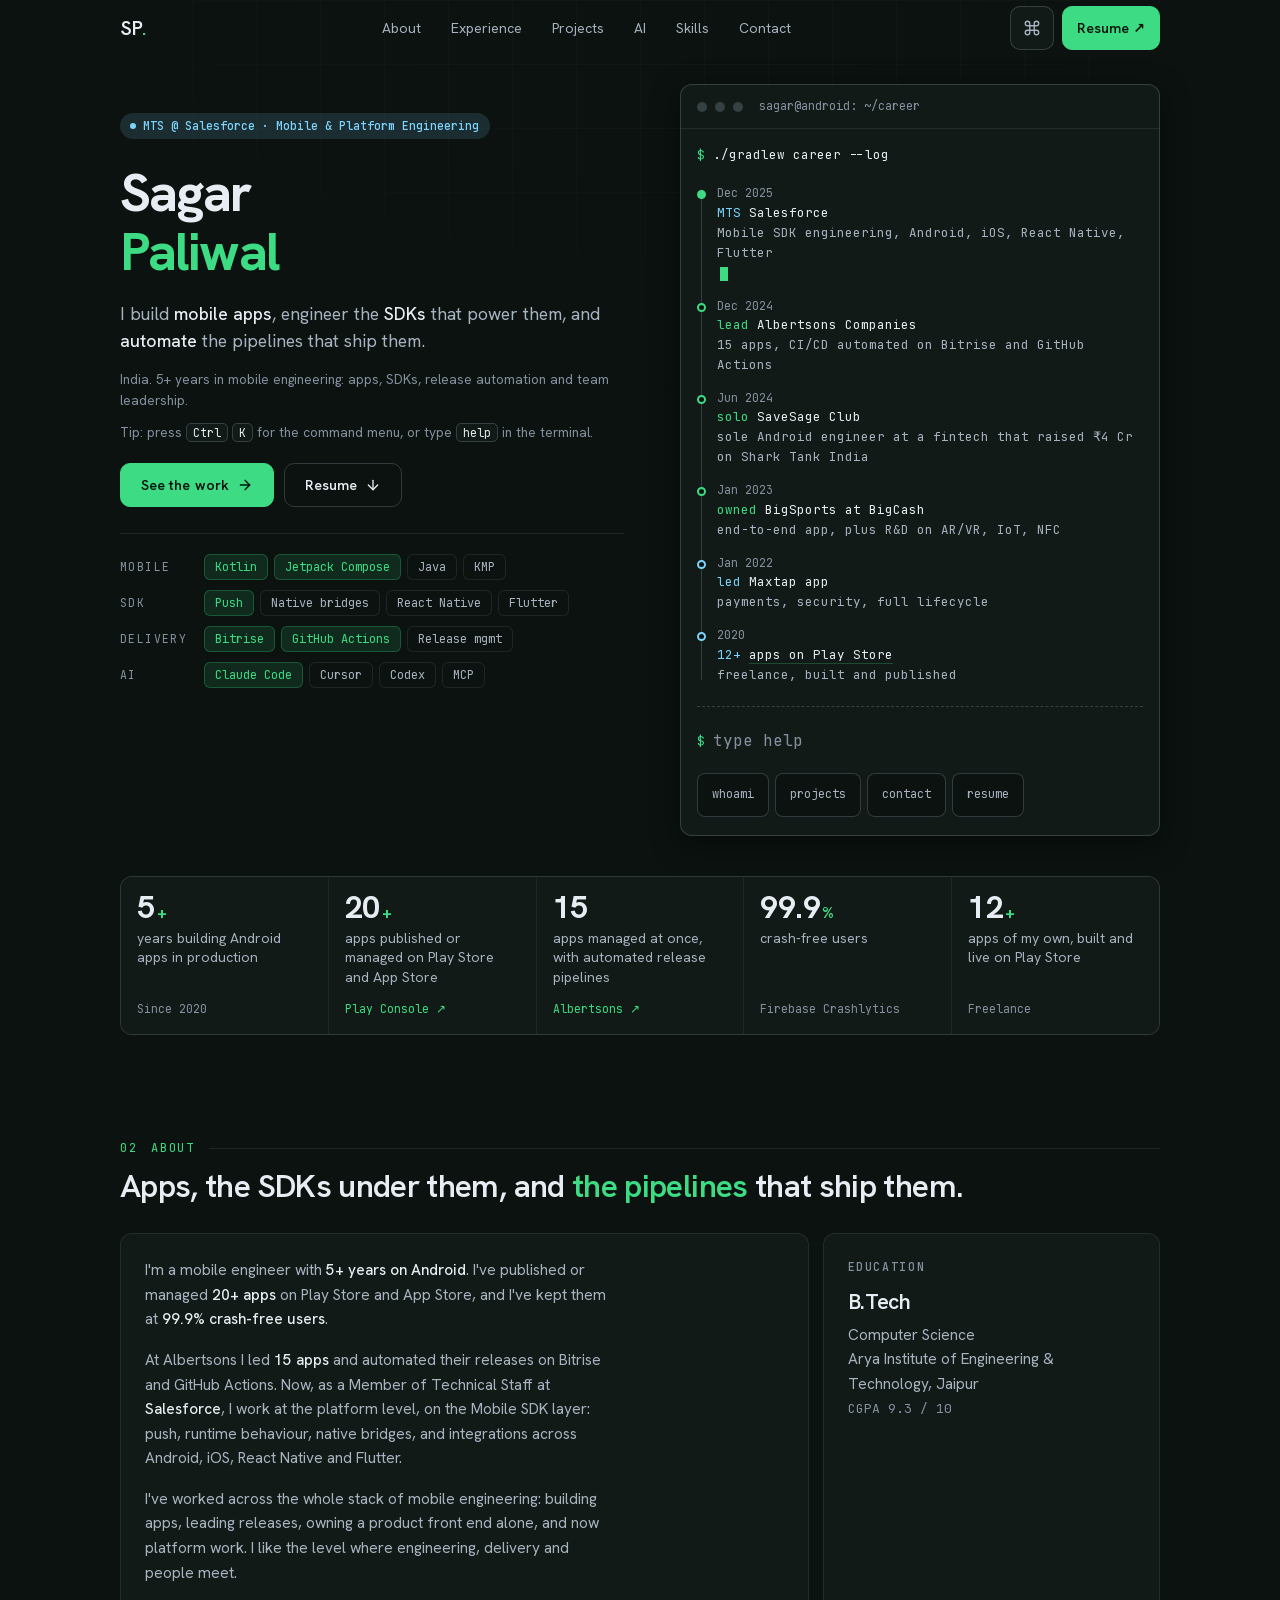
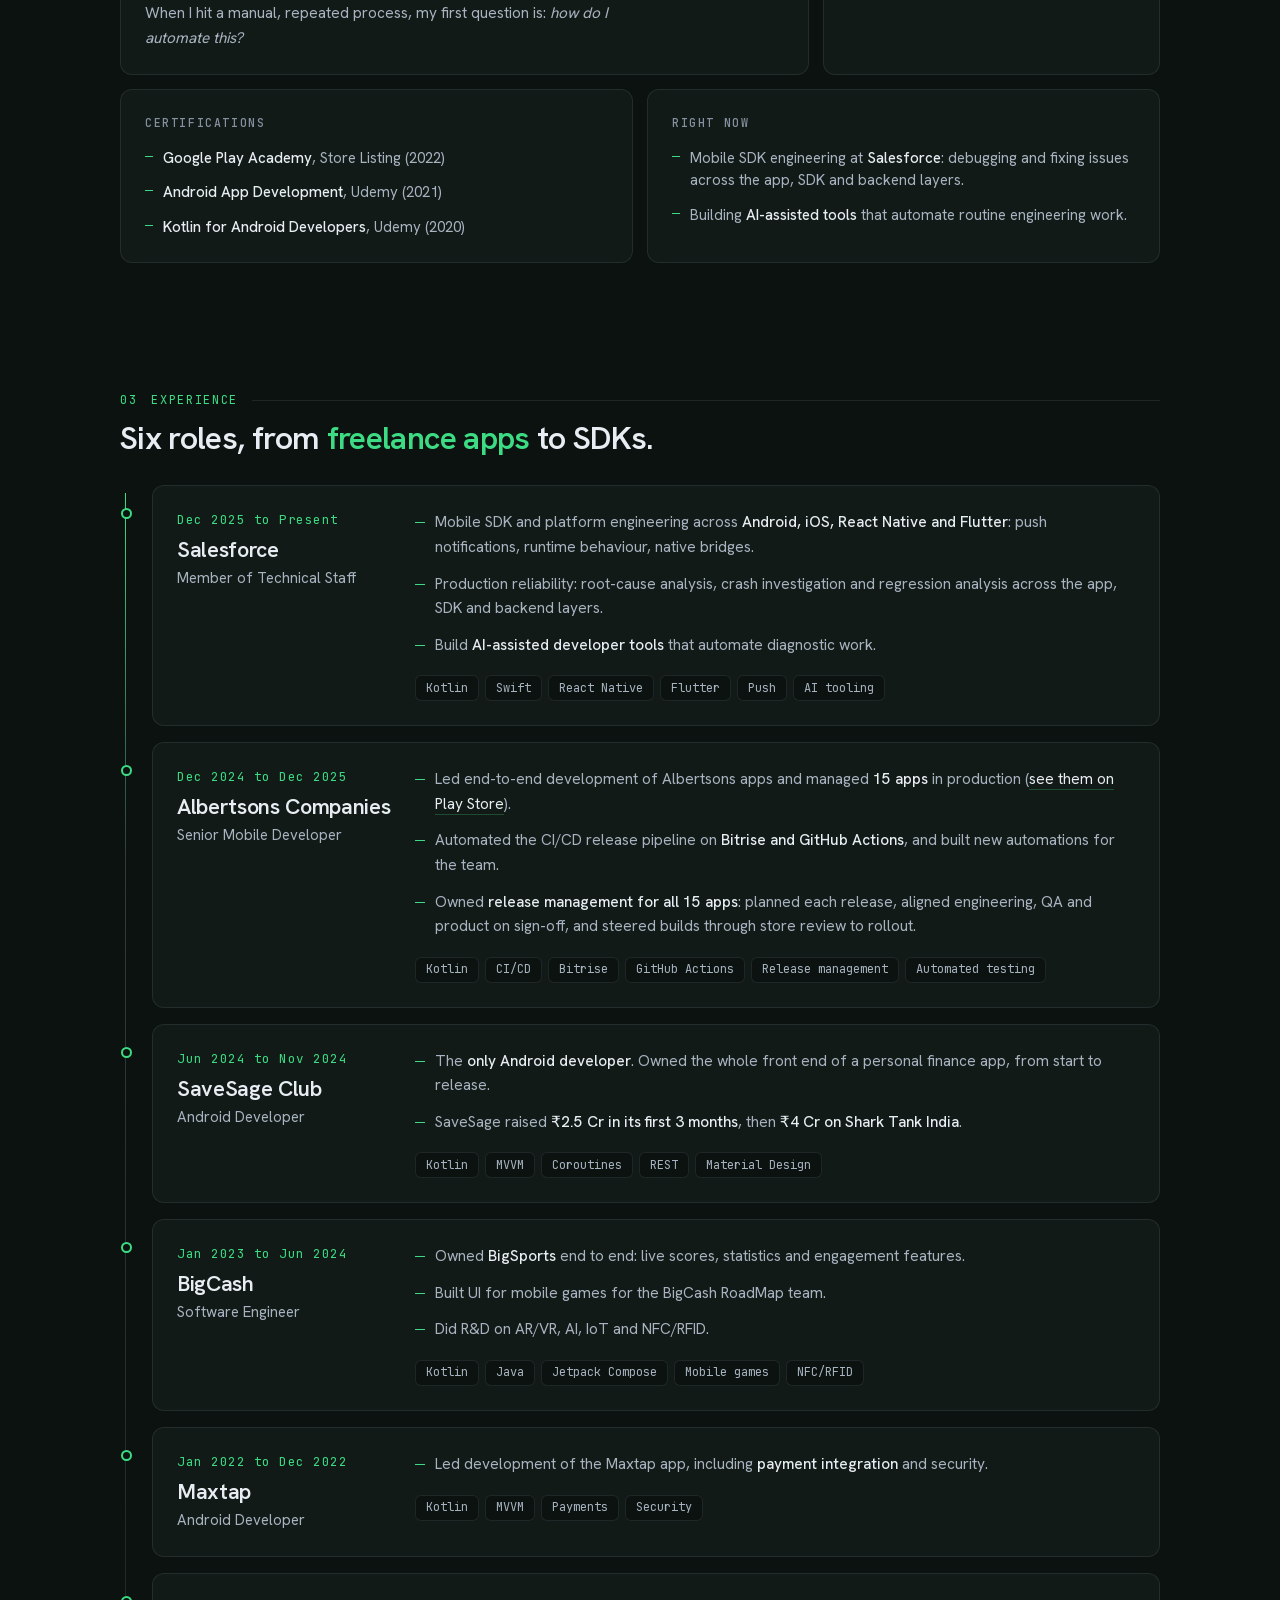
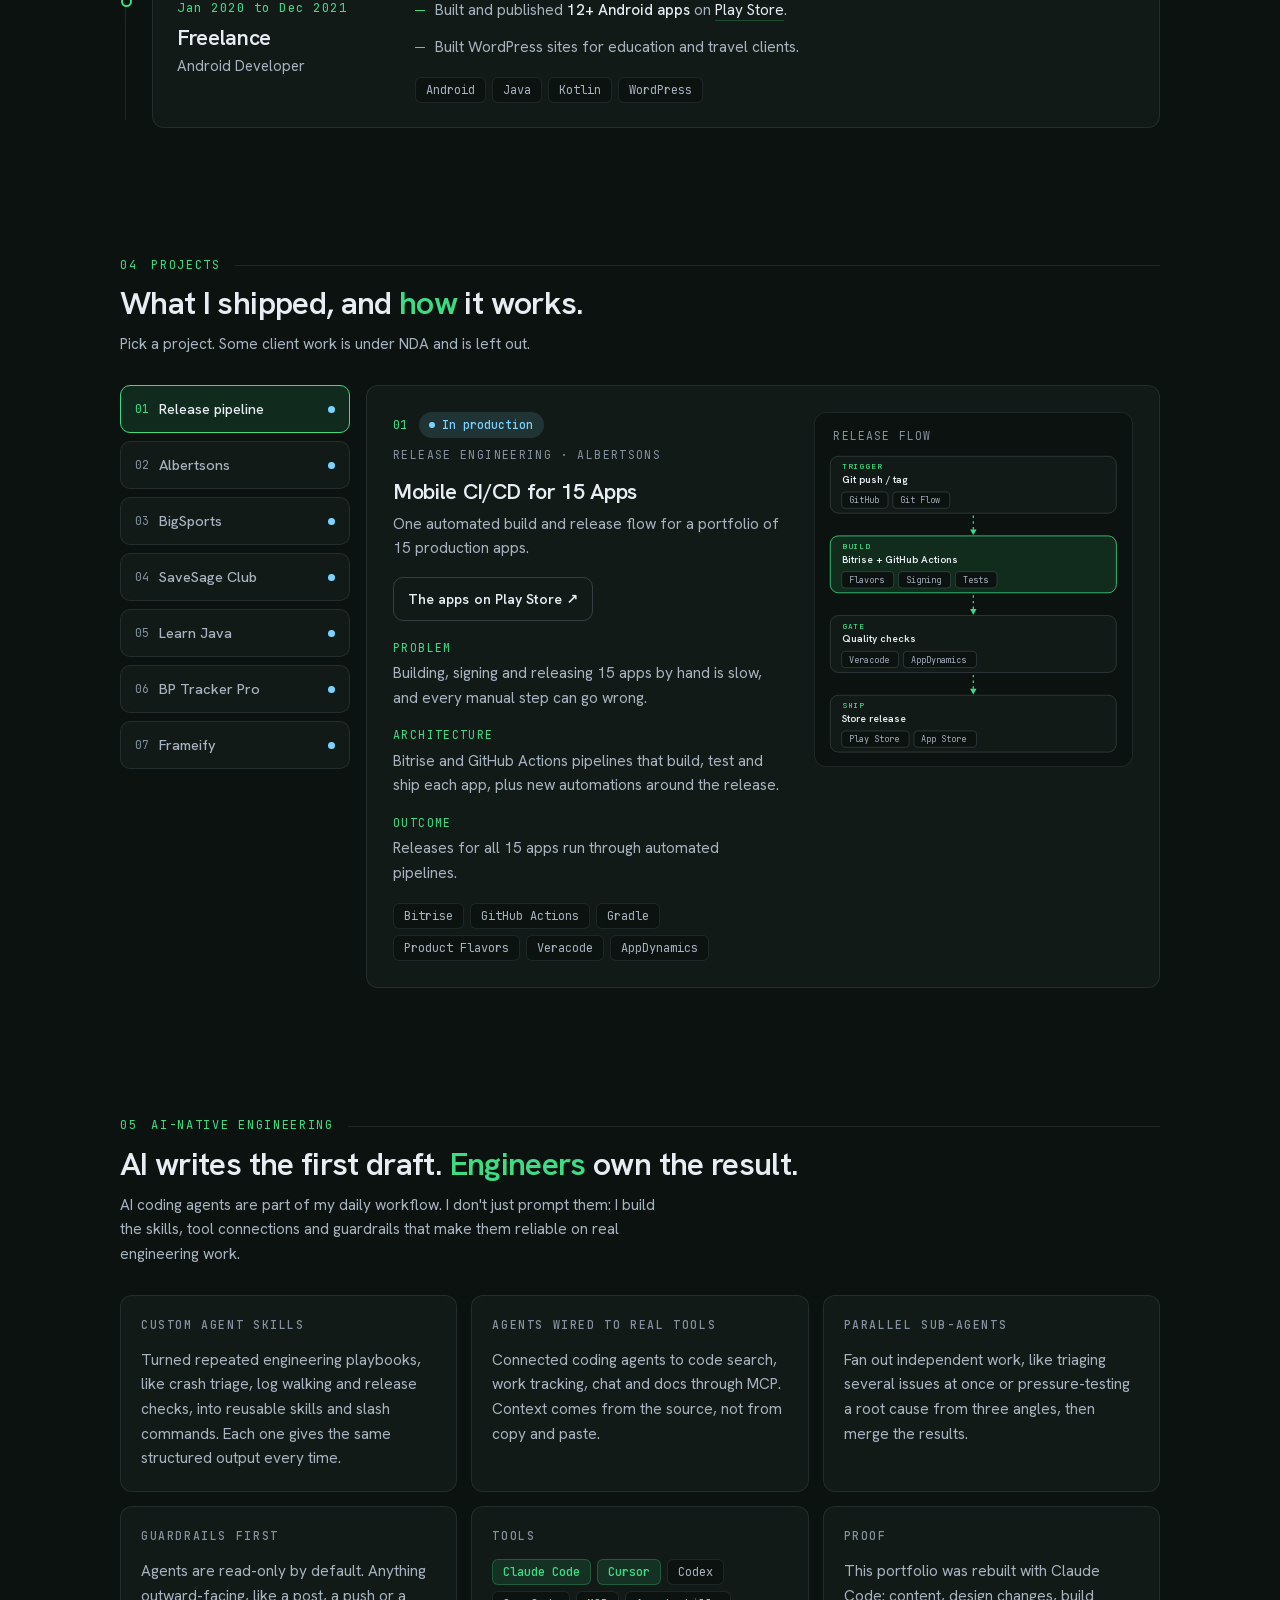
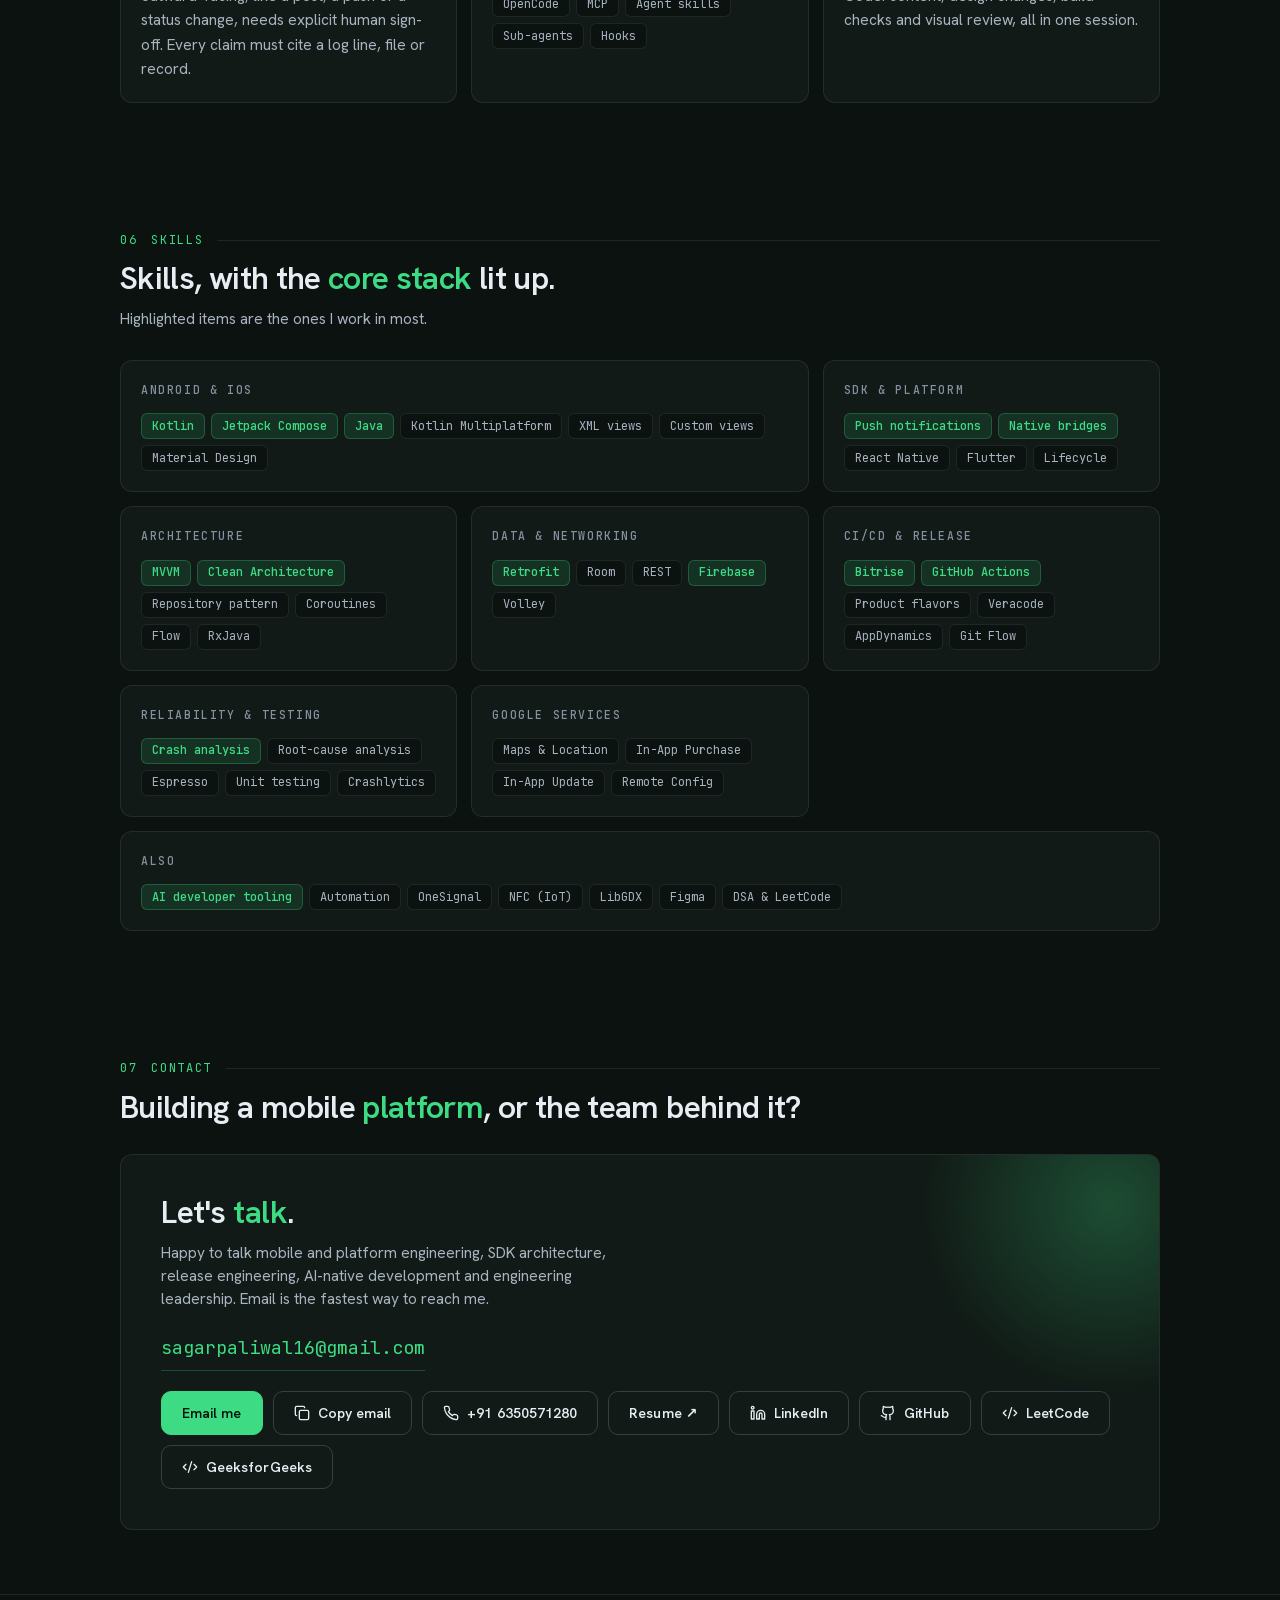
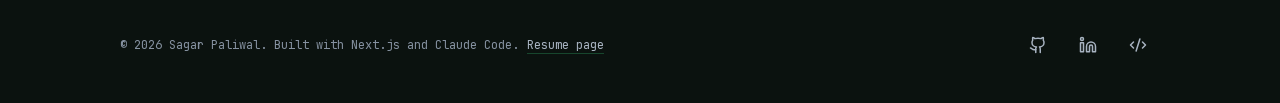
==== commit aededf72: "Publish site sagarpaliwal111/portfolio@7e51f00ed0b5b81586ebc67a21a04df9cc5acf4d" ====
--- a/index.html
+++ b/index.html
@@ -1 +1 @@
-<!DOCTYPE html><html lang="en" class="dark __variable_fd3dff __variable_a3cc63"><head><meta charSet="utf-8"/><meta name="viewport" content="width=device-width, initial-scale=1, viewport-fit=cover"/><link rel="preload" href="/_next/static/media/313510e2713fb214-s.p.woff2" as="font" crossorigin="" type="font/woff2"/><link rel="preload" href="/_next/static/media/558ca1a6aa3cb55e-s.p.woff2" as="font" crossorigin="" type="font/woff2"/><link rel="stylesheet" href="/_next/static/css/bfebde2e531cbcb8.css" crossorigin="" data-precedence="next"/><link rel="preload" as="script" fetchPriority="low" href="/_next/static/chunks/webpack-6226e3e0d04cdab1.js" crossorigin=""/><script src="/_next/static/chunks/fd9d1056-b74db6df6912cd76.js" async="" crossorigin=""></script><script src="/_next/static/chunks/69-42178cd253e9b801.js" async="" crossorigin=""></script><script src="/_next/static/chunks/main-app-b4df05b5a290faa2.js" async="" crossorigin=""></script><script src="/_next/static/chunks/250-4f18ac7f5599d7cb.js" async=""></script><script src="/_next/static/chunks/app/page-fb544f734ced3711.js" async=""></script><script src="/_next/static/chunks/app/not-found-3e463604eac4d68f.js" async=""></script><script src="/_next/static/chunks/app/layout-1eb538846985e8c0.js" async=""></script><script src="/_next/static/chunks/app/error-092b7147260980c0.js" async=""></script><script src="/_next/static/chunks/app/global-error-ac0f43093ec55572.js" async=""></script><meta name="theme-color" content="#0b120f"/><title>Sagar Paliwal | Mobile &amp; Platform Engineer</title><meta name="description" content="Member of Technical Staff at Salesforce. Mobile and platform engineer: 5+ years, 20+ apps shipped, 99.9% crash-free, release management for 15 apps, and AI-native engineering with Claude Code."/><meta name="author" content="Sagar Paliwal"/><meta name="keywords" content="Mobile Engineer,Platform Engineering,Android,Mobile SDK,Release Management,AI-native engineering,Claude Code,Kotlin,Jetpack Compose,CI/CD,Bitrise,Salesforce,Sagar Paliwal"/><meta name="robots" content="index, follow"/><meta property="og:title" content="Sagar Paliwal | Mobile &amp; Platform Engineer"/><meta property="og:description" content="Member of Technical Staff at Salesforce. Mobile and platform engineer: 5+ years, 20+ apps shipped, 99.9% crash-free, release management for 15 apps, and AI-native engineering with Claude Code."/><meta property="og:site_name" content="Sagar Paliwal"/><meta property="og:locale" content="en_IN"/><meta property="og:image:alt" content="Sagar Paliwal, Android and Mobile SDK Engineer"/><meta property="og:image:type" content="image/png"/><meta property="og:image" content="https://sagarpaliwal111.github.io/opengraph-image?fe7928e5c1180e8b"/><meta property="og:image:width" content="1200"/><meta property="og:image:height" content="630"/><meta property="og:type" content="website"/><meta name="twitter:card" content="summary_large_image"/><meta name="twitter:title" content="Sagar Paliwal | Mobile &amp; Platform Engineer"/><meta name="twitter:description" content="Member of Technical Staff at Salesforce. Mobile and platform engineer: 5+ years, 20+ apps shipped, 99.9% crash-free, release management for 15 apps, and AI-native engineering with Claude Code."/><meta name="twitter:image:alt" content="Sagar Paliwal, Android and Mobile SDK Engineer"/><meta name="twitter:image:type" content="image/png"/><meta name="twitter:image" content="https://sagarpaliwal111.github.io/twitter-image?6f2205cb3db16831"/><meta name="twitter:image:width" content="1200"/><meta name="twitter:image:height" content="630"/><link rel="icon" href="/icon.svg?e1598b8cc4553a0f" type="image/svg+xml" sizes="any"/><meta name="next-size-adjust"/><script>(function(){var r=document.documentElement;r.classList.remove('light');r.classList.add('dark');})();</script><script src="/_next/static/chunks/polyfills-c67a75d1b6f99dc8.js" crossorigin="" noModule=""></script></head><body><a href="#main-content" class="skip-link">Skip to main content</a><script>!function(){var d=document.documentElement,c=d.classList;c.remove('light','dark');c.add('dark')}()</script><div class="page-bg" aria-hidden="true"></div><div id="cursor-spotlight" aria-hidden="true"></div><div class="progress" aria-hidden="true"></div><header class="nav" data-scrolled="false"><div class="wrap nav-inner"><a href="#hero" class="nav-logo" aria-label="Sagar Paliwal, back to top">SP<span>.</span></a><nav aria-label="Primary" class="nav-links"><a href="#about" class="nav-link">About</a><a href="#experience" class="nav-link">Experience</a><a href="#projects" class="nav-link">Projects</a><a href="#ai" class="nav-link">AI</a><a href="#skills" class="nav-link">Skills</a><a href="#contact" class="nav-link">Contact</a></nav><div class="nav-tools"><button type="button" class="icon-btn" aria-label="Open command menu" title="Command menu (Ctrl K)"><svg xmlns="http://www.w3.org/2000/svg" width="18" height="18" viewBox="0 0 24 24" fill="none" stroke="currentColor" stroke-width="1.8" stroke-linecap="round" stroke-linejoin="round" class="lucide lucide-command " aria-hidden="true"><path d="M15 6v12a3 3 0 1 0 3-3H6a3 3 0 1 0 3 3V6a3 3 0 1 0-3 3h12a3 3 0 1 0-3-3"></path></svg></button><a href="/Sagar_Paliwal_Resume.pdf" target="_blank" rel="noopener noreferrer" class="btn btn--primary btn--sm nav-resume">Resume ↗</a><button type="button" class="icon-btn nav-burger" aria-expanded="false" aria-controls="mobile-menu" aria-label="Open menu"><svg xmlns="http://www.w3.org/2000/svg" width="20" height="20" viewBox="0 0 24 24" fill="none" stroke="currentColor" stroke-width="1.8" stroke-linecap="round" stroke-linejoin="round" class="lucide lucide-menu " aria-hidden="true"><line x1="4" x2="20" y1="12" y2="12"></line><line x1="4" x2="20" y1="6" y2="6"></line><line x1="4" x2="20" y1="18" y2="18"></line></svg></button></div></div></header><main id="main-content"><section id="hero" class="hero"><div class="wrap"><div class="hero-grid"><div style="min-width:0"><p class="pill fade-in" data-status="live" style="margin-bottom:26px">MTS @ Salesforce · Mobile &amp; Platform Engineering</p><h1 class="hero-name"><span class="line"><span>Sagar</span></span><span class="line"><span>Paliwal</span></span></h1><p class="hero-pitch fade-in d1">I build <strong>mobile apps</strong>, engineer the <strong>SDKs</strong> that power them, and <strong>automate</strong> the pipelines that ship them.</p><p class="hero-meta fade-in d2">India. 5+ years in mobile engineering: apps, SDKs, release automation and team leadership.</p><p class="hero-tip fade-in d2" aria-hidden="true">Tip: press <kbd>Ctrl</kbd> <kbd>K</kbd> for the command menu, or type <kbd>help</kbd> in the terminal.</p><div class="hero-cta fade-in d3"><span class="magnetic"><a href="#projects" class="btn btn--primary">See the work <svg xmlns="http://www.w3.org/2000/svg" width="16" height="16" viewBox="0 0 24 24" fill="none" stroke="currentColor" stroke-width="2" stroke-linecap="round" stroke-linejoin="round" class="lucide lucide-arrow-right " aria-hidden="true"><path d="M5 12h14"></path><path d="m12 5 7 7-7 7"></path></svg></a></span><a href="/Sagar_Paliwal_Resume.pdf" target="_blank" rel="noopener noreferrer" class="btn">Resume <svg xmlns="http://www.w3.org/2000/svg" width="16" height="16" viewBox="0 0 24 24" fill="none" stroke="currentColor" stroke-width="2" stroke-linecap="round" stroke-linejoin="round" class="lucide lucide-arrow-down " aria-hidden="true"><path d="M12 5v14"></path><path d="m19 12-7 7-7-7"></path></svg></a></div><dl class="hero-stack fade-in d3"><div><dt>Mobile</dt><dd><span class="chip chip--accent">Kotlin</span><span class="chip chip--accent">Jetpack Compose</span><span class="chip">Java</span><span class="chip">KMP</span></dd></div><div><dt>SDK</dt><dd><span class="chip chip--accent">Push</span><span class="chip">Native bridges</span><span class="chip">React Native</span><span class="chip">Flutter</span></dd></div><div><dt>Delivery</dt><dd><span class="chip chip--accent">Bitrise</span><span class="chip chip--accent">GitHub Actions</span><span class="chip">Release mgmt</span></dd></div><div><dt>AI</dt><dd><span class="chip chip--accent">Claude Code</span><span class="chip">Cursor</span><span class="chip">Codex</span><span class="chip">MCP</span></dd></div></dl></div><figure class="term fade-in d2" aria-label="Career log"><div class="term-bar"><i></i><i></i><i></i><b>sagar@android: ~/career</b></div><div class="term-body"><p class="term-cmd"><span class="p">$</span> ./gradlew career --log</p><ol class="term-log"><li class="term-row" data-kind="now" style="--i:0"><span><span class="term-when">Dec 2025</span><span class="term-what"><span class="ok">MTS</span> Salesforce<span class="sub">Mobile SDK engineering, Android, iOS, React Native, Flutter</span><span class="cursor" aria-hidden="true"></span></span></span></li><li class="term-row" data-kind="ship" style="--i:1"><span><span class="term-when">Dec 2024</span><span class="term-what"><em>lead</em> Albertsons Companies<span class="sub">15 apps, CI/CD automated on Bitrise and GitHub Actions</span></span></span></li><li class="term-row" data-kind="ship" style="--i:2"><span><span class="term-when">Jun 2024</span><span class="term-what"><em>solo</em> SaveSage Club<span class="sub">sole Android engineer at a Shark Tank-featured fintech that raised ₹2.5 Cr</span></span></span></li><li class="term-row" data-kind="ship" style="--i:3"><span><span class="term-when">Jan 2023</span><span class="term-what"><em>owned</em> BigSports at BigCash<span class="sub">end-to-end app, plus R&amp;D on AR/VR, IoT, NFC</span></span></span></li><li class="term-row" data-kind="live" style="--i:4"><span><span class="term-when">Jan 2022</span><span class="term-what"><span class="ok">led</span> Maxtap app<span class="sub">payments, security, full lifecycle</span></span></span></li><li class="term-row" data-kind="live" style="--i:5"><span><span class="term-when">2020</span><span class="term-what"><span class="ok">12+</span> <a href="https://play.google.com/store/apps/developer?id=AppStraa" target="_blank" rel="noopener noreferrer">apps on Play Store</a><span class="sub">freelance, built and published</span></span></span></li></ol></div></figure></div><ul class="evidence fade-in d3" aria-label="Results at a glance"><li class="ev"><span class="ev-num">5<small>+</small></span><span class="ev-label">years building Android apps in production</span><span class="ev-src">Since 2020</span></li><li class="ev"><span class="ev-num">20<small>+</small></span><span class="ev-label">apps published or managed on Play Store and App Store</span><a class="ev-src" href="https://play.google.com/store/apps/developer?id=AppStraa" target="_blank" rel="noopener noreferrer">Play Console<!-- --> ↗</a></li><li class="ev"><span class="ev-num">15</span><span class="ev-label">apps managed at once, with automated release pipelines</span><a class="ev-src" href="https://play.google.com/store/apps/developer?id=Albertsons+Companies,+Inc." target="_blank" rel="noopener noreferrer">Albertsons<!-- --> ↗</a></li><li class="ev"><span class="ev-num">99.9<small>%</small></span><span class="ev-label">crash-free users</span><span class="ev-src">Firebase Crashlytics</span></li><li class="ev"><span class="ev-num">12<small>+</small></span><span class="ev-label">apps of my own, built and live on Play Store</span><span class="ev-src">Freelance</span></li></ul></div></section><section id="about" class="section"><div class="wrap"><header class="sec-head rise"><p class="sec-index"><span>02</span><span>About</span></p><h2 class="sec-title">Apps, the SDKs under them, and <em>the pipelines</em> that ship them.</h2></header><div class="bento"><div class="card b-bio rise"><p>I&#x27;m a mobile engineer with <strong>5+ years on Android</strong>. I&#x27;ve published or managed <strong>20+ apps</strong> on Play Store and App Store, and I&#x27;ve kept them at <strong>99.9% crash-free users</strong>.</p><p>At Albertsons I led <strong>15 apps</strong> and automated their releases on Bitrise and GitHub Actions. Now, as a Member of Technical Staff at <strong>Salesforce</strong>, I work at the platform level, on the Mobile SDK layer: push, runtime behaviour, native bridges, and integrations across Android, iOS, React Native and Flutter.</p><p>I&#x27;ve worked across the whole stack of mobile engineering: building apps, leading releases, owning a product front end alone, and now platform work. I like the level where engineering, delivery and people meet.</p><p>When I hit a manual, repeated process, my first question is: <em>how do I automate this?</em></p></div><div class="card b-edu rise"><h3>Education</h3><p class="stat-big">B.Tech</p><p style="margin-top:10px;color:var(--ink-2)">Computer Science<br/>Arya Institute of Engineering &amp; Technology, Jaipur<br/><span class="mono" style="font-size:13px;color:var(--ink-3)">CGPA 9.3 / 10</span></p></div><div class="card b-rec rise"><h3>Certifications</h3><ul class="plain-list"><li><b>Google Play Academy</b>, Store Listing (2022)</li><li><b>Android App Development</b>, Udemy (2021)</li><li><b>Kotlin for Android Developers</b>, Udemy (2020)</li></ul></div><div class="card b-now rise"><h3>Right now</h3><ul class="plain-list"><li>Mobile SDK engineering at <b>Salesforce</b>: debugging and fixing issues across the app, SDK and backend layers.</li><li>Building <b>AI-assisted tools</b> that automate routine engineering work.</li></ul></div></div></div></section><section id="experience" class="section"><div class="wrap"><header class="sec-head rise"><p class="sec-index"><span>03</span><span>Experience</span></p><h2 class="sec-title">Six roles, from <em>freelance apps</em> to SDKs.</h2></header><div class="timeline"><div class="rail-fill" aria-hidden="true"></div><article class="card role rise"><div><p class="role-when">Dec 2025 to Present</p><h3 class="role-co">Salesforce</h3><p class="role-title">Member of Technical Staff</p></div><div><ul class="role-pts"><li>Mobile SDK and platform engineering across <b>Android, iOS, React Native and Flutter</b>: push notifications, runtime behaviour, native bridges.</li><li>Production reliability: root-cause analysis, crash investigation and regression analysis across the app, SDK and backend layers.</li><li>Build <b>AI-assisted developer tools</b> that automate diagnostic work.</li></ul><div class="chip-row"><span class="chip">Kotlin</span><span class="chip">Swift</span><span class="chip">React Native</span><span class="chip">Flutter</span><span class="chip">Push</span><span class="chip">AI tooling</span></div></div></article><article class="card role rise"><div><p class="role-when">Dec 2024 to Dec 2025</p><h3 class="role-co">Albertsons Companies</h3><p class="role-title">Senior Mobile Developer</p></div><div><ul class="role-pts"><li>Led end-to-end development of Albertsons apps and managed <b>15 apps</b> in production (<a href="https://play.google.com/store/apps/developer?id=Albertsons+Companies,+Inc." target="_blank" rel="noopener noreferrer" class="link-inline">see them on Play Store</a>).</li><li>Automated the CI/CD release pipeline on <b>Bitrise and GitHub Actions</b>, and built new automations for the team.</li><li>Owned <b>release management for all 15 apps</b>: planned each release, aligned engineering, QA and product on sign-off, and steered builds through store review to rollout.</li></ul><div class="chip-row"><span class="chip">Kotlin</span><span class="chip">CI/CD</span><span class="chip">Bitrise</span><span class="chip">GitHub Actions</span><span class="chip">Release management</span><span class="chip">Automated testing</span></div></div></article><article class="card role rise"><div><p class="role-when">Jun 2024 to Nov 2024</p><h3 class="role-co">SaveSage Club</h3><p class="role-title">Android Developer</p></div><div><ul class="role-pts"><li>The <b>only Android developer</b>. Owned the whole front end of a personal finance app, from start to release.</li><li>SaveSage was <b>featured on Shark Tank India</b> and raised <b>₹2.5 Cr in funding within 3 months</b>.</li></ul><div class="chip-row"><span class="chip">Kotlin</span><span class="chip">MVVM</span><span class="chip">Coroutines</span><span class="chip">REST</span><span class="chip">Material Design</span></div></div></article><article class="card role rise"><div><p class="role-when">Jan 2023 to Jun 2024</p><h3 class="role-co">BigCash</h3><p class="role-title">Software Engineer</p></div><div><ul class="role-pts"><li>Owned <b>BigSports</b> end to end: live scores, statistics and engagement features.</li><li>Built UI for mobile games for the BigCash RoadMap team.</li><li>Did R&amp;D on AR/VR, AI, IoT and NFC/RFID.</li></ul><div class="chip-row"><span class="chip">Kotlin</span><span class="chip">Java</span><span class="chip">Jetpack Compose</span><span class="chip">Mobile games</span><span class="chip">NFC/RFID</span></div></div></article><article class="card role rise"><div><p class="role-when">Jan 2022 to Dec 2022</p><h3 class="role-co">Maxtap</h3><p class="role-title">Android Developer</p></div><div><ul class="role-pts"><li>Led development of the Maxtap app, including <b>payment integration</b> and security.</li></ul><div class="chip-row"><span class="chip">Kotlin</span><span class="chip">MVVM</span><span class="chip">Payments</span><span class="chip">Security</span></div></div></article><article class="card role rise"><div><p class="role-when">Jan 2020 to Dec 2021</p><h3 class="role-co">Freelance</h3><p class="role-title">Android Developer</p></div><div><ul class="role-pts"><li>Built and published <b>12+ Android apps</b> on <a href="https://play.google.com/store/apps/developer?id=AppStraa" target="_blank" rel="noopener noreferrer" class="link-inline">Play Store</a>.</li><li>Built WordPress sites for education and travel clients.</li></ul><div class="chip-row"><span class="chip">Android</span><span class="chip">Java</span><span class="chip">Kotlin</span><span class="chip">WordPress</span></div></div></article></div></div></section><section id="projects" class="section"><div class="wrap"><header class="sec-head rise"><p class="sec-index"><span>04</span><span>Projects</span></p><h2 class="sec-title">What I shipped, and <em>how</em> it works.</h2><p class="sec-lede">Pick a project. Some client work is under NDA and is left out.</p></header><div class="explorer rise" role="radiogroup" aria-label="Choose a project"><input type="radio" id="pj-0" class="pj-radio" aria-label="Mobile CI/CD for 15 Apps" name="project" checked=""/><input type="radio" id="pj-1" class="pj-radio" aria-label="Albertsons Delivery &amp; Pickup" name="project"/><input type="radio" id="pj-2" class="pj-radio" aria-label="BigSports" name="project"/><input type="radio" id="pj-3" class="pj-radio" aria-label="SaveSage Club" name="project"/><input type="radio" id="pj-4" class="pj-radio" aria-label="Learn Java App" name="project"/><input type="radio" id="pj-5" class="pj-radio" aria-label="Blood Pressure Tracker Pro" name="project"/><input type="radio" id="pj-6" class="pj-radio" aria-label="Frameify: Suvichar App" name="project"/><div class="pj-list"><label for="pj-0" class="pj-tab"><span class="pj-tab-num">01</span><span class="pj-tab-name">Release pipeline</span><span class="pj-dot" data-status="live" aria-hidden="true"></span></label><label for="pj-1" class="pj-tab"><span class="pj-tab-num">02</span><span class="pj-tab-name">Albertsons</span><span class="pj-dot" data-status="live" aria-hidden="true"></span></label><label for="pj-2" class="pj-tab"><span class="pj-tab-num">03</span><span class="pj-tab-name">BigSports</span><span class="pj-dot" data-status="live" aria-hidden="true"></span></label><label for="pj-3" class="pj-tab"><span class="pj-tab-num">04</span><span class="pj-tab-name">SaveSage Club</span><span class="pj-dot" data-status="live" aria-hidden="true"></span></label><label for="pj-4" class="pj-tab"><span class="pj-tab-num">05</span><span class="pj-tab-name">Learn Java</span><span class="pj-dot" data-status="live" aria-hidden="true"></span></label><label for="pj-5" class="pj-tab"><span class="pj-tab-num">06</span><span class="pj-tab-name">BP Tracker Pro</span><span class="pj-dot" data-status="live" aria-hidden="true"></span></label><label for="pj-6" class="pj-tab"><span class="pj-tab-num">07</span><span class="pj-tab-name">Frameify</span><span class="pj-dot" data-status="live" aria-hidden="true"></span></label></div><div class="card pj-panels"><article id="pj-panel-0" class="pj-panel pj-panel--diagram" aria-label="Mobile CI/CD for 15 Apps"><div><div class="case-meta"><span class="case-num">01</span><span class="pill" data-status="live">In production</span><span class="eyebrow">Release engineering · Albertsons</span></div><h3 class="pj-title">Mobile CI/CD for 15 Apps</h3><p class="case-tag">One automated build and release flow for a portfolio of 15 production apps.</p><div class="chip-row" style="margin-top:16px"><a href="https://play.google.com/store/apps/developer?id=Albertsons+Companies,+Inc." target="_blank" rel="noopener noreferrer" class="btn btn--sm">The apps on Play Store<!-- --> ↗</a></div><dl class="pj-facts"><div><dt>Problem</dt><dd>Building, signing and releasing 15 apps by hand is slow, and every manual step can go wrong.</dd></div><div><dt>Architecture</dt><dd>Bitrise and GitHub Actions pipelines that build, test and ship each app, plus new automations around the release.</dd></div><div><dt>Outcome</dt><dd>Releases for all 15 apps run through automated pipelines.</dd></div></dl><div class="chip-row" style="margin-top:18px"><span class="chip">Bitrise</span><span class="chip">GitHub Actions</span><span class="chip">Gradle</span><span class="chip">Product Flavors</span><span class="chip">Veracode</span><span class="chip">AppDynamics</span></div></div><figure class="diagram"><figcaption>Release flow</figcaption><svg viewBox="0 0 360 372" role="img" aria-label="Release flow: Git push / tag (GitHub, Git Flow), then Bitrise + GitHub Actions (Flavors, Signing, Tests), then Quality checks (Veracode, AppDynamics), then Store release (Play Store, App Store)"><g><rect class="dg-layer" x="4" y="4" width="352" height="70" rx="10"></rect><text class="dg-label" x="18" y="20">TRIGGER</text><text class="dg-title" x="18" y="37">Git push / tag</text><g transform="translate(18, 48)"><rect class="dg-pill" width="57" height="20" rx="5"></rect><text class="dg-item" x="9" y="14">GitHub</text></g><g transform="translate(81, 48)"><rect class="dg-pill" width="70" height="20" rx="5"></rect><text class="dg-item" x="9" y="14">Git Flow</text></g><g><line class="dg-arrow dg-flow" x1="180" y1="77" x2="180" y2="95"></line><path class="dg-head" d="M 176 94 L 184 94 L 180 101 Z"></path></g></g><g><rect class="dg-layer dg-layer--hot" x="4" y="102" width="352" height="70" rx="10"></rect><text class="dg-label" x="18" y="118">BUILD</text><text class="dg-title" x="18" y="135">Bitrise + GitHub Actions</text><g transform="translate(18, 146)"><rect class="dg-pill" width="64" height="20" rx="5"></rect><text class="dg-item" x="9" y="14">Flavors</text></g><g transform="translate(88, 146)"><rect class="dg-pill" width="64" height="20" rx="5"></rect><text class="dg-item" x="9" y="14">Signing</text></g><g transform="translate(158, 146)"><rect class="dg-pill" width="51" height="20" rx="5"></rect><text class="dg-item" x="9" y="14">Tests</text></g><g><line class="dg-arrow dg-flow" x1="180" y1="175" x2="180" y2="193"></line><path class="dg-head" d="M 176 192 L 184 192 L 180 199 Z"></path></g></g><g><rect class="dg-layer" x="4" y="200" width="352" height="70" rx="10"></rect><text class="dg-label" x="18" y="216">GATE</text><text class="dg-title" x="18" y="233">Quality checks</text><g transform="translate(18, 244)"><rect class="dg-pill" width="70" height="20" rx="5"></rect><text class="dg-item" x="9" y="14">Veracode</text></g><g transform="translate(94, 244)"><rect class="dg-pill" width="90" height="20" rx="5"></rect><text class="dg-item" x="9" y="14">AppDynamics</text></g><g><line class="dg-arrow dg-flow" x1="180" y1="273" x2="180" y2="291"></line><path class="dg-head" d="M 176 290 L 184 290 L 180 297 Z"></path></g></g><g><rect class="dg-layer" x="4" y="298" width="352" height="70" rx="10"></rect><text class="dg-label" x="18" y="314">SHIP</text><text class="dg-title" x="18" y="331">Store release</text><g transform="translate(18, 342)"><rect class="dg-pill" width="83" height="20" rx="5"></rect><text class="dg-item" x="9" y="14">Play Store</text></g><g transform="translate(107, 342)"><rect class="dg-pill" width="77" height="20" rx="5"></rect><text class="dg-item" x="9" y="14">App Store</text></g></g></svg></figure></article><article id="pj-panel-1" class="pj-panel" aria-label="Albertsons Delivery &amp; Pickup"><div><div class="case-meta"><span class="case-num">02</span><span class="pill" data-status="live">Live<!-- --> · Play Store</span><span class="eyebrow">Retail · Grocery</span></div><h3 class="pj-title">Albertsons Delivery &amp; Pickup</h3><p class="case-tag">Grocery delivery and pickup app. I was a lead developer on it.</p><div class="chip-row" style="margin-top:16px"><a href="https://play.google.com/store/apps/details?id=com.safeway.client.android.albertsons" target="_blank" rel="noopener noreferrer" class="btn btn--primary btn--sm"><svg xmlns="http://www.w3.org/2000/svg" width="15" height="15" viewBox="0 0 24 24" fill="none" stroke="currentColor" stroke-width="2" stroke-linecap="round" stroke-linejoin="round" class="lucide lucide-external-link " aria-hidden="true"><path d="M15 3h6v6"></path><path d="M10 14 21 3"></path><path d="M18 13v6a2 2 0 0 1-2 2H5a2 2 0 0 1-2-2V8a2 2 0 0 1 2-2h6"></path></svg> Install</a></div><dl class="pj-facts"><div><dt>Problem</dt><dd>Customers order groceries for delivery or pickup from their phones.</dd></div><div><dt>Architecture</dt><dd>Kotlin and MVVM, with releases on automated CI/CD.</dd></div><div><dt>Outcome</dt><dd>Lead developer on a live retail app.</dd></div></dl><div class="chip-row" style="margin-top:18px"><span class="chip">Kotlin</span><span class="chip">MVVM</span><span class="chip">CI/CD</span></div></div></article><article id="pj-panel-2" class="pj-panel pj-panel--diagram" aria-label="BigSports"><div><div class="case-meta"><span class="case-num">03</span><span class="pill" data-status="live">Live<!-- --> · 2023 to 2024</span><span class="eyebrow">Sports · BigCash</span></div><h3 class="pj-title">BigSports</h3><p class="case-tag">Live scores, stats and engagement features. I owned the app end to end.</p><dl class="pj-facts"><div><dt>Problem</dt><dd>Sports fans want live scores and stats in one place.</dd></div><div><dt>Architecture</dt><dd>Kotlin and Jetpack Compose over REST APIs.</dd></div><div><dt>Outcome</dt><dd>Owned development and ongoing releases.</dd></div></dl><div class="chip-row" style="margin-top:18px"><span class="chip">Kotlin</span><span class="chip">Jetpack Compose</span><span class="chip">REST API</span></div></div><figure class="diagram"><figcaption>App architecture</figcaption><svg viewBox="0 0 360 342" role="img" aria-label="App architecture: Jetpack Compose (Live scores, Stats), then ViewModel + Flow (MVVM), then Repository (Retrofit, Room), then REST API"><g><rect class="dg-layer" x="4" y="4" width="352" height="70" rx="10"></rect><text class="dg-label" x="18" y="20">UI</text><text class="dg-title" x="18" y="37">Jetpack Compose</text><g transform="translate(18, 48)"><rect class="dg-pill" width="90" height="20" rx="5"></rect><text class="dg-item" x="9" y="14">Live scores</text></g><g transform="translate(114, 48)"><rect class="dg-pill" width="51" height="20" rx="5"></rect><text class="dg-item" x="9" y="14">Stats</text></g><g><line class="dg-arrow dg-flow" x1="180" y1="77" x2="180" y2="95"></line><path class="dg-head" d="M 176 94 L 184 94 L 180 101 Z"></path></g></g><g><rect class="dg-layer dg-layer--hot" x="4" y="102" width="352" height="70" rx="10"></rect><text class="dg-label" x="18" y="118">STATE</text><text class="dg-title" x="18" y="135">ViewModel + Flow</text><g transform="translate(18, 146)"><rect class="dg-pill" width="44" height="20" rx="5"></rect><text class="dg-item" x="9" y="14">MVVM</text></g><g><line class="dg-arrow dg-flow" x1="180" y1="175" x2="180" y2="193"></line><path class="dg-head" d="M 176 192 L 184 192 L 180 199 Z"></path></g></g><g><rect class="dg-layer" x="4" y="200" width="352" height="70" rx="10"></rect><text class="dg-label" x="18" y="216">DATA</text><text class="dg-title" x="18" y="233">Repository</text><g transform="translate(18, 244)"><rect class="dg-pill" width="70" height="20" rx="5"></rect><text class="dg-item" x="9" y="14">Retrofit</text></g><g transform="translate(94, 244)"><rect class="dg-pill" width="44" height="20" rx="5"></rect><text class="dg-item" x="9" y="14">Room</text></g><g><line class="dg-arrow dg-flow" x1="180" y1="273" x2="180" y2="291"></line><path class="dg-head" d="M 176 290 L 184 290 L 180 297 Z"></path></g></g><g><rect class="dg-layer" x="4" y="298" width="352" height="40" rx="10"></rect><text class="dg-label" x="18" y="314">BACKEND</text><text class="dg-title" x="18" y="331">REST API</text></g></svg></figure></article><article id="pj-panel-3" class="pj-panel" aria-label="SaveSage Club"><div><div class="case-meta"><span class="case-num">04</span><span class="pill" data-status="live">Live<!-- --> · 2024</span><span class="eyebrow">Fintech · Shark Tank India</span></div><h3 class="pj-title">SaveSage Club</h3><p class="case-tag">Budgets, savings goals and investment insights. Built as the only Android developer.</p><div class="chip-row" style="margin-top:16px"><a href="https://play.google.com/store/apps/details?id=com.savesage.club" target="_blank" rel="noopener noreferrer" class="btn btn--primary btn--sm"><svg xmlns="http://www.w3.org/2000/svg" width="15" height="15" viewBox="0 0 24 24" fill="none" stroke="currentColor" stroke-width="2" stroke-linecap="round" stroke-linejoin="round" class="lucide lucide-external-link " aria-hidden="true"><path d="M15 3h6v6"></path><path d="M10 14 21 3"></path><path d="M18 13v6a2 2 0 0 1-2 2H5a2 2 0 0 1-2-2V8a2 2 0 0 1 2-2h6"></path></svg> Install</a></div><dl class="pj-facts"><div><dt>Problem</dt><dd>Help people manage budgets, savings goals and investments.</dd></div><div><dt>Architecture</dt><dd>Kotlin, MVVM and Coroutines over REST.</dd></div><div><dt>Outcome</dt><dd>I built the whole Android front end alone. The company was featured on Shark Tank India and raised ₹2.5 Cr in funding within 3 months.</dd></div></dl><div class="chip-row" style="margin-top:18px"><span class="chip">Kotlin</span><span class="chip">MVVM</span><span class="chip">Coroutines</span><span class="chip">REST API</span><span class="chip">Material Design</span></div></div></article><article id="pj-panel-4" class="pj-panel" aria-label="Learn Java App"><div><div class="case-meta"><span class="case-num">05</span><span class="pill" data-status="live">Live<!-- --> · Play Store</span><span class="eyebrow">Education · Personal</span></div><h3 class="pj-title">Learn Java App</h3><p class="case-tag">Free Java tutorials with a built-in online compiler.</p><div class="chip-row" style="margin-top:16px"><a href="https://play.google.com/store/apps/details?id=com.sagarpaliwal.learnjavalanguage" target="_blank" rel="noopener noreferrer" class="btn btn--primary btn--sm"><svg xmlns="http://www.w3.org/2000/svg" width="15" height="15" viewBox="0 0 24 24" fill="none" stroke="currentColor" stroke-width="2" stroke-linecap="round" stroke-linejoin="round" class="lucide lucide-external-link " aria-hidden="true"><path d="M15 3h6v6"></path><path d="M10 14 21 3"></path><path d="M18 13v6a2 2 0 0 1-2 2H5a2 2 0 0 1-2-2V8a2 2 0 0 1 2-2h6"></path></svg> Install</a></div><dl class="pj-facts"><div><dt>Problem</dt><dd>Learners need lessons and a place to run code, on their phone.</dd></div><div><dt>Architecture</dt><dd>Step-by-step lessons, with an online compiler for real-time practice.</dd></div><div><dt>Outcome</dt><dd>Live on Play Store.</dd></div></dl><div class="chip-row" style="margin-top:18px"><span class="chip">Kotlin</span><span class="chip">Java</span></div></div></article><article id="pj-panel-5" class="pj-panel" aria-label="Blood Pressure Tracker Pro"><div><div class="case-meta"><span class="case-num">06</span><span class="pill" data-status="live">Live<!-- --> · Play Store</span><span class="eyebrow">Health · Personal</span></div><h3 class="pj-title">Blood Pressure Tracker Pro</h3><p class="case-tag">Log systolic, diastolic and pulse readings, and watch the trends.</p><dl class="pj-facts"><div><dt>Problem</dt><dd>People with high blood pressure need a simple log they will keep using.</dd></div><div><dt>Architecture</dt><dd>Readings with tags, and interactive trend charts.</dd></div><div><dt>Outcome</dt><dd>Live on Play Store.</dd></div></dl><div class="chip-row" style="margin-top:18px"><span class="chip">Kotlin</span><span class="chip">Charts</span><span class="chip">Room</span></div></div></article><article id="pj-panel-6" class="pj-panel" aria-label="Frameify: Suvichar App"><div><div class="case-meta"><span class="case-num">07</span><span class="pill" data-status="live">Live<!-- --> · Play Store</span><span class="eyebrow">Image processing · Personal</span></div><h3 class="pj-title">Frameify: Suvichar App</h3><p class="case-tag">Put your photo, name and title on shareable quote frames.</p><dl class="pj-facts"><div><dt>Problem</dt><dd>Users want personalised quote posters without a design tool.</dd></div><div><dt>Architecture</dt><dd>Custom frame templates and on-device image processing.</dd></div><div><dt>Outcome</dt><dd>Live on Play Store.</dd></div></dl><div class="chip-row" style="margin-top:18px"><span class="chip">Kotlin</span><span class="chip">Image processing</span><span class="chip">Custom views</span></div></div></article></div></div></div></section><section id="ai" class="section"><div class="wrap"><header class="sec-head rise"><p class="sec-index"><span>05</span><span>AI-native engineering</span></p><h2 class="sec-title">AI writes the first draft. <em>Engineers</em> own the result.</h2><p class="sec-lede">AI coding agents are part of my daily workflow. I don&#x27;t just prompt them: I build the skills, tool connections and guardrails that make them reliable on real engineering work.</p></header><div class="skill-grid"><div class="card rise"><h3>Custom agent skills</h3><p style="color:var(--ink-2);line-height:1.6">Turned repeated engineering playbooks, like crash triage, log walking and release checks, into reusable skills and slash commands. Each one gives the same structured output every time.</p></div><div class="card rise"><h3>Agents wired to real tools</h3><p style="color:var(--ink-2);line-height:1.6">Connected coding agents to code search, work tracking, chat and docs through MCP. Context comes from the source, not from copy and paste.</p></div><div class="card rise"><h3>Parallel sub-agents</h3><p style="color:var(--ink-2);line-height:1.6">Fan out independent work, like triaging several issues at once or pressure-testing a root cause from three angles, then merge the results.</p></div><div class="card rise"><h3>Guardrails first</h3><p style="color:var(--ink-2);line-height:1.6">Agents are read-only by default. Anything outward-facing, like a post, a push or a status change, needs explicit human sign-off. Every claim must cite a log line, file or record.</p></div><div class="card rise"><h3>Tools</h3><ul class="chip-row"><li class="chip chip--accent">Claude Code</li><li class="chip chip--accent">Cursor</li><li class="chip">Codex</li><li class="chip">OpenCode</li><li class="chip">MCP</li><li class="chip">Agent skills</li><li class="chip">Sub-agents</li><li class="chip">Hooks</li></ul></div><div class="card rise"><h3>Proof</h3><p style="color:var(--ink-2);line-height:1.6">This portfolio was rebuilt with Claude Code: content, design changes, build checks and visual review, all in one session.</p></div></div></div></section><section id="skills" class="section"><div class="wrap"><header class="sec-head rise"><p class="sec-index"><span>06</span><span>Skills</span></p><h2 class="sec-title">Skills, with the <em>core stack</em> lit up.</h2><p class="sec-lede">Highlighted items are the ones I work in most.</p></header><div class="skill-grid"><div class="card rise skill-wide"><h3>Android &amp; iOS</h3><ul class="chip-row"><li class="chip chip--accent">Kotlin</li><li class="chip chip--accent">Jetpack Compose</li><li class="chip chip--accent">Java</li><li class="chip">Kotlin Multiplatform</li><li class="chip">XML views</li><li class="chip">Custom views</li><li class="chip">Material Design</li></ul></div><div class="card rise"><h3>SDK &amp; platform</h3><ul class="chip-row"><li class="chip chip--accent">Push notifications</li><li class="chip chip--accent">Native bridges</li><li class="chip">React Native</li><li class="chip">Flutter</li><li class="chip">Lifecycle</li></ul></div><div class="card rise"><h3>Architecture</h3><ul class="chip-row"><li class="chip chip--accent">MVVM</li><li class="chip chip--accent">Clean Architecture</li><li class="chip">Repository pattern</li><li class="chip">Coroutines</li><li class="chip">Flow</li><li class="chip">RxJava</li></ul></div><div class="card rise"><h3>Data &amp; networking</h3><ul class="chip-row"><li class="chip chip--accent">Retrofit</li><li class="chip">Room</li><li class="chip">REST</li><li class="chip chip--accent">Firebase</li><li class="chip">Volley</li></ul></div><div class="card rise"><h3>CI/CD &amp; release</h3><ul class="chip-row"><li class="chip chip--accent">Bitrise</li><li class="chip chip--accent">GitHub Actions</li><li class="chip">Product flavors</li><li class="chip">Veracode</li><li class="chip">AppDynamics</li><li class="chip">Git Flow</li></ul></div><div class="card rise"><h3>Reliability &amp; testing</h3><ul class="chip-row"><li class="chip chip--accent">Crash analysis</li><li class="chip">Root-cause analysis</li><li class="chip">Espresso</li><li class="chip">Unit testing</li><li class="chip">Crashlytics</li></ul></div><div class="card rise"><h3>Google services</h3><ul class="chip-row"><li class="chip">Maps &amp; Location</li><li class="chip">In-App Purchase</li><li class="chip">In-App Update</li><li class="chip">Remote Config</li></ul></div><div class="card rise skill-full"><h3>Also</h3><ul class="chip-row"><li class="chip chip--accent">AI developer tooling</li><li class="chip">Automation</li><li class="chip">OneSignal</li><li class="chip">NFC (IoT)</li><li class="chip">LibGDX</li><li class="chip">Figma</li><li class="chip">DSA &amp; LeetCode</li></ul></div></div></div></section><section id="contact" class="section"><div class="wrap"><header class="sec-head rise"><p class="sec-index"><span>07</span><span>Contact</span></p><h2 class="sec-title">Building a mobile <em>platform</em>, or the team behind it?</h2></header><div class="card contact rise"><h2>Let&#x27;s <em>talk</em>.</h2><p>Happy to talk mobile and platform engineering, SDK architecture, release engineering, AI-native development and engineering leadership. Email is the fastest way to reach me.</p><a href="mailto:sagarpaliwal16@gmail.com" class="contact-mail">sagarpaliwal16@gmail.com</a><div class="contact-links"><a href="mailto:sagarpaliwal16@gmail.com?subject=Hello%20from%20your%20portfolio" class="btn btn--primary">Email me</a><button type="button" class="btn" aria-live="polite"><svg xmlns="http://www.w3.org/2000/svg" width="16" height="16" viewBox="0 0 24 24" fill="none" stroke="currentColor" stroke-width="2" stroke-linecap="round" stroke-linejoin="round" class="lucide lucide-copy " aria-hidden="true"><rect width="14" height="14" x="8" y="8" rx="2" ry="2"></rect><path d="M4 16c-1.1 0-2-.9-2-2V4c0-1.1.9-2 2-2h10c1.1 0 2 .9 2 2"></path></svg>Copy email</button><a href="tel:+916350571280" class="btn"><svg xmlns="http://www.w3.org/2000/svg" width="16" height="16" viewBox="0 0 24 24" fill="none" stroke="currentColor" stroke-width="2" stroke-linecap="round" stroke-linejoin="round" class="lucide lucide-phone " aria-hidden="true"><path d="M22 16.92v3a2 2 0 0 1-2.18 2 19.79 19.79 0 0 1-8.63-3.07 19.5 19.5 0 0 1-6-6 19.79 19.79 0 0 1-3.07-8.67A2 2 0 0 1 4.11 2h3a2 2 0 0 1 2 1.72 12.84 12.84 0 0 0 .7 2.81 2 2 0 0 1-.45 2.11L8.09 9.91a16 16 0 0 0 6 6l1.27-1.27a2 2 0 0 1 2.11-.45 12.84 12.84 0 0 0 2.81.7A2 2 0 0 1 22 16.92z"></path></svg> <!-- -->+91 6350571280</a><a href="/Sagar_Paliwal_Resume.pdf" target="_blank" rel="noopener noreferrer" class="btn">Resume ↗</a><a href="https://www.linkedin.com/in/sagar-paliwal/" target="_blank" rel="noopener noreferrer" class="btn"><svg xmlns="http://www.w3.org/2000/svg" width="16" height="16" viewBox="0 0 24 24" fill="none" stroke="currentColor" stroke-width="2" stroke-linecap="round" stroke-linejoin="round" class="lucide lucide-linkedin " aria-hidden="true"><path d="M16 8a6 6 0 0 1 6 6v7h-4v-7a2 2 0 0 0-2-2 2 2 0 0 0-2 2v7h-4v-7a6 6 0 0 1 6-6z"></path><rect width="4" height="12" x="2" y="9"></rect><circle cx="4" cy="4" r="2"></circle></svg> LinkedIn</a><a href="https://github.com/sagarpaliwal111" target="_blank" rel="noopener noreferrer" class="btn"><svg xmlns="http://www.w3.org/2000/svg" width="16" height="16" viewBox="0 0 24 24" fill="none" stroke="currentColor" stroke-width="2" stroke-linecap="round" stroke-linejoin="round" class="lucide lucide-github " aria-hidden="true"><path d="M15 22v-4a4.8 4.8 0 0 0-1-3.5c3 0 6-2 6-5.5.08-1.25-.27-2.48-1-3.5.28-1.15.28-2.35 0-3.5 0 0-1 0-3 1.5-2.64-.5-5.36-.5-8 0C6 2 5 2 5 2c-.3 1.15-.3 2.35 0 3.5A5.403 5.403 0 0 0 4 9c0 3.5 3 5.5 6 5.5-.39.49-.68 1.05-.85 1.65-.17.6-.22 1.23-.15 1.85v4"></path><path d="M9 18c-4.51 2-5-2-7-2"></path></svg> GitHub</a><a href="https://leetcode.com/u/Sagar_Paliwal/" target="_blank" rel="noopener noreferrer" class="btn"><svg xmlns="http://www.w3.org/2000/svg" width="16" height="16" viewBox="0 0 24 24" fill="none" stroke="currentColor" stroke-width="2" stroke-linecap="round" stroke-linejoin="round" class="lucide lucide-code-xml " aria-hidden="true"><path d="m18 16 4-4-4-4"></path><path d="m6 8-4 4 4 4"></path><path d="m14.5 4-5 16"></path></svg> LeetCode</a><a href="https://www.geeksforgeeks.org/profile/sagar_paliwal" target="_blank" rel="noopener noreferrer" class="btn"><svg xmlns="http://www.w3.org/2000/svg" width="16" height="16" viewBox="0 0 24 24" fill="none" stroke="currentColor" stroke-width="2" stroke-linecap="round" stroke-linejoin="round" class="lucide lucide-code-xml " aria-hidden="true"><path d="m18 16 4-4-4-4"></path><path d="m6 8-4 4 4 4"></path><path d="m14.5 4-5 16"></path></svg> GeeksforGeeks</a></div></div></div></section></main><footer class="footer"><div class="wrap footer-in"><p>© 2026 Sagar Paliwal. Built with Next.js and Claude Code.<a class="footer-resume" href="/resume/">Resume page</a></p><div class="footer-links"><a href="https://github.com/sagarpaliwal111" target="_blank" rel="noopener noreferrer" aria-label="GitHub"><svg xmlns="http://www.w3.org/2000/svg" width="18" height="18" viewBox="0 0 24 24" fill="none" stroke="currentColor" stroke-width="2" stroke-linecap="round" stroke-linejoin="round" class="lucide lucide-github " aria-hidden="true"><path d="M15 22v-4a4.8 4.8 0 0 0-1-3.5c3 0 6-2 6-5.5.08-1.25-.27-2.48-1-3.5.28-1.15.28-2.35 0-3.5 0 0-1 0-3 1.5-2.64-.5-5.36-.5-8 0C6 2 5 2 5 2c-.3 1.15-.3 2.35 0 3.5A5.403 5.403 0 0 0 4 9c0 3.5 3 5.5 6 5.5-.39.49-.68 1.05-.85 1.65-.17.6-.22 1.23-.15 1.85v4"></path><path d="M9 18c-4.51 2-5-2-7-2"></path></svg></a><a href="https://www.linkedin.com/in/sagar-paliwal/" target="_blank" rel="noopener noreferrer" aria-label="LinkedIn"><svg xmlns="http://www.w3.org/2000/svg" width="18" height="18" viewBox="0 0 24 24" fill="none" stroke="currentColor" stroke-width="2" stroke-linecap="round" stroke-linejoin="round" class="lucide lucide-linkedin " aria-hidden="true"><path d="M16 8a6 6 0 0 1 6 6v7h-4v-7a2 2 0 0 0-2-2 2 2 0 0 0-2 2v7h-4v-7a6 6 0 0 1 6-6z"></path><rect width="4" height="12" x="2" y="9"></rect><circle cx="4" cy="4" r="2"></circle></svg></a><a href="https://leetcode.com/u/Sagar_Paliwal/" target="_blank" rel="noopener noreferrer" aria-label="LeetCode"><svg xmlns="http://www.w3.org/2000/svg" width="18" height="18" viewBox="0 0 24 24" fill="none" stroke="currentColor" stroke-width="2" stroke-linecap="round" stroke-linejoin="round" class="lucide lucide-code-xml " aria-hidden="true"><path d="m18 16 4-4-4-4"></path><path d="m6 8-4 4 4 4"></path><path d="m14.5 4-5 16"></path></svg></a></div></div></footer><script src="/_next/static/chunks/webpack-6226e3e0d04cdab1.js" crossorigin="" async=""></script><script>(self.__next_f=self.__next_f||[]).push([0]);self.__next_f.push([2,null])</script><script>self.__next_f.push([1,"1:HL[\"/_next/static/media/313510e2713fb214-s.p.woff2\",\"font\",{\"crossOrigin\":\"\",\"type\":\"font/woff2\"}]\n2:HL[\"/_next/static/media/558ca1a6aa3cb55e-s.p.woff2\",\"font\",{\"crossOrigin\":\"\",\"type\":\"font/woff2\"}]\n3:HL[\"/_next/static/css/bfebde2e531cbcb8.css\",\"style\",{\"crossOrigin\":\"\"}]\n0:\"$L4\"\n"])</script><script>self.__next_f.push([1,"5:I[7690,[],\"\"]\n7:I[2169,[\"250\",\"static/chunks/250-4f18ac7f5599d7cb.js\",\"931\",\"static/chunks/app/page-fb544f734ced3711.js\"],\"CursorSpotlight\"]\n8:I[3474,[\"250\",\"static/chunks/250-4f18ac7f5599d7cb.js\",\"931\",\"static/chunks/app/page-fb544f734ced3711.js\"],\"ScrollProgress\"]\n9:I[9637,[\"250\",\"static/chunks/250-4f18ac7f5599d7cb.js\",\"931\",\"static/chunks/app/page-fb544f734ced3711.js\"],\"\"]\na:I[6288,[\"250\",\"static/chunks/250-4f18ac7f5599d7cb.js\",\"931\",\"static/chunks/app/page-fb544f734ced3711.js\"],\"CommandPalette\"]\nb:I[1196,[\"250\",\"static/chunks/250-4f18ac7f5599d7cb.js\",\"931\",\"static/chunks/app/page-fb544f734ced3711.js\"],\"Magnetic\"]\nc:I[1839,[\"250\",\"static/chunks/250-4f18ac7f5599d7cb.js\",\"931\",\"static/chunks/app/page-fb544f734ced3711.js\"],\"TerminalPrompt\"]\nd:I[2602,[\"250\",\"static/chunks/250-4f18ac7f5599d7cb.js\",\"931\",\"static/chunks/app/page-fb544f734ced3711.js\"],\"TimelineRail\"]\ne:I[8217,[\"250\",\"static/chunks/250-4f18ac7f5599d7cb.js\",\"931\",\"static/chunks/app/page-fb544f734ced3711.js\"],\"CopyEmail\"]\nf:I[5250,[\"250\",\"static/chunks/250-4f18ac7f5599d7cb.js\",\"160\",\"static/chunks/app/not-found-3e463604eac4d68f.js\"],\"\"]\n10:I[4769,[\"185\",\"static/chunks/app/layout-1eb538846985e8c0.js\"],\"ThemeProvider\"]\n11:I[5613,[],\"\"]\n12:I[2293,[\"601\",\"static/chunks/app/error-092b7147260980c0.js\"],\"\"]\n13:I[1778,[],\"\"]\n15:I[5383,[\"470\",\"static/chunks/app/global-error-ac0f43093ec55572.js\"],\"\"]\n16:[]\n"])</script><script>self.__next_f.push([1,"4:[[[\"$\",\"link\",\"0\",{\"rel\":\"stylesheet\",\"href\":\"/_next/static/css/bfebde2e531cbcb8.css\",\"precedence\":\"next\",\"crossOrigin\":\"\"}]],[\"$\",\"$L5\",null,{\"buildId\":\"i_7-r8LBUJMdzkuNxzsT_\",\"assetPrefix\":\"\",\"initialCanonicalUrl\":\"/\",\"initialTree\":[\"\",{\"children\":[\"__PAGE__\",{}]},\"$undefined\",\"$undefined\",true],\"initialSeedData\":[\"\",{\"children\":[\"__PAGE__\",{},[\"$L6\",[[\"$\",\"div\",null,{\"className\":\"page-bg\",\"aria-hidden\":\"true\"}],[\"$\",\"$L7\",null,{}],[\"$\",\"$L8\",null,{}],[\"$\",\"$L9\",null,{}],[\"$\",\"$La\",null,{}],[\"$\",\"main\",null,{\"id\":\"main-content\",\"children\":[[\"$\",\"section\",null,{\"id\":\"hero\",\"className\":\"hero\",\"children\":[\"$\",\"div\",null,{\"className\":\"wrap\",\"children\":[[\"$\",\"div\",null,{\"className\":\"hero-grid\",\"children\":[[\"$\",\"div\",null,{\"style\":{\"minWidth\":0},\"children\":[[\"$\",\"p\",null,{\"className\":\"pill fade-in\",\"data-status\":\"live\",\"style\":{\"marginBottom\":26},\"children\":\"MTS @ Salesforce · Mobile \u0026 Platform Engineering\"}],[\"$\",\"h1\",null,{\"className\":\"hero-name\",\"children\":[[\"$\",\"span\",null,{\"className\":\"line\",\"children\":[\"$\",\"span\",null,{\"children\":\"Sagar\"}]}],[\"$\",\"span\",null,{\"className\":\"line\",\"children\":[\"$\",\"span\",null,{\"children\":\"Paliwal\"}]}]]}],[\"$\",\"p\",null,{\"className\":\"hero-pitch fade-in d1\",\"children\":[\"I build \",[\"$\",\"strong\",null,{\"children\":\"mobile apps\"}],\", engineer the \",[\"$\",\"strong\",null,{\"children\":\"SDKs\"}],\" that power them, and \",[\"$\",\"strong\",null,{\"children\":\"automate\"}],\" the pipelines that ship them.\"]}],[\"$\",\"p\",null,{\"className\":\"hero-meta fade-in d2\",\"children\":\"India. 5+ years in mobile engineering: apps, SDKs, release automation and team leadership.\"}],[\"$\",\"p\",null,{\"className\":\"hero-tip fade-in d2\",\"aria-hidden\":\"true\",\"children\":[\"Tip: press \",[\"$\",\"kbd\",null,{\"children\":\"Ctrl\"}],\" \",[\"$\",\"kbd\",null,{\"children\":\"K\"}],\" for the command menu, or type \",[\"$\",\"kbd\",null,{\"children\":\"help\"}],\" in the terminal.\"]}],[\"$\",\"div\",null,{\"className\":\"hero-cta fade-in d3\",\"children\":[[\"$\",\"$Lb\",null,{\"children\":[\"$\",\"a\",null,{\"href\":\"#projects\",\"className\":\"btn btn--primary\",\"children\":[\"See the work \",[\"$\",\"svg\",null,{\"xmlns\":\"http://www.w3.org/2000/svg\",\"width\":16,\"height\":16,\"viewBox\":\"0 0 24 24\",\"fill\":\"none\",\"stroke\":\"currentColor\",\"strokeWidth\":2,\"strokeLinecap\":\"round\",\"strokeLinejoin\":\"round\",\"className\":\"lucide lucide-arrow-right \",\"aria-hidden\":true,\"children\":[[\"$\",\"path\",\"1ays0h\",{\"d\":\"M5 12h14\"}],[\"$\",\"path\",\"xquz4c\",{\"d\":\"m12 5 7 7-7 7\"}],\"$undefined\"]}]]}]}],[\"$\",\"a\",null,{\"href\":\"/Sagar_Paliwal_Resume.pdf\",\"target\":\"_blank\",\"rel\":\"noopener noreferrer\",\"className\":\"btn\",\"children\":[\"Resume \",[\"$\",\"svg\",null,{\"xmlns\":\"http://www.w3.org/2000/svg\",\"width\":16,\"height\":16,\"viewBox\":\"0 0 24 24\",\"fill\":\"none\",\"stroke\":\"currentColor\",\"strokeWidth\":2,\"strokeLinecap\":\"round\",\"strokeLinejoin\":\"round\",\"className\":\"lucide lucide-arrow-down \",\"aria-hidden\":true,\"children\":[[\"$\",\"path\",\"s699le\",{\"d\":\"M12 5v14\"}],[\"$\",\"path\",\"1idqje\",{\"d\":\"m19 12-7 7-7-7\"}],\"$undefined\"]}]]}]]}],[\"$\",\"dl\",null,{\"className\":\"hero-stack fade-in d3\",\"children\":[[\"$\",\"div\",null,{\"children\":[[\"$\",\"dt\",null,{\"children\":\"Mobile\"}],[\"$\",\"dd\",null,{\"children\":[[\"$\",\"span\",null,{\"className\":\"chip chip--accent\",\"children\":\"Kotlin\"}],[\"$\",\"span\",null,{\"className\":\"chip chip--accent\",\"children\":\"Jetpack Compose\"}],[\"$\",\"span\",null,{\"className\":\"chip\",\"children\":\"Java\"}],[\"$\",\"span\",null,{\"className\":\"chip\",\"children\":\"KMP\"}]]}]]}],[\"$\",\"div\",null,{\"children\":[[\"$\",\"dt\",null,{\"children\":\"SDK\"}],[\"$\",\"dd\",null,{\"children\":[[\"$\",\"span\",null,{\"className\":\"chip chip--accent\",\"children\":\"Push\"}],[\"$\",\"span\",null,{\"className\":\"chip\",\"children\":\"Native bridges\"}],[\"$\",\"span\",null,{\"className\":\"chip\",\"children\":\"React Native\"}],[\"$\",\"span\",null,{\"className\":\"chip\",\"children\":\"Flutter\"}]]}]]}],[\"$\",\"div\",null,{\"children\":[[\"$\",\"dt\",null,{\"children\":\"Delivery\"}],[\"$\",\"dd\",null,{\"children\":[[\"$\",\"span\",null,{\"className\":\"chip chip--accent\",\"children\":\"Bitrise\"}],[\"$\",\"span\",null,{\"className\":\"chip chip--accent\",\"children\":\"GitHub Actions\"}],[\"$\",\"span\",null,{\"className\":\"chip\",\"children\":\"Release mgmt\"}]]}]]}],[\"$\",\"div\",null,{\"children\":[[\"$\",\"dt\",null,{\"children\":\"AI\"}],[\"$\",\"dd\",null,{\"children\":[[\"$\",\"span\",null,{\"className\":\"chip chip--accent\",\"children\":\"Claude Code\"}],[\"$\",\"span\",null,{\"className\":\"chip\",\"children\":\"Cursor\"}],[\"$\",\"span\",null,{\"className\":\"chip\",\"children\":\"Codex\"}],[\"$\",\"span\",null,{\"className\":\"chip\",\"children\":\"MCP\"}]]}]]}]]}]]}],[\"$\",\"figure\",null,{\"className\":\"term fade-in d2\",\"aria-label\":\"Career log\",\"children\":[[\"$\",\"div\",null,{\"className\":\"term-bar\",\"children\":[[\"$\",\"i\",null,{}],[\"$\",\"i\",null,{}],[\"$\",\"i\",null,{}],[\"$\",\"b\",null,{\"children\":\"sagar@android: ~/career\"}]]}],[\"$\",\"div\",null,{\"className\":\"term-body\",\"children\":[[\"$\",\"p\",null,{\"className\":\"term-cmd\",\"children\":[[\"$\",\"span\",null,{\"className\":\"p\",\"children\":\"$$\"}],\" ./gradlew career --log\"]}],[\"$\",\"ol\",null,{\"className\":\"term-log\",\"children\":[[\"$\",\"li\",\"Dec 2025\",{\"className\":\"term-row\",\"data-kind\":\"now\",\"style\":{\"--i\":0},\"children\":[\"$\",\"span\",null,{\"children\":[[\"$\",\"span\",null,{\"className\":\"term-when\",\"children\":\"Dec 2025\"}],[\"$\",\"span\",null,{\"className\":\"term-what\",\"children\":[[\"$\",\"span\",null,{\"className\":\"ok\",\"children\":\"MTS\"}],\" Salesforce\",[\"$\",\"span\",null,{\"className\":\"sub\",\"children\":\"Mobile SDK engineering, Android, iOS, React Native, Flutter\"}],[\"$\",\"span\",null,{\"className\":\"cursor\",\"aria-hidden\":true}]]}]]}]}],[\"$\",\"li\",\"Dec 2024\",{\"className\":\"term-row\",\"data-kind\":\"ship\",\"style\":{\"--i\":1},\"children\":[\"$\",\"span\",null,{\"children\":[[\"$\",\"span\",null,{\"className\":\"term-when\",\"children\":\"Dec 2024\"}],[\"$\",\"span\",null,{\"className\":\"term-what\",\"children\":[[\"$\",\"em\",null,{\"children\":\"lead\"}],\" Albertsons Companies\",[\"$\",\"span\",null,{\"className\":\"sub\",\"children\":\"15 apps, CI/CD automated on Bitrise and GitHub Actions\"}]]}]]}]}],[\"$\",\"li\",\"Jun 2024\",{\"className\":\"term-row\",\"data-kind\":\"ship\",\"style\":{\"--i\":2},\"children\":[\"$\",\"span\",null,{\"children\":[[\"$\",\"span\",null,{\"className\":\"term-when\",\"children\":\"Jun 2024\"}],[\"$\",\"span\",null,{\"className\":\"term-what\",\"children\":[[\"$\",\"em\",null,{\"children\":\"solo\"}],\" SaveSage Club\",[\"$\",\"span\",null,{\"className\":\"sub\",\"children\":\"sole Android engineer at a Shark Tank-featured fintech that raised ₹2.5 Cr\"}]]}]]}]}],[\"$\",\"li\",\"Jan 2023\",{\"className\":\"term-row\",\"data-kind\":\"ship\",\"style\":{\"--i\":3},\"children\":[\"$\",\"span\",null,{\"children\":[[\"$\",\"span\",null,{\"className\":\"term-when\",\"children\":\"Jan 2023\"}],[\"$\",\"span\",null,{\"className\":\"term-what\",\"children\":[[\"$\",\"em\",null,{\"children\":\"owned\"}],\" BigSports at BigCash\",[\"$\",\"span\",null,{\"className\":\"sub\",\"children\":\"end-to-end app, plus R\u0026D on AR/VR, IoT, NFC\"}]]}]]}]}],[\"$\",\"li\",\"Jan 2022\",{\"className\":\"term-row\",\"data-kind\":\"live\",\"style\":{\"--i\":4},\"children\":[\"$\",\"span\",null,{\"children\":[[\"$\",\"span\",null,{\"className\":\"term-when\",\"children\":\"Jan 2022\"}],[\"$\",\"span\",null,{\"className\":\"term-what\",\"children\":[[\"$\",\"span\",null,{\"className\":\"ok\",\"children\":\"led\"}],\" Maxtap app\",[\"$\",\"span\",null,{\"className\":\"sub\",\"children\":\"payments, security, full lifecycle\"}]]}]]}]}],[\"$\",\"li\",\"2020\",{\"className\":\"term-row\",\"data-kind\":\"live\",\"style\":{\"--i\":5},\"children\":[\"$\",\"span\",null,{\"children\":[[\"$\",\"span\",null,{\"className\":\"term-when\",\"children\":\"2020\"}],[\"$\",\"span\",null,{\"className\":\"term-what\",\"children\":[[\"$\",\"span\",null,{\"className\":\"ok\",\"children\":\"12+\"}],\" \",[\"$\",\"a\",null,{\"href\":\"https://play.google.com/store/apps/developer?id=AppStraa\",\"target\":\"_blank\",\"rel\":\"noopener noreferrer\",\"children\":\"apps on Play Store\"}],[\"$\",\"span\",null,{\"className\":\"sub\",\"children\":\"freelance, built and published\"}]]}]]}]}]]}],[\"$\",\"$Lc\",null,{}]]}]]}]]}],[\"$\",\"ul\",null,{\"className\":\"evidence fade-in d3\",\"aria-label\":\"Results at a glance\",\"children\":[[\"$\",\"li\",\"years building Android apps in production\",{\"className\":\"ev\",\"children\":[[\"$\",\"span\",null,{\"className\":\"ev-num\",\"children\":[\"5\",[\"$\",\"small\",null,{\"children\":\"+\"}]]}],[\"$\",\"span\",null,{\"className\":\"ev-label\",\"children\":\"years building Android apps in production\"}],[\"$\",\"span\",null,{\"className\":\"ev-src\",\"children\":\"Since 2020\"}]]}],[\"$\",\"li\",\"apps published or managed on Play Store and App Store\",{\"className\":\"ev\",\"children\":[[\"$\",\"span\",null,{\"className\":\"ev-num\",\"children\":[\"20\",[\"$\",\"small\",null,{\"children\":\"+\"}]]}],[\"$\",\"span\",null,{\"className\":\"ev-label\",\"children\":\"apps published or managed on Play Store and App Store\"}],[\"$\",\"a\",null,{\"className\":\"ev-src\",\"href\":\"https://play.google.com/store/apps/developer?id=AppStraa\",\"target\":\"_blank\",\"rel\":\"noopener noreferrer\",\"children\":[\"Play Console\",\" ↗\"]}]]}],[\"$\",\"li\",\"apps managed at once, with automated release pipelines\",{\"className\":\"ev\",\"children\":[[\"$\",\"span\",null,{\"className\":\"ev-num\",\"children\":[\"15\",\"$undefined\"]}],[\"$\",\"span\",null,{\"className\":\"ev-label\",\"children\":\"apps managed at once, with automated release pipelines\"}],[\"$\",\"a\",null,{\"className\":\"ev-src\",\"href\":\"https://play.google.com/store/apps/developer?id=Albertsons+Companies,+Inc.\",\"target\":\"_blank\",\"rel\":\"noopener noreferrer\",\"children\":[\"Albertsons\",\" ↗\"]}]]}],[\"$\",\"li\",\"crash-free users\",{\"className\":\"ev\",\"children\":[[\"$\",\"span\",null,{\"className\":\"ev-num\",\"children\":[\"99.9\",[\"$\",\"small\",null,{\"children\":\"%\"}]]}],[\"$\",\"span\",null,{\"className\":\"ev-label\",\"children\":\"crash-free users\"}],[\"$\",\"span\",null,{\"className\":\"ev-src\",\"children\":\"Firebase Crashlytics\"}]]}],[\"$\",\"li\",\"apps of my own, built and live on Play Store\",{\"className\":\"ev\",\"children\":[[\"$\",\"span\",null,{\"className\":\"ev-num\",\"children\":[\"12\",[\"$\",\"small\",null,{\"children\":\"+\"}]]}],[\"$\",\"span\",null,{\"className\":\"ev-label\",\"children\":\"apps of my own, built and live on Play Store\"}],[\"$\",\"span\",null,{\"className\":\"ev-src\",\"children\":\"Freelance\"}]]}]]}]]}]}],[\"$\",\"section\",null,{\"id\":\"about\",\"className\":\"section\",\"children\":[\"$\",\"div\",null,{\"className\":\"wrap\",\"children\":[[\"$\",\"header\",null,{\"className\":\"sec-head rise\",\"children\":[[\"$\",\"p\",null,{\"className\":\"sec-index\",\"children\":[[\"$\",\"span\",null,{\"children\":\"02\"}],[\"$\",\"span\",null,{\"children\":\"About\"}]]}],[\"$\",\"h2\",null,{\"className\":\"sec-title\",\"children\":[\"Apps, the SDKs under them, and \",[\"$\",\"em\",null,{\"children\":\"the pipelines\"}],\" that ship them.\"]}],\"$undefined\"]}],[\"$\",\"div\",null,{\"className\":\"bento\",\"children\":[[\"$\",\"div\",null,{\"className\":\"card b-bio rise\",\"children\":[[\"$\",\"p\",null,{\"children\":[\"I'm a mobile engineer with \",[\"$\",\"strong\",null,{\"children\":\"5+ years on Android\"}],\". I've published or managed \",[\"$\",\"strong\",null,{\"children\":\"20+ apps\"}],\" on Play Store and App Store, and I've kept them at \",[\"$\",\"strong\",null,{\"children\":\"99.9% crash-free users\"}],\".\"]}],[\"$\",\"p\",null,{\"children\":[\"At Albertsons I led \",[\"$\",\"strong\",null,{\"children\":\"15 apps\"}],\" and automated their releases on Bitrise and GitHub Actions. Now, as a Member of Technical Staff at \",[\"$\",\"strong\",null,{\"children\":\"Salesforce\"}],\", I work at the platform level, on the Mobile SDK layer: push, runtime behaviour, native bridges, and integrations across Android, iOS, React Native and Flutter.\"]}],[\"$\",\"p\",null,{\"children\":\"I've worked across the whole stack of mobile engineering: building apps, leading releases, owning a product front end alone, and now platform work. I like the level where engineering, delivery and people meet.\"}],[\"$\",\"p\",null,{\"children\":[\"When I hit a manual, repeated process, my first question is: \",[\"$\",\"em\",null,{\"children\":\"how do I automate this?\"}]]}]]}],[\"$\",\"div\",null,{\"className\":\"card b-edu rise\",\"children\":[[\"$\",\"h3\",null,{\"children\":\"Education\"}],[\"$\",\"p\",null,{\"className\":\"stat-big\",\"children\":\"B.Tech\"}],[\"$\",\"p\",null,{\"style\":{\"marginTop\":10,\"color\":\"var(--ink-2)\"},\"children\":[\"Computer Science\",[\"$\",\"br\",null,{}],\"Arya Institute of Engineering \u0026 Technology, Jaipur\",[\"$\",\"br\",null,{}],[\"$\",\"span\",null,{\"className\":\"mono\",\"style\":{\"fontSize\":13,\"color\":\"var(--ink-3)\"},\"children\":\"CGPA 9.3 / 10\"}]]}]]}],[\"$\",\"div\",null,{\"className\":\"card b-rec rise\",\"children\":[[\"$\",\"h3\",null,{\"children\":\"Certifications\"}],[\"$\",\"ul\",null,{\"className\":\"plain-list\",\"children\":[[\"$\",\"li\",null,{\"children\":[[\"$\",\"b\",null,{\"children\":\"Google Play Academy\"}],\", Store Listing (2022)\"]}],[\"$\",\"li\",null,{\"children\":[[\"$\",\"b\",null,{\"children\":\"Android App Development\"}],\", Udemy (2021)\"]}],[\"$\",\"li\",null,{\"children\":[[\"$\",\"b\",null,{\"children\":\"Kotlin for Android Developers\"}],\", Udemy (2020)\"]}]]}]]}],[\"$\",\"div\",null,{\"className\":\"card b-now rise\",\"children\":[[\"$\",\"h3\",null,{\"children\":\"Right now\"}],[\"$\",\"ul\",null,{\"className\":\"plain-list\",\"children\":[[\"$\",\"li\",null,{\"children\":[\"Mobile SDK engineering at \",[\"$\",\"b\",null,{\"children\":\"Salesforce\"}],\": debugging and fixing issues across the app, SDK and backend layers.\"]}],[\"$\",\"li\",null,{\"children\":[\"Building \",[\"$\",\"b\",null,{\"children\":\"AI-assisted tools\"}],\" that automate routine engineering work.\"]}]]}]]}]]}]]}]}],[\"$\",\"section\",null,{\"id\":\"experience\",\"className\":\"section\",\"children\":[\"$\",\"div\",null,{\"className\":\"wrap\",\"children\":[[\"$\",\"header\",null,{\"className\":\"sec-head rise\",\"children\":[[\"$\",\"p\",null,{\"className\":\"sec-index\",\"children\":[[\"$\",\"span\",null,{\"children\":\"03\"}],[\"$\",\"span\",null,{\"children\":\"Experience\"}]]}],[\"$\",\"h2\",null,{\"className\":\"sec-title\",\"children\":[\"Six roles, from \",[\"$\",\"em\",null,{\"children\":\"freelance apps\"}],\" to SDKs.\"]}],\"$undefined\"]}],[\"$\",\"$Ld\",null,{\"children\":[[\"$\",\"article\",\"Salesforce\",{\"className\":\"card role rise\",\"children\":[[\"$\",\"div\",null,{\"children\":[[\"$\",\"p\",null,{\"className\":\"role-when\",\"children\":\"Dec 2025 to Present\"}],[\"$\",\"h3\",null,{\"className\":\"role-co\",\"children\":\"Salesforce\"}],[\"$\",\"p\",null,{\"className\":\"role-title\",\"children\":\"Member of Technical Staff\"}]]}],[\"$\",\"div\",null,{\"children\":[[\"$\",\"ul\",null,{\"className\":\"role-pts\",\"children\":[[\"$\",\"li\",\"0\",{\"children\":[\"Mobile SDK and platform engineering across \",[\"$\",\"b\",null,{\"children\":\"Android, iOS, React Native and Flutter\"}],\": push notifications, runtime behaviour, native bridges.\"]}],[\"$\",\"li\",\"1\",{\"children\":\"Production reliability: root-cause analysis, crash investigation and regression analysis across the app, SDK and backend layers.\"}],[\"$\",\"li\",\"2\",{\"children\":[\"Build \",[\"$\",\"b\",null,{\"children\":\"AI-assisted developer tools\"}],\" that automate diagnostic work.\"]}]]}],[\"$\",\"div\",null,{\"className\":\"chip-row\",\"children\":[[\"$\",\"span\",\"Kotlin\",{\"className\":\"chip\",\"children\":\"Kotlin\"}],[\"$\",\"span\",\"Swift\",{\"className\":\"chip\",\"children\":\"Swift\"}],[\"$\",\"span\",\"React Native\",{\"className\":\"chip\",\"children\":\"React Native\"}],[\"$\",\"span\",\"Flutter\",{\"className\":\"chip\",\"children\":\"Flutter\"}],[\"$\",\"span\",\"Push\",{\"className\":\"chip\",\"children\":\"Push\"}],[\"$\",\"span\",\"AI tooling\",{\"className\":\"chip\",\"children\":\"AI tooling\"}]]}]]}]]}],[\"$\",\"article\",\"Albertsons Companies\",{\"className\":\"card role rise\",\"children\":[[\"$\",\"div\",null,{\"children\":[[\"$\",\"p\",null,{\"className\":\"role-when\",\"children\":\"Dec 2024 to Dec 2025\"}],[\"$\",\"h3\",null,{\"className\":\"role-co\",\"children\":\"Albertsons Companies\"}],[\"$\",\"p\",null,{\"className\":\"role-title\",\"children\":\"Senior Mobile Developer\"}]]}],[\"$\",\"div\",null,{\"children\":[[\"$\",\"ul\",null,{\"className\":\"role-pts\",\"children\":[[\"$\",\"li\",\"0\",{\"children\":[\"Led end-to-end development of Albertsons apps and managed \",[\"$\",\"b\",null,{\"children\":\"15 apps\"}],\" in production (\",[\"$\",\"a\",null,{\"href\":\"https://play.google.com/store/apps/developer?id=Albertsons+Companies,+Inc.\",\"target\":\"_blank\",\"rel\":\"noopener noreferrer\",\"className\":\"link-inline\",\"children\":\"see them on Play Store\"}],\").\"]}],[\"$\",\"li\",\"1\",{\"children\":[\"Automated the CI/CD release pipeline on \",[\"$\",\"b\",null,{\"children\":\"Bitrise and GitHub Actions\"}],\", and built new automations for the team.\"]}],[\"$\",\"li\",\"2\",{\"children\":[\"Owned \",[\"$\",\"b\",null,{\"children\":\"release management for all 15 apps\"}],\": planned each release, aligned engineering, QA and product on sign-off, and steered builds through store review to rollout.\"]}]]}],[\"$\",\"div\",null,{\"className\":\"chip-row\",\"children\":[[\"$\",\"span\",\"Kotlin\",{\"className\":\"chip\",\"children\":\"Kotlin\"}],[\"$\",\"span\",\"CI/CD\",{\"className\":\"chip\",\"children\":\"CI/CD\"}],[\"$\",\"span\",\"Bitrise\",{\"className\":\"chip\",\"children\":\"Bitrise\"}],[\"$\",\"span\",\"GitHub Actions\",{\"className\":\"chip\",\"children\":\"GitHub Actions\"}],[\"$\",\"span\",\"Release management\",{\"className\":\"chip\",\"children\":\"Release management\"}],[\"$\",\"span\",\"Automated testing\",{\"className\":\"chip\",\"children\":\"Automated testing\"}]]}]]}]]}],[\"$\",\"article\",\"SaveSage Club\",{\"className\":\"card role rise\",\"children\":[[\"$\",\"div\",null,{\"children\":[[\"$\",\"p\",null,{\"className\":\"role-when\",\"children\":\"Jun 2024 to Nov 2024\"}],[\"$\",\"h3\",null,{\"className\":\"role-co\",\"children\":\"SaveSage Club\"}],[\"$\",\"p\",null,{\"className\":\"role-title\",\"children\":\"Android Developer\"}]]}],[\"$\",\"div\",null,{\"children\":[[\"$\",\"ul\",null,{\"className\":\"role-pts\",\"children\":[[\"$\",\"li\",\"0\",{\"children\":[\"The \",[\"$\",\"b\",null,{\"children\":\"only Android developer\"}],\". Owned the whole front end of a personal finance app, from start to release.\"]}],[\"$\",\"li\",\"1\",{\"children\":[\"SaveSage was \",[\"$\",\"b\",null,{\"children\":\"featured on Shark Tank India\"}],\" and raised \",[\"$\",\"b\",null,{\"children\":\"₹2.5 Cr in funding within 3 months\"}],\".\"]}]]}],[\"$\",\"div\",null,{\"className\":\"chip-row\",\"children\":[[\"$\",\"span\",\"Kotlin\",{\"className\":\"chip\",\"children\":\"Kotlin\"}],[\"$\",\"span\",\"MVVM\",{\"className\":\"chip\",\"children\":\"MVVM\"}],[\"$\",\"span\",\"Coroutines\",{\"className\":\"chip\",\"children\":\"Coroutines\"}],[\"$\",\"span\",\"REST\",{\"className\":\"chip\",\"children\":\"REST\"}],[\"$\",\"span\",\"Material Design\",{\"className\":\"chip\",\"children\":\"Material Design\"}]]}]]}]]}],[\"$\",\"article\",\"BigCash\",{\"className\":\"card role rise\",\"children\":[[\"$\",\"div\",null,{\"children\":[[\"$\",\"p\",null,{\"className\":\"role-when\",\"children\":\"Jan 2023 to Jun 2024\"}],[\"$\",\"h3\",null,{\"className\":\"role-co\",\"children\":\"BigCash\"}],[\"$\",\"p\",null,{\"className\":\"role-title\",\"children\":\"Software Engineer\"}]]}],[\"$\",\"div\",null,{\"children\":[[\"$\",\"ul\",null,{\"className\":\"role-pts\",\"children\":[[\"$\",\"li\",\"0\",{\"children\":[\"Owned \",[\"$\",\"b\",null,{\"children\":\"BigSports\"}],\" end to end: live scores, statistics and engagement features.\"]}],[\"$\",\"li\",\"1\",{\"children\":\"Built UI for mobile games for the BigCash RoadMap team.\"}],[\"$\",\"li\",\"2\",{\"children\":\"Did R\u0026D on AR/VR, AI, IoT and NFC/RFID.\"}]]}],[\"$\",\"div\",null,{\"className\":\"chip-row\",\"children\":[[\"$\",\"span\",\"Kotlin\",{\"className\":\"chip\",\"children\":\"Kotlin\"}],[\"$\",\"span\",\"Java\",{\"className\":\"chip\",\"children\":\"Java\"}],[\"$\",\"span\",\"Jetpack Compose\",{\"className\":\"chip\",\"children\":\"Jetpack Compose\"}],[\"$\",\"span\",\"Mobile games\",{\"className\":\"chip\",\"children\":\"Mobile games\"}],[\"$\",\"span\",\"NFC/RFID\",{\"className\":\"chip\",\"children\":\"NFC/RFID\"}]]}]]}]]}],[\"$\",\"article\",\"Maxtap\",{\"className\":\"card role rise\",\"children\":[[\"$\",\"div\",null,{\"children\":[[\"$\",\"p\",null,{\"className\":\"role-when\",\"children\":\"Jan 2022 to Dec 2022\"}],[\"$\",\"h3\",null,{\"className\":\"role-co\",\"children\":\"Maxtap\"}],[\"$\",\"p\",null,{\"className\":\"role-title\",\"children\":\"Android Developer\"}]]}],[\"$\",\"div\",null,{\"children\":[[\"$\",\"ul\",null,{\"className\":\"role-pts\",\"children\":[[\"$\",\"li\",\"0\",{\"children\":[\"Led development of the Maxtap app, including \",[\"$\",\"b\",null,{\"children\":\"payment integration\"}],\" and security.\"]}]]}],[\"$\",\"div\",null,{\"className\":\"chip-row\",\"children\":[[\"$\",\"span\",\"Kotlin\",{\"className\":\"chip\",\"children\":\"Kotlin\"}],[\"$\",\"span\",\"MVVM\",{\"className\":\"chip\",\"children\":\"MVVM\"}],[\"$\",\"span\",\"Payments\",{\"className\":\"chip\",\"children\":\"Payments\"}],[\"$\",\"span\",\"Security\",{\"className\":\"chip\",\"children\":\"Security\"}]]}]]}]]}],[\"$\",\"article\",\"Freelance\",{\"className\":\"card role rise\",\"children\":[[\"$\",\"div\",null,{\"children\":[[\"$\",\"p\",null,{\"className\":\"role-when\",\"children\":\"Jan 2020 to Dec 2021\"}],[\"$\",\"h3\",null,{\"className\":\"role-co\",\"children\":\"Freelance\"}],[\"$\",\"p\",null,{\"className\":\"role-title\",\"children\":\"Android Developer\"}]]}],[\"$\",\"div\",null,{\"children\":[[\"$\",\"ul\",null,{\"className\":\"role-pts\",\"children\":[[\"$\",\"li\",\"0\",{\"children\":[\"Built and published \",[\"$\",\"b\",null,{\"children\":\"12+ Android apps\"}],\" on \",[\"$\",\"a\",null,{\"href\":\"https://play.google.com/store/apps/developer?id=AppStraa\",\"target\":\"_blank\",\"rel\":\"noopener noreferrer\",\"className\":\"link-inline\",\"children\":\"Play Store\"}],\".\"]}],[\"$\",\"li\",\"1\",{\"children\":\"Built WordPress sites for education and travel clients.\"}]]}],[\"$\",\"div\",null,{\"className\":\"chip-row\",\"children\":[[\"$\",\"span\",\"Android\",{\"className\":\"chip\",\"children\":\"Android\"}],[\"$\",\"span\",\"Java\",{\"className\":\"chip\",\"children\":\"Java\"}],[\"$\",\"span\",\"Kotlin\",{\"className\":\"chip\",\"children\":\"Kotlin\"}],[\"$\",\"span\",\"WordPress\",{\"className\":\"chip\",\"children\":\"WordPress\"}]]}]]}]]}]]}]]}]}],[\"$\",\"section\",null,{\"id\":\"projects\",\"className\":\"section\",\"children\":[\"$\",\"div\",null,{\"className\":\"wrap\",\"children\":[[\"$\",\"header\",null,{\"className\":\"sec-head rise\",\"children\":[[\"$\",\"p\",null,{\"className\":\"sec-index\",\"children\":[[\"$\",\"span\",null,{\"children\":\"04\"}],[\"$\",\"span\",null,{\"children\":\"Projects\"}]]}],[\"$\",\"h2\",null,{\"className\":\"sec-title\",\"children\":[\"What I shipped, and \",[\"$\",\"em\",null,{\"children\":\"how\"}],\" it works.\"]}],[\"$\",\"p\",null,{\"className\":\"sec-lede\",\"children\":\"Pick a project. Some client work is under NDA and is left out.\"}]]}],[\"$\",\"div\",null,{\"className\":\"explorer rise\",\"role\":\"radiogroup\",\"aria-label\":\"Choose a project\",\"children\":[[[\"$\",\"input\",\"Release pipeline\",{\"type\":\"radio\",\"name\":\"project\",\"id\":\"pj-0\",\"className\":\"pj-radio\",\"defaultChecked\":true,\"aria-label\":\"Mobile CI/CD for 15 Apps\"}],[\"$\",\"input\",\"Albertsons\",{\"type\":\"radio\",\"name\":\"project\",\"id\":\"pj-1\",\"className\":\"pj-radio\",\"defaultChecked\":false,\"aria-label\":\"Albertsons Delivery \u0026 Pickup\"}],[\"$\",\"input\",\"BigSports\",{\"type\":\"radio\",\"name\":\"project\",\"id\":\"pj-2\",\"className\":\"pj-radio\",\"defaultChecked\":false,\"aria-label\":\"BigSports\"}],[\"$\",\"input\",\"SaveSage Club\",{\"type\":\"radio\",\"name\":\"project\",\"id\":\"pj-3\",\"className\":\"pj-radio\",\"defaultChecked\":false,\"aria-label\":\"SaveSage Club\"}],[\"$\",\"input\",\"Learn Java\",{\"type\":\"radio\",\"name\":\"project\",\"id\":\"pj-4\",\"className\":\"pj-radio\",\"defaultChecked\":false,\"aria-label\":\"Learn Java App\"}],[\"$\",\"input\",\"BP Tracker Pro\",{\"type\":\"radio\",\"name\":\"project\",\"id\":\"pj-5\",\"className\":\"pj-radio\",\"defaultChecked\":false,\"aria-label\":\"Blood Pressure Tracker Pro\"}],[\"$\",\"input\",\"Frameify\",{\"type\":\"radio\",\"name\":\"project\",\"id\":\"pj-6\",\"className\":\"pj-radio\",\"defaultChecked\":false,\"aria-label\":\"Frameify: Suvichar App\"}]],[\"$\",\"div\",null,{\"className\":\"pj-list\",\"children\":[[\"$\",\"label\",\"Release pipeline\",{\"htmlFor\":\"pj-0\",\"className\":\"pj-tab\",\"children\":[[\"$\",\"span\",null,{\"className\":\"pj-tab-num\",\"children\":\"01\"}],[\"$\",\"span\",null,{\"className\":\"pj-tab-name\",\"children\":\"Release pipeline\"}],[\"$\",\"span\",null,{\"className\":\"pj-dot\",\"data-status\":\"live\",\"aria-hidden\":true}]]}],[\"$\",\"label\",\"Albertsons\",{\"htmlFor\":\"pj-1\",\"className\":\"pj-tab\",\"children\":[[\"$\",\"span\",null,{\"className\":\"pj-tab-num\",\"children\":\"02\"}],[\"$\",\"span\",null,{\"className\":\"pj-tab-name\",\"children\":\"Albertsons\"}],[\"$\",\"span\",null,{\"className\":\"pj-dot\",\"data-status\":\"live\",\"aria-hidden\":true}]]}],[\"$\",\"label\",\"BigSports\",{\"htmlFor\":\"pj-2\",\"className\":\"pj-tab\",\"children\":[[\"$\",\"span\",null,{\"className\":\"pj-tab-num\",\"children\":\"03\"}],[\"$\",\"span\",null,{\"className\":\"pj-tab-name\",\"children\":\"BigSports\"}],[\"$\",\"span\",null,{\"className\":\"pj-dot\",\"data-status\":\"live\",\"aria-hidden\":true}]]}],[\"$\",\"label\",\"SaveSage Club\",{\"htmlFor\":\"pj-3\",\"className\":\"pj-tab\",\"children\":[[\"$\",\"span\",null,{\"className\":\"pj-tab-num\",\"children\":\"04\"}],[\"$\",\"span\",null,{\"className\":\"pj-tab-name\",\"children\":\"SaveSage Club\"}],[\"$\",\"span\",null,{\"className\":\"pj-dot\",\"data-status\":\"live\",\"aria-hidden\":true}]]}],[\"$\",\"label\",\"Learn Java\",{\"htmlFor\":\"pj-4\",\"className\":\"pj-tab\",\"children\":[[\"$\",\"span\",null,{\"className\":\"pj-tab-num\",\"children\":\"05\"}],[\"$\",\"span\",null,{\"className\":\"pj-tab-name\",\"children\":\"Learn Java\"}],[\"$\",\"span\",null,{\"className\":\"pj-dot\",\"data-status\":\"live\",\"aria-hidden\":true}]]}],[\"$\",\"label\",\"BP Tracker Pro\",{\"htmlFor\":\"pj-5\",\"className\":\"pj-tab\",\"children\":[[\"$\",\"span\",null,{\"className\":\"pj-tab-num\",\"children\":\"06\"}],[\"$\",\"span\",null,{\"className\":\"pj-tab-name\",\"children\":\"BP Tracker Pro\"}],[\"$\",\"span\",null,{\"className\":\"pj-dot\",\"data-status\":\"live\",\"aria-hidden\":true}]]}],[\"$\",\"label\",\"Frameify\",{\"htmlFor\":\"pj-6\",\"className\":\"pj-tab\",\"children\":[[\"$\",\"span\",null,{\"className\":\"pj-tab-num\",\"children\":\"07\"}],[\"$\",\"span\",null,{\"className\":\"pj-tab-name\",\"children\":\"Frameify\"}],[\"$\",\"span\",null,{\"className\":\"pj-dot\",\"data-status\":\"live\",\"aria-hidden\":true}]]}]]}],[\"$\",\"div\",null,{\"className\":\"card pj-panels\",\"children\":[[\"$\",\"article\",null,{\"id\":\"pj-panel-0\",\"className\":\"pj-panel pj-panel--diagram\",\"aria-label\":\"Mobile CI/CD for 15 Apps\",\"children\":[[\"$\",\"div\",null,{\"children\":[[\"$\",\"div\",null,{\"className\":\"case-meta\",\"children\":[[\"$\",\"span\",null,{\"className\":\"case-num\",\"children\":\"01\"}],[\"$\",\"span\",null,{\"className\":\"pill\",\"data-status\":\"live\",\"children\":[\"In production\",\"\"]}],[\"$\",\"span\",null,{\"className\":\"eyebrow\",\"children\":\"Release engineering · Albertsons\"}]]}],[\"$\",\"h3\",null,{\"className\":\"pj-title\",\"children\":\"Mobile CI/CD for 15 Apps\"}],[\"$\",\"p\",null,{\"className\":\"case-tag\",\"children\":\"One automated build and release flow for a portfolio of 15 production apps.\"}],[\"$\",\"div\",null,{\"className\":\"chip-row\",\"style\":{\"marginTop\":16},\"children\":[\"$undefined\",\"$undefined\",[[\"$\",\"a\",\"https://play.google.com/store/apps/developer?id=Albertsons+Companies,+Inc.\",{\"href\":\"https://play.google.com/store/apps/developer?id=Albertsons+Companies,+Inc.\",\"target\":\"_blank\",\"rel\":\"noopener noreferrer\",\"className\":\"btn btn--sm\",\"children\":[\"The apps on Play Store\",\" ↗\"]}]]]}],\"$undefined\",[\"$\",\"dl\",null,{\"className\":\"pj-facts\",\"children\":[[\"$\",\"div\",null,{\"children\":[[\"$\",\"dt\",null,{\"children\":\"Problem\"}],[\"$\",\"dd\",null,{\"children\":\"Building, signing and releasing 15 apps by hand is slow, and every manual step can go wrong.\"}]]}],[\"$\",\"div\",null,{\"children\":[[\"$\",\"dt\",null,{\"children\":\"Architecture\"}],[\"$\",\"dd\",null,{\"children\":\"Bitrise and GitHub Actions pipelines that build, test and ship each app, plus new automations around the release.\"}]]}],[\"$\",\"div\",null,{\"children\":[[\"$\",\"dt\",null,{\"children\":\"Outcome\"}],[\"$\",\"dd\",null,{\"children\":\"Releases for all 15 apps run through automated pipelines.\"}]]}]]}],\"$undefined\",[\"$\",\"div\",null,{\"className\":\"chip-row\",\"style\":{\"marginTop\":18},\"children\":[[\"$\",\"span\",\"Bitrise\",{\"className\":\"chip\",\"children\":\"Bitrise\"}],[\"$\",\"span\",\"GitHub Actions\",{\"className\":\"chip\",\"children\":\"GitHub Actions\"}],[\"$\",\"span\",\"Gradle\",{\"className\":\"chip\",\"children\":\"Gradle\"}],[\"$\",\"span\",\"Product Flavors\",{\"className\":\"chip\",\"children\":\"Product Flavors\"}],[\"$\",\"span\",\"Veracode\",{\"className\":\"chip\",\"children\":\"Veracode\"}],[\"$\",\"span\",\"AppDynamics\",{\"className\":\"chip\",\"children\":\"AppDynamics\"}]]}]]}],[\"$\",\"figure\",null,{\"className\":\"diagram\",\"children\":[[\"$\",\"figcaption\",null,{\"children\":\"Release flow\"}],[\"$\",\"svg\",null,{\"viewBox\":\"0 0 360 372\",\"role\":\"img\",\"aria-label\":\"Release flow: Git push / tag (GitHub, Git Flow), then Bitrise + GitHub Actions (Flavors, Signing, Tests), then Quality checks (Veracode, AppDynamics), then Store release (Play Store, App Store)\",\"children\":[[\"$\",\"g\",\"Git push / tag\",{\"children\":[[\"$\",\"rect\",null,{\"className\":\"dg-layer\",\"x\":4,\"y\":4,\"width\":352,\"height\":70,\"rx\":10}],[\"$\",\"text\",null,{\"className\":\"dg-label\",\"x\":18,\"y\":20,\"children\":\"TRIGGER\"}],[\"$\",\"text\",null,{\"className\":\"dg-title\",\"x\":18,\"y\":37,\"children\":\"Git push / tag\"}],[[\"$\",\"g\",\"GitHub\",{\"transform\":\"translate(18, 48)\",\"children\":[[\"$\",\"rect\",null,{\"className\":\"dg-pill\",\"width\":57,\"height\":20,\"rx\":5}],[\"$\",\"text\",null,{\"className\":\"dg-item\",\"x\":9,\"y\":14,\"children\":\"GitHub\"}]]}],[\"$\",\"g\",\"Git Flow\",{\"transform\":\"translate(81, 48)\",\"children\":[[\"$\",\"rect\",null,{\"className\":\"dg-pill\",\"width\":70,\"height\":20,\"rx\":5}],[\"$\",\"text\",null,{\"className\":\"dg-item\",\"x\":9,\"y\":14,\"children\":\"Git Flow\"}]]}]],[\"$\",\"g\",null,{\"children\":[[\"$\",\"line\",null,{\"className\":\"dg-arrow dg-flow\",\"x1\":180,\"y1\":77,\"x2\":180,\"y2\":95}],[\"$\",\"path\",null,{\"className\":\"dg-head\",\"d\":\"M 176 94 L 184 94 L 180 101 Z\"}]]}]]}],[\"$\",\"g\",\"Bitrise + GitHub Actions\",{\"children\":[[\"$\",\"rect\",null,{\"className\":\"dg-layer dg-layer--hot\",\"x\":4,\"y\":102,\"width\":352,\"height\":70,\"rx\":10}],[\"$\",\"text\",null,{\"className\":\"dg-label\",\"x\":18,\"y\":118,\"children\":\"BUILD\"}],[\"$\",\"text\",null,{\"className\":\"dg-title\",\"x\":18,\"y\":135,\"children\":\"Bitrise + GitHub Actions\"}],[[\"$\",\"g\",\"Flavors\",{\"transform\":\"translate(18, 146)\",\"children\":[[\"$\",\"rect\",null,{\"className\":\"dg-pill\",\"width\":64,\"height\":20,\"rx\":5}],[\"$\",\"text\",null,{\"className\":\"dg-item\",\"x\":9,\"y\":14,\"children\":\"Flavors\"}]]}],[\"$\",\"g\",\"Signing\",{\"transform\":\"translate(88, 146)\",\"children\":[[\"$\",\"rect\",null,{\"className\":\"dg-pill\",\"width\":64,\"height\":20,\"rx\":5}],[\"$\",\"text\",null,{\"className\":\"dg-item\",\"x\":9,\"y\":14,\"children\":\"Signing\"}]]}],[\"$\",\"g\",\"Tests\",{\"transform\":\"translate(158, 146)\",\"children\":[[\"$\",\"rect\",null,{\"className\":\"dg-pill\",\"width\":51,\"height\":20,\"rx\":5}],[\"$\",\"text\",null,{\"className\":\"dg-item\",\"x\":9,\"y\":14,\"children\":\"Tests\"}]]}]],[\"$\",\"g\",null,{\"children\":[[\"$\",\"line\",null,{\"className\":\"dg-arrow dg-flow\",\"x1\":180,\"y1\":175,\"x2\":180,\"y2\":193}],[\"$\",\"path\",null,{\"className\":\"dg-head\",\"d\":\"M 176 192 L 184 192 L 180 199 Z\"}]]}]]}],[\"$\",\"g\",\"Quality checks\",{\"children\":[[\"$\",\"rect\",null,{\"className\":\"dg-layer\",\"x\":4,\"y\":200,\"width\":352,\"height\":70,\"rx\":10}],[\"$\",\"text\",null,{\"className\":\"dg-label\",\"x\":18,\"y\":216,\"children\":\"GATE\"}],[\"$\",\"text\",null,{\"className\":\"dg-title\",\"x\":18,\"y\":233,\"children\":\"Quality checks\"}],[[\"$\",\"g\",\"Veracode\",{\"transform\":\"translate(18, 244)\",\"children\":[[\"$\",\"rect\",null,{\"className\":\"dg-pill\",\"width\":70,\"height\":20,\"rx\":5}],[\"$\",\"text\",null,{\"className\":\"dg-item\",\"x\":9,\"y\":14,\"children\":\"Veracode\"}]]}],[\"$\",\"g\",\"AppDynamics\",{\"transform\":\"translate(94, 244)\",\"children\":[[\"$\",\"rect\",null,{\"className\":\"dg-pill\",\"width\":90,\"height\":20,\"rx\":5}],[\"$\",\"text\",null,{\"className\":\"dg-item\",\"x\":9,\"y\":14,\"children\":\"AppDynamics\"}]]}]],[\"$\",\"g\",null,{\"children\":[[\"$\",\"line\",null,{\"className\":\"dg-arrow dg-flow\",\"x1\":180,\"y1\":273,\"x2\":180,\"y2\":291}],[\"$\",\"path\",null,{\"className\":\"dg-head\",\"d\":\"M 176 290 L 184 290 L 180 297 Z\"}]]}]]}],[\"$\",\"g\",\"Store release\",{\"children\":[[\"$\",\"rect\",null,{\"className\":\"dg-layer\",\"x\":4,\"y\":298,\"width\":352,\"height\":70,\"rx\":10}],[\"$\",\"text\",null,{\"className\":\"dg-label\",\"x\":18,\"y\":314,\"children\":\"SHIP\"}],[\"$\",\"text\",null,{\"className\":\"dg-title\",\"x\":18,\"y\":331,\"children\":\"Store release\"}],[[\"$\",\"g\",\"Play Store\",{\"transform\":\"translate(18, 342)\",\"children\":[[\"$\",\"rect\",null,{\"className\":\"dg-pill\",\"width\":83,\"height\":20,\"rx\":5}],[\"$\",\"text\",null,{\"className\":\"dg-item\",\"x\":9,\"y\":14,\"children\":\"Play Store\"}]]}],[\"$\",\"g\",\"App Store\",{\"transform\":\"translate(107, 342)\",\"children\":[[\"$\",\"rect\",null,{\"className\":\"dg-pill\",\"width\":77,\"height\":20,\"rx\":5}],[\"$\",\"text\",null,{\"className\":\"dg-item\",\"x\":9,\"y\":14,\"children\":\"App Store\"}]]}]],false]}]]}]]}]]}],[\"$\",\"article\",null,{\"id\":\"pj-panel-1\",\"className\":\"pj-panel\",\"aria-label\":\"Albertsons Delivery \u0026 Pickup\",\"children\":[[\"$\",\"div\",null,{\"children\":[[\"$\",\"div\",null,{\"className\":\"case-meta\",\"children\":[[\"$\",\"span\",null,{\"className\":\"case-num\",\"children\":\"02\"}],[\"$\",\"span\",null,{\"className\":\"pill\",\"data-status\":\"live\",\"children\":[\"Live\",\" · Play Store\"]}],[\"$\",\"span\",null,{\"className\":\"eyebrow\",\"children\":\"Retail · Grocery\"}]]}],[\"$\",\"h3\",null,{\"className\":\"pj-title\",\"children\":\"Albertsons Delivery \u0026 Pickup\"}],[\"$\",\"p\",null,{\"className\":\"case-tag\",\"children\":\"Grocery delivery and pickup app. I was a lead developer on it.\"}],[\"$\",\"div\",null,{\"className\":\"chip-row\",\"style\":{\"marginTop\":16},\"children\":[[\"$\",\"a\",null,{\"href\":\"https://play.google.com/store/apps/details?id=com.safeway.client.android.albertsons\",\"target\":\"_blank\",\"rel\":\"noopener noreferrer\",\"className\":\"btn btn--primary btn--sm\",\"children\":[[\"$\",\"svg\",null,{\"xmlns\":\"http://www.w3.org/2000/svg\",\"width\":15,\"height\":15,\"viewBox\":\"0 0 24 24\",\"fill\":\"none\",\"stroke\":\"currentColor\",\"strokeWidth\":2,\"strokeLinecap\":\"round\",\"strokeLinejoin\":\"round\",\"className\":\"lucide lucide-external-link \",\"aria-hidden\":true,\"children\":[[\"$\",\"path\",\"1q9fwt\",{\"d\":\"M15 3h6v6\"}],[\"$\",\"path\",\"gplh6r\",{\"d\":\"M10 14 21 3\"}],[\"$\",\"path\",\"a6xqqp\",{\"d\":\"M18 13v6a2 2 0 0 1-2 2H5a2 2 0 0 1-2-2V8a2 2 0 0 1 2-2h6\"}],\"$undefined\"]}],\" Install\"]}],\"$undefined\",\"$undefined\"]}],\"$undefined\",[\"$\",\"dl\",null,{\"className\":\"pj-facts\",\"children\":[[\"$\",\"div\",null,{\"children\":[[\"$\",\"dt\",null,{\"children\":\"Problem\"}],[\"$\",\"dd\",null,{\"children\":\"Customers order groceries for delivery or pickup from their phones.\"}]]}],[\"$\",\"div\",null,{\"children\":[[\"$\",\"dt\",null,{\"children\":\"Architecture\"}],[\"$\",\"dd\",null,{\"children\":\"Kotlin and MVVM, with releases on automated CI/CD.\"}]]}],[\"$\",\"div\",null,{\"children\":[[\"$\",\"dt\",null,{\"children\":\"Outcome\"}],[\"$\",\"dd\",null,{\"children\":\"Lead developer on a live retail app.\"}]]}]]}],\"$undefined\",[\"$\",\"div\",null,{\"className\":\"chip-row\",\"style\":{\"marginTop\":18},\"children\":[[\"$\",\"span\",\"Kotlin\",{\"className\":\"chip\",\"children\":\"Kotlin\"}],[\"$\",\"span\",\"MVVM\",{\"className\":\"chip\",\"children\":\"MVVM\"}],[\"$\",\"span\",\"CI/CD\",{\"className\":\"chip\",\"children\":\"CI/CD\"}]]}]]}],\"$undefined\"]}],[\"$\",\"article\",null,{\"id\":\"pj-panel-2\",\"className\":\"pj-panel pj-panel--diagram\",\"aria-label\":\"BigSports\",\"children\":[[\"$\",\"div\",null,{\"children\":[[\"$\",\"div\",null,{\"className\":\"case-meta\",\"children\":[[\"$\",\"span\",null,{\"className\":\"case-num\",\"children\":\"03\"}],[\"$\",\"span\",null,{\"className\":\"pill\",\"data-status\":\"live\",\"children\":[\"Live\",\" · 2023 to 2024\"]}],[\"$\",\"span\",null,{\"className\":\"eyebrow\",\"children\":\"Sports · BigCash\"}]]}],[\"$\",\"h3\",null,{\"className\":\"pj-title\",\"children\":\"BigSports\"}],[\"$\",\"p\",null,{\"className\":\"case-tag\",\"children\":\"Live scores, stats and engagement features. I owned the app end to end.\"}],\"$undefined\",\"$undefined\",[\"$\",\"dl\",null,{\"className\":\"pj-facts\",\"children\":[[\"$\",\"div\",null,{\"children\":[[\"$\",\"dt\",null,{\"children\":\"Problem\"}],[\"$\",\"dd\",null,{\"children\":\"Sports fans want live scores and stats in one place.\"}]]}],[\"$\",\"div\",null,{\"children\":[[\"$\",\"dt\",null,{\"children\":\"Architecture\"}],[\"$\",\"dd\",null,{\"children\":\"Kotlin and Jetpack Compose over REST APIs.\"}]]}],[\"$\",\"div\",null,{\"children\":[[\"$\",\"dt\",null,{\"children\":\"Outcome\"}],[\"$\",\"dd\",null,{\"children\":\"Owned development and ongoing releases.\"}]]}]]}],\"$undefined\",[\"$\",\"div\",null,{\"className\":\"chip-row\",\"style\":{\"marginTop\":18},\"children\":[[\"$\",\"span\",\"Kotlin\",{\"className\":\"chip\",\"children\":\"Kotlin\"}],[\"$\",\"span\",\"Jetpack Compose\",{\"className\":\"chip\",\"children\":\"Jetpack Compose\"}],[\"$\",\"span\",\"REST API\",{\"className\":\"chip\",\"children\":\"REST API\"}]]}]]}],[\"$\",\"figure\",null,{\"className\":\"diagram\",\"children\":[[\"$\",\"figcaption\",null,{\"children\":\"App architecture\"}],[\"$\",\"svg\",null,{\"viewBox\":\"0 0 360 342\",\"role\":\"img\",\"aria-label\":\"App architecture: Jetpack Compose (Live scores, Stats), then ViewModel + Flow (MVVM), then Repository (Retrofit, Room), then REST API\",\"children\":[[\"$\",\"g\",\"Jetpack Compose\",{\"children\":[[\"$\",\"rect\",null,{\"className\":\"dg-layer\",\"x\":4,\"y\":4,\"width\":352,\"height\":70,\"rx\":10}],[\"$\",\"text\",null,{\"className\":\"dg-label\",\"x\":18,\"y\":20,\"children\":\"UI\"}],[\"$\",\"text\",null,{\"className\":\"dg-title\",\"x\":18,\"y\":37,\"children\":\"Jetpack Compose\"}],[[\"$\",\"g\",\"Live scores\",{\"transform\":\"translate(18, 48)\",\"children\":[[\"$\",\"rect\",null,{\"className\":\"dg-pill\",\"width\":90,\"height\":20,\"rx\":5}],[\"$\",\"text\",null,{\"className\":\"dg-item\",\"x\":9,\"y\":14,\"children\":\"Live scores\"}]]}],[\"$\",\"g\",\"Stats\",{\"transform\":\"translate(114, 48)\",\"children\":[[\"$\",\"rect\",null,{\"className\":\"dg-pill\",\"width\":51,\"height\":20,\"rx\":5}],[\"$\",\"text\",null,{\"className\":\"dg-item\",\"x\":9,\"y\":14,\"children\":\"Stats\"}]]}]],[\"$\",\"g\",null,{\"children\":[[\"$\",\"line\",null,{\"className\":\"dg-arrow dg-flow\",\"x1\":180,\"y1\":77,\"x2\":180,\"y2\":95}],[\"$\",\"path\",null,{\"className\":\"dg-head\",\"d\":\"M 176 94 L 184 94 L 180 101 Z\"}]]}]]}],[\"$\",\"g\",\"ViewModel + Flow\",{\"children\":[[\"$\",\"rect\",null,{\"className\":\"dg-layer dg-layer--hot\",\"x\":4,\"y\":102,\"width\":352,\"height\":70,\"rx\":10}],[\"$\",\"text\",null,{\"className\":\"dg-label\",\"x\":18,\"y\":118,\"children\":\"STATE\"}],[\"$\",\"text\",null,{\"className\":\"dg-title\",\"x\":18,\"y\":135,\"children\":\"ViewModel + Flow\"}],[[\"$\",\"g\",\"MVVM\",{\"transform\":\"translate(18, 146)\",\"children\":[[\"$\",\"rect\",null,{\"className\":\"dg-pill\",\"width\":44,\"height\":20,\"rx\":5}],[\"$\",\"text\",null,{\"className\":\"dg-item\",\"x\":9,\"y\":14,\"children\":\"MVVM\"}]]}]],[\"$\",\"g\",null,{\"children\":[[\"$\",\"line\",null,{\"className\":\"dg-arrow dg-flow\",\"x1\":180,\"y1\":175,\"x2\":180,\"y2\":193}],[\"$\",\"path\",null,{\"className\":\"dg-head\",\"d\":\"M 176 192 L 184 192 L 180 199 Z\"}]]}]]}],[\"$\",\"g\",\"Repository\",{\"children\":[[\"$\",\"rect\",null,{\"className\":\"dg-layer\",\"x\":4,\"y\":200,\"width\":352,\"height\":70,\"rx\":10}],[\"$\",\"text\",null,{\"className\":\"dg-label\",\"x\":18,\"y\":216,\"children\":\"DATA\"}],[\"$\",\"text\",null,{\"className\":\"dg-title\",\"x\":18,\"y\":233,\"children\":\"Repository\"}],[[\"$\",\"g\",\"Retrofit\",{\"transform\":\"translate(18, 244)\",\"children\":[[\"$\",\"rect\",null,{\"className\":\"dg-pill\",\"width\":70,\"height\":20,\"rx\":5}],[\"$\",\"text\",null,{\"className\":\"dg-item\",\"x\":9,\"y\":14,\"children\":\"Retrofit\"}]]}],[\"$\",\"g\",\"Room\",{\"transform\":\"translate(94, 244)\",\"children\":[[\"$\",\"rect\",null,{\"className\":\"dg-pill\",\"width\":44,\"height\":20,\"rx\":5}],[\"$\",\"text\",null,{\"className\":\"dg-item\",\"x\":9,\"y\":14,\"children\":\"Room\"}]]}]],[\"$\",\"g\",null,{\"children\":[[\"$\",\"line\",null,{\"className\":\"dg-arrow dg-flow\",\"x1\":180,\"y1\":273,\"x2\":180,\"y2\":291}],[\"$\",\"path\",null,{\"className\":\"dg-head\",\"d\":\"M 176 290 L 184 290 L 180 297 Z\"}]]}]]}],[\"$\",\"g\",\"REST API\",{\"children\":[[\"$\",\"rect\",null,{\"className\":\"dg-layer\",\"x\":4,\"y\":298,\"width\":352,\"height\":40,\"rx\":10}],[\"$\",\"text\",null,{\"className\":\"dg-label\",\"x\":18,\"y\":314,\"children\":\"BACKEND\"}],[\"$\",\"text\",null,{\"className\":\"dg-title\",\"x\":18,\"y\":331,\"children\":\"REST API\"}],[],false]}]]}]]}]]}],[\"$\",\"article\",null,{\"id\":\"pj-panel-3\",\"className\":\"pj-panel\",\"aria-label\":\"SaveSage Club\",\"children\":[[\"$\",\"div\",null,{\"children\":[[\"$\",\"div\",null,{\"className\":\"case-meta\",\"children\":[[\"$\",\"span\",null,{\"className\":\"case-num\",\"children\":\"04\"}],[\"$\",\"span\",null,{\"className\":\"pill\",\"data-status\":\"live\",\"children\":[\"Live\",\" · 2024\"]}],[\"$\",\"span\",null,{\"className\":\"eyebrow\",\"children\":\"Fintech · Shark Tank India\"}]]}],[\"$\",\"h3\",null,{\"className\":\"pj-title\",\"children\":\"SaveSage Club\"}],[\"$\",\"p\",null,{\"className\":\"case-tag\",\"children\":\"Budgets, savings goals and investment insights. Built as the only Android developer.\"}],[\"$\",\"div\",null,{\"className\":\"chip-row\",\"style\":{\"marginTop\":16},\"children\":[[\"$\",\"a\",null,{\"href\":\"https://play.google.com/store/apps/details?id=com.savesage.club\",\"target\":\"_blank\",\"rel\":\"noopener noreferrer\",\"className\":\"btn btn--primary btn--sm\",\"children\":[[\"$\",\"svg\",null,{\"xmlns\":\"http://www.w3.org/2000/svg\",\"width\":15,\"height\":15,\"viewBox\":\"0 0 24 24\",\"fill\":\"none\",\"stroke\":\"currentColor\",\"strokeWidth\":2,\"strokeLinecap\":\"round\",\"strokeLinejoin\":\"round\",\"className\":\"lucide lucide-external-link \",\"aria-hidden\":true,\"children\":[[\"$\",\"path\",\"1q9fwt\",{\"d\":\"M15 3h6v6\"}],[\"$\",\"path\",\"gplh6r\",{\"d\":\"M10 14 21 3\"}],[\"$\",\"path\",\"a6xqqp\",{\"d\":\"M18 13v6a2 2 0 0 1-2 2H5a2 2 0 0 1-2-2V8a2 2 0 0 1 2-2h6\"}],\"$undefined\"]}],\" Install\"]}],\"$undefined\",\"$undefined\"]}],\"$undefined\",[\"$\",\"dl\",null,{\"className\":\"pj-facts\",\"children\":[[\"$\",\"div\",null,{\"children\":[[\"$\",\"dt\",null,{\"children\":\"Problem\"}],[\"$\",\"dd\",null,{\"children\":\"Help people manage budgets, savings goals and investments.\"}]]}],[\"$\",\"div\",null,{\"children\":[[\"$\",\"dt\",null,{\"children\":\"Architecture\"}],[\"$\",\"dd\",null,{\"children\":\"Kotlin, MVVM and Coroutines over REST.\"}]]}],[\"$\",\"div\",null,{\"children\":[[\"$\",\"dt\",null,{\"children\":\"Outcome\"}],[\"$\",\"dd\",null,{\"children\":\"I built the whole Android front end alone. The company was featured on Shark Tank India and raised ₹2.5 Cr in funding within 3 months.\"}]]}]]}],\"$undefined\",[\"$\",\"div\",null,{\"className\":\"chip-row\",\"style\":{\"marginTop\":18},\"children\":[[\"$\",\"span\",\"Kotlin\",{\"className\":\"chip\",\"children\":\"Kotlin\"}],[\"$\",\"span\",\"MVVM\",{\"className\":\"chip\",\"children\":\"MVVM\"}],[\"$\",\"span\",\"Coroutines\",{\"className\":\"chip\",\"children\":\"Coroutines\"}],[\"$\",\"span\",\"REST API\",{\"className\":\"chip\",\"children\":\"REST API\"}],[\"$\",\"span\",\"Material Design\",{\"className\":\"chip\",\"children\":\"Material Design\"}]]}]]}],\"$undefined\"]}],[\"$\",\"article\",null,{\"id\":\"pj-panel-4\",\"className\":\"pj-panel\",\"aria-label\":\"Learn Java App\",\"children\":[[\"$\",\"div\",null,{\"children\":[[\"$\",\"div\",null,{\"className\":\"case-meta\",\"children\":[[\"$\",\"span\",null,{\"className\":\"case-num\",\"children\":\"05\"}],[\"$\",\"span\",null,{\"className\":\"pill\",\"data-status\":\"live\",\"children\":[\"Live\",\" · Play Store\"]}],[\"$\",\"span\",null,{\"className\":\"eyebrow\",\"children\":\"Education · Personal\"}]]}],[\"$\",\"h3\",null,{\"className\":\"pj-title\",\"children\":\"Learn Java App\"}],[\"$\",\"p\",null,{\"className\":\"case-tag\",\"children\":\"Free Java tutorials with a built-in online compiler.\"}],[\"$\",\"div\",null,{\"className\":\"chip-row\",\"style\":{\"marginTop\":16},\"children\":[[\"$\",\"a\",null,{\"href\":\"https://play.google.com/store/apps/details?id=com.sagarpaliwal.learnjavalanguage\",\"target\":\"_blank\",\"rel\":\"noopener noreferrer\",\"className\":\"btn btn--primary btn--sm\",\"children\":[[\"$\",\"svg\",null,{\"xmlns\":\"http://www.w3.org/2000/svg\",\"width\":15,\"height\":15,\"viewBox\":\"0 0 24 24\",\"fill\":\"none\",\"stroke\":\"currentColor\",\"strokeWidth\":2,\"strokeLinecap\":\"round\",\"strokeLinejoin\":\"round\",\"className\":\"lucide lucide-external-link \",\"aria-hidden\":true,\"children\":[[\"$\",\"path\",\"1q9fwt\",{\"d\":\"M15 3h6v6\"}],[\"$\",\"path\",\"gplh6r\",{\"d\":\"M10 14 21 3\"}],[\"$\",\"path\",\"a6xqqp\",{\"d\":\"M18 13v6a2 2 0 0 1-2 2H5a2 2 0 0 1-2-2V8a2 2 0 0 1 2-2h6\"}],\"$undefined\"]}],\" Install\"]}],\"$undefined\",\"$undefined\"]}],\"$undefined\",[\"$\",\"dl\",null,{\"className\":\"pj-facts\",\"children\":[[\"$\",\"div\",null,{\"children\":[[\"$\",\"dt\",null,{\"children\":\"Problem\"}],[\"$\",\"dd\",null,{\"children\":\"Learners need lessons and a place to run code, on their phone.\"}]]}],[\"$\",\"div\",null,{\"children\":[[\"$\",\"dt\",null,{\"children\":\"Architecture\"}],[\"$\",\"dd\",null,{\"children\":\"Step-by-step lessons, with an online compiler for real-time practice.\"}]]}],[\"$\",\"div\",null,{\"children\":[[\"$\",\"dt\",null,{\"children\":\"Outcome\"}],[\"$\",\"dd\",null,{\"children\":\"Live on Play Store.\"}]]}]]}],\"$undefined\",[\"$\",\"div\",null,{\"className\":\"chip-row\",\"style\":{\"marginTop\":18},\"children\":[[\"$\",\"span\",\"Kotlin\",{\"className\":\"chip\",\"children\":\"Kotlin\"}],[\"$\",\"span\",\"Java\",{\"className\":\"chip\",\"children\":\"Java\"}]]}]]}],\"$undefined\"]}],[\"$\",\"article\",null,{\"id\":\"pj-panel-5\",\"className\":\"pj-panel\",\"aria-label\":\"Blood Pressure Tracker Pro\",\"children\":[[\"$\",\"div\",null,{\"children\":[[\"$\",\"div\",null,{\"className\":\"case-meta\",\"children\":[[\"$\",\"span\",null,{\"className\":\"case-num\",\"children\":\"06\"}],[\"$\",\"span\",null,{\"className\":\"pill\",\"data-status\":\"live\",\"children\":[\"Live\",\" · Play Store\"]}],[\"$\",\"span\",null,{\"className\":\"eyebrow\",\"children\":\"Health · Personal\"}]]}],[\"$\",\"h3\",null,{\"className\":\"pj-title\",\"children\":\"Blood Pressure Tracker Pro\"}],[\"$\",\"p\",null,{\"className\":\"case-tag\",\"children\":\"Log systolic, diastolic and pulse readings, and watch the trends.\"}],\"$undefined\",\"$undefined\",[\"$\",\"dl\",null,{\"className\":\"pj-facts\",\"children\":[[\"$\",\"div\",null,{\"children\":[[\"$\",\"dt\",null,{\"children\":\"Problem\"}],[\"$\",\"dd\",null,{\"children\":\"People with high blood pressure need a simple log they will keep using.\"}]]}],[\"$\",\"div\",null,{\"children\":[[\"$\",\"dt\",null,{\"children\":\"Architecture\"}],[\"$\",\"dd\",null,{\"children\":\"Readings with tags, and interactive trend charts.\"}]]}],[\"$\",\"div\",null,{\"children\":[[\"$\",\"dt\",null,{\"children\":\"Outcome\"}],[\"$\",\"dd\",null,{\"children\":\"Live on Play Store.\"}]]}]]}],\"$undefined\",[\"$\",\"div\",null,{\"className\":\"chip-row\",\"style\":{\"marginTop\":18},\"children\":[[\"$\",\"span\",\"Kotlin\",{\"className\":\"chip\",\"children\":\"Kotlin\"}],[\"$\",\"span\",\"Charts\",{\"className\":\"chip\",\"children\":\"Charts\"}],[\"$\",\"span\",\"Room\",{\"className\":\"chip\",\"children\":\"Room\"}]]}]]}],\"$undefined\"]}],[\"$\",\"article\",null,{\"id\":\"pj-panel-6\",\"className\":\"pj-panel\",\"aria-label\":\"Frameify: Suvichar App\",\"children\":[[\"$\",\"div\",null,{\"children\":[[\"$\",\"div\",null,{\"className\":\"case-meta\",\"children\":[[\"$\",\"span\",null,{\"className\":\"case-num\",\"children\":\"07\"}],[\"$\",\"span\",null,{\"className\":\"pill\",\"data-status\":\"live\",\"children\":[\"Live\",\" · Play Store\"]}],[\"$\",\"span\",null,{\"className\":\"eyebrow\",\"children\":\"Image processing · Personal\"}]]}],[\"$\",\"h3\",null,{\"className\":\"pj-title\",\"children\":\"Frameify: Suvichar App\"}],[\"$\",\"p\",null,{\"className\":\"case-tag\",\"children\":\"Put your photo, name and title on shareable quote frames.\"}],\"$undefined\",\"$undefined\",[\"$\",\"dl\",null,{\"className\":\"pj-facts\",\"children\":[[\"$\",\"div\",null,{\"children\":[[\"$\",\"dt\",null,{\"children\":\"Problem\"}],[\"$\",\"dd\",null,{\"children\":\"Users want personalised quote posters without a design tool.\"}]]}],[\"$\",\"div\",null,{\"children\":[[\"$\",\"dt\",null,{\"children\":\"Architecture\"}],[\"$\",\"dd\",null,{\"children\":\"Custom frame templates and on-device image processing.\"}]]}],[\"$\",\"div\",null,{\"children\":[[\"$\",\"dt\",null,{\"children\":\"Outcome\"}],[\"$\",\"dd\",null,{\"children\":\"Live on Play Store.\"}]]}]]}],\"$undefined\",[\"$\",\"div\",null,{\"className\":\"chip-row\",\"style\":{\"marginTop\":18},\"children\":[[\"$\",\"span\",\"Kotlin\",{\"className\":\"chip\",\"children\":\"Kotlin\"}],[\"$\",\"span\",\"Image processing\",{\"className\":\"chip\",\"children\":\"Image processing\"}],[\"$\",\"span\",\"Custom views\",{\"className\":\"chip\",\"children\":\"Custom views\"}]]}]]}],\"$undefined\"]}]]}]]}]]}]}],[\"$\",\"section\",null,{\"id\":\"ai\",\"className\":\"section\",\"children\":[\"$\",\"div\",null,{\"className\":\"wrap\",\"children\":[[\"$\",\"header\",null,{\"className\":\"sec-head rise\",\"children\":[[\"$\",\"p\",null,{\"className\":\"sec-index\",\"children\":[[\"$\",\"span\",null,{\"children\":\"05\"}],[\"$\",\"span\",null,{\"children\":\"AI-native engineering\"}]]}],[\"$\",\"h2\",null,{\"className\":\"sec-title\",\"children\":[\"AI writes the first draft. \",[\"$\",\"em\",null,{\"children\":\"Engineers\"}],\" own the result.\"]}],[\"$\",\"p\",null,{\"className\":\"sec-lede\",\"children\":\"AI coding agents are part of my daily workflow. I don't just prompt them: I build the skills, tool connections and guardrails that make them reliable on real engineering work.\"}]]}],[\"$\",\"div\",null,{\"className\":\"skill-grid\",\"children\":[[[\"$\",\"div\",\"Custom agent skills\",{\"className\":\"card rise\",\"children\":[[\"$\",\"h3\",null,{\"children\":\"Custom agent skills\"}],[\"$\",\"p\",null,{\"style\":{\"color\":\"var(--ink-2)\",\"lineHeight\":1.6},\"children\":\"Turned repeated engineering playbooks, like crash triage, log walking and release checks, into reusable skills and slash commands. Each one gives the same structured output every time.\"}]]}],[\"$\",\"div\",\"Agents wired to real tools\",{\"className\":\"card rise\",\"children\":[[\"$\",\"h3\",null,{\"children\":\"Agents wired to real tools\"}],[\"$\",\"p\",null,{\"style\":{\"color\":\"var(--ink-2)\",\"lineHeight\":1.6},\"children\":\"Connected coding agents to code search, work tracking, chat and docs through MCP. Context comes from the source, not from copy and paste.\"}]]}],[\"$\",\"div\",\"Parallel sub-agents\",{\"className\":\"card rise\",\"children\":[[\"$\",\"h3\",null,{\"children\":\"Parallel sub-agents\"}],[\"$\",\"p\",null,{\"style\":{\"color\":\"var(--ink-2)\",\"lineHeight\":1.6},\"children\":\"Fan out independent work, like triaging several issues at once or pressure-testing a root cause from three angles, then merge the results.\"}]]}],[\"$\",\"div\",\"Guardrails first\",{\"className\":\"card rise\",\"children\":[[\"$\",\"h3\",null,{\"children\":\"Guardrails first\"}],[\"$\",\"p\",null,{\"style\":{\"color\":\"var(--ink-2)\",\"lineHeight\":1.6},\"children\":\"Agents are read-only by default. Anything outward-facing, like a post, a push or a status change, needs explicit human sign-off. Every claim must cite a log line, file or record.\"}]]}]],[\"$\",\"div\",null,{\"className\":\"card rise\",\"children\":[[\"$\",\"h3\",null,{\"children\":\"Tools\"}],[\"$\",\"ul\",null,{\"className\":\"chip-row\",\"children\":[[\"$\",\"li\",\"Claude Code\",{\"className\":\"chip chip--accent\",\"children\":\"Claude Code\"}],[\"$\",\"li\",\"Cursor\",{\"className\":\"chip chip--accent\",\"children\":\"Cursor\"}],[\"$\",\"li\",\"Codex\",{\"className\":\"chip\",\"children\":\"Codex\"}],[\"$\",\"li\",\"OpenCode\",{\"className\":\"chip\",\"children\":\"OpenCode\"}],[\"$\",\"li\",\"MCP\",{\"className\":\"chip\",\"children\":\"MCP\"}],[\"$\",\"li\",\"Agent skills\",{\"className\":\"chip\",\"children\":\"Agent skills\"}],[\"$\",\"li\",\"Sub-agents\",{\"className\":\"chip\",\"children\":\"Sub-agents\"}],[\"$\",\"li\",\"Hooks\",{\"className\":\"chip\",\"children\":\"Hooks\"}]]}]]}],[\"$\",\"div\",null,{\"className\":\"card rise\",\"children\":[[\"$\",\"h3\",null,{\"children\":\"Proof\"}],[\"$\",\"p\",null,{\"style\":{\"color\":\"var(--ink-2)\",\"lineHeight\":1.6},\"children\":\"This portfolio was rebuilt with Claude Code: content, design changes, build checks and visual review, all in one session.\"}]]}]]}]]}]}],[\"$\",\"section\",null,{\"id\":\"skills\",\"className\":\"section\",\"children\":[\"$\",\"div\",null,{\"className\":\"wrap\",\"children\":[[\"$\",\"header\",null,{\"className\":\"sec-head rise\",\"children\":[[\"$\",\"p\",null,{\"className\":\"sec-index\",\"children\":[[\"$\",\"span\",null,{\"children\":\"06\"}],[\"$\",\"span\",null,{\"children\":\"Skills\"}]]}],[\"$\",\"h2\",null,{\"className\":\"sec-title\",\"children\":[\"Skills, with the \",[\"$\",\"em\",null,{\"children\":\"core stack\"}],\" lit up.\"]}],[\"$\",\"p\",null,{\"className\":\"sec-lede\",\"children\":\"Highlighted items are the ones I work in most.\"}]]}],[\"$\",\"div\",null,{\"className\":\"skill-grid\",\"children\":[[\"$\",\"div\",\"Android \u0026 iOS\",{\"className\":\"card rise skill-wide\",\"children\":[[\"$\",\"h3\",null,{\"children\":\"Android \u0026 iOS\"}],[\"$\",\"ul\",null,{\"className\":\"chip-row\",\"children\":[[\"$\",\"li\",\"Kotlin\",{\"className\":\"chip chip--accent\",\"children\":\"Kotlin\"}],[\"$\",\"li\",\"Jetpack Compose\",{\"className\":\"chip chip--accent\",\"children\":\"Jetpack Compose\"}],[\"$\",\"li\",\"Java\",{\"className\":\"chip chip--accent\",\"children\":\"Java\"}],[\"$\",\"li\",\"Kotlin Multiplatform\",{\"className\":\"chip\",\"children\":\"Kotlin Multiplatform\"}],[\"$\",\"li\",\"XML views\",{\"className\":\"chip\",\"children\":\"XML views\"}],[\"$\",\"li\",\"Custom views\",{\"className\":\"chip\",\"children\":\"Custom views\"}],[\"$\",\"li\",\"Material Design\",{\"className\":\"chip\",\"children\":\"Material Design\"}]]}]]}],[\"$\",\"div\",\"SDK \u0026 platform\",{\"className\":\"card rise\",\"children\":[[\"$\",\"h3\",null,{\"children\":\"SDK \u0026 platform\"}],[\"$\",\"ul\",null,{\"className\":\"chip-row\",\"children\":[[\"$\",\"li\",\"Push notifications\",{\"className\":\"chip chip--accent\",\"children\":\"Push notifications\"}],[\"$\",\"li\",\"Native bridges\",{\"className\":\"chip chip--accent\",\"children\":\"Native bridges\"}],[\"$\",\"li\",\"React Native\",{\"className\":\"chip\",\"children\":\"React Native\"}],[\"$\",\"li\",\"Flutter\",{\"className\":\"chip\",\"children\":\"Flutter\"}],[\"$\",\"li\",\"Lifecycle\",{\"className\":\"chip\",\"children\":\"Lifecycle\"}]]}]]}],[\"$\",\"div\",\"Architecture\",{\"className\":\"card rise\",\"children\":[[\"$\",\"h3\",null,{\"children\":\"Architecture\"}],[\"$\",\"ul\",null,{\"className\":\"chip-row\",\"children\":[[\"$\",\"li\",\"MVVM\",{\"className\":\"chip chip--accent\",\"children\":\"MVVM\"}],[\"$\",\"li\",\"Clean Architecture\",{\"className\":\"chip chip--accent\",\"children\":\"Clean Architecture\"}],[\"$\",\"li\",\"Repository pattern\",{\"className\":\"chip\",\"children\":\"Repository pattern\"}],[\"$\",\"li\",\"Coroutines\",{\"className\":\"chip\",\"children\":\"Coroutines\"}],[\"$\",\"li\",\"Flow\",{\"className\":\"chip\",\"children\":\"Flow\"}],[\"$\",\"li\",\"RxJava\",{\"className\":\"chip\",\"children\":\"RxJava\"}]]}]]}],[\"$\",\"div\",\"Data \u0026 networking\",{\"className\":\"card rise\",\"children\":[[\"$\",\"h3\",null,{\"children\":\"Data \u0026 networking\"}],[\"$\",\"ul\",null,{\"className\":\"chip-row\",\"children\":[[\"$\",\"li\",\"Retrofit\",{\"className\":\"chip chip--accent\",\"children\":\"Retrofit\"}],[\"$\",\"li\",\"Room\",{\"className\":\"chip\",\"children\":\"Room\"}],[\"$\",\"li\",\"REST\",{\"className\":\"chip\",\"children\":\"REST\"}],[\"$\",\"li\",\"Firebase\",{\"className\":\"chip chip--accent\",\"children\":\"Firebase\"}],[\"$\",\"li\",\"Volley\",{\"className\":\"chip\",\"children\":\"Volley\"}]]}]]}],[\"$\",\"div\",\"CI/CD \u0026 release\",{\"className\":\"card rise\",\"children\":[[\"$\",\"h3\",null,{\"children\":\"CI/CD \u0026 release\"}],[\"$\",\"ul\",null,{\"className\":\"chip-row\",\"children\":[[\"$\",\"li\",\"Bitrise\",{\"className\":\"chip chip--accent\",\"children\":\"Bitrise\"}],[\"$\",\"li\",\"GitHub Actions\",{\"className\":\"chip chip--accent\",\"children\":\"GitHub Actions\"}],[\"$\",\"li\",\"Product flavors\",{\"className\":\"chip\",\"children\":\"Product flavors\"}],[\"$\",\"li\",\"Veracode\",{\"className\":\"chip\",\"children\":\"Veracode\"}],[\"$\",\"li\",\"AppDynamics\",{\"className\":\"chip\",\"children\":\"AppDynamics\"}],[\"$\",\"li\",\"Git Flow\",{\"className\":\"chip\",\"children\":\"Git Flow\"}]]}]]}],[\"$\",\"div\",\"Reliability \u0026 testing\",{\"className\":\"card rise\",\"children\":[[\"$\",\"h3\",null,{\"children\":\"Reliability \u0026 testing\"}],[\"$\",\"ul\",null,{\"className\":\"chip-row\",\"children\":[[\"$\",\"li\",\"Crash analysis\",{\"className\":\"chip chip--accent\",\"children\":\"Crash analysis\"}],[\"$\",\"li\",\"Root-cause analysis\",{\"className\":\"chip\",\"children\":\"Root-cause analysis\"}],[\"$\",\"li\",\"Espresso\",{\"className\":\"chip\",\"children\":\"Espresso\"}],[\"$\",\"li\",\"Unit testing\",{\"className\":\"chip\",\"children\":\"Unit testing\"}],[\"$\",\"li\",\"Crashlytics\",{\"className\":\"chip\",\"children\":\"Crashlytics\"}]]}]]}],[\"$\",\"div\",\"Google services\",{\"className\":\"card rise\",\"children\":[[\"$\",\"h3\",null,{\"children\":\"Google services\"}],[\"$\",\"ul\",null,{\"className\":\"chip-row\",\"children\":[[\"$\",\"li\",\"Maps \u0026 Location\",{\"className\":\"chip\",\"children\":\"Maps \u0026 Location\"}],[\"$\",\"li\",\"In-App Purchase\",{\"className\":\"chip\",\"children\":\"In-App Purchase\"}],[\"$\",\"li\",\"In-App Update\",{\"className\":\"chip\",\"children\":\"In-App Update\"}],[\"$\",\"li\",\"Remote Config\",{\"className\":\"chip\",\"children\":\"Remote Config\"}]]}]]}],[\"$\",\"div\",\"Also\",{\"className\":\"card rise skill-full\",\"children\":[[\"$\",\"h3\",null,{\"children\":\"Also\"}],[\"$\",\"ul\",null,{\"className\":\"chip-row\",\"children\":[[\"$\",\"li\",\"AI developer tooling\",{\"className\":\"chip chip--accent\",\"children\":\"AI developer tooling\"}],[\"$\",\"li\",\"Automation\",{\"className\":\"chip\",\"children\":\"Automation\"}],[\"$\",\"li\",\"OneSignal\",{\"className\":\"chip\",\"children\":\"OneSignal\"}],[\"$\",\"li\",\"NFC (IoT)\",{\"className\":\"chip\",\"children\":\"NFC (IoT)\"}],[\"$\",\"li\",\"LibGDX\",{\"className\":\"chip\",\"children\":\"LibGDX\"}],[\"$\",\"li\",\"Figma\",{\"className\":\"chip\",\"children\":\"Figma\"}],[\"$\",\"li\",\"DSA \u0026 LeetCode\",{\"className\":\"chip\",\"children\":\"DSA \u0026 LeetCode\"}]]}]]}]]}]]}]}],[\"$\",\"section\",null,{\"id\":\"contact\",\"className\":\"section\",\"children\":[\"$\",\"div\",null,{\"className\":\"wrap\",\"children\":[[\"$\",\"header\",null,{\"className\":\"sec-head rise\",\"children\":[[\"$\",\"p\",null,{\"className\":\"sec-index\",\"children\":[[\"$\",\"span\",null,{\"children\":\"07\"}],[\"$\",\"span\",null,{\"children\":\"Contact\"}]]}],[\"$\",\"h2\",null,{\"className\":\"sec-title\",\"children\":[\"Building a mobile \",[\"$\",\"em\",null,{\"children\":\"platform\"}],\", or the team behind it?\"]}],\"$undefined\"]}],[\"$\",\"div\",null,{\"className\":\"card contact rise\",\"children\":[[\"$\",\"h2\",null,{\"children\":[\"Let's \",[\"$\",\"em\",null,{\"children\":\"talk\"}],\".\"]}],[\"$\",\"p\",null,{\"children\":\"Happy to talk mobile and platform engineering, SDK architecture, release engineering, AI-native development and engineering leadership. Email is the fastest way to reach me.\"}],[\"$\",\"a\",null,{\"href\":\"mailto:sagarpaliwal16@gmail.com\",\"className\":\"contact-mail\",\"children\":\"sagarpaliwal16@gmail.com\"}],[\"$\",\"div\",null,{\"className\":\"contact-links\",\"children\":[[\"$\",\"a\",null,{\"href\":\"mailto:sagarpaliwal16@gmail.com?subject=Hello%20from%20your%20portfolio\",\"className\":\"btn btn--primary\",\"children\":\"Email me\"}],[\"$\",\"$Le\",null,{}],[\"$\",\"a\",null,{\"href\":\"tel:+916350571280\",\"className\":\"btn\",\"children\":[[\"$\",\"svg\",null,{\"xmlns\":\"http://www.w3.org/2000/svg\",\"width\":16,\"height\":16,\"viewBox\":\"0 0 24 24\",\"fill\":\"none\",\"stroke\":\"currentColor\",\"strokeWidth\":2,\"strokeLinecap\":\"round\",\"strokeLinejoin\":\"round\",\"className\":\"lucide lucide-phone \",\"aria-hidden\":true,\"children\":[[\"$\",\"path\",\"foiqr5\",{\"d\":\"M22 16.92v3a2 2 0 0 1-2.18 2 19.79 19.79 0 0 1-8.63-3.07 19.5 19.5 0 0 1-6-6 19.79 19.79 0 0 1-3.07-8.67A2 2 0 0 1 4.11 2h3a2 2 0 0 1 2 1.72 12.84 12.84 0 0 0 .7 2.81 2 2 0 0 1-.45 2.11L8.09 9.91a16 16 0 0 0 6 6l1.27-1.27a2 2 0 0 1 2.11-.45 12.84 12.84 0 0 0 2.81.7A2 2 0 0 1 22 16.92z\"}],\"$undefined\"]}],\" \",\"+91 6350571280\"]}],[\"$\",\"a\",null,{\"href\":\"/Sagar_Paliwal_Resume.pdf\",\"target\":\"_blank\",\"rel\":\"noopener noreferrer\",\"className\":\"btn\",\"children\":\"Resume ↗\"}],[\"$\",\"a\",null,{\"href\":\"https://www.linkedin.com/in/sagar-paliwal/\",\"target\":\"_blank\",\"rel\":\"noopener noreferrer\",\"className\":\"btn\",\"children\":[[\"$\",\"svg\",null,{\"xmlns\":\"http://www.w3.org/2000/svg\",\"width\":16,\"height\":16,\"viewBox\":\"0 0 24 24\",\"fill\":\"none\",\"stroke\":\"currentColor\",\"strokeWidth\":2,\"strokeLinecap\":\"round\",\"strokeLinejoin\":\"round\",\"className\":\"lucide lucide-linkedin \",\"aria-hidden\":true,\"children\":[[\"$\",\"path\",\"c2jq9f\",{\"d\":\"M16 8a6 6 0 0 1 6 6v7h-4v-7a2 2 0 0 0-2-2 2 2 0 0 0-2 2v7h-4v-7a6 6 0 0 1 6-6z\"}],[\"$\",\"rect\",\"mk3on5\",{\"width\":\"4\",\"height\":\"12\",\"x\":\"2\",\"y\":\"9\"}],[\"$\",\"circle\",\"bt5ra8\",{\"cx\":\"4\",\"cy\":\"4\",\"r\":\"2\"}],\"$undefined\"]}],\" LinkedIn\"]}],[\"$\",\"a\",null,{\"href\":\"https://github.com/sagarpaliwal111\",\"target\":\"_blank\",\"rel\":\"noopener noreferrer\",\"className\":\"btn\",\"children\":[[\"$\",\"svg\",null,{\"xmlns\":\"http://www.w3.org/2000/svg\",\"width\":16,\"height\":16,\"viewBox\":\"0 0 24 24\",\"fill\":\"none\",\"stroke\":\"currentColor\",\"strokeWidth\":2,\"strokeLinecap\":\"round\",\"strokeLinejoin\":\"round\",\"className\":\"lucide lucide-github \",\"aria-hidden\":true,\"children\":[[\"$\",\"path\",\"tonef\",{\"d\":\"M15 22v-4a4.8 4.8 0 0 0-1-3.5c3 0 6-2 6-5.5.08-1.25-.27-2.48-1-3.5.28-1.15.28-2.35 0-3.5 0 0-1 0-3 1.5-2.64-.5-5.36-.5-8 0C6 2 5 2 5 2c-.3 1.15-.3 2.35 0 3.5A5.403 5.403 0 0 0 4 9c0 3.5 3 5.5 6 5.5-.39.49-.68 1.05-.85 1.65-.17.6-.22 1.23-.15 1.85v4\"}],[\"$\",\"path\",\"9comsn\",{\"d\":\"M9 18c-4.51 2-5-2-7-2\"}],\"$undefined\"]}],\" GitHub\"]}],[\"$\",\"a\",null,{\"href\":\"https://leetcode.com/u/Sagar_Paliwal/\",\"target\":\"_blank\",\"rel\":\"noopener noreferrer\",\"className\":\"btn\",\"children\":[[\"$\",\"svg\",null,{\"xmlns\":\"http://www.w3.org/2000/svg\",\"width\":16,\"height\":16,\"viewBox\":\"0 0 24 24\",\"fill\":\"none\",\"stroke\":\"currentColor\",\"strokeWidth\":2,\"strokeLinecap\":\"round\",\"strokeLinejoin\":\"round\",\"className\":\"lucide lucide-code-xml \",\"aria-hidden\":true,\"children\":[[\"$\",\"path\",\"1inbqp\",{\"d\":\"m18 16 4-4-4-4\"}],[\"$\",\"path\",\"15zrgr\",{\"d\":\"m6 8-4 4 4 4\"}],[\"$\",\"path\",\"e7oirm\",{\"d\":\"m14.5 4-5 16\"}],\"$undefined\"]}],\" LeetCode\"]}],[\"$\",\"a\",null,{\"href\":\"https://www.geeksforgeeks.org/profile/sagar_paliwal\",\"target\":\"_blank\",\"rel\":\"noopener noreferrer\",\"className\":\"btn\",\"children\":[[\"$\",\"svg\",null,{\"xmlns\":\"http://www.w3.org/2000/svg\",\"width\":16,\"height\":16,\"viewBox\":\"0 0 24 24\",\"fill\":\"none\",\"stroke\":\"currentColor\",\"strokeWidth\":2,\"strokeLinecap\":\"round\",\"strokeLinejoin\":\"round\",\"className\":\"lucide lucide-code-xml \",\"aria-hidden\":true,\"children\":[[\"$\",\"path\",\"1inbqp\",{\"d\":\"m18 16 4-4-4-4\"}],[\"$\",\"path\",\"15zrgr\",{\"d\":\"m6 8-4 4 4 4\"}],[\"$\",\"path\",\"e7oirm\",{\"d\":\"m14.5 4-5 16\"}],\"$undefined\"]}],\" GeeksforGeeks\"]}]]}]]}]]}]}]]}],[\"$\",\"footer\",null,{\"className\":\"footer\",\"children\":[\"$\",\"div\",null,{\"className\":\"wrap footer-in\",\"children\":[[\"$\",\"p\",null,{\"children\":[\"© 2026 Sagar Paliwal. Built with Next.js and Claude Code.\",[\"$\",\"$Lf\",null,{\"href\":\"/resume\",\"className\":\"footer-resume\",\"children\":\"Resume page\"}]]}],[\"$\",\"div\",null,{\"className\":\"footer-links\",\"children\":[[\"$\",\"a\",null,{\"href\":\"https://github.com/sagarpaliwal111\",\"target\":\"_blank\",\"rel\":\"noopener noreferrer\",\"aria-label\":\"GitHub\",\"children\":[\"$\",\"svg\",null,{\"xmlns\":\"http://www.w3.org/2000/svg\",\"width\":18,\"height\":18,\"viewBox\":\"0 0 24 24\",\"fill\":\"none\",\"stroke\":\"currentColor\",\"strokeWidth\":2,\"strokeLinecap\":\"round\",\"strokeLinejoin\":\"round\",\"className\":\"lucide lucide-github \",\"aria-hidden\":true,\"children\":[[\"$\",\"path\",\"tonef\",{\"d\":\"M15 22v-4a4.8 4.8 0 0 0-1-3.5c3 0 6-2 6-5.5.08-1.25-.27-2.48-1-3.5.28-1.15.28-2.35 0-3.5 0 0-1 0-3 1.5-2.64-.5-5.36-.5-8 0C6 2 5 2 5 2c-.3 1.15-.3 2.35 0 3.5A5.403 5.403 0 0 0 4 9c0 3.5 3 5.5 6 5.5-.39.49-.68 1.05-.85 1.65-.17.6-.22 1.23-.15 1.85v4\"}],[\"$\",\"path\",\"9comsn\",{\"d\":\"M9 18c-4.51 2-5-2-7-2\"}],\"$undefined\"]}]}],[\"$\",\"a\",null,{\"href\":\"https://www.linkedin.com/in/sagar-paliwal/\",\"target\":\"_blank\",\"rel\":\"noopener noreferrer\",\"aria-label\":\"LinkedIn\",\"children\":[\"$\",\"svg\",null,{\"xmlns\":\"http://www.w3.org/2000/svg\",\"width\":18,\"height\":18,\"viewBox\":\"0 0 24 24\",\"fill\":\"none\",\"stroke\":\"currentColor\",\"strokeWidth\":2,\"strokeLinecap\":\"round\",\"strokeLinejoin\":\"round\",\"className\":\"lucide lucide-linkedin \",\"aria-hidden\":true,\"children\":[[\"$\",\"path\",\"c2jq9f\",{\"d\":\"M16 8a6 6 0 0 1 6 6v7h-4v-7a2 2 0 0 0-2-2 2 2 0 0 0-2 2v7h-4v-7a6 6 0 0 1 6-6z\"}],[\"$\",\"rect\",\"mk3on5\",{\"width\":\"4\",\"height\":\"12\",\"x\":\"2\",\"y\":\"9\"}],[\"$\",\"circle\",\"bt5ra8\",{\"cx\":\"4\",\"cy\":\"4\",\"r\":\"2\"}],\"$undefined\"]}]}],[\"$\",\"a\",null,{\"href\":\"https://leetcode.com/u/Sagar_Paliwal/\",\"target\":\"_blank\",\"rel\":\"noopener noreferrer\",\"aria-label\":\"LeetCode\",\"children\":[\"$\",\"svg\",null,{\"xmlns\":\"http://www.w3.org/2000/svg\",\"width\":18,\"height\":18,\"viewBox\":\"0 0 24 24\",\"fill\":\"none\",\"stroke\":\"currentColor\",\"strokeWidth\":2,\"strokeLinecap\":\"round\",\"strokeLinejoin\":\"round\",\"className\":\"lucide lucide-code-xml \",\"aria-hidden\":true,\"children\":[[\"$\",\"path\",\"1inbqp\",{\"d\":\"m18 16 4-4-4-4\"}],[\"$\",\"path\",\"15zrgr\",{\"d\":\"m6 8-4 4 4 4\"}],[\"$\",\"path\",\"e7oirm\",{\"d\":\"m14.5 4-5 16\"}],\"$undefined\"]}]}]]}]]}]}]],null]]},[null,[\"$\",\"html\",null,{\"lang\":\"en\",\"suppressHydrationWarning\":true,\"className\":\"dark __variable_fd3dff __variable_a3cc63\",\"children\":[[\"$\",\"head\",null,{\"children\":[\"$\",\"script\",null,{\"dangerouslySetInnerHTML\":{\"__html\":\"(function(){var r=document.documentElement;r.classList.remove('light');r.classList.add('dark');})();\"}}]}],[\"$\",\"body\",null,{\"suppressHydrationWarning\":true,\"children\":[[\"$\",\"a\",null,{\"href\":\"#main-content\",\"className\":\"skip-link\",\"children\":\"Skip to main content\"}],[\"$\",\"$L10\",null,{\"attribute\":\"class\",\"defaultTheme\":\"dark\",\"forcedTheme\":\"dark\",\"themes\":[\"light\",\"dark\"],\"enableSystem\":false,\"enableColorScheme\":false,\"storageKey\":\"sp-portfolio-theme\",\"disableTransitionOnChange\":true,\"children\":[\"$\",\"$L11\",null,{\"parallelRouterKey\":\"children\",\"segmentPath\":[\"children\"],\"loading\":\"$undefined\",\"loadingStyles\":\"$undefined\",\"loadingScripts\":\"$undefined\",\"hasLoading\":false,\"error\":\"$12\",\"errorStyles\":[],\"errorScripts\":[],\"template\":[\"$\",\"$L13\",null,{}],\"templateStyles\":\"$undefined\",\"templateScripts\":\"$undefined\",\"notFound\":[[\"$\",\"div\",null,{\"className\":\"page-bg\",\"aria-hidden\":\"true\"}],[\"$\",\"main\",null,{\"id\":\"main-content\",\"className\":\"nf\",\"children\":[\"$\",\"div\",null,{\"className\":\"nf-box\",\"children\":[[\"$\",\"p\",null,{\"className\":\"nf-code\",\"aria-hidden\":\"true\",\"children\":\"404\"}],[\"$\",\"h1\",null,{\"children\":\"This page does not exist.\"}],[\"$\",\"p\",null,{\"children\":\"The link may be old, or the address may have a typo.\"}],[\"$\",\"p\",null,{\"className\":\"term-cmd mono\",\"style\":{\"fontSize\":13},\"children\":[[\"$\",\"span\",null,{\"style\":{\"color\":\"var(--accent)\"},\"children\":\"$$\"}],\" git checkout main\"]}],[\"$\",\"div\",null,{\"style\":{\"marginTop\":24},\"children\":[\"$\",\"$Lf\",null,{\"href\":\"/\",\"className\":\"btn btn--primary\",\"children\":[[\"$\",\"svg\",null,{\"xmlns\":\"http://www.w3.org/2000/svg\",\"width\":16,\"height\":16,\"viewBox\":\"0 0 24 24\",\"fill\":\"none\",\"stroke\":\"currentColor\",\"strokeWidth\":2,\"strokeLinecap\":\"round\",\"strokeLinejoin\":\"round\",\"className\":\"lucide lucide-arrow-left \",\"aria-hidden\":true,\"children\":[[\"$\",\"path\",\"1l729n\",{\"d\":\"m12 19-7-7 7-7\"}],[\"$\",\"path\",\"x3x0zl\",{\"d\":\"M19 12H5\"}],\"$undefined\"]}],\" Back to the portfolio\"]}]}]]}]}]],\"notFoundStyles\":[],\"styles\":null}]}]]}]]}],null]],\"initialHead\":[false,\"$L14\"],\"globalErrorComponent\":\"$15\",\"missingSlots\":\"$W16\"}]]\n"])</script><script>self.__next_f.push([1,"14:[[\"$\",\"meta\",\"0\",{\"name\":\"viewport\",\"content\":\"width=device-width, initial-scale=1, viewport-fit=cover\"}],[\"$\",\"meta\",\"1\",{\"name\":\"theme-color\",\"content\":\"#0b120f\"}],[\"$\",\"meta\",\"2\",{\"charSet\":\"utf-8\"}],[\"$\",\"title\",\"3\",{\"children\":\"Sagar Paliwal | Mobile \u0026 Platform Engineer\"}],[\"$\",\"meta\",\"4\",{\"name\":\"description\",\"content\":\"Member of Technical Staff at Salesforce. Mobile and platform engineer: 5+ years, 20+ apps shipped, 99.9% crash-free, release management for 15 apps, and AI-native engineering with Claude Code.\"}],[\"$\",\"meta\",\"5\",{\"name\":\"author\",\"content\":\"Sagar Paliwal\"}],[\"$\",\"meta\",\"6\",{\"name\":\"keywords\",\"content\":\"Mobile Engineer,Platform Engineering,Android,Mobile SDK,Release Management,AI-native engineering,Claude Code,Kotlin,Jetpack Compose,CI/CD,Bitrise,Salesforce,Sagar Paliwal\"}],[\"$\",\"meta\",\"7\",{\"name\":\"robots\",\"content\":\"index, follow\"}],[\"$\",\"meta\",\"8\",{\"property\":\"og:title\",\"content\":\"Sagar Paliwal | Mobile \u0026 Platform Engineer\"}],[\"$\",\"meta\",\"9\",{\"property\":\"og:description\",\"content\":\"Member of Technical Staff at Salesforce. Mobile and platform engineer: 5+ years, 20+ apps shipped, 99.9% crash-free, release management for 15 apps, and AI-native engineering with Claude Code.\"}],[\"$\",\"meta\",\"10\",{\"property\":\"og:site_name\",\"content\":\"Sagar Paliwal\"}],[\"$\",\"meta\",\"11\",{\"property\":\"og:locale\",\"content\":\"en_IN\"}],[\"$\",\"meta\",\"12\",{\"property\":\"og:image:alt\",\"content\":\"Sagar Paliwal, Android and Mobile SDK Engineer\"}],[\"$\",\"meta\",\"13\",{\"property\":\"og:image:type\",\"content\":\"image/png\"}],[\"$\",\"meta\",\"14\",{\"property\":\"og:image\",\"content\":\"https://sagarpaliwal111.github.io/opengraph-image?fe7928e5c1180e8b\"}],[\"$\",\"meta\",\"15\",{\"property\":\"og:image:width\",\"content\":\"1200\"}],[\"$\",\"meta\",\"16\",{\"property\":\"og:image:height\",\"content\":\"630\"}],[\"$\",\"meta\",\"17\",{\"property\":\"og:type\",\"content\":\"website\"}],[\"$\",\"meta\",\"18\",{\"name\":\"twitter:card\",\"content\":\"summary_large_image\"}],[\"$\",\"meta\",\"19\",{\"name\":\"twitter:title\",\"content\":\"Sagar Paliwal | Mobile \u0026 Platform Engineer\"}],[\"$\",\"meta\",\"20\",{\"name\":\"twitter:description\",\"content\":\"Member of Technical Staff at Salesforce. Mobile and platform engineer: 5+ years, 20+ apps shipped, 99.9% crash-free, release management for 15 apps, and AI-native engineering with Claude Code.\"}],[\"$\",\"meta\",\"21\",{\"name\":\"twitter:image:alt\",\"content\":\"Sagar Paliwal, Android and Mobile SDK Engineer\"}],[\"$\",\"meta\",\"22\",{\"name\":\"twitter:image:type\",\"content\":\"image/png\"}],[\"$\",\"meta\",\"23\",{\"name\":\"twitter:image\",\"content\":\"https://sagarpaliwal111.github.io/twitter-image?6f2205cb3db16831\"}],[\"$\",\"meta\",\"24\",{\"name\":\"twitter:image:width\",\"content\":\"1200\"}],[\"$\",\"meta\",\"25\",{\"name\":\"twitter:image:height\",\"content\":\"630\"}],[\"$\",\"link\",\"26\",{\"rel\":\"icon\",\"href\":\"/icon.svg?e1598b8cc4553a0f\",\"type\":\"image/svg+xml\",\"sizes\":\"any\"}],[\"$\",\"meta\",\"27\",{\"name\":\"next-size-adjust\"}]]\n"])</script><script>self.__next_f.push([1,"6:null\n"])</script><script>self.__next_f.push([1,""])</script></body></html>+<!DOCTYPE html><html lang="en" class="dark __variable_fd3dff __variable_a3cc63"><head><meta charSet="utf-8"/><meta name="viewport" content="width=device-width, initial-scale=1, viewport-fit=cover"/><link rel="preload" href="/_next/static/media/313510e2713fb214-s.p.woff2" as="font" crossorigin="" type="font/woff2"/><link rel="preload" href="/_next/static/media/558ca1a6aa3cb55e-s.p.woff2" as="font" crossorigin="" type="font/woff2"/><link rel="stylesheet" href="/_next/static/css/bfebde2e531cbcb8.css" crossorigin="" data-precedence="next"/><link rel="preload" as="script" fetchPriority="low" href="/_next/static/chunks/webpack-6226e3e0d04cdab1.js" crossorigin=""/><script src="/_next/static/chunks/fd9d1056-b74db6df6912cd76.js" async="" crossorigin=""></script><script src="/_next/static/chunks/69-42178cd253e9b801.js" async="" crossorigin=""></script><script src="/_next/static/chunks/main-app-b4df05b5a290faa2.js" async="" crossorigin=""></script><script src="/_next/static/chunks/250-4f18ac7f5599d7cb.js" async=""></script><script src="/_next/static/chunks/app/page-fb544f734ced3711.js" async=""></script><script src="/_next/static/chunks/app/not-found-3e463604eac4d68f.js" async=""></script><script src="/_next/static/chunks/app/layout-1eb538846985e8c0.js" async=""></script><script src="/_next/static/chunks/app/error-092b7147260980c0.js" async=""></script><script src="/_next/static/chunks/app/global-error-ac0f43093ec55572.js" async=""></script><meta name="theme-color" content="#0b120f"/><title>Sagar Paliwal | Mobile &amp; Platform Engineer</title><meta name="description" content="Member of Technical Staff at Salesforce. Mobile and platform engineer: 5+ years, 20+ apps shipped, 99.9% crash-free, release management for 15 apps, and AI-native engineering with Claude Code."/><meta name="author" content="Sagar Paliwal"/><meta name="keywords" content="Mobile Engineer,Platform Engineering,Android,Mobile SDK,Release Management,AI-native engineering,Claude Code,Kotlin,Jetpack Compose,CI/CD,Bitrise,Salesforce,Sagar Paliwal"/><meta name="robots" content="index, follow"/><meta property="og:title" content="Sagar Paliwal | Mobile &amp; Platform Engineer"/><meta property="og:description" content="Member of Technical Staff at Salesforce. Mobile and platform engineer: 5+ years, 20+ apps shipped, 99.9% crash-free, release management for 15 apps, and AI-native engineering with Claude Code."/><meta property="og:site_name" content="Sagar Paliwal"/><meta property="og:locale" content="en_IN"/><meta property="og:image:alt" content="Sagar Paliwal, Android and Mobile SDK Engineer"/><meta property="og:image:type" content="image/png"/><meta property="og:image" content="https://sagarpaliwal111.github.io/opengraph-image?fe7928e5c1180e8b"/><meta property="og:image:width" content="1200"/><meta property="og:image:height" content="630"/><meta property="og:type" content="website"/><meta name="twitter:card" content="summary_large_image"/><meta name="twitter:title" content="Sagar Paliwal | Mobile &amp; Platform Engineer"/><meta name="twitter:description" content="Member of Technical Staff at Salesforce. Mobile and platform engineer: 5+ years, 20+ apps shipped, 99.9% crash-free, release management for 15 apps, and AI-native engineering with Claude Code."/><meta name="twitter:image:alt" content="Sagar Paliwal, Android and Mobile SDK Engineer"/><meta name="twitter:image:type" content="image/png"/><meta name="twitter:image" content="https://sagarpaliwal111.github.io/twitter-image?6f2205cb3db16831"/><meta name="twitter:image:width" content="1200"/><meta name="twitter:image:height" content="630"/><link rel="icon" href="/icon.svg?e1598b8cc4553a0f" type="image/svg+xml" sizes="any"/><meta name="next-size-adjust"/><script>(function(){var r=document.documentElement;r.classList.remove('light');r.classList.add('dark');})();</script><script src="/_next/static/chunks/polyfills-c67a75d1b6f99dc8.js" crossorigin="" noModule=""></script></head><body><a href="#main-content" class="skip-link">Skip to main content</a><script>!function(){var d=document.documentElement,c=d.classList;c.remove('light','dark');c.add('dark')}()</script><div class="page-bg" aria-hidden="true"></div><div id="cursor-spotlight" aria-hidden="true"></div><div class="progress" aria-hidden="true"></div><header class="nav" data-scrolled="false"><div class="wrap nav-inner"><a href="#hero" class="nav-logo" aria-label="Sagar Paliwal, back to top">SP<span>.</span></a><nav aria-label="Primary" class="nav-links"><a href="#about" class="nav-link">About</a><a href="#experience" class="nav-link">Experience</a><a href="#projects" class="nav-link">Projects</a><a href="#ai" class="nav-link">AI</a><a href="#skills" class="nav-link">Skills</a><a href="#contact" class="nav-link">Contact</a></nav><div class="nav-tools"><button type="button" class="icon-btn" aria-label="Open command menu" title="Command menu (Ctrl K)"><svg xmlns="http://www.w3.org/2000/svg" width="18" height="18" viewBox="0 0 24 24" fill="none" stroke="currentColor" stroke-width="1.8" stroke-linecap="round" stroke-linejoin="round" class="lucide lucide-command " aria-hidden="true"><path d="M15 6v12a3 3 0 1 0 3-3H6a3 3 0 1 0 3 3V6a3 3 0 1 0-3 3h12a3 3 0 1 0-3-3"></path></svg></button><a href="/Sagar_Paliwal_Resume.pdf" target="_blank" rel="noopener noreferrer" class="btn btn--primary btn--sm nav-resume">Resume ↗</a><button type="button" class="icon-btn nav-burger" aria-expanded="false" aria-controls="mobile-menu" aria-label="Open menu"><svg xmlns="http://www.w3.org/2000/svg" width="20" height="20" viewBox="0 0 24 24" fill="none" stroke="currentColor" stroke-width="1.8" stroke-linecap="round" stroke-linejoin="round" class="lucide lucide-menu " aria-hidden="true"><line x1="4" x2="20" y1="12" y2="12"></line><line x1="4" x2="20" y1="6" y2="6"></line><line x1="4" x2="20" y1="18" y2="18"></line></svg></button></div></div></header><main id="main-content"><section id="hero" class="hero"><div class="wrap"><div class="hero-grid"><div style="min-width:0"><p class="pill fade-in" data-status="live" style="margin-bottom:26px">MTS @ Salesforce · Mobile &amp; Platform Engineering</p><h1 class="hero-name"><span class="line"><span>Sagar</span></span><span class="line"><span>Paliwal</span></span></h1><p class="hero-pitch fade-in d1">I build <strong>mobile apps</strong>, engineer the <strong>SDKs</strong> that power them, and <strong>automate</strong> the pipelines that ship them.</p><p class="hero-meta fade-in d2">India. 5+ years in mobile engineering: apps, SDKs, release automation and team leadership.</p><p class="hero-tip fade-in d2" aria-hidden="true">Tip: press <kbd>Ctrl</kbd> <kbd>K</kbd> for the command menu, or type <kbd>help</kbd> in the terminal.</p><div class="hero-cta fade-in d3"><span class="magnetic"><a href="#projects" class="btn btn--primary">See the work <svg xmlns="http://www.w3.org/2000/svg" width="16" height="16" viewBox="0 0 24 24" fill="none" stroke="currentColor" stroke-width="2" stroke-linecap="round" stroke-linejoin="round" class="lucide lucide-arrow-right " aria-hidden="true"><path d="M5 12h14"></path><path d="m12 5 7 7-7 7"></path></svg></a></span><a href="/Sagar_Paliwal_Resume.pdf" target="_blank" rel="noopener noreferrer" class="btn">Resume <svg xmlns="http://www.w3.org/2000/svg" width="16" height="16" viewBox="0 0 24 24" fill="none" stroke="currentColor" stroke-width="2" stroke-linecap="round" stroke-linejoin="round" class="lucide lucide-arrow-down " aria-hidden="true"><path d="M12 5v14"></path><path d="m19 12-7 7-7-7"></path></svg></a></div><dl class="hero-stack fade-in d3"><div><dt>Mobile</dt><dd><span class="chip chip--accent">Kotlin</span><span class="chip chip--accent">Jetpack Compose</span><span class="chip">Java</span><span class="chip">KMP</span></dd></div><div><dt>SDK</dt><dd><span class="chip chip--accent">Push</span><span class="chip">Native bridges</span><span class="chip">React Native</span><span class="chip">Flutter</span></dd></div><div><dt>Delivery</dt><dd><span class="chip chip--accent">Bitrise</span><span class="chip chip--accent">GitHub Actions</span><span class="chip">Release mgmt</span></dd></div><div><dt>AI</dt><dd><span class="chip chip--accent">Claude Code</span><span class="chip">Cursor</span><span class="chip">Codex</span><span class="chip">MCP</span></dd></div></dl></div><figure class="term fade-in d2" aria-label="Career log"><div class="term-bar"><i></i><i></i><i></i><b>sagar@android: ~/career</b></div><div class="term-body"><p class="term-cmd"><span class="p">$</span> ./gradlew career --log</p><ol class="term-log"><li class="term-row" data-kind="now" style="--i:0"><span><span class="term-when">Dec 2025</span><span class="term-what"><span class="ok">MTS</span> Salesforce<span class="sub">Mobile SDK engineering, Android, iOS, React Native, Flutter</span><span class="cursor" aria-hidden="true"></span></span></span></li><li class="term-row" data-kind="ship" style="--i:1"><span><span class="term-when">Dec 2024</span><span class="term-what"><em>lead</em> Albertsons Companies<span class="sub">15 apps, CI/CD automated on Bitrise and GitHub Actions</span></span></span></li><li class="term-row" data-kind="ship" style="--i:2"><span><span class="term-when">Jun 2024</span><span class="term-what"><em>solo</em> SaveSage Club<span class="sub">sole Android engineer at a fintech that raised ₹4 Cr on Shark Tank India</span></span></span></li><li class="term-row" data-kind="ship" style="--i:3"><span><span class="term-when">Jan 2023</span><span class="term-what"><em>owned</em> BigSports at BigCash<span class="sub">end-to-end app, plus R&amp;D on AR/VR, IoT, NFC</span></span></span></li><li class="term-row" data-kind="live" style="--i:4"><span><span class="term-when">Jan 2022</span><span class="term-what"><span class="ok">led</span> Maxtap app<span class="sub">payments, security, full lifecycle</span></span></span></li><li class="term-row" data-kind="live" style="--i:5"><span><span class="term-when">2020</span><span class="term-what"><span class="ok">12+</span> <a href="https://play.google.com/store/apps/developer?id=AppStraa" target="_blank" rel="noopener noreferrer">apps on Play Store</a><span class="sub">freelance, built and published</span></span></span></li></ol></div></figure></div><ul class="evidence fade-in d3" aria-label="Results at a glance"><li class="ev"><span class="ev-num">5<small>+</small></span><span class="ev-label">years building Android apps in production</span><span class="ev-src">Since 2020</span></li><li class="ev"><span class="ev-num">20<small>+</small></span><span class="ev-label">apps published or managed on Play Store and App Store</span><a class="ev-src" href="https://play.google.com/store/apps/developer?id=AppStraa" target="_blank" rel="noopener noreferrer">Play Console<!-- --> ↗</a></li><li class="ev"><span class="ev-num">15</span><span class="ev-label">apps managed at once, with automated release pipelines</span><a class="ev-src" href="https://play.google.com/store/apps/developer?id=Albertsons+Companies,+Inc." target="_blank" rel="noopener noreferrer">Albertsons<!-- --> ↗</a></li><li class="ev"><span class="ev-num">99.9<small>%</small></span><span class="ev-label">crash-free users</span><span class="ev-src">Firebase Crashlytics</span></li><li class="ev"><span class="ev-num">12<small>+</small></span><span class="ev-label">apps of my own, built and live on Play Store</span><span class="ev-src">Freelance</span></li></ul></div></section><section id="about" class="section"><div class="wrap"><header class="sec-head rise"><p class="sec-index"><span>02</span><span>About</span></p><h2 class="sec-title">Apps, the SDKs under them, and <em>the pipelines</em> that ship them.</h2></header><div class="bento"><div class="card b-bio rise"><p>I&#x27;m a mobile engineer with <strong>5+ years on Android</strong>. I&#x27;ve published or managed <strong>20+ apps</strong> on Play Store and App Store, and I&#x27;ve kept them at <strong>99.9% crash-free users</strong>.</p><p>At Albertsons I led <strong>15 apps</strong> and automated their releases on Bitrise and GitHub Actions. Now, as a Member of Technical Staff at <strong>Salesforce</strong>, I work at the platform level, on the Mobile SDK layer: push, runtime behaviour, native bridges, and integrations across Android, iOS, React Native and Flutter.</p><p>I&#x27;ve worked across the whole stack of mobile engineering: building apps, leading releases, owning a product front end alone, and now platform work. I like the level where engineering, delivery and people meet.</p><p>When I hit a manual, repeated process, my first question is: <em>how do I automate this?</em></p></div><div class="card b-edu rise"><h3>Education</h3><p class="stat-big">B.Tech</p><p style="margin-top:10px;color:var(--ink-2)">Computer Science<br/>Arya Institute of Engineering &amp; Technology, Jaipur<br/><span class="mono" style="font-size:13px;color:var(--ink-3)">CGPA 9.3 / 10</span></p></div><div class="card b-rec rise"><h3>Certifications</h3><ul class="plain-list"><li><b>Google Play Academy</b>, Store Listing (2022)</li><li><b>Android App Development</b>, Udemy (2021)</li><li><b>Kotlin for Android Developers</b>, Udemy (2020)</li></ul></div><div class="card b-now rise"><h3>Right now</h3><ul class="plain-list"><li>Mobile SDK engineering at <b>Salesforce</b>: debugging and fixing issues across the app, SDK and backend layers.</li><li>Building <b>AI-assisted tools</b> that automate routine engineering work.</li></ul></div></div></div></section><section id="experience" class="section"><div class="wrap"><header class="sec-head rise"><p class="sec-index"><span>03</span><span>Experience</span></p><h2 class="sec-title">Six roles, from <em>freelance apps</em> to SDKs.</h2></header><div class="timeline"><div class="rail-fill" aria-hidden="true"></div><article class="card role rise"><div><p class="role-when">Dec 2025 to Present</p><h3 class="role-co">Salesforce</h3><p class="role-title">Member of Technical Staff</p></div><div><ul class="role-pts"><li>Mobile SDK and platform engineering across <b>Android, iOS, React Native and Flutter</b>: push notifications, runtime behaviour, native bridges.</li><li>Production reliability: root-cause analysis, crash investigation and regression analysis across the app, SDK and backend layers.</li><li>Build <b>AI-assisted developer tools</b> that automate diagnostic work.</li></ul><div class="chip-row"><span class="chip">Kotlin</span><span class="chip">Swift</span><span class="chip">React Native</span><span class="chip">Flutter</span><span class="chip">Push</span><span class="chip">AI tooling</span></div></div></article><article class="card role rise"><div><p class="role-when">Dec 2024 to Dec 2025</p><h3 class="role-co">Albertsons Companies</h3><p class="role-title">Senior Mobile Developer</p></div><div><ul class="role-pts"><li>Led end-to-end development of Albertsons apps and managed <b>15 apps</b> in production (<a href="https://play.google.com/store/apps/developer?id=Albertsons+Companies,+Inc." target="_blank" rel="noopener noreferrer" class="link-inline">see them on Play Store</a>).</li><li>Automated the CI/CD release pipeline on <b>Bitrise and GitHub Actions</b>, and built new automations for the team.</li><li>Owned <b>release management for all 15 apps</b>: planned each release, aligned engineering, QA and product on sign-off, and steered builds through store review to rollout.</li></ul><div class="chip-row"><span class="chip">Kotlin</span><span class="chip">CI/CD</span><span class="chip">Bitrise</span><span class="chip">GitHub Actions</span><span class="chip">Release management</span><span class="chip">Automated testing</span></div></div></article><article class="card role rise"><div><p class="role-when">Jun 2024 to Nov 2024</p><h3 class="role-co">SaveSage Club</h3><p class="role-title">Android Developer</p></div><div><ul class="role-pts"><li>The <b>only Android developer</b>. Owned the whole front end of a personal finance app, from start to release.</li><li>SaveSage raised <b>₹2.5 Cr in its first 3 months</b>, then <b>₹4 Cr on Shark Tank India</b>.</li></ul><div class="chip-row"><span class="chip">Kotlin</span><span class="chip">MVVM</span><span class="chip">Coroutines</span><span class="chip">REST</span><span class="chip">Material Design</span></div></div></article><article class="card role rise"><div><p class="role-when">Jan 2023 to Jun 2024</p><h3 class="role-co">BigCash</h3><p class="role-title">Software Engineer</p></div><div><ul class="role-pts"><li>Owned <b>BigSports</b> end to end: live scores, statistics and engagement features.</li><li>Built UI for mobile games for the BigCash RoadMap team.</li><li>Did R&amp;D on AR/VR, AI, IoT and NFC/RFID.</li></ul><div class="chip-row"><span class="chip">Kotlin</span><span class="chip">Java</span><span class="chip">Jetpack Compose</span><span class="chip">Mobile games</span><span class="chip">NFC/RFID</span></div></div></article><article class="card role rise"><div><p class="role-when">Jan 2022 to Dec 2022</p><h3 class="role-co">Maxtap</h3><p class="role-title">Android Developer</p></div><div><ul class="role-pts"><li>Led development of the Maxtap app, including <b>payment integration</b> and security.</li></ul><div class="chip-row"><span class="chip">Kotlin</span><span class="chip">MVVM</span><span class="chip">Payments</span><span class="chip">Security</span></div></div></article><article class="card role rise"><div><p class="role-when">Jan 2020 to Dec 2021</p><h3 class="role-co">Freelance</h3><p class="role-title">Android Developer</p></div><div><ul class="role-pts"><li>Built and published <b>12+ Android apps</b> on <a href="https://play.google.com/store/apps/developer?id=AppStraa" target="_blank" rel="noopener noreferrer" class="link-inline">Play Store</a>.</li><li>Built WordPress sites for education and travel clients.</li></ul><div class="chip-row"><span class="chip">Android</span><span class="chip">Java</span><span class="chip">Kotlin</span><span class="chip">WordPress</span></div></div></article></div></div></section><section id="projects" class="section"><div class="wrap"><header class="sec-head rise"><p class="sec-index"><span>04</span><span>Projects</span></p><h2 class="sec-title">What I shipped, and <em>how</em> it works.</h2><p class="sec-lede">Pick a project. Some client work is under NDA and is left out.</p></header><div class="explorer rise" role="radiogroup" aria-label="Choose a project"><input type="radio" id="pj-0" class="pj-radio" aria-label="Mobile CI/CD for 15 Apps" name="project" checked=""/><input type="radio" id="pj-1" class="pj-radio" aria-label="Albertsons Delivery &amp; Pickup" name="project"/><input type="radio" id="pj-2" class="pj-radio" aria-label="BigSports" name="project"/><input type="radio" id="pj-3" class="pj-radio" aria-label="SaveSage Club" name="project"/><input type="radio" id="pj-4" class="pj-radio" aria-label="Learn Java App" name="project"/><input type="radio" id="pj-5" class="pj-radio" aria-label="Blood Pressure Tracker Pro" name="project"/><input type="radio" id="pj-6" class="pj-radio" aria-label="Frameify: Suvichar App" name="project"/><div class="pj-list"><label for="pj-0" class="pj-tab"><span class="pj-tab-num">01</span><span class="pj-tab-name">Release pipeline</span><span class="pj-dot" data-status="live" aria-hidden="true"></span></label><label for="pj-1" class="pj-tab"><span class="pj-tab-num">02</span><span class="pj-tab-name">Albertsons</span><span class="pj-dot" data-status="live" aria-hidden="true"></span></label><label for="pj-2" class="pj-tab"><span class="pj-tab-num">03</span><span class="pj-tab-name">BigSports</span><span class="pj-dot" data-status="live" aria-hidden="true"></span></label><label for="pj-3" class="pj-tab"><span class="pj-tab-num">04</span><span class="pj-tab-name">SaveSage Club</span><span class="pj-dot" data-status="live" aria-hidden="true"></span></label><label for="pj-4" class="pj-tab"><span class="pj-tab-num">05</span><span class="pj-tab-name">Learn Java</span><span class="pj-dot" data-status="live" aria-hidden="true"></span></label><label for="pj-5" class="pj-tab"><span class="pj-tab-num">06</span><span class="pj-tab-name">BP Tracker Pro</span><span class="pj-dot" data-status="live" aria-hidden="true"></span></label><label for="pj-6" class="pj-tab"><span class="pj-tab-num">07</span><span class="pj-tab-name">Frameify</span><span class="pj-dot" data-status="live" aria-hidden="true"></span></label></div><div class="card pj-panels"><article id="pj-panel-0" class="pj-panel pj-panel--diagram" aria-label="Mobile CI/CD for 15 Apps"><div><div class="case-meta"><span class="case-num">01</span><span class="pill" data-status="live">In production</span><span class="eyebrow">Release engineering · Albertsons</span></div><h3 class="pj-title">Mobile CI/CD for 15 Apps</h3><p class="case-tag">One automated build and release flow for a portfolio of 15 production apps.</p><div class="chip-row" style="margin-top:16px"><a href="https://play.google.com/store/apps/developer?id=Albertsons+Companies,+Inc." target="_blank" rel="noopener noreferrer" class="btn btn--sm">The apps on Play Store<!-- --> ↗</a></div><dl class="pj-facts"><div><dt>Problem</dt><dd>Building, signing and releasing 15 apps by hand is slow, and every manual step can go wrong.</dd></div><div><dt>Architecture</dt><dd>Bitrise and GitHub Actions pipelines that build, test and ship each app, plus new automations around the release.</dd></div><div><dt>Outcome</dt><dd>Releases for all 15 apps run through automated pipelines.</dd></div></dl><div class="chip-row" style="margin-top:18px"><span class="chip">Bitrise</span><span class="chip">GitHub Actions</span><span class="chip">Gradle</span><span class="chip">Product Flavors</span><span class="chip">Veracode</span><span class="chip">AppDynamics</span></div></div><figure class="diagram"><figcaption>Release flow</figcaption><svg viewBox="0 0 360 372" role="img" aria-label="Release flow: Git push / tag (GitHub, Git Flow), then Bitrise + GitHub Actions (Flavors, Signing, Tests), then Quality checks (Veracode, AppDynamics), then Store release (Play Store, App Store)"><g><rect class="dg-layer" x="4" y="4" width="352" height="70" rx="10"></rect><text class="dg-label" x="18" y="20">TRIGGER</text><text class="dg-title" x="18" y="37">Git push / tag</text><g transform="translate(18, 48)"><rect class="dg-pill" width="57" height="20" rx="5"></rect><text class="dg-item" x="9" y="14">GitHub</text></g><g transform="translate(81, 48)"><rect class="dg-pill" width="70" height="20" rx="5"></rect><text class="dg-item" x="9" y="14">Git Flow</text></g><g><line class="dg-arrow dg-flow" x1="180" y1="77" x2="180" y2="95"></line><path class="dg-head" d="M 176 94 L 184 94 L 180 101 Z"></path></g></g><g><rect class="dg-layer dg-layer--hot" x="4" y="102" width="352" height="70" rx="10"></rect><text class="dg-label" x="18" y="118">BUILD</text><text class="dg-title" x="18" y="135">Bitrise + GitHub Actions</text><g transform="translate(18, 146)"><rect class="dg-pill" width="64" height="20" rx="5"></rect><text class="dg-item" x="9" y="14">Flavors</text></g><g transform="translate(88, 146)"><rect class="dg-pill" width="64" height="20" rx="5"></rect><text class="dg-item" x="9" y="14">Signing</text></g><g transform="translate(158, 146)"><rect class="dg-pill" width="51" height="20" rx="5"></rect><text class="dg-item" x="9" y="14">Tests</text></g><g><line class="dg-arrow dg-flow" x1="180" y1="175" x2="180" y2="193"></line><path class="dg-head" d="M 176 192 L 184 192 L 180 199 Z"></path></g></g><g><rect class="dg-layer" x="4" y="200" width="352" height="70" rx="10"></rect><text class="dg-label" x="18" y="216">GATE</text><text class="dg-title" x="18" y="233">Quality checks</text><g transform="translate(18, 244)"><rect class="dg-pill" width="70" height="20" rx="5"></rect><text class="dg-item" x="9" y="14">Veracode</text></g><g transform="translate(94, 244)"><rect class="dg-pill" width="90" height="20" rx="5"></rect><text class="dg-item" x="9" y="14">AppDynamics</text></g><g><line class="dg-arrow dg-flow" x1="180" y1="273" x2="180" y2="291"></line><path class="dg-head" d="M 176 290 L 184 290 L 180 297 Z"></path></g></g><g><rect class="dg-layer" x="4" y="298" width="352" height="70" rx="10"></rect><text class="dg-label" x="18" y="314">SHIP</text><text class="dg-title" x="18" y="331">Store release</text><g transform="translate(18, 342)"><rect class="dg-pill" width="83" height="20" rx="5"></rect><text class="dg-item" x="9" y="14">Play Store</text></g><g transform="translate(107, 342)"><rect class="dg-pill" width="77" height="20" rx="5"></rect><text class="dg-item" x="9" y="14">App Store</text></g></g></svg></figure></article><article id="pj-panel-1" class="pj-panel" aria-label="Albertsons Delivery &amp; Pickup"><div><div class="case-meta"><span class="case-num">02</span><span class="pill" data-status="live">Live<!-- --> · Play Store</span><span class="eyebrow">Retail · Grocery</span></div><h3 class="pj-title">Albertsons Delivery &amp; Pickup</h3><p class="case-tag">Grocery delivery and pickup app. I was a lead developer on it.</p><div class="chip-row" style="margin-top:16px"><a href="https://play.google.com/store/apps/details?id=com.safeway.client.android.albertsons" target="_blank" rel="noopener noreferrer" class="btn btn--primary btn--sm"><svg xmlns="http://www.w3.org/2000/svg" width="15" height="15" viewBox="0 0 24 24" fill="none" stroke="currentColor" stroke-width="2" stroke-linecap="round" stroke-linejoin="round" class="lucide lucide-external-link " aria-hidden="true"><path d="M15 3h6v6"></path><path d="M10 14 21 3"></path><path d="M18 13v6a2 2 0 0 1-2 2H5a2 2 0 0 1-2-2V8a2 2 0 0 1 2-2h6"></path></svg> Install</a></div><dl class="pj-facts"><div><dt>Problem</dt><dd>Customers order groceries for delivery or pickup from their phones.</dd></div><div><dt>Architecture</dt><dd>Kotlin and MVVM, with releases on automated CI/CD.</dd></div><div><dt>Outcome</dt><dd>Lead developer on a live retail app.</dd></div></dl><div class="chip-row" style="margin-top:18px"><span class="chip">Kotlin</span><span class="chip">MVVM</span><span class="chip">CI/CD</span></div></div></article><article id="pj-panel-2" class="pj-panel pj-panel--diagram" aria-label="BigSports"><div><div class="case-meta"><span class="case-num">03</span><span class="pill" data-status="live">Live<!-- --> · 2023 to 2024</span><span class="eyebrow">Sports · BigCash</span></div><h3 class="pj-title">BigSports</h3><p class="case-tag">Live scores, stats and engagement features. I owned the app end to end.</p><dl class="pj-facts"><div><dt>Problem</dt><dd>Sports fans want live scores and stats in one place.</dd></div><div><dt>Architecture</dt><dd>Kotlin and Jetpack Compose over REST APIs.</dd></div><div><dt>Outcome</dt><dd>Owned development and ongoing releases.</dd></div></dl><div class="chip-row" style="margin-top:18px"><span class="chip">Kotlin</span><span class="chip">Jetpack Compose</span><span class="chip">REST API</span></div></div><figure class="diagram"><figcaption>App architecture</figcaption><svg viewBox="0 0 360 342" role="img" aria-label="App architecture: Jetpack Compose (Live scores, Stats), then ViewModel + Flow (MVVM), then Repository (Retrofit, Room), then REST API"><g><rect class="dg-layer" x="4" y="4" width="352" height="70" rx="10"></rect><text class="dg-label" x="18" y="20">UI</text><text class="dg-title" x="18" y="37">Jetpack Compose</text><g transform="translate(18, 48)"><rect class="dg-pill" width="90" height="20" rx="5"></rect><text class="dg-item" x="9" y="14">Live scores</text></g><g transform="translate(114, 48)"><rect class="dg-pill" width="51" height="20" rx="5"></rect><text class="dg-item" x="9" y="14">Stats</text></g><g><line class="dg-arrow dg-flow" x1="180" y1="77" x2="180" y2="95"></line><path class="dg-head" d="M 176 94 L 184 94 L 180 101 Z"></path></g></g><g><rect class="dg-layer dg-layer--hot" x="4" y="102" width="352" height="70" rx="10"></rect><text class="dg-label" x="18" y="118">STATE</text><text class="dg-title" x="18" y="135">ViewModel + Flow</text><g transform="translate(18, 146)"><rect class="dg-pill" width="44" height="20" rx="5"></rect><text class="dg-item" x="9" y="14">MVVM</text></g><g><line class="dg-arrow dg-flow" x1="180" y1="175" x2="180" y2="193"></line><path class="dg-head" d="M 176 192 L 184 192 L 180 199 Z"></path></g></g><g><rect class="dg-layer" x="4" y="200" width="352" height="70" rx="10"></rect><text class="dg-label" x="18" y="216">DATA</text><text class="dg-title" x="18" y="233">Repository</text><g transform="translate(18, 244)"><rect class="dg-pill" width="70" height="20" rx="5"></rect><text class="dg-item" x="9" y="14">Retrofit</text></g><g transform="translate(94, 244)"><rect class="dg-pill" width="44" height="20" rx="5"></rect><text class="dg-item" x="9" y="14">Room</text></g><g><line class="dg-arrow dg-flow" x1="180" y1="273" x2="180" y2="291"></line><path class="dg-head" d="M 176 290 L 184 290 L 180 297 Z"></path></g></g><g><rect class="dg-layer" x="4" y="298" width="352" height="40" rx="10"></rect><text class="dg-label" x="18" y="314">BACKEND</text><text class="dg-title" x="18" y="331">REST API</text></g></svg></figure></article><article id="pj-panel-3" class="pj-panel" aria-label="SaveSage Club"><div><div class="case-meta"><span class="case-num">04</span><span class="pill" data-status="live">Live<!-- --> · 2024</span><span class="eyebrow">Fintech · Shark Tank India</span></div><h3 class="pj-title">SaveSage Club</h3><p class="case-tag">Budgets, savings goals and investment insights. Built as the only Android developer.</p><div class="chip-row" style="margin-top:16px"><a href="https://play.google.com/store/apps/details?id=com.savesage.club" target="_blank" rel="noopener noreferrer" class="btn btn--primary btn--sm"><svg xmlns="http://www.w3.org/2000/svg" width="15" height="15" viewBox="0 0 24 24" fill="none" stroke="currentColor" stroke-width="2" stroke-linecap="round" stroke-linejoin="round" class="lucide lucide-external-link " aria-hidden="true"><path d="M15 3h6v6"></path><path d="M10 14 21 3"></path><path d="M18 13v6a2 2 0 0 1-2 2H5a2 2 0 0 1-2-2V8a2 2 0 0 1 2-2h6"></path></svg> Install</a></div><dl class="pj-facts"><div><dt>Problem</dt><dd>Help people manage budgets, savings goals and investments.</dd></div><div><dt>Architecture</dt><dd>Kotlin, MVVM and Coroutines over REST.</dd></div><div><dt>Outcome</dt><dd>I built the whole Android front end alone. The company raised ₹2.5 Cr in its first 3 months, then ₹4 Cr on Shark Tank India.</dd></div></dl><div class="chip-row" style="margin-top:18px"><span class="chip">Kotlin</span><span class="chip">MVVM</span><span class="chip">Coroutines</span><span class="chip">REST API</span><span class="chip">Material Design</span></div></div></article><article id="pj-panel-4" class="pj-panel" aria-label="Learn Java App"><div><div class="case-meta"><span class="case-num">05</span><span class="pill" data-status="live">Live<!-- --> · Play Store</span><span class="eyebrow">Education · Personal</span></div><h3 class="pj-title">Learn Java App</h3><p class="case-tag">Free Java tutorials with a built-in online compiler.</p><div class="chip-row" style="margin-top:16px"><a href="https://play.google.com/store/apps/details?id=com.sagarpaliwal.learnjavalanguage" target="_blank" rel="noopener noreferrer" class="btn btn--primary btn--sm"><svg xmlns="http://www.w3.org/2000/svg" width="15" height="15" viewBox="0 0 24 24" fill="none" stroke="currentColor" stroke-width="2" stroke-linecap="round" stroke-linejoin="round" class="lucide lucide-external-link " aria-hidden="true"><path d="M15 3h6v6"></path><path d="M10 14 21 3"></path><path d="M18 13v6a2 2 0 0 1-2 2H5a2 2 0 0 1-2-2V8a2 2 0 0 1 2-2h6"></path></svg> Install</a></div><dl class="pj-facts"><div><dt>Problem</dt><dd>Learners need lessons and a place to run code, on their phone.</dd></div><div><dt>Architecture</dt><dd>Step-by-step lessons, with an online compiler for real-time practice.</dd></div><div><dt>Outcome</dt><dd>Live on Play Store.</dd></div></dl><div class="chip-row" style="margin-top:18px"><span class="chip">Kotlin</span><span class="chip">Java</span></div></div></article><article id="pj-panel-5" class="pj-panel" aria-label="Blood Pressure Tracker Pro"><div><div class="case-meta"><span class="case-num">06</span><span class="pill" data-status="live">Live<!-- --> · Play Store</span><span class="eyebrow">Health · Personal</span></div><h3 class="pj-title">Blood Pressure Tracker Pro</h3><p class="case-tag">Log systolic, diastolic and pulse readings, and watch the trends.</p><dl class="pj-facts"><div><dt>Problem</dt><dd>People with high blood pressure need a simple log they will keep using.</dd></div><div><dt>Architecture</dt><dd>Readings with tags, and interactive trend charts.</dd></div><div><dt>Outcome</dt><dd>Live on Play Store.</dd></div></dl><div class="chip-row" style="margin-top:18px"><span class="chip">Kotlin</span><span class="chip">Charts</span><span class="chip">Room</span></div></div></article><article id="pj-panel-6" class="pj-panel" aria-label="Frameify: Suvichar App"><div><div class="case-meta"><span class="case-num">07</span><span class="pill" data-status="live">Live<!-- --> · Play Store</span><span class="eyebrow">Image processing · Personal</span></div><h3 class="pj-title">Frameify: Suvichar App</h3><p class="case-tag">Put your photo, name and title on shareable quote frames.</p><dl class="pj-facts"><div><dt>Problem</dt><dd>Users want personalised quote posters without a design tool.</dd></div><div><dt>Architecture</dt><dd>Custom frame templates and on-device image processing.</dd></div><div><dt>Outcome</dt><dd>Live on Play Store.</dd></div></dl><div class="chip-row" style="margin-top:18px"><span class="chip">Kotlin</span><span class="chip">Image processing</span><span class="chip">Custom views</span></div></div></article></div></div></div></section><section id="ai" class="section"><div class="wrap"><header class="sec-head rise"><p class="sec-index"><span>05</span><span>AI-native engineering</span></p><h2 class="sec-title">AI writes the first draft. <em>Engineers</em> own the result.</h2><p class="sec-lede">AI coding agents are part of my daily workflow. I don&#x27;t just prompt them: I build the skills, tool connections and guardrails that make them reliable on real engineering work.</p></header><div class="skill-grid"><div class="card rise"><h3>Custom agent skills</h3><p style="color:var(--ink-2);line-height:1.6">Turned repeated engineering playbooks, like crash triage, log walking and release checks, into reusable skills and slash commands. Each one gives the same structured output every time.</p></div><div class="card rise"><h3>Agents wired to real tools</h3><p style="color:var(--ink-2);line-height:1.6">Connected coding agents to code search, work tracking, chat and docs through MCP. Context comes from the source, not from copy and paste.</p></div><div class="card rise"><h3>Parallel sub-agents</h3><p style="color:var(--ink-2);line-height:1.6">Fan out independent work, like triaging several issues at once or pressure-testing a root cause from three angles, then merge the results.</p></div><div class="card rise"><h3>Guardrails first</h3><p style="color:var(--ink-2);line-height:1.6">Agents are read-only by default. Anything outward-facing, like a post, a push or a status change, needs explicit human sign-off. Every claim must cite a log line, file or record.</p></div><div class="card rise"><h3>Tools</h3><ul class="chip-row"><li class="chip chip--accent">Claude Code</li><li class="chip chip--accent">Cursor</li><li class="chip">Codex</li><li class="chip">OpenCode</li><li class="chip">MCP</li><li class="chip">Agent skills</li><li class="chip">Sub-agents</li><li class="chip">Hooks</li></ul></div><div class="card rise"><h3>Proof</h3><p style="color:var(--ink-2);line-height:1.6">This portfolio was rebuilt with Claude Code: content, design changes, build checks and visual review, all in one session.</p></div></div></div></section><section id="skills" class="section"><div class="wrap"><header class="sec-head rise"><p class="sec-index"><span>06</span><span>Skills</span></p><h2 class="sec-title">Skills, with the <em>core stack</em> lit up.</h2><p class="sec-lede">Highlighted items are the ones I work in most.</p></header><div class="skill-grid"><div class="card rise skill-wide"><h3>Android &amp; iOS</h3><ul class="chip-row"><li class="chip chip--accent">Kotlin</li><li class="chip chip--accent">Jetpack Compose</li><li class="chip chip--accent">Java</li><li class="chip">Kotlin Multiplatform</li><li class="chip">XML views</li><li class="chip">Custom views</li><li class="chip">Material Design</li></ul></div><div class="card rise"><h3>SDK &amp; platform</h3><ul class="chip-row"><li class="chip chip--accent">Push notifications</li><li class="chip chip--accent">Native bridges</li><li class="chip">React Native</li><li class="chip">Flutter</li><li class="chip">Lifecycle</li></ul></div><div class="card rise"><h3>Architecture</h3><ul class="chip-row"><li class="chip chip--accent">MVVM</li><li class="chip chip--accent">Clean Architecture</li><li class="chip">Repository pattern</li><li class="chip">Coroutines</li><li class="chip">Flow</li><li class="chip">RxJava</li></ul></div><div class="card rise"><h3>Data &amp; networking</h3><ul class="chip-row"><li class="chip chip--accent">Retrofit</li><li class="chip">Room</li><li class="chip">REST</li><li class="chip chip--accent">Firebase</li><li class="chip">Volley</li></ul></div><div class="card rise"><h3>CI/CD &amp; release</h3><ul class="chip-row"><li class="chip chip--accent">Bitrise</li><li class="chip chip--accent">GitHub Actions</li><li class="chip">Product flavors</li><li class="chip">Veracode</li><li class="chip">AppDynamics</li><li class="chip">Git Flow</li></ul></div><div class="card rise"><h3>Reliability &amp; testing</h3><ul class="chip-row"><li class="chip chip--accent">Crash analysis</li><li class="chip">Root-cause analysis</li><li class="chip">Espresso</li><li class="chip">Unit testing</li><li class="chip">Crashlytics</li></ul></div><div class="card rise"><h3>Google services</h3><ul class="chip-row"><li class="chip">Maps &amp; Location</li><li class="chip">In-App Purchase</li><li class="chip">In-App Update</li><li class="chip">Remote Config</li></ul></div><div class="card rise skill-full"><h3>Also</h3><ul class="chip-row"><li class="chip chip--accent">AI developer tooling</li><li class="chip">Automation</li><li class="chip">OneSignal</li><li class="chip">NFC (IoT)</li><li class="chip">LibGDX</li><li class="chip">Figma</li><li class="chip">DSA &amp; LeetCode</li></ul></div></div></div></section><section id="contact" class="section"><div class="wrap"><header class="sec-head rise"><p class="sec-index"><span>07</span><span>Contact</span></p><h2 class="sec-title">Building a mobile <em>platform</em>, or the team behind it?</h2></header><div class="card contact rise"><h2>Let&#x27;s <em>talk</em>.</h2><p>Happy to talk mobile and platform engineering, SDK architecture, release engineering, AI-native development and engineering leadership. Email is the fastest way to reach me.</p><a href="mailto:sagarpaliwal16@gmail.com" class="contact-mail">sagarpaliwal16@gmail.com</a><div class="contact-links"><a href="mailto:sagarpaliwal16@gmail.com?subject=Hello%20from%20your%20portfolio" class="btn btn--primary">Email me</a><button type="button" class="btn" aria-live="polite"><svg xmlns="http://www.w3.org/2000/svg" width="16" height="16" viewBox="0 0 24 24" fill="none" stroke="currentColor" stroke-width="2" stroke-linecap="round" stroke-linejoin="round" class="lucide lucide-copy " aria-hidden="true"><rect width="14" height="14" x="8" y="8" rx="2" ry="2"></rect><path d="M4 16c-1.1 0-2-.9-2-2V4c0-1.1.9-2 2-2h10c1.1 0 2 .9 2 2"></path></svg>Copy email</button><a href="tel:+916350571280" class="btn"><svg xmlns="http://www.w3.org/2000/svg" width="16" height="16" viewBox="0 0 24 24" fill="none" stroke="currentColor" stroke-width="2" stroke-linecap="round" stroke-linejoin="round" class="lucide lucide-phone " aria-hidden="true"><path d="M22 16.92v3a2 2 0 0 1-2.18 2 19.79 19.79 0 0 1-8.63-3.07 19.5 19.5 0 0 1-6-6 19.79 19.79 0 0 1-3.07-8.67A2 2 0 0 1 4.11 2h3a2 2 0 0 1 2 1.72 12.84 12.84 0 0 0 .7 2.81 2 2 0 0 1-.45 2.11L8.09 9.91a16 16 0 0 0 6 6l1.27-1.27a2 2 0 0 1 2.11-.45 12.84 12.84 0 0 0 2.81.7A2 2 0 0 1 22 16.92z"></path></svg> <!-- -->+91 6350571280</a><a href="/Sagar_Paliwal_Resume.pdf" target="_blank" rel="noopener noreferrer" class="btn">Resume ↗</a><a href="https://www.linkedin.com/in/sagar-paliwal/" target="_blank" rel="noopener noreferrer" class="btn"><svg xmlns="http://www.w3.org/2000/svg" width="16" height="16" viewBox="0 0 24 24" fill="none" stroke="currentColor" stroke-width="2" stroke-linecap="round" stroke-linejoin="round" class="lucide lucide-linkedin " aria-hidden="true"><path d="M16 8a6 6 0 0 1 6 6v7h-4v-7a2 2 0 0 0-2-2 2 2 0 0 0-2 2v7h-4v-7a6 6 0 0 1 6-6z"></path><rect width="4" height="12" x="2" y="9"></rect><circle cx="4" cy="4" r="2"></circle></svg> LinkedIn</a><a href="https://github.com/sagarpaliwal111" target="_blank" rel="noopener noreferrer" class="btn"><svg xmlns="http://www.w3.org/2000/svg" width="16" height="16" viewBox="0 0 24 24" fill="none" stroke="currentColor" stroke-width="2" stroke-linecap="round" stroke-linejoin="round" class="lucide lucide-github " aria-hidden="true"><path d="M15 22v-4a4.8 4.8 0 0 0-1-3.5c3 0 6-2 6-5.5.08-1.25-.27-2.48-1-3.5.28-1.15.28-2.35 0-3.5 0 0-1 0-3 1.5-2.64-.5-5.36-.5-8 0C6 2 5 2 5 2c-.3 1.15-.3 2.35 0 3.5A5.403 5.403 0 0 0 4 9c0 3.5 3 5.5 6 5.5-.39.49-.68 1.05-.85 1.65-.17.6-.22 1.23-.15 1.85v4"></path><path d="M9 18c-4.51 2-5-2-7-2"></path></svg> GitHub</a><a href="https://leetcode.com/u/Sagar_Paliwal/" target="_blank" rel="noopener noreferrer" class="btn"><svg xmlns="http://www.w3.org/2000/svg" width="16" height="16" viewBox="0 0 24 24" fill="none" stroke="currentColor" stroke-width="2" stroke-linecap="round" stroke-linejoin="round" class="lucide lucide-code-xml " aria-hidden="true"><path d="m18 16 4-4-4-4"></path><path d="m6 8-4 4 4 4"></path><path d="m14.5 4-5 16"></path></svg> LeetCode</a><a href="https://www.geeksforgeeks.org/profile/sagar_paliwal" target="_blank" rel="noopener noreferrer" class="btn"><svg xmlns="http://www.w3.org/2000/svg" width="16" height="16" viewBox="0 0 24 24" fill="none" stroke="currentColor" stroke-width="2" stroke-linecap="round" stroke-linejoin="round" class="lucide lucide-code-xml " aria-hidden="true"><path d="m18 16 4-4-4-4"></path><path d="m6 8-4 4 4 4"></path><path d="m14.5 4-5 16"></path></svg> GeeksforGeeks</a></div></div></div></section></main><footer class="footer"><div class="wrap footer-in"><p>© 2026 Sagar Paliwal. Built with Next.js and Claude Code.<a class="footer-resume" href="/resume/">Resume page</a></p><div class="footer-links"><a href="https://github.com/sagarpaliwal111" target="_blank" rel="noopener noreferrer" aria-label="GitHub"><svg xmlns="http://www.w3.org/2000/svg" width="18" height="18" viewBox="0 0 24 24" fill="none" stroke="currentColor" stroke-width="2" stroke-linecap="round" stroke-linejoin="round" class="lucide lucide-github " aria-hidden="true"><path d="M15 22v-4a4.8 4.8 0 0 0-1-3.5c3 0 6-2 6-5.5.08-1.25-.27-2.48-1-3.5.28-1.15.28-2.35 0-3.5 0 0-1 0-3 1.5-2.64-.5-5.36-.5-8 0C6 2 5 2 5 2c-.3 1.15-.3 2.35 0 3.5A5.403 5.403 0 0 0 4 9c0 3.5 3 5.5 6 5.5-.39.49-.68 1.05-.85 1.65-.17.6-.22 1.23-.15 1.85v4"></path><path d="M9 18c-4.51 2-5-2-7-2"></path></svg></a><a href="https://www.linkedin.com/in/sagar-paliwal/" target="_blank" rel="noopener noreferrer" aria-label="LinkedIn"><svg xmlns="http://www.w3.org/2000/svg" width="18" height="18" viewBox="0 0 24 24" fill="none" stroke="currentColor" stroke-width="2" stroke-linecap="round" stroke-linejoin="round" class="lucide lucide-linkedin " aria-hidden="true"><path d="M16 8a6 6 0 0 1 6 6v7h-4v-7a2 2 0 0 0-2-2 2 2 0 0 0-2 2v7h-4v-7a6 6 0 0 1 6-6z"></path><rect width="4" height="12" x="2" y="9"></rect><circle cx="4" cy="4" r="2"></circle></svg></a><a href="https://leetcode.com/u/Sagar_Paliwal/" target="_blank" rel="noopener noreferrer" aria-label="LeetCode"><svg xmlns="http://www.w3.org/2000/svg" width="18" height="18" viewBox="0 0 24 24" fill="none" stroke="currentColor" stroke-width="2" stroke-linecap="round" stroke-linejoin="round" class="lucide lucide-code-xml " aria-hidden="true"><path d="m18 16 4-4-4-4"></path><path d="m6 8-4 4 4 4"></path><path d="m14.5 4-5 16"></path></svg></a></div></div></footer><script src="/_next/static/chunks/webpack-6226e3e0d04cdab1.js" crossorigin="" async=""></script><script>(self.__next_f=self.__next_f||[]).push([0]);self.__next_f.push([2,null])</script><script>self.__next_f.push([1,"1:HL[\"/_next/static/media/313510e2713fb214-s.p.woff2\",\"font\",{\"crossOrigin\":\"\",\"type\":\"font/woff2\"}]\n2:HL[\"/_next/static/media/558ca1a6aa3cb55e-s.p.woff2\",\"font\",{\"crossOrigin\":\"\",\"type\":\"font/woff2\"}]\n3:HL[\"/_next/static/css/bfebde2e531cbcb8.css\",\"style\",{\"crossOrigin\":\"\"}]\n0:\"$L4\"\n"])</script><script>self.__next_f.push([1,"5:I[7690,[],\"\"]\n7:I[2169,[\"250\",\"static/chunks/250-4f18ac7f5599d7cb.js\",\"931\",\"static/chunks/app/page-fb544f734ced3711.js\"],\"CursorSpotlight\"]\n8:I[3474,[\"250\",\"static/chunks/250-4f18ac7f5599d7cb.js\",\"931\",\"static/chunks/app/page-fb544f734ced3711.js\"],\"ScrollProgress\"]\n9:I[9637,[\"250\",\"static/chunks/250-4f18ac7f5599d7cb.js\",\"931\",\"static/chunks/app/page-fb544f734ced3711.js\"],\"\"]\na:I[6288,[\"250\",\"static/chunks/250-4f18ac7f5599d7cb.js\",\"931\",\"static/chunks/app/page-fb544f734ced3711.js\"],\"CommandPalette\"]\nb:I[1196,[\"250\",\"static/chunks/250-4f18ac7f5599d7cb.js\",\"931\",\"static/chunks/app/page-fb544f734ced3711.js\"],\"Magnetic\"]\nc:I[1839,[\"250\",\"static/chunks/250-4f18ac7f5599d7cb.js\",\"931\",\"static/chunks/app/page-fb544f734ced3711.js\"],\"TerminalPrompt\"]\nd:I[2602,[\"250\",\"static/chunks/250-4f18ac7f5599d7cb.js\",\"931\",\"static/chunks/app/page-fb544f734ced3711.js\"],\"TimelineRail\"]\ne:I[8217,[\"250\",\"static/chunks/250-4f18ac7f5599d7cb.js\",\"931\",\"static/chunks/app/page-fb544f734ced3711.js\"],\"CopyEmail\"]\nf:I[5250,[\"250\",\"static/chunks/250-4f18ac7f5599d7cb.js\",\"160\",\"static/chunks/app/not-found-3e463604eac4d68f.js\"],\"\"]\n10:I[4769,[\"185\",\"static/chunks/app/layout-1eb538846985e8c0.js\"],\"ThemeProvider\"]\n11:I[5613,[],\"\"]\n12:I[2293,[\"601\",\"static/chunks/app/error-092b7147260980c0.js\"],\"\"]\n13:I[1778,[],\"\"]\n15:I[5383,[\"470\",\"static/chunks/app/global-error-ac0f43093ec55572.js\"],\"\"]\n16:[]\n"])</script><script>self.__next_f.push([1,"4:[[[\"$\",\"link\",\"0\",{\"rel\":\"stylesheet\",\"href\":\"/_next/static/css/bfebde2e531cbcb8.css\",\"precedence\":\"next\",\"crossOrigin\":\"\"}]],[\"$\",\"$L5\",null,{\"buildId\":\"zIrb4I0od3DBqMqROZRLe\",\"assetPrefix\":\"\",\"initialCanonicalUrl\":\"/\",\"initialTree\":[\"\",{\"children\":[\"__PAGE__\",{}]},\"$undefined\",\"$undefined\",true],\"initialSeedData\":[\"\",{\"children\":[\"__PAGE__\",{},[\"$L6\",[[\"$\",\"div\",null,{\"className\":\"page-bg\",\"aria-hidden\":\"true\"}],[\"$\",\"$L7\",null,{}],[\"$\",\"$L8\",null,{}],[\"$\",\"$L9\",null,{}],[\"$\",\"$La\",null,{}],[\"$\",\"main\",null,{\"id\":\"main-content\",\"children\":[[\"$\",\"section\",null,{\"id\":\"hero\",\"className\":\"hero\",\"children\":[\"$\",\"div\",null,{\"className\":\"wrap\",\"children\":[[\"$\",\"div\",null,{\"className\":\"hero-grid\",\"children\":[[\"$\",\"div\",null,{\"style\":{\"minWidth\":0},\"children\":[[\"$\",\"p\",null,{\"className\":\"pill fade-in\",\"data-status\":\"live\",\"style\":{\"marginBottom\":26},\"children\":\"MTS @ Salesforce · Mobile \u0026 Platform Engineering\"}],[\"$\",\"h1\",null,{\"className\":\"hero-name\",\"children\":[[\"$\",\"span\",null,{\"className\":\"line\",\"children\":[\"$\",\"span\",null,{\"children\":\"Sagar\"}]}],[\"$\",\"span\",null,{\"className\":\"line\",\"children\":[\"$\",\"span\",null,{\"children\":\"Paliwal\"}]}]]}],[\"$\",\"p\",null,{\"className\":\"hero-pitch fade-in d1\",\"children\":[\"I build \",[\"$\",\"strong\",null,{\"children\":\"mobile apps\"}],\", engineer the \",[\"$\",\"strong\",null,{\"children\":\"SDKs\"}],\" that power them, and \",[\"$\",\"strong\",null,{\"children\":\"automate\"}],\" the pipelines that ship them.\"]}],[\"$\",\"p\",null,{\"className\":\"hero-meta fade-in d2\",\"children\":\"India. 5+ years in mobile engineering: apps, SDKs, release automation and team leadership.\"}],[\"$\",\"p\",null,{\"className\":\"hero-tip fade-in d2\",\"aria-hidden\":\"true\",\"children\":[\"Tip: press \",[\"$\",\"kbd\",null,{\"children\":\"Ctrl\"}],\" \",[\"$\",\"kbd\",null,{\"children\":\"K\"}],\" for the command menu, or type \",[\"$\",\"kbd\",null,{\"children\":\"help\"}],\" in the terminal.\"]}],[\"$\",\"div\",null,{\"className\":\"hero-cta fade-in d3\",\"children\":[[\"$\",\"$Lb\",null,{\"children\":[\"$\",\"a\",null,{\"href\":\"#projects\",\"className\":\"btn btn--primary\",\"children\":[\"See the work \",[\"$\",\"svg\",null,{\"xmlns\":\"http://www.w3.org/2000/svg\",\"width\":16,\"height\":16,\"viewBox\":\"0 0 24 24\",\"fill\":\"none\",\"stroke\":\"currentColor\",\"strokeWidth\":2,\"strokeLinecap\":\"round\",\"strokeLinejoin\":\"round\",\"className\":\"lucide lucide-arrow-right \",\"aria-hidden\":true,\"children\":[[\"$\",\"path\",\"1ays0h\",{\"d\":\"M5 12h14\"}],[\"$\",\"path\",\"xquz4c\",{\"d\":\"m12 5 7 7-7 7\"}],\"$undefined\"]}]]}]}],[\"$\",\"a\",null,{\"href\":\"/Sagar_Paliwal_Resume.pdf\",\"target\":\"_blank\",\"rel\":\"noopener noreferrer\",\"className\":\"btn\",\"children\":[\"Resume \",[\"$\",\"svg\",null,{\"xmlns\":\"http://www.w3.org/2000/svg\",\"width\":16,\"height\":16,\"viewBox\":\"0 0 24 24\",\"fill\":\"none\",\"stroke\":\"currentColor\",\"strokeWidth\":2,\"strokeLinecap\":\"round\",\"strokeLinejoin\":\"round\",\"className\":\"lucide lucide-arrow-down \",\"aria-hidden\":true,\"children\":[[\"$\",\"path\",\"s699le\",{\"d\":\"M12 5v14\"}],[\"$\",\"path\",\"1idqje\",{\"d\":\"m19 12-7 7-7-7\"}],\"$undefined\"]}]]}]]}],[\"$\",\"dl\",null,{\"className\":\"hero-stack fade-in d3\",\"children\":[[\"$\",\"div\",null,{\"children\":[[\"$\",\"dt\",null,{\"children\":\"Mobile\"}],[\"$\",\"dd\",null,{\"children\":[[\"$\",\"span\",null,{\"className\":\"chip chip--accent\",\"children\":\"Kotlin\"}],[\"$\",\"span\",null,{\"className\":\"chip chip--accent\",\"children\":\"Jetpack Compose\"}],[\"$\",\"span\",null,{\"className\":\"chip\",\"children\":\"Java\"}],[\"$\",\"span\",null,{\"className\":\"chip\",\"children\":\"KMP\"}]]}]]}],[\"$\",\"div\",null,{\"children\":[[\"$\",\"dt\",null,{\"children\":\"SDK\"}],[\"$\",\"dd\",null,{\"children\":[[\"$\",\"span\",null,{\"className\":\"chip chip--accent\",\"children\":\"Push\"}],[\"$\",\"span\",null,{\"className\":\"chip\",\"children\":\"Native bridges\"}],[\"$\",\"span\",null,{\"className\":\"chip\",\"children\":\"React Native\"}],[\"$\",\"span\",null,{\"className\":\"chip\",\"children\":\"Flutter\"}]]}]]}],[\"$\",\"div\",null,{\"children\":[[\"$\",\"dt\",null,{\"children\":\"Delivery\"}],[\"$\",\"dd\",null,{\"children\":[[\"$\",\"span\",null,{\"className\":\"chip chip--accent\",\"children\":\"Bitrise\"}],[\"$\",\"span\",null,{\"className\":\"chip chip--accent\",\"children\":\"GitHub Actions\"}],[\"$\",\"span\",null,{\"className\":\"chip\",\"children\":\"Release mgmt\"}]]}]]}],[\"$\",\"div\",null,{\"children\":[[\"$\",\"dt\",null,{\"children\":\"AI\"}],[\"$\",\"dd\",null,{\"children\":[[\"$\",\"span\",null,{\"className\":\"chip chip--accent\",\"children\":\"Claude Code\"}],[\"$\",\"span\",null,{\"className\":\"chip\",\"children\":\"Cursor\"}],[\"$\",\"span\",null,{\"className\":\"chip\",\"children\":\"Codex\"}],[\"$\",\"span\",null,{\"className\":\"chip\",\"children\":\"MCP\"}]]}]]}]]}]]}],[\"$\",\"figure\",null,{\"className\":\"term fade-in d2\",\"aria-label\":\"Career log\",\"children\":[[\"$\",\"div\",null,{\"className\":\"term-bar\",\"children\":[[\"$\",\"i\",null,{}],[\"$\",\"i\",null,{}],[\"$\",\"i\",null,{}],[\"$\",\"b\",null,{\"children\":\"sagar@android: ~/career\"}]]}],[\"$\",\"div\",null,{\"className\":\"term-body\",\"children\":[[\"$\",\"p\",null,{\"className\":\"term-cmd\",\"children\":[[\"$\",\"span\",null,{\"className\":\"p\",\"children\":\"$$\"}],\" ./gradlew career --log\"]}],[\"$\",\"ol\",null,{\"className\":\"term-log\",\"children\":[[\"$\",\"li\",\"Dec 2025\",{\"className\":\"term-row\",\"data-kind\":\"now\",\"style\":{\"--i\":0},\"children\":[\"$\",\"span\",null,{\"children\":[[\"$\",\"span\",null,{\"className\":\"term-when\",\"children\":\"Dec 2025\"}],[\"$\",\"span\",null,{\"className\":\"term-what\",\"children\":[[\"$\",\"span\",null,{\"className\":\"ok\",\"children\":\"MTS\"}],\" Salesforce\",[\"$\",\"span\",null,{\"className\":\"sub\",\"children\":\"Mobile SDK engineering, Android, iOS, React Native, Flutter\"}],[\"$\",\"span\",null,{\"className\":\"cursor\",\"aria-hidden\":true}]]}]]}]}],[\"$\",\"li\",\"Dec 2024\",{\"className\":\"term-row\",\"data-kind\":\"ship\",\"style\":{\"--i\":1},\"children\":[\"$\",\"span\",null,{\"children\":[[\"$\",\"span\",null,{\"className\":\"term-when\",\"children\":\"Dec 2024\"}],[\"$\",\"span\",null,{\"className\":\"term-what\",\"children\":[[\"$\",\"em\",null,{\"children\":\"lead\"}],\" Albertsons Companies\",[\"$\",\"span\",null,{\"className\":\"sub\",\"children\":\"15 apps, CI/CD automated on Bitrise and GitHub Actions\"}]]}]]}]}],[\"$\",\"li\",\"Jun 2024\",{\"className\":\"term-row\",\"data-kind\":\"ship\",\"style\":{\"--i\":2},\"children\":[\"$\",\"span\",null,{\"children\":[[\"$\",\"span\",null,{\"className\":\"term-when\",\"children\":\"Jun 2024\"}],[\"$\",\"span\",null,{\"className\":\"term-what\",\"children\":[[\"$\",\"em\",null,{\"children\":\"solo\"}],\" SaveSage Club\",[\"$\",\"span\",null,{\"className\":\"sub\",\"children\":\"sole Android engineer at a fintech that raised ₹4 Cr on Shark Tank India\"}]]}]]}]}],[\"$\",\"li\",\"Jan 2023\",{\"className\":\"term-row\",\"data-kind\":\"ship\",\"style\":{\"--i\":3},\"children\":[\"$\",\"span\",null,{\"children\":[[\"$\",\"span\",null,{\"className\":\"term-when\",\"children\":\"Jan 2023\"}],[\"$\",\"span\",null,{\"className\":\"term-what\",\"children\":[[\"$\",\"em\",null,{\"children\":\"owned\"}],\" BigSports at BigCash\",[\"$\",\"span\",null,{\"className\":\"sub\",\"children\":\"end-to-end app, plus R\u0026D on AR/VR, IoT, NFC\"}]]}]]}]}],[\"$\",\"li\",\"Jan 2022\",{\"className\":\"term-row\",\"data-kind\":\"live\",\"style\":{\"--i\":4},\"children\":[\"$\",\"span\",null,{\"children\":[[\"$\",\"span\",null,{\"className\":\"term-when\",\"children\":\"Jan 2022\"}],[\"$\",\"span\",null,{\"className\":\"term-what\",\"children\":[[\"$\",\"span\",null,{\"className\":\"ok\",\"children\":\"led\"}],\" Maxtap app\",[\"$\",\"span\",null,{\"className\":\"sub\",\"children\":\"payments, security, full lifecycle\"}]]}]]}]}],[\"$\",\"li\",\"2020\",{\"className\":\"term-row\",\"data-kind\":\"live\",\"style\":{\"--i\":5},\"children\":[\"$\",\"span\",null,{\"children\":[[\"$\",\"span\",null,{\"className\":\"term-when\",\"children\":\"2020\"}],[\"$\",\"span\",null,{\"className\":\"term-what\",\"children\":[[\"$\",\"span\",null,{\"className\":\"ok\",\"children\":\"12+\"}],\" \",[\"$\",\"a\",null,{\"href\":\"https://play.google.com/store/apps/developer?id=AppStraa\",\"target\":\"_blank\",\"rel\":\"noopener noreferrer\",\"children\":\"apps on Play Store\"}],[\"$\",\"span\",null,{\"className\":\"sub\",\"children\":\"freelance, built and published\"}]]}]]}]}]]}],[\"$\",\"$Lc\",null,{}]]}]]}]]}],[\"$\",\"ul\",null,{\"className\":\"evidence fade-in d3\",\"aria-label\":\"Results at a glance\",\"children\":[[\"$\",\"li\",\"years building Android apps in production\",{\"className\":\"ev\",\"children\":[[\"$\",\"span\",null,{\"className\":\"ev-num\",\"children\":[\"5\",[\"$\",\"small\",null,{\"children\":\"+\"}]]}],[\"$\",\"span\",null,{\"className\":\"ev-label\",\"children\":\"years building Android apps in production\"}],[\"$\",\"span\",null,{\"className\":\"ev-src\",\"children\":\"Since 2020\"}]]}],[\"$\",\"li\",\"apps published or managed on Play Store and App Store\",{\"className\":\"ev\",\"children\":[[\"$\",\"span\",null,{\"className\":\"ev-num\",\"children\":[\"20\",[\"$\",\"small\",null,{\"children\":\"+\"}]]}],[\"$\",\"span\",null,{\"className\":\"ev-label\",\"children\":\"apps published or managed on Play Store and App Store\"}],[\"$\",\"a\",null,{\"className\":\"ev-src\",\"href\":\"https://play.google.com/store/apps/developer?id=AppStraa\",\"target\":\"_blank\",\"rel\":\"noopener noreferrer\",\"children\":[\"Play Console\",\" ↗\"]}]]}],[\"$\",\"li\",\"apps managed at once, with automated release pipelines\",{\"className\":\"ev\",\"children\":[[\"$\",\"span\",null,{\"className\":\"ev-num\",\"children\":[\"15\",\"$undefined\"]}],[\"$\",\"span\",null,{\"className\":\"ev-label\",\"children\":\"apps managed at once, with automated release pipelines\"}],[\"$\",\"a\",null,{\"className\":\"ev-src\",\"href\":\"https://play.google.com/store/apps/developer?id=Albertsons+Companies,+Inc.\",\"target\":\"_blank\",\"rel\":\"noopener noreferrer\",\"children\":[\"Albertsons\",\" ↗\"]}]]}],[\"$\",\"li\",\"crash-free users\",{\"className\":\"ev\",\"children\":[[\"$\",\"span\",null,{\"className\":\"ev-num\",\"children\":[\"99.9\",[\"$\",\"small\",null,{\"children\":\"%\"}]]}],[\"$\",\"span\",null,{\"className\":\"ev-label\",\"children\":\"crash-free users\"}],[\"$\",\"span\",null,{\"className\":\"ev-src\",\"children\":\"Firebase Crashlytics\"}]]}],[\"$\",\"li\",\"apps of my own, built and live on Play Store\",{\"className\":\"ev\",\"children\":[[\"$\",\"span\",null,{\"className\":\"ev-num\",\"children\":[\"12\",[\"$\",\"small\",null,{\"children\":\"+\"}]]}],[\"$\",\"span\",null,{\"className\":\"ev-label\",\"children\":\"apps of my own, built and live on Play Store\"}],[\"$\",\"span\",null,{\"className\":\"ev-src\",\"children\":\"Freelance\"}]]}]]}]]}]}],[\"$\",\"section\",null,{\"id\":\"about\",\"className\":\"section\",\"children\":[\"$\",\"div\",null,{\"className\":\"wrap\",\"children\":[[\"$\",\"header\",null,{\"className\":\"sec-head rise\",\"children\":[[\"$\",\"p\",null,{\"className\":\"sec-index\",\"children\":[[\"$\",\"span\",null,{\"children\":\"02\"}],[\"$\",\"span\",null,{\"children\":\"About\"}]]}],[\"$\",\"h2\",null,{\"className\":\"sec-title\",\"children\":[\"Apps, the SDKs under them, and \",[\"$\",\"em\",null,{\"children\":\"the pipelines\"}],\" that ship them.\"]}],\"$undefined\"]}],[\"$\",\"div\",null,{\"className\":\"bento\",\"children\":[[\"$\",\"div\",null,{\"className\":\"card b-bio rise\",\"children\":[[\"$\",\"p\",null,{\"children\":[\"I'm a mobile engineer with \",[\"$\",\"strong\",null,{\"children\":\"5+ years on Android\"}],\". I've published or managed \",[\"$\",\"strong\",null,{\"children\":\"20+ apps\"}],\" on Play Store and App Store, and I've kept them at \",[\"$\",\"strong\",null,{\"children\":\"99.9% crash-free users\"}],\".\"]}],[\"$\",\"p\",null,{\"children\":[\"At Albertsons I led \",[\"$\",\"strong\",null,{\"children\":\"15 apps\"}],\" and automated their releases on Bitrise and GitHub Actions. Now, as a Member of Technical Staff at \",[\"$\",\"strong\",null,{\"children\":\"Salesforce\"}],\", I work at the platform level, on the Mobile SDK layer: push, runtime behaviour, native bridges, and integrations across Android, iOS, React Native and Flutter.\"]}],[\"$\",\"p\",null,{\"children\":\"I've worked across the whole stack of mobile engineering: building apps, leading releases, owning a product front end alone, and now platform work. I like the level where engineering, delivery and people meet.\"}],[\"$\",\"p\",null,{\"children\":[\"When I hit a manual, repeated process, my first question is: \",[\"$\",\"em\",null,{\"children\":\"how do I automate this?\"}]]}]]}],[\"$\",\"div\",null,{\"className\":\"card b-edu rise\",\"children\":[[\"$\",\"h3\",null,{\"children\":\"Education\"}],[\"$\",\"p\",null,{\"className\":\"stat-big\",\"children\":\"B.Tech\"}],[\"$\",\"p\",null,{\"style\":{\"marginTop\":10,\"color\":\"var(--ink-2)\"},\"children\":[\"Computer Science\",[\"$\",\"br\",null,{}],\"Arya Institute of Engineering \u0026 Technology, Jaipur\",[\"$\",\"br\",null,{}],[\"$\",\"span\",null,{\"className\":\"mono\",\"style\":{\"fontSize\":13,\"color\":\"var(--ink-3)\"},\"children\":\"CGPA 9.3 / 10\"}]]}]]}],[\"$\",\"div\",null,{\"className\":\"card b-rec rise\",\"children\":[[\"$\",\"h3\",null,{\"children\":\"Certifications\"}],[\"$\",\"ul\",null,{\"className\":\"plain-list\",\"children\":[[\"$\",\"li\",null,{\"children\":[[\"$\",\"b\",null,{\"children\":\"Google Play Academy\"}],\", Store Listing (2022)\"]}],[\"$\",\"li\",null,{\"children\":[[\"$\",\"b\",null,{\"children\":\"Android App Development\"}],\", Udemy (2021)\"]}],[\"$\",\"li\",null,{\"children\":[[\"$\",\"b\",null,{\"children\":\"Kotlin for Android Developers\"}],\", Udemy (2020)\"]}]]}]]}],[\"$\",\"div\",null,{\"className\":\"card b-now rise\",\"children\":[[\"$\",\"h3\",null,{\"children\":\"Right now\"}],[\"$\",\"ul\",null,{\"className\":\"plain-list\",\"children\":[[\"$\",\"li\",null,{\"children\":[\"Mobile SDK engineering at \",[\"$\",\"b\",null,{\"children\":\"Salesforce\"}],\": debugging and fixing issues across the app, SDK and backend layers.\"]}],[\"$\",\"li\",null,{\"children\":[\"Building \",[\"$\",\"b\",null,{\"children\":\"AI-assisted tools\"}],\" that automate routine engineering work.\"]}]]}]]}]]}]]}]}],[\"$\",\"section\",null,{\"id\":\"experience\",\"className\":\"section\",\"children\":[\"$\",\"div\",null,{\"className\":\"wrap\",\"children\":[[\"$\",\"header\",null,{\"className\":\"sec-head rise\",\"children\":[[\"$\",\"p\",null,{\"className\":\"sec-index\",\"children\":[[\"$\",\"span\",null,{\"children\":\"03\"}],[\"$\",\"span\",null,{\"children\":\"Experience\"}]]}],[\"$\",\"h2\",null,{\"className\":\"sec-title\",\"children\":[\"Six roles, from \",[\"$\",\"em\",null,{\"children\":\"freelance apps\"}],\" to SDKs.\"]}],\"$undefined\"]}],[\"$\",\"$Ld\",null,{\"children\":[[\"$\",\"article\",\"Salesforce\",{\"className\":\"card role rise\",\"children\":[[\"$\",\"div\",null,{\"children\":[[\"$\",\"p\",null,{\"className\":\"role-when\",\"children\":\"Dec 2025 to Present\"}],[\"$\",\"h3\",null,{\"className\":\"role-co\",\"children\":\"Salesforce\"}],[\"$\",\"p\",null,{\"className\":\"role-title\",\"children\":\"Member of Technical Staff\"}]]}],[\"$\",\"div\",null,{\"children\":[[\"$\",\"ul\",null,{\"className\":\"role-pts\",\"children\":[[\"$\",\"li\",\"0\",{\"children\":[\"Mobile SDK and platform engineering across \",[\"$\",\"b\",null,{\"children\":\"Android, iOS, React Native and Flutter\"}],\": push notifications, runtime behaviour, native bridges.\"]}],[\"$\",\"li\",\"1\",{\"children\":\"Production reliability: root-cause analysis, crash investigation and regression analysis across the app, SDK and backend layers.\"}],[\"$\",\"li\",\"2\",{\"children\":[\"Build \",[\"$\",\"b\",null,{\"children\":\"AI-assisted developer tools\"}],\" that automate diagnostic work.\"]}]]}],[\"$\",\"div\",null,{\"className\":\"chip-row\",\"children\":[[\"$\",\"span\",\"Kotlin\",{\"className\":\"chip\",\"children\":\"Kotlin\"}],[\"$\",\"span\",\"Swift\",{\"className\":\"chip\",\"children\":\"Swift\"}],[\"$\",\"span\",\"React Native\",{\"className\":\"chip\",\"children\":\"React Native\"}],[\"$\",\"span\",\"Flutter\",{\"className\":\"chip\",\"children\":\"Flutter\"}],[\"$\",\"span\",\"Push\",{\"className\":\"chip\",\"children\":\"Push\"}],[\"$\",\"span\",\"AI tooling\",{\"className\":\"chip\",\"children\":\"AI tooling\"}]]}]]}]]}],[\"$\",\"article\",\"Albertsons Companies\",{\"className\":\"card role rise\",\"children\":[[\"$\",\"div\",null,{\"children\":[[\"$\",\"p\",null,{\"className\":\"role-when\",\"children\":\"Dec 2024 to Dec 2025\"}],[\"$\",\"h3\",null,{\"className\":\"role-co\",\"children\":\"Albertsons Companies\"}],[\"$\",\"p\",null,{\"className\":\"role-title\",\"children\":\"Senior Mobile Developer\"}]]}],[\"$\",\"div\",null,{\"children\":[[\"$\",\"ul\",null,{\"className\":\"role-pts\",\"children\":[[\"$\",\"li\",\"0\",{\"children\":[\"Led end-to-end development of Albertsons apps and managed \",[\"$\",\"b\",null,{\"children\":\"15 apps\"}],\" in production (\",[\"$\",\"a\",null,{\"href\":\"https://play.google.com/store/apps/developer?id=Albertsons+Companies,+Inc.\",\"target\":\"_blank\",\"rel\":\"noopener noreferrer\",\"className\":\"link-inline\",\"children\":\"see them on Play Store\"}],\").\"]}],[\"$\",\"li\",\"1\",{\"children\":[\"Automated the CI/CD release pipeline on \",[\"$\",\"b\",null,{\"children\":\"Bitrise and GitHub Actions\"}],\", and built new automations for the team.\"]}],[\"$\",\"li\",\"2\",{\"children\":[\"Owned \",[\"$\",\"b\",null,{\"children\":\"release management for all 15 apps\"}],\": planned each release, aligned engineering, QA and product on sign-off, and steered builds through store review to rollout.\"]}]]}],[\"$\",\"div\",null,{\"className\":\"chip-row\",\"children\":[[\"$\",\"span\",\"Kotlin\",{\"className\":\"chip\",\"children\":\"Kotlin\"}],[\"$\",\"span\",\"CI/CD\",{\"className\":\"chip\",\"children\":\"CI/CD\"}],[\"$\",\"span\",\"Bitrise\",{\"className\":\"chip\",\"children\":\"Bitrise\"}],[\"$\",\"span\",\"GitHub Actions\",{\"className\":\"chip\",\"children\":\"GitHub Actions\"}],[\"$\",\"span\",\"Release management\",{\"className\":\"chip\",\"children\":\"Release management\"}],[\"$\",\"span\",\"Automated testing\",{\"className\":\"chip\",\"children\":\"Automated testing\"}]]}]]}]]}],[\"$\",\"article\",\"SaveSage Club\",{\"className\":\"card role rise\",\"children\":[[\"$\",\"div\",null,{\"children\":[[\"$\",\"p\",null,{\"className\":\"role-when\",\"children\":\"Jun 2024 to Nov 2024\"}],[\"$\",\"h3\",null,{\"className\":\"role-co\",\"children\":\"SaveSage Club\"}],[\"$\",\"p\",null,{\"className\":\"role-title\",\"children\":\"Android Developer\"}]]}],[\"$\",\"div\",null,{\"children\":[[\"$\",\"ul\",null,{\"className\":\"role-pts\",\"children\":[[\"$\",\"li\",\"0\",{\"children\":[\"The \",[\"$\",\"b\",null,{\"children\":\"only Android developer\"}],\". Owned the whole front end of a personal finance app, from start to release.\"]}],[\"$\",\"li\",\"1\",{\"children\":[\"SaveSage raised \",[\"$\",\"b\",null,{\"children\":\"₹2.5 Cr in its first 3 months\"}],\", then \",[\"$\",\"b\",null,{\"children\":\"₹4 Cr on Shark Tank India\"}],\".\"]}]]}],[\"$\",\"div\",null,{\"className\":\"chip-row\",\"children\":[[\"$\",\"span\",\"Kotlin\",{\"className\":\"chip\",\"children\":\"Kotlin\"}],[\"$\",\"span\",\"MVVM\",{\"className\":\"chip\",\"children\":\"MVVM\"}],[\"$\",\"span\",\"Coroutines\",{\"className\":\"chip\",\"children\":\"Coroutines\"}],[\"$\",\"span\",\"REST\",{\"className\":\"chip\",\"children\":\"REST\"}],[\"$\",\"span\",\"Material Design\",{\"className\":\"chip\",\"children\":\"Material Design\"}]]}]]}]]}],[\"$\",\"article\",\"BigCash\",{\"className\":\"card role rise\",\"children\":[[\"$\",\"div\",null,{\"children\":[[\"$\",\"p\",null,{\"className\":\"role-when\",\"children\":\"Jan 2023 to Jun 2024\"}],[\"$\",\"h3\",null,{\"className\":\"role-co\",\"children\":\"BigCash\"}],[\"$\",\"p\",null,{\"className\":\"role-title\",\"children\":\"Software Engineer\"}]]}],[\"$\",\"div\",null,{\"children\":[[\"$\",\"ul\",null,{\"className\":\"role-pts\",\"children\":[[\"$\",\"li\",\"0\",{\"children\":[\"Owned \",[\"$\",\"b\",null,{\"children\":\"BigSports\"}],\" end to end: live scores, statistics and engagement features.\"]}],[\"$\",\"li\",\"1\",{\"children\":\"Built UI for mobile games for the BigCash RoadMap team.\"}],[\"$\",\"li\",\"2\",{\"children\":\"Did R\u0026D on AR/VR, AI, IoT and NFC/RFID.\"}]]}],[\"$\",\"div\",null,{\"className\":\"chip-row\",\"children\":[[\"$\",\"span\",\"Kotlin\",{\"className\":\"chip\",\"children\":\"Kotlin\"}],[\"$\",\"span\",\"Java\",{\"className\":\"chip\",\"children\":\"Java\"}],[\"$\",\"span\",\"Jetpack Compose\",{\"className\":\"chip\",\"children\":\"Jetpack Compose\"}],[\"$\",\"span\",\"Mobile games\",{\"className\":\"chip\",\"children\":\"Mobile games\"}],[\"$\",\"span\",\"NFC/RFID\",{\"className\":\"chip\",\"children\":\"NFC/RFID\"}]]}]]}]]}],[\"$\",\"article\",\"Maxtap\",{\"className\":\"card role rise\",\"children\":[[\"$\",\"div\",null,{\"children\":[[\"$\",\"p\",null,{\"className\":\"role-when\",\"children\":\"Jan 2022 to Dec 2022\"}],[\"$\",\"h3\",null,{\"className\":\"role-co\",\"children\":\"Maxtap\"}],[\"$\",\"p\",null,{\"className\":\"role-title\",\"children\":\"Android Developer\"}]]}],[\"$\",\"div\",null,{\"children\":[[\"$\",\"ul\",null,{\"className\":\"role-pts\",\"children\":[[\"$\",\"li\",\"0\",{\"children\":[\"Led development of the Maxtap app, including \",[\"$\",\"b\",null,{\"children\":\"payment integration\"}],\" and security.\"]}]]}],[\"$\",\"div\",null,{\"className\":\"chip-row\",\"children\":[[\"$\",\"span\",\"Kotlin\",{\"className\":\"chip\",\"children\":\"Kotlin\"}],[\"$\",\"span\",\"MVVM\",{\"className\":\"chip\",\"children\":\"MVVM\"}],[\"$\",\"span\",\"Payments\",{\"className\":\"chip\",\"children\":\"Payments\"}],[\"$\",\"span\",\"Security\",{\"className\":\"chip\",\"children\":\"Security\"}]]}]]}]]}],[\"$\",\"article\",\"Freelance\",{\"className\":\"card role rise\",\"children\":[[\"$\",\"div\",null,{\"children\":[[\"$\",\"p\",null,{\"className\":\"role-when\",\"children\":\"Jan 2020 to Dec 2021\"}],[\"$\",\"h3\",null,{\"className\":\"role-co\",\"children\":\"Freelance\"}],[\"$\",\"p\",null,{\"className\":\"role-title\",\"children\":\"Android Developer\"}]]}],[\"$\",\"div\",null,{\"children\":[[\"$\",\"ul\",null,{\"className\":\"role-pts\",\"children\":[[\"$\",\"li\",\"0\",{\"children\":[\"Built and published \",[\"$\",\"b\",null,{\"children\":\"12+ Android apps\"}],\" on \",[\"$\",\"a\",null,{\"href\":\"https://play.google.com/store/apps/developer?id=AppStraa\",\"target\":\"_blank\",\"rel\":\"noopener noreferrer\",\"className\":\"link-inline\",\"children\":\"Play Store\"}],\".\"]}],[\"$\",\"li\",\"1\",{\"children\":\"Built WordPress sites for education and travel clients.\"}]]}],[\"$\",\"div\",null,{\"className\":\"chip-row\",\"children\":[[\"$\",\"span\",\"Android\",{\"className\":\"chip\",\"children\":\"Android\"}],[\"$\",\"span\",\"Java\",{\"className\":\"chip\",\"children\":\"Java\"}],[\"$\",\"span\",\"Kotlin\",{\"className\":\"chip\",\"children\":\"Kotlin\"}],[\"$\",\"span\",\"WordPress\",{\"className\":\"chip\",\"children\":\"WordPress\"}]]}]]}]]}]]}]]}]}],[\"$\",\"section\",null,{\"id\":\"projects\",\"className\":\"section\",\"children\":[\"$\",\"div\",null,{\"className\":\"wrap\",\"children\":[[\"$\",\"header\",null,{\"className\":\"sec-head rise\",\"children\":[[\"$\",\"p\",null,{\"className\":\"sec-index\",\"children\":[[\"$\",\"span\",null,{\"children\":\"04\"}],[\"$\",\"span\",null,{\"children\":\"Projects\"}]]}],[\"$\",\"h2\",null,{\"className\":\"sec-title\",\"children\":[\"What I shipped, and \",[\"$\",\"em\",null,{\"children\":\"how\"}],\" it works.\"]}],[\"$\",\"p\",null,{\"className\":\"sec-lede\",\"children\":\"Pick a project. Some client work is under NDA and is left out.\"}]]}],[\"$\",\"div\",null,{\"className\":\"explorer rise\",\"role\":\"radiogroup\",\"aria-label\":\"Choose a project\",\"children\":[[[\"$\",\"input\",\"Release pipeline\",{\"type\":\"radio\",\"name\":\"project\",\"id\":\"pj-0\",\"className\":\"pj-radio\",\"defaultChecked\":true,\"aria-label\":\"Mobile CI/CD for 15 Apps\"}],[\"$\",\"input\",\"Albertsons\",{\"type\":\"radio\",\"name\":\"project\",\"id\":\"pj-1\",\"className\":\"pj-radio\",\"defaultChecked\":false,\"aria-label\":\"Albertsons Delivery \u0026 Pickup\"}],[\"$\",\"input\",\"BigSports\",{\"type\":\"radio\",\"name\":\"project\",\"id\":\"pj-2\",\"className\":\"pj-radio\",\"defaultChecked\":false,\"aria-label\":\"BigSports\"}],[\"$\",\"input\",\"SaveSage Club\",{\"type\":\"radio\",\"name\":\"project\",\"id\":\"pj-3\",\"className\":\"pj-radio\",\"defaultChecked\":false,\"aria-label\":\"SaveSage Club\"}],[\"$\",\"input\",\"Learn Java\",{\"type\":\"radio\",\"name\":\"project\",\"id\":\"pj-4\",\"className\":\"pj-radio\",\"defaultChecked\":false,\"aria-label\":\"Learn Java App\"}],[\"$\",\"input\",\"BP Tracker Pro\",{\"type\":\"radio\",\"name\":\"project\",\"id\":\"pj-5\",\"className\":\"pj-radio\",\"defaultChecked\":false,\"aria-label\":\"Blood Pressure Tracker Pro\"}],[\"$\",\"input\",\"Frameify\",{\"type\":\"radio\",\"name\":\"project\",\"id\":\"pj-6\",\"className\":\"pj-radio\",\"defaultChecked\":false,\"aria-label\":\"Frameify: Suvichar App\"}]],[\"$\",\"div\",null,{\"className\":\"pj-list\",\"children\":[[\"$\",\"label\",\"Release pipeline\",{\"htmlFor\":\"pj-0\",\"className\":\"pj-tab\",\"children\":[[\"$\",\"span\",null,{\"className\":\"pj-tab-num\",\"children\":\"01\"}],[\"$\",\"span\",null,{\"className\":\"pj-tab-name\",\"children\":\"Release pipeline\"}],[\"$\",\"span\",null,{\"className\":\"pj-dot\",\"data-status\":\"live\",\"aria-hidden\":true}]]}],[\"$\",\"label\",\"Albertsons\",{\"htmlFor\":\"pj-1\",\"className\":\"pj-tab\",\"children\":[[\"$\",\"span\",null,{\"className\":\"pj-tab-num\",\"children\":\"02\"}],[\"$\",\"span\",null,{\"className\":\"pj-tab-name\",\"children\":\"Albertsons\"}],[\"$\",\"span\",null,{\"className\":\"pj-dot\",\"data-status\":\"live\",\"aria-hidden\":true}]]}],[\"$\",\"label\",\"BigSports\",{\"htmlFor\":\"pj-2\",\"className\":\"pj-tab\",\"children\":[[\"$\",\"span\",null,{\"className\":\"pj-tab-num\",\"children\":\"03\"}],[\"$\",\"span\",null,{\"className\":\"pj-tab-name\",\"children\":\"BigSports\"}],[\"$\",\"span\",null,{\"className\":\"pj-dot\",\"data-status\":\"live\",\"aria-hidden\":true}]]}],[\"$\",\"label\",\"SaveSage Club\",{\"htmlFor\":\"pj-3\",\"className\":\"pj-tab\",\"children\":[[\"$\",\"span\",null,{\"className\":\"pj-tab-num\",\"children\":\"04\"}],[\"$\",\"span\",null,{\"className\":\"pj-tab-name\",\"children\":\"SaveSage Club\"}],[\"$\",\"span\",null,{\"className\":\"pj-dot\",\"data-status\":\"live\",\"aria-hidden\":true}]]}],[\"$\",\"label\",\"Learn Java\",{\"htmlFor\":\"pj-4\",\"className\":\"pj-tab\",\"children\":[[\"$\",\"span\",null,{\"className\":\"pj-tab-num\",\"children\":\"05\"}],[\"$\",\"span\",null,{\"className\":\"pj-tab-name\",\"children\":\"Learn Java\"}],[\"$\",\"span\",null,{\"className\":\"pj-dot\",\"data-status\":\"live\",\"aria-hidden\":true}]]}],[\"$\",\"label\",\"BP Tracker Pro\",{\"htmlFor\":\"pj-5\",\"className\":\"pj-tab\",\"children\":[[\"$\",\"span\",null,{\"className\":\"pj-tab-num\",\"children\":\"06\"}],[\"$\",\"span\",null,{\"className\":\"pj-tab-name\",\"children\":\"BP Tracker Pro\"}],[\"$\",\"span\",null,{\"className\":\"pj-dot\",\"data-status\":\"live\",\"aria-hidden\":true}]]}],[\"$\",\"label\",\"Frameify\",{\"htmlFor\":\"pj-6\",\"className\":\"pj-tab\",\"children\":[[\"$\",\"span\",null,{\"className\":\"pj-tab-num\",\"children\":\"07\"}],[\"$\",\"span\",null,{\"className\":\"pj-tab-name\",\"children\":\"Frameify\"}],[\"$\",\"span\",null,{\"className\":\"pj-dot\",\"data-status\":\"live\",\"aria-hidden\":true}]]}]]}],[\"$\",\"div\",null,{\"className\":\"card pj-panels\",\"children\":[[\"$\",\"article\",null,{\"id\":\"pj-panel-0\",\"className\":\"pj-panel pj-panel--diagram\",\"aria-label\":\"Mobile CI/CD for 15 Apps\",\"children\":[[\"$\",\"div\",null,{\"children\":[[\"$\",\"div\",null,{\"className\":\"case-meta\",\"children\":[[\"$\",\"span\",null,{\"className\":\"case-num\",\"children\":\"01\"}],[\"$\",\"span\",null,{\"className\":\"pill\",\"data-status\":\"live\",\"children\":[\"In production\",\"\"]}],[\"$\",\"span\",null,{\"className\":\"eyebrow\",\"children\":\"Release engineering · Albertsons\"}]]}],[\"$\",\"h3\",null,{\"className\":\"pj-title\",\"children\":\"Mobile CI/CD for 15 Apps\"}],[\"$\",\"p\",null,{\"className\":\"case-tag\",\"children\":\"One automated build and release flow for a portfolio of 15 production apps.\"}],[\"$\",\"div\",null,{\"className\":\"chip-row\",\"style\":{\"marginTop\":16},\"children\":[\"$undefined\",\"$undefined\",[[\"$\",\"a\",\"https://play.google.com/store/apps/developer?id=Albertsons+Companies,+Inc.\",{\"href\":\"https://play.google.com/store/apps/developer?id=Albertsons+Companies,+Inc.\",\"target\":\"_blank\",\"rel\":\"noopener noreferrer\",\"className\":\"btn btn--sm\",\"children\":[\"The apps on Play Store\",\" ↗\"]}]]]}],\"$undefined\",[\"$\",\"dl\",null,{\"className\":\"pj-facts\",\"children\":[[\"$\",\"div\",null,{\"children\":[[\"$\",\"dt\",null,{\"children\":\"Problem\"}],[\"$\",\"dd\",null,{\"children\":\"Building, signing and releasing 15 apps by hand is slow, and every manual step can go wrong.\"}]]}],[\"$\",\"div\",null,{\"children\":[[\"$\",\"dt\",null,{\"children\":\"Architecture\"}],[\"$\",\"dd\",null,{\"children\":\"Bitrise and GitHub Actions pipelines that build, test and ship each app, plus new automations around the release.\"}]]}],[\"$\",\"div\",null,{\"children\":[[\"$\",\"dt\",null,{\"children\":\"Outcome\"}],[\"$\",\"dd\",null,{\"children\":\"Releases for all 15 apps run through automated pipelines.\"}]]}]]}],\"$undefined\",[\"$\",\"div\",null,{\"className\":\"chip-row\",\"style\":{\"marginTop\":18},\"children\":[[\"$\",\"span\",\"Bitrise\",{\"className\":\"chip\",\"children\":\"Bitrise\"}],[\"$\",\"span\",\"GitHub Actions\",{\"className\":\"chip\",\"children\":\"GitHub Actions\"}],[\"$\",\"span\",\"Gradle\",{\"className\":\"chip\",\"children\":\"Gradle\"}],[\"$\",\"span\",\"Product Flavors\",{\"className\":\"chip\",\"children\":\"Product Flavors\"}],[\"$\",\"span\",\"Veracode\",{\"className\":\"chip\",\"children\":\"Veracode\"}],[\"$\",\"span\",\"AppDynamics\",{\"className\":\"chip\",\"children\":\"AppDynamics\"}]]}]]}],[\"$\",\"figure\",null,{\"className\":\"diagram\",\"children\":[[\"$\",\"figcaption\",null,{\"children\":\"Release flow\"}],[\"$\",\"svg\",null,{\"viewBox\":\"0 0 360 372\",\"role\":\"img\",\"aria-label\":\"Release flow: Git push / tag (GitHub, Git Flow), then Bitrise + GitHub Actions (Flavors, Signing, Tests), then Quality checks (Veracode, AppDynamics), then Store release (Play Store, App Store)\",\"children\":[[\"$\",\"g\",\"Git push / tag\",{\"children\":[[\"$\",\"rect\",null,{\"className\":\"dg-layer\",\"x\":4,\"y\":4,\"width\":352,\"height\":70,\"rx\":10}],[\"$\",\"text\",null,{\"className\":\"dg-label\",\"x\":18,\"y\":20,\"children\":\"TRIGGER\"}],[\"$\",\"text\",null,{\"className\":\"dg-title\",\"x\":18,\"y\":37,\"children\":\"Git push / tag\"}],[[\"$\",\"g\",\"GitHub\",{\"transform\":\"translate(18, 48)\",\"children\":[[\"$\",\"rect\",null,{\"className\":\"dg-pill\",\"width\":57,\"height\":20,\"rx\":5}],[\"$\",\"text\",null,{\"className\":\"dg-item\",\"x\":9,\"y\":14,\"children\":\"GitHub\"}]]}],[\"$\",\"g\",\"Git Flow\",{\"transform\":\"translate(81, 48)\",\"children\":[[\"$\",\"rect\",null,{\"className\":\"dg-pill\",\"width\":70,\"height\":20,\"rx\":5}],[\"$\",\"text\",null,{\"className\":\"dg-item\",\"x\":9,\"y\":14,\"children\":\"Git Flow\"}]]}]],[\"$\",\"g\",null,{\"children\":[[\"$\",\"line\",null,{\"className\":\"dg-arrow dg-flow\",\"x1\":180,\"y1\":77,\"x2\":180,\"y2\":95}],[\"$\",\"path\",null,{\"className\":\"dg-head\",\"d\":\"M 176 94 L 184 94 L 180 101 Z\"}]]}]]}],[\"$\",\"g\",\"Bitrise + GitHub Actions\",{\"children\":[[\"$\",\"rect\",null,{\"className\":\"dg-layer dg-layer--hot\",\"x\":4,\"y\":102,\"width\":352,\"height\":70,\"rx\":10}],[\"$\",\"text\",null,{\"className\":\"dg-label\",\"x\":18,\"y\":118,\"children\":\"BUILD\"}],[\"$\",\"text\",null,{\"className\":\"dg-title\",\"x\":18,\"y\":135,\"children\":\"Bitrise + GitHub Actions\"}],[[\"$\",\"g\",\"Flavors\",{\"transform\":\"translate(18, 146)\",\"children\":[[\"$\",\"rect\",null,{\"className\":\"dg-pill\",\"width\":64,\"height\":20,\"rx\":5}],[\"$\",\"text\",null,{\"className\":\"dg-item\",\"x\":9,\"y\":14,\"children\":\"Flavors\"}]]}],[\"$\",\"g\",\"Signing\",{\"transform\":\"translate(88, 146)\",\"children\":[[\"$\",\"rect\",null,{\"className\":\"dg-pill\",\"width\":64,\"height\":20,\"rx\":5}],[\"$\",\"text\",null,{\"className\":\"dg-item\",\"x\":9,\"y\":14,\"children\":\"Signing\"}]]}],[\"$\",\"g\",\"Tests\",{\"transform\":\"translate(158, 146)\",\"children\":[[\"$\",\"rect\",null,{\"className\":\"dg-pill\",\"width\":51,\"height\":20,\"rx\":5}],[\"$\",\"text\",null,{\"className\":\"dg-item\",\"x\":9,\"y\":14,\"children\":\"Tests\"}]]}]],[\"$\",\"g\",null,{\"children\":[[\"$\",\"line\",null,{\"className\":\"dg-arrow dg-flow\",\"x1\":180,\"y1\":175,\"x2\":180,\"y2\":193}],[\"$\",\"path\",null,{\"className\":\"dg-head\",\"d\":\"M 176 192 L 184 192 L 180 199 Z\"}]]}]]}],[\"$\",\"g\",\"Quality checks\",{\"children\":[[\"$\",\"rect\",null,{\"className\":\"dg-layer\",\"x\":4,\"y\":200,\"width\":352,\"height\":70,\"rx\":10}],[\"$\",\"text\",null,{\"className\":\"dg-label\",\"x\":18,\"y\":216,\"children\":\"GATE\"}],[\"$\",\"text\",null,{\"className\":\"dg-title\",\"x\":18,\"y\":233,\"children\":\"Quality checks\"}],[[\"$\",\"g\",\"Veracode\",{\"transform\":\"translate(18, 244)\",\"children\":[[\"$\",\"rect\",null,{\"className\":\"dg-pill\",\"width\":70,\"height\":20,\"rx\":5}],[\"$\",\"text\",null,{\"className\":\"dg-item\",\"x\":9,\"y\":14,\"children\":\"Veracode\"}]]}],[\"$\",\"g\",\"AppDynamics\",{\"transform\":\"translate(94, 244)\",\"children\":[[\"$\",\"rect\",null,{\"className\":\"dg-pill\",\"width\":90,\"height\":20,\"rx\":5}],[\"$\",\"text\",null,{\"className\":\"dg-item\",\"x\":9,\"y\":14,\"children\":\"AppDynamics\"}]]}]],[\"$\",\"g\",null,{\"children\":[[\"$\",\"line\",null,{\"className\":\"dg-arrow dg-flow\",\"x1\":180,\"y1\":273,\"x2\":180,\"y2\":291}],[\"$\",\"path\",null,{\"className\":\"dg-head\",\"d\":\"M 176 290 L 184 290 L 180 297 Z\"}]]}]]}],[\"$\",\"g\",\"Store release\",{\"children\":[[\"$\",\"rect\",null,{\"className\":\"dg-layer\",\"x\":4,\"y\":298,\"width\":352,\"height\":70,\"rx\":10}],[\"$\",\"text\",null,{\"className\":\"dg-label\",\"x\":18,\"y\":314,\"children\":\"SHIP\"}],[\"$\",\"text\",null,{\"className\":\"dg-title\",\"x\":18,\"y\":331,\"children\":\"Store release\"}],[[\"$\",\"g\",\"Play Store\",{\"transform\":\"translate(18, 342)\",\"children\":[[\"$\",\"rect\",null,{\"className\":\"dg-pill\",\"width\":83,\"height\":20,\"rx\":5}],[\"$\",\"text\",null,{\"className\":\"dg-item\",\"x\":9,\"y\":14,\"children\":\"Play Store\"}]]}],[\"$\",\"g\",\"App Store\",{\"transform\":\"translate(107, 342)\",\"children\":[[\"$\",\"rect\",null,{\"className\":\"dg-pill\",\"width\":77,\"height\":20,\"rx\":5}],[\"$\",\"text\",null,{\"className\":\"dg-item\",\"x\":9,\"y\":14,\"children\":\"App Store\"}]]}]],false]}]]}]]}]]}],[\"$\",\"article\",null,{\"id\":\"pj-panel-1\",\"className\":\"pj-panel\",\"aria-label\":\"Albertsons Delivery \u0026 Pickup\",\"children\":[[\"$\",\"div\",null,{\"children\":[[\"$\",\"div\",null,{\"className\":\"case-meta\",\"children\":[[\"$\",\"span\",null,{\"className\":\"case-num\",\"children\":\"02\"}],[\"$\",\"span\",null,{\"className\":\"pill\",\"data-status\":\"live\",\"children\":[\"Live\",\" · Play Store\"]}],[\"$\",\"span\",null,{\"className\":\"eyebrow\",\"children\":\"Retail · Grocery\"}]]}],[\"$\",\"h3\",null,{\"className\":\"pj-title\",\"children\":\"Albertsons Delivery \u0026 Pickup\"}],[\"$\",\"p\",null,{\"className\":\"case-tag\",\"children\":\"Grocery delivery and pickup app. I was a lead developer on it.\"}],[\"$\",\"div\",null,{\"className\":\"chip-row\",\"style\":{\"marginTop\":16},\"children\":[[\"$\",\"a\",null,{\"href\":\"https://play.google.com/store/apps/details?id=com.safeway.client.android.albertsons\",\"target\":\"_blank\",\"rel\":\"noopener noreferrer\",\"className\":\"btn btn--primary btn--sm\",\"children\":[[\"$\",\"svg\",null,{\"xmlns\":\"http://www.w3.org/2000/svg\",\"width\":15,\"height\":15,\"viewBox\":\"0 0 24 24\",\"fill\":\"none\",\"stroke\":\"currentColor\",\"strokeWidth\":2,\"strokeLinecap\":\"round\",\"strokeLinejoin\":\"round\",\"className\":\"lucide lucide-external-link \",\"aria-hidden\":true,\"children\":[[\"$\",\"path\",\"1q9fwt\",{\"d\":\"M15 3h6v6\"}],[\"$\",\"path\",\"gplh6r\",{\"d\":\"M10 14 21 3\"}],[\"$\",\"path\",\"a6xqqp\",{\"d\":\"M18 13v6a2 2 0 0 1-2 2H5a2 2 0 0 1-2-2V8a2 2 0 0 1 2-2h6\"}],\"$undefined\"]}],\" Install\"]}],\"$undefined\",\"$undefined\"]}],\"$undefined\",[\"$\",\"dl\",null,{\"className\":\"pj-facts\",\"children\":[[\"$\",\"div\",null,{\"children\":[[\"$\",\"dt\",null,{\"children\":\"Problem\"}],[\"$\",\"dd\",null,{\"children\":\"Customers order groceries for delivery or pickup from their phones.\"}]]}],[\"$\",\"div\",null,{\"children\":[[\"$\",\"dt\",null,{\"children\":\"Architecture\"}],[\"$\",\"dd\",null,{\"children\":\"Kotlin and MVVM, with releases on automated CI/CD.\"}]]}],[\"$\",\"div\",null,{\"children\":[[\"$\",\"dt\",null,{\"children\":\"Outcome\"}],[\"$\",\"dd\",null,{\"children\":\"Lead developer on a live retail app.\"}]]}]]}],\"$undefined\",[\"$\",\"div\",null,{\"className\":\"chip-row\",\"style\":{\"marginTop\":18},\"children\":[[\"$\",\"span\",\"Kotlin\",{\"className\":\"chip\",\"children\":\"Kotlin\"}],[\"$\",\"span\",\"MVVM\",{\"className\":\"chip\",\"children\":\"MVVM\"}],[\"$\",\"span\",\"CI/CD\",{\"className\":\"chip\",\"children\":\"CI/CD\"}]]}]]}],\"$undefined\"]}],[\"$\",\"article\",null,{\"id\":\"pj-panel-2\",\"className\":\"pj-panel pj-panel--diagram\",\"aria-label\":\"BigSports\",\"children\":[[\"$\",\"div\",null,{\"children\":[[\"$\",\"div\",null,{\"className\":\"case-meta\",\"children\":[[\"$\",\"span\",null,{\"className\":\"case-num\",\"children\":\"03\"}],[\"$\",\"span\",null,{\"className\":\"pill\",\"data-status\":\"live\",\"children\":[\"Live\",\" · 2023 to 2024\"]}],[\"$\",\"span\",null,{\"className\":\"eyebrow\",\"children\":\"Sports · BigCash\"}]]}],[\"$\",\"h3\",null,{\"className\":\"pj-title\",\"children\":\"BigSports\"}],[\"$\",\"p\",null,{\"className\":\"case-tag\",\"children\":\"Live scores, stats and engagement features. I owned the app end to end.\"}],\"$undefined\",\"$undefined\",[\"$\",\"dl\",null,{\"className\":\"pj-facts\",\"children\":[[\"$\",\"div\",null,{\"children\":[[\"$\",\"dt\",null,{\"children\":\"Problem\"}],[\"$\",\"dd\",null,{\"children\":\"Sports fans want live scores and stats in one place.\"}]]}],[\"$\",\"div\",null,{\"children\":[[\"$\",\"dt\",null,{\"children\":\"Architecture\"}],[\"$\",\"dd\",null,{\"children\":\"Kotlin and Jetpack Compose over REST APIs.\"}]]}],[\"$\",\"div\",null,{\"children\":[[\"$\",\"dt\",null,{\"children\":\"Outcome\"}],[\"$\",\"dd\",null,{\"children\":\"Owned development and ongoing releases.\"}]]}]]}],\"$undefined\",[\"$\",\"div\",null,{\"className\":\"chip-row\",\"style\":{\"marginTop\":18},\"children\":[[\"$\",\"span\",\"Kotlin\",{\"className\":\"chip\",\"children\":\"Kotlin\"}],[\"$\",\"span\",\"Jetpack Compose\",{\"className\":\"chip\",\"children\":\"Jetpack Compose\"}],[\"$\",\"span\",\"REST API\",{\"className\":\"chip\",\"children\":\"REST API\"}]]}]]}],[\"$\",\"figure\",null,{\"className\":\"diagram\",\"children\":[[\"$\",\"figcaption\",null,{\"children\":\"App architecture\"}],[\"$\",\"svg\",null,{\"viewBox\":\"0 0 360 342\",\"role\":\"img\",\"aria-label\":\"App architecture: Jetpack Compose (Live scores, Stats), then ViewModel + Flow (MVVM), then Repository (Retrofit, Room), then REST API\",\"children\":[[\"$\",\"g\",\"Jetpack Compose\",{\"children\":[[\"$\",\"rect\",null,{\"className\":\"dg-layer\",\"x\":4,\"y\":4,\"width\":352,\"height\":70,\"rx\":10}],[\"$\",\"text\",null,{\"className\":\"dg-label\",\"x\":18,\"y\":20,\"children\":\"UI\"}],[\"$\",\"text\",null,{\"className\":\"dg-title\",\"x\":18,\"y\":37,\"children\":\"Jetpack Compose\"}],[[\"$\",\"g\",\"Live scores\",{\"transform\":\"translate(18, 48)\",\"children\":[[\"$\",\"rect\",null,{\"className\":\"dg-pill\",\"width\":90,\"height\":20,\"rx\":5}],[\"$\",\"text\",null,{\"className\":\"dg-item\",\"x\":9,\"y\":14,\"children\":\"Live scores\"}]]}],[\"$\",\"g\",\"Stats\",{\"transform\":\"translate(114, 48)\",\"children\":[[\"$\",\"rect\",null,{\"className\":\"dg-pill\",\"width\":51,\"height\":20,\"rx\":5}],[\"$\",\"text\",null,{\"className\":\"dg-item\",\"x\":9,\"y\":14,\"children\":\"Stats\"}]]}]],[\"$\",\"g\",null,{\"children\":[[\"$\",\"line\",null,{\"className\":\"dg-arrow dg-flow\",\"x1\":180,\"y1\":77,\"x2\":180,\"y2\":95}],[\"$\",\"path\",null,{\"className\":\"dg-head\",\"d\":\"M 176 94 L 184 94 L 180 101 Z\"}]]}]]}],[\"$\",\"g\",\"ViewModel + Flow\",{\"children\":[[\"$\",\"rect\",null,{\"className\":\"dg-layer dg-layer--hot\",\"x\":4,\"y\":102,\"width\":352,\"height\":70,\"rx\":10}],[\"$\",\"text\",null,{\"className\":\"dg-label\",\"x\":18,\"y\":118,\"children\":\"STATE\"}],[\"$\",\"text\",null,{\"className\":\"dg-title\",\"x\":18,\"y\":135,\"children\":\"ViewModel + Flow\"}],[[\"$\",\"g\",\"MVVM\",{\"transform\":\"translate(18, 146)\",\"children\":[[\"$\",\"rect\",null,{\"className\":\"dg-pill\",\"width\":44,\"height\":20,\"rx\":5}],[\"$\",\"text\",null,{\"className\":\"dg-item\",\"x\":9,\"y\":14,\"children\":\"MVVM\"}]]}]],[\"$\",\"g\",null,{\"children\":[[\"$\",\"line\",null,{\"className\":\"dg-arrow dg-flow\",\"x1\":180,\"y1\":175,\"x2\":180,\"y2\":193}],[\"$\",\"path\",null,{\"className\":\"dg-head\",\"d\":\"M 176 192 L 184 192 L 180 199 Z\"}]]}]]}],[\"$\",\"g\",\"Repository\",{\"children\":[[\"$\",\"rect\",null,{\"className\":\"dg-layer\",\"x\":4,\"y\":200,\"width\":352,\"height\":70,\"rx\":10}],[\"$\",\"text\",null,{\"className\":\"dg-label\",\"x\":18,\"y\":216,\"children\":\"DATA\"}],[\"$\",\"text\",null,{\"className\":\"dg-title\",\"x\":18,\"y\":233,\"children\":\"Repository\"}],[[\"$\",\"g\",\"Retrofit\",{\"transform\":\"translate(18, 244)\",\"children\":[[\"$\",\"rect\",null,{\"className\":\"dg-pill\",\"width\":70,\"height\":20,\"rx\":5}],[\"$\",\"text\",null,{\"className\":\"dg-item\",\"x\":9,\"y\":14,\"children\":\"Retrofit\"}]]}],[\"$\",\"g\",\"Room\",{\"transform\":\"translate(94, 244)\",\"children\":[[\"$\",\"rect\",null,{\"className\":\"dg-pill\",\"width\":44,\"height\":20,\"rx\":5}],[\"$\",\"text\",null,{\"className\":\"dg-item\",\"x\":9,\"y\":14,\"children\":\"Room\"}]]}]],[\"$\",\"g\",null,{\"children\":[[\"$\",\"line\",null,{\"className\":\"dg-arrow dg-flow\",\"x1\":180,\"y1\":273,\"x2\":180,\"y2\":291}],[\"$\",\"path\",null,{\"className\":\"dg-head\",\"d\":\"M 176 290 L 184 290 L 180 297 Z\"}]]}]]}],[\"$\",\"g\",\"REST API\",{\"children\":[[\"$\",\"rect\",null,{\"className\":\"dg-layer\",\"x\":4,\"y\":298,\"width\":352,\"height\":40,\"rx\":10}],[\"$\",\"text\",null,{\"className\":\"dg-label\",\"x\":18,\"y\":314,\"children\":\"BACKEND\"}],[\"$\",\"text\",null,{\"className\":\"dg-title\",\"x\":18,\"y\":331,\"children\":\"REST API\"}],[],false]}]]}]]}]]}],[\"$\",\"article\",null,{\"id\":\"pj-panel-3\",\"className\":\"pj-panel\",\"aria-label\":\"SaveSage Club\",\"children\":[[\"$\",\"div\",null,{\"children\":[[\"$\",\"div\",null,{\"className\":\"case-meta\",\"children\":[[\"$\",\"span\",null,{\"className\":\"case-num\",\"children\":\"04\"}],[\"$\",\"span\",null,{\"className\":\"pill\",\"data-status\":\"live\",\"children\":[\"Live\",\" · 2024\"]}],[\"$\",\"span\",null,{\"className\":\"eyebrow\",\"children\":\"Fintech · Shark Tank India\"}]]}],[\"$\",\"h3\",null,{\"className\":\"pj-title\",\"children\":\"SaveSage Club\"}],[\"$\",\"p\",null,{\"className\":\"case-tag\",\"children\":\"Budgets, savings goals and investment insights. Built as the only Android developer.\"}],[\"$\",\"div\",null,{\"className\":\"chip-row\",\"style\":{\"marginTop\":16},\"children\":[[\"$\",\"a\",null,{\"href\":\"https://play.google.com/store/apps/details?id=com.savesage.club\",\"target\":\"_blank\",\"rel\":\"noopener noreferrer\",\"className\":\"btn btn--primary btn--sm\",\"children\":[[\"$\",\"svg\",null,{\"xmlns\":\"http://www.w3.org/2000/svg\",\"width\":15,\"height\":15,\"viewBox\":\"0 0 24 24\",\"fill\":\"none\",\"stroke\":\"currentColor\",\"strokeWidth\":2,\"strokeLinecap\":\"round\",\"strokeLinejoin\":\"round\",\"className\":\"lucide lucide-external-link \",\"aria-hidden\":true,\"children\":[[\"$\",\"path\",\"1q9fwt\",{\"d\":\"M15 3h6v6\"}],[\"$\",\"path\",\"gplh6r\",{\"d\":\"M10 14 21 3\"}],[\"$\",\"path\",\"a6xqqp\",{\"d\":\"M18 13v6a2 2 0 0 1-2 2H5a2 2 0 0 1-2-2V8a2 2 0 0 1 2-2h6\"}],\"$undefined\"]}],\" Install\"]}],\"$undefined\",\"$undefined\"]}],\"$undefined\",[\"$\",\"dl\",null,{\"className\":\"pj-facts\",\"children\":[[\"$\",\"div\",null,{\"children\":[[\"$\",\"dt\",null,{\"children\":\"Problem\"}],[\"$\",\"dd\",null,{\"children\":\"Help people manage budgets, savings goals and investments.\"}]]}],[\"$\",\"div\",null,{\"children\":[[\"$\",\"dt\",null,{\"children\":\"Architecture\"}],[\"$\",\"dd\",null,{\"children\":\"Kotlin, MVVM and Coroutines over REST.\"}]]}],[\"$\",\"div\",null,{\"children\":[[\"$\",\"dt\",null,{\"children\":\"Outcome\"}],[\"$\",\"dd\",null,{\"children\":\"I built the whole Android front end alone. The company raised ₹2.5 Cr in its first 3 months, then ₹4 Cr on Shark Tank India.\"}]]}]]}],\"$undefined\",[\"$\",\"div\",null,{\"className\":\"chip-row\",\"style\":{\"marginTop\":18},\"children\":[[\"$\",\"span\",\"Kotlin\",{\"className\":\"chip\",\"children\":\"Kotlin\"}],[\"$\",\"span\",\"MVVM\",{\"className\":\"chip\",\"children\":\"MVVM\"}],[\"$\",\"span\",\"Coroutines\",{\"className\":\"chip\",\"children\":\"Coroutines\"}],[\"$\",\"span\",\"REST API\",{\"className\":\"chip\",\"children\":\"REST API\"}],[\"$\",\"span\",\"Material Design\",{\"className\":\"chip\",\"children\":\"Material Design\"}]]}]]}],\"$undefined\"]}],[\"$\",\"article\",null,{\"id\":\"pj-panel-4\",\"className\":\"pj-panel\",\"aria-label\":\"Learn Java App\",\"children\":[[\"$\",\"div\",null,{\"children\":[[\"$\",\"div\",null,{\"className\":\"case-meta\",\"children\":[[\"$\",\"span\",null,{\"className\":\"case-num\",\"children\":\"05\"}],[\"$\",\"span\",null,{\"className\":\"pill\",\"data-status\":\"live\",\"children\":[\"Live\",\" · Play Store\"]}],[\"$\",\"span\",null,{\"className\":\"eyebrow\",\"children\":\"Education · Personal\"}]]}],[\"$\",\"h3\",null,{\"className\":\"pj-title\",\"children\":\"Learn Java App\"}],[\"$\",\"p\",null,{\"className\":\"case-tag\",\"children\":\"Free Java tutorials with a built-in online compiler.\"}],[\"$\",\"div\",null,{\"className\":\"chip-row\",\"style\":{\"marginTop\":16},\"children\":[[\"$\",\"a\",null,{\"href\":\"https://play.google.com/store/apps/details?id=com.sagarpaliwal.learnjavalanguage\",\"target\":\"_blank\",\"rel\":\"noopener noreferrer\",\"className\":\"btn btn--primary btn--sm\",\"children\":[[\"$\",\"svg\",null,{\"xmlns\":\"http://www.w3.org/2000/svg\",\"width\":15,\"height\":15,\"viewBox\":\"0 0 24 24\",\"fill\":\"none\",\"stroke\":\"currentColor\",\"strokeWidth\":2,\"strokeLinecap\":\"round\",\"strokeLinejoin\":\"round\",\"className\":\"lucide lucide-external-link \",\"aria-hidden\":true,\"children\":[[\"$\",\"path\",\"1q9fwt\",{\"d\":\"M15 3h6v6\"}],[\"$\",\"path\",\"gplh6r\",{\"d\":\"M10 14 21 3\"}],[\"$\",\"path\",\"a6xqqp\",{\"d\":\"M18 13v6a2 2 0 0 1-2 2H5a2 2 0 0 1-2-2V8a2 2 0 0 1 2-2h6\"}],\"$undefined\"]}],\" Install\"]}],\"$undefined\",\"$undefined\"]}],\"$undefined\",[\"$\",\"dl\",null,{\"className\":\"pj-facts\",\"children\":[[\"$\",\"div\",null,{\"children\":[[\"$\",\"dt\",null,{\"children\":\"Problem\"}],[\"$\",\"dd\",null,{\"children\":\"Learners need lessons and a place to run code, on their phone.\"}]]}],[\"$\",\"div\",null,{\"children\":[[\"$\",\"dt\",null,{\"children\":\"Architecture\"}],[\"$\",\"dd\",null,{\"children\":\"Step-by-step lessons, with an online compiler for real-time practice.\"}]]}],[\"$\",\"div\",null,{\"children\":[[\"$\",\"dt\",null,{\"children\":\"Outcome\"}],[\"$\",\"dd\",null,{\"children\":\"Live on Play Store.\"}]]}]]}],\"$undefined\",[\"$\",\"div\",null,{\"className\":\"chip-row\",\"style\":{\"marginTop\":18},\"children\":[[\"$\",\"span\",\"Kotlin\",{\"className\":\"chip\",\"children\":\"Kotlin\"}],[\"$\",\"span\",\"Java\",{\"className\":\"chip\",\"children\":\"Java\"}]]}]]}],\"$undefined\"]}],[\"$\",\"article\",null,{\"id\":\"pj-panel-5\",\"className\":\"pj-panel\",\"aria-label\":\"Blood Pressure Tracker Pro\",\"children\":[[\"$\",\"div\",null,{\"children\":[[\"$\",\"div\",null,{\"className\":\"case-meta\",\"children\":[[\"$\",\"span\",null,{\"className\":\"case-num\",\"children\":\"06\"}],[\"$\",\"span\",null,{\"className\":\"pill\",\"data-status\":\"live\",\"children\":[\"Live\",\" · Play Store\"]}],[\"$\",\"span\",null,{\"className\":\"eyebrow\",\"children\":\"Health · Personal\"}]]}],[\"$\",\"h3\",null,{\"className\":\"pj-title\",\"children\":\"Blood Pressure Tracker Pro\"}],[\"$\",\"p\",null,{\"className\":\"case-tag\",\"children\":\"Log systolic, diastolic and pulse readings, and watch the trends.\"}],\"$undefined\",\"$undefined\",[\"$\",\"dl\",null,{\"className\":\"pj-facts\",\"children\":[[\"$\",\"div\",null,{\"children\":[[\"$\",\"dt\",null,{\"children\":\"Problem\"}],[\"$\",\"dd\",null,{\"children\":\"People with high blood pressure need a simple log they will keep using.\"}]]}],[\"$\",\"div\",null,{\"children\":[[\"$\",\"dt\",null,{\"children\":\"Architecture\"}],[\"$\",\"dd\",null,{\"children\":\"Readings with tags, and interactive trend charts.\"}]]}],[\"$\",\"div\",null,{\"children\":[[\"$\",\"dt\",null,{\"children\":\"Outcome\"}],[\"$\",\"dd\",null,{\"children\":\"Live on Play Store.\"}]]}]]}],\"$undefined\",[\"$\",\"div\",null,{\"className\":\"chip-row\",\"style\":{\"marginTop\":18},\"children\":[[\"$\",\"span\",\"Kotlin\",{\"className\":\"chip\",\"children\":\"Kotlin\"}],[\"$\",\"span\",\"Charts\",{\"className\":\"chip\",\"children\":\"Charts\"}],[\"$\",\"span\",\"Room\",{\"className\":\"chip\",\"children\":\"Room\"}]]}]]}],\"$undefined\"]}],[\"$\",\"article\",null,{\"id\":\"pj-panel-6\",\"className\":\"pj-panel\",\"aria-label\":\"Frameify: Suvichar App\",\"children\":[[\"$\",\"div\",null,{\"children\":[[\"$\",\"div\",null,{\"className\":\"case-meta\",\"children\":[[\"$\",\"span\",null,{\"className\":\"case-num\",\"children\":\"07\"}],[\"$\",\"span\",null,{\"className\":\"pill\",\"data-status\":\"live\",\"children\":[\"Live\",\" · Play Store\"]}],[\"$\",\"span\",null,{\"className\":\"eyebrow\",\"children\":\"Image processing · Personal\"}]]}],[\"$\",\"h3\",null,{\"className\":\"pj-title\",\"children\":\"Frameify: Suvichar App\"}],[\"$\",\"p\",null,{\"className\":\"case-tag\",\"children\":\"Put your photo, name and title on shareable quote frames.\"}],\"$undefined\",\"$undefined\",[\"$\",\"dl\",null,{\"className\":\"pj-facts\",\"children\":[[\"$\",\"div\",null,{\"children\":[[\"$\",\"dt\",null,{\"children\":\"Problem\"}],[\"$\",\"dd\",null,{\"children\":\"Users want personalised quote posters without a design tool.\"}]]}],[\"$\",\"div\",null,{\"children\":[[\"$\",\"dt\",null,{\"children\":\"Architecture\"}],[\"$\",\"dd\",null,{\"children\":\"Custom frame templates and on-device image processing.\"}]]}],[\"$\",\"div\",null,{\"children\":[[\"$\",\"dt\",null,{\"children\":\"Outcome\"}],[\"$\",\"dd\",null,{\"children\":\"Live on Play Store.\"}]]}]]}],\"$undefined\",[\"$\",\"div\",null,{\"className\":\"chip-row\",\"style\":{\"marginTop\":18},\"children\":[[\"$\",\"span\",\"Kotlin\",{\"className\":\"chip\",\"children\":\"Kotlin\"}],[\"$\",\"span\",\"Image processing\",{\"className\":\"chip\",\"children\":\"Image processing\"}],[\"$\",\"span\",\"Custom views\",{\"className\":\"chip\",\"children\":\"Custom views\"}]]}]]}],\"$undefined\"]}]]}]]}]]}]}],[\"$\",\"section\",null,{\"id\":\"ai\",\"className\":\"section\",\"children\":[\"$\",\"div\",null,{\"className\":\"wrap\",\"children\":[[\"$\",\"header\",null,{\"className\":\"sec-head rise\",\"children\":[[\"$\",\"p\",null,{\"className\":\"sec-index\",\"children\":[[\"$\",\"span\",null,{\"children\":\"05\"}],[\"$\",\"span\",null,{\"children\":\"AI-native engineering\"}]]}],[\"$\",\"h2\",null,{\"className\":\"sec-title\",\"children\":[\"AI writes the first draft. \",[\"$\",\"em\",null,{\"children\":\"Engineers\"}],\" own the result.\"]}],[\"$\",\"p\",null,{\"className\":\"sec-lede\",\"children\":\"AI coding agents are part of my daily workflow. I don't just prompt them: I build the skills, tool connections and guardrails that make them reliable on real engineering work.\"}]]}],[\"$\",\"div\",null,{\"className\":\"skill-grid\",\"children\":[[[\"$\",\"div\",\"Custom agent skills\",{\"className\":\"card rise\",\"children\":[[\"$\",\"h3\",null,{\"children\":\"Custom agent skills\"}],[\"$\",\"p\",null,{\"style\":{\"color\":\"var(--ink-2)\",\"lineHeight\":1.6},\"children\":\"Turned repeated engineering playbooks, like crash triage, log walking and release checks, into reusable skills and slash commands. Each one gives the same structured output every time.\"}]]}],[\"$\",\"div\",\"Agents wired to real tools\",{\"className\":\"card rise\",\"children\":[[\"$\",\"h3\",null,{\"children\":\"Agents wired to real tools\"}],[\"$\",\"p\",null,{\"style\":{\"color\":\"var(--ink-2)\",\"lineHeight\":1.6},\"children\":\"Connected coding agents to code search, work tracking, chat and docs through MCP. Context comes from the source, not from copy and paste.\"}]]}],[\"$\",\"div\",\"Parallel sub-agents\",{\"className\":\"card rise\",\"children\":[[\"$\",\"h3\",null,{\"children\":\"Parallel sub-agents\"}],[\"$\",\"p\",null,{\"style\":{\"color\":\"var(--ink-2)\",\"lineHeight\":1.6},\"children\":\"Fan out independent work, like triaging several issues at once or pressure-testing a root cause from three angles, then merge the results.\"}]]}],[\"$\",\"div\",\"Guardrails first\",{\"className\":\"card rise\",\"children\":[[\"$\",\"h3\",null,{\"children\":\"Guardrails first\"}],[\"$\",\"p\",null,{\"style\":{\"color\":\"var(--ink-2)\",\"lineHeight\":1.6},\"children\":\"Agents are read-only by default. Anything outward-facing, like a post, a push or a status change, needs explicit human sign-off. Every claim must cite a log line, file or record.\"}]]}]],[\"$\",\"div\",null,{\"className\":\"card rise\",\"children\":[[\"$\",\"h3\",null,{\"children\":\"Tools\"}],[\"$\",\"ul\",null,{\"className\":\"chip-row\",\"children\":[[\"$\",\"li\",\"Claude Code\",{\"className\":\"chip chip--accent\",\"children\":\"Claude Code\"}],[\"$\",\"li\",\"Cursor\",{\"className\":\"chip chip--accent\",\"children\":\"Cursor\"}],[\"$\",\"li\",\"Codex\",{\"className\":\"chip\",\"children\":\"Codex\"}],[\"$\",\"li\",\"OpenCode\",{\"className\":\"chip\",\"children\":\"OpenCode\"}],[\"$\",\"li\",\"MCP\",{\"className\":\"chip\",\"children\":\"MCP\"}],[\"$\",\"li\",\"Agent skills\",{\"className\":\"chip\",\"children\":\"Agent skills\"}],[\"$\",\"li\",\"Sub-agents\",{\"className\":\"chip\",\"children\":\"Sub-agents\"}],[\"$\",\"li\",\"Hooks\",{\"className\":\"chip\",\"children\":\"Hooks\"}]]}]]}],[\"$\",\"div\",null,{\"className\":\"card rise\",\"children\":[[\"$\",\"h3\",null,{\"children\":\"Proof\"}],[\"$\",\"p\",null,{\"style\":{\"color\":\"var(--ink-2)\",\"lineHeight\":1.6},\"children\":\"This portfolio was rebuilt with Claude Code: content, design changes, build checks and visual review, all in one session.\"}]]}]]}]]}]}],[\"$\",\"section\",null,{\"id\":\"skills\",\"className\":\"section\",\"children\":[\"$\",\"div\",null,{\"className\":\"wrap\",\"children\":[[\"$\",\"header\",null,{\"className\":\"sec-head rise\",\"children\":[[\"$\",\"p\",null,{\"className\":\"sec-index\",\"children\":[[\"$\",\"span\",null,{\"children\":\"06\"}],[\"$\",\"span\",null,{\"children\":\"Skills\"}]]}],[\"$\",\"h2\",null,{\"className\":\"sec-title\",\"children\":[\"Skills, with the \",[\"$\",\"em\",null,{\"children\":\"core stack\"}],\" lit up.\"]}],[\"$\",\"p\",null,{\"className\":\"sec-lede\",\"children\":\"Highlighted items are the ones I work in most.\"}]]}],[\"$\",\"div\",null,{\"className\":\"skill-grid\",\"children\":[[\"$\",\"div\",\"Android \u0026 iOS\",{\"className\":\"card rise skill-wide\",\"children\":[[\"$\",\"h3\",null,{\"children\":\"Android \u0026 iOS\"}],[\"$\",\"ul\",null,{\"className\":\"chip-row\",\"children\":[[\"$\",\"li\",\"Kotlin\",{\"className\":\"chip chip--accent\",\"children\":\"Kotlin\"}],[\"$\",\"li\",\"Jetpack Compose\",{\"className\":\"chip chip--accent\",\"children\":\"Jetpack Compose\"}],[\"$\",\"li\",\"Java\",{\"className\":\"chip chip--accent\",\"children\":\"Java\"}],[\"$\",\"li\",\"Kotlin Multiplatform\",{\"className\":\"chip\",\"children\":\"Kotlin Multiplatform\"}],[\"$\",\"li\",\"XML views\",{\"className\":\"chip\",\"children\":\"XML views\"}],[\"$\",\"li\",\"Custom views\",{\"className\":\"chip\",\"children\":\"Custom views\"}],[\"$\",\"li\",\"Material Design\",{\"className\":\"chip\",\"children\":\"Material Design\"}]]}]]}],[\"$\",\"div\",\"SDK \u0026 platform\",{\"className\":\"card rise\",\"children\":[[\"$\",\"h3\",null,{\"children\":\"SDK \u0026 platform\"}],[\"$\",\"ul\",null,{\"className\":\"chip-row\",\"children\":[[\"$\",\"li\",\"Push notifications\",{\"className\":\"chip chip--accent\",\"children\":\"Push notifications\"}],[\"$\",\"li\",\"Native bridges\",{\"className\":\"chip chip--accent\",\"children\":\"Native bridges\"}],[\"$\",\"li\",\"React Native\",{\"className\":\"chip\",\"children\":\"React Native\"}],[\"$\",\"li\",\"Flutter\",{\"className\":\"chip\",\"children\":\"Flutter\"}],[\"$\",\"li\",\"Lifecycle\",{\"className\":\"chip\",\"children\":\"Lifecycle\"}]]}]]}],[\"$\",\"div\",\"Architecture\",{\"className\":\"card rise\",\"children\":[[\"$\",\"h3\",null,{\"children\":\"Architecture\"}],[\"$\",\"ul\",null,{\"className\":\"chip-row\",\"children\":[[\"$\",\"li\",\"MVVM\",{\"className\":\"chip chip--accent\",\"children\":\"MVVM\"}],[\"$\",\"li\",\"Clean Architecture\",{\"className\":\"chip chip--accent\",\"children\":\"Clean Architecture\"}],[\"$\",\"li\",\"Repository pattern\",{\"className\":\"chip\",\"children\":\"Repository pattern\"}],[\"$\",\"li\",\"Coroutines\",{\"className\":\"chip\",\"children\":\"Coroutines\"}],[\"$\",\"li\",\"Flow\",{\"className\":\"chip\",\"children\":\"Flow\"}],[\"$\",\"li\",\"RxJava\",{\"className\":\"chip\",\"children\":\"RxJava\"}]]}]]}],[\"$\",\"div\",\"Data \u0026 networking\",{\"className\":\"card rise\",\"children\":[[\"$\",\"h3\",null,{\"children\":\"Data \u0026 networking\"}],[\"$\",\"ul\",null,{\"className\":\"chip-row\",\"children\":[[\"$\",\"li\",\"Retrofit\",{\"className\":\"chip chip--accent\",\"children\":\"Retrofit\"}],[\"$\",\"li\",\"Room\",{\"className\":\"chip\",\"children\":\"Room\"}],[\"$\",\"li\",\"REST\",{\"className\":\"chip\",\"children\":\"REST\"}],[\"$\",\"li\",\"Firebase\",{\"className\":\"chip chip--accent\",\"children\":\"Firebase\"}],[\"$\",\"li\",\"Volley\",{\"className\":\"chip\",\"children\":\"Volley\"}]]}]]}],[\"$\",\"div\",\"CI/CD \u0026 release\",{\"className\":\"card rise\",\"children\":[[\"$\",\"h3\",null,{\"children\":\"CI/CD \u0026 release\"}],[\"$\",\"ul\",null,{\"className\":\"chip-row\",\"children\":[[\"$\",\"li\",\"Bitrise\",{\"className\":\"chip chip--accent\",\"children\":\"Bitrise\"}],[\"$\",\"li\",\"GitHub Actions\",{\"className\":\"chip chip--accent\",\"children\":\"GitHub Actions\"}],[\"$\",\"li\",\"Product flavors\",{\"className\":\"chip\",\"children\":\"Product flavors\"}],[\"$\",\"li\",\"Veracode\",{\"className\":\"chip\",\"children\":\"Veracode\"}],[\"$\",\"li\",\"AppDynamics\",{\"className\":\"chip\",\"children\":\"AppDynamics\"}],[\"$\",\"li\",\"Git Flow\",{\"className\":\"chip\",\"children\":\"Git Flow\"}]]}]]}],[\"$\",\"div\",\"Reliability \u0026 testing\",{\"className\":\"card rise\",\"children\":[[\"$\",\"h3\",null,{\"children\":\"Reliability \u0026 testing\"}],[\"$\",\"ul\",null,{\"className\":\"chip-row\",\"children\":[[\"$\",\"li\",\"Crash analysis\",{\"className\":\"chip chip--accent\",\"children\":\"Crash analysis\"}],[\"$\",\"li\",\"Root-cause analysis\",{\"className\":\"chip\",\"children\":\"Root-cause analysis\"}],[\"$\",\"li\",\"Espresso\",{\"className\":\"chip\",\"children\":\"Espresso\"}],[\"$\",\"li\",\"Unit testing\",{\"className\":\"chip\",\"children\":\"Unit testing\"}],[\"$\",\"li\",\"Crashlytics\",{\"className\":\"chip\",\"children\":\"Crashlytics\"}]]}]]}],[\"$\",\"div\",\"Google services\",{\"className\":\"card rise\",\"children\":[[\"$\",\"h3\",null,{\"children\":\"Google services\"}],[\"$\",\"ul\",null,{\"className\":\"chip-row\",\"children\":[[\"$\",\"li\",\"Maps \u0026 Location\",{\"className\":\"chip\",\"children\":\"Maps \u0026 Location\"}],[\"$\",\"li\",\"In-App Purchase\",{\"className\":\"chip\",\"children\":\"In-App Purchase\"}],[\"$\",\"li\",\"In-App Update\",{\"className\":\"chip\",\"children\":\"In-App Update\"}],[\"$\",\"li\",\"Remote Config\",{\"className\":\"chip\",\"children\":\"Remote Config\"}]]}]]}],[\"$\",\"div\",\"Also\",{\"className\":\"card rise skill-full\",\"children\":[[\"$\",\"h3\",null,{\"children\":\"Also\"}],[\"$\",\"ul\",null,{\"className\":\"chip-row\",\"children\":[[\"$\",\"li\",\"AI developer tooling\",{\"className\":\"chip chip--accent\",\"children\":\"AI developer tooling\"}],[\"$\",\"li\",\"Automation\",{\"className\":\"chip\",\"children\":\"Automation\"}],[\"$\",\"li\",\"OneSignal\",{\"className\":\"chip\",\"children\":\"OneSignal\"}],[\"$\",\"li\",\"NFC (IoT)\",{\"className\":\"chip\",\"children\":\"NFC (IoT)\"}],[\"$\",\"li\",\"LibGDX\",{\"className\":\"chip\",\"children\":\"LibGDX\"}],[\"$\",\"li\",\"Figma\",{\"className\":\"chip\",\"children\":\"Figma\"}],[\"$\",\"li\",\"DSA \u0026 LeetCode\",{\"className\":\"chip\",\"children\":\"DSA \u0026 LeetCode\"}]]}]]}]]}]]}]}],[\"$\",\"section\",null,{\"id\":\"contact\",\"className\":\"section\",\"children\":[\"$\",\"div\",null,{\"className\":\"wrap\",\"children\":[[\"$\",\"header\",null,{\"className\":\"sec-head rise\",\"children\":[[\"$\",\"p\",null,{\"className\":\"sec-index\",\"children\":[[\"$\",\"span\",null,{\"children\":\"07\"}],[\"$\",\"span\",null,{\"children\":\"Contact\"}]]}],[\"$\",\"h2\",null,{\"className\":\"sec-title\",\"children\":[\"Building a mobile \",[\"$\",\"em\",null,{\"children\":\"platform\"}],\", or the team behind it?\"]}],\"$undefined\"]}],[\"$\",\"div\",null,{\"className\":\"card contact rise\",\"children\":[[\"$\",\"h2\",null,{\"children\":[\"Let's \",[\"$\",\"em\",null,{\"children\":\"talk\"}],\".\"]}],[\"$\",\"p\",null,{\"children\":\"Happy to talk mobile and platform engineering, SDK architecture, release engineering, AI-native development and engineering leadership. Email is the fastest way to reach me.\"}],[\"$\",\"a\",null,{\"href\":\"mailto:sagarpaliwal16@gmail.com\",\"className\":\"contact-mail\",\"children\":\"sagarpaliwal16@gmail.com\"}],[\"$\",\"div\",null,{\"className\":\"contact-links\",\"children\":[[\"$\",\"a\",null,{\"href\":\"mailto:sagarpaliwal16@gmail.com?subject=Hello%20from%20your%20portfolio\",\"className\":\"btn btn--primary\",\"children\":\"Email me\"}],[\"$\",\"$Le\",null,{}],[\"$\",\"a\",null,{\"href\":\"tel:+916350571280\",\"className\":\"btn\",\"children\":[[\"$\",\"svg\",null,{\"xmlns\":\"http://www.w3.org/2000/svg\",\"width\":16,\"height\":16,\"viewBox\":\"0 0 24 24\",\"fill\":\"none\",\"stroke\":\"currentColor\",\"strokeWidth\":2,\"strokeLinecap\":\"round\",\"strokeLinejoin\":\"round\",\"className\":\"lucide lucide-phone \",\"aria-hidden\":true,\"children\":[[\"$\",\"path\",\"foiqr5\",{\"d\":\"M22 16.92v3a2 2 0 0 1-2.18 2 19.79 19.79 0 0 1-8.63-3.07 19.5 19.5 0 0 1-6-6 19.79 19.79 0 0 1-3.07-8.67A2 2 0 0 1 4.11 2h3a2 2 0 0 1 2 1.72 12.84 12.84 0 0 0 .7 2.81 2 2 0 0 1-.45 2.11L8.09 9.91a16 16 0 0 0 6 6l1.27-1.27a2 2 0 0 1 2.11-.45 12.84 12.84 0 0 0 2.81.7A2 2 0 0 1 22 16.92z\"}],\"$undefined\"]}],\" \",\"+91 6350571280\"]}],[\"$\",\"a\",null,{\"href\":\"/Sagar_Paliwal_Resume.pdf\",\"target\":\"_blank\",\"rel\":\"noopener noreferrer\",\"className\":\"btn\",\"children\":\"Resume ↗\"}],[\"$\",\"a\",null,{\"href\":\"https://www.linkedin.com/in/sagar-paliwal/\",\"target\":\"_blank\",\"rel\":\"noopener noreferrer\",\"className\":\"btn\",\"children\":[[\"$\",\"svg\",null,{\"xmlns\":\"http://www.w3.org/2000/svg\",\"width\":16,\"height\":16,\"viewBox\":\"0 0 24 24\",\"fill\":\"none\",\"stroke\":\"currentColor\",\"strokeWidth\":2,\"strokeLinecap\":\"round\",\"strokeLinejoin\":\"round\",\"className\":\"lucide lucide-linkedin \",\"aria-hidden\":true,\"children\":[[\"$\",\"path\",\"c2jq9f\",{\"d\":\"M16 8a6 6 0 0 1 6 6v7h-4v-7a2 2 0 0 0-2-2 2 2 0 0 0-2 2v7h-4v-7a6 6 0 0 1 6-6z\"}],[\"$\",\"rect\",\"mk3on5\",{\"width\":\"4\",\"height\":\"12\",\"x\":\"2\",\"y\":\"9\"}],[\"$\",\"circle\",\"bt5ra8\",{\"cx\":\"4\",\"cy\":\"4\",\"r\":\"2\"}],\"$undefined\"]}],\" LinkedIn\"]}],[\"$\",\"a\",null,{\"href\":\"https://github.com/sagarpaliwal111\",\"target\":\"_blank\",\"rel\":\"noopener noreferrer\",\"className\":\"btn\",\"children\":[[\"$\",\"svg\",null,{\"xmlns\":\"http://www.w3.org/2000/svg\",\"width\":16,\"height\":16,\"viewBox\":\"0 0 24 24\",\"fill\":\"none\",\"stroke\":\"currentColor\",\"strokeWidth\":2,\"strokeLinecap\":\"round\",\"strokeLinejoin\":\"round\",\"className\":\"lucide lucide-github \",\"aria-hidden\":true,\"children\":[[\"$\",\"path\",\"tonef\",{\"d\":\"M15 22v-4a4.8 4.8 0 0 0-1-3.5c3 0 6-2 6-5.5.08-1.25-.27-2.48-1-3.5.28-1.15.28-2.35 0-3.5 0 0-1 0-3 1.5-2.64-.5-5.36-.5-8 0C6 2 5 2 5 2c-.3 1.15-.3 2.35 0 3.5A5.403 5.403 0 0 0 4 9c0 3.5 3 5.5 6 5.5-.39.49-.68 1.05-.85 1.65-.17.6-.22 1.23-.15 1.85v4\"}],[\"$\",\"path\",\"9comsn\",{\"d\":\"M9 18c-4.51 2-5-2-7-2\"}],\"$undefined\"]}],\" GitHub\"]}],[\"$\",\"a\",null,{\"href\":\"https://leetcode.com/u/Sagar_Paliwal/\",\"target\":\"_blank\",\"rel\":\"noopener noreferrer\",\"className\":\"btn\",\"children\":[[\"$\",\"svg\",null,{\"xmlns\":\"http://www.w3.org/2000/svg\",\"width\":16,\"height\":16,\"viewBox\":\"0 0 24 24\",\"fill\":\"none\",\"stroke\":\"currentColor\",\"strokeWidth\":2,\"strokeLinecap\":\"round\",\"strokeLinejoin\":\"round\",\"className\":\"lucide lucide-code-xml \",\"aria-hidden\":true,\"children\":[[\"$\",\"path\",\"1inbqp\",{\"d\":\"m18 16 4-4-4-4\"}],[\"$\",\"path\",\"15zrgr\",{\"d\":\"m6 8-4 4 4 4\"}],[\"$\",\"path\",\"e7oirm\",{\"d\":\"m14.5 4-5 16\"}],\"$undefined\"]}],\" LeetCode\"]}],[\"$\",\"a\",null,{\"href\":\"https://www.geeksforgeeks.org/profile/sagar_paliwal\",\"target\":\"_blank\",\"rel\":\"noopener noreferrer\",\"className\":\"btn\",\"children\":[[\"$\",\"svg\",null,{\"xmlns\":\"http://www.w3.org/2000/svg\",\"width\":16,\"height\":16,\"viewBox\":\"0 0 24 24\",\"fill\":\"none\",\"stroke\":\"currentColor\",\"strokeWidth\":2,\"strokeLinecap\":\"round\",\"strokeLinejoin\":\"round\",\"className\":\"lucide lucide-code-xml \",\"aria-hidden\":true,\"children\":[[\"$\",\"path\",\"1inbqp\",{\"d\":\"m18 16 4-4-4-4\"}],[\"$\",\"path\",\"15zrgr\",{\"d\":\"m6 8-4 4 4 4\"}],[\"$\",\"path\",\"e7oirm\",{\"d\":\"m14.5 4-5 16\"}],\"$undefined\"]}],\" GeeksforGeeks\"]}]]}]]}]]}]}]]}],[\"$\",\"footer\",null,{\"className\":\"footer\",\"children\":[\"$\",\"div\",null,{\"className\":\"wrap footer-in\",\"children\":[[\"$\",\"p\",null,{\"children\":[\"© 2026 Sagar Paliwal. Built with Next.js and Claude Code.\",[\"$\",\"$Lf\",null,{\"href\":\"/resume\",\"className\":\"footer-resume\",\"children\":\"Resume page\"}]]}],[\"$\",\"div\",null,{\"className\":\"footer-links\",\"children\":[[\"$\",\"a\",null,{\"href\":\"https://github.com/sagarpaliwal111\",\"target\":\"_blank\",\"rel\":\"noopener noreferrer\",\"aria-label\":\"GitHub\",\"children\":[\"$\",\"svg\",null,{\"xmlns\":\"http://www.w3.org/2000/svg\",\"width\":18,\"height\":18,\"viewBox\":\"0 0 24 24\",\"fill\":\"none\",\"stroke\":\"currentColor\",\"strokeWidth\":2,\"strokeLinecap\":\"round\",\"strokeLinejoin\":\"round\",\"className\":\"lucide lucide-github \",\"aria-hidden\":true,\"children\":[[\"$\",\"path\",\"tonef\",{\"d\":\"M15 22v-4a4.8 4.8 0 0 0-1-3.5c3 0 6-2 6-5.5.08-1.25-.27-2.48-1-3.5.28-1.15.28-2.35 0-3.5 0 0-1 0-3 1.5-2.64-.5-5.36-.5-8 0C6 2 5 2 5 2c-.3 1.15-.3 2.35 0 3.5A5.403 5.403 0 0 0 4 9c0 3.5 3 5.5 6 5.5-.39.49-.68 1.05-.85 1.65-.17.6-.22 1.23-.15 1.85v4\"}],[\"$\",\"path\",\"9comsn\",{\"d\":\"M9 18c-4.51 2-5-2-7-2\"}],\"$undefined\"]}]}],[\"$\",\"a\",null,{\"href\":\"https://www.linkedin.com/in/sagar-paliwal/\",\"target\":\"_blank\",\"rel\":\"noopener noreferrer\",\"aria-label\":\"LinkedIn\",\"children\":[\"$\",\"svg\",null,{\"xmlns\":\"http://www.w3.org/2000/svg\",\"width\":18,\"height\":18,\"viewBox\":\"0 0 24 24\",\"fill\":\"none\",\"stroke\":\"currentColor\",\"strokeWidth\":2,\"strokeLinecap\":\"round\",\"strokeLinejoin\":\"round\",\"className\":\"lucide lucide-linkedin \",\"aria-hidden\":true,\"children\":[[\"$\",\"path\",\"c2jq9f\",{\"d\":\"M16 8a6 6 0 0 1 6 6v7h-4v-7a2 2 0 0 0-2-2 2 2 0 0 0-2 2v7h-4v-7a6 6 0 0 1 6-6z\"}],[\"$\",\"rect\",\"mk3on5\",{\"width\":\"4\",\"height\":\"12\",\"x\":\"2\",\"y\":\"9\"}],[\"$\",\"circle\",\"bt5ra8\",{\"cx\":\"4\",\"cy\":\"4\",\"r\":\"2\"}],\"$undefined\"]}]}],[\"$\",\"a\",null,{\"href\":\"https://leetcode.com/u/Sagar_Paliwal/\",\"target\":\"_blank\",\"rel\":\"noopener noreferrer\",\"aria-label\":\"LeetCode\",\"children\":[\"$\",\"svg\",null,{\"xmlns\":\"http://www.w3.org/2000/svg\",\"width\":18,\"height\":18,\"viewBox\":\"0 0 24 24\",\"fill\":\"none\",\"stroke\":\"currentColor\",\"strokeWidth\":2,\"strokeLinecap\":\"round\",\"strokeLinejoin\":\"round\",\"className\":\"lucide lucide-code-xml \",\"aria-hidden\":true,\"children\":[[\"$\",\"path\",\"1inbqp\",{\"d\":\"m18 16 4-4-4-4\"}],[\"$\",\"path\",\"15zrgr\",{\"d\":\"m6 8-4 4 4 4\"}],[\"$\",\"path\",\"e7oirm\",{\"d\":\"m14.5 4-5 16\"}],\"$undefined\"]}]}]]}]]}]}]],null]]},[null,[\"$\",\"html\",null,{\"lang\":\"en\",\"suppressHydrationWarning\":true,\"className\":\"dark __variable_fd3dff __variable_a3cc63\",\"children\":[[\"$\",\"head\",null,{\"children\":[\"$\",\"script\",null,{\"dangerouslySetInnerHTML\":{\"__html\":\"(function(){var r=document.documentElement;r.classList.remove('light');r.classList.add('dark');})();\"}}]}],[\"$\",\"body\",null,{\"suppressHydrationWarning\":true,\"children\":[[\"$\",\"a\",null,{\"href\":\"#main-content\",\"className\":\"skip-link\",\"children\":\"Skip to main content\"}],[\"$\",\"$L10\",null,{\"attribute\":\"class\",\"defaultTheme\":\"dark\",\"forcedTheme\":\"dark\",\"themes\":[\"light\",\"dark\"],\"enableSystem\":false,\"enableColorScheme\":false,\"storageKey\":\"sp-portfolio-theme\",\"disableTransitionOnChange\":true,\"children\":[\"$\",\"$L11\",null,{\"parallelRouterKey\":\"children\",\"segmentPath\":[\"children\"],\"loading\":\"$undefined\",\"loadingStyles\":\"$undefined\",\"loadingScripts\":\"$undefined\",\"hasLoading\":false,\"error\":\"$12\",\"errorStyles\":[],\"errorScripts\":[],\"template\":[\"$\",\"$L13\",null,{}],\"templateStyles\":\"$undefined\",\"templateScripts\":\"$undefined\",\"notFound\":[[\"$\",\"div\",null,{\"className\":\"page-bg\",\"aria-hidden\":\"true\"}],[\"$\",\"main\",null,{\"id\":\"main-content\",\"className\":\"nf\",\"children\":[\"$\",\"div\",null,{\"className\":\"nf-box\",\"children\":[[\"$\",\"p\",null,{\"className\":\"nf-code\",\"aria-hidden\":\"true\",\"children\":\"404\"}],[\"$\",\"h1\",null,{\"children\":\"This page does not exist.\"}],[\"$\",\"p\",null,{\"children\":\"The link may be old, or the address may have a typo.\"}],[\"$\",\"p\",null,{\"className\":\"term-cmd mono\",\"style\":{\"fontSize\":13},\"children\":[[\"$\",\"span\",null,{\"style\":{\"color\":\"var(--accent)\"},\"children\":\"$$\"}],\" git checkout main\"]}],[\"$\",\"div\",null,{\"style\":{\"marginTop\":24},\"children\":[\"$\",\"$Lf\",null,{\"href\":\"/\",\"className\":\"btn btn--primary\",\"children\":[[\"$\",\"svg\",null,{\"xmlns\":\"http://www.w3.org/2000/svg\",\"width\":16,\"height\":16,\"viewBox\":\"0 0 24 24\",\"fill\":\"none\",\"stroke\":\"currentColor\",\"strokeWidth\":2,\"strokeLinecap\":\"round\",\"strokeLinejoin\":\"round\",\"className\":\"lucide lucide-arrow-left \",\"aria-hidden\":true,\"children\":[[\"$\",\"path\",\"1l729n\",{\"d\":\"m12 19-7-7 7-7\"}],[\"$\",\"path\",\"x3x0zl\",{\"d\":\"M19 12H5\"}],\"$undefined\"]}],\" Back to the portfolio\"]}]}]]}]}]],\"notFoundStyles\":[],\"styles\":null}]}]]}]]}],null]],\"initialHead\":[false,\"$L14\"],\"globalErrorComponent\":\"$15\",\"missingSlots\":\"$W16\"}]]\n"])</script><script>self.__next_f.push([1,"14:[[\"$\",\"meta\",\"0\",{\"name\":\"viewport\",\"content\":\"width=device-width, initial-scale=1, viewport-fit=cover\"}],[\"$\",\"meta\",\"1\",{\"name\":\"theme-color\",\"content\":\"#0b120f\"}],[\"$\",\"meta\",\"2\",{\"charSet\":\"utf-8\"}],[\"$\",\"title\",\"3\",{\"children\":\"Sagar Paliwal | Mobile \u0026 Platform Engineer\"}],[\"$\",\"meta\",\"4\",{\"name\":\"description\",\"content\":\"Member of Technical Staff at Salesforce. Mobile and platform engineer: 5+ years, 20+ apps shipped, 99.9% crash-free, release management for 15 apps, and AI-native engineering with Claude Code.\"}],[\"$\",\"meta\",\"5\",{\"name\":\"author\",\"content\":\"Sagar Paliwal\"}],[\"$\",\"meta\",\"6\",{\"name\":\"keywords\",\"content\":\"Mobile Engineer,Platform Engineering,Android,Mobile SDK,Release Management,AI-native engineering,Claude Code,Kotlin,Jetpack Compose,CI/CD,Bitrise,Salesforce,Sagar Paliwal\"}],[\"$\",\"meta\",\"7\",{\"name\":\"robots\",\"content\":\"index, follow\"}],[\"$\",\"meta\",\"8\",{\"property\":\"og:title\",\"content\":\"Sagar Paliwal | Mobile \u0026 Platform Engineer\"}],[\"$\",\"meta\",\"9\",{\"property\":\"og:description\",\"content\":\"Member of Technical Staff at Salesforce. Mobile and platform engineer: 5+ years, 20+ apps shipped, 99.9% crash-free, release management for 15 apps, and AI-native engineering with Claude Code.\"}],[\"$\",\"meta\",\"10\",{\"property\":\"og:site_name\",\"content\":\"Sagar Paliwal\"}],[\"$\",\"meta\",\"11\",{\"property\":\"og:locale\",\"content\":\"en_IN\"}],[\"$\",\"meta\",\"12\",{\"property\":\"og:image:alt\",\"content\":\"Sagar Paliwal, Android and Mobile SDK Engineer\"}],[\"$\",\"meta\",\"13\",{\"property\":\"og:image:type\",\"content\":\"image/png\"}],[\"$\",\"meta\",\"14\",{\"property\":\"og:image\",\"content\":\"https://sagarpaliwal111.github.io/opengraph-image?fe7928e5c1180e8b\"}],[\"$\",\"meta\",\"15\",{\"property\":\"og:image:width\",\"content\":\"1200\"}],[\"$\",\"meta\",\"16\",{\"property\":\"og:image:height\",\"content\":\"630\"}],[\"$\",\"meta\",\"17\",{\"property\":\"og:type\",\"content\":\"website\"}],[\"$\",\"meta\",\"18\",{\"name\":\"twitter:card\",\"content\":\"summary_large_image\"}],[\"$\",\"meta\",\"19\",{\"name\":\"twitter:title\",\"content\":\"Sagar Paliwal | Mobile \u0026 Platform Engineer\"}],[\"$\",\"meta\",\"20\",{\"name\":\"twitter:description\",\"content\":\"Member of Technical Staff at Salesforce. Mobile and platform engineer: 5+ years, 20+ apps shipped, 99.9% crash-free, release management for 15 apps, and AI-native engineering with Claude Code.\"}],[\"$\",\"meta\",\"21\",{\"name\":\"twitter:image:alt\",\"content\":\"Sagar Paliwal, Android and Mobile SDK Engineer\"}],[\"$\",\"meta\",\"22\",{\"name\":\"twitter:image:type\",\"content\":\"image/png\"}],[\"$\",\"meta\",\"23\",{\"name\":\"twitter:image\",\"content\":\"https://sagarpaliwal111.github.io/twitter-image?6f2205cb3db16831\"}],[\"$\",\"meta\",\"24\",{\"name\":\"twitter:image:width\",\"content\":\"1200\"}],[\"$\",\"meta\",\"25\",{\"name\":\"twitter:image:height\",\"content\":\"630\"}],[\"$\",\"link\",\"26\",{\"rel\":\"icon\",\"href\":\"/icon.svg?e1598b8cc4553a0f\",\"type\":\"image/svg+xml\",\"sizes\":\"any\"}],[\"$\",\"meta\",\"27\",{\"name\":\"next-size-adjust\"}]]\n"])</script><script>self.__next_f.push([1,"6:null\n"])</script><script>self.__next_f.push([1,""])</script></body></html>
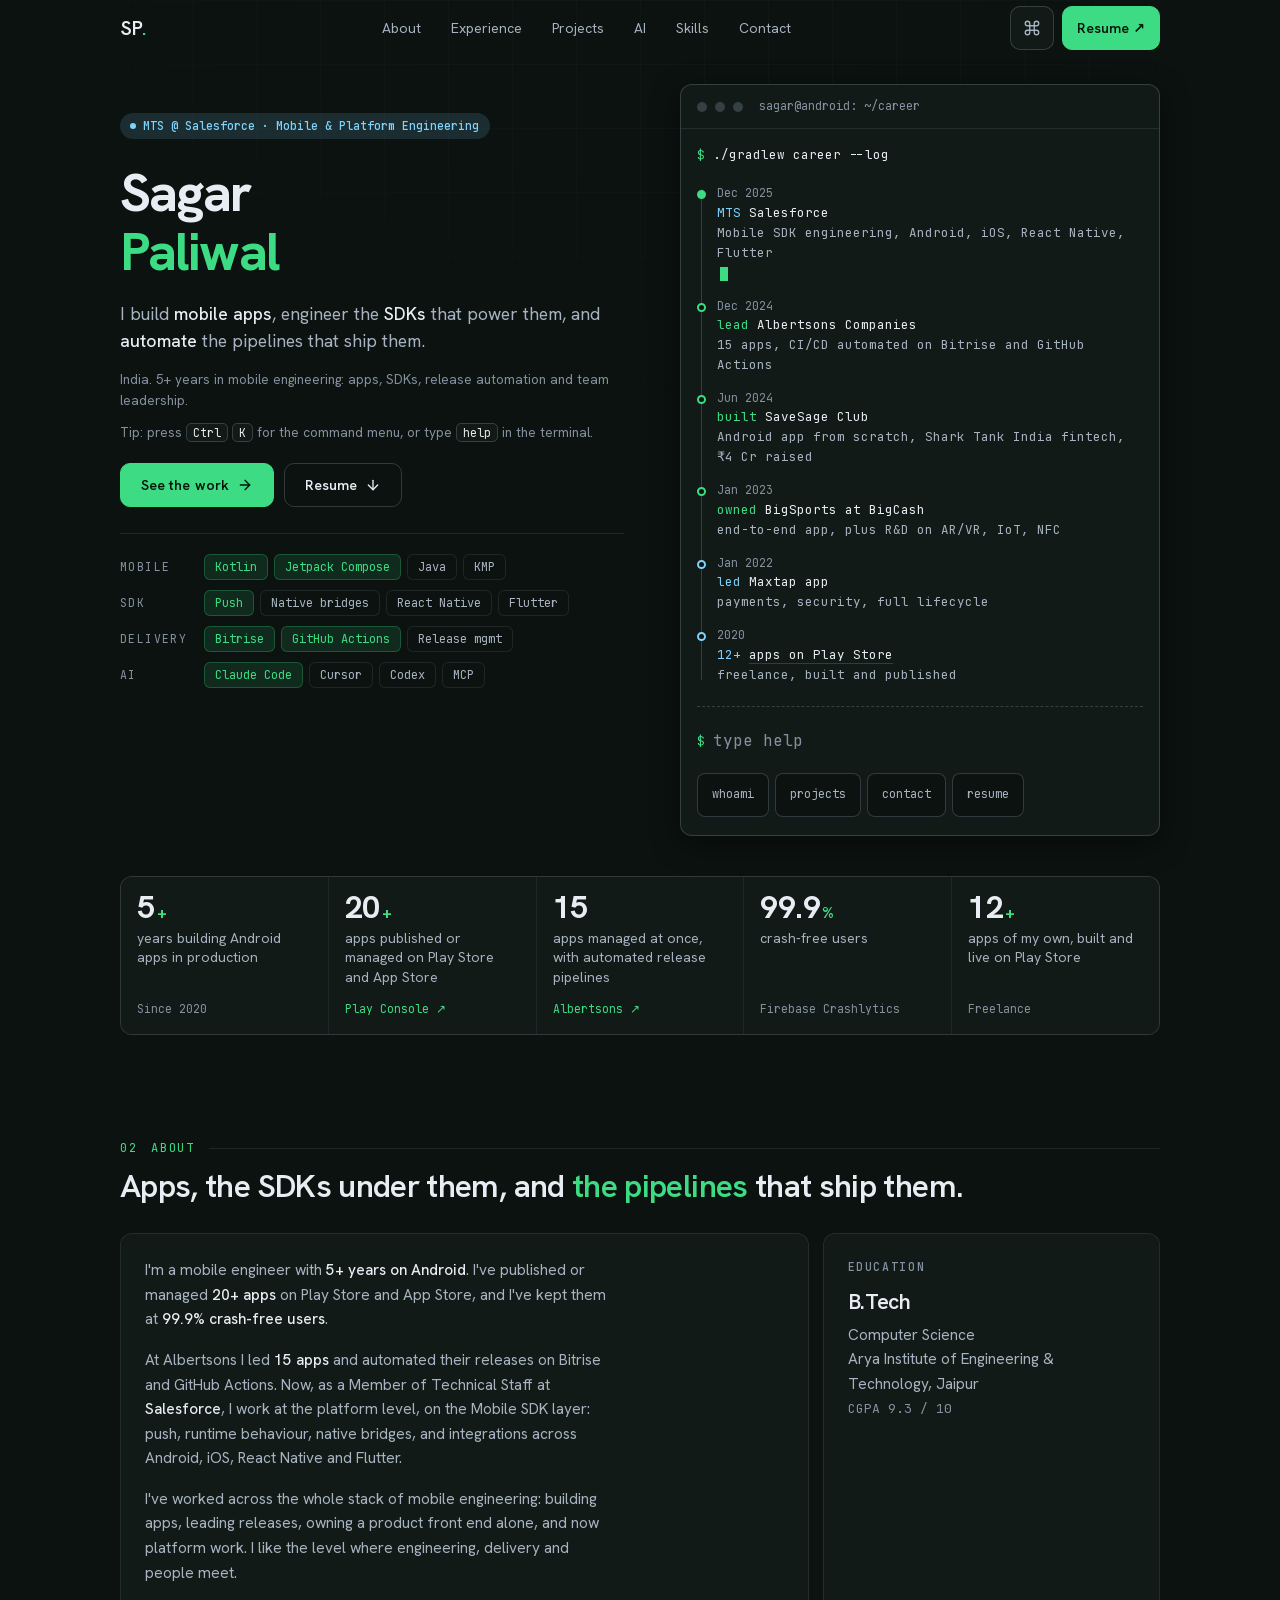
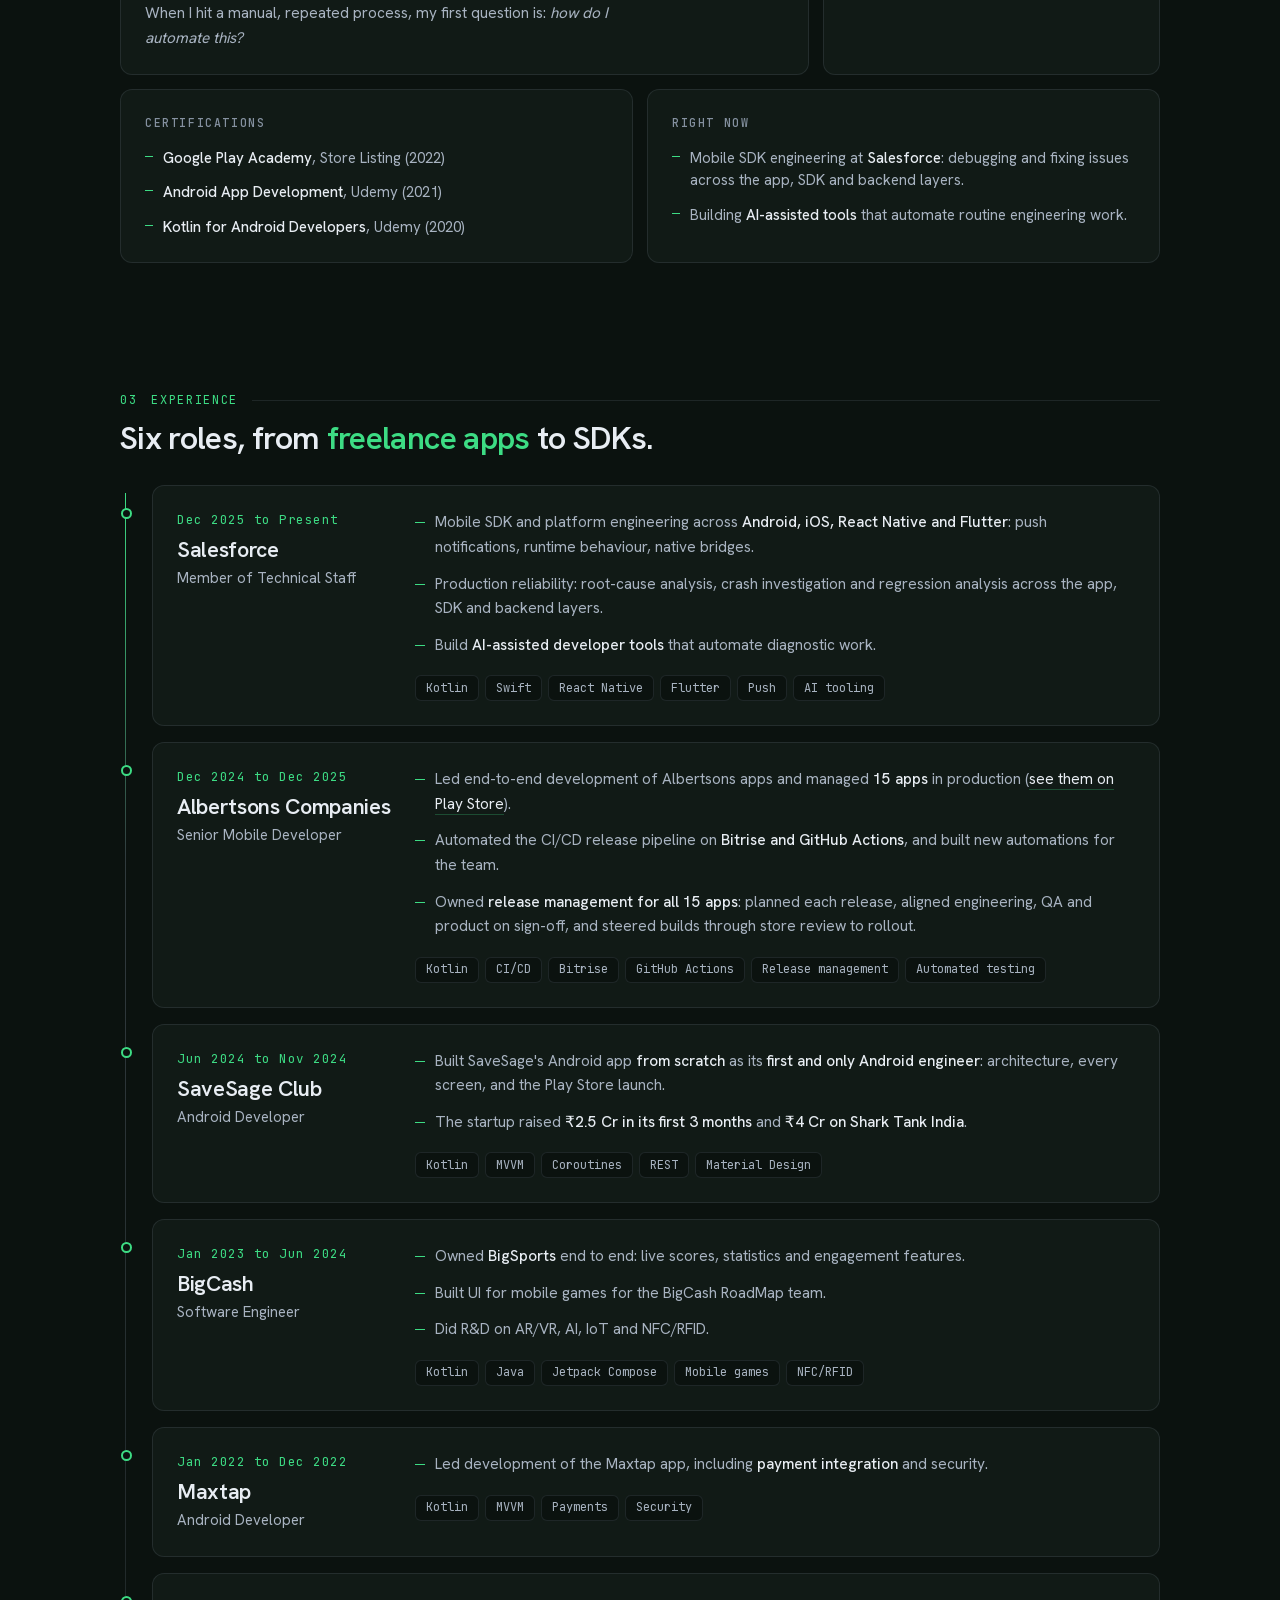
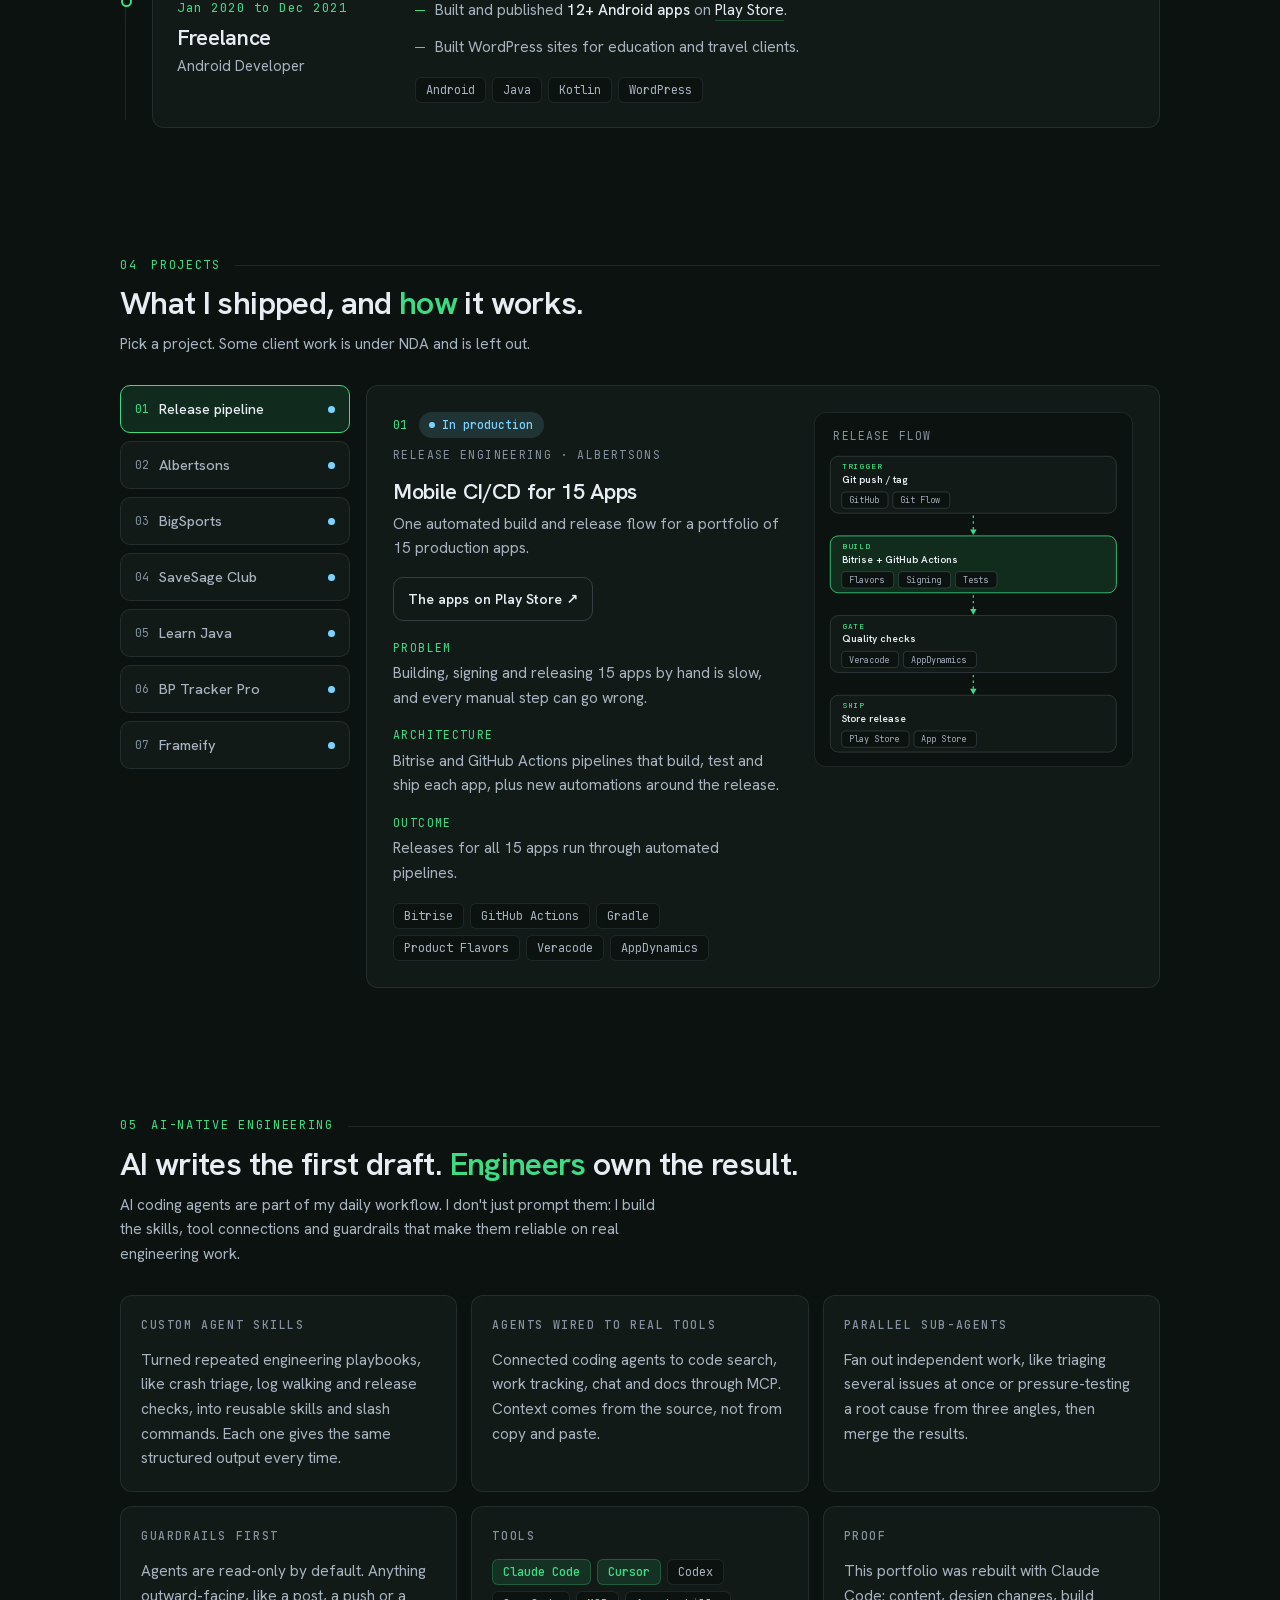
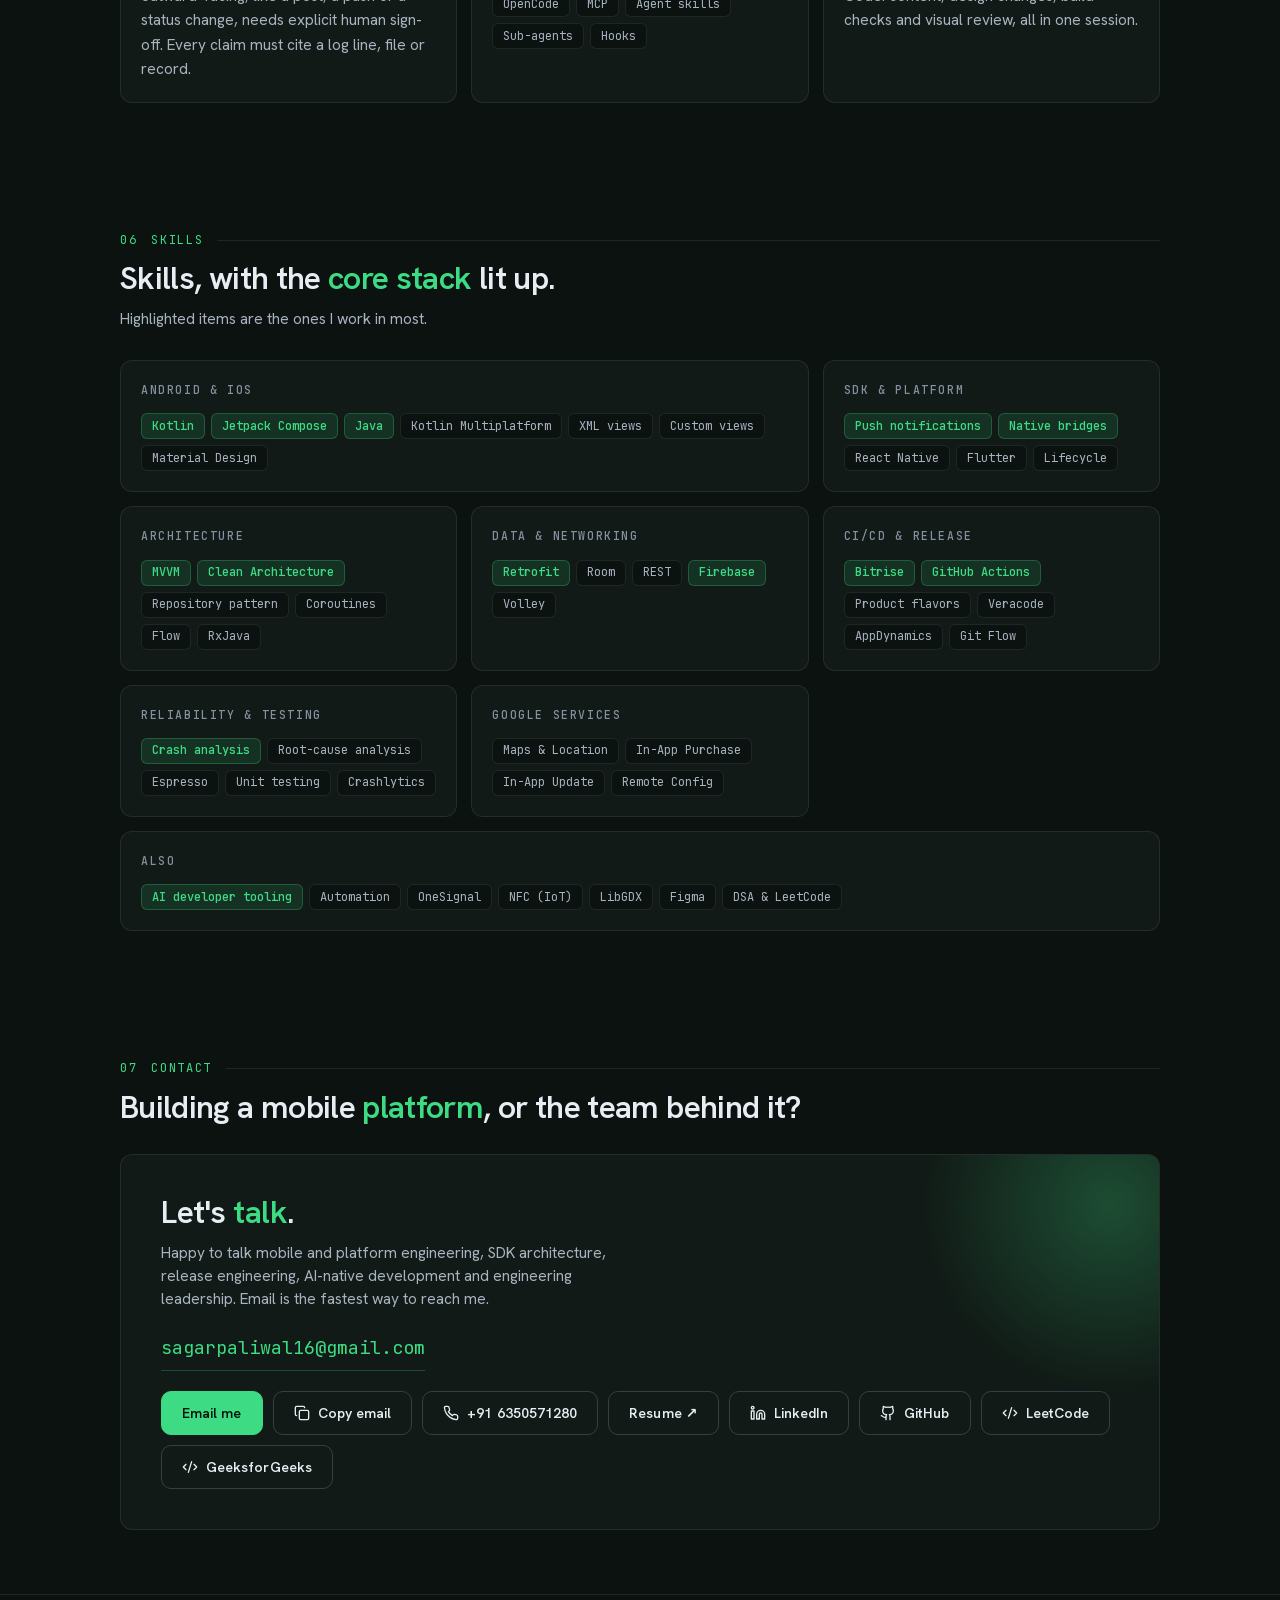
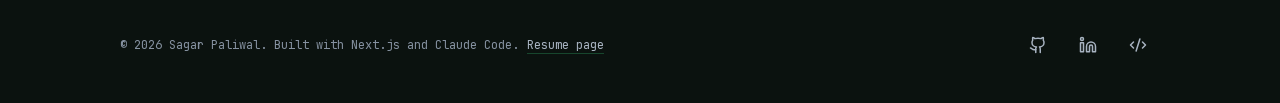
==== commit 43bd5b73: "Publish site sagarpaliwal111/portfolio@e47635d3a82f39ca20b22cf892cc61cbce350cf3" ====
--- a/index.html
+++ b/index.html
@@ -1 +1 @@
-<!DOCTYPE html><html lang="en" class="dark __variable_fd3dff __variable_a3cc63"><head><meta charSet="utf-8"/><meta name="viewport" content="width=device-width, initial-scale=1, viewport-fit=cover"/><link rel="preload" href="/_next/static/media/313510e2713fb214-s.p.woff2" as="font" crossorigin="" type="font/woff2"/><link rel="preload" href="/_next/static/media/558ca1a6aa3cb55e-s.p.woff2" as="font" crossorigin="" type="font/woff2"/><link rel="stylesheet" href="/_next/static/css/bfebde2e531cbcb8.css" crossorigin="" data-precedence="next"/><link rel="preload" as="script" fetchPriority="low" href="/_next/static/chunks/webpack-6226e3e0d04cdab1.js" crossorigin=""/><script src="/_next/static/chunks/fd9d1056-b74db6df6912cd76.js" async="" crossorigin=""></script><script src="/_next/static/chunks/69-42178cd253e9b801.js" async="" crossorigin=""></script><script src="/_next/static/chunks/main-app-b4df05b5a290faa2.js" async="" crossorigin=""></script><script src="/_next/static/chunks/250-4f18ac7f5599d7cb.js" async=""></script><script src="/_next/static/chunks/app/page-fb544f734ced3711.js" async=""></script><script src="/_next/static/chunks/app/not-found-3e463604eac4d68f.js" async=""></script><script src="/_next/static/chunks/app/layout-1eb538846985e8c0.js" async=""></script><script src="/_next/static/chunks/app/error-092b7147260980c0.js" async=""></script><script src="/_next/static/chunks/app/global-error-ac0f43093ec55572.js" async=""></script><meta name="theme-color" content="#0b120f"/><title>Sagar Paliwal | Mobile &amp; Platform Engineer</title><meta name="description" content="Member of Technical Staff at Salesforce. Mobile and platform engineer: 5+ years, 20+ apps shipped, 99.9% crash-free, release management for 15 apps, and AI-native engineering with Claude Code."/><meta name="author" content="Sagar Paliwal"/><meta name="keywords" content="Mobile Engineer,Platform Engineering,Android,Mobile SDK,Release Management,AI-native engineering,Claude Code,Kotlin,Jetpack Compose,CI/CD,Bitrise,Salesforce,Sagar Paliwal"/><meta name="robots" content="index, follow"/><meta property="og:title" content="Sagar Paliwal | Mobile &amp; Platform Engineer"/><meta property="og:description" content="Member of Technical Staff at Salesforce. Mobile and platform engineer: 5+ years, 20+ apps shipped, 99.9% crash-free, release management for 15 apps, and AI-native engineering with Claude Code."/><meta property="og:site_name" content="Sagar Paliwal"/><meta property="og:locale" content="en_IN"/><meta property="og:image:alt" content="Sagar Paliwal, Android and Mobile SDK Engineer"/><meta property="og:image:type" content="image/png"/><meta property="og:image" content="https://sagarpaliwal111.github.io/opengraph-image?fe7928e5c1180e8b"/><meta property="og:image:width" content="1200"/><meta property="og:image:height" content="630"/><meta property="og:type" content="website"/><meta name="twitter:card" content="summary_large_image"/><meta name="twitter:title" content="Sagar Paliwal | Mobile &amp; Platform Engineer"/><meta name="twitter:description" content="Member of Technical Staff at Salesforce. Mobile and platform engineer: 5+ years, 20+ apps shipped, 99.9% crash-free, release management for 15 apps, and AI-native engineering with Claude Code."/><meta name="twitter:image:alt" content="Sagar Paliwal, Android and Mobile SDK Engineer"/><meta name="twitter:image:type" content="image/png"/><meta name="twitter:image" content="https://sagarpaliwal111.github.io/twitter-image?6f2205cb3db16831"/><meta name="twitter:image:width" content="1200"/><meta name="twitter:image:height" content="630"/><link rel="icon" href="/icon.svg?e1598b8cc4553a0f" type="image/svg+xml" sizes="any"/><meta name="next-size-adjust"/><script>(function(){var r=document.documentElement;r.classList.remove('light');r.classList.add('dark');})();</script><script src="/_next/static/chunks/polyfills-c67a75d1b6f99dc8.js" crossorigin="" noModule=""></script></head><body><a href="#main-content" class="skip-link">Skip to main content</a><script>!function(){var d=document.documentElement,c=d.classList;c.remove('light','dark');c.add('dark')}()</script><div class="page-bg" aria-hidden="true"></div><div id="cursor-spotlight" aria-hidden="true"></div><div class="progress" aria-hidden="true"></div><header class="nav" data-scrolled="false"><div class="wrap nav-inner"><a href="#hero" class="nav-logo" aria-label="Sagar Paliwal, back to top">SP<span>.</span></a><nav aria-label="Primary" class="nav-links"><a href="#about" class="nav-link">About</a><a href="#experience" class="nav-link">Experience</a><a href="#projects" class="nav-link">Projects</a><a href="#ai" class="nav-link">AI</a><a href="#skills" class="nav-link">Skills</a><a href="#contact" class="nav-link">Contact</a></nav><div class="nav-tools"><button type="button" class="icon-btn" aria-label="Open command menu" title="Command menu (Ctrl K)"><svg xmlns="http://www.w3.org/2000/svg" width="18" height="18" viewBox="0 0 24 24" fill="none" stroke="currentColor" stroke-width="1.8" stroke-linecap="round" stroke-linejoin="round" class="lucide lucide-command " aria-hidden="true"><path d="M15 6v12a3 3 0 1 0 3-3H6a3 3 0 1 0 3 3V6a3 3 0 1 0-3 3h12a3 3 0 1 0-3-3"></path></svg></button><a href="/Sagar_Paliwal_Resume.pdf" target="_blank" rel="noopener noreferrer" class="btn btn--primary btn--sm nav-resume">Resume ↗</a><button type="button" class="icon-btn nav-burger" aria-expanded="false" aria-controls="mobile-menu" aria-label="Open menu"><svg xmlns="http://www.w3.org/2000/svg" width="20" height="20" viewBox="0 0 24 24" fill="none" stroke="currentColor" stroke-width="1.8" stroke-linecap="round" stroke-linejoin="round" class="lucide lucide-menu " aria-hidden="true"><line x1="4" x2="20" y1="12" y2="12"></line><line x1="4" x2="20" y1="6" y2="6"></line><line x1="4" x2="20" y1="18" y2="18"></line></svg></button></div></div></header><main id="main-content"><section id="hero" class="hero"><div class="wrap"><div class="hero-grid"><div style="min-width:0"><p class="pill fade-in" data-status="live" style="margin-bottom:26px">MTS @ Salesforce · Mobile &amp; Platform Engineering</p><h1 class="hero-name"><span class="line"><span>Sagar</span></span><span class="line"><span>Paliwal</span></span></h1><p class="hero-pitch fade-in d1">I build <strong>mobile apps</strong>, engineer the <strong>SDKs</strong> that power them, and <strong>automate</strong> the pipelines that ship them.</p><p class="hero-meta fade-in d2">India. 5+ years in mobile engineering: apps, SDKs, release automation and team leadership.</p><p class="hero-tip fade-in d2" aria-hidden="true">Tip: press <kbd>Ctrl</kbd> <kbd>K</kbd> for the command menu, or type <kbd>help</kbd> in the terminal.</p><div class="hero-cta fade-in d3"><span class="magnetic"><a href="#projects" class="btn btn--primary">See the work <svg xmlns="http://www.w3.org/2000/svg" width="16" height="16" viewBox="0 0 24 24" fill="none" stroke="currentColor" stroke-width="2" stroke-linecap="round" stroke-linejoin="round" class="lucide lucide-arrow-right " aria-hidden="true"><path d="M5 12h14"></path><path d="m12 5 7 7-7 7"></path></svg></a></span><a href="/Sagar_Paliwal_Resume.pdf" target="_blank" rel="noopener noreferrer" class="btn">Resume <svg xmlns="http://www.w3.org/2000/svg" width="16" height="16" viewBox="0 0 24 24" fill="none" stroke="currentColor" stroke-width="2" stroke-linecap="round" stroke-linejoin="round" class="lucide lucide-arrow-down " aria-hidden="true"><path d="M12 5v14"></path><path d="m19 12-7 7-7-7"></path></svg></a></div><dl class="hero-stack fade-in d3"><div><dt>Mobile</dt><dd><span class="chip chip--accent">Kotlin</span><span class="chip chip--accent">Jetpack Compose</span><span class="chip">Java</span><span class="chip">KMP</span></dd></div><div><dt>SDK</dt><dd><span class="chip chip--accent">Push</span><span class="chip">Native bridges</span><span class="chip">React Native</span><span class="chip">Flutter</span></dd></div><div><dt>Delivery</dt><dd><span class="chip chip--accent">Bitrise</span><span class="chip chip--accent">GitHub Actions</span><span class="chip">Release mgmt</span></dd></div><div><dt>AI</dt><dd><span class="chip chip--accent">Claude Code</span><span class="chip">Cursor</span><span class="chip">Codex</span><span class="chip">MCP</span></dd></div></dl></div><figure class="term fade-in d2" aria-label="Career log"><div class="term-bar"><i></i><i></i><i></i><b>sagar@android: ~/career</b></div><div class="term-body"><p class="term-cmd"><span class="p">$</span> ./gradlew career --log</p><ol class="term-log"><li class="term-row" data-kind="now" style="--i:0"><span><span class="term-when">Dec 2025</span><span class="term-what"><span class="ok">MTS</span> Salesforce<span class="sub">Mobile SDK engineering, Android, iOS, React Native, Flutter</span><span class="cursor" aria-hidden="true"></span></span></span></li><li class="term-row" data-kind="ship" style="--i:1"><span><span class="term-when">Dec 2024</span><span class="term-what"><em>lead</em> Albertsons Companies<span class="sub">15 apps, CI/CD automated on Bitrise and GitHub Actions</span></span></span></li><li class="term-row" data-kind="ship" style="--i:2"><span><span class="term-when">Jun 2024</span><span class="term-what"><em>solo</em> SaveSage Club<span class="sub">sole Android engineer at a fintech that raised ₹4 Cr on Shark Tank India</span></span></span></li><li class="term-row" data-kind="ship" style="--i:3"><span><span class="term-when">Jan 2023</span><span class="term-what"><em>owned</em> BigSports at BigCash<span class="sub">end-to-end app, plus R&amp;D on AR/VR, IoT, NFC</span></span></span></li><li class="term-row" data-kind="live" style="--i:4"><span><span class="term-when">Jan 2022</span><span class="term-what"><span class="ok">led</span> Maxtap app<span class="sub">payments, security, full lifecycle</span></span></span></li><li class="term-row" data-kind="live" style="--i:5"><span><span class="term-when">2020</span><span class="term-what"><span class="ok">12+</span> <a href="https://play.google.com/store/apps/developer?id=AppStraa" target="_blank" rel="noopener noreferrer">apps on Play Store</a><span class="sub">freelance, built and published</span></span></span></li></ol></div></figure></div><ul class="evidence fade-in d3" aria-label="Results at a glance"><li class="ev"><span class="ev-num">5<small>+</small></span><span class="ev-label">years building Android apps in production</span><span class="ev-src">Since 2020</span></li><li class="ev"><span class="ev-num">20<small>+</small></span><span class="ev-label">apps published or managed on Play Store and App Store</span><a class="ev-src" href="https://play.google.com/store/apps/developer?id=AppStraa" target="_blank" rel="noopener noreferrer">Play Console<!-- --> ↗</a></li><li class="ev"><span class="ev-num">15</span><span class="ev-label">apps managed at once, with automated release pipelines</span><a class="ev-src" href="https://play.google.com/store/apps/developer?id=Albertsons+Companies,+Inc." target="_blank" rel="noopener noreferrer">Albertsons<!-- --> ↗</a></li><li class="ev"><span class="ev-num">99.9<small>%</small></span><span class="ev-label">crash-free users</span><span class="ev-src">Firebase Crashlytics</span></li><li class="ev"><span class="ev-num">12<small>+</small></span><span class="ev-label">apps of my own, built and live on Play Store</span><span class="ev-src">Freelance</span></li></ul></div></section><section id="about" class="section"><div class="wrap"><header class="sec-head rise"><p class="sec-index"><span>02</span><span>About</span></p><h2 class="sec-title">Apps, the SDKs under them, and <em>the pipelines</em> that ship them.</h2></header><div class="bento"><div class="card b-bio rise"><p>I&#x27;m a mobile engineer with <strong>5+ years on Android</strong>. I&#x27;ve published or managed <strong>20+ apps</strong> on Play Store and App Store, and I&#x27;ve kept them at <strong>99.9% crash-free users</strong>.</p><p>At Albertsons I led <strong>15 apps</strong> and automated their releases on Bitrise and GitHub Actions. Now, as a Member of Technical Staff at <strong>Salesforce</strong>, I work at the platform level, on the Mobile SDK layer: push, runtime behaviour, native bridges, and integrations across Android, iOS, React Native and Flutter.</p><p>I&#x27;ve worked across the whole stack of mobile engineering: building apps, leading releases, owning a product front end alone, and now platform work. I like the level where engineering, delivery and people meet.</p><p>When I hit a manual, repeated process, my first question is: <em>how do I automate this?</em></p></div><div class="card b-edu rise"><h3>Education</h3><p class="stat-big">B.Tech</p><p style="margin-top:10px;color:var(--ink-2)">Computer Science<br/>Arya Institute of Engineering &amp; Technology, Jaipur<br/><span class="mono" style="font-size:13px;color:var(--ink-3)">CGPA 9.3 / 10</span></p></div><div class="card b-rec rise"><h3>Certifications</h3><ul class="plain-list"><li><b>Google Play Academy</b>, Store Listing (2022)</li><li><b>Android App Development</b>, Udemy (2021)</li><li><b>Kotlin for Android Developers</b>, Udemy (2020)</li></ul></div><div class="card b-now rise"><h3>Right now</h3><ul class="plain-list"><li>Mobile SDK engineering at <b>Salesforce</b>: debugging and fixing issues across the app, SDK and backend layers.</li><li>Building <b>AI-assisted tools</b> that automate routine engineering work.</li></ul></div></div></div></section><section id="experience" class="section"><div class="wrap"><header class="sec-head rise"><p class="sec-index"><span>03</span><span>Experience</span></p><h2 class="sec-title">Six roles, from <em>freelance apps</em> to SDKs.</h2></header><div class="timeline"><div class="rail-fill" aria-hidden="true"></div><article class="card role rise"><div><p class="role-when">Dec 2025 to Present</p><h3 class="role-co">Salesforce</h3><p class="role-title">Member of Technical Staff</p></div><div><ul class="role-pts"><li>Mobile SDK and platform engineering across <b>Android, iOS, React Native and Flutter</b>: push notifications, runtime behaviour, native bridges.</li><li>Production reliability: root-cause analysis, crash investigation and regression analysis across the app, SDK and backend layers.</li><li>Build <b>AI-assisted developer tools</b> that automate diagnostic work.</li></ul><div class="chip-row"><span class="chip">Kotlin</span><span class="chip">Swift</span><span class="chip">React Native</span><span class="chip">Flutter</span><span class="chip">Push</span><span class="chip">AI tooling</span></div></div></article><article class="card role rise"><div><p class="role-when">Dec 2024 to Dec 2025</p><h3 class="role-co">Albertsons Companies</h3><p class="role-title">Senior Mobile Developer</p></div><div><ul class="role-pts"><li>Led end-to-end development of Albertsons apps and managed <b>15 apps</b> in production (<a href="https://play.google.com/store/apps/developer?id=Albertsons+Companies,+Inc." target="_blank" rel="noopener noreferrer" class="link-inline">see them on Play Store</a>).</li><li>Automated the CI/CD release pipeline on <b>Bitrise and GitHub Actions</b>, and built new automations for the team.</li><li>Owned <b>release management for all 15 apps</b>: planned each release, aligned engineering, QA and product on sign-off, and steered builds through store review to rollout.</li></ul><div class="chip-row"><span class="chip">Kotlin</span><span class="chip">CI/CD</span><span class="chip">Bitrise</span><span class="chip">GitHub Actions</span><span class="chip">Release management</span><span class="chip">Automated testing</span></div></div></article><article class="card role rise"><div><p class="role-when">Jun 2024 to Nov 2024</p><h3 class="role-co">SaveSage Club</h3><p class="role-title">Android Developer</p></div><div><ul class="role-pts"><li>The <b>only Android developer</b>. Owned the whole front end of a personal finance app, from start to release.</li><li>SaveSage raised <b>₹2.5 Cr in its first 3 months</b>, then <b>₹4 Cr on Shark Tank India</b>.</li></ul><div class="chip-row"><span class="chip">Kotlin</span><span class="chip">MVVM</span><span class="chip">Coroutines</span><span class="chip">REST</span><span class="chip">Material Design</span></div></div></article><article class="card role rise"><div><p class="role-when">Jan 2023 to Jun 2024</p><h3 class="role-co">BigCash</h3><p class="role-title">Software Engineer</p></div><div><ul class="role-pts"><li>Owned <b>BigSports</b> end to end: live scores, statistics and engagement features.</li><li>Built UI for mobile games for the BigCash RoadMap team.</li><li>Did R&amp;D on AR/VR, AI, IoT and NFC/RFID.</li></ul><div class="chip-row"><span class="chip">Kotlin</span><span class="chip">Java</span><span class="chip">Jetpack Compose</span><span class="chip">Mobile games</span><span class="chip">NFC/RFID</span></div></div></article><article class="card role rise"><div><p class="role-when">Jan 2022 to Dec 2022</p><h3 class="role-co">Maxtap</h3><p class="role-title">Android Developer</p></div><div><ul class="role-pts"><li>Led development of the Maxtap app, including <b>payment integration</b> and security.</li></ul><div class="chip-row"><span class="chip">Kotlin</span><span class="chip">MVVM</span><span class="chip">Payments</span><span class="chip">Security</span></div></div></article><article class="card role rise"><div><p class="role-when">Jan 2020 to Dec 2021</p><h3 class="role-co">Freelance</h3><p class="role-title">Android Developer</p></div><div><ul class="role-pts"><li>Built and published <b>12+ Android apps</b> on <a href="https://play.google.com/store/apps/developer?id=AppStraa" target="_blank" rel="noopener noreferrer" class="link-inline">Play Store</a>.</li><li>Built WordPress sites for education and travel clients.</li></ul><div class="chip-row"><span class="chip">Android</span><span class="chip">Java</span><span class="chip">Kotlin</span><span class="chip">WordPress</span></div></div></article></div></div></section><section id="projects" class="section"><div class="wrap"><header class="sec-head rise"><p class="sec-index"><span>04</span><span>Projects</span></p><h2 class="sec-title">What I shipped, and <em>how</em> it works.</h2><p class="sec-lede">Pick a project. Some client work is under NDA and is left out.</p></header><div class="explorer rise" role="radiogroup" aria-label="Choose a project"><input type="radio" id="pj-0" class="pj-radio" aria-label="Mobile CI/CD for 15 Apps" name="project" checked=""/><input type="radio" id="pj-1" class="pj-radio" aria-label="Albertsons Delivery &amp; Pickup" name="project"/><input type="radio" id="pj-2" class="pj-radio" aria-label="BigSports" name="project"/><input type="radio" id="pj-3" class="pj-radio" aria-label="SaveSage Club" name="project"/><input type="radio" id="pj-4" class="pj-radio" aria-label="Learn Java App" name="project"/><input type="radio" id="pj-5" class="pj-radio" aria-label="Blood Pressure Tracker Pro" name="project"/><input type="radio" id="pj-6" class="pj-radio" aria-label="Frameify: Suvichar App" name="project"/><div class="pj-list"><label for="pj-0" class="pj-tab"><span class="pj-tab-num">01</span><span class="pj-tab-name">Release pipeline</span><span class="pj-dot" data-status="live" aria-hidden="true"></span></label><label for="pj-1" class="pj-tab"><span class="pj-tab-num">02</span><span class="pj-tab-name">Albertsons</span><span class="pj-dot" data-status="live" aria-hidden="true"></span></label><label for="pj-2" class="pj-tab"><span class="pj-tab-num">03</span><span class="pj-tab-name">BigSports</span><span class="pj-dot" data-status="live" aria-hidden="true"></span></label><label for="pj-3" class="pj-tab"><span class="pj-tab-num">04</span><span class="pj-tab-name">SaveSage Club</span><span class="pj-dot" data-status="live" aria-hidden="true"></span></label><label for="pj-4" class="pj-tab"><span class="pj-tab-num">05</span><span class="pj-tab-name">Learn Java</span><span class="pj-dot" data-status="live" aria-hidden="true"></span></label><label for="pj-5" class="pj-tab"><span class="pj-tab-num">06</span><span class="pj-tab-name">BP Tracker Pro</span><span class="pj-dot" data-status="live" aria-hidden="true"></span></label><label for="pj-6" class="pj-tab"><span class="pj-tab-num">07</span><span class="pj-tab-name">Frameify</span><span class="pj-dot" data-status="live" aria-hidden="true"></span></label></div><div class="card pj-panels"><article id="pj-panel-0" class="pj-panel pj-panel--diagram" aria-label="Mobile CI/CD for 15 Apps"><div><div class="case-meta"><span class="case-num">01</span><span class="pill" data-status="live">In production</span><span class="eyebrow">Release engineering · Albertsons</span></div><h3 class="pj-title">Mobile CI/CD for 15 Apps</h3><p class="case-tag">One automated build and release flow for a portfolio of 15 production apps.</p><div class="chip-row" style="margin-top:16px"><a href="https://play.google.com/store/apps/developer?id=Albertsons+Companies,+Inc." target="_blank" rel="noopener noreferrer" class="btn btn--sm">The apps on Play Store<!-- --> ↗</a></div><dl class="pj-facts"><div><dt>Problem</dt><dd>Building, signing and releasing 15 apps by hand is slow, and every manual step can go wrong.</dd></div><div><dt>Architecture</dt><dd>Bitrise and GitHub Actions pipelines that build, test and ship each app, plus new automations around the release.</dd></div><div><dt>Outcome</dt><dd>Releases for all 15 apps run through automated pipelines.</dd></div></dl><div class="chip-row" style="margin-top:18px"><span class="chip">Bitrise</span><span class="chip">GitHub Actions</span><span class="chip">Gradle</span><span class="chip">Product Flavors</span><span class="chip">Veracode</span><span class="chip">AppDynamics</span></div></div><figure class="diagram"><figcaption>Release flow</figcaption><svg viewBox="0 0 360 372" role="img" aria-label="Release flow: Git push / tag (GitHub, Git Flow), then Bitrise + GitHub Actions (Flavors, Signing, Tests), then Quality checks (Veracode, AppDynamics), then Store release (Play Store, App Store)"><g><rect class="dg-layer" x="4" y="4" width="352" height="70" rx="10"></rect><text class="dg-label" x="18" y="20">TRIGGER</text><text class="dg-title" x="18" y="37">Git push / tag</text><g transform="translate(18, 48)"><rect class="dg-pill" width="57" height="20" rx="5"></rect><text class="dg-item" x="9" y="14">GitHub</text></g><g transform="translate(81, 48)"><rect class="dg-pill" width="70" height="20" rx="5"></rect><text class="dg-item" x="9" y="14">Git Flow</text></g><g><line class="dg-arrow dg-flow" x1="180" y1="77" x2="180" y2="95"></line><path class="dg-head" d="M 176 94 L 184 94 L 180 101 Z"></path></g></g><g><rect class="dg-layer dg-layer--hot" x="4" y="102" width="352" height="70" rx="10"></rect><text class="dg-label" x="18" y="118">BUILD</text><text class="dg-title" x="18" y="135">Bitrise + GitHub Actions</text><g transform="translate(18, 146)"><rect class="dg-pill" width="64" height="20" rx="5"></rect><text class="dg-item" x="9" y="14">Flavors</text></g><g transform="translate(88, 146)"><rect class="dg-pill" width="64" height="20" rx="5"></rect><text class="dg-item" x="9" y="14">Signing</text></g><g transform="translate(158, 146)"><rect class="dg-pill" width="51" height="20" rx="5"></rect><text class="dg-item" x="9" y="14">Tests</text></g><g><line class="dg-arrow dg-flow" x1="180" y1="175" x2="180" y2="193"></line><path class="dg-head" d="M 176 192 L 184 192 L 180 199 Z"></path></g></g><g><rect class="dg-layer" x="4" y="200" width="352" height="70" rx="10"></rect><text class="dg-label" x="18" y="216">GATE</text><text class="dg-title" x="18" y="233">Quality checks</text><g transform="translate(18, 244)"><rect class="dg-pill" width="70" height="20" rx="5"></rect><text class="dg-item" x="9" y="14">Veracode</text></g><g transform="translate(94, 244)"><rect class="dg-pill" width="90" height="20" rx="5"></rect><text class="dg-item" x="9" y="14">AppDynamics</text></g><g><line class="dg-arrow dg-flow" x1="180" y1="273" x2="180" y2="291"></line><path class="dg-head" d="M 176 290 L 184 290 L 180 297 Z"></path></g></g><g><rect class="dg-layer" x="4" y="298" width="352" height="70" rx="10"></rect><text class="dg-label" x="18" y="314">SHIP</text><text class="dg-title" x="18" y="331">Store release</text><g transform="translate(18, 342)"><rect class="dg-pill" width="83" height="20" rx="5"></rect><text class="dg-item" x="9" y="14">Play Store</text></g><g transform="translate(107, 342)"><rect class="dg-pill" width="77" height="20" rx="5"></rect><text class="dg-item" x="9" y="14">App Store</text></g></g></svg></figure></article><article id="pj-panel-1" class="pj-panel" aria-label="Albertsons Delivery &amp; Pickup"><div><div class="case-meta"><span class="case-num">02</span><span class="pill" data-status="live">Live<!-- --> · Play Store</span><span class="eyebrow">Retail · Grocery</span></div><h3 class="pj-title">Albertsons Delivery &amp; Pickup</h3><p class="case-tag">Grocery delivery and pickup app. I was a lead developer on it.</p><div class="chip-row" style="margin-top:16px"><a href="https://play.google.com/store/apps/details?id=com.safeway.client.android.albertsons" target="_blank" rel="noopener noreferrer" class="btn btn--primary btn--sm"><svg xmlns="http://www.w3.org/2000/svg" width="15" height="15" viewBox="0 0 24 24" fill="none" stroke="currentColor" stroke-width="2" stroke-linecap="round" stroke-linejoin="round" class="lucide lucide-external-link " aria-hidden="true"><path d="M15 3h6v6"></path><path d="M10 14 21 3"></path><path d="M18 13v6a2 2 0 0 1-2 2H5a2 2 0 0 1-2-2V8a2 2 0 0 1 2-2h6"></path></svg> Install</a></div><dl class="pj-facts"><div><dt>Problem</dt><dd>Customers order groceries for delivery or pickup from their phones.</dd></div><div><dt>Architecture</dt><dd>Kotlin and MVVM, with releases on automated CI/CD.</dd></div><div><dt>Outcome</dt><dd>Lead developer on a live retail app.</dd></div></dl><div class="chip-row" style="margin-top:18px"><span class="chip">Kotlin</span><span class="chip">MVVM</span><span class="chip">CI/CD</span></div></div></article><article id="pj-panel-2" class="pj-panel pj-panel--diagram" aria-label="BigSports"><div><div class="case-meta"><span class="case-num">03</span><span class="pill" data-status="live">Live<!-- --> · 2023 to 2024</span><span class="eyebrow">Sports · BigCash</span></div><h3 class="pj-title">BigSports</h3><p class="case-tag">Live scores, stats and engagement features. I owned the app end to end.</p><dl class="pj-facts"><div><dt>Problem</dt><dd>Sports fans want live scores and stats in one place.</dd></div><div><dt>Architecture</dt><dd>Kotlin and Jetpack Compose over REST APIs.</dd></div><div><dt>Outcome</dt><dd>Owned development and ongoing releases.</dd></div></dl><div class="chip-row" style="margin-top:18px"><span class="chip">Kotlin</span><span class="chip">Jetpack Compose</span><span class="chip">REST API</span></div></div><figure class="diagram"><figcaption>App architecture</figcaption><svg viewBox="0 0 360 342" role="img" aria-label="App architecture: Jetpack Compose (Live scores, Stats), then ViewModel + Flow (MVVM), then Repository (Retrofit, Room), then REST API"><g><rect class="dg-layer" x="4" y="4" width="352" height="70" rx="10"></rect><text class="dg-label" x="18" y="20">UI</text><text class="dg-title" x="18" y="37">Jetpack Compose</text><g transform="translate(18, 48)"><rect class="dg-pill" width="90" height="20" rx="5"></rect><text class="dg-item" x="9" y="14">Live scores</text></g><g transform="translate(114, 48)"><rect class="dg-pill" width="51" height="20" rx="5"></rect><text class="dg-item" x="9" y="14">Stats</text></g><g><line class="dg-arrow dg-flow" x1="180" y1="77" x2="180" y2="95"></line><path class="dg-head" d="M 176 94 L 184 94 L 180 101 Z"></path></g></g><g><rect class="dg-layer dg-layer--hot" x="4" y="102" width="352" height="70" rx="10"></rect><text class="dg-label" x="18" y="118">STATE</text><text class="dg-title" x="18" y="135">ViewModel + Flow</text><g transform="translate(18, 146)"><rect class="dg-pill" width="44" height="20" rx="5"></rect><text class="dg-item" x="9" y="14">MVVM</text></g><g><line class="dg-arrow dg-flow" x1="180" y1="175" x2="180" y2="193"></line><path class="dg-head" d="M 176 192 L 184 192 L 180 199 Z"></path></g></g><g><rect class="dg-layer" x="4" y="200" width="352" height="70" rx="10"></rect><text class="dg-label" x="18" y="216">DATA</text><text class="dg-title" x="18" y="233">Repository</text><g transform="translate(18, 244)"><rect class="dg-pill" width="70" height="20" rx="5"></rect><text class="dg-item" x="9" y="14">Retrofit</text></g><g transform="translate(94, 244)"><rect class="dg-pill" width="44" height="20" rx="5"></rect><text class="dg-item" x="9" y="14">Room</text></g><g><line class="dg-arrow dg-flow" x1="180" y1="273" x2="180" y2="291"></line><path class="dg-head" d="M 176 290 L 184 290 L 180 297 Z"></path></g></g><g><rect class="dg-layer" x="4" y="298" width="352" height="40" rx="10"></rect><text class="dg-label" x="18" y="314">BACKEND</text><text class="dg-title" x="18" y="331">REST API</text></g></svg></figure></article><article id="pj-panel-3" class="pj-panel" aria-label="SaveSage Club"><div><div class="case-meta"><span class="case-num">04</span><span class="pill" data-status="live">Live<!-- --> · 2024</span><span class="eyebrow">Fintech · Shark Tank India</span></div><h3 class="pj-title">SaveSage Club</h3><p class="case-tag">Budgets, savings goals and investment insights. Built as the only Android developer.</p><div class="chip-row" style="margin-top:16px"><a href="https://play.google.com/store/apps/details?id=com.savesage.club" target="_blank" rel="noopener noreferrer" class="btn btn--primary btn--sm"><svg xmlns="http://www.w3.org/2000/svg" width="15" height="15" viewBox="0 0 24 24" fill="none" stroke="currentColor" stroke-width="2" stroke-linecap="round" stroke-linejoin="round" class="lucide lucide-external-link " aria-hidden="true"><path d="M15 3h6v6"></path><path d="M10 14 21 3"></path><path d="M18 13v6a2 2 0 0 1-2 2H5a2 2 0 0 1-2-2V8a2 2 0 0 1 2-2h6"></path></svg> Install</a></div><dl class="pj-facts"><div><dt>Problem</dt><dd>Help people manage budgets, savings goals and investments.</dd></div><div><dt>Architecture</dt><dd>Kotlin, MVVM and Coroutines over REST.</dd></div><div><dt>Outcome</dt><dd>I built the whole Android front end alone. The company raised ₹2.5 Cr in its first 3 months, then ₹4 Cr on Shark Tank India.</dd></div></dl><div class="chip-row" style="margin-top:18px"><span class="chip">Kotlin</span><span class="chip">MVVM</span><span class="chip">Coroutines</span><span class="chip">REST API</span><span class="chip">Material Design</span></div></div></article><article id="pj-panel-4" class="pj-panel" aria-label="Learn Java App"><div><div class="case-meta"><span class="case-num">05</span><span class="pill" data-status="live">Live<!-- --> · Play Store</span><span class="eyebrow">Education · Personal</span></div><h3 class="pj-title">Learn Java App</h3><p class="case-tag">Free Java tutorials with a built-in online compiler.</p><div class="chip-row" style="margin-top:16px"><a href="https://play.google.com/store/apps/details?id=com.sagarpaliwal.learnjavalanguage" target="_blank" rel="noopener noreferrer" class="btn btn--primary btn--sm"><svg xmlns="http://www.w3.org/2000/svg" width="15" height="15" viewBox="0 0 24 24" fill="none" stroke="currentColor" stroke-width="2" stroke-linecap="round" stroke-linejoin="round" class="lucide lucide-external-link " aria-hidden="true"><path d="M15 3h6v6"></path><path d="M10 14 21 3"></path><path d="M18 13v6a2 2 0 0 1-2 2H5a2 2 0 0 1-2-2V8a2 2 0 0 1 2-2h6"></path></svg> Install</a></div><dl class="pj-facts"><div><dt>Problem</dt><dd>Learners need lessons and a place to run code, on their phone.</dd></div><div><dt>Architecture</dt><dd>Step-by-step lessons, with an online compiler for real-time practice.</dd></div><div><dt>Outcome</dt><dd>Live on Play Store.</dd></div></dl><div class="chip-row" style="margin-top:18px"><span class="chip">Kotlin</span><span class="chip">Java</span></div></div></article><article id="pj-panel-5" class="pj-panel" aria-label="Blood Pressure Tracker Pro"><div><div class="case-meta"><span class="case-num">06</span><span class="pill" data-status="live">Live<!-- --> · Play Store</span><span class="eyebrow">Health · Personal</span></div><h3 class="pj-title">Blood Pressure Tracker Pro</h3><p class="case-tag">Log systolic, diastolic and pulse readings, and watch the trends.</p><dl class="pj-facts"><div><dt>Problem</dt><dd>People with high blood pressure need a simple log they will keep using.</dd></div><div><dt>Architecture</dt><dd>Readings with tags, and interactive trend charts.</dd></div><div><dt>Outcome</dt><dd>Live on Play Store.</dd></div></dl><div class="chip-row" style="margin-top:18px"><span class="chip">Kotlin</span><span class="chip">Charts</span><span class="chip">Room</span></div></div></article><article id="pj-panel-6" class="pj-panel" aria-label="Frameify: Suvichar App"><div><div class="case-meta"><span class="case-num">07</span><span class="pill" data-status="live">Live<!-- --> · Play Store</span><span class="eyebrow">Image processing · Personal</span></div><h3 class="pj-title">Frameify: Suvichar App</h3><p class="case-tag">Put your photo, name and title on shareable quote frames.</p><dl class="pj-facts"><div><dt>Problem</dt><dd>Users want personalised quote posters without a design tool.</dd></div><div><dt>Architecture</dt><dd>Custom frame templates and on-device image processing.</dd></div><div><dt>Outcome</dt><dd>Live on Play Store.</dd></div></dl><div class="chip-row" style="margin-top:18px"><span class="chip">Kotlin</span><span class="chip">Image processing</span><span class="chip">Custom views</span></div></div></article></div></div></div></section><section id="ai" class="section"><div class="wrap"><header class="sec-head rise"><p class="sec-index"><span>05</span><span>AI-native engineering</span></p><h2 class="sec-title">AI writes the first draft. <em>Engineers</em> own the result.</h2><p class="sec-lede">AI coding agents are part of my daily workflow. I don&#x27;t just prompt them: I build the skills, tool connections and guardrails that make them reliable on real engineering work.</p></header><div class="skill-grid"><div class="card rise"><h3>Custom agent skills</h3><p style="color:var(--ink-2);line-height:1.6">Turned repeated engineering playbooks, like crash triage, log walking and release checks, into reusable skills and slash commands. Each one gives the same structured output every time.</p></div><div class="card rise"><h3>Agents wired to real tools</h3><p style="color:var(--ink-2);line-height:1.6">Connected coding agents to code search, work tracking, chat and docs through MCP. Context comes from the source, not from copy and paste.</p></div><div class="card rise"><h3>Parallel sub-agents</h3><p style="color:var(--ink-2);line-height:1.6">Fan out independent work, like triaging several issues at once or pressure-testing a root cause from three angles, then merge the results.</p></div><div class="card rise"><h3>Guardrails first</h3><p style="color:var(--ink-2);line-height:1.6">Agents are read-only by default. Anything outward-facing, like a post, a push or a status change, needs explicit human sign-off. Every claim must cite a log line, file or record.</p></div><div class="card rise"><h3>Tools</h3><ul class="chip-row"><li class="chip chip--accent">Claude Code</li><li class="chip chip--accent">Cursor</li><li class="chip">Codex</li><li class="chip">OpenCode</li><li class="chip">MCP</li><li class="chip">Agent skills</li><li class="chip">Sub-agents</li><li class="chip">Hooks</li></ul></div><div class="card rise"><h3>Proof</h3><p style="color:var(--ink-2);line-height:1.6">This portfolio was rebuilt with Claude Code: content, design changes, build checks and visual review, all in one session.</p></div></div></div></section><section id="skills" class="section"><div class="wrap"><header class="sec-head rise"><p class="sec-index"><span>06</span><span>Skills</span></p><h2 class="sec-title">Skills, with the <em>core stack</em> lit up.</h2><p class="sec-lede">Highlighted items are the ones I work in most.</p></header><div class="skill-grid"><div class="card rise skill-wide"><h3>Android &amp; iOS</h3><ul class="chip-row"><li class="chip chip--accent">Kotlin</li><li class="chip chip--accent">Jetpack Compose</li><li class="chip chip--accent">Java</li><li class="chip">Kotlin Multiplatform</li><li class="chip">XML views</li><li class="chip">Custom views</li><li class="chip">Material Design</li></ul></div><div class="card rise"><h3>SDK &amp; platform</h3><ul class="chip-row"><li class="chip chip--accent">Push notifications</li><li class="chip chip--accent">Native bridges</li><li class="chip">React Native</li><li class="chip">Flutter</li><li class="chip">Lifecycle</li></ul></div><div class="card rise"><h3>Architecture</h3><ul class="chip-row"><li class="chip chip--accent">MVVM</li><l